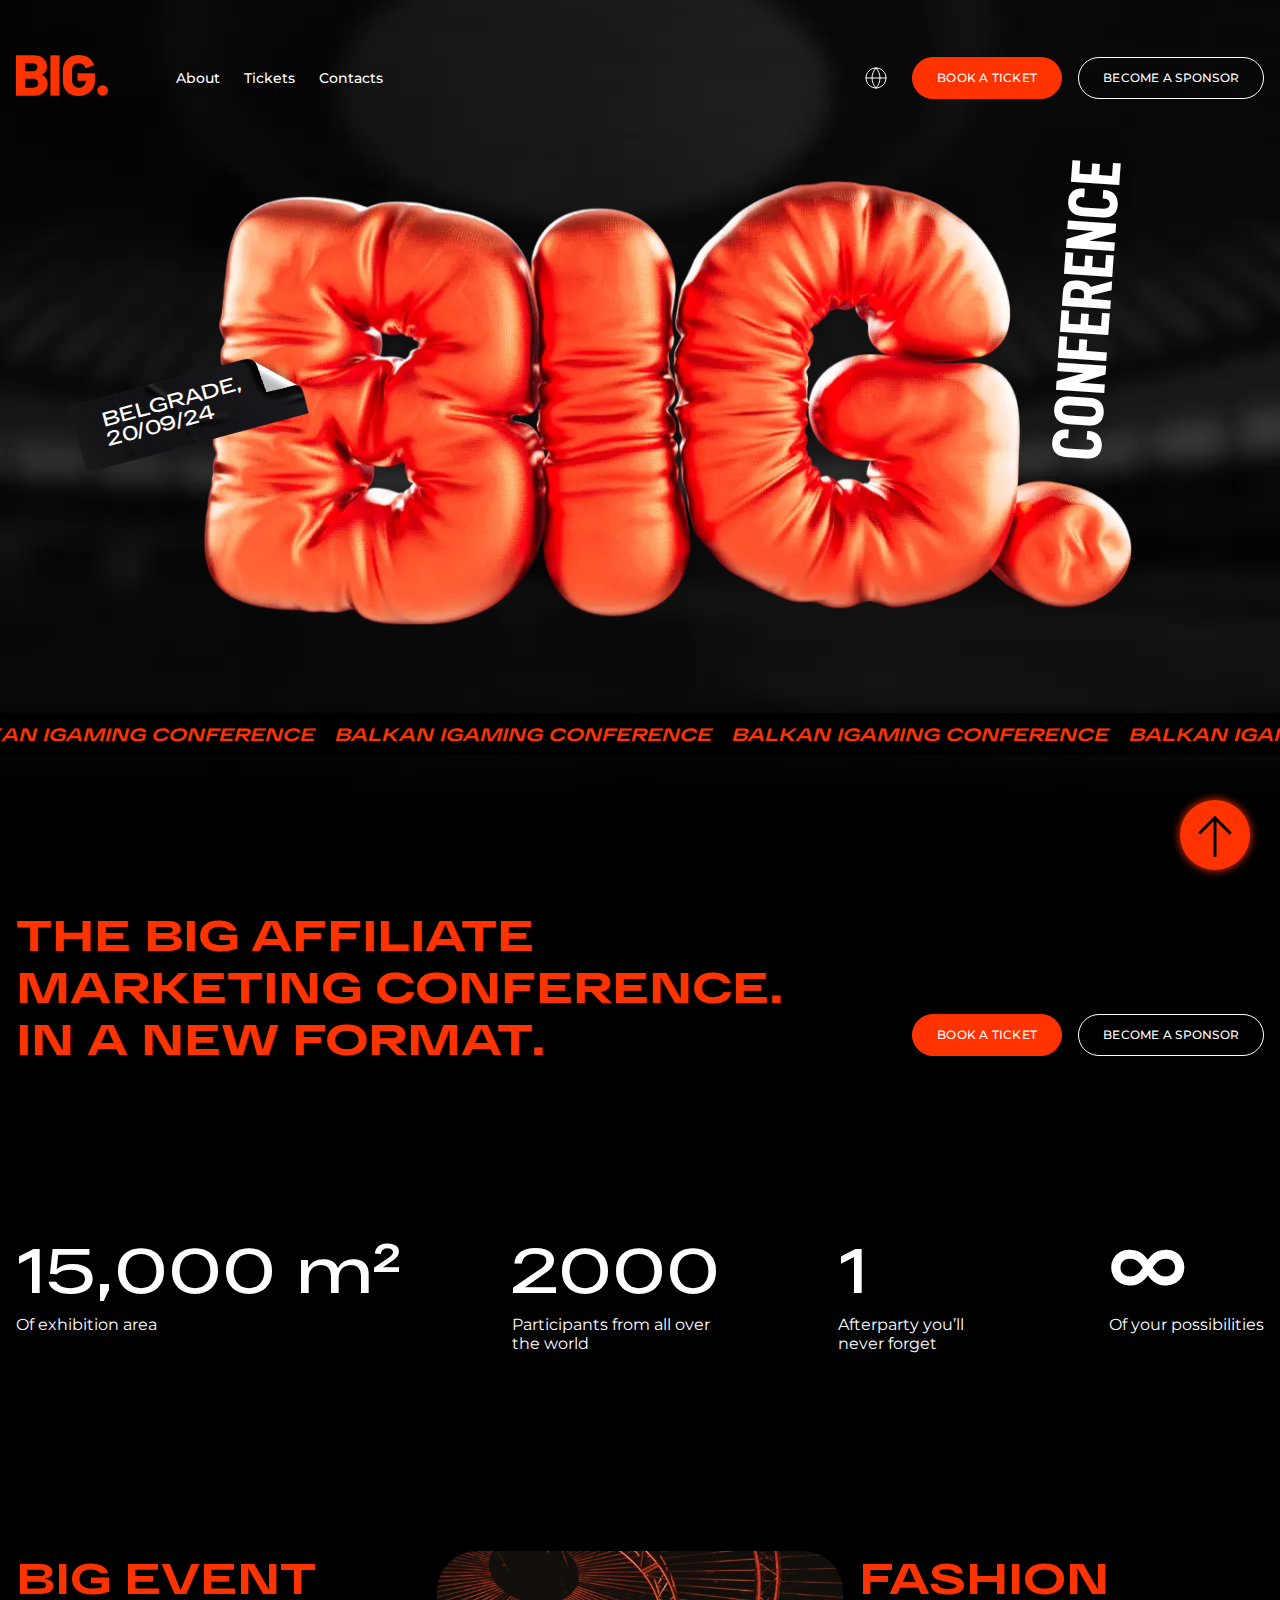
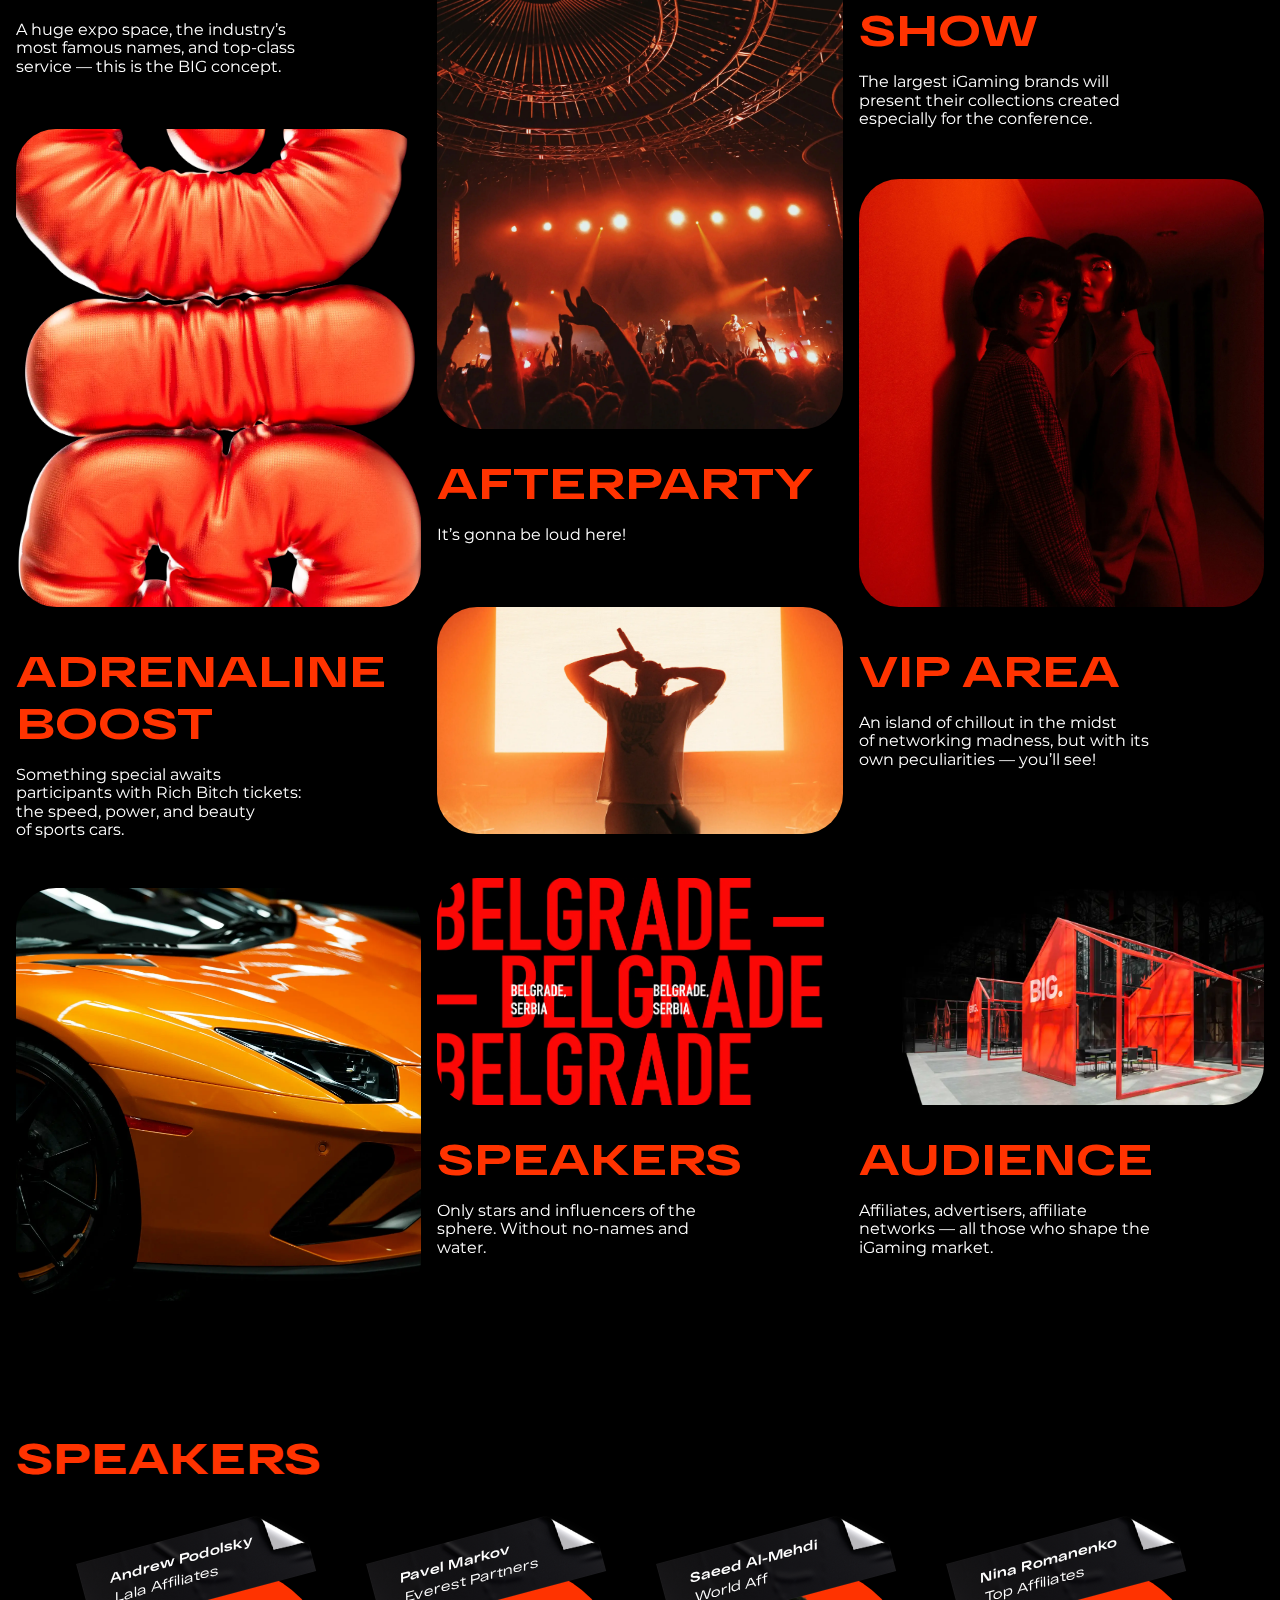
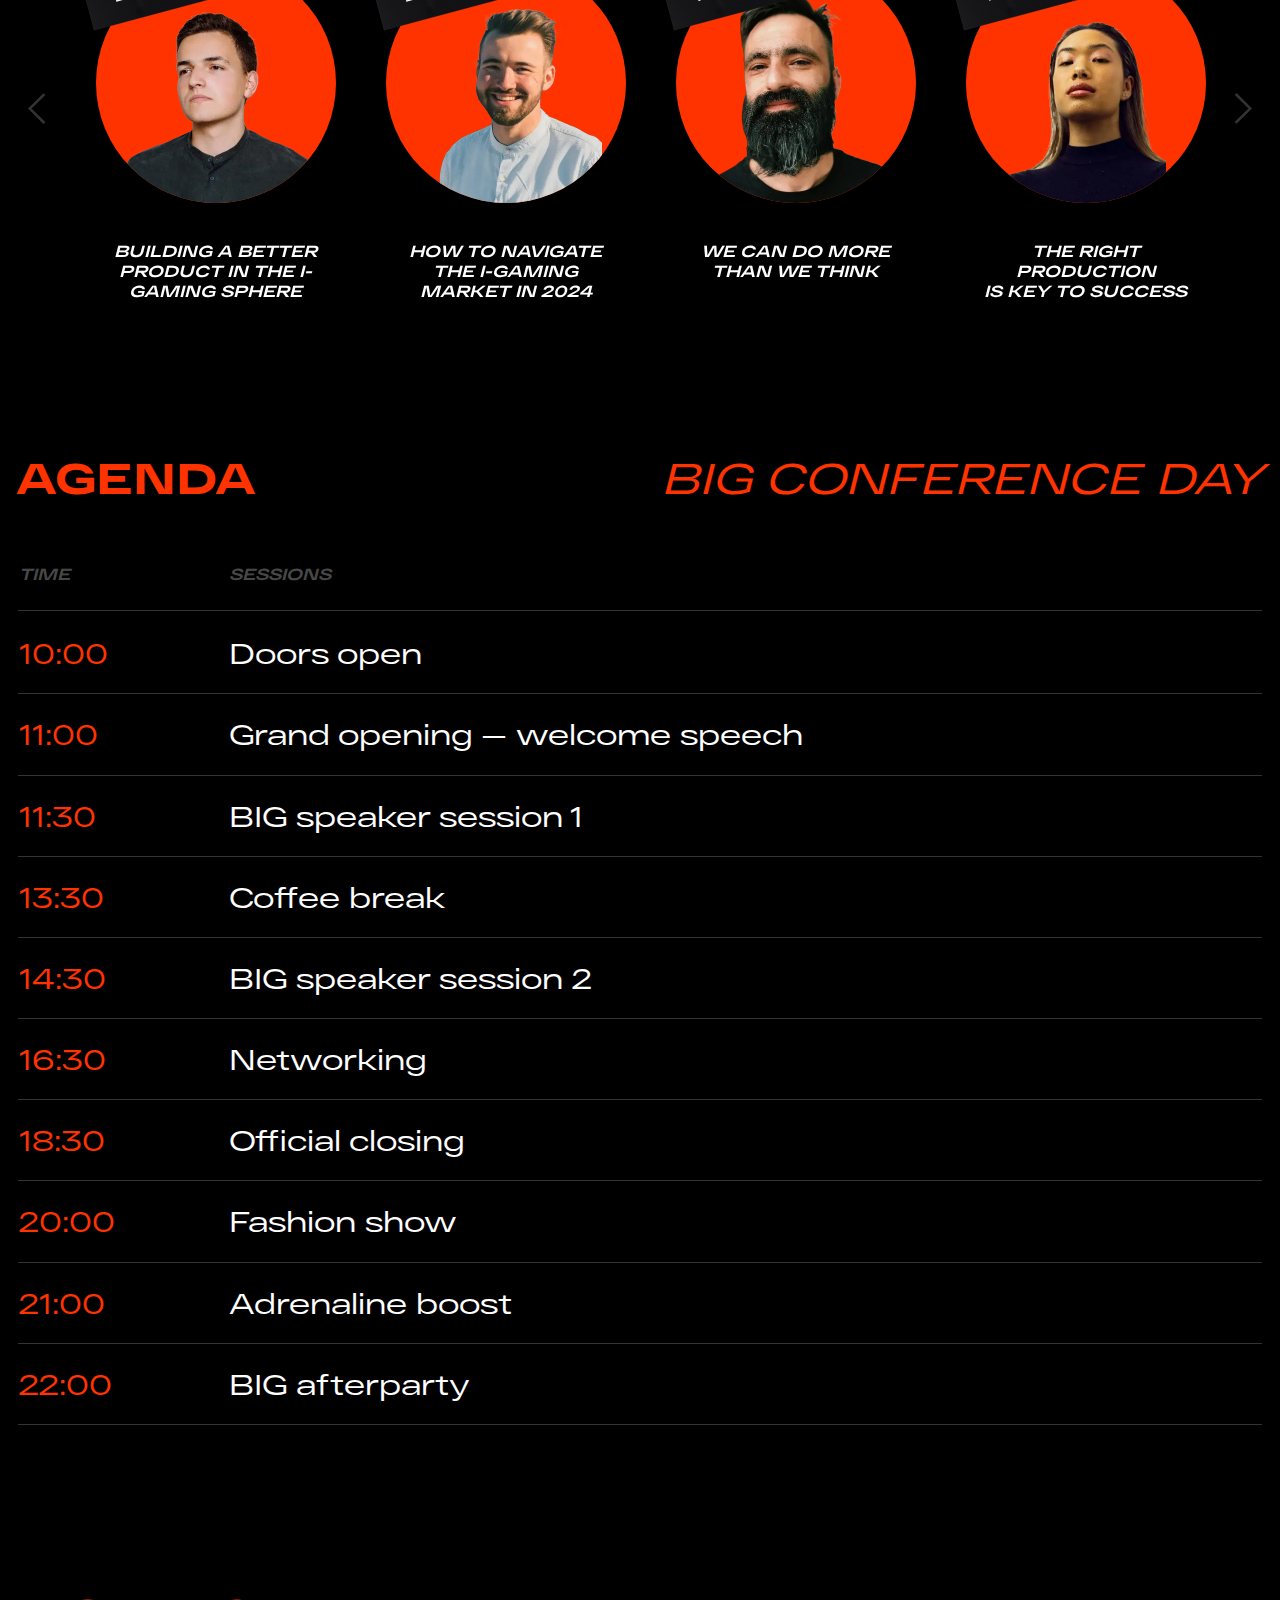
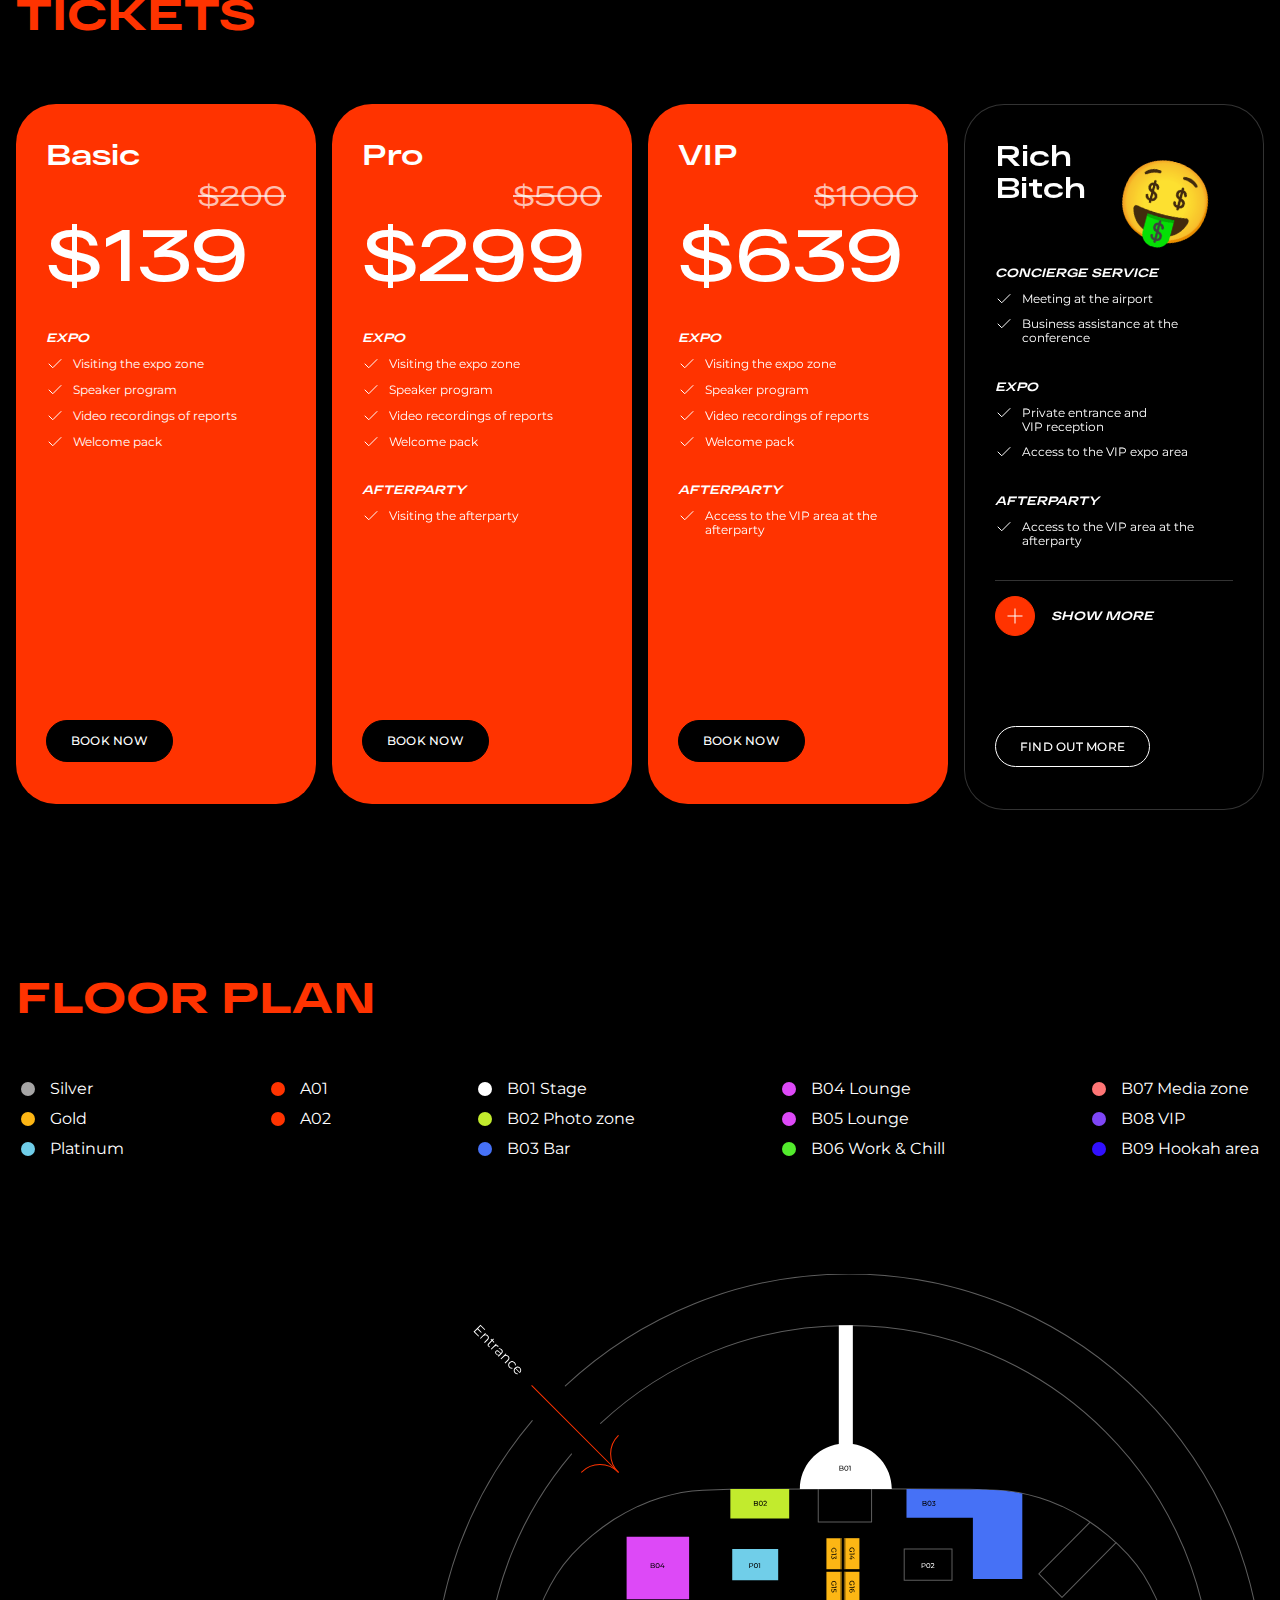
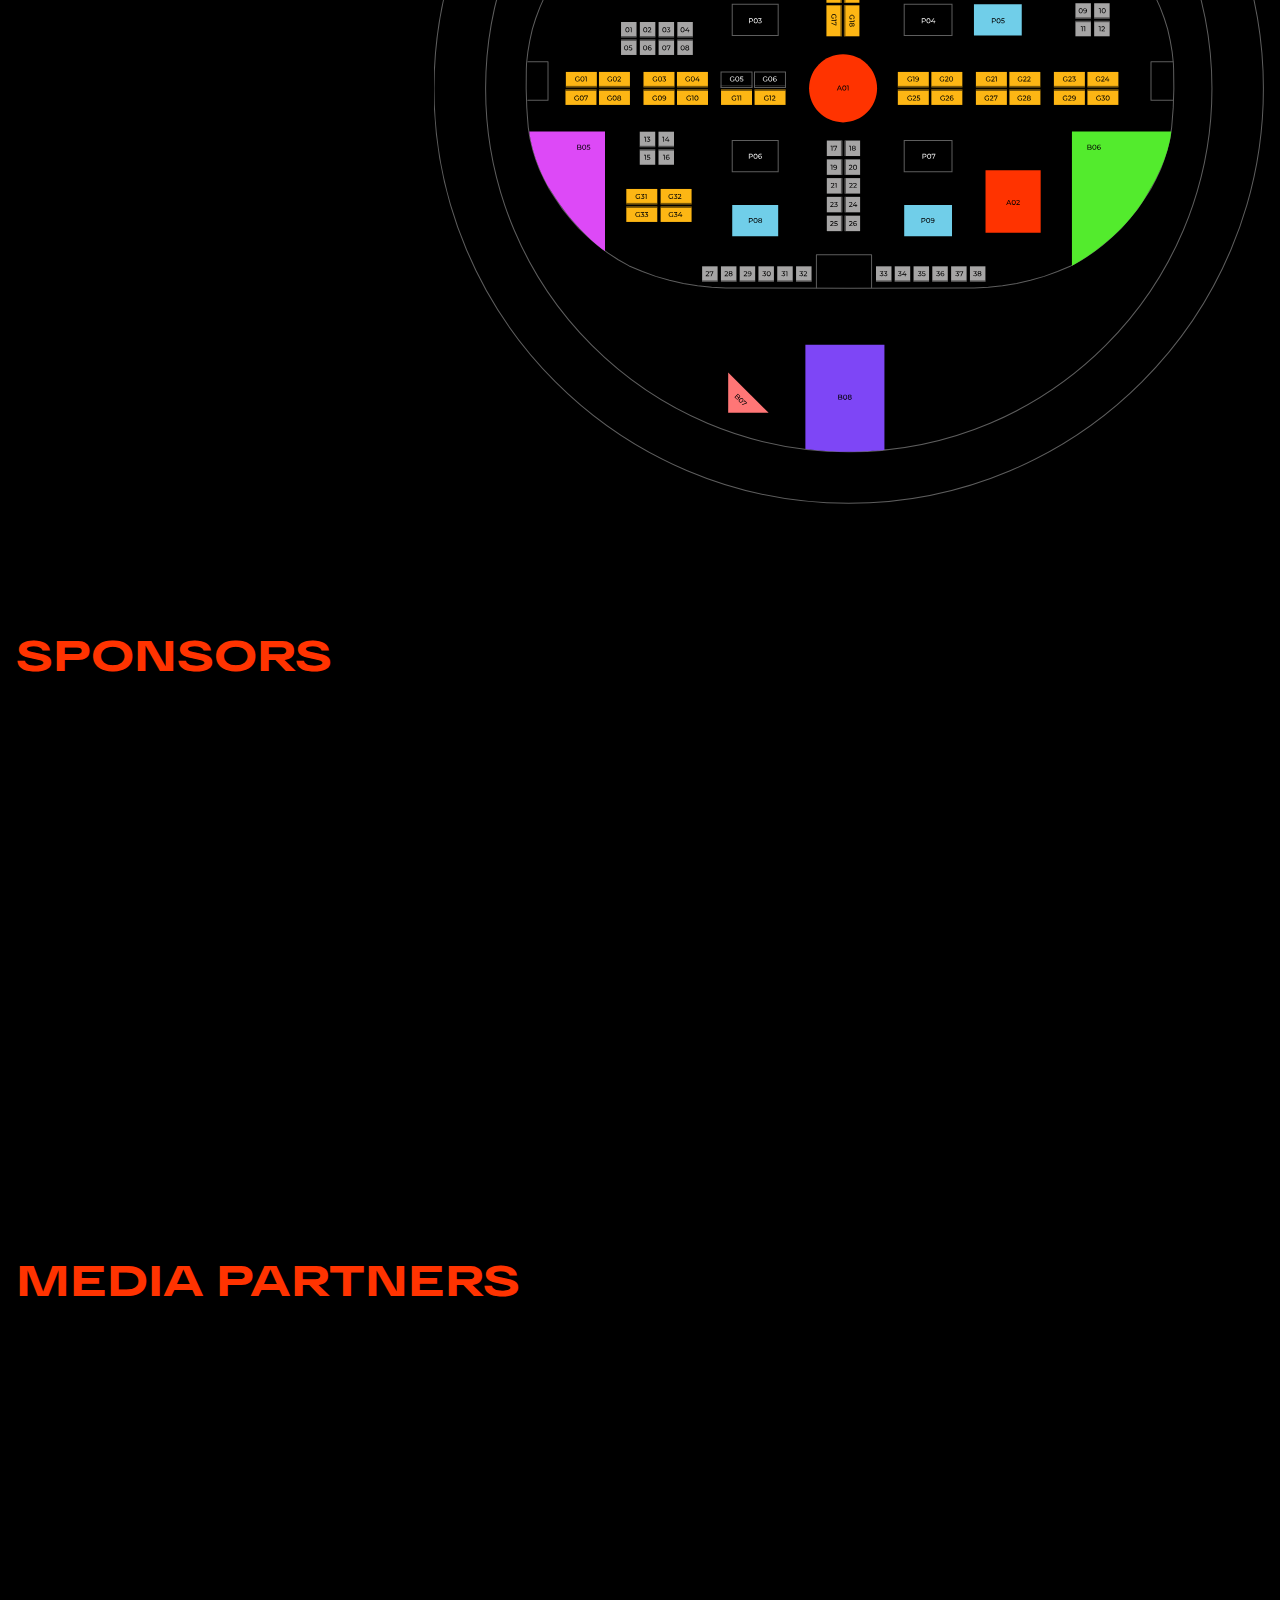
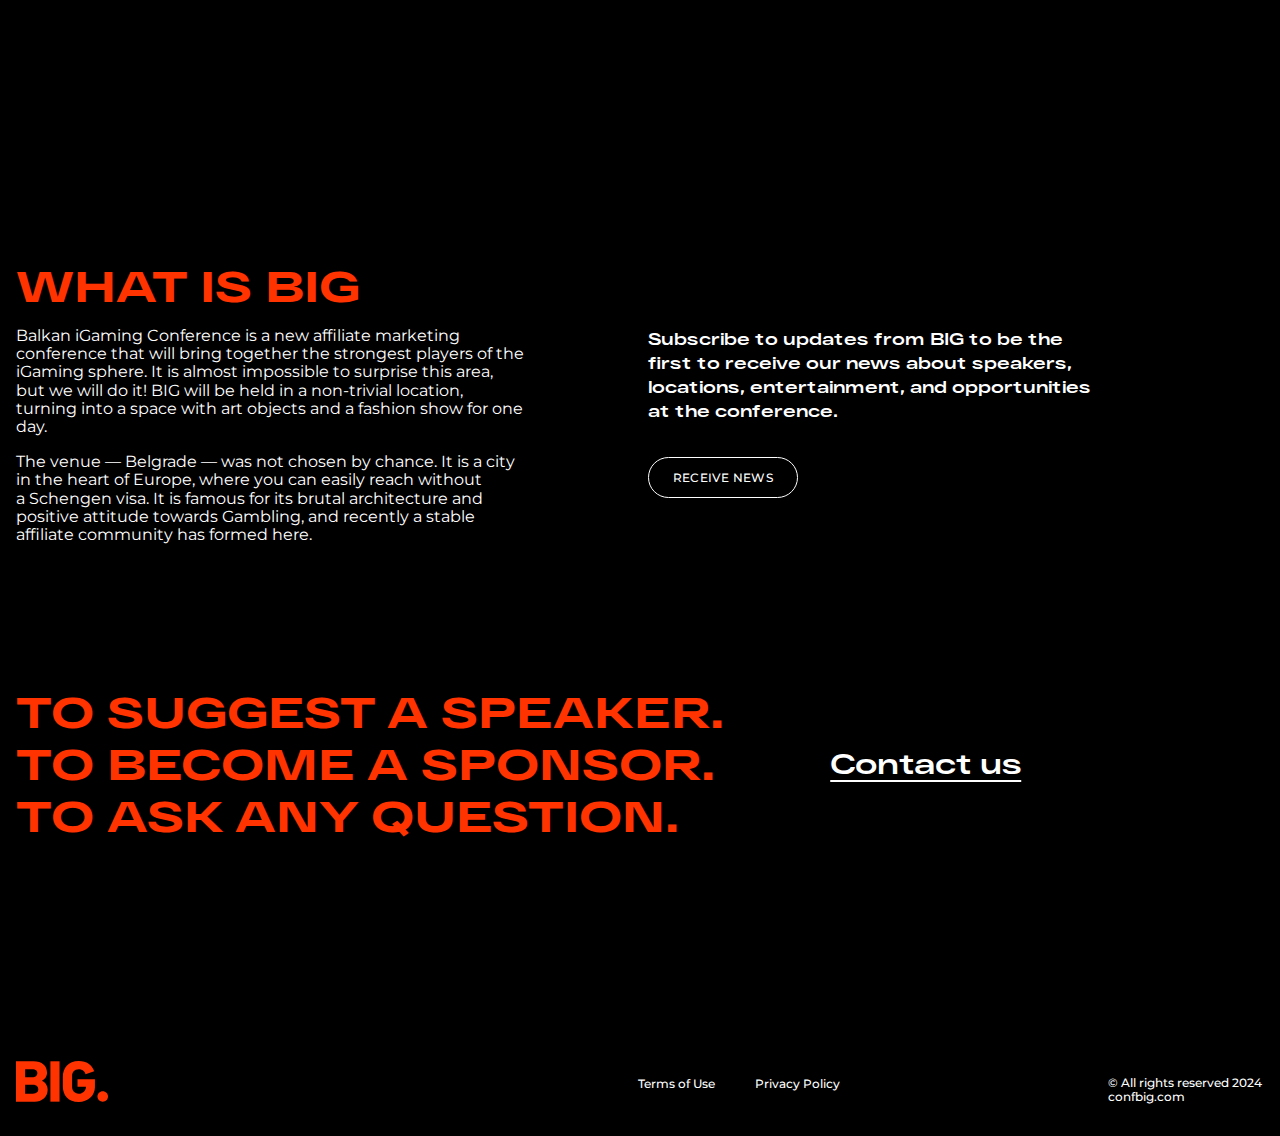
==== index.html @ 8563f480 "Add files via upload" ====
<!DOCTYPE html><html lang="en" class="page"><head><meta charset="UTF-8"><meta name="viewport" content="width=device-width,initial-scale=1"><link rel="shortcut icon" href="favicon.ico" type="image/x-icon"><meta http-equiv="X-UA-Compatible" content="ie=edge"><meta name="theme-color" content="#111111"><title>Big Conference</title><link rel="preload" href="fonts/D-DINCondensed-Bold.woff2" as="font" type="font/woff2" crossorigin><link rel="preload" href="fonts/Montserrat-Regular.woff2" as="font" type="font/woff2" crossorigin><link rel="preload" href="fonts/Montserrat-Medium.woff2" as="font" type="font/woff2" crossorigin><link rel="preload" href="fonts/RFDewiExpanded-Regular.woff2" as="font" type="font/woff2" crossorigin><link rel="preload" href="fonts/RFDewiExpanded-Semibold.woff2" as="font" type="font/woff2" crossorigin><link rel="preload" href="fonts/RFDewiExpanded-Bold.woff2" as="font" type="font/woff2" crossorigin><link rel="preload" href="fonts/RFDewiExpanded-Ultrabold.woff2" as="font" type="font/woff2" crossorigin><link rel="stylesheet" href="css/vendor.css"><link rel="stylesheet" href="css/main.css"><script defer="defer" src="js/main.js"></script></head><body class="page__body"><div class="site-container"><header class="header fixed-block"><div class="container header__container"><a href="" class="logo header__logo"><img src="img/logo.svg" alt="Big Conference logo" class="logo__image"></a><nav class="nav header__nav" title="Header Navigation" data-menu><ul class="list-reset nav__list"><li class="nav__item"><a href="#numbers" class="nav__link" data-menu-item data-scroll>About</a></li><li class="nav__item"><a href="#tickets" class="nav__link" data-menu-item data-scroll>Tickets</a></li><li class="nav__item"><a href="#contacts" class="nav__link" data-menu-item data-scroll>Contacts</a></li><a href="#tickets" class="btn accent-btn header__btn" data-menu-item>BOOK A TICKET</a> <a href="#contacts" class="btn header__btn" data-menu-item>become a sponsor</a></ul></nav><div class="language-nav"><a href="" class="language-nav__icon"></a><ul class="list-reset language-nav__list"><li class="language-nav__item"><a href="#" class="language-nav__link language-nav__link--active">EN</a></li><li class="language-nav__item"><a href="#" class="language-nav__link">SR</a></li><li class="language-nav__item"><a href="#" class="language-nav__link">UA</a></li><li class="language-nav__item"><a href="#" class="language-nav__link">RU</a></li></ul></div><div class="btn-wrapper header__btn-wrapper"><a href="#tickets" class="btn accent-btn header__btn" data-menu-item>BOOK A TICKET</a> <a href="#contacts" class="btn header__btn" data-menu-item>become a sponsor</a></div><button class="btn-reset burger" aria-label="Open menu" aria-expanded="false" data-burger><span class="burger__line"></span></button></div></header><main class="main"><section id="top" class="hero"><picture><source srcset="img/bg.webp" type="image/webp"><img src="img/bg.jpg" class="hero__bg-image" width="" height="" alt="Big Conference"></picture><div class="container hero__container"><div class="hero__image-wrapper"><picture><source srcset="img/big.webp" type="image/webp"><img loading="lazy" src="img/big.jpg" class="hero__image" width="928" height="443" alt="Big Conference"></picture><div class="hero__label label"><span class="hero__label-title">Belgrade,</span> <span class="hero__label-subtitle">20/09/24</span></div><span class="hero__postscript">Conference</span></div></div><div class="hero__line"><span class="hero__line-text">BALKAN iGAMING CONFERENCE </span><span class="hero__line-text" aria-hidden="true">BALKAN iGAMING CONFERENCE </span><span class="hero__line-text" aria-hidden="true">BALKAN iGAMING CONFERENCE </span><span class="hero__line-text" aria-hidden="true">BALKAN iGAMING CONFERENCE </span><span class="hero__line-text" aria-hidden="true">BALKAN iGAMING CONFERENCE </span><span class="hero__line-text" aria-hidden="true">BALKAN iGAMING CONFERENCE </span><span class="hero__line-text" aria-hidden="true">BALKAN iGAMING CONFERENCE</span></div></section><section class="numbers"><div class="container numbers__container"><div class="numbers__top-wrapper"><h1 class="numbers__title heading">The Big Affiliate Marketing Conference. In a new format.</h1><div class="btn-wrapper numbers__btn-wrapper"><a href="#tickets" class="btn accent-btn numbers__btn">BOOK A TICKET</a> <a href="#contacts" class="btn numbers__btn">become a sponsor</a></div></div><div id="numbers" class="numbers__bottom-wrapper"><div class="numbers__item number"><span class="number__title">15,000 m²</span> <span class="number__descr" style="max-width: 24em">Of exhibition area</span></div><div class="numbers__item number"><span class="number__title">2000</span> <span class="number__descr" style="max-width: 13.5em">Participants from all over the world</span></div><div class="numbers__item number"><span class="number__title">1</span> <span class="number__descr" style="max-width: 10em">Afterparty you’ll never forget</span></div><div class="numbers__item number"><span class="number__title number__title-infinity">∞</span> <span class="number__descr" style="max-width: 11.8em">Of your possibilities</span></div></div></div></section><!-- <section class="gallery"> --><section class="swiper gallery"><div class="container gallery__container swiper-wrapper"><div class="swiper-slide gallery__item gallery-item gallery-item-1"><div class="gallery-item__text-wrapper"><h2 class="gallery-item__title heading">BIG event</h2><p class="gallery-item__descr">A huge expo space, the industry’s most famous names, and top-class service — this is the BIG concept.</p></div><div class="gallery-item__image-wrapper"><picture><source srcset="img/1.webp" type="image/webp"><img loading="lazy" src="img/1.png" class="gallery-item__image" width="478" height="405" alt=""></picture></div></div><div class="swiper-slide gallery__item gallery-item gallery-item-2"><div class="gallery-item__text-wrapper"><h2 class="gallery-item__title heading">Adrenaline boost</h2><p class="gallery-item__descr">Something special awaits participants with Rich Bitch tickets: the speed, power, and beauty of sports cars.</p></div><div class="gallery-item__image-wrapper"><picture><source srcset="img/2.webp" type="image/webp"><img loading="lazy" src="img/2.jpeg" class="gallery-item__image" width="" height="" alt=""></picture></div></div><div class="swiper-slide gallery__item gallery-item gallery-item-3"><div class="gallery-item__text-wrapper"><h2 class="gallery-item__title heading">Afterparty</h2><p class="gallery-item__descr">It’s gonna be loud here!</p></div><div class="gallery-item__image-wrapper"><picture><source srcset="img/3.webp" type="image/webp"><img loading="lazy" src="img/3.jpeg" class="gallery-item__image" width="" height="" alt=""></picture></div></div><div class="swiper-slide gallery__item gallery-item gallery-item-4"><div class="gallery-item__text-wrapper"><h2 class="gallery-item__title heading">Fashion<br>show</h2><p class="gallery-item__descr">The largest iGaming brands will present their collections created especially for the conference.</p></div><div class="gallery-item__image-wrapper"><picture><source srcset="img/4.webp" type="image/webp"><img loading="lazy" src="img/4.jpeg" class="gallery-item__image" width="" height="" alt=""></picture></div></div><div class="swiper-slide gallery__item gallery-item gallery-item-5"><div class="gallery-item__text-wrapper"><h2 class="gallery-item__title heading">VIP area</h2><p class="gallery-item__descr">An island of chillout in the midst of networking madness, but with its own peculiarities — you’ll see!</p></div><div class="gallery-item__image-wrapper"><picture><source srcset="img/5.webp" type="image/webp"><img loading="lazy" src="img/5.jpeg" class="gallery-item__image" width="" height="" alt=""></picture></div></div><div class="swiper-slide gallery__item gallery-item gallery-item-6"><div class="gallery-item__text-wrapper"><h2 class="gallery-item__title heading">Speakers</h2><p class="gallery-item__descr">Only stars and influencers of the sphere. Without no-names and water.</p></div><div class="gallery-item__image-wrapper"><picture><source srcset="img/6.webp" type="image/webp"><img loading="lazy" src="img/6.png" class="gallery-item__image" width="" height="" alt=""></picture></div></div><div class="swiper-slide gallery__item gallery-item gallery-item-7"><div class="gallery-item__text-wrapper"><h2 class="gallery-item__title heading">Audience</h2><p class="gallery-item__descr">Affiliates, advertisers, affiliate networks — all those who shape the iGaming market.</p></div><div class="gallery-item__image-wrapper"><picture><source srcset="img/7.webp" type="image/webp"><img loading="lazy" src="img/7.png" class="gallery-item__image" width="" height="" alt=""></picture></div></div></div></section><!-- <div class="container gallery__container">
    <div class="swiper-slide gallery__item gallery-item gallery-item-1">
      <div class="gallery-item__text-wrapper">
        <h2 class="gallery-item__title heading">BIG event</h2>
        <p class="gallery-item__descr">
          A huge expo space, the industry's most famous names, and top-class
          service — this is the BIG concept.
        </p>
      </div>
      <div class="gallery-item__image-wrapper">
        <picture>
          <source srcset="img/1.webp" type="image/webp" />
          <img
            loading="lazy"
            src="img/1.png"
            class="gallery-item__image"
            width="478"
            height="405"
            alt=""
          />
        </picture>
      </div>
    </div>
    <div class="swiper-slide gallery__item gallery-item gallery-item-2">
      <div class="gallery-item__text-wrapper">
        <h2 class="gallery-item__title heading">Adrenaline boost</h2>
        <p class="gallery-item__descr">
          Something special awaits participants with Rich Bitch tickets: the
          speed, power, and beauty of sports cars.
        </p>
      </div>
      <div class="gallery-item__image-wrapper">
        <picture>
          <source srcset="img/2.webp" type="image/webp" />
          <img
            loading="lazy"
            src="img/2.jpeg"
            class="gallery-item__image"
            width=""
            height=""
            alt=""
          />
        </picture>
      </div>
    </div>
    <div class="swiper-slide gallery__item gallery-item gallery-item-3">
      <div class="gallery-item__text-wrapper">
        <h2 class="gallery-item__title heading">Afterparty</h2>
        <p class="gallery-item__descr">It's gonna be loud here!</p>
      </div>
      <div class="gallery-item__image-wrapper">
        <picture>
          <source srcset="img/3.webp" type="image/webp" />
          <img
            loading="lazy"
            src="img/3.jpeg"
            class="gallery-item__image"
            width=""
            height=""
            alt=""
          />
        </picture>
      </div>
    </div>
    <div class="swiper-slide gallery__item gallery-item gallery-item-4">
      <div class="gallery-item__text-wrapper">
        <h2 class="gallery-item__title heading">Fashion<br />show</h2>
        <p class="gallery-item__descr">
          The largest iGaming brands will present their collections created
          especially for the conference.
        </p>
      </div>
      <div class="gallery-item__image-wrapper">
        <picture>
          <source srcset="img/4.webp" type="image/webp" />
          <img
            loading="lazy"
            src="img/4.jpeg"
            class="gallery-item__image"
            width=""
            height=""
            alt=""
          />
        </picture>
      </div>
    </div>
    <div class="swiper-slide gallery__item gallery-item gallery-item-5">
      <div class="gallery-item__text-wrapper">
        <h2 class="gallery-item__title heading">VIP area</h2>
        <p class="gallery-item__descr">
          An island of chillout in the midst of networking madness, but with its
          own peculiarities — you'll see!
        </p>
      </div>
      <div class="gallery-item__image-wrapper">
        <picture>
          <source srcset="img/5.webp" type="image/webp" />
          <img
            loading="lazy"
            src="img/5.jpeg"
            class="gallery-item__image"
            width=""
            height=""
            alt=""
          />
        </picture>
      </div>
    </div>
    <div class="swiper-slide gallery__item gallery-item gallery-item-6">
      <div class="gallery-item__text-wrapper">
        <h2 class="gallery-item__title heading">Speakers</h2>
        <p class="gallery-item__descr">
          Only stars and influencers of the sphere. Without no-names and water.
        </p>
      </div>
      <div class="gallery-item__image-wrapper">
        <picture>
          <source srcset="img/6.webp" type="image/webp" />
          <img
            loading="lazy"
            src="img/6.png"
            class="gallery-item__image"
            width=""
            height=""
            alt=""
          />
        </picture>
      </div>
    </div>
    <div class="swiper-slide gallery__item gallery-item gallery-item-7">
      <div class="gallery-item__text-wrapper">
        <h2 class="gallery-item__title heading">Audience</h2>
        <p class="gallery-item__descr">
          Affiliates, advertisers, affiliate networks — all those who shape the
          iGaming market.
        </p>
      </div>
      <div class="gallery-item__image-wrapper">
        <picture>
          <source srcset="img/7.webp" type="image/webp" />
          <img
            loading="lazy"
            src="img/7.png"
            class="gallery-item__image"
            width=""
            height=""
            alt=""
          />
        </picture>
      </div>
    </div>
  </div>
</section> --><section class="speakers"><div class="container"><h2 class="heading speakers__title">speakers</h2></div><div class="container speakers__container"><div class="swiper speakers-list"><div class="swiper-wrapper speakers-list__wrapper"><div class="swiper-slide speakers-list__item speaker"><div class="speaker__wrapper"><div class="speaker__label label"><span class="speaker__label-title">Andrew Podolsky</span> <span class="speaker__label-subtitle">lala affiliates</span></div><div class="speaker__image-wrapper"><picture><source srcset="img/speaker-1.webp" type="image/webp"><img loading="lazy" src="img/speaker-1.png" class="speaker__image" width="240" height="240" alt="Andrew Podolsky"></picture></div><h3 class="speaker__title">Building a better product in the i-Gaming sphere</h3></div></div><div class="swiper-slide speakers-list__item speaker"><div class="speaker__wrapper"><div class="speaker__label label"><span class="speaker__label-title">Pavel Markov</span> <span class="speaker__label-subtitle">Everest Partners</span></div><div class="speaker__image-wrapper"><picture><source srcset="img/speaker-2.webp" type="image/webp"><img loading="lazy" src="img/speaker-2.png" class="speaker__image" width="240" height="240" alt="Pavel Markov"></picture></div><h3 class="speaker__title">How to navigate the i-Gaming market in 2024</h3></div></div><div class="swiper-slide speakers-list__item speaker"><div class="speaker__wrapper"><div class="speaker__label label"><span class="speaker__label-title">Saeed Al-Mehdi</span> <span class="speaker__label-subtitle">World Aff</span></div><div class="speaker__image-wrapper"><picture><source srcset="img/speaker-3.webp" type="image/webp"><img loading="lazy" src="img/speaker-3.png" class="speaker__image" width="240" height="240" alt="Saeed Al-Mehdi"></picture></div><h3 class="speaker__title">We can do more than we think</h3></div></div><div class="swiper-slide speakers-list__item speaker"><div class="speaker__wrapper"><div class="speaker__label label"><span class="speaker__label-title">Nina Romanenko</span> <span class="speaker__label-subtitle">Top Affiliates</span></div><div class="speaker__image-wrapper"><picture><source srcset="img/speaker-4.webp" type="image/webp"><img loading="lazy" src="img/speaker-4.png" class="speaker__image" width="240" height="240" alt="Nina Romanenko"></picture></div><h3 class="speaker__title">The right production is key to success</h3></div></div><div class="swiper-slide speakers-list__item speaker"><div class="speaker__wrapper"><div class="speaker__label label"><span class="speaker__label-title">Pavel Markov</span> <span class="speaker__label-subtitle">Everest Partners</span></div><div class="speaker__image-wrapper"><picture><source srcset="img/speaker-2.webp" type="image/webp"><img loading="lazy" src="img/speaker-2.png" class="speaker__image" width="240" height="240" alt="Pavel Markov"></picture></div><h3 class="speaker__title">How to navigate the i-Gaming market in 2024</h3></div></div></div></div><div class="speakers__nav-left"></div><div class="speakers__nav-right"></div></div></section></main></div><section class="agenda"><div class="container agenda__container"><div class="agenda__title-wrapper"><h2 class="heading agenda__title">agenda</h2><span class="agenda__day-title">BIG CONFERENCE DAY</span></div><table class="table agenda__table"><thead class="table__head"><tr><th>TIME</th><th>SESSIONS</th></tr></thead><tbody class="table__head"><tr><td>10:00</td><td>Doors open</td></tr><tr><td>11:00</td><td>Grand opening — welcome speech</td></tr><tr><td>11:30</td><td>BIG speaker session 1</td></tr><tr><td>13:30</td><td>Coffee break</td></tr><tr><td>14:30</td><td>BIG speaker session 2</td></tr><tr><td>16:30</td><td>Networking</td></tr><tr><td>18:30</td><td>Official closing</td></tr><tr><td>20:00</td><td>Fashion show</td></tr><tr><td>21:00</td><td>Adrenaline boost</td></tr><tr><td>22:00</td><td>BIG afterparty</td></tr></tbody></table></div></section><section class="swiper tickets"><h2 class="heading tickets__title">tickets</h2><div id="tickets" class="swiper-wrapper container tickets__container"><div class="swiper-slide tickets__item"><div class="ticket__wrapper ticket"><h3 class="ticket__title">Basic</h3><span class="ticket__price-old">$200</span> <span class="ticket__price-new">$139</span><div class="ticket__benefits"><div class="ticket__benefits-wrapper"><span class="ticket__list-title">EXPO</span><ul class="list-reset ticket__list"><li class="ticket__list-item">Visiting the expo zone</li><li class="ticket__list-item">Speaker program</li><li class="ticket__list-item">Video recordings of reports</li><li class="ticket__list-item">Welcome pack</li></ul></div></div><a href="#" class="btn ticket__btn" data-graph-path="modal-book-1">BOOK now</a></div></div><div class="swiper-slide tickets__item"><div class="ticket__wrapper ticket"><h3 class="ticket__title">Pro</h3><span class="ticket__price-old">$500</span> <span class="ticket__price-new">$299</span><div class="ticket__benefits"><div class="ticket__benefits-wrapper"><span class="ticket__list-title">EXPO</span><ul class="list-reset ticket__list"><li class="ticket__list-item">Visiting the expo zone</li><li class="ticket__list-item">Speaker program</li><li class="ticket__list-item">Video recordings of reports</li><li class="ticket__list-item">Welcome pack</li></ul></div><div class="ticket__benefits-wrapper"><span class="ticket__list-title">AFTERPARTY</span><ul class="list-reset ticket__list"><li class="ticket__list-item">Visiting the afterparty</li></ul></div></div><a href="#" class="btn ticket__btn" data-graph-path="modal-book-2">BOOK now</a></div></div><div class="swiper-slide tickets__item"><div class="ticket__wrapper ticket"><h3 class="ticket__title">VIP</h3><span class="ticket__price-old">$1000</span> <span class="ticket__price-new">$639</span><div class="ticket__benefits"><!-- <div class="ticket__benefits-wrapper">
          <span class="ticket__list-title">PREPARTY</span>
          <ul class="list-reset ticket__list">
            <li class="ticket__list-item">Access to the exclusive preparty</li>
          </ul>
        </div> --><div class="ticket__benefits-wrapper"><span class="ticket__list-title">EXPO</span><ul class="list-reset ticket__list"><li class="ticket__list-item">Visiting the expo zone</li><li class="ticket__list-item">Speaker program</li><li class="ticket__list-item">Video recordings of reports</li><li class="ticket__list-item">Welcome pack</li></ul></div><div class="ticket__benefits-wrapper"><span class="ticket__list-title">AFTERPARTY</span><ul class="list-reset ticket__list"><li class="ticket__list-item">Access to the VIP area at the afterparty</li></ul></div></div><a href="#" class="btn ticket__btn" data-graph-path="modal-book-3">BOOK now</a></div></div><div class="swiper-slide tickets__item"><div class="ticket__wrapper ticket ticket-rich"><h3 class="ticket__title">Rich Bitch</h3><div class="ticket__benefits"><!-- <div class="ticket__benefits-wrapper">
          <span class="ticket__list-title">PREPARTY</span>
          <ul class="list-reset ticket__list">
            <li class="ticket__list-item">Access to the exclusive preparty</li>
          </ul>
        </div> --><div class="ticket__benefits-wrapper"><span class="ticket__list-title">CONCIERGE SERVICE</span><ul class="list-reset ticket__list"><li class="ticket__list-item">Meeting at the airport</li><li class="ticket__list-item">Business assistance at the conference</li></ul></div><div class="ticket__benefits-wrapper"><span class="ticket__list-title">EXPO</span><ul class="list-reset ticket__list"><li class="ticket__list-item">Private entrance and<br>VIP reception</li><li class="ticket__list-item">Access to the VIP expo area</li><!-- <li class="ticket__list-item">Speaker sessions</li>
            <li class="ticket__list-item">Video recordings of talks</li>
            <li class="ticket__list-item">Welcome pack</li> --></ul></div><div class="ticket__benefits-wrapper"><span class="ticket__list-title">AFTERPARTY</span><ul class="list-reset ticket__list"><li class="ticket__list-item">Access to the VIP area at the afterparty</li></ul></div><div class="accordion ticket__accordion"><div class="accordion__content" aria-hidden="true"><div class="ticket__benefits-wrapper"><span class="ticket__list-title">EXTRA BENEFITS</span><ul class="list-reset ticket__list"><li class="ticket__list-item">Private parking for all BIG Conference events</li><li class="ticket__list-item">Room in the best hotel for the duration of the conference</li><li class="ticket__list-item">And many more!</li></ul></div></div><button class="accordion__control btn-reset" aria-expanded="false"><span class="accordion__icon"><span class="accordion__option-more visually-hidden">show more</span> <span class="accordion__option-less visually-hidden">show less</span> </span><span class="accordion__option">show MORE</span></button></div><!-- <div class="ticket__benefits-wrapper">
          <span class="ticket__list-title"
            >+ Concierge service <br />&nbsp;&nbsp;&nbsp;& extra benefits</span
          >
        </div> --></div><a href="#" class="btn ticket__btn" data-graph-path="modal-book-rich">find out more</a></div></div></div></section><section class="floorplan"><div class="container"><h2 class="heading floorplan__title">Floor plan</h2><div class="floorplan__history history"><div class="history__wrapper"><div class="history__item"><div class="history__color history__color--silver"></div><span class="history__text">Silver</span></div><div class="history__item"><div class="history__color history__color--gold"></div><span class="history__text">Gold</span></div><div class="history__item"><div class="history__color history__color--platinum"></div><span class="history__text">Platinum</span></div></div><div class="history__wrapper"><div class="history__item"><div class="history__color"></div><span class="history__text">A01</span></div><div class="history__item"><div class="history__color"></div><span class="history__text">A02</span></div></div><div class="history__wrapper"><div class="history__item"><div class="history__color history__color--stage"></div><span class="history__text">B01 Stage</span></div><div class="history__item"><div class="history__color history__color--photo"></div><span class="history__text">B02 Photo zone</span></div><div class="history__item"><div class="history__color history__color--bar"></div><span class="history__text">B03 Bar</span></div></div><div class="history__wrapper"><div class="history__item"><div class="history__color history__color--lounge"></div><span class="history__text">B04 Lounge</span></div><div class="history__item"><div class="history__color history__color--lounge"></div><span class="history__text">B05 Lounge</span></div><div class="history__item"><div class="history__color history__color--chill"></div><span class="history__text">B06 Work & Chill</span></div></div><div class="history__wrapper"><div class="history__item"><div class="history__color history__color--media"></div><span class="history__text">B07 Media zone</span></div><div class="history__item"><div class="history__color history__color--vip"></div><span class="history__text">B08 VIP</span></div><div class="history__item"><div class="history__color history__color--hookah"></div><span class="history__text">B09 Hookah area</span></div></div></div></div><div class="floorplan__container"><div class="floorplan__sidebar-wrapper"><div class="floorplan__sidebar sidebar"><!-- <div class="sidebar__title-wrapper">
          <span class="sidebar__title">silver</span>
          <span class="sidebar__number sidebar__number--silver">08</span>
        </div>
        <div class="sidebar__image-wrapper">
          <picture>
            <source srcset="img/stand-2.webp" type="image/webp" />
            <img
              loading="lazy"
              src="img/stand-2.png"
              class="sidebar__image sidebar__image--booked"
              width="82"
              height="88"
              alt="silver stand photo"
            />
          </picture>
        </div>
        <div class="sidebar__text-wrapper">
          <p class="sidebar__text">This booth is booked. Please, choose another booth.</p>
        </div> --></div></div><div class="floorplan__map-wrapper"><svg width="827" height="827" viewBox="0 0 827 827" fill="none" xmlns="http://www.w3.org/2000/svg"><g id="floorplan"><g id="outlines"><path d="M97.8957 146.071C36.8267 218.103 0 311.289 0 413.122C0 641.34 184.983 826.322 413.2 826.322C641.417 826.322 826.4 641.34 826.4 413.122C826.4 184.905 641.417 0 413.2 0C304.032 0 204.747 42.3854 130.862 111.484" stroke="#5E5E5E" stroke-linecap="round" stroke-linejoin="round"/><path d="M137.116 179.272C83.6129 242.348 51.4185 323.954 51.4185 413.125C51.4185 612.931 213.394 774.983 413.277 774.983C613.161 774.983 775.136 613.008 775.136 413.125C775.136 213.242 613.083 51.2666 413.2 51.2666C317.621 51.2666 230.611 88.3248 165.99 148.93" stroke="#5E5E5E" stroke-linecap="round" stroke-linejoin="round"/><path d="M707.931 522.501L713.95 513.395L719.044 503.75L723.751 493.718L727.532 483.686L730.773 473.268L733.319 462.542L735.017 451.662L735.866 440.781L736.56 432.061L737.178 413.001L736.946 393.786L736.715 388.076L735.48 376.5L733.551 365.234L731.004 353.89L727.609 343.01L723.519 332.129L718.812 321.712L713.256 310.599L707.083 299.873L700.06 289.841L691.263 279.424L681.694 269.624L671.663 260.595L661.014 252.338L649.901 244.621L638.172 237.753L625.98 231.58L613.556 226.487L603.37 222.86L592.875 220.082L582.38 217.69L571.731 216.224L561.082 215.375L533.764 214.526L419.248 213.909L295.24 214.526L267.923 215.375L257.196 216.224L246.547 217.69L236.13 220.082L225.635 222.86L215.372 226.487L203.025 231.58L190.832 237.753L179.103 244.621L167.991 252.338L157.342 260.595L147.31 269.624L137.664 279.424L128.944 289.841L121.922 299.873L115.671 310.599L110.115 321.712L105.485 332.129L101.395 343.01L98.0001 353.89L95.4535 365.234L93.5244 376.5L92.2125 388.076L91.981 393.786L91.8267 413.001L92.444 432.061L93.0613 440.781L93.9102 451.662L95.6079 462.542L98.2315 473.268L101.395 483.686L105.254 493.718L109.961 503.75L115.054 513.395L121.073 522.501" stroke="#5E5E5E" stroke-linecap="round" stroke-linejoin="round"/><path d="M121.073 522.501L128.095 532.996L135.966 542.796L144.3 552.211L153.483 560.931L162.898 569.111L173.084 576.75L183.579 583.618L194.459 589.791L207.732 595.348L220.928 600.209L234.586 604.067L248.476 607.308L262.598 609.624L276.642 611.09L290.764 611.784H305.04L414.772 612.016L523.887 611.784H538.24L552.284 611.09L566.406 609.624L580.528 607.308L594.341 604.067L607.999 600.209L621.272 595.348L634.468 589.791L645.348 583.618L655.843 576.75L666.106 569.111L675.521 560.931L684.704 552.211L692.961 542.796L700.909 532.996L707.931 522.501" stroke="#5E5E5E" stroke-linecap="round" stroke-linejoin="round"/><path d="M736.383 424.776H714.403V386.31H736.383" stroke="#5E5E5E" stroke-linecap="round" stroke-linejoin="round"/><path d="M679.6 267.717L625.724 322.201L602.668 298.839L653.5 247.5" stroke="#5E5E5E" stroke-linecap="round" stroke-linejoin="round"/><path d="M435.982 214.129V247.1H382.862V214.129" stroke="#5E5E5E" stroke-linecap="round" stroke-linejoin="round"/><path d="M93.4502 386.31H113.599V424.776H93.4502" stroke="#5E5E5E" stroke-linecap="round" stroke-linejoin="round"/><path d="M381.03 611.612V578.641H435.982V611.612" stroke="#5E5E5E" stroke-linecap="round" stroke-linejoin="round"/><g id="arrow"><path d="M97.4595 111.276L180.414 194.309" stroke="#FF3300" stroke-linecap="round" stroke-linejoin="round"/><g id="Group"><path d="M183.579 197.472C173.47 187.363 173.47 171.004 183.579 160.972" stroke="#FF3300" stroke-linecap="round" stroke-linejoin="round"/><path d="M147.079 197.472C157.188 187.363 173.547 187.363 183.579 197.472" stroke="#FF3300" stroke-linecap="round" stroke-linejoin="round"/></g></g><path id="Entrance" d="M44.905 61.7089L44.2715 62.3425L39.3712 57.4423L46.3009 50.5126L51.0526 55.2644L50.4191 55.8979L46.3999 51.8787L43.9349 54.3437L47.5185 57.9273L46.8948 58.551L43.3112 54.9674L40.7374 57.5412L44.905 61.7089ZM53.7448 61.3223C54.3981 61.9757 54.7248 62.6851 54.7248 63.4507C54.738 64.2163 54.3816 64.962 53.6557 65.688L50.6363 68.7073L49.9335 68.0045L52.8835 65.0544C53.4247 64.5132 53.7019 63.9655 53.7151 63.4111C53.7283 62.8567 53.4841 62.3288 52.9825 61.8272C52.4215 61.2662 51.8078 60.989 51.1412 60.9956C50.4878 61.0022 49.8675 61.2992 49.2801 61.8866L46.5478 64.6188L45.845 63.916L51.0521 58.7088L51.7253 59.382L50.765 60.3423C51.2732 60.2169 51.7814 60.2367 52.2895 60.4017C52.8109 60.5666 53.296 60.8735 53.7448 61.3223ZM55.6035 73.0409C55.3527 73.0277 55.0953 72.9551 54.8313 72.8231C54.5805 72.6911 54.3495 72.5195 54.1383 72.3084C53.65 71.82 53.4058 71.3118 53.4058 70.7838C53.4058 70.2559 53.6467 69.751 54.1284 69.2692L57.2765 66.1212L56.3459 65.1906L56.9399 64.5966L57.8704 65.5272L59.0089 64.3888L59.7118 65.0916L58.5733 66.2301L60.1572 67.814L59.5633 68.408L57.9793 66.824L54.8709 69.9325C54.5607 70.2427 54.399 70.5561 54.3858 70.8729C54.3858 71.1897 54.531 71.4933 54.8214 71.7837C54.9666 71.9289 55.1283 72.0444 55.3065 72.1302C55.4913 72.2226 55.6761 72.2754 55.8609 72.2886L55.6035 73.0409ZM61.4268 71.1229C61.9416 70.9381 62.4498 70.9183 62.9514 71.0635C63.4595 71.2153 63.9545 71.5321 64.4363 72.0138L63.7532 72.6969L63.5948 72.5187C63.0471 71.9709 62.4498 71.7103 61.803 71.7367C61.1563 71.7631 60.5293 72.0798 59.9221 72.687L57.2691 75.3401L56.5662 74.6372L61.7733 69.4301L62.4465 70.1032L61.4268 71.1229ZM67.5208 75.0983C68.2005 75.7781 68.5503 76.471 68.5701 77.1772C68.5965 77.8768 68.2764 78.5598 67.6098 79.2264L64.3826 82.4536L63.7094 81.7805L64.5212 80.9687C64.0922 81.0809 63.6468 81.0578 63.1848 80.8994C62.7294 80.7476 62.2905 80.4605 61.8681 80.0382C61.2874 79.4574 60.964 78.8568 60.898 78.2364C60.832 77.6161 61.0267 77.0782 61.4821 76.6228C61.9242 76.1807 62.439 75.9827 63.0264 76.0289C63.6204 76.0817 64.2671 76.4578 64.9667 77.1574L66.6199 78.8106L66.9367 78.4938C67.3855 78.0451 67.5999 77.5798 67.5802 77.098C67.567 76.6096 67.3195 76.1246 66.8377 75.6428C66.5077 75.3128 66.1348 75.0521 65.719 74.8607C65.3099 74.6627 64.9007 74.5505 64.4915 74.5241L64.6994 73.6827C65.1878 73.7223 65.6761 73.8675 66.1645 74.1183C66.6595 74.3624 67.1116 74.6891 67.5208 75.0983ZM62.5314 79.5927C62.9274 79.9887 63.3564 80.2394 63.8183 80.345C64.2869 80.444 64.7621 80.3912 65.2439 80.1866L66.0952 79.3353L64.4618 77.7019C63.5709 76.8109 62.8152 76.6756 62.1948 77.296C61.8912 77.5996 61.7658 77.956 61.8186 78.3651C61.878 78.7677 62.1156 79.1769 62.5314 79.5927ZM74.1915 81.769C74.8448 82.4224 75.1715 83.1319 75.1715 83.8974C75.1847 84.663 74.8283 85.4087 74.1024 86.1347L71.083 89.154L70.3802 88.4512L73.3302 85.5011C73.8714 84.96 74.1486 84.4122 74.1618 83.8578C74.175 83.3034 73.9308 82.7755 73.4292 82.2739C72.8682 81.7129 72.2545 81.4357 71.5879 81.4423C70.9345 81.4489 70.3142 81.7459 69.7268 82.3333L66.9945 85.0656L66.2917 84.3627L71.4988 79.1556L72.172 79.8287L71.2117 80.789C71.7199 80.6636 72.2281 80.6834 72.7362 80.8484C73.2576 81.0134 73.7427 81.3202 74.1915 81.769ZM75.1192 93.2892C74.6044 92.7744 74.2546 92.2002 74.0698 91.5667C73.8916 90.9397 73.8883 90.3094 74.0599 89.6759C74.2381 89.0357 74.5813 88.4615 75.0895 87.9533C75.5976 87.4452 76.1685 87.1053 76.8021 86.9337C77.4356 86.7621 78.0659 86.7654 78.6929 86.9436C79.3264 87.1284 79.9006 87.4782 80.4154 87.9929C80.8642 88.4417 81.1743 88.9301 81.3459 89.4581C81.5307 89.986 81.5571 90.5206 81.4251 91.0618L80.5441 90.8935C80.6299 90.4645 80.6035 90.0553 80.4649 89.666C80.3329 89.27 80.1118 88.9169 79.8016 88.6067C79.4254 88.2305 78.9998 87.9764 78.5246 87.8444C78.0626 87.7125 77.5907 87.7158 77.109 87.8543C76.6338 87.9995 76.1982 88.2701 75.8022 88.6661C75.3996 89.0687 75.1258 89.5076 74.9806 89.9827C74.8486 90.4579 74.8453 90.9298 74.9707 91.3984C75.1093 91.8669 75.3666 92.2893 75.7428 92.6655C76.053 92.9757 76.4028 93.2001 76.7922 93.3387C77.1816 93.4773 77.5907 93.5037 78.0197 93.4179L78.188 94.2989C77.6468 94.4309 77.109 94.4078 76.5744 94.2296C76.0464 94.0448 75.5613 93.7313 75.1192 93.2892ZM85.4214 98.7209L81.0657 94.3651C80.5641 94.9459 80.3331 95.5927 80.3727 96.3054C80.4189 97.0116 80.7291 97.6518 81.3032 98.2259C81.6266 98.5493 81.9797 98.7902 82.3625 98.9486C82.7519 99.1004 83.1578 99.1631 83.5801 99.1367L83.5207 99.988C83.0126 100.034 82.511 99.955 82.016 99.7504C81.5276 99.5525 81.0756 99.2456 80.6598 98.8298C80.1252 98.2952 79.7622 97.7079 79.5708 97.0677C79.3926 96.4275 79.3893 95.7907 79.5609 95.1571C79.7325 94.5235 80.0724 93.9526 80.5806 93.4445C81.0888 92.9363 81.653 92.5898 82.2734 92.405C82.9004 92.2268 83.5174 92.2169 84.1246 92.3753C84.7384 92.5403 85.2861 92.8637 85.7679 93.3455C86.2497 93.8273 86.5698 94.3717 86.7282 94.9789C86.8866 95.5861 86.8734 96.1998 86.6886 96.8202C86.5104 97.434 86.1639 97.9982 85.6491 98.513L85.4214 98.7209ZM85.1641 93.9493C84.6625 93.4478 84.0784 93.1871 83.4118 93.1673C82.7585 93.1475 82.1513 93.3719 81.5903 93.8405L85.2828 97.533C85.7514 96.972 85.9725 96.3615 85.9461 95.7016C85.9329 95.0416 85.6722 94.4575 85.1641 93.9493Z" fill="white"/></g><g id="elements"><g id="91" class="stand"><g class="stand__image"><path class="stand__image-main" d="M448.803 773.311C448.803 773.311 427.5 775.299 408 775C388.5 774.701 370.04 772.301 370.04 772.301V668.396H448.803V773.311Z" fill="#7E46F6"/></g>class="stand__text"><path class="stand__text-main" id="B08" d="M406.032 720.459C406.317 720.538 406.541 720.683 406.704 720.893C406.867 721.098 406.949 721.36 406.949 721.677C406.949 722.102 406.788 722.428 406.466 722.657C406.149 722.886 405.684 723 405.073 723H402.735V718.1H404.933C405.493 718.1 405.925 718.212 406.228 718.436C406.536 718.66 406.69 718.97 406.69 719.367C406.69 719.624 406.629 719.845 406.508 720.032C406.391 720.219 406.233 720.361 406.032 720.459ZM403.435 718.667V720.235H404.87C405.229 720.235 405.505 720.17 405.696 720.039C405.892 719.904 405.99 719.708 405.99 719.451C405.99 719.194 405.892 719.001 405.696 718.87C405.505 718.735 405.229 718.667 404.87 718.667H403.435ZM405.045 722.433C405.442 722.433 405.74 722.368 405.941 722.237C406.142 722.106 406.242 721.901 406.242 721.621C406.242 721.075 405.843 720.802 405.045 720.802H403.435V722.433H405.045ZM409.636 723.056C409.249 723.056 408.903 722.958 408.6 722.762C408.301 722.561 408.066 722.272 407.893 721.894C407.72 721.516 407.634 721.068 407.634 720.55C407.634 720.032 407.72 719.584 407.893 719.206C408.066 718.828 408.301 718.541 408.6 718.345C408.903 718.144 409.249 718.044 409.636 718.044C410.019 718.044 410.359 718.144 410.658 718.345C410.961 718.541 411.199 718.828 411.372 719.206C411.545 719.584 411.631 720.032 411.631 720.55C411.631 721.068 411.545 721.516 411.372 721.894C411.199 722.272 410.961 722.561 410.658 722.762C410.359 722.958 410.019 723.056 409.636 723.056ZM409.636 722.433C410.028 722.433 410.341 722.272 410.574 721.95C410.812 721.628 410.931 721.161 410.931 720.55C410.931 719.939 410.812 719.472 410.574 719.15C410.341 718.828 410.028 718.667 409.636 718.667C409.239 718.667 408.922 718.828 408.684 719.15C408.451 719.472 408.334 719.939 408.334 720.55C408.334 721.161 408.451 721.628 408.684 721.95C408.922 722.272 409.239 722.433 409.636 722.433ZM415.299 720.431C415.579 720.538 415.793 720.692 415.943 720.893C416.092 721.094 416.167 721.334 416.167 721.614C416.167 721.908 416.087 722.165 415.929 722.384C415.77 722.599 415.544 722.764 415.25 722.881C414.956 722.998 414.61 723.056 414.214 723.056C413.822 723.056 413.479 722.998 413.185 722.881C412.895 722.764 412.671 722.599 412.513 722.384C412.354 722.165 412.275 721.908 412.275 721.614C412.275 721.334 412.347 721.094 412.492 720.893C412.641 720.692 412.856 720.538 413.136 720.431C412.912 720.324 412.741 720.181 412.625 720.004C412.508 719.827 412.45 719.617 412.45 719.374C412.45 719.103 412.522 718.868 412.667 718.667C412.816 718.466 413.024 718.312 413.29 718.205C413.556 718.098 413.864 718.044 414.214 718.044C414.568 718.044 414.879 718.098 415.145 718.205C415.415 718.312 415.623 718.466 415.768 718.667C415.917 718.868 415.992 719.103 415.992 719.374C415.992 719.612 415.931 719.822 415.81 720.004C415.693 720.181 415.523 720.324 415.299 720.431ZM414.214 718.611C413.882 718.611 413.621 718.683 413.43 718.828C413.238 718.968 413.143 719.159 413.143 719.402C413.143 719.645 413.236 719.836 413.423 719.976C413.614 720.116 413.878 720.186 414.214 720.186C414.554 720.186 414.82 720.116 415.012 719.976C415.208 719.836 415.306 719.645 415.306 719.402C415.306 719.159 415.205 718.968 415.005 718.828C414.809 718.683 414.545 718.611 414.214 718.611ZM414.214 722.489C414.601 722.489 414.907 722.41 415.131 722.251C415.355 722.088 415.467 721.868 415.467 721.593C415.467 721.322 415.355 721.11 415.131 720.956C414.907 720.797 414.601 720.718 414.214 720.718C413.826 720.718 413.523 720.797 413.304 720.956C413.084 721.11 412.975 721.322 412.975 721.593C412.975 721.868 413.084 722.088 413.304 722.251C413.523 722.41 413.826 722.489 414.214 722.489Z" fill="black"/></g></g><g id="90" class="stand"><g class="stand__image"><path class="stand__image-main" d="M293.107 695.871V736.168H333.405L293.107 695.871Z" fill="#FF7676"/></g><g class="stand__text"><path class="stand__text-main" id="B07" d="M303.501 721.094C303.647 721.351 303.703 721.612 303.67 721.876C303.64 722.137 303.513 722.379 303.289 722.604C302.988 722.904 302.643 723.021 302.254 722.955C301.868 722.892 301.459 722.645 301.026 722.213L299.373 720.56L302.838 717.095L304.392 718.649C304.788 719.045 305.014 719.429 305.07 719.802C305.13 720.178 305.019 720.507 304.739 720.787C304.557 720.969 304.358 721.083 304.14 721.129C303.925 721.178 303.713 721.167 303.501 721.094ZM302.932 717.991L301.823 719.099L302.838 720.114C303.092 720.368 303.333 720.517 303.561 720.56C303.795 720.602 304.003 720.533 304.184 720.352C304.366 720.17 304.434 719.964 304.387 719.733C304.348 719.502 304.201 719.259 303.947 719.005L302.932 717.991ZM301.408 721.792C301.688 722.072 301.945 722.237 302.18 722.287C302.414 722.336 302.63 722.262 302.828 722.064C303.214 721.678 303.125 721.203 302.561 720.639L301.422 719.5L300.269 720.654L301.408 721.792ZM304.213 725.479C303.939 725.205 303.765 724.891 303.689 724.538C303.619 724.185 303.657 723.814 303.802 723.425C303.948 723.035 304.203 722.657 304.57 722.291C304.936 721.925 305.314 721.669 305.703 721.524C306.093 721.379 306.462 721.342 306.812 721.415C307.168 721.488 307.483 721.661 307.757 721.935C308.028 722.205 308.198 722.517 308.267 722.87C308.343 723.223 308.308 723.595 308.163 723.984C308.018 724.373 307.762 724.751 307.396 725.117C307.03 725.484 306.652 725.739 306.262 725.885C305.873 726.03 305.5 726.066 305.144 725.994C304.794 725.921 304.484 725.749 304.213 725.479ZM304.654 725.038C304.931 725.315 305.266 725.423 305.659 725.36C306.055 725.301 306.469 725.055 306.901 724.622C307.333 724.19 307.579 723.776 307.639 723.38C307.701 722.987 307.594 722.652 307.317 722.375C307.036 722.095 306.698 721.984 306.302 722.044C305.909 722.106 305.497 722.354 305.065 722.786C304.632 723.218 304.385 723.631 304.322 724.024C304.263 724.419 304.373 724.758 304.654 725.038ZM312.094 726.351L311.757 726.687L307.228 728.415L306.704 727.89L311.109 726.227L309.525 724.643L308.906 725.262L308.431 724.787L309.481 723.737L312.094 726.351Z" fill="black"/></g></g><g id="89" class="stand"><g class="stand__image"><path class="stand__image-main" d="M635.639 455.916V589.632L635.793 589.554C635.793 589.554 678.367 568 706.258 525.606C733.318 484.475 734.552 455.916 734.552 455.916H635.639Z" fill="#53EB2D"/></g><g class="stand__text"><path class="stand__text-main" id="B06" d="M654.388 471.459C654.673 471.538 654.897 471.683 655.06 471.893C655.224 472.098 655.305 472.36 655.305 472.677C655.305 473.102 655.144 473.428 654.822 473.657C654.505 473.886 654.041 474 653.429 474H651.091V469.1H653.289C653.849 469.1 654.281 469.212 654.584 469.436C654.892 469.66 655.046 469.97 655.046 470.367C655.046 470.624 654.986 470.845 654.864 471.032C654.748 471.219 654.589 471.361 654.388 471.459ZM651.791 469.667V471.235H653.226C653.586 471.235 653.861 471.17 654.052 471.039C654.248 470.904 654.346 470.708 654.346 470.451C654.346 470.194 654.248 470.001 654.052 469.87C653.861 469.735 653.586 469.667 653.226 469.667H651.791ZM653.401 473.433C653.798 473.433 654.097 473.368 654.297 473.237C654.498 473.106 654.598 472.901 654.598 472.621C654.598 472.075 654.199 471.802 653.401 471.802H651.791V473.433H653.401ZM657.992 474.056C657.605 474.056 657.26 473.958 656.956 473.762C656.658 473.561 656.422 473.272 656.249 472.894C656.077 472.516 655.99 472.068 655.99 471.55C655.99 471.032 656.077 470.584 656.249 470.206C656.422 469.828 656.658 469.541 656.956 469.345C657.26 469.144 657.605 469.044 657.992 469.044C658.375 469.044 658.716 469.144 659.014 469.345C659.318 469.541 659.556 469.828 659.728 470.206C659.901 470.584 659.987 471.032 659.987 471.55C659.987 472.068 659.901 472.516 659.728 472.894C659.556 473.272 659.318 473.561 659.014 473.762C658.716 473.958 658.375 474.056 657.992 474.056ZM657.992 473.433C658.384 473.433 658.697 473.272 658.93 472.95C659.168 472.628 659.287 472.161 659.287 471.55C659.287 470.939 659.168 470.472 658.93 470.15C658.697 469.828 658.384 469.667 657.992 469.667C657.596 469.667 657.278 469.828 657.04 470.15C656.807 470.472 656.69 470.939 656.69 471.55C656.69 472.161 656.807 472.628 657.04 472.95C657.278 473.272 657.596 473.433 657.992 473.433ZM662.773 471.025C663.095 471.025 663.382 471.086 663.634 471.207C663.891 471.328 664.092 471.503 664.236 471.732C664.381 471.956 664.453 472.215 664.453 472.509C664.453 472.817 664.376 473.088 664.222 473.321C664.073 473.554 663.865 473.736 663.599 473.867C663.338 473.993 663.044 474.056 662.717 474.056C662.059 474.056 661.551 473.844 661.191 473.419C660.837 472.994 660.659 472.392 660.659 471.613C660.659 471.067 660.755 470.603 660.946 470.22C661.142 469.833 661.413 469.541 661.758 469.345C662.108 469.144 662.514 469.044 662.976 469.044C663.214 469.044 663.438 469.07 663.648 469.121C663.858 469.168 664.04 469.238 664.194 469.331L663.928 469.877C663.695 469.723 663.382 469.646 662.99 469.646C662.482 469.646 662.083 469.805 661.793 470.122C661.504 470.435 661.359 470.892 661.359 471.494C661.359 471.569 661.362 471.627 661.366 471.669C661.506 471.459 661.698 471.3 661.94 471.193C662.188 471.081 662.465 471.025 662.773 471.025ZM662.689 473.489C663.011 473.489 663.273 473.403 663.473 473.23C663.674 473.057 663.774 472.826 663.774 472.537C663.774 472.248 663.672 472.019 663.466 471.851C663.266 471.678 662.995 471.592 662.654 471.592C662.435 471.592 662.239 471.634 662.066 471.718C661.898 471.802 661.765 471.916 661.667 472.061C661.574 472.206 661.527 472.367 661.527 472.544C661.527 472.717 661.572 472.875 661.66 473.02C661.754 473.16 661.887 473.274 662.059 473.363C662.237 473.447 662.447 473.489 662.689 473.489Z" fill="black"/></g></g><g id="88" class="stand"><g class="stand__image"><path class="stand__image-main" d="M94.96 455.916C94.96 455.916 97.854 484.736 116.48 515.003C141.41 555.514 170.382 574.978 170.382 574.978V455.916H94.96Z" fill="#DD49F7"/></g><g class="stand__text"><path class="stand__text-main" id="B05" d="M146.039 471.459C146.324 471.538 146.548 471.683 146.711 471.893C146.874 472.098 146.956 472.36 146.956 472.677C146.956 473.102 146.795 473.428 146.473 473.657C146.156 473.886 145.691 474 145.08 474H142.742V469.1H144.94C145.5 469.1 145.932 469.212 146.235 469.436C146.543 469.66 146.697 469.97 146.697 470.367C146.697 470.624 146.636 470.845 146.515 471.032C146.398 471.219 146.24 471.361 146.039 471.459ZM143.442 469.667V471.235H144.877C145.236 471.235 145.512 471.17 145.703 471.039C145.899 470.904 145.997 470.708 145.997 470.451C145.997 470.194 145.899 470.001 145.703 469.87C145.512 469.735 145.236 469.667 144.877 469.667H143.442ZM145.052 473.433C145.449 473.433 145.747 473.368 145.948 473.237C146.149 473.106 146.249 472.901 146.249 472.621C146.249 472.075 145.85 471.802 145.052 471.802H143.442V473.433H145.052ZM149.643 474.056C149.255 474.056 148.91 473.958 148.607 473.762C148.308 473.561 148.072 473.272 147.9 472.894C147.727 472.516 147.641 472.068 147.641 471.55C147.641 471.032 147.727 470.584 147.9 470.206C148.072 469.828 148.308 469.541 148.607 469.345C148.91 469.144 149.255 469.044 149.643 469.044C150.025 469.044 150.366 469.144 150.665 469.345C150.968 469.541 151.206 469.828 151.379 470.206C151.551 470.584 151.638 471.032 151.638 471.55C151.638 472.068 151.551 472.516 151.379 472.894C151.206 473.272 150.968 473.561 150.665 473.762C150.366 473.958 150.025 474.056 149.643 474.056ZM149.643 473.433C150.035 473.433 150.347 473.272 150.581 472.95C150.819 472.628 150.938 472.161 150.938 471.55C150.938 470.939 150.819 470.472 150.581 470.15C150.347 469.828 150.035 469.667 149.643 469.667C149.246 469.667 148.929 469.828 148.691 470.15C148.457 470.472 148.341 470.939 148.341 471.55C148.341 472.161 148.457 472.628 148.691 472.95C148.929 473.272 149.246 473.433 149.643 473.433ZM153.71 471.053C154.41 471.053 154.923 471.186 155.25 471.452C155.581 471.713 155.747 472.073 155.747 472.53C155.747 472.819 155.677 473.081 155.537 473.314C155.401 473.543 155.194 473.725 154.914 473.86C154.638 473.991 154.298 474.056 153.892 474.056C153.546 474.056 153.213 474.005 152.891 473.902C152.569 473.795 152.303 473.648 152.093 473.461L152.415 472.908C152.583 473.067 152.797 473.195 153.059 473.293C153.32 473.386 153.595 473.433 153.885 473.433C154.253 473.433 154.538 473.356 154.739 473.202C154.944 473.043 155.047 472.829 155.047 472.558C155.047 472.264 154.935 472.042 154.711 471.893C154.487 471.739 154.104 471.662 153.563 471.662H152.45L152.709 469.1H155.474V469.709H153.297L153.164 471.053H153.71Z" fill="black"/></g></g><g id="87" class="stand"><g class="stand__image"><path class="stand__image-main" d="M254.193 261.692H191.914V323.971H254.193V261.692Z" fill="#DD49F7"/></g><g class="stand__text"><path class="stand__text-main" id="B04" d="M219.207 290.459C219.492 290.538 219.716 290.683 219.879 290.893C220.043 291.098 220.124 291.36 220.124 291.677C220.124 292.102 219.963 292.428 219.641 292.657C219.324 292.886 218.86 293 218.248 293H215.91V288.1H218.108C218.668 288.1 219.1 288.212 219.403 288.436C219.711 288.66 219.865 288.97 219.865 289.367C219.865 289.624 219.805 289.845 219.683 290.032C219.567 290.219 219.408 290.361 219.207 290.459ZM216.61 288.667V290.235H218.045C218.405 290.235 218.68 290.17 218.871 290.039C219.067 289.904 219.165 289.708 219.165 289.451C219.165 289.194 219.067 289.001 218.871 288.87C218.68 288.735 218.405 288.667 218.045 288.667H216.61ZM218.22 292.433C218.617 292.433 218.916 292.368 219.116 292.237C219.317 292.106 219.417 291.901 219.417 291.621C219.417 291.075 219.018 290.802 218.22 290.802H216.61V292.433H218.22ZM222.811 293.056C222.424 293.056 222.078 292.958 221.775 292.762C221.476 292.561 221.241 292.272 221.068 291.894C220.895 291.516 220.809 291.068 220.809 290.55C220.809 290.032 220.895 289.584 221.068 289.206C221.241 288.828 221.476 288.541 221.775 288.345C222.078 288.144 222.424 288.044 222.811 288.044C223.194 288.044 223.534 288.144 223.833 288.345C224.136 288.541 224.374 288.828 224.547 289.206C224.72 289.584 224.806 290.032 224.806 290.55C224.806 291.068 224.72 291.516 224.547 291.894C224.374 292.272 224.136 292.561 223.833 292.762C223.534 292.958 223.194 293.056 222.811 293.056ZM222.811 292.433C223.203 292.433 223.516 292.272 223.749 291.95C223.987 291.628 224.106 291.161 224.106 290.55C224.106 289.939 223.987 289.472 223.749 289.15C223.516 288.828 223.203 288.667 222.811 288.667C222.414 288.667 222.097 288.828 221.859 289.15C221.626 289.472 221.509 289.939 221.509 290.55C221.509 291.161 221.626 291.628 221.859 291.95C222.097 292.272 222.414 292.433 222.811 292.433ZM229.741 291.796H228.81V293H228.131V291.796H225.408V291.306L227.914 288.1H228.67L226.269 291.194H228.152V290.13H228.81V291.194H229.741V291.796Z" fill="black"/></g></g><g id="86" class="stand"><g class="stand__image"><path class="stand__image-main" d="M561.603 215.578C548.998 214.631 534.241 214.739 534.241 214.739L470.784 214.129V242.954H536.947V303.883H586.182V218.781C586.182 218.781 574.208 216.525 561.603 215.578Z" fill="#4671F6"/></g><g class="stand__text"><path class="stand__text-main" id="B03" d="M490.08 228.459C490.365 228.538 490.589 228.683 490.752 228.893C490.915 229.098 490.997 229.36 490.997 229.677C490.997 230.102 490.836 230.428 490.514 230.657C490.197 230.886 489.732 231 489.121 231H486.783V226.1H488.981C489.541 226.1 489.973 226.212 490.276 226.436C490.584 226.66 490.738 226.97 490.738 227.367C490.738 227.624 490.677 227.845 490.556 228.032C490.439 228.219 490.281 228.361 490.08 228.459ZM487.483 226.667V228.235H488.918C489.277 228.235 489.553 228.17 489.744 228.039C489.94 227.904 490.038 227.708 490.038 227.451C490.038 227.194 489.94 227.001 489.744 226.87C489.553 226.735 489.277 226.667 488.918 226.667H487.483ZM489.093 230.433C489.49 230.433 489.788 230.368 489.989 230.237C490.19 230.106 490.29 229.901 490.29 229.621C490.29 229.075 489.891 228.802 489.093 228.802H487.483V230.433H489.093ZM493.684 231.056C493.296 231.056 492.951 230.958 492.648 230.762C492.349 230.561 492.113 230.272 491.941 229.894C491.768 229.516 491.682 229.068 491.682 228.55C491.682 228.032 491.768 227.584 491.941 227.206C492.113 226.828 492.349 226.541 492.648 226.345C492.951 226.144 493.296 226.044 493.684 226.044C494.066 226.044 494.407 226.144 494.706 226.345C495.009 226.541 495.247 226.828 495.42 227.206C495.592 227.584 495.679 228.032 495.679 228.55C495.679 229.068 495.592 229.516 495.42 229.894C495.247 230.272 495.009 230.561 494.706 230.762C494.407 230.958 494.066 231.056 493.684 231.056ZM493.684 230.433C494.076 230.433 494.388 230.272 494.622 229.95C494.86 229.628 494.979 229.161 494.979 228.55C494.979 227.939 494.86 227.472 494.622 227.15C494.388 226.828 494.076 226.667 493.684 226.667C493.287 226.667 492.97 226.828 492.732 227.15C492.498 227.472 492.382 227.939 492.382 228.55C492.382 229.161 492.498 229.628 492.732 229.95C492.97 230.272 493.287 230.433 493.684 230.433ZM498.158 228.158C498.639 228.205 499.005 228.354 499.257 228.606C499.509 228.853 499.635 229.171 499.635 229.558C499.635 229.838 499.565 230.092 499.425 230.321C499.285 230.545 499.075 230.725 498.795 230.86C498.52 230.991 498.182 231.056 497.78 231.056C497.43 231.056 497.094 231.005 496.772 230.902C496.45 230.795 496.187 230.648 495.981 230.461L496.303 229.908C496.471 230.067 496.686 230.195 496.947 230.293C497.209 230.386 497.486 230.433 497.78 230.433C498.144 230.433 498.427 230.356 498.627 230.202C498.833 230.048 498.935 229.836 498.935 229.565C498.935 229.294 498.835 229.084 498.634 228.935C498.434 228.786 498.13 228.711 497.724 228.711H497.332V228.221L498.564 226.709H496.205V226.1H499.439V226.576L498.158 228.158Z" fill="black"/></g></g><g id="85" class="stand"><g class="stand__image"><path class="stand__image-main" d="M353.903 214.196H295.288V243.504H353.903V214.196Z" fill="#C2EB2D"/></g><g class="stand__text"><path class="stand__text-main" id="B02" d="M322.049 228.459C322.334 228.538 322.558 228.683 322.721 228.893C322.884 229.098 322.966 229.36 322.966 229.677C322.966 230.102 322.805 230.428 322.483 230.657C322.166 230.886 321.701 231 321.09 231H318.752V226.1H320.95C321.51 226.1 321.942 226.212 322.245 226.436C322.553 226.66 322.707 226.97 322.707 227.367C322.707 227.624 322.646 227.845 322.525 228.032C322.408 228.219 322.25 228.361 322.049 228.459ZM319.452 226.667V228.235H320.887C321.246 228.235 321.522 228.17 321.713 228.039C321.909 227.904 322.007 227.708 322.007 227.451C322.007 227.194 321.909 227.001 321.713 226.87C321.522 226.735 321.246 226.667 320.887 226.667H319.452ZM321.062 230.433C321.459 230.433 321.757 230.368 321.958 230.237C322.159 230.106 322.259 229.901 322.259 229.621C322.259 229.075 321.86 228.802 321.062 228.802H319.452V230.433H321.062ZM325.653 231.056C325.266 231.056 324.92 230.958 324.617 230.762C324.318 230.561 324.083 230.272 323.91 229.894C323.737 229.516 323.651 229.068 323.651 228.55C323.651 228.032 323.737 227.584 323.91 227.206C324.083 226.828 324.318 226.541 324.617 226.345C324.92 226.144 325.266 226.044 325.653 226.044C326.036 226.044 326.376 226.144 326.675 226.345C326.978 226.541 327.216 226.828 327.389 227.206C327.562 227.584 327.648 228.032 327.648 228.55C327.648 229.068 327.562 229.516 327.389 229.894C327.216 230.272 326.978 230.561 326.675 230.762C326.376 230.958 326.036 231.056 325.653 231.056ZM325.653 230.433C326.045 230.433 326.358 230.272 326.591 229.95C326.829 229.628 326.948 229.161 326.948 228.55C326.948 227.939 326.829 227.472 326.591 227.15C326.358 226.828 326.045 226.667 325.653 226.667C325.256 226.667 324.939 226.828 324.701 227.15C324.468 227.472 324.351 227.939 324.351 228.55C324.351 229.161 324.468 229.628 324.701 229.95C324.939 230.272 325.256 230.433 325.653 230.433ZM331.743 230.391V231H328.222V230.524L330.217 228.599C330.46 228.366 330.623 228.165 330.707 227.997C330.791 227.824 330.833 227.652 330.833 227.479C330.833 227.222 330.742 227.024 330.56 226.884C330.383 226.739 330.126 226.667 329.79 226.667C329.249 226.667 328.831 226.844 328.537 227.199L328.061 226.786C328.253 226.553 328.502 226.371 328.81 226.24C329.123 226.109 329.471 226.044 329.853 226.044C330.367 226.044 330.775 226.168 331.078 226.415C331.382 226.658 331.533 226.989 331.533 227.409C331.533 227.67 331.477 227.918 331.365 228.151C331.253 228.384 331.041 228.65 330.728 228.949L329.23 230.391H331.743Z" fill="black"/></g></g><g id="84" class="stand"><g class="stand__image"><path class="stand__image-main" d="M403.349 51.106V169.274C381.409 172.6 364.544 191.392 364.544 214.129H456.13C456.13 191.47 439.344 172.677 417.325 169.274V51.106" fill="white"/></g><g class="stand__text"><path class="stand__text-main" id="B01" d="M407.263 193.459C407.548 193.538 407.772 193.683 407.935 193.893C408.099 194.098 408.18 194.36 408.18 194.677C408.18 195.102 408.019 195.428 407.697 195.657C407.38 195.886 406.916 196 406.304 196H403.966V191.1H406.164C406.724 191.1 407.156 191.212 407.459 191.436C407.767 191.66 407.921 191.97 407.921 192.367C407.921 192.624 407.861 192.845 407.739 193.032C407.623 193.219 407.464 193.361 407.263 193.459ZM404.666 191.667V193.235H406.101C406.461 193.235 406.736 193.17 406.927 193.039C407.123 192.904 407.221 192.708 407.221 192.451C407.221 192.194 407.123 192.001 406.927 191.87C406.736 191.735 406.461 191.667 406.101 191.667H404.666ZM406.276 195.433C406.673 195.433 406.972 195.368 407.172 195.237C407.373 195.106 407.473 194.901 407.473 194.621C407.473 194.075 407.074 193.802 406.276 193.802H404.666V195.433H406.276ZM410.867 196.056C410.48 196.056 410.135 195.958 409.831 195.762C409.533 195.561 409.297 195.272 409.124 194.894C408.952 194.516 408.865 194.068 408.865 193.55C408.865 193.032 408.952 192.584 409.124 192.206C409.297 191.828 409.533 191.541 409.831 191.345C410.135 191.144 410.48 191.044 410.867 191.044C411.25 191.044 411.591 191.144 411.889 191.345C412.193 191.541 412.431 191.828 412.603 192.206C412.776 192.584 412.862 193.032 412.862 193.55C412.862 194.068 412.776 194.516 412.603 194.894C412.431 195.272 412.193 195.561 411.889 195.762C411.591 195.958 411.25 196.056 410.867 196.056ZM410.867 195.433C411.259 195.433 411.572 195.272 411.805 194.95C412.043 194.628 412.162 194.161 412.162 193.55C412.162 192.939 412.043 192.472 411.805 192.15C411.572 191.828 411.259 191.667 410.867 191.667C410.471 191.667 410.153 191.828 409.915 192.15C409.682 192.472 409.565 192.939 409.565 193.55C409.565 194.161 409.682 194.628 409.915 194.95C410.153 195.272 410.471 195.433 410.867 195.433ZM415.033 191.1V196H414.34V191.709H413.234V191.1H415.033Z" fill="black"/></g></g><g id="83" class="stand"><g class="stand__image"><path class="stand__image-main" d="M604.481 494.515H549.53V556.793H604.481V494.515Z" fill="#FF3300"/></g><g class="stand__text"><path class="stand__text-main" id="&#208;&#144;02" d="M573.989 527.775H571.385L570.846 529H570.125L572.344 524.1H573.037L575.263 529H574.528L573.989 527.775ZM573.744 527.215L572.687 524.814L571.63 527.215H573.744ZM577.629 529.056C577.242 529.056 576.896 528.958 576.593 528.762C576.294 528.561 576.059 528.272 575.886 527.894C575.713 527.516 575.627 527.068 575.627 526.55C575.627 526.032 575.713 525.584 575.886 525.206C576.059 524.828 576.294 524.541 576.593 524.345C576.896 524.144 577.242 524.044 577.629 524.044C578.012 524.044 578.352 524.144 578.651 524.345C578.954 524.541 579.192 524.828 579.365 525.206C579.538 525.584 579.624 526.032 579.624 526.55C579.624 527.068 579.538 527.516 579.365 527.894C579.192 528.272 578.954 528.561 578.651 528.762C578.352 528.958 578.012 529.056 577.629 529.056ZM577.629 528.433C578.021 528.433 578.334 528.272 578.567 527.95C578.805 527.628 578.924 527.161 578.924 526.55C578.924 525.939 578.805 525.472 578.567 525.15C578.334 524.828 578.021 524.667 577.629 524.667C577.232 524.667 576.915 524.828 576.677 525.15C576.444 525.472 576.327 525.939 576.327 526.55C576.327 527.161 576.444 527.628 576.677 527.95C576.915 528.272 577.232 528.433 577.629 528.433ZM583.719 528.391V529H580.198V528.524L582.193 526.599C582.436 526.366 582.599 526.165 582.683 525.997C582.767 525.824 582.809 525.652 582.809 525.479C582.809 525.222 582.718 525.024 582.536 524.884C582.359 524.739 582.102 524.667 581.766 524.667C581.225 524.667 580.807 524.844 580.513 525.199L580.037 524.786C580.229 524.553 580.478 524.371 580.786 524.24C581.099 524.109 581.447 524.044 581.829 524.044C582.343 524.044 582.751 524.168 583.054 524.415C583.358 524.658 583.509 524.989 583.509 525.409C583.509 525.67 583.453 525.918 583.341 526.151C583.229 526.384 583.017 526.65 582.704 526.949L581.206 528.391H583.719Z" fill="black"/></g></g><g id="82" class="stand"><g class="stand__image"><path class="stand__image-main" d="M407.59 446.757C426.305 446.757 441.477 431.585 441.477 412.87C441.477 394.155 426.305 378.983 407.59 378.983C388.875 378.983 373.703 394.155 373.703 412.87C373.703 431.585 388.875 446.757 407.59 446.757Z" fill="#FF3300"/></g><g class="stand__text"><path class="stand__text-main" id="&#208;&#144;01" d="M405.203 413.775H402.599L402.06 415H401.339L403.558 410.1H404.251L406.477 415H405.742L405.203 413.775ZM404.958 413.215L403.901 410.814L402.844 413.215H404.958ZM408.843 415.056C408.456 415.056 408.111 414.958 407.807 414.762C407.509 414.561 407.273 414.272 407.1 413.894C406.928 413.516 406.841 413.068 406.841 412.55C406.841 412.032 406.928 411.584 407.1 411.206C407.273 410.828 407.509 410.541 407.807 410.345C408.111 410.144 408.456 410.044 408.843 410.044C409.226 410.044 409.567 410.144 409.865 410.345C410.169 410.541 410.407 410.828 410.579 411.206C410.752 411.584 410.838 412.032 410.838 412.55C410.838 413.068 410.752 413.516 410.579 413.894C410.407 414.272 410.169 414.561 409.865 414.762C409.567 414.958 409.226 415.056 408.843 415.056ZM408.843 414.433C409.235 414.433 409.548 414.272 409.781 413.95C410.019 413.628 410.138 413.161 410.138 412.55C410.138 411.939 410.019 411.472 409.781 411.15C409.548 410.828 409.235 410.667 408.843 410.667C408.447 410.667 408.129 410.828 407.891 411.15C407.658 411.472 407.541 411.939 407.541 412.55C407.541 413.161 407.658 413.628 407.891 413.95C408.129 414.272 408.447 414.433 408.843 414.433ZM413.009 410.1V415H412.316V410.709H411.21V410.1H413.009Z" fill="black"/></g></g><g id="81" class="stand"><g class="stand__image"><path class="stand__image-main" d="M516.132 528.972H468.507V560.111H516.132V528.972Z" fill="#70CEE9"/></g><g class="stand__text"><path class="stand__text-main" id="P09" d="M487.646 542.1C488.281 542.1 488.78 542.252 489.144 542.555C489.508 542.858 489.69 543.276 489.69 543.808C489.69 544.34 489.508 544.758 489.144 545.061C488.78 545.364 488.281 545.516 487.646 545.516H486.435V547H485.735V542.1H487.646ZM487.625 544.907C488.068 544.907 488.407 544.814 488.64 544.627C488.873 544.436 488.99 544.163 488.99 543.808C488.99 543.453 488.873 543.183 488.64 542.996C488.407 542.805 488.068 542.709 487.625 542.709H486.435V544.907H487.625ZM492.39 547.056C492.002 547.056 491.657 546.958 491.354 546.762C491.055 546.561 490.819 546.272 490.647 545.894C490.474 545.516 490.388 545.068 490.388 544.55C490.388 544.032 490.474 543.584 490.647 543.206C490.819 542.828 491.055 542.541 491.354 542.345C491.657 542.144 492.002 542.044 492.39 542.044C492.772 542.044 493.113 542.144 493.412 542.345C493.715 542.541 493.953 542.828 494.126 543.206C494.298 543.584 494.385 544.032 494.385 544.55C494.385 545.068 494.298 545.516 494.126 545.894C493.953 546.272 493.715 546.561 493.412 546.762C493.113 546.958 492.772 547.056 492.39 547.056ZM492.39 546.433C492.782 546.433 493.094 546.272 493.328 545.95C493.566 545.628 493.685 545.161 493.685 544.55C493.685 543.939 493.566 543.472 493.328 543.15C493.094 542.828 492.782 542.667 492.39 542.667C491.993 542.667 491.676 542.828 491.438 543.15C491.204 543.472 491.088 543.939 491.088 544.55C491.088 545.161 491.204 545.628 491.438 545.95C491.676 546.272 491.993 546.433 492.39 546.433ZM496.646 542.044C497.304 542.044 497.81 542.256 498.165 542.681C498.524 543.106 498.704 543.708 498.704 544.487C498.704 545.033 498.606 545.5 498.41 545.887C498.218 546.27 497.948 546.561 497.598 546.762C497.252 546.958 496.849 547.056 496.387 547.056C496.149 547.056 495.925 547.033 495.715 546.986C495.505 546.935 495.323 546.862 495.169 546.769L495.435 546.223C495.673 546.377 495.988 546.454 496.38 546.454C496.888 546.454 497.285 546.298 497.57 545.985C497.859 545.668 498.004 545.208 498.004 544.606V544.431C497.864 544.641 497.67 544.802 497.423 544.914C497.175 545.021 496.898 545.075 496.59 545.075C496.268 545.075 495.978 545.014 495.722 544.893C495.47 544.772 495.271 544.599 495.127 544.375C494.987 544.146 494.917 543.885 494.917 543.591C494.917 543.283 494.991 543.012 495.141 542.779C495.295 542.546 495.502 542.366 495.764 542.24C496.025 542.109 496.319 542.044 496.646 542.044ZM496.709 544.508C496.928 544.508 497.124 544.466 497.297 544.382C497.469 544.298 497.602 544.184 497.696 544.039C497.794 543.894 497.843 543.733 497.843 543.556C497.843 543.383 497.796 543.227 497.703 543.087C497.614 542.942 497.481 542.828 497.304 542.744C497.131 542.655 496.921 542.611 496.674 542.611C496.352 542.611 496.09 542.697 495.89 542.87C495.694 543.043 495.596 543.274 495.596 543.563C495.596 543.852 495.696 544.083 495.897 544.256C496.097 544.424 496.368 544.508 496.709 544.508Z" fill="black"/></g></g><g id="80" class="stand"><g class="stand__image"><path class="stand__image-main" d="M342.943 528.972H297.15V560.111H342.943V528.972Z" fill="#70CEE9"/></g><g class="stand__text"><path class="stand__text-main" id="P08" d="M315.646 542.1C316.281 542.1 316.78 542.252 317.144 542.555C317.508 542.858 317.69 543.276 317.69 543.808C317.69 544.34 317.508 544.758 317.144 545.061C316.78 545.364 316.281 545.516 315.646 545.516H314.435V547H313.735V542.1H315.646ZM315.625 544.907C316.068 544.907 316.407 544.814 316.64 544.627C316.873 544.436 316.99 544.163 316.99 543.808C316.99 543.453 316.873 543.183 316.64 542.996C316.407 542.805 316.068 542.709 315.625 542.709H314.435V544.907H315.625ZM320.39 547.056C320.002 547.056 319.657 546.958 319.354 546.762C319.055 546.561 318.819 546.272 318.647 545.894C318.474 545.516 318.388 545.068 318.388 544.55C318.388 544.032 318.474 543.584 318.647 543.206C318.819 542.828 319.055 542.541 319.354 542.345C319.657 542.144 320.002 542.044 320.39 542.044C320.772 542.044 321.113 542.144 321.412 542.345C321.715 542.541 321.953 542.828 322.126 543.206C322.298 543.584 322.385 544.032 322.385 544.55C322.385 545.068 322.298 545.516 322.126 545.894C321.953 546.272 321.715 546.561 321.412 546.762C321.113 546.958 320.772 547.056 320.39 547.056ZM320.39 546.433C320.782 546.433 321.094 546.272 321.328 545.95C321.566 545.628 321.685 545.161 321.685 544.55C321.685 543.939 321.566 543.472 321.328 543.15C321.094 542.828 320.782 542.667 320.39 542.667C319.993 542.667 319.676 542.828 319.438 543.15C319.204 543.472 319.088 543.939 319.088 544.55C319.088 545.161 319.204 545.628 319.438 545.95C319.676 546.272 319.993 546.433 320.39 546.433ZM326.053 544.431C326.333 544.538 326.547 544.692 326.697 544.893C326.846 545.094 326.921 545.334 326.921 545.614C326.921 545.908 326.841 546.165 326.683 546.384C326.524 546.599 326.298 546.764 326.004 546.881C325.71 546.998 325.364 547.056 324.968 547.056C324.576 547.056 324.233 546.998 323.939 546.881C323.649 546.764 323.425 546.599 323.267 546.384C323.108 546.165 323.029 545.908 323.029 545.614C323.029 545.334 323.101 545.094 323.246 544.893C323.395 544.692 323.61 544.538 323.89 544.431C323.666 544.324 323.495 544.181 323.379 544.004C323.262 543.827 323.204 543.617 323.204 543.374C323.204 543.103 323.276 542.868 323.421 542.667C323.57 542.466 323.778 542.312 324.044 542.205C324.31 542.098 324.618 542.044 324.968 542.044C325.322 542.044 325.633 542.098 325.899 542.205C326.169 542.312 326.377 542.466 326.522 542.667C326.671 542.868 326.746 543.103 326.746 543.374C326.746 543.612 326.685 543.822 326.564 544.004C326.447 544.181 326.277 544.324 326.053 544.431ZM324.968 542.611C324.636 542.611 324.375 542.683 324.184 542.828C323.992 542.968 323.897 543.159 323.897 543.402C323.897 543.645 323.99 543.836 324.177 543.976C324.368 544.116 324.632 544.186 324.968 544.186C325.308 544.186 325.574 544.116 325.766 543.976C325.962 543.836 326.06 543.645 326.06 543.402C326.06 543.159 325.959 542.968 325.759 542.828C325.563 542.683 325.299 542.611 324.968 542.611ZM324.968 546.489C325.355 546.489 325.661 546.41 325.885 546.251C326.109 546.088 326.221 545.868 326.221 545.593C326.221 545.322 326.109 545.11 325.885 544.956C325.661 544.797 325.355 544.718 324.968 544.718C324.58 544.718 324.277 544.797 324.058 544.956C323.838 545.11 323.729 545.322 323.729 545.593C323.729 545.868 323.838 546.088 324.058 546.251C324.277 546.41 324.58 546.489 324.968 546.489Z" fill="black"/></g></g><g id="79" class="stand stand--booked"><g class="stand__image"><path class="stand__image-main" d="M516.132 464.713H468.507V495.853H516.132V464.713Z" fill="#70CEE9"/></g><g class="stand__text"><path class="stand__text-main" id="P07" d="M488.646 478.1C489.281 478.1 489.78 478.252 490.144 478.555C490.508 478.858 490.69 479.276 490.69 479.808C490.69 480.34 490.508 480.758 490.144 481.061C489.78 481.364 489.281 481.516 488.646 481.516H487.435V483H486.735V478.1H488.646ZM488.625 480.907C489.068 480.907 489.407 480.814 489.64 480.627C489.873 480.436 489.99 480.163 489.99 479.808C489.99 479.453 489.873 479.183 489.64 478.996C489.407 478.805 489.068 478.709 488.625 478.709H487.435V480.907H488.625ZM493.39 483.056C493.002 483.056 492.657 482.958 492.354 482.762C492.055 482.561 491.819 482.272 491.647 481.894C491.474 481.516 491.388 481.068 491.388 480.55C491.388 480.032 491.474 479.584 491.647 479.206C491.819 478.828 492.055 478.541 492.354 478.345C492.657 478.144 493.002 478.044 493.39 478.044C493.772 478.044 494.113 478.144 494.412 478.345C494.715 478.541 494.953 478.828 495.126 479.206C495.298 479.584 495.385 480.032 495.385 480.55C495.385 481.068 495.298 481.516 495.126 481.894C494.953 482.272 494.715 482.561 494.412 482.762C494.113 482.958 493.772 483.056 493.39 483.056ZM493.39 482.433C493.782 482.433 494.094 482.272 494.328 481.95C494.566 481.628 494.685 481.161 494.685 480.55C494.685 479.939 494.566 479.472 494.328 479.15C494.094 478.828 493.782 478.667 493.39 478.667C492.993 478.667 492.676 478.828 492.438 479.15C492.204 479.472 492.088 479.939 492.088 480.55C492.088 481.161 492.204 481.628 492.438 481.95C492.676 482.272 492.993 482.433 493.39 482.433ZM499.579 478.1V478.576L497.598 483H496.856L498.795 478.709H496.555V479.584H495.883V478.1H499.579Z" fill="black"/></g></g><g id="78" class="stand stand--booked"><g class="stand__image"><path class="stand__image-main" d="M342.943 464.713H297.15V495.853H342.943V464.713Z" fill="#70CEE9"/></g><g class="stand__text"><path class="stand__text-main" id="P06" d="M315.646 478.1C316.281 478.1 316.78 478.252 317.144 478.555C317.508 478.858 317.69 479.276 317.69 479.808C317.69 480.34 317.508 480.758 317.144 481.061C316.78 481.364 316.281 481.516 315.646 481.516H314.435V483H313.735V478.1H315.646ZM315.625 480.907C316.068 480.907 316.407 480.814 316.64 480.627C316.873 480.436 316.99 480.163 316.99 479.808C316.99 479.453 316.873 479.183 316.64 478.996C316.407 478.805 316.068 478.709 315.625 478.709H314.435V480.907H315.625ZM320.39 483.056C320.002 483.056 319.657 482.958 319.354 482.762C319.055 482.561 318.819 482.272 318.647 481.894C318.474 481.516 318.388 481.068 318.388 480.55C318.388 480.032 318.474 479.584 318.647 479.206C318.819 478.828 319.055 478.541 319.354 478.345C319.657 478.144 320.002 478.044 320.39 478.044C320.772 478.044 321.113 478.144 321.412 478.345C321.715 478.541 321.953 478.828 322.126 479.206C322.298 479.584 322.385 480.032 322.385 480.55C322.385 481.068 322.298 481.516 322.126 481.894C321.953 482.272 321.715 482.561 321.412 482.762C321.113 482.958 320.772 483.056 320.39 483.056ZM320.39 482.433C320.782 482.433 321.094 482.272 321.328 481.95C321.566 481.628 321.685 481.161 321.685 480.55C321.685 479.939 321.566 479.472 321.328 479.15C321.094 478.828 320.782 478.667 320.39 478.667C319.993 478.667 319.676 478.828 319.438 479.15C319.204 479.472 319.088 479.939 319.088 480.55C319.088 481.161 319.204 481.628 319.438 481.95C319.676 482.272 319.993 482.433 320.39 482.433ZM325.171 480.025C325.493 480.025 325.78 480.086 326.032 480.207C326.288 480.328 326.489 480.503 326.634 480.732C326.778 480.956 326.851 481.215 326.851 481.509C326.851 481.817 326.774 482.088 326.62 482.321C326.47 482.554 326.263 482.736 325.997 482.867C325.735 482.993 325.441 483.056 325.115 483.056C324.457 483.056 323.948 482.844 323.589 482.419C323.234 481.994 323.057 481.392 323.057 480.613C323.057 480.067 323.152 479.603 323.344 479.22C323.54 478.833 323.81 478.541 324.156 478.345C324.506 478.144 324.912 478.044 325.374 478.044C325.612 478.044 325.836 478.07 326.046 478.121C326.256 478.168 326.438 478.238 326.592 478.331L326.326 478.877C326.092 478.723 325.78 478.646 325.388 478.646C324.879 478.646 324.48 478.805 324.191 479.122C323.901 479.435 323.757 479.892 323.757 480.494C323.757 480.569 323.759 480.627 323.764 480.669C323.904 480.459 324.095 480.3 324.338 480.193C324.585 480.081 324.863 480.025 325.171 480.025ZM325.087 482.489C325.409 482.489 325.67 482.403 325.871 482.23C326.071 482.057 326.172 481.826 326.172 481.537C326.172 481.248 326.069 481.019 325.864 480.851C325.663 480.678 325.392 480.592 325.052 480.592C324.832 480.592 324.636 480.634 324.464 480.718C324.296 480.802 324.163 480.916 324.065 481.061C323.971 481.206 323.925 481.367 323.925 481.544C323.925 481.717 323.969 481.875 324.058 482.02C324.151 482.16 324.284 482.274 324.457 482.363C324.634 482.447 324.844 482.489 325.087 482.489Z" fill="black"/></g></g><g id="77" class="stand"><g class="stand__image"><path class="stand__image-main" d="M585.625 329H538V360.139H585.625V329Z" fill="#70CEE9"/></g><g class="stand__text"><path class="stand__text-main" id="P05" d="M557.776 343.1C558.411 343.1 558.91 343.252 559.274 343.555C559.638 343.858 559.82 344.276 559.82 344.808C559.82 345.34 559.638 345.758 559.274 346.061C558.91 346.364 558.411 346.516 557.776 346.516H556.565V348H555.865V343.1H557.776ZM557.755 345.907C558.198 345.907 558.537 345.814 558.77 345.627C559.003 345.436 559.12 345.163 559.12 344.808C559.12 344.453 559.003 344.183 558.77 343.996C558.537 343.805 558.198 343.709 557.755 343.709H556.565V345.907H557.755ZM562.52 348.056C562.132 348.056 561.787 347.958 561.484 347.762C561.185 347.561 560.949 347.272 560.777 346.894C560.604 346.516 560.518 346.068 560.518 345.55C560.518 345.032 560.604 344.584 560.777 344.206C560.949 343.828 561.185 343.541 561.484 343.345C561.787 343.144 562.132 343.044 562.52 343.044C562.902 343.044 563.243 343.144 563.542 343.345C563.845 343.541 564.083 343.828 564.256 344.206C564.428 344.584 564.515 345.032 564.515 345.55C564.515 346.068 564.428 346.516 564.256 346.894C564.083 347.272 563.845 347.561 563.542 347.762C563.243 347.958 562.902 348.056 562.52 348.056ZM562.52 347.433C562.912 347.433 563.224 347.272 563.458 346.95C563.696 346.628 563.815 346.161 563.815 345.55C563.815 344.939 563.696 344.472 563.458 344.15C563.224 343.828 562.912 343.667 562.52 343.667C562.123 343.667 561.806 343.828 561.568 344.15C561.334 344.472 561.218 344.939 561.218 345.55C561.218 346.161 561.334 346.628 561.568 346.95C561.806 347.272 562.123 347.433 562.52 347.433ZM566.587 345.053C567.287 345.053 567.8 345.186 568.127 345.452C568.458 345.713 568.624 346.073 568.624 346.53C568.624 346.819 568.554 347.081 568.414 347.314C568.278 347.543 568.071 347.725 567.791 347.86C567.515 347.991 567.175 348.056 566.769 348.056C566.423 348.056 566.09 348.005 565.768 347.902C565.446 347.795 565.18 347.648 564.97 347.461L565.292 346.908C565.46 347.067 565.674 347.195 565.936 347.293C566.197 347.386 566.472 347.433 566.762 347.433C567.13 347.433 567.415 347.356 567.616 347.202C567.821 347.043 567.924 346.829 567.924 346.558C567.924 346.264 567.812 346.042 567.588 345.893C567.364 345.739 566.981 345.662 566.44 345.662H565.327L565.586 343.1H568.351V343.709H566.174L566.041 345.053H566.587Z" fill="black"/></g></g><g id="76" class="stand stand--booked"><g class="stand__image"><path class="stand__image-main" d="M516.132 329H468.507V360.139H516.132V329Z" fill="#70CEE9"/></g><g class="stand__text"><path class="stand__text-main" id="P04" d="M487.944 343.1C488.579 343.1 489.078 343.252 489.442 343.555C489.806 343.858 489.988 344.276 489.988 344.808C489.988 345.34 489.806 345.758 489.442 346.061C489.078 346.364 488.579 346.516 487.944 346.516H486.733V348H486.033V343.1H487.944ZM487.923 345.907C488.367 345.907 488.705 345.814 488.938 345.627C489.172 345.436 489.288 345.163 489.288 344.808C489.288 344.453 489.172 344.183 488.938 343.996C488.705 343.805 488.367 343.709 487.923 343.709H486.733V345.907H487.923ZM492.688 348.056C492.301 348.056 491.955 347.958 491.652 347.762C491.353 347.561 491.118 347.272 490.945 346.894C490.772 346.516 490.686 346.068 490.686 345.55C490.686 345.032 490.772 344.584 490.945 344.206C491.118 343.828 491.353 343.541 491.652 343.345C491.955 343.144 492.301 343.044 492.688 343.044C493.071 343.044 493.411 343.144 493.71 343.345C494.013 343.541 494.251 343.828 494.424 344.206C494.597 344.584 494.683 345.032 494.683 345.55C494.683 346.068 494.597 346.516 494.424 346.894C494.251 347.272 494.013 347.561 493.71 347.762C493.411 347.958 493.071 348.056 492.688 348.056ZM492.688 347.433C493.08 347.433 493.393 347.272 493.626 346.95C493.864 346.628 493.983 346.161 493.983 345.55C493.983 344.939 493.864 344.472 493.626 344.15C493.393 343.828 493.08 343.667 492.688 343.667C492.291 343.667 491.974 343.828 491.736 344.15C491.503 344.472 491.386 344.939 491.386 345.55C491.386 346.161 491.503 346.628 491.736 346.95C491.974 347.272 492.291 347.433 492.688 347.433ZM499.618 346.796H498.687V348H498.008V346.796H495.285V346.306L497.791 343.1H498.547L496.146 346.194H498.029V345.13H498.687V346.194H499.618V346.796Z" fill="black"/></g></g><g id="75" class="stand stand--booked"><g class="stand__image"><path class="stand__image-main" d="M342.943 329H297.15V360.139H342.943V329Z" fill="#70CEE9"/></g><g class="stand__text"><path class="stand__text-main" id="P03" d="M315.817 343.1C316.452 343.1 316.951 343.252 317.315 343.555C317.679 343.858 317.861 344.276 317.861 344.808C317.861 345.34 317.679 345.758 317.315 346.061C316.951 346.364 316.452 346.516 315.817 346.516H314.606V348H313.906V343.1H315.817ZM315.796 345.907C316.239 345.907 316.578 345.814 316.811 345.627C317.044 345.436 317.161 345.163 317.161 344.808C317.161 344.453 317.044 344.183 316.811 343.996C316.578 343.805 316.239 343.709 315.796 343.709H314.606V345.907H315.796ZM320.561 348.056C320.173 348.056 319.828 347.958 319.525 347.762C319.226 347.561 318.99 347.272 318.818 346.894C318.645 346.516 318.559 346.068 318.559 345.55C318.559 345.032 318.645 344.584 318.818 344.206C318.99 343.828 319.226 343.541 319.525 343.345C319.828 343.144 320.173 343.044 320.561 343.044C320.943 343.044 321.284 343.144 321.583 343.345C321.886 343.541 322.124 343.828 322.297 344.206C322.469 344.584 322.556 345.032 322.556 345.55C322.556 346.068 322.469 346.516 322.297 346.894C322.124 347.272 321.886 347.561 321.583 347.762C321.284 347.958 320.943 348.056 320.561 348.056ZM320.561 347.433C320.953 347.433 321.265 347.272 321.499 346.95C321.737 346.628 321.856 346.161 321.856 345.55C321.856 344.939 321.737 344.472 321.499 344.15C321.265 343.828 320.953 343.667 320.561 343.667C320.164 343.667 319.847 343.828 319.609 344.15C319.375 344.472 319.259 344.939 319.259 345.55C319.259 346.161 319.375 346.628 319.609 346.95C319.847 347.272 320.164 347.433 320.561 347.433ZM325.035 345.158C325.516 345.205 325.882 345.354 326.134 345.606C326.386 345.853 326.512 346.171 326.512 346.558C326.512 346.838 326.442 347.092 326.302 347.321C326.162 347.545 325.952 347.725 325.672 347.86C325.397 347.991 325.059 348.056 324.657 348.056C324.307 348.056 323.971 348.005 323.649 347.902C323.327 347.795 323.064 347.648 322.858 347.461L323.18 346.908C323.348 347.067 323.563 347.195 323.824 347.293C324.086 347.386 324.363 347.433 324.657 347.433C325.021 347.433 325.304 347.356 325.504 347.202C325.71 347.048 325.812 346.836 325.812 346.565C325.812 346.294 325.712 346.084 325.511 345.935C325.311 345.786 325.007 345.711 324.601 345.711H324.209V345.221L325.441 343.709H323.082V343.1H326.316V343.576L325.035 345.158Z" fill="black"/></g></g><g id="74" class="stand stand--booked"><g class="stand__image"><path class="stand__image-main" d="M516.132 274H468.507V305.139H516.132V274Z" fill="#70CEE9"/></g><g class="stand__text"><path class="stand__text-main" id="P02" d="M487.786 288.1C488.421 288.1 488.92 288.252 489.284 288.555C489.648 288.858 489.83 289.276 489.83 289.808C489.83 290.34 489.648 290.758 489.284 291.061C488.92 291.364 488.421 291.516 487.786 291.516H486.575V293H485.875V288.1H487.786ZM487.765 290.907C488.208 290.907 488.547 290.814 488.78 290.627C489.013 290.436 489.13 290.163 489.13 289.808C489.13 289.453 489.013 289.183 488.78 288.996C488.547 288.805 488.208 288.709 487.765 288.709H486.575V290.907H487.765ZM492.53 293.056C492.143 293.056 491.797 292.958 491.494 292.762C491.195 292.561 490.96 292.272 490.787 291.894C490.614 291.516 490.528 291.068 490.528 290.55C490.528 290.032 490.614 289.584 490.787 289.206C490.96 288.828 491.195 288.541 491.494 288.345C491.797 288.144 492.143 288.044 492.53 288.044C492.913 288.044 493.253 288.144 493.552 288.345C493.855 288.541 494.093 288.828 494.266 289.206C494.439 289.584 494.525 290.032 494.525 290.55C494.525 291.068 494.439 291.516 494.266 291.894C494.093 292.272 493.855 292.561 493.552 292.762C493.253 292.958 492.913 293.056 492.53 293.056ZM492.53 292.433C492.922 292.433 493.235 292.272 493.468 291.95C493.706 291.628 493.825 291.161 493.825 290.55C493.825 289.939 493.706 289.472 493.468 289.15C493.235 288.828 492.922 288.667 492.53 288.667C492.133 288.667 491.816 288.828 491.578 289.15C491.345 289.472 491.228 289.939 491.228 290.55C491.228 291.161 491.345 291.628 491.578 291.95C491.816 292.272 492.133 292.433 492.53 292.433ZM498.62 292.391V293H495.099V292.524L497.094 290.599C497.337 290.366 497.5 290.165 497.584 289.997C497.668 289.824 497.71 289.652 497.71 289.479C497.71 289.222 497.619 289.024 497.437 288.884C497.26 288.739 497.003 288.667 496.667 288.667C496.126 288.667 495.708 288.844 495.414 289.199L494.938 288.786C495.13 288.553 495.379 288.371 495.687 288.24C496 288.109 496.348 288.044 496.73 288.044C497.244 288.044 497.652 288.168 497.955 288.415C498.259 288.658 498.41 288.989 498.41 289.409C498.41 289.67 498.354 289.918 498.242 290.151C498.13 290.384 497.918 290.65 497.605 290.949L496.107 292.391H498.62Z" fill="black"/></g></g><g id="73" class="stand"><g class="stand__image"><path class="stand__image-main" d="M342.943 274H297.15V305.139H342.943V274Z" fill="#70CEE9"/></g><g class="stand__text"><path class="stand__text-main" id="P01" d="M316 288.1C316.635 288.1 317.134 288.252 317.498 288.555C317.862 288.858 318.044 289.276 318.044 289.808C318.044 290.34 317.862 290.758 317.498 291.061C317.134 291.364 316.635 291.516 316 291.516H314.789V293H314.089V288.1H316ZM315.979 290.907C316.423 290.907 316.761 290.814 316.994 290.627C317.228 290.436 317.344 290.163 317.344 289.808C317.344 289.453 317.228 289.183 316.994 288.996C316.761 288.805 316.423 288.709 315.979 288.709H314.789V290.907H315.979ZM320.744 293.056C320.357 293.056 320.012 292.958 319.708 292.762C319.41 292.561 319.174 292.272 319.001 291.894C318.829 291.516 318.742 291.068 318.742 290.55C318.742 290.032 318.829 289.584 319.001 289.206C319.174 288.828 319.41 288.541 319.708 288.345C320.012 288.144 320.357 288.044 320.744 288.044C321.127 288.044 321.468 288.144 321.766 288.345C322.07 288.541 322.308 288.828 322.48 289.206C322.653 289.584 322.739 290.032 322.739 290.55C322.739 291.068 322.653 291.516 322.48 291.894C322.308 292.272 322.07 292.561 321.766 292.762C321.468 292.958 321.127 293.056 320.744 293.056ZM320.744 292.433C321.136 292.433 321.449 292.272 321.682 291.95C321.92 291.628 322.039 291.161 322.039 290.55C322.039 289.939 321.92 289.472 321.682 289.15C321.449 288.828 321.136 288.667 320.744 288.667C320.348 288.667 320.03 288.828 319.792 289.15C319.559 289.472 319.442 289.939 319.442 290.55C319.442 291.161 319.559 291.628 319.792 291.95C320.03 292.272 320.348 292.433 320.744 292.433ZM324.91 288.1V293H324.217V288.709H323.111V288.1H324.91Z" fill="black"/></g></g><g id="72" class="stand"><g class="stand__image"><path class="stand__image-main" d="M256.656 530.526H225.789V545.959H256.656V530.526Z" fill="#FDB614"/><path class="stand__image-secondary" opacity="0.5" d="M256.656 530.526H225.789V532.069H256.656V530.526Z" fill="black"/></g><g class="stand__text"><path class="stand__text-main" id="G34" d="M237.582 538.522H238.254V540.433C238.011 540.634 237.729 540.788 237.407 540.895C237.085 541.002 236.749 541.056 236.399 541.056C235.904 541.056 235.459 540.949 235.062 540.734C234.665 540.515 234.353 540.216 234.124 539.838C233.9 539.455 233.788 539.026 233.788 538.55C233.788 538.074 233.9 537.645 234.124 537.262C234.353 536.879 234.665 536.581 235.062 536.366C235.463 536.151 235.914 536.044 236.413 536.044C236.805 536.044 237.16 536.109 237.477 536.24C237.799 536.366 238.072 536.553 238.296 536.8L237.862 537.234C237.47 536.856 236.996 536.667 236.441 536.667C236.068 536.667 235.732 536.749 235.433 536.912C235.139 537.071 234.908 537.295 234.74 537.584C234.572 537.869 234.488 538.191 234.488 538.55C234.488 538.905 234.572 539.227 234.74 539.516C234.908 539.801 235.139 540.025 235.433 540.188C235.732 540.351 236.065 540.433 236.434 540.433C236.873 540.433 237.255 540.328 237.582 540.118V538.522ZM241.071 538.158C241.552 538.205 241.918 538.354 242.17 538.606C242.422 538.853 242.548 539.171 242.548 539.558C242.548 539.838 242.478 540.092 242.338 540.321C242.198 540.545 241.988 540.725 241.708 540.86C241.433 540.991 241.095 541.056 240.693 541.056C240.343 541.056 240.007 541.005 239.685 540.902C239.363 540.795 239.1 540.648 238.894 540.461L239.216 539.908C239.384 540.067 239.599 540.195 239.86 540.293C240.122 540.386 240.399 540.433 240.693 540.433C241.057 540.433 241.34 540.356 241.54 540.202C241.746 540.048 241.848 539.836 241.848 539.565C241.848 539.294 241.748 539.084 241.547 538.935C241.347 538.786 241.043 538.711 240.637 538.711H240.245V538.221L241.477 536.709H239.118V536.1H242.352V536.576L241.071 538.158ZM247.464 539.796H246.533V541H245.854V539.796H243.131V539.306L245.637 536.1H246.393L243.992 539.194H245.875V538.13H246.533V539.194H247.464V539.796Z" fill="black"/></g></g><g id="71" class="stand"><g class="stand__image"><path class="stand__image-main" d="M222.471 530.526H191.604V545.959H222.471V530.526Z" fill="#FDB614"/><path class="stand__image-secondary" opacity="0.5" d="M222.471 530.526H191.604V532.069H222.471V530.526Z" fill="black"/></g><g class="stand__text"><path class="stand__text-main" id="G33" d="M204.438 538.522H205.11V540.433C204.867 540.634 204.585 540.788 204.263 540.895C203.941 541.002 203.605 541.056 203.255 541.056C202.76 541.056 202.314 540.949 201.918 540.734C201.521 540.515 201.208 540.216 200.98 539.838C200.756 539.455 200.644 539.026 200.644 538.55C200.644 538.074 200.756 537.645 200.98 537.262C201.208 536.879 201.521 536.581 201.918 536.366C202.319 536.151 202.769 536.044 203.269 536.044C203.661 536.044 204.015 536.109 204.333 536.24C204.655 536.366 204.928 536.553 205.152 536.8L204.718 537.234C204.326 536.856 203.852 536.667 203.297 536.667C202.923 536.667 202.587 536.749 202.289 536.912C201.995 537.071 201.764 537.295 201.596 537.584C201.428 537.869 201.344 538.191 201.344 538.55C201.344 538.905 201.428 539.227 201.596 539.516C201.764 539.801 201.995 540.025 202.289 540.188C202.587 540.351 202.921 540.433 203.29 540.433C203.728 540.433 204.111 540.328 204.438 540.118V538.522ZM207.927 538.158C208.408 538.205 208.774 538.354 209.026 538.606C209.278 538.853 209.404 539.171 209.404 539.558C209.404 539.838 209.334 540.092 209.194 540.321C209.054 540.545 208.844 540.725 208.564 540.86C208.289 540.991 207.95 541.056 207.549 541.056C207.199 541.056 206.863 541.005 206.541 540.902C206.219 540.795 205.955 540.648 205.75 540.461L206.072 539.908C206.24 540.067 206.455 540.195 206.716 540.293C206.977 540.386 207.255 540.433 207.549 540.433C207.913 540.433 208.195 540.356 208.396 540.202C208.601 540.048 208.704 539.836 208.704 539.565C208.704 539.294 208.604 539.084 208.403 538.935C208.202 538.786 207.899 538.711 207.493 538.711H207.101V538.221L208.333 536.709H205.974V536.1H209.208V536.576L207.927 538.158ZM211.899 538.158C212.379 538.205 212.746 538.354 212.998 538.606C213.25 538.853 213.376 539.171 213.376 539.558C213.376 539.838 213.306 540.092 213.166 540.321C213.026 540.545 212.816 540.725 212.536 540.86C212.26 540.991 211.922 541.056 211.521 541.056C211.171 541.056 210.835 541.005 210.513 540.902C210.191 540.795 209.927 540.648 209.722 540.461L210.044 539.908C210.212 540.067 210.426 540.195 210.688 540.293C210.949 540.386 211.227 540.433 211.521 540.433C211.885 540.433 212.167 540.356 212.368 540.202C212.573 540.048 212.676 539.836 212.676 539.565C212.676 539.294 212.575 539.084 212.375 538.935C212.174 538.786 211.871 538.711 211.465 538.711H211.073V538.221L212.305 536.709H209.946V536.1H213.18V536.576L211.899 538.158Z" fill="black"/></g></g><g id="70" class="stand"><g class="stand__image"><path class="stand__image-main" d="M256.656 513.086H225.789V528.52H256.656V513.086Z" fill="#FDB614"/><path class="stand__image-secondary" opacity="0.5" d="M256.656 526.977H225.789V528.52H256.656V526.977Z" fill="black"/></g><g class="stand__text"><path class="stand__text-main" id="G32" d="M237.431 520.522H238.103V522.433C237.86 522.634 237.578 522.788 237.256 522.895C236.934 523.002 236.598 523.056 236.248 523.056C235.753 523.056 235.307 522.949 234.911 522.734C234.514 522.515 234.201 522.216 233.973 521.838C233.749 521.455 233.637 521.026 233.637 520.55C233.637 520.074 233.749 519.645 233.973 519.262C234.201 518.879 234.514 518.581 234.911 518.366C235.312 518.151 235.762 518.044 236.262 518.044C236.654 518.044 237.008 518.109 237.326 518.24C237.648 518.366 237.921 518.553 238.145 518.8L237.711 519.234C237.319 518.856 236.845 518.667 236.29 518.667C235.916 518.667 235.58 518.749 235.282 518.912C234.988 519.071 234.757 519.295 234.589 519.584C234.421 519.869 234.337 520.191 234.337 520.55C234.337 520.905 234.421 521.227 234.589 521.516C234.757 521.801 234.988 522.025 235.282 522.188C235.58 522.351 235.914 522.433 236.283 522.433C236.721 522.433 237.104 522.328 237.431 522.118V520.522ZM240.92 520.158C241.401 520.205 241.767 520.354 242.019 520.606C242.271 520.853 242.397 521.171 242.397 521.558C242.397 521.838 242.327 522.092 242.187 522.321C242.047 522.545 241.837 522.725 241.557 522.86C241.282 522.991 240.943 523.056 240.542 523.056C240.192 523.056 239.856 523.005 239.534 522.902C239.212 522.795 238.948 522.648 238.743 522.461L239.065 521.908C239.233 522.067 239.448 522.195 239.709 522.293C239.97 522.386 240.248 522.433 240.542 522.433C240.906 522.433 241.188 522.356 241.389 522.202C241.594 522.048 241.697 521.836 241.697 521.565C241.697 521.294 241.597 521.084 241.396 520.935C241.195 520.786 240.892 520.711 240.486 520.711H240.094V520.221L241.326 518.709H238.967V518.1H242.201V518.576L240.92 520.158ZM246.46 522.391V523H242.939V522.524L244.934 520.599C245.176 520.366 245.34 520.165 245.424 519.997C245.508 519.824 245.55 519.652 245.55 519.479C245.55 519.222 245.459 519.024 245.277 518.884C245.099 518.739 244.843 518.667 244.507 518.667C243.965 518.667 243.548 518.844 243.254 519.199L242.778 518.786C242.969 518.553 243.219 518.371 243.527 518.24C243.839 518.109 244.187 518.044 244.57 518.044C245.083 518.044 245.491 518.168 245.795 518.415C246.098 518.658 246.25 518.989 246.25 519.409C246.25 519.67 246.194 519.918 246.082 520.151C245.97 520.384 245.757 520.65 245.445 520.949L243.947 522.391H246.46Z" fill="black"/></g></g><g id="69" class="stand"><g class="stand__image"><path class="stand__image-main" d="M222.471 513.086H191.604V528.52H222.471V513.086Z" fill="#FDB614"/><path class="stand__image-secondary" opacity="0.5" d="M222.471 526.977H191.604V528.52H222.471V526.977Z" fill="black"/></g><g class="stand__text"><path class="stand__text-main" id="G31" d="M204.628 520.522H205.3V522.433C205.057 522.634 204.775 522.788 204.453 522.895C204.131 523.002 203.795 523.056 203.445 523.056C202.95 523.056 202.505 522.949 202.108 522.734C201.711 522.515 201.399 522.216 201.17 521.838C200.946 521.455 200.834 521.026 200.834 520.55C200.834 520.074 200.946 519.645 201.17 519.262C201.399 518.879 201.711 518.581 202.108 518.366C202.509 518.151 202.96 518.044 203.459 518.044C203.851 518.044 204.206 518.109 204.523 518.24C204.845 518.366 205.118 518.553 205.342 518.8L204.908 519.234C204.516 518.856 204.042 518.667 203.487 518.667C203.114 518.667 202.778 518.749 202.479 518.912C202.185 519.071 201.954 519.295 201.786 519.584C201.618 519.869 201.534 520.191 201.534 520.55C201.534 520.905 201.618 521.227 201.786 521.516C201.954 521.801 202.185 522.025 202.479 522.188C202.778 522.351 203.111 522.433 203.48 522.433C203.919 522.433 204.301 522.328 204.628 522.118V520.522ZM208.117 520.158C208.598 520.205 208.964 520.354 209.216 520.606C209.468 520.853 209.594 521.171 209.594 521.558C209.594 521.838 209.524 522.092 209.384 522.321C209.244 522.545 209.034 522.725 208.754 522.86C208.479 522.991 208.141 523.056 207.739 523.056C207.389 523.056 207.053 523.005 206.731 522.902C206.409 522.795 206.146 522.648 205.94 522.461L206.262 521.908C206.43 522.067 206.645 522.195 206.906 522.293C207.168 522.386 207.445 522.433 207.739 522.433C208.103 522.433 208.386 522.356 208.586 522.202C208.792 522.048 208.894 521.836 208.894 521.565C208.894 521.294 208.794 521.084 208.593 520.935C208.393 520.786 208.089 520.711 207.683 520.711H207.291V520.221L208.523 518.709H206.164V518.1H209.398V518.576L208.117 520.158ZM211.766 518.1V523H211.073V518.709H209.967V518.1H211.766Z" fill="black"/></g></g><g id="68" class="stand"><g class="stand__image"><path class="stand__image-main" d="M681.926 413.926H651.059V429.359H681.926V413.926Z" fill="#FDB614"/><path class="stand__image-secondary" opacity="0.5" d="M681.926 413.926H651.059V415.469H681.926V413.926Z" fill="black"/></g><g class="stand__text"><path class="stand__text-main" id="G30" d="M663.589 422.522H664.261V424.433C664.018 424.634 663.736 424.788 663.414 424.895C663.092 425.002 662.756 425.056 662.406 425.056C661.911 425.056 661.466 424.949 661.069 424.734C660.672 424.515 660.36 424.216 660.131 423.838C659.907 423.455 659.795 423.026 659.795 422.55C659.795 422.074 659.907 421.645 660.131 421.262C660.36 420.879 660.672 420.581 661.069 420.366C661.47 420.151 661.921 420.044 662.42 420.044C662.812 420.044 663.167 420.109 663.484 420.24C663.806 420.366 664.079 420.553 664.303 420.8L663.869 421.234C663.477 420.856 663.003 420.667 662.448 420.667C662.075 420.667 661.739 420.749 661.44 420.912C661.146 421.071 660.915 421.295 660.747 421.584C660.579 421.869 660.495 422.191 660.495 422.55C660.495 422.905 660.579 423.227 660.747 423.516C660.915 423.801 661.146 424.025 661.44 424.188C661.739 424.351 662.072 424.433 662.441 424.433C662.88 424.433 663.262 424.328 663.589 424.118V422.522ZM667.078 422.158C667.559 422.205 667.925 422.354 668.177 422.606C668.429 422.853 668.555 423.171 668.555 423.558C668.555 423.838 668.485 424.092 668.345 424.321C668.205 424.545 667.995 424.725 667.715 424.86C667.44 424.991 667.102 425.056 666.7 425.056C666.35 425.056 666.014 425.005 665.692 424.902C665.37 424.795 665.107 424.648 664.901 424.461L665.223 423.908C665.391 424.067 665.606 424.195 665.867 424.293C666.129 424.386 666.406 424.433 666.7 424.433C667.064 424.433 667.347 424.356 667.547 424.202C667.753 424.048 667.855 423.836 667.855 423.565C667.855 423.294 667.755 423.084 667.554 422.935C667.354 422.786 667.05 422.711 666.644 422.711H666.252V422.221L667.484 420.709H665.125V420.1H668.359V420.576L667.078 422.158ZM671.21 425.056C670.823 425.056 670.477 424.958 670.174 424.762C669.875 424.561 669.64 424.272 669.467 423.894C669.294 423.516 669.208 423.068 669.208 422.55C669.208 422.032 669.294 421.584 669.467 421.206C669.64 420.828 669.875 420.541 670.174 420.345C670.477 420.144 670.823 420.044 671.21 420.044C671.593 420.044 671.933 420.144 672.232 420.345C672.535 420.541 672.773 420.828 672.946 421.206C673.119 421.584 673.205 422.032 673.205 422.55C673.205 423.068 673.119 423.516 672.946 423.894C672.773 424.272 672.535 424.561 672.232 424.762C671.933 424.958 671.593 425.056 671.21 425.056ZM671.21 424.433C671.602 424.433 671.915 424.272 672.148 423.95C672.386 423.628 672.505 423.161 672.505 422.55C672.505 421.939 672.386 421.472 672.148 421.15C671.915 420.828 671.602 420.667 671.21 420.667C670.813 420.667 670.496 420.828 670.258 421.15C670.025 421.472 669.908 421.939 669.908 422.55C669.908 423.161 670.025 423.628 670.258 423.95C670.496 424.272 670.813 424.433 671.21 424.433Z" fill="black"/></g></g><g id="67" class="stand"><g class="stand__image"><path class="stand__image-main" d="M648.512 413.926H617.646V429.359H648.512V413.926Z" fill="#FDB614"/><path class="stand__image-secondary" opacity="0.5" d="M648.512 413.926H617.646V415.469H648.512V413.926Z" fill="black"/></g><g class="stand__text"><path class="stand__text-main" id="G29" d="M630.256 422.522H630.928V424.433C630.686 424.634 630.403 424.788 630.081 424.895C629.759 425.002 629.423 425.056 629.073 425.056C628.579 425.056 628.133 424.949 627.736 424.734C627.34 424.515 627.027 424.216 626.798 423.838C626.574 423.455 626.462 423.026 626.462 422.55C626.462 422.074 626.574 421.645 626.798 421.262C627.027 420.879 627.34 420.581 627.736 420.366C628.138 420.151 628.588 420.044 629.087 420.044C629.479 420.044 629.834 420.109 630.151 420.24C630.473 420.366 630.746 420.553 630.97 420.8L630.536 421.234C630.144 420.856 629.671 420.667 629.115 420.667C628.742 420.667 628.406 420.749 628.107 420.912C627.813 421.071 627.582 421.295 627.414 421.584C627.246 421.869 627.162 422.191 627.162 422.55C627.162 422.905 627.246 423.227 627.414 423.516C627.582 423.801 627.813 424.025 628.107 424.188C628.406 424.351 628.74 424.433 629.108 424.433C629.547 424.433 629.93 424.328 630.256 424.118V422.522ZM635.314 424.391V425H631.793V424.524L633.788 422.599C634.03 422.366 634.194 422.165 634.278 421.997C634.362 421.824 634.404 421.652 634.404 421.479C634.404 421.222 634.313 421.024 634.131 420.884C633.953 420.739 633.697 420.667 633.361 420.667C632.819 420.667 632.402 420.844 632.108 421.199L631.632 420.786C631.823 420.553 632.073 420.371 632.381 420.24C632.693 420.109 633.041 420.044 633.424 420.044C633.937 420.044 634.345 420.168 634.649 420.415C634.952 420.658 635.104 420.989 635.104 421.409C635.104 421.67 635.048 421.918 634.936 422.151C634.824 422.384 634.611 422.65 634.299 422.949L632.801 424.391H635.314ZM637.478 420.044C638.136 420.044 638.643 420.256 638.997 420.681C639.357 421.106 639.536 421.708 639.536 422.487C639.536 423.033 639.438 423.5 639.242 423.887C639.051 424.27 638.78 424.561 638.43 424.762C638.085 424.958 637.681 425.056 637.219 425.056C636.981 425.056 636.757 425.033 636.547 424.986C636.337 424.935 636.155 424.862 636.001 424.769L636.267 424.223C636.505 424.377 636.82 424.454 637.212 424.454C637.721 424.454 638.118 424.298 638.402 423.985C638.692 423.668 638.836 423.208 638.836 422.606V422.431C638.696 422.641 638.503 422.802 638.255 422.914C638.008 423.021 637.73 423.075 637.422 423.075C637.1 423.075 636.811 423.014 636.554 422.893C636.302 422.772 636.104 422.599 635.959 422.375C635.819 422.146 635.749 421.885 635.749 421.591C635.749 421.283 635.824 421.012 635.973 420.779C636.127 420.546 636.335 420.366 636.596 420.24C636.858 420.109 637.152 420.044 637.478 420.044ZM637.541 422.508C637.761 422.508 637.957 422.466 638.129 422.382C638.302 422.298 638.435 422.184 638.528 422.039C638.626 421.894 638.675 421.733 638.675 421.556C638.675 421.383 638.629 421.227 638.535 421.087C638.447 420.942 638.314 420.828 638.136 420.744C637.964 420.655 637.754 420.611 637.506 420.611C637.184 420.611 636.923 420.697 636.722 420.87C636.526 421.043 636.428 421.274 636.428 421.563C636.428 421.852 636.529 422.083 636.729 422.256C636.93 422.424 637.201 422.508 637.541 422.508Z" fill="black"/></g></g><g id="66" class="stand"><g class="stand__image"><path class="stand__image-main" d="M604.219 413.926H573.352V429.359H604.219V413.926Z" fill="#FDB614"/><path class="stand__image-secondary" opacity="0.5" d="M604.219 413.926H573.352V415.469H604.219V413.926Z" fill="black"/></g><g class="stand__text"><path class="stand__text-main" id="G28" d="M585.164 422.522H585.836V424.433C585.594 424.634 585.311 424.788 584.989 424.895C584.667 425.002 584.331 425.056 583.981 425.056C583.487 425.056 583.041 424.949 582.644 424.734C582.248 424.515 581.935 424.216 581.706 423.838C581.482 423.455 581.37 423.026 581.37 422.55C581.37 422.074 581.482 421.645 581.706 421.262C581.935 420.879 582.248 420.581 582.644 420.366C583.046 420.151 583.496 420.044 583.995 420.044C584.387 420.044 584.742 420.109 585.059 420.24C585.381 420.366 585.654 420.553 585.878 420.8L585.444 421.234C585.052 420.856 584.579 420.667 584.023 420.667C583.65 420.667 583.314 420.749 583.015 420.912C582.721 421.071 582.49 421.295 582.322 421.584C582.154 421.869 582.07 422.191 582.07 422.55C582.07 422.905 582.154 423.227 582.322 423.516C582.49 423.801 582.721 424.025 583.015 424.188C583.314 424.351 583.648 424.433 584.016 424.433C584.455 424.433 584.838 424.328 585.164 424.118V422.522ZM590.221 424.391V425H586.7V424.524L588.695 422.599C588.938 422.366 589.101 422.165 589.185 421.997C589.269 421.824 589.311 421.652 589.311 421.479C589.311 421.222 589.22 421.024 589.038 420.884C588.861 420.739 588.604 420.667 588.268 420.667C587.727 420.667 587.309 420.844 587.015 421.199L586.539 420.786C586.731 420.553 586.98 420.371 587.288 420.24C587.601 420.109 587.949 420.044 588.331 420.044C588.845 420.044 589.253 420.168 589.556 420.415C589.86 420.658 590.011 420.989 590.011 421.409C590.011 421.67 589.955 421.918 589.843 422.151C589.731 422.384 589.519 422.65 589.206 422.949L587.708 424.391H590.221ZM593.793 422.431C594.073 422.538 594.288 422.692 594.437 422.893C594.586 423.094 594.661 423.334 594.661 423.614C594.661 423.908 594.582 424.165 594.423 424.384C594.264 424.599 594.038 424.764 593.744 424.881C593.45 424.998 593.105 425.056 592.708 425.056C592.316 425.056 591.973 424.998 591.679 424.881C591.39 424.764 591.166 424.599 591.007 424.384C590.848 424.165 590.769 423.908 590.769 423.614C590.769 423.334 590.841 423.094 590.986 422.893C591.135 422.692 591.35 422.538 591.63 422.431C591.406 422.324 591.236 422.181 591.119 422.004C591.002 421.827 590.944 421.617 590.944 421.374C590.944 421.103 591.016 420.868 591.161 420.667C591.31 420.466 591.518 420.312 591.784 420.205C592.05 420.098 592.358 420.044 592.708 420.044C593.063 420.044 593.373 420.098 593.639 420.205C593.91 420.312 594.117 420.466 594.262 420.667C594.411 420.868 594.486 421.103 594.486 421.374C594.486 421.612 594.425 421.822 594.304 422.004C594.187 422.181 594.017 422.324 593.793 422.431ZM592.708 420.611C592.377 420.611 592.115 420.683 591.924 420.828C591.733 420.968 591.637 421.159 591.637 421.402C591.637 421.645 591.73 421.836 591.917 421.976C592.108 422.116 592.372 422.186 592.708 422.186C593.049 422.186 593.315 422.116 593.506 421.976C593.702 421.836 593.8 421.645 593.8 421.402C593.8 421.159 593.7 420.968 593.499 420.828C593.303 420.683 593.039 420.611 592.708 420.611ZM592.708 424.489C593.095 424.489 593.401 424.41 593.625 424.251C593.849 424.088 593.961 423.868 593.961 423.593C593.961 423.322 593.849 423.11 593.625 422.956C593.401 422.797 593.095 422.718 592.708 422.718C592.321 422.718 592.017 422.797 591.798 422.956C591.579 423.11 591.469 423.322 591.469 423.593C591.469 423.868 591.579 424.088 591.798 424.251C592.017 424.41 592.321 424.489 592.708 424.489Z" fill="black"/></g></g><g id="65" class="stand"><g class="stand__image"><path class="stand__image-main" d="M570.805 413.926H539.938V429.359H570.805V413.926Z" fill="#FDB614"/><path class="stand__image-secondary" opacity="0.5" d="M570.805 413.926H539.938V415.469H570.805V413.926Z" fill="black"/></g><g class="stand__text"><path class="stand__text-main" id="G27" d="M552.335 422.522H553.007V424.433C552.764 424.634 552.482 424.788 552.16 424.895C551.838 425.002 551.502 425.056 551.152 425.056C550.657 425.056 550.212 424.949 549.815 424.734C549.418 424.515 549.106 424.216 548.877 423.838C548.653 423.455 548.541 423.026 548.541 422.55C548.541 422.074 548.653 421.645 548.877 421.262C549.106 420.879 549.418 420.581 549.815 420.366C550.216 420.151 550.667 420.044 551.166 420.044C551.558 420.044 551.913 420.109 552.23 420.24C552.552 420.366 552.825 420.553 553.049 420.8L552.615 421.234C552.223 420.856 551.749 420.667 551.194 420.667C550.821 420.667 550.485 420.749 550.186 420.912C549.892 421.071 549.661 421.295 549.493 421.584C549.325 421.869 549.241 422.191 549.241 422.55C549.241 422.905 549.325 423.227 549.493 423.516C549.661 423.801 549.892 424.025 550.186 424.188C550.485 424.351 550.818 424.433 551.187 424.433C551.626 424.433 552.008 424.328 552.335 424.118V422.522ZM557.392 424.391V425H553.871V424.524L555.866 422.599C556.109 422.366 556.272 422.165 556.356 421.997C556.44 421.824 556.482 421.652 556.482 421.479C556.482 421.222 556.391 421.024 556.209 420.884C556.032 420.739 555.775 420.667 555.439 420.667C554.898 420.667 554.48 420.844 554.186 421.199L553.71 420.786C553.902 420.553 554.151 420.371 554.459 420.24C554.772 420.109 555.12 420.044 555.502 420.044C556.016 420.044 556.424 420.168 556.727 420.415C557.031 420.658 557.182 420.989 557.182 421.409C557.182 421.67 557.126 421.918 557.014 422.151C556.902 422.384 556.69 422.65 556.377 422.949L554.879 424.391H557.392ZM561.517 420.1V420.576L559.536 425H558.794L560.733 420.709H558.493V421.584H557.821V420.1H561.517Z" fill="black"/></g></g><g id="64" class="stand"><g class="stand__image"><path class="stand__image-main" d="M526.434 413.926H495.567V429.359H526.434V413.926Z" fill="#FDB614"/><path class="stand__image-secondary" opacity="0.5" d="M526.434 413.926H495.567V415.469H526.434V413.926Z" fill="black"/></g><g class="stand__text"><path class="stand__text-main" id="G26" d="M508.267 422.522H508.939V424.433C508.696 424.634 508.414 424.788 508.092 424.895C507.77 425.002 507.434 425.056 507.084 425.056C506.589 425.056 506.143 424.949 505.747 424.734C505.35 424.515 505.037 424.216 504.809 423.838C504.585 423.455 504.473 423.026 504.473 422.55C504.473 422.074 504.585 421.645 504.809 421.262C505.037 420.879 505.35 420.581 505.747 420.366C506.148 420.151 506.598 420.044 507.098 420.044C507.49 420.044 507.844 420.109 508.162 420.24C508.484 420.366 508.757 420.553 508.981 420.8L508.547 421.234C508.155 420.856 507.681 420.667 507.126 420.667C506.752 420.667 506.416 420.749 506.118 420.912C505.824 421.071 505.593 421.295 505.425 421.584C505.257 421.869 505.173 422.191 505.173 422.55C505.173 422.905 505.257 423.227 505.425 423.516C505.593 423.801 505.824 424.025 506.118 424.188C506.416 424.351 506.75 424.433 507.119 424.433C507.557 424.433 507.94 424.328 508.267 424.118V422.522ZM513.324 424.391V425H509.803V424.524L511.798 422.599C512.041 422.366 512.204 422.165 512.288 421.997C512.372 421.824 512.414 421.652 512.414 421.479C512.414 421.222 512.323 421.024 512.141 420.884C511.964 420.739 511.707 420.667 511.371 420.667C510.83 420.667 510.412 420.844 510.118 421.199L509.642 420.786C509.833 420.553 510.083 420.371 510.391 420.24C510.704 420.109 511.051 420.044 511.434 420.044C511.947 420.044 512.356 420.168 512.659 420.415C512.962 420.658 513.114 420.989 513.114 421.409C513.114 421.67 513.058 421.918 512.946 422.151C512.834 422.384 512.622 422.65 512.309 422.949L510.811 424.391H513.324ZM515.993 422.025C516.315 422.025 516.602 422.086 516.854 422.207C517.111 422.328 517.311 422.503 517.456 422.732C517.601 422.956 517.673 423.215 517.673 423.509C517.673 423.817 517.596 424.088 517.442 424.321C517.293 424.554 517.085 424.736 516.819 424.867C516.558 424.993 516.264 425.056 515.937 425.056C515.279 425.056 514.77 424.844 514.411 424.419C514.056 423.994 513.879 423.392 513.879 422.613C513.879 422.067 513.975 421.603 514.166 421.22C514.362 420.833 514.633 420.541 514.978 420.345C515.328 420.144 515.734 420.044 516.196 420.044C516.434 420.044 516.658 420.07 516.868 420.121C517.078 420.168 517.26 420.238 517.414 420.331L517.148 420.877C516.915 420.723 516.602 420.646 516.21 420.646C515.701 420.646 515.302 420.805 515.013 421.122C514.724 421.435 514.579 421.892 514.579 422.494C514.579 422.569 514.581 422.627 514.586 422.669C514.726 422.459 514.917 422.3 515.16 422.193C515.407 422.081 515.685 422.025 515.993 422.025ZM515.909 424.489C516.231 424.489 516.492 424.403 516.693 424.23C516.894 424.057 516.994 423.826 516.994 423.537C516.994 423.248 516.891 423.019 516.686 422.851C516.485 422.678 516.215 422.592 515.874 422.592C515.655 422.592 515.459 422.634 515.286 422.718C515.118 422.802 514.985 422.916 514.887 423.061C514.794 423.206 514.747 423.367 514.747 423.544C514.747 423.717 514.791 423.875 514.88 424.02C514.973 424.16 515.106 424.274 515.279 424.363C515.456 424.447 515.666 424.489 515.909 424.489Z" fill="black"/></g></g><g id="63" class="stand"><g class="stand__image"><path class="stand__image-main" d="M493.02 413.926H462.153V429.359H493.02V413.926Z" fill="#FDB614"/><path class="stand__image-secondary" opacity="0.5" d="M493.02 413.926H462.153V415.469H493.02V413.926Z" fill="black"/></g><g class="stand__text"><path class="stand__text-main" id="G25" d="M475.407 422.522H476.079V424.433C475.836 424.634 475.554 424.788 475.232 424.895C474.91 425.002 474.574 425.056 474.224 425.056C473.729 425.056 473.284 424.949 472.887 424.734C472.49 424.515 472.178 424.216 471.949 423.838C471.725 423.455 471.613 423.026 471.613 422.55C471.613 422.074 471.725 421.645 471.949 421.262C472.178 420.879 472.49 420.581 472.887 420.366C473.288 420.151 473.739 420.044 474.238 420.044C474.63 420.044 474.985 420.109 475.302 420.24C475.624 420.366 475.897 420.553 476.121 420.8L475.687 421.234C475.295 420.856 474.821 420.667 474.266 420.667C473.893 420.667 473.557 420.749 473.258 420.912C472.964 421.071 472.733 421.295 472.565 421.584C472.397 421.869 472.313 422.191 472.313 422.55C472.313 422.905 472.397 423.227 472.565 423.516C472.733 423.801 472.964 424.025 473.258 424.188C473.557 424.351 473.89 424.433 474.259 424.433C474.698 424.433 475.08 424.328 475.407 424.118V422.522ZM480.464 424.391V425H476.943V424.524L478.938 422.599C479.181 422.366 479.344 422.165 479.428 421.997C479.512 421.824 479.554 421.652 479.554 421.479C479.554 421.222 479.463 421.024 479.281 420.884C479.104 420.739 478.847 420.667 478.511 420.667C477.97 420.667 477.552 420.844 477.258 421.199L476.782 420.786C476.973 420.553 477.223 420.371 477.531 420.24C477.844 420.109 478.191 420.044 478.574 420.044C479.087 420.044 479.496 420.168 479.799 420.415C480.102 420.658 480.254 420.989 480.254 421.409C480.254 421.67 480.198 421.918 480.086 422.151C479.974 422.384 479.762 422.65 479.449 422.949L477.951 424.391H480.464ZM482.44 422.053C483.14 422.053 483.653 422.186 483.98 422.452C484.311 422.713 484.477 423.073 484.477 423.53C484.477 423.819 484.407 424.081 484.267 424.314C484.131 424.543 483.924 424.725 483.644 424.86C483.368 424.991 483.028 425.056 482.622 425.056C482.276 425.056 481.943 425.005 481.621 424.902C481.299 424.795 481.033 424.648 480.823 424.461L481.145 423.908C481.313 424.067 481.527 424.195 481.789 424.293C482.05 424.386 482.325 424.433 482.615 424.433C482.983 424.433 483.268 424.356 483.469 424.202C483.674 424.043 483.777 423.829 483.777 423.558C483.777 423.264 483.665 423.042 483.441 422.893C483.217 422.739 482.834 422.662 482.293 422.662H481.18L481.439 420.1H484.204V420.709H482.027L481.894 422.053H482.44Z" fill="black"/></g></g><g id="62" class="stand"><g class="stand__image"><path class="stand__image-main" d="M681.926 396.487H651.059V411.92H681.926V396.487Z" fill="#FDB614"/><path class="stand__image-secondary" opacity="0.5" d="M681.926 410.377H651.059V411.92H681.926V410.377Z" fill="black"/></g><g class="stand__text"><path class="stand__text-main" id="G24" d="M663.14 403.522H663.812V405.433C663.57 405.634 663.287 405.788 662.965 405.895C662.643 406.002 662.307 406.056 661.957 406.056C661.463 406.056 661.017 405.949 660.62 405.734C660.224 405.515 659.911 405.216 659.682 404.838C659.458 404.455 659.346 404.026 659.346 403.55C659.346 403.074 659.458 402.645 659.682 402.262C659.911 401.879 660.224 401.581 660.62 401.366C661.022 401.151 661.472 401.044 661.971 401.044C662.363 401.044 662.718 401.109 663.035 401.24C663.357 401.366 663.63 401.553 663.854 401.8L663.42 402.234C663.028 401.856 662.555 401.667 661.999 401.667C661.626 401.667 661.29 401.749 660.991 401.912C660.697 402.071 660.466 402.295 660.298 402.584C660.13 402.869 660.046 403.191 660.046 403.55C660.046 403.905 660.13 404.227 660.298 404.516C660.466 404.801 660.697 405.025 660.991 405.188C661.29 405.351 661.624 405.433 661.992 405.433C662.431 405.433 662.814 405.328 663.14 405.118V403.522ZM668.197 405.391V406H664.676V405.524L666.671 403.599C666.914 403.366 667.077 403.165 667.161 402.997C667.245 402.824 667.287 402.652 667.287 402.479C667.287 402.222 667.196 402.024 667.014 401.884C666.837 401.739 666.58 401.667 666.244 401.667C665.703 401.667 665.285 401.844 664.991 402.199L664.515 401.786C664.707 401.553 664.956 401.371 665.264 401.24C665.577 401.109 665.925 401.044 666.307 401.044C666.821 401.044 667.229 401.168 667.532 401.415C667.836 401.658 667.987 401.989 667.987 402.409C667.987 402.67 667.931 402.918 667.819 403.151C667.707 403.384 667.495 403.65 667.182 403.949L665.684 405.391H668.197ZM672.906 404.796H671.975V406H671.296V404.796H668.573V404.306L671.079 401.1H671.835L669.434 404.194H671.317V403.13H671.975V404.194H672.906V404.796Z" fill="black"/></g></g><g id="61" class="stand"><g class="stand__image"><path class="stand__image-main" d="M648.512 396.487H617.646V411.92H648.512V396.487Z" fill="#FDB614"/><path class="stand__image-secondary" opacity="0.5" d="M648.513 410.377H617.646V411.92H648.513V410.377Z" fill="black"/></g><g class="stand__text"><path class="stand__text-main" id="G23" d="M630.414 403.522H631.086V405.433C630.843 405.634 630.561 405.788 630.239 405.895C629.917 406.002 629.581 406.056 629.231 406.056C628.736 406.056 628.29 405.949 627.894 405.734C627.497 405.515 627.184 405.216 626.956 404.838C626.732 404.455 626.62 404.026 626.62 403.55C626.62 403.074 626.732 402.645 626.956 402.262C627.184 401.879 627.497 401.581 627.894 401.366C628.295 401.151 628.745 401.044 629.245 401.044C629.637 401.044 629.991 401.109 630.309 401.24C630.631 401.366 630.904 401.553 631.128 401.8L630.694 402.234C630.302 401.856 629.828 401.667 629.273 401.667C628.899 401.667 628.563 401.749 628.265 401.912C627.971 402.071 627.74 402.295 627.572 402.584C627.404 402.869 627.32 403.191 627.32 403.55C627.32 403.905 627.404 404.227 627.572 404.516C627.74 404.801 627.971 405.025 628.265 405.188C628.563 405.351 628.897 405.433 629.266 405.433C629.704 405.433 630.087 405.328 630.414 405.118V403.522ZM635.471 405.391V406H631.95V405.524L633.945 403.599C634.188 403.366 634.351 403.165 634.435 402.997C634.519 402.824 634.561 402.652 634.561 402.479C634.561 402.222 634.47 402.024 634.288 401.884C634.111 401.739 633.854 401.667 633.518 401.667C632.977 401.667 632.559 401.844 632.265 402.199L631.789 401.786C631.98 401.553 632.23 401.371 632.538 401.24C632.851 401.109 633.198 401.044 633.581 401.044C634.094 401.044 634.503 401.168 634.806 401.415C635.109 401.658 635.261 401.989 635.261 402.409C635.261 402.67 635.205 402.918 635.093 403.151C634.981 403.384 634.769 403.65 634.456 403.949L632.958 405.391H635.471ZM637.922 403.158C638.403 403.205 638.769 403.354 639.021 403.606C639.273 403.853 639.399 404.171 639.399 404.558C639.399 404.838 639.329 405.092 639.189 405.321C639.049 405.545 638.839 405.725 638.559 405.86C638.284 405.991 637.946 406.056 637.544 406.056C637.194 406.056 636.858 406.005 636.536 405.902C636.214 405.795 635.951 405.648 635.745 405.461L636.067 404.908C636.235 405.067 636.45 405.195 636.711 405.293C636.973 405.386 637.25 405.433 637.544 405.433C637.908 405.433 638.191 405.356 638.391 405.202C638.597 405.048 638.699 404.836 638.699 404.565C638.699 404.294 638.599 404.084 638.398 403.935C638.198 403.786 637.894 403.711 637.488 403.711H637.096V403.221L638.328 401.709H635.969V401.1H639.203V401.576L637.922 403.158Z" fill="black"/></g></g><g id="60" class="stand"><g class="stand__image"><path class="stand__image-main" d="M604.142 396.487H573.275V411.92H604.142V396.487Z" fill="#FDB614"/><path class="stand__image-secondary" opacity="0.5" d="M604.142 410.377H573.275V411.92H604.142V410.377Z" fill="black"/></g><g class="stand__text"><path class="stand__text-main" id="G22" d="M585.407 403.522H586.079V405.433C585.836 405.634 585.554 405.788 585.232 405.895C584.91 406.002 584.574 406.056 584.224 406.056C583.729 406.056 583.284 405.949 582.887 405.734C582.49 405.515 582.178 405.216 581.949 404.838C581.725 404.455 581.613 404.026 581.613 403.55C581.613 403.074 581.725 402.645 581.949 402.262C582.178 401.879 582.49 401.581 582.887 401.366C583.288 401.151 583.739 401.044 584.238 401.044C584.63 401.044 584.985 401.109 585.302 401.24C585.624 401.366 585.897 401.553 586.121 401.8L585.687 402.234C585.295 401.856 584.821 401.667 584.266 401.667C583.893 401.667 583.557 401.749 583.258 401.912C582.964 402.071 582.733 402.295 582.565 402.584C582.397 402.869 582.313 403.191 582.313 403.55C582.313 403.905 582.397 404.227 582.565 404.516C582.733 404.801 582.964 405.025 583.258 405.188C583.557 405.351 583.89 405.433 584.259 405.433C584.698 405.433 585.08 405.328 585.407 405.118V403.522ZM590.464 405.391V406H586.943V405.524L588.938 403.599C589.181 403.366 589.344 403.165 589.428 402.997C589.512 402.824 589.554 402.652 589.554 402.479C589.554 402.222 589.463 402.024 589.281 401.884C589.104 401.739 588.847 401.667 588.511 401.667C587.97 401.667 587.552 401.844 587.258 402.199L586.782 401.786C586.973 401.553 587.223 401.371 587.531 401.24C587.844 401.109 588.191 401.044 588.574 401.044C589.087 401.044 589.496 401.168 589.799 401.415C590.102 401.658 590.254 401.989 590.254 402.409C590.254 402.67 590.198 402.918 590.086 403.151C589.974 403.384 589.762 403.65 589.449 403.949L587.951 405.391H590.464ZM594.484 405.391V406H590.963V405.524L592.958 403.599C593.2 403.366 593.364 403.165 593.448 402.997C593.532 402.824 593.574 402.652 593.574 402.479C593.574 402.222 593.483 402.024 593.301 401.884C593.123 401.739 592.867 401.667 592.531 401.667C591.989 401.667 591.572 401.844 591.278 402.199L590.802 401.786C590.993 401.553 591.243 401.371 591.551 401.24C591.863 401.109 592.211 401.044 592.594 401.044C593.107 401.044 593.515 401.168 593.819 401.415C594.122 401.658 594.274 401.989 594.274 402.409C594.274 402.67 594.218 402.918 594.106 403.151C593.994 403.384 593.781 403.65 593.469 403.949L591.971 405.391H594.484Z" fill="black"/></g></g><g id="59" class="stand"><g class="stand__image"><path class="stand__image-main" d="M570.805 396.487H539.938V411.92H570.805V396.487Z" fill="#FDB614"/><path class="stand__image-secondary" opacity="0.5" d="M570.805 410.377H539.938V411.92H570.805V410.377Z" fill="black"/></g><g class="stand__text"><path class="stand__text-main" id="G21" d="M553.621 403.522H554.293V405.433C554.051 405.634 553.768 405.788 553.446 405.895C553.124 406.002 552.788 406.056 552.438 406.056C551.944 406.056 551.498 405.949 551.101 405.734C550.705 405.515 550.392 405.216 550.163 404.838C549.939 404.455 549.827 404.026 549.827 403.55C549.827 403.074 549.939 402.645 550.163 402.262C550.392 401.879 550.705 401.581 551.101 401.366C551.503 401.151 551.953 401.044 552.452 401.044C552.844 401.044 553.199 401.109 553.516 401.24C553.838 401.366 554.111 401.553 554.335 401.8L553.901 402.234C553.509 401.856 553.036 401.667 552.48 401.667C552.107 401.667 551.771 401.749 551.472 401.912C551.178 402.071 550.947 402.295 550.779 402.584C550.611 402.869 550.527 403.191 550.527 403.55C550.527 403.905 550.611 404.227 550.779 404.516C550.947 404.801 551.178 405.025 551.472 405.188C551.771 405.351 552.105 405.433 552.473 405.433C552.912 405.433 553.295 405.328 553.621 405.118V403.522ZM558.678 405.391V406H555.157V405.524L557.152 403.599C557.395 403.366 557.558 403.165 557.642 402.997C557.726 402.824 557.768 402.652 557.768 402.479C557.768 402.222 557.677 402.024 557.495 401.884C557.318 401.739 557.061 401.667 556.725 401.667C556.184 401.667 555.766 401.844 555.472 402.199L554.996 401.786C555.188 401.553 555.437 401.371 555.745 401.24C556.058 401.109 556.406 401.044 556.788 401.044C557.302 401.044 557.71 401.168 558.013 401.415C558.317 401.658 558.468 401.989 558.468 402.409C558.468 402.67 558.412 402.918 558.3 403.151C558.188 403.384 557.976 403.65 557.663 403.949L556.165 405.391H558.678ZM560.773 401.1V406H560.08V401.709H558.974V401.1H560.773Z" fill="black"/></g></g><g id="58" class="stand"><g class="stand__image"><path class="stand__image-main" d="M526.434 396.487H495.567V411.92H526.434V396.487Z" fill="#FDB614"/><path class="stand__image-secondary" opacity="0.5" d="M526.434 410.377H495.567V411.92H526.434V410.377Z" fill="black"/></g><g class="stand__text"><path class="stand__text-main" id="G20" d="M507.592 403.522H508.264V405.433C508.022 405.634 507.739 405.788 507.417 405.895C507.095 406.002 506.759 406.056 506.409 406.056C505.915 406.056 505.469 405.949 505.072 405.734C504.676 405.515 504.363 405.216 504.134 404.838C503.91 404.455 503.798 404.026 503.798 403.55C503.798 403.074 503.91 402.645 504.134 402.262C504.363 401.879 504.676 401.581 505.072 401.366C505.474 401.151 505.924 401.044 506.423 401.044C506.815 401.044 507.17 401.109 507.487 401.24C507.809 401.366 508.082 401.553 508.306 401.8L507.872 402.234C507.48 401.856 507.007 401.667 506.451 401.667C506.078 401.667 505.742 401.749 505.443 401.912C505.149 402.071 504.918 402.295 504.75 402.584C504.582 402.869 504.498 403.191 504.498 403.55C504.498 403.905 504.582 404.227 504.75 404.516C504.918 404.801 505.149 405.025 505.443 405.188C505.742 405.351 506.076 405.433 506.444 405.433C506.883 405.433 507.266 405.328 507.592 405.118V403.522ZM512.65 405.391V406H509.129V405.524L511.124 403.599C511.366 403.366 511.53 403.165 511.614 402.997C511.698 402.824 511.74 402.652 511.74 402.479C511.74 402.222 511.649 402.024 511.467 401.884C511.289 401.739 511.033 401.667 510.697 401.667C510.155 401.667 509.738 401.844 509.444 402.199L508.968 401.786C509.159 401.553 509.409 401.371 509.717 401.24C510.029 401.109 510.377 401.044 510.76 401.044C511.273 401.044 511.681 401.168 511.985 401.415C512.288 401.658 512.44 401.989 512.44 402.409C512.44 402.67 512.384 402.918 512.272 403.151C512.16 403.384 511.947 403.65 511.635 403.949L510.137 405.391H512.65ZM515.207 406.056C514.819 406.056 514.474 405.958 514.171 405.762C513.872 405.561 513.636 405.272 513.464 404.894C513.291 404.516 513.205 404.068 513.205 403.55C513.205 403.032 513.291 402.584 513.464 402.206C513.636 401.828 513.872 401.541 514.171 401.345C514.474 401.144 514.819 401.044 515.207 401.044C515.589 401.044 515.93 401.144 516.229 401.345C516.532 401.541 516.77 401.828 516.943 402.206C517.115 402.584 517.202 403.032 517.202 403.55C517.202 404.068 517.115 404.516 516.943 404.894C516.77 405.272 516.532 405.561 516.229 405.762C515.93 405.958 515.589 406.056 515.207 406.056ZM515.207 405.433C515.599 405.433 515.911 405.272 516.145 404.95C516.383 404.628 516.502 404.161 516.502 403.55C516.502 402.939 516.383 402.472 516.145 402.15C515.911 401.828 515.599 401.667 515.207 401.667C514.81 401.667 514.493 401.828 514.255 402.15C514.021 402.472 513.905 402.939 513.905 403.55C513.905 404.161 514.021 404.628 514.255 404.95C514.493 405.272 514.81 405.433 515.207 405.433Z" fill="black"/></g></g><g id="57" class="stand"><g class="stand__image"><path class="stand__image-main" d="M493.021 396.487H462.154V411.92H493.021V396.487Z" fill="#FDB614"/><path class="stand__image-secondary" opacity="0.5" d="M493.021 410.377H462.154V411.92H493.021V410.377Z" fill="black"/></g><g class="stand__text"><path class="stand__text-main" id="G19" d="M475.471 403.522H476.143V405.433C475.9 405.634 475.618 405.788 475.296 405.895C474.974 406.002 474.638 406.056 474.288 406.056C473.793 406.056 473.347 405.949 472.951 405.734C472.554 405.515 472.241 405.216 472.013 404.838C471.789 404.455 471.677 404.026 471.677 403.55C471.677 403.074 471.789 402.645 472.013 402.262C472.241 401.879 472.554 401.581 472.951 401.366C473.352 401.151 473.802 401.044 474.302 401.044C474.694 401.044 475.048 401.109 475.366 401.24C475.688 401.366 475.961 401.553 476.185 401.8L475.751 402.234C475.359 401.856 474.885 401.667 474.33 401.667C473.956 401.667 473.62 401.749 473.322 401.912C473.028 402.071 472.797 402.295 472.629 402.584C472.461 402.869 472.377 403.191 472.377 403.55C472.377 403.905 472.461 404.227 472.629 404.516C472.797 404.801 473.028 405.025 473.322 405.188C473.62 405.351 473.954 405.433 474.323 405.433C474.761 405.433 475.144 405.328 475.471 405.118V403.522ZM478.603 401.1V406H477.91V401.709H476.804V401.1H478.603ZM481.264 401.044C481.922 401.044 482.428 401.256 482.783 401.681C483.142 402.106 483.322 402.708 483.322 403.487C483.322 404.033 483.224 404.5 483.028 404.887C482.837 405.27 482.566 405.561 482.216 405.762C481.871 405.958 481.467 406.056 481.005 406.056C480.767 406.056 480.543 406.033 480.333 405.986C480.123 405.935 479.941 405.862 479.787 405.769L480.053 405.223C480.291 405.377 480.606 405.454 480.998 405.454C481.507 405.454 481.903 405.298 482.188 404.985C482.477 404.668 482.622 404.208 482.622 403.606V403.431C482.482 403.641 482.288 403.802 482.041 403.914C481.794 404.021 481.516 404.075 481.208 404.075C480.886 404.075 480.597 404.014 480.34 403.893C480.088 403.772 479.89 403.599 479.745 403.375C479.605 403.146 479.535 402.885 479.535 402.591C479.535 402.283 479.61 402.012 479.759 401.779C479.913 401.546 480.121 401.366 480.382 401.24C480.643 401.109 480.937 401.044 481.264 401.044ZM481.327 403.508C481.546 403.508 481.742 403.466 481.915 403.382C482.088 403.298 482.221 403.184 482.314 403.039C482.412 402.894 482.461 402.733 482.461 402.556C482.461 402.383 482.414 402.227 482.321 402.087C482.232 401.942 482.099 401.828 481.922 401.744C481.749 401.655 481.539 401.611 481.292 401.611C480.97 401.611 480.709 401.697 480.508 401.87C480.312 402.043 480.214 402.274 480.214 402.563C480.214 402.852 480.314 403.083 480.515 403.256C480.716 403.424 480.986 403.508 481.327 403.508Z" fill="black"/></g></g><g id="56" class="stand"><g class="stand__image"><path class="stand__image-main" d="M423.878 330.123H408.445V360.99H423.878V330.123Z" fill="#FDB614"/><path class="stand__image-secondary" opacity="0.5" d="M409.988 330.123H408.445V360.99H409.988V330.123Z" fill="black"/></g><g class="stand__text"><path class="stand__text-main" id="G18" d="M416.478 343.379L416.478 344.051L414.567 344.051C414.366 343.808 414.212 343.526 414.105 343.204C413.998 342.882 413.944 342.546 413.944 342.196C413.944 341.701 414.051 341.255 414.266 340.859C414.485 340.462 414.784 340.149 415.162 339.921C415.545 339.697 415.974 339.585 416.45 339.585C416.926 339.585 417.355 339.697 417.738 339.921C418.121 340.149 418.419 340.462 418.634 340.859C418.849 341.26 418.956 341.71 418.956 342.21C418.956 342.602 418.891 342.956 418.76 343.274C418.634 343.596 418.447 343.869 418.2 344.093L417.766 343.659C418.144 343.267 418.333 342.793 418.333 342.238C418.333 341.864 418.251 341.528 418.088 341.23C417.929 340.936 417.705 340.705 417.416 340.537C417.131 340.369 416.809 340.285 416.45 340.285C416.095 340.285 415.773 340.369 415.484 340.537C415.199 340.705 414.975 340.936 414.812 341.23C414.649 341.528 414.567 341.862 414.567 342.231C414.567 342.669 414.672 343.052 414.882 343.379L416.478 343.379ZM418.9 346.511L414 346.511L414 345.818L418.291 345.818L418.291 344.712L418.9 344.712L418.9 346.511ZM416.569 350.579C416.462 350.859 416.308 351.073 416.107 351.223C415.906 351.372 415.666 351.447 415.386 351.447C415.092 351.447 414.835 351.367 414.616 351.209C414.401 351.05 414.236 350.824 414.119 350.53C414.002 350.236 413.944 349.89 413.944 349.494C413.944 349.102 414.002 348.759 414.119 348.465C414.236 348.175 414.401 347.951 414.616 347.793C414.835 347.634 415.092 347.555 415.386 347.555C415.666 347.555 415.906 347.627 416.107 347.772C416.308 347.921 416.462 348.136 416.569 348.416C416.676 348.192 416.819 348.021 416.996 347.905C417.173 347.788 417.383 347.73 417.626 347.73C417.897 347.73 418.132 347.802 418.333 347.947C418.534 348.096 418.688 348.304 418.795 348.57C418.902 348.836 418.956 349.144 418.956 349.494C418.956 349.848 418.902 350.159 418.795 350.425C418.688 350.695 418.534 350.903 418.333 351.048C418.132 351.197 417.897 351.272 417.626 351.272C417.388 351.272 417.178 351.211 416.996 351.09C416.819 350.973 416.676 350.803 416.569 350.579ZM418.389 349.494C418.389 349.162 418.317 348.901 418.172 348.71C418.032 348.518 417.841 348.423 417.598 348.423C417.355 348.423 417.164 348.516 417.024 348.703C416.884 348.894 416.814 349.158 416.814 349.494C416.814 349.834 416.884 350.1 417.024 350.292C417.164 350.488 417.355 350.586 417.598 350.586C417.841 350.586 418.032 350.485 418.172 350.285C418.317 350.089 418.389 349.825 418.389 349.494ZM414.511 349.494C414.511 349.881 414.59 350.187 414.749 350.411C414.912 350.635 415.132 350.747 415.407 350.747C415.678 350.747 415.89 350.635 416.044 350.411C416.203 350.187 416.282 349.881 416.282 349.494C416.282 349.106 416.203 348.803 416.044 348.584C415.89 348.364 415.678 348.255 415.407 348.255C415.132 348.255 414.912 348.364 414.749 348.584C414.59 348.803 414.511 349.106 414.511 349.494Z" fill="black"/></g></g><g id="55" class="stand"><g class="stand__image"><path class="stand__image-main" d="M406.438 330.123H391.005V360.99H406.438V330.123Z" fill="#FDB614"/><path class="stand__image-secondary" opacity="0.5" d="M406.438 330.123H404.895V360.99H406.438V330.123Z" fill="black"/></g><g class="stand__text"><path class="stand__text-main" id="G17" d="M398.478 342.539L398.478 343.211L396.567 343.211C396.366 342.969 396.212 342.686 396.105 342.364C395.998 342.042 395.944 341.706 395.944 341.356C395.944 340.862 396.051 340.416 396.266 340.019C396.485 339.623 396.784 339.31 397.162 339.081C397.545 338.857 397.974 338.745 398.45 338.745C398.926 338.745 399.355 338.857 399.738 339.081C400.121 339.31 400.419 339.623 400.634 340.019C400.849 340.421 400.956 340.871 400.956 341.37C400.956 341.762 400.891 342.117 400.76 342.434C400.634 342.756 400.447 343.029 400.2 343.253L399.766 342.819C400.144 342.427 400.333 341.954 400.333 341.398C400.333 341.025 400.251 340.689 400.088 340.39C399.929 340.096 399.705 339.865 399.416 339.697C399.131 339.529 398.809 339.445 398.45 339.445C398.095 339.445 397.773 339.529 397.484 339.697C397.199 339.865 396.975 340.096 396.812 340.39C396.649 340.689 396.567 341.023 396.567 341.391C396.567 341.83 396.672 342.213 396.882 342.539L398.478 342.539ZM400.9 345.671L396 345.671L396 344.978L400.291 344.978L400.291 343.872L400.9 343.872L400.9 345.671ZM400.9 350.313L400.424 350.313L396 348.332L396 347.59L400.291 349.529L400.291 347.289L399.416 347.289L399.416 346.617L400.9 346.617L400.9 350.313Z" fill="black"/></g></g><g id="54" class="stand"><g class="stand__image"><path class="stand__image-main" d="M423.878 296.709H408.445V327.576H423.878V296.709Z" fill="#FDB614"/><path class="stand__image-secondary" opacity="0.5" d="M409.988 296.709H408.445V327.576H409.988V296.709Z" fill="black"/></g><g class="stand__text"><path class="stand__text-main" id="G16" d="M416.478 309.471L416.478 310.143L414.567 310.143C414.366 309.9 414.212 309.618 414.105 309.296C413.998 308.974 413.944 308.638 413.944 308.288C413.944 307.793 414.051 307.347 414.266 306.951C414.485 306.554 414.784 306.241 415.162 306.013C415.545 305.789 415.974 305.677 416.45 305.677C416.926 305.677 417.355 305.789 417.738 306.013C418.121 306.241 418.419 306.554 418.634 306.951C418.849 307.352 418.956 307.802 418.956 308.302C418.956 308.694 418.891 309.048 418.76 309.366C418.634 309.688 418.447 309.961 418.2 310.185L417.766 309.751C418.144 309.359 418.333 308.885 418.333 308.33C418.333 307.956 418.251 307.62 418.088 307.322C417.929 307.028 417.705 306.797 417.416 306.629C417.131 306.461 416.809 306.377 416.45 306.377C416.095 306.377 415.773 306.461 415.484 306.629C415.199 306.797 414.975 307.028 414.812 307.322C414.649 307.62 414.567 307.954 414.567 308.323C414.567 308.761 414.672 309.144 414.882 309.471L416.478 309.471ZM418.9 312.603L414 312.603L414 311.91L418.291 311.91L418.291 310.804L418.9 310.804L418.9 312.603ZM416.975 315.789C416.975 316.111 416.914 316.398 416.793 316.65C416.672 316.907 416.497 317.107 416.268 317.252C416.044 317.397 415.785 317.469 415.491 317.469C415.183 317.469 414.912 317.392 414.679 317.238C414.446 317.089 414.264 316.881 414.133 316.615C414.007 316.354 413.944 316.06 413.944 315.733C413.944 315.075 414.156 314.566 414.581 314.207C415.006 313.852 415.608 313.675 416.387 313.675C416.933 313.675 417.397 313.771 417.78 313.962C418.167 314.158 418.459 314.429 418.655 314.774C418.856 315.124 418.956 315.53 418.956 315.992C418.956 316.23 418.93 316.454 418.879 316.664C418.832 316.874 418.762 317.056 418.669 317.21L418.123 316.944C418.277 316.711 418.354 316.398 418.354 316.006C418.354 315.497 418.195 315.098 417.878 314.809C417.565 314.52 417.108 314.375 416.506 314.375C416.431 314.375 416.373 314.377 416.331 314.382C416.541 314.522 416.7 314.713 416.807 314.956C416.919 315.203 416.975 315.481 416.975 315.789ZM414.511 315.705C414.511 316.027 414.597 316.288 414.77 316.489C414.943 316.69 415.174 316.79 415.463 316.79C415.752 316.79 415.981 316.687 416.149 316.482C416.322 316.281 416.408 316.011 416.408 315.67C416.408 315.451 416.366 315.255 416.282 315.082C416.198 314.914 416.084 314.781 415.939 314.683C415.794 314.59 415.633 314.543 415.456 314.543C415.283 314.543 415.125 314.587 414.98 314.676C414.84 314.769 414.726 314.902 414.637 315.075C414.553 315.252 414.511 315.462 414.511 315.705Z" fill="black"/></g></g><g id="53" class="stand"><g class="stand__image"><path class="stand__image-main" d="M406.438 296.709H391.005V327.576H406.438V296.709Z" fill="#FDB614"/><path class="stand__image-secondary" opacity="0.5" d="M406.438 296.709H404.895V327.576H406.438V296.709Z" fill="black"/></g><g class="stand__text"><path class="stand__text-main" id="G15" d="M398.478 309.621L398.478 310.293L396.567 310.293C396.366 310.051 396.212 309.768 396.105 309.446C395.998 309.124 395.944 308.788 395.944 308.438C395.944 307.944 396.051 307.498 396.266 307.101C396.485 306.705 396.784 306.392 397.162 306.163C397.545 305.939 397.974 305.827 398.45 305.827C398.926 305.827 399.355 305.939 399.738 306.163C400.121 306.392 400.419 306.705 400.634 307.101C400.849 307.503 400.956 307.953 400.956 308.452C400.956 308.844 400.891 309.199 400.76 309.516C400.634 309.838 400.447 310.111 400.2 310.335L399.766 309.901C400.144 309.509 400.333 309.036 400.333 308.48C400.333 308.107 400.251 307.771 400.088 307.472C399.929 307.178 399.705 306.947 399.416 306.779C399.131 306.611 398.809 306.527 398.45 306.527C398.095 306.527 397.773 306.611 397.484 306.779C397.199 306.947 396.975 307.178 396.812 307.472C396.649 307.771 396.567 308.105 396.567 308.473C396.567 308.912 396.672 309.295 396.882 309.621L398.478 309.621ZM400.9 312.753L396 312.753L396 312.06L400.291 312.06L400.291 310.954L400.9 310.954L400.9 312.753ZM398.947 315.225C398.947 315.925 398.814 316.439 398.548 316.765C398.287 317.097 397.927 317.262 397.47 317.262C397.181 317.262 396.919 317.192 396.686 317.052C396.457 316.917 396.275 316.709 396.14 316.429C396.009 316.154 395.944 315.813 395.944 315.407C395.944 315.062 395.995 314.728 396.098 314.406C396.205 314.084 396.352 313.818 396.539 313.608L397.092 313.93C396.933 314.098 396.805 314.313 396.707 314.574C396.614 314.836 396.567 315.111 396.567 315.4C396.567 315.769 396.644 316.054 396.798 316.254C396.957 316.46 397.171 316.562 397.442 316.562C397.736 316.562 397.958 316.45 398.107 316.226C398.261 316.002 398.338 315.62 398.338 315.078L398.338 313.965L400.9 314.224L400.9 316.989L400.291 316.989L400.291 314.812L398.947 314.679L398.947 315.225Z" fill="black"/></g></g><g id="52" class="stand"><g class="stand__image"><path class="stand__image-main" d="M423.878 263.218H408.445V294.085H423.878V263.218Z" fill="#FDB614"/><path class="stand__image-secondary" opacity="0.5" d="M409.988 263.218H408.445V294.085H409.988V263.218Z" fill="black"/></g><g class="stand__text"><path class="stand__text-main" id="G14" d="M416.478 276.29L416.478 276.962L414.567 276.962C414.366 276.719 414.212 276.437 414.105 276.115C413.998 275.793 413.944 275.457 413.944 275.107C413.944 274.612 414.051 274.166 414.266 273.77C414.485 273.373 414.784 273.06 415.162 272.832C415.545 272.608 415.974 272.496 416.45 272.496C416.926 272.496 417.355 272.608 417.738 272.832C418.121 273.06 418.419 273.373 418.634 273.77C418.849 274.171 418.956 274.621 418.956 275.121C418.956 275.513 418.891 275.867 418.76 276.185C418.634 276.507 418.447 276.78 418.2 277.004L417.766 276.57C418.144 276.178 418.333 275.704 418.333 275.149C418.333 274.775 418.251 274.439 418.088 274.141C417.929 273.847 417.705 273.616 417.416 273.448C417.131 273.28 416.809 273.196 416.45 273.196C416.095 273.196 415.773 273.28 415.484 273.448C415.199 273.616 414.975 273.847 414.812 274.141C414.649 274.439 414.567 274.773 414.567 275.142C414.567 275.58 414.672 275.963 414.882 276.29L416.478 276.29ZM418.9 279.422L414 279.422L414 278.729L418.291 278.729L418.291 277.623L418.9 277.623L418.9 279.422ZM415.204 284.757L415.204 283.826L414 283.826L414 283.147L415.204 283.147L415.204 280.424L415.694 280.424L418.9 282.93L418.9 283.686L415.806 281.285L415.806 283.168L416.87 283.168L416.87 283.826L415.806 283.826L415.806 284.757L415.204 284.757Z" fill="black"/></g></g><g id="51" class="stand"><g class="stand__image"><path class="stand__image-main" d="M406.438 263.295H391.005V294.162H406.438V263.295Z" fill="#FDB614"/><path class="stand__image-secondary" opacity="0.5" d="M406.438 263.295H404.895V294.162H406.438V263.295Z" fill="black"/></g><g class="stand__text"><path class="stand__text-main" id="G13" d="M398.478 276.628L398.478 277.3L396.567 277.3C396.366 277.057 396.212 276.775 396.105 276.453C395.998 276.131 395.944 275.795 395.944 275.445C395.944 274.95 396.051 274.505 396.266 274.108C396.485 273.711 396.784 273.399 397.162 273.17C397.545 272.946 397.974 272.834 398.45 272.834C398.926 272.834 399.355 272.946 399.738 273.17C400.121 273.399 400.419 273.711 400.634 274.108C400.849 274.509 400.956 274.96 400.956 275.459C400.956 275.851 400.891 276.206 400.76 276.523C400.634 276.845 400.447 277.118 400.2 277.342L399.766 276.908C400.144 276.516 400.333 276.042 400.333 275.487C400.333 275.114 400.251 274.778 400.088 274.479C399.929 274.185 399.705 273.954 399.416 273.786C399.131 273.618 398.809 273.534 398.45 273.534C398.095 273.534 397.773 273.618 397.484 273.786C397.199 273.954 396.975 274.185 396.812 274.479C396.649 274.778 396.567 275.111 396.567 275.48C396.567 275.919 396.672 276.301 396.882 276.628L398.478 276.628ZM400.9 279.76L396 279.76L396 279.067L400.291 279.067L400.291 277.961L400.9 277.961L400.9 279.76ZM398.842 282.708C398.795 283.189 398.646 283.555 398.394 283.807C398.147 284.059 397.829 284.185 397.442 284.185C397.162 284.185 396.908 284.115 396.679 283.975C396.455 283.835 396.275 283.625 396.14 283.345C396.009 283.07 395.944 282.731 395.944 282.33C395.944 281.98 395.995 281.644 396.098 281.322C396.205 281 396.352 280.736 396.539 280.531L397.092 280.853C396.933 281.021 396.805 281.236 396.707 281.497C396.614 281.758 396.567 282.036 396.567 282.33C396.567 282.694 396.644 282.976 396.798 283.177C396.952 283.382 397.164 283.485 397.435 283.485C397.706 283.485 397.916 283.385 398.065 283.184C398.214 282.983 398.289 282.68 398.289 282.274L398.289 281.882L398.779 281.882L400.291 283.114L400.291 280.755L400.9 280.755L400.9 283.989L400.424 283.989L398.842 282.708Z" fill="black"/></g></g><g id="50" class="stand"><g class="stand__image"><path class="stand__image-main" d="M350.28 413.926H319.413V429.359H350.28V413.926Z" fill="#FDB614"/><path class="stand__image-secondary" opacity="0.5" d="M350.28 413.926H319.413V415.469H350.28V413.926Z" fill="black"/></g><g class="stand__text"><path class="stand__text-main" id="G12" d="M332.621 422.522H333.293V424.433C333.051 424.634 332.768 424.788 332.446 424.895C332.124 425.002 331.788 425.056 331.438 425.056C330.944 425.056 330.498 424.949 330.101 424.734C329.705 424.515 329.392 424.216 329.163 423.838C328.939 423.455 328.827 423.026 328.827 422.55C328.827 422.074 328.939 421.645 329.163 421.262C329.392 420.879 329.705 420.581 330.101 420.366C330.503 420.151 330.953 420.044 331.452 420.044C331.844 420.044 332.199 420.109 332.516 420.24C332.838 420.366 333.111 420.553 333.335 420.8L332.901 421.234C332.509 420.856 332.036 420.667 331.48 420.667C331.107 420.667 330.771 420.749 330.472 420.912C330.178 421.071 329.947 421.295 329.779 421.584C329.611 421.869 329.527 422.191 329.527 422.55C329.527 422.905 329.611 423.227 329.779 423.516C329.947 423.801 330.178 424.025 330.472 424.188C330.771 424.351 331.105 424.433 331.473 424.433C331.912 424.433 332.295 424.328 332.621 424.118V422.522ZM335.753 420.1V425H335.06V420.709H333.954V420.1H335.753ZM340.269 424.391V425H336.748V424.524L338.743 422.599C338.986 422.366 339.149 422.165 339.233 421.997C339.317 421.824 339.359 421.652 339.359 421.479C339.359 421.222 339.268 421.024 339.086 420.884C338.909 420.739 338.652 420.667 338.316 420.667C337.775 420.667 337.357 420.844 337.063 421.199L336.587 420.786C336.779 420.553 337.028 420.371 337.336 420.24C337.649 420.109 337.997 420.044 338.379 420.044C338.893 420.044 339.301 420.168 339.604 420.415C339.908 420.658 340.059 420.989 340.059 421.409C340.059 421.67 340.003 421.918 339.891 422.151C339.779 422.384 339.567 422.65 339.254 422.949L337.756 424.391H340.269Z" fill="black"/></g></g><g id="49" class="stand"><g class="stand__image"><path class="stand__image-main" d="M316.867 413.926H286V429.359H316.867V413.926Z" fill="#FDB614"/><path class="stand__image-secondary" opacity="0.5" d="M316.867 413.926H286V415.469H316.867V413.926Z" fill="black"/></g><g class="stand__text"><path class="stand__text-main" id="G11" d="M300.336 422.522H301.008V424.433C300.765 424.634 300.483 424.788 300.161 424.895C299.839 425.002 299.503 425.056 299.153 425.056C298.658 425.056 298.212 424.949 297.816 424.734C297.419 424.515 297.106 424.216 296.878 423.838C296.654 423.455 296.542 423.026 296.542 422.55C296.542 422.074 296.654 421.645 296.878 421.262C297.106 420.879 297.419 420.581 297.816 420.366C298.217 420.151 298.667 420.044 299.167 420.044C299.559 420.044 299.913 420.109 300.231 420.24C300.553 420.366 300.826 420.553 301.05 420.8L300.616 421.234C300.224 420.856 299.75 420.667 299.195 420.667C298.821 420.667 298.485 420.749 298.187 420.912C297.893 421.071 297.662 421.295 297.494 421.584C297.326 421.869 297.242 422.191 297.242 422.55C297.242 422.905 297.326 423.227 297.494 423.516C297.662 423.801 297.893 424.025 298.187 424.188C298.485 424.351 298.819 424.433 299.188 424.433C299.626 424.433 300.009 424.328 300.336 424.118V422.522ZM303.468 420.1V425H302.775V420.709H301.669V420.1H303.468ZM306.059 420.1V425H305.366V420.709H304.26V420.1H306.059Z" fill="black"/></g></g><g id="48" class="stand"><g class="stand__image"><path class="stand__image-main" d="M273.015 413.926H242.148V429.359H273.015V413.926Z" fill="#FDB614"/><path class="stand__image-secondary" opacity="0.5" d="M273.015 413.926H242.148V415.469H273.015V413.926Z" fill="black"/></g><g class="stand__text"><path class="stand__text-main" id="G10" d="M255.297 422.522H255.969V424.433C255.726 424.634 255.444 424.788 255.122 424.895C254.8 425.002 254.464 425.056 254.114 425.056C253.619 425.056 253.173 424.949 252.777 424.734C252.38 424.515 252.067 424.216 251.839 423.838C251.615 423.455 251.503 423.026 251.503 422.55C251.503 422.074 251.615 421.645 251.839 421.262C252.067 420.879 252.38 420.581 252.777 420.366C253.178 420.151 253.628 420.044 254.128 420.044C254.52 420.044 254.874 420.109 255.192 420.24C255.514 420.366 255.787 420.553 256.011 420.8L255.577 421.234C255.185 420.856 254.711 420.667 254.156 420.667C253.782 420.667 253.446 420.749 253.148 420.912C252.854 421.071 252.623 421.295 252.455 421.584C252.287 421.869 252.203 422.191 252.203 422.55C252.203 422.905 252.287 423.227 252.455 423.516C252.623 423.801 252.854 424.025 253.148 424.188C253.446 424.351 253.78 424.433 254.149 424.433C254.587 424.433 254.97 424.328 255.297 424.118V422.522ZM258.429 420.1V425H257.736V420.709H256.63V420.1H258.429ZM261.503 425.056C261.115 425.056 260.77 424.958 260.467 424.762C260.168 424.561 259.932 424.272 259.76 423.894C259.587 423.516 259.501 423.068 259.501 422.55C259.501 422.032 259.587 421.584 259.76 421.206C259.932 420.828 260.168 420.541 260.467 420.345C260.77 420.144 261.115 420.044 261.503 420.044C261.885 420.044 262.226 420.144 262.525 420.345C262.828 420.541 263.066 420.828 263.239 421.206C263.411 421.584 263.498 422.032 263.498 422.55C263.498 423.068 263.411 423.516 263.239 423.894C263.066 424.272 262.828 424.561 262.525 424.762C262.226 424.958 261.885 425.056 261.503 425.056ZM261.503 424.433C261.895 424.433 262.207 424.272 262.441 423.95C262.679 423.628 262.798 423.161 262.798 422.55C262.798 421.939 262.679 421.472 262.441 421.15C262.207 420.828 261.895 420.667 261.503 420.667C261.106 420.667 260.789 420.828 260.551 421.15C260.317 421.472 260.201 421.939 260.201 422.55C260.201 423.161 260.317 423.628 260.551 423.95C260.789 424.272 261.106 424.433 261.503 424.433Z" fill="black"/></g></g><g id="47" class="stand"><g class="stand__image"><path class="stand__image-main" d="M239.602 413.926H208.735V429.359H239.602V413.926Z" fill="#FDB614"/><path class="stand__image-secondary" opacity="0.5" d="M239.602 413.926H208.735V415.469H239.602V413.926Z" fill="black"/></g><g class="stand__text"><path class="stand__text-main" id="G09" d="M221.432 422.522H222.104V424.433C221.861 424.634 221.579 424.788 221.257 424.895C220.935 425.002 220.599 425.056 220.249 425.056C219.754 425.056 219.308 424.949 218.912 424.734C218.515 424.515 218.202 424.216 217.974 423.838C217.75 423.455 217.638 423.026 217.638 422.55C217.638 422.074 217.75 421.645 217.974 421.262C218.202 420.879 218.515 420.581 218.912 420.366C219.313 420.151 219.763 420.044 220.263 420.044C220.655 420.044 221.009 420.109 221.327 420.24C221.649 420.366 221.922 420.553 222.146 420.8L221.712 421.234C221.32 420.856 220.846 420.667 220.291 420.667C219.917 420.667 219.581 420.749 219.283 420.912C218.989 421.071 218.758 421.295 218.59 421.584C218.422 421.869 218.338 422.191 218.338 422.55C218.338 422.905 218.422 423.227 218.59 423.516C218.758 423.801 218.989 424.025 219.283 424.188C219.581 424.351 219.915 424.433 220.284 424.433C220.722 424.433 221.105 424.328 221.432 424.118V422.522ZM225.047 425.056C224.66 425.056 224.314 424.958 224.011 424.762C223.712 424.561 223.477 424.272 223.304 423.894C223.131 423.516 223.045 423.068 223.045 422.55C223.045 422.032 223.131 421.584 223.304 421.206C223.477 420.828 223.712 420.541 224.011 420.345C224.314 420.144 224.66 420.044 225.047 420.044C225.43 420.044 225.77 420.144 226.069 420.345C226.372 420.541 226.61 420.828 226.783 421.206C226.956 421.584 227.042 422.032 227.042 422.55C227.042 423.068 226.956 423.516 226.783 423.894C226.61 424.272 226.372 424.561 226.069 424.762C225.77 424.958 225.43 425.056 225.047 425.056ZM225.047 424.433C225.439 424.433 225.752 424.272 225.985 423.95C226.223 423.628 226.342 423.161 226.342 422.55C226.342 421.939 226.223 421.472 225.985 421.15C225.752 420.828 225.439 420.667 225.047 420.667C224.65 420.667 224.333 420.828 224.095 421.15C223.862 421.472 223.745 421.939 223.745 422.55C223.745 423.161 223.862 423.628 224.095 423.95C224.333 424.272 224.65 424.433 225.047 424.433ZM229.303 420.044C229.961 420.044 230.467 420.256 230.822 420.681C231.181 421.106 231.361 421.708 231.361 422.487C231.361 423.033 231.263 423.5 231.067 423.887C230.876 424.27 230.605 424.561 230.255 424.762C229.91 424.958 229.506 425.056 229.044 425.056C228.806 425.056 228.582 425.033 228.372 424.986C228.162 424.935 227.98 424.862 227.826 424.769L228.092 424.223C228.33 424.377 228.645 424.454 229.037 424.454C229.546 424.454 229.942 424.298 230.227 423.985C230.516 423.668 230.661 423.208 230.661 422.606V422.431C230.521 422.641 230.327 422.802 230.08 422.914C229.833 423.021 229.555 423.075 229.247 423.075C228.925 423.075 228.636 423.014 228.379 422.893C228.127 422.772 227.929 422.599 227.784 422.375C227.644 422.146 227.574 421.885 227.574 421.591C227.574 421.283 227.649 421.012 227.798 420.779C227.952 420.546 228.16 420.366 228.421 420.24C228.682 420.109 228.976 420.044 229.303 420.044ZM229.366 422.508C229.585 422.508 229.781 422.466 229.954 422.382C230.127 422.298 230.26 422.184 230.353 422.039C230.451 421.894 230.5 421.733 230.5 421.556C230.5 421.383 230.453 421.227 230.36 421.087C230.271 420.942 230.138 420.828 229.961 420.744C229.788 420.655 229.578 420.611 229.331 420.611C229.009 420.611 228.748 420.697 228.547 420.87C228.351 421.043 228.253 421.274 228.253 421.563C228.253 421.852 228.353 422.083 228.554 422.256C228.755 422.424 229.025 422.508 229.366 422.508Z" fill="black"/></g></g><g id="46" class="stand"><g class="stand__image"><path class="stand__image-main" d="M195.231 413.926H164.364V429.359H195.231V413.926Z" fill="#FDB614"/><path class="stand__image-secondary" opacity="0.5" d="M195.231 413.926H164.364V415.469H195.231V413.926Z" fill="black"/></g><g class="stand__text"><path class="stand__text-main" id="G08" d="M176.339 422.522H177.011V424.433C176.769 424.634 176.486 424.788 176.164 424.895C175.842 425.002 175.506 425.056 175.156 425.056C174.662 425.056 174.216 424.949 173.819 424.734C173.423 424.515 173.11 424.216 172.881 423.838C172.657 423.455 172.545 423.026 172.545 422.55C172.545 422.074 172.657 421.645 172.881 421.262C173.11 420.879 173.423 420.581 173.819 420.366C174.221 420.151 174.671 420.044 175.17 420.044C175.562 420.044 175.917 420.109 176.234 420.24C176.556 420.366 176.829 420.553 177.053 420.8L176.619 421.234C176.227 420.856 175.754 420.667 175.198 420.667C174.825 420.667 174.489 420.749 174.19 420.912C173.896 421.071 173.665 421.295 173.497 421.584C173.329 421.869 173.245 422.191 173.245 422.55C173.245 422.905 173.329 423.227 173.497 423.516C173.665 423.801 173.896 424.025 174.19 424.188C174.489 424.351 174.823 424.433 175.191 424.433C175.63 424.433 176.013 424.328 176.339 424.118V422.522ZM179.955 425.056C179.567 425.056 179.222 424.958 178.919 424.762C178.62 424.561 178.384 424.272 178.212 423.894C178.039 423.516 177.953 423.068 177.953 422.55C177.953 422.032 178.039 421.584 178.212 421.206C178.384 420.828 178.62 420.541 178.919 420.345C179.222 420.144 179.567 420.044 179.955 420.044C180.337 420.044 180.678 420.144 180.977 420.345C181.28 420.541 181.518 420.828 181.691 421.206C181.863 421.584 181.95 422.032 181.95 422.55C181.95 423.068 181.863 423.516 181.691 423.894C181.518 424.272 181.28 424.561 180.977 424.762C180.678 424.958 180.337 425.056 179.955 425.056ZM179.955 424.433C180.347 424.433 180.659 424.272 180.893 423.95C181.131 423.628 181.25 423.161 181.25 422.55C181.25 421.939 181.131 421.472 180.893 421.15C180.659 420.828 180.347 420.667 179.955 420.667C179.558 420.667 179.241 420.828 179.003 421.15C178.769 421.472 178.653 421.939 178.653 422.55C178.653 423.161 178.769 423.628 179.003 423.95C179.241 424.272 179.558 424.433 179.955 424.433ZM185.618 422.431C185.898 422.538 186.112 422.692 186.262 422.893C186.411 423.094 186.486 423.334 186.486 423.614C186.486 423.908 186.406 424.165 186.248 424.384C186.089 424.599 185.863 424.764 185.569 424.881C185.275 424.998 184.929 425.056 184.533 425.056C184.141 425.056 183.798 424.998 183.504 424.881C183.214 424.764 182.99 424.599 182.832 424.384C182.673 424.165 182.594 423.908 182.594 423.614C182.594 423.334 182.666 423.094 182.811 422.893C182.96 422.692 183.175 422.538 183.455 422.431C183.231 422.324 183.06 422.181 182.944 422.004C182.827 421.827 182.769 421.617 182.769 421.374C182.769 421.103 182.841 420.868 182.986 420.667C183.135 420.466 183.343 420.312 183.609 420.205C183.875 420.098 184.183 420.044 184.533 420.044C184.887 420.044 185.198 420.098 185.464 420.205C185.734 420.312 185.942 420.466 186.087 420.667C186.236 420.868 186.311 421.103 186.311 421.374C186.311 421.612 186.25 421.822 186.129 422.004C186.012 422.181 185.842 422.324 185.618 422.431ZM184.533 420.611C184.201 420.611 183.94 420.683 183.749 420.828C183.557 420.968 183.462 421.159 183.462 421.402C183.462 421.645 183.555 421.836 183.742 421.976C183.933 422.116 184.197 422.186 184.533 422.186C184.873 422.186 185.139 422.116 185.331 421.976C185.527 421.836 185.625 421.645 185.625 421.402C185.625 421.159 185.524 420.968 185.324 420.828C185.128 420.683 184.864 420.611 184.533 420.611ZM184.533 424.489C184.92 424.489 185.226 424.41 185.45 424.251C185.674 424.088 185.786 423.868 185.786 423.593C185.786 423.322 185.674 423.11 185.45 422.956C185.226 422.797 184.92 422.718 184.533 422.718C184.145 422.718 183.842 422.797 183.623 422.956C183.403 423.11 183.294 423.322 183.294 423.593C183.294 423.868 183.403 424.088 183.623 424.251C183.842 424.41 184.145 424.489 184.533 424.489Z" fill="black"/></g></g><g id="45" class="stand"><g class="stand__image"><path class="stand__image-main" d="M161.867 413.926H131V429.359H161.867V413.926Z" fill="#FDB614"/><path class="stand__image-secondary" opacity="0.5" d="M161.867 413.926H131V415.469H161.867V413.926Z" fill="black"/></g><g class="stand__text"><path class="stand__text-main" id="G07" d="M143.573 422.522H144.245V424.433C144.002 424.634 143.72 424.788 143.398 424.895C143.076 425.002 142.74 425.056 142.39 425.056C141.895 425.056 141.45 424.949 141.053 424.734C140.656 424.515 140.344 424.216 140.115 423.838C139.891 423.455 139.779 423.026 139.779 422.55C139.779 422.074 139.891 421.645 140.115 421.262C140.344 420.879 140.656 420.581 141.053 420.366C141.454 420.151 141.905 420.044 142.404 420.044C142.796 420.044 143.151 420.109 143.468 420.24C143.79 420.366 144.063 420.553 144.287 420.8L143.853 421.234C143.461 420.856 142.987 420.667 142.432 420.667C142.059 420.667 141.723 420.749 141.424 420.912C141.13 421.071 140.899 421.295 140.731 421.584C140.563 421.869 140.479 422.191 140.479 422.55C140.479 422.905 140.563 423.227 140.731 423.516C140.899 423.801 141.13 424.025 141.424 424.188C141.723 424.351 142.056 424.433 142.425 424.433C142.864 424.433 143.246 424.328 143.573 424.118V422.522ZM147.188 425.056C146.801 425.056 146.455 424.958 146.152 424.762C145.853 424.561 145.618 424.272 145.445 423.894C145.272 423.516 145.186 423.068 145.186 422.55C145.186 422.032 145.272 421.584 145.445 421.206C145.618 420.828 145.853 420.541 146.152 420.345C146.455 420.144 146.801 420.044 147.188 420.044C147.571 420.044 147.911 420.144 148.21 420.345C148.513 420.541 148.751 420.828 148.924 421.206C149.097 421.584 149.183 422.032 149.183 422.55C149.183 423.068 149.097 423.516 148.924 423.894C148.751 424.272 148.513 424.561 148.21 424.762C147.911 424.958 147.571 425.056 147.188 425.056ZM147.188 424.433C147.58 424.433 147.893 424.272 148.126 423.95C148.364 423.628 148.483 423.161 148.483 422.55C148.483 421.939 148.364 421.472 148.126 421.15C147.893 420.828 147.58 420.667 147.188 420.667C146.791 420.667 146.474 420.828 146.236 421.15C146.003 421.472 145.886 421.939 145.886 422.55C145.886 423.161 146.003 423.628 146.236 423.95C146.474 424.272 146.791 424.433 147.188 424.433ZM153.377 420.1V420.576L151.396 425H150.654L152.593 420.709H150.353V421.584H149.681V420.1H153.377Z" fill="black"/></g></g><g id="44" class="stand stand--booked"><g class="stand__image"><path class="stand__image-main" d="M350.203 396.487H319.336V411.92H350.203V396.487Z" fill="#FDB614"/><path class="stand__image-secondary" opacity="0.5" d="M350.203 410.377H319.336V411.92H350.203V410.377Z" fill="black"/></g><g class="stand__text"><path class="stand__text-main" id="G06" d="M331.432 403.522H332.104V405.433C331.861 405.634 331.579 405.788 331.257 405.895C330.935 406.002 330.599 406.056 330.249 406.056C329.754 406.056 329.308 405.949 328.912 405.734C328.515 405.515 328.202 405.216 327.974 404.838C327.75 404.455 327.638 404.026 327.638 403.55C327.638 403.074 327.75 402.645 327.974 402.262C328.202 401.879 328.515 401.581 328.912 401.366C329.313 401.151 329.763 401.044 330.263 401.044C330.655 401.044 331.009 401.109 331.327 401.24C331.649 401.366 331.922 401.553 332.146 401.8L331.712 402.234C331.32 401.856 330.846 401.667 330.291 401.667C329.917 401.667 329.581 401.749 329.283 401.912C328.989 402.071 328.758 402.295 328.59 402.584C328.422 402.869 328.338 403.191 328.338 403.55C328.338 403.905 328.422 404.227 328.59 404.516C328.758 404.801 328.989 405.025 329.283 405.188C329.581 405.351 329.915 405.433 330.284 405.433C330.722 405.433 331.105 405.328 331.432 405.118V403.522ZM335.047 406.056C334.66 406.056 334.314 405.958 334.011 405.762C333.712 405.561 333.477 405.272 333.304 404.894C333.131 404.516 333.045 404.068 333.045 403.55C333.045 403.032 333.131 402.584 333.304 402.206C333.477 401.828 333.712 401.541 334.011 401.345C334.314 401.144 334.66 401.044 335.047 401.044C335.43 401.044 335.77 401.144 336.069 401.345C336.372 401.541 336.61 401.828 336.783 402.206C336.956 402.584 337.042 403.032 337.042 403.55C337.042 404.068 336.956 404.516 336.783 404.894C336.61 405.272 336.372 405.561 336.069 405.762C335.77 405.958 335.43 406.056 335.047 406.056ZM335.047 405.433C335.439 405.433 335.752 405.272 335.985 404.95C336.223 404.628 336.342 404.161 336.342 403.55C336.342 402.939 336.223 402.472 335.985 402.15C335.752 401.828 335.439 401.667 335.047 401.667C334.65 401.667 334.333 401.828 334.095 402.15C333.862 402.472 333.745 402.939 333.745 403.55C333.745 404.161 333.862 404.628 334.095 404.95C334.333 405.272 334.65 405.433 335.047 405.433ZM339.828 403.025C340.15 403.025 340.437 403.086 340.689 403.207C340.946 403.328 341.146 403.503 341.291 403.732C341.436 403.956 341.508 404.215 341.508 404.509C341.508 404.817 341.431 405.088 341.277 405.321C341.128 405.554 340.92 405.736 340.654 405.867C340.393 405.993 340.099 406.056 339.772 406.056C339.114 406.056 338.605 405.844 338.246 405.419C337.891 404.994 337.714 404.392 337.714 403.613C337.714 403.067 337.81 402.603 338.001 402.22C338.197 401.833 338.468 401.541 338.813 401.345C339.163 401.144 339.569 401.044 340.031 401.044C340.269 401.044 340.493 401.07 340.703 401.121C340.913 401.168 341.095 401.238 341.249 401.331L340.983 401.877C340.75 401.723 340.437 401.646 340.045 401.646C339.536 401.646 339.137 401.805 338.848 402.122C338.559 402.435 338.414 402.892 338.414 403.494C338.414 403.569 338.416 403.627 338.421 403.669C338.561 403.459 338.752 403.3 338.995 403.193C339.242 403.081 339.52 403.025 339.828 403.025ZM339.744 405.489C340.066 405.489 340.327 405.403 340.528 405.23C340.729 405.057 340.829 404.826 340.829 404.537C340.829 404.248 340.726 404.019 340.521 403.851C340.32 403.678 340.05 403.592 339.709 403.592C339.49 403.592 339.294 403.634 339.121 403.718C338.953 403.802 338.82 403.916 338.722 404.061C338.629 404.206 338.582 404.367 338.582 404.544C338.582 404.717 338.626 404.875 338.715 405.02C338.808 405.16 338.941 405.274 339.114 405.363C339.291 405.447 339.501 405.489 339.744 405.489Z" fill="black"/></g></g><g id="43" class="stand stand--booked"><g class="stand__image"><path class="stand__image-main" d="M316.867 396.487H286V411.92H316.867V396.487Z" fill="#FDB614"/><path class="stand__image-secondary" opacity="0.5" d="M316.867 410.377H286V411.92H316.867V410.377Z" fill="black"/></g><g class="stand__text"><path class="stand__text-main" id="G05" d="M298.582 403.522H299.254V405.433C299.011 405.634 298.729 405.788 298.407 405.895C298.085 406.002 297.749 406.056 297.399 406.056C296.904 406.056 296.459 405.949 296.062 405.734C295.665 405.515 295.353 405.216 295.124 404.838C294.9 404.455 294.788 404.026 294.788 403.55C294.788 403.074 294.9 402.645 295.124 402.262C295.353 401.879 295.665 401.581 296.062 401.366C296.463 401.151 296.914 401.044 297.413 401.044C297.805 401.044 298.16 401.109 298.477 401.24C298.799 401.366 299.072 401.553 299.296 401.8L298.862 402.234C298.47 401.856 297.996 401.667 297.441 401.667C297.068 401.667 296.732 401.749 296.433 401.912C296.139 402.071 295.908 402.295 295.74 402.584C295.572 402.869 295.488 403.191 295.488 403.55C295.488 403.905 295.572 404.227 295.74 404.516C295.908 404.801 296.139 405.025 296.433 405.188C296.732 405.351 297.065 405.433 297.434 405.433C297.873 405.433 298.255 405.328 298.582 405.118V403.522ZM302.197 406.056C301.81 406.056 301.465 405.958 301.161 405.762C300.863 405.561 300.627 405.272 300.454 404.894C300.282 404.516 300.195 404.068 300.195 403.55C300.195 403.032 300.282 402.584 300.454 402.206C300.627 401.828 300.863 401.541 301.161 401.345C301.465 401.144 301.81 401.044 302.197 401.044C302.58 401.044 302.921 401.144 303.219 401.345C303.523 401.541 303.761 401.828 303.933 402.206C304.106 402.584 304.192 403.032 304.192 403.55C304.192 404.068 304.106 404.516 303.933 404.894C303.761 405.272 303.523 405.561 303.219 405.762C302.921 405.958 302.58 406.056 302.197 406.056ZM302.197 405.433C302.589 405.433 302.902 405.272 303.135 404.95C303.373 404.628 303.492 404.161 303.492 403.55C303.492 402.939 303.373 402.472 303.135 402.15C302.902 401.828 302.589 401.667 302.197 401.667C301.801 401.667 301.483 401.828 301.245 402.15C301.012 402.472 300.895 402.939 300.895 403.55C300.895 404.161 301.012 404.628 301.245 404.95C301.483 405.272 301.801 405.433 302.197 405.433ZM306.264 403.053C306.964 403.053 307.478 403.186 307.804 403.452C308.136 403.713 308.301 404.073 308.301 404.53C308.301 404.819 308.231 405.081 308.091 405.314C307.956 405.543 307.748 405.725 307.468 405.86C307.193 405.991 306.852 406.056 306.446 406.056C306.101 406.056 305.767 406.005 305.445 405.902C305.123 405.795 304.857 405.648 304.647 405.461L304.969 404.908C305.137 405.067 305.352 405.195 305.613 405.293C305.875 405.386 306.15 405.433 306.439 405.433C306.808 405.433 307.093 405.356 307.293 405.202C307.499 405.043 307.601 404.829 307.601 404.558C307.601 404.264 307.489 404.042 307.265 403.893C307.041 403.739 306.659 403.662 306.117 403.662H305.004L305.263 401.1H308.028V401.709H305.851L305.718 403.053H306.264Z" fill="black"/></g></g><g id="42" class="stand"><g class="stand__image"><path class="stand__image-main" d="M272.938 396.487H242.071V411.92H272.938V396.487Z" fill="#FDB614"/><path class="stand__image-secondary" opacity="0.5" d="M272.938 410.377H242.071V411.92H272.938V410.377Z" fill="black"/></g><g class="stand__text"><path class="stand__text-main" id="G04" d="M254.251 403.522H254.923V405.433C254.68 405.634 254.398 405.788 254.076 405.895C253.754 406.002 253.418 406.056 253.068 406.056C252.573 406.056 252.127 405.949 251.731 405.734C251.334 405.515 251.021 405.216 250.793 404.838C250.569 404.455 250.457 404.026 250.457 403.55C250.457 403.074 250.569 402.645 250.793 402.262C251.021 401.879 251.334 401.581 251.731 401.366C252.132 401.151 252.582 401.044 253.082 401.044C253.474 401.044 253.828 401.109 254.146 401.24C254.468 401.366 254.741 401.553 254.965 401.8L254.531 402.234C254.139 401.856 253.665 401.667 253.11 401.667C252.736 401.667 252.4 401.749 252.102 401.912C251.808 402.071 251.577 402.295 251.409 402.584C251.241 402.869 251.157 403.191 251.157 403.55C251.157 403.905 251.241 404.227 251.409 404.516C251.577 404.801 251.808 405.025 252.102 405.188C252.4 405.351 252.734 405.433 253.103 405.433C253.541 405.433 253.924 405.328 254.251 405.118V403.522ZM257.866 406.056C257.478 406.056 257.133 405.958 256.83 405.762C256.531 405.561 256.295 405.272 256.123 404.894C255.95 404.516 255.864 404.068 255.864 403.55C255.864 403.032 255.95 402.584 256.123 402.206C256.295 401.828 256.531 401.541 256.83 401.345C257.133 401.144 257.478 401.044 257.866 401.044C258.248 401.044 258.589 401.144 258.888 401.345C259.191 401.541 259.429 401.828 259.602 402.206C259.774 402.584 259.861 403.032 259.861 403.55C259.861 404.068 259.774 404.516 259.602 404.894C259.429 405.272 259.191 405.561 258.888 405.762C258.589 405.958 258.248 406.056 257.866 406.056ZM257.866 405.433C258.258 405.433 258.57 405.272 258.804 404.95C259.042 404.628 259.161 404.161 259.161 403.55C259.161 402.939 259.042 402.472 258.804 402.15C258.57 401.828 258.258 401.667 257.866 401.667C257.469 401.667 257.152 401.828 256.914 402.15C256.68 402.472 256.564 402.939 256.564 403.55C256.564 404.161 256.68 404.628 256.914 404.95C257.152 405.272 257.469 405.433 257.866 405.433ZM264.796 404.796H263.865V406H263.186V404.796H260.463V404.306L262.969 401.1H263.725L261.324 404.194H263.207V403.13H263.865V404.194H264.796V404.796Z" fill="black"/></g></g><g id="41" class="stand"><g class="stand__image"><path class="stand__image-main" d="M239.602 396.487H208.735V411.92H239.602V396.487Z" fill="#FDB614"/><path class="stand__image-secondary" opacity="0.5" d="M239.602 410.377H208.735V411.92H239.602V410.377Z" fill="black"/></g><g class="stand__text"><path class="stand__text-main" id="G03" d="M221.623 403.522H222.295V405.433C222.052 405.634 221.77 405.788 221.448 405.895C221.126 406.002 220.79 406.056 220.44 406.056C219.945 406.056 219.5 405.949 219.103 405.734C218.706 405.515 218.394 405.216 218.165 404.838C217.941 404.455 217.829 404.026 217.829 403.55C217.829 403.074 217.941 402.645 218.165 402.262C218.394 401.879 218.706 401.581 219.103 401.366C219.504 401.151 219.955 401.044 220.454 401.044C220.846 401.044 221.201 401.109 221.518 401.24C221.84 401.366 222.113 401.553 222.337 401.8L221.903 402.234C221.511 401.856 221.037 401.667 220.482 401.667C220.109 401.667 219.773 401.749 219.474 401.912C219.18 402.071 218.949 402.295 218.781 402.584C218.613 402.869 218.529 403.191 218.529 403.55C218.529 403.905 218.613 404.227 218.781 404.516C218.949 404.801 219.18 405.025 219.474 405.188C219.773 405.351 220.106 405.433 220.475 405.433C220.914 405.433 221.296 405.328 221.623 405.118V403.522ZM225.238 406.056C224.851 406.056 224.506 405.958 224.202 405.762C223.904 405.561 223.668 405.272 223.495 404.894C223.323 404.516 223.236 404.068 223.236 403.55C223.236 403.032 223.323 402.584 223.495 402.206C223.668 401.828 223.904 401.541 224.202 401.345C224.506 401.144 224.851 401.044 225.238 401.044C225.621 401.044 225.962 401.144 226.26 401.345C226.564 401.541 226.802 401.828 226.974 402.206C227.147 402.584 227.233 403.032 227.233 403.55C227.233 404.068 227.147 404.516 226.974 404.894C226.802 405.272 226.564 405.561 226.26 405.762C225.962 405.958 225.621 406.056 225.238 406.056ZM225.238 405.433C225.63 405.433 225.943 405.272 226.176 404.95C226.414 404.628 226.533 404.161 226.533 403.55C226.533 402.939 226.414 402.472 226.176 402.15C225.943 401.828 225.63 401.667 225.238 401.667C224.842 401.667 224.524 401.828 224.286 402.15C224.053 402.472 223.936 402.939 223.936 403.55C223.936 404.161 224.053 404.628 224.286 404.95C224.524 405.272 224.842 405.433 225.238 405.433ZM229.713 403.158C230.194 403.205 230.56 403.354 230.812 403.606C231.064 403.853 231.19 404.171 231.19 404.558C231.19 404.838 231.12 405.092 230.98 405.321C230.84 405.545 230.63 405.725 230.35 405.86C230.075 405.991 229.736 406.056 229.335 406.056C228.985 406.056 228.649 406.005 228.327 405.902C228.005 405.795 227.741 405.648 227.536 405.461L227.858 404.908C228.026 405.067 228.241 405.195 228.502 405.293C228.763 405.386 229.041 405.433 229.335 405.433C229.699 405.433 229.981 405.356 230.182 405.202C230.387 405.048 230.49 404.836 230.49 404.565C230.49 404.294 230.39 404.084 230.189 403.935C229.988 403.786 229.685 403.711 229.279 403.711H228.887V403.221L230.119 401.709H227.76V401.1H230.994V401.576L229.713 403.158Z" fill="black"/></g></g><g id="40" class="stand"><g class="stand__image"><path class="stand__image-main" d="M195.231 396.487H164.364V411.92H195.231V396.487Z" fill="#FDB614"/><path class="stand__image-secondary" opacity="0.5" d="M195.231 410.377H164.364V411.92H195.231V410.377Z" fill="black"/></g><g class="stand__text"><path class="stand__text-main" id="G02" d="M176.592 403.522H177.264V405.433C177.022 405.634 176.739 405.788 176.417 405.895C176.095 406.002 175.759 406.056 175.409 406.056C174.915 406.056 174.469 405.949 174.072 405.734C173.676 405.515 173.363 405.216 173.134 404.838C172.91 404.455 172.798 404.026 172.798 403.55C172.798 403.074 172.91 402.645 173.134 402.262C173.363 401.879 173.676 401.581 174.072 401.366C174.474 401.151 174.924 401.044 175.423 401.044C175.815 401.044 176.17 401.109 176.487 401.24C176.809 401.366 177.082 401.553 177.306 401.8L176.872 402.234C176.48 401.856 176.007 401.667 175.451 401.667C175.078 401.667 174.742 401.749 174.443 401.912C174.149 402.071 173.918 402.295 173.75 402.584C173.582 402.869 173.498 403.191 173.498 403.55C173.498 403.905 173.582 404.227 173.75 404.516C173.918 404.801 174.149 405.025 174.443 405.188C174.742 405.351 175.076 405.433 175.444 405.433C175.883 405.433 176.266 405.328 176.592 405.118V403.522ZM180.208 406.056C179.82 406.056 179.475 405.958 179.172 405.762C178.873 405.561 178.637 405.272 178.465 404.894C178.292 404.516 178.206 404.068 178.206 403.55C178.206 403.032 178.292 402.584 178.465 402.206C178.637 401.828 178.873 401.541 179.172 401.345C179.475 401.144 179.82 401.044 180.208 401.044C180.59 401.044 180.931 401.144 181.23 401.345C181.533 401.541 181.771 401.828 181.944 402.206C182.116 402.584 182.203 403.032 182.203 403.55C182.203 404.068 182.116 404.516 181.944 404.894C181.771 405.272 181.533 405.561 181.23 405.762C180.931 405.958 180.59 406.056 180.208 406.056ZM180.208 405.433C180.6 405.433 180.912 405.272 181.146 404.95C181.384 404.628 181.503 404.161 181.503 403.55C181.503 402.939 181.384 402.472 181.146 402.15C180.912 401.828 180.6 401.667 180.208 401.667C179.811 401.667 179.494 401.828 179.256 402.15C179.022 402.472 178.906 402.939 178.906 403.55C178.906 404.161 179.022 404.628 179.256 404.95C179.494 405.272 179.811 405.433 180.208 405.433ZM186.298 405.391V406H182.777V405.524L184.772 403.599C185.015 403.366 185.178 403.165 185.262 402.997C185.346 402.824 185.388 402.652 185.388 402.479C185.388 402.222 185.297 402.024 185.115 401.884C184.938 401.739 184.681 401.667 184.345 401.667C183.804 401.667 183.386 401.844 183.092 402.199L182.616 401.786C182.807 401.553 183.057 401.371 183.365 401.24C183.678 401.109 184.025 401.044 184.408 401.044C184.921 401.044 185.33 401.168 185.633 401.415C185.936 401.658 186.088 401.989 186.088 402.409C186.088 402.67 186.032 402.918 185.92 403.151C185.808 403.384 185.596 403.65 185.283 403.949L183.785 405.391H186.298Z" fill="black"/></g></g><g id="39" class="stand"><g class="stand__image"><path class="stand__image-main" d="M162.248 396.487H131.381V411.92H162.248V396.487Z" fill="#FDB614"/><path class="stand__image-secondary" opacity="0.5" d="M162.248 410.377H131.381V411.92H162.248V410.377Z" fill="black"/></g><g class="stand__text"><path class="stand__text-main" id="G01" d="M144.307 403.522H144.979V405.433C144.736 405.634 144.454 405.788 144.132 405.895C143.81 406.002 143.474 406.056 143.124 406.056C142.629 406.056 142.183 405.949 141.787 405.734C141.39 405.515 141.077 405.216 140.849 404.838C140.625 404.455 140.513 404.026 140.513 403.55C140.513 403.074 140.625 402.645 140.849 402.262C141.077 401.879 141.39 401.581 141.787 401.366C142.188 401.151 142.638 401.044 143.138 401.044C143.53 401.044 143.884 401.109 144.202 401.24C144.524 401.366 144.797 401.553 145.021 401.8L144.587 402.234C144.195 401.856 143.721 401.667 143.166 401.667C142.792 401.667 142.456 401.749 142.158 401.912C141.864 402.071 141.633 402.295 141.465 402.584C141.297 402.869 141.213 403.191 141.213 403.55C141.213 403.905 141.297 404.227 141.465 404.516C141.633 404.801 141.864 405.025 142.158 405.188C142.456 405.351 142.79 405.433 143.159 405.433C143.597 405.433 143.98 405.328 144.307 405.118V403.522ZM147.922 406.056C147.535 406.056 147.189 405.958 146.886 405.762C146.587 405.561 146.352 405.272 146.179 404.894C146.006 404.516 145.92 404.068 145.92 403.55C145.92 403.032 146.006 402.584 146.179 402.206C146.352 401.828 146.587 401.541 146.886 401.345C147.189 401.144 147.535 401.044 147.922 401.044C148.305 401.044 148.645 401.144 148.944 401.345C149.247 401.541 149.485 401.828 149.658 402.206C149.831 402.584 149.917 403.032 149.917 403.55C149.917 404.068 149.831 404.516 149.658 404.894C149.485 405.272 149.247 405.561 148.944 405.762C148.645 405.958 148.305 406.056 147.922 406.056ZM147.922 405.433C148.314 405.433 148.627 405.272 148.86 404.95C149.098 404.628 149.217 404.161 149.217 403.55C149.217 402.939 149.098 402.472 148.86 402.15C148.627 401.828 148.314 401.667 147.922 401.667C147.525 401.667 147.208 401.828 146.97 402.15C146.737 402.472 146.62 402.939 146.62 403.55C146.62 404.161 146.737 404.628 146.97 404.95C147.208 405.272 147.525 405.433 147.922 405.433ZM152.087 401.1V406H151.394V401.709H150.288V401.1H152.087Z" fill="black"/></g></g><g id="38" class="stand"><g class="stand__image"><path class="stand__image-main" d="M549.43 590.177H533.996V605.61H549.43V590.177Z" fill="#A6A5A5"/><path class="stand__image-secondary" opacity="0.5" d="M549.43 604.221H533.997V605.61H549.43V604.221Z" fill="black"/></g><g class="stand__text"><path class="stand__text-main" id="38_2" d="M539.457 597.158C539.937 597.205 540.304 597.354 540.556 597.606C540.808 597.853 540.934 598.171 540.934 598.558C540.934 598.838 540.864 599.092 540.724 599.321C540.584 599.545 540.374 599.725 540.094 599.86C539.818 599.991 539.48 600.056 539.079 600.056C538.729 600.056 538.393 600.005 538.071 599.902C537.749 599.795 537.485 599.648 537.28 599.461L537.602 598.908C537.77 599.067 537.984 599.195 538.246 599.293C538.507 599.386 538.785 599.433 539.079 599.433C539.443 599.433 539.725 599.356 539.926 599.202C540.131 599.048 540.234 598.836 540.234 598.565C540.234 598.294 540.133 598.084 539.933 597.935C539.732 597.786 539.429 597.711 539.023 597.711H538.631V597.221L539.863 595.709H537.504V595.1H540.738V595.576L539.457 597.158ZM544.582 597.431C544.862 597.538 545.077 597.692 545.226 597.893C545.376 598.094 545.45 598.334 545.45 598.614C545.45 598.908 545.371 599.165 545.212 599.384C545.054 599.599 544.827 599.764 544.533 599.881C544.239 599.998 543.894 600.056 543.497 600.056C543.105 600.056 542.762 599.998 542.468 599.881C542.179 599.764 541.955 599.599 541.796 599.384C541.638 599.165 541.558 598.908 541.558 598.614C541.558 598.334 541.631 598.094 541.775 597.893C541.925 597.692 542.139 597.538 542.419 597.431C542.195 597.324 542.025 597.181 541.908 597.004C541.792 596.827 541.733 596.617 541.733 596.374C541.733 596.103 541.806 595.868 541.95 595.667C542.1 595.466 542.307 595.312 542.573 595.205C542.839 595.098 543.147 595.044 543.497 595.044C543.852 595.044 544.162 595.098 544.428 595.205C544.699 595.312 544.907 595.466 545.051 595.667C545.201 595.868 545.275 596.103 545.275 596.374C545.275 596.612 545.215 596.822 545.093 597.004C544.977 597.181 544.806 597.324 544.582 597.431ZM543.497 595.611C543.166 595.611 542.905 595.683 542.713 595.828C542.522 595.968 542.426 596.159 542.426 596.402C542.426 596.645 542.52 596.836 542.706 596.976C542.898 597.116 543.161 597.186 543.497 597.186C543.838 597.186 544.104 597.116 544.295 596.976C544.491 596.836 544.589 596.645 544.589 596.402C544.589 596.159 544.489 595.968 544.288 595.828C544.092 595.683 543.829 595.611 543.497 595.611ZM543.497 599.489C543.885 599.489 544.19 599.41 544.414 599.251C544.638 599.088 544.75 598.868 544.75 598.593C544.75 598.322 544.638 598.11 544.414 597.956C544.19 597.797 543.885 597.718 543.497 597.718C543.11 597.718 542.807 597.797 542.587 597.956C542.368 598.11 542.258 598.322 542.258 598.593C542.258 598.868 542.368 599.088 542.587 599.251C542.807 599.41 543.11 599.489 543.497 599.489Z" fill="black"/></g></g><g id="37" class="stand"><g class="stand__image"><path class="stand__image-main" d="M530.678 590.177H515.245V605.61H530.678V590.177Z" fill="#A6A5A5"/><path class="stand__image-secondary" opacity="0.5" d="M530.678 604.221H515.244V605.61H530.678V604.221Z" fill="black"/></g><g class="stand__text"><path class="stand__text-main" id="37_2" d="M521.658 597.158C522.139 597.205 522.505 597.354 522.757 597.606C523.009 597.853 523.135 598.171 523.135 598.558C523.135 598.838 523.065 599.092 522.925 599.321C522.785 599.545 522.575 599.725 522.295 599.86C522.02 599.991 521.682 600.056 521.28 600.056C520.93 600.056 520.594 600.005 520.272 599.902C519.95 599.795 519.687 599.648 519.481 599.461L519.803 598.908C519.971 599.067 520.186 599.195 520.447 599.293C520.709 599.386 520.986 599.433 521.28 599.433C521.644 599.433 521.927 599.356 522.127 599.202C522.333 599.048 522.435 598.836 522.435 598.565C522.435 598.294 522.335 598.084 522.134 597.935C521.934 597.786 521.63 597.711 521.224 597.711H520.832V597.221L522.064 595.709H519.705V595.1H522.939V595.576L521.658 597.158ZM527.276 595.1V595.576L525.295 600H524.553L526.492 595.709H524.252V596.584H523.58V595.1H527.276Z" fill="black"/></g></g><g id="36" class="stand"><g class="stand__image"><path class="stand__image-main" d="M511.926 590.177H496.493V605.61H511.926V590.177Z" fill="#A6A5A5"/><path class="stand__image-secondary" opacity="0.5" d="M511.926 604.221H496.492V605.61H511.926V604.221Z" fill="black"/></g><g class="stand__text"><path class="stand__text-main" id="36_2" d="M502.549 597.158C503.03 597.205 503.396 597.354 503.648 597.606C503.9 597.853 504.026 598.171 504.026 598.558C504.026 598.838 503.956 599.092 503.816 599.321C503.676 599.545 503.466 599.725 503.186 599.86C502.911 599.991 502.572 600.056 502.171 600.056C501.821 600.056 501.485 600.005 501.163 599.902C500.841 599.795 500.577 599.648 500.372 599.461L500.694 598.908C500.862 599.067 501.077 599.195 501.338 599.293C501.599 599.386 501.877 599.433 502.171 599.433C502.535 599.433 502.817 599.356 503.018 599.202C503.223 599.048 503.326 598.836 503.326 598.565C503.326 598.294 503.226 598.084 503.025 597.935C502.824 597.786 502.521 597.711 502.115 597.711H501.723V597.221L502.955 595.709H500.596V595.1H503.83V595.576L502.549 597.158ZM506.793 597.025C507.115 597.025 507.402 597.086 507.654 597.207C507.91 597.328 508.111 597.503 508.256 597.732C508.4 597.956 508.473 598.215 508.473 598.509C508.473 598.817 508.396 599.088 508.242 599.321C508.092 599.554 507.885 599.736 507.619 599.867C507.357 599.993 507.063 600.056 506.737 600.056C506.079 600.056 505.57 599.844 505.211 599.419C504.856 598.994 504.679 598.392 504.679 597.613C504.679 597.067 504.774 596.603 504.966 596.22C505.162 595.833 505.432 595.541 505.778 595.345C506.128 595.144 506.534 595.044 506.996 595.044C507.234 595.044 507.458 595.07 507.668 595.121C507.878 595.168 508.06 595.238 508.214 595.331L507.948 595.877C507.714 595.723 507.402 595.646 507.01 595.646C506.501 595.646 506.102 595.805 505.813 596.122C505.523 596.435 505.379 596.892 505.379 597.494C505.379 597.569 505.381 597.627 505.386 597.669C505.526 597.459 505.717 597.3 505.96 597.193C506.207 597.081 506.485 597.025 506.793 597.025ZM506.709 599.489C507.031 599.489 507.292 599.403 507.493 599.23C507.693 599.057 507.794 598.826 507.794 598.537C507.794 598.248 507.691 598.019 507.486 597.851C507.285 597.678 507.014 597.592 506.674 597.592C506.454 597.592 506.258 597.634 506.086 597.718C505.918 597.802 505.785 597.916 505.687 598.061C505.593 598.206 505.547 598.367 505.547 598.544C505.547 598.717 505.591 598.875 505.68 599.02C505.773 599.16 505.906 599.274 506.079 599.363C506.256 599.447 506.466 599.489 506.709 599.489Z" fill="black"/></g></g><g id="35" class="stand"><g class="stand__image"><path class="stand__image-main" d="M493.252 590.177H477.819V605.61H493.252V590.177Z" fill="#A6A5A5"/><path class="stand__image-secondary" opacity="0.5" d="M493.252 604.221H477.819V605.61H493.252V604.221Z" fill="black"/></g><g class="stand__text"><path class="stand__text-main" id="35_2" d="M484.233 597.158C484.714 597.205 485.08 597.354 485.332 597.606C485.584 597.853 485.71 598.171 485.71 598.558C485.71 598.838 485.64 599.092 485.5 599.321C485.36 599.545 485.15 599.725 484.87 599.86C484.595 599.991 484.257 600.056 483.855 600.056C483.505 600.056 483.169 600.005 482.847 599.902C482.525 599.795 482.262 599.648 482.056 599.461L482.378 598.908C482.546 599.067 482.761 599.195 483.022 599.293C483.284 599.386 483.561 599.433 483.855 599.433C484.219 599.433 484.502 599.356 484.702 599.202C484.908 599.048 485.01 598.836 485.01 598.565C485.01 598.294 484.91 598.084 484.709 597.935C484.509 597.786 484.205 597.711 483.799 597.711H483.407V597.221L484.639 595.709H482.28V595.1H485.514V595.576L484.233 597.158ZM487.695 597.053C488.395 597.053 488.908 597.186 489.235 597.452C489.566 597.713 489.732 598.073 489.732 598.53C489.732 598.819 489.662 599.081 489.522 599.314C489.387 599.543 489.179 599.725 488.899 599.86C488.624 599.991 488.283 600.056 487.877 600.056C487.532 600.056 487.198 600.005 486.876 599.902C486.554 599.795 486.288 599.648 486.078 599.461L486.4 598.908C486.568 599.067 486.783 599.195 487.044 599.293C487.305 599.386 487.581 599.433 487.87 599.433C488.239 599.433 488.523 599.356 488.724 599.202C488.929 599.043 489.032 598.829 489.032 598.558C489.032 598.264 488.92 598.042 488.696 597.893C488.472 597.739 488.089 597.662 487.548 597.662H486.435L486.694 595.1H489.459V595.709H487.282L487.149 597.053H487.695Z" fill="black"/></g></g><g id="34" class="stand"><g class="stand__image"><path class="stand__image-main" d="M474.499 590.177H459.066V605.61H474.499V590.177Z" fill="#A6A5A5"/><path class="stand__image-secondary" opacity="0.5" d="M474.499 604.221H459.066V605.61H474.499V604.221Z" fill="black"/></g><g class="stand__text"><path class="stand__text-main" id="34_2" d="M464.368 597.158C464.848 597.205 465.215 597.354 465.467 597.606C465.719 597.853 465.845 598.171 465.845 598.558C465.845 598.838 465.775 599.092 465.635 599.321C465.495 599.545 465.285 599.725 465.005 599.86C464.729 599.991 464.391 600.056 463.99 600.056C463.64 600.056 463.304 600.005 462.982 599.902C462.66 599.795 462.396 599.648 462.191 599.461L462.513 598.908C462.681 599.067 462.895 599.195 463.157 599.293C463.418 599.386 463.696 599.433 463.99 599.433C464.354 599.433 464.636 599.356 464.837 599.202C465.042 599.048 465.145 598.836 465.145 598.565C465.145 598.294 465.044 598.084 464.844 597.935C464.643 597.786 464.34 597.711 463.934 597.711H463.542V597.221L464.774 595.709H462.415V595.1H465.649V595.576L464.368 597.158ZM470.761 598.796H469.83V600H469.151V598.796H466.428V598.306L468.934 595.1H469.69L467.289 598.194H469.172V597.13H469.83V598.194H470.761V598.796Z" fill="black"/></g></g><g id="33" class="stand"><g class="stand__image"><path class="stand__image-main" d="M455.826 590.177H440.392V605.61H455.826V590.177Z" fill="#A6A5A5"/><path class="stand__image-secondary" opacity="0.5" d="M455.826 604.221H440.392V605.61H455.826V604.221Z" fill="black"/></g><g class="stand__text"><path class="stand__text-main" id="33_2" d="M446.223 597.158C446.704 597.205 447.07 597.354 447.322 597.606C447.574 597.853 447.7 598.171 447.7 598.558C447.7 598.838 447.63 599.092 447.49 599.321C447.35 599.545 447.14 599.725 446.86 599.86C446.585 599.991 446.247 600.056 445.845 600.056C445.495 600.056 445.159 600.005 444.837 599.902C444.515 599.795 444.252 599.648 444.046 599.461L444.368 598.908C444.536 599.067 444.751 599.195 445.012 599.293C445.274 599.386 445.551 599.433 445.845 599.433C446.209 599.433 446.492 599.356 446.692 599.202C446.898 599.048 447 598.836 447 598.565C447 598.294 446.9 598.084 446.699 597.935C446.499 597.786 446.195 597.711 445.789 597.711H445.397V597.221L446.629 595.709H444.27V595.1H447.504V595.576L446.223 597.158ZM450.195 597.158C450.676 597.205 451.042 597.354 451.294 597.606C451.546 597.853 451.672 598.171 451.672 598.558C451.672 598.838 451.602 599.092 451.462 599.321C451.322 599.545 451.112 599.725 450.832 599.86C450.557 599.991 450.218 600.056 449.817 600.056C449.467 600.056 449.131 600.005 448.809 599.902C448.487 599.795 448.223 599.648 448.018 599.461L448.34 598.908C448.508 599.067 448.723 599.195 448.984 599.293C449.245 599.386 449.523 599.433 449.817 599.433C450.181 599.433 450.463 599.356 450.664 599.202C450.869 599.048 450.972 598.836 450.972 598.565C450.972 598.294 450.872 598.084 450.671 597.935C450.47 597.786 450.167 597.711 449.761 597.711H449.369V597.221L450.601 595.709H448.242V595.1H451.476V595.576L450.195 597.158Z" fill="black"/></g></g><g id="32" class="stand"><g class="stand__image"><path class="stand__image-main" d="M376.188 590.177H360.755V605.61H376.188V590.177Z" fill="#A6A5A5"/><path class="stand__image-secondary" opacity="0.5" d="M376.188 604.221H360.755V605.61H376.188V604.221Z" fill="black"/></g><g class="stand__text"><path class="stand__text-main" id="32_2" d="M366.216 597.158C366.697 597.205 367.063 597.354 367.315 597.606C367.567 597.853 367.693 598.171 367.693 598.558C367.693 598.838 367.623 599.092 367.483 599.321C367.343 599.545 367.133 599.725 366.853 599.86C366.578 599.991 366.24 600.056 365.838 600.056C365.488 600.056 365.152 600.005 364.83 599.902C364.508 599.795 364.245 599.648 364.039 599.461L364.361 598.908C364.529 599.067 364.744 599.195 365.005 599.293C365.267 599.386 365.544 599.433 365.838 599.433C366.202 599.433 366.485 599.356 366.685 599.202C366.891 599.048 366.993 598.836 366.993 598.565C366.993 598.294 366.893 598.084 366.692 597.935C366.492 597.786 366.188 597.711 365.782 597.711H365.39V597.221L366.622 595.709H364.263V595.1H367.497V595.576L366.216 597.158ZM371.756 599.391V600H368.235V599.524L370.23 597.599C370.473 597.366 370.636 597.165 370.72 596.997C370.804 596.824 370.846 596.652 370.846 596.479C370.846 596.222 370.755 596.024 370.573 595.884C370.396 595.739 370.139 595.667 369.803 595.667C369.262 595.667 368.844 595.844 368.55 596.199L368.074 595.786C368.265 595.553 368.515 595.371 368.823 595.24C369.136 595.109 369.483 595.044 369.866 595.044C370.379 595.044 370.788 595.168 371.091 595.415C371.394 595.658 371.546 595.989 371.546 596.409C371.546 596.67 371.49 596.918 371.378 597.151C371.266 597.384 371.054 597.65 370.741 597.949L369.243 599.391H371.756Z" fill="black"/></g></g><g id="31" class="stand"><g class="stand__image"><path class="stand__image-main" d="M357.437 590.177H342.004V605.61H357.437V590.177Z" fill="#A6A5A5"/><path class="stand__image-secondary" opacity="0.5" d="M357.437 604.221H342.004V605.61H357.437V604.221Z" fill="black"/></g><g class="stand__text"><path class="stand__text-main" id="31_2" d="M348.414 597.158C348.894 597.205 349.261 597.354 349.513 597.606C349.765 597.853 349.891 598.171 349.891 598.558C349.891 598.838 349.821 599.092 349.681 599.321C349.541 599.545 349.331 599.725 349.051 599.86C348.775 599.991 348.437 600.056 348.036 600.056C347.686 600.056 347.35 600.005 347.028 599.902C346.706 599.795 346.442 599.648 346.237 599.461L346.559 598.908C346.727 599.067 346.941 599.195 347.203 599.293C347.464 599.386 347.742 599.433 348.036 599.433C348.4 599.433 348.682 599.356 348.883 599.202C349.088 599.048 349.191 598.836 349.191 598.565C349.191 598.294 349.09 598.084 348.89 597.935C348.689 597.786 348.386 597.711 347.98 597.711H347.588V597.221L348.82 595.709H346.461V595.1H349.695V595.576L348.414 597.158ZM352.063 595.1V600H351.37V595.709H350.264V595.1H352.063Z" fill="black"/></g></g><g id="30" class="stand"><g class="stand__image"><path class="stand__image-main" d="M338.685 590.177H323.252V605.61H338.685V590.177Z" fill="#A6A5A5"/><path class="stand__image-secondary" opacity="0.5" d="M338.685 604.221H323.252V605.61H338.685V604.221Z" fill="black"/></g><g class="stand__text"><path class="stand__text-main" id="30_2" d="M329.375 597.158C329.855 597.205 330.222 597.354 330.474 597.606C330.726 597.853 330.852 598.171 330.852 598.558C330.852 598.838 330.782 599.092 330.642 599.321C330.502 599.545 330.292 599.725 330.012 599.86C329.736 599.991 329.398 600.056 328.997 600.056C328.647 600.056 328.311 600.005 327.989 599.902C327.667 599.795 327.403 599.648 327.198 599.461L327.52 598.908C327.688 599.067 327.902 599.195 328.164 599.293C328.425 599.386 328.703 599.433 328.997 599.433C329.361 599.433 329.643 599.356 329.844 599.202C330.049 599.048 330.152 598.836 330.152 598.565C330.152 598.294 330.051 598.084 329.851 597.935C329.65 597.786 329.347 597.711 328.941 597.711H328.549V597.221L329.781 595.709H327.422V595.1H330.656V595.576L329.375 597.158ZM333.506 600.056C333.119 600.056 332.774 599.958 332.47 599.762C332.172 599.561 331.936 599.272 331.763 598.894C331.591 598.516 331.504 598.068 331.504 597.55C331.504 597.032 331.591 596.584 331.763 596.206C331.936 595.828 332.172 595.541 332.47 595.345C332.774 595.144 333.119 595.044 333.506 595.044C333.889 595.044 334.23 595.144 334.528 595.345C334.832 595.541 335.07 595.828 335.242 596.206C335.415 596.584 335.501 597.032 335.501 597.55C335.501 598.068 335.415 598.516 335.242 598.894C335.07 599.272 334.832 599.561 334.528 599.762C334.23 599.958 333.889 600.056 333.506 600.056ZM333.506 599.433C333.898 599.433 334.211 599.272 334.444 598.95C334.682 598.628 334.801 598.161 334.801 597.55C334.801 596.939 334.682 596.472 334.444 596.15C334.211 595.828 333.898 595.667 333.506 595.667C333.11 595.667 332.792 595.828 332.554 596.15C332.321 596.472 332.204 596.939 332.204 597.55C332.204 598.161 332.321 598.628 332.554 598.95C332.792 599.272 333.11 599.433 333.506 599.433Z" fill="black"/></g></g><g id="29" class="stand"><g class="stand__image"><path class="stand__image-main" d="M320.011 590.177H304.577V605.61H320.011V590.177Z" fill="#A6A5A5"/><path class="stand__image-secondary" opacity="0.5" d="M320.011 604.221H304.577V605.61H320.011V604.221Z" fill="black"/></g><g class="stand__text"><path class="stand__text-main" id="29_2" d="M312.11 599.391V600H308.589V599.524L310.584 597.599C310.827 597.366 310.99 597.165 311.074 596.997C311.158 596.824 311.2 596.652 311.2 596.479C311.2 596.222 311.109 596.024 310.927 595.884C310.75 595.739 310.493 595.667 310.157 595.667C309.616 595.667 309.198 595.844 308.904 596.199L308.428 595.786C308.619 595.553 308.869 595.371 309.177 595.24C309.49 595.109 309.837 595.044 310.22 595.044C310.733 595.044 311.142 595.168 311.445 595.415C311.748 595.658 311.9 595.989 311.9 596.409C311.9 596.67 311.844 596.918 311.732 597.151C311.62 597.384 311.408 597.65 311.095 597.949L309.597 599.391H312.11ZM314.275 595.044C314.933 595.044 315.439 595.256 315.794 595.681C316.153 596.106 316.333 596.708 316.333 597.487C316.333 598.033 316.235 598.5 316.039 598.887C315.847 599.27 315.577 599.561 315.227 599.762C314.881 599.958 314.478 600.056 314.016 600.056C313.778 600.056 313.554 600.033 313.344 599.986C313.134 599.935 312.952 599.862 312.798 599.769L313.064 599.223C313.302 599.377 313.617 599.454 314.009 599.454C314.517 599.454 314.914 599.298 315.199 598.985C315.488 598.668 315.633 598.208 315.633 597.606V597.431C315.493 597.641 315.299 597.802 315.052 597.914C314.804 598.021 314.527 598.075 314.219 598.075C313.897 598.075 313.607 598.014 313.351 597.893C313.099 597.772 312.9 597.599 312.756 597.375C312.616 597.146 312.546 596.885 312.546 596.591C312.546 596.283 312.62 596.012 312.77 595.779C312.924 595.546 313.131 595.366 313.393 595.24C313.654 595.109 313.948 595.044 314.275 595.044ZM314.338 597.508C314.557 597.508 314.753 597.466 314.926 597.382C315.098 597.298 315.231 597.184 315.325 597.039C315.423 596.894 315.472 596.733 315.472 596.556C315.472 596.383 315.425 596.227 315.332 596.087C315.243 595.942 315.11 595.828 314.933 595.744C314.76 595.655 314.55 595.611 314.303 595.611C313.981 595.611 313.719 595.697 313.519 595.87C313.323 596.043 313.225 596.274 313.225 596.563C313.225 596.852 313.325 597.083 313.526 597.256C313.726 597.424 313.997 597.508 314.338 597.508Z" fill="black"/></g></g><g id="28" class="stand"><g class="stand__image"><path class="stand__image-main" d="M301.337 590.177H285.903V605.61H301.337V590.177Z" fill="#A6A5A5"/><path class="stand__image-secondary" opacity="0.5" d="M301.337 604.221H285.903V605.61H301.337V604.221Z" fill="black"/></g><g class="stand__text"><path class="stand__text-main" id="28_2" d="M293.018 599.391V600H289.497V599.524L291.492 597.599C291.734 597.366 291.898 597.165 291.982 596.997C292.066 596.824 292.108 596.652 292.108 596.479C292.108 596.222 292.017 596.024 291.835 595.884C291.657 595.739 291.401 595.667 291.065 595.667C290.523 595.667 290.106 595.844 289.812 596.199L289.336 595.786C289.527 595.553 289.777 595.371 290.085 595.24C290.397 595.109 290.745 595.044 291.128 595.044C291.641 595.044 292.049 595.168 292.353 595.415C292.656 595.658 292.808 595.989 292.808 596.409C292.808 596.67 292.752 596.918 292.64 597.151C292.528 597.384 292.315 597.65 292.003 597.949L290.505 599.391H293.018ZM296.589 597.431C296.869 597.538 297.084 597.692 297.233 597.893C297.383 598.094 297.457 598.334 297.457 598.614C297.457 598.908 297.378 599.165 297.219 599.384C297.061 599.599 296.834 599.764 296.54 599.881C296.246 599.998 295.901 600.056 295.504 600.056C295.112 600.056 294.769 599.998 294.475 599.881C294.186 599.764 293.962 599.599 293.803 599.384C293.645 599.165 293.565 598.908 293.565 598.614C293.565 598.334 293.638 598.094 293.782 597.893C293.932 597.692 294.146 597.538 294.426 597.431C294.202 597.324 294.032 597.181 293.915 597.004C293.799 596.827 293.74 596.617 293.74 596.374C293.74 596.103 293.813 595.868 293.957 595.667C294.107 595.466 294.314 595.312 294.58 595.205C294.846 595.098 295.154 595.044 295.504 595.044C295.859 595.044 296.169 595.098 296.435 595.205C296.706 595.312 296.914 595.466 297.058 595.667C297.208 595.868 297.282 596.103 297.282 596.374C297.282 596.612 297.222 596.822 297.1 597.004C296.984 597.181 296.813 597.324 296.589 597.431ZM295.504 595.611C295.173 595.611 294.912 595.683 294.72 595.828C294.529 595.968 294.433 596.159 294.433 596.402C294.433 596.645 294.527 596.836 294.713 596.976C294.905 597.116 295.168 597.186 295.504 597.186C295.845 597.186 296.111 597.116 296.302 596.976C296.498 596.836 296.596 596.645 296.596 596.402C296.596 596.159 296.496 595.968 296.295 595.828C296.099 595.683 295.836 595.611 295.504 595.611ZM295.504 599.489C295.892 599.489 296.197 599.41 296.421 599.251C296.645 599.088 296.757 598.868 296.757 598.593C296.757 598.322 296.645 598.11 296.421 597.956C296.197 597.797 295.892 597.718 295.504 597.718C295.117 597.718 294.814 597.797 294.594 597.956C294.375 598.11 294.265 598.322 294.265 598.593C294.265 598.868 294.375 599.088 294.594 599.251C294.814 599.41 295.117 599.489 295.504 599.489Z" fill="black"/></g></g><g id="27" class="stand"><g class="stand__image"><path class="stand__image-main" d="M282.584 590.177H267.151V605.61H282.584V590.177Z" fill="#A6A5A5"/><path class="stand__image-secondary" opacity="0.5" d="M282.584 604.221H267.151V605.61H282.584V604.221Z" fill="black"/></g><g class="stand__text"><path class="stand__text-main" id="27_2" d="M274.189 599.391V600H270.668V599.524L272.663 597.599C272.905 597.366 273.069 597.165 273.153 596.997C273.237 596.824 273.279 596.652 273.279 596.479C273.279 596.222 273.188 596.024 273.006 595.884C272.828 595.739 272.572 595.667 272.236 595.667C271.694 595.667 271.277 595.844 270.983 596.199L270.507 595.786C270.698 595.553 270.948 595.371 271.256 595.24C271.568 595.109 271.916 595.044 272.299 595.044C272.812 595.044 273.22 595.168 273.524 595.415C273.827 595.658 273.979 595.989 273.979 596.409C273.979 596.67 273.923 596.918 273.811 597.151C273.699 597.384 273.486 597.65 273.174 597.949L271.676 599.391H274.189ZM278.314 595.1V595.576L276.333 600H275.591L277.53 595.709H275.29V596.584H274.618V595.1H278.314Z" fill="black"/></g></g><g id="26" class="stand"><g class="stand__image"><path class="stand__image-main" d="M424.572 539.709H409.139V555.142H424.572V539.709Z" fill="#A6A5A5"/><path class="stand__image-secondary" opacity="0.5" d="M410.528 539.709H409.139V555.142H410.528V539.709Z" fill="black"/></g><g class="stand__text"><path class="stand__text-main" id="26_2" d="M417.12 549.391V550H413.599V549.524L415.594 547.599C415.837 547.366 416 547.165 416.084 546.997C416.168 546.824 416.21 546.652 416.21 546.479C416.21 546.222 416.119 546.024 415.937 545.884C415.76 545.739 415.503 545.667 415.167 545.667C414.626 545.667 414.208 545.844 413.914 546.199L413.438 545.786C413.63 545.553 413.879 545.371 414.187 545.24C414.5 545.109 414.848 545.044 415.23 545.044C415.744 545.044 416.152 545.168 416.455 545.415C416.759 545.658 416.91 545.989 416.91 546.409C416.91 546.67 416.854 546.918 416.742 547.151C416.63 547.384 416.418 547.65 416.105 547.949L414.607 549.391H417.12ZM419.789 547.025C420.111 547.025 420.398 547.086 420.65 547.207C420.907 547.328 421.108 547.503 421.252 547.732C421.397 547.956 421.469 548.215 421.469 548.509C421.469 548.817 421.392 549.088 421.238 549.321C421.089 549.554 420.881 549.736 420.615 549.867C420.354 549.993 420.06 550.056 419.733 550.056C419.075 550.056 418.567 549.844 418.207 549.419C417.853 548.994 417.675 548.392 417.675 547.613C417.675 547.067 417.771 546.603 417.962 546.22C418.158 545.833 418.429 545.541 418.774 545.345C419.124 545.144 419.53 545.044 419.992 545.044C420.23 545.044 420.454 545.07 420.664 545.121C420.874 545.168 421.056 545.238 421.21 545.331L420.944 545.877C420.711 545.723 420.398 545.646 420.006 545.646C419.498 545.646 419.099 545.805 418.809 546.122C418.52 546.435 418.375 546.892 418.375 547.494C418.375 547.569 418.378 547.627 418.382 547.669C418.522 547.459 418.714 547.3 418.956 547.193C419.204 547.081 419.481 547.025 419.789 547.025ZM419.705 549.489C420.027 549.489 420.289 549.403 420.489 549.23C420.69 549.057 420.79 548.826 420.79 548.537C420.79 548.248 420.688 548.019 420.482 547.851C420.282 547.678 420.011 547.592 419.67 547.592C419.451 547.592 419.255 547.634 419.082 547.718C418.914 547.802 418.781 547.916 418.683 548.061C418.59 548.206 418.543 548.367 418.543 548.544C418.543 548.717 418.588 548.875 418.676 549.02C418.77 549.16 418.903 549.274 419.075 549.363C419.253 549.447 419.463 549.489 419.705 549.489Z" fill="black"/></g></g><g id="25" class="stand"><g class="stand__image"><path class="stand__image-main" d="M406.824 539.709H391.391V555.142H406.824V539.709Z" fill="#A6A5A5"/><path class="stand__image-secondary" opacity="0.5" d="M406.824 539.709H405.435V555.142H406.824V539.709Z" fill="black"/></g><g class="stand__text"><path class="stand__text-main" id="25_2" d="M398.26 549.391V550H394.739V549.524L396.734 547.599C396.977 547.366 397.14 547.165 397.224 546.997C397.308 546.824 397.35 546.652 397.35 546.479C397.35 546.222 397.259 546.024 397.077 545.884C396.9 545.739 396.643 545.667 396.307 545.667C395.766 545.667 395.348 545.844 395.054 546.199L394.578 545.786C394.77 545.553 395.019 545.371 395.327 545.24C395.64 545.109 395.988 545.044 396.37 545.044C396.884 545.044 397.292 545.168 397.595 545.415C397.899 545.658 398.05 545.989 398.05 546.409C398.05 546.67 397.994 546.918 397.882 547.151C397.77 547.384 397.558 547.65 397.245 547.949L395.747 549.391H398.26ZM400.236 547.053C400.936 547.053 401.449 547.186 401.776 547.452C402.107 547.713 402.273 548.073 402.273 548.53C402.273 548.819 402.203 549.081 402.063 549.314C401.928 549.543 401.72 549.725 401.44 549.86C401.165 549.991 400.824 550.056 400.418 550.056C400.073 550.056 399.739 550.005 399.417 549.902C399.095 549.795 398.829 549.648 398.619 549.461L398.941 548.908C399.109 549.067 399.324 549.195 399.585 549.293C399.846 549.386 400.122 549.433 400.411 549.433C400.78 549.433 401.064 549.356 401.265 549.202C401.47 549.043 401.573 548.829 401.573 548.558C401.573 548.264 401.461 548.042 401.237 547.893C401.013 547.739 400.63 547.662 400.089 547.662H398.976L399.235 545.1H402V545.709H399.823L399.69 547.053H400.236Z" fill="black"/></g></g><g id="24" class="stand"><g class="stand__image"><path class="stand__image-main" d="M424.573 520.958H409.139V536.391H424.573V520.958Z" fill="#A6A5A5"/><path class="stand__image-secondary" opacity="0.5" d="M410.528 521.034H409.139V536.468H410.528V521.034Z" fill="black"/></g><g class="stand__text"><path class="stand__text-main" id="24_2" d="M416.994 530.391V531H413.473V530.524L415.468 528.599C415.711 528.366 415.874 528.165 415.958 527.997C416.042 527.824 416.084 527.652 416.084 527.479C416.084 527.222 415.993 527.024 415.811 526.884C415.634 526.739 415.377 526.667 415.041 526.667C414.5 526.667 414.082 526.844 413.788 527.199L413.312 526.786C413.503 526.553 413.753 526.371 414.061 526.24C414.374 526.109 414.721 526.044 415.104 526.044C415.617 526.044 416.026 526.168 416.329 526.415C416.632 526.658 416.784 526.989 416.784 527.409C416.784 527.67 416.728 527.918 416.616 528.151C416.504 528.384 416.292 528.65 415.979 528.949L414.481 530.391H416.994ZM421.703 529.796H420.772V531H420.093V529.796H417.37V529.306L419.876 526.1H420.632L418.231 529.194H420.114V528.13H420.772V529.194H421.703V529.796Z" fill="black"/></g></g><g id="23" class="stand"><g class="stand__image"><path class="stand__image-main" d="M406.824 520.958H391.391V536.391H406.824V520.958Z" fill="#A6A5A5"/><path class="stand__image-secondary" opacity="0.5" d="M406.824 520.958H405.435V536.391H406.824V520.958Z" fill="black"/></g><g class="stand__text"><path class="stand__text-main" id="23_2" d="M398.267 530.391V531H394.746V530.524L396.741 528.599C396.984 528.366 397.147 528.165 397.231 527.997C397.315 527.824 397.357 527.652 397.357 527.479C397.357 527.222 397.266 527.024 397.084 526.884C396.907 526.739 396.65 526.667 396.314 526.667C395.773 526.667 395.355 526.844 395.061 527.199L394.585 526.786C394.777 526.553 395.026 526.371 395.334 526.24C395.647 526.109 395.995 526.044 396.377 526.044C396.891 526.044 397.299 526.168 397.602 526.415C397.906 526.658 398.057 526.989 398.057 527.409C398.057 527.67 398.001 527.918 397.889 528.151C397.777 528.384 397.565 528.65 397.252 528.949L395.754 530.391H398.267ZM400.719 528.158C401.2 528.205 401.566 528.354 401.818 528.606C402.07 528.853 402.196 529.171 402.196 529.558C402.196 529.838 402.126 530.092 401.986 530.321C401.846 530.545 401.636 530.725 401.356 530.86C401.081 530.991 400.742 531.056 400.341 531.056C399.991 531.056 399.655 531.005 399.333 530.902C399.011 530.795 398.747 530.648 398.542 530.461L398.864 529.908C399.032 530.067 399.247 530.195 399.508 530.293C399.769 530.386 400.047 530.433 400.341 530.433C400.705 530.433 400.987 530.356 401.188 530.202C401.393 530.048 401.496 529.836 401.496 529.565C401.496 529.294 401.396 529.084 401.195 528.935C400.994 528.786 400.691 528.711 400.285 528.711H399.893V528.221L401.125 526.709H398.766V526.1H402V526.576L400.719 528.158Z" fill="black"/></g></g><g id="22" class="stand"><g class="stand__image"><path class="stand__image-main" d="M424.572 502.283H409.139V517.717H424.572V502.283Z" fill="#A6A5A5"/><path class="stand__image-secondary" opacity="0.5" d="M410.528 502.283H409.139V517.717H410.528V502.283Z" fill="black"/></g><g class="stand__text"><path class="stand__text-main" id="22_2" d="M417.26 511.391V512H413.739V511.524L415.734 509.599C415.977 509.366 416.14 509.165 416.224 508.997C416.308 508.824 416.35 508.652 416.35 508.479C416.35 508.222 416.259 508.024 416.077 507.884C415.9 507.739 415.643 507.667 415.307 507.667C414.766 507.667 414.348 507.844 414.054 508.199L413.578 507.786C413.77 507.553 414.019 507.371 414.327 507.24C414.64 507.109 414.988 507.044 415.37 507.044C415.884 507.044 416.292 507.168 416.595 507.415C416.899 507.658 417.05 507.989 417.05 508.409C417.05 508.67 416.994 508.918 416.882 509.151C416.77 509.384 416.558 509.65 416.245 509.949L414.747 511.391H417.26ZM421.28 511.391V512H417.759V511.524L419.754 509.599C419.997 509.366 420.16 509.165 420.244 508.997C420.328 508.824 420.37 508.652 420.37 508.479C420.37 508.222 420.279 508.024 420.097 507.884C419.92 507.739 419.663 507.667 419.327 507.667C418.786 507.667 418.368 507.844 418.074 508.199L417.598 507.786C417.789 507.553 418.039 507.371 418.347 507.24C418.66 507.109 419.007 507.044 419.39 507.044C419.903 507.044 420.312 507.168 420.615 507.415C420.918 507.658 421.07 507.989 421.07 508.409C421.07 508.67 421.014 508.918 420.902 509.151C420.79 509.384 420.578 509.65 420.265 509.949L418.767 511.391H421.28Z" fill="black"/></g></g><g id="21" class="stand"><g class="stand__image"><path class="stand__image-main" d="M406.824 502.283H391.391V517.716H406.824V502.283Z" fill="#A6A5A5"/><path class="stand__image-secondary" opacity="0.5" d="M406.824 502.283H405.435V517.716H406.824V502.283Z" fill="black"/></g><g class="stand__text"><path class="stand__text-main" id="21_2" d="M398.975 511.391V512H395.454V511.524L397.449 509.599C397.691 509.366 397.855 509.165 397.939 508.997C398.023 508.824 398.065 508.652 398.065 508.479C398.065 508.222 397.974 508.024 397.792 507.884C397.614 507.739 397.358 507.667 397.022 507.667C396.48 507.667 396.063 507.844 395.769 508.199L395.293 507.786C395.484 507.553 395.734 507.371 396.042 507.24C396.354 507.109 396.702 507.044 397.085 507.044C397.598 507.044 398.006 507.168 398.31 507.415C398.613 507.658 398.765 507.989 398.765 508.409C398.765 508.67 398.709 508.918 398.597 509.151C398.485 509.384 398.272 509.65 397.96 509.949L396.462 511.391H398.975ZM401.069 507.1V512H400.376V507.709H399.27V507.1H401.069Z" fill="black"/></g></g><g id="20" class="stand"><g class="stand__image"><path class="stand__image-main" d="M424.572 483.609H409.139V499.042H424.572V483.609Z" fill="#A6A5A5"/><path class="stand__image-secondary" opacity="0.5" d="M410.528 483.609H409.139V499.042H410.528V483.609Z" fill="black"/></g><g class="stand__text"><path class="stand__text-main" id="20_2" d="M416.946 493.391V494H413.425V493.524L415.42 491.599C415.663 491.366 415.826 491.165 415.91 490.997C415.994 490.824 416.036 490.652 416.036 490.479C416.036 490.222 415.945 490.024 415.763 489.884C415.586 489.739 415.329 489.667 414.993 489.667C414.452 489.667 414.034 489.844 413.74 490.199L413.264 489.786C413.455 489.553 413.705 489.371 414.013 489.24C414.326 489.109 414.673 489.044 415.056 489.044C415.569 489.044 415.978 489.168 416.281 489.415C416.584 489.658 416.736 489.989 416.736 490.409C416.736 490.67 416.68 490.918 416.568 491.151C416.456 491.384 416.244 491.65 415.931 491.949L414.433 493.391H416.946ZM419.503 494.056C419.116 494.056 418.77 493.958 418.467 493.762C418.168 493.561 417.933 493.272 417.76 492.894C417.587 492.516 417.501 492.068 417.501 491.55C417.501 491.032 417.587 490.584 417.76 490.206C417.933 489.828 418.168 489.541 418.467 489.345C418.77 489.144 419.116 489.044 419.503 489.044C419.886 489.044 420.226 489.144 420.525 489.345C420.828 489.541 421.066 489.828 421.239 490.206C421.412 490.584 421.498 491.032 421.498 491.55C421.498 492.068 421.412 492.516 421.239 492.894C421.066 493.272 420.828 493.561 420.525 493.762C420.226 493.958 419.886 494.056 419.503 494.056ZM419.503 493.433C419.895 493.433 420.208 493.272 420.441 492.95C420.679 492.628 420.798 492.161 420.798 491.55C420.798 490.939 420.679 490.472 420.441 490.15C420.208 489.828 419.895 489.667 419.503 489.667C419.106 489.667 418.789 489.828 418.551 490.15C418.318 490.472 418.201 490.939 418.201 491.55C418.201 492.161 418.318 492.628 418.551 492.95C418.789 493.272 419.106 493.433 419.503 493.433Z" fill="black"/></g></g><g id="19" class="stand"><g class="stand__image"><path class="stand__image-main" d="M406.824 483.608H391.39V499.042H406.824V483.608Z" fill="#A6A5A5"/><path class="stand__image-secondary" opacity="0.5" d="M406.824 483.531H405.435V498.965H406.824V483.531Z" fill="black"/></g><g class="stand__text"><path class="stand__text-main" id="19_2" d="M396.899 489.1V494H396.206V489.709H395.1V489.1H396.899ZM399.56 489.044C400.218 489.044 400.725 489.256 401.079 489.681C401.439 490.106 401.618 490.708 401.618 491.487C401.618 492.033 401.52 492.5 401.324 492.887C401.133 493.27 400.862 493.561 400.512 493.762C400.167 493.958 399.763 494.056 399.301 494.056C399.063 494.056 398.839 494.033 398.629 493.986C398.419 493.935 398.237 493.862 398.083 493.769L398.349 493.223C398.587 493.377 398.902 493.454 399.294 493.454C399.803 493.454 400.2 493.298 400.484 492.985C400.774 492.668 400.918 492.208 400.918 491.606V491.431C400.778 491.641 400.585 491.802 400.337 491.914C400.09 492.021 399.812 492.075 399.504 492.075C399.182 492.075 398.893 492.014 398.636 491.893C398.384 491.772 398.186 491.599 398.041 491.375C397.901 491.146 397.831 490.885 397.831 490.591C397.831 490.283 397.906 490.012 398.055 489.779C398.209 489.546 398.417 489.366 398.678 489.24C398.94 489.109 399.234 489.044 399.56 489.044ZM399.623 491.508C399.843 491.508 400.039 491.466 400.211 491.382C400.384 491.298 400.517 491.184 400.61 491.039C400.708 490.894 400.757 490.733 400.757 490.556C400.757 490.383 400.711 490.227 400.617 490.087C400.529 489.942 400.396 489.828 400.218 489.744C400.046 489.655 399.836 489.611 399.588 489.611C399.266 489.611 399.005 489.697 398.804 489.87C398.608 490.043 398.51 490.274 398.51 490.563C398.51 490.852 398.611 491.083 398.811 491.256C399.012 491.424 399.283 491.508 399.623 491.508Z" fill="black"/></g></g><g id="18" class="stand"><g class="stand__image"><path class="stand__image-main" d="M424.573 464.856H409.139V480.29H424.573V464.856Z" fill="#A6A5A5"/><path class="stand__image-secondary" opacity="0.5" d="M410.528 464.856H409.139V480.29H410.528V464.856Z" fill="black"/></g><g class="stand__text"><path class="stand__text-main" id="18_2" d="M415.307 470.1V475H414.614V470.709H413.508V470.1H415.307ZM419.375 472.431C419.655 472.538 419.87 472.692 420.019 472.893C420.168 473.094 420.243 473.334 420.243 473.614C420.243 473.908 420.164 474.165 420.005 474.384C419.846 474.599 419.62 474.764 419.326 474.881C419.032 474.998 418.687 475.056 418.29 475.056C417.898 475.056 417.555 474.998 417.261 474.881C416.972 474.764 416.748 474.599 416.589 474.384C416.43 474.165 416.351 473.908 416.351 473.614C416.351 473.334 416.423 473.094 416.568 472.893C416.717 472.692 416.932 472.538 417.212 472.431C416.988 472.324 416.818 472.181 416.701 472.004C416.584 471.827 416.526 471.617 416.526 471.374C416.526 471.103 416.598 470.868 416.743 470.667C416.892 470.466 417.1 470.312 417.366 470.205C417.632 470.098 417.94 470.044 418.29 470.044C418.645 470.044 418.955 470.098 419.221 470.205C419.492 470.312 419.699 470.466 419.844 470.667C419.993 470.868 420.068 471.103 420.068 471.374C420.068 471.612 420.007 471.822 419.886 472.004C419.769 472.181 419.599 472.324 419.375 472.431ZM418.29 470.611C417.959 470.611 417.697 470.683 417.506 470.828C417.315 470.968 417.219 471.159 417.219 471.402C417.219 471.645 417.312 471.836 417.499 471.976C417.69 472.116 417.954 472.186 418.29 472.186C418.631 472.186 418.897 472.116 419.088 471.976C419.284 471.836 419.382 471.645 419.382 471.402C419.382 471.159 419.282 470.968 419.081 470.828C418.885 470.683 418.621 470.611 418.29 470.611ZM418.29 474.489C418.677 474.489 418.983 474.41 419.207 474.251C419.431 474.088 419.543 473.868 419.543 473.593C419.543 473.322 419.431 473.11 419.207 472.956C418.983 472.797 418.677 472.718 418.29 472.718C417.903 472.718 417.599 472.797 417.38 472.956C417.161 473.11 417.051 473.322 417.051 473.593C417.051 473.868 417.161 474.088 417.38 474.251C417.599 474.41 417.903 474.489 418.29 474.489Z" fill="black"/></g></g><g id="17" class="stand"><g class="stand__image"><path class="stand__image-main" d="M406.824 464.856H391.391V480.29H406.824V464.856Z" fill="#A6A5A5"/><path class="stand__image-secondary" opacity="0.5" d="M406.824 464.856H405.435V480.29H406.824V464.856Z" fill="black"/></g><g class="stand__text"><path class="stand__text-main" id="17_2" d="M396.968 470.1V475H396.275V470.709H395.169V470.1H396.968ZM401.61 470.1V470.576L399.629 475H398.887L400.826 470.709H398.586V471.584H397.914V470.1H401.61Z" fill="black"/></g></g><g id="16" class="stand"><g class="stand__image"><path class="stand__image-main" d="M239.107 473.557H223.674V488.99H239.107V473.557Z" fill="#A6A5A5"/><path class="stand__image-secondary" opacity="0.5" d="M239.107 473.557H223.674V474.946H239.107V473.557Z" fill="black"/></g><g class="stand__text"><path class="stand__text-main" id="16_2" d="M229.899 479.1V484H229.206V479.709H228.1V479.1H229.899ZM233.085 481.025C233.407 481.025 233.694 481.086 233.946 481.207C234.203 481.328 234.404 481.503 234.548 481.732C234.693 481.956 234.765 482.215 234.765 482.509C234.765 482.817 234.688 483.088 234.534 483.321C234.385 483.554 234.177 483.736 233.911 483.867C233.65 483.993 233.356 484.056 233.029 484.056C232.371 484.056 231.863 483.844 231.503 483.419C231.149 482.994 230.971 482.392 230.971 481.613C230.971 481.067 231.067 480.603 231.258 480.22C231.454 479.833 231.725 479.541 232.07 479.345C232.42 479.144 232.826 479.044 233.288 479.044C233.526 479.044 233.75 479.07 233.96 479.121C234.17 479.168 234.352 479.238 234.506 479.331L234.24 479.877C234.007 479.723 233.694 479.646 233.302 479.646C232.794 479.646 232.395 479.805 232.105 480.122C231.816 480.435 231.671 480.892 231.671 481.494C231.671 481.569 231.674 481.627 231.678 481.669C231.818 481.459 232.01 481.3 232.252 481.193C232.5 481.081 232.777 481.025 233.085 481.025ZM233.001 483.489C233.323 483.489 233.585 483.403 233.785 483.23C233.986 483.057 234.086 482.826 234.086 482.537C234.086 482.248 233.984 482.019 233.778 481.851C233.578 481.678 233.307 481.592 232.966 481.592C232.747 481.592 232.551 481.634 232.378 481.718C232.21 481.802 232.077 481.916 231.979 482.061C231.886 482.206 231.839 482.367 231.839 482.544C231.839 482.717 231.884 482.875 231.972 483.02C232.066 483.16 232.199 483.274 232.371 483.363C232.549 483.447 232.759 483.489 233.001 483.489Z" fill="black"/></g></g><g id="15" class="stand"><g class="stand__image"><path class="stand__image-main" d="M220.433 473.557H205V488.99H220.433V473.557Z" fill="#A6A5A5"/><path class="stand__image-secondary" opacity="0.5" d="M220.433 473.557H205V474.946H220.433V473.557Z" fill="black"/></g><g class="stand__text"><path class="stand__text-main" id="15_2" d="M211.05 479.1V484H210.357V479.709H209.251V479.1H211.05ZM213.522 481.053C214.222 481.053 214.735 481.186 215.062 481.452C215.393 481.713 215.559 482.073 215.559 482.53C215.559 482.819 215.489 483.081 215.349 483.314C215.213 483.543 215.006 483.725 214.726 483.86C214.45 483.991 214.11 484.056 213.704 484.056C213.358 484.056 213.025 484.005 212.703 483.902C212.381 483.795 212.115 483.648 211.905 483.461L212.227 482.908C212.395 483.067 212.609 483.195 212.871 483.293C213.132 483.386 213.407 483.433 213.697 483.433C214.065 483.433 214.35 483.356 214.551 483.202C214.756 483.043 214.859 482.829 214.859 482.558C214.859 482.264 214.747 482.042 214.523 481.893C214.299 481.739 213.916 481.662 213.375 481.662H212.262L212.521 479.1H215.286V479.709H213.109L212.976 481.053H213.522Z" fill="black"/></g></g><g id="14" class="stand"><g class="stand__image"><path class="stand__image-main" d="M239.107 456.039H223.674V471.473H239.107V456.039Z" fill="#A6A5A5"/><path class="stand__image-secondary" opacity="0.5" d="M239.108 470.083H223.674V471.473H239.108V470.083Z" fill="black"/></g><g class="stand__text"><path class="stand__text-main" id="14_2" d="M229.218 461.1V466H228.525V461.709H227.419V461.1H229.218ZM234.553 464.796H233.622V466H232.943V464.796H230.22V464.306L232.726 461.1H233.482L231.081 464.194H232.964V463.13H233.622V464.194H234.553V464.796Z" fill="black"/></g></g><g id="13" class="stand"><g class="stand__image"><path class="stand__image-main" d="M220.433 456.039H205V471.473H220.433V456.039Z" fill="#A6A5A5"/><path class="stand__image-secondary" opacity="0.5" d="M220.433 470.083H205V471.473H220.433V470.083Z" fill="black"/></g><g class="stand__text"><path class="stand__text-main" id="13_2" d="M211.057 461.1V466H210.364V461.709H209.258V461.1H211.057ZM214.004 463.158C214.485 463.205 214.851 463.354 215.103 463.606C215.355 463.853 215.481 464.171 215.481 464.558C215.481 464.838 215.411 465.092 215.271 465.321C215.131 465.545 214.921 465.725 214.641 465.86C214.366 465.991 214.028 466.056 213.626 466.056C213.276 466.056 212.94 466.005 212.618 465.902C212.296 465.795 212.033 465.648 211.827 465.461L212.149 464.908C212.317 465.067 212.532 465.195 212.793 465.293C213.055 465.386 213.332 465.433 213.626 465.433C213.99 465.433 214.273 465.356 214.473 465.202C214.679 465.048 214.781 464.836 214.781 464.565C214.781 464.294 214.681 464.084 214.48 463.935C214.28 463.786 213.976 463.711 213.57 463.711H213.178V463.221L214.41 461.709H212.051V461.1H215.285V461.576L214.004 463.158Z" fill="black"/></g></g><g id="12" class="stand"><g class="stand__image"><path class="stand__image-main" d="M673.206 345.557H657.772V360.99H673.206V345.557Z" fill="#A6A5A5"/><path class="stand__image-secondary" opacity="0.5" d="M673.206 345.557H657.772V346.946H673.206V345.557Z" fill="black"/></g><g class="stand__text"><path class="stand__text-main" id="12_2" d="M664.05 351.1V356H663.357V351.709H662.251V351.1H664.05ZM668.566 355.391V356H665.045V355.524L667.04 353.599C667.282 353.366 667.446 353.165 667.53 352.997C667.614 352.824 667.656 352.652 667.656 352.479C667.656 352.222 667.565 352.024 667.383 351.884C667.205 351.739 666.949 351.667 666.613 351.667C666.071 351.667 665.654 351.844 665.36 352.199L664.884 351.786C665.075 351.553 665.325 351.371 665.633 351.24C665.945 351.109 666.293 351.044 666.676 351.044C667.189 351.044 667.597 351.168 667.901 351.415C668.204 351.658 668.356 351.989 668.356 352.409C668.356 352.67 668.3 352.918 668.188 353.151C668.076 353.384 667.863 353.65 667.551 353.949L666.053 355.391H668.566Z" fill="black"/></g></g><g id="11" class="stand"><g class="stand__image"><path class="stand__image-main" d="M654.532 345.557H639.099V360.99H654.532V345.557Z" fill="#A6A5A5"/><path class="stand__image-secondary" opacity="0.5" d="M654.532 345.557H639.099V346.946H654.532V345.557Z" fill="black"/></g><g class="stand__text"><path class="stand__text-main" id="11_2" d="M646.264 351.1V356H645.571V351.709H644.465V351.1H646.264ZM648.855 351.1V356H648.162V351.709H647.056V351.1H648.855Z" fill="black"/></g></g><g id="10" class="stand"><g class="stand__image"><path class="stand__image-main" d="M673.206 328.039H657.772V343.473H673.206V328.039Z" fill="#A6A5A5"/><path class="stand__image-secondary" opacity="0.5" d="M673.206 342.083H657.773V343.473H673.206V342.083Z" fill="black"/></g><g class="stand__text"><path class="stand__text-main" id="10_2" d="M664.225 333.1V338H663.532V333.709H662.426V333.1H664.225ZM667.299 338.056C666.912 338.056 666.566 337.958 666.263 337.762C665.964 337.561 665.729 337.272 665.556 336.894C665.383 336.516 665.297 336.068 665.297 335.55C665.297 335.032 665.383 334.584 665.556 334.206C665.729 333.828 665.964 333.541 666.263 333.345C666.566 333.144 666.912 333.044 667.299 333.044C667.682 333.044 668.022 333.144 668.321 333.345C668.624 333.541 668.862 333.828 669.035 334.206C669.208 334.584 669.294 335.032 669.294 335.55C669.294 336.068 669.208 336.516 669.035 336.894C668.862 337.272 668.624 337.561 668.321 337.762C668.022 337.958 667.682 338.056 667.299 338.056ZM667.299 337.433C667.691 337.433 668.004 337.272 668.237 336.95C668.475 336.628 668.594 336.161 668.594 335.55C668.594 334.939 668.475 334.472 668.237 334.15C668.004 333.828 667.691 333.667 667.299 333.667C666.902 333.667 666.585 333.828 666.347 334.15C666.114 334.472 665.997 334.939 665.997 335.55C665.997 336.161 666.114 336.628 666.347 336.95C666.585 337.272 666.902 337.433 667.299 337.433Z" fill="black"/></g></g><g id="9" class="stand"><g class="stand__image"><path class="stand__image-main" d="M654.532 328.039H639.099V343.473H654.532V328.039Z" fill="#A6A5A5"/><path class="stand__image-secondary" opacity="0.5" d="M654.532 342.083H639.099V343.473H654.532V342.083Z" fill="black"/></g><g class="stand__text"><path class="stand__text-main" id="09" d="M644.343 338.056C643.956 338.056 643.611 337.958 643.307 337.762C643.009 337.561 642.773 337.272 642.6 336.894C642.428 336.516 642.341 336.068 642.341 335.55C642.341 335.032 642.428 334.584 642.6 334.206C642.773 333.828 643.009 333.541 643.307 333.345C643.611 333.144 643.956 333.044 644.343 333.044C644.726 333.044 645.067 333.144 645.365 333.345C645.669 333.541 645.907 333.828 646.079 334.206C646.252 334.584 646.338 335.032 646.338 335.55C646.338 336.068 646.252 336.516 646.079 336.894C645.907 337.272 645.669 337.561 645.365 337.762C645.067 337.958 644.726 338.056 644.343 338.056ZM644.343 337.433C644.735 337.433 645.048 337.272 645.281 336.95C645.519 336.628 645.638 336.161 645.638 335.55C645.638 334.939 645.519 334.472 645.281 334.15C645.048 333.828 644.735 333.667 644.343 333.667C643.947 333.667 643.629 333.828 643.391 334.15C643.158 334.472 643.041 334.939 643.041 335.55C643.041 336.161 643.158 336.628 643.391 336.95C643.629 337.272 643.947 337.433 644.343 337.433ZM648.599 333.044C649.257 333.044 649.764 333.256 650.118 333.681C650.478 334.106 650.657 334.708 650.657 335.487C650.657 336.033 650.559 336.5 650.363 336.887C650.172 337.27 649.901 337.561 649.551 337.762C649.206 337.958 648.802 338.056 648.34 338.056C648.102 338.056 647.878 338.033 647.668 337.986C647.458 337.935 647.276 337.862 647.122 337.769L647.388 337.223C647.626 337.377 647.941 337.454 648.333 337.454C648.842 337.454 649.239 337.298 649.523 336.985C649.813 336.668 649.957 336.208 649.957 335.606V335.431C649.817 335.641 649.624 335.802 649.376 335.914C649.129 336.021 648.851 336.075 648.543 336.075C648.221 336.075 647.932 336.014 647.675 335.893C647.423 335.772 647.225 335.599 647.08 335.375C646.94 335.146 646.87 334.885 646.87 334.591C646.87 334.283 646.945 334.012 647.094 333.779C647.248 333.546 647.456 333.366 647.717 333.24C647.979 333.109 648.273 333.044 648.599 333.044ZM648.662 335.508C648.882 335.508 649.078 335.466 649.25 335.382C649.423 335.298 649.556 335.184 649.649 335.039C649.747 334.894 649.796 334.733 649.796 334.556C649.796 334.383 649.75 334.227 649.656 334.087C649.568 333.942 649.435 333.828 649.257 333.744C649.085 333.655 648.875 333.611 648.627 333.611C648.305 333.611 648.044 333.697 647.843 333.87C647.647 334.043 647.549 334.274 647.549 334.563C647.549 334.852 647.65 335.083 647.85 335.256C648.051 335.424 648.322 335.508 648.662 335.508Z" fill="black"/></g></g><g id="8" class="stand"><g class="stand__image"><path class="stand__image-main" d="M257.891 364.153H242.458V379.587H257.891V364.153Z" fill="#A6A5A5"/><path class="stand__image-secondary" opacity="0.5" d="M257.891 364.153H242.458V365.542H257.891V364.153Z" fill="black"/></g><g class="stand__text"><path class="stand__text-main" id="08" d="M247.751 375.056C247.364 375.056 247.018 374.958 246.715 374.762C246.416 374.561 246.181 374.272 246.008 373.894C245.835 373.516 245.749 373.068 245.749 372.55C245.749 372.032 245.835 371.584 246.008 371.206C246.181 370.828 246.416 370.541 246.715 370.345C247.018 370.144 247.364 370.044 247.751 370.044C248.134 370.044 248.474 370.144 248.773 370.345C249.076 370.541 249.314 370.828 249.487 371.206C249.66 371.584 249.746 372.032 249.746 372.55C249.746 373.068 249.66 373.516 249.487 373.894C249.314 374.272 249.076 374.561 248.773 374.762C248.474 374.958 248.134 375.056 247.751 375.056ZM247.751 374.433C248.143 374.433 248.456 374.272 248.689 373.95C248.927 373.628 249.046 373.161 249.046 372.55C249.046 371.939 248.927 371.472 248.689 371.15C248.456 370.828 248.143 370.667 247.751 370.667C247.354 370.667 247.037 370.828 246.799 371.15C246.566 371.472 246.449 371.939 246.449 372.55C246.449 373.161 246.566 373.628 246.799 373.95C247.037 374.272 247.354 374.433 247.751 374.433ZM253.414 372.431C253.694 372.538 253.909 372.692 254.058 372.893C254.207 373.094 254.282 373.334 254.282 373.614C254.282 373.908 254.203 374.165 254.044 374.384C253.885 374.599 253.659 374.764 253.365 374.881C253.071 374.998 252.726 375.056 252.329 375.056C251.937 375.056 251.594 374.998 251.3 374.881C251.011 374.764 250.787 374.599 250.628 374.384C250.469 374.165 250.39 373.908 250.39 373.614C250.39 373.334 250.462 373.094 250.607 372.893C250.756 372.692 250.971 372.538 251.251 372.431C251.027 372.324 250.857 372.181 250.74 372.004C250.623 371.827 250.565 371.617 250.565 371.374C250.565 371.103 250.637 370.868 250.782 370.667C250.931 370.466 251.139 370.312 251.405 370.205C251.671 370.098 251.979 370.044 252.329 370.044C252.684 370.044 252.994 370.098 253.26 370.205C253.531 370.312 253.738 370.466 253.883 370.667C254.032 370.868 254.107 371.103 254.107 371.374C254.107 371.612 254.046 371.822 253.925 372.004C253.808 372.181 253.638 372.324 253.414 372.431ZM252.329 370.611C251.998 370.611 251.736 370.683 251.545 370.828C251.354 370.968 251.258 371.159 251.258 371.402C251.258 371.645 251.351 371.836 251.538 371.976C251.729 372.116 251.993 372.186 252.329 372.186C252.67 372.186 252.936 372.116 253.127 371.976C253.323 371.836 253.421 371.645 253.421 371.402C253.421 371.159 253.321 370.968 253.12 370.828C252.924 370.683 252.66 370.611 252.329 370.611ZM252.329 374.489C252.716 374.489 253.022 374.41 253.246 374.251C253.47 374.088 253.582 373.868 253.582 373.593C253.582 373.322 253.47 373.11 253.246 372.956C253.022 372.797 252.716 372.718 252.329 372.718C251.942 372.718 251.638 372.797 251.419 372.956C251.2 373.11 251.09 373.322 251.09 373.593C251.09 373.868 251.2 374.088 251.419 374.251C251.638 374.41 251.942 374.489 252.329 374.489Z" fill="black"/></g></g><g id="7" class="stand"><g class="stand__image"><path class="stand__image-main" d="M239.216 364.153H223.783V379.587H239.216V364.153Z" fill="#A6A5A5"/><path class="stand__image-secondary" opacity="0.5" d="M239.216 364.153H223.783V365.542H239.216V364.153Z" fill="black"/></g><g class="stand__text"><path class="stand__text-main" id="07" d="M229.436 375.056C229.048 375.056 228.703 374.958 228.4 374.762C228.101 374.561 227.865 374.272 227.693 373.894C227.52 373.516 227.434 373.068 227.434 372.55C227.434 372.032 227.52 371.584 227.693 371.206C227.865 370.828 228.101 370.541 228.4 370.345C228.703 370.144 229.048 370.044 229.436 370.044C229.818 370.044 230.159 370.144 230.458 370.345C230.761 370.541 230.999 370.828 231.172 371.206C231.344 371.584 231.431 372.032 231.431 372.55C231.431 373.068 231.344 373.516 231.172 373.894C230.999 374.272 230.761 374.561 230.458 374.762C230.159 374.958 229.818 375.056 229.436 375.056ZM229.436 374.433C229.828 374.433 230.14 374.272 230.374 373.95C230.612 373.628 230.731 373.161 230.731 372.55C230.731 371.939 230.612 371.472 230.374 371.15C230.14 370.828 229.828 370.667 229.436 370.667C229.039 370.667 228.722 370.828 228.484 371.15C228.25 371.472 228.134 371.939 228.134 372.55C228.134 373.161 228.25 373.628 228.484 373.95C228.722 374.272 229.039 374.433 229.436 374.433ZM235.625 370.1V370.576L233.644 375H232.902L234.841 370.709H232.601V371.584H231.929V370.1H235.625Z" fill="black"/></g></g><g id="6" class="stand"><g class="stand__image"><path class="stand__image-main" d="M220.541 364.153H205.108V379.587H220.541V364.153Z" fill="#A6A5A5"/><path class="stand__image-secondary" opacity="0.5" d="M220.541 364.153H205.108V365.542H220.541V364.153Z" fill="black"/></g><g class="stand__text"><path class="stand__text-main" id="06" d="M210.343 375.056C209.956 375.056 209.611 374.958 209.307 374.762C209.009 374.561 208.773 374.272 208.6 373.894C208.428 373.516 208.341 373.068 208.341 372.55C208.341 372.032 208.428 371.584 208.6 371.206C208.773 370.828 209.009 370.541 209.307 370.345C209.611 370.144 209.956 370.044 210.343 370.044C210.726 370.044 211.067 370.144 211.365 370.345C211.669 370.541 211.907 370.828 212.079 371.206C212.252 371.584 212.338 372.032 212.338 372.55C212.338 373.068 212.252 373.516 212.079 373.894C211.907 374.272 211.669 374.561 211.365 374.762C211.067 374.958 210.726 375.056 210.343 375.056ZM210.343 374.433C210.735 374.433 211.048 374.272 211.281 373.95C211.519 373.628 211.638 373.161 211.638 372.55C211.638 371.939 211.519 371.472 211.281 371.15C211.048 370.828 210.735 370.667 210.343 370.667C209.947 370.667 209.629 370.828 209.391 371.15C209.158 371.472 209.041 371.939 209.041 372.55C209.041 373.161 209.158 373.628 209.391 373.95C209.629 374.272 209.947 374.433 210.343 374.433ZM215.124 372.025C215.446 372.025 215.733 372.086 215.985 372.207C216.242 372.328 216.443 372.503 216.587 372.732C216.732 372.956 216.804 373.215 216.804 373.509C216.804 373.817 216.727 374.088 216.573 374.321C216.424 374.554 216.216 374.736 215.95 374.867C215.689 374.993 215.395 375.056 215.068 375.056C214.41 375.056 213.902 374.844 213.542 374.419C213.188 373.994 213.01 373.392 213.01 372.613C213.01 372.067 213.106 371.603 213.297 371.22C213.493 370.833 213.764 370.541 214.109 370.345C214.459 370.144 214.865 370.044 215.327 370.044C215.565 370.044 215.789 370.07 215.999 370.121C216.209 370.168 216.391 370.238 216.545 370.331L216.279 370.877C216.046 370.723 215.733 370.646 215.341 370.646C214.833 370.646 214.434 370.805 214.144 371.122C213.855 371.435 213.71 371.892 213.71 372.494C213.71 372.569 213.713 372.627 213.717 372.669C213.857 372.459 214.049 372.3 214.291 372.193C214.539 372.081 214.816 372.025 215.124 372.025ZM215.04 374.489C215.362 374.489 215.624 374.403 215.824 374.23C216.025 374.057 216.125 373.826 216.125 373.537C216.125 373.248 216.023 373.019 215.817 372.851C215.617 372.678 215.346 372.592 215.005 372.592C214.786 372.592 214.59 372.634 214.417 372.718C214.249 372.802 214.116 372.916 214.018 373.061C213.925 373.206 213.878 373.367 213.878 373.544C213.878 373.717 213.923 373.875 214.011 374.02C214.105 374.16 214.238 374.274 214.41 374.363C214.588 374.447 214.798 374.489 215.04 374.489Z" fill="black"/></g></g><g id="5" class="stand"><g class="stand__image"><path class="stand__image-main" d="M201.79 364.153H186.357V379.587H201.79V364.153Z" fill="#A6A5A5"/><path class="stand__image-secondary" opacity="0.5" d="M201.79 364.153H186.357V365.542H201.79V364.153Z" fill="black"/></g><g class="stand__text"><path class="stand__text-main" id="05" d="M191.494 375.056C191.106 375.056 190.761 374.958 190.458 374.762C190.159 374.561 189.923 374.272 189.751 373.894C189.578 373.516 189.492 373.068 189.492 372.55C189.492 372.032 189.578 371.584 189.751 371.206C189.923 370.828 190.159 370.541 190.458 370.345C190.761 370.144 191.106 370.044 191.494 370.044C191.876 370.044 192.217 370.144 192.516 370.345C192.819 370.541 193.057 370.828 193.23 371.206C193.402 371.584 193.489 372.032 193.489 372.55C193.489 373.068 193.402 373.516 193.23 373.894C193.057 374.272 192.819 374.561 192.516 374.762C192.217 374.958 191.876 375.056 191.494 375.056ZM191.494 374.433C191.886 374.433 192.198 374.272 192.432 373.95C192.67 373.628 192.789 373.161 192.789 372.55C192.789 371.939 192.67 371.472 192.432 371.15C192.198 370.828 191.886 370.667 191.494 370.667C191.097 370.667 190.78 370.828 190.542 371.15C190.308 371.472 190.192 371.939 190.192 372.55C190.192 373.161 190.308 373.628 190.542 373.95C190.78 374.272 191.097 374.433 191.494 374.433ZM195.561 372.053C196.261 372.053 196.774 372.186 197.101 372.452C197.432 372.713 197.598 373.073 197.598 373.53C197.598 373.819 197.528 374.081 197.388 374.314C197.252 374.543 197.045 374.725 196.765 374.86C196.489 374.991 196.149 375.056 195.743 375.056C195.397 375.056 195.064 375.005 194.742 374.902C194.42 374.795 194.154 374.648 193.944 374.461L194.266 373.908C194.434 374.067 194.648 374.195 194.91 374.293C195.171 374.386 195.446 374.433 195.736 374.433C196.104 374.433 196.389 374.356 196.59 374.202C196.795 374.043 196.898 373.829 196.898 373.558C196.898 373.264 196.786 373.042 196.562 372.893C196.338 372.739 195.955 372.662 195.414 372.662H194.301L194.56 370.1H197.325V370.709H195.148L195.015 372.053H195.561Z" fill="black"/></g></g><g id="4" class="stand"><g class="stand__image"><path class="stand__image-main" d="M257.891 346.714H242.458V362.147H257.891V346.714Z" fill="#A6A5A5"/><path class="stand__image-secondary" opacity="0.5" d="M257.891 360.758H242.458V362.147H257.891V360.758Z" fill="black"/></g><g class="stand__text"><path class="stand__text-main" id="04" d="M247.662 357.056C247.275 357.056 246.93 356.958 246.626 356.762C246.328 356.561 246.092 356.272 245.919 355.894C245.747 355.516 245.66 355.068 245.66 354.55C245.66 354.032 245.747 353.584 245.919 353.206C246.092 352.828 246.328 352.541 246.626 352.345C246.93 352.144 247.275 352.044 247.662 352.044C248.045 352.044 248.386 352.144 248.684 352.345C248.988 352.541 249.226 352.828 249.398 353.206C249.571 353.584 249.657 354.032 249.657 354.55C249.657 355.068 249.571 355.516 249.398 355.894C249.226 356.272 248.988 356.561 248.684 356.762C248.386 356.958 248.045 357.056 247.662 357.056ZM247.662 356.433C248.054 356.433 248.367 356.272 248.6 355.95C248.838 355.628 248.957 355.161 248.957 354.55C248.957 353.939 248.838 353.472 248.6 353.15C248.367 352.828 248.054 352.667 247.662 352.667C247.266 352.667 246.948 352.828 246.71 353.15C246.477 353.472 246.36 353.939 246.36 354.55C246.36 355.161 246.477 355.628 246.71 355.95C246.948 356.272 247.266 356.433 247.662 356.433ZM254.592 355.796H253.661V357H252.982V355.796H250.259V355.306L252.765 352.1H253.521L251.12 355.194H253.003V354.13H253.661V355.194H254.592V355.796Z" fill="black"/></g></g><g id="3" class="stand"><g class="stand__image"><path class="stand__image-main" d="M239.216 346.714H223.783V362.147H239.216V346.714Z" fill="#A6A5A5"/><path class="stand__image-secondary" opacity="0.5" d="M239.216 360.758H223.783V362.147H239.216V360.758Z" fill="black"/></g><g class="stand__text"><path class="stand__text-main" id="03" d="M229.535 357.056C229.147 357.056 228.802 356.958 228.499 356.762C228.2 356.561 227.964 356.272 227.792 355.894C227.619 355.516 227.533 355.068 227.533 354.55C227.533 354.032 227.619 353.584 227.792 353.206C227.964 352.828 228.2 352.541 228.499 352.345C228.802 352.144 229.147 352.044 229.535 352.044C229.917 352.044 230.258 352.144 230.557 352.345C230.86 352.541 231.098 352.828 231.271 353.206C231.443 353.584 231.53 354.032 231.53 354.55C231.53 355.068 231.443 355.516 231.271 355.894C231.098 356.272 230.86 356.561 230.557 356.762C230.258 356.958 229.917 357.056 229.535 357.056ZM229.535 356.433C229.927 356.433 230.239 356.272 230.473 355.95C230.711 355.628 230.83 355.161 230.83 354.55C230.83 353.939 230.711 353.472 230.473 353.15C230.239 352.828 229.927 352.667 229.535 352.667C229.138 352.667 228.821 352.828 228.583 353.15C228.349 353.472 228.233 353.939 228.233 354.55C228.233 355.161 228.349 355.628 228.583 355.95C228.821 356.272 229.138 356.433 229.535 356.433ZM234.009 354.158C234.49 354.205 234.856 354.354 235.108 354.606C235.36 354.853 235.486 355.171 235.486 355.558C235.486 355.838 235.416 356.092 235.276 356.321C235.136 356.545 234.926 356.725 234.646 356.86C234.371 356.991 234.033 357.056 233.631 357.056C233.281 357.056 232.945 357.005 232.623 356.902C232.301 356.795 232.038 356.648 231.832 356.461L232.154 355.908C232.322 356.067 232.537 356.195 232.798 356.293C233.06 356.386 233.337 356.433 233.631 356.433C233.995 356.433 234.278 356.356 234.478 356.202C234.684 356.048 234.786 355.836 234.786 355.565C234.786 355.294 234.686 355.084 234.485 354.935C234.285 354.786 233.981 354.711 233.575 354.711H233.183V354.221L234.415 352.709H232.056V352.1H235.29V352.576L234.009 354.158Z" fill="black"/></g></g><g id="2" class="stand"><g class="stand__image"><path class="stand__image-main" d="M220.541 346.714H205.108V362.147H220.541V346.714Z" fill="#A6A5A5"/><path class="stand__image-secondary" opacity="0.5" d="M220.541 360.758H205.108V362.147H220.541V360.758Z" fill="black"/></g><g class="stand__text"><path class="stand__text-main" id="02" d="M210.504 357.056C210.117 357.056 209.771 356.958 209.468 356.762C209.169 356.561 208.934 356.272 208.761 355.894C208.588 355.516 208.502 355.068 208.502 354.55C208.502 354.032 208.588 353.584 208.761 353.206C208.934 352.828 209.169 352.541 209.468 352.345C209.771 352.144 210.117 352.044 210.504 352.044C210.887 352.044 211.227 352.144 211.526 352.345C211.829 352.541 212.067 352.828 212.24 353.206C212.413 353.584 212.499 354.032 212.499 354.55C212.499 355.068 212.413 355.516 212.24 355.894C212.067 356.272 211.829 356.561 211.526 356.762C211.227 356.958 210.887 357.056 210.504 357.056ZM210.504 356.433C210.896 356.433 211.209 356.272 211.442 355.95C211.68 355.628 211.799 355.161 211.799 354.55C211.799 353.939 211.68 353.472 211.442 353.15C211.209 352.828 210.896 352.667 210.504 352.667C210.107 352.667 209.79 352.828 209.552 353.15C209.319 353.472 209.202 353.939 209.202 354.55C209.202 355.161 209.319 355.628 209.552 355.95C209.79 356.272 210.107 356.433 210.504 356.433ZM216.594 356.391V357H213.073V356.524L215.068 354.599C215.311 354.366 215.474 354.165 215.558 353.997C215.642 353.824 215.684 353.652 215.684 353.479C215.684 353.222 215.593 353.024 215.411 352.884C215.234 352.739 214.977 352.667 214.641 352.667C214.1 352.667 213.682 352.844 213.388 353.199L212.912 352.786C213.104 352.553 213.353 352.371 213.661 352.24C213.974 352.109 214.322 352.044 214.704 352.044C215.218 352.044 215.626 352.168 215.929 352.415C216.233 352.658 216.384 352.989 216.384 353.409C216.384 353.67 216.328 353.918 216.216 354.151C216.104 354.384 215.892 354.65 215.579 354.949L214.081 356.391H216.594Z" fill="black"/></g></g><g id="1" class="stand"><g class="stand__image"><path class="stand__image-main" d="M201.79 346.714H186.357V362.147H201.79V346.714Z" fill="#A6A5A5"/><path class="stand__image-secondary" opacity="0.5" d="M201.79 360.758H186.357V362.147H201.79V360.758Z" fill="black"/></g><g class="stand__text"><path class="stand__text-main" id="01" d="M192.718 357.056C192.331 357.056 191.986 356.958 191.682 356.762C191.384 356.561 191.148 356.272 190.975 355.894C190.803 355.516 190.716 355.068 190.716 354.55C190.716 354.032 190.803 353.584 190.975 353.206C191.148 352.828 191.384 352.541 191.682 352.345C191.986 352.144 192.331 352.044 192.718 352.044C193.101 352.044 193.442 352.144 193.74 352.345C194.044 352.541 194.282 352.828 194.454 353.206C194.627 353.584 194.713 354.032 194.713 354.55C194.713 355.068 194.627 355.516 194.454 355.894C194.282 356.272 194.044 356.561 193.74 356.762C193.442 356.958 193.101 357.056 192.718 357.056ZM192.718 356.433C193.11 356.433 193.423 356.272 193.656 355.95C193.894 355.628 194.013 355.161 194.013 354.55C194.013 353.939 193.894 353.472 193.656 353.15C193.423 352.828 193.11 352.667 192.718 352.667C192.322 352.667 192.004 352.828 191.766 353.15C191.533 353.472 191.416 353.939 191.416 354.55C191.416 355.161 191.533 355.628 191.766 355.95C192.004 356.272 192.322 356.433 192.718 356.433ZM196.884 352.1V357H196.191V352.709H195.085V352.1H196.884Z" fill="black"/></g></g></g></svg></div></div></section><!-- <section class="sponsors">
  <div class="container sponsors__container">
    <h2 class="heading sponsors__title">sponsors</h2>
    <div class="sponsors__wrapper">
      <div class="sponsors-list sponsors-list-exclusive swiper">
        <h3 class="sponsors-list__title">Exclusive sponsors</h3>
        <div class="sponsors-list__wrapper swiper-wrapper">
          <div class="sponsors-list__item swiper-slide">
            <div class="sponsors-list__image-wrapper">
              <img src="img/sponsor-1.svg" loading="lazy" alt="" class="sponsors-list__image">
            </div>
          </div>
          <div class="sponsors-list__item swiper-slide">
            <div class="sponsors-list__image-wrapper">
              <img src="img/sponsor-2.svg" loading="lazy" alt="" class="sponsors-list__image">
            </div>
          </div>
        </div>
      </div>
      <div class="sponsors-list sponsors-list-general swiper">
        <h3 class="sponsors-list__title">General sponsors</h3> --><!-- <div class="sponsors-list__wrapper swiper-wrapper">
          <div class="sponsors-list__item swiper-slide">
            <div class="sponsors-list__image-wrapper">
              <img src="img/sponsor-1.svg" loading="lazy" alt="" class="sponsors-list__image">
            </div>
          </div>
          <div class="sponsors-list__item swiper-slide">
            <div class="sponsors-list__image-wrapper">
              <img src="img/sponsor-2.svg" loading="lazy" alt="" class="sponsors-list__image">
            </div>
          </div>
        </div> --><!-- </div>
      <div class="sponsors-list sponsors-list-platinum swiper">
        <h3 class="sponsors-list__title">Platinum sponsors</h3>
        <div class="sponsors-list__wrapper swiper-wrapper">
          <div class="sponsors-list__item swiper-slide">
            <div class="sponsors-list__image-wrapper">
              <img src="img/sponsor-3.svg" loading="lazy" alt="" class="sponsors-list__image">
            </div>
          </div>
          <div class="sponsors-list__item swiper-slide">
            <div class="sponsors-list__image-wrapper">
              <img src="img/sponsor-4.svg" loading="lazy" alt="" class="sponsors-list__image">
            </div>
          </div>
          <div class="sponsors-list__item swiper-slide">
            <div class="sponsors-list__image-wrapper">
              <img src="img/sponsor-5.svg" loading="lazy" alt="" class="sponsors-list__image">
            </div>
          </div>
        </div>
      </div>
      <div class="sponsors-list sponsors-list-gold swiper">
        <h3 class="sponsors-list__title">Gold sponsors</h3>
        <div class="sponsors-list__wrapper swiper-wrapper">
          <div class="sponsors-list__item swiper-slide">
            <div class="sponsors-list__image-wrapper">
              <img src="img/sponsor-6.svg" loading="lazy" alt="" class="sponsors-list__image">
            </div>
          </div>
          <div class="sponsors-list__item swiper-slide">
            <div class="sponsors-list__image-wrapper">
              <img src="img/sponsor-7.svg" loading="lazy" alt="" class="sponsors-list__image">
            </div>
          </div>
        </div>
      </div>
      <div class="sponsors-list sponsors-list-silver swiper">
        <h3 class="sponsors-list__title">Silver sponsors</h3> --><!-- <div class="sponsors-list__wrapper swiper-wrapper">
          <div class="sponsors-list__item swiper-slide">
            <div class="sponsors-list__image-wrapper">
              <img src="img/sponsor-1.svg" loading="lazy" alt="" class="sponsors-list__image">
            </div>
          </div>
          <div class="sponsors-list__item swiper-slide">
            <div class="sponsors-list__image-wrapper">
              <img src="img/sponsor-2.svg" loading="lazy" alt="" class="sponsors-list__image">
            </div>
          </div>
        </div> --><!-- </div>
    </div>
  </div>
</section> --><section class="sponsors"><div class="container sponsors__container"><h2 class="heading sponsors__title" style="margin-bottom: 1em;">Sponsors</h2><div class="sponsors__wrapper"><!-- <div class="sponsors-list sponsors-list-key-media swiper">
        <h3 class="sponsors-list__title">Key Media Partners</h3>
        <div class="sponsors-list__wrapper swiper-wrapper">
          <div class="sponsors-list__item swiper-slide">
            <div class="sponsors-list__image-wrapper">
              <img src="img/sponsor-8.svg" loading="lazy" alt="" class="sponsors-list__image">
            </div>
          </div>
        </div>
      </div> --><div class="sponsors-list sponsors-list-media-temp swiper"><!-- <h3 class="sponsors-list__title">Media Partners</h3> --><div class="sponsors-list__wrapper swiper-wrapper"><div class="sponsors-list__item swiper-slide"><div class="sponsors-list__image-wrapper"><img src="img/sponsor-2.svg" loading="lazy" alt="" class="sponsors-list__image"></div><div class="sponsors-list__image-wrapper"><img src="img/sponsor-7.svg" loading="lazy" alt="" class="sponsors-list__image"></div></div><!-- <div class="sponsors-list__item swiper-slide">
            <div class="sponsors-list__image-wrapper">
              <img src="img/sponsor-5.svg" loading="lazy" alt="" class="sponsors-list__image">
            </div>
            <div class="sponsors-list__image-wrapper">
              <img src="img/sponsor-4.svg" loading="lazy" alt="" class="sponsors-list__image">
            </div>
          </div> --><div class="sponsors-list__item swiper-slide"><div class="sponsors-list__image-wrapper"><img src="img/sponsor-3.svg" loading="lazy" alt="" class="sponsors-list__image"></div><div class="sponsors-list__image-wrapper"><img src="img/sponsor-1.svg" loading="lazy" alt="" class="sponsors-list__image"></div></div><div class="sponsors-list__item swiper-slide"><div class="sponsors-list__image-wrapper"><img src="img/sponsor-19.svg" loading="lazy" alt="" class="sponsors-list__image"></div><div class="sponsors-list__image-wrapper"><img src="img/sponsor-6.svg" loading="lazy" alt="" class="sponsors-list__image"></div></div><div class="sponsors-list__item swiper-slide"><div class="sponsors-list__image-wrapper"><img src="img/sponsor-2.svg" loading="lazy" alt="" class="sponsors-list__image"></div><div class="sponsors-list__image-wrapper"><img src="img/sponsor-7.svg" loading="lazy" alt="" class="sponsors-list__image"></div></div><!-- <div class="sponsors-list__item swiper-slide">
            <div class="sponsors-list__image-wrapper">
              <img src="img/sponsor-5.svg" loading="lazy" alt="" class="sponsors-list__image">
            </div>
            <div class="sponsors-list__image-wrapper">
              <img src="img/sponsor-4.svg" loading="lazy" alt="" class="sponsors-list__image">
            </div>
          </div> --><div class="sponsors-list__item swiper-slide"><div class="sponsors-list__image-wrapper"><img src="img/sponsor-3.svg" loading="lazy" alt="" class="sponsors-list__image"></div><div class="sponsors-list__image-wrapper"><img src="img/sponsor-1.svg" loading="lazy" alt="" class="sponsors-list__image"></div></div><div class="sponsors-list__item swiper-slide"><div class="sponsors-list__image-wrapper"><img src="img/sponsor-19.svg" loading="lazy" alt="" class="sponsors-list__image"></div><div class="sponsors-list__image-wrapper"><img src="img/sponsor-6.svg" loading="lazy" alt="" class="sponsors-list__image"></div></div></div></div></div></div></section><section class="sponsors"><div class="container sponsors__container"><h2 class="heading sponsors__title" style="margin-bottom: 1em;">media partners</h2><div class="sponsors__wrapper"><!-- <div class="sponsors-list sponsors-list-key-media swiper">
        <h3 class="sponsors-list__title">Key Media Partners</h3>
        <div class="sponsors-list__wrapper swiper-wrapper">
          <div class="sponsors-list__item swiper-slide">
            <div class="sponsors-list__image-wrapper">
              <img src="img/sponsor-8.svg" loading="lazy" alt="" class="sponsors-list__image">
            </div>
          </div>
        </div>
      </div> --><div class="sponsors-list sponsors-list-media swiper"><!-- <h3 class="sponsors-list__title">Media Partners</h3> --><div class="sponsors-list__wrapper swiper-wrapper"><div class="sponsors-list__item swiper-slide"><div class="sponsors-list__image-wrapper"><img src="img/sponsor-9.svg" loading="lazy" alt="" class="sponsors-list__image"></div><div class="sponsors-list__image-wrapper"><img src="img/sponsor-14.svg" loading="lazy" alt="" class="sponsors-list__image"></div></div><div class="sponsors-list__item swiper-slide"><div class="sponsors-list__image-wrapper"><img src="img/sponsor-10.svg" loading="lazy" alt="" class="sponsors-list__image"></div><div class="sponsors-list__image-wrapper"><img src="img/sponsor-15.svg" loading="lazy" alt="" class="sponsors-list__image"></div></div><div class="sponsors-list__item swiper-slide"><div class="sponsors-list__image-wrapper"><img src="img/sponsor-11.svg" loading="lazy" alt="" class="sponsors-list__image"></div><div class="sponsors-list__image-wrapper"><img src="img/sponsor-16.svg" loading="lazy" alt="" class="sponsors-list__image"></div></div><div class="sponsors-list__item swiper-slide"><div class="sponsors-list__image-wrapper"><img src="img/sponsor-12.svg" loading="lazy" alt="" class="sponsors-list__image"></div><div class="sponsors-list__image-wrapper"><img src="img/sponsor-17.svg" loading="lazy" alt="" class="sponsors-list__image"></div></div><div class="sponsors-list__item swiper-slide"><div class="sponsors-list__image-wrapper"><img src="img/sponsor-13.svg" loading="lazy" alt="" class="sponsors-list__image"></div><div class="sponsors-list__image-wrapper"><img src="img/sponsor-18.svg" loading="lazy" alt="" class="sponsors-list__image"></div></div><div class="sponsors-list__item swiper-slide"><div class="sponsors-list__image-wrapper"><img src="img/sponsor-20.svg" loading="lazy" alt="" class="sponsors-list__image"></div><div class="sponsors-list__image-wrapper"></div></div><div class="sponsors-list__item swiper-slide"><div class="sponsors-list__image-wrapper"><img src="img/sponsor-9.svg" loading="lazy" alt="" class="sponsors-list__image"></div><div class="sponsors-list__image-wrapper"><img src="img/sponsor-14.svg" loading="lazy" alt="" class="sponsors-list__image"></div></div><div class="sponsors-list__item swiper-slide"><div class="sponsors-list__image-wrapper"><img src="img/sponsor-10.svg" loading="lazy" alt="" class="sponsors-list__image"></div><div class="sponsors-list__image-wrapper"><img src="img/sponsor-15.svg" loading="lazy" alt="" class="sponsors-list__image"></div></div><div class="sponsors-list__item swiper-slide"><div class="sponsors-list__image-wrapper"><img src="img/sponsor-11.svg" loading="lazy" alt="" class="sponsors-list__image"></div><div class="sponsors-list__image-wrapper"><img src="img/sponsor-16.svg" loading="lazy" alt="" class="sponsors-list__image"></div></div><div class="sponsors-list__item swiper-slide"><div class="sponsors-list__image-wrapper"><img src="img/sponsor-12.svg" loading="lazy" alt="" class="sponsors-list__image"></div><div class="sponsors-list__image-wrapper"><img src="img/sponsor-17.svg" loading="lazy" alt="" class="sponsors-list__image"></div></div><div class="sponsors-list__item swiper-slide"><div class="sponsors-list__image-wrapper"><img src="img/sponsor-13.svg" loading="lazy" alt="" class="sponsors-list__image"></div><div class="sponsors-list__image-wrapper"><img src="img/sponsor-18.svg" loading="lazy" alt="" class="sponsors-list__image"></div></div><div class="sponsors-list__item swiper-slide"><div class="sponsors-list__image-wrapper"><img src="img/sponsor-20.svg" loading="lazy" alt="" class="sponsors-list__image"></div><div class="sponsors-list__image-wrapper"></div></div></div></div></div></div></section><section class="what"><div class="container what__container"><h2 class="what__title heading">What is BIG</h2><div class="what__wrapper what__wrapper-left"><p class="what__paragraph">Balkan iGaming Conference is a new affiliate marketing conference that will bring together the strongest players of the iGaming sphere. It is almost impossible to surprise this area, but we will do it! BIG will be held in a non-trivial location, turning into a space with art objects and a fashion show for one day.</p><p class="what__paragraph">The venue — Belgrade — was not chosen by chance. It is a city in the heart of Europe, where you can easily reach without a Schengen visa. It is famous for its brutal architecture and positive attitude towards Gambling, and recently a stable affiliate community has formed here.</p></div><div class="what__wrapper what__wrapper-right"><p class="what__descr">Subscribe to updates from BIG to be the first to receive our news about speakers, locations, entertainment, and opportunities at the conference.</p><a href="#" class="btn what__btn" data-graph-path="modal-news">receive news</a></div></div></section><section id="contacts" class="contacts"><div class="container contacts__container"><h2 class="contacts__title heading"><span>To suggest a speaker.</span> <span>To become a sponsor.</span> <span>To ask any question.</span></h2><a href="#" class="contacts__link">Contact us</a></div></section><div class="graph-modal"><div class="graph-modal__container" role="dialog" aria-modal="true" data-graph-target="modal-book-1"><button class="btn-reset js-modal-close graph-modal__close" aria-label="Close modal"></button><div class="graph-modal__content"><div class="popup"><h2 class="popup__title">Book your ticket</h2><p class="popup__paragraph">To reserve your ticket, please enter your email.</p><p class="popup__paragraph">Enjoy a 5% early booking discount off the listed price.</p><!-- <form action="#" class="form">
          <label class="form__label">
            <input type="email" name="email" class="input-reset form__input form__email" placeholder="Email*" required>
          </label>
          <button class="btn-reset btn form__btn">book now</button>
        </form> --><div class="wpcf7 js" id="wpcf7-f6-o1" lang="ru-RU" dir="ltr"><!-- <div class="screen-reader-response">
            <p role="status" aria-live="polite" aria-atomic="true">One or more fields contain invalid data. Please check them and try again</p>
            <ul>
              <li id="wpcf7-f6-o1-ve-contactName">This field is required</li>
              <li id="wpcf7-f6-o1-ve-contactEmail">This field is required</li>
              <li id="wpcf7-f6-o1-ve-contactTextarea">This field is required</li>
            </ul>
          </div> --><form action="/#wpcf7-f6-o1" method="post" class="wpcf7-form contact-form invalid" aria-label="Контактная форма" novalidate="novalidate" data-status="invalid"><!-- <div style="display: none;">
              <input type="hidden" name="_wpcf7" value="6">
              <input type="hidden" name="_wpcf7_version" value="5.7.7">
              <input type="hidden" name="_wpcf7_locale" value="ru_RU">
              <input type="hidden" name="_wpcf7_unit_tag" value="wpcf7-f6-o1">
              <input type="hidden" name="_wpcf7_container_post" value="0">
              <input type="hidden" name="_wpcf7_posted_data_hash" value="">
            </div> --><p><!-- <span class="wpcf7-form-control-wrap" data-name="contactName">
                <input size="40" class="wpcf7-form-control wpcf7-text wpcf7-validates-as-required contact-form__name wpcf7-not-valid" aria-required="true" aria-invalid="true" placeholder="Your name*" value="" type="text" name="contactName" aria-describedby="wpcf7-f6-o1-ve-contactName">
                <span class="wpcf7-not-valid-tip" aria-hidden="true">This field is required</span>
              </span> --><br><span class="wpcf7-form-control-wrap" data-name="contactEmail"><input size="40" class="wpcf7-form-control wpcf7-text wpcf7-email wpcf7-validates-as-required wpcf7-validates-as-email input-resetform__input form__email wpcf7-not-valid" aria-required="true" aria-invalid="true" placeholder="E-mail*" value="" type="email" name="contactEmail" aria-describedby="wpcf7-f6-o1-ve-contactEmail"> <span class="wpcf7-not-valid-tip" aria-hidden="true">This field is required</span></span></p><!-- <p class="contact-form__textarea-wrapper">
              <span class="wpcf7-form-control-wrap" data-name="contactTextarea">
                <textarea cols="40" rows="10" maxlength="600" class="wpcf7-form-control wpcf7-textarea wpcf7-validates-as-required contact-form__textarea wpcf7-not-valid" aria-required="true" aria-invalid="true" placeholder="Message*" name="contactTextarea" aria-describedby="wpcf7-f6-o1-ve-contactTextarea"></textarea>
                <span class="wpcf7-not-valid-tip" aria-hidden="true">This field is required</span>
              </span>
            </p> --><p><!-- <label class="contact-form__checkbox check text"><br>
                <span class="wpcf7-form-control-wrap" data-name="contactAgreement">
                  <span class="wpcf7-form-control wpcf7-acceptance">
                    <span class="wpcf7-list-item">
                      <label>
                        <input type="checkbox" name="contactAgreement" value="1" checked="checked" class="check__input" aria-invalid="false">
                        <span class="wpcf7-list-item-label">
                          <span class="check__box"></span>
                        </span>
                      </label>
                    </span>
                  </span>
                </span>
                <br>
                By signing and clicking Send, you affirm you have read and agree to the <a href="https://network.appska.com/wp-content/uploads/2023/07/privacy.pdf" target="_blank">Privacy Policy</a> and <a href="https://network.appska.com/wp-content/uploads/2023/07/terms.pdf" target="_blank">Terms of Use</a> and want to receive news<br>
              </label> --><br><input class="wpcf7-form-control has-spinner wpcf7-submit input-reset form__btn btn" type="submit" value="book now"> <span class="wpcf7-spinner"></span></p><div class="wpcf7-response-output" aria-hidden="true">One or more fields contain invalid data. Please check them and try again</div></form></div></div></div></div><div class="graph-modal__container" role="dialog" aria-modal="true" data-graph-target="modal-book-2"><button class="btn-reset js-modal-close graph-modal__close" aria-label="Close modal"></button><div class="graph-modal__content"></div></div><div class="graph-modal__container" role="dialog" aria-modal="true" data-graph-target="modal-book-3"><button class="btn-reset js-modal-close graph-modal__close" aria-label="Close modal"></button><div class="graph-modal__content"></div></div><div class="graph-modal__container" role="dialog" aria-modal="true" data-graph-target="modal-book-rich"><button class="btn-reset js-modal-close graph-modal__close" aria-label="Close modal"></button><div class="graph-modal__content"></div></div><div class="graph-modal__container" role="dialog" aria-modal="true" data-graph-target="modal-news"><button class="btn-reset js-modal-close graph-modal__close" aria-label="Close modal"></button><div class="graph-modal__content"></div></div><div class="graph-modal__container" role="dialog" aria-modal="true" data-graph-target="modal-success"><button class="btn-reset js-modal-close graph-modal__close" aria-label="Close modal"></button><div class="graph-modal__content"><div class="popup"><p class="popup__paragraph">Done! We have received your email and will send you a notification when ticket sales open.</p><p class="popup__paragraph">Subscribe to our Telegram channel to stay up to date with news about the conference.</p><a href="https://t.me/confbig" target="_blank" class="btn form__btn"></a></div></div></div></div><a href="#top" class="top-arrow-btn"></a><footer class="footer"><div class="container footer__container"><a href="" class="logo footer__logo"><img src="img/logo.svg" alt="Big Conference logo" class="logo__image"></a><nav class="nav footer__nav" title="Footer Navigation"><ul class="list-reset nav__list"><li class="nav__item"><a href="#" class="nav__link">Terms of Use</a></li><li class="nav__item"><a href="#" class="nav__link">Privacy Policy</a></li></ul></nav><span class="footer__copyright">© All rights reserved 2024 confbig.com</span></div></footer></body></html>
---- css/main.css ----
@charset "UTF-8";:root{--font-family:"Montserrat";--second-family:"RFDewiExpanded";--third-family:"DINCondensed";--content-width:1248px;--container-offset:15px;--container-width:calc(var(--content-width) + (var(--container-offset) * 2));--big-width:min(928px, calc(100vw - var(--container-offset) * 2) - 80px);--label-width:230px;--light-color:#fff;--dark-color:#000000;--accent-color:#ff3300;--transition:0.3s;--max-image-height:478px;--silver:#A6A5A5;--gold:#FDB614;--platinum:#70CEE9;--stage:#FFFFFF;--photo:#C2EB2D;--bar:#4671F6;--lounge:#DD49F7;--chill:#53EB2D;--media:#FF7676;--vip:#7E46F6;--hookah:#3110FF}.custom-checkbox__field:checked+.custom-checkbox__content::after{opacity:1}.custom-checkbox__field:focus+.custom-checkbox__content::before{outline:red solid 2px;outline-offset:2px}.custom-checkbox__field:disabled+.custom-checkbox__content{opacity:.4;pointer-events:none}@font-face{font-family:Montserrat;src:url(../fonts/Montserrat-Regular.woff2) format("woff2");font-weight:400;font-display:swap;font-style:normal}@font-face{font-family:Montserrat;src:url(../fonts/Montserrat-Medium.woff2) format("woff2");font-weight:500;font-display:swap;font-style:normal}@font-face{font-family:RFDewiExpanded;src:url(../fonts/RFDewiExpanded-Regular.woff2) format("woff2");font-weight:400;font-display:swap;font-style:normal}@font-face{font-family:RFDewiExpanded;src:url(../fonts/RFDewiExpanded-Semibold.woff2) format("woff2");font-weight:600;font-display:swap;font-style:normal}@font-face{font-family:RFDewiExpanded;src:url(../fonts/RFDewiExpanded-Bold.woff2) format("woff2");font-weight:700;font-display:swap;font-style:normal}@font-face{font-family:RFDewiExpanded;src:url(../fonts/RFDewiExpanded-Ultrabold.woff2) format("woff2");font-weight:800;font-display:swap;font-style:normal}@font-face{font-family:DINCondensed;src:url(../fonts/D-DINCondensed-Bold.woff2) format("woff2");font-weight:700;font-display:swap;font-style:normal}*,::after,::before{-webkit-box-sizing:border-box;box-sizing:border-box}.page{height:100%;font-family:var(--font-family),sans-serif;-webkit-text-size-adjust:100%;scroll-behavior:smooth}.page__body{margin:0;min-height:100%;font-size:16px;font-weight:400;background-color:var(--dark-color);color:var(--light-color);overflow-x:hidden}img{height:auto;max-width:100%;-o-object-fit:cover;object-fit:cover}a{text-decoration:none}.site-container{overflow:hidden}.is-hidden{display:none!important}.btn-reset{border:none;padding:0;background-color:transparent;cursor:pointer}.list-reset{list-style:none;margin:0;padding:0}.input-reset{-webkit-appearance:none;-moz-appearance:none;appearance:none;border:none;border-radius:0;background-color:#fff}.input-reset::-webkit-search-cancel-button,.input-reset::-webkit-search-decoration,.input-reset::-webkit-search-results-button,.input-reset::-webkit-search-results-decoration{display:none}.visually-hidden{position:absolute;overflow:hidden;margin:-1px;border:0;padding:0;width:1px;height:1px;clip:rect(0 0 0 0)}.container{margin:0 auto;padding:0 var(--container-offset);max-width:var(--container-width)}.centered{text-align:center}.dis-scroll{position:fixed;left:0;top:0;overflow:hidden;width:100%;height:100vh;-ms-scroll-chaining:none;overscroll-behavior:none}.page--ios .dis-scroll{position:relative}.heading{font-family:var(--second-family);font-weight:800;font-size:43px;line-height:121%;text-transform:uppercase;color:var(--accent-color);text-wrap:balance;margin:0}@media (max-width:1120px){.heading{font-size:34px}}@media (max-width:1024px){.heading{font-size:30px}}@media (max-width:768px){.heading{font-size:24px}}@media (max-width:576px){.heading{font-size:20px}}@media (max-width:480px){.heading{font-size:18px}}.label{width:var(--label-width);aspect-ratio:23/7;background-image:url(../img/label.png);background-repeat:no-repeat;background-position:50%;background-size:contain;padding-block:calc(var(--label-width)/ 230 * 13);padding-left:calc(var(--label-width)/ 230 * 28);padding-right:calc(var(--label-width)/ 230 * 45);-webkit-transform:rotate(-15deg);-ms-transform:rotate(-15deg);transform:rotate(-15deg)}.btn{display:inline-block;color:var(--light-color);padding:13px 24px;background-color:transparent;border:1px solid var(--light-color);text-transform:uppercase;border-radius:50px;font-weight:500;font-size:12px;letter-spacing:.02em;text-wrap:nowrap;text-align:center}.accent-btn,.btn:active{background-color:var(--accent-color);border-color:var(--accent-color)}@media (any-hover:hover){.btn:hover{background-color:var(--accent-color);border-color:var(--accent-color)}.accent-btn:hover{background-color:var(--dark-color);border-color:var(--accent-color);color:var(--accent-color)}.accordion__control:hover .accordion__icon{background-color:transparent}.accordion__control:hover .accordion__icon::after,.accordion__control:hover .accordion__icon::before{background-color:var(--accent-color)}.accordion__control:hover .accordion__option{color:var(--accent-color)}}.accent-btn:active{background-color:var(--dark-color);border-color:var(--accent-color);color:var(--accent-color)}.btn-wrapper{display:-webkit-box;display:-ms-flexbox;display:flex;gap:16px}.accordion{margin-bottom:75px}.accordion__control{display:-webkit-box;display:-ms-flexbox;display:flex;width:100%;gap:16px;-webkit-box-align:center;-ms-flex-align:center;align-items:center;border-top:1px solid rgba(255,255,255,.2);padding-block:15px;-webkit-tap-highlight-color:transparent}.accordion__icon{position:relative;width:40px;aspect-ratio:1;background-color:var(--accent-color);border:1px solid var(--accent-color);border-radius:50%;-webkit-transition:background-color var(--transition) ease-in-out;transition:background-color var(--transition) ease-in-out}.accordion__icon::after,.accordion__icon::before{position:absolute;content:"";display:block;width:15px;height:1px;top:50%;left:50%;background-color:var(--light-color);-webkit-transition:background-color var(--transition) ease-in-out,-webkit-transform var(--transition) ease-in-out;transition:background-color var(--transition) ease-in-out,-webkit-transform var(--transition) ease-in-out;transition:background-color var(--transition) ease-in-out,transform var(--transition) ease-in-out;transition:background-color var(--transition) ease-in-out,transform var(--transition) ease-in-out,-webkit-transform var(--transition) ease-in-out}.accordion__icon::before{-webkit-transform:translate(-50%,-50%);-ms-transform:translate(-50%,-50%);transform:translate(-50%,-50%)}.accordion__icon::after{-webkit-transform:translate(-50%,-50%) rotate(90deg);-ms-transform:translate(-50%,-50%) rotate(90deg);transform:translate(-50%,-50%) rotate(90deg)}.accordion__option{font-family:var(--second-family);font-style:italic;font-weight:700;font-size:12px;text-transform:uppercase;color:var(--light-color);-webkit-transition:color var(--transition) ease-in-out;transition:color var(--transition) ease-in-out;text-align:left}.accordion__content{max-height:0;overflow:hidden;will-change:max-height;-webkit-transition:max-height var(--transition) ease-in-out;transition:max-height var(--transition) ease-in-out}.accordion__control:active .accordion__icon{background-color:transparent}.accordion__control:active .accordion__icon::after,.accordion__control:active .accordion__icon::before{background-color:var(--accent-color)}.accordion__control:active .accordion__option{color:var(--accent-color)}.accordion--open .accordion__icon::before{-webkit-transform:translate(-50%,-50%) rotate(45deg);-ms-transform:translate(-50%,-50%) rotate(45deg);transform:translate(-50%,-50%) rotate(45deg)}.accordion--open .accordion__icon::after{-webkit-transform:translate(-50%,-50%) rotate(135deg);-ms-transform:translate(-50%,-50%) rotate(135deg);transform:translate(-50%,-50%) rotate(135deg)}.header{padding-block:55px;position:absolute;left:0;top:0;width:100%;z-index:10}@media (max-width:768px){.header{position:fixed;padding-block:20px;background-color:var(--dark-color)}.header::before{content:"";position:absolute;display:block;width:100%;height:100%;top:0;left:0;background-color:var(--dark-color)}}.header__container{display:-webkit-box;display:-ms-flexbox;display:flex;-webkit-box-align:center;-ms-flex-align:center;align-items:center}.header__logo{position:relative;z-index:1;margin-right:min(70px,4.8vw)}.header__nav{margin-right:auto}@media (max-width:768px) and (max-width:768px){.header__nav{display:-webkit-box;display:-ms-flexbox;display:flex;position:absolute;width:100%;height:calc(100dvh - var(--header-height));top:var(--header-height);left:0;-webkit-transform:translateY(-100%);-ms-transform:translateY(-100%);transform:translateY(-100%);-webkit-transition:-webkit-transform var(--transition) ease-in-out;transition:-webkit-transform var(--transition) ease-in-out;transition:transform var(--transition) ease-in-out;transition:transform var(--transition) ease-in-out,-webkit-transform var(--transition) ease-in-out;background-color:var(--dark-color);z-index:-1}}@media (max-width:768px){.header__logo{margin-right:auto;-webkit-box-ordinal-group:0;-ms-flex-order:-1;order:-1}.header__btn-wrapper{position:relative;z-index:1;-webkit-box-ordinal-group:0;-ms-flex-order:-1;order:-1;margin-right:14px}.header__btn{-webkit-box-ordinal-group:2;-ms-flex-order:1;order:1}}@media (max-width:480px){.header__btn{display:none}.header__nav .header__btn:first-of-type{display:block;width:100%;text-align:center}}@media (max-width:1024px){.accordion{margin-bottom:40px}.header__btn:last-child{display:none}}.logo{display:inline-block;width:92px;aspect-ratio:92/41}@media (max-width:576px){.logo{width:70px}}.nav__list{display:-webkit-box;display:-ms-flexbox;display:flex;gap:10px}.nav__link{display:block;font-weight:500;font-size:14px;color:var(--light-color);padding:7px}.language-nav{position:relative;width:44px;aspect-ratio:1;background-image:url(../img/language.svg);background-position:50%;background-repeat:no-repeat;background-size:24px,contain;margin-right:14px}.language-nav__icon{position:absolute;display:block;width:100%;height:100%}.language-nav--active .language-nav__list{display:block}.language-nav__list{display:none;position:absolute;width:100%;text-align:center;top:100%;left:0;padding-block:10px}.language-nav__list--active{display:block}.language-nav__link{display:block;font-weight:400;font-size:12px;line-height:150%;text-transform:uppercase;color:var(--light-color)}.language-nav__link--active,.language-nav__link:active{color:var(--accent-color)}@media (max-width:768px){.language-nav{margin-right:4px}.language-nav__list{background-color:var(--dark-color)}.header__nav .nav__list{width:-webkit-max-content;width:-moz-max-content;width:max-content;height:-webkit-max-content;height:-moz-max-content;height:max-content;-webkit-box-orient:vertical;-webkit-box-direction:normal;-ms-flex-direction:column;flex-direction:column;padding:20px;margin:auto}.header__nav .nav__item:last-of-type{margin-bottom:30px}.header__nav .header__btn:last-of-type{display:block}}.header__nav .header__btn{display:none;margin:0 auto}.header__nav.menu--active{-webkit-transform:translateY(0);-ms-transform:translateY(0);transform:translateY(0)}.burger{--burger-width:20px;--burger-height:20px;--burger-line-height:2px;--burger-padding:10px;position:relative;border:none;padding:10px;width:calc(var(--burger-width) + 2 * var(--burger-padding));height:calc(var(--burger-width) + 2 * var(--burger-padding));color:#000;background-color:transparent;cursor:pointer;display:none;color:var(--light-color)}.burger::after,.burger::before{content:"";position:absolute;left:var(--burger-padding);width:var(--burger-width);height:var(--burger-line-height);background-color:currentColor;-webkit-transition:top var(--transition) ease-in-out,-webkit-transform var(--transition) ease-in-out;transition:top var(--transition) ease-in-out,-webkit-transform var(--transition) ease-in-out;transition:transform var(--transition) ease-in-out,top var(--transition) ease-in-out;transition:transform var(--transition) ease-in-out,top var(--transition) ease-in-out,-webkit-transform var(--transition) ease-in-out}.burger::before{top:var(--burger-padding)}.burger::after{top:calc(100% - var(--burger-padding) - var(--burger-line-height))}.burger__line{position:absolute;left:var(--burger-padding);top:50%;width:var(--burger-width);height:var(--burger-line-height);background-color:currentColor;-webkit-transform:translateY(-50%);-ms-transform:translateY(-50%);transform:translateY(-50%);-webkit-transition:-webkit-transform var(--transition) ease-in-out;transition:-webkit-transform var(--transition) ease-in-out;transition:transform var(--transition) ease-in-out;transition:transform var(--transition) ease-in-out,-webkit-transform var(--transition) ease-in-out}.burger--active::before{top:50%;-webkit-transform:translateY(-1px) rotate(45deg);-ms-transform:translateY(-1px) rotate(45deg);transform:translateY(-1px) rotate(45deg);-webkit-transition:top var(--transition) ease-in-out,-webkit-transform var(--transition) ease-in-out;transition:top var(--transition) ease-in-out,-webkit-transform var(--transition) ease-in-out;transition:transform var(--transition) ease-in-out,top var(--transition) ease-in-out;transition:transform var(--transition) ease-in-out,top var(--transition) ease-in-out,-webkit-transform var(--transition) ease-in-out}.burger--active::after{top:50%;-webkit-transform:translateY(-1px) rotate(-45deg);-ms-transform:translateY(-1px) rotate(-45deg);transform:translateY(-1px) rotate(-45deg);-webkit-transition:top var(--transition) ease-in-out,-webkit-transform var(--transition) ease-in-out;transition:top var(--transition) ease-in-out,-webkit-transform var(--transition) ease-in-out;transition:transform var(--transition) ease-in-out,top var(--transition) ease-in-out;transition:transform var(--transition) ease-in-out,top var(--transition) ease-in-out,-webkit-transform var(--transition) ease-in-out}.burger--active .burger__line{-webkit-transform:scale(0);-ms-transform:scale(0);transform:scale(0);-webkit-transition:-webkit-transform var(--transition) ease-in-out;transition:-webkit-transform var(--transition) ease-in-out;transition:transform var(--transition) ease-in-out;transition:transform var(--transition) ease-in-out,-webkit-transform var(--transition) ease-in-out}.hero{position:relative;height:810px}@media (max-width:768px){.burger{display:block}.hero{height:700px}}@media (max-width:576px){.hero{height:550px}}@media (max-width:480px){.hero{height:450px}}.hero::after{position:absolute;content:"";width:100%;height:112px;bottom:0;left:0;background:-webkit-gradient(linear,left bottom,left top,from(#000),to(rgba(0,0,0,0)));background:linear-gradient(0deg,#000 0,rgba(0,0,0,0) 100%)}.hero__container{position:relative;height:100%}.hero__image-wrapper{position:absolute;top:50%;left:50%;width:var(--big-width);aspect-ratio:928/443;-webkit-transform:translate(-47%,-50%);-ms-transform:translate(-47%,-50%);transform:translate(-47%,-50%)}@media (max-width:768px){.hero__image-wrapper{-webkit-transform:translate(-48%,-50%);-ms-transform:translate(-48%,-50%);transform:translate(-48%,-50%);--big-width:min(928px, calc(100vw - var(--container-offset) * 2) - 50px)}}@media (max-width:576px){.hero__image-wrapper{top:55%;--big-width:min(928px, calc(100vw - var(--container-offset) * 2) - 30px)}}@media (max-width:480px){.hero__image-wrapper{-webkit-transform:translate(-49%,-50%);-ms-transform:translate(-49%,-50%);transform:translate(-49%,-50%)}}.hero__bg-image{position:absolute;left:0;width:100%;height:100%;-o-object-fit:cover;object-fit:cover;z-index:-1}.hero__label{--label-width:calc(var(--big-width) / 928 * 230);position:absolute;width:var(--label-width);aspect-ratio:230/72;background-image:url(../img/label.png);background-repeat:no-repeat;background-size:contain;background-position:50%;left:-14%;bottom:41%;-webkit-transform:rotate(-15deg);-ms-transform:rotate(-15deg);transform:rotate(-15deg)}@media (max-width:1120px){.hero__label{left:-8%}}.hero__label-subtitle,.hero__label-title{display:block;font-size:calc(var(--label-width)/ 230 * 20);font-family:var(--second-family);font-weight:600;line-height:100%;letter-spacing:.02em;text-transform:uppercase;color:var(--light-color)}.hero__postscript{position:absolute;font-family:var(--third-family);font-weight:700;font-size:calc(var(--big-width)/ 928 * 70);text-align:center;color:var(--light-color);text-transform:uppercase;-webkit-transform:rotate(-86deg);-ms-transform:rotate(-86deg);transform:rotate(-86deg);right:-11.4%;top:20%}.hero__line{--line-text-gap:20px;max-width:2200px;overflow:hidden;position:absolute;display:-webkit-box;display:-ms-flexbox;display:flex;gap:var(--line-text-gap);bottom:55px;left:50%;-webkit-transform:translateX(-50%);-ms-transform:translateX(-50%);transform:translateX(-50%);z-index:1;padding-block:12px;background-color:var(--dark-color);font-family:var(--second-family);font-style:italic;font-weight:700;font-size:18px;line-height:100%;text-transform:uppercase;color:var(--accent-color)}@media (max-width:576px){.hero__line{font-size:14px;bottom:40px}}.hero__line-text{white-space:nowrap;-webkit-animation:5s linear infinite scroll;animation:5s linear infinite scroll}@-webkit-keyframes scroll{from{-webkit-transform:translateX(0);transform:translateX(0)}to{-webkit-transform:translateX(calc(-100% - var(--line-text-gap)));transform:translateX(calc(-100% - var(--line-text-gap)))}}@keyframes scroll{from{-webkit-transform:translateX(0);transform:translateX(0)}to{-webkit-transform:translateX(calc(-100% - var(--line-text-gap)));transform:translateX(calc(-100% - var(--line-text-gap)))}}.numbers{padding-block:98px}.numbers__container{display:-webkit-box;display:-ms-flexbox;display:flex;-webkit-box-orient:vertical;-webkit-box-direction:normal;-ms-flex-direction:column;flex-direction:column;min-height:445px;gap:100px;-webkit-box-pack:justify;-ms-flex-pack:justify;justify-content:space-between}.numbers__top-wrapper{display:-webkit-box;display:-ms-flexbox;display:flex;-webkit-box-align:end;-ms-flex-align:end;align-items:end;gap:24px;-webkit-box-pack:justify;-ms-flex-pack:justify;justify-content:space-between}@media (max-width:1120px){.numbers__top-wrapper{-webkit-box-orient:vertical;-webkit-box-direction:normal;-ms-flex-direction:column;flex-direction:column;-webkit-box-align:start;-ms-flex-align:start;align-items:start}}.numbers__btn-wrapper{margin-bottom:8px}@media (max-width:1200px){.numbers__btn-wrapper{-webkit-box-orient:vertical;-webkit-box-direction:normal;-ms-flex-direction:column;flex-direction:column;-webkit-box-align:end;-ms-flex-align:end;align-items:end}}@media (max-width:1120px){.numbers__btn-wrapper{-webkit-box-orient:horizontal;-webkit-box-direction:normal;-ms-flex-direction:row;flex-direction:row}}@media (max-width:576px){.numbers__btn-wrapper{-webkit-box-orient:vertical;-webkit-box-direction:normal;-ms-flex-direction:column;flex-direction:column;-webkit-box-align:center;-ms-flex-align:center;align-items:center}}.numbers__btn{width:100%}.numbers__bottom-wrapper{display:-webkit-box;display:-ms-flexbox;display:flex;-webkit-box-pack:justify;-ms-flex-pack:justify;justify-content:space-between;scroll-margin-top:150px}@media (max-width:1024px){.numbers__bottom-wrapper{display:-ms-grid;display:grid;-ms-grid-columns:(1fr)[2];grid-template-columns:repeat(2,1fr);gap:24px;max-width:600px;width:100%;margin-inline:auto}}@media (max-width:480px){.hero__line{bottom:20px}.numbers__bottom-wrapper{max-width:250px;-ms-grid-columns:auto;grid-template-columns:auto}}.numbers__title{max-width:800px}.number{display:-webkit-box;display:-ms-flexbox;display:flex;-webkit-box-orient:vertical;-webkit-box-direction:normal;-ms-flex-direction:column;flex-direction:column;gap:12px}@media (max-width:1024px){.number{-webkit-box-flex:1;-ms-flex:1 0 34%;flex:1 0 34%}}.number__title{font-family:var(--second-family);font-weight:600;font-size:64px;color:var(--light-color)}@media (max-width:1200px){.number__title{font-size:50px}}@media (max-width:768px){.number{-webkit-box-flex:1;-ms-flex:1 0 34%;flex:1 0 34%}.number__title{font-size:36px}}.number__title-infinity{font-family:var(--font-family);font-size:84px;line-height:.876em}@media (max-width:1200px){.number__title-infinity{font-size:65px}}@media (max-width:768px){.number__title-infinity{font-size:47px}}.number__descr{font-weight:400;font-size:16px;width:-webkit-fit-content;width:-moz-fit-content;width:fit-content}@media (max-width:768px){.number__descr{font-size:14px}}.gallery{padding-block:100px}.gallery__container{display:-ms-grid;display:grid;-ms-grid-columns:1fr 16px 1fr 16px 1fr;grid-template-columns:repeat(3,1fr);-ms-grid-rows:656px 271px 423px;grid-template-rows:656px 271px 423px;-webkit-column-gap:16px;-moz-column-gap:16px;column-gap:16px;grid-auto-flow:column;grid-template-areas:"item-1 item-3 item-4" "item-2 item-5 item-5" "item-2 item-6 item-7";width:auto;-webkit-box-sizing:border-box;box-sizing:border-box}@media (max-width:1200px){.gallery__container{-ms-grid-rows:600px 250px 380px;grid-template-rows:600px 250px 380px}.gallery-item__title{font-size:30px}}@media (max-width:1024px){.gallery__container{-ms-grid-rows:540px 220px 380px;grid-template-rows:540px 220px 380px}}@media (max-width:876px){.gallery__container{-ms-grid-columns:1fr 16px 1fr;grid-template-columns:repeat(2,1fr);-ms-grid-rows:480px 16px 480px 16px 160px 16px 315px;grid-template-rows:480px 480px 160px 315px;gap:16px;grid-auto-flow:column;grid-template-areas:"item-1 item-3" "item-2 item-4" "item-5 item-5" "item-6 item-7";max-width:600px}}@media (max-width:576px){.gallery__container{display:-webkit-box;display:-ms-flexbox;display:flex;padding:0;gap:0}.gallery__item{padding-inline:8px}}.gallery-item{display:-webkit-box;display:-ms-flexbox;display:flex;-webkit-box-orient:vertical;-webkit-box-direction:normal;-ms-flex-direction:column;flex-direction:column;-webkit-box-pack:justify;-ms-flex-pack:justify;justify-content:space-between;gap:27px}.gallery-item__title{margin-bottom:.42em}@media (max-width:768px){.gallery-item__title{font-size:24px}}@media (max-width:576px){.gallery-item{gap:16px;-webkit-box-pack:justify;-ms-flex-pack:justify;justify-content:space-between;height:auto;max-height:400px}.gallery-item__title{font-size:18px}}.gallery-item__descr{max-width:300px;font-weight:400;font-size:16px;color:var(--light-color);margin:0 0 1.3125em}.gallery-item__image-wrapper{-webkit-box-flex:1;-ms-flex:1;flex:1;overflow:hidden;border-radius:40px;-o-object-fit:cover;object-fit:cover}.gallery-item__image{width:100%;height:100%;-o-object-fit:cover;object-fit:cover}.gallery-item-1{-ms-grid-row:1;-ms-grid-column:1;grid-area:item-1}.gallery-item-1 .gallery-item__image-wrapper{max-height:calc(1 * var(--max-image-height))}.gallery-item-1 .gallery-item__image{scale:1.3;-o-object-position:center 66%;object-position:center 66%}.gallery-item-2{-ms-grid-row:2;-ms-grid-row-span:2;-ms-grid-column:1;grid-area:item-2}.gallery-item-2 .gallery-item__title{margin-top:.86em}.gallery-item-2 .gallery-item__image-wrapper{max-height:calc(.8953974895 * var(--max-image-height))}.gallery-item-3{-ms-grid-row:1;-ms-grid-column:3;-webkit-box-orient:vertical;-webkit-box-direction:reverse;-ms-flex-direction:column-reverse;flex-direction:column-reverse;-webkit-box-pack:start;-ms-flex-pack:start;justify-content:start;grid-area:item-3}@media (max-width:876px){.gallery-item__descr{margin-bottom:.7em}.gallery-item__image-wrapper{--max-image-height:350px}.gallery-item-2 .gallery-item__title{margin-top:0}.gallery-item-3{-webkit-box-orient:vertical;-webkit-box-direction:normal;-ms-flex-direction:column;flex-direction:column;-webkit-box-pack:justify;-ms-flex-pack:justify;justify-content:space-between}}@media (max-width:576px){.gallery-item-2 .gallery-item__image-wrapper{max-height:var(--max-image-height)}.gallery-item-3{-webkit-box-pack:justify;-ms-flex-pack:justify;justify-content:space-between}}.gallery-item-3 .gallery-item__image-wrapper{max-height:calc(1 * var(--max-image-height))}@media (max-width:876px){.gallery-item-3 .gallery-item__image-wrapper{max-height:calc(1.1046025105 * var(--max-image-height))}}@media (max-width:576px){.gallery-item-3 .gallery-item__image-wrapper{max-height:calc(1 * var(--max-image-height))}}.gallery-item-3 .gallery-item__image{-o-object-position:bottom;object-position:bottom}.gallery-item-4{-ms-grid-row:1;-ms-grid-column:5;grid-area:item-4}.gallery-item-4 .gallery-item__image-wrapper{max-height:calc(.8953974895 * var(--max-image-height))}.gallery-item-4 .gallery-item__image{-o-object-position:center 66%;object-position:center 66%}.gallery-item-5{-ms-grid-row:2;-ms-grid-column:3;-ms-grid-column-span:3;-webkit-box-orient:horizontal;-webkit-box-direction:reverse;-ms-flex-direction:row-reverse;flex-direction:row-reverse;grid-area:item-5;gap:16px}@media (max-width:576px){.gallery-item-4 .gallery-item__image-wrapper{max-height:var(--max-image-height)}.gallery-item-5{-webkit-box-orient:vertical;-webkit-box-direction:normal;-ms-flex-direction:column;flex-direction:column;-webkit-box-pack:justify;-ms-flex-pack:justify;justify-content:space-between}}.gallery-item-5>*{-webkit-box-flex:1;-ms-flex:1;flex:1}.gallery-item-5 .gallery-item__title{margin-top:.86em}.gallery-item-5 .gallery-item__image-wrapper{max-height:calc(.4748953975 * var(--max-image-height))}@media (max-width:576px){.gallery-item-5>*{-webkit-box-flex:0;-ms-flex:none;flex:none}.gallery-item-5 .gallery-item__title{margin-top:0}.gallery-item-5 .gallery-item__image-wrapper{max-height:var(--max-image-height);-ms-flex-negative:1;flex-shrink:1}}.gallery-item-5 .gallery-item__image{-o-object-position:center 41%;object-position:center 41%;scale:1.1}.gallery-item-6{-ms-grid-row:3;-ms-grid-column:3;-webkit-box-orient:vertical;-webkit-box-direction:reverse;-ms-flex-direction:column-reverse;flex-direction:column-reverse;-webkit-box-pack:start;-ms-flex-pack:start;justify-content:start;grid-area:item-6}.gallery-item-6 .gallery-item__image-wrapper{max-height:calc(.4748953975 * var(--max-image-height))}@media (max-width:576px){.gallery-item-6{-webkit-box-orient:vertical;-webkit-box-direction:normal;-ms-flex-direction:column;flex-direction:column;-webkit-box-pack:justify;-ms-flex-pack:justify;justify-content:space-between}.gallery-item-6 .gallery-item__image-wrapper{max-height:var(--max-image-height)}}.gallery-item-7{-ms-grid-row:3;-ms-grid-column:5;-webkit-box-orient:vertical;-webkit-box-direction:reverse;-ms-flex-direction:column-reverse;flex-direction:column-reverse;-webkit-box-pack:start;-ms-flex-pack:start;justify-content:start;grid-area:item-7}@media (max-width:876px){.gallery-item-1{-ms-grid-row:1;-ms-grid-column:1}.gallery-item-2{-ms-grid-row:3;-ms-grid-row-span:1;-ms-grid-column:1}.gallery-item-3{-ms-grid-row:1;-ms-grid-column:3}.gallery-item-4{-ms-grid-row:3;-ms-grid-column:3}.gallery-item-5{-ms-grid-row:5;-ms-grid-column:1;-ms-grid-column-span:3}.gallery-item-6{-ms-grid-row:7;-ms-grid-column:1}.gallery-item-7{-ms-grid-row:7;-ms-grid-column:3}}.gallery-item-7 .gallery-item__image-wrapper{max-height:calc(.4748953975 * var(--max-image-height))}.gallery-item-7 .gallery-item__image{-o-object-position:right bottom;object-position:right bottom}.tickets{padding-block:40px}.tickets__title{margin:0 auto 1.5em;padding:0 var(--container-offset);max-width:var(--container-width)}.tickets__item{display:-webkit-box;display:-ms-flexbox;display:flex}@media (max-width:1024px) and (min-width:577px){.tickets__item:nth-child(1) .ticket,.tickets__item:nth-child(2) .ticket{height:560px}}.tickets__container{display:-ms-grid;display:grid;-ms-grid-columns:(1fr)[4];grid-template-columns:repeat(4,1fr);gap:16px;scroll-margin-top:50px;width:auto;-webkit-box-sizing:border-box;box-sizing:border-box}@media (max-width:576px){.gallery-item-7{-webkit-box-orient:vertical;-webkit-box-direction:normal;-ms-flex-direction:column;flex-direction:column;-webkit-box-pack:justify;-ms-flex-pack:justify;justify-content:space-between}.gallery-item-7 .gallery-item__image-wrapper{max-height:var(--max-image-height)}.tickets__title{margin-bottom:2.5em}.tickets__item{padding-inline:8px}.tickets__container{display:-webkit-box;display:-ms-flexbox;display:flex;gap:0;padding:0;height:auto!important}.swiper-autoheight .ticket:not(.ticket-rich){height:580px}}.ticket{display:-webkit-box;display:-ms-flexbox;display:flex;-webkit-box-orient:vertical;-webkit-box-direction:normal;-ms-flex-direction:column;flex-direction:column;-webkit-box-align:start;-ms-flex-align:start;align-items:start;-webkit-box-flex:1;-ms-flex:1;flex:1;background-color:var(--accent-color);border-radius:40px;height:700px;padding:34px 30px 42px}@media (max-width:1024px){.gallery-item__descr{font-size:14px}.gallery-item__image-wrapper{--max-image-height:400px}.tickets__title{max-width:calc(600px + 2 * var(--container-offset))}.tickets__container{-ms-grid-columns:(1fr)[2];grid-template-columns:repeat(2,1fr);max-width:600px;scroll-margin-top:100px}.ticket{height:640px}}.ticket__title{font-family:var(--second-family);font-weight:700;font-size:28px;color:var(--light-color);margin:0 0 .32em}@media (max-width:576px){.ticket{-webkit-box-flex:0;-ms-flex:none;flex:none;width:100%}.ticket__title{font-size:20px}}.ticket__price-old{font-family:var(--second-family);font-size:28px;text-decoration:line-through;color:rgba(255,255,255,.7);-ms-flex-item-align:end;-ms-grid-row-align:end;align-self:end}@media (max-width:1120px){.ticket{padding:24px 20px 30px;border-radius:30px}.ticket__price-old{font-size:22px}}.ticket__price-new{font-family:var(--second-family);font-weight:600;font-size:78px;text-transform:uppercase;color:var(--light-color);margin-bottom:.49em}@media (max-width:1300px){.ticket__price-new{font-size:5.6vw}}@media (max-width:1120px){.ticket__price-new{font-size:6vw}}@media (max-width:1024px){.ticket__price-old{margin-right:10px}.ticket__price-new{font-size:65px}}@media (max-width:576px){.ticket__price-old{-ms-flex-item-align:center;-ms-grid-row-align:center;align-self:center;-webkit-transform:translateX(60%);-ms-transform:translateX(60%);transform:translateX(60%)}.ticket__price-new{font-size:60px}.ticket__btn{width:100%;margin-top:auto;text-align:center}}@media (max-width:480px){.ticket__price-new{font-size:55px}}.ticket__benefits-wrapper:not(:last-child){margin-bottom:32px}.ticket__benefits-wrapper:last-of-type{margin-bottom:40px}.ticket__list-title{display:inline-block;font-family:var(--second-family);font-style:italic;font-weight:700;font-size:12px;color:var(--light-color);margin-bottom:1em;text-transform:uppercase}.ticket__list-item{position:relative;font-size:12px;color:var(--light-color);padding-left:2.25em}.ticket__list-item:not(:last-child){margin-bottom:1em}.ticket__list-item::before{content:"";display:block;position:absolute;width:18px;aspect-ratio:1;top:-2px;left:0;background-image:url(../img/check.svg);background-repeat:no-repeat;background-position:50%;background-size:contain}.ticket__btn{background-color:var(--dark-color);border-color:var(--dark-color);margin-top:auto}.ticket__btn:active{border-color:var(--light-color)}.ticket-rich{position:relative;background-color:var(--dark-color);border:1px solid rgba(255,255,255,.2);border-radius:40px;height:auto}@media (max-width:1120px){.ticket-rich{border-radius:30px}}.ticket-rich::after{content:"🤑";display:block;position:absolute;font-size:80px;line-height:1em;aspect-ratio:1;top:57px;right:50px;-webkit-transform:rotate(15deg);-ms-transform:rotate(15deg);transform:rotate(15deg)}.ticket-rich .ticket__title{max-width:3.3em;margin-bottom:2.14em}.ticket-rich .ticket__btn{border-color:var(--light-color)}@media (any-hover:hover){.nav__link:hover{color:var(--accent-color)}.language-nav:hover{cursor:pointer}.language-nav:hover .language-nav__list{display:block}.language-nav__link:hover{color:var(--accent-color)}.ticket__btn:hover{border-color:var(--light-color)}.ticket-rich .ticket__btn:hover{border-color:var(--accent-color)}.stand:hover{cursor:pointer}.stand:hover .stand__image{stroke:#5e5e5e;stroke-width:2px}.stand:hover .stand__image-secondary{fill:none}}.floorplan{padding-block:120px 0}.floorplan__title{margin-bottom:1.2em}.floorplan__container{display:-webkit-box;display:-ms-flexbox;display:flex;-webkit-box-align:center;-ms-flex-align:center;align-items:center;position:relative;max-width:var(--container-width);margin-inline:auto;padding-inline:var(--container-offset);margin-top:110px}@media (max-width:1024px){.ticket-rich::after{top:34px}.ticket-rich .ticket__title{margin-bottom:1em}.floorplan__container{padding-inline:0;gap:20px;margin-top:40px;-webkit-box-orient:vertical;-webkit-box-direction:normal;-ms-flex-direction:column;flex-direction:column}}@media (max-width:576px){.ticket-rich{height:auto!important}.ticket-rich .ticket__title{margin-bottom:2.14em}.floorplan__container{margin-top:40px}}.floorplan__sidebar-wrapper{position:absolute;left:var(--container-offset);height:100%}.floorplan__map-wrapper{width:min(100%,830px);margin-left:auto;aspect-ratio:1}@media (max-width:1024px){.floorplan__sidebar-wrapper{position:static;-webkit-box-ordinal-group:2;-ms-flex-order:1;order:1}.floorplan__map-wrapper{margin-right:auto}}.floorplan__map-wrapper>svg{width:100%;height:100%}.history{display:-ms-grid;display:grid;-ms-grid-columns:(-webkit-max-content)[5];-ms-grid-columns:(max-content)[5];grid-template-columns:repeat(5,-webkit-max-content);grid-template-columns:repeat(5,max-content);-webkit-box-pack:justify;-ms-flex-pack:justify;justify-content:space-between;row-gap:10px}@media (max-width:768px){.history{-ms-grid-columns:(-webkit-max-content)[3];-ms-grid-columns:(max-content)[3];grid-template-columns:repeat(3,-webkit-max-content);grid-template-columns:repeat(3,max-content)}}.history__wrapper{display:-webkit-box;display:-ms-flexbox;display:flex;-webkit-box-orient:vertical;-webkit-box-direction:normal;-ms-flex-direction:column;flex-direction:column;-webkit-box-align:start;-ms-flex-align:start;align-items:start}.history__item{display:-webkit-box;display:-ms-flexbox;display:flex;-webkit-box-align:center;-ms-flex-align:center;align-items:center;gap:15px;height:30px;padding-inline:5px}.history__color{width:14px;aspect-ratio:1;border-radius:50%;background-color:var(--accent-color)}.history__color--silver{background-color:var(--silver)}.history__color--gold{background-color:var(--gold)}.history__color--platinum{background-color:var(--platinum)}.history__color--stage{background-color:var(--stage)}.history__color--photo{background-color:var(--photo)}.history__color--bar{background-color:var(--bar)}.history__color--lounge{background-color:var(--lounge)}.history__color--chill{background-color:var(--chill)}.history__color--media{background-color:var(--media)}.history__color--vip{background-color:var(--vip)}.history__color--hookah{background-color:var(--hookah)}.history__text{line-height:137%;white-space:nowrap}@media (max-width:1024px){.history__item{height:26px;gap:12px}.history__text{font-size:14px}}@media (max-width:576px){.history{-ms-grid-columns:(1fr)[2];grid-template-columns:repeat(2,1fr)}.history__text{font-size:12px}}.sidebar{position:sticky;min-height:280px;border:1px solid rgba(255,255,255,.2);border-radius:15px;width:300px;background-color:var(--dark-color);top:20px;-ms-flex-negative:0;flex-shrink:0}.sidebar:empty{display:none}.sidebar__title-wrapper{display:-webkit-box;display:-ms-flexbox;display:flex;-webkit-box-pack:justify;-ms-flex-pack:justify;justify-content:space-between;border-bottom:1px solid rgba(255,255,255,.2);padding:15px 20px}.sidebar__title{font-family:var(--second-family);font-weight:700;font-size:12px;letter-spacing:.05em;text-transform:uppercase;color:var(--accent-color)}.sidebar__number{font-family:var(--font-family);font-weight:700;font-size:12px;letter-spacing:.05em;text-transform:uppercase;color:var(--light-color)}.sidebar__image-wrapper{height:133px;width:100%;border-bottom:1px solid rgba(255,255,255,.2);padding-block:24px;overflow:hidden}.sidebar__image{width:100%;height:100%;-o-object-fit:contain;object-fit:contain}.sidebar__image--booked{-webkit-filter:grayscale(1);filter:grayscale(1)}.sidebar__text-wrapper{padding:20px 24px}.sidebar__text-wrapper-inner{display:-webkit-box;display:-ms-flexbox;display:flex;-webkit-box-align:center;-ms-flex-align:center;align-items:center;-webkit-box-pack:justify;-ms-flex-pack:justify;justify-content:space-between}.sidebar__btn{font-size:10px;padding:8px 19px}.sidebar__size{display:inline-block;font-family:var(--second-family);font-weight:700;font-size:12px;width:56px;text-align:right;position:relative}.sidebar__size::before{content:"";position:absolute;left:0;top:50%;-webkit-transform:translateY(-50%);-ms-transform:translateY(-50%);transform:translateY(-50%);width:1px;height:1em;background-color:var(--accent-color)}.sidebar__text{font-family:var(--font-family);font-weight:500;font-size:12px;line-height:167%;color:#fff;margin:0}.stand.stand--active .stand__image{stroke:var(--accent-color);stroke-width:2px}.stand--booked .stand__image{stroke:#5e5e5e;stroke-width:1px}.stand--booked .stand__image-main{fill:transparent}.stand--booked .stand__image-secondary{fill:none}.stand--booked .stand__text-main{fill:#fff}.what{padding-block:100px}.what__container{display:-webkit-box;display:-ms-flexbox;display:flex;gap:16px;-ms-flex-wrap:wrap;flex-wrap:wrap}@media (max-width:576px){.what__container{-webkit-box-orient:vertical;-webkit-box-direction:normal;-ms-flex-direction:column;flex-direction:column}}.what__wrapper{-webkit-box-flex:1;-ms-flex:1;flex:1}.what__title{width:100%}.what__paragraph{max-width:508px;font-weight:400;font-size:16px;color:var(--light-color);margin:0}@media (max-width:768px){.what__paragraph{font-size:14px}}.what__paragraph:not(:last-child){margin-bottom:1em}.what__descr{max-width:454px;font-family:var(--second-family);font-weight:700;font-size:16px;line-height:150%;color:var(--light-color);margin:0 0 2.125em}.contacts{padding-block:40px 190px;scroll-margin-top:100px}.contacts__container{display:-webkit-box;display:-ms-flexbox;display:flex;-webkit-box-align:center;-ms-flex-align:center;align-items:center;gap:min(120px,8.3vw)}@media (max-width:1200px){.ticket-rich::after{font-size:70px;right:30px}.contacts__container{gap:24px;-webkit-box-pack:justify;-ms-flex-pack:justify;justify-content:space-between}.contacts__link{margin:0 auto}}@media (max-width:768px){.what__descr{font-size:14px}.contacts{padding-block:40px 120px}.contacts__container{-webkit-box-orient:vertical;-webkit-box-direction:normal;-ms-flex-direction:column;flex-direction:column;-webkit-box-align:normal;-ms-flex-align:normal;align-items:normal}}.contacts__title{display:-webkit-box;display:-ms-flexbox;display:flex;-webkit-box-orient:vertical;-webkit-box-direction:normal;-ms-flex-direction:column;flex-direction:column}.contacts__link{font-family:var(--second-family);font-weight:700;font-size:28px;text-decoration:underline;text-underline-offset:6px;-webkit-text-decoration-skip-ink:none;text-decoration-skip-ink:none;color:var(--light-color)}@media (max-width:1024px){.contacts__link{font-size:22px}}.footer{padding-block:30px}.footer__container{display:-webkit-box;display:-ms-flexbox;display:flex;display:-ms-grid;display:grid;grid-auto-flow:column;-webkit-box-align:center;-ms-flex-align:center;align-items:center}@media (max-width:768px){.contacts__link{margin:0}.footer__container{-ms-grid-columns:85px 1fr;grid-template-columns:85px 1fr;grid-auto-flow:row}}.footer__nav{margin-left:auto}.footer__nav .nav__list{gap:min(30px,2vw)}.footer__nav .nav__link{font-size:12px}.footer__copyright{max-width:13em;font-weight:500;font-size:12px;color:var(--light-color);margin-left:auto;margin-top:13px}@media (max-width:768px){.footer__copyright{-ms-grid-column-span:2;grid-column:span 2;margin-top:2em;margin-right:auto;text-align:center}}.graph-modal{background-color:rgba(0,0,0,.6)}.graph-modal__container{position:relative;width:500px;margin:auto;background-color:var(--dark-color);border-radius:10px;padding:67px 56px 46px;cursor:default;display:none;border:1px solid rgba(255,255,255,.2)}@media (max-width:576px){.graph-modal__container{padding:50px 40px 40px}}.graph-modal__close{position:absolute;right:10px;top:10px;border:none;padding:0;width:40px;height:40px;background-color:transparent;background-image:url(../img/cross.svg);background-repeat:no-repeat;background-position:50%;background-size:20px;cursor:pointer}.popup__title{font-family:var(--second-family);font-weight:700;font-size:28px;text-align:center;color:var(--light-color);margin:0 0 2.4em}@media (max-width:768px){.popup__title{font-size:22px}}.popup__paragraph{font-weight:400;font-size:16px;text-align:center;color:var(--light-color);margin:0}@media (max-width:768px){.popup__paragraph{font-size:14px}}.popup__paragraph:not(:last-of-type){margin-bottom:1em}.popup__paragraph:last-of-type{margin-bottom:3em}.popup__paragraph:last-child{margin-bottom:0}.popup__paragraph+.form__btn{margin-top:0}.popup__paragraph+.form__btn:last-child{margin-bottom:0}.form__email,.form__input,.form__text{background:rgba(255,255,255,.03);border:1px solid rgba(255,255,255,.2);border-radius:50px;width:100%;height:42px;font-family:var(--font-family);font-weight:400;font-size:14px;line-height:186%;color:#7e7e7e;padding:8px 24px}.form__btn{width:100%;cursor:pointer;margin-top:20px;margin-bottom:20px;text-align:center}.form br{display:none}.form p{margin-bottom:0}.check__input:checked+span>.check__box{background-color:var(--accent-color)}.wpcf7-not-valid{outline:1px solid var(--accent-color)}.wpcf7-spinner{display:block;margin:20px auto 0}.wpcf7-response-output{display:none}.wpcf7-not-valid-tip{display:block;font-family:var(--font-family);font-weight:400;font-size:12px;text-align:center;color:red;margin-top:7px}.wpcf7-form-control-wrap{position:relative}.top-arrow-btn{display:block;position:fixed;right:30px;bottom:30px;width:70px;aspect-ratio:1;background-color:var(--accent-color);background-image:url(../img/top-arrow.svg);background-repeat:no-repeat;border-radius:50%;-webkit-box-shadow:0 0 10px var(--accent-color);box-shadow:0 0 10px var(--accent-color);z-index:9}@media (max-width:768px){.top-arrow-btn{display:none}}.speakers{padding-block:30px}.speakers__container{position:relative;--content-width:1320px;--container-offset:60px;--container-width:calc(
    var(--content-width) + (var(--container-offset) * 2)
  )}.speakers__title{margin-bottom:.77em}.speakers__nav-left,.speakers__nav-right{position:absolute;width:44px;aspect-ratio:1;top:50%;-webkit-transform:translateY(-50%);-ms-transform:translateY(-50%);transform:translateY(-50%);background-image:url(../img/arrow.svg);background-repeat:no-repeat;background-position:50%;background-size:18px 31px;opacity:.2;cursor:pointer}@media (any-hover:hover){.contacts__link:hover{color:var(--accent-color)}.speakers__nav-left:hover,.speakers__nav-right:hover{opacity:1}}.speakers__nav-left:active,.speakers__nav-right:active{opacity:1}.speakers__nav-left{left:15px;-webkit-transform:translateY(-50%) rotate(180deg);-ms-transform:translateY(-50%) rotate(180deg);transform:translateY(-50%) rotate(180deg)}.speakers__nav-right{right:15px}@media (max-width:669px){.speakers__container{max-width:400px;padding-inline:45px}.speakers__nav-left{left:0}.speakers__nav-right{right:0}}.speaker-list__item{margin-right:8px}.speaker__wrapper{display:-webkit-box;display:-ms-flexbox;display:flex;-webkit-box-orient:vertical;-webkit-box-direction:normal;-ms-flex-direction:column;flex-direction:column;position:relative;padding-top:47px;padding-left:29px;padding-right:8px;gap:38px;max-width:277px;margin-inline:auto}.speaker__image-wrapper{background-color:var(--accent-color);border-radius:50%;aspect-ratio:1;overflow:hidden}.speaker__image{width:100%;aspect-ratio:1;-o-object-fit:contain;object-fit:contain}.speaker__label{position:absolute;top:16px;left:14px}.speaker__label-subtitle,.speaker__label-title{display:block;font-family:var(--second-family);font-size:calc(var(--label-width)/ 230 * 13);font-style:italic;font-weight:700;line-height:154%;letter-spacing:.02em;text-transform:capitalize;color:var(--light-color)}.speaker__label-subtitle{font-weight:400}.speaker__title{font-family:var(--second-family);font-style:italic;font-weight:700;font-size:16px;line-height:125%;text-transform:uppercase;text-align:center;text-wrap:balance;margin:0}.agenda{padding-block:120px}.agenda__title-wrapper{display:-webkit-box;display:-ms-flexbox;display:flex;-webkit-box-pack:justify;-ms-flex-pack:justify;justify-content:space-between;-webkit-box-align:center;-ms-flex-align:center;align-items:center;margin-bottom:33px}@media (max-width:1024px){.speaker__wrapper{max-width:250px}.speaker__label{--label-width:220px}.speaker__title{font-size:14px}.agenda__title-wrapper{margin-bottom:26px}}.agenda__day-title{font-family:var(--second-family);font-style:italic;font-weight:400;font-size:43px;line-height:121%;text-transform:uppercase;color:var(--accent-color)}@media (max-width:1120px){.agenda__day-title{font-size:30px}}.table{width:100%}.table tr{display:-ms-grid;display:grid;border-bottom:1px solid rgba(255,255,255,.2);-ms-grid-columns:210px auto;grid-template-columns:210px auto}@media (max-width:1024px){.agenda__day-title{font-size:26px}.table tr{-ms-grid-columns:140px auto;grid-template-columns:140px auto}}.table th{font-family:var(--second-family);font-style:italic;font-weight:700;font-size:16px;line-height:150%;text-transform:uppercase;color:rgba(255,255,255,.3);text-align:left;padding-block:24px}@media (max-width:768px){.agenda__title-wrapper{margin-bottom:20px}.agenda__day-title{font-size:22px}.table tr{-ms-grid-columns:100px auto;grid-template-columns:100px auto}.table th{font-size:14px}}@media (max-width:1024px){.table th{padding-block:18px}}@media (max-width:576px){.agenda__title-wrapper{-webkit-box-orient:vertical;-webkit-box-direction:normal;-ms-flex-direction:column;flex-direction:column;-webkit-box-align:start;-ms-flex-align:start;align-items:start;gap:40px;margin-bottom:10px}.agenda__day-title{font-size:18px}.table tr{-ms-grid-columns:80px auto;grid-template-columns:80px auto}.table th{font-size:12px;padding-block:14px}}.table td{font-family:var(--second-family);font-weight:400;font-size:28px;padding-block:24px}@media (max-width:1120px){.table td{font-size:24px}}.table td:first-child{color:var(--accent-color)}.sponsors{padding-block:120px 60px}.sponsors__title{margin-bottom:2.3em}.sponsors__wrapper{display:-webkit-box;display:-ms-flexbox;display:flex;-webkit-box-orient:vertical;-webkit-box-direction:normal;-ms-flex-direction:column;flex-direction:column;gap:90px}.sponsors-list{width:100%}.sponsors-list__title{font-family:var(--second-family);font-style:italic;font-weight:700;font-size:16px;line-height:150%;text-transform:uppercase;color:rgba(255,255,255,.3);margin:0 0 1.5em}.sponsors-list__wrapper{display:-ms-grid;display:grid;-ms-grid-columns:(min(272px,33%))[3];grid-template-columns:repeat(3,min(272px,33%));height:175px;-webkit-box-pack:justify;-ms-flex-pack:justify;justify-content:space-between}@media (max-width:1024px){.table td{font-size:22px;padding-block:18px}.sponsors__wrapper{gap:70px}.sponsors-list__wrapper{height:150px}.sponsors-list__image{scale:.9}}@media (max-width:768px){.table td{font-size:18px}.sponsors{padding-block:70px 40px}.sponsors__wrapper{gap:50px}.sponsors-list__title{font-size:14px}.sponsors-list__wrapper{height:125px}}@media (max-width:576px){.table td{font-size:16px;padding-block:14px}.sponsors-list__wrapper{height:118px}}@media (max-width:480px){.sponsors-list__wrapper{display:-webkit-box;display:-ms-flexbox;display:flex}.sponsors-list__item{width:min(272px,50%)}}.sponsors-list__item{display:-webkit-box;display:-ms-flexbox;display:flex;height:100%;-webkit-box-orient:vertical;-webkit-box-direction:normal;-ms-flex-direction:column;flex-direction:column;-webkit-box-pack:justify;-ms-flex-pack:justify;justify-content:space-between}.sponsors-list__image-wrapper{display:-webkit-box;display:-ms-flexbox;display:flex;-webkit-box-flex:1;-ms-flex:1;flex:1;-webkit-box-align:center;-ms-flex-align:center;align-items:center;-webkit-box-pack:center;-ms-flex-pack:center;justify-content:center}.sponsors-list-platinum .sponsors-list__wrapper{-webkit-transition-timing-function:linear;transition-timing-function:linear}.sponsors-list-media .sponsors-list__wrapper{display:-webkit-box;display:-ms-flexbox;display:flex;-webkit-transition-timing-function:linear;transition-timing-function:linear;height:350px}@media (max-width:1024px){.sponsors-list-media .sponsors-list__wrapper{height:300px}}@media (max-width:768px){.sponsors-list__image{scale:.8}.sponsors-list-media .sponsors-list__wrapper{height:250px}}@media (max-width:576px){.sponsors-list__image{scale:.75}.sponsors-list-media .sponsors-list__wrapper{height:225px}}.sponsors-list-media-temp .sponsors-list__wrapper{display:-webkit-box;display:-ms-flexbox;display:flex;-webkit-transition-timing-function:linear;transition-timing-function:linear;height:350px}@media (max-width:1024px){.sponsors-list-media-temp .sponsors-list__wrapper{height:300px}}@media (max-width:768px){.sponsors-list-media-temp .sponsors-list__wrapper{height:250px}}@media (max-width:576px){.sponsors-list-media-temp .sponsors-list__wrapper{height:225px}}
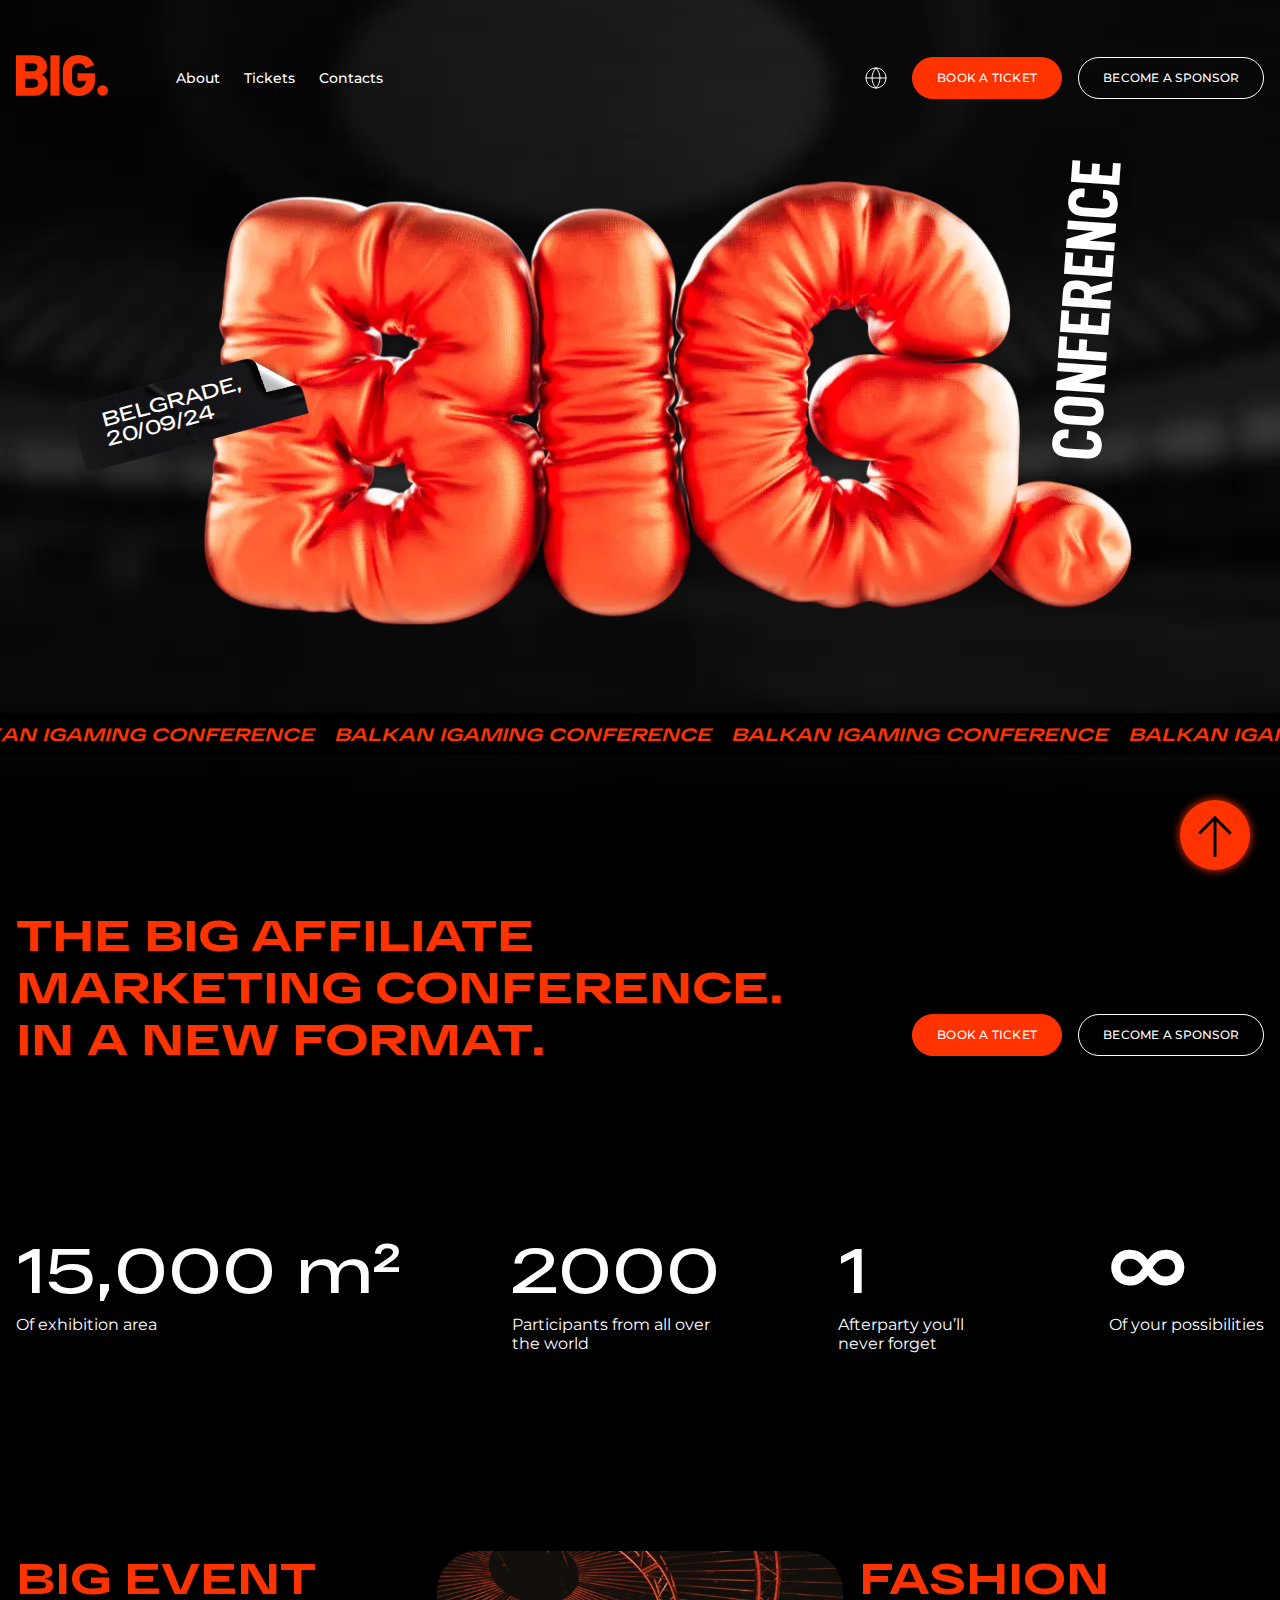
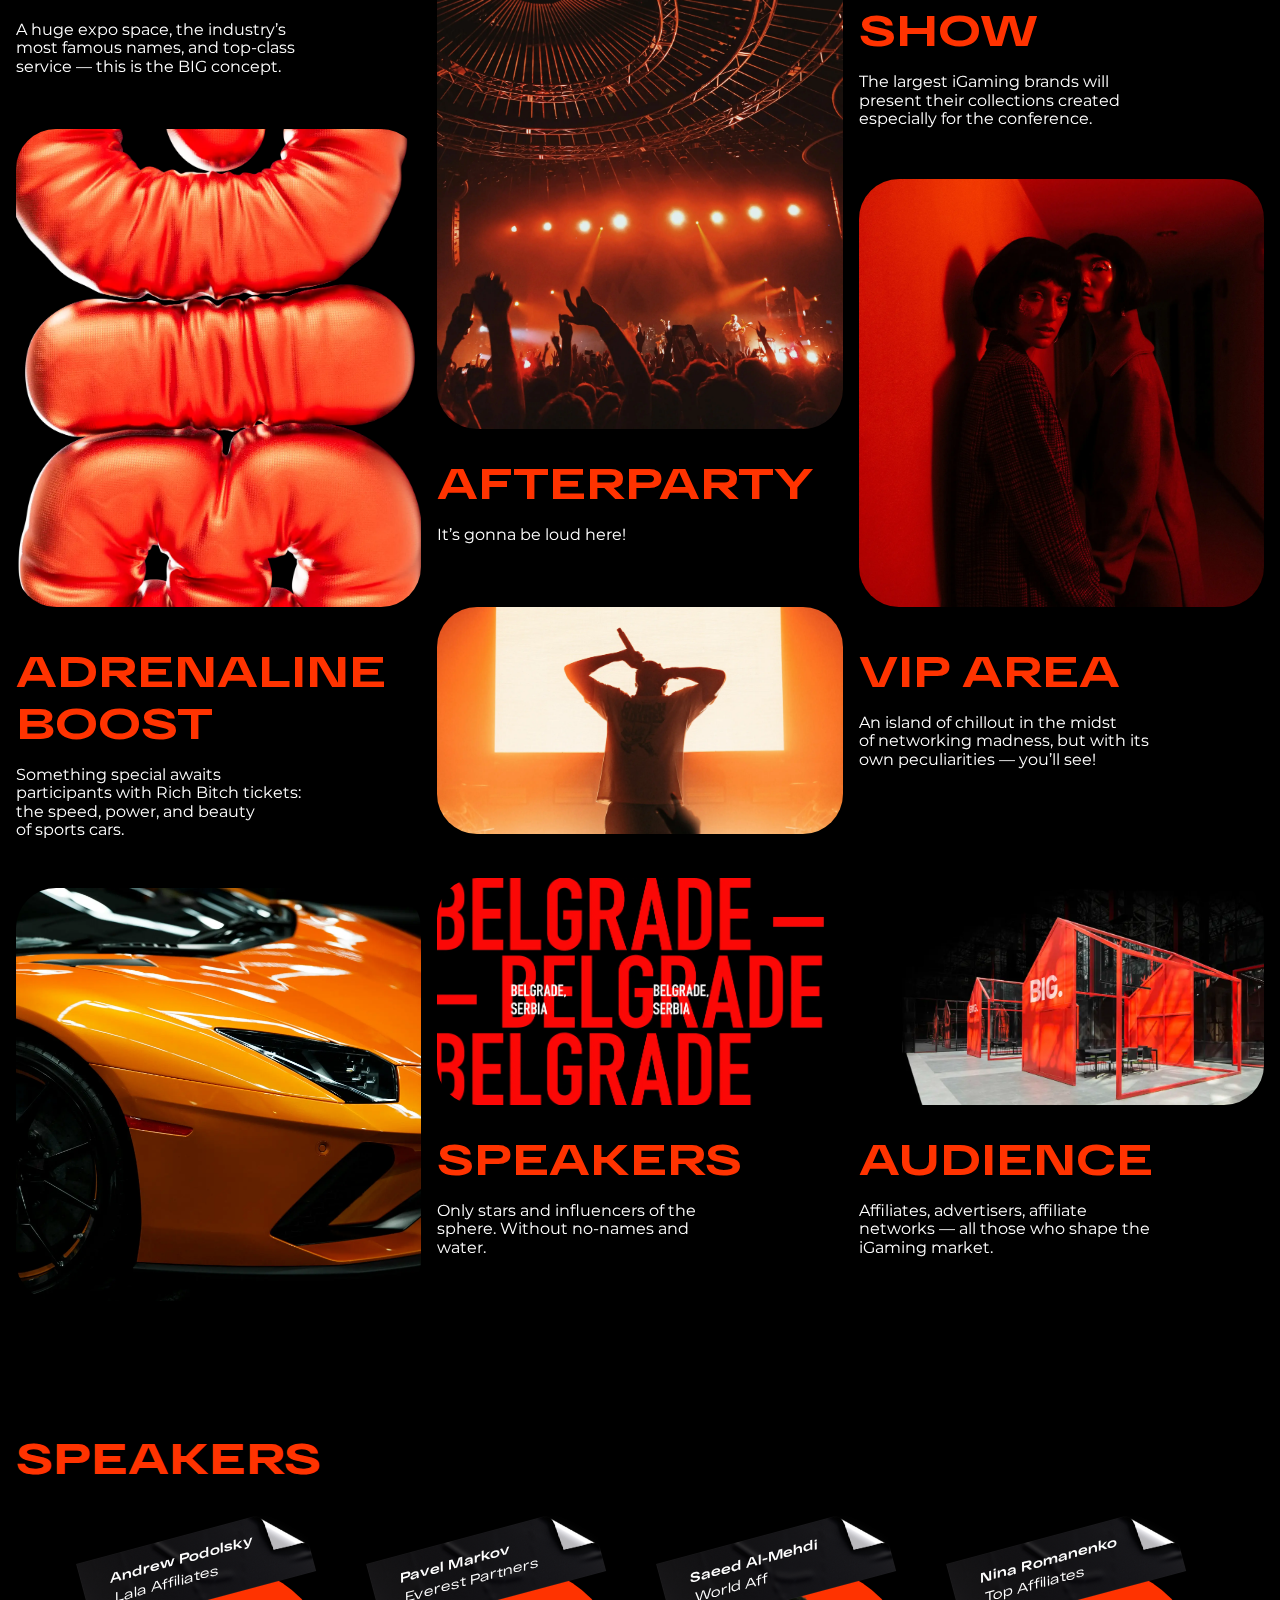
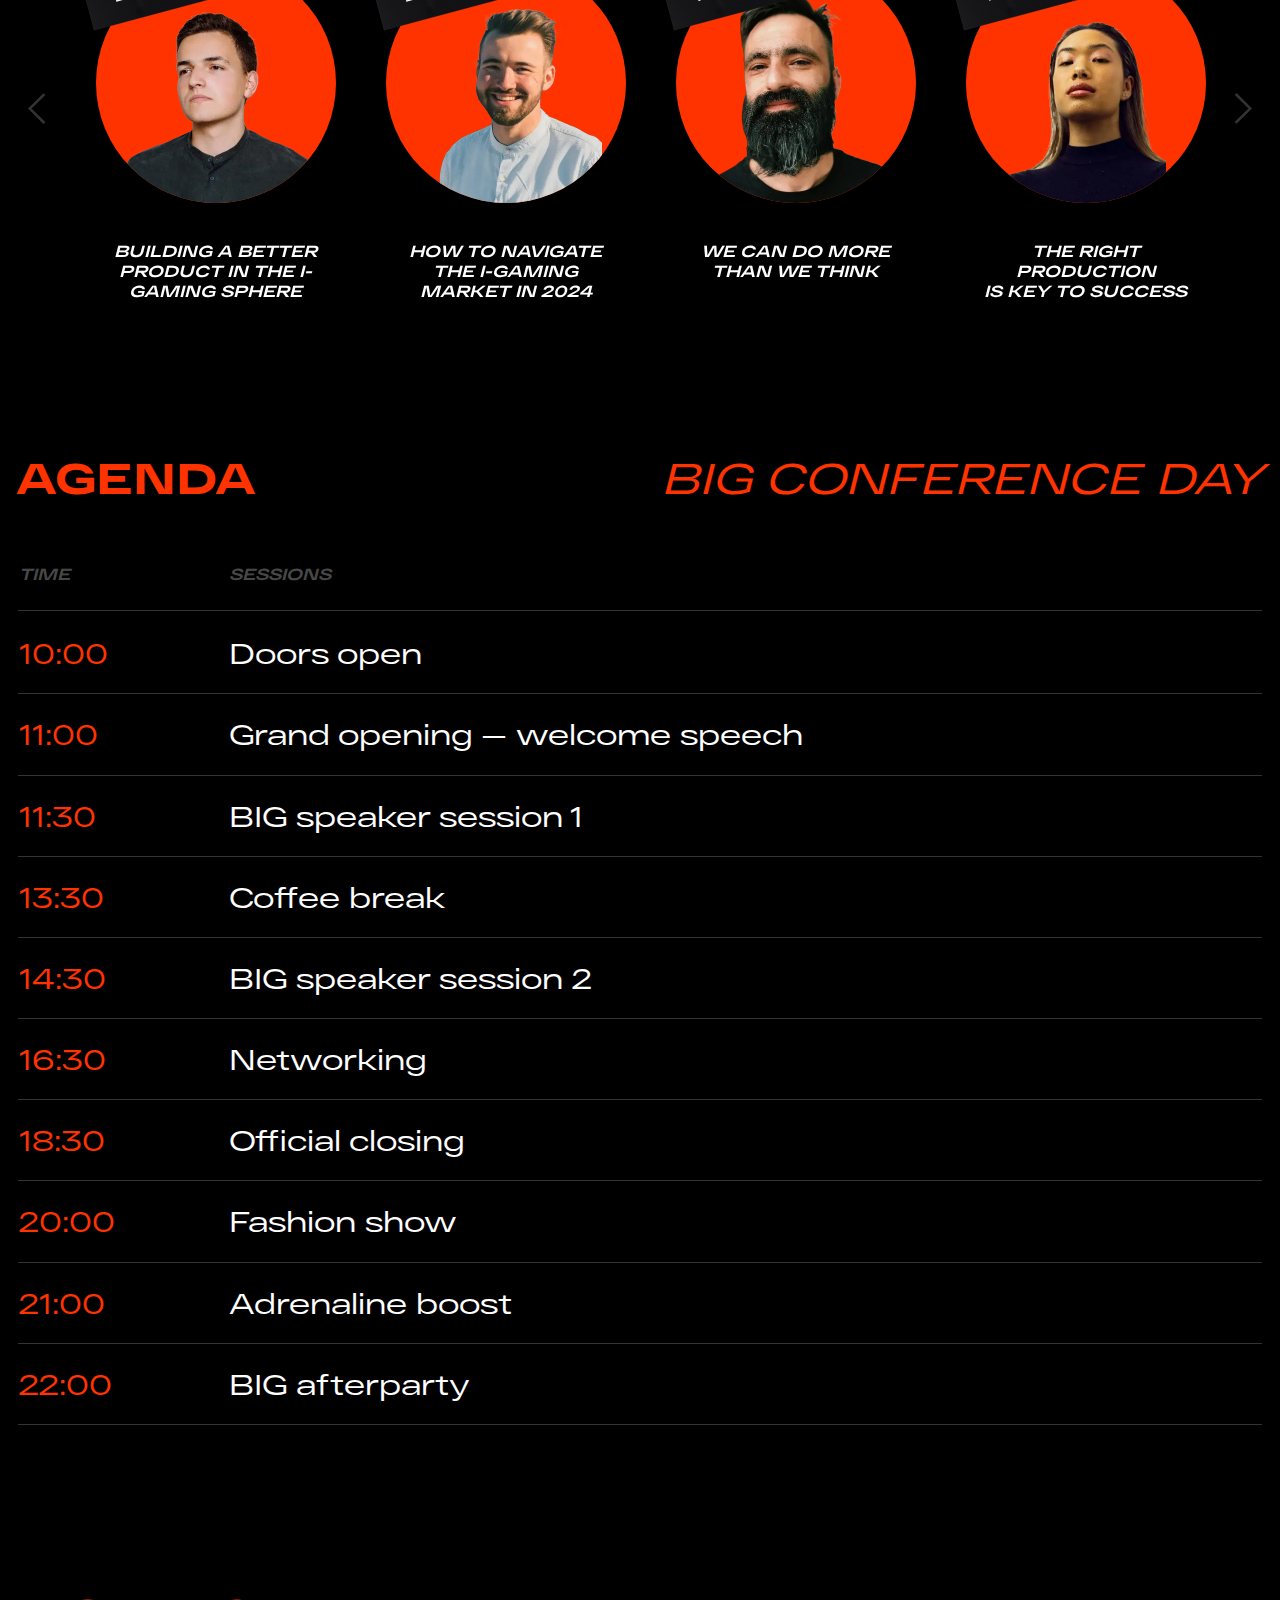
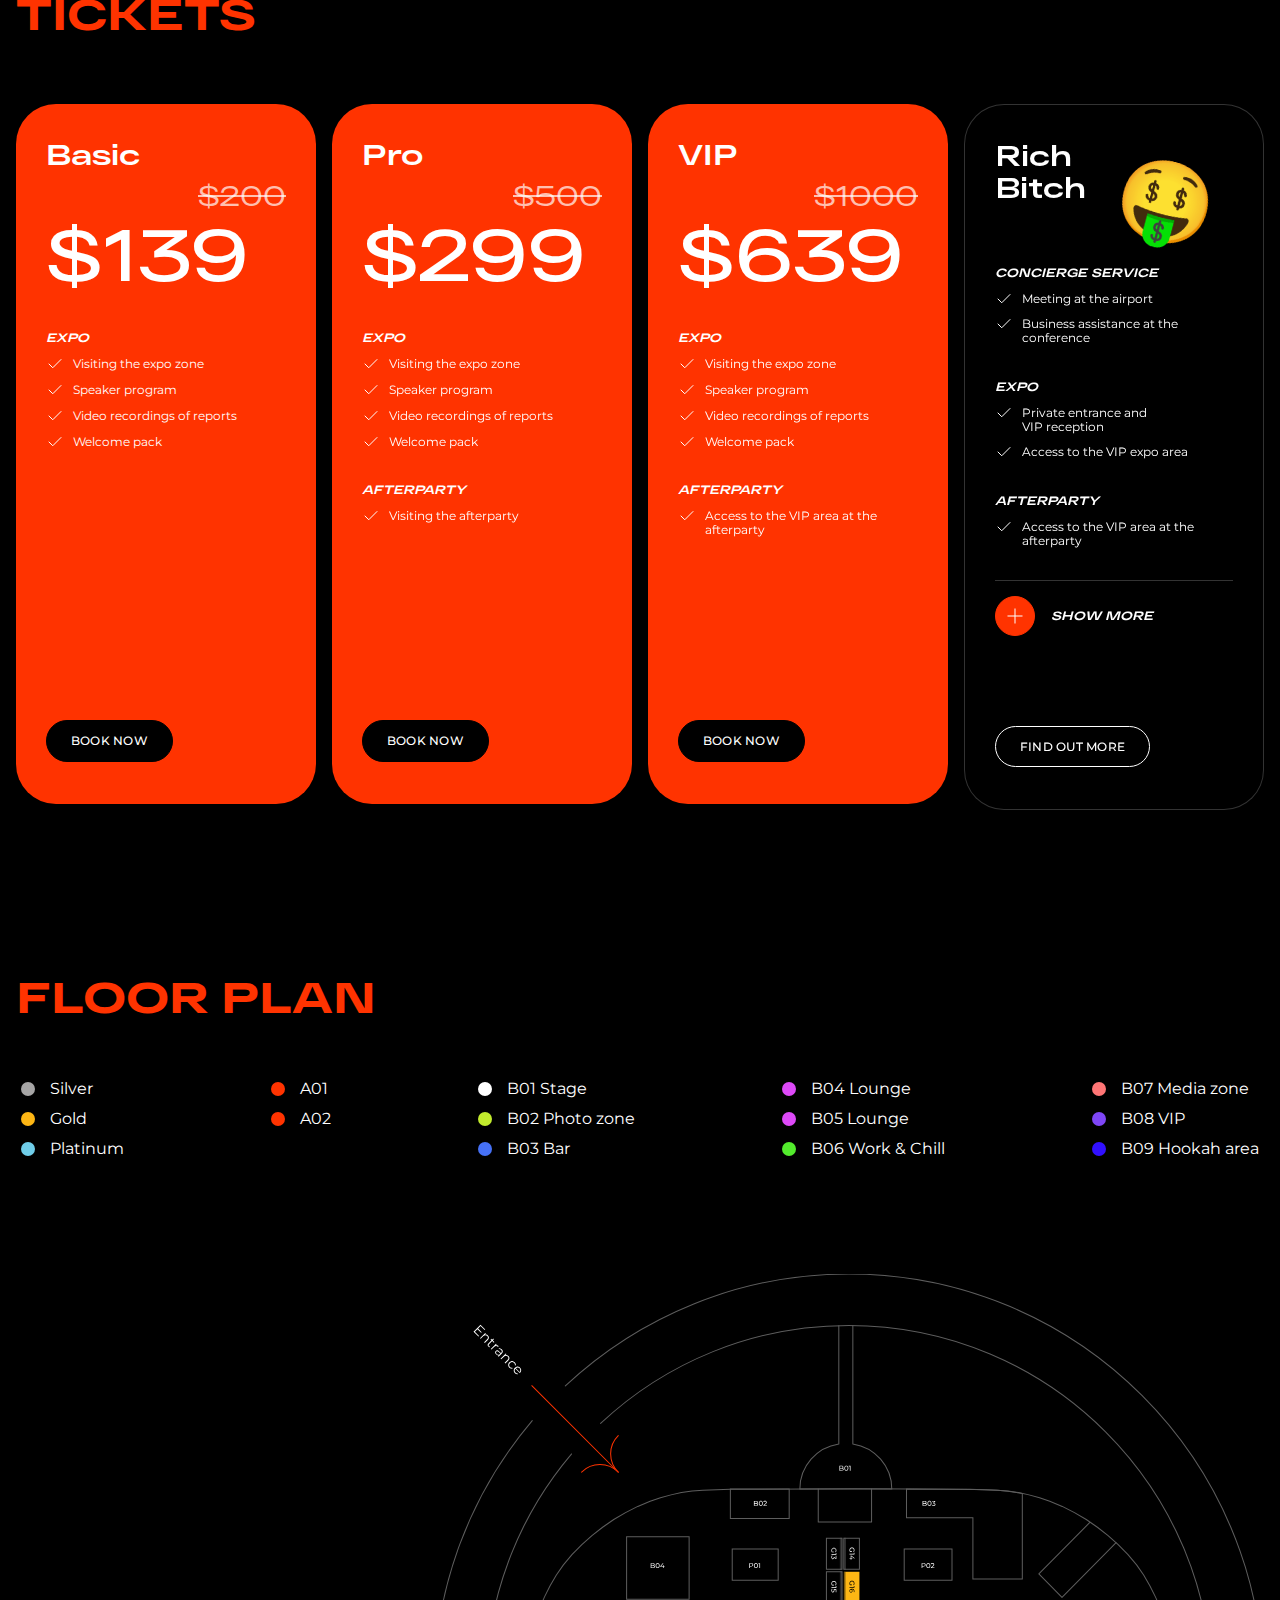
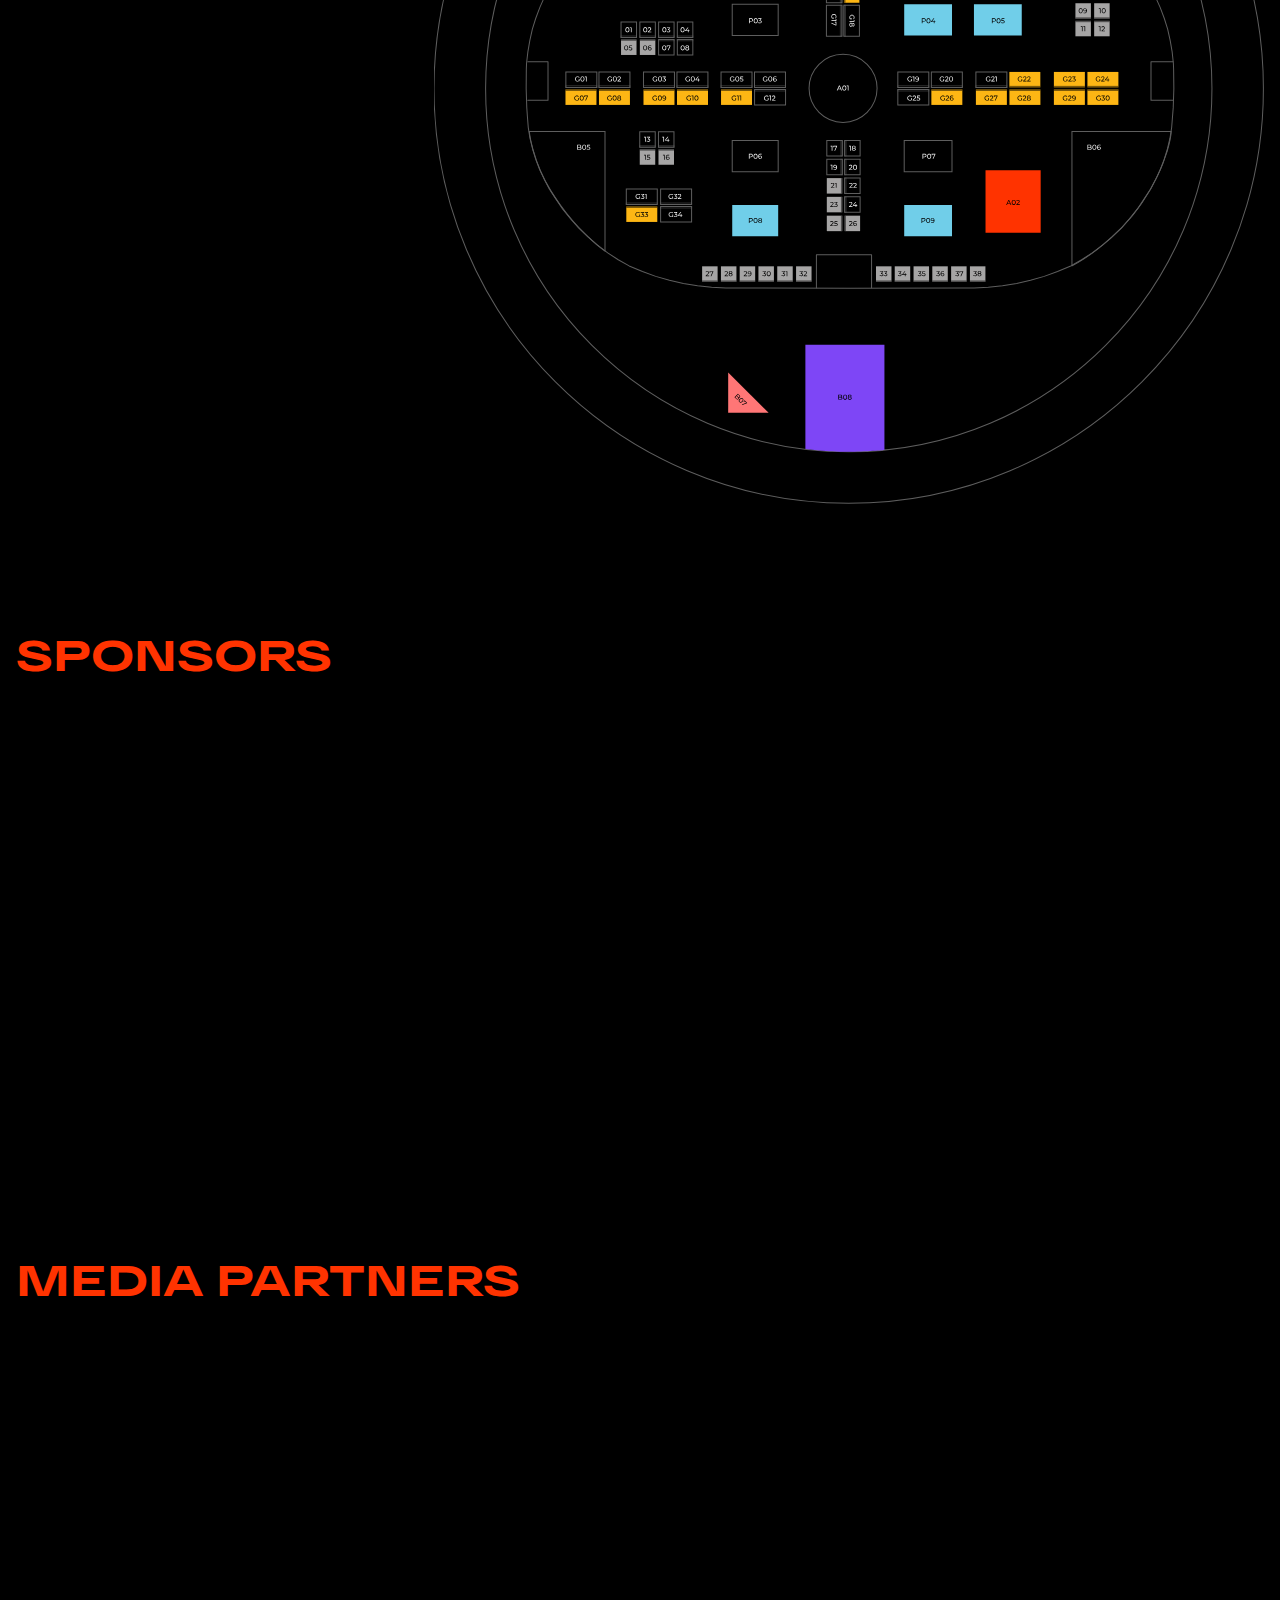
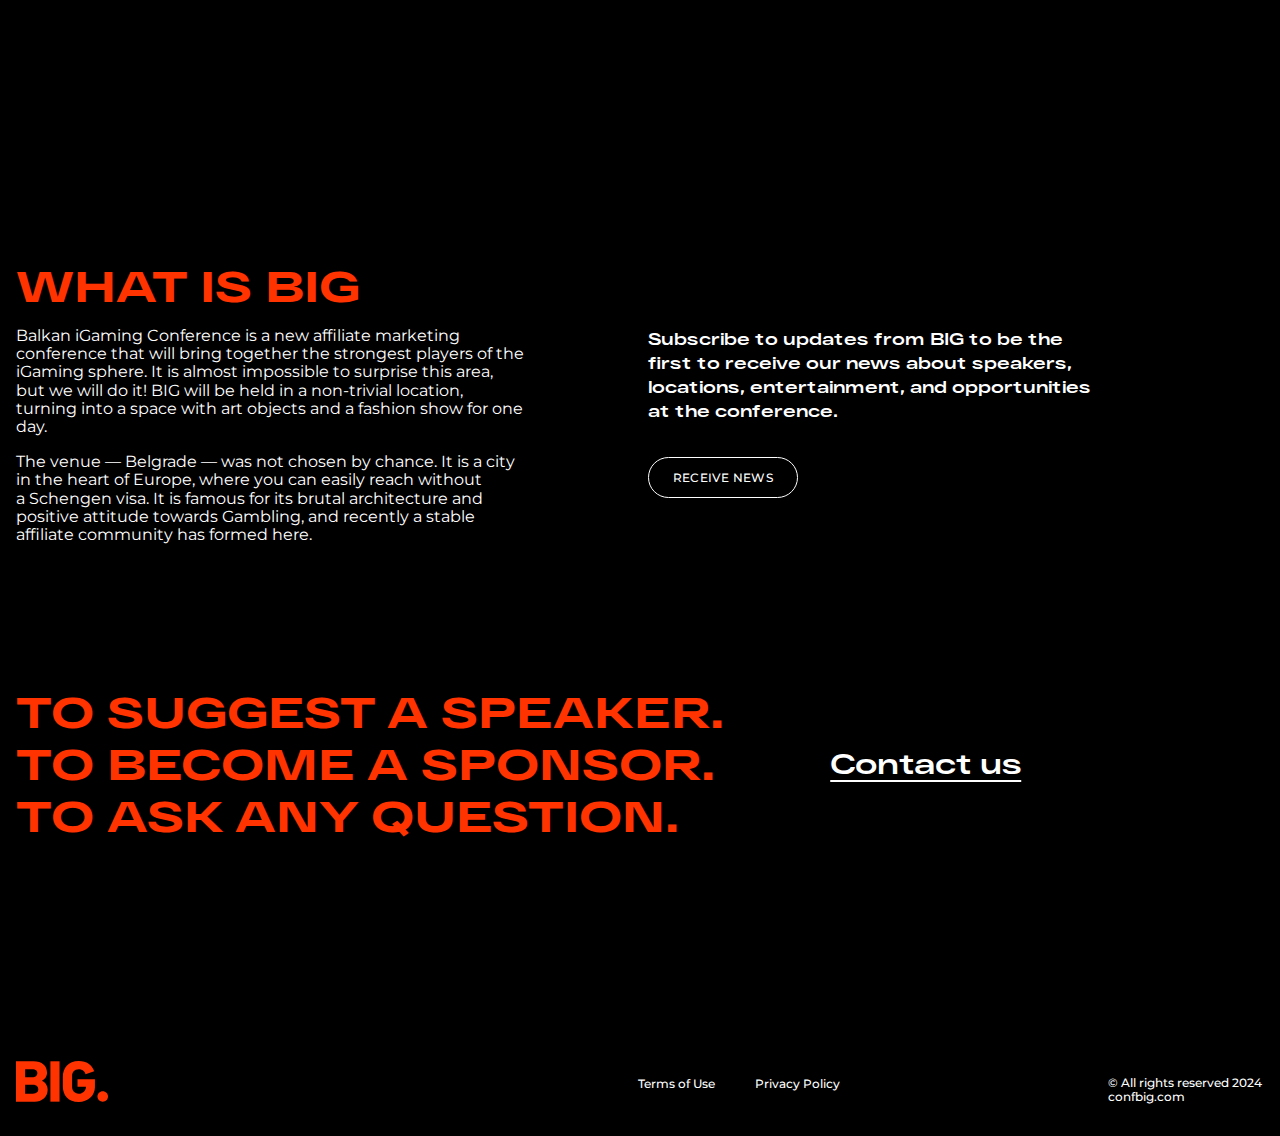
==== commit 2955cb65: "Add files via upload" ====
--- a/index.html
+++ b/index.html
@@ -185,7 +185,7 @@
         </div>
         <div class="sidebar__text-wrapper">
           <p class="sidebar__text">This booth is booked. Please, choose another booth.</p>
-        </div> --></div></div><div class="floorplan__map-wrapper"><svg width="827" height="827" viewBox="0 0 827 827" fill="none" xmlns="http://www.w3.org/2000/svg"><g id="floorplan"><g id="outlines"><path d="M97.8957 146.071C36.8267 218.103 0 311.289 0 413.122C0 641.34 184.983 826.322 413.2 826.322C641.417 826.322 826.4 641.34 826.4 413.122C826.4 184.905 641.417 0 413.2 0C304.032 0 204.747 42.3854 130.862 111.484" stroke="#5E5E5E" stroke-linecap="round" stroke-linejoin="round"/><path d="M137.116 179.272C83.6129 242.348 51.4185 323.954 51.4185 413.125C51.4185 612.931 213.394 774.983 413.277 774.983C613.161 774.983 775.136 613.008 775.136 413.125C775.136 213.242 613.083 51.2666 413.2 51.2666C317.621 51.2666 230.611 88.3248 165.99 148.93" stroke="#5E5E5E" stroke-linecap="round" stroke-linejoin="round"/><path d="M707.931 522.501L713.95 513.395L719.044 503.75L723.751 493.718L727.532 483.686L730.773 473.268L733.319 462.542L735.017 451.662L735.866 440.781L736.56 432.061L737.178 413.001L736.946 393.786L736.715 388.076L735.48 376.5L733.551 365.234L731.004 353.89L727.609 343.01L723.519 332.129L718.812 321.712L713.256 310.599L707.083 299.873L700.06 289.841L691.263 279.424L681.694 269.624L671.663 260.595L661.014 252.338L649.901 244.621L638.172 237.753L625.98 231.58L613.556 226.487L603.37 222.86L592.875 220.082L582.38 217.69L571.731 216.224L561.082 215.375L533.764 214.526L419.248 213.909L295.24 214.526L267.923 215.375L257.196 216.224L246.547 217.69L236.13 220.082L225.635 222.86L215.372 226.487L203.025 231.58L190.832 237.753L179.103 244.621L167.991 252.338L157.342 260.595L147.31 269.624L137.664 279.424L128.944 289.841L121.922 299.873L115.671 310.599L110.115 321.712L105.485 332.129L101.395 343.01L98.0001 353.89L95.4535 365.234L93.5244 376.5L92.2125 388.076L91.981 393.786L91.8267 413.001L92.444 432.061L93.0613 440.781L93.9102 451.662L95.6079 462.542L98.2315 473.268L101.395 483.686L105.254 493.718L109.961 503.75L115.054 513.395L121.073 522.501" stroke="#5E5E5E" stroke-linecap="round" stroke-linejoin="round"/><path d="M121.073 522.501L128.095 532.996L135.966 542.796L144.3 552.211L153.483 560.931L162.898 569.111L173.084 576.75L183.579 583.618L194.459 589.791L207.732 595.348L220.928 600.209L234.586 604.067L248.476 607.308L262.598 609.624L276.642 611.09L290.764 611.784H305.04L414.772 612.016L523.887 611.784H538.24L552.284 611.09L566.406 609.624L580.528 607.308L594.341 604.067L607.999 600.209L621.272 595.348L634.468 589.791L645.348 583.618L655.843 576.75L666.106 569.111L675.521 560.931L684.704 552.211L692.961 542.796L700.909 532.996L707.931 522.501" stroke="#5E5E5E" stroke-linecap="round" stroke-linejoin="round"/><path d="M736.383 424.776H714.403V386.31H736.383" stroke="#5E5E5E" stroke-linecap="round" stroke-linejoin="round"/><path d="M679.6 267.717L625.724 322.201L602.668 298.839L653.5 247.5" stroke="#5E5E5E" stroke-linecap="round" stroke-linejoin="round"/><path d="M435.982 214.129V247.1H382.862V214.129" stroke="#5E5E5E" stroke-linecap="round" stroke-linejoin="round"/><path d="M93.4502 386.31H113.599V424.776H93.4502" stroke="#5E5E5E" stroke-linecap="round" stroke-linejoin="round"/><path d="M381.03 611.612V578.641H435.982V611.612" stroke="#5E5E5E" stroke-linecap="round" stroke-linejoin="round"/><g id="arrow"><path d="M97.4595 111.276L180.414 194.309" stroke="#FF3300" stroke-linecap="round" stroke-linejoin="round"/><g id="Group"><path d="M183.579 197.472C173.47 187.363 173.47 171.004 183.579 160.972" stroke="#FF3300" stroke-linecap="round" stroke-linejoin="round"/><path d="M147.079 197.472C157.188 187.363 173.547 187.363 183.579 197.472" stroke="#FF3300" stroke-linecap="round" stroke-linejoin="round"/></g></g><path id="Entrance" d="M44.905 61.7089L44.2715 62.3425L39.3712 57.4423L46.3009 50.5126L51.0526 55.2644L50.4191 55.8979L46.3999 51.8787L43.9349 54.3437L47.5185 57.9273L46.8948 58.551L43.3112 54.9674L40.7374 57.5412L44.905 61.7089ZM53.7448 61.3223C54.3981 61.9757 54.7248 62.6851 54.7248 63.4507C54.738 64.2163 54.3816 64.962 53.6557 65.688L50.6363 68.7073L49.9335 68.0045L52.8835 65.0544C53.4247 64.5132 53.7019 63.9655 53.7151 63.4111C53.7283 62.8567 53.4841 62.3288 52.9825 61.8272C52.4215 61.2662 51.8078 60.989 51.1412 60.9956C50.4878 61.0022 49.8675 61.2992 49.2801 61.8866L46.5478 64.6188L45.845 63.916L51.0521 58.7088L51.7253 59.382L50.765 60.3423C51.2732 60.2169 51.7814 60.2367 52.2895 60.4017C52.8109 60.5666 53.296 60.8735 53.7448 61.3223ZM55.6035 73.0409C55.3527 73.0277 55.0953 72.9551 54.8313 72.8231C54.5805 72.6911 54.3495 72.5195 54.1383 72.3084C53.65 71.82 53.4058 71.3118 53.4058 70.7838C53.4058 70.2559 53.6467 69.751 54.1284 69.2692L57.2765 66.1212L56.3459 65.1906L56.9399 64.5966L57.8704 65.5272L59.0089 64.3888L59.7118 65.0916L58.5733 66.2301L60.1572 67.814L59.5633 68.408L57.9793 66.824L54.8709 69.9325C54.5607 70.2427 54.399 70.5561 54.3858 70.8729C54.3858 71.1897 54.531 71.4933 54.8214 71.7837C54.9666 71.9289 55.1283 72.0444 55.3065 72.1302C55.4913 72.2226 55.6761 72.2754 55.8609 72.2886L55.6035 73.0409ZM61.4268 71.1229C61.9416 70.9381 62.4498 70.9183 62.9514 71.0635C63.4595 71.2153 63.9545 71.5321 64.4363 72.0138L63.7532 72.6969L63.5948 72.5187C63.0471 71.9709 62.4498 71.7103 61.803 71.7367C61.1563 71.7631 60.5293 72.0798 59.9221 72.687L57.2691 75.3401L56.5662 74.6372L61.7733 69.4301L62.4465 70.1032L61.4268 71.1229ZM67.5208 75.0983C68.2005 75.7781 68.5503 76.471 68.5701 77.1772C68.5965 77.8768 68.2764 78.5598 67.6098 79.2264L64.3826 82.4536L63.7094 81.7805L64.5212 80.9687C64.0922 81.0809 63.6468 81.0578 63.1848 80.8994C62.7294 80.7476 62.2905 80.4605 61.8681 80.0382C61.2874 79.4574 60.964 78.8568 60.898 78.2364C60.832 77.6161 61.0267 77.0782 61.4821 76.6228C61.9242 76.1807 62.439 75.9827 63.0264 76.0289C63.6204 76.0817 64.2671 76.4578 64.9667 77.1574L66.6199 78.8106L66.9367 78.4938C67.3855 78.0451 67.5999 77.5798 67.5802 77.098C67.567 76.6096 67.3195 76.1246 66.8377 75.6428C66.5077 75.3128 66.1348 75.0521 65.719 74.8607C65.3099 74.6627 64.9007 74.5505 64.4915 74.5241L64.6994 73.6827C65.1878 73.7223 65.6761 73.8675 66.1645 74.1183C66.6595 74.3624 67.1116 74.6891 67.5208 75.0983ZM62.5314 79.5927C62.9274 79.9887 63.3564 80.2394 63.8183 80.345C64.2869 80.444 64.7621 80.3912 65.2439 80.1866L66.0952 79.3353L64.4618 77.7019C63.5709 76.8109 62.8152 76.6756 62.1948 77.296C61.8912 77.5996 61.7658 77.956 61.8186 78.3651C61.878 78.7677 62.1156 79.1769 62.5314 79.5927ZM74.1915 81.769C74.8448 82.4224 75.1715 83.1319 75.1715 83.8974C75.1847 84.663 74.8283 85.4087 74.1024 86.1347L71.083 89.154L70.3802 88.4512L73.3302 85.5011C73.8714 84.96 74.1486 84.4122 74.1618 83.8578C74.175 83.3034 73.9308 82.7755 73.4292 82.2739C72.8682 81.7129 72.2545 81.4357 71.5879 81.4423C70.9345 81.4489 70.3142 81.7459 69.7268 82.3333L66.9945 85.0656L66.2917 84.3627L71.4988 79.1556L72.172 79.8287L71.2117 80.789C71.7199 80.6636 72.2281 80.6834 72.7362 80.8484C73.2576 81.0134 73.7427 81.3202 74.1915 81.769ZM75.1192 93.2892C74.6044 92.7744 74.2546 92.2002 74.0698 91.5667C73.8916 90.9397 73.8883 90.3094 74.0599 89.6759C74.2381 89.0357 74.5813 88.4615 75.0895 87.9533C75.5976 87.4452 76.1685 87.1053 76.8021 86.9337C77.4356 86.7621 78.0659 86.7654 78.6929 86.9436C79.3264 87.1284 79.9006 87.4782 80.4154 87.9929C80.8642 88.4417 81.1743 88.9301 81.3459 89.4581C81.5307 89.986 81.5571 90.5206 81.4251 91.0618L80.5441 90.8935C80.6299 90.4645 80.6035 90.0553 80.4649 89.666C80.3329 89.27 80.1118 88.9169 79.8016 88.6067C79.4254 88.2305 78.9998 87.9764 78.5246 87.8444C78.0626 87.7125 77.5907 87.7158 77.109 87.8543C76.6338 87.9995 76.1982 88.2701 75.8022 88.6661C75.3996 89.0687 75.1258 89.5076 74.9806 89.9827C74.8486 90.4579 74.8453 90.9298 74.9707 91.3984C75.1093 91.8669 75.3666 92.2893 75.7428 92.6655C76.053 92.9757 76.4028 93.2001 76.7922 93.3387C77.1816 93.4773 77.5907 93.5037 78.0197 93.4179L78.188 94.2989C77.6468 94.4309 77.109 94.4078 76.5744 94.2296C76.0464 94.0448 75.5613 93.7313 75.1192 93.2892ZM85.4214 98.7209L81.0657 94.3651C80.5641 94.9459 80.3331 95.5927 80.3727 96.3054C80.4189 97.0116 80.7291 97.6518 81.3032 98.2259C81.6266 98.5493 81.9797 98.7902 82.3625 98.9486C82.7519 99.1004 83.1578 99.1631 83.5801 99.1367L83.5207 99.988C83.0126 100.034 82.511 99.955 82.016 99.7504C81.5276 99.5525 81.0756 99.2456 80.6598 98.8298C80.1252 98.2952 79.7622 97.7079 79.5708 97.0677C79.3926 96.4275 79.3893 95.7907 79.5609 95.1571C79.7325 94.5235 80.0724 93.9526 80.5806 93.4445C81.0888 92.9363 81.653 92.5898 82.2734 92.405C82.9004 92.2268 83.5174 92.2169 84.1246 92.3753C84.7384 92.5403 85.2861 92.8637 85.7679 93.3455C86.2497 93.8273 86.5698 94.3717 86.7282 94.9789C86.8866 95.5861 86.8734 96.1998 86.6886 96.8202C86.5104 97.434 86.1639 97.9982 85.6491 98.513L85.4214 98.7209ZM85.1641 93.9493C84.6625 93.4478 84.0784 93.1871 83.4118 93.1673C82.7585 93.1475 82.1513 93.3719 81.5903 93.8405L85.2828 97.533C85.7514 96.972 85.9725 96.3615 85.9461 95.7016C85.9329 95.0416 85.6722 94.4575 85.1641 93.9493Z" fill="white"/></g><g id="elements"><g id="91" class="stand"><g class="stand__image"><path class="stand__image-main" d="M448.803 773.311C448.803 773.311 427.5 775.299 408 775C388.5 774.701 370.04 772.301 370.04 772.301V668.396H448.803V773.311Z" fill="#7E46F6"/></g>class="stand__text"><path class="stand__text-main" id="B08" d="M406.032 720.459C406.317 720.538 406.541 720.683 406.704 720.893C406.867 721.098 406.949 721.36 406.949 721.677C406.949 722.102 406.788 722.428 406.466 722.657C406.149 722.886 405.684 723 405.073 723H402.735V718.1H404.933C405.493 718.1 405.925 718.212 406.228 718.436C406.536 718.66 406.69 718.97 406.69 719.367C406.69 719.624 406.629 719.845 406.508 720.032C406.391 720.219 406.233 720.361 406.032 720.459ZM403.435 718.667V720.235H404.87C405.229 720.235 405.505 720.17 405.696 720.039C405.892 719.904 405.99 719.708 405.99 719.451C405.99 719.194 405.892 719.001 405.696 718.87C405.505 718.735 405.229 718.667 404.87 718.667H403.435ZM405.045 722.433C405.442 722.433 405.74 722.368 405.941 722.237C406.142 722.106 406.242 721.901 406.242 721.621C406.242 721.075 405.843 720.802 405.045 720.802H403.435V722.433H405.045ZM409.636 723.056C409.249 723.056 408.903 722.958 408.6 722.762C408.301 722.561 408.066 722.272 407.893 721.894C407.72 721.516 407.634 721.068 407.634 720.55C407.634 720.032 407.72 719.584 407.893 719.206C408.066 718.828 408.301 718.541 408.6 718.345C408.903 718.144 409.249 718.044 409.636 718.044C410.019 718.044 410.359 718.144 410.658 718.345C410.961 718.541 411.199 718.828 411.372 719.206C411.545 719.584 411.631 720.032 411.631 720.55C411.631 721.068 411.545 721.516 411.372 721.894C411.199 722.272 410.961 722.561 410.658 722.762C410.359 722.958 410.019 723.056 409.636 723.056ZM409.636 722.433C410.028 722.433 410.341 722.272 410.574 721.95C410.812 721.628 410.931 721.161 410.931 720.55C410.931 719.939 410.812 719.472 410.574 719.15C410.341 718.828 410.028 718.667 409.636 718.667C409.239 718.667 408.922 718.828 408.684 719.15C408.451 719.472 408.334 719.939 408.334 720.55C408.334 721.161 408.451 721.628 408.684 721.95C408.922 722.272 409.239 722.433 409.636 722.433ZM415.299 720.431C415.579 720.538 415.793 720.692 415.943 720.893C416.092 721.094 416.167 721.334 416.167 721.614C416.167 721.908 416.087 722.165 415.929 722.384C415.77 722.599 415.544 722.764 415.25 722.881C414.956 722.998 414.61 723.056 414.214 723.056C413.822 723.056 413.479 722.998 413.185 722.881C412.895 722.764 412.671 722.599 412.513 722.384C412.354 722.165 412.275 721.908 412.275 721.614C412.275 721.334 412.347 721.094 412.492 720.893C412.641 720.692 412.856 720.538 413.136 720.431C412.912 720.324 412.741 720.181 412.625 720.004C412.508 719.827 412.45 719.617 412.45 719.374C412.45 719.103 412.522 718.868 412.667 718.667C412.816 718.466 413.024 718.312 413.29 718.205C413.556 718.098 413.864 718.044 414.214 718.044C414.568 718.044 414.879 718.098 415.145 718.205C415.415 718.312 415.623 718.466 415.768 718.667C415.917 718.868 415.992 719.103 415.992 719.374C415.992 719.612 415.931 719.822 415.81 720.004C415.693 720.181 415.523 720.324 415.299 720.431ZM414.214 718.611C413.882 718.611 413.621 718.683 413.43 718.828C413.238 718.968 413.143 719.159 413.143 719.402C413.143 719.645 413.236 719.836 413.423 719.976C413.614 720.116 413.878 720.186 414.214 720.186C414.554 720.186 414.82 720.116 415.012 719.976C415.208 719.836 415.306 719.645 415.306 719.402C415.306 719.159 415.205 718.968 415.005 718.828C414.809 718.683 414.545 718.611 414.214 718.611ZM414.214 722.489C414.601 722.489 414.907 722.41 415.131 722.251C415.355 722.088 415.467 721.868 415.467 721.593C415.467 721.322 415.355 721.11 415.131 720.956C414.907 720.797 414.601 720.718 414.214 720.718C413.826 720.718 413.523 720.797 413.304 720.956C413.084 721.11 412.975 721.322 412.975 721.593C412.975 721.868 413.084 722.088 413.304 722.251C413.523 722.41 413.826 722.489 414.214 722.489Z" fill="black"/></g></g><g id="90" class="stand"><g class="stand__image"><path class="stand__image-main" d="M293.107 695.871V736.168H333.405L293.107 695.871Z" fill="#FF7676"/></g><g class="stand__text"><path class="stand__text-main" id="B07" d="M303.501 721.094C303.647 721.351 303.703 721.612 303.67 721.876C303.64 722.137 303.513 722.379 303.289 722.604C302.988 722.904 302.643 723.021 302.254 722.955C301.868 722.892 301.459 722.645 301.026 722.213L299.373 720.56L302.838 717.095L304.392 718.649C304.788 719.045 305.014 719.429 305.07 719.802C305.13 720.178 305.019 720.507 304.739 720.787C304.557 720.969 304.358 721.083 304.14 721.129C303.925 721.178 303.713 721.167 303.501 721.094ZM302.932 717.991L301.823 719.099L302.838 720.114C303.092 720.368 303.333 720.517 303.561 720.56C303.795 720.602 304.003 720.533 304.184 720.352C304.366 720.17 304.434 719.964 304.387 719.733C304.348 719.502 304.201 719.259 303.947 719.005L302.932 717.991ZM301.408 721.792C301.688 722.072 301.945 722.237 302.18 722.287C302.414 722.336 302.63 722.262 302.828 722.064C303.214 721.678 303.125 721.203 302.561 720.639L301.422 719.5L300.269 720.654L301.408 721.792ZM304.213 725.479C303.939 725.205 303.765 724.891 303.689 724.538C303.619 724.185 303.657 723.814 303.802 723.425C303.948 723.035 304.203 722.657 304.57 722.291C304.936 721.925 305.314 721.669 305.703 721.524C306.093 721.379 306.462 721.342 306.812 721.415C307.168 721.488 307.483 721.661 307.757 721.935C308.028 722.205 308.198 722.517 308.267 722.87C308.343 723.223 308.308 723.595 308.163 723.984C308.018 724.373 307.762 724.751 307.396 725.117C307.03 725.484 306.652 725.739 306.262 725.885C305.873 726.03 305.5 726.066 305.144 725.994C304.794 725.921 304.484 725.749 304.213 725.479ZM304.654 725.038C304.931 725.315 305.266 725.423 305.659 725.36C306.055 725.301 306.469 725.055 306.901 724.622C307.333 724.19 307.579 723.776 307.639 723.38C307.701 722.987 307.594 722.652 307.317 722.375C307.036 722.095 306.698 721.984 306.302 722.044C305.909 722.106 305.497 722.354 305.065 722.786C304.632 723.218 304.385 723.631 304.322 724.024C304.263 724.419 304.373 724.758 304.654 725.038ZM312.094 726.351L311.757 726.687L307.228 728.415L306.704 727.89L311.109 726.227L309.525 724.643L308.906 725.262L308.431 724.787L309.481 723.737L312.094 726.351Z" fill="black"/></g></g><g id="89" class="stand"><g class="stand__image"><path class="stand__image-main" d="M635.639 455.916V589.632L635.793 589.554C635.793 589.554 678.367 568 706.258 525.606C733.318 484.475 734.552 455.916 734.552 455.916H635.639Z" fill="#53EB2D"/></g><g class="stand__text"><path class="stand__text-main" id="B06" d="M654.388 471.459C654.673 471.538 654.897 471.683 655.06 471.893C655.224 472.098 655.305 472.36 655.305 472.677C655.305 473.102 655.144 473.428 654.822 473.657C654.505 473.886 654.041 474 653.429 474H651.091V469.1H653.289C653.849 469.1 654.281 469.212 654.584 469.436C654.892 469.66 655.046 469.97 655.046 470.367C655.046 470.624 654.986 470.845 654.864 471.032C654.748 471.219 654.589 471.361 654.388 471.459ZM651.791 469.667V471.235H653.226C653.586 471.235 653.861 471.17 654.052 471.039C654.248 470.904 654.346 470.708 654.346 470.451C654.346 470.194 654.248 470.001 654.052 469.87C653.861 469.735 653.586 469.667 653.226 469.667H651.791ZM653.401 473.433C653.798 473.433 654.097 473.368 654.297 473.237C654.498 473.106 654.598 472.901 654.598 472.621C654.598 472.075 654.199 471.802 653.401 471.802H651.791V473.433H653.401ZM657.992 474.056C657.605 474.056 657.26 473.958 656.956 473.762C656.658 473.561 656.422 473.272 656.249 472.894C656.077 472.516 655.99 472.068 655.99 471.55C655.99 471.032 656.077 470.584 656.249 470.206C656.422 469.828 656.658 469.541 656.956 469.345C657.26 469.144 657.605 469.044 657.992 469.044C658.375 469.044 658.716 469.144 659.014 469.345C659.318 469.541 659.556 469.828 659.728 470.206C659.901 470.584 659.987 471.032 659.987 471.55C659.987 472.068 659.901 472.516 659.728 472.894C659.556 473.272 659.318 473.561 659.014 473.762C658.716 473.958 658.375 474.056 657.992 474.056ZM657.992 473.433C658.384 473.433 658.697 473.272 658.93 472.95C659.168 472.628 659.287 472.161 659.287 471.55C659.287 470.939 659.168 470.472 658.93 470.15C658.697 469.828 658.384 469.667 657.992 469.667C657.596 469.667 657.278 469.828 657.04 470.15C656.807 470.472 656.69 470.939 656.69 471.55C656.69 472.161 656.807 472.628 657.04 472.95C657.278 473.272 657.596 473.433 657.992 473.433ZM662.773 471.025C663.095 471.025 663.382 471.086 663.634 471.207C663.891 471.328 664.092 471.503 664.236 471.732C664.381 471.956 664.453 472.215 664.453 472.509C664.453 472.817 664.376 473.088 664.222 473.321C664.073 473.554 663.865 473.736 663.599 473.867C663.338 473.993 663.044 474.056 662.717 474.056C662.059 474.056 661.551 473.844 661.191 473.419C660.837 472.994 660.659 472.392 660.659 471.613C660.659 471.067 660.755 470.603 660.946 470.22C661.142 469.833 661.413 469.541 661.758 469.345C662.108 469.144 662.514 469.044 662.976 469.044C663.214 469.044 663.438 469.07 663.648 469.121C663.858 469.168 664.04 469.238 664.194 469.331L663.928 469.877C663.695 469.723 663.382 469.646 662.99 469.646C662.482 469.646 662.083 469.805 661.793 470.122C661.504 470.435 661.359 470.892 661.359 471.494C661.359 471.569 661.362 471.627 661.366 471.669C661.506 471.459 661.698 471.3 661.94 471.193C662.188 471.081 662.465 471.025 662.773 471.025ZM662.689 473.489C663.011 473.489 663.273 473.403 663.473 473.23C663.674 473.057 663.774 472.826 663.774 472.537C663.774 472.248 663.672 472.019 663.466 471.851C663.266 471.678 662.995 471.592 662.654 471.592C662.435 471.592 662.239 471.634 662.066 471.718C661.898 471.802 661.765 471.916 661.667 472.061C661.574 472.206 661.527 472.367 661.527 472.544C661.527 472.717 661.572 472.875 661.66 473.02C661.754 473.16 661.887 473.274 662.059 473.363C662.237 473.447 662.447 473.489 662.689 473.489Z" fill="black"/></g></g><g id="88" class="stand"><g class="stand__image"><path class="stand__image-main" d="M94.96 455.916C94.96 455.916 97.854 484.736 116.48 515.003C141.41 555.514 170.382 574.978 170.382 574.978V455.916H94.96Z" fill="#DD49F7"/></g><g class="stand__text"><path class="stand__text-main" id="B05" d="M146.039 471.459C146.324 471.538 146.548 471.683 146.711 471.893C146.874 472.098 146.956 472.36 146.956 472.677C146.956 473.102 146.795 473.428 146.473 473.657C146.156 473.886 145.691 474 145.08 474H142.742V469.1H144.94C145.5 469.1 145.932 469.212 146.235 469.436C146.543 469.66 146.697 469.97 146.697 470.367C146.697 470.624 146.636 470.845 146.515 471.032C146.398 471.219 146.24 471.361 146.039 471.459ZM143.442 469.667V471.235H144.877C145.236 471.235 145.512 471.17 145.703 471.039C145.899 470.904 145.997 470.708 145.997 470.451C145.997 470.194 145.899 470.001 145.703 469.87C145.512 469.735 145.236 469.667 144.877 469.667H143.442ZM145.052 473.433C145.449 473.433 145.747 473.368 145.948 473.237C146.149 473.106 146.249 472.901 146.249 472.621C146.249 472.075 145.85 471.802 145.052 471.802H143.442V473.433H145.052ZM149.643 474.056C149.255 474.056 148.91 473.958 148.607 473.762C148.308 473.561 148.072 473.272 147.9 472.894C147.727 472.516 147.641 472.068 147.641 471.55C147.641 471.032 147.727 470.584 147.9 470.206C148.072 469.828 148.308 469.541 148.607 469.345C148.91 469.144 149.255 469.044 149.643 469.044C150.025 469.044 150.366 469.144 150.665 469.345C150.968 469.541 151.206 469.828 151.379 470.206C151.551 470.584 151.638 471.032 151.638 471.55C151.638 472.068 151.551 472.516 151.379 472.894C151.206 473.272 150.968 473.561 150.665 473.762C150.366 473.958 150.025 474.056 149.643 474.056ZM149.643 473.433C150.035 473.433 150.347 473.272 150.581 472.95C150.819 472.628 150.938 472.161 150.938 471.55C150.938 470.939 150.819 470.472 150.581 470.15C150.347 469.828 150.035 469.667 149.643 469.667C149.246 469.667 148.929 469.828 148.691 470.15C148.457 470.472 148.341 470.939 148.341 471.55C148.341 472.161 148.457 472.628 148.691 472.95C148.929 473.272 149.246 473.433 149.643 473.433ZM153.71 471.053C154.41 471.053 154.923 471.186 155.25 471.452C155.581 471.713 155.747 472.073 155.747 472.53C155.747 472.819 155.677 473.081 155.537 473.314C155.401 473.543 155.194 473.725 154.914 473.86C154.638 473.991 154.298 474.056 153.892 474.056C153.546 474.056 153.213 474.005 152.891 473.902C152.569 473.795 152.303 473.648 152.093 473.461L152.415 472.908C152.583 473.067 152.797 473.195 153.059 473.293C153.32 473.386 153.595 473.433 153.885 473.433C154.253 473.433 154.538 473.356 154.739 473.202C154.944 473.043 155.047 472.829 155.047 472.558C155.047 472.264 154.935 472.042 154.711 471.893C154.487 471.739 154.104 471.662 153.563 471.662H152.45L152.709 469.1H155.474V469.709H153.297L153.164 471.053H153.71Z" fill="black"/></g></g><g id="87" class="stand"><g class="stand__image"><path class="stand__image-main" d="M254.193 261.692H191.914V323.971H254.193V261.692Z" fill="#DD49F7"/></g><g class="stand__text"><path class="stand__text-main" id="B04" d="M219.207 290.459C219.492 290.538 219.716 290.683 219.879 290.893C220.043 291.098 220.124 291.36 220.124 291.677C220.124 292.102 219.963 292.428 219.641 292.657C219.324 292.886 218.86 293 218.248 293H215.91V288.1H218.108C218.668 288.1 219.1 288.212 219.403 288.436C219.711 288.66 219.865 288.97 219.865 289.367C219.865 289.624 219.805 289.845 219.683 290.032C219.567 290.219 219.408 290.361 219.207 290.459ZM216.61 288.667V290.235H218.045C218.405 290.235 218.68 290.17 218.871 290.039C219.067 289.904 219.165 289.708 219.165 289.451C219.165 289.194 219.067 289.001 218.871 288.87C218.68 288.735 218.405 288.667 218.045 288.667H216.61ZM218.22 292.433C218.617 292.433 218.916 292.368 219.116 292.237C219.317 292.106 219.417 291.901 219.417 291.621C219.417 291.075 219.018 290.802 218.22 290.802H216.61V292.433H218.22ZM222.811 293.056C222.424 293.056 222.078 292.958 221.775 292.762C221.476 292.561 221.241 292.272 221.068 291.894C220.895 291.516 220.809 291.068 220.809 290.55C220.809 290.032 220.895 289.584 221.068 289.206C221.241 288.828 221.476 288.541 221.775 288.345C222.078 288.144 222.424 288.044 222.811 288.044C223.194 288.044 223.534 288.144 223.833 288.345C224.136 288.541 224.374 288.828 224.547 289.206C224.72 289.584 224.806 290.032 224.806 290.55C224.806 291.068 224.72 291.516 224.547 291.894C224.374 292.272 224.136 292.561 223.833 292.762C223.534 292.958 223.194 293.056 222.811 293.056ZM222.811 292.433C223.203 292.433 223.516 292.272 223.749 291.95C223.987 291.628 224.106 291.161 224.106 290.55C224.106 289.939 223.987 289.472 223.749 289.15C223.516 288.828 223.203 288.667 222.811 288.667C222.414 288.667 222.097 288.828 221.859 289.15C221.626 289.472 221.509 289.939 221.509 290.55C221.509 291.161 221.626 291.628 221.859 291.95C222.097 292.272 222.414 292.433 222.811 292.433ZM229.741 291.796H228.81V293H228.131V291.796H225.408V291.306L227.914 288.1H228.67L226.269 291.194H228.152V290.13H228.81V291.194H229.741V291.796Z" fill="black"/></g></g><g id="86" class="stand"><g class="stand__image"><path class="stand__image-main" d="M561.603 215.578C548.998 214.631 534.241 214.739 534.241 214.739L470.784 214.129V242.954H536.947V303.883H586.182V218.781C586.182 218.781 574.208 216.525 561.603 215.578Z" fill="#4671F6"/></g><g class="stand__text"><path class="stand__text-main" id="B03" d="M490.08 228.459C490.365 228.538 490.589 228.683 490.752 228.893C490.915 229.098 490.997 229.36 490.997 229.677C490.997 230.102 490.836 230.428 490.514 230.657C490.197 230.886 489.732 231 489.121 231H486.783V226.1H488.981C489.541 226.1 489.973 226.212 490.276 226.436C490.584 226.66 490.738 226.97 490.738 227.367C490.738 227.624 490.677 227.845 490.556 228.032C490.439 228.219 490.281 228.361 490.08 228.459ZM487.483 226.667V228.235H488.918C489.277 228.235 489.553 228.17 489.744 228.039C489.94 227.904 490.038 227.708 490.038 227.451C490.038 227.194 489.94 227.001 489.744 226.87C489.553 226.735 489.277 226.667 488.918 226.667H487.483ZM489.093 230.433C489.49 230.433 489.788 230.368 489.989 230.237C490.19 230.106 490.29 229.901 490.29 229.621C490.29 229.075 489.891 228.802 489.093 228.802H487.483V230.433H489.093ZM493.684 231.056C493.296 231.056 492.951 230.958 492.648 230.762C492.349 230.561 492.113 230.272 491.941 229.894C491.768 229.516 491.682 229.068 491.682 228.55C491.682 228.032 491.768 227.584 491.941 227.206C492.113 226.828 492.349 226.541 492.648 226.345C492.951 226.144 493.296 226.044 493.684 226.044C494.066 226.044 494.407 226.144 494.706 226.345C495.009 226.541 495.247 226.828 495.42 227.206C495.592 227.584 495.679 228.032 495.679 228.55C495.679 229.068 495.592 229.516 495.42 229.894C495.247 230.272 495.009 230.561 494.706 230.762C494.407 230.958 494.066 231.056 493.684 231.056ZM493.684 230.433C494.076 230.433 494.388 230.272 494.622 229.95C494.86 229.628 494.979 229.161 494.979 228.55C494.979 227.939 494.86 227.472 494.622 227.15C494.388 226.828 494.076 226.667 493.684 226.667C493.287 226.667 492.97 226.828 492.732 227.15C492.498 227.472 492.382 227.939 492.382 228.55C492.382 229.161 492.498 229.628 492.732 229.95C492.97 230.272 493.287 230.433 493.684 230.433ZM498.158 228.158C498.639 228.205 499.005 228.354 499.257 228.606C499.509 228.853 499.635 229.171 499.635 229.558C499.635 229.838 499.565 230.092 499.425 230.321C499.285 230.545 499.075 230.725 498.795 230.86C498.52 230.991 498.182 231.056 497.78 231.056C497.43 231.056 497.094 231.005 496.772 230.902C496.45 230.795 496.187 230.648 495.981 230.461L496.303 229.908C496.471 230.067 496.686 230.195 496.947 230.293C497.209 230.386 497.486 230.433 497.78 230.433C498.144 230.433 498.427 230.356 498.627 230.202C498.833 230.048 498.935 229.836 498.935 229.565C498.935 229.294 498.835 229.084 498.634 228.935C498.434 228.786 498.13 228.711 497.724 228.711H497.332V228.221L498.564 226.709H496.205V226.1H499.439V226.576L498.158 228.158Z" fill="black"/></g></g><g id="85" class="stand"><g class="stand__image"><path class="stand__image-main" d="M353.903 214.196H295.288V243.504H353.903V214.196Z" fill="#C2EB2D"/></g><g class="stand__text"><path class="stand__text-main" id="B02" d="M322.049 228.459C322.334 228.538 322.558 228.683 322.721 228.893C322.884 229.098 322.966 229.36 322.966 229.677C322.966 230.102 322.805 230.428 322.483 230.657C322.166 230.886 321.701 231 321.09 231H318.752V226.1H320.95C321.51 226.1 321.942 226.212 322.245 226.436C322.553 226.66 322.707 226.97 322.707 227.367C322.707 227.624 322.646 227.845 322.525 228.032C322.408 228.219 322.25 228.361 322.049 228.459ZM319.452 226.667V228.235H320.887C321.246 228.235 321.522 228.17 321.713 228.039C321.909 227.904 322.007 227.708 322.007 227.451C322.007 227.194 321.909 227.001 321.713 226.87C321.522 226.735 321.246 226.667 320.887 226.667H319.452ZM321.062 230.433C321.459 230.433 321.757 230.368 321.958 230.237C322.159 230.106 322.259 229.901 322.259 229.621C322.259 229.075 321.86 228.802 321.062 228.802H319.452V230.433H321.062ZM325.653 231.056C325.266 231.056 324.92 230.958 324.617 230.762C324.318 230.561 324.083 230.272 323.91 229.894C323.737 229.516 323.651 229.068 323.651 228.55C323.651 228.032 323.737 227.584 323.91 227.206C324.083 226.828 324.318 226.541 324.617 226.345C324.92 226.144 325.266 226.044 325.653 226.044C326.036 226.044 326.376 226.144 326.675 226.345C326.978 226.541 327.216 226.828 327.389 227.206C327.562 227.584 327.648 228.032 327.648 228.55C327.648 229.068 327.562 229.516 327.389 229.894C327.216 230.272 326.978 230.561 326.675 230.762C326.376 230.958 326.036 231.056 325.653 231.056ZM325.653 230.433C326.045 230.433 326.358 230.272 326.591 229.95C326.829 229.628 326.948 229.161 326.948 228.55C326.948 227.939 326.829 227.472 326.591 227.15C326.358 226.828 326.045 226.667 325.653 226.667C325.256 226.667 324.939 226.828 324.701 227.15C324.468 227.472 324.351 227.939 324.351 228.55C324.351 229.161 324.468 229.628 324.701 229.95C324.939 230.272 325.256 230.433 325.653 230.433ZM331.743 230.391V231H328.222V230.524L330.217 228.599C330.46 228.366 330.623 228.165 330.707 227.997C330.791 227.824 330.833 227.652 330.833 227.479C330.833 227.222 330.742 227.024 330.56 226.884C330.383 226.739 330.126 226.667 329.79 226.667C329.249 226.667 328.831 226.844 328.537 227.199L328.061 226.786C328.253 226.553 328.502 226.371 328.81 226.24C329.123 226.109 329.471 226.044 329.853 226.044C330.367 226.044 330.775 226.168 331.078 226.415C331.382 226.658 331.533 226.989 331.533 227.409C331.533 227.67 331.477 227.918 331.365 228.151C331.253 228.384 331.041 228.65 330.728 228.949L329.23 230.391H331.743Z" fill="black"/></g></g><g id="84" class="stand"><g class="stand__image"><path class="stand__image-main" d="M403.349 51.106V169.274C381.409 172.6 364.544 191.392 364.544 214.129H456.13C456.13 191.47 439.344 172.677 417.325 169.274V51.106" fill="white"/></g><g class="stand__text"><path class="stand__text-main" id="B01" d="M407.263 193.459C407.548 193.538 407.772 193.683 407.935 193.893C408.099 194.098 408.18 194.36 408.18 194.677C408.18 195.102 408.019 195.428 407.697 195.657C407.38 195.886 406.916 196 406.304 196H403.966V191.1H406.164C406.724 191.1 407.156 191.212 407.459 191.436C407.767 191.66 407.921 191.97 407.921 192.367C407.921 192.624 407.861 192.845 407.739 193.032C407.623 193.219 407.464 193.361 407.263 193.459ZM404.666 191.667V193.235H406.101C406.461 193.235 406.736 193.17 406.927 193.039C407.123 192.904 407.221 192.708 407.221 192.451C407.221 192.194 407.123 192.001 406.927 191.87C406.736 191.735 406.461 191.667 406.101 191.667H404.666ZM406.276 195.433C406.673 195.433 406.972 195.368 407.172 195.237C407.373 195.106 407.473 194.901 407.473 194.621C407.473 194.075 407.074 193.802 406.276 193.802H404.666V195.433H406.276ZM410.867 196.056C410.48 196.056 410.135 195.958 409.831 195.762C409.533 195.561 409.297 195.272 409.124 194.894C408.952 194.516 408.865 194.068 408.865 193.55C408.865 193.032 408.952 192.584 409.124 192.206C409.297 191.828 409.533 191.541 409.831 191.345C410.135 191.144 410.48 191.044 410.867 191.044C411.25 191.044 411.591 191.144 411.889 191.345C412.193 191.541 412.431 191.828 412.603 192.206C412.776 192.584 412.862 193.032 412.862 193.55C412.862 194.068 412.776 194.516 412.603 194.894C412.431 195.272 412.193 195.561 411.889 195.762C411.591 195.958 411.25 196.056 410.867 196.056ZM410.867 195.433C411.259 195.433 411.572 195.272 411.805 194.95C412.043 194.628 412.162 194.161 412.162 193.55C412.162 192.939 412.043 192.472 411.805 192.15C411.572 191.828 411.259 191.667 410.867 191.667C410.471 191.667 410.153 191.828 409.915 192.15C409.682 192.472 409.565 192.939 409.565 193.55C409.565 194.161 409.682 194.628 409.915 194.95C410.153 195.272 410.471 195.433 410.867 195.433ZM415.033 191.1V196H414.34V191.709H413.234V191.1H415.033Z" fill="black"/></g></g><g id="83" class="stand"><g class="stand__image"><path class="stand__image-main" d="M604.481 494.515H549.53V556.793H604.481V494.515Z" fill="#FF3300"/></g><g class="stand__text"><path class="stand__text-main" id="&#208;&#144;02" d="M573.989 527.775H571.385L570.846 529H570.125L572.344 524.1H573.037L575.263 529H574.528L573.989 527.775ZM573.744 527.215L572.687 524.814L571.63 527.215H573.744ZM577.629 529.056C577.242 529.056 576.896 528.958 576.593 528.762C576.294 528.561 576.059 528.272 575.886 527.894C575.713 527.516 575.627 527.068 575.627 526.55C575.627 526.032 575.713 525.584 575.886 525.206C576.059 524.828 576.294 524.541 576.593 524.345C576.896 524.144 577.242 524.044 577.629 524.044C578.012 524.044 578.352 524.144 578.651 524.345C578.954 524.541 579.192 524.828 579.365 525.206C579.538 525.584 579.624 526.032 579.624 526.55C579.624 527.068 579.538 527.516 579.365 527.894C579.192 528.272 578.954 528.561 578.651 528.762C578.352 528.958 578.012 529.056 577.629 529.056ZM577.629 528.433C578.021 528.433 578.334 528.272 578.567 527.95C578.805 527.628 578.924 527.161 578.924 526.55C578.924 525.939 578.805 525.472 578.567 525.15C578.334 524.828 578.021 524.667 577.629 524.667C577.232 524.667 576.915 524.828 576.677 525.15C576.444 525.472 576.327 525.939 576.327 526.55C576.327 527.161 576.444 527.628 576.677 527.95C576.915 528.272 577.232 528.433 577.629 528.433ZM583.719 528.391V529H580.198V528.524L582.193 526.599C582.436 526.366 582.599 526.165 582.683 525.997C582.767 525.824 582.809 525.652 582.809 525.479C582.809 525.222 582.718 525.024 582.536 524.884C582.359 524.739 582.102 524.667 581.766 524.667C581.225 524.667 580.807 524.844 580.513 525.199L580.037 524.786C580.229 524.553 580.478 524.371 580.786 524.24C581.099 524.109 581.447 524.044 581.829 524.044C582.343 524.044 582.751 524.168 583.054 524.415C583.358 524.658 583.509 524.989 583.509 525.409C583.509 525.67 583.453 525.918 583.341 526.151C583.229 526.384 583.017 526.65 582.704 526.949L581.206 528.391H583.719Z" fill="black"/></g></g><g id="82" class="stand"><g class="stand__image"><path class="stand__image-main" d="M407.59 446.757C426.305 446.757 441.477 431.585 441.477 412.87C441.477 394.155 426.305 378.983 407.59 378.983C388.875 378.983 373.703 394.155 373.703 412.87C373.703 431.585 388.875 446.757 407.59 446.757Z" fill="#FF3300"/></g><g class="stand__text"><path class="stand__text-main" id="&#208;&#144;01" d="M405.203 413.775H402.599L402.06 415H401.339L403.558 410.1H404.251L406.477 415H405.742L405.203 413.775ZM404.958 413.215L403.901 410.814L402.844 413.215H404.958ZM408.843 415.056C408.456 415.056 408.111 414.958 407.807 414.762C407.509 414.561 407.273 414.272 407.1 413.894C406.928 413.516 406.841 413.068 406.841 412.55C406.841 412.032 406.928 411.584 407.1 411.206C407.273 410.828 407.509 410.541 407.807 410.345C408.111 410.144 408.456 410.044 408.843 410.044C409.226 410.044 409.567 410.144 409.865 410.345C410.169 410.541 410.407 410.828 410.579 411.206C410.752 411.584 410.838 412.032 410.838 412.55C410.838 413.068 410.752 413.516 410.579 413.894C410.407 414.272 410.169 414.561 409.865 414.762C409.567 414.958 409.226 415.056 408.843 415.056ZM408.843 414.433C409.235 414.433 409.548 414.272 409.781 413.95C410.019 413.628 410.138 413.161 410.138 412.55C410.138 411.939 410.019 411.472 409.781 411.15C409.548 410.828 409.235 410.667 408.843 410.667C408.447 410.667 408.129 410.828 407.891 411.15C407.658 411.472 407.541 411.939 407.541 412.55C407.541 413.161 407.658 413.628 407.891 413.95C408.129 414.272 408.447 414.433 408.843 414.433ZM413.009 410.1V415H412.316V410.709H411.21V410.1H413.009Z" fill="black"/></g></g><g id="81" class="stand"><g class="stand__image"><path class="stand__image-main" d="M516.132 528.972H468.507V560.111H516.132V528.972Z" fill="#70CEE9"/></g><g class="stand__text"><path class="stand__text-main" id="P09" d="M487.646 542.1C488.281 542.1 488.78 542.252 489.144 542.555C489.508 542.858 489.69 543.276 489.69 543.808C489.69 544.34 489.508 544.758 489.144 545.061C488.78 545.364 488.281 545.516 487.646 545.516H486.435V547H485.735V542.1H487.646ZM487.625 544.907C488.068 544.907 488.407 544.814 488.64 544.627C488.873 544.436 488.99 544.163 488.99 543.808C488.99 543.453 488.873 543.183 488.64 542.996C488.407 542.805 488.068 542.709 487.625 542.709H486.435V544.907H487.625ZM492.39 547.056C492.002 547.056 491.657 546.958 491.354 546.762C491.055 546.561 490.819 546.272 490.647 545.894C490.474 545.516 490.388 545.068 490.388 544.55C490.388 544.032 490.474 543.584 490.647 543.206C490.819 542.828 491.055 542.541 491.354 542.345C491.657 542.144 492.002 542.044 492.39 542.044C492.772 542.044 493.113 542.144 493.412 542.345C493.715 542.541 493.953 542.828 494.126 543.206C494.298 543.584 494.385 544.032 494.385 544.55C494.385 545.068 494.298 545.516 494.126 545.894C493.953 546.272 493.715 546.561 493.412 546.762C493.113 546.958 492.772 547.056 492.39 547.056ZM492.39 546.433C492.782 546.433 493.094 546.272 493.328 545.95C493.566 545.628 493.685 545.161 493.685 544.55C493.685 543.939 493.566 543.472 493.328 543.15C493.094 542.828 492.782 542.667 492.39 542.667C491.993 542.667 491.676 542.828 491.438 543.15C491.204 543.472 491.088 543.939 491.088 544.55C491.088 545.161 491.204 545.628 491.438 545.95C491.676 546.272 491.993 546.433 492.39 546.433ZM496.646 542.044C497.304 542.044 497.81 542.256 498.165 542.681C498.524 543.106 498.704 543.708 498.704 544.487C498.704 545.033 498.606 545.5 498.41 545.887C498.218 546.27 497.948 546.561 497.598 546.762C497.252 546.958 496.849 547.056 496.387 547.056C496.149 547.056 495.925 547.033 495.715 546.986C495.505 546.935 495.323 546.862 495.169 546.769L495.435 546.223C495.673 546.377 495.988 546.454 496.38 546.454C496.888 546.454 497.285 546.298 497.57 545.985C497.859 545.668 498.004 545.208 498.004 544.606V544.431C497.864 544.641 497.67 544.802 497.423 544.914C497.175 545.021 496.898 545.075 496.59 545.075C496.268 545.075 495.978 545.014 495.722 544.893C495.47 544.772 495.271 544.599 495.127 544.375C494.987 544.146 494.917 543.885 494.917 543.591C494.917 543.283 494.991 543.012 495.141 542.779C495.295 542.546 495.502 542.366 495.764 542.24C496.025 542.109 496.319 542.044 496.646 542.044ZM496.709 544.508C496.928 544.508 497.124 544.466 497.297 544.382C497.469 544.298 497.602 544.184 497.696 544.039C497.794 543.894 497.843 543.733 497.843 543.556C497.843 543.383 497.796 543.227 497.703 543.087C497.614 542.942 497.481 542.828 497.304 542.744C497.131 542.655 496.921 542.611 496.674 542.611C496.352 542.611 496.09 542.697 495.89 542.87C495.694 543.043 495.596 543.274 495.596 543.563C495.596 543.852 495.696 544.083 495.897 544.256C496.097 544.424 496.368 544.508 496.709 544.508Z" fill="black"/></g></g><g id="80" class="stand"><g class="stand__image"><path class="stand__image-main" d="M342.943 528.972H297.15V560.111H342.943V528.972Z" fill="#70CEE9"/></g><g class="stand__text"><path class="stand__text-main" id="P08" d="M315.646 542.1C316.281 542.1 316.78 542.252 317.144 542.555C317.508 542.858 317.69 543.276 317.69 543.808C317.69 544.34 317.508 544.758 317.144 545.061C316.78 545.364 316.281 545.516 315.646 545.516H314.435V547H313.735V542.1H315.646ZM315.625 544.907C316.068 544.907 316.407 544.814 316.64 544.627C316.873 544.436 316.99 544.163 316.99 543.808C316.99 543.453 316.873 543.183 316.64 542.996C316.407 542.805 316.068 542.709 315.625 542.709H314.435V544.907H315.625ZM320.39 547.056C320.002 547.056 319.657 546.958 319.354 546.762C319.055 546.561 318.819 546.272 318.647 545.894C318.474 545.516 318.388 545.068 318.388 544.55C318.388 544.032 318.474 543.584 318.647 543.206C318.819 542.828 319.055 542.541 319.354 542.345C319.657 542.144 320.002 542.044 320.39 542.044C320.772 542.044 321.113 542.144 321.412 542.345C321.715 542.541 321.953 542.828 322.126 543.206C322.298 543.584 322.385 544.032 322.385 544.55C322.385 545.068 322.298 545.516 322.126 545.894C321.953 546.272 321.715 546.561 321.412 546.762C321.113 546.958 320.772 547.056 320.39 547.056ZM320.39 546.433C320.782 546.433 321.094 546.272 321.328 545.95C321.566 545.628 321.685 545.161 321.685 544.55C321.685 543.939 321.566 543.472 321.328 543.15C321.094 542.828 320.782 542.667 320.39 542.667C319.993 542.667 319.676 542.828 319.438 543.15C319.204 543.472 319.088 543.939 319.088 544.55C319.088 545.161 319.204 545.628 319.438 545.95C319.676 546.272 319.993 546.433 320.39 546.433ZM326.053 544.431C326.333 544.538 326.547 544.692 326.697 544.893C326.846 545.094 326.921 545.334 326.921 545.614C326.921 545.908 326.841 546.165 326.683 546.384C326.524 546.599 326.298 546.764 326.004 546.881C325.71 546.998 325.364 547.056 324.968 547.056C324.576 547.056 324.233 546.998 323.939 546.881C323.649 546.764 323.425 546.599 323.267 546.384C323.108 546.165 323.029 545.908 323.029 545.614C323.029 545.334 323.101 545.094 323.246 544.893C323.395 544.692 323.61 544.538 323.89 544.431C323.666 544.324 323.495 544.181 323.379 544.004C323.262 543.827 323.204 543.617 323.204 543.374C323.204 543.103 323.276 542.868 323.421 542.667C323.57 542.466 323.778 542.312 324.044 542.205C324.31 542.098 324.618 542.044 324.968 542.044C325.322 542.044 325.633 542.098 325.899 542.205C326.169 542.312 326.377 542.466 326.522 542.667C326.671 542.868 326.746 543.103 326.746 543.374C326.746 543.612 326.685 543.822 326.564 544.004C326.447 544.181 326.277 544.324 326.053 544.431ZM324.968 542.611C324.636 542.611 324.375 542.683 324.184 542.828C323.992 542.968 323.897 543.159 323.897 543.402C323.897 543.645 323.99 543.836 324.177 543.976C324.368 544.116 324.632 544.186 324.968 544.186C325.308 544.186 325.574 544.116 325.766 543.976C325.962 543.836 326.06 543.645 326.06 543.402C326.06 543.159 325.959 542.968 325.759 542.828C325.563 542.683 325.299 542.611 324.968 542.611ZM324.968 546.489C325.355 546.489 325.661 546.41 325.885 546.251C326.109 546.088 326.221 545.868 326.221 545.593C326.221 545.322 326.109 545.11 325.885 544.956C325.661 544.797 325.355 544.718 324.968 544.718C324.58 544.718 324.277 544.797 324.058 544.956C323.838 545.11 323.729 545.322 323.729 545.593C323.729 545.868 323.838 546.088 324.058 546.251C324.277 546.41 324.58 546.489 324.968 546.489Z" fill="black"/></g></g><g id="79" class="stand stand--booked"><g class="stand__image"><path class="stand__image-main" d="M516.132 464.713H468.507V495.853H516.132V464.713Z" fill="#70CEE9"/></g><g class="stand__text"><path class="stand__text-main" id="P07" d="M488.646 478.1C489.281 478.1 489.78 478.252 490.144 478.555C490.508 478.858 490.69 479.276 490.69 479.808C490.69 480.34 490.508 480.758 490.144 481.061C489.78 481.364 489.281 481.516 488.646 481.516H487.435V483H486.735V478.1H488.646ZM488.625 480.907C489.068 480.907 489.407 480.814 489.64 480.627C489.873 480.436 489.99 480.163 489.99 479.808C489.99 479.453 489.873 479.183 489.64 478.996C489.407 478.805 489.068 478.709 488.625 478.709H487.435V480.907H488.625ZM493.39 483.056C493.002 483.056 492.657 482.958 492.354 482.762C492.055 482.561 491.819 482.272 491.647 481.894C491.474 481.516 491.388 481.068 491.388 480.55C491.388 480.032 491.474 479.584 491.647 479.206C491.819 478.828 492.055 478.541 492.354 478.345C492.657 478.144 493.002 478.044 493.39 478.044C493.772 478.044 494.113 478.144 494.412 478.345C494.715 478.541 494.953 478.828 495.126 479.206C495.298 479.584 495.385 480.032 495.385 480.55C495.385 481.068 495.298 481.516 495.126 481.894C494.953 482.272 494.715 482.561 494.412 482.762C494.113 482.958 493.772 483.056 493.39 483.056ZM493.39 482.433C493.782 482.433 494.094 482.272 494.328 481.95C494.566 481.628 494.685 481.161 494.685 480.55C494.685 479.939 494.566 479.472 494.328 479.15C494.094 478.828 493.782 478.667 493.39 478.667C492.993 478.667 492.676 478.828 492.438 479.15C492.204 479.472 492.088 479.939 492.088 480.55C492.088 481.161 492.204 481.628 492.438 481.95C492.676 482.272 492.993 482.433 493.39 482.433ZM499.579 478.1V478.576L497.598 483H496.856L498.795 478.709H496.555V479.584H495.883V478.1H499.579Z" fill="black"/></g></g><g id="78" class="stand stand--booked"><g class="stand__image"><path class="stand__image-main" d="M342.943 464.713H297.15V495.853H342.943V464.713Z" fill="#70CEE9"/></g><g class="stand__text"><path class="stand__text-main" id="P06" d="M315.646 478.1C316.281 478.1 316.78 478.252 317.144 478.555C317.508 478.858 317.69 479.276 317.69 479.808C317.69 480.34 317.508 480.758 317.144 481.061C316.78 481.364 316.281 481.516 315.646 481.516H314.435V483H313.735V478.1H315.646ZM315.625 480.907C316.068 480.907 316.407 480.814 316.64 480.627C316.873 480.436 316.99 480.163 316.99 479.808C316.99 479.453 316.873 479.183 316.64 478.996C316.407 478.805 316.068 478.709 315.625 478.709H314.435V480.907H315.625ZM320.39 483.056C320.002 483.056 319.657 482.958 319.354 482.762C319.055 482.561 318.819 482.272 318.647 481.894C318.474 481.516 318.388 481.068 318.388 480.55C318.388 480.032 318.474 479.584 318.647 479.206C318.819 478.828 319.055 478.541 319.354 478.345C319.657 478.144 320.002 478.044 320.39 478.044C320.772 478.044 321.113 478.144 321.412 478.345C321.715 478.541 321.953 478.828 322.126 479.206C322.298 479.584 322.385 480.032 322.385 480.55C322.385 481.068 322.298 481.516 322.126 481.894C321.953 482.272 321.715 482.561 321.412 482.762C321.113 482.958 320.772 483.056 320.39 483.056ZM320.39 482.433C320.782 482.433 321.094 482.272 321.328 481.95C321.566 481.628 321.685 481.161 321.685 480.55C321.685 479.939 321.566 479.472 321.328 479.15C321.094 478.828 320.782 478.667 320.39 478.667C319.993 478.667 319.676 478.828 319.438 479.15C319.204 479.472 319.088 479.939 319.088 480.55C319.088 481.161 319.204 481.628 319.438 481.95C319.676 482.272 319.993 482.433 320.39 482.433ZM325.171 480.025C325.493 480.025 325.78 480.086 326.032 480.207C326.288 480.328 326.489 480.503 326.634 480.732C326.778 480.956 326.851 481.215 326.851 481.509C326.851 481.817 326.774 482.088 326.62 482.321C326.47 482.554 326.263 482.736 325.997 482.867C325.735 482.993 325.441 483.056 325.115 483.056C324.457 483.056 323.948 482.844 323.589 482.419C323.234 481.994 323.057 481.392 323.057 480.613C323.057 480.067 323.152 479.603 323.344 479.22C323.54 478.833 323.81 478.541 324.156 478.345C324.506 478.144 324.912 478.044 325.374 478.044C325.612 478.044 325.836 478.07 326.046 478.121C326.256 478.168 326.438 478.238 326.592 478.331L326.326 478.877C326.092 478.723 325.78 478.646 325.388 478.646C324.879 478.646 324.48 478.805 324.191 479.122C323.901 479.435 323.757 479.892 323.757 480.494C323.757 480.569 323.759 480.627 323.764 480.669C323.904 480.459 324.095 480.3 324.338 480.193C324.585 480.081 324.863 480.025 325.171 480.025ZM325.087 482.489C325.409 482.489 325.67 482.403 325.871 482.23C326.071 482.057 326.172 481.826 326.172 481.537C326.172 481.248 326.069 481.019 325.864 480.851C325.663 480.678 325.392 480.592 325.052 480.592C324.832 480.592 324.636 480.634 324.464 480.718C324.296 480.802 324.163 480.916 324.065 481.061C323.971 481.206 323.925 481.367 323.925 481.544C323.925 481.717 323.969 481.875 324.058 482.02C324.151 482.16 324.284 482.274 324.457 482.363C324.634 482.447 324.844 482.489 325.087 482.489Z" fill="black"/></g></g><g id="77" class="stand"><g class="stand__image"><path class="stand__image-main" d="M585.625 329H538V360.139H585.625V329Z" fill="#70CEE9"/></g><g class="stand__text"><path class="stand__text-main" id="P05" d="M557.776 343.1C558.411 343.1 558.91 343.252 559.274 343.555C559.638 343.858 559.82 344.276 559.82 344.808C559.82 345.34 559.638 345.758 559.274 346.061C558.91 346.364 558.411 346.516 557.776 346.516H556.565V348H555.865V343.1H557.776ZM557.755 345.907C558.198 345.907 558.537 345.814 558.77 345.627C559.003 345.436 559.12 345.163 559.12 344.808C559.12 344.453 559.003 344.183 558.77 343.996C558.537 343.805 558.198 343.709 557.755 343.709H556.565V345.907H557.755ZM562.52 348.056C562.132 348.056 561.787 347.958 561.484 347.762C561.185 347.561 560.949 347.272 560.777 346.894C560.604 346.516 560.518 346.068 560.518 345.55C560.518 345.032 560.604 344.584 560.777 344.206C560.949 343.828 561.185 343.541 561.484 343.345C561.787 343.144 562.132 343.044 562.52 343.044C562.902 343.044 563.243 343.144 563.542 343.345C563.845 343.541 564.083 343.828 564.256 344.206C564.428 344.584 564.515 345.032 564.515 345.55C564.515 346.068 564.428 346.516 564.256 346.894C564.083 347.272 563.845 347.561 563.542 347.762C563.243 347.958 562.902 348.056 562.52 348.056ZM562.52 347.433C562.912 347.433 563.224 347.272 563.458 346.95C563.696 346.628 563.815 346.161 563.815 345.55C563.815 344.939 563.696 344.472 563.458 344.15C563.224 343.828 562.912 343.667 562.52 343.667C562.123 343.667 561.806 343.828 561.568 344.15C561.334 344.472 561.218 344.939 561.218 345.55C561.218 346.161 561.334 346.628 561.568 346.95C561.806 347.272 562.123 347.433 562.52 347.433ZM566.587 345.053C567.287 345.053 567.8 345.186 568.127 345.452C568.458 345.713 568.624 346.073 568.624 346.53C568.624 346.819 568.554 347.081 568.414 347.314C568.278 347.543 568.071 347.725 567.791 347.86C567.515 347.991 567.175 348.056 566.769 348.056C566.423 348.056 566.09 348.005 565.768 347.902C565.446 347.795 565.18 347.648 564.97 347.461L565.292 346.908C565.46 347.067 565.674 347.195 565.936 347.293C566.197 347.386 566.472 347.433 566.762 347.433C567.13 347.433 567.415 347.356 567.616 347.202C567.821 347.043 567.924 346.829 567.924 346.558C567.924 346.264 567.812 346.042 567.588 345.893C567.364 345.739 566.981 345.662 566.44 345.662H565.327L565.586 343.1H568.351V343.709H566.174L566.041 345.053H566.587Z" fill="black"/></g></g><g id="76" class="stand stand--booked"><g class="stand__image"><path class="stand__image-main" d="M516.132 329H468.507V360.139H516.132V329Z" fill="#70CEE9"/></g><g class="stand__text"><path class="stand__text-main" id="P04" d="M487.944 343.1C488.579 343.1 489.078 343.252 489.442 343.555C489.806 343.858 489.988 344.276 489.988 344.808C489.988 345.34 489.806 345.758 489.442 346.061C489.078 346.364 488.579 346.516 487.944 346.516H486.733V348H486.033V343.1H487.944ZM487.923 345.907C488.367 345.907 488.705 345.814 488.938 345.627C489.172 345.436 489.288 345.163 489.288 344.808C489.288 344.453 489.172 344.183 488.938 343.996C488.705 343.805 488.367 343.709 487.923 343.709H486.733V345.907H487.923ZM492.688 348.056C492.301 348.056 491.955 347.958 491.652 347.762C491.353 347.561 491.118 347.272 490.945 346.894C490.772 346.516 490.686 346.068 490.686 345.55C490.686 345.032 490.772 344.584 490.945 344.206C491.118 343.828 491.353 343.541 491.652 343.345C491.955 343.144 492.301 343.044 492.688 343.044C493.071 343.044 493.411 343.144 493.71 343.345C494.013 343.541 494.251 343.828 494.424 344.206C494.597 344.584 494.683 345.032 494.683 345.55C494.683 346.068 494.597 346.516 494.424 346.894C494.251 347.272 494.013 347.561 493.71 347.762C493.411 347.958 493.071 348.056 492.688 348.056ZM492.688 347.433C493.08 347.433 493.393 347.272 493.626 346.95C493.864 346.628 493.983 346.161 493.983 345.55C493.983 344.939 493.864 344.472 493.626 344.15C493.393 343.828 493.08 343.667 492.688 343.667C492.291 343.667 491.974 343.828 491.736 344.15C491.503 344.472 491.386 344.939 491.386 345.55C491.386 346.161 491.503 346.628 491.736 346.95C491.974 347.272 492.291 347.433 492.688 347.433ZM499.618 346.796H498.687V348H498.008V346.796H495.285V346.306L497.791 343.1H498.547L496.146 346.194H498.029V345.13H498.687V346.194H499.618V346.796Z" fill="black"/></g></g><g id="75" class="stand stand--booked"><g class="stand__image"><path class="stand__image-main" d="M342.943 329H297.15V360.139H342.943V329Z" fill="#70CEE9"/></g><g class="stand__text"><path class="stand__text-main" id="P03" d="M315.817 343.1C316.452 343.1 316.951 343.252 317.315 343.555C317.679 343.858 317.861 344.276 317.861 344.808C317.861 345.34 317.679 345.758 317.315 346.061C316.951 346.364 316.452 346.516 315.817 346.516H314.606V348H313.906V343.1H315.817ZM315.796 345.907C316.239 345.907 316.578 345.814 316.811 345.627C317.044 345.436 317.161 345.163 317.161 344.808C317.161 344.453 317.044 344.183 316.811 343.996C316.578 343.805 316.239 343.709 315.796 343.709H314.606V345.907H315.796ZM320.561 348.056C320.173 348.056 319.828 347.958 319.525 347.762C319.226 347.561 318.99 347.272 318.818 346.894C318.645 346.516 318.559 346.068 318.559 345.55C318.559 345.032 318.645 344.584 318.818 344.206C318.99 343.828 319.226 343.541 319.525 343.345C319.828 343.144 320.173 343.044 320.561 343.044C320.943 343.044 321.284 343.144 321.583 343.345C321.886 343.541 322.124 343.828 322.297 344.206C322.469 344.584 322.556 345.032 322.556 345.55C322.556 346.068 322.469 346.516 322.297 346.894C322.124 347.272 321.886 347.561 321.583 347.762C321.284 347.958 320.943 348.056 320.561 348.056ZM320.561 347.433C320.953 347.433 321.265 347.272 321.499 346.95C321.737 346.628 321.856 346.161 321.856 345.55C321.856 344.939 321.737 344.472 321.499 344.15C321.265 343.828 320.953 343.667 320.561 343.667C320.164 343.667 319.847 343.828 319.609 344.15C319.375 344.472 319.259 344.939 319.259 345.55C319.259 346.161 319.375 346.628 319.609 346.95C319.847 347.272 320.164 347.433 320.561 347.433ZM325.035 345.158C325.516 345.205 325.882 345.354 326.134 345.606C326.386 345.853 326.512 346.171 326.512 346.558C326.512 346.838 326.442 347.092 326.302 347.321C326.162 347.545 325.952 347.725 325.672 347.86C325.397 347.991 325.059 348.056 324.657 348.056C324.307 348.056 323.971 348.005 323.649 347.902C323.327 347.795 323.064 347.648 322.858 347.461L323.18 346.908C323.348 347.067 323.563 347.195 323.824 347.293C324.086 347.386 324.363 347.433 324.657 347.433C325.021 347.433 325.304 347.356 325.504 347.202C325.71 347.048 325.812 346.836 325.812 346.565C325.812 346.294 325.712 346.084 325.511 345.935C325.311 345.786 325.007 345.711 324.601 345.711H324.209V345.221L325.441 343.709H323.082V343.1H326.316V343.576L325.035 345.158Z" fill="black"/></g></g><g id="74" class="stand stand--booked"><g class="stand__image"><path class="stand__image-main" d="M516.132 274H468.507V305.139H516.132V274Z" fill="#70CEE9"/></g><g class="stand__text"><path class="stand__text-main" id="P02" d="M487.786 288.1C488.421 288.1 488.92 288.252 489.284 288.555C489.648 288.858 489.83 289.276 489.83 289.808C489.83 290.34 489.648 290.758 489.284 291.061C488.92 291.364 488.421 291.516 487.786 291.516H486.575V293H485.875V288.1H487.786ZM487.765 290.907C488.208 290.907 488.547 290.814 488.78 290.627C489.013 290.436 489.13 290.163 489.13 289.808C489.13 289.453 489.013 289.183 488.78 288.996C488.547 288.805 488.208 288.709 487.765 288.709H486.575V290.907H487.765ZM492.53 293.056C492.143 293.056 491.797 292.958 491.494 292.762C491.195 292.561 490.96 292.272 490.787 291.894C490.614 291.516 490.528 291.068 490.528 290.55C490.528 290.032 490.614 289.584 490.787 289.206C490.96 288.828 491.195 288.541 491.494 288.345C491.797 288.144 492.143 288.044 492.53 288.044C492.913 288.044 493.253 288.144 493.552 288.345C493.855 288.541 494.093 288.828 494.266 289.206C494.439 289.584 494.525 290.032 494.525 290.55C494.525 291.068 494.439 291.516 494.266 291.894C494.093 292.272 493.855 292.561 493.552 292.762C493.253 292.958 492.913 293.056 492.53 293.056ZM492.53 292.433C492.922 292.433 493.235 292.272 493.468 291.95C493.706 291.628 493.825 291.161 493.825 290.55C493.825 289.939 493.706 289.472 493.468 289.15C493.235 288.828 492.922 288.667 492.53 288.667C492.133 288.667 491.816 288.828 491.578 289.15C491.345 289.472 491.228 289.939 491.228 290.55C491.228 291.161 491.345 291.628 491.578 291.95C491.816 292.272 492.133 292.433 492.53 292.433ZM498.62 292.391V293H495.099V292.524L497.094 290.599C497.337 290.366 497.5 290.165 497.584 289.997C497.668 289.824 497.71 289.652 497.71 289.479C497.71 289.222 497.619 289.024 497.437 288.884C497.26 288.739 497.003 288.667 496.667 288.667C496.126 288.667 495.708 288.844 495.414 289.199L494.938 288.786C495.13 288.553 495.379 288.371 495.687 288.24C496 288.109 496.348 288.044 496.73 288.044C497.244 288.044 497.652 288.168 497.955 288.415C498.259 288.658 498.41 288.989 498.41 289.409C498.41 289.67 498.354 289.918 498.242 290.151C498.13 290.384 497.918 290.65 497.605 290.949L496.107 292.391H498.62Z" fill="black"/></g></g><g id="73" class="stand"><g class="stand__image"><path class="stand__image-main" d="M342.943 274H297.15V305.139H342.943V274Z" fill="#70CEE9"/></g><g class="stand__text"><path class="stand__text-main" id="P01" d="M316 288.1C316.635 288.1 317.134 288.252 317.498 288.555C317.862 288.858 318.044 289.276 318.044 289.808C318.044 290.34 317.862 290.758 317.498 291.061C317.134 291.364 316.635 291.516 316 291.516H314.789V293H314.089V288.1H316ZM315.979 290.907C316.423 290.907 316.761 290.814 316.994 290.627C317.228 290.436 317.344 290.163 317.344 289.808C317.344 289.453 317.228 289.183 316.994 288.996C316.761 288.805 316.423 288.709 315.979 288.709H314.789V290.907H315.979ZM320.744 293.056C320.357 293.056 320.012 292.958 319.708 292.762C319.41 292.561 319.174 292.272 319.001 291.894C318.829 291.516 318.742 291.068 318.742 290.55C318.742 290.032 318.829 289.584 319.001 289.206C319.174 288.828 319.41 288.541 319.708 288.345C320.012 288.144 320.357 288.044 320.744 288.044C321.127 288.044 321.468 288.144 321.766 288.345C322.07 288.541 322.308 288.828 322.48 289.206C322.653 289.584 322.739 290.032 322.739 290.55C322.739 291.068 322.653 291.516 322.48 291.894C322.308 292.272 322.07 292.561 321.766 292.762C321.468 292.958 321.127 293.056 320.744 293.056ZM320.744 292.433C321.136 292.433 321.449 292.272 321.682 291.95C321.92 291.628 322.039 291.161 322.039 290.55C322.039 289.939 321.92 289.472 321.682 289.15C321.449 288.828 321.136 288.667 320.744 288.667C320.348 288.667 320.03 288.828 319.792 289.15C319.559 289.472 319.442 289.939 319.442 290.55C319.442 291.161 319.559 291.628 319.792 291.95C320.03 292.272 320.348 292.433 320.744 292.433ZM324.91 288.1V293H324.217V288.709H323.111V288.1H324.91Z" fill="black"/></g></g><g id="72" class="stand"><g class="stand__image"><path class="stand__image-main" d="M256.656 530.526H225.789V545.959H256.656V530.526Z" fill="#FDB614"/><path class="stand__image-secondary" opacity="0.5" d="M256.656 530.526H225.789V532.069H256.656V530.526Z" fill="black"/></g><g class="stand__text"><path class="stand__text-main" id="G34" d="M237.582 538.522H238.254V540.433C238.011 540.634 237.729 540.788 237.407 540.895C237.085 541.002 236.749 541.056 236.399 541.056C235.904 541.056 235.459 540.949 235.062 540.734C234.665 540.515 234.353 540.216 234.124 539.838C233.9 539.455 233.788 539.026 233.788 538.55C233.788 538.074 233.9 537.645 234.124 537.262C234.353 536.879 234.665 536.581 235.062 536.366C235.463 536.151 235.914 536.044 236.413 536.044C236.805 536.044 237.16 536.109 237.477 536.24C237.799 536.366 238.072 536.553 238.296 536.8L237.862 537.234C237.47 536.856 236.996 536.667 236.441 536.667C236.068 536.667 235.732 536.749 235.433 536.912C235.139 537.071 234.908 537.295 234.74 537.584C234.572 537.869 234.488 538.191 234.488 538.55C234.488 538.905 234.572 539.227 234.74 539.516C234.908 539.801 235.139 540.025 235.433 540.188C235.732 540.351 236.065 540.433 236.434 540.433C236.873 540.433 237.255 540.328 237.582 540.118V538.522ZM241.071 538.158C241.552 538.205 241.918 538.354 242.17 538.606C242.422 538.853 242.548 539.171 242.548 539.558C242.548 539.838 242.478 540.092 242.338 540.321C242.198 540.545 241.988 540.725 241.708 540.86C241.433 540.991 241.095 541.056 240.693 541.056C240.343 541.056 240.007 541.005 239.685 540.902C239.363 540.795 239.1 540.648 238.894 540.461L239.216 539.908C239.384 540.067 239.599 540.195 239.86 540.293C240.122 540.386 240.399 540.433 240.693 540.433C241.057 540.433 241.34 540.356 241.54 540.202C241.746 540.048 241.848 539.836 241.848 539.565C241.848 539.294 241.748 539.084 241.547 538.935C241.347 538.786 241.043 538.711 240.637 538.711H240.245V538.221L241.477 536.709H239.118V536.1H242.352V536.576L241.071 538.158ZM247.464 539.796H246.533V541H245.854V539.796H243.131V539.306L245.637 536.1H246.393L243.992 539.194H245.875V538.13H246.533V539.194H247.464V539.796Z" fill="black"/></g></g><g id="71" class="stand"><g class="stand__image"><path class="stand__image-main" d="M222.471 530.526H191.604V545.959H222.471V530.526Z" fill="#FDB614"/><path class="stand__image-secondary" opacity="0.5" d="M222.471 530.526H191.604V532.069H222.471V530.526Z" fill="black"/></g><g class="stand__text"><path class="stand__text-main" id="G33" d="M204.438 538.522H205.11V540.433C204.867 540.634 204.585 540.788 204.263 540.895C203.941 541.002 203.605 541.056 203.255 541.056C202.76 541.056 202.314 540.949 201.918 540.734C201.521 540.515 201.208 540.216 200.98 539.838C200.756 539.455 200.644 539.026 200.644 538.55C200.644 538.074 200.756 537.645 200.98 537.262C201.208 536.879 201.521 536.581 201.918 536.366C202.319 536.151 202.769 536.044 203.269 536.044C203.661 536.044 204.015 536.109 204.333 536.24C204.655 536.366 204.928 536.553 205.152 536.8L204.718 537.234C204.326 536.856 203.852 536.667 203.297 536.667C202.923 536.667 202.587 536.749 202.289 536.912C201.995 537.071 201.764 537.295 201.596 537.584C201.428 537.869 201.344 538.191 201.344 538.55C201.344 538.905 201.428 539.227 201.596 539.516C201.764 539.801 201.995 540.025 202.289 540.188C202.587 540.351 202.921 540.433 203.29 540.433C203.728 540.433 204.111 540.328 204.438 540.118V538.522ZM207.927 538.158C208.408 538.205 208.774 538.354 209.026 538.606C209.278 538.853 209.404 539.171 209.404 539.558C209.404 539.838 209.334 540.092 209.194 540.321C209.054 540.545 208.844 540.725 208.564 540.86C208.289 540.991 207.95 541.056 207.549 541.056C207.199 541.056 206.863 541.005 206.541 540.902C206.219 540.795 205.955 540.648 205.75 540.461L206.072 539.908C206.24 540.067 206.455 540.195 206.716 540.293C206.977 540.386 207.255 540.433 207.549 540.433C207.913 540.433 208.195 540.356 208.396 540.202C208.601 540.048 208.704 539.836 208.704 539.565C208.704 539.294 208.604 539.084 208.403 538.935C208.202 538.786 207.899 538.711 207.493 538.711H207.101V538.221L208.333 536.709H205.974V536.1H209.208V536.576L207.927 538.158ZM211.899 538.158C212.379 538.205 212.746 538.354 212.998 538.606C213.25 538.853 213.376 539.171 213.376 539.558C213.376 539.838 213.306 540.092 213.166 540.321C213.026 540.545 212.816 540.725 212.536 540.86C212.26 540.991 211.922 541.056 211.521 541.056C211.171 541.056 210.835 541.005 210.513 540.902C210.191 540.795 209.927 540.648 209.722 540.461L210.044 539.908C210.212 540.067 210.426 540.195 210.688 540.293C210.949 540.386 211.227 540.433 211.521 540.433C211.885 540.433 212.167 540.356 212.368 540.202C212.573 540.048 212.676 539.836 212.676 539.565C212.676 539.294 212.575 539.084 212.375 538.935C212.174 538.786 211.871 538.711 211.465 538.711H211.073V538.221L212.305 536.709H209.946V536.1H213.18V536.576L211.899 538.158Z" fill="black"/></g></g><g id="70" class="stand"><g class="stand__image"><path class="stand__image-main" d="M256.656 513.086H225.789V528.52H256.656V513.086Z" fill="#FDB614"/><path class="stand__image-secondary" opacity="0.5" d="M256.656 526.977H225.789V528.52H256.656V526.977Z" fill="black"/></g><g class="stand__text"><path class="stand__text-main" id="G32" d="M237.431 520.522H238.103V522.433C237.86 522.634 237.578 522.788 237.256 522.895C236.934 523.002 236.598 523.056 236.248 523.056C235.753 523.056 235.307 522.949 234.911 522.734C234.514 522.515 234.201 522.216 233.973 521.838C233.749 521.455 233.637 521.026 233.637 520.55C233.637 520.074 233.749 519.645 233.973 519.262C234.201 518.879 234.514 518.581 234.911 518.366C235.312 518.151 235.762 518.044 236.262 518.044C236.654 518.044 237.008 518.109 237.326 518.24C237.648 518.366 237.921 518.553 238.145 518.8L237.711 519.234C237.319 518.856 236.845 518.667 236.29 518.667C235.916 518.667 235.58 518.749 235.282 518.912C234.988 519.071 234.757 519.295 234.589 519.584C234.421 519.869 234.337 520.191 234.337 520.55C234.337 520.905 234.421 521.227 234.589 521.516C234.757 521.801 234.988 522.025 235.282 522.188C235.58 522.351 235.914 522.433 236.283 522.433C236.721 522.433 237.104 522.328 237.431 522.118V520.522ZM240.92 520.158C241.401 520.205 241.767 520.354 242.019 520.606C242.271 520.853 242.397 521.171 242.397 521.558C242.397 521.838 242.327 522.092 242.187 522.321C242.047 522.545 241.837 522.725 241.557 522.86C241.282 522.991 240.943 523.056 240.542 523.056C240.192 523.056 239.856 523.005 239.534 522.902C239.212 522.795 238.948 522.648 238.743 522.461L239.065 521.908C239.233 522.067 239.448 522.195 239.709 522.293C239.97 522.386 240.248 522.433 240.542 522.433C240.906 522.433 241.188 522.356 241.389 522.202C241.594 522.048 241.697 521.836 241.697 521.565C241.697 521.294 241.597 521.084 241.396 520.935C241.195 520.786 240.892 520.711 240.486 520.711H240.094V520.221L241.326 518.709H238.967V518.1H242.201V518.576L240.92 520.158ZM246.46 522.391V523H242.939V522.524L244.934 520.599C245.176 520.366 245.34 520.165 245.424 519.997C245.508 519.824 245.55 519.652 245.55 519.479C245.55 519.222 245.459 519.024 245.277 518.884C245.099 518.739 244.843 518.667 244.507 518.667C243.965 518.667 243.548 518.844 243.254 519.199L242.778 518.786C242.969 518.553 243.219 518.371 243.527 518.24C243.839 518.109 244.187 518.044 244.57 518.044C245.083 518.044 245.491 518.168 245.795 518.415C246.098 518.658 246.25 518.989 246.25 519.409C246.25 519.67 246.194 519.918 246.082 520.151C245.97 520.384 245.757 520.65 245.445 520.949L243.947 522.391H246.46Z" fill="black"/></g></g><g id="69" class="stand"><g class="stand__image"><path class="stand__image-main" d="M222.471 513.086H191.604V528.52H222.471V513.086Z" fill="#FDB614"/><path class="stand__image-secondary" opacity="0.5" d="M222.471 526.977H191.604V528.52H222.471V526.977Z" fill="black"/></g><g class="stand__text"><path class="stand__text-main" id="G31" d="M204.628 520.522H205.3V522.433C205.057 522.634 204.775 522.788 204.453 522.895C204.131 523.002 203.795 523.056 203.445 523.056C202.95 523.056 202.505 522.949 202.108 522.734C201.711 522.515 201.399 522.216 201.17 521.838C200.946 521.455 200.834 521.026 200.834 520.55C200.834 520.074 200.946 519.645 201.17 519.262C201.399 518.879 201.711 518.581 202.108 518.366C202.509 518.151 202.96 518.044 203.459 518.044C203.851 518.044 204.206 518.109 204.523 518.24C204.845 518.366 205.118 518.553 205.342 518.8L204.908 519.234C204.516 518.856 204.042 518.667 203.487 518.667C203.114 518.667 202.778 518.749 202.479 518.912C202.185 519.071 201.954 519.295 201.786 519.584C201.618 519.869 201.534 520.191 201.534 520.55C201.534 520.905 201.618 521.227 201.786 521.516C201.954 521.801 202.185 522.025 202.479 522.188C202.778 522.351 203.111 522.433 203.48 522.433C203.919 522.433 204.301 522.328 204.628 522.118V520.522ZM208.117 520.158C208.598 520.205 208.964 520.354 209.216 520.606C209.468 520.853 209.594 521.171 209.594 521.558C209.594 521.838 209.524 522.092 209.384 522.321C209.244 522.545 209.034 522.725 208.754 522.86C208.479 522.991 208.141 523.056 207.739 523.056C207.389 523.056 207.053 523.005 206.731 522.902C206.409 522.795 206.146 522.648 205.94 522.461L206.262 521.908C206.43 522.067 206.645 522.195 206.906 522.293C207.168 522.386 207.445 522.433 207.739 522.433C208.103 522.433 208.386 522.356 208.586 522.202C208.792 522.048 208.894 521.836 208.894 521.565C208.894 521.294 208.794 521.084 208.593 520.935C208.393 520.786 208.089 520.711 207.683 520.711H207.291V520.221L208.523 518.709H206.164V518.1H209.398V518.576L208.117 520.158ZM211.766 518.1V523H211.073V518.709H209.967V518.1H211.766Z" fill="black"/></g></g><g id="68" class="stand"><g class="stand__image"><path class="stand__image-main" d="M681.926 413.926H651.059V429.359H681.926V413.926Z" fill="#FDB614"/><path class="stand__image-secondary" opacity="0.5" d="M681.926 413.926H651.059V415.469H681.926V413.926Z" fill="black"/></g><g class="stand__text"><path class="stand__text-main" id="G30" d="M663.589 422.522H664.261V424.433C664.018 424.634 663.736 424.788 663.414 424.895C663.092 425.002 662.756 425.056 662.406 425.056C661.911 425.056 661.466 424.949 661.069 424.734C660.672 424.515 660.36 424.216 660.131 423.838C659.907 423.455 659.795 423.026 659.795 422.55C659.795 422.074 659.907 421.645 660.131 421.262C660.36 420.879 660.672 420.581 661.069 420.366C661.47 420.151 661.921 420.044 662.42 420.044C662.812 420.044 663.167 420.109 663.484 420.24C663.806 420.366 664.079 420.553 664.303 420.8L663.869 421.234C663.477 420.856 663.003 420.667 662.448 420.667C662.075 420.667 661.739 420.749 661.44 420.912C661.146 421.071 660.915 421.295 660.747 421.584C660.579 421.869 660.495 422.191 660.495 422.55C660.495 422.905 660.579 423.227 660.747 423.516C660.915 423.801 661.146 424.025 661.44 424.188C661.739 424.351 662.072 424.433 662.441 424.433C662.88 424.433 663.262 424.328 663.589 424.118V422.522ZM667.078 422.158C667.559 422.205 667.925 422.354 668.177 422.606C668.429 422.853 668.555 423.171 668.555 423.558C668.555 423.838 668.485 424.092 668.345 424.321C668.205 424.545 667.995 424.725 667.715 424.86C667.44 424.991 667.102 425.056 666.7 425.056C666.35 425.056 666.014 425.005 665.692 424.902C665.37 424.795 665.107 424.648 664.901 424.461L665.223 423.908C665.391 424.067 665.606 424.195 665.867 424.293C666.129 424.386 666.406 424.433 666.7 424.433C667.064 424.433 667.347 424.356 667.547 424.202C667.753 424.048 667.855 423.836 667.855 423.565C667.855 423.294 667.755 423.084 667.554 422.935C667.354 422.786 667.05 422.711 666.644 422.711H666.252V422.221L667.484 420.709H665.125V420.1H668.359V420.576L667.078 422.158ZM671.21 425.056C670.823 425.056 670.477 424.958 670.174 424.762C669.875 424.561 669.64 424.272 669.467 423.894C669.294 423.516 669.208 423.068 669.208 422.55C669.208 422.032 669.294 421.584 669.467 421.206C669.64 420.828 669.875 420.541 670.174 420.345C670.477 420.144 670.823 420.044 671.21 420.044C671.593 420.044 671.933 420.144 672.232 420.345C672.535 420.541 672.773 420.828 672.946 421.206C673.119 421.584 673.205 422.032 673.205 422.55C673.205 423.068 673.119 423.516 672.946 423.894C672.773 424.272 672.535 424.561 672.232 424.762C671.933 424.958 671.593 425.056 671.21 425.056ZM671.21 424.433C671.602 424.433 671.915 424.272 672.148 423.95C672.386 423.628 672.505 423.161 672.505 422.55C672.505 421.939 672.386 421.472 672.148 421.15C671.915 420.828 671.602 420.667 671.21 420.667C670.813 420.667 670.496 420.828 670.258 421.15C670.025 421.472 669.908 421.939 669.908 422.55C669.908 423.161 670.025 423.628 670.258 423.95C670.496 424.272 670.813 424.433 671.21 424.433Z" fill="black"/></g></g><g id="67" class="stand"><g class="stand__image"><path class="stand__image-main" d="M648.512 413.926H617.646V429.359H648.512V413.926Z" fill="#FDB614"/><path class="stand__image-secondary" opacity="0.5" d="M648.512 413.926H617.646V415.469H648.512V413.926Z" fill="black"/></g><g class="stand__text"><path class="stand__text-main" id="G29" d="M630.256 422.522H630.928V424.433C630.686 424.634 630.403 424.788 630.081 424.895C629.759 425.002 629.423 425.056 629.073 425.056C628.579 425.056 628.133 424.949 627.736 424.734C627.34 424.515 627.027 424.216 626.798 423.838C626.574 423.455 626.462 423.026 626.462 422.55C626.462 422.074 626.574 421.645 626.798 421.262C627.027 420.879 627.34 420.581 627.736 420.366C628.138 420.151 628.588 420.044 629.087 420.044C629.479 420.044 629.834 420.109 630.151 420.24C630.473 420.366 630.746 420.553 630.97 420.8L630.536 421.234C630.144 420.856 629.671 420.667 629.115 420.667C628.742 420.667 628.406 420.749 628.107 420.912C627.813 421.071 627.582 421.295 627.414 421.584C627.246 421.869 627.162 422.191 627.162 422.55C627.162 422.905 627.246 423.227 627.414 423.516C627.582 423.801 627.813 424.025 628.107 424.188C628.406 424.351 628.74 424.433 629.108 424.433C629.547 424.433 629.93 424.328 630.256 424.118V422.522ZM635.314 424.391V425H631.793V424.524L633.788 422.599C634.03 422.366 634.194 422.165 634.278 421.997C634.362 421.824 634.404 421.652 634.404 421.479C634.404 421.222 634.313 421.024 634.131 420.884C633.953 420.739 633.697 420.667 633.361 420.667C632.819 420.667 632.402 420.844 632.108 421.199L631.632 420.786C631.823 420.553 632.073 420.371 632.381 420.24C632.693 420.109 633.041 420.044 633.424 420.044C633.937 420.044 634.345 420.168 634.649 420.415C634.952 420.658 635.104 420.989 635.104 421.409C635.104 421.67 635.048 421.918 634.936 422.151C634.824 422.384 634.611 422.65 634.299 422.949L632.801 424.391H635.314ZM637.478 420.044C638.136 420.044 638.643 420.256 638.997 420.681C639.357 421.106 639.536 421.708 639.536 422.487C639.536 423.033 639.438 423.5 639.242 423.887C639.051 424.27 638.78 424.561 638.43 424.762C638.085 424.958 637.681 425.056 637.219 425.056C636.981 425.056 636.757 425.033 636.547 424.986C636.337 424.935 636.155 424.862 636.001 424.769L636.267 424.223C636.505 424.377 636.82 424.454 637.212 424.454C637.721 424.454 638.118 424.298 638.402 423.985C638.692 423.668 638.836 423.208 638.836 422.606V422.431C638.696 422.641 638.503 422.802 638.255 422.914C638.008 423.021 637.73 423.075 637.422 423.075C637.1 423.075 636.811 423.014 636.554 422.893C636.302 422.772 636.104 422.599 635.959 422.375C635.819 422.146 635.749 421.885 635.749 421.591C635.749 421.283 635.824 421.012 635.973 420.779C636.127 420.546 636.335 420.366 636.596 420.24C636.858 420.109 637.152 420.044 637.478 420.044ZM637.541 422.508C637.761 422.508 637.957 422.466 638.129 422.382C638.302 422.298 638.435 422.184 638.528 422.039C638.626 421.894 638.675 421.733 638.675 421.556C638.675 421.383 638.629 421.227 638.535 421.087C638.447 420.942 638.314 420.828 638.136 420.744C637.964 420.655 637.754 420.611 637.506 420.611C637.184 420.611 636.923 420.697 636.722 420.87C636.526 421.043 636.428 421.274 636.428 421.563C636.428 421.852 636.529 422.083 636.729 422.256C636.93 422.424 637.201 422.508 637.541 422.508Z" fill="black"/></g></g><g id="66" class="stand"><g class="stand__image"><path class="stand__image-main" d="M604.219 413.926H573.352V429.359H604.219V413.926Z" fill="#FDB614"/><path class="stand__image-secondary" opacity="0.5" d="M604.219 413.926H573.352V415.469H604.219V413.926Z" fill="black"/></g><g class="stand__text"><path class="stand__text-main" id="G28" d="M585.164 422.522H585.836V424.433C585.594 424.634 585.311 424.788 584.989 424.895C584.667 425.002 584.331 425.056 583.981 425.056C583.487 425.056 583.041 424.949 582.644 424.734C582.248 424.515 581.935 424.216 581.706 423.838C581.482 423.455 581.37 423.026 581.37 422.55C581.37 422.074 581.482 421.645 581.706 421.262C581.935 420.879 582.248 420.581 582.644 420.366C583.046 420.151 583.496 420.044 583.995 420.044C584.387 420.044 584.742 420.109 585.059 420.24C585.381 420.366 585.654 420.553 585.878 420.8L585.444 421.234C585.052 420.856 584.579 420.667 584.023 420.667C583.65 420.667 583.314 420.749 583.015 420.912C582.721 421.071 582.49 421.295 582.322 421.584C582.154 421.869 582.07 422.191 582.07 422.55C582.07 422.905 582.154 423.227 582.322 423.516C582.49 423.801 582.721 424.025 583.015 424.188C583.314 424.351 583.648 424.433 584.016 424.433C584.455 424.433 584.838 424.328 585.164 424.118V422.522ZM590.221 424.391V425H586.7V424.524L588.695 422.599C588.938 422.366 589.101 422.165 589.185 421.997C589.269 421.824 589.311 421.652 589.311 421.479C589.311 421.222 589.22 421.024 589.038 420.884C588.861 420.739 588.604 420.667 588.268 420.667C587.727 420.667 587.309 420.844 587.015 421.199L586.539 420.786C586.731 420.553 586.98 420.371 587.288 420.24C587.601 420.109 587.949 420.044 588.331 420.044C588.845 420.044 589.253 420.168 589.556 420.415C589.86 420.658 590.011 420.989 590.011 421.409C590.011 421.67 589.955 421.918 589.843 422.151C589.731 422.384 589.519 422.65 589.206 422.949L587.708 424.391H590.221ZM593.793 422.431C594.073 422.538 594.288 422.692 594.437 422.893C594.586 423.094 594.661 423.334 594.661 423.614C594.661 423.908 594.582 424.165 594.423 424.384C594.264 424.599 594.038 424.764 593.744 424.881C593.45 424.998 593.105 425.056 592.708 425.056C592.316 425.056 591.973 424.998 591.679 424.881C591.39 424.764 591.166 424.599 591.007 424.384C590.848 424.165 590.769 423.908 590.769 423.614C590.769 423.334 590.841 423.094 590.986 422.893C591.135 422.692 591.35 422.538 591.63 422.431C591.406 422.324 591.236 422.181 591.119 422.004C591.002 421.827 590.944 421.617 590.944 421.374C590.944 421.103 591.016 420.868 591.161 420.667C591.31 420.466 591.518 420.312 591.784 420.205C592.05 420.098 592.358 420.044 592.708 420.044C593.063 420.044 593.373 420.098 593.639 420.205C593.91 420.312 594.117 420.466 594.262 420.667C594.411 420.868 594.486 421.103 594.486 421.374C594.486 421.612 594.425 421.822 594.304 422.004C594.187 422.181 594.017 422.324 593.793 422.431ZM592.708 420.611C592.377 420.611 592.115 420.683 591.924 420.828C591.733 420.968 591.637 421.159 591.637 421.402C591.637 421.645 591.73 421.836 591.917 421.976C592.108 422.116 592.372 422.186 592.708 422.186C593.049 422.186 593.315 422.116 593.506 421.976C593.702 421.836 593.8 421.645 593.8 421.402C593.8 421.159 593.7 420.968 593.499 420.828C593.303 420.683 593.039 420.611 592.708 420.611ZM592.708 424.489C593.095 424.489 593.401 424.41 593.625 424.251C593.849 424.088 593.961 423.868 593.961 423.593C593.961 423.322 593.849 423.11 593.625 422.956C593.401 422.797 593.095 422.718 592.708 422.718C592.321 422.718 592.017 422.797 591.798 422.956C591.579 423.11 591.469 423.322 591.469 423.593C591.469 423.868 591.579 424.088 591.798 424.251C592.017 424.41 592.321 424.489 592.708 424.489Z" fill="black"/></g></g><g id="65" class="stand"><g class="stand__image"><path class="stand__image-main" d="M570.805 413.926H539.938V429.359H570.805V413.926Z" fill="#FDB614"/><path class="stand__image-secondary" opacity="0.5" d="M570.805 413.926H539.938V415.469H570.805V413.926Z" fill="black"/></g><g class="stand__text"><path class="stand__text-main" id="G27" d="M552.335 422.522H553.007V424.433C552.764 424.634 552.482 424.788 552.16 424.895C551.838 425.002 551.502 425.056 551.152 425.056C550.657 425.056 550.212 424.949 549.815 424.734C549.418 424.515 549.106 424.216 548.877 423.838C548.653 423.455 548.541 423.026 548.541 422.55C548.541 422.074 548.653 421.645 548.877 421.262C549.106 420.879 549.418 420.581 549.815 420.366C550.216 420.151 550.667 420.044 551.166 420.044C551.558 420.044 551.913 420.109 552.23 420.24C552.552 420.366 552.825 420.553 553.049 420.8L552.615 421.234C552.223 420.856 551.749 420.667 551.194 420.667C550.821 420.667 550.485 420.749 550.186 420.912C549.892 421.071 549.661 421.295 549.493 421.584C549.325 421.869 549.241 422.191 549.241 422.55C549.241 422.905 549.325 423.227 549.493 423.516C549.661 423.801 549.892 424.025 550.186 424.188C550.485 424.351 550.818 424.433 551.187 424.433C551.626 424.433 552.008 424.328 552.335 424.118V422.522ZM557.392 424.391V425H553.871V424.524L555.866 422.599C556.109 422.366 556.272 422.165 556.356 421.997C556.44 421.824 556.482 421.652 556.482 421.479C556.482 421.222 556.391 421.024 556.209 420.884C556.032 420.739 555.775 420.667 555.439 420.667C554.898 420.667 554.48 420.844 554.186 421.199L553.71 420.786C553.902 420.553 554.151 420.371 554.459 420.24C554.772 420.109 555.12 420.044 555.502 420.044C556.016 420.044 556.424 420.168 556.727 420.415C557.031 420.658 557.182 420.989 557.182 421.409C557.182 421.67 557.126 421.918 557.014 422.151C556.902 422.384 556.69 422.65 556.377 422.949L554.879 424.391H557.392ZM561.517 420.1V420.576L559.536 425H558.794L560.733 420.709H558.493V421.584H557.821V420.1H561.517Z" fill="black"/></g></g><g id="64" class="stand"><g class="stand__image"><path class="stand__image-main" d="M526.434 413.926H495.567V429.359H526.434V413.926Z" fill="#FDB614"/><path class="stand__image-secondary" opacity="0.5" d="M526.434 413.926H495.567V415.469H526.434V413.926Z" fill="black"/></g><g class="stand__text"><path class="stand__text-main" id="G26" d="M508.267 422.522H508.939V424.433C508.696 424.634 508.414 424.788 508.092 424.895C507.77 425.002 507.434 425.056 507.084 425.056C506.589 425.056 506.143 424.949 505.747 424.734C505.35 424.515 505.037 424.216 504.809 423.838C504.585 423.455 504.473 423.026 504.473 422.55C504.473 422.074 504.585 421.645 504.809 421.262C505.037 420.879 505.35 420.581 505.747 420.366C506.148 420.151 506.598 420.044 507.098 420.044C507.49 420.044 507.844 420.109 508.162 420.24C508.484 420.366 508.757 420.553 508.981 420.8L508.547 421.234C508.155 420.856 507.681 420.667 507.126 420.667C506.752 420.667 506.416 420.749 506.118 420.912C505.824 421.071 505.593 421.295 505.425 421.584C505.257 421.869 505.173 422.191 505.173 422.55C505.173 422.905 505.257 423.227 505.425 423.516C505.593 423.801 505.824 424.025 506.118 424.188C506.416 424.351 506.75 424.433 507.119 424.433C507.557 424.433 507.94 424.328 508.267 424.118V422.522ZM513.324 424.391V425H509.803V424.524L511.798 422.599C512.041 422.366 512.204 422.165 512.288 421.997C512.372 421.824 512.414 421.652 512.414 421.479C512.414 421.222 512.323 421.024 512.141 420.884C511.964 420.739 511.707 420.667 511.371 420.667C510.83 420.667 510.412 420.844 510.118 421.199L509.642 420.786C509.833 420.553 510.083 420.371 510.391 420.24C510.704 420.109 511.051 420.044 511.434 420.044C511.947 420.044 512.356 420.168 512.659 420.415C512.962 420.658 513.114 420.989 513.114 421.409C513.114 421.67 513.058 421.918 512.946 422.151C512.834 422.384 512.622 422.65 512.309 422.949L510.811 424.391H513.324ZM515.993 422.025C516.315 422.025 516.602 422.086 516.854 422.207C517.111 422.328 517.311 422.503 517.456 422.732C517.601 422.956 517.673 423.215 517.673 423.509C517.673 423.817 517.596 424.088 517.442 424.321C517.293 424.554 517.085 424.736 516.819 424.867C516.558 424.993 516.264 425.056 515.937 425.056C515.279 425.056 514.77 424.844 514.411 424.419C514.056 423.994 513.879 423.392 513.879 422.613C513.879 422.067 513.975 421.603 514.166 421.22C514.362 420.833 514.633 420.541 514.978 420.345C515.328 420.144 515.734 420.044 516.196 420.044C516.434 420.044 516.658 420.07 516.868 420.121C517.078 420.168 517.26 420.238 517.414 420.331L517.148 420.877C516.915 420.723 516.602 420.646 516.21 420.646C515.701 420.646 515.302 420.805 515.013 421.122C514.724 421.435 514.579 421.892 514.579 422.494C514.579 422.569 514.581 422.627 514.586 422.669C514.726 422.459 514.917 422.3 515.16 422.193C515.407 422.081 515.685 422.025 515.993 422.025ZM515.909 424.489C516.231 424.489 516.492 424.403 516.693 424.23C516.894 424.057 516.994 423.826 516.994 423.537C516.994 423.248 516.891 423.019 516.686 422.851C516.485 422.678 516.215 422.592 515.874 422.592C515.655 422.592 515.459 422.634 515.286 422.718C515.118 422.802 514.985 422.916 514.887 423.061C514.794 423.206 514.747 423.367 514.747 423.544C514.747 423.717 514.791 423.875 514.88 424.02C514.973 424.16 515.106 424.274 515.279 424.363C515.456 424.447 515.666 424.489 515.909 424.489Z" fill="black"/></g></g><g id="63" class="stand"><g class="stand__image"><path class="stand__image-main" d="M493.02 413.926H462.153V429.359H493.02V413.926Z" fill="#FDB614"/><path class="stand__image-secondary" opacity="0.5" d="M493.02 413.926H462.153V415.469H493.02V413.926Z" fill="black"/></g><g class="stand__text"><path class="stand__text-main" id="G25" d="M475.407 422.522H476.079V424.433C475.836 424.634 475.554 424.788 475.232 424.895C474.91 425.002 474.574 425.056 474.224 425.056C473.729 425.056 473.284 424.949 472.887 424.734C472.49 424.515 472.178 424.216 471.949 423.838C471.725 423.455 471.613 423.026 471.613 422.55C471.613 422.074 471.725 421.645 471.949 421.262C472.178 420.879 472.49 420.581 472.887 420.366C473.288 420.151 473.739 420.044 474.238 420.044C474.63 420.044 474.985 420.109 475.302 420.24C475.624 420.366 475.897 420.553 476.121 420.8L475.687 421.234C475.295 420.856 474.821 420.667 474.266 420.667C473.893 420.667 473.557 420.749 473.258 420.912C472.964 421.071 472.733 421.295 472.565 421.584C472.397 421.869 472.313 422.191 472.313 422.55C472.313 422.905 472.397 423.227 472.565 423.516C472.733 423.801 472.964 424.025 473.258 424.188C473.557 424.351 473.89 424.433 474.259 424.433C474.698 424.433 475.08 424.328 475.407 424.118V422.522ZM480.464 424.391V425H476.943V424.524L478.938 422.599C479.181 422.366 479.344 422.165 479.428 421.997C479.512 421.824 479.554 421.652 479.554 421.479C479.554 421.222 479.463 421.024 479.281 420.884C479.104 420.739 478.847 420.667 478.511 420.667C477.97 420.667 477.552 420.844 477.258 421.199L476.782 420.786C476.973 420.553 477.223 420.371 477.531 420.24C477.844 420.109 478.191 420.044 478.574 420.044C479.087 420.044 479.496 420.168 479.799 420.415C480.102 420.658 480.254 420.989 480.254 421.409C480.254 421.67 480.198 421.918 480.086 422.151C479.974 422.384 479.762 422.65 479.449 422.949L477.951 424.391H480.464ZM482.44 422.053C483.14 422.053 483.653 422.186 483.98 422.452C484.311 422.713 484.477 423.073 484.477 423.53C484.477 423.819 484.407 424.081 484.267 424.314C484.131 424.543 483.924 424.725 483.644 424.86C483.368 424.991 483.028 425.056 482.622 425.056C482.276 425.056 481.943 425.005 481.621 424.902C481.299 424.795 481.033 424.648 480.823 424.461L481.145 423.908C481.313 424.067 481.527 424.195 481.789 424.293C482.05 424.386 482.325 424.433 482.615 424.433C482.983 424.433 483.268 424.356 483.469 424.202C483.674 424.043 483.777 423.829 483.777 423.558C483.777 423.264 483.665 423.042 483.441 422.893C483.217 422.739 482.834 422.662 482.293 422.662H481.18L481.439 420.1H484.204V420.709H482.027L481.894 422.053H482.44Z" fill="black"/></g></g><g id="62" class="stand"><g class="stand__image"><path class="stand__image-main" d="M681.926 396.487H651.059V411.92H681.926V396.487Z" fill="#FDB614"/><path class="stand__image-secondary" opacity="0.5" d="M681.926 410.377H651.059V411.92H681.926V410.377Z" fill="black"/></g><g class="stand__text"><path class="stand__text-main" id="G24" d="M663.14 403.522H663.812V405.433C663.57 405.634 663.287 405.788 662.965 405.895C662.643 406.002 662.307 406.056 661.957 406.056C661.463 406.056 661.017 405.949 660.62 405.734C660.224 405.515 659.911 405.216 659.682 404.838C659.458 404.455 659.346 404.026 659.346 403.55C659.346 403.074 659.458 402.645 659.682 402.262C659.911 401.879 660.224 401.581 660.62 401.366C661.022 401.151 661.472 401.044 661.971 401.044C662.363 401.044 662.718 401.109 663.035 401.24C663.357 401.366 663.63 401.553 663.854 401.8L663.42 402.234C663.028 401.856 662.555 401.667 661.999 401.667C661.626 401.667 661.29 401.749 660.991 401.912C660.697 402.071 660.466 402.295 660.298 402.584C660.13 402.869 660.046 403.191 660.046 403.55C660.046 403.905 660.13 404.227 660.298 404.516C660.466 404.801 660.697 405.025 660.991 405.188C661.29 405.351 661.624 405.433 661.992 405.433C662.431 405.433 662.814 405.328 663.14 405.118V403.522ZM668.197 405.391V406H664.676V405.524L666.671 403.599C666.914 403.366 667.077 403.165 667.161 402.997C667.245 402.824 667.287 402.652 667.287 402.479C667.287 402.222 667.196 402.024 667.014 401.884C666.837 401.739 666.58 401.667 666.244 401.667C665.703 401.667 665.285 401.844 664.991 402.199L664.515 401.786C664.707 401.553 664.956 401.371 665.264 401.24C665.577 401.109 665.925 401.044 666.307 401.044C666.821 401.044 667.229 401.168 667.532 401.415C667.836 401.658 667.987 401.989 667.987 402.409C667.987 402.67 667.931 402.918 667.819 403.151C667.707 403.384 667.495 403.65 667.182 403.949L665.684 405.391H668.197ZM672.906 404.796H671.975V406H671.296V404.796H668.573V404.306L671.079 401.1H671.835L669.434 404.194H671.317V403.13H671.975V404.194H672.906V404.796Z" fill="black"/></g></g><g id="61" class="stand"><g class="stand__image"><path class="stand__image-main" d="M648.512 396.487H617.646V411.92H648.512V396.487Z" fill="#FDB614"/><path class="stand__image-secondary" opacity="0.5" d="M648.513 410.377H617.646V411.92H648.513V410.377Z" fill="black"/></g><g class="stand__text"><path class="stand__text-main" id="G23" d="M630.414 403.522H631.086V405.433C630.843 405.634 630.561 405.788 630.239 405.895C629.917 406.002 629.581 406.056 629.231 406.056C628.736 406.056 628.29 405.949 627.894 405.734C627.497 405.515 627.184 405.216 626.956 404.838C626.732 404.455 626.62 404.026 626.62 403.55C626.62 403.074 626.732 402.645 626.956 402.262C627.184 401.879 627.497 401.581 627.894 401.366C628.295 401.151 628.745 401.044 629.245 401.044C629.637 401.044 629.991 401.109 630.309 401.24C630.631 401.366 630.904 401.553 631.128 401.8L630.694 402.234C630.302 401.856 629.828 401.667 629.273 401.667C628.899 401.667 628.563 401.749 628.265 401.912C627.971 402.071 627.74 402.295 627.572 402.584C627.404 402.869 627.32 403.191 627.32 403.55C627.32 403.905 627.404 404.227 627.572 404.516C627.74 404.801 627.971 405.025 628.265 405.188C628.563 405.351 628.897 405.433 629.266 405.433C629.704 405.433 630.087 405.328 630.414 405.118V403.522ZM635.471 405.391V406H631.95V405.524L633.945 403.599C634.188 403.366 634.351 403.165 634.435 402.997C634.519 402.824 634.561 402.652 634.561 402.479C634.561 402.222 634.47 402.024 634.288 401.884C634.111 401.739 633.854 401.667 633.518 401.667C632.977 401.667 632.559 401.844 632.265 402.199L631.789 401.786C631.98 401.553 632.23 401.371 632.538 401.24C632.851 401.109 633.198 401.044 633.581 401.044C634.094 401.044 634.503 401.168 634.806 401.415C635.109 401.658 635.261 401.989 635.261 402.409C635.261 402.67 635.205 402.918 635.093 403.151C634.981 403.384 634.769 403.65 634.456 403.949L632.958 405.391H635.471ZM637.922 403.158C638.403 403.205 638.769 403.354 639.021 403.606C639.273 403.853 639.399 404.171 639.399 404.558C639.399 404.838 639.329 405.092 639.189 405.321C639.049 405.545 638.839 405.725 638.559 405.86C638.284 405.991 637.946 406.056 637.544 406.056C637.194 406.056 636.858 406.005 636.536 405.902C636.214 405.795 635.951 405.648 635.745 405.461L636.067 404.908C636.235 405.067 636.45 405.195 636.711 405.293C636.973 405.386 637.25 405.433 637.544 405.433C637.908 405.433 638.191 405.356 638.391 405.202C638.597 405.048 638.699 404.836 638.699 404.565C638.699 404.294 638.599 404.084 638.398 403.935C638.198 403.786 637.894 403.711 637.488 403.711H637.096V403.221L638.328 401.709H635.969V401.1H639.203V401.576L637.922 403.158Z" fill="black"/></g></g><g id="60" class="stand"><g class="stand__image"><path class="stand__image-main" d="M604.142 396.487H573.275V411.92H604.142V396.487Z" fill="#FDB614"/><path class="stand__image-secondary" opacity="0.5" d="M604.142 410.377H573.275V411.92H604.142V410.377Z" fill="black"/></g><g class="stand__text"><path class="stand__text-main" id="G22" d="M585.407 403.522H586.079V405.433C585.836 405.634 585.554 405.788 585.232 405.895C584.91 406.002 584.574 406.056 584.224 406.056C583.729 406.056 583.284 405.949 582.887 405.734C582.49 405.515 582.178 405.216 581.949 404.838C581.725 404.455 581.613 404.026 581.613 403.55C581.613 403.074 581.725 402.645 581.949 402.262C582.178 401.879 582.49 401.581 582.887 401.366C583.288 401.151 583.739 401.044 584.238 401.044C584.63 401.044 584.985 401.109 585.302 401.24C585.624 401.366 585.897 401.553 586.121 401.8L585.687 402.234C585.295 401.856 584.821 401.667 584.266 401.667C583.893 401.667 583.557 401.749 583.258 401.912C582.964 402.071 582.733 402.295 582.565 402.584C582.397 402.869 582.313 403.191 582.313 403.55C582.313 403.905 582.397 404.227 582.565 404.516C582.733 404.801 582.964 405.025 583.258 405.188C583.557 405.351 583.89 405.433 584.259 405.433C584.698 405.433 585.08 405.328 585.407 405.118V403.522ZM590.464 405.391V406H586.943V405.524L588.938 403.599C589.181 403.366 589.344 403.165 589.428 402.997C589.512 402.824 589.554 402.652 589.554 402.479C589.554 402.222 589.463 402.024 589.281 401.884C589.104 401.739 588.847 401.667 588.511 401.667C587.97 401.667 587.552 401.844 587.258 402.199L586.782 401.786C586.973 401.553 587.223 401.371 587.531 401.24C587.844 401.109 588.191 401.044 588.574 401.044C589.087 401.044 589.496 401.168 589.799 401.415C590.102 401.658 590.254 401.989 590.254 402.409C590.254 402.67 590.198 402.918 590.086 403.151C589.974 403.384 589.762 403.65 589.449 403.949L587.951 405.391H590.464ZM594.484 405.391V406H590.963V405.524L592.958 403.599C593.2 403.366 593.364 403.165 593.448 402.997C593.532 402.824 593.574 402.652 593.574 402.479C593.574 402.222 593.483 402.024 593.301 401.884C593.123 401.739 592.867 401.667 592.531 401.667C591.989 401.667 591.572 401.844 591.278 402.199L590.802 401.786C590.993 401.553 591.243 401.371 591.551 401.24C591.863 401.109 592.211 401.044 592.594 401.044C593.107 401.044 593.515 401.168 593.819 401.415C594.122 401.658 594.274 401.989 594.274 402.409C594.274 402.67 594.218 402.918 594.106 403.151C593.994 403.384 593.781 403.65 593.469 403.949L591.971 405.391H594.484Z" fill="black"/></g></g><g id="59" class="stand"><g class="stand__image"><path class="stand__image-main" d="M570.805 396.487H539.938V411.92H570.805V396.487Z" fill="#FDB614"/><path class="stand__image-secondary" opacity="0.5" d="M570.805 410.377H539.938V411.92H570.805V410.377Z" fill="black"/></g><g class="stand__text"><path class="stand__text-main" id="G21" d="M553.621 403.522H554.293V405.433C554.051 405.634 553.768 405.788 553.446 405.895C553.124 406.002 552.788 406.056 552.438 406.056C551.944 406.056 551.498 405.949 551.101 405.734C550.705 405.515 550.392 405.216 550.163 404.838C549.939 404.455 549.827 404.026 549.827 403.55C549.827 403.074 549.939 402.645 550.163 402.262C550.392 401.879 550.705 401.581 551.101 401.366C551.503 401.151 551.953 401.044 552.452 401.044C552.844 401.044 553.199 401.109 553.516 401.24C553.838 401.366 554.111 401.553 554.335 401.8L553.901 402.234C553.509 401.856 553.036 401.667 552.48 401.667C552.107 401.667 551.771 401.749 551.472 401.912C551.178 402.071 550.947 402.295 550.779 402.584C550.611 402.869 550.527 403.191 550.527 403.55C550.527 403.905 550.611 404.227 550.779 404.516C550.947 404.801 551.178 405.025 551.472 405.188C551.771 405.351 552.105 405.433 552.473 405.433C552.912 405.433 553.295 405.328 553.621 405.118V403.522ZM558.678 405.391V406H555.157V405.524L557.152 403.599C557.395 403.366 557.558 403.165 557.642 402.997C557.726 402.824 557.768 402.652 557.768 402.479C557.768 402.222 557.677 402.024 557.495 401.884C557.318 401.739 557.061 401.667 556.725 401.667C556.184 401.667 555.766 401.844 555.472 402.199L554.996 401.786C555.188 401.553 555.437 401.371 555.745 401.24C556.058 401.109 556.406 401.044 556.788 401.044C557.302 401.044 557.71 401.168 558.013 401.415C558.317 401.658 558.468 401.989 558.468 402.409C558.468 402.67 558.412 402.918 558.3 403.151C558.188 403.384 557.976 403.65 557.663 403.949L556.165 405.391H558.678ZM560.773 401.1V406H560.08V401.709H558.974V401.1H560.773Z" fill="black"/></g></g><g id="58" class="stand"><g class="stand__image"><path class="stand__image-main" d="M526.434 396.487H495.567V411.92H526.434V396.487Z" fill="#FDB614"/><path class="stand__image-secondary" opacity="0.5" d="M526.434 410.377H495.567V411.92H526.434V410.377Z" fill="black"/></g><g class="stand__text"><path class="stand__text-main" id="G20" d="M507.592 403.522H508.264V405.433C508.022 405.634 507.739 405.788 507.417 405.895C507.095 406.002 506.759 406.056 506.409 406.056C505.915 406.056 505.469 405.949 505.072 405.734C504.676 405.515 504.363 405.216 504.134 404.838C503.91 404.455 503.798 404.026 503.798 403.55C503.798 403.074 503.91 402.645 504.134 402.262C504.363 401.879 504.676 401.581 505.072 401.366C505.474 401.151 505.924 401.044 506.423 401.044C506.815 401.044 507.17 401.109 507.487 401.24C507.809 401.366 508.082 401.553 508.306 401.8L507.872 402.234C507.48 401.856 507.007 401.667 506.451 401.667C506.078 401.667 505.742 401.749 505.443 401.912C505.149 402.071 504.918 402.295 504.75 402.584C504.582 402.869 504.498 403.191 504.498 403.55C504.498 403.905 504.582 404.227 504.75 404.516C504.918 404.801 505.149 405.025 505.443 405.188C505.742 405.351 506.076 405.433 506.444 405.433C506.883 405.433 507.266 405.328 507.592 405.118V403.522ZM512.65 405.391V406H509.129V405.524L511.124 403.599C511.366 403.366 511.53 403.165 511.614 402.997C511.698 402.824 511.74 402.652 511.74 402.479C511.74 402.222 511.649 402.024 511.467 401.884C511.289 401.739 511.033 401.667 510.697 401.667C510.155 401.667 509.738 401.844 509.444 402.199L508.968 401.786C509.159 401.553 509.409 401.371 509.717 401.24C510.029 401.109 510.377 401.044 510.76 401.044C511.273 401.044 511.681 401.168 511.985 401.415C512.288 401.658 512.44 401.989 512.44 402.409C512.44 402.67 512.384 402.918 512.272 403.151C512.16 403.384 511.947 403.65 511.635 403.949L510.137 405.391H512.65ZM515.207 406.056C514.819 406.056 514.474 405.958 514.171 405.762C513.872 405.561 513.636 405.272 513.464 404.894C513.291 404.516 513.205 404.068 513.205 403.55C513.205 403.032 513.291 402.584 513.464 402.206C513.636 401.828 513.872 401.541 514.171 401.345C514.474 401.144 514.819 401.044 515.207 401.044C515.589 401.044 515.93 401.144 516.229 401.345C516.532 401.541 516.77 401.828 516.943 402.206C517.115 402.584 517.202 403.032 517.202 403.55C517.202 404.068 517.115 404.516 516.943 404.894C516.77 405.272 516.532 405.561 516.229 405.762C515.93 405.958 515.589 406.056 515.207 406.056ZM515.207 405.433C515.599 405.433 515.911 405.272 516.145 404.95C516.383 404.628 516.502 404.161 516.502 403.55C516.502 402.939 516.383 402.472 516.145 402.15C515.911 401.828 515.599 401.667 515.207 401.667C514.81 401.667 514.493 401.828 514.255 402.15C514.021 402.472 513.905 402.939 513.905 403.55C513.905 404.161 514.021 404.628 514.255 404.95C514.493 405.272 514.81 405.433 515.207 405.433Z" fill="black"/></g></g><g id="57" class="stand"><g class="stand__image"><path class="stand__image-main" d="M493.021 396.487H462.154V411.92H493.021V396.487Z" fill="#FDB614"/><path class="stand__image-secondary" opacity="0.5" d="M493.021 410.377H462.154V411.92H493.021V410.377Z" fill="black"/></g><g class="stand__text"><path class="stand__text-main" id="G19" d="M475.471 403.522H476.143V405.433C475.9 405.634 475.618 405.788 475.296 405.895C474.974 406.002 474.638 406.056 474.288 406.056C473.793 406.056 473.347 405.949 472.951 405.734C472.554 405.515 472.241 405.216 472.013 404.838C471.789 404.455 471.677 404.026 471.677 403.55C471.677 403.074 471.789 402.645 472.013 402.262C472.241 401.879 472.554 401.581 472.951 401.366C473.352 401.151 473.802 401.044 474.302 401.044C474.694 401.044 475.048 401.109 475.366 401.24C475.688 401.366 475.961 401.553 476.185 401.8L475.751 402.234C475.359 401.856 474.885 401.667 474.33 401.667C473.956 401.667 473.62 401.749 473.322 401.912C473.028 402.071 472.797 402.295 472.629 402.584C472.461 402.869 472.377 403.191 472.377 403.55C472.377 403.905 472.461 404.227 472.629 404.516C472.797 404.801 473.028 405.025 473.322 405.188C473.62 405.351 473.954 405.433 474.323 405.433C474.761 405.433 475.144 405.328 475.471 405.118V403.522ZM478.603 401.1V406H477.91V401.709H476.804V401.1H478.603ZM481.264 401.044C481.922 401.044 482.428 401.256 482.783 401.681C483.142 402.106 483.322 402.708 483.322 403.487C483.322 404.033 483.224 404.5 483.028 404.887C482.837 405.27 482.566 405.561 482.216 405.762C481.871 405.958 481.467 406.056 481.005 406.056C480.767 406.056 480.543 406.033 480.333 405.986C480.123 405.935 479.941 405.862 479.787 405.769L480.053 405.223C480.291 405.377 480.606 405.454 480.998 405.454C481.507 405.454 481.903 405.298 482.188 404.985C482.477 404.668 482.622 404.208 482.622 403.606V403.431C482.482 403.641 482.288 403.802 482.041 403.914C481.794 404.021 481.516 404.075 481.208 404.075C480.886 404.075 480.597 404.014 480.34 403.893C480.088 403.772 479.89 403.599 479.745 403.375C479.605 403.146 479.535 402.885 479.535 402.591C479.535 402.283 479.61 402.012 479.759 401.779C479.913 401.546 480.121 401.366 480.382 401.24C480.643 401.109 480.937 401.044 481.264 401.044ZM481.327 403.508C481.546 403.508 481.742 403.466 481.915 403.382C482.088 403.298 482.221 403.184 482.314 403.039C482.412 402.894 482.461 402.733 482.461 402.556C482.461 402.383 482.414 402.227 482.321 402.087C482.232 401.942 482.099 401.828 481.922 401.744C481.749 401.655 481.539 401.611 481.292 401.611C480.97 401.611 480.709 401.697 480.508 401.87C480.312 402.043 480.214 402.274 480.214 402.563C480.214 402.852 480.314 403.083 480.515 403.256C480.716 403.424 480.986 403.508 481.327 403.508Z" fill="black"/></g></g><g id="56" class="stand"><g class="stand__image"><path class="stand__image-main" d="M423.878 330.123H408.445V360.99H423.878V330.123Z" fill="#FDB614"/><path class="stand__image-secondary" opacity="0.5" d="M409.988 330.123H408.445V360.99H409.988V330.123Z" fill="black"/></g><g class="stand__text"><path class="stand__text-main" id="G18" d="M416.478 343.379L416.478 344.051L414.567 344.051C414.366 343.808 414.212 343.526 414.105 343.204C413.998 342.882 413.944 342.546 413.944 342.196C413.944 341.701 414.051 341.255 414.266 340.859C414.485 340.462 414.784 340.149 415.162 339.921C415.545 339.697 415.974 339.585 416.45 339.585C416.926 339.585 417.355 339.697 417.738 339.921C418.121 340.149 418.419 340.462 418.634 340.859C418.849 341.26 418.956 341.71 418.956 342.21C418.956 342.602 418.891 342.956 418.76 343.274C418.634 343.596 418.447 343.869 418.2 344.093L417.766 343.659C418.144 343.267 418.333 342.793 418.333 342.238C418.333 341.864 418.251 341.528 418.088 341.23C417.929 340.936 417.705 340.705 417.416 340.537C417.131 340.369 416.809 340.285 416.45 340.285C416.095 340.285 415.773 340.369 415.484 340.537C415.199 340.705 414.975 340.936 414.812 341.23C414.649 341.528 414.567 341.862 414.567 342.231C414.567 342.669 414.672 343.052 414.882 343.379L416.478 343.379ZM418.9 346.511L414 346.511L414 345.818L418.291 345.818L418.291 344.712L418.9 344.712L418.9 346.511ZM416.569 350.579C416.462 350.859 416.308 351.073 416.107 351.223C415.906 351.372 415.666 351.447 415.386 351.447C415.092 351.447 414.835 351.367 414.616 351.209C414.401 351.05 414.236 350.824 414.119 350.53C414.002 350.236 413.944 349.89 413.944 349.494C413.944 349.102 414.002 348.759 414.119 348.465C414.236 348.175 414.401 347.951 414.616 347.793C414.835 347.634 415.092 347.555 415.386 347.555C415.666 347.555 415.906 347.627 416.107 347.772C416.308 347.921 416.462 348.136 416.569 348.416C416.676 348.192 416.819 348.021 416.996 347.905C417.173 347.788 417.383 347.73 417.626 347.73C417.897 347.73 418.132 347.802 418.333 347.947C418.534 348.096 418.688 348.304 418.795 348.57C418.902 348.836 418.956 349.144 418.956 349.494C418.956 349.848 418.902 350.159 418.795 350.425C418.688 350.695 418.534 350.903 418.333 351.048C418.132 351.197 417.897 351.272 417.626 351.272C417.388 351.272 417.178 351.211 416.996 351.09C416.819 350.973 416.676 350.803 416.569 350.579ZM418.389 349.494C418.389 349.162 418.317 348.901 418.172 348.71C418.032 348.518 417.841 348.423 417.598 348.423C417.355 348.423 417.164 348.516 417.024 348.703C416.884 348.894 416.814 349.158 416.814 349.494C416.814 349.834 416.884 350.1 417.024 350.292C417.164 350.488 417.355 350.586 417.598 350.586C417.841 350.586 418.032 350.485 418.172 350.285C418.317 350.089 418.389 349.825 418.389 349.494ZM414.511 349.494C414.511 349.881 414.59 350.187 414.749 350.411C414.912 350.635 415.132 350.747 415.407 350.747C415.678 350.747 415.89 350.635 416.044 350.411C416.203 350.187 416.282 349.881 416.282 349.494C416.282 349.106 416.203 348.803 416.044 348.584C415.89 348.364 415.678 348.255 415.407 348.255C415.132 348.255 414.912 348.364 414.749 348.584C414.59 348.803 414.511 349.106 414.511 349.494Z" fill="black"/></g></g><g id="55" class="stand"><g class="stand__image"><path class="stand__image-main" d="M406.438 330.123H391.005V360.99H406.438V330.123Z" fill="#FDB614"/><path class="stand__image-secondary" opacity="0.5" d="M406.438 330.123H404.895V360.99H406.438V330.123Z" fill="black"/></g><g class="stand__text"><path class="stand__text-main" id="G17" d="M398.478 342.539L398.478 343.211L396.567 343.211C396.366 342.969 396.212 342.686 396.105 342.364C395.998 342.042 395.944 341.706 395.944 341.356C395.944 340.862 396.051 340.416 396.266 340.019C396.485 339.623 396.784 339.31 397.162 339.081C397.545 338.857 397.974 338.745 398.45 338.745C398.926 338.745 399.355 338.857 399.738 339.081C400.121 339.31 400.419 339.623 400.634 340.019C400.849 340.421 400.956 340.871 400.956 341.37C400.956 341.762 400.891 342.117 400.76 342.434C400.634 342.756 400.447 343.029 400.2 343.253L399.766 342.819C400.144 342.427 400.333 341.954 400.333 341.398C400.333 341.025 400.251 340.689 400.088 340.39C399.929 340.096 399.705 339.865 399.416 339.697C399.131 339.529 398.809 339.445 398.45 339.445C398.095 339.445 397.773 339.529 397.484 339.697C397.199 339.865 396.975 340.096 396.812 340.39C396.649 340.689 396.567 341.023 396.567 341.391C396.567 341.83 396.672 342.213 396.882 342.539L398.478 342.539ZM400.9 345.671L396 345.671L396 344.978L400.291 344.978L400.291 343.872L400.9 343.872L400.9 345.671ZM400.9 350.313L400.424 350.313L396 348.332L396 347.59L400.291 349.529L400.291 347.289L399.416 347.289L399.416 346.617L400.9 346.617L400.9 350.313Z" fill="black"/></g></g><g id="54" class="stand"><g class="stand__image"><path class="stand__image-main" d="M423.878 296.709H408.445V327.576H423.878V296.709Z" fill="#FDB614"/><path class="stand__image-secondary" opacity="0.5" d="M409.988 296.709H408.445V327.576H409.988V296.709Z" fill="black"/></g><g class="stand__text"><path class="stand__text-main" id="G16" d="M416.478 309.471L416.478 310.143L414.567 310.143C414.366 309.9 414.212 309.618 414.105 309.296C413.998 308.974 413.944 308.638 413.944 308.288C413.944 307.793 414.051 307.347 414.266 306.951C414.485 306.554 414.784 306.241 415.162 306.013C415.545 305.789 415.974 305.677 416.45 305.677C416.926 305.677 417.355 305.789 417.738 306.013C418.121 306.241 418.419 306.554 418.634 306.951C418.849 307.352 418.956 307.802 418.956 308.302C418.956 308.694 418.891 309.048 418.76 309.366C418.634 309.688 418.447 309.961 418.2 310.185L417.766 309.751C418.144 309.359 418.333 308.885 418.333 308.33C418.333 307.956 418.251 307.62 418.088 307.322C417.929 307.028 417.705 306.797 417.416 306.629C417.131 306.461 416.809 306.377 416.45 306.377C416.095 306.377 415.773 306.461 415.484 306.629C415.199 306.797 414.975 307.028 414.812 307.322C414.649 307.62 414.567 307.954 414.567 308.323C414.567 308.761 414.672 309.144 414.882 309.471L416.478 309.471ZM418.9 312.603L414 312.603L414 311.91L418.291 311.91L418.291 310.804L418.9 310.804L418.9 312.603ZM416.975 315.789C416.975 316.111 416.914 316.398 416.793 316.65C416.672 316.907 416.497 317.107 416.268 317.252C416.044 317.397 415.785 317.469 415.491 317.469C415.183 317.469 414.912 317.392 414.679 317.238C414.446 317.089 414.264 316.881 414.133 316.615C414.007 316.354 413.944 316.06 413.944 315.733C413.944 315.075 414.156 314.566 414.581 314.207C415.006 313.852 415.608 313.675 416.387 313.675C416.933 313.675 417.397 313.771 417.78 313.962C418.167 314.158 418.459 314.429 418.655 314.774C418.856 315.124 418.956 315.53 418.956 315.992C418.956 316.23 418.93 316.454 418.879 316.664C418.832 316.874 418.762 317.056 418.669 317.21L418.123 316.944C418.277 316.711 418.354 316.398 418.354 316.006C418.354 315.497 418.195 315.098 417.878 314.809C417.565 314.52 417.108 314.375 416.506 314.375C416.431 314.375 416.373 314.377 416.331 314.382C416.541 314.522 416.7 314.713 416.807 314.956C416.919 315.203 416.975 315.481 416.975 315.789ZM414.511 315.705C414.511 316.027 414.597 316.288 414.77 316.489C414.943 316.69 415.174 316.79 415.463 316.79C415.752 316.79 415.981 316.687 416.149 316.482C416.322 316.281 416.408 316.011 416.408 315.67C416.408 315.451 416.366 315.255 416.282 315.082C416.198 314.914 416.084 314.781 415.939 314.683C415.794 314.59 415.633 314.543 415.456 314.543C415.283 314.543 415.125 314.587 414.98 314.676C414.84 314.769 414.726 314.902 414.637 315.075C414.553 315.252 414.511 315.462 414.511 315.705Z" fill="black"/></g></g><g id="53" class="stand"><g class="stand__image"><path class="stand__image-main" d="M406.438 296.709H391.005V327.576H406.438V296.709Z" fill="#FDB614"/><path class="stand__image-secondary" opacity="0.5" d="M406.438 296.709H404.895V327.576H406.438V296.709Z" fill="black"/></g><g class="stand__text"><path class="stand__text-main" id="G15" d="M398.478 309.621L398.478 310.293L396.567 310.293C396.366 310.051 396.212 309.768 396.105 309.446C395.998 309.124 395.944 308.788 395.944 308.438C395.944 307.944 396.051 307.498 396.266 307.101C396.485 306.705 396.784 306.392 397.162 306.163C397.545 305.939 397.974 305.827 398.45 305.827C398.926 305.827 399.355 305.939 399.738 306.163C400.121 306.392 400.419 306.705 400.634 307.101C400.849 307.503 400.956 307.953 400.956 308.452C400.956 308.844 400.891 309.199 400.76 309.516C400.634 309.838 400.447 310.111 400.2 310.335L399.766 309.901C400.144 309.509 400.333 309.036 400.333 308.48C400.333 308.107 400.251 307.771 400.088 307.472C399.929 307.178 399.705 306.947 399.416 306.779C399.131 306.611 398.809 306.527 398.45 306.527C398.095 306.527 397.773 306.611 397.484 306.779C397.199 306.947 396.975 307.178 396.812 307.472C396.649 307.771 396.567 308.105 396.567 308.473C396.567 308.912 396.672 309.295 396.882 309.621L398.478 309.621ZM400.9 312.753L396 312.753L396 312.06L400.291 312.06L400.291 310.954L400.9 310.954L400.9 312.753ZM398.947 315.225C398.947 315.925 398.814 316.439 398.548 316.765C398.287 317.097 397.927 317.262 397.47 317.262C397.181 317.262 396.919 317.192 396.686 317.052C396.457 316.917 396.275 316.709 396.14 316.429C396.009 316.154 395.944 315.813 395.944 315.407C395.944 315.062 395.995 314.728 396.098 314.406C396.205 314.084 396.352 313.818 396.539 313.608L397.092 313.93C396.933 314.098 396.805 314.313 396.707 314.574C396.614 314.836 396.567 315.111 396.567 315.4C396.567 315.769 396.644 316.054 396.798 316.254C396.957 316.46 397.171 316.562 397.442 316.562C397.736 316.562 397.958 316.45 398.107 316.226C398.261 316.002 398.338 315.62 398.338 315.078L398.338 313.965L400.9 314.224L400.9 316.989L400.291 316.989L400.291 314.812L398.947 314.679L398.947 315.225Z" fill="black"/></g></g><g id="52" class="stand"><g class="stand__image"><path class="stand__image-main" d="M423.878 263.218H408.445V294.085H423.878V263.218Z" fill="#FDB614"/><path class="stand__image-secondary" opacity="0.5" d="M409.988 263.218H408.445V294.085H409.988V263.218Z" fill="black"/></g><g class="stand__text"><path class="stand__text-main" id="G14" d="M416.478 276.29L416.478 276.962L414.567 276.962C414.366 276.719 414.212 276.437 414.105 276.115C413.998 275.793 413.944 275.457 413.944 275.107C413.944 274.612 414.051 274.166 414.266 273.77C414.485 273.373 414.784 273.06 415.162 272.832C415.545 272.608 415.974 272.496 416.45 272.496C416.926 272.496 417.355 272.608 417.738 272.832C418.121 273.06 418.419 273.373 418.634 273.77C418.849 274.171 418.956 274.621 418.956 275.121C418.956 275.513 418.891 275.867 418.76 276.185C418.634 276.507 418.447 276.78 418.2 277.004L417.766 276.57C418.144 276.178 418.333 275.704 418.333 275.149C418.333 274.775 418.251 274.439 418.088 274.141C417.929 273.847 417.705 273.616 417.416 273.448C417.131 273.28 416.809 273.196 416.45 273.196C416.095 273.196 415.773 273.28 415.484 273.448C415.199 273.616 414.975 273.847 414.812 274.141C414.649 274.439 414.567 274.773 414.567 275.142C414.567 275.58 414.672 275.963 414.882 276.29L416.478 276.29ZM418.9 279.422L414 279.422L414 278.729L418.291 278.729L418.291 277.623L418.9 277.623L418.9 279.422ZM415.204 284.757L415.204 283.826L414 283.826L414 283.147L415.204 283.147L415.204 280.424L415.694 280.424L418.9 282.93L418.9 283.686L415.806 281.285L415.806 283.168L416.87 283.168L416.87 283.826L415.806 283.826L415.806 284.757L415.204 284.757Z" fill="black"/></g></g><g id="51" class="stand"><g class="stand__image"><path class="stand__image-main" d="M406.438 263.295H391.005V294.162H406.438V263.295Z" fill="#FDB614"/><path class="stand__image-secondary" opacity="0.5" d="M406.438 263.295H404.895V294.162H406.438V263.295Z" fill="black"/></g><g class="stand__text"><path class="stand__text-main" id="G13" d="M398.478 276.628L398.478 277.3L396.567 277.3C396.366 277.057 396.212 276.775 396.105 276.453C395.998 276.131 395.944 275.795 395.944 275.445C395.944 274.95 396.051 274.505 396.266 274.108C396.485 273.711 396.784 273.399 397.162 273.17C397.545 272.946 397.974 272.834 398.45 272.834C398.926 272.834 399.355 272.946 399.738 273.17C400.121 273.399 400.419 273.711 400.634 274.108C400.849 274.509 400.956 274.96 400.956 275.459C400.956 275.851 400.891 276.206 400.76 276.523C400.634 276.845 400.447 277.118 400.2 277.342L399.766 276.908C400.144 276.516 400.333 276.042 400.333 275.487C400.333 275.114 400.251 274.778 400.088 274.479C399.929 274.185 399.705 273.954 399.416 273.786C399.131 273.618 398.809 273.534 398.45 273.534C398.095 273.534 397.773 273.618 397.484 273.786C397.199 273.954 396.975 274.185 396.812 274.479C396.649 274.778 396.567 275.111 396.567 275.48C396.567 275.919 396.672 276.301 396.882 276.628L398.478 276.628ZM400.9 279.76L396 279.76L396 279.067L400.291 279.067L400.291 277.961L400.9 277.961L400.9 279.76ZM398.842 282.708C398.795 283.189 398.646 283.555 398.394 283.807C398.147 284.059 397.829 284.185 397.442 284.185C397.162 284.185 396.908 284.115 396.679 283.975C396.455 283.835 396.275 283.625 396.14 283.345C396.009 283.07 395.944 282.731 395.944 282.33C395.944 281.98 395.995 281.644 396.098 281.322C396.205 281 396.352 280.736 396.539 280.531L397.092 280.853C396.933 281.021 396.805 281.236 396.707 281.497C396.614 281.758 396.567 282.036 396.567 282.33C396.567 282.694 396.644 282.976 396.798 283.177C396.952 283.382 397.164 283.485 397.435 283.485C397.706 283.485 397.916 283.385 398.065 283.184C398.214 282.983 398.289 282.68 398.289 282.274L398.289 281.882L398.779 281.882L400.291 283.114L400.291 280.755L400.9 280.755L400.9 283.989L400.424 283.989L398.842 282.708Z" fill="black"/></g></g><g id="50" class="stand"><g class="stand__image"><path class="stand__image-main" d="M350.28 413.926H319.413V429.359H350.28V413.926Z" fill="#FDB614"/><path class="stand__image-secondary" opacity="0.5" d="M350.28 413.926H319.413V415.469H350.28V413.926Z" fill="black"/></g><g class="stand__text"><path class="stand__text-main" id="G12" d="M332.621 422.522H333.293V424.433C333.051 424.634 332.768 424.788 332.446 424.895C332.124 425.002 331.788 425.056 331.438 425.056C330.944 425.056 330.498 424.949 330.101 424.734C329.705 424.515 329.392 424.216 329.163 423.838C328.939 423.455 328.827 423.026 328.827 422.55C328.827 422.074 328.939 421.645 329.163 421.262C329.392 420.879 329.705 420.581 330.101 420.366C330.503 420.151 330.953 420.044 331.452 420.044C331.844 420.044 332.199 420.109 332.516 420.24C332.838 420.366 333.111 420.553 333.335 420.8L332.901 421.234C332.509 420.856 332.036 420.667 331.48 420.667C331.107 420.667 330.771 420.749 330.472 420.912C330.178 421.071 329.947 421.295 329.779 421.584C329.611 421.869 329.527 422.191 329.527 422.55C329.527 422.905 329.611 423.227 329.779 423.516C329.947 423.801 330.178 424.025 330.472 424.188C330.771 424.351 331.105 424.433 331.473 424.433C331.912 424.433 332.295 424.328 332.621 424.118V422.522ZM335.753 420.1V425H335.06V420.709H333.954V420.1H335.753ZM340.269 424.391V425H336.748V424.524L338.743 422.599C338.986 422.366 339.149 422.165 339.233 421.997C339.317 421.824 339.359 421.652 339.359 421.479C339.359 421.222 339.268 421.024 339.086 420.884C338.909 420.739 338.652 420.667 338.316 420.667C337.775 420.667 337.357 420.844 337.063 421.199L336.587 420.786C336.779 420.553 337.028 420.371 337.336 420.24C337.649 420.109 337.997 420.044 338.379 420.044C338.893 420.044 339.301 420.168 339.604 420.415C339.908 420.658 340.059 420.989 340.059 421.409C340.059 421.67 340.003 421.918 339.891 422.151C339.779 422.384 339.567 422.65 339.254 422.949L337.756 424.391H340.269Z" fill="black"/></g></g><g id="49" class="stand"><g class="stand__image"><path class="stand__image-main" d="M316.867 413.926H286V429.359H316.867V413.926Z" fill="#FDB614"/><path class="stand__image-secondary" opacity="0.5" d="M316.867 413.926H286V415.469H316.867V413.926Z" fill="black"/></g><g class="stand__text"><path class="stand__text-main" id="G11" d="M300.336 422.522H301.008V424.433C300.765 424.634 300.483 424.788 300.161 424.895C299.839 425.002 299.503 425.056 299.153 425.056C298.658 425.056 298.212 424.949 297.816 424.734C297.419 424.515 297.106 424.216 296.878 423.838C296.654 423.455 296.542 423.026 296.542 422.55C296.542 422.074 296.654 421.645 296.878 421.262C297.106 420.879 297.419 420.581 297.816 420.366C298.217 420.151 298.667 420.044 299.167 420.044C299.559 420.044 299.913 420.109 300.231 420.24C300.553 420.366 300.826 420.553 301.05 420.8L300.616 421.234C300.224 420.856 299.75 420.667 299.195 420.667C298.821 420.667 298.485 420.749 298.187 420.912C297.893 421.071 297.662 421.295 297.494 421.584C297.326 421.869 297.242 422.191 297.242 422.55C297.242 422.905 297.326 423.227 297.494 423.516C297.662 423.801 297.893 424.025 298.187 424.188C298.485 424.351 298.819 424.433 299.188 424.433C299.626 424.433 300.009 424.328 300.336 424.118V422.522ZM303.468 420.1V425H302.775V420.709H301.669V420.1H303.468ZM306.059 420.1V425H305.366V420.709H304.26V420.1H306.059Z" fill="black"/></g></g><g id="48" class="stand"><g class="stand__image"><path class="stand__image-main" d="M273.015 413.926H242.148V429.359H273.015V413.926Z" fill="#FDB614"/><path class="stand__image-secondary" opacity="0.5" d="M273.015 413.926H242.148V415.469H273.015V413.926Z" fill="black"/></g><g class="stand__text"><path class="stand__text-main" id="G10" d="M255.297 422.522H255.969V424.433C255.726 424.634 255.444 424.788 255.122 424.895C254.8 425.002 254.464 425.056 254.114 425.056C253.619 425.056 253.173 424.949 252.777 424.734C252.38 424.515 252.067 424.216 251.839 423.838C251.615 423.455 251.503 423.026 251.503 422.55C251.503 422.074 251.615 421.645 251.839 421.262C252.067 420.879 252.38 420.581 252.777 420.366C253.178 420.151 253.628 420.044 254.128 420.044C254.52 420.044 254.874 420.109 255.192 420.24C255.514 420.366 255.787 420.553 256.011 420.8L255.577 421.234C255.185 420.856 254.711 420.667 254.156 420.667C253.782 420.667 253.446 420.749 253.148 420.912C252.854 421.071 252.623 421.295 252.455 421.584C252.287 421.869 252.203 422.191 252.203 422.55C252.203 422.905 252.287 423.227 252.455 423.516C252.623 423.801 252.854 424.025 253.148 424.188C253.446 424.351 253.78 424.433 254.149 424.433C254.587 424.433 254.97 424.328 255.297 424.118V422.522ZM258.429 420.1V425H257.736V420.709H256.63V420.1H258.429ZM261.503 425.056C261.115 425.056 260.77 424.958 260.467 424.762C260.168 424.561 259.932 424.272 259.76 423.894C259.587 423.516 259.501 423.068 259.501 422.55C259.501 422.032 259.587 421.584 259.76 421.206C259.932 420.828 260.168 420.541 260.467 420.345C260.77 420.144 261.115 420.044 261.503 420.044C261.885 420.044 262.226 420.144 262.525 420.345C262.828 420.541 263.066 420.828 263.239 421.206C263.411 421.584 263.498 422.032 263.498 422.55C263.498 423.068 263.411 423.516 263.239 423.894C263.066 424.272 262.828 424.561 262.525 424.762C262.226 424.958 261.885 425.056 261.503 425.056ZM261.503 424.433C261.895 424.433 262.207 424.272 262.441 423.95C262.679 423.628 262.798 423.161 262.798 422.55C262.798 421.939 262.679 421.472 262.441 421.15C262.207 420.828 261.895 420.667 261.503 420.667C261.106 420.667 260.789 420.828 260.551 421.15C260.317 421.472 260.201 421.939 260.201 422.55C260.201 423.161 260.317 423.628 260.551 423.95C260.789 424.272 261.106 424.433 261.503 424.433Z" fill="black"/></g></g><g id="47" class="stand"><g class="stand__image"><path class="stand__image-main" d="M239.602 413.926H208.735V429.359H239.602V413.926Z" fill="#FDB614"/><path class="stand__image-secondary" opacity="0.5" d="M239.602 413.926H208.735V415.469H239.602V413.926Z" fill="black"/></g><g class="stand__text"><path class="stand__text-main" id="G09" d="M221.432 422.522H222.104V424.433C221.861 424.634 221.579 424.788 221.257 424.895C220.935 425.002 220.599 425.056 220.249 425.056C219.754 425.056 219.308 424.949 218.912 424.734C218.515 424.515 218.202 424.216 217.974 423.838C217.75 423.455 217.638 423.026 217.638 422.55C217.638 422.074 217.75 421.645 217.974 421.262C218.202 420.879 218.515 420.581 218.912 420.366C219.313 420.151 219.763 420.044 220.263 420.044C220.655 420.044 221.009 420.109 221.327 420.24C221.649 420.366 221.922 420.553 222.146 420.8L221.712 421.234C221.32 420.856 220.846 420.667 220.291 420.667C219.917 420.667 219.581 420.749 219.283 420.912C218.989 421.071 218.758 421.295 218.59 421.584C218.422 421.869 218.338 422.191 218.338 422.55C218.338 422.905 218.422 423.227 218.59 423.516C218.758 423.801 218.989 424.025 219.283 424.188C219.581 424.351 219.915 424.433 220.284 424.433C220.722 424.433 221.105 424.328 221.432 424.118V422.522ZM225.047 425.056C224.66 425.056 224.314 424.958 224.011 424.762C223.712 424.561 223.477 424.272 223.304 423.894C223.131 423.516 223.045 423.068 223.045 422.55C223.045 422.032 223.131 421.584 223.304 421.206C223.477 420.828 223.712 420.541 224.011 420.345C224.314 420.144 224.66 420.044 225.047 420.044C225.43 420.044 225.77 420.144 226.069 420.345C226.372 420.541 226.61 420.828 226.783 421.206C226.956 421.584 227.042 422.032 227.042 422.55C227.042 423.068 226.956 423.516 226.783 423.894C226.61 424.272 226.372 424.561 226.069 424.762C225.77 424.958 225.43 425.056 225.047 425.056ZM225.047 424.433C225.439 424.433 225.752 424.272 225.985 423.95C226.223 423.628 226.342 423.161 226.342 422.55C226.342 421.939 226.223 421.472 225.985 421.15C225.752 420.828 225.439 420.667 225.047 420.667C224.65 420.667 224.333 420.828 224.095 421.15C223.862 421.472 223.745 421.939 223.745 422.55C223.745 423.161 223.862 423.628 224.095 423.95C224.333 424.272 224.65 424.433 225.047 424.433ZM229.303 420.044C229.961 420.044 230.467 420.256 230.822 420.681C231.181 421.106 231.361 421.708 231.361 422.487C231.361 423.033 231.263 423.5 231.067 423.887C230.876 424.27 230.605 424.561 230.255 424.762C229.91 424.958 229.506 425.056 229.044 425.056C228.806 425.056 228.582 425.033 228.372 424.986C228.162 424.935 227.98 424.862 227.826 424.769L228.092 424.223C228.33 424.377 228.645 424.454 229.037 424.454C229.546 424.454 229.942 424.298 230.227 423.985C230.516 423.668 230.661 423.208 230.661 422.606V422.431C230.521 422.641 230.327 422.802 230.08 422.914C229.833 423.021 229.555 423.075 229.247 423.075C228.925 423.075 228.636 423.014 228.379 422.893C228.127 422.772 227.929 422.599 227.784 422.375C227.644 422.146 227.574 421.885 227.574 421.591C227.574 421.283 227.649 421.012 227.798 420.779C227.952 420.546 228.16 420.366 228.421 420.24C228.682 420.109 228.976 420.044 229.303 420.044ZM229.366 422.508C229.585 422.508 229.781 422.466 229.954 422.382C230.127 422.298 230.26 422.184 230.353 422.039C230.451 421.894 230.5 421.733 230.5 421.556C230.5 421.383 230.453 421.227 230.36 421.087C230.271 420.942 230.138 420.828 229.961 420.744C229.788 420.655 229.578 420.611 229.331 420.611C229.009 420.611 228.748 420.697 228.547 420.87C228.351 421.043 228.253 421.274 228.253 421.563C228.253 421.852 228.353 422.083 228.554 422.256C228.755 422.424 229.025 422.508 229.366 422.508Z" fill="black"/></g></g><g id="46" class="stand"><g class="stand__image"><path class="stand__image-main" d="M195.231 413.926H164.364V429.359H195.231V413.926Z" fill="#FDB614"/><path class="stand__image-secondary" opacity="0.5" d="M195.231 413.926H164.364V415.469H195.231V413.926Z" fill="black"/></g><g class="stand__text"><path class="stand__text-main" id="G08" d="M176.339 422.522H177.011V424.433C176.769 424.634 176.486 424.788 176.164 424.895C175.842 425.002 175.506 425.056 175.156 425.056C174.662 425.056 174.216 424.949 173.819 424.734C173.423 424.515 173.11 424.216 172.881 423.838C172.657 423.455 172.545 423.026 172.545 422.55C172.545 422.074 172.657 421.645 172.881 421.262C173.11 420.879 173.423 420.581 173.819 420.366C174.221 420.151 174.671 420.044 175.17 420.044C175.562 420.044 175.917 420.109 176.234 420.24C176.556 420.366 176.829 420.553 177.053 420.8L176.619 421.234C176.227 420.856 175.754 420.667 175.198 420.667C174.825 420.667 174.489 420.749 174.19 420.912C173.896 421.071 173.665 421.295 173.497 421.584C173.329 421.869 173.245 422.191 173.245 422.55C173.245 422.905 173.329 423.227 173.497 423.516C173.665 423.801 173.896 424.025 174.19 424.188C174.489 424.351 174.823 424.433 175.191 424.433C175.63 424.433 176.013 424.328 176.339 424.118V422.522ZM179.955 425.056C179.567 425.056 179.222 424.958 178.919 424.762C178.62 424.561 178.384 424.272 178.212 423.894C178.039 423.516 177.953 423.068 177.953 422.55C177.953 422.032 178.039 421.584 178.212 421.206C178.384 420.828 178.62 420.541 178.919 420.345C179.222 420.144 179.567 420.044 179.955 420.044C180.337 420.044 180.678 420.144 180.977 420.345C181.28 420.541 181.518 420.828 181.691 421.206C181.863 421.584 181.95 422.032 181.95 422.55C181.95 423.068 181.863 423.516 181.691 423.894C181.518 424.272 181.28 424.561 180.977 424.762C180.678 424.958 180.337 425.056 179.955 425.056ZM179.955 424.433C180.347 424.433 180.659 424.272 180.893 423.95C181.131 423.628 181.25 423.161 181.25 422.55C181.25 421.939 181.131 421.472 180.893 421.15C180.659 420.828 180.347 420.667 179.955 420.667C179.558 420.667 179.241 420.828 179.003 421.15C178.769 421.472 178.653 421.939 178.653 422.55C178.653 423.161 178.769 423.628 179.003 423.95C179.241 424.272 179.558 424.433 179.955 424.433ZM185.618 422.431C185.898 422.538 186.112 422.692 186.262 422.893C186.411 423.094 186.486 423.334 186.486 423.614C186.486 423.908 186.406 424.165 186.248 424.384C186.089 424.599 185.863 424.764 185.569 424.881C185.275 424.998 184.929 425.056 184.533 425.056C184.141 425.056 183.798 424.998 183.504 424.881C183.214 424.764 182.99 424.599 182.832 424.384C182.673 424.165 182.594 423.908 182.594 423.614C182.594 423.334 182.666 423.094 182.811 422.893C182.96 422.692 183.175 422.538 183.455 422.431C183.231 422.324 183.06 422.181 182.944 422.004C182.827 421.827 182.769 421.617 182.769 421.374C182.769 421.103 182.841 420.868 182.986 420.667C183.135 420.466 183.343 420.312 183.609 420.205C183.875 420.098 184.183 420.044 184.533 420.044C184.887 420.044 185.198 420.098 185.464 420.205C185.734 420.312 185.942 420.466 186.087 420.667C186.236 420.868 186.311 421.103 186.311 421.374C186.311 421.612 186.25 421.822 186.129 422.004C186.012 422.181 185.842 422.324 185.618 422.431ZM184.533 420.611C184.201 420.611 183.94 420.683 183.749 420.828C183.557 420.968 183.462 421.159 183.462 421.402C183.462 421.645 183.555 421.836 183.742 421.976C183.933 422.116 184.197 422.186 184.533 422.186C184.873 422.186 185.139 422.116 185.331 421.976C185.527 421.836 185.625 421.645 185.625 421.402C185.625 421.159 185.524 420.968 185.324 420.828C185.128 420.683 184.864 420.611 184.533 420.611ZM184.533 424.489C184.92 424.489 185.226 424.41 185.45 424.251C185.674 424.088 185.786 423.868 185.786 423.593C185.786 423.322 185.674 423.11 185.45 422.956C185.226 422.797 184.92 422.718 184.533 422.718C184.145 422.718 183.842 422.797 183.623 422.956C183.403 423.11 183.294 423.322 183.294 423.593C183.294 423.868 183.403 424.088 183.623 424.251C183.842 424.41 184.145 424.489 184.533 424.489Z" fill="black"/></g></g><g id="45" class="stand"><g class="stand__image"><path class="stand__image-main" d="M161.867 413.926H131V429.359H161.867V413.926Z" fill="#FDB614"/><path class="stand__image-secondary" opacity="0.5" d="M161.867 413.926H131V415.469H161.867V413.926Z" fill="black"/></g><g class="stand__text"><path class="stand__text-main" id="G07" d="M143.573 422.522H144.245V424.433C144.002 424.634 143.72 424.788 143.398 424.895C143.076 425.002 142.74 425.056 142.39 425.056C141.895 425.056 141.45 424.949 141.053 424.734C140.656 424.515 140.344 424.216 140.115 423.838C139.891 423.455 139.779 423.026 139.779 422.55C139.779 422.074 139.891 421.645 140.115 421.262C140.344 420.879 140.656 420.581 141.053 420.366C141.454 420.151 141.905 420.044 142.404 420.044C142.796 420.044 143.151 420.109 143.468 420.24C143.79 420.366 144.063 420.553 144.287 420.8L143.853 421.234C143.461 420.856 142.987 420.667 142.432 420.667C142.059 420.667 141.723 420.749 141.424 420.912C141.13 421.071 140.899 421.295 140.731 421.584C140.563 421.869 140.479 422.191 140.479 422.55C140.479 422.905 140.563 423.227 140.731 423.516C140.899 423.801 141.13 424.025 141.424 424.188C141.723 424.351 142.056 424.433 142.425 424.433C142.864 424.433 143.246 424.328 143.573 424.118V422.522ZM147.188 425.056C146.801 425.056 146.455 424.958 146.152 424.762C145.853 424.561 145.618 424.272 145.445 423.894C145.272 423.516 145.186 423.068 145.186 422.55C145.186 422.032 145.272 421.584 145.445 421.206C145.618 420.828 145.853 420.541 146.152 420.345C146.455 420.144 146.801 420.044 147.188 420.044C147.571 420.044 147.911 420.144 148.21 420.345C148.513 420.541 148.751 420.828 148.924 421.206C149.097 421.584 149.183 422.032 149.183 422.55C149.183 423.068 149.097 423.516 148.924 423.894C148.751 424.272 148.513 424.561 148.21 424.762C147.911 424.958 147.571 425.056 147.188 425.056ZM147.188 424.433C147.58 424.433 147.893 424.272 148.126 423.95C148.364 423.628 148.483 423.161 148.483 422.55C148.483 421.939 148.364 421.472 148.126 421.15C147.893 420.828 147.58 420.667 147.188 420.667C146.791 420.667 146.474 420.828 146.236 421.15C146.003 421.472 145.886 421.939 145.886 422.55C145.886 423.161 146.003 423.628 146.236 423.95C146.474 424.272 146.791 424.433 147.188 424.433ZM153.377 420.1V420.576L151.396 425H150.654L152.593 420.709H150.353V421.584H149.681V420.1H153.377Z" fill="black"/></g></g><g id="44" class="stand stand--booked"><g class="stand__image"><path class="stand__image-main" d="M350.203 396.487H319.336V411.92H350.203V396.487Z" fill="#FDB614"/><path class="stand__image-secondary" opacity="0.5" d="M350.203 410.377H319.336V411.92H350.203V410.377Z" fill="black"/></g><g class="stand__text"><path class="stand__text-main" id="G06" d="M331.432 403.522H332.104V405.433C331.861 405.634 331.579 405.788 331.257 405.895C330.935 406.002 330.599 406.056 330.249 406.056C329.754 406.056 329.308 405.949 328.912 405.734C328.515 405.515 328.202 405.216 327.974 404.838C327.75 404.455 327.638 404.026 327.638 403.55C327.638 403.074 327.75 402.645 327.974 402.262C328.202 401.879 328.515 401.581 328.912 401.366C329.313 401.151 329.763 401.044 330.263 401.044C330.655 401.044 331.009 401.109 331.327 401.24C331.649 401.366 331.922 401.553 332.146 401.8L331.712 402.234C331.32 401.856 330.846 401.667 330.291 401.667C329.917 401.667 329.581 401.749 329.283 401.912C328.989 402.071 328.758 402.295 328.59 402.584C328.422 402.869 328.338 403.191 328.338 403.55C328.338 403.905 328.422 404.227 328.59 404.516C328.758 404.801 328.989 405.025 329.283 405.188C329.581 405.351 329.915 405.433 330.284 405.433C330.722 405.433 331.105 405.328 331.432 405.118V403.522ZM335.047 406.056C334.66 406.056 334.314 405.958 334.011 405.762C333.712 405.561 333.477 405.272 333.304 404.894C333.131 404.516 333.045 404.068 333.045 403.55C333.045 403.032 333.131 402.584 333.304 402.206C333.477 401.828 333.712 401.541 334.011 401.345C334.314 401.144 334.66 401.044 335.047 401.044C335.43 401.044 335.77 401.144 336.069 401.345C336.372 401.541 336.61 401.828 336.783 402.206C336.956 402.584 337.042 403.032 337.042 403.55C337.042 404.068 336.956 404.516 336.783 404.894C336.61 405.272 336.372 405.561 336.069 405.762C335.77 405.958 335.43 406.056 335.047 406.056ZM335.047 405.433C335.439 405.433 335.752 405.272 335.985 404.95C336.223 404.628 336.342 404.161 336.342 403.55C336.342 402.939 336.223 402.472 335.985 402.15C335.752 401.828 335.439 401.667 335.047 401.667C334.65 401.667 334.333 401.828 334.095 402.15C333.862 402.472 333.745 402.939 333.745 403.55C333.745 404.161 333.862 404.628 334.095 404.95C334.333 405.272 334.65 405.433 335.047 405.433ZM339.828 403.025C340.15 403.025 340.437 403.086 340.689 403.207C340.946 403.328 341.146 403.503 341.291 403.732C341.436 403.956 341.508 404.215 341.508 404.509C341.508 404.817 341.431 405.088 341.277 405.321C341.128 405.554 340.92 405.736 340.654 405.867C340.393 405.993 340.099 406.056 339.772 406.056C339.114 406.056 338.605 405.844 338.246 405.419C337.891 404.994 337.714 404.392 337.714 403.613C337.714 403.067 337.81 402.603 338.001 402.22C338.197 401.833 338.468 401.541 338.813 401.345C339.163 401.144 339.569 401.044 340.031 401.044C340.269 401.044 340.493 401.07 340.703 401.121C340.913 401.168 341.095 401.238 341.249 401.331L340.983 401.877C340.75 401.723 340.437 401.646 340.045 401.646C339.536 401.646 339.137 401.805 338.848 402.122C338.559 402.435 338.414 402.892 338.414 403.494C338.414 403.569 338.416 403.627 338.421 403.669C338.561 403.459 338.752 403.3 338.995 403.193C339.242 403.081 339.52 403.025 339.828 403.025ZM339.744 405.489C340.066 405.489 340.327 405.403 340.528 405.23C340.729 405.057 340.829 404.826 340.829 404.537C340.829 404.248 340.726 404.019 340.521 403.851C340.32 403.678 340.05 403.592 339.709 403.592C339.49 403.592 339.294 403.634 339.121 403.718C338.953 403.802 338.82 403.916 338.722 404.061C338.629 404.206 338.582 404.367 338.582 404.544C338.582 404.717 338.626 404.875 338.715 405.02C338.808 405.16 338.941 405.274 339.114 405.363C339.291 405.447 339.501 405.489 339.744 405.489Z" fill="black"/></g></g><g id="43" class="stand stand--booked"><g class="stand__image"><path class="stand__image-main" d="M316.867 396.487H286V411.92H316.867V396.487Z" fill="#FDB614"/><path class="stand__image-secondary" opacity="0.5" d="M316.867 410.377H286V411.92H316.867V410.377Z" fill="black"/></g><g class="stand__text"><path class="stand__text-main" id="G05" d="M298.582 403.522H299.254V405.433C299.011 405.634 298.729 405.788 298.407 405.895C298.085 406.002 297.749 406.056 297.399 406.056C296.904 406.056 296.459 405.949 296.062 405.734C295.665 405.515 295.353 405.216 295.124 404.838C294.9 404.455 294.788 404.026 294.788 403.55C294.788 403.074 294.9 402.645 295.124 402.262C295.353 401.879 295.665 401.581 296.062 401.366C296.463 401.151 296.914 401.044 297.413 401.044C297.805 401.044 298.16 401.109 298.477 401.24C298.799 401.366 299.072 401.553 299.296 401.8L298.862 402.234C298.47 401.856 297.996 401.667 297.441 401.667C297.068 401.667 296.732 401.749 296.433 401.912C296.139 402.071 295.908 402.295 295.74 402.584C295.572 402.869 295.488 403.191 295.488 403.55C295.488 403.905 295.572 404.227 295.74 404.516C295.908 404.801 296.139 405.025 296.433 405.188C296.732 405.351 297.065 405.433 297.434 405.433C297.873 405.433 298.255 405.328 298.582 405.118V403.522ZM302.197 406.056C301.81 406.056 301.465 405.958 301.161 405.762C300.863 405.561 300.627 405.272 300.454 404.894C300.282 404.516 300.195 404.068 300.195 403.55C300.195 403.032 300.282 402.584 300.454 402.206C300.627 401.828 300.863 401.541 301.161 401.345C301.465 401.144 301.81 401.044 302.197 401.044C302.58 401.044 302.921 401.144 303.219 401.345C303.523 401.541 303.761 401.828 303.933 402.206C304.106 402.584 304.192 403.032 304.192 403.55C304.192 404.068 304.106 404.516 303.933 404.894C303.761 405.272 303.523 405.561 303.219 405.762C302.921 405.958 302.58 406.056 302.197 406.056ZM302.197 405.433C302.589 405.433 302.902 405.272 303.135 404.95C303.373 404.628 303.492 404.161 303.492 403.55C303.492 402.939 303.373 402.472 303.135 402.15C302.902 401.828 302.589 401.667 302.197 401.667C301.801 401.667 301.483 401.828 301.245 402.15C301.012 402.472 300.895 402.939 300.895 403.55C300.895 404.161 301.012 404.628 301.245 404.95C301.483 405.272 301.801 405.433 302.197 405.433ZM306.264 403.053C306.964 403.053 307.478 403.186 307.804 403.452C308.136 403.713 308.301 404.073 308.301 404.53C308.301 404.819 308.231 405.081 308.091 405.314C307.956 405.543 307.748 405.725 307.468 405.86C307.193 405.991 306.852 406.056 306.446 406.056C306.101 406.056 305.767 406.005 305.445 405.902C305.123 405.795 304.857 405.648 304.647 405.461L304.969 404.908C305.137 405.067 305.352 405.195 305.613 405.293C305.875 405.386 306.15 405.433 306.439 405.433C306.808 405.433 307.093 405.356 307.293 405.202C307.499 405.043 307.601 404.829 307.601 404.558C307.601 404.264 307.489 404.042 307.265 403.893C307.041 403.739 306.659 403.662 306.117 403.662H305.004L305.263 401.1H308.028V401.709H305.851L305.718 403.053H306.264Z" fill="black"/></g></g><g id="42" class="stand"><g class="stand__image"><path class="stand__image-main" d="M272.938 396.487H242.071V411.92H272.938V396.487Z" fill="#FDB614"/><path class="stand__image-secondary" opacity="0.5" d="M272.938 410.377H242.071V411.92H272.938V410.377Z" fill="black"/></g><g class="stand__text"><path class="stand__text-main" id="G04" d="M254.251 403.522H254.923V405.433C254.68 405.634 254.398 405.788 254.076 405.895C253.754 406.002 253.418 406.056 253.068 406.056C252.573 406.056 252.127 405.949 251.731 405.734C251.334 405.515 251.021 405.216 250.793 404.838C250.569 404.455 250.457 404.026 250.457 403.55C250.457 403.074 250.569 402.645 250.793 402.262C251.021 401.879 251.334 401.581 251.731 401.366C252.132 401.151 252.582 401.044 253.082 401.044C253.474 401.044 253.828 401.109 254.146 401.24C254.468 401.366 254.741 401.553 254.965 401.8L254.531 402.234C254.139 401.856 253.665 401.667 253.11 401.667C252.736 401.667 252.4 401.749 252.102 401.912C251.808 402.071 251.577 402.295 251.409 402.584C251.241 402.869 251.157 403.191 251.157 403.55C251.157 403.905 251.241 404.227 251.409 404.516C251.577 404.801 251.808 405.025 252.102 405.188C252.4 405.351 252.734 405.433 253.103 405.433C253.541 405.433 253.924 405.328 254.251 405.118V403.522ZM257.866 406.056C257.478 406.056 257.133 405.958 256.83 405.762C256.531 405.561 256.295 405.272 256.123 404.894C255.95 404.516 255.864 404.068 255.864 403.55C255.864 403.032 255.95 402.584 256.123 402.206C256.295 401.828 256.531 401.541 256.83 401.345C257.133 401.144 257.478 401.044 257.866 401.044C258.248 401.044 258.589 401.144 258.888 401.345C259.191 401.541 259.429 401.828 259.602 402.206C259.774 402.584 259.861 403.032 259.861 403.55C259.861 404.068 259.774 404.516 259.602 404.894C259.429 405.272 259.191 405.561 258.888 405.762C258.589 405.958 258.248 406.056 257.866 406.056ZM257.866 405.433C258.258 405.433 258.57 405.272 258.804 404.95C259.042 404.628 259.161 404.161 259.161 403.55C259.161 402.939 259.042 402.472 258.804 402.15C258.57 401.828 258.258 401.667 257.866 401.667C257.469 401.667 257.152 401.828 256.914 402.15C256.68 402.472 256.564 402.939 256.564 403.55C256.564 404.161 256.68 404.628 256.914 404.95C257.152 405.272 257.469 405.433 257.866 405.433ZM264.796 404.796H263.865V406H263.186V404.796H260.463V404.306L262.969 401.1H263.725L261.324 404.194H263.207V403.13H263.865V404.194H264.796V404.796Z" fill="black"/></g></g><g id="41" class="stand"><g class="stand__image"><path class="stand__image-main" d="M239.602 396.487H208.735V411.92H239.602V396.487Z" fill="#FDB614"/><path class="stand__image-secondary" opacity="0.5" d="M239.602 410.377H208.735V411.92H239.602V410.377Z" fill="black"/></g><g class="stand__text"><path class="stand__text-main" id="G03" d="M221.623 403.522H222.295V405.433C222.052 405.634 221.77 405.788 221.448 405.895C221.126 406.002 220.79 406.056 220.44 406.056C219.945 406.056 219.5 405.949 219.103 405.734C218.706 405.515 218.394 405.216 218.165 404.838C217.941 404.455 217.829 404.026 217.829 403.55C217.829 403.074 217.941 402.645 218.165 402.262C218.394 401.879 218.706 401.581 219.103 401.366C219.504 401.151 219.955 401.044 220.454 401.044C220.846 401.044 221.201 401.109 221.518 401.24C221.84 401.366 222.113 401.553 222.337 401.8L221.903 402.234C221.511 401.856 221.037 401.667 220.482 401.667C220.109 401.667 219.773 401.749 219.474 401.912C219.18 402.071 218.949 402.295 218.781 402.584C218.613 402.869 218.529 403.191 218.529 403.55C218.529 403.905 218.613 404.227 218.781 404.516C218.949 404.801 219.18 405.025 219.474 405.188C219.773 405.351 220.106 405.433 220.475 405.433C220.914 405.433 221.296 405.328 221.623 405.118V403.522ZM225.238 406.056C224.851 406.056 224.506 405.958 224.202 405.762C223.904 405.561 223.668 405.272 223.495 404.894C223.323 404.516 223.236 404.068 223.236 403.55C223.236 403.032 223.323 402.584 223.495 402.206C223.668 401.828 223.904 401.541 224.202 401.345C224.506 401.144 224.851 401.044 225.238 401.044C225.621 401.044 225.962 401.144 226.26 401.345C226.564 401.541 226.802 401.828 226.974 402.206C227.147 402.584 227.233 403.032 227.233 403.55C227.233 404.068 227.147 404.516 226.974 404.894C226.802 405.272 226.564 405.561 226.26 405.762C225.962 405.958 225.621 406.056 225.238 406.056ZM225.238 405.433C225.63 405.433 225.943 405.272 226.176 404.95C226.414 404.628 226.533 404.161 226.533 403.55C226.533 402.939 226.414 402.472 226.176 402.15C225.943 401.828 225.63 401.667 225.238 401.667C224.842 401.667 224.524 401.828 224.286 402.15C224.053 402.472 223.936 402.939 223.936 403.55C223.936 404.161 224.053 404.628 224.286 404.95C224.524 405.272 224.842 405.433 225.238 405.433ZM229.713 403.158C230.194 403.205 230.56 403.354 230.812 403.606C231.064 403.853 231.19 404.171 231.19 404.558C231.19 404.838 231.12 405.092 230.98 405.321C230.84 405.545 230.63 405.725 230.35 405.86C230.075 405.991 229.736 406.056 229.335 406.056C228.985 406.056 228.649 406.005 228.327 405.902C228.005 405.795 227.741 405.648 227.536 405.461L227.858 404.908C228.026 405.067 228.241 405.195 228.502 405.293C228.763 405.386 229.041 405.433 229.335 405.433C229.699 405.433 229.981 405.356 230.182 405.202C230.387 405.048 230.49 404.836 230.49 404.565C230.49 404.294 230.39 404.084 230.189 403.935C229.988 403.786 229.685 403.711 229.279 403.711H228.887V403.221L230.119 401.709H227.76V401.1H230.994V401.576L229.713 403.158Z" fill="black"/></g></g><g id="40" class="stand"><g class="stand__image"><path class="stand__image-main" d="M195.231 396.487H164.364V411.92H195.231V396.487Z" fill="#FDB614"/><path class="stand__image-secondary" opacity="0.5" d="M195.231 410.377H164.364V411.92H195.231V410.377Z" fill="black"/></g><g class="stand__text"><path class="stand__text-main" id="G02" d="M176.592 403.522H177.264V405.433C177.022 405.634 176.739 405.788 176.417 405.895C176.095 406.002 175.759 406.056 175.409 406.056C174.915 406.056 174.469 405.949 174.072 405.734C173.676 405.515 173.363 405.216 173.134 404.838C172.91 404.455 172.798 404.026 172.798 403.55C172.798 403.074 172.91 402.645 173.134 402.262C173.363 401.879 173.676 401.581 174.072 401.366C174.474 401.151 174.924 401.044 175.423 401.044C175.815 401.044 176.17 401.109 176.487 401.24C176.809 401.366 177.082 401.553 177.306 401.8L176.872 402.234C176.48 401.856 176.007 401.667 175.451 401.667C175.078 401.667 174.742 401.749 174.443 401.912C174.149 402.071 173.918 402.295 173.75 402.584C173.582 402.869 173.498 403.191 173.498 403.55C173.498 403.905 173.582 404.227 173.75 404.516C173.918 404.801 174.149 405.025 174.443 405.188C174.742 405.351 175.076 405.433 175.444 405.433C175.883 405.433 176.266 405.328 176.592 405.118V403.522ZM180.208 406.056C179.82 406.056 179.475 405.958 179.172 405.762C178.873 405.561 178.637 405.272 178.465 404.894C178.292 404.516 178.206 404.068 178.206 403.55C178.206 403.032 178.292 402.584 178.465 402.206C178.637 401.828 178.873 401.541 179.172 401.345C179.475 401.144 179.82 401.044 180.208 401.044C180.59 401.044 180.931 401.144 181.23 401.345C181.533 401.541 181.771 401.828 181.944 402.206C182.116 402.584 182.203 403.032 182.203 403.55C182.203 404.068 182.116 404.516 181.944 404.894C181.771 405.272 181.533 405.561 181.23 405.762C180.931 405.958 180.59 406.056 180.208 406.056ZM180.208 405.433C180.6 405.433 180.912 405.272 181.146 404.95C181.384 404.628 181.503 404.161 181.503 403.55C181.503 402.939 181.384 402.472 181.146 402.15C180.912 401.828 180.6 401.667 180.208 401.667C179.811 401.667 179.494 401.828 179.256 402.15C179.022 402.472 178.906 402.939 178.906 403.55C178.906 404.161 179.022 404.628 179.256 404.95C179.494 405.272 179.811 405.433 180.208 405.433ZM186.298 405.391V406H182.777V405.524L184.772 403.599C185.015 403.366 185.178 403.165 185.262 402.997C185.346 402.824 185.388 402.652 185.388 402.479C185.388 402.222 185.297 402.024 185.115 401.884C184.938 401.739 184.681 401.667 184.345 401.667C183.804 401.667 183.386 401.844 183.092 402.199L182.616 401.786C182.807 401.553 183.057 401.371 183.365 401.24C183.678 401.109 184.025 401.044 184.408 401.044C184.921 401.044 185.33 401.168 185.633 401.415C185.936 401.658 186.088 401.989 186.088 402.409C186.088 402.67 186.032 402.918 185.92 403.151C185.808 403.384 185.596 403.65 185.283 403.949L183.785 405.391H186.298Z" fill="black"/></g></g><g id="39" class="stand"><g class="stand__image"><path class="stand__image-main" d="M162.248 396.487H131.381V411.92H162.248V396.487Z" fill="#FDB614"/><path class="stand__image-secondary" opacity="0.5" d="M162.248 410.377H131.381V411.92H162.248V410.377Z" fill="black"/></g><g class="stand__text"><path class="stand__text-main" id="G01" d="M144.307 403.522H144.979V405.433C144.736 405.634 144.454 405.788 144.132 405.895C143.81 406.002 143.474 406.056 143.124 406.056C142.629 406.056 142.183 405.949 141.787 405.734C141.39 405.515 141.077 405.216 140.849 404.838C140.625 404.455 140.513 404.026 140.513 403.55C140.513 403.074 140.625 402.645 140.849 402.262C141.077 401.879 141.39 401.581 141.787 401.366C142.188 401.151 142.638 401.044 143.138 401.044C143.53 401.044 143.884 401.109 144.202 401.24C144.524 401.366 144.797 401.553 145.021 401.8L144.587 402.234C144.195 401.856 143.721 401.667 143.166 401.667C142.792 401.667 142.456 401.749 142.158 401.912C141.864 402.071 141.633 402.295 141.465 402.584C141.297 402.869 141.213 403.191 141.213 403.55C141.213 403.905 141.297 404.227 141.465 404.516C141.633 404.801 141.864 405.025 142.158 405.188C142.456 405.351 142.79 405.433 143.159 405.433C143.597 405.433 143.98 405.328 144.307 405.118V403.522ZM147.922 406.056C147.535 406.056 147.189 405.958 146.886 405.762C146.587 405.561 146.352 405.272 146.179 404.894C146.006 404.516 145.92 404.068 145.92 403.55C145.92 403.032 146.006 402.584 146.179 402.206C146.352 401.828 146.587 401.541 146.886 401.345C147.189 401.144 147.535 401.044 147.922 401.044C148.305 401.044 148.645 401.144 148.944 401.345C149.247 401.541 149.485 401.828 149.658 402.206C149.831 402.584 149.917 403.032 149.917 403.55C149.917 404.068 149.831 404.516 149.658 404.894C149.485 405.272 149.247 405.561 148.944 405.762C148.645 405.958 148.305 406.056 147.922 406.056ZM147.922 405.433C148.314 405.433 148.627 405.272 148.86 404.95C149.098 404.628 149.217 404.161 149.217 403.55C149.217 402.939 149.098 402.472 148.86 402.15C148.627 401.828 148.314 401.667 147.922 401.667C147.525 401.667 147.208 401.828 146.97 402.15C146.737 402.472 146.62 402.939 146.62 403.55C146.62 404.161 146.737 404.628 146.97 404.95C147.208 405.272 147.525 405.433 147.922 405.433ZM152.087 401.1V406H151.394V401.709H150.288V401.1H152.087Z" fill="black"/></g></g><g id="38" class="stand"><g class="stand__image"><path class="stand__image-main" d="M549.43 590.177H533.996V605.61H549.43V590.177Z" fill="#A6A5A5"/><path class="stand__image-secondary" opacity="0.5" d="M549.43 604.221H533.997V605.61H549.43V604.221Z" fill="black"/></g><g class="stand__text"><path class="stand__text-main" id="38_2" d="M539.457 597.158C539.937 597.205 540.304 597.354 540.556 597.606C540.808 597.853 540.934 598.171 540.934 598.558C540.934 598.838 540.864 599.092 540.724 599.321C540.584 599.545 540.374 599.725 540.094 599.86C539.818 599.991 539.48 600.056 539.079 600.056C538.729 600.056 538.393 600.005 538.071 599.902C537.749 599.795 537.485 599.648 537.28 599.461L537.602 598.908C537.77 599.067 537.984 599.195 538.246 599.293C538.507 599.386 538.785 599.433 539.079 599.433C539.443 599.433 539.725 599.356 539.926 599.202C540.131 599.048 540.234 598.836 540.234 598.565C540.234 598.294 540.133 598.084 539.933 597.935C539.732 597.786 539.429 597.711 539.023 597.711H538.631V597.221L539.863 595.709H537.504V595.1H540.738V595.576L539.457 597.158ZM544.582 597.431C544.862 597.538 545.077 597.692 545.226 597.893C545.376 598.094 545.45 598.334 545.45 598.614C545.45 598.908 545.371 599.165 545.212 599.384C545.054 599.599 544.827 599.764 544.533 599.881C544.239 599.998 543.894 600.056 543.497 600.056C543.105 600.056 542.762 599.998 542.468 599.881C542.179 599.764 541.955 599.599 541.796 599.384C541.638 599.165 541.558 598.908 541.558 598.614C541.558 598.334 541.631 598.094 541.775 597.893C541.925 597.692 542.139 597.538 542.419 597.431C542.195 597.324 542.025 597.181 541.908 597.004C541.792 596.827 541.733 596.617 541.733 596.374C541.733 596.103 541.806 595.868 541.95 595.667C542.1 595.466 542.307 595.312 542.573 595.205C542.839 595.098 543.147 595.044 543.497 595.044C543.852 595.044 544.162 595.098 544.428 595.205C544.699 595.312 544.907 595.466 545.051 595.667C545.201 595.868 545.275 596.103 545.275 596.374C545.275 596.612 545.215 596.822 545.093 597.004C544.977 597.181 544.806 597.324 544.582 597.431ZM543.497 595.611C543.166 595.611 542.905 595.683 542.713 595.828C542.522 595.968 542.426 596.159 542.426 596.402C542.426 596.645 542.52 596.836 542.706 596.976C542.898 597.116 543.161 597.186 543.497 597.186C543.838 597.186 544.104 597.116 544.295 596.976C544.491 596.836 544.589 596.645 544.589 596.402C544.589 596.159 544.489 595.968 544.288 595.828C544.092 595.683 543.829 595.611 543.497 595.611ZM543.497 599.489C543.885 599.489 544.19 599.41 544.414 599.251C544.638 599.088 544.75 598.868 544.75 598.593C544.75 598.322 544.638 598.11 544.414 597.956C544.19 597.797 543.885 597.718 543.497 597.718C543.11 597.718 542.807 597.797 542.587 597.956C542.368 598.11 542.258 598.322 542.258 598.593C542.258 598.868 542.368 599.088 542.587 599.251C542.807 599.41 543.11 599.489 543.497 599.489Z" fill="black"/></g></g><g id="37" class="stand"><g class="stand__image"><path class="stand__image-main" d="M530.678 590.177H515.245V605.61H530.678V590.177Z" fill="#A6A5A5"/><path class="stand__image-secondary" opacity="0.5" d="M530.678 604.221H515.244V605.61H530.678V604.221Z" fill="black"/></g><g class="stand__text"><path class="stand__text-main" id="37_2" d="M521.658 597.158C522.139 597.205 522.505 597.354 522.757 597.606C523.009 597.853 523.135 598.171 523.135 598.558C523.135 598.838 523.065 599.092 522.925 599.321C522.785 599.545 522.575 599.725 522.295 599.86C522.02 599.991 521.682 600.056 521.28 600.056C520.93 600.056 520.594 600.005 520.272 599.902C519.95 599.795 519.687 599.648 519.481 599.461L519.803 598.908C519.971 599.067 520.186 599.195 520.447 599.293C520.709 599.386 520.986 599.433 521.28 599.433C521.644 599.433 521.927 599.356 522.127 599.202C522.333 599.048 522.435 598.836 522.435 598.565C522.435 598.294 522.335 598.084 522.134 597.935C521.934 597.786 521.63 597.711 521.224 597.711H520.832V597.221L522.064 595.709H519.705V595.1H522.939V595.576L521.658 597.158ZM527.276 595.1V595.576L525.295 600H524.553L526.492 595.709H524.252V596.584H523.58V595.1H527.276Z" fill="black"/></g></g><g id="36" class="stand"><g class="stand__image"><path class="stand__image-main" d="M511.926 590.177H496.493V605.61H511.926V590.177Z" fill="#A6A5A5"/><path class="stand__image-secondary" opacity="0.5" d="M511.926 604.221H496.492V605.61H511.926V604.221Z" fill="black"/></g><g class="stand__text"><path class="stand__text-main" id="36_2" d="M502.549 597.158C503.03 597.205 503.396 597.354 503.648 597.606C503.9 597.853 504.026 598.171 504.026 598.558C504.026 598.838 503.956 599.092 503.816 599.321C503.676 599.545 503.466 599.725 503.186 599.86C502.911 599.991 502.572 600.056 502.171 600.056C501.821 600.056 501.485 600.005 501.163 599.902C500.841 599.795 500.577 599.648 500.372 599.461L500.694 598.908C500.862 599.067 501.077 599.195 501.338 599.293C501.599 599.386 501.877 599.433 502.171 599.433C502.535 599.433 502.817 599.356 503.018 599.202C503.223 599.048 503.326 598.836 503.326 598.565C503.326 598.294 503.226 598.084 503.025 597.935C502.824 597.786 502.521 597.711 502.115 597.711H501.723V597.221L502.955 595.709H500.596V595.1H503.83V595.576L502.549 597.158ZM506.793 597.025C507.115 597.025 507.402 597.086 507.654 597.207C507.91 597.328 508.111 597.503 508.256 597.732C508.4 597.956 508.473 598.215 508.473 598.509C508.473 598.817 508.396 599.088 508.242 599.321C508.092 599.554 507.885 599.736 507.619 599.867C507.357 599.993 507.063 600.056 506.737 600.056C506.079 600.056 505.57 599.844 505.211 599.419C504.856 598.994 504.679 598.392 504.679 597.613C504.679 597.067 504.774 596.603 504.966 596.22C505.162 595.833 505.432 595.541 505.778 595.345C506.128 595.144 506.534 595.044 506.996 595.044C507.234 595.044 507.458 595.07 507.668 595.121C507.878 595.168 508.06 595.238 508.214 595.331L507.948 595.877C507.714 595.723 507.402 595.646 507.01 595.646C506.501 595.646 506.102 595.805 505.813 596.122C505.523 596.435 505.379 596.892 505.379 597.494C505.379 597.569 505.381 597.627 505.386 597.669C505.526 597.459 505.717 597.3 505.96 597.193C506.207 597.081 506.485 597.025 506.793 597.025ZM506.709 599.489C507.031 599.489 507.292 599.403 507.493 599.23C507.693 599.057 507.794 598.826 507.794 598.537C507.794 598.248 507.691 598.019 507.486 597.851C507.285 597.678 507.014 597.592 506.674 597.592C506.454 597.592 506.258 597.634 506.086 597.718C505.918 597.802 505.785 597.916 505.687 598.061C505.593 598.206 505.547 598.367 505.547 598.544C505.547 598.717 505.591 598.875 505.68 599.02C505.773 599.16 505.906 599.274 506.079 599.363C506.256 599.447 506.466 599.489 506.709 599.489Z" fill="black"/></g></g><g id="35" class="stand"><g class="stand__image"><path class="stand__image-main" d="M493.252 590.177H477.819V605.61H493.252V590.177Z" fill="#A6A5A5"/><path class="stand__image-secondary" opacity="0.5" d="M493.252 604.221H477.819V605.61H493.252V604.221Z" fill="black"/></g><g class="stand__text"><path class="stand__text-main" id="35_2" d="M484.233 597.158C484.714 597.205 485.08 597.354 485.332 597.606C485.584 597.853 485.71 598.171 485.71 598.558C485.71 598.838 485.64 599.092 485.5 599.321C485.36 599.545 485.15 599.725 484.87 599.86C484.595 599.991 484.257 600.056 483.855 600.056C483.505 600.056 483.169 600.005 482.847 599.902C482.525 599.795 482.262 599.648 482.056 599.461L482.378 598.908C482.546 599.067 482.761 599.195 483.022 599.293C483.284 599.386 483.561 599.433 483.855 599.433C484.219 599.433 484.502 599.356 484.702 599.202C484.908 599.048 485.01 598.836 485.01 598.565C485.01 598.294 484.91 598.084 484.709 597.935C484.509 597.786 484.205 597.711 483.799 597.711H483.407V597.221L484.639 595.709H482.28V595.1H485.514V595.576L484.233 597.158ZM487.695 597.053C488.395 597.053 488.908 597.186 489.235 597.452C489.566 597.713 489.732 598.073 489.732 598.53C489.732 598.819 489.662 599.081 489.522 599.314C489.387 599.543 489.179 599.725 488.899 599.86C488.624 599.991 488.283 600.056 487.877 600.056C487.532 600.056 487.198 600.005 486.876 599.902C486.554 599.795 486.288 599.648 486.078 599.461L486.4 598.908C486.568 599.067 486.783 599.195 487.044 599.293C487.305 599.386 487.581 599.433 487.87 599.433C488.239 599.433 488.523 599.356 488.724 599.202C488.929 599.043 489.032 598.829 489.032 598.558C489.032 598.264 488.92 598.042 488.696 597.893C488.472 597.739 488.089 597.662 487.548 597.662H486.435L486.694 595.1H489.459V595.709H487.282L487.149 597.053H487.695Z" fill="black"/></g></g><g id="34" class="stand"><g class="stand__image"><path class="stand__image-main" d="M474.499 590.177H459.066V605.61H474.499V590.177Z" fill="#A6A5A5"/><path class="stand__image-secondary" opacity="0.5" d="M474.499 604.221H459.066V605.61H474.499V604.221Z" fill="black"/></g><g class="stand__text"><path class="stand__text-main" id="34_2" d="M464.368 597.158C464.848 597.205 465.215 597.354 465.467 597.606C465.719 597.853 465.845 598.171 465.845 598.558C465.845 598.838 465.775 599.092 465.635 599.321C465.495 599.545 465.285 599.725 465.005 599.86C464.729 599.991 464.391 600.056 463.99 600.056C463.64 600.056 463.304 600.005 462.982 599.902C462.66 599.795 462.396 599.648 462.191 599.461L462.513 598.908C462.681 599.067 462.895 599.195 463.157 599.293C463.418 599.386 463.696 599.433 463.99 599.433C464.354 599.433 464.636 599.356 464.837 599.202C465.042 599.048 465.145 598.836 465.145 598.565C465.145 598.294 465.044 598.084 464.844 597.935C464.643 597.786 464.34 597.711 463.934 597.711H463.542V597.221L464.774 595.709H462.415V595.1H465.649V595.576L464.368 597.158ZM470.761 598.796H469.83V600H469.151V598.796H466.428V598.306L468.934 595.1H469.69L467.289 598.194H469.172V597.13H469.83V598.194H470.761V598.796Z" fill="black"/></g></g><g id="33" class="stand"><g class="stand__image"><path class="stand__image-main" d="M455.826 590.177H440.392V605.61H455.826V590.177Z" fill="#A6A5A5"/><path class="stand__image-secondary" opacity="0.5" d="M455.826 604.221H440.392V605.61H455.826V604.221Z" fill="black"/></g><g class="stand__text"><path class="stand__text-main" id="33_2" d="M446.223 597.158C446.704 597.205 447.07 597.354 447.322 597.606C447.574 597.853 447.7 598.171 447.7 598.558C447.7 598.838 447.63 599.092 447.49 599.321C447.35 599.545 447.14 599.725 446.86 599.86C446.585 599.991 446.247 600.056 445.845 600.056C445.495 600.056 445.159 600.005 444.837 599.902C444.515 599.795 444.252 599.648 444.046 599.461L444.368 598.908C444.536 599.067 444.751 599.195 445.012 599.293C445.274 599.386 445.551 599.433 445.845 599.433C446.209 599.433 446.492 599.356 446.692 599.202C446.898 599.048 447 598.836 447 598.565C447 598.294 446.9 598.084 446.699 597.935C446.499 597.786 446.195 597.711 445.789 597.711H445.397V597.221L446.629 595.709H444.27V595.1H447.504V595.576L446.223 597.158ZM450.195 597.158C450.676 597.205 451.042 597.354 451.294 597.606C451.546 597.853 451.672 598.171 451.672 598.558C451.672 598.838 451.602 599.092 451.462 599.321C451.322 599.545 451.112 599.725 450.832 599.86C450.557 599.991 450.218 600.056 449.817 600.056C449.467 600.056 449.131 600.005 448.809 599.902C448.487 599.795 448.223 599.648 448.018 599.461L448.34 598.908C448.508 599.067 448.723 599.195 448.984 599.293C449.245 599.386 449.523 599.433 449.817 599.433C450.181 599.433 450.463 599.356 450.664 599.202C450.869 599.048 450.972 598.836 450.972 598.565C450.972 598.294 450.872 598.084 450.671 597.935C450.47 597.786 450.167 597.711 449.761 597.711H449.369V597.221L450.601 595.709H448.242V595.1H451.476V595.576L450.195 597.158Z" fill="black"/></g></g><g id="32" class="stand"><g class="stand__image"><path class="stand__image-main" d="M376.188 590.177H360.755V605.61H376.188V590.177Z" fill="#A6A5A5"/><path class="stand__image-secondary" opacity="0.5" d="M376.188 604.221H360.755V605.61H376.188V604.221Z" fill="black"/></g><g class="stand__text"><path class="stand__text-main" id="32_2" d="M366.216 597.158C366.697 597.205 367.063 597.354 367.315 597.606C367.567 597.853 367.693 598.171 367.693 598.558C367.693 598.838 367.623 599.092 367.483 599.321C367.343 599.545 367.133 599.725 366.853 599.86C366.578 599.991 366.24 600.056 365.838 600.056C365.488 600.056 365.152 600.005 364.83 599.902C364.508 599.795 364.245 599.648 364.039 599.461L364.361 598.908C364.529 599.067 364.744 599.195 365.005 599.293C365.267 599.386 365.544 599.433 365.838 599.433C366.202 599.433 366.485 599.356 366.685 599.202C366.891 599.048 366.993 598.836 366.993 598.565C366.993 598.294 366.893 598.084 366.692 597.935C366.492 597.786 366.188 597.711 365.782 597.711H365.39V597.221L366.622 595.709H364.263V595.1H367.497V595.576L366.216 597.158ZM371.756 599.391V600H368.235V599.524L370.23 597.599C370.473 597.366 370.636 597.165 370.72 596.997C370.804 596.824 370.846 596.652 370.846 596.479C370.846 596.222 370.755 596.024 370.573 595.884C370.396 595.739 370.139 595.667 369.803 595.667C369.262 595.667 368.844 595.844 368.55 596.199L368.074 595.786C368.265 595.553 368.515 595.371 368.823 595.24C369.136 595.109 369.483 595.044 369.866 595.044C370.379 595.044 370.788 595.168 371.091 595.415C371.394 595.658 371.546 595.989 371.546 596.409C371.546 596.67 371.49 596.918 371.378 597.151C371.266 597.384 371.054 597.65 370.741 597.949L369.243 599.391H371.756Z" fill="black"/></g></g><g id="31" class="stand"><g class="stand__image"><path class="stand__image-main" d="M357.437 590.177H342.004V605.61H357.437V590.177Z" fill="#A6A5A5"/><path class="stand__image-secondary" opacity="0.5" d="M357.437 604.221H342.004V605.61H357.437V604.221Z" fill="black"/></g><g class="stand__text"><path class="stand__text-main" id="31_2" d="M348.414 597.158C348.894 597.205 349.261 597.354 349.513 597.606C349.765 597.853 349.891 598.171 349.891 598.558C349.891 598.838 349.821 599.092 349.681 599.321C349.541 599.545 349.331 599.725 349.051 599.86C348.775 599.991 348.437 600.056 348.036 600.056C347.686 600.056 347.35 600.005 347.028 599.902C346.706 599.795 346.442 599.648 346.237 599.461L346.559 598.908C346.727 599.067 346.941 599.195 347.203 599.293C347.464 599.386 347.742 599.433 348.036 599.433C348.4 599.433 348.682 599.356 348.883 599.202C349.088 599.048 349.191 598.836 349.191 598.565C349.191 598.294 349.09 598.084 348.89 597.935C348.689 597.786 348.386 597.711 347.98 597.711H347.588V597.221L348.82 595.709H346.461V595.1H349.695V595.576L348.414 597.158ZM352.063 595.1V600H351.37V595.709H350.264V595.1H352.063Z" fill="black"/></g></g><g id="30" class="stand"><g class="stand__image"><path class="stand__image-main" d="M338.685 590.177H323.252V605.61H338.685V590.177Z" fill="#A6A5A5"/><path class="stand__image-secondary" opacity="0.5" d="M338.685 604.221H323.252V605.61H338.685V604.221Z" fill="black"/></g><g class="stand__text"><path class="stand__text-main" id="30_2" d="M329.375 597.158C329.855 597.205 330.222 597.354 330.474 597.606C330.726 597.853 330.852 598.171 330.852 598.558C330.852 598.838 330.782 599.092 330.642 599.321C330.502 599.545 330.292 599.725 330.012 599.86C329.736 599.991 329.398 600.056 328.997 600.056C328.647 600.056 328.311 600.005 327.989 599.902C327.667 599.795 327.403 599.648 327.198 599.461L327.52 598.908C327.688 599.067 327.902 599.195 328.164 599.293C328.425 599.386 328.703 599.433 328.997 599.433C329.361 599.433 329.643 599.356 329.844 599.202C330.049 599.048 330.152 598.836 330.152 598.565C330.152 598.294 330.051 598.084 329.851 597.935C329.65 597.786 329.347 597.711 328.941 597.711H328.549V597.221L329.781 595.709H327.422V595.1H330.656V595.576L329.375 597.158ZM333.506 600.056C333.119 600.056 332.774 599.958 332.47 599.762C332.172 599.561 331.936 599.272 331.763 598.894C331.591 598.516 331.504 598.068 331.504 597.55C331.504 597.032 331.591 596.584 331.763 596.206C331.936 595.828 332.172 595.541 332.47 595.345C332.774 595.144 333.119 595.044 333.506 595.044C333.889 595.044 334.23 595.144 334.528 595.345C334.832 595.541 335.07 595.828 335.242 596.206C335.415 596.584 335.501 597.032 335.501 597.55C335.501 598.068 335.415 598.516 335.242 598.894C335.07 599.272 334.832 599.561 334.528 599.762C334.23 599.958 333.889 600.056 333.506 600.056ZM333.506 599.433C333.898 599.433 334.211 599.272 334.444 598.95C334.682 598.628 334.801 598.161 334.801 597.55C334.801 596.939 334.682 596.472 334.444 596.15C334.211 595.828 333.898 595.667 333.506 595.667C333.11 595.667 332.792 595.828 332.554 596.15C332.321 596.472 332.204 596.939 332.204 597.55C332.204 598.161 332.321 598.628 332.554 598.95C332.792 599.272 333.11 599.433 333.506 599.433Z" fill="black"/></g></g><g id="29" class="stand"><g class="stand__image"><path class="stand__image-main" d="M320.011 590.177H304.577V605.61H320.011V590.177Z" fill="#A6A5A5"/><path class="stand__image-secondary" opacity="0.5" d="M320.011 604.221H304.577V605.61H320.011V604.221Z" fill="black"/></g><g class="stand__text"><path class="stand__text-main" id="29_2" d="M312.11 599.391V600H308.589V599.524L310.584 597.599C310.827 597.366 310.99 597.165 311.074 596.997C311.158 596.824 311.2 596.652 311.2 596.479C311.2 596.222 311.109 596.024 310.927 595.884C310.75 595.739 310.493 595.667 310.157 595.667C309.616 595.667 309.198 595.844 308.904 596.199L308.428 595.786C308.619 595.553 308.869 595.371 309.177 595.24C309.49 595.109 309.837 595.044 310.22 595.044C310.733 595.044 311.142 595.168 311.445 595.415C311.748 595.658 311.9 595.989 311.9 596.409C311.9 596.67 311.844 596.918 311.732 597.151C311.62 597.384 311.408 597.65 311.095 597.949L309.597 599.391H312.11ZM314.275 595.044C314.933 595.044 315.439 595.256 315.794 595.681C316.153 596.106 316.333 596.708 316.333 597.487C316.333 598.033 316.235 598.5 316.039 598.887C315.847 599.27 315.577 599.561 315.227 599.762C314.881 599.958 314.478 600.056 314.016 600.056C313.778 600.056 313.554 600.033 313.344 599.986C313.134 599.935 312.952 599.862 312.798 599.769L313.064 599.223C313.302 599.377 313.617 599.454 314.009 599.454C314.517 599.454 314.914 599.298 315.199 598.985C315.488 598.668 315.633 598.208 315.633 597.606V597.431C315.493 597.641 315.299 597.802 315.052 597.914C314.804 598.021 314.527 598.075 314.219 598.075C313.897 598.075 313.607 598.014 313.351 597.893C313.099 597.772 312.9 597.599 312.756 597.375C312.616 597.146 312.546 596.885 312.546 596.591C312.546 596.283 312.62 596.012 312.77 595.779C312.924 595.546 313.131 595.366 313.393 595.24C313.654 595.109 313.948 595.044 314.275 595.044ZM314.338 597.508C314.557 597.508 314.753 597.466 314.926 597.382C315.098 597.298 315.231 597.184 315.325 597.039C315.423 596.894 315.472 596.733 315.472 596.556C315.472 596.383 315.425 596.227 315.332 596.087C315.243 595.942 315.11 595.828 314.933 595.744C314.76 595.655 314.55 595.611 314.303 595.611C313.981 595.611 313.719 595.697 313.519 595.87C313.323 596.043 313.225 596.274 313.225 596.563C313.225 596.852 313.325 597.083 313.526 597.256C313.726 597.424 313.997 597.508 314.338 597.508Z" fill="black"/></g></g><g id="28" class="stand"><g class="stand__image"><path class="stand__image-main" d="M301.337 590.177H285.903V605.61H301.337V590.177Z" fill="#A6A5A5"/><path class="stand__image-secondary" opacity="0.5" d="M301.337 604.221H285.903V605.61H301.337V604.221Z" fill="black"/></g><g class="stand__text"><path class="stand__text-main" id="28_2" d="M293.018 599.391V600H289.497V599.524L291.492 597.599C291.734 597.366 291.898 597.165 291.982 596.997C292.066 596.824 292.108 596.652 292.108 596.479C292.108 596.222 292.017 596.024 291.835 595.884C291.657 595.739 291.401 595.667 291.065 595.667C290.523 595.667 290.106 595.844 289.812 596.199L289.336 595.786C289.527 595.553 289.777 595.371 290.085 595.24C290.397 595.109 290.745 595.044 291.128 595.044C291.641 595.044 292.049 595.168 292.353 595.415C292.656 595.658 292.808 595.989 292.808 596.409C292.808 596.67 292.752 596.918 292.64 597.151C292.528 597.384 292.315 597.65 292.003 597.949L290.505 599.391H293.018ZM296.589 597.431C296.869 597.538 297.084 597.692 297.233 597.893C297.383 598.094 297.457 598.334 297.457 598.614C297.457 598.908 297.378 599.165 297.219 599.384C297.061 599.599 296.834 599.764 296.54 599.881C296.246 599.998 295.901 600.056 295.504 600.056C295.112 600.056 294.769 599.998 294.475 599.881C294.186 599.764 293.962 599.599 293.803 599.384C293.645 599.165 293.565 598.908 293.565 598.614C293.565 598.334 293.638 598.094 293.782 597.893C293.932 597.692 294.146 597.538 294.426 597.431C294.202 597.324 294.032 597.181 293.915 597.004C293.799 596.827 293.74 596.617 293.74 596.374C293.74 596.103 293.813 595.868 293.957 595.667C294.107 595.466 294.314 595.312 294.58 595.205C294.846 595.098 295.154 595.044 295.504 595.044C295.859 595.044 296.169 595.098 296.435 595.205C296.706 595.312 296.914 595.466 297.058 595.667C297.208 595.868 297.282 596.103 297.282 596.374C297.282 596.612 297.222 596.822 297.1 597.004C296.984 597.181 296.813 597.324 296.589 597.431ZM295.504 595.611C295.173 595.611 294.912 595.683 294.72 595.828C294.529 595.968 294.433 596.159 294.433 596.402C294.433 596.645 294.527 596.836 294.713 596.976C294.905 597.116 295.168 597.186 295.504 597.186C295.845 597.186 296.111 597.116 296.302 596.976C296.498 596.836 296.596 596.645 296.596 596.402C296.596 596.159 296.496 595.968 296.295 595.828C296.099 595.683 295.836 595.611 295.504 595.611ZM295.504 599.489C295.892 599.489 296.197 599.41 296.421 599.251C296.645 599.088 296.757 598.868 296.757 598.593C296.757 598.322 296.645 598.11 296.421 597.956C296.197 597.797 295.892 597.718 295.504 597.718C295.117 597.718 294.814 597.797 294.594 597.956C294.375 598.11 294.265 598.322 294.265 598.593C294.265 598.868 294.375 599.088 294.594 599.251C294.814 599.41 295.117 599.489 295.504 599.489Z" fill="black"/></g></g><g id="27" class="stand"><g class="stand__image"><path class="stand__image-main" d="M282.584 590.177H267.151V605.61H282.584V590.177Z" fill="#A6A5A5"/><path class="stand__image-secondary" opacity="0.5" d="M282.584 604.221H267.151V605.61H282.584V604.221Z" fill="black"/></g><g class="stand__text"><path class="stand__text-main" id="27_2" d="M274.189 599.391V600H270.668V599.524L272.663 597.599C272.905 597.366 273.069 597.165 273.153 596.997C273.237 596.824 273.279 596.652 273.279 596.479C273.279 596.222 273.188 596.024 273.006 595.884C272.828 595.739 272.572 595.667 272.236 595.667C271.694 595.667 271.277 595.844 270.983 596.199L270.507 595.786C270.698 595.553 270.948 595.371 271.256 595.24C271.568 595.109 271.916 595.044 272.299 595.044C272.812 595.044 273.22 595.168 273.524 595.415C273.827 595.658 273.979 595.989 273.979 596.409C273.979 596.67 273.923 596.918 273.811 597.151C273.699 597.384 273.486 597.65 273.174 597.949L271.676 599.391H274.189ZM278.314 595.1V595.576L276.333 600H275.591L277.53 595.709H275.29V596.584H274.618V595.1H278.314Z" fill="black"/></g></g><g id="26" class="stand"><g class="stand__image"><path class="stand__image-main" d="M424.572 539.709H409.139V555.142H424.572V539.709Z" fill="#A6A5A5"/><path class="stand__image-secondary" opacity="0.5" d="M410.528 539.709H409.139V555.142H410.528V539.709Z" fill="black"/></g><g class="stand__text"><path class="stand__text-main" id="26_2" d="M417.12 549.391V550H413.599V549.524L415.594 547.599C415.837 547.366 416 547.165 416.084 546.997C416.168 546.824 416.21 546.652 416.21 546.479C416.21 546.222 416.119 546.024 415.937 545.884C415.76 545.739 415.503 545.667 415.167 545.667C414.626 545.667 414.208 545.844 413.914 546.199L413.438 545.786C413.63 545.553 413.879 545.371 414.187 545.24C414.5 545.109 414.848 545.044 415.23 545.044C415.744 545.044 416.152 545.168 416.455 545.415C416.759 545.658 416.91 545.989 416.91 546.409C416.91 546.67 416.854 546.918 416.742 547.151C416.63 547.384 416.418 547.65 416.105 547.949L414.607 549.391H417.12ZM419.789 547.025C420.111 547.025 420.398 547.086 420.65 547.207C420.907 547.328 421.108 547.503 421.252 547.732C421.397 547.956 421.469 548.215 421.469 548.509C421.469 548.817 421.392 549.088 421.238 549.321C421.089 549.554 420.881 549.736 420.615 549.867C420.354 549.993 420.06 550.056 419.733 550.056C419.075 550.056 418.567 549.844 418.207 549.419C417.853 548.994 417.675 548.392 417.675 547.613C417.675 547.067 417.771 546.603 417.962 546.22C418.158 545.833 418.429 545.541 418.774 545.345C419.124 545.144 419.53 545.044 419.992 545.044C420.23 545.044 420.454 545.07 420.664 545.121C420.874 545.168 421.056 545.238 421.21 545.331L420.944 545.877C420.711 545.723 420.398 545.646 420.006 545.646C419.498 545.646 419.099 545.805 418.809 546.122C418.52 546.435 418.375 546.892 418.375 547.494C418.375 547.569 418.378 547.627 418.382 547.669C418.522 547.459 418.714 547.3 418.956 547.193C419.204 547.081 419.481 547.025 419.789 547.025ZM419.705 549.489C420.027 549.489 420.289 549.403 420.489 549.23C420.69 549.057 420.79 548.826 420.79 548.537C420.79 548.248 420.688 548.019 420.482 547.851C420.282 547.678 420.011 547.592 419.67 547.592C419.451 547.592 419.255 547.634 419.082 547.718C418.914 547.802 418.781 547.916 418.683 548.061C418.59 548.206 418.543 548.367 418.543 548.544C418.543 548.717 418.588 548.875 418.676 549.02C418.77 549.16 418.903 549.274 419.075 549.363C419.253 549.447 419.463 549.489 419.705 549.489Z" fill="black"/></g></g><g id="25" class="stand"><g class="stand__image"><path class="stand__image-main" d="M406.824 539.709H391.391V555.142H406.824V539.709Z" fill="#A6A5A5"/><path class="stand__image-secondary" opacity="0.5" d="M406.824 539.709H405.435V555.142H406.824V539.709Z" fill="black"/></g><g class="stand__text"><path class="stand__text-main" id="25_2" d="M398.26 549.391V550H394.739V549.524L396.734 547.599C396.977 547.366 397.14 547.165 397.224 546.997C397.308 546.824 397.35 546.652 397.35 546.479C397.35 546.222 397.259 546.024 397.077 545.884C396.9 545.739 396.643 545.667 396.307 545.667C395.766 545.667 395.348 545.844 395.054 546.199L394.578 545.786C394.77 545.553 395.019 545.371 395.327 545.24C395.64 545.109 395.988 545.044 396.37 545.044C396.884 545.044 397.292 545.168 397.595 545.415C397.899 545.658 398.05 545.989 398.05 546.409C398.05 546.67 397.994 546.918 397.882 547.151C397.77 547.384 397.558 547.65 397.245 547.949L395.747 549.391H398.26ZM400.236 547.053C400.936 547.053 401.449 547.186 401.776 547.452C402.107 547.713 402.273 548.073 402.273 548.53C402.273 548.819 402.203 549.081 402.063 549.314C401.928 549.543 401.72 549.725 401.44 549.86C401.165 549.991 400.824 550.056 400.418 550.056C400.073 550.056 399.739 550.005 399.417 549.902C399.095 549.795 398.829 549.648 398.619 549.461L398.941 548.908C399.109 549.067 399.324 549.195 399.585 549.293C399.846 549.386 400.122 549.433 400.411 549.433C400.78 549.433 401.064 549.356 401.265 549.202C401.47 549.043 401.573 548.829 401.573 548.558C401.573 548.264 401.461 548.042 401.237 547.893C401.013 547.739 400.63 547.662 400.089 547.662H398.976L399.235 545.1H402V545.709H399.823L399.69 547.053H400.236Z" fill="black"/></g></g><g id="24" class="stand"><g class="stand__image"><path class="stand__image-main" d="M424.573 520.958H409.139V536.391H424.573V520.958Z" fill="#A6A5A5"/><path class="stand__image-secondary" opacity="0.5" d="M410.528 521.034H409.139V536.468H410.528V521.034Z" fill="black"/></g><g class="stand__text"><path class="stand__text-main" id="24_2" d="M416.994 530.391V531H413.473V530.524L415.468 528.599C415.711 528.366 415.874 528.165 415.958 527.997C416.042 527.824 416.084 527.652 416.084 527.479C416.084 527.222 415.993 527.024 415.811 526.884C415.634 526.739 415.377 526.667 415.041 526.667C414.5 526.667 414.082 526.844 413.788 527.199L413.312 526.786C413.503 526.553 413.753 526.371 414.061 526.24C414.374 526.109 414.721 526.044 415.104 526.044C415.617 526.044 416.026 526.168 416.329 526.415C416.632 526.658 416.784 526.989 416.784 527.409C416.784 527.67 416.728 527.918 416.616 528.151C416.504 528.384 416.292 528.65 415.979 528.949L414.481 530.391H416.994ZM421.703 529.796H420.772V531H420.093V529.796H417.37V529.306L419.876 526.1H420.632L418.231 529.194H420.114V528.13H420.772V529.194H421.703V529.796Z" fill="black"/></g></g><g id="23" class="stand"><g class="stand__image"><path class="stand__image-main" d="M406.824 520.958H391.391V536.391H406.824V520.958Z" fill="#A6A5A5"/><path class="stand__image-secondary" opacity="0.5" d="M406.824 520.958H405.435V536.391H406.824V520.958Z" fill="black"/></g><g class="stand__text"><path class="stand__text-main" id="23_2" d="M398.267 530.391V531H394.746V530.524L396.741 528.599C396.984 528.366 397.147 528.165 397.231 527.997C397.315 527.824 397.357 527.652 397.357 527.479C397.357 527.222 397.266 527.024 397.084 526.884C396.907 526.739 396.65 526.667 396.314 526.667C395.773 526.667 395.355 526.844 395.061 527.199L394.585 526.786C394.777 526.553 395.026 526.371 395.334 526.24C395.647 526.109 395.995 526.044 396.377 526.044C396.891 526.044 397.299 526.168 397.602 526.415C397.906 526.658 398.057 526.989 398.057 527.409C398.057 527.67 398.001 527.918 397.889 528.151C397.777 528.384 397.565 528.65 397.252 528.949L395.754 530.391H398.267ZM400.719 528.158C401.2 528.205 401.566 528.354 401.818 528.606C402.07 528.853 402.196 529.171 402.196 529.558C402.196 529.838 402.126 530.092 401.986 530.321C401.846 530.545 401.636 530.725 401.356 530.86C401.081 530.991 400.742 531.056 400.341 531.056C399.991 531.056 399.655 531.005 399.333 530.902C399.011 530.795 398.747 530.648 398.542 530.461L398.864 529.908C399.032 530.067 399.247 530.195 399.508 530.293C399.769 530.386 400.047 530.433 400.341 530.433C400.705 530.433 400.987 530.356 401.188 530.202C401.393 530.048 401.496 529.836 401.496 529.565C401.496 529.294 401.396 529.084 401.195 528.935C400.994 528.786 400.691 528.711 400.285 528.711H399.893V528.221L401.125 526.709H398.766V526.1H402V526.576L400.719 528.158Z" fill="black"/></g></g><g id="22" class="stand"><g class="stand__image"><path class="stand__image-main" d="M424.572 502.283H409.139V517.717H424.572V502.283Z" fill="#A6A5A5"/><path class="stand__image-secondary" opacity="0.5" d="M410.528 502.283H409.139V517.717H410.528V502.283Z" fill="black"/></g><g class="stand__text"><path class="stand__text-main" id="22_2" d="M417.26 511.391V512H413.739V511.524L415.734 509.599C415.977 509.366 416.14 509.165 416.224 508.997C416.308 508.824 416.35 508.652 416.35 508.479C416.35 508.222 416.259 508.024 416.077 507.884C415.9 507.739 415.643 507.667 415.307 507.667C414.766 507.667 414.348 507.844 414.054 508.199L413.578 507.786C413.77 507.553 414.019 507.371 414.327 507.24C414.64 507.109 414.988 507.044 415.37 507.044C415.884 507.044 416.292 507.168 416.595 507.415C416.899 507.658 417.05 507.989 417.05 508.409C417.05 508.67 416.994 508.918 416.882 509.151C416.77 509.384 416.558 509.65 416.245 509.949L414.747 511.391H417.26ZM421.28 511.391V512H417.759V511.524L419.754 509.599C419.997 509.366 420.16 509.165 420.244 508.997C420.328 508.824 420.37 508.652 420.37 508.479C420.37 508.222 420.279 508.024 420.097 507.884C419.92 507.739 419.663 507.667 419.327 507.667C418.786 507.667 418.368 507.844 418.074 508.199L417.598 507.786C417.789 507.553 418.039 507.371 418.347 507.24C418.66 507.109 419.007 507.044 419.39 507.044C419.903 507.044 420.312 507.168 420.615 507.415C420.918 507.658 421.07 507.989 421.07 508.409C421.07 508.67 421.014 508.918 420.902 509.151C420.79 509.384 420.578 509.65 420.265 509.949L418.767 511.391H421.28Z" fill="black"/></g></g><g id="21" class="stand"><g class="stand__image"><path class="stand__image-main" d="M406.824 502.283H391.391V517.716H406.824V502.283Z" fill="#A6A5A5"/><path class="stand__image-secondary" opacity="0.5" d="M406.824 502.283H405.435V517.716H406.824V502.283Z" fill="black"/></g><g class="stand__text"><path class="stand__text-main" id="21_2" d="M398.975 511.391V512H395.454V511.524L397.449 509.599C397.691 509.366 397.855 509.165 397.939 508.997C398.023 508.824 398.065 508.652 398.065 508.479C398.065 508.222 397.974 508.024 397.792 507.884C397.614 507.739 397.358 507.667 397.022 507.667C396.48 507.667 396.063 507.844 395.769 508.199L395.293 507.786C395.484 507.553 395.734 507.371 396.042 507.24C396.354 507.109 396.702 507.044 397.085 507.044C397.598 507.044 398.006 507.168 398.31 507.415C398.613 507.658 398.765 507.989 398.765 508.409C398.765 508.67 398.709 508.918 398.597 509.151C398.485 509.384 398.272 509.65 397.96 509.949L396.462 511.391H398.975ZM401.069 507.1V512H400.376V507.709H399.27V507.1H401.069Z" fill="black"/></g></g><g id="20" class="stand"><g class="stand__image"><path class="stand__image-main" d="M424.572 483.609H409.139V499.042H424.572V483.609Z" fill="#A6A5A5"/><path class="stand__image-secondary" opacity="0.5" d="M410.528 483.609H409.139V499.042H410.528V483.609Z" fill="black"/></g><g class="stand__text"><path class="stand__text-main" id="20_2" d="M416.946 493.391V494H413.425V493.524L415.42 491.599C415.663 491.366 415.826 491.165 415.91 490.997C415.994 490.824 416.036 490.652 416.036 490.479C416.036 490.222 415.945 490.024 415.763 489.884C415.586 489.739 415.329 489.667 414.993 489.667C414.452 489.667 414.034 489.844 413.74 490.199L413.264 489.786C413.455 489.553 413.705 489.371 414.013 489.24C414.326 489.109 414.673 489.044 415.056 489.044C415.569 489.044 415.978 489.168 416.281 489.415C416.584 489.658 416.736 489.989 416.736 490.409C416.736 490.67 416.68 490.918 416.568 491.151C416.456 491.384 416.244 491.65 415.931 491.949L414.433 493.391H416.946ZM419.503 494.056C419.116 494.056 418.77 493.958 418.467 493.762C418.168 493.561 417.933 493.272 417.76 492.894C417.587 492.516 417.501 492.068 417.501 491.55C417.501 491.032 417.587 490.584 417.76 490.206C417.933 489.828 418.168 489.541 418.467 489.345C418.77 489.144 419.116 489.044 419.503 489.044C419.886 489.044 420.226 489.144 420.525 489.345C420.828 489.541 421.066 489.828 421.239 490.206C421.412 490.584 421.498 491.032 421.498 491.55C421.498 492.068 421.412 492.516 421.239 492.894C421.066 493.272 420.828 493.561 420.525 493.762C420.226 493.958 419.886 494.056 419.503 494.056ZM419.503 493.433C419.895 493.433 420.208 493.272 420.441 492.95C420.679 492.628 420.798 492.161 420.798 491.55C420.798 490.939 420.679 490.472 420.441 490.15C420.208 489.828 419.895 489.667 419.503 489.667C419.106 489.667 418.789 489.828 418.551 490.15C418.318 490.472 418.201 490.939 418.201 491.55C418.201 492.161 418.318 492.628 418.551 492.95C418.789 493.272 419.106 493.433 419.503 493.433Z" fill="black"/></g></g><g id="19" class="stand"><g class="stand__image"><path class="stand__image-main" d="M406.824 483.608H391.39V499.042H406.824V483.608Z" fill="#A6A5A5"/><path class="stand__image-secondary" opacity="0.5" d="M406.824 483.531H405.435V498.965H406.824V483.531Z" fill="black"/></g><g class="stand__text"><path class="stand__text-main" id="19_2" d="M396.899 489.1V494H396.206V489.709H395.1V489.1H396.899ZM399.56 489.044C400.218 489.044 400.725 489.256 401.079 489.681C401.439 490.106 401.618 490.708 401.618 491.487C401.618 492.033 401.52 492.5 401.324 492.887C401.133 493.27 400.862 493.561 400.512 493.762C400.167 493.958 399.763 494.056 399.301 494.056C399.063 494.056 398.839 494.033 398.629 493.986C398.419 493.935 398.237 493.862 398.083 493.769L398.349 493.223C398.587 493.377 398.902 493.454 399.294 493.454C399.803 493.454 400.2 493.298 400.484 492.985C400.774 492.668 400.918 492.208 400.918 491.606V491.431C400.778 491.641 400.585 491.802 400.337 491.914C400.09 492.021 399.812 492.075 399.504 492.075C399.182 492.075 398.893 492.014 398.636 491.893C398.384 491.772 398.186 491.599 398.041 491.375C397.901 491.146 397.831 490.885 397.831 490.591C397.831 490.283 397.906 490.012 398.055 489.779C398.209 489.546 398.417 489.366 398.678 489.24C398.94 489.109 399.234 489.044 399.56 489.044ZM399.623 491.508C399.843 491.508 400.039 491.466 400.211 491.382C400.384 491.298 400.517 491.184 400.61 491.039C400.708 490.894 400.757 490.733 400.757 490.556C400.757 490.383 400.711 490.227 400.617 490.087C400.529 489.942 400.396 489.828 400.218 489.744C400.046 489.655 399.836 489.611 399.588 489.611C399.266 489.611 399.005 489.697 398.804 489.87C398.608 490.043 398.51 490.274 398.51 490.563C398.51 490.852 398.611 491.083 398.811 491.256C399.012 491.424 399.283 491.508 399.623 491.508Z" fill="black"/></g></g><g id="18" class="stand"><g class="stand__image"><path class="stand__image-main" d="M424.573 464.856H409.139V480.29H424.573V464.856Z" fill="#A6A5A5"/><path class="stand__image-secondary" opacity="0.5" d="M410.528 464.856H409.139V480.29H410.528V464.856Z" fill="black"/></g><g class="stand__text"><path class="stand__text-main" id="18_2" d="M415.307 470.1V475H414.614V470.709H413.508V470.1H415.307ZM419.375 472.431C419.655 472.538 419.87 472.692 420.019 472.893C420.168 473.094 420.243 473.334 420.243 473.614C420.243 473.908 420.164 474.165 420.005 474.384C419.846 474.599 419.62 474.764 419.326 474.881C419.032 474.998 418.687 475.056 418.29 475.056C417.898 475.056 417.555 474.998 417.261 474.881C416.972 474.764 416.748 474.599 416.589 474.384C416.43 474.165 416.351 473.908 416.351 473.614C416.351 473.334 416.423 473.094 416.568 472.893C416.717 472.692 416.932 472.538 417.212 472.431C416.988 472.324 416.818 472.181 416.701 472.004C416.584 471.827 416.526 471.617 416.526 471.374C416.526 471.103 416.598 470.868 416.743 470.667C416.892 470.466 417.1 470.312 417.366 470.205C417.632 470.098 417.94 470.044 418.29 470.044C418.645 470.044 418.955 470.098 419.221 470.205C419.492 470.312 419.699 470.466 419.844 470.667C419.993 470.868 420.068 471.103 420.068 471.374C420.068 471.612 420.007 471.822 419.886 472.004C419.769 472.181 419.599 472.324 419.375 472.431ZM418.29 470.611C417.959 470.611 417.697 470.683 417.506 470.828C417.315 470.968 417.219 471.159 417.219 471.402C417.219 471.645 417.312 471.836 417.499 471.976C417.69 472.116 417.954 472.186 418.29 472.186C418.631 472.186 418.897 472.116 419.088 471.976C419.284 471.836 419.382 471.645 419.382 471.402C419.382 471.159 419.282 470.968 419.081 470.828C418.885 470.683 418.621 470.611 418.29 470.611ZM418.29 474.489C418.677 474.489 418.983 474.41 419.207 474.251C419.431 474.088 419.543 473.868 419.543 473.593C419.543 473.322 419.431 473.11 419.207 472.956C418.983 472.797 418.677 472.718 418.29 472.718C417.903 472.718 417.599 472.797 417.38 472.956C417.161 473.11 417.051 473.322 417.051 473.593C417.051 473.868 417.161 474.088 417.38 474.251C417.599 474.41 417.903 474.489 418.29 474.489Z" fill="black"/></g></g><g id="17" class="stand"><g class="stand__image"><path class="stand__image-main" d="M406.824 464.856H391.391V480.29H406.824V464.856Z" fill="#A6A5A5"/><path class="stand__image-secondary" opacity="0.5" d="M406.824 464.856H405.435V480.29H406.824V464.856Z" fill="black"/></g><g class="stand__text"><path class="stand__text-main" id="17_2" d="M396.968 470.1V475H396.275V470.709H395.169V470.1H396.968ZM401.61 470.1V470.576L399.629 475H398.887L400.826 470.709H398.586V471.584H397.914V470.1H401.61Z" fill="black"/></g></g><g id="16" class="stand"><g class="stand__image"><path class="stand__image-main" d="M239.107 473.557H223.674V488.99H239.107V473.557Z" fill="#A6A5A5"/><path class="stand__image-secondary" opacity="0.5" d="M239.107 473.557H223.674V474.946H239.107V473.557Z" fill="black"/></g><g class="stand__text"><path class="stand__text-main" id="16_2" d="M229.899 479.1V484H229.206V479.709H228.1V479.1H229.899ZM233.085 481.025C233.407 481.025 233.694 481.086 233.946 481.207C234.203 481.328 234.404 481.503 234.548 481.732C234.693 481.956 234.765 482.215 234.765 482.509C234.765 482.817 234.688 483.088 234.534 483.321C234.385 483.554 234.177 483.736 233.911 483.867C233.65 483.993 233.356 484.056 233.029 484.056C232.371 484.056 231.863 483.844 231.503 483.419C231.149 482.994 230.971 482.392 230.971 481.613C230.971 481.067 231.067 480.603 231.258 480.22C231.454 479.833 231.725 479.541 232.07 479.345C232.42 479.144 232.826 479.044 233.288 479.044C233.526 479.044 233.75 479.07 233.96 479.121C234.17 479.168 234.352 479.238 234.506 479.331L234.24 479.877C234.007 479.723 233.694 479.646 233.302 479.646C232.794 479.646 232.395 479.805 232.105 480.122C231.816 480.435 231.671 480.892 231.671 481.494C231.671 481.569 231.674 481.627 231.678 481.669C231.818 481.459 232.01 481.3 232.252 481.193C232.5 481.081 232.777 481.025 233.085 481.025ZM233.001 483.489C233.323 483.489 233.585 483.403 233.785 483.23C233.986 483.057 234.086 482.826 234.086 482.537C234.086 482.248 233.984 482.019 233.778 481.851C233.578 481.678 233.307 481.592 232.966 481.592C232.747 481.592 232.551 481.634 232.378 481.718C232.21 481.802 232.077 481.916 231.979 482.061C231.886 482.206 231.839 482.367 231.839 482.544C231.839 482.717 231.884 482.875 231.972 483.02C232.066 483.16 232.199 483.274 232.371 483.363C232.549 483.447 232.759 483.489 233.001 483.489Z" fill="black"/></g></g><g id="15" class="stand"><g class="stand__image"><path class="stand__image-main" d="M220.433 473.557H205V488.99H220.433V473.557Z" fill="#A6A5A5"/><path class="stand__image-secondary" opacity="0.5" d="M220.433 473.557H205V474.946H220.433V473.557Z" fill="black"/></g><g class="stand__text"><path class="stand__text-main" id="15_2" d="M211.05 479.1V484H210.357V479.709H209.251V479.1H211.05ZM213.522 481.053C214.222 481.053 214.735 481.186 215.062 481.452C215.393 481.713 215.559 482.073 215.559 482.53C215.559 482.819 215.489 483.081 215.349 483.314C215.213 483.543 215.006 483.725 214.726 483.86C214.45 483.991 214.11 484.056 213.704 484.056C213.358 484.056 213.025 484.005 212.703 483.902C212.381 483.795 212.115 483.648 211.905 483.461L212.227 482.908C212.395 483.067 212.609 483.195 212.871 483.293C213.132 483.386 213.407 483.433 213.697 483.433C214.065 483.433 214.35 483.356 214.551 483.202C214.756 483.043 214.859 482.829 214.859 482.558C214.859 482.264 214.747 482.042 214.523 481.893C214.299 481.739 213.916 481.662 213.375 481.662H212.262L212.521 479.1H215.286V479.709H213.109L212.976 481.053H213.522Z" fill="black"/></g></g><g id="14" class="stand"><g class="stand__image"><path class="stand__image-main" d="M239.107 456.039H223.674V471.473H239.107V456.039Z" fill="#A6A5A5"/><path class="stand__image-secondary" opacity="0.5" d="M239.108 470.083H223.674V471.473H239.108V470.083Z" fill="black"/></g><g class="stand__text"><path class="stand__text-main" id="14_2" d="M229.218 461.1V466H228.525V461.709H227.419V461.1H229.218ZM234.553 464.796H233.622V466H232.943V464.796H230.22V464.306L232.726 461.1H233.482L231.081 464.194H232.964V463.13H233.622V464.194H234.553V464.796Z" fill="black"/></g></g><g id="13" class="stand"><g class="stand__image"><path class="stand__image-main" d="M220.433 456.039H205V471.473H220.433V456.039Z" fill="#A6A5A5"/><path class="stand__image-secondary" opacity="0.5" d="M220.433 470.083H205V471.473H220.433V470.083Z" fill="black"/></g><g class="stand__text"><path class="stand__text-main" id="13_2" d="M211.057 461.1V466H210.364V461.709H209.258V461.1H211.057ZM214.004 463.158C214.485 463.205 214.851 463.354 215.103 463.606C215.355 463.853 215.481 464.171 215.481 464.558C215.481 464.838 215.411 465.092 215.271 465.321C215.131 465.545 214.921 465.725 214.641 465.86C214.366 465.991 214.028 466.056 213.626 466.056C213.276 466.056 212.94 466.005 212.618 465.902C212.296 465.795 212.033 465.648 211.827 465.461L212.149 464.908C212.317 465.067 212.532 465.195 212.793 465.293C213.055 465.386 213.332 465.433 213.626 465.433C213.99 465.433 214.273 465.356 214.473 465.202C214.679 465.048 214.781 464.836 214.781 464.565C214.781 464.294 214.681 464.084 214.48 463.935C214.28 463.786 213.976 463.711 213.57 463.711H213.178V463.221L214.41 461.709H212.051V461.1H215.285V461.576L214.004 463.158Z" fill="black"/></g></g><g id="12" class="stand"><g class="stand__image"><path class="stand__image-main" d="M673.206 345.557H657.772V360.99H673.206V345.557Z" fill="#A6A5A5"/><path class="stand__image-secondary" opacity="0.5" d="M673.206 345.557H657.772V346.946H673.206V345.557Z" fill="black"/></g><g class="stand__text"><path class="stand__text-main" id="12_2" d="M664.05 351.1V356H663.357V351.709H662.251V351.1H664.05ZM668.566 355.391V356H665.045V355.524L667.04 353.599C667.282 353.366 667.446 353.165 667.53 352.997C667.614 352.824 667.656 352.652 667.656 352.479C667.656 352.222 667.565 352.024 667.383 351.884C667.205 351.739 666.949 351.667 666.613 351.667C666.071 351.667 665.654 351.844 665.36 352.199L664.884 351.786C665.075 351.553 665.325 351.371 665.633 351.24C665.945 351.109 666.293 351.044 666.676 351.044C667.189 351.044 667.597 351.168 667.901 351.415C668.204 351.658 668.356 351.989 668.356 352.409C668.356 352.67 668.3 352.918 668.188 353.151C668.076 353.384 667.863 353.65 667.551 353.949L666.053 355.391H668.566Z" fill="black"/></g></g><g id="11" class="stand"><g class="stand__image"><path class="stand__image-main" d="M654.532 345.557H639.099V360.99H654.532V345.557Z" fill="#A6A5A5"/><path class="stand__image-secondary" opacity="0.5" d="M654.532 345.557H639.099V346.946H654.532V345.557Z" fill="black"/></g><g class="stand__text"><path class="stand__text-main" id="11_2" d="M646.264 351.1V356H645.571V351.709H644.465V351.1H646.264ZM648.855 351.1V356H648.162V351.709H647.056V351.1H648.855Z" fill="black"/></g></g><g id="10" class="stand"><g class="stand__image"><path class="stand__image-main" d="M673.206 328.039H657.772V343.473H673.206V328.039Z" fill="#A6A5A5"/><path class="stand__image-secondary" opacity="0.5" d="M673.206 342.083H657.773V343.473H673.206V342.083Z" fill="black"/></g><g class="stand__text"><path class="stand__text-main" id="10_2" d="M664.225 333.1V338H663.532V333.709H662.426V333.1H664.225ZM667.299 338.056C666.912 338.056 666.566 337.958 666.263 337.762C665.964 337.561 665.729 337.272 665.556 336.894C665.383 336.516 665.297 336.068 665.297 335.55C665.297 335.032 665.383 334.584 665.556 334.206C665.729 333.828 665.964 333.541 666.263 333.345C666.566 333.144 666.912 333.044 667.299 333.044C667.682 333.044 668.022 333.144 668.321 333.345C668.624 333.541 668.862 333.828 669.035 334.206C669.208 334.584 669.294 335.032 669.294 335.55C669.294 336.068 669.208 336.516 669.035 336.894C668.862 337.272 668.624 337.561 668.321 337.762C668.022 337.958 667.682 338.056 667.299 338.056ZM667.299 337.433C667.691 337.433 668.004 337.272 668.237 336.95C668.475 336.628 668.594 336.161 668.594 335.55C668.594 334.939 668.475 334.472 668.237 334.15C668.004 333.828 667.691 333.667 667.299 333.667C666.902 333.667 666.585 333.828 666.347 334.15C666.114 334.472 665.997 334.939 665.997 335.55C665.997 336.161 666.114 336.628 666.347 336.95C666.585 337.272 666.902 337.433 667.299 337.433Z" fill="black"/></g></g><g id="9" class="stand"><g class="stand__image"><path class="stand__image-main" d="M654.532 328.039H639.099V343.473H654.532V328.039Z" fill="#A6A5A5"/><path class="stand__image-secondary" opacity="0.5" d="M654.532 342.083H639.099V343.473H654.532V342.083Z" fill="black"/></g><g class="stand__text"><path class="stand__text-main" id="09" d="M644.343 338.056C643.956 338.056 643.611 337.958 643.307 337.762C643.009 337.561 642.773 337.272 642.6 336.894C642.428 336.516 642.341 336.068 642.341 335.55C642.341 335.032 642.428 334.584 642.6 334.206C642.773 333.828 643.009 333.541 643.307 333.345C643.611 333.144 643.956 333.044 644.343 333.044C644.726 333.044 645.067 333.144 645.365 333.345C645.669 333.541 645.907 333.828 646.079 334.206C646.252 334.584 646.338 335.032 646.338 335.55C646.338 336.068 646.252 336.516 646.079 336.894C645.907 337.272 645.669 337.561 645.365 337.762C645.067 337.958 644.726 338.056 644.343 338.056ZM644.343 337.433C644.735 337.433 645.048 337.272 645.281 336.95C645.519 336.628 645.638 336.161 645.638 335.55C645.638 334.939 645.519 334.472 645.281 334.15C645.048 333.828 644.735 333.667 644.343 333.667C643.947 333.667 643.629 333.828 643.391 334.15C643.158 334.472 643.041 334.939 643.041 335.55C643.041 336.161 643.158 336.628 643.391 336.95C643.629 337.272 643.947 337.433 644.343 337.433ZM648.599 333.044C649.257 333.044 649.764 333.256 650.118 333.681C650.478 334.106 650.657 334.708 650.657 335.487C650.657 336.033 650.559 336.5 650.363 336.887C650.172 337.27 649.901 337.561 649.551 337.762C649.206 337.958 648.802 338.056 648.34 338.056C648.102 338.056 647.878 338.033 647.668 337.986C647.458 337.935 647.276 337.862 647.122 337.769L647.388 337.223C647.626 337.377 647.941 337.454 648.333 337.454C648.842 337.454 649.239 337.298 649.523 336.985C649.813 336.668 649.957 336.208 649.957 335.606V335.431C649.817 335.641 649.624 335.802 649.376 335.914C649.129 336.021 648.851 336.075 648.543 336.075C648.221 336.075 647.932 336.014 647.675 335.893C647.423 335.772 647.225 335.599 647.08 335.375C646.94 335.146 646.87 334.885 646.87 334.591C646.87 334.283 646.945 334.012 647.094 333.779C647.248 333.546 647.456 333.366 647.717 333.24C647.979 333.109 648.273 333.044 648.599 333.044ZM648.662 335.508C648.882 335.508 649.078 335.466 649.25 335.382C649.423 335.298 649.556 335.184 649.649 335.039C649.747 334.894 649.796 334.733 649.796 334.556C649.796 334.383 649.75 334.227 649.656 334.087C649.568 333.942 649.435 333.828 649.257 333.744C649.085 333.655 648.875 333.611 648.627 333.611C648.305 333.611 648.044 333.697 647.843 333.87C647.647 334.043 647.549 334.274 647.549 334.563C647.549 334.852 647.65 335.083 647.85 335.256C648.051 335.424 648.322 335.508 648.662 335.508Z" fill="black"/></g></g><g id="8" class="stand"><g class="stand__image"><path class="stand__image-main" d="M257.891 364.153H242.458V379.587H257.891V364.153Z" fill="#A6A5A5"/><path class="stand__image-secondary" opacity="0.5" d="M257.891 364.153H242.458V365.542H257.891V364.153Z" fill="black"/></g><g class="stand__text"><path class="stand__text-main" id="08" d="M247.751 375.056C247.364 375.056 247.018 374.958 246.715 374.762C246.416 374.561 246.181 374.272 246.008 373.894C245.835 373.516 245.749 373.068 245.749 372.55C245.749 372.032 245.835 371.584 246.008 371.206C246.181 370.828 246.416 370.541 246.715 370.345C247.018 370.144 247.364 370.044 247.751 370.044C248.134 370.044 248.474 370.144 248.773 370.345C249.076 370.541 249.314 370.828 249.487 371.206C249.66 371.584 249.746 372.032 249.746 372.55C249.746 373.068 249.66 373.516 249.487 373.894C249.314 374.272 249.076 374.561 248.773 374.762C248.474 374.958 248.134 375.056 247.751 375.056ZM247.751 374.433C248.143 374.433 248.456 374.272 248.689 373.95C248.927 373.628 249.046 373.161 249.046 372.55C249.046 371.939 248.927 371.472 248.689 371.15C248.456 370.828 248.143 370.667 247.751 370.667C247.354 370.667 247.037 370.828 246.799 371.15C246.566 371.472 246.449 371.939 246.449 372.55C246.449 373.161 246.566 373.628 246.799 373.95C247.037 374.272 247.354 374.433 247.751 374.433ZM253.414 372.431C253.694 372.538 253.909 372.692 254.058 372.893C254.207 373.094 254.282 373.334 254.282 373.614C254.282 373.908 254.203 374.165 254.044 374.384C253.885 374.599 253.659 374.764 253.365 374.881C253.071 374.998 252.726 375.056 252.329 375.056C251.937 375.056 251.594 374.998 251.3 374.881C251.011 374.764 250.787 374.599 250.628 374.384C250.469 374.165 250.39 373.908 250.39 373.614C250.39 373.334 250.462 373.094 250.607 372.893C250.756 372.692 250.971 372.538 251.251 372.431C251.027 372.324 250.857 372.181 250.74 372.004C250.623 371.827 250.565 371.617 250.565 371.374C250.565 371.103 250.637 370.868 250.782 370.667C250.931 370.466 251.139 370.312 251.405 370.205C251.671 370.098 251.979 370.044 252.329 370.044C252.684 370.044 252.994 370.098 253.26 370.205C253.531 370.312 253.738 370.466 253.883 370.667C254.032 370.868 254.107 371.103 254.107 371.374C254.107 371.612 254.046 371.822 253.925 372.004C253.808 372.181 253.638 372.324 253.414 372.431ZM252.329 370.611C251.998 370.611 251.736 370.683 251.545 370.828C251.354 370.968 251.258 371.159 251.258 371.402C251.258 371.645 251.351 371.836 251.538 371.976C251.729 372.116 251.993 372.186 252.329 372.186C252.67 372.186 252.936 372.116 253.127 371.976C253.323 371.836 253.421 371.645 253.421 371.402C253.421 371.159 253.321 370.968 253.12 370.828C252.924 370.683 252.66 370.611 252.329 370.611ZM252.329 374.489C252.716 374.489 253.022 374.41 253.246 374.251C253.47 374.088 253.582 373.868 253.582 373.593C253.582 373.322 253.47 373.11 253.246 372.956C253.022 372.797 252.716 372.718 252.329 372.718C251.942 372.718 251.638 372.797 251.419 372.956C251.2 373.11 251.09 373.322 251.09 373.593C251.09 373.868 251.2 374.088 251.419 374.251C251.638 374.41 251.942 374.489 252.329 374.489Z" fill="black"/></g></g><g id="7" class="stand"><g class="stand__image"><path class="stand__image-main" d="M239.216 364.153H223.783V379.587H239.216V364.153Z" fill="#A6A5A5"/><path class="stand__image-secondary" opacity="0.5" d="M239.216 364.153H223.783V365.542H239.216V364.153Z" fill="black"/></g><g class="stand__text"><path class="stand__text-main" id="07" d="M229.436 375.056C229.048 375.056 228.703 374.958 228.4 374.762C228.101 374.561 227.865 374.272 227.693 373.894C227.52 373.516 227.434 373.068 227.434 372.55C227.434 372.032 227.52 371.584 227.693 371.206C227.865 370.828 228.101 370.541 228.4 370.345C228.703 370.144 229.048 370.044 229.436 370.044C229.818 370.044 230.159 370.144 230.458 370.345C230.761 370.541 230.999 370.828 231.172 371.206C231.344 371.584 231.431 372.032 231.431 372.55C231.431 373.068 231.344 373.516 231.172 373.894C230.999 374.272 230.761 374.561 230.458 374.762C230.159 374.958 229.818 375.056 229.436 375.056ZM229.436 374.433C229.828 374.433 230.14 374.272 230.374 373.95C230.612 373.628 230.731 373.161 230.731 372.55C230.731 371.939 230.612 371.472 230.374 371.15C230.14 370.828 229.828 370.667 229.436 370.667C229.039 370.667 228.722 370.828 228.484 371.15C228.25 371.472 228.134 371.939 228.134 372.55C228.134 373.161 228.25 373.628 228.484 373.95C228.722 374.272 229.039 374.433 229.436 374.433ZM235.625 370.1V370.576L233.644 375H232.902L234.841 370.709H232.601V371.584H231.929V370.1H235.625Z" fill="black"/></g></g><g id="6" class="stand"><g class="stand__image"><path class="stand__image-main" d="M220.541 364.153H205.108V379.587H220.541V364.153Z" fill="#A6A5A5"/><path class="stand__image-secondary" opacity="0.5" d="M220.541 364.153H205.108V365.542H220.541V364.153Z" fill="black"/></g><g class="stand__text"><path class="stand__text-main" id="06" d="M210.343 375.056C209.956 375.056 209.611 374.958 209.307 374.762C209.009 374.561 208.773 374.272 208.6 373.894C208.428 373.516 208.341 373.068 208.341 372.55C208.341 372.032 208.428 371.584 208.6 371.206C208.773 370.828 209.009 370.541 209.307 370.345C209.611 370.144 209.956 370.044 210.343 370.044C210.726 370.044 211.067 370.144 211.365 370.345C211.669 370.541 211.907 370.828 212.079 371.206C212.252 371.584 212.338 372.032 212.338 372.55C212.338 373.068 212.252 373.516 212.079 373.894C211.907 374.272 211.669 374.561 211.365 374.762C211.067 374.958 210.726 375.056 210.343 375.056ZM210.343 374.433C210.735 374.433 211.048 374.272 211.281 373.95C211.519 373.628 211.638 373.161 211.638 372.55C211.638 371.939 211.519 371.472 211.281 371.15C211.048 370.828 210.735 370.667 210.343 370.667C209.947 370.667 209.629 370.828 209.391 371.15C209.158 371.472 209.041 371.939 209.041 372.55C209.041 373.161 209.158 373.628 209.391 373.95C209.629 374.272 209.947 374.433 210.343 374.433ZM215.124 372.025C215.446 372.025 215.733 372.086 215.985 372.207C216.242 372.328 216.443 372.503 216.587 372.732C216.732 372.956 216.804 373.215 216.804 373.509C216.804 373.817 216.727 374.088 216.573 374.321C216.424 374.554 216.216 374.736 215.95 374.867C215.689 374.993 215.395 375.056 215.068 375.056C214.41 375.056 213.902 374.844 213.542 374.419C213.188 373.994 213.01 373.392 213.01 372.613C213.01 372.067 213.106 371.603 213.297 371.22C213.493 370.833 213.764 370.541 214.109 370.345C214.459 370.144 214.865 370.044 215.327 370.044C215.565 370.044 215.789 370.07 215.999 370.121C216.209 370.168 216.391 370.238 216.545 370.331L216.279 370.877C216.046 370.723 215.733 370.646 215.341 370.646C214.833 370.646 214.434 370.805 214.144 371.122C213.855 371.435 213.71 371.892 213.71 372.494C213.71 372.569 213.713 372.627 213.717 372.669C213.857 372.459 214.049 372.3 214.291 372.193C214.539 372.081 214.816 372.025 215.124 372.025ZM215.04 374.489C215.362 374.489 215.624 374.403 215.824 374.23C216.025 374.057 216.125 373.826 216.125 373.537C216.125 373.248 216.023 373.019 215.817 372.851C215.617 372.678 215.346 372.592 215.005 372.592C214.786 372.592 214.59 372.634 214.417 372.718C214.249 372.802 214.116 372.916 214.018 373.061C213.925 373.206 213.878 373.367 213.878 373.544C213.878 373.717 213.923 373.875 214.011 374.02C214.105 374.16 214.238 374.274 214.41 374.363C214.588 374.447 214.798 374.489 215.04 374.489Z" fill="black"/></g></g><g id="5" class="stand"><g class="stand__image"><path class="stand__image-main" d="M201.79 364.153H186.357V379.587H201.79V364.153Z" fill="#A6A5A5"/><path class="stand__image-secondary" opacity="0.5" d="M201.79 364.153H186.357V365.542H201.79V364.153Z" fill="black"/></g><g class="stand__text"><path class="stand__text-main" id="05" d="M191.494 375.056C191.106 375.056 190.761 374.958 190.458 374.762C190.159 374.561 189.923 374.272 189.751 373.894C189.578 373.516 189.492 373.068 189.492 372.55C189.492 372.032 189.578 371.584 189.751 371.206C189.923 370.828 190.159 370.541 190.458 370.345C190.761 370.144 191.106 370.044 191.494 370.044C191.876 370.044 192.217 370.144 192.516 370.345C192.819 370.541 193.057 370.828 193.23 371.206C193.402 371.584 193.489 372.032 193.489 372.55C193.489 373.068 193.402 373.516 193.23 373.894C193.057 374.272 192.819 374.561 192.516 374.762C192.217 374.958 191.876 375.056 191.494 375.056ZM191.494 374.433C191.886 374.433 192.198 374.272 192.432 373.95C192.67 373.628 192.789 373.161 192.789 372.55C192.789 371.939 192.67 371.472 192.432 371.15C192.198 370.828 191.886 370.667 191.494 370.667C191.097 370.667 190.78 370.828 190.542 371.15C190.308 371.472 190.192 371.939 190.192 372.55C190.192 373.161 190.308 373.628 190.542 373.95C190.78 374.272 191.097 374.433 191.494 374.433ZM195.561 372.053C196.261 372.053 196.774 372.186 197.101 372.452C197.432 372.713 197.598 373.073 197.598 373.53C197.598 373.819 197.528 374.081 197.388 374.314C197.252 374.543 197.045 374.725 196.765 374.86C196.489 374.991 196.149 375.056 195.743 375.056C195.397 375.056 195.064 375.005 194.742 374.902C194.42 374.795 194.154 374.648 193.944 374.461L194.266 373.908C194.434 374.067 194.648 374.195 194.91 374.293C195.171 374.386 195.446 374.433 195.736 374.433C196.104 374.433 196.389 374.356 196.59 374.202C196.795 374.043 196.898 373.829 196.898 373.558C196.898 373.264 196.786 373.042 196.562 372.893C196.338 372.739 195.955 372.662 195.414 372.662H194.301L194.56 370.1H197.325V370.709H195.148L195.015 372.053H195.561Z" fill="black"/></g></g><g id="4" class="stand"><g class="stand__image"><path class="stand__image-main" d="M257.891 346.714H242.458V362.147H257.891V346.714Z" fill="#A6A5A5"/><path class="stand__image-secondary" opacity="0.5" d="M257.891 360.758H242.458V362.147H257.891V360.758Z" fill="black"/></g><g class="stand__text"><path class="stand__text-main" id="04" d="M247.662 357.056C247.275 357.056 246.93 356.958 246.626 356.762C246.328 356.561 246.092 356.272 245.919 355.894C245.747 355.516 245.66 355.068 245.66 354.55C245.66 354.032 245.747 353.584 245.919 353.206C246.092 352.828 246.328 352.541 246.626 352.345C246.93 352.144 247.275 352.044 247.662 352.044C248.045 352.044 248.386 352.144 248.684 352.345C248.988 352.541 249.226 352.828 249.398 353.206C249.571 353.584 249.657 354.032 249.657 354.55C249.657 355.068 249.571 355.516 249.398 355.894C249.226 356.272 248.988 356.561 248.684 356.762C248.386 356.958 248.045 357.056 247.662 357.056ZM247.662 356.433C248.054 356.433 248.367 356.272 248.6 355.95C248.838 355.628 248.957 355.161 248.957 354.55C248.957 353.939 248.838 353.472 248.6 353.15C248.367 352.828 248.054 352.667 247.662 352.667C247.266 352.667 246.948 352.828 246.71 353.15C246.477 353.472 246.36 353.939 246.36 354.55C246.36 355.161 246.477 355.628 246.71 355.95C246.948 356.272 247.266 356.433 247.662 356.433ZM254.592 355.796H253.661V357H252.982V355.796H250.259V355.306L252.765 352.1H253.521L251.12 355.194H253.003V354.13H253.661V355.194H254.592V355.796Z" fill="black"/></g></g><g id="3" class="stand"><g class="stand__image"><path class="stand__image-main" d="M239.216 346.714H223.783V362.147H239.216V346.714Z" fill="#A6A5A5"/><path class="stand__image-secondary" opacity="0.5" d="M239.216 360.758H223.783V362.147H239.216V360.758Z" fill="black"/></g><g class="stand__text"><path class="stand__text-main" id="03" d="M229.535 357.056C229.147 357.056 228.802 356.958 228.499 356.762C228.2 356.561 227.964 356.272 227.792 355.894C227.619 355.516 227.533 355.068 227.533 354.55C227.533 354.032 227.619 353.584 227.792 353.206C227.964 352.828 228.2 352.541 228.499 352.345C228.802 352.144 229.147 352.044 229.535 352.044C229.917 352.044 230.258 352.144 230.557 352.345C230.86 352.541 231.098 352.828 231.271 353.206C231.443 353.584 231.53 354.032 231.53 354.55C231.53 355.068 231.443 355.516 231.271 355.894C231.098 356.272 230.86 356.561 230.557 356.762C230.258 356.958 229.917 357.056 229.535 357.056ZM229.535 356.433C229.927 356.433 230.239 356.272 230.473 355.95C230.711 355.628 230.83 355.161 230.83 354.55C230.83 353.939 230.711 353.472 230.473 353.15C230.239 352.828 229.927 352.667 229.535 352.667C229.138 352.667 228.821 352.828 228.583 353.15C228.349 353.472 228.233 353.939 228.233 354.55C228.233 355.161 228.349 355.628 228.583 355.95C228.821 356.272 229.138 356.433 229.535 356.433ZM234.009 354.158C234.49 354.205 234.856 354.354 235.108 354.606C235.36 354.853 235.486 355.171 235.486 355.558C235.486 355.838 235.416 356.092 235.276 356.321C235.136 356.545 234.926 356.725 234.646 356.86C234.371 356.991 234.033 357.056 233.631 357.056C233.281 357.056 232.945 357.005 232.623 356.902C232.301 356.795 232.038 356.648 231.832 356.461L232.154 355.908C232.322 356.067 232.537 356.195 232.798 356.293C233.06 356.386 233.337 356.433 233.631 356.433C233.995 356.433 234.278 356.356 234.478 356.202C234.684 356.048 234.786 355.836 234.786 355.565C234.786 355.294 234.686 355.084 234.485 354.935C234.285 354.786 233.981 354.711 233.575 354.711H233.183V354.221L234.415 352.709H232.056V352.1H235.29V352.576L234.009 354.158Z" fill="black"/></g></g><g id="2" class="stand"><g class="stand__image"><path class="stand__image-main" d="M220.541 346.714H205.108V362.147H220.541V346.714Z" fill="#A6A5A5"/><path class="stand__image-secondary" opacity="0.5" d="M220.541 360.758H205.108V362.147H220.541V360.758Z" fill="black"/></g><g class="stand__text"><path class="stand__text-main" id="02" d="M210.504 357.056C210.117 357.056 209.771 356.958 209.468 356.762C209.169 356.561 208.934 356.272 208.761 355.894C208.588 355.516 208.502 355.068 208.502 354.55C208.502 354.032 208.588 353.584 208.761 353.206C208.934 352.828 209.169 352.541 209.468 352.345C209.771 352.144 210.117 352.044 210.504 352.044C210.887 352.044 211.227 352.144 211.526 352.345C211.829 352.541 212.067 352.828 212.24 353.206C212.413 353.584 212.499 354.032 212.499 354.55C212.499 355.068 212.413 355.516 212.24 355.894C212.067 356.272 211.829 356.561 211.526 356.762C211.227 356.958 210.887 357.056 210.504 357.056ZM210.504 356.433C210.896 356.433 211.209 356.272 211.442 355.95C211.68 355.628 211.799 355.161 211.799 354.55C211.799 353.939 211.68 353.472 211.442 353.15C211.209 352.828 210.896 352.667 210.504 352.667C210.107 352.667 209.79 352.828 209.552 353.15C209.319 353.472 209.202 353.939 209.202 354.55C209.202 355.161 209.319 355.628 209.552 355.95C209.79 356.272 210.107 356.433 210.504 356.433ZM216.594 356.391V357H213.073V356.524L215.068 354.599C215.311 354.366 215.474 354.165 215.558 353.997C215.642 353.824 215.684 353.652 215.684 353.479C215.684 353.222 215.593 353.024 215.411 352.884C215.234 352.739 214.977 352.667 214.641 352.667C214.1 352.667 213.682 352.844 213.388 353.199L212.912 352.786C213.104 352.553 213.353 352.371 213.661 352.24C213.974 352.109 214.322 352.044 214.704 352.044C215.218 352.044 215.626 352.168 215.929 352.415C216.233 352.658 216.384 352.989 216.384 353.409C216.384 353.67 216.328 353.918 216.216 354.151C216.104 354.384 215.892 354.65 215.579 354.949L214.081 356.391H216.594Z" fill="black"/></g></g><g id="1" class="stand"><g class="stand__image"><path class="stand__image-main" d="M201.79 346.714H186.357V362.147H201.79V346.714Z" fill="#A6A5A5"/><path class="stand__image-secondary" opacity="0.5" d="M201.79 360.758H186.357V362.147H201.79V360.758Z" fill="black"/></g><g class="stand__text"><path class="stand__text-main" id="01" d="M192.718 357.056C192.331 357.056 191.986 356.958 191.682 356.762C191.384 356.561 191.148 356.272 190.975 355.894C190.803 355.516 190.716 355.068 190.716 354.55C190.716 354.032 190.803 353.584 190.975 353.206C191.148 352.828 191.384 352.541 191.682 352.345C191.986 352.144 192.331 352.044 192.718 352.044C193.101 352.044 193.442 352.144 193.74 352.345C194.044 352.541 194.282 352.828 194.454 353.206C194.627 353.584 194.713 354.032 194.713 354.55C194.713 355.068 194.627 355.516 194.454 355.894C194.282 356.272 194.044 356.561 193.74 356.762C193.442 356.958 193.101 357.056 192.718 357.056ZM192.718 356.433C193.11 356.433 193.423 356.272 193.656 355.95C193.894 355.628 194.013 355.161 194.013 354.55C194.013 353.939 193.894 353.472 193.656 353.15C193.423 352.828 193.11 352.667 192.718 352.667C192.322 352.667 192.004 352.828 191.766 353.15C191.533 353.472 191.416 353.939 191.416 354.55C191.416 355.161 191.533 355.628 191.766 355.95C192.004 356.272 192.322 356.433 192.718 356.433ZM196.884 352.1V357H196.191V352.709H195.085V352.1H196.884Z" fill="black"/></g></g></g></svg></div></div></section><!-- <section class="sponsors">
+        </div> --></div></div><div class="floorplan__map-wrapper"><svg width="827" height="827" viewBox="0 0 827 827" fill="none" xmlns="http://www.w3.org/2000/svg"><g id="floorplan"><g id="outlines"><path d="M97.8957 146.071C36.8267 218.103 0 311.289 0 413.122C0 641.34 184.983 826.322 413.2 826.322C641.417 826.322 826.4 641.34 826.4 413.122C826.4 184.905 641.417 0 413.2 0C304.032 0 204.747 42.3854 130.862 111.484" stroke="#5E5E5E" stroke-linecap="round" stroke-linejoin="round"/><path d="M137.116 179.272C83.6129 242.348 51.4185 323.954 51.4185 413.125C51.4185 612.931 213.394 774.983 413.277 774.983C613.161 774.983 775.136 613.008 775.136 413.125C775.136 213.242 613.083 51.2666 413.2 51.2666C317.621 51.2666 230.611 88.3248 165.99 148.93" stroke="#5E5E5E" stroke-linecap="round" stroke-linejoin="round"/><path d="M707.931 522.501L713.95 513.395L719.044 503.75L723.751 493.718L727.532 483.686L730.773 473.268L733.319 462.542L735.017 451.662L735.866 440.781L736.56 432.061L737.178 413.001L736.946 393.786L736.715 388.076L735.48 376.5L733.551 365.234L731.004 353.89L727.609 343.01L723.519 332.129L718.812 321.712L713.256 310.599L707.083 299.873L700.06 289.841L691.263 279.424L681.694 269.624L671.663 260.595L661.014 252.338L649.901 244.621L638.172 237.753L625.98 231.58L613.556 226.487L603.37 222.86L592.875 220.082L582.38 217.69L571.731 216.224L561.082 215.375L533.764 214.526L419.248 213.909L295.24 214.526L267.923 215.375L257.196 216.224L246.547 217.69L236.13 220.082L225.635 222.86L215.372 226.487L203.025 231.58L190.832 237.753L179.103 244.621L167.991 252.338L157.342 260.595L147.31 269.624L137.664 279.424L128.944 289.841L121.922 299.873L115.671 310.599L110.115 321.712L105.485 332.129L101.395 343.01L98.0001 353.89L95.4535 365.234L93.5244 376.5L92.2125 388.076L91.981 393.786L91.8267 413.001L92.444 432.061L93.0613 440.781L93.9102 451.662L95.6079 462.542L98.2315 473.268L101.395 483.686L105.254 493.718L109.961 503.75L115.054 513.395L121.073 522.501" stroke="#5E5E5E" stroke-linecap="round" stroke-linejoin="round"/><path d="M121.073 522.501L128.095 532.996L135.966 542.796L144.3 552.211L153.483 560.931L162.898 569.111L173.084 576.75L183.579 583.618L194.459 589.791L207.732 595.348L220.928 600.209L234.586 604.067L248.476 607.308L262.598 609.624L276.642 611.09L290.764 611.784H305.04L414.772 612.016L523.887 611.784H538.24L552.284 611.09L566.406 609.624L580.528 607.308L594.341 604.067L607.999 600.209L621.272 595.348L634.468 589.791L645.348 583.618L655.843 576.75L666.106 569.111L675.521 560.931L684.704 552.211L692.961 542.796L700.909 532.996L707.931 522.501" stroke="#5E5E5E" stroke-linecap="round" stroke-linejoin="round"/><path d="M736.383 424.776H714.403V386.31H736.383" stroke="#5E5E5E" stroke-linecap="round" stroke-linejoin="round"/><path d="M679.6 267.717L625.724 322.201L602.668 298.839L653.5 247.5" stroke="#5E5E5E" stroke-linecap="round" stroke-linejoin="round"/><path d="M435.982 214.129V247.1H382.862V214.129" stroke="#5E5E5E" stroke-linecap="round" stroke-linejoin="round"/><path d="M93.4502 386.31H113.599V424.776H93.4502" stroke="#5E5E5E" stroke-linecap="round" stroke-linejoin="round"/><path d="M381.03 611.612V578.641H435.982V611.612" stroke="#5E5E5E" stroke-linecap="round" stroke-linejoin="round"/><g id="arrow"><path d="M97.4595 111.276L180.414 194.309" stroke="#FF3300" stroke-linecap="round" stroke-linejoin="round"/><g id="Group"><path d="M183.579 197.472C173.47 187.363 173.47 171.004 183.579 160.972" stroke="#FF3300" stroke-linecap="round" stroke-linejoin="round"/><path d="M147.079 197.472C157.188 187.363 173.547 187.363 183.579 197.472" stroke="#FF3300" stroke-linecap="round" stroke-linejoin="round"/></g></g><path id="Entrance" d="M44.905 61.7089L44.2715 62.3425L39.3712 57.4423L46.3009 50.5126L51.0526 55.2644L50.4191 55.8979L46.3999 51.8787L43.9349 54.3437L47.5185 57.9273L46.8948 58.551L43.3112 54.9674L40.7374 57.5412L44.905 61.7089ZM53.7448 61.3223C54.3981 61.9757 54.7248 62.6851 54.7248 63.4507C54.738 64.2163 54.3816 64.962 53.6557 65.688L50.6363 68.7073L49.9335 68.0045L52.8835 65.0544C53.4247 64.5132 53.7019 63.9655 53.7151 63.4111C53.7283 62.8567 53.4841 62.3288 52.9825 61.8272C52.4215 61.2662 51.8078 60.989 51.1412 60.9956C50.4878 61.0022 49.8675 61.2992 49.2801 61.8866L46.5478 64.6188L45.845 63.916L51.0521 58.7088L51.7253 59.382L50.765 60.3423C51.2732 60.2169 51.7814 60.2367 52.2895 60.4017C52.8109 60.5666 53.296 60.8735 53.7448 61.3223ZM55.6035 73.0409C55.3527 73.0277 55.0953 72.9551 54.8313 72.8231C54.5805 72.6911 54.3495 72.5195 54.1383 72.3084C53.65 71.82 53.4058 71.3118 53.4058 70.7838C53.4058 70.2559 53.6467 69.751 54.1284 69.2692L57.2765 66.1212L56.3459 65.1906L56.9399 64.5966L57.8704 65.5272L59.0089 64.3888L59.7118 65.0916L58.5733 66.2301L60.1572 67.814L59.5633 68.408L57.9793 66.824L54.8709 69.9325C54.5607 70.2427 54.399 70.5561 54.3858 70.8729C54.3858 71.1897 54.531 71.4933 54.8214 71.7837C54.9666 71.9289 55.1283 72.0444 55.3065 72.1302C55.4913 72.2226 55.6761 72.2754 55.8609 72.2886L55.6035 73.0409ZM61.4268 71.1229C61.9416 70.9381 62.4498 70.9183 62.9514 71.0635C63.4595 71.2153 63.9545 71.5321 64.4363 72.0138L63.7532 72.6969L63.5948 72.5187C63.0471 71.9709 62.4498 71.7103 61.803 71.7367C61.1563 71.7631 60.5293 72.0798 59.9221 72.687L57.2691 75.3401L56.5662 74.6372L61.7733 69.4301L62.4465 70.1032L61.4268 71.1229ZM67.5208 75.0983C68.2005 75.7781 68.5503 76.471 68.5701 77.1772C68.5965 77.8768 68.2764 78.5598 67.6098 79.2264L64.3826 82.4536L63.7094 81.7805L64.5212 80.9687C64.0922 81.0809 63.6468 81.0578 63.1848 80.8994C62.7294 80.7476 62.2905 80.4605 61.8681 80.0382C61.2874 79.4574 60.964 78.8568 60.898 78.2364C60.832 77.6161 61.0267 77.0782 61.4821 76.6228C61.9242 76.1807 62.439 75.9827 63.0264 76.0289C63.6204 76.0817 64.2671 76.4578 64.9667 77.1574L66.6199 78.8106L66.9367 78.4938C67.3855 78.0451 67.5999 77.5798 67.5802 77.098C67.567 76.6096 67.3195 76.1246 66.8377 75.6428C66.5077 75.3128 66.1348 75.0521 65.719 74.8607C65.3099 74.6627 64.9007 74.5505 64.4915 74.5241L64.6994 73.6827C65.1878 73.7223 65.6761 73.8675 66.1645 74.1183C66.6595 74.3624 67.1116 74.6891 67.5208 75.0983ZM62.5314 79.5927C62.9274 79.9887 63.3564 80.2394 63.8183 80.345C64.2869 80.444 64.7621 80.3912 65.2439 80.1866L66.0952 79.3353L64.4618 77.7019C63.5709 76.8109 62.8152 76.6756 62.1948 77.296C61.8912 77.5996 61.7658 77.956 61.8186 78.3651C61.878 78.7677 62.1156 79.1769 62.5314 79.5927ZM74.1915 81.769C74.8448 82.4224 75.1715 83.1319 75.1715 83.8974C75.1847 84.663 74.8283 85.4087 74.1024 86.1347L71.083 89.154L70.3802 88.4512L73.3302 85.5011C73.8714 84.96 74.1486 84.4122 74.1618 83.8578C74.175 83.3034 73.9308 82.7755 73.4292 82.2739C72.8682 81.7129 72.2545 81.4357 71.5879 81.4423C70.9345 81.4489 70.3142 81.7459 69.7268 82.3333L66.9945 85.0656L66.2917 84.3627L71.4988 79.1556L72.172 79.8287L71.2117 80.789C71.7199 80.6636 72.2281 80.6834 72.7362 80.8484C73.2576 81.0134 73.7427 81.3202 74.1915 81.769ZM75.1192 93.2892C74.6044 92.7744 74.2546 92.2002 74.0698 91.5667C73.8916 90.9397 73.8883 90.3094 74.0599 89.6759C74.2381 89.0357 74.5813 88.4615 75.0895 87.9533C75.5976 87.4452 76.1685 87.1053 76.8021 86.9337C77.4356 86.7621 78.0659 86.7654 78.6929 86.9436C79.3264 87.1284 79.9006 87.4782 80.4154 87.9929C80.8642 88.4417 81.1743 88.9301 81.3459 89.4581C81.5307 89.986 81.5571 90.5206 81.4251 91.0618L80.5441 90.8935C80.6299 90.4645 80.6035 90.0553 80.4649 89.666C80.3329 89.27 80.1118 88.9169 79.8016 88.6067C79.4254 88.2305 78.9998 87.9764 78.5246 87.8444C78.0626 87.7125 77.5907 87.7158 77.109 87.8543C76.6338 87.9995 76.1982 88.2701 75.8022 88.6661C75.3996 89.0687 75.1258 89.5076 74.9806 89.9827C74.8486 90.4579 74.8453 90.9298 74.9707 91.3984C75.1093 91.8669 75.3666 92.2893 75.7428 92.6655C76.053 92.9757 76.4028 93.2001 76.7922 93.3387C77.1816 93.4773 77.5907 93.5037 78.0197 93.4179L78.188 94.2989C77.6468 94.4309 77.109 94.4078 76.5744 94.2296C76.0464 94.0448 75.5613 93.7313 75.1192 93.2892ZM85.4214 98.7209L81.0657 94.3651C80.5641 94.9459 80.3331 95.5927 80.3727 96.3054C80.4189 97.0116 80.7291 97.6518 81.3032 98.2259C81.6266 98.5493 81.9797 98.7902 82.3625 98.9486C82.7519 99.1004 83.1578 99.1631 83.5801 99.1367L83.5207 99.988C83.0126 100.034 82.511 99.955 82.016 99.7504C81.5276 99.5525 81.0756 99.2456 80.6598 98.8298C80.1252 98.2952 79.7622 97.7079 79.5708 97.0677C79.3926 96.4275 79.3893 95.7907 79.5609 95.1571C79.7325 94.5235 80.0724 93.9526 80.5806 93.4445C81.0888 92.9363 81.653 92.5898 82.2734 92.405C82.9004 92.2268 83.5174 92.2169 84.1246 92.3753C84.7384 92.5403 85.2861 92.8637 85.7679 93.3455C86.2497 93.8273 86.5698 94.3717 86.7282 94.9789C86.8866 95.5861 86.8734 96.1998 86.6886 96.8202C86.5104 97.434 86.1639 97.9982 85.6491 98.513L85.4214 98.7209ZM85.1641 93.9493C84.6625 93.4478 84.0784 93.1871 83.4118 93.1673C82.7585 93.1475 82.1513 93.3719 81.5903 93.8405L85.2828 97.533C85.7514 96.972 85.9725 96.3615 85.9461 95.7016C85.9329 95.0416 85.6722 94.4575 85.1641 93.9493Z" fill="white"/></g><g id="elements"><g id="91" class="stand"><g class="stand__image"><path class="stand__image-main" d="M448.803 773.311C448.803 773.311 427.5 775.299 408 775C388.5 774.701 370.04 772.301 370.04 772.301V668.396H448.803V773.311Z" fill="#7E46F6"/></g>class="stand__text"><path class="stand__text-main" id="B08" d="M406.032 720.459C406.317 720.538 406.541 720.683 406.704 720.893C406.867 721.098 406.949 721.36 406.949 721.677C406.949 722.102 406.788 722.428 406.466 722.657C406.149 722.886 405.684 723 405.073 723H402.735V718.1H404.933C405.493 718.1 405.925 718.212 406.228 718.436C406.536 718.66 406.69 718.97 406.69 719.367C406.69 719.624 406.629 719.845 406.508 720.032C406.391 720.219 406.233 720.361 406.032 720.459ZM403.435 718.667V720.235H404.87C405.229 720.235 405.505 720.17 405.696 720.039C405.892 719.904 405.99 719.708 405.99 719.451C405.99 719.194 405.892 719.001 405.696 718.87C405.505 718.735 405.229 718.667 404.87 718.667H403.435ZM405.045 722.433C405.442 722.433 405.74 722.368 405.941 722.237C406.142 722.106 406.242 721.901 406.242 721.621C406.242 721.075 405.843 720.802 405.045 720.802H403.435V722.433H405.045ZM409.636 723.056C409.249 723.056 408.903 722.958 408.6 722.762C408.301 722.561 408.066 722.272 407.893 721.894C407.72 721.516 407.634 721.068 407.634 720.55C407.634 720.032 407.72 719.584 407.893 719.206C408.066 718.828 408.301 718.541 408.6 718.345C408.903 718.144 409.249 718.044 409.636 718.044C410.019 718.044 410.359 718.144 410.658 718.345C410.961 718.541 411.199 718.828 411.372 719.206C411.545 719.584 411.631 720.032 411.631 720.55C411.631 721.068 411.545 721.516 411.372 721.894C411.199 722.272 410.961 722.561 410.658 722.762C410.359 722.958 410.019 723.056 409.636 723.056ZM409.636 722.433C410.028 722.433 410.341 722.272 410.574 721.95C410.812 721.628 410.931 721.161 410.931 720.55C410.931 719.939 410.812 719.472 410.574 719.15C410.341 718.828 410.028 718.667 409.636 718.667C409.239 718.667 408.922 718.828 408.684 719.15C408.451 719.472 408.334 719.939 408.334 720.55C408.334 721.161 408.451 721.628 408.684 721.95C408.922 722.272 409.239 722.433 409.636 722.433ZM415.299 720.431C415.579 720.538 415.793 720.692 415.943 720.893C416.092 721.094 416.167 721.334 416.167 721.614C416.167 721.908 416.087 722.165 415.929 722.384C415.77 722.599 415.544 722.764 415.25 722.881C414.956 722.998 414.61 723.056 414.214 723.056C413.822 723.056 413.479 722.998 413.185 722.881C412.895 722.764 412.671 722.599 412.513 722.384C412.354 722.165 412.275 721.908 412.275 721.614C412.275 721.334 412.347 721.094 412.492 720.893C412.641 720.692 412.856 720.538 413.136 720.431C412.912 720.324 412.741 720.181 412.625 720.004C412.508 719.827 412.45 719.617 412.45 719.374C412.45 719.103 412.522 718.868 412.667 718.667C412.816 718.466 413.024 718.312 413.29 718.205C413.556 718.098 413.864 718.044 414.214 718.044C414.568 718.044 414.879 718.098 415.145 718.205C415.415 718.312 415.623 718.466 415.768 718.667C415.917 718.868 415.992 719.103 415.992 719.374C415.992 719.612 415.931 719.822 415.81 720.004C415.693 720.181 415.523 720.324 415.299 720.431ZM414.214 718.611C413.882 718.611 413.621 718.683 413.43 718.828C413.238 718.968 413.143 719.159 413.143 719.402C413.143 719.645 413.236 719.836 413.423 719.976C413.614 720.116 413.878 720.186 414.214 720.186C414.554 720.186 414.82 720.116 415.012 719.976C415.208 719.836 415.306 719.645 415.306 719.402C415.306 719.159 415.205 718.968 415.005 718.828C414.809 718.683 414.545 718.611 414.214 718.611ZM414.214 722.489C414.601 722.489 414.907 722.41 415.131 722.251C415.355 722.088 415.467 721.868 415.467 721.593C415.467 721.322 415.355 721.11 415.131 720.956C414.907 720.797 414.601 720.718 414.214 720.718C413.826 720.718 413.523 720.797 413.304 720.956C413.084 721.11 412.975 721.322 412.975 721.593C412.975 721.868 413.084 722.088 413.304 722.251C413.523 722.41 413.826 722.489 414.214 722.489Z" fill="black"/></g></g><g id="90" class="stand"><g class="stand__image"><path class="stand__image-main" d="M293.107 695.871V736.168H333.405L293.107 695.871Z" fill="#FF7676"/></g><g class="stand__text"><path class="stand__text-main" id="B07" d="M303.501 721.094C303.647 721.351 303.703 721.612 303.67 721.876C303.64 722.137 303.513 722.379 303.289 722.604C302.988 722.904 302.643 723.021 302.254 722.955C301.868 722.892 301.459 722.645 301.026 722.213L299.373 720.56L302.838 717.095L304.392 718.649C304.788 719.045 305.014 719.429 305.07 719.802C305.13 720.178 305.019 720.507 304.739 720.787C304.557 720.969 304.358 721.083 304.14 721.129C303.925 721.178 303.713 721.167 303.501 721.094ZM302.932 717.991L301.823 719.099L302.838 720.114C303.092 720.368 303.333 720.517 303.561 720.56C303.795 720.602 304.003 720.533 304.184 720.352C304.366 720.17 304.434 719.964 304.387 719.733C304.348 719.502 304.201 719.259 303.947 719.005L302.932 717.991ZM301.408 721.792C301.688 722.072 301.945 722.237 302.18 722.287C302.414 722.336 302.63 722.262 302.828 722.064C303.214 721.678 303.125 721.203 302.561 720.639L301.422 719.5L300.269 720.654L301.408 721.792ZM304.213 725.479C303.939 725.205 303.765 724.891 303.689 724.538C303.619 724.185 303.657 723.814 303.802 723.425C303.948 723.035 304.203 722.657 304.57 722.291C304.936 721.925 305.314 721.669 305.703 721.524C306.093 721.379 306.462 721.342 306.812 721.415C307.168 721.488 307.483 721.661 307.757 721.935C308.028 722.205 308.198 722.517 308.267 722.87C308.343 723.223 308.308 723.595 308.163 723.984C308.018 724.373 307.762 724.751 307.396 725.117C307.03 725.484 306.652 725.739 306.262 725.885C305.873 726.03 305.5 726.066 305.144 725.994C304.794 725.921 304.484 725.749 304.213 725.479ZM304.654 725.038C304.931 725.315 305.266 725.423 305.659 725.36C306.055 725.301 306.469 725.055 306.901 724.622C307.333 724.19 307.579 723.776 307.639 723.38C307.701 722.987 307.594 722.652 307.317 722.375C307.036 722.095 306.698 721.984 306.302 722.044C305.909 722.106 305.497 722.354 305.065 722.786C304.632 723.218 304.385 723.631 304.322 724.024C304.263 724.419 304.373 724.758 304.654 725.038ZM312.094 726.351L311.757 726.687L307.228 728.415L306.704 727.89L311.109 726.227L309.525 724.643L308.906 725.262L308.431 724.787L309.481 723.737L312.094 726.351Z" fill="black"/></g></g><g id="89" class="stand stand--booked"><g class="stand__image"><path class="stand__image-main" d="M635.639 455.916V589.632L635.793 589.554C635.793 589.554 678.367 568 706.258 525.606C733.318 484.475 734.552 455.916 734.552 455.916H635.639Z" fill="#53EB2D"/></g><g class="stand__text"><path class="stand__text-main" id="B06" d="M654.388 471.459C654.673 471.538 654.897 471.683 655.06 471.893C655.224 472.098 655.305 472.36 655.305 472.677C655.305 473.102 655.144 473.428 654.822 473.657C654.505 473.886 654.041 474 653.429 474H651.091V469.1H653.289C653.849 469.1 654.281 469.212 654.584 469.436C654.892 469.66 655.046 469.97 655.046 470.367C655.046 470.624 654.986 470.845 654.864 471.032C654.748 471.219 654.589 471.361 654.388 471.459ZM651.791 469.667V471.235H653.226C653.586 471.235 653.861 471.17 654.052 471.039C654.248 470.904 654.346 470.708 654.346 470.451C654.346 470.194 654.248 470.001 654.052 469.87C653.861 469.735 653.586 469.667 653.226 469.667H651.791ZM653.401 473.433C653.798 473.433 654.097 473.368 654.297 473.237C654.498 473.106 654.598 472.901 654.598 472.621C654.598 472.075 654.199 471.802 653.401 471.802H651.791V473.433H653.401ZM657.992 474.056C657.605 474.056 657.26 473.958 656.956 473.762C656.658 473.561 656.422 473.272 656.249 472.894C656.077 472.516 655.99 472.068 655.99 471.55C655.99 471.032 656.077 470.584 656.249 470.206C656.422 469.828 656.658 469.541 656.956 469.345C657.26 469.144 657.605 469.044 657.992 469.044C658.375 469.044 658.716 469.144 659.014 469.345C659.318 469.541 659.556 469.828 659.728 470.206C659.901 470.584 659.987 471.032 659.987 471.55C659.987 472.068 659.901 472.516 659.728 472.894C659.556 473.272 659.318 473.561 659.014 473.762C658.716 473.958 658.375 474.056 657.992 474.056ZM657.992 473.433C658.384 473.433 658.697 473.272 658.93 472.95C659.168 472.628 659.287 472.161 659.287 471.55C659.287 470.939 659.168 470.472 658.93 470.15C658.697 469.828 658.384 469.667 657.992 469.667C657.596 469.667 657.278 469.828 657.04 470.15C656.807 470.472 656.69 470.939 656.69 471.55C656.69 472.161 656.807 472.628 657.04 472.95C657.278 473.272 657.596 473.433 657.992 473.433ZM662.773 471.025C663.095 471.025 663.382 471.086 663.634 471.207C663.891 471.328 664.092 471.503 664.236 471.732C664.381 471.956 664.453 472.215 664.453 472.509C664.453 472.817 664.376 473.088 664.222 473.321C664.073 473.554 663.865 473.736 663.599 473.867C663.338 473.993 663.044 474.056 662.717 474.056C662.059 474.056 661.551 473.844 661.191 473.419C660.837 472.994 660.659 472.392 660.659 471.613C660.659 471.067 660.755 470.603 660.946 470.22C661.142 469.833 661.413 469.541 661.758 469.345C662.108 469.144 662.514 469.044 662.976 469.044C663.214 469.044 663.438 469.07 663.648 469.121C663.858 469.168 664.04 469.238 664.194 469.331L663.928 469.877C663.695 469.723 663.382 469.646 662.99 469.646C662.482 469.646 662.083 469.805 661.793 470.122C661.504 470.435 661.359 470.892 661.359 471.494C661.359 471.569 661.362 471.627 661.366 471.669C661.506 471.459 661.698 471.3 661.94 471.193C662.188 471.081 662.465 471.025 662.773 471.025ZM662.689 473.489C663.011 473.489 663.273 473.403 663.473 473.23C663.674 473.057 663.774 472.826 663.774 472.537C663.774 472.248 663.672 472.019 663.466 471.851C663.266 471.678 662.995 471.592 662.654 471.592C662.435 471.592 662.239 471.634 662.066 471.718C661.898 471.802 661.765 471.916 661.667 472.061C661.574 472.206 661.527 472.367 661.527 472.544C661.527 472.717 661.572 472.875 661.66 473.02C661.754 473.16 661.887 473.274 662.059 473.363C662.237 473.447 662.447 473.489 662.689 473.489Z" fill="black"/></g></g><g id="88" class="stand stand--booked"><g class="stand__image"><path class="stand__image-main" d="M94.96 455.916C94.96 455.916 97.854 484.736 116.48 515.003C141.41 555.514 170.382 574.978 170.382 574.978V455.916H94.96Z" fill="#DD49F7"/></g><g class="stand__text"><path class="stand__text-main" id="B05" d="M146.039 471.459C146.324 471.538 146.548 471.683 146.711 471.893C146.874 472.098 146.956 472.36 146.956 472.677C146.956 473.102 146.795 473.428 146.473 473.657C146.156 473.886 145.691 474 145.08 474H142.742V469.1H144.94C145.5 469.1 145.932 469.212 146.235 469.436C146.543 469.66 146.697 469.97 146.697 470.367C146.697 470.624 146.636 470.845 146.515 471.032C146.398 471.219 146.24 471.361 146.039 471.459ZM143.442 469.667V471.235H144.877C145.236 471.235 145.512 471.17 145.703 471.039C145.899 470.904 145.997 470.708 145.997 470.451C145.997 470.194 145.899 470.001 145.703 469.87C145.512 469.735 145.236 469.667 144.877 469.667H143.442ZM145.052 473.433C145.449 473.433 145.747 473.368 145.948 473.237C146.149 473.106 146.249 472.901 146.249 472.621C146.249 472.075 145.85 471.802 145.052 471.802H143.442V473.433H145.052ZM149.643 474.056C149.255 474.056 148.91 473.958 148.607 473.762C148.308 473.561 148.072 473.272 147.9 472.894C147.727 472.516 147.641 472.068 147.641 471.55C147.641 471.032 147.727 470.584 147.9 470.206C148.072 469.828 148.308 469.541 148.607 469.345C148.91 469.144 149.255 469.044 149.643 469.044C150.025 469.044 150.366 469.144 150.665 469.345C150.968 469.541 151.206 469.828 151.379 470.206C151.551 470.584 151.638 471.032 151.638 471.55C151.638 472.068 151.551 472.516 151.379 472.894C151.206 473.272 150.968 473.561 150.665 473.762C150.366 473.958 150.025 474.056 149.643 474.056ZM149.643 473.433C150.035 473.433 150.347 473.272 150.581 472.95C150.819 472.628 150.938 472.161 150.938 471.55C150.938 470.939 150.819 470.472 150.581 470.15C150.347 469.828 150.035 469.667 149.643 469.667C149.246 469.667 148.929 469.828 148.691 470.15C148.457 470.472 148.341 470.939 148.341 471.55C148.341 472.161 148.457 472.628 148.691 472.95C148.929 473.272 149.246 473.433 149.643 473.433ZM153.71 471.053C154.41 471.053 154.923 471.186 155.25 471.452C155.581 471.713 155.747 472.073 155.747 472.53C155.747 472.819 155.677 473.081 155.537 473.314C155.401 473.543 155.194 473.725 154.914 473.86C154.638 473.991 154.298 474.056 153.892 474.056C153.546 474.056 153.213 474.005 152.891 473.902C152.569 473.795 152.303 473.648 152.093 473.461L152.415 472.908C152.583 473.067 152.797 473.195 153.059 473.293C153.32 473.386 153.595 473.433 153.885 473.433C154.253 473.433 154.538 473.356 154.739 473.202C154.944 473.043 155.047 472.829 155.047 472.558C155.047 472.264 154.935 472.042 154.711 471.893C154.487 471.739 154.104 471.662 153.563 471.662H152.45L152.709 469.1H155.474V469.709H153.297L153.164 471.053H153.71Z" fill="black"/></g></g><g id="87" class="stand stand--booked"><g class="stand__image"><path class="stand__image-main" d="M254.193 261.692H191.914V323.971H254.193V261.692Z" fill="#DD49F7"/></g><g class="stand__text"><path class="stand__text-main" id="B04" d="M219.207 290.459C219.492 290.538 219.716 290.683 219.879 290.893C220.043 291.098 220.124 291.36 220.124 291.677C220.124 292.102 219.963 292.428 219.641 292.657C219.324 292.886 218.86 293 218.248 293H215.91V288.1H218.108C218.668 288.1 219.1 288.212 219.403 288.436C219.711 288.66 219.865 288.97 219.865 289.367C219.865 289.624 219.805 289.845 219.683 290.032C219.567 290.219 219.408 290.361 219.207 290.459ZM216.61 288.667V290.235H218.045C218.405 290.235 218.68 290.17 218.871 290.039C219.067 289.904 219.165 289.708 219.165 289.451C219.165 289.194 219.067 289.001 218.871 288.87C218.68 288.735 218.405 288.667 218.045 288.667H216.61ZM218.22 292.433C218.617 292.433 218.916 292.368 219.116 292.237C219.317 292.106 219.417 291.901 219.417 291.621C219.417 291.075 219.018 290.802 218.22 290.802H216.61V292.433H218.22ZM222.811 293.056C222.424 293.056 222.078 292.958 221.775 292.762C221.476 292.561 221.241 292.272 221.068 291.894C220.895 291.516 220.809 291.068 220.809 290.55C220.809 290.032 220.895 289.584 221.068 289.206C221.241 288.828 221.476 288.541 221.775 288.345C222.078 288.144 222.424 288.044 222.811 288.044C223.194 288.044 223.534 288.144 223.833 288.345C224.136 288.541 224.374 288.828 224.547 289.206C224.72 289.584 224.806 290.032 224.806 290.55C224.806 291.068 224.72 291.516 224.547 291.894C224.374 292.272 224.136 292.561 223.833 292.762C223.534 292.958 223.194 293.056 222.811 293.056ZM222.811 292.433C223.203 292.433 223.516 292.272 223.749 291.95C223.987 291.628 224.106 291.161 224.106 290.55C224.106 289.939 223.987 289.472 223.749 289.15C223.516 288.828 223.203 288.667 222.811 288.667C222.414 288.667 222.097 288.828 221.859 289.15C221.626 289.472 221.509 289.939 221.509 290.55C221.509 291.161 221.626 291.628 221.859 291.95C222.097 292.272 222.414 292.433 222.811 292.433ZM229.741 291.796H228.81V293H228.131V291.796H225.408V291.306L227.914 288.1H228.67L226.269 291.194H228.152V290.13H228.81V291.194H229.741V291.796Z" fill="black"/></g></g><g id="86" class="stand stand--booked"><g class="stand__image"><path class="stand__image-main" d="M561.603 215.578C548.998 214.631 534.241 214.739 534.241 214.739L470.784 214.129V242.954H536.947V303.883H586.182V218.781C586.182 218.781 574.208 216.525 561.603 215.578Z" fill="#4671F6"/></g><g class="stand__text"><path class="stand__text-main" id="B03" d="M490.08 228.459C490.365 228.538 490.589 228.683 490.752 228.893C490.915 229.098 490.997 229.36 490.997 229.677C490.997 230.102 490.836 230.428 490.514 230.657C490.197 230.886 489.732 231 489.121 231H486.783V226.1H488.981C489.541 226.1 489.973 226.212 490.276 226.436C490.584 226.66 490.738 226.97 490.738 227.367C490.738 227.624 490.677 227.845 490.556 228.032C490.439 228.219 490.281 228.361 490.08 228.459ZM487.483 226.667V228.235H488.918C489.277 228.235 489.553 228.17 489.744 228.039C489.94 227.904 490.038 227.708 490.038 227.451C490.038 227.194 489.94 227.001 489.744 226.87C489.553 226.735 489.277 226.667 488.918 226.667H487.483ZM489.093 230.433C489.49 230.433 489.788 230.368 489.989 230.237C490.19 230.106 490.29 229.901 490.29 229.621C490.29 229.075 489.891 228.802 489.093 228.802H487.483V230.433H489.093ZM493.684 231.056C493.296 231.056 492.951 230.958 492.648 230.762C492.349 230.561 492.113 230.272 491.941 229.894C491.768 229.516 491.682 229.068 491.682 228.55C491.682 228.032 491.768 227.584 491.941 227.206C492.113 226.828 492.349 226.541 492.648 226.345C492.951 226.144 493.296 226.044 493.684 226.044C494.066 226.044 494.407 226.144 494.706 226.345C495.009 226.541 495.247 226.828 495.42 227.206C495.592 227.584 495.679 228.032 495.679 228.55C495.679 229.068 495.592 229.516 495.42 229.894C495.247 230.272 495.009 230.561 494.706 230.762C494.407 230.958 494.066 231.056 493.684 231.056ZM493.684 230.433C494.076 230.433 494.388 230.272 494.622 229.95C494.86 229.628 494.979 229.161 494.979 228.55C494.979 227.939 494.86 227.472 494.622 227.15C494.388 226.828 494.076 226.667 493.684 226.667C493.287 226.667 492.97 226.828 492.732 227.15C492.498 227.472 492.382 227.939 492.382 228.55C492.382 229.161 492.498 229.628 492.732 229.95C492.97 230.272 493.287 230.433 493.684 230.433ZM498.158 228.158C498.639 228.205 499.005 228.354 499.257 228.606C499.509 228.853 499.635 229.171 499.635 229.558C499.635 229.838 499.565 230.092 499.425 230.321C499.285 230.545 499.075 230.725 498.795 230.86C498.52 230.991 498.182 231.056 497.78 231.056C497.43 231.056 497.094 231.005 496.772 230.902C496.45 230.795 496.187 230.648 495.981 230.461L496.303 229.908C496.471 230.067 496.686 230.195 496.947 230.293C497.209 230.386 497.486 230.433 497.78 230.433C498.144 230.433 498.427 230.356 498.627 230.202C498.833 230.048 498.935 229.836 498.935 229.565C498.935 229.294 498.835 229.084 498.634 228.935C498.434 228.786 498.13 228.711 497.724 228.711H497.332V228.221L498.564 226.709H496.205V226.1H499.439V226.576L498.158 228.158Z" fill="black"/></g></g><g id="85" class="stand stand--booked"><g class="stand__image"><path class="stand__image-main" d="M353.903 214.196H295.288V243.504H353.903V214.196Z" fill="#C2EB2D"/></g><g class="stand__text"><path class="stand__text-main" id="B02" d="M322.049 228.459C322.334 228.538 322.558 228.683 322.721 228.893C322.884 229.098 322.966 229.36 322.966 229.677C322.966 230.102 322.805 230.428 322.483 230.657C322.166 230.886 321.701 231 321.09 231H318.752V226.1H320.95C321.51 226.1 321.942 226.212 322.245 226.436C322.553 226.66 322.707 226.97 322.707 227.367C322.707 227.624 322.646 227.845 322.525 228.032C322.408 228.219 322.25 228.361 322.049 228.459ZM319.452 226.667V228.235H320.887C321.246 228.235 321.522 228.17 321.713 228.039C321.909 227.904 322.007 227.708 322.007 227.451C322.007 227.194 321.909 227.001 321.713 226.87C321.522 226.735 321.246 226.667 320.887 226.667H319.452ZM321.062 230.433C321.459 230.433 321.757 230.368 321.958 230.237C322.159 230.106 322.259 229.901 322.259 229.621C322.259 229.075 321.86 228.802 321.062 228.802H319.452V230.433H321.062ZM325.653 231.056C325.266 231.056 324.92 230.958 324.617 230.762C324.318 230.561 324.083 230.272 323.91 229.894C323.737 229.516 323.651 229.068 323.651 228.55C323.651 228.032 323.737 227.584 323.91 227.206C324.083 226.828 324.318 226.541 324.617 226.345C324.92 226.144 325.266 226.044 325.653 226.044C326.036 226.044 326.376 226.144 326.675 226.345C326.978 226.541 327.216 226.828 327.389 227.206C327.562 227.584 327.648 228.032 327.648 228.55C327.648 229.068 327.562 229.516 327.389 229.894C327.216 230.272 326.978 230.561 326.675 230.762C326.376 230.958 326.036 231.056 325.653 231.056ZM325.653 230.433C326.045 230.433 326.358 230.272 326.591 229.95C326.829 229.628 326.948 229.161 326.948 228.55C326.948 227.939 326.829 227.472 326.591 227.15C326.358 226.828 326.045 226.667 325.653 226.667C325.256 226.667 324.939 226.828 324.701 227.15C324.468 227.472 324.351 227.939 324.351 228.55C324.351 229.161 324.468 229.628 324.701 229.95C324.939 230.272 325.256 230.433 325.653 230.433ZM331.743 230.391V231H328.222V230.524L330.217 228.599C330.46 228.366 330.623 228.165 330.707 227.997C330.791 227.824 330.833 227.652 330.833 227.479C330.833 227.222 330.742 227.024 330.56 226.884C330.383 226.739 330.126 226.667 329.79 226.667C329.249 226.667 328.831 226.844 328.537 227.199L328.061 226.786C328.253 226.553 328.502 226.371 328.81 226.24C329.123 226.109 329.471 226.044 329.853 226.044C330.367 226.044 330.775 226.168 331.078 226.415C331.382 226.658 331.533 226.989 331.533 227.409C331.533 227.67 331.477 227.918 331.365 228.151C331.253 228.384 331.041 228.65 330.728 228.949L329.23 230.391H331.743Z" fill="black"/></g></g><g id="84" class="stand stand--booked"><g class="stand__image"><path class="stand__image-main" d="M403.349 51.106V169.274C381.409 172.6 364.544 191.392 364.544 214.129H456.13C456.13 191.47 439.344 172.677 417.325 169.274V51.106" fill="white"/></g><g class="stand__text"><path class="stand__text-main" id="B01" d="M407.263 193.459C407.548 193.538 407.772 193.683 407.935 193.893C408.099 194.098 408.18 194.36 408.18 194.677C408.18 195.102 408.019 195.428 407.697 195.657C407.38 195.886 406.916 196 406.304 196H403.966V191.1H406.164C406.724 191.1 407.156 191.212 407.459 191.436C407.767 191.66 407.921 191.97 407.921 192.367C407.921 192.624 407.861 192.845 407.739 193.032C407.623 193.219 407.464 193.361 407.263 193.459ZM404.666 191.667V193.235H406.101C406.461 193.235 406.736 193.17 406.927 193.039C407.123 192.904 407.221 192.708 407.221 192.451C407.221 192.194 407.123 192.001 406.927 191.87C406.736 191.735 406.461 191.667 406.101 191.667H404.666ZM406.276 195.433C406.673 195.433 406.972 195.368 407.172 195.237C407.373 195.106 407.473 194.901 407.473 194.621C407.473 194.075 407.074 193.802 406.276 193.802H404.666V195.433H406.276ZM410.867 196.056C410.48 196.056 410.135 195.958 409.831 195.762C409.533 195.561 409.297 195.272 409.124 194.894C408.952 194.516 408.865 194.068 408.865 193.55C408.865 193.032 408.952 192.584 409.124 192.206C409.297 191.828 409.533 191.541 409.831 191.345C410.135 191.144 410.48 191.044 410.867 191.044C411.25 191.044 411.591 191.144 411.889 191.345C412.193 191.541 412.431 191.828 412.603 192.206C412.776 192.584 412.862 193.032 412.862 193.55C412.862 194.068 412.776 194.516 412.603 194.894C412.431 195.272 412.193 195.561 411.889 195.762C411.591 195.958 411.25 196.056 410.867 196.056ZM410.867 195.433C411.259 195.433 411.572 195.272 411.805 194.95C412.043 194.628 412.162 194.161 412.162 193.55C412.162 192.939 412.043 192.472 411.805 192.15C411.572 191.828 411.259 191.667 410.867 191.667C410.471 191.667 410.153 191.828 409.915 192.15C409.682 192.472 409.565 192.939 409.565 193.55C409.565 194.161 409.682 194.628 409.915 194.95C410.153 195.272 410.471 195.433 410.867 195.433ZM415.033 191.1V196H414.34V191.709H413.234V191.1H415.033Z" fill="black"/></g></g><g id="83" class="stand"><g class="stand__image"><path class="stand__image-main" d="M604.481 494.515H549.53V556.793H604.481V494.515Z" fill="#FF3300"/></g><g class="stand__text"><path class="stand__text-main" id="&#208;&#144;02" d="M573.989 527.775H571.385L570.846 529H570.125L572.344 524.1H573.037L575.263 529H574.528L573.989 527.775ZM573.744 527.215L572.687 524.814L571.63 527.215H573.744ZM577.629 529.056C577.242 529.056 576.896 528.958 576.593 528.762C576.294 528.561 576.059 528.272 575.886 527.894C575.713 527.516 575.627 527.068 575.627 526.55C575.627 526.032 575.713 525.584 575.886 525.206C576.059 524.828 576.294 524.541 576.593 524.345C576.896 524.144 577.242 524.044 577.629 524.044C578.012 524.044 578.352 524.144 578.651 524.345C578.954 524.541 579.192 524.828 579.365 525.206C579.538 525.584 579.624 526.032 579.624 526.55C579.624 527.068 579.538 527.516 579.365 527.894C579.192 528.272 578.954 528.561 578.651 528.762C578.352 528.958 578.012 529.056 577.629 529.056ZM577.629 528.433C578.021 528.433 578.334 528.272 578.567 527.95C578.805 527.628 578.924 527.161 578.924 526.55C578.924 525.939 578.805 525.472 578.567 525.15C578.334 524.828 578.021 524.667 577.629 524.667C577.232 524.667 576.915 524.828 576.677 525.15C576.444 525.472 576.327 525.939 576.327 526.55C576.327 527.161 576.444 527.628 576.677 527.95C576.915 528.272 577.232 528.433 577.629 528.433ZM583.719 528.391V529H580.198V528.524L582.193 526.599C582.436 526.366 582.599 526.165 582.683 525.997C582.767 525.824 582.809 525.652 582.809 525.479C582.809 525.222 582.718 525.024 582.536 524.884C582.359 524.739 582.102 524.667 581.766 524.667C581.225 524.667 580.807 524.844 580.513 525.199L580.037 524.786C580.229 524.553 580.478 524.371 580.786 524.24C581.099 524.109 581.447 524.044 581.829 524.044C582.343 524.044 582.751 524.168 583.054 524.415C583.358 524.658 583.509 524.989 583.509 525.409C583.509 525.67 583.453 525.918 583.341 526.151C583.229 526.384 583.017 526.65 582.704 526.949L581.206 528.391H583.719Z" fill="black"/></g></g><g id="82" class="stand stand--booked"><g class="stand__image"><path class="stand__image-main" d="M407.59 446.757C426.305 446.757 441.477 431.585 441.477 412.87C441.477 394.155 426.305 378.983 407.59 378.983C388.875 378.983 373.703 394.155 373.703 412.87C373.703 431.585 388.875 446.757 407.59 446.757Z" fill="#FF3300"/></g><g class="stand__text"><path class="stand__text-main" id="&#208;&#144;01" d="M405.203 413.775H402.599L402.06 415H401.339L403.558 410.1H404.251L406.477 415H405.742L405.203 413.775ZM404.958 413.215L403.901 410.814L402.844 413.215H404.958ZM408.843 415.056C408.456 415.056 408.111 414.958 407.807 414.762C407.509 414.561 407.273 414.272 407.1 413.894C406.928 413.516 406.841 413.068 406.841 412.55C406.841 412.032 406.928 411.584 407.1 411.206C407.273 410.828 407.509 410.541 407.807 410.345C408.111 410.144 408.456 410.044 408.843 410.044C409.226 410.044 409.567 410.144 409.865 410.345C410.169 410.541 410.407 410.828 410.579 411.206C410.752 411.584 410.838 412.032 410.838 412.55C410.838 413.068 410.752 413.516 410.579 413.894C410.407 414.272 410.169 414.561 409.865 414.762C409.567 414.958 409.226 415.056 408.843 415.056ZM408.843 414.433C409.235 414.433 409.548 414.272 409.781 413.95C410.019 413.628 410.138 413.161 410.138 412.55C410.138 411.939 410.019 411.472 409.781 411.15C409.548 410.828 409.235 410.667 408.843 410.667C408.447 410.667 408.129 410.828 407.891 411.15C407.658 411.472 407.541 411.939 407.541 412.55C407.541 413.161 407.658 413.628 407.891 413.95C408.129 414.272 408.447 414.433 408.843 414.433ZM413.009 410.1V415H412.316V410.709H411.21V410.1H413.009Z" fill="black"/></g></g><g id="81" class="stand"><g class="stand__image"><path class="stand__image-main" d="M516.132 528.972H468.507V560.111H516.132V528.972Z" fill="#70CEE9"/></g><g class="stand__text"><path class="stand__text-main" id="P09" d="M487.646 542.1C488.281 542.1 488.78 542.252 489.144 542.555C489.508 542.858 489.69 543.276 489.69 543.808C489.69 544.34 489.508 544.758 489.144 545.061C488.78 545.364 488.281 545.516 487.646 545.516H486.435V547H485.735V542.1H487.646ZM487.625 544.907C488.068 544.907 488.407 544.814 488.64 544.627C488.873 544.436 488.99 544.163 488.99 543.808C488.99 543.453 488.873 543.183 488.64 542.996C488.407 542.805 488.068 542.709 487.625 542.709H486.435V544.907H487.625ZM492.39 547.056C492.002 547.056 491.657 546.958 491.354 546.762C491.055 546.561 490.819 546.272 490.647 545.894C490.474 545.516 490.388 545.068 490.388 544.55C490.388 544.032 490.474 543.584 490.647 543.206C490.819 542.828 491.055 542.541 491.354 542.345C491.657 542.144 492.002 542.044 492.39 542.044C492.772 542.044 493.113 542.144 493.412 542.345C493.715 542.541 493.953 542.828 494.126 543.206C494.298 543.584 494.385 544.032 494.385 544.55C494.385 545.068 494.298 545.516 494.126 545.894C493.953 546.272 493.715 546.561 493.412 546.762C493.113 546.958 492.772 547.056 492.39 547.056ZM492.39 546.433C492.782 546.433 493.094 546.272 493.328 545.95C493.566 545.628 493.685 545.161 493.685 544.55C493.685 543.939 493.566 543.472 493.328 543.15C493.094 542.828 492.782 542.667 492.39 542.667C491.993 542.667 491.676 542.828 491.438 543.15C491.204 543.472 491.088 543.939 491.088 544.55C491.088 545.161 491.204 545.628 491.438 545.95C491.676 546.272 491.993 546.433 492.39 546.433ZM496.646 542.044C497.304 542.044 497.81 542.256 498.165 542.681C498.524 543.106 498.704 543.708 498.704 544.487C498.704 545.033 498.606 545.5 498.41 545.887C498.218 546.27 497.948 546.561 497.598 546.762C497.252 546.958 496.849 547.056 496.387 547.056C496.149 547.056 495.925 547.033 495.715 546.986C495.505 546.935 495.323 546.862 495.169 546.769L495.435 546.223C495.673 546.377 495.988 546.454 496.38 546.454C496.888 546.454 497.285 546.298 497.57 545.985C497.859 545.668 498.004 545.208 498.004 544.606V544.431C497.864 544.641 497.67 544.802 497.423 544.914C497.175 545.021 496.898 545.075 496.59 545.075C496.268 545.075 495.978 545.014 495.722 544.893C495.47 544.772 495.271 544.599 495.127 544.375C494.987 544.146 494.917 543.885 494.917 543.591C494.917 543.283 494.991 543.012 495.141 542.779C495.295 542.546 495.502 542.366 495.764 542.24C496.025 542.109 496.319 542.044 496.646 542.044ZM496.709 544.508C496.928 544.508 497.124 544.466 497.297 544.382C497.469 544.298 497.602 544.184 497.696 544.039C497.794 543.894 497.843 543.733 497.843 543.556C497.843 543.383 497.796 543.227 497.703 543.087C497.614 542.942 497.481 542.828 497.304 542.744C497.131 542.655 496.921 542.611 496.674 542.611C496.352 542.611 496.09 542.697 495.89 542.87C495.694 543.043 495.596 543.274 495.596 543.563C495.596 543.852 495.696 544.083 495.897 544.256C496.097 544.424 496.368 544.508 496.709 544.508Z" fill="black"/></g></g><g id="80" class="stand"><g class="stand__image"><path class="stand__image-main" d="M342.943 528.972H297.15V560.111H342.943V528.972Z" fill="#70CEE9"/></g><g class="stand__text"><path class="stand__text-main" id="P08" d="M315.646 542.1C316.281 542.1 316.78 542.252 317.144 542.555C317.508 542.858 317.69 543.276 317.69 543.808C317.69 544.34 317.508 544.758 317.144 545.061C316.78 545.364 316.281 545.516 315.646 545.516H314.435V547H313.735V542.1H315.646ZM315.625 544.907C316.068 544.907 316.407 544.814 316.64 544.627C316.873 544.436 316.99 544.163 316.99 543.808C316.99 543.453 316.873 543.183 316.64 542.996C316.407 542.805 316.068 542.709 315.625 542.709H314.435V544.907H315.625ZM320.39 547.056C320.002 547.056 319.657 546.958 319.354 546.762C319.055 546.561 318.819 546.272 318.647 545.894C318.474 545.516 318.388 545.068 318.388 544.55C318.388 544.032 318.474 543.584 318.647 543.206C318.819 542.828 319.055 542.541 319.354 542.345C319.657 542.144 320.002 542.044 320.39 542.044C320.772 542.044 321.113 542.144 321.412 542.345C321.715 542.541 321.953 542.828 322.126 543.206C322.298 543.584 322.385 544.032 322.385 544.55C322.385 545.068 322.298 545.516 322.126 545.894C321.953 546.272 321.715 546.561 321.412 546.762C321.113 546.958 320.772 547.056 320.39 547.056ZM320.39 546.433C320.782 546.433 321.094 546.272 321.328 545.95C321.566 545.628 321.685 545.161 321.685 544.55C321.685 543.939 321.566 543.472 321.328 543.15C321.094 542.828 320.782 542.667 320.39 542.667C319.993 542.667 319.676 542.828 319.438 543.15C319.204 543.472 319.088 543.939 319.088 544.55C319.088 545.161 319.204 545.628 319.438 545.95C319.676 546.272 319.993 546.433 320.39 546.433ZM326.053 544.431C326.333 544.538 326.547 544.692 326.697 544.893C326.846 545.094 326.921 545.334 326.921 545.614C326.921 545.908 326.841 546.165 326.683 546.384C326.524 546.599 326.298 546.764 326.004 546.881C325.71 546.998 325.364 547.056 324.968 547.056C324.576 547.056 324.233 546.998 323.939 546.881C323.649 546.764 323.425 546.599 323.267 546.384C323.108 546.165 323.029 545.908 323.029 545.614C323.029 545.334 323.101 545.094 323.246 544.893C323.395 544.692 323.61 544.538 323.89 544.431C323.666 544.324 323.495 544.181 323.379 544.004C323.262 543.827 323.204 543.617 323.204 543.374C323.204 543.103 323.276 542.868 323.421 542.667C323.57 542.466 323.778 542.312 324.044 542.205C324.31 542.098 324.618 542.044 324.968 542.044C325.322 542.044 325.633 542.098 325.899 542.205C326.169 542.312 326.377 542.466 326.522 542.667C326.671 542.868 326.746 543.103 326.746 543.374C326.746 543.612 326.685 543.822 326.564 544.004C326.447 544.181 326.277 544.324 326.053 544.431ZM324.968 542.611C324.636 542.611 324.375 542.683 324.184 542.828C323.992 542.968 323.897 543.159 323.897 543.402C323.897 543.645 323.99 543.836 324.177 543.976C324.368 544.116 324.632 544.186 324.968 544.186C325.308 544.186 325.574 544.116 325.766 543.976C325.962 543.836 326.06 543.645 326.06 543.402C326.06 543.159 325.959 542.968 325.759 542.828C325.563 542.683 325.299 542.611 324.968 542.611ZM324.968 546.489C325.355 546.489 325.661 546.41 325.885 546.251C326.109 546.088 326.221 545.868 326.221 545.593C326.221 545.322 326.109 545.11 325.885 544.956C325.661 544.797 325.355 544.718 324.968 544.718C324.58 544.718 324.277 544.797 324.058 544.956C323.838 545.11 323.729 545.322 323.729 545.593C323.729 545.868 323.838 546.088 324.058 546.251C324.277 546.41 324.58 546.489 324.968 546.489Z" fill="black"/></g></g><g id="79" class="stand stand--booked"><g class="stand__image"><path class="stand__image-main" d="M516.132 464.713H468.507V495.853H516.132V464.713Z" fill="#70CEE9"/></g><g class="stand__text"><path class="stand__text-main" id="P07" d="M488.646 478.1C489.281 478.1 489.78 478.252 490.144 478.555C490.508 478.858 490.69 479.276 490.69 479.808C490.69 480.34 490.508 480.758 490.144 481.061C489.78 481.364 489.281 481.516 488.646 481.516H487.435V483H486.735V478.1H488.646ZM488.625 480.907C489.068 480.907 489.407 480.814 489.64 480.627C489.873 480.436 489.99 480.163 489.99 479.808C489.99 479.453 489.873 479.183 489.64 478.996C489.407 478.805 489.068 478.709 488.625 478.709H487.435V480.907H488.625ZM493.39 483.056C493.002 483.056 492.657 482.958 492.354 482.762C492.055 482.561 491.819 482.272 491.647 481.894C491.474 481.516 491.388 481.068 491.388 480.55C491.388 480.032 491.474 479.584 491.647 479.206C491.819 478.828 492.055 478.541 492.354 478.345C492.657 478.144 493.002 478.044 493.39 478.044C493.772 478.044 494.113 478.144 494.412 478.345C494.715 478.541 494.953 478.828 495.126 479.206C495.298 479.584 495.385 480.032 495.385 480.55C495.385 481.068 495.298 481.516 495.126 481.894C494.953 482.272 494.715 482.561 494.412 482.762C494.113 482.958 493.772 483.056 493.39 483.056ZM493.39 482.433C493.782 482.433 494.094 482.272 494.328 481.95C494.566 481.628 494.685 481.161 494.685 480.55C494.685 479.939 494.566 479.472 494.328 479.15C494.094 478.828 493.782 478.667 493.39 478.667C492.993 478.667 492.676 478.828 492.438 479.15C492.204 479.472 492.088 479.939 492.088 480.55C492.088 481.161 492.204 481.628 492.438 481.95C492.676 482.272 492.993 482.433 493.39 482.433ZM499.579 478.1V478.576L497.598 483H496.856L498.795 478.709H496.555V479.584H495.883V478.1H499.579Z" fill="black"/></g></g><g id="78" class="stand stand--booked"><g class="stand__image"><path class="stand__image-main" d="M342.943 464.713H297.15V495.853H342.943V464.713Z" fill="#70CEE9"/></g><g class="stand__text"><path class="stand__text-main" id="P06" d="M315.646 478.1C316.281 478.1 316.78 478.252 317.144 478.555C317.508 478.858 317.69 479.276 317.69 479.808C317.69 480.34 317.508 480.758 317.144 481.061C316.78 481.364 316.281 481.516 315.646 481.516H314.435V483H313.735V478.1H315.646ZM315.625 480.907C316.068 480.907 316.407 480.814 316.64 480.627C316.873 480.436 316.99 480.163 316.99 479.808C316.99 479.453 316.873 479.183 316.64 478.996C316.407 478.805 316.068 478.709 315.625 478.709H314.435V480.907H315.625ZM320.39 483.056C320.002 483.056 319.657 482.958 319.354 482.762C319.055 482.561 318.819 482.272 318.647 481.894C318.474 481.516 318.388 481.068 318.388 480.55C318.388 480.032 318.474 479.584 318.647 479.206C318.819 478.828 319.055 478.541 319.354 478.345C319.657 478.144 320.002 478.044 320.39 478.044C320.772 478.044 321.113 478.144 321.412 478.345C321.715 478.541 321.953 478.828 322.126 479.206C322.298 479.584 322.385 480.032 322.385 480.55C322.385 481.068 322.298 481.516 322.126 481.894C321.953 482.272 321.715 482.561 321.412 482.762C321.113 482.958 320.772 483.056 320.39 483.056ZM320.39 482.433C320.782 482.433 321.094 482.272 321.328 481.95C321.566 481.628 321.685 481.161 321.685 480.55C321.685 479.939 321.566 479.472 321.328 479.15C321.094 478.828 320.782 478.667 320.39 478.667C319.993 478.667 319.676 478.828 319.438 479.15C319.204 479.472 319.088 479.939 319.088 480.55C319.088 481.161 319.204 481.628 319.438 481.95C319.676 482.272 319.993 482.433 320.39 482.433ZM325.171 480.025C325.493 480.025 325.78 480.086 326.032 480.207C326.288 480.328 326.489 480.503 326.634 480.732C326.778 480.956 326.851 481.215 326.851 481.509C326.851 481.817 326.774 482.088 326.62 482.321C326.47 482.554 326.263 482.736 325.997 482.867C325.735 482.993 325.441 483.056 325.115 483.056C324.457 483.056 323.948 482.844 323.589 482.419C323.234 481.994 323.057 481.392 323.057 480.613C323.057 480.067 323.152 479.603 323.344 479.22C323.54 478.833 323.81 478.541 324.156 478.345C324.506 478.144 324.912 478.044 325.374 478.044C325.612 478.044 325.836 478.07 326.046 478.121C326.256 478.168 326.438 478.238 326.592 478.331L326.326 478.877C326.092 478.723 325.78 478.646 325.388 478.646C324.879 478.646 324.48 478.805 324.191 479.122C323.901 479.435 323.757 479.892 323.757 480.494C323.757 480.569 323.759 480.627 323.764 480.669C323.904 480.459 324.095 480.3 324.338 480.193C324.585 480.081 324.863 480.025 325.171 480.025ZM325.087 482.489C325.409 482.489 325.67 482.403 325.871 482.23C326.071 482.057 326.172 481.826 326.172 481.537C326.172 481.248 326.069 481.019 325.864 480.851C325.663 480.678 325.392 480.592 325.052 480.592C324.832 480.592 324.636 480.634 324.464 480.718C324.296 480.802 324.163 480.916 324.065 481.061C323.971 481.206 323.925 481.367 323.925 481.544C323.925 481.717 323.969 481.875 324.058 482.02C324.151 482.16 324.284 482.274 324.457 482.363C324.634 482.447 324.844 482.489 325.087 482.489Z" fill="black"/></g></g><g id="77" class="stand"><g class="stand__image"><path class="stand__image-main" d="M585.625 329H538V360.139H585.625V329Z" fill="#70CEE9"/></g><g class="stand__text"><path class="stand__text-main" id="P05" d="M557.776 343.1C558.411 343.1 558.91 343.252 559.274 343.555C559.638 343.858 559.82 344.276 559.82 344.808C559.82 345.34 559.638 345.758 559.274 346.061C558.91 346.364 558.411 346.516 557.776 346.516H556.565V348H555.865V343.1H557.776ZM557.755 345.907C558.198 345.907 558.537 345.814 558.77 345.627C559.003 345.436 559.12 345.163 559.12 344.808C559.12 344.453 559.003 344.183 558.77 343.996C558.537 343.805 558.198 343.709 557.755 343.709H556.565V345.907H557.755ZM562.52 348.056C562.132 348.056 561.787 347.958 561.484 347.762C561.185 347.561 560.949 347.272 560.777 346.894C560.604 346.516 560.518 346.068 560.518 345.55C560.518 345.032 560.604 344.584 560.777 344.206C560.949 343.828 561.185 343.541 561.484 343.345C561.787 343.144 562.132 343.044 562.52 343.044C562.902 343.044 563.243 343.144 563.542 343.345C563.845 343.541 564.083 343.828 564.256 344.206C564.428 344.584 564.515 345.032 564.515 345.55C564.515 346.068 564.428 346.516 564.256 346.894C564.083 347.272 563.845 347.561 563.542 347.762C563.243 347.958 562.902 348.056 562.52 348.056ZM562.52 347.433C562.912 347.433 563.224 347.272 563.458 346.95C563.696 346.628 563.815 346.161 563.815 345.55C563.815 344.939 563.696 344.472 563.458 344.15C563.224 343.828 562.912 343.667 562.52 343.667C562.123 343.667 561.806 343.828 561.568 344.15C561.334 344.472 561.218 344.939 561.218 345.55C561.218 346.161 561.334 346.628 561.568 346.95C561.806 347.272 562.123 347.433 562.52 347.433ZM566.587 345.053C567.287 345.053 567.8 345.186 568.127 345.452C568.458 345.713 568.624 346.073 568.624 346.53C568.624 346.819 568.554 347.081 568.414 347.314C568.278 347.543 568.071 347.725 567.791 347.86C567.515 347.991 567.175 348.056 566.769 348.056C566.423 348.056 566.09 348.005 565.768 347.902C565.446 347.795 565.18 347.648 564.97 347.461L565.292 346.908C565.46 347.067 565.674 347.195 565.936 347.293C566.197 347.386 566.472 347.433 566.762 347.433C567.13 347.433 567.415 347.356 567.616 347.202C567.821 347.043 567.924 346.829 567.924 346.558C567.924 346.264 567.812 346.042 567.588 345.893C567.364 345.739 566.981 345.662 566.44 345.662H565.327L565.586 343.1H568.351V343.709H566.174L566.041 345.053H566.587Z" fill="black"/></g></g><g id="76" class="stand"><g class="stand__image"><path class="stand__image-main" d="M516.132 329H468.507V360.139H516.132V329Z" fill="#70CEE9"/></g><g class="stand__text"><path class="stand__text-main" id="P04" d="M487.944 343.1C488.579 343.1 489.078 343.252 489.442 343.555C489.806 343.858 489.988 344.276 489.988 344.808C489.988 345.34 489.806 345.758 489.442 346.061C489.078 346.364 488.579 346.516 487.944 346.516H486.733V348H486.033V343.1H487.944ZM487.923 345.907C488.367 345.907 488.705 345.814 488.938 345.627C489.172 345.436 489.288 345.163 489.288 344.808C489.288 344.453 489.172 344.183 488.938 343.996C488.705 343.805 488.367 343.709 487.923 343.709H486.733V345.907H487.923ZM492.688 348.056C492.301 348.056 491.955 347.958 491.652 347.762C491.353 347.561 491.118 347.272 490.945 346.894C490.772 346.516 490.686 346.068 490.686 345.55C490.686 345.032 490.772 344.584 490.945 344.206C491.118 343.828 491.353 343.541 491.652 343.345C491.955 343.144 492.301 343.044 492.688 343.044C493.071 343.044 493.411 343.144 493.71 343.345C494.013 343.541 494.251 343.828 494.424 344.206C494.597 344.584 494.683 345.032 494.683 345.55C494.683 346.068 494.597 346.516 494.424 346.894C494.251 347.272 494.013 347.561 493.71 347.762C493.411 347.958 493.071 348.056 492.688 348.056ZM492.688 347.433C493.08 347.433 493.393 347.272 493.626 346.95C493.864 346.628 493.983 346.161 493.983 345.55C493.983 344.939 493.864 344.472 493.626 344.15C493.393 343.828 493.08 343.667 492.688 343.667C492.291 343.667 491.974 343.828 491.736 344.15C491.503 344.472 491.386 344.939 491.386 345.55C491.386 346.161 491.503 346.628 491.736 346.95C491.974 347.272 492.291 347.433 492.688 347.433ZM499.618 346.796H498.687V348H498.008V346.796H495.285V346.306L497.791 343.1H498.547L496.146 346.194H498.029V345.13H498.687V346.194H499.618V346.796Z" fill="black"/></g></g><g id="75" class="stand stand--booked"><g class="stand__image"><path class="stand__image-main" d="M342.943 329H297.15V360.139H342.943V329Z" fill="#70CEE9"/></g><g class="stand__text"><path class="stand__text-main" id="P03" d="M315.817 343.1C316.452 343.1 316.951 343.252 317.315 343.555C317.679 343.858 317.861 344.276 317.861 344.808C317.861 345.34 317.679 345.758 317.315 346.061C316.951 346.364 316.452 346.516 315.817 346.516H314.606V348H313.906V343.1H315.817ZM315.796 345.907C316.239 345.907 316.578 345.814 316.811 345.627C317.044 345.436 317.161 345.163 317.161 344.808C317.161 344.453 317.044 344.183 316.811 343.996C316.578 343.805 316.239 343.709 315.796 343.709H314.606V345.907H315.796ZM320.561 348.056C320.173 348.056 319.828 347.958 319.525 347.762C319.226 347.561 318.99 347.272 318.818 346.894C318.645 346.516 318.559 346.068 318.559 345.55C318.559 345.032 318.645 344.584 318.818 344.206C318.99 343.828 319.226 343.541 319.525 343.345C319.828 343.144 320.173 343.044 320.561 343.044C320.943 343.044 321.284 343.144 321.583 343.345C321.886 343.541 322.124 343.828 322.297 344.206C322.469 344.584 322.556 345.032 322.556 345.55C322.556 346.068 322.469 346.516 322.297 346.894C322.124 347.272 321.886 347.561 321.583 347.762C321.284 347.958 320.943 348.056 320.561 348.056ZM320.561 347.433C320.953 347.433 321.265 347.272 321.499 346.95C321.737 346.628 321.856 346.161 321.856 345.55C321.856 344.939 321.737 344.472 321.499 344.15C321.265 343.828 320.953 343.667 320.561 343.667C320.164 343.667 319.847 343.828 319.609 344.15C319.375 344.472 319.259 344.939 319.259 345.55C319.259 346.161 319.375 346.628 319.609 346.95C319.847 347.272 320.164 347.433 320.561 347.433ZM325.035 345.158C325.516 345.205 325.882 345.354 326.134 345.606C326.386 345.853 326.512 346.171 326.512 346.558C326.512 346.838 326.442 347.092 326.302 347.321C326.162 347.545 325.952 347.725 325.672 347.86C325.397 347.991 325.059 348.056 324.657 348.056C324.307 348.056 323.971 348.005 323.649 347.902C323.327 347.795 323.064 347.648 322.858 347.461L323.18 346.908C323.348 347.067 323.563 347.195 323.824 347.293C324.086 347.386 324.363 347.433 324.657 347.433C325.021 347.433 325.304 347.356 325.504 347.202C325.71 347.048 325.812 346.836 325.812 346.565C325.812 346.294 325.712 346.084 325.511 345.935C325.311 345.786 325.007 345.711 324.601 345.711H324.209V345.221L325.441 343.709H323.082V343.1H326.316V343.576L325.035 345.158Z" fill="black"/></g></g><g id="74" class="stand stand--booked"><g class="stand__image"><path class="stand__image-main" d="M516.132 274H468.507V305.139H516.132V274Z" fill="#70CEE9"/></g><g class="stand__text"><path class="stand__text-main" id="P02" d="M487.786 288.1C488.421 288.1 488.92 288.252 489.284 288.555C489.648 288.858 489.83 289.276 489.83 289.808C489.83 290.34 489.648 290.758 489.284 291.061C488.92 291.364 488.421 291.516 487.786 291.516H486.575V293H485.875V288.1H487.786ZM487.765 290.907C488.208 290.907 488.547 290.814 488.78 290.627C489.013 290.436 489.13 290.163 489.13 289.808C489.13 289.453 489.013 289.183 488.78 288.996C488.547 288.805 488.208 288.709 487.765 288.709H486.575V290.907H487.765ZM492.53 293.056C492.143 293.056 491.797 292.958 491.494 292.762C491.195 292.561 490.96 292.272 490.787 291.894C490.614 291.516 490.528 291.068 490.528 290.55C490.528 290.032 490.614 289.584 490.787 289.206C490.96 288.828 491.195 288.541 491.494 288.345C491.797 288.144 492.143 288.044 492.53 288.044C492.913 288.044 493.253 288.144 493.552 288.345C493.855 288.541 494.093 288.828 494.266 289.206C494.439 289.584 494.525 290.032 494.525 290.55C494.525 291.068 494.439 291.516 494.266 291.894C494.093 292.272 493.855 292.561 493.552 292.762C493.253 292.958 492.913 293.056 492.53 293.056ZM492.53 292.433C492.922 292.433 493.235 292.272 493.468 291.95C493.706 291.628 493.825 291.161 493.825 290.55C493.825 289.939 493.706 289.472 493.468 289.15C493.235 288.828 492.922 288.667 492.53 288.667C492.133 288.667 491.816 288.828 491.578 289.15C491.345 289.472 491.228 289.939 491.228 290.55C491.228 291.161 491.345 291.628 491.578 291.95C491.816 292.272 492.133 292.433 492.53 292.433ZM498.62 292.391V293H495.099V292.524L497.094 290.599C497.337 290.366 497.5 290.165 497.584 289.997C497.668 289.824 497.71 289.652 497.71 289.479C497.71 289.222 497.619 289.024 497.437 288.884C497.26 288.739 497.003 288.667 496.667 288.667C496.126 288.667 495.708 288.844 495.414 289.199L494.938 288.786C495.13 288.553 495.379 288.371 495.687 288.24C496 288.109 496.348 288.044 496.73 288.044C497.244 288.044 497.652 288.168 497.955 288.415C498.259 288.658 498.41 288.989 498.41 289.409C498.41 289.67 498.354 289.918 498.242 290.151C498.13 290.384 497.918 290.65 497.605 290.949L496.107 292.391H498.62Z" fill="black"/></g></g><g id="73" class="stand stand--booked"><g class="stand__image"><path class="stand__image-main" d="M342.943 274H297.15V305.139H342.943V274Z" fill="#70CEE9"/></g><g class="stand__text"><path class="stand__text-main" id="P01" d="M316 288.1C316.635 288.1 317.134 288.252 317.498 288.555C317.862 288.858 318.044 289.276 318.044 289.808C318.044 290.34 317.862 290.758 317.498 291.061C317.134 291.364 316.635 291.516 316 291.516H314.789V293H314.089V288.1H316ZM315.979 290.907C316.423 290.907 316.761 290.814 316.994 290.627C317.228 290.436 317.344 290.163 317.344 289.808C317.344 289.453 317.228 289.183 316.994 288.996C316.761 288.805 316.423 288.709 315.979 288.709H314.789V290.907H315.979ZM320.744 293.056C320.357 293.056 320.012 292.958 319.708 292.762C319.41 292.561 319.174 292.272 319.001 291.894C318.829 291.516 318.742 291.068 318.742 290.55C318.742 290.032 318.829 289.584 319.001 289.206C319.174 288.828 319.41 288.541 319.708 288.345C320.012 288.144 320.357 288.044 320.744 288.044C321.127 288.044 321.468 288.144 321.766 288.345C322.07 288.541 322.308 288.828 322.48 289.206C322.653 289.584 322.739 290.032 322.739 290.55C322.739 291.068 322.653 291.516 322.48 291.894C322.308 292.272 322.07 292.561 321.766 292.762C321.468 292.958 321.127 293.056 320.744 293.056ZM320.744 292.433C321.136 292.433 321.449 292.272 321.682 291.95C321.92 291.628 322.039 291.161 322.039 290.55C322.039 289.939 321.92 289.472 321.682 289.15C321.449 288.828 321.136 288.667 320.744 288.667C320.348 288.667 320.03 288.828 319.792 289.15C319.559 289.472 319.442 289.939 319.442 290.55C319.442 291.161 319.559 291.628 319.792 291.95C320.03 292.272 320.348 292.433 320.744 292.433ZM324.91 288.1V293H324.217V288.709H323.111V288.1H324.91Z" fill="black"/></g></g><g id="72" class="stand stand--booked"><g class="stand__image"><path class="stand__image-main" d="M256.656 530.526H225.789V545.959H256.656V530.526Z" fill="#FDB614"/><path class="stand__image-secondary" opacity="0.5" d="M256.656 530.526H225.789V532.069H256.656V530.526Z" fill="black"/></g><g class="stand__text"><path class="stand__text-main" id="G34" d="M237.582 538.522H238.254V540.433C238.011 540.634 237.729 540.788 237.407 540.895C237.085 541.002 236.749 541.056 236.399 541.056C235.904 541.056 235.459 540.949 235.062 540.734C234.665 540.515 234.353 540.216 234.124 539.838C233.9 539.455 233.788 539.026 233.788 538.55C233.788 538.074 233.9 537.645 234.124 537.262C234.353 536.879 234.665 536.581 235.062 536.366C235.463 536.151 235.914 536.044 236.413 536.044C236.805 536.044 237.16 536.109 237.477 536.24C237.799 536.366 238.072 536.553 238.296 536.8L237.862 537.234C237.47 536.856 236.996 536.667 236.441 536.667C236.068 536.667 235.732 536.749 235.433 536.912C235.139 537.071 234.908 537.295 234.74 537.584C234.572 537.869 234.488 538.191 234.488 538.55C234.488 538.905 234.572 539.227 234.74 539.516C234.908 539.801 235.139 540.025 235.433 540.188C235.732 540.351 236.065 540.433 236.434 540.433C236.873 540.433 237.255 540.328 237.582 540.118V538.522ZM241.071 538.158C241.552 538.205 241.918 538.354 242.17 538.606C242.422 538.853 242.548 539.171 242.548 539.558C242.548 539.838 242.478 540.092 242.338 540.321C242.198 540.545 241.988 540.725 241.708 540.86C241.433 540.991 241.095 541.056 240.693 541.056C240.343 541.056 240.007 541.005 239.685 540.902C239.363 540.795 239.1 540.648 238.894 540.461L239.216 539.908C239.384 540.067 239.599 540.195 239.86 540.293C240.122 540.386 240.399 540.433 240.693 540.433C241.057 540.433 241.34 540.356 241.54 540.202C241.746 540.048 241.848 539.836 241.848 539.565C241.848 539.294 241.748 539.084 241.547 538.935C241.347 538.786 241.043 538.711 240.637 538.711H240.245V538.221L241.477 536.709H239.118V536.1H242.352V536.576L241.071 538.158ZM247.464 539.796H246.533V541H245.854V539.796H243.131V539.306L245.637 536.1H246.393L243.992 539.194H245.875V538.13H246.533V539.194H247.464V539.796Z" fill="black"/></g></g><g id="71" class="stand"><g class="stand__image"><path class="stand__image-main" d="M222.471 530.526H191.604V545.959H222.471V530.526Z" fill="#FDB614"/><path class="stand__image-secondary" opacity="0.5" d="M222.471 530.526H191.604V532.069H222.471V530.526Z" fill="black"/></g><g class="stand__text"><path class="stand__text-main" id="G33" d="M204.438 538.522H205.11V540.433C204.867 540.634 204.585 540.788 204.263 540.895C203.941 541.002 203.605 541.056 203.255 541.056C202.76 541.056 202.314 540.949 201.918 540.734C201.521 540.515 201.208 540.216 200.98 539.838C200.756 539.455 200.644 539.026 200.644 538.55C200.644 538.074 200.756 537.645 200.98 537.262C201.208 536.879 201.521 536.581 201.918 536.366C202.319 536.151 202.769 536.044 203.269 536.044C203.661 536.044 204.015 536.109 204.333 536.24C204.655 536.366 204.928 536.553 205.152 536.8L204.718 537.234C204.326 536.856 203.852 536.667 203.297 536.667C202.923 536.667 202.587 536.749 202.289 536.912C201.995 537.071 201.764 537.295 201.596 537.584C201.428 537.869 201.344 538.191 201.344 538.55C201.344 538.905 201.428 539.227 201.596 539.516C201.764 539.801 201.995 540.025 202.289 540.188C202.587 540.351 202.921 540.433 203.29 540.433C203.728 540.433 204.111 540.328 204.438 540.118V538.522ZM207.927 538.158C208.408 538.205 208.774 538.354 209.026 538.606C209.278 538.853 209.404 539.171 209.404 539.558C209.404 539.838 209.334 540.092 209.194 540.321C209.054 540.545 208.844 540.725 208.564 540.86C208.289 540.991 207.95 541.056 207.549 541.056C207.199 541.056 206.863 541.005 206.541 540.902C206.219 540.795 205.955 540.648 205.75 540.461L206.072 539.908C206.24 540.067 206.455 540.195 206.716 540.293C206.977 540.386 207.255 540.433 207.549 540.433C207.913 540.433 208.195 540.356 208.396 540.202C208.601 540.048 208.704 539.836 208.704 539.565C208.704 539.294 208.604 539.084 208.403 538.935C208.202 538.786 207.899 538.711 207.493 538.711H207.101V538.221L208.333 536.709H205.974V536.1H209.208V536.576L207.927 538.158ZM211.899 538.158C212.379 538.205 212.746 538.354 212.998 538.606C213.25 538.853 213.376 539.171 213.376 539.558C213.376 539.838 213.306 540.092 213.166 540.321C213.026 540.545 212.816 540.725 212.536 540.86C212.26 540.991 211.922 541.056 211.521 541.056C211.171 541.056 210.835 541.005 210.513 540.902C210.191 540.795 209.927 540.648 209.722 540.461L210.044 539.908C210.212 540.067 210.426 540.195 210.688 540.293C210.949 540.386 211.227 540.433 211.521 540.433C211.885 540.433 212.167 540.356 212.368 540.202C212.573 540.048 212.676 539.836 212.676 539.565C212.676 539.294 212.575 539.084 212.375 538.935C212.174 538.786 211.871 538.711 211.465 538.711H211.073V538.221L212.305 536.709H209.946V536.1H213.18V536.576L211.899 538.158Z" fill="black"/></g></g><g id="70" class="stand stand--booked"><g class="stand__image"><path class="stand__image-main" d="M256.656 513.086H225.789V528.52H256.656V513.086Z" fill="#FDB614"/><path class="stand__image-secondary" opacity="0.5" d="M256.656 526.977H225.789V528.52H256.656V526.977Z" fill="black"/></g><g class="stand__text"><path class="stand__text-main" id="G32" d="M237.431 520.522H238.103V522.433C237.86 522.634 237.578 522.788 237.256 522.895C236.934 523.002 236.598 523.056 236.248 523.056C235.753 523.056 235.307 522.949 234.911 522.734C234.514 522.515 234.201 522.216 233.973 521.838C233.749 521.455 233.637 521.026 233.637 520.55C233.637 520.074 233.749 519.645 233.973 519.262C234.201 518.879 234.514 518.581 234.911 518.366C235.312 518.151 235.762 518.044 236.262 518.044C236.654 518.044 237.008 518.109 237.326 518.24C237.648 518.366 237.921 518.553 238.145 518.8L237.711 519.234C237.319 518.856 236.845 518.667 236.29 518.667C235.916 518.667 235.58 518.749 235.282 518.912C234.988 519.071 234.757 519.295 234.589 519.584C234.421 519.869 234.337 520.191 234.337 520.55C234.337 520.905 234.421 521.227 234.589 521.516C234.757 521.801 234.988 522.025 235.282 522.188C235.58 522.351 235.914 522.433 236.283 522.433C236.721 522.433 237.104 522.328 237.431 522.118V520.522ZM240.92 520.158C241.401 520.205 241.767 520.354 242.019 520.606C242.271 520.853 242.397 521.171 242.397 521.558C242.397 521.838 242.327 522.092 242.187 522.321C242.047 522.545 241.837 522.725 241.557 522.86C241.282 522.991 240.943 523.056 240.542 523.056C240.192 523.056 239.856 523.005 239.534 522.902C239.212 522.795 238.948 522.648 238.743 522.461L239.065 521.908C239.233 522.067 239.448 522.195 239.709 522.293C239.97 522.386 240.248 522.433 240.542 522.433C240.906 522.433 241.188 522.356 241.389 522.202C241.594 522.048 241.697 521.836 241.697 521.565C241.697 521.294 241.597 521.084 241.396 520.935C241.195 520.786 240.892 520.711 240.486 520.711H240.094V520.221L241.326 518.709H238.967V518.1H242.201V518.576L240.92 520.158ZM246.46 522.391V523H242.939V522.524L244.934 520.599C245.176 520.366 245.34 520.165 245.424 519.997C245.508 519.824 245.55 519.652 245.55 519.479C245.55 519.222 245.459 519.024 245.277 518.884C245.099 518.739 244.843 518.667 244.507 518.667C243.965 518.667 243.548 518.844 243.254 519.199L242.778 518.786C242.969 518.553 243.219 518.371 243.527 518.24C243.839 518.109 244.187 518.044 244.57 518.044C245.083 518.044 245.491 518.168 245.795 518.415C246.098 518.658 246.25 518.989 246.25 519.409C246.25 519.67 246.194 519.918 246.082 520.151C245.97 520.384 245.757 520.65 245.445 520.949L243.947 522.391H246.46Z" fill="black"/></g></g><g id="69" class="stand stand--booked"><g class="stand__image"><path class="stand__image-main" d="M222.471 513.086H191.604V528.52H222.471V513.086Z" fill="#FDB614"/><path class="stand__image-secondary" opacity="0.5" d="M222.471 526.977H191.604V528.52H222.471V526.977Z" fill="black"/></g><g class="stand__text"><path class="stand__text-main" id="G31" d="M204.628 520.522H205.3V522.433C205.057 522.634 204.775 522.788 204.453 522.895C204.131 523.002 203.795 523.056 203.445 523.056C202.95 523.056 202.505 522.949 202.108 522.734C201.711 522.515 201.399 522.216 201.17 521.838C200.946 521.455 200.834 521.026 200.834 520.55C200.834 520.074 200.946 519.645 201.17 519.262C201.399 518.879 201.711 518.581 202.108 518.366C202.509 518.151 202.96 518.044 203.459 518.044C203.851 518.044 204.206 518.109 204.523 518.24C204.845 518.366 205.118 518.553 205.342 518.8L204.908 519.234C204.516 518.856 204.042 518.667 203.487 518.667C203.114 518.667 202.778 518.749 202.479 518.912C202.185 519.071 201.954 519.295 201.786 519.584C201.618 519.869 201.534 520.191 201.534 520.55C201.534 520.905 201.618 521.227 201.786 521.516C201.954 521.801 202.185 522.025 202.479 522.188C202.778 522.351 203.111 522.433 203.48 522.433C203.919 522.433 204.301 522.328 204.628 522.118V520.522ZM208.117 520.158C208.598 520.205 208.964 520.354 209.216 520.606C209.468 520.853 209.594 521.171 209.594 521.558C209.594 521.838 209.524 522.092 209.384 522.321C209.244 522.545 209.034 522.725 208.754 522.86C208.479 522.991 208.141 523.056 207.739 523.056C207.389 523.056 207.053 523.005 206.731 522.902C206.409 522.795 206.146 522.648 205.94 522.461L206.262 521.908C206.43 522.067 206.645 522.195 206.906 522.293C207.168 522.386 207.445 522.433 207.739 522.433C208.103 522.433 208.386 522.356 208.586 522.202C208.792 522.048 208.894 521.836 208.894 521.565C208.894 521.294 208.794 521.084 208.593 520.935C208.393 520.786 208.089 520.711 207.683 520.711H207.291V520.221L208.523 518.709H206.164V518.1H209.398V518.576L208.117 520.158ZM211.766 518.1V523H211.073V518.709H209.967V518.1H211.766Z" fill="black"/></g></g><g id="68" class="stand"><g class="stand__image"><path class="stand__image-main" d="M681.926 413.926H651.059V429.359H681.926V413.926Z" fill="#FDB614"/><path class="stand__image-secondary" opacity="0.5" d="M681.926 413.926H651.059V415.469H681.926V413.926Z" fill="black"/></g><g class="stand__text"><path class="stand__text-main" id="G30" d="M663.589 422.522H664.261V424.433C664.018 424.634 663.736 424.788 663.414 424.895C663.092 425.002 662.756 425.056 662.406 425.056C661.911 425.056 661.466 424.949 661.069 424.734C660.672 424.515 660.36 424.216 660.131 423.838C659.907 423.455 659.795 423.026 659.795 422.55C659.795 422.074 659.907 421.645 660.131 421.262C660.36 420.879 660.672 420.581 661.069 420.366C661.47 420.151 661.921 420.044 662.42 420.044C662.812 420.044 663.167 420.109 663.484 420.24C663.806 420.366 664.079 420.553 664.303 420.8L663.869 421.234C663.477 420.856 663.003 420.667 662.448 420.667C662.075 420.667 661.739 420.749 661.44 420.912C661.146 421.071 660.915 421.295 660.747 421.584C660.579 421.869 660.495 422.191 660.495 422.55C660.495 422.905 660.579 423.227 660.747 423.516C660.915 423.801 661.146 424.025 661.44 424.188C661.739 424.351 662.072 424.433 662.441 424.433C662.88 424.433 663.262 424.328 663.589 424.118V422.522ZM667.078 422.158C667.559 422.205 667.925 422.354 668.177 422.606C668.429 422.853 668.555 423.171 668.555 423.558C668.555 423.838 668.485 424.092 668.345 424.321C668.205 424.545 667.995 424.725 667.715 424.86C667.44 424.991 667.102 425.056 666.7 425.056C666.35 425.056 666.014 425.005 665.692 424.902C665.37 424.795 665.107 424.648 664.901 424.461L665.223 423.908C665.391 424.067 665.606 424.195 665.867 424.293C666.129 424.386 666.406 424.433 666.7 424.433C667.064 424.433 667.347 424.356 667.547 424.202C667.753 424.048 667.855 423.836 667.855 423.565C667.855 423.294 667.755 423.084 667.554 422.935C667.354 422.786 667.05 422.711 666.644 422.711H666.252V422.221L667.484 420.709H665.125V420.1H668.359V420.576L667.078 422.158ZM671.21 425.056C670.823 425.056 670.477 424.958 670.174 424.762C669.875 424.561 669.64 424.272 669.467 423.894C669.294 423.516 669.208 423.068 669.208 422.55C669.208 422.032 669.294 421.584 669.467 421.206C669.64 420.828 669.875 420.541 670.174 420.345C670.477 420.144 670.823 420.044 671.21 420.044C671.593 420.044 671.933 420.144 672.232 420.345C672.535 420.541 672.773 420.828 672.946 421.206C673.119 421.584 673.205 422.032 673.205 422.55C673.205 423.068 673.119 423.516 672.946 423.894C672.773 424.272 672.535 424.561 672.232 424.762C671.933 424.958 671.593 425.056 671.21 425.056ZM671.21 424.433C671.602 424.433 671.915 424.272 672.148 423.95C672.386 423.628 672.505 423.161 672.505 422.55C672.505 421.939 672.386 421.472 672.148 421.15C671.915 420.828 671.602 420.667 671.21 420.667C670.813 420.667 670.496 420.828 670.258 421.15C670.025 421.472 669.908 421.939 669.908 422.55C669.908 423.161 670.025 423.628 670.258 423.95C670.496 424.272 670.813 424.433 671.21 424.433Z" fill="black"/></g></g><g id="67" class="stand"><g class="stand__image"><path class="stand__image-main" d="M648.512 413.926H617.646V429.359H648.512V413.926Z" fill="#FDB614"/><path class="stand__image-secondary" opacity="0.5" d="M648.512 413.926H617.646V415.469H648.512V413.926Z" fill="black"/></g><g class="stand__text"><path class="stand__text-main" id="G29" d="M630.256 422.522H630.928V424.433C630.686 424.634 630.403 424.788 630.081 424.895C629.759 425.002 629.423 425.056 629.073 425.056C628.579 425.056 628.133 424.949 627.736 424.734C627.34 424.515 627.027 424.216 626.798 423.838C626.574 423.455 626.462 423.026 626.462 422.55C626.462 422.074 626.574 421.645 626.798 421.262C627.027 420.879 627.34 420.581 627.736 420.366C628.138 420.151 628.588 420.044 629.087 420.044C629.479 420.044 629.834 420.109 630.151 420.24C630.473 420.366 630.746 420.553 630.97 420.8L630.536 421.234C630.144 420.856 629.671 420.667 629.115 420.667C628.742 420.667 628.406 420.749 628.107 420.912C627.813 421.071 627.582 421.295 627.414 421.584C627.246 421.869 627.162 422.191 627.162 422.55C627.162 422.905 627.246 423.227 627.414 423.516C627.582 423.801 627.813 424.025 628.107 424.188C628.406 424.351 628.74 424.433 629.108 424.433C629.547 424.433 629.93 424.328 630.256 424.118V422.522ZM635.314 424.391V425H631.793V424.524L633.788 422.599C634.03 422.366 634.194 422.165 634.278 421.997C634.362 421.824 634.404 421.652 634.404 421.479C634.404 421.222 634.313 421.024 634.131 420.884C633.953 420.739 633.697 420.667 633.361 420.667C632.819 420.667 632.402 420.844 632.108 421.199L631.632 420.786C631.823 420.553 632.073 420.371 632.381 420.24C632.693 420.109 633.041 420.044 633.424 420.044C633.937 420.044 634.345 420.168 634.649 420.415C634.952 420.658 635.104 420.989 635.104 421.409C635.104 421.67 635.048 421.918 634.936 422.151C634.824 422.384 634.611 422.65 634.299 422.949L632.801 424.391H635.314ZM637.478 420.044C638.136 420.044 638.643 420.256 638.997 420.681C639.357 421.106 639.536 421.708 639.536 422.487C639.536 423.033 639.438 423.5 639.242 423.887C639.051 424.27 638.78 424.561 638.43 424.762C638.085 424.958 637.681 425.056 637.219 425.056C636.981 425.056 636.757 425.033 636.547 424.986C636.337 424.935 636.155 424.862 636.001 424.769L636.267 424.223C636.505 424.377 636.82 424.454 637.212 424.454C637.721 424.454 638.118 424.298 638.402 423.985C638.692 423.668 638.836 423.208 638.836 422.606V422.431C638.696 422.641 638.503 422.802 638.255 422.914C638.008 423.021 637.73 423.075 637.422 423.075C637.1 423.075 636.811 423.014 636.554 422.893C636.302 422.772 636.104 422.599 635.959 422.375C635.819 422.146 635.749 421.885 635.749 421.591C635.749 421.283 635.824 421.012 635.973 420.779C636.127 420.546 636.335 420.366 636.596 420.24C636.858 420.109 637.152 420.044 637.478 420.044ZM637.541 422.508C637.761 422.508 637.957 422.466 638.129 422.382C638.302 422.298 638.435 422.184 638.528 422.039C638.626 421.894 638.675 421.733 638.675 421.556C638.675 421.383 638.629 421.227 638.535 421.087C638.447 420.942 638.314 420.828 638.136 420.744C637.964 420.655 637.754 420.611 637.506 420.611C637.184 420.611 636.923 420.697 636.722 420.87C636.526 421.043 636.428 421.274 636.428 421.563C636.428 421.852 636.529 422.083 636.729 422.256C636.93 422.424 637.201 422.508 637.541 422.508Z" fill="black"/></g></g><g id="66" class="stand"><g class="stand__image"><path class="stand__image-main" d="M604.219 413.926H573.352V429.359H604.219V413.926Z" fill="#FDB614"/><path class="stand__image-secondary" opacity="0.5" d="M604.219 413.926H573.352V415.469H604.219V413.926Z" fill="black"/></g><g class="stand__text"><path class="stand__text-main" id="G28" d="M585.164 422.522H585.836V424.433C585.594 424.634 585.311 424.788 584.989 424.895C584.667 425.002 584.331 425.056 583.981 425.056C583.487 425.056 583.041 424.949 582.644 424.734C582.248 424.515 581.935 424.216 581.706 423.838C581.482 423.455 581.37 423.026 581.37 422.55C581.37 422.074 581.482 421.645 581.706 421.262C581.935 420.879 582.248 420.581 582.644 420.366C583.046 420.151 583.496 420.044 583.995 420.044C584.387 420.044 584.742 420.109 585.059 420.24C585.381 420.366 585.654 420.553 585.878 420.8L585.444 421.234C585.052 420.856 584.579 420.667 584.023 420.667C583.65 420.667 583.314 420.749 583.015 420.912C582.721 421.071 582.49 421.295 582.322 421.584C582.154 421.869 582.07 422.191 582.07 422.55C582.07 422.905 582.154 423.227 582.322 423.516C582.49 423.801 582.721 424.025 583.015 424.188C583.314 424.351 583.648 424.433 584.016 424.433C584.455 424.433 584.838 424.328 585.164 424.118V422.522ZM590.221 424.391V425H586.7V424.524L588.695 422.599C588.938 422.366 589.101 422.165 589.185 421.997C589.269 421.824 589.311 421.652 589.311 421.479C589.311 421.222 589.22 421.024 589.038 420.884C588.861 420.739 588.604 420.667 588.268 420.667C587.727 420.667 587.309 420.844 587.015 421.199L586.539 420.786C586.731 420.553 586.98 420.371 587.288 420.24C587.601 420.109 587.949 420.044 588.331 420.044C588.845 420.044 589.253 420.168 589.556 420.415C589.86 420.658 590.011 420.989 590.011 421.409C590.011 421.67 589.955 421.918 589.843 422.151C589.731 422.384 589.519 422.65 589.206 422.949L587.708 424.391H590.221ZM593.793 422.431C594.073 422.538 594.288 422.692 594.437 422.893C594.586 423.094 594.661 423.334 594.661 423.614C594.661 423.908 594.582 424.165 594.423 424.384C594.264 424.599 594.038 424.764 593.744 424.881C593.45 424.998 593.105 425.056 592.708 425.056C592.316 425.056 591.973 424.998 591.679 424.881C591.39 424.764 591.166 424.599 591.007 424.384C590.848 424.165 590.769 423.908 590.769 423.614C590.769 423.334 590.841 423.094 590.986 422.893C591.135 422.692 591.35 422.538 591.63 422.431C591.406 422.324 591.236 422.181 591.119 422.004C591.002 421.827 590.944 421.617 590.944 421.374C590.944 421.103 591.016 420.868 591.161 420.667C591.31 420.466 591.518 420.312 591.784 420.205C592.05 420.098 592.358 420.044 592.708 420.044C593.063 420.044 593.373 420.098 593.639 420.205C593.91 420.312 594.117 420.466 594.262 420.667C594.411 420.868 594.486 421.103 594.486 421.374C594.486 421.612 594.425 421.822 594.304 422.004C594.187 422.181 594.017 422.324 593.793 422.431ZM592.708 420.611C592.377 420.611 592.115 420.683 591.924 420.828C591.733 420.968 591.637 421.159 591.637 421.402C591.637 421.645 591.73 421.836 591.917 421.976C592.108 422.116 592.372 422.186 592.708 422.186C593.049 422.186 593.315 422.116 593.506 421.976C593.702 421.836 593.8 421.645 593.8 421.402C593.8 421.159 593.7 420.968 593.499 420.828C593.303 420.683 593.039 420.611 592.708 420.611ZM592.708 424.489C593.095 424.489 593.401 424.41 593.625 424.251C593.849 424.088 593.961 423.868 593.961 423.593C593.961 423.322 593.849 423.11 593.625 422.956C593.401 422.797 593.095 422.718 592.708 422.718C592.321 422.718 592.017 422.797 591.798 422.956C591.579 423.11 591.469 423.322 591.469 423.593C591.469 423.868 591.579 424.088 591.798 424.251C592.017 424.41 592.321 424.489 592.708 424.489Z" fill="black"/></g></g><g id="65" class="stand"><g class="stand__image"><path class="stand__image-main" d="M570.805 413.926H539.938V429.359H570.805V413.926Z" fill="#FDB614"/><path class="stand__image-secondary" opacity="0.5" d="M570.805 413.926H539.938V415.469H570.805V413.926Z" fill="black"/></g><g class="stand__text"><path class="stand__text-main" id="G27" d="M552.335 422.522H553.007V424.433C552.764 424.634 552.482 424.788 552.16 424.895C551.838 425.002 551.502 425.056 551.152 425.056C550.657 425.056 550.212 424.949 549.815 424.734C549.418 424.515 549.106 424.216 548.877 423.838C548.653 423.455 548.541 423.026 548.541 422.55C548.541 422.074 548.653 421.645 548.877 421.262C549.106 420.879 549.418 420.581 549.815 420.366C550.216 420.151 550.667 420.044 551.166 420.044C551.558 420.044 551.913 420.109 552.23 420.24C552.552 420.366 552.825 420.553 553.049 420.8L552.615 421.234C552.223 420.856 551.749 420.667 551.194 420.667C550.821 420.667 550.485 420.749 550.186 420.912C549.892 421.071 549.661 421.295 549.493 421.584C549.325 421.869 549.241 422.191 549.241 422.55C549.241 422.905 549.325 423.227 549.493 423.516C549.661 423.801 549.892 424.025 550.186 424.188C550.485 424.351 550.818 424.433 551.187 424.433C551.626 424.433 552.008 424.328 552.335 424.118V422.522ZM557.392 424.391V425H553.871V424.524L555.866 422.599C556.109 422.366 556.272 422.165 556.356 421.997C556.44 421.824 556.482 421.652 556.482 421.479C556.482 421.222 556.391 421.024 556.209 420.884C556.032 420.739 555.775 420.667 555.439 420.667C554.898 420.667 554.48 420.844 554.186 421.199L553.71 420.786C553.902 420.553 554.151 420.371 554.459 420.24C554.772 420.109 555.12 420.044 555.502 420.044C556.016 420.044 556.424 420.168 556.727 420.415C557.031 420.658 557.182 420.989 557.182 421.409C557.182 421.67 557.126 421.918 557.014 422.151C556.902 422.384 556.69 422.65 556.377 422.949L554.879 424.391H557.392ZM561.517 420.1V420.576L559.536 425H558.794L560.733 420.709H558.493V421.584H557.821V420.1H561.517Z" fill="black"/></g></g><g id="64" class="stand"><g class="stand__image"><path class="stand__image-main" d="M526.434 413.926H495.567V429.359H526.434V413.926Z" fill="#FDB614"/><path class="stand__image-secondary" opacity="0.5" d="M526.434 413.926H495.567V415.469H526.434V413.926Z" fill="black"/></g><g class="stand__text"><path class="stand__text-main" id="G26" d="M508.267 422.522H508.939V424.433C508.696 424.634 508.414 424.788 508.092 424.895C507.77 425.002 507.434 425.056 507.084 425.056C506.589 425.056 506.143 424.949 505.747 424.734C505.35 424.515 505.037 424.216 504.809 423.838C504.585 423.455 504.473 423.026 504.473 422.55C504.473 422.074 504.585 421.645 504.809 421.262C505.037 420.879 505.35 420.581 505.747 420.366C506.148 420.151 506.598 420.044 507.098 420.044C507.49 420.044 507.844 420.109 508.162 420.24C508.484 420.366 508.757 420.553 508.981 420.8L508.547 421.234C508.155 420.856 507.681 420.667 507.126 420.667C506.752 420.667 506.416 420.749 506.118 420.912C505.824 421.071 505.593 421.295 505.425 421.584C505.257 421.869 505.173 422.191 505.173 422.55C505.173 422.905 505.257 423.227 505.425 423.516C505.593 423.801 505.824 424.025 506.118 424.188C506.416 424.351 506.75 424.433 507.119 424.433C507.557 424.433 507.94 424.328 508.267 424.118V422.522ZM513.324 424.391V425H509.803V424.524L511.798 422.599C512.041 422.366 512.204 422.165 512.288 421.997C512.372 421.824 512.414 421.652 512.414 421.479C512.414 421.222 512.323 421.024 512.141 420.884C511.964 420.739 511.707 420.667 511.371 420.667C510.83 420.667 510.412 420.844 510.118 421.199L509.642 420.786C509.833 420.553 510.083 420.371 510.391 420.24C510.704 420.109 511.051 420.044 511.434 420.044C511.947 420.044 512.356 420.168 512.659 420.415C512.962 420.658 513.114 420.989 513.114 421.409C513.114 421.67 513.058 421.918 512.946 422.151C512.834 422.384 512.622 422.65 512.309 422.949L510.811 424.391H513.324ZM515.993 422.025C516.315 422.025 516.602 422.086 516.854 422.207C517.111 422.328 517.311 422.503 517.456 422.732C517.601 422.956 517.673 423.215 517.673 423.509C517.673 423.817 517.596 424.088 517.442 424.321C517.293 424.554 517.085 424.736 516.819 424.867C516.558 424.993 516.264 425.056 515.937 425.056C515.279 425.056 514.77 424.844 514.411 424.419C514.056 423.994 513.879 423.392 513.879 422.613C513.879 422.067 513.975 421.603 514.166 421.22C514.362 420.833 514.633 420.541 514.978 420.345C515.328 420.144 515.734 420.044 516.196 420.044C516.434 420.044 516.658 420.07 516.868 420.121C517.078 420.168 517.26 420.238 517.414 420.331L517.148 420.877C516.915 420.723 516.602 420.646 516.21 420.646C515.701 420.646 515.302 420.805 515.013 421.122C514.724 421.435 514.579 421.892 514.579 422.494C514.579 422.569 514.581 422.627 514.586 422.669C514.726 422.459 514.917 422.3 515.16 422.193C515.407 422.081 515.685 422.025 515.993 422.025ZM515.909 424.489C516.231 424.489 516.492 424.403 516.693 424.23C516.894 424.057 516.994 423.826 516.994 423.537C516.994 423.248 516.891 423.019 516.686 422.851C516.485 422.678 516.215 422.592 515.874 422.592C515.655 422.592 515.459 422.634 515.286 422.718C515.118 422.802 514.985 422.916 514.887 423.061C514.794 423.206 514.747 423.367 514.747 423.544C514.747 423.717 514.791 423.875 514.88 424.02C514.973 424.16 515.106 424.274 515.279 424.363C515.456 424.447 515.666 424.489 515.909 424.489Z" fill="black"/></g></g><g id="63" class="stand stand--booked"><g class="stand__image"><path class="stand__image-main" d="M493.02 413.926H462.153V429.359H493.02V413.926Z" fill="#FDB614"/><path class="stand__image-secondary" opacity="0.5" d="M493.02 413.926H462.153V415.469H493.02V413.926Z" fill="black"/></g><g class="stand__text"><path class="stand__text-main" id="G25" d="M475.407 422.522H476.079V424.433C475.836 424.634 475.554 424.788 475.232 424.895C474.91 425.002 474.574 425.056 474.224 425.056C473.729 425.056 473.284 424.949 472.887 424.734C472.49 424.515 472.178 424.216 471.949 423.838C471.725 423.455 471.613 423.026 471.613 422.55C471.613 422.074 471.725 421.645 471.949 421.262C472.178 420.879 472.49 420.581 472.887 420.366C473.288 420.151 473.739 420.044 474.238 420.044C474.63 420.044 474.985 420.109 475.302 420.24C475.624 420.366 475.897 420.553 476.121 420.8L475.687 421.234C475.295 420.856 474.821 420.667 474.266 420.667C473.893 420.667 473.557 420.749 473.258 420.912C472.964 421.071 472.733 421.295 472.565 421.584C472.397 421.869 472.313 422.191 472.313 422.55C472.313 422.905 472.397 423.227 472.565 423.516C472.733 423.801 472.964 424.025 473.258 424.188C473.557 424.351 473.89 424.433 474.259 424.433C474.698 424.433 475.08 424.328 475.407 424.118V422.522ZM480.464 424.391V425H476.943V424.524L478.938 422.599C479.181 422.366 479.344 422.165 479.428 421.997C479.512 421.824 479.554 421.652 479.554 421.479C479.554 421.222 479.463 421.024 479.281 420.884C479.104 420.739 478.847 420.667 478.511 420.667C477.97 420.667 477.552 420.844 477.258 421.199L476.782 420.786C476.973 420.553 477.223 420.371 477.531 420.24C477.844 420.109 478.191 420.044 478.574 420.044C479.087 420.044 479.496 420.168 479.799 420.415C480.102 420.658 480.254 420.989 480.254 421.409C480.254 421.67 480.198 421.918 480.086 422.151C479.974 422.384 479.762 422.65 479.449 422.949L477.951 424.391H480.464ZM482.44 422.053C483.14 422.053 483.653 422.186 483.98 422.452C484.311 422.713 484.477 423.073 484.477 423.53C484.477 423.819 484.407 424.081 484.267 424.314C484.131 424.543 483.924 424.725 483.644 424.86C483.368 424.991 483.028 425.056 482.622 425.056C482.276 425.056 481.943 425.005 481.621 424.902C481.299 424.795 481.033 424.648 480.823 424.461L481.145 423.908C481.313 424.067 481.527 424.195 481.789 424.293C482.05 424.386 482.325 424.433 482.615 424.433C482.983 424.433 483.268 424.356 483.469 424.202C483.674 424.043 483.777 423.829 483.777 423.558C483.777 423.264 483.665 423.042 483.441 422.893C483.217 422.739 482.834 422.662 482.293 422.662H481.18L481.439 420.1H484.204V420.709H482.027L481.894 422.053H482.44Z" fill="black"/></g></g><g id="62" class="stand"><g class="stand__image"><path class="stand__image-main" d="M681.926 396.487H651.059V411.92H681.926V396.487Z" fill="#FDB614"/><path class="stand__image-secondary" opacity="0.5" d="M681.926 410.377H651.059V411.92H681.926V410.377Z" fill="black"/></g><g class="stand__text"><path class="stand__text-main" id="G24" d="M663.14 403.522H663.812V405.433C663.57 405.634 663.287 405.788 662.965 405.895C662.643 406.002 662.307 406.056 661.957 406.056C661.463 406.056 661.017 405.949 660.62 405.734C660.224 405.515 659.911 405.216 659.682 404.838C659.458 404.455 659.346 404.026 659.346 403.55C659.346 403.074 659.458 402.645 659.682 402.262C659.911 401.879 660.224 401.581 660.62 401.366C661.022 401.151 661.472 401.044 661.971 401.044C662.363 401.044 662.718 401.109 663.035 401.24C663.357 401.366 663.63 401.553 663.854 401.8L663.42 402.234C663.028 401.856 662.555 401.667 661.999 401.667C661.626 401.667 661.29 401.749 660.991 401.912C660.697 402.071 660.466 402.295 660.298 402.584C660.13 402.869 660.046 403.191 660.046 403.55C660.046 403.905 660.13 404.227 660.298 404.516C660.466 404.801 660.697 405.025 660.991 405.188C661.29 405.351 661.624 405.433 661.992 405.433C662.431 405.433 662.814 405.328 663.14 405.118V403.522ZM668.197 405.391V406H664.676V405.524L666.671 403.599C666.914 403.366 667.077 403.165 667.161 402.997C667.245 402.824 667.287 402.652 667.287 402.479C667.287 402.222 667.196 402.024 667.014 401.884C666.837 401.739 666.58 401.667 666.244 401.667C665.703 401.667 665.285 401.844 664.991 402.199L664.515 401.786C664.707 401.553 664.956 401.371 665.264 401.24C665.577 401.109 665.925 401.044 666.307 401.044C666.821 401.044 667.229 401.168 667.532 401.415C667.836 401.658 667.987 401.989 667.987 402.409C667.987 402.67 667.931 402.918 667.819 403.151C667.707 403.384 667.495 403.65 667.182 403.949L665.684 405.391H668.197ZM672.906 404.796H671.975V406H671.296V404.796H668.573V404.306L671.079 401.1H671.835L669.434 404.194H671.317V403.13H671.975V404.194H672.906V404.796Z" fill="black"/></g></g><g id="61" class="stand"><g class="stand__image"><path class="stand__image-main" d="M648.512 396.487H617.646V411.92H648.512V396.487Z" fill="#FDB614"/><path class="stand__image-secondary" opacity="0.5" d="M648.513 410.377H617.646V411.92H648.513V410.377Z" fill="black"/></g><g class="stand__text"><path class="stand__text-main" id="G23" d="M630.414 403.522H631.086V405.433C630.843 405.634 630.561 405.788 630.239 405.895C629.917 406.002 629.581 406.056 629.231 406.056C628.736 406.056 628.29 405.949 627.894 405.734C627.497 405.515 627.184 405.216 626.956 404.838C626.732 404.455 626.62 404.026 626.62 403.55C626.62 403.074 626.732 402.645 626.956 402.262C627.184 401.879 627.497 401.581 627.894 401.366C628.295 401.151 628.745 401.044 629.245 401.044C629.637 401.044 629.991 401.109 630.309 401.24C630.631 401.366 630.904 401.553 631.128 401.8L630.694 402.234C630.302 401.856 629.828 401.667 629.273 401.667C628.899 401.667 628.563 401.749 628.265 401.912C627.971 402.071 627.74 402.295 627.572 402.584C627.404 402.869 627.32 403.191 627.32 403.55C627.32 403.905 627.404 404.227 627.572 404.516C627.74 404.801 627.971 405.025 628.265 405.188C628.563 405.351 628.897 405.433 629.266 405.433C629.704 405.433 630.087 405.328 630.414 405.118V403.522ZM635.471 405.391V406H631.95V405.524L633.945 403.599C634.188 403.366 634.351 403.165 634.435 402.997C634.519 402.824 634.561 402.652 634.561 402.479C634.561 402.222 634.47 402.024 634.288 401.884C634.111 401.739 633.854 401.667 633.518 401.667C632.977 401.667 632.559 401.844 632.265 402.199L631.789 401.786C631.98 401.553 632.23 401.371 632.538 401.24C632.851 401.109 633.198 401.044 633.581 401.044C634.094 401.044 634.503 401.168 634.806 401.415C635.109 401.658 635.261 401.989 635.261 402.409C635.261 402.67 635.205 402.918 635.093 403.151C634.981 403.384 634.769 403.65 634.456 403.949L632.958 405.391H635.471ZM637.922 403.158C638.403 403.205 638.769 403.354 639.021 403.606C639.273 403.853 639.399 404.171 639.399 404.558C639.399 404.838 639.329 405.092 639.189 405.321C639.049 405.545 638.839 405.725 638.559 405.86C638.284 405.991 637.946 406.056 637.544 406.056C637.194 406.056 636.858 406.005 636.536 405.902C636.214 405.795 635.951 405.648 635.745 405.461L636.067 404.908C636.235 405.067 636.45 405.195 636.711 405.293C636.973 405.386 637.25 405.433 637.544 405.433C637.908 405.433 638.191 405.356 638.391 405.20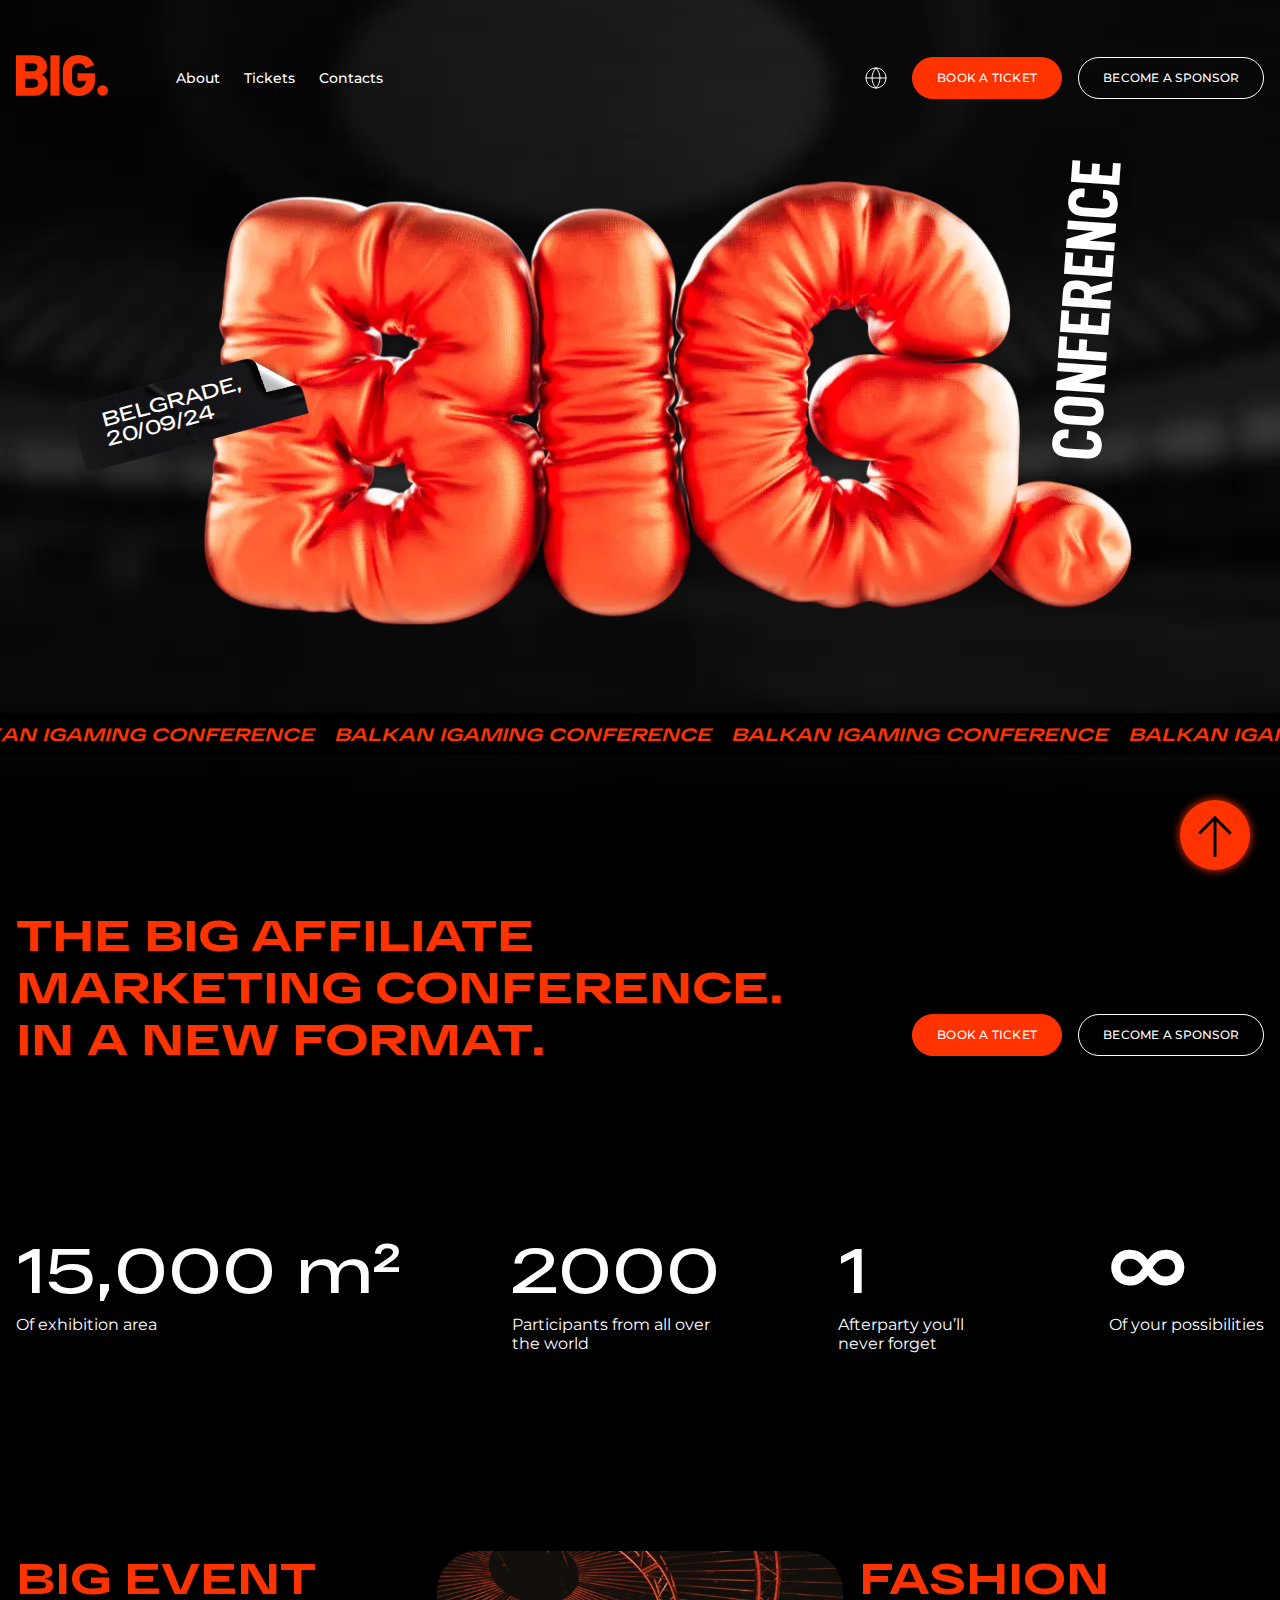
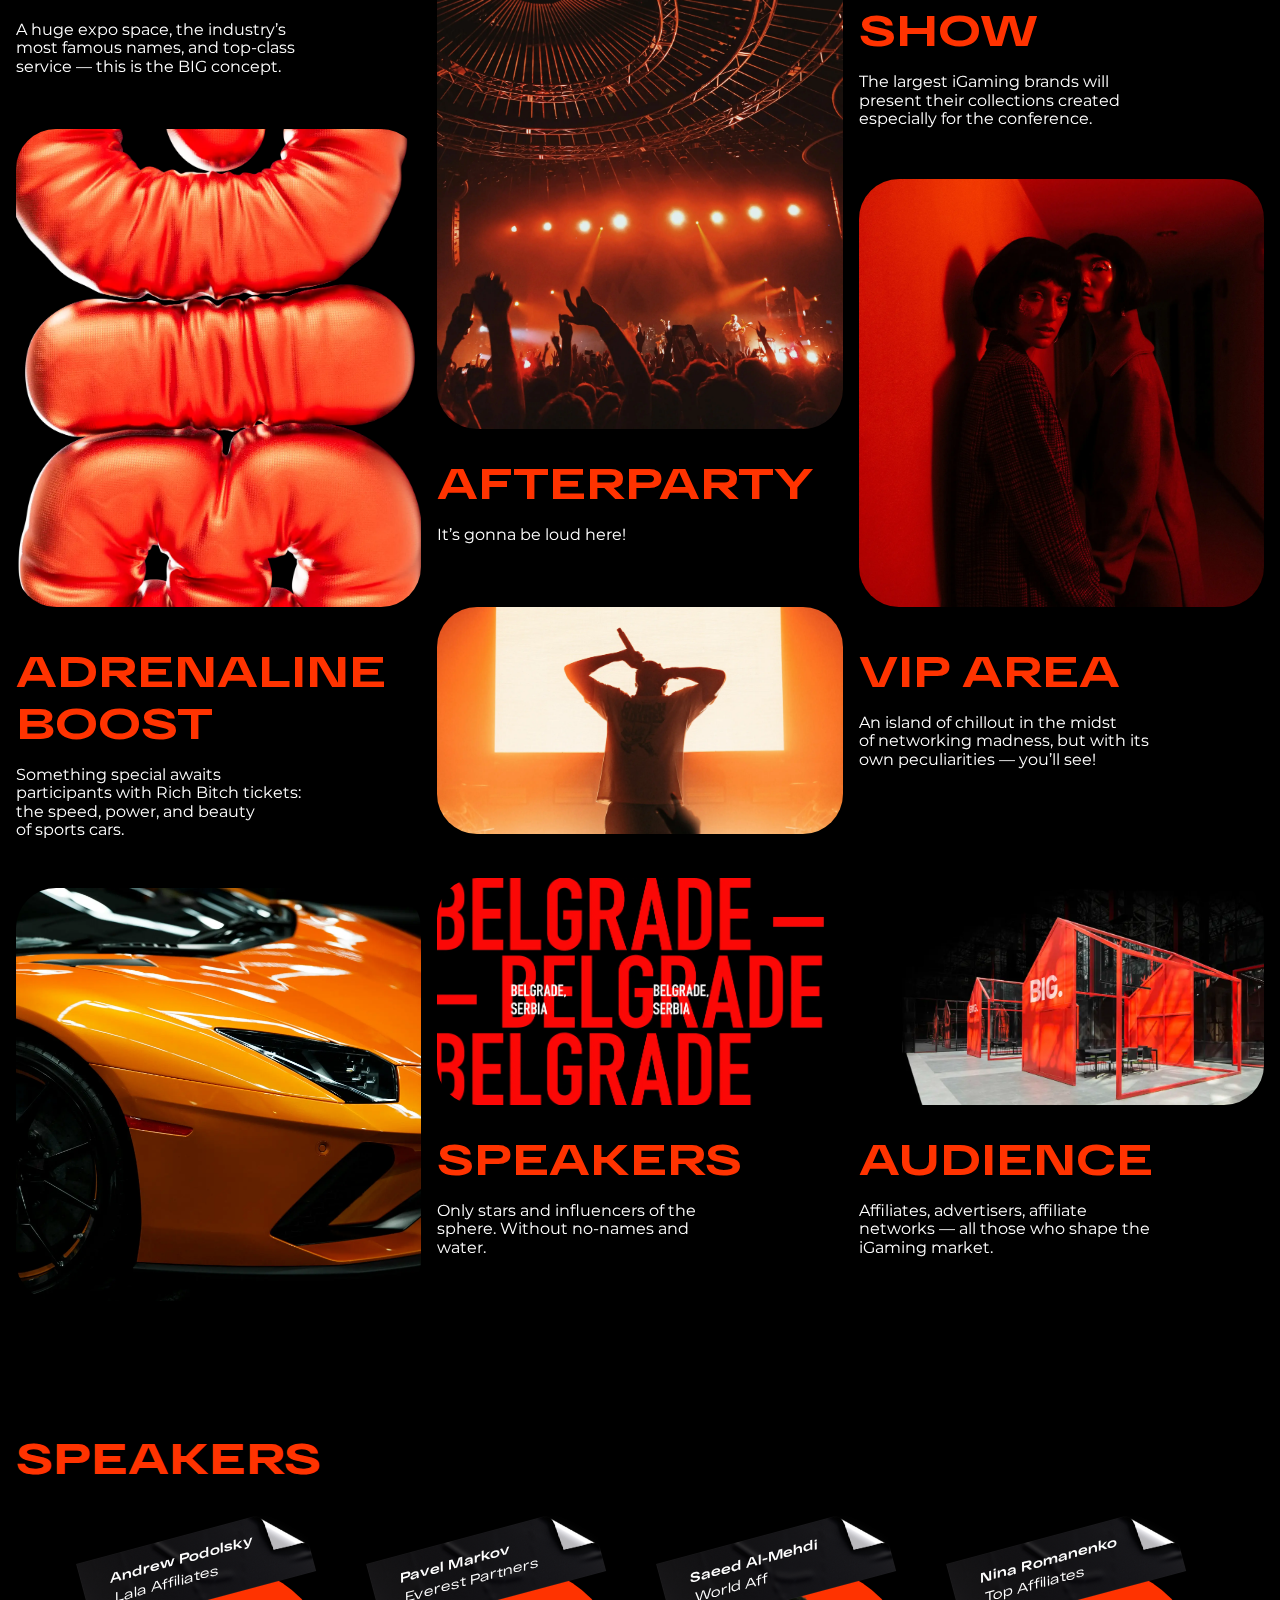
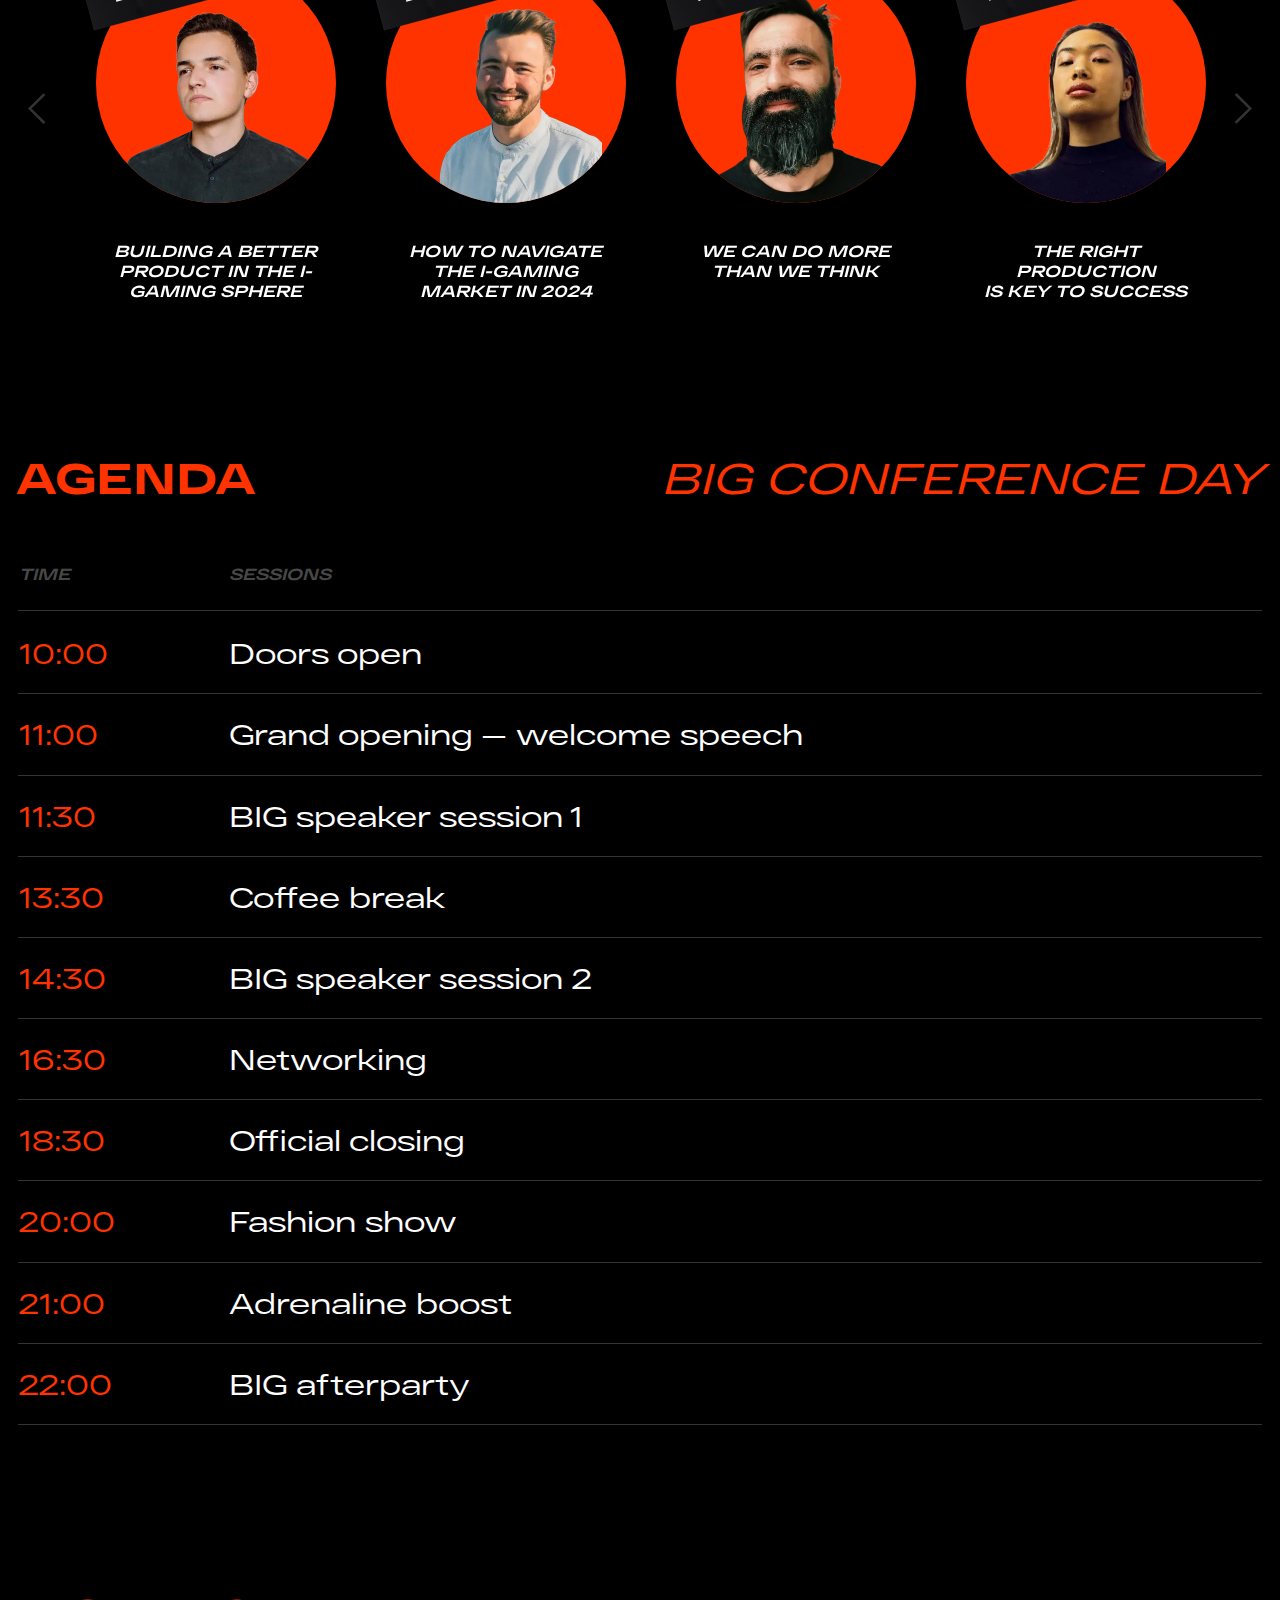
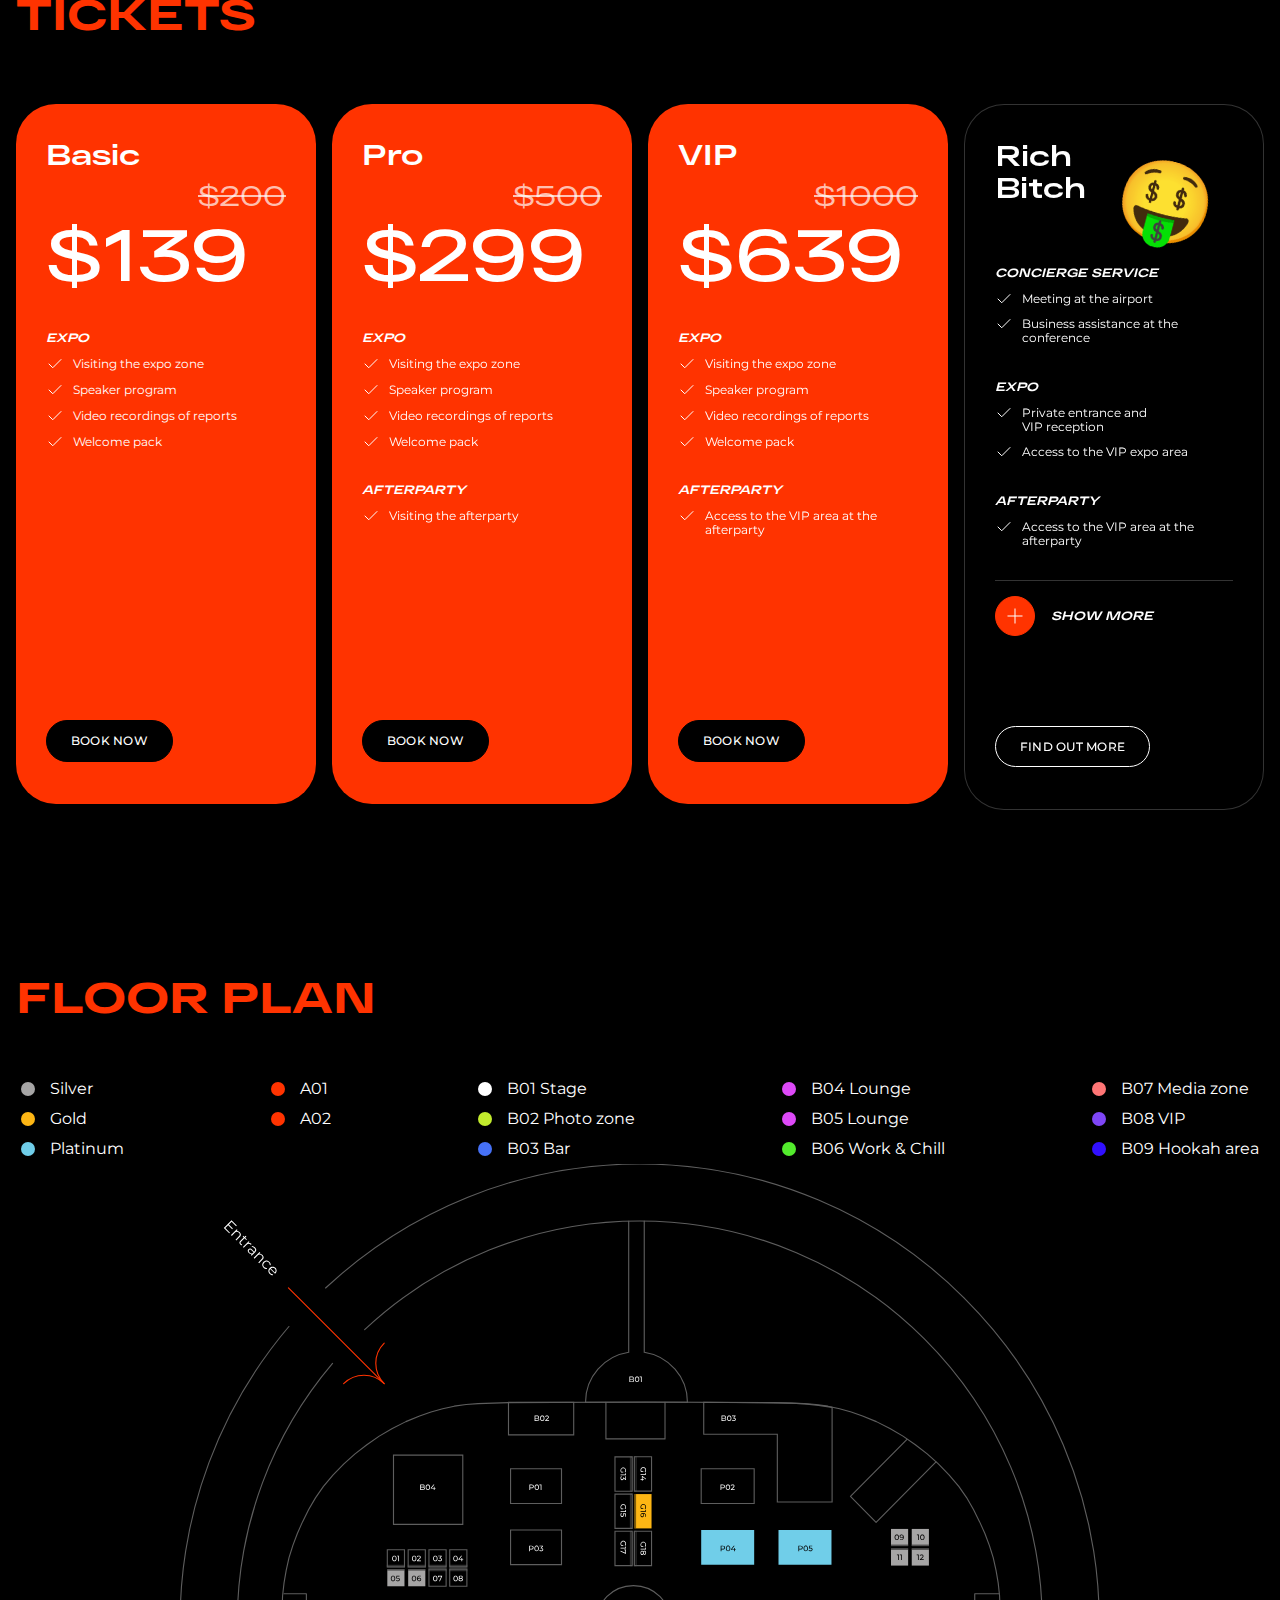
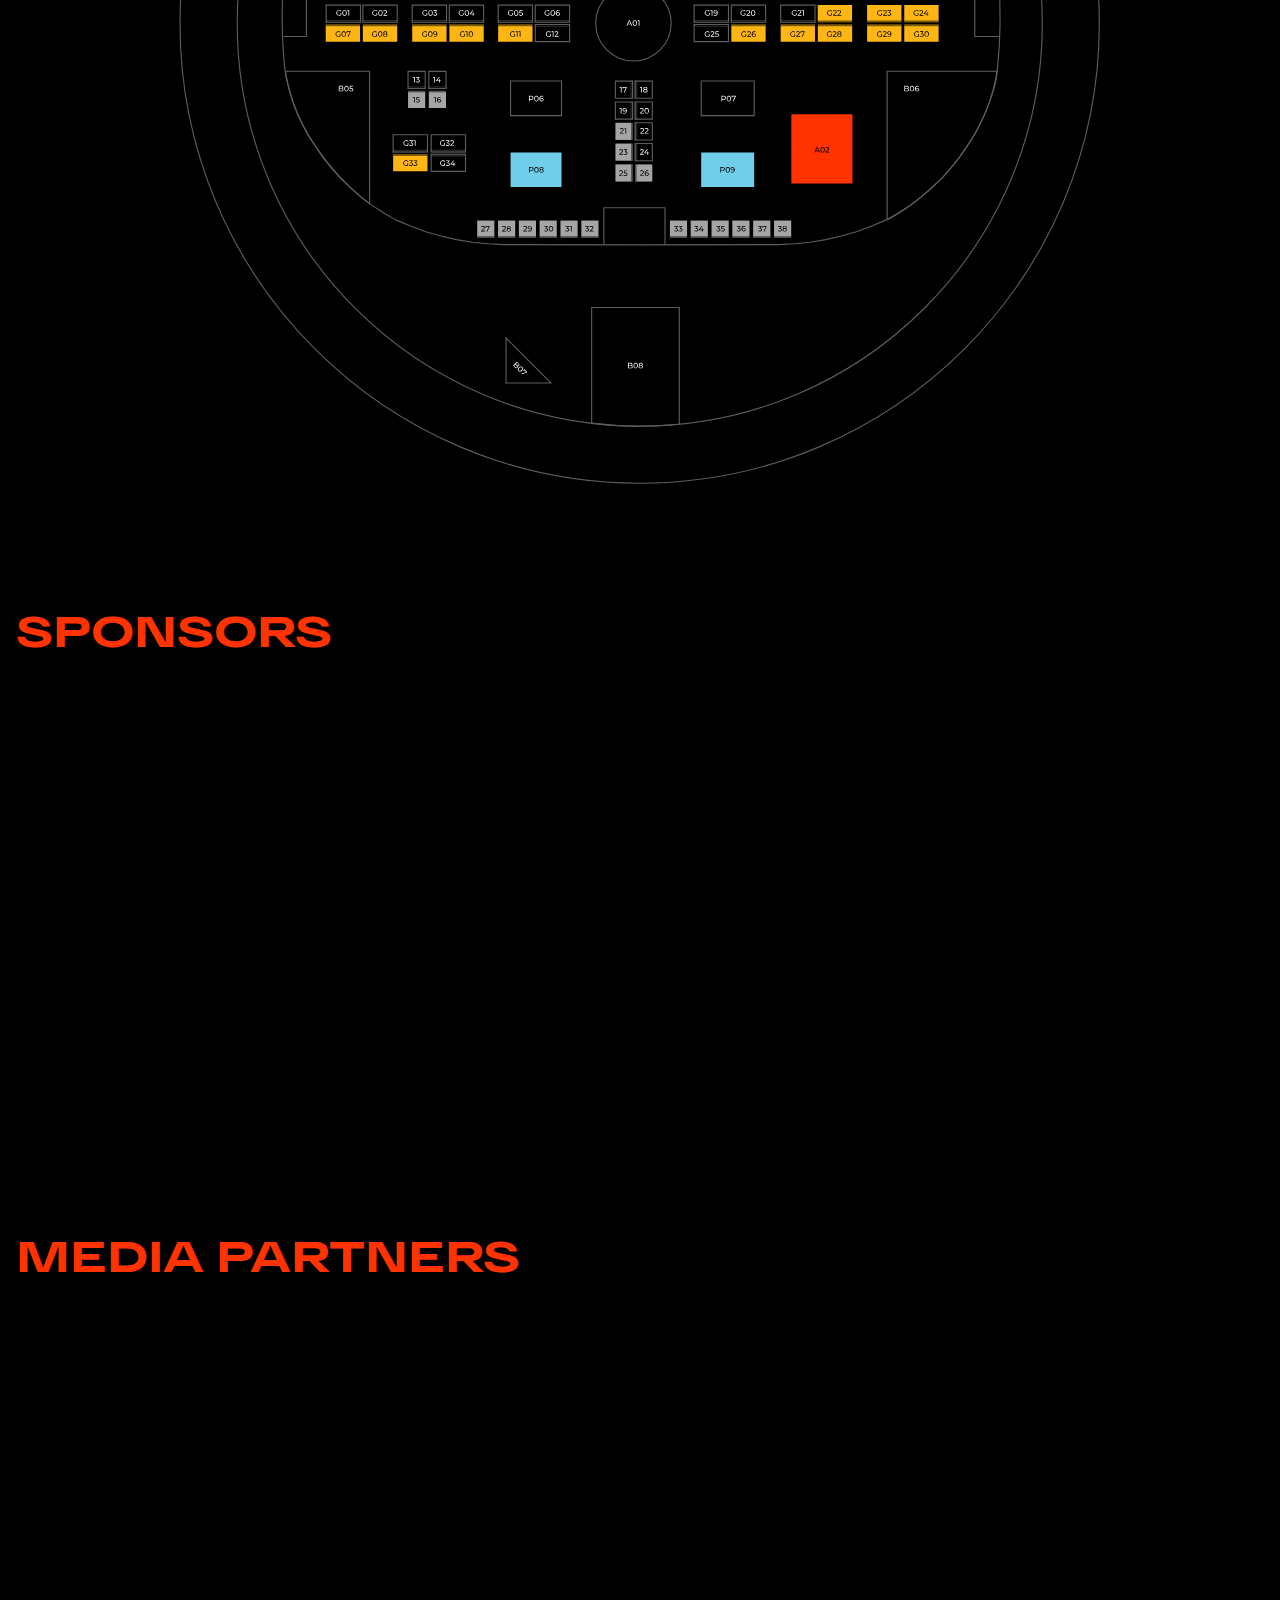
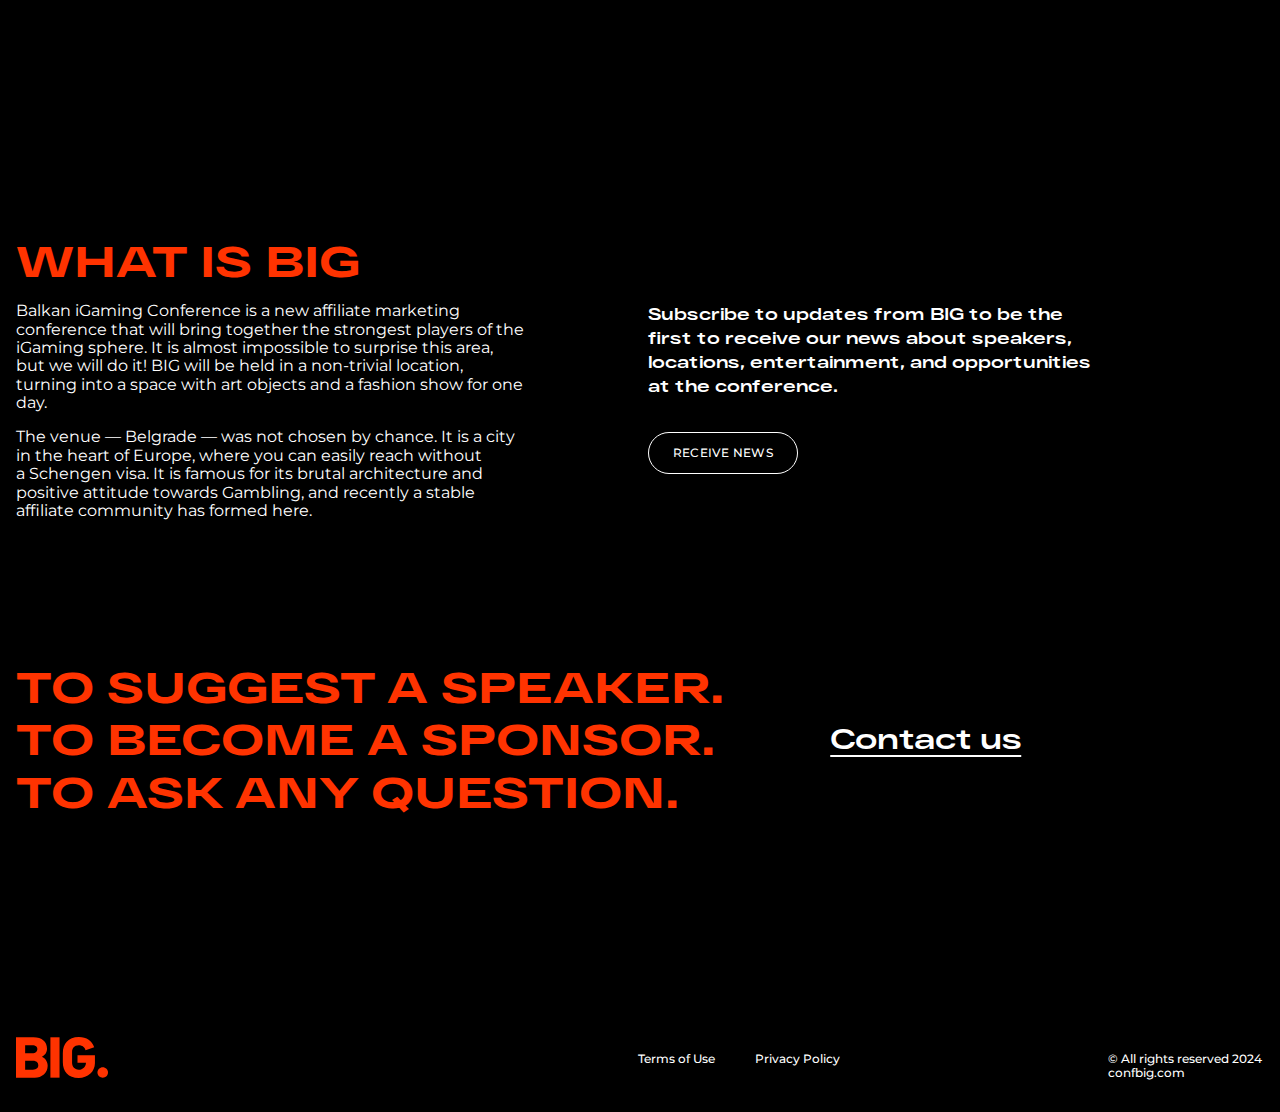
==== commit 7af1356c: "Add files via upload" ====
--- a/index.html
+++ b/index.html
@@ -185,7 +185,7 @@
         </div>
         <div class="sidebar__text-wrapper">
           <p class="sidebar__text">This booth is booked. Please, choose another booth.</p>
-        </div> --></div></div><div class="floorplan__map-wrapper"><svg width="827" height="827" viewBox="0 0 827 827" fill="none" xmlns="http://www.w3.org/2000/svg"><g id="floorplan"><g id="outlines"><path d="M97.8957 146.071C36.8267 218.103 0 311.289 0 413.122C0 641.34 184.983 826.322 413.2 826.322C641.417 826.322 826.4 641.34 826.4 413.122C826.4 184.905 641.417 0 413.2 0C304.032 0 204.747 42.3854 130.862 111.484" stroke="#5E5E5E" stroke-linecap="round" stroke-linejoin="round"/><path d="M137.116 179.272C83.6129 242.348 51.4185 323.954 51.4185 413.125C51.4185 612.931 213.394 774.983 413.277 774.983C613.161 774.983 775.136 613.008 775.136 413.125C775.136 213.242 613.083 51.2666 413.2 51.2666C317.621 51.2666 230.611 88.3248 165.99 148.93" stroke="#5E5E5E" stroke-linecap="round" stroke-linejoin="round"/><path d="M707.931 522.501L713.95 513.395L719.044 503.75L723.751 493.718L727.532 483.686L730.773 473.268L733.319 462.542L735.017 451.662L735.866 440.781L736.56 432.061L737.178 413.001L736.946 393.786L736.715 388.076L735.48 376.5L733.551 365.234L731.004 353.89L727.609 343.01L723.519 332.129L718.812 321.712L713.256 310.599L707.083 299.873L700.06 289.841L691.263 279.424L681.694 269.624L671.663 260.595L661.014 252.338L649.901 244.621L638.172 237.753L625.98 231.58L613.556 226.487L603.37 222.86L592.875 220.082L582.38 217.69L571.731 216.224L561.082 215.375L533.764 214.526L419.248 213.909L295.24 214.526L267.923 215.375L257.196 216.224L246.547 217.69L236.13 220.082L225.635 222.86L215.372 226.487L203.025 231.58L190.832 237.753L179.103 244.621L167.991 252.338L157.342 260.595L147.31 269.624L137.664 279.424L128.944 289.841L121.922 299.873L115.671 310.599L110.115 321.712L105.485 332.129L101.395 343.01L98.0001 353.89L95.4535 365.234L93.5244 376.5L92.2125 388.076L91.981 393.786L91.8267 413.001L92.444 432.061L93.0613 440.781L93.9102 451.662L95.6079 462.542L98.2315 473.268L101.395 483.686L105.254 493.718L109.961 503.75L115.054 513.395L121.073 522.501" stroke="#5E5E5E" stroke-linecap="round" stroke-linejoin="round"/><path d="M121.073 522.501L128.095 532.996L135.966 542.796L144.3 552.211L153.483 560.931L162.898 569.111L173.084 576.75L183.579 583.618L194.459 589.791L207.732 595.348L220.928 600.209L234.586 604.067L248.476 607.308L262.598 609.624L276.642 611.09L290.764 611.784H305.04L414.772 612.016L523.887 611.784H538.24L552.284 611.09L566.406 609.624L580.528 607.308L594.341 604.067L607.999 600.209L621.272 595.348L634.468 589.791L645.348 583.618L655.843 576.75L666.106 569.111L675.521 560.931L684.704 552.211L692.961 542.796L700.909 532.996L707.931 522.501" stroke="#5E5E5E" stroke-linecap="round" stroke-linejoin="round"/><path d="M736.383 424.776H714.403V386.31H736.383" stroke="#5E5E5E" stroke-linecap="round" stroke-linejoin="round"/><path d="M679.6 267.717L625.724 322.201L602.668 298.839L653.5 247.5" stroke="#5E5E5E" stroke-linecap="round" stroke-linejoin="round"/><path d="M435.982 214.129V247.1H382.862V214.129" stroke="#5E5E5E" stroke-linecap="round" stroke-linejoin="round"/><path d="M93.4502 386.31H113.599V424.776H93.4502" stroke="#5E5E5E" stroke-linecap="round" stroke-linejoin="round"/><path d="M381.03 611.612V578.641H435.982V611.612" stroke="#5E5E5E" stroke-linecap="round" stroke-linejoin="round"/><g id="arrow"><path d="M97.4595 111.276L180.414 194.309" stroke="#FF3300" stroke-linecap="round" stroke-linejoin="round"/><g id="Group"><path d="M183.579 197.472C173.47 187.363 173.47 171.004 183.579 160.972" stroke="#FF3300" stroke-linecap="round" stroke-linejoin="round"/><path d="M147.079 197.472C157.188 187.363 173.547 187.363 183.579 197.472" stroke="#FF3300" stroke-linecap="round" stroke-linejoin="round"/></g></g><path id="Entrance" d="M44.905 61.7089L44.2715 62.3425L39.3712 57.4423L46.3009 50.5126L51.0526 55.2644L50.4191 55.8979L46.3999 51.8787L43.9349 54.3437L47.5185 57.9273L46.8948 58.551L43.3112 54.9674L40.7374 57.5412L44.905 61.7089ZM53.7448 61.3223C54.3981 61.9757 54.7248 62.6851 54.7248 63.4507C54.738 64.2163 54.3816 64.962 53.6557 65.688L50.6363 68.7073L49.9335 68.0045L52.8835 65.0544C53.4247 64.5132 53.7019 63.9655 53.7151 63.4111C53.7283 62.8567 53.4841 62.3288 52.9825 61.8272C52.4215 61.2662 51.8078 60.989 51.1412 60.9956C50.4878 61.0022 49.8675 61.2992 49.2801 61.8866L46.5478 64.6188L45.845 63.916L51.0521 58.7088L51.7253 59.382L50.765 60.3423C51.2732 60.2169 51.7814 60.2367 52.2895 60.4017C52.8109 60.5666 53.296 60.8735 53.7448 61.3223ZM55.6035 73.0409C55.3527 73.0277 55.0953 72.9551 54.8313 72.8231C54.5805 72.6911 54.3495 72.5195 54.1383 72.3084C53.65 71.82 53.4058 71.3118 53.4058 70.7838C53.4058 70.2559 53.6467 69.751 54.1284 69.2692L57.2765 66.1212L56.3459 65.1906L56.9399 64.5966L57.8704 65.5272L59.0089 64.3888L59.7118 65.0916L58.5733 66.2301L60.1572 67.814L59.5633 68.408L57.9793 66.824L54.8709 69.9325C54.5607 70.2427 54.399 70.5561 54.3858 70.8729C54.3858 71.1897 54.531 71.4933 54.8214 71.7837C54.9666 71.9289 55.1283 72.0444 55.3065 72.1302C55.4913 72.2226 55.6761 72.2754 55.8609 72.2886L55.6035 73.0409ZM61.4268 71.1229C61.9416 70.9381 62.4498 70.9183 62.9514 71.0635C63.4595 71.2153 63.9545 71.5321 64.4363 72.0138L63.7532 72.6969L63.5948 72.5187C63.0471 71.9709 62.4498 71.7103 61.803 71.7367C61.1563 71.7631 60.5293 72.0798 59.9221 72.687L57.2691 75.3401L56.5662 74.6372L61.7733 69.4301L62.4465 70.1032L61.4268 71.1229ZM67.5208 75.0983C68.2005 75.7781 68.5503 76.471 68.5701 77.1772C68.5965 77.8768 68.2764 78.5598 67.6098 79.2264L64.3826 82.4536L63.7094 81.7805L64.5212 80.9687C64.0922 81.0809 63.6468 81.0578 63.1848 80.8994C62.7294 80.7476 62.2905 80.4605 61.8681 80.0382C61.2874 79.4574 60.964 78.8568 60.898 78.2364C60.832 77.6161 61.0267 77.0782 61.4821 76.6228C61.9242 76.1807 62.439 75.9827 63.0264 76.0289C63.6204 76.0817 64.2671 76.4578 64.9667 77.1574L66.6199 78.8106L66.9367 78.4938C67.3855 78.0451 67.5999 77.5798 67.5802 77.098C67.567 76.6096 67.3195 76.1246 66.8377 75.6428C66.5077 75.3128 66.1348 75.0521 65.719 74.8607C65.3099 74.6627 64.9007 74.5505 64.4915 74.5241L64.6994 73.6827C65.1878 73.7223 65.6761 73.8675 66.1645 74.1183C66.6595 74.3624 67.1116 74.6891 67.5208 75.0983ZM62.5314 79.5927C62.9274 79.9887 63.3564 80.2394 63.8183 80.345C64.2869 80.444 64.7621 80.3912 65.2439 80.1866L66.0952 79.3353L64.4618 77.7019C63.5709 76.8109 62.8152 76.6756 62.1948 77.296C61.8912 77.5996 61.7658 77.956 61.8186 78.3651C61.878 78.7677 62.1156 79.1769 62.5314 79.5927ZM74.1915 81.769C74.8448 82.4224 75.1715 83.1319 75.1715 83.8974C75.1847 84.663 74.8283 85.4087 74.1024 86.1347L71.083 89.154L70.3802 88.4512L73.3302 85.5011C73.8714 84.96 74.1486 84.4122 74.1618 83.8578C74.175 83.3034 73.9308 82.7755 73.4292 82.2739C72.8682 81.7129 72.2545 81.4357 71.5879 81.4423C70.9345 81.4489 70.3142 81.7459 69.7268 82.3333L66.9945 85.0656L66.2917 84.3627L71.4988 79.1556L72.172 79.8287L71.2117 80.789C71.7199 80.6636 72.2281 80.6834 72.7362 80.8484C73.2576 81.0134 73.7427 81.3202 74.1915 81.769ZM75.1192 93.2892C74.6044 92.7744 74.2546 92.2002 74.0698 91.5667C73.8916 90.9397 73.8883 90.3094 74.0599 89.6759C74.2381 89.0357 74.5813 88.4615 75.0895 87.9533C75.5976 87.4452 76.1685 87.1053 76.8021 86.9337C77.4356 86.7621 78.0659 86.7654 78.6929 86.9436C79.3264 87.1284 79.9006 87.4782 80.4154 87.9929C80.8642 88.4417 81.1743 88.9301 81.3459 89.4581C81.5307 89.986 81.5571 90.5206 81.4251 91.0618L80.5441 90.8935C80.6299 90.4645 80.6035 90.0553 80.4649 89.666C80.3329 89.27 80.1118 88.9169 79.8016 88.6067C79.4254 88.2305 78.9998 87.9764 78.5246 87.8444C78.0626 87.7125 77.5907 87.7158 77.109 87.8543C76.6338 87.9995 76.1982 88.2701 75.8022 88.6661C75.3996 89.0687 75.1258 89.5076 74.9806 89.9827C74.8486 90.4579 74.8453 90.9298 74.9707 91.3984C75.1093 91.8669 75.3666 92.2893 75.7428 92.6655C76.053 92.9757 76.4028 93.2001 76.7922 93.3387C77.1816 93.4773 77.5907 93.5037 78.0197 93.4179L78.188 94.2989C77.6468 94.4309 77.109 94.4078 76.5744 94.2296C76.0464 94.0448 75.5613 93.7313 75.1192 93.2892ZM85.4214 98.7209L81.0657 94.3651C80.5641 94.9459 80.3331 95.5927 80.3727 96.3054C80.4189 97.0116 80.7291 97.6518 81.3032 98.2259C81.6266 98.5493 81.9797 98.7902 82.3625 98.9486C82.7519 99.1004 83.1578 99.1631 83.5801 99.1367L83.5207 99.988C83.0126 100.034 82.511 99.955 82.016 99.7504C81.5276 99.5525 81.0756 99.2456 80.6598 98.8298C80.1252 98.2952 79.7622 97.7079 79.5708 97.0677C79.3926 96.4275 79.3893 95.7907 79.5609 95.1571C79.7325 94.5235 80.0724 93.9526 80.5806 93.4445C81.0888 92.9363 81.653 92.5898 82.2734 92.405C82.9004 92.2268 83.5174 92.2169 84.1246 92.3753C84.7384 92.5403 85.2861 92.8637 85.7679 93.3455C86.2497 93.8273 86.5698 94.3717 86.7282 94.9789C86.8866 95.5861 86.8734 96.1998 86.6886 96.8202C86.5104 97.434 86.1639 97.9982 85.6491 98.513L85.4214 98.7209ZM85.1641 93.9493C84.6625 93.4478 84.0784 93.1871 83.4118 93.1673C82.7585 93.1475 82.1513 93.3719 81.5903 93.8405L85.2828 97.533C85.7514 96.972 85.9725 96.3615 85.9461 95.7016C85.9329 95.0416 85.6722 94.4575 85.1641 93.9493Z" fill="white"/></g><g id="elements"><g id="91" class="stand"><g class="stand__image"><path class="stand__image-main" d="M448.803 773.311C448.803 773.311 427.5 775.299 408 775C388.5 774.701 370.04 772.301 370.04 772.301V668.396H448.803V773.311Z" fill="#7E46F6"/></g>class="stand__text"><path class="stand__text-main" id="B08" d="M406.032 720.459C406.317 720.538 406.541 720.683 406.704 720.893C406.867 721.098 406.949 721.36 406.949 721.677C406.949 722.102 406.788 722.428 406.466 722.657C406.149 722.886 405.684 723 405.073 723H402.735V718.1H404.933C405.493 718.1 405.925 718.212 406.228 718.436C406.536 718.66 406.69 718.97 406.69 719.367C406.69 719.624 406.629 719.845 406.508 720.032C406.391 720.219 406.233 720.361 406.032 720.459ZM403.435 718.667V720.235H404.87C405.229 720.235 405.505 720.17 405.696 720.039C405.892 719.904 405.99 719.708 405.99 719.451C405.99 719.194 405.892 719.001 405.696 718.87C405.505 718.735 405.229 718.667 404.87 718.667H403.435ZM405.045 722.433C405.442 722.433 405.74 722.368 405.941 722.237C406.142 722.106 406.242 721.901 406.242 721.621C406.242 721.075 405.843 720.802 405.045 720.802H403.435V722.433H405.045ZM409.636 723.056C409.249 723.056 408.903 722.958 408.6 722.762C408.301 722.561 408.066 722.272 407.893 721.894C407.72 721.516 407.634 721.068 407.634 720.55C407.634 720.032 407.72 719.584 407.893 719.206C408.066 718.828 408.301 718.541 408.6 718.345C408.903 718.144 409.249 718.044 409.636 718.044C410.019 718.044 410.359 718.144 410.658 718.345C410.961 718.541 411.199 718.828 411.372 719.206C411.545 719.584 411.631 720.032 411.631 720.55C411.631 721.068 411.545 721.516 411.372 721.894C411.199 722.272 410.961 722.561 410.658 722.762C410.359 722.958 410.019 723.056 409.636 723.056ZM409.636 722.433C410.028 722.433 410.341 722.272 410.574 721.95C410.812 721.628 410.931 721.161 410.931 720.55C410.931 719.939 410.812 719.472 410.574 719.15C410.341 718.828 410.028 718.667 409.636 718.667C409.239 718.667 408.922 718.828 408.684 719.15C408.451 719.472 408.334 719.939 408.334 720.55C408.334 721.161 408.451 721.628 408.684 721.95C408.922 722.272 409.239 722.433 409.636 722.433ZM415.299 720.431C415.579 720.538 415.793 720.692 415.943 720.893C416.092 721.094 416.167 721.334 416.167 721.614C416.167 721.908 416.087 722.165 415.929 722.384C415.77 722.599 415.544 722.764 415.25 722.881C414.956 722.998 414.61 723.056 414.214 723.056C413.822 723.056 413.479 722.998 413.185 722.881C412.895 722.764 412.671 722.599 412.513 722.384C412.354 722.165 412.275 721.908 412.275 721.614C412.275 721.334 412.347 721.094 412.492 720.893C412.641 720.692 412.856 720.538 413.136 720.431C412.912 720.324 412.741 720.181 412.625 720.004C412.508 719.827 412.45 719.617 412.45 719.374C412.45 719.103 412.522 718.868 412.667 718.667C412.816 718.466 413.024 718.312 413.29 718.205C413.556 718.098 413.864 718.044 414.214 718.044C414.568 718.044 414.879 718.098 415.145 718.205C415.415 718.312 415.623 718.466 415.768 718.667C415.917 718.868 415.992 719.103 415.992 719.374C415.992 719.612 415.931 719.822 415.81 720.004C415.693 720.181 415.523 720.324 415.299 720.431ZM414.214 718.611C413.882 718.611 413.621 718.683 413.43 718.828C413.238 718.968 413.143 719.159 413.143 719.402C413.143 719.645 413.236 719.836 413.423 719.976C413.614 720.116 413.878 720.186 414.214 720.186C414.554 720.186 414.82 720.116 415.012 719.976C415.208 719.836 415.306 719.645 415.306 719.402C415.306 719.159 415.205 718.968 415.005 718.828C414.809 718.683 414.545 718.611 414.214 718.611ZM414.214 722.489C414.601 722.489 414.907 722.41 415.131 722.251C415.355 722.088 415.467 721.868 415.467 721.593C415.467 721.322 415.355 721.11 415.131 720.956C414.907 720.797 414.601 720.718 414.214 720.718C413.826 720.718 413.523 720.797 413.304 720.956C413.084 721.11 412.975 721.322 412.975 721.593C412.975 721.868 413.084 722.088 413.304 722.251C413.523 722.41 413.826 722.489 414.214 722.489Z" fill="black"/></g></g><g id="90" class="stand"><g class="stand__image"><path class="stand__image-main" d="M293.107 695.871V736.168H333.405L293.107 695.871Z" fill="#FF7676"/></g><g class="stand__text"><path class="stand__text-main" id="B07" d="M303.501 721.094C303.647 721.351 303.703 721.612 303.67 721.876C303.64 722.137 303.513 722.379 303.289 722.604C302.988 722.904 302.643 723.021 302.254 722.955C301.868 722.892 301.459 722.645 301.026 722.213L299.373 720.56L302.838 717.095L304.392 718.649C304.788 719.045 305.014 719.429 305.07 719.802C305.13 720.178 305.019 720.507 304.739 720.787C304.557 720.969 304.358 721.083 304.14 721.129C303.925 721.178 303.713 721.167 303.501 721.094ZM302.932 717.991L301.823 719.099L302.838 720.114C303.092 720.368 303.333 720.517 303.561 720.56C303.795 720.602 304.003 720.533 304.184 720.352C304.366 720.17 304.434 719.964 304.387 719.733C304.348 719.502 304.201 719.259 303.947 719.005L302.932 717.991ZM301.408 721.792C301.688 722.072 301.945 722.237 302.18 722.287C302.414 722.336 302.63 722.262 302.828 722.064C303.214 721.678 303.125 721.203 302.561 720.639L301.422 719.5L300.269 720.654L301.408 721.792ZM304.213 725.479C303.939 725.205 303.765 724.891 303.689 724.538C303.619 724.185 303.657 723.814 303.802 723.425C303.948 723.035 304.203 722.657 304.57 722.291C304.936 721.925 305.314 721.669 305.703 721.524C306.093 721.379 306.462 721.342 306.812 721.415C307.168 721.488 307.483 721.661 307.757 721.935C308.028 722.205 308.198 722.517 308.267 722.87C308.343 723.223 308.308 723.595 308.163 723.984C308.018 724.373 307.762 724.751 307.396 725.117C307.03 725.484 306.652 725.739 306.262 725.885C305.873 726.03 305.5 726.066 305.144 725.994C304.794 725.921 304.484 725.749 304.213 725.479ZM304.654 725.038C304.931 725.315 305.266 725.423 305.659 725.36C306.055 725.301 306.469 725.055 306.901 724.622C307.333 724.19 307.579 723.776 307.639 723.38C307.701 722.987 307.594 722.652 307.317 722.375C307.036 722.095 306.698 721.984 306.302 722.044C305.909 722.106 305.497 722.354 305.065 722.786C304.632 723.218 304.385 723.631 304.322 724.024C304.263 724.419 304.373 724.758 304.654 725.038ZM312.094 726.351L311.757 726.687L307.228 728.415L306.704 727.89L311.109 726.227L309.525 724.643L308.906 725.262L308.431 724.787L309.481 723.737L312.094 726.351Z" fill="black"/></g></g><g id="89" class="stand stand--booked"><g class="stand__image"><path class="stand__image-main" d="M635.639 455.916V589.632L635.793 589.554C635.793 589.554 678.367 568 706.258 525.606C733.318 484.475 734.552 455.916 734.552 455.916H635.639Z" fill="#53EB2D"/></g><g class="stand__text"><path class="stand__text-main" id="B06" d="M654.388 471.459C654.673 471.538 654.897 471.683 655.06 471.893C655.224 472.098 655.305 472.36 655.305 472.677C655.305 473.102 655.144 473.428 654.822 473.657C654.505 473.886 654.041 474 653.429 474H651.091V469.1H653.289C653.849 469.1 654.281 469.212 654.584 469.436C654.892 469.66 655.046 469.97 655.046 470.367C655.046 470.624 654.986 470.845 654.864 471.032C654.748 471.219 654.589 471.361 654.388 471.459ZM651.791 469.667V471.235H653.226C653.586 471.235 653.861 471.17 654.052 471.039C654.248 470.904 654.346 470.708 654.346 470.451C654.346 470.194 654.248 470.001 654.052 469.87C653.861 469.735 653.586 469.667 653.226 469.667H651.791ZM653.401 473.433C653.798 473.433 654.097 473.368 654.297 473.237C654.498 473.106 654.598 472.901 654.598 472.621C654.598 472.075 654.199 471.802 653.401 471.802H651.791V473.433H653.401ZM657.992 474.056C657.605 474.056 657.26 473.958 656.956 473.762C656.658 473.561 656.422 473.272 656.249 472.894C656.077 472.516 655.99 472.068 655.99 471.55C655.99 471.032 656.077 470.584 656.249 470.206C656.422 469.828 656.658 469.541 656.956 469.345C657.26 469.144 657.605 469.044 657.992 469.044C658.375 469.044 658.716 469.144 659.014 469.345C659.318 469.541 659.556 469.828 659.728 470.206C659.901 470.584 659.987 471.032 659.987 471.55C659.987 472.068 659.901 472.516 659.728 472.894C659.556 473.272 659.318 473.561 659.014 473.762C658.716 473.958 658.375 474.056 657.992 474.056ZM657.992 473.433C658.384 473.433 658.697 473.272 658.93 472.95C659.168 472.628 659.287 472.161 659.287 471.55C659.287 470.939 659.168 470.472 658.93 470.15C658.697 469.828 658.384 469.667 657.992 469.667C657.596 469.667 657.278 469.828 657.04 470.15C656.807 470.472 656.69 470.939 656.69 471.55C656.69 472.161 656.807 472.628 657.04 472.95C657.278 473.272 657.596 473.433 657.992 473.433ZM662.773 471.025C663.095 471.025 663.382 471.086 663.634 471.207C663.891 471.328 664.092 471.503 664.236 471.732C664.381 471.956 664.453 472.215 664.453 472.509C664.453 472.817 664.376 473.088 664.222 473.321C664.073 473.554 663.865 473.736 663.599 473.867C663.338 473.993 663.044 474.056 662.717 474.056C662.059 474.056 661.551 473.844 661.191 473.419C660.837 472.994 660.659 472.392 660.659 471.613C660.659 471.067 660.755 470.603 660.946 470.22C661.142 469.833 661.413 469.541 661.758 469.345C662.108 469.144 662.514 469.044 662.976 469.044C663.214 469.044 663.438 469.07 663.648 469.121C663.858 469.168 664.04 469.238 664.194 469.331L663.928 469.877C663.695 469.723 663.382 469.646 662.99 469.646C662.482 469.646 662.083 469.805 661.793 470.122C661.504 470.435 661.359 470.892 661.359 471.494C661.359 471.569 661.362 471.627 661.366 471.669C661.506 471.459 661.698 471.3 661.94 471.193C662.188 471.081 662.465 471.025 662.773 471.025ZM662.689 473.489C663.011 473.489 663.273 473.403 663.473 473.23C663.674 473.057 663.774 472.826 663.774 472.537C663.774 472.248 663.672 472.019 663.466 471.851C663.266 471.678 662.995 471.592 662.654 471.592C662.435 471.592 662.239 471.634 662.066 471.718C661.898 471.802 661.765 471.916 661.667 472.061C661.574 472.206 661.527 472.367 661.527 472.544C661.527 472.717 661.572 472.875 661.66 473.02C661.754 473.16 661.887 473.274 662.059 473.363C662.237 473.447 662.447 473.489 662.689 473.489Z" fill="black"/></g></g><g id="88" class="stand stand--booked"><g class="stand__image"><path class="stand__image-main" d="M94.96 455.916C94.96 455.916 97.854 484.736 116.48 515.003C141.41 555.514 170.382 574.978 170.382 574.978V455.916H94.96Z" fill="#DD49F7"/></g><g class="stand__text"><path class="stand__text-main" id="B05" d="M146.039 471.459C146.324 471.538 146.548 471.683 146.711 471.893C146.874 472.098 146.956 472.36 146.956 472.677C146.956 473.102 146.795 473.428 146.473 473.657C146.156 473.886 145.691 474 145.08 474H142.742V469.1H144.94C145.5 469.1 145.932 469.212 146.235 469.436C146.543 469.66 146.697 469.97 146.697 470.367C146.697 470.624 146.636 470.845 146.515 471.032C146.398 471.219 146.24 471.361 146.039 471.459ZM143.442 469.667V471.235H144.877C145.236 471.235 145.512 471.17 145.703 471.039C145.899 470.904 145.997 470.708 145.997 470.451C145.997 470.194 145.899 470.001 145.703 469.87C145.512 469.735 145.236 469.667 144.877 469.667H143.442ZM145.052 473.433C145.449 473.433 145.747 473.368 145.948 473.237C146.149 473.106 146.249 472.901 146.249 472.621C146.249 472.075 145.85 471.802 145.052 471.802H143.442V473.433H145.052ZM149.643 474.056C149.255 474.056 148.91 473.958 148.607 473.762C148.308 473.561 148.072 473.272 147.9 472.894C147.727 472.516 147.641 472.068 147.641 471.55C147.641 471.032 147.727 470.584 147.9 470.206C148.072 469.828 148.308 469.541 148.607 469.345C148.91 469.144 149.255 469.044 149.643 469.044C150.025 469.044 150.366 469.144 150.665 469.345C150.968 469.541 151.206 469.828 151.379 470.206C151.551 470.584 151.638 471.032 151.638 471.55C151.638 472.068 151.551 472.516 151.379 472.894C151.206 473.272 150.968 473.561 150.665 473.762C150.366 473.958 150.025 474.056 149.643 474.056ZM149.643 473.433C150.035 473.433 150.347 473.272 150.581 472.95C150.819 472.628 150.938 472.161 150.938 471.55C150.938 470.939 150.819 470.472 150.581 470.15C150.347 469.828 150.035 469.667 149.643 469.667C149.246 469.667 148.929 469.828 148.691 470.15C148.457 470.472 148.341 470.939 148.341 471.55C148.341 472.161 148.457 472.628 148.691 472.95C148.929 473.272 149.246 473.433 149.643 473.433ZM153.71 471.053C154.41 471.053 154.923 471.186 155.25 471.452C155.581 471.713 155.747 472.073 155.747 472.53C155.747 472.819 155.677 473.081 155.537 473.314C155.401 473.543 155.194 473.725 154.914 473.86C154.638 473.991 154.298 474.056 153.892 474.056C153.546 474.056 153.213 474.005 152.891 473.902C152.569 473.795 152.303 473.648 152.093 473.461L152.415 472.908C152.583 473.067 152.797 473.195 153.059 473.293C153.32 473.386 153.595 473.433 153.885 473.433C154.253 473.433 154.538 473.356 154.739 473.202C154.944 473.043 155.047 472.829 155.047 472.558C155.047 472.264 154.935 472.042 154.711 471.893C154.487 471.739 154.104 471.662 153.563 471.662H152.45L152.709 469.1H155.474V469.709H153.297L153.164 471.053H153.71Z" fill="black"/></g></g><g id="87" class="stand stand--booked"><g class="stand__image"><path class="stand__image-main" d="M254.193 261.692H191.914V323.971H254.193V261.692Z" fill="#DD49F7"/></g><g class="stand__text"><path class="stand__text-main" id="B04" d="M219.207 290.459C219.492 290.538 219.716 290.683 219.879 290.893C220.043 291.098 220.124 291.36 220.124 291.677C220.124 292.102 219.963 292.428 219.641 292.657C219.324 292.886 218.86 293 218.248 293H215.91V288.1H218.108C218.668 288.1 219.1 288.212 219.403 288.436C219.711 288.66 219.865 288.97 219.865 289.367C219.865 289.624 219.805 289.845 219.683 290.032C219.567 290.219 219.408 290.361 219.207 290.459ZM216.61 288.667V290.235H218.045C218.405 290.235 218.68 290.17 218.871 290.039C219.067 289.904 219.165 289.708 219.165 289.451C219.165 289.194 219.067 289.001 218.871 288.87C218.68 288.735 218.405 288.667 218.045 288.667H216.61ZM218.22 292.433C218.617 292.433 218.916 292.368 219.116 292.237C219.317 292.106 219.417 291.901 219.417 291.621C219.417 291.075 219.018 290.802 218.22 290.802H216.61V292.433H218.22ZM222.811 293.056C222.424 293.056 222.078 292.958 221.775 292.762C221.476 292.561 221.241 292.272 221.068 291.894C220.895 291.516 220.809 291.068 220.809 290.55C220.809 290.032 220.895 289.584 221.068 289.206C221.241 288.828 221.476 288.541 221.775 288.345C222.078 288.144 222.424 288.044 222.811 288.044C223.194 288.044 223.534 288.144 223.833 288.345C224.136 288.541 224.374 288.828 224.547 289.206C224.72 289.584 224.806 290.032 224.806 290.55C224.806 291.068 224.72 291.516 224.547 291.894C224.374 292.272 224.136 292.561 223.833 292.762C223.534 292.958 223.194 293.056 222.811 293.056ZM222.811 292.433C223.203 292.433 223.516 292.272 223.749 291.95C223.987 291.628 224.106 291.161 224.106 290.55C224.106 289.939 223.987 289.472 223.749 289.15C223.516 288.828 223.203 288.667 222.811 288.667C222.414 288.667 222.097 288.828 221.859 289.15C221.626 289.472 221.509 289.939 221.509 290.55C221.509 291.161 221.626 291.628 221.859 291.95C222.097 292.272 222.414 292.433 222.811 292.433ZM229.741 291.796H228.81V293H228.131V291.796H225.408V291.306L227.914 288.1H228.67L226.269 291.194H228.152V290.13H228.81V291.194H229.741V291.796Z" fill="black"/></g></g><g id="86" class="stand stand--booked"><g class="stand__image"><path class="stand__image-main" d="M561.603 215.578C548.998 214.631 534.241 214.739 534.241 214.739L470.784 214.129V242.954H536.947V303.883H586.182V218.781C586.182 218.781 574.208 216.525 561.603 215.578Z" fill="#4671F6"/></g><g class="stand__text"><path class="stand__text-main" id="B03" d="M490.08 228.459C490.365 228.538 490.589 228.683 490.752 228.893C490.915 229.098 490.997 229.36 490.997 229.677C490.997 230.102 490.836 230.428 490.514 230.657C490.197 230.886 489.732 231 489.121 231H486.783V226.1H488.981C489.541 226.1 489.973 226.212 490.276 226.436C490.584 226.66 490.738 226.97 490.738 227.367C490.738 227.624 490.677 227.845 490.556 228.032C490.439 228.219 490.281 228.361 490.08 228.459ZM487.483 226.667V228.235H488.918C489.277 228.235 489.553 228.17 489.744 228.039C489.94 227.904 490.038 227.708 490.038 227.451C490.038 227.194 489.94 227.001 489.744 226.87C489.553 226.735 489.277 226.667 488.918 226.667H487.483ZM489.093 230.433C489.49 230.433 489.788 230.368 489.989 230.237C490.19 230.106 490.29 229.901 490.29 229.621C490.29 229.075 489.891 228.802 489.093 228.802H487.483V230.433H489.093ZM493.684 231.056C493.296 231.056 492.951 230.958 492.648 230.762C492.349 230.561 492.113 230.272 491.941 229.894C491.768 229.516 491.682 229.068 491.682 228.55C491.682 228.032 491.768 227.584 491.941 227.206C492.113 226.828 492.349 226.541 492.648 226.345C492.951 226.144 493.296 226.044 493.684 226.044C494.066 226.044 494.407 226.144 494.706 226.345C495.009 226.541 495.247 226.828 495.42 227.206C495.592 227.584 495.679 228.032 495.679 228.55C495.679 229.068 495.592 229.516 495.42 229.894C495.247 230.272 495.009 230.561 494.706 230.762C494.407 230.958 494.066 231.056 493.684 231.056ZM493.684 230.433C494.076 230.433 494.388 230.272 494.622 229.95C494.86 229.628 494.979 229.161 494.979 228.55C494.979 227.939 494.86 227.472 494.622 227.15C494.388 226.828 494.076 226.667 493.684 226.667C493.287 226.667 492.97 226.828 492.732 227.15C492.498 227.472 492.382 227.939 492.382 228.55C492.382 229.161 492.498 229.628 492.732 229.95C492.97 230.272 493.287 230.433 493.684 230.433ZM498.158 228.158C498.639 228.205 499.005 228.354 499.257 228.606C499.509 228.853 499.635 229.171 499.635 229.558C499.635 229.838 499.565 230.092 499.425 230.321C499.285 230.545 499.075 230.725 498.795 230.86C498.52 230.991 498.182 231.056 497.78 231.056C497.43 231.056 497.094 231.005 496.772 230.902C496.45 230.795 496.187 230.648 495.981 230.461L496.303 229.908C496.471 230.067 496.686 230.195 496.947 230.293C497.209 230.386 497.486 230.433 497.78 230.433C498.144 230.433 498.427 230.356 498.627 230.202C498.833 230.048 498.935 229.836 498.935 229.565C498.935 229.294 498.835 229.084 498.634 228.935C498.434 228.786 498.13 228.711 497.724 228.711H497.332V228.221L498.564 226.709H496.205V226.1H499.439V226.576L498.158 228.158Z" fill="black"/></g></g><g id="85" class="stand stand--booked"><g class="stand__image"><path class="stand__image-main" d="M353.903 214.196H295.288V243.504H353.903V214.196Z" fill="#C2EB2D"/></g><g class="stand__text"><path class="stand__text-main" id="B02" d="M322.049 228.459C322.334 228.538 322.558 228.683 322.721 228.893C322.884 229.098 322.966 229.36 322.966 229.677C322.966 230.102 322.805 230.428 322.483 230.657C322.166 230.886 321.701 231 321.09 231H318.752V226.1H320.95C321.51 226.1 321.942 226.212 322.245 226.436C322.553 226.66 322.707 226.97 322.707 227.367C322.707 227.624 322.646 227.845 322.525 228.032C322.408 228.219 322.25 228.361 322.049 228.459ZM319.452 226.667V228.235H320.887C321.246 228.235 321.522 228.17 321.713 228.039C321.909 227.904 322.007 227.708 322.007 227.451C322.007 227.194 321.909 227.001 321.713 226.87C321.522 226.735 321.246 226.667 320.887 226.667H319.452ZM321.062 230.433C321.459 230.433 321.757 230.368 321.958 230.237C322.159 230.106 322.259 229.901 322.259 229.621C322.259 229.075 321.86 228.802 321.062 228.802H319.452V230.433H321.062ZM325.653 231.056C325.266 231.056 324.92 230.958 324.617 230.762C324.318 230.561 324.083 230.272 323.91 229.894C323.737 229.516 323.651 229.068 323.651 228.55C323.651 228.032 323.737 227.584 323.91 227.206C324.083 226.828 324.318 226.541 324.617 226.345C324.92 226.144 325.266 226.044 325.653 226.044C326.036 226.044 326.376 226.144 326.675 226.345C326.978 226.541 327.216 226.828 327.389 227.206C327.562 227.584 327.648 228.032 327.648 228.55C327.648 229.068 327.562 229.516 327.389 229.894C327.216 230.272 326.978 230.561 326.675 230.762C326.376 230.958 326.036 231.056 325.653 231.056ZM325.653 230.433C326.045 230.433 326.358 230.272 326.591 229.95C326.829 229.628 326.948 229.161 326.948 228.55C326.948 227.939 326.829 227.472 326.591 227.15C326.358 226.828 326.045 226.667 325.653 226.667C325.256 226.667 324.939 226.828 324.701 227.15C324.468 227.472 324.351 227.939 324.351 228.55C324.351 229.161 324.468 229.628 324.701 229.95C324.939 230.272 325.256 230.433 325.653 230.433ZM331.743 230.391V231H328.222V230.524L330.217 228.599C330.46 228.366 330.623 228.165 330.707 227.997C330.791 227.824 330.833 227.652 330.833 227.479C330.833 227.222 330.742 227.024 330.56 226.884C330.383 226.739 330.126 226.667 329.79 226.667C329.249 226.667 328.831 226.844 328.537 227.199L328.061 226.786C328.253 226.553 328.502 226.371 328.81 226.24C329.123 226.109 329.471 226.044 329.853 226.044C330.367 226.044 330.775 226.168 331.078 226.415C331.382 226.658 331.533 226.989 331.533 227.409C331.533 227.67 331.477 227.918 331.365 228.151C331.253 228.384 331.041 228.65 330.728 228.949L329.23 230.391H331.743Z" fill="black"/></g></g><g id="84" class="stand stand--booked"><g class="stand__image"><path class="stand__image-main" d="M403.349 51.106V169.274C381.409 172.6 364.544 191.392 364.544 214.129H456.13C456.13 191.47 439.344 172.677 417.325 169.274V51.106" fill="white"/></g><g class="stand__text"><path class="stand__text-main" id="B01" d="M407.263 193.459C407.548 193.538 407.772 193.683 407.935 193.893C408.099 194.098 408.18 194.36 408.18 194.677C408.18 195.102 408.019 195.428 407.697 195.657C407.38 195.886 406.916 196 406.304 196H403.966V191.1H406.164C406.724 191.1 407.156 191.212 407.459 191.436C407.767 191.66 407.921 191.97 407.921 192.367C407.921 192.624 407.861 192.845 407.739 193.032C407.623 193.219 407.464 193.361 407.263 193.459ZM404.666 191.667V193.235H406.101C406.461 193.235 406.736 193.17 406.927 193.039C407.123 192.904 407.221 192.708 407.221 192.451C407.221 192.194 407.123 192.001 406.927 191.87C406.736 191.735 406.461 191.667 406.101 191.667H404.666ZM406.276 195.433C406.673 195.433 406.972 195.368 407.172 195.237C407.373 195.106 407.473 194.901 407.473 194.621C407.473 194.075 407.074 193.802 406.276 193.802H404.666V195.433H406.276ZM410.867 196.056C410.48 196.056 410.135 195.958 409.831 195.762C409.533 195.561 409.297 195.272 409.124 194.894C408.952 194.516 408.865 194.068 408.865 193.55C408.865 193.032 408.952 192.584 409.124 192.206C409.297 191.828 409.533 191.541 409.831 191.345C410.135 191.144 410.48 191.044 410.867 191.044C411.25 191.044 411.591 191.144 411.889 191.345C412.193 191.541 412.431 191.828 412.603 192.206C412.776 192.584 412.862 193.032 412.862 193.55C412.862 194.068 412.776 194.516 412.603 194.894C412.431 195.272 412.193 195.561 411.889 195.762C411.591 195.958 411.25 196.056 410.867 196.056ZM410.867 195.433C411.259 195.433 411.572 195.272 411.805 194.95C412.043 194.628 412.162 194.161 412.162 193.55C412.162 192.939 412.043 192.472 411.805 192.15C411.572 191.828 411.259 191.667 410.867 191.667C410.471 191.667 410.153 191.828 409.915 192.15C409.682 192.472 409.565 192.939 409.565 193.55C409.565 194.161 409.682 194.628 409.915 194.95C410.153 195.272 410.471 195.433 410.867 195.433ZM415.033 191.1V196H414.34V191.709H413.234V191.1H415.033Z" fill="black"/></g></g><g id="83" class="stand"><g class="stand__image"><path class="stand__image-main" d="M604.481 494.515H549.53V556.793H604.481V494.515Z" fill="#FF3300"/></g><g class="stand__text"><path class="stand__text-main" id="&#208;&#144;02" d="M573.989 527.775H571.385L570.846 529H570.125L572.344 524.1H573.037L575.263 529H574.528L573.989 527.775ZM573.744 527.215L572.687 524.814L571.63 527.215H573.744ZM577.629 529.056C577.242 529.056 576.896 528.958 576.593 528.762C576.294 528.561 576.059 528.272 575.886 527.894C575.713 527.516 575.627 527.068 575.627 526.55C575.627 526.032 575.713 525.584 575.886 525.206C576.059 524.828 576.294 524.541 576.593 524.345C576.896 524.144 577.242 524.044 577.629 524.044C578.012 524.044 578.352 524.144 578.651 524.345C578.954 524.541 579.192 524.828 579.365 525.206C579.538 525.584 579.624 526.032 579.624 526.55C579.624 527.068 579.538 527.516 579.365 527.894C579.192 528.272 578.954 528.561 578.651 528.762C578.352 528.958 578.012 529.056 577.629 529.056ZM577.629 528.433C578.021 528.433 578.334 528.272 578.567 527.95C578.805 527.628 578.924 527.161 578.924 526.55C578.924 525.939 578.805 525.472 578.567 525.15C578.334 524.828 578.021 524.667 577.629 524.667C577.232 524.667 576.915 524.828 576.677 525.15C576.444 525.472 576.327 525.939 576.327 526.55C576.327 527.161 576.444 527.628 576.677 527.95C576.915 528.272 577.232 528.433 577.629 528.433ZM583.719 528.391V529H580.198V528.524L582.193 526.599C582.436 526.366 582.599 526.165 582.683 525.997C582.767 525.824 582.809 525.652 582.809 525.479C582.809 525.222 582.718 525.024 582.536 524.884C582.359 524.739 582.102 524.667 581.766 524.667C581.225 524.667 580.807 524.844 580.513 525.199L580.037 524.786C580.229 524.553 580.478 524.371 580.786 524.24C581.099 524.109 581.447 524.044 581.829 524.044C582.343 524.044 582.751 524.168 583.054 524.415C583.358 524.658 583.509 524.989 583.509 525.409C583.509 525.67 583.453 525.918 583.341 526.151C583.229 526.384 583.017 526.65 582.704 526.949L581.206 528.391H583.719Z" fill="black"/></g></g><g id="82" class="stand stand--booked"><g class="stand__image"><path class="stand__image-main" d="M407.59 446.757C426.305 446.757 441.477 431.585 441.477 412.87C441.477 394.155 426.305 378.983 407.59 378.983C388.875 378.983 373.703 394.155 373.703 412.87C373.703 431.585 388.875 446.757 407.59 446.757Z" fill="#FF3300"/></g><g class="stand__text"><path class="stand__text-main" id="&#208;&#144;01" d="M405.203 413.775H402.599L402.06 415H401.339L403.558 410.1H404.251L406.477 415H405.742L405.203 413.775ZM404.958 413.215L403.901 410.814L402.844 413.215H404.958ZM408.843 415.056C408.456 415.056 408.111 414.958 407.807 414.762C407.509 414.561 407.273 414.272 407.1 413.894C406.928 413.516 406.841 413.068 406.841 412.55C406.841 412.032 406.928 411.584 407.1 411.206C407.273 410.828 407.509 410.541 407.807 410.345C408.111 410.144 408.456 410.044 408.843 410.044C409.226 410.044 409.567 410.144 409.865 410.345C410.169 410.541 410.407 410.828 410.579 411.206C410.752 411.584 410.838 412.032 410.838 412.55C410.838 413.068 410.752 413.516 410.579 413.894C410.407 414.272 410.169 414.561 409.865 414.762C409.567 414.958 409.226 415.056 408.843 415.056ZM408.843 414.433C409.235 414.433 409.548 414.272 409.781 413.95C410.019 413.628 410.138 413.161 410.138 412.55C410.138 411.939 410.019 411.472 409.781 411.15C409.548 410.828 409.235 410.667 408.843 410.667C408.447 410.667 408.129 410.828 407.891 411.15C407.658 411.472 407.541 411.939 407.541 412.55C407.541 413.161 407.658 413.628 407.891 413.95C408.129 414.272 408.447 414.433 408.843 414.433ZM413.009 410.1V415H412.316V410.709H411.21V410.1H413.009Z" fill="black"/></g></g><g id="81" class="stand"><g class="stand__image"><path class="stand__image-main" d="M516.132 528.972H468.507V560.111H516.132V528.972Z" fill="#70CEE9"/></g><g class="stand__text"><path class="stand__text-main" id="P09" d="M487.646 542.1C488.281 542.1 488.78 542.252 489.144 542.555C489.508 542.858 489.69 543.276 489.69 543.808C489.69 544.34 489.508 544.758 489.144 545.061C488.78 545.364 488.281 545.516 487.646 545.516H486.435V547H485.735V542.1H487.646ZM487.625 544.907C488.068 544.907 488.407 544.814 488.64 544.627C488.873 544.436 488.99 544.163 488.99 543.808C488.99 543.453 488.873 543.183 488.64 542.996C488.407 542.805 488.068 542.709 487.625 542.709H486.435V544.907H487.625ZM492.39 547.056C492.002 547.056 491.657 546.958 491.354 546.762C491.055 546.561 490.819 546.272 490.647 545.894C490.474 545.516 490.388 545.068 490.388 544.55C490.388 544.032 490.474 543.584 490.647 543.206C490.819 542.828 491.055 542.541 491.354 542.345C491.657 542.144 492.002 542.044 492.39 542.044C492.772 542.044 493.113 542.144 493.412 542.345C493.715 542.541 493.953 542.828 494.126 543.206C494.298 543.584 494.385 544.032 494.385 544.55C494.385 545.068 494.298 545.516 494.126 545.894C493.953 546.272 493.715 546.561 493.412 546.762C493.113 546.958 492.772 547.056 492.39 547.056ZM492.39 546.433C492.782 546.433 493.094 546.272 493.328 545.95C493.566 545.628 493.685 545.161 493.685 544.55C493.685 543.939 493.566 543.472 493.328 543.15C493.094 542.828 492.782 542.667 492.39 542.667C491.993 542.667 491.676 542.828 491.438 543.15C491.204 543.472 491.088 543.939 491.088 544.55C491.088 545.161 491.204 545.628 491.438 545.95C491.676 546.272 491.993 546.433 492.39 546.433ZM496.646 542.044C497.304 542.044 497.81 542.256 498.165 542.681C498.524 543.106 498.704 543.708 498.704 544.487C498.704 545.033 498.606 545.5 498.41 545.887C498.218 546.27 497.948 546.561 497.598 546.762C497.252 546.958 496.849 547.056 496.387 547.056C496.149 547.056 495.925 547.033 495.715 546.986C495.505 546.935 495.323 546.862 495.169 546.769L495.435 546.223C495.673 546.377 495.988 546.454 496.38 546.454C496.888 546.454 497.285 546.298 497.57 545.985C497.859 545.668 498.004 545.208 498.004 544.606V544.431C497.864 544.641 497.67 544.802 497.423 544.914C497.175 545.021 496.898 545.075 496.59 545.075C496.268 545.075 495.978 545.014 495.722 544.893C495.47 544.772 495.271 544.599 495.127 544.375C494.987 544.146 494.917 543.885 494.917 543.591C494.917 543.283 494.991 543.012 495.141 542.779C495.295 542.546 495.502 542.366 495.764 542.24C496.025 542.109 496.319 542.044 496.646 542.044ZM496.709 544.508C496.928 544.508 497.124 544.466 497.297 544.382C497.469 544.298 497.602 544.184 497.696 544.039C497.794 543.894 497.843 543.733 497.843 543.556C497.843 543.383 497.796 543.227 497.703 543.087C497.614 542.942 497.481 542.828 497.304 542.744C497.131 542.655 496.921 542.611 496.674 542.611C496.352 542.611 496.09 542.697 495.89 542.87C495.694 543.043 495.596 543.274 495.596 543.563C495.596 543.852 495.696 544.083 495.897 544.256C496.097 544.424 496.368 544.508 496.709 544.508Z" fill="black"/></g></g><g id="80" class="stand"><g class="stand__image"><path class="stand__image-main" d="M342.943 528.972H297.15V560.111H342.943V528.972Z" fill="#70CEE9"/></g><g class="stand__text"><path class="stand__text-main" id="P08" d="M315.646 542.1C316.281 542.1 316.78 542.252 317.144 542.555C317.508 542.858 317.69 543.276 317.69 543.808C317.69 544.34 317.508 544.758 317.144 545.061C316.78 545.364 316.281 545.516 315.646 545.516H314.435V547H313.735V542.1H315.646ZM315.625 544.907C316.068 544.907 316.407 544.814 316.64 544.627C316.873 544.436 316.99 544.163 316.99 543.808C316.99 543.453 316.873 543.183 316.64 542.996C316.407 542.805 316.068 542.709 315.625 542.709H314.435V544.907H315.625ZM320.39 547.056C320.002 547.056 319.657 546.958 319.354 546.762C319.055 546.561 318.819 546.272 318.647 545.894C318.474 545.516 318.388 545.068 318.388 544.55C318.388 544.032 318.474 543.584 318.647 543.206C318.819 542.828 319.055 542.541 319.354 542.345C319.657 542.144 320.002 542.044 320.39 542.044C320.772 542.044 321.113 542.144 321.412 542.345C321.715 542.541 321.953 542.828 322.126 543.206C322.298 543.584 322.385 544.032 322.385 544.55C322.385 545.068 322.298 545.516 322.126 545.894C321.953 546.272 321.715 546.561 321.412 546.762C321.113 546.958 320.772 547.056 320.39 547.056ZM320.39 546.433C320.782 546.433 321.094 546.272 321.328 545.95C321.566 545.628 321.685 545.161 321.685 544.55C321.685 543.939 321.566 543.472 321.328 543.15C321.094 542.828 320.782 542.667 320.39 542.667C319.993 542.667 319.676 542.828 319.438 543.15C319.204 543.472 319.088 543.939 319.088 544.55C319.088 545.161 319.204 545.628 319.438 545.95C319.676 546.272 319.993 546.433 320.39 546.433ZM326.053 544.431C326.333 544.538 326.547 544.692 326.697 544.893C326.846 545.094 326.921 545.334 326.921 545.614C326.921 545.908 326.841 546.165 326.683 546.384C326.524 546.599 326.298 546.764 326.004 546.881C325.71 546.998 325.364 547.056 324.968 547.056C324.576 547.056 324.233 546.998 323.939 546.881C323.649 546.764 323.425 546.599 323.267 546.384C323.108 546.165 323.029 545.908 323.029 545.614C323.029 545.334 323.101 545.094 323.246 544.893C323.395 544.692 323.61 544.538 323.89 544.431C323.666 544.324 323.495 544.181 323.379 544.004C323.262 543.827 323.204 543.617 323.204 543.374C323.204 543.103 323.276 542.868 323.421 542.667C323.57 542.466 323.778 542.312 324.044 542.205C324.31 542.098 324.618 542.044 324.968 542.044C325.322 542.044 325.633 542.098 325.899 542.205C326.169 542.312 326.377 542.466 326.522 542.667C326.671 542.868 326.746 543.103 326.746 543.374C326.746 543.612 326.685 543.822 326.564 544.004C326.447 544.181 326.277 544.324 326.053 544.431ZM324.968 542.611C324.636 542.611 324.375 542.683 324.184 542.828C323.992 542.968 323.897 543.159 323.897 543.402C323.897 543.645 323.99 543.836 324.177 543.976C324.368 544.116 324.632 544.186 324.968 544.186C325.308 544.186 325.574 544.116 325.766 543.976C325.962 543.836 326.06 543.645 326.06 543.402C326.06 543.159 325.959 542.968 325.759 542.828C325.563 542.683 325.299 542.611 324.968 542.611ZM324.968 546.489C325.355 546.489 325.661 546.41 325.885 546.251C326.109 546.088 326.221 545.868 326.221 545.593C326.221 545.322 326.109 545.11 325.885 544.956C325.661 544.797 325.355 544.718 324.968 544.718C324.58 544.718 324.277 544.797 324.058 544.956C323.838 545.11 323.729 545.322 323.729 545.593C323.729 545.868 323.838 546.088 324.058 546.251C324.277 546.41 324.58 546.489 324.968 546.489Z" fill="black"/></g></g><g id="79" class="stand stand--booked"><g class="stand__image"><path class="stand__image-main" d="M516.132 464.713H468.507V495.853H516.132V464.713Z" fill="#70CEE9"/></g><g class="stand__text"><path class="stand__text-main" id="P07" d="M488.646 478.1C489.281 478.1 489.78 478.252 490.144 478.555C490.508 478.858 490.69 479.276 490.69 479.808C490.69 480.34 490.508 480.758 490.144 481.061C489.78 481.364 489.281 481.516 488.646 481.516H487.435V483H486.735V478.1H488.646ZM488.625 480.907C489.068 480.907 489.407 480.814 489.64 480.627C489.873 480.436 489.99 480.163 489.99 479.808C489.99 479.453 489.873 479.183 489.64 478.996C489.407 478.805 489.068 478.709 488.625 478.709H487.435V480.907H488.625ZM493.39 483.056C493.002 483.056 492.657 482.958 492.354 482.762C492.055 482.561 491.819 482.272 491.647 481.894C491.474 481.516 491.388 481.068 491.388 480.55C491.388 480.032 491.474 479.584 491.647 479.206C491.819 478.828 492.055 478.541 492.354 478.345C492.657 478.144 493.002 478.044 493.39 478.044C493.772 478.044 494.113 478.144 494.412 478.345C494.715 478.541 494.953 478.828 495.126 479.206C495.298 479.584 495.385 480.032 495.385 480.55C495.385 481.068 495.298 481.516 495.126 481.894C494.953 482.272 494.715 482.561 494.412 482.762C494.113 482.958 493.772 483.056 493.39 483.056ZM493.39 482.433C493.782 482.433 494.094 482.272 494.328 481.95C494.566 481.628 494.685 481.161 494.685 480.55C494.685 479.939 494.566 479.472 494.328 479.15C494.094 478.828 493.782 478.667 493.39 478.667C492.993 478.667 492.676 478.828 492.438 479.15C492.204 479.472 492.088 479.939 492.088 480.55C492.088 481.161 492.204 481.628 492.438 481.95C492.676 482.272 492.993 482.433 493.39 482.433ZM499.579 478.1V478.576L497.598 483H496.856L498.795 478.709H496.555V479.584H495.883V478.1H499.579Z" fill="black"/></g></g><g id="78" class="stand stand--booked"><g class="stand__image"><path class="stand__image-main" d="M342.943 464.713H297.15V495.853H342.943V464.713Z" fill="#70CEE9"/></g><g class="stand__text"><path class="stand__text-main" id="P06" d="M315.646 478.1C316.281 478.1 316.78 478.252 317.144 478.555C317.508 478.858 317.69 479.276 317.69 479.808C317.69 480.34 317.508 480.758 317.144 481.061C316.78 481.364 316.281 481.516 315.646 481.516H314.435V483H313.735V478.1H315.646ZM315.625 480.907C316.068 480.907 316.407 480.814 316.64 480.627C316.873 480.436 316.99 480.163 316.99 479.808C316.99 479.453 316.873 479.183 316.64 478.996C316.407 478.805 316.068 478.709 315.625 478.709H314.435V480.907H315.625ZM320.39 483.056C320.002 483.056 319.657 482.958 319.354 482.762C319.055 482.561 318.819 482.272 318.647 481.894C318.474 481.516 318.388 481.068 318.388 480.55C318.388 480.032 318.474 479.584 318.647 479.206C318.819 478.828 319.055 478.541 319.354 478.345C319.657 478.144 320.002 478.044 320.39 478.044C320.772 478.044 321.113 478.144 321.412 478.345C321.715 478.541 321.953 478.828 322.126 479.206C322.298 479.584 322.385 480.032 322.385 480.55C322.385 481.068 322.298 481.516 322.126 481.894C321.953 482.272 321.715 482.561 321.412 482.762C321.113 482.958 320.772 483.056 320.39 483.056ZM320.39 482.433C320.782 482.433 321.094 482.272 321.328 481.95C321.566 481.628 321.685 481.161 321.685 480.55C321.685 479.939 321.566 479.472 321.328 479.15C321.094 478.828 320.782 478.667 320.39 478.667C319.993 478.667 319.676 478.828 319.438 479.15C319.204 479.472 319.088 479.939 319.088 480.55C319.088 481.161 319.204 481.628 319.438 481.95C319.676 482.272 319.993 482.433 320.39 482.433ZM325.171 480.025C325.493 480.025 325.78 480.086 326.032 480.207C326.288 480.328 326.489 480.503 326.634 480.732C326.778 480.956 326.851 481.215 326.851 481.509C326.851 481.817 326.774 482.088 326.62 482.321C326.47 482.554 326.263 482.736 325.997 482.867C325.735 482.993 325.441 483.056 325.115 483.056C324.457 483.056 323.948 482.844 323.589 482.419C323.234 481.994 323.057 481.392 323.057 480.613C323.057 480.067 323.152 479.603 323.344 479.22C323.54 478.833 323.81 478.541 324.156 478.345C324.506 478.144 324.912 478.044 325.374 478.044C325.612 478.044 325.836 478.07 326.046 478.121C326.256 478.168 326.438 478.238 326.592 478.331L326.326 478.877C326.092 478.723 325.78 478.646 325.388 478.646C324.879 478.646 324.48 478.805 324.191 479.122C323.901 479.435 323.757 479.892 323.757 480.494C323.757 480.569 323.759 480.627 323.764 480.669C323.904 480.459 324.095 480.3 324.338 480.193C324.585 480.081 324.863 480.025 325.171 480.025ZM325.087 482.489C325.409 482.489 325.67 482.403 325.871 482.23C326.071 482.057 326.172 481.826 326.172 481.537C326.172 481.248 326.069 481.019 325.864 480.851C325.663 480.678 325.392 480.592 325.052 480.592C324.832 480.592 324.636 480.634 324.464 480.718C324.296 480.802 324.163 480.916 324.065 481.061C323.971 481.206 323.925 481.367 323.925 481.544C323.925 481.717 323.969 481.875 324.058 482.02C324.151 482.16 324.284 482.274 324.457 482.363C324.634 482.447 324.844 482.489 325.087 482.489Z" fill="black"/></g></g><g id="77" class="stand"><g class="stand__image"><path class="stand__image-main" d="M585.625 329H538V360.139H585.625V329Z" fill="#70CEE9"/></g><g class="stand__text"><path class="stand__text-main" id="P05" d="M557.776 343.1C558.411 343.1 558.91 343.252 559.274 343.555C559.638 343.858 559.82 344.276 559.82 344.808C559.82 345.34 559.638 345.758 559.274 346.061C558.91 346.364 558.411 346.516 557.776 346.516H556.565V348H555.865V343.1H557.776ZM557.755 345.907C558.198 345.907 558.537 345.814 558.77 345.627C559.003 345.436 559.12 345.163 559.12 344.808C559.12 344.453 559.003 344.183 558.77 343.996C558.537 343.805 558.198 343.709 557.755 343.709H556.565V345.907H557.755ZM562.52 348.056C562.132 348.056 561.787 347.958 561.484 347.762C561.185 347.561 560.949 347.272 560.777 346.894C560.604 346.516 560.518 346.068 560.518 345.55C560.518 345.032 560.604 344.584 560.777 344.206C560.949 343.828 561.185 343.541 561.484 343.345C561.787 343.144 562.132 343.044 562.52 343.044C562.902 343.044 563.243 343.144 563.542 343.345C563.845 343.541 564.083 343.828 564.256 344.206C564.428 344.584 564.515 345.032 564.515 345.55C564.515 346.068 564.428 346.516 564.256 346.894C564.083 347.272 563.845 347.561 563.542 347.762C563.243 347.958 562.902 348.056 562.52 348.056ZM562.52 347.433C562.912 347.433 563.224 347.272 563.458 346.95C563.696 346.628 563.815 346.161 563.815 345.55C563.815 344.939 563.696 344.472 563.458 344.15C563.224 343.828 562.912 343.667 562.52 343.667C562.123 343.667 561.806 343.828 561.568 344.15C561.334 344.472 561.218 344.939 561.218 345.55C561.218 346.161 561.334 346.628 561.568 346.95C561.806 347.272 562.123 347.433 562.52 347.433ZM566.587 345.053C567.287 345.053 567.8 345.186 568.127 345.452C568.458 345.713 568.624 346.073 568.624 346.53C568.624 346.819 568.554 347.081 568.414 347.314C568.278 347.543 568.071 347.725 567.791 347.86C567.515 347.991 567.175 348.056 566.769 348.056C566.423 348.056 566.09 348.005 565.768 347.902C565.446 347.795 565.18 347.648 564.97 347.461L565.292 346.908C565.46 347.067 565.674 347.195 565.936 347.293C566.197 347.386 566.472 347.433 566.762 347.433C567.13 347.433 567.415 347.356 567.616 347.202C567.821 347.043 567.924 346.829 567.924 346.558C567.924 346.264 567.812 346.042 567.588 345.893C567.364 345.739 566.981 345.662 566.44 345.662H565.327L565.586 343.1H568.351V343.709H566.174L566.041 345.053H566.587Z" fill="black"/></g></g><g id="76" class="stand"><g class="stand__image"><path class="stand__image-main" d="M516.132 329H468.507V360.139H516.132V329Z" fill="#70CEE9"/></g><g class="stand__text"><path class="stand__text-main" id="P04" d="M487.944 343.1C488.579 343.1 489.078 343.252 489.442 343.555C489.806 343.858 489.988 344.276 489.988 344.808C489.988 345.34 489.806 345.758 489.442 346.061C489.078 346.364 488.579 346.516 487.944 346.516H486.733V348H486.033V343.1H487.944ZM487.923 345.907C488.367 345.907 488.705 345.814 488.938 345.627C489.172 345.436 489.288 345.163 489.288 344.808C489.288 344.453 489.172 344.183 488.938 343.996C488.705 343.805 488.367 343.709 487.923 343.709H486.733V345.907H487.923ZM492.688 348.056C492.301 348.056 491.955 347.958 491.652 347.762C491.353 347.561 491.118 347.272 490.945 346.894C490.772 346.516 490.686 346.068 490.686 345.55C490.686 345.032 490.772 344.584 490.945 344.206C491.118 343.828 491.353 343.541 491.652 343.345C491.955 343.144 492.301 343.044 492.688 343.044C493.071 343.044 493.411 343.144 493.71 343.345C494.013 343.541 494.251 343.828 494.424 344.206C494.597 344.584 494.683 345.032 494.683 345.55C494.683 346.068 494.597 346.516 494.424 346.894C494.251 347.272 494.013 347.561 493.71 347.762C493.411 347.958 493.071 348.056 492.688 348.056ZM492.688 347.433C493.08 347.433 493.393 347.272 493.626 346.95C493.864 346.628 493.983 346.161 493.983 345.55C493.983 344.939 493.864 344.472 493.626 344.15C493.393 343.828 493.08 343.667 492.688 343.667C492.291 343.667 491.974 343.828 491.736 344.15C491.503 344.472 491.386 344.939 491.386 345.55C491.386 346.161 491.503 346.628 491.736 346.95C491.974 347.272 492.291 347.433 492.688 347.433ZM499.618 346.796H498.687V348H498.008V346.796H495.285V346.306L497.791 343.1H498.547L496.146 346.194H498.029V345.13H498.687V346.194H499.618V346.796Z" fill="black"/></g></g><g id="75" class="stand stand--booked"><g class="stand__image"><path class="stand__image-main" d="M342.943 329H297.15V360.139H342.943V329Z" fill="#70CEE9"/></g><g class="stand__text"><path class="stand__text-main" id="P03" d="M315.817 343.1C316.452 343.1 316.951 343.252 317.315 343.555C317.679 343.858 317.861 344.276 317.861 344.808C317.861 345.34 317.679 345.758 317.315 346.061C316.951 346.364 316.452 346.516 315.817 346.516H314.606V348H313.906V343.1H315.817ZM315.796 345.907C316.239 345.907 316.578 345.814 316.811 345.627C317.044 345.436 317.161 345.163 317.161 344.808C317.161 344.453 317.044 344.183 316.811 343.996C316.578 343.805 316.239 343.709 315.796 343.709H314.606V345.907H315.796ZM320.561 348.056C320.173 348.056 319.828 347.958 319.525 347.762C319.226 347.561 318.99 347.272 318.818 346.894C318.645 346.516 318.559 346.068 318.559 345.55C318.559 345.032 318.645 344.584 318.818 344.206C318.99 343.828 319.226 343.541 319.525 343.345C319.828 343.144 320.173 343.044 320.561 343.044C320.943 343.044 321.284 343.144 321.583 343.345C321.886 343.541 322.124 343.828 322.297 344.206C322.469 344.584 322.556 345.032 322.556 345.55C322.556 346.068 322.469 346.516 322.297 346.894C322.124 347.272 321.886 347.561 321.583 347.762C321.284 347.958 320.943 348.056 320.561 348.056ZM320.561 347.433C320.953 347.433 321.265 347.272 321.499 346.95C321.737 346.628 321.856 346.161 321.856 345.55C321.856 344.939 321.737 344.472 321.499 344.15C321.265 343.828 320.953 343.667 320.561 343.667C320.164 343.667 319.847 343.828 319.609 344.15C319.375 344.472 319.259 344.939 319.259 345.55C319.259 346.161 319.375 346.628 319.609 346.95C319.847 347.272 320.164 347.433 320.561 347.433ZM325.035 345.158C325.516 345.205 325.882 345.354 326.134 345.606C326.386 345.853 326.512 346.171 326.512 346.558C326.512 346.838 326.442 347.092 326.302 347.321C326.162 347.545 325.952 347.725 325.672 347.86C325.397 347.991 325.059 348.056 324.657 348.056C324.307 348.056 323.971 348.005 323.649 347.902C323.327 347.795 323.064 347.648 322.858 347.461L323.18 346.908C323.348 347.067 323.563 347.195 323.824 347.293C324.086 347.386 324.363 347.433 324.657 347.433C325.021 347.433 325.304 347.356 325.504 347.202C325.71 347.048 325.812 346.836 325.812 346.565C325.812 346.294 325.712 346.084 325.511 345.935C325.311 345.786 325.007 345.711 324.601 345.711H324.209V345.221L325.441 343.709H323.082V343.1H326.316V343.576L325.035 345.158Z" fill="black"/></g></g><g id="74" class="stand stand--booked"><g class="stand__image"><path class="stand__image-main" d="M516.132 274H468.507V305.139H516.132V274Z" fill="#70CEE9"/></g><g class="stand__text"><path class="stand__text-main" id="P02" d="M487.786 288.1C488.421 288.1 488.92 288.252 489.284 288.555C489.648 288.858 489.83 289.276 489.83 289.808C489.83 290.34 489.648 290.758 489.284 291.061C488.92 291.364 488.421 291.516 487.786 291.516H486.575V293H485.875V288.1H487.786ZM487.765 290.907C488.208 290.907 488.547 290.814 488.78 290.627C489.013 290.436 489.13 290.163 489.13 289.808C489.13 289.453 489.013 289.183 488.78 288.996C488.547 288.805 488.208 288.709 487.765 288.709H486.575V290.907H487.765ZM492.53 293.056C492.143 293.056 491.797 292.958 491.494 292.762C491.195 292.561 490.96 292.272 490.787 291.894C490.614 291.516 490.528 291.068 490.528 290.55C490.528 290.032 490.614 289.584 490.787 289.206C490.96 288.828 491.195 288.541 491.494 288.345C491.797 288.144 492.143 288.044 492.53 288.044C492.913 288.044 493.253 288.144 493.552 288.345C493.855 288.541 494.093 288.828 494.266 289.206C494.439 289.584 494.525 290.032 494.525 290.55C494.525 291.068 494.439 291.516 494.266 291.894C494.093 292.272 493.855 292.561 493.552 292.762C493.253 292.958 492.913 293.056 492.53 293.056ZM492.53 292.433C492.922 292.433 493.235 292.272 493.468 291.95C493.706 291.628 493.825 291.161 493.825 290.55C493.825 289.939 493.706 289.472 493.468 289.15C493.235 288.828 492.922 288.667 492.53 288.667C492.133 288.667 491.816 288.828 491.578 289.15C491.345 289.472 491.228 289.939 491.228 290.55C491.228 291.161 491.345 291.628 491.578 291.95C491.816 292.272 492.133 292.433 492.53 292.433ZM498.62 292.391V293H495.099V292.524L497.094 290.599C497.337 290.366 497.5 290.165 497.584 289.997C497.668 289.824 497.71 289.652 497.71 289.479C497.71 289.222 497.619 289.024 497.437 288.884C497.26 288.739 497.003 288.667 496.667 288.667C496.126 288.667 495.708 288.844 495.414 289.199L494.938 288.786C495.13 288.553 495.379 288.371 495.687 288.24C496 288.109 496.348 288.044 496.73 288.044C497.244 288.044 497.652 288.168 497.955 288.415C498.259 288.658 498.41 288.989 498.41 289.409C498.41 289.67 498.354 289.918 498.242 290.151C498.13 290.384 497.918 290.65 497.605 290.949L496.107 292.391H498.62Z" fill="black"/></g></g><g id="73" class="stand stand--booked"><g class="stand__image"><path class="stand__image-main" d="M342.943 274H297.15V305.139H342.943V274Z" fill="#70CEE9"/></g><g class="stand__text"><path class="stand__text-main" id="P01" d="M316 288.1C316.635 288.1 317.134 288.252 317.498 288.555C317.862 288.858 318.044 289.276 318.044 289.808C318.044 290.34 317.862 290.758 317.498 291.061C317.134 291.364 316.635 291.516 316 291.516H314.789V293H314.089V288.1H316ZM315.979 290.907C316.423 290.907 316.761 290.814 316.994 290.627C317.228 290.436 317.344 290.163 317.344 289.808C317.344 289.453 317.228 289.183 316.994 288.996C316.761 288.805 316.423 288.709 315.979 288.709H314.789V290.907H315.979ZM320.744 293.056C320.357 293.056 320.012 292.958 319.708 292.762C319.41 292.561 319.174 292.272 319.001 291.894C318.829 291.516 318.742 291.068 318.742 290.55C318.742 290.032 318.829 289.584 319.001 289.206C319.174 288.828 319.41 288.541 319.708 288.345C320.012 288.144 320.357 288.044 320.744 288.044C321.127 288.044 321.468 288.144 321.766 288.345C322.07 288.541 322.308 288.828 322.48 289.206C322.653 289.584 322.739 290.032 322.739 290.55C322.739 291.068 322.653 291.516 322.48 291.894C322.308 292.272 322.07 292.561 321.766 292.762C321.468 292.958 321.127 293.056 320.744 293.056ZM320.744 292.433C321.136 292.433 321.449 292.272 321.682 291.95C321.92 291.628 322.039 291.161 322.039 290.55C322.039 289.939 321.92 289.472 321.682 289.15C321.449 288.828 321.136 288.667 320.744 288.667C320.348 288.667 320.03 288.828 319.792 289.15C319.559 289.472 319.442 289.939 319.442 290.55C319.442 291.161 319.559 291.628 319.792 291.95C320.03 292.272 320.348 292.433 320.744 292.433ZM324.91 288.1V293H324.217V288.709H323.111V288.1H324.91Z" fill="black"/></g></g><g id="72" class="stand stand--booked"><g class="stand__image"><path class="stand__image-main" d="M256.656 530.526H225.789V545.959H256.656V530.526Z" fill="#FDB614"/><path class="stand__image-secondary" opacity="0.5" d="M256.656 530.526H225.789V532.069H256.656V530.526Z" fill="black"/></g><g class="stand__text"><path class="stand__text-main" id="G34" d="M237.582 538.522H238.254V540.433C238.011 540.634 237.729 540.788 237.407 540.895C237.085 541.002 236.749 541.056 236.399 541.056C235.904 541.056 235.459 540.949 235.062 540.734C234.665 540.515 234.353 540.216 234.124 539.838C233.9 539.455 233.788 539.026 233.788 538.55C233.788 538.074 233.9 537.645 234.124 537.262C234.353 536.879 234.665 536.581 235.062 536.366C235.463 536.151 235.914 536.044 236.413 536.044C236.805 536.044 237.16 536.109 237.477 536.24C237.799 536.366 238.072 536.553 238.296 536.8L237.862 537.234C237.47 536.856 236.996 536.667 236.441 536.667C236.068 536.667 235.732 536.749 235.433 536.912C235.139 537.071 234.908 537.295 234.74 537.584C234.572 537.869 234.488 538.191 234.488 538.55C234.488 538.905 234.572 539.227 234.74 539.516C234.908 539.801 235.139 540.025 235.433 540.188C235.732 540.351 236.065 540.433 236.434 540.433C236.873 540.433 237.255 540.328 237.582 540.118V538.522ZM241.071 538.158C241.552 538.205 241.918 538.354 242.17 538.606C242.422 538.853 242.548 539.171 242.548 539.558C242.548 539.838 242.478 540.092 242.338 540.321C242.198 540.545 241.988 540.725 241.708 540.86C241.433 540.991 241.095 541.056 240.693 541.056C240.343 541.056 240.007 541.005 239.685 540.902C239.363 540.795 239.1 540.648 238.894 540.461L239.216 539.908C239.384 540.067 239.599 540.195 239.86 540.293C240.122 540.386 240.399 540.433 240.693 540.433C241.057 540.433 241.34 540.356 241.54 540.202C241.746 540.048 241.848 539.836 241.848 539.565C241.848 539.294 241.748 539.084 241.547 538.935C241.347 538.786 241.043 538.711 240.637 538.711H240.245V538.221L241.477 536.709H239.118V536.1H242.352V536.576L241.071 538.158ZM247.464 539.796H246.533V541H245.854V539.796H243.131V539.306L245.637 536.1H246.393L243.992 539.194H245.875V538.13H246.533V539.194H247.464V539.796Z" fill="black"/></g></g><g id="71" class="stand"><g class="stand__image"><path class="stand__image-main" d="M222.471 530.526H191.604V545.959H222.471V530.526Z" fill="#FDB614"/><path class="stand__image-secondary" opacity="0.5" d="M222.471 530.526H191.604V532.069H222.471V530.526Z" fill="black"/></g><g class="stand__text"><path class="stand__text-main" id="G33" d="M204.438 538.522H205.11V540.433C204.867 540.634 204.585 540.788 204.263 540.895C203.941 541.002 203.605 541.056 203.255 541.056C202.76 541.056 202.314 540.949 201.918 540.734C201.521 540.515 201.208 540.216 200.98 539.838C200.756 539.455 200.644 539.026 200.644 538.55C200.644 538.074 200.756 537.645 200.98 537.262C201.208 536.879 201.521 536.581 201.918 536.366C202.319 536.151 202.769 536.044 203.269 536.044C203.661 536.044 204.015 536.109 204.333 536.24C204.655 536.366 204.928 536.553 205.152 536.8L204.718 537.234C204.326 536.856 203.852 536.667 203.297 536.667C202.923 536.667 202.587 536.749 202.289 536.912C201.995 537.071 201.764 537.295 201.596 537.584C201.428 537.869 201.344 538.191 201.344 538.55C201.344 538.905 201.428 539.227 201.596 539.516C201.764 539.801 201.995 540.025 202.289 540.188C202.587 540.351 202.921 540.433 203.29 540.433C203.728 540.433 204.111 540.328 204.438 540.118V538.522ZM207.927 538.158C208.408 538.205 208.774 538.354 209.026 538.606C209.278 538.853 209.404 539.171 209.404 539.558C209.404 539.838 209.334 540.092 209.194 540.321C209.054 540.545 208.844 540.725 208.564 540.86C208.289 540.991 207.95 541.056 207.549 541.056C207.199 541.056 206.863 541.005 206.541 540.902C206.219 540.795 205.955 540.648 205.75 540.461L206.072 539.908C206.24 540.067 206.455 540.195 206.716 540.293C206.977 540.386 207.255 540.433 207.549 540.433C207.913 540.433 208.195 540.356 208.396 540.202C208.601 540.048 208.704 539.836 208.704 539.565C208.704 539.294 208.604 539.084 208.403 538.935C208.202 538.786 207.899 538.711 207.493 538.711H207.101V538.221L208.333 536.709H205.974V536.1H209.208V536.576L207.927 538.158ZM211.899 538.158C212.379 538.205 212.746 538.354 212.998 538.606C213.25 538.853 213.376 539.171 213.376 539.558C213.376 539.838 213.306 540.092 213.166 540.321C213.026 540.545 212.816 540.725 212.536 540.86C212.26 540.991 211.922 541.056 211.521 541.056C211.171 541.056 210.835 541.005 210.513 540.902C210.191 540.795 209.927 540.648 209.722 540.461L210.044 539.908C210.212 540.067 210.426 540.195 210.688 540.293C210.949 540.386 211.227 540.433 211.521 540.433C211.885 540.433 212.167 540.356 212.368 540.202C212.573 540.048 212.676 539.836 212.676 539.565C212.676 539.294 212.575 539.084 212.375 538.935C212.174 538.786 211.871 538.711 211.465 538.711H211.073V538.221L212.305 536.709H209.946V536.1H213.18V536.576L211.899 538.158Z" fill="black"/></g></g><g id="70" class="stand stand--booked"><g class="stand__image"><path class="stand__image-main" d="M256.656 513.086H225.789V528.52H256.656V513.086Z" fill="#FDB614"/><path class="stand__image-secondary" opacity="0.5" d="M256.656 526.977H225.789V528.52H256.656V526.977Z" fill="black"/></g><g class="stand__text"><path class="stand__text-main" id="G32" d="M237.431 520.522H238.103V522.433C237.86 522.634 237.578 522.788 237.256 522.895C236.934 523.002 236.598 523.056 236.248 523.056C235.753 523.056 235.307 522.949 234.911 522.734C234.514 522.515 234.201 522.216 233.973 521.838C233.749 521.455 233.637 521.026 233.637 520.55C233.637 520.074 233.749 519.645 233.973 519.262C234.201 518.879 234.514 518.581 234.911 518.366C235.312 518.151 235.762 518.044 236.262 518.044C236.654 518.044 237.008 518.109 237.326 518.24C237.648 518.366 237.921 518.553 238.145 518.8L237.711 519.234C237.319 518.856 236.845 518.667 236.29 518.667C235.916 518.667 235.58 518.749 235.282 518.912C234.988 519.071 234.757 519.295 234.589 519.584C234.421 519.869 234.337 520.191 234.337 520.55C234.337 520.905 234.421 521.227 234.589 521.516C234.757 521.801 234.988 522.025 235.282 522.188C235.58 522.351 235.914 522.433 236.283 522.433C236.721 522.433 237.104 522.328 237.431 522.118V520.522ZM240.92 520.158C241.401 520.205 241.767 520.354 242.019 520.606C242.271 520.853 242.397 521.171 242.397 521.558C242.397 521.838 242.327 522.092 242.187 522.321C242.047 522.545 241.837 522.725 241.557 522.86C241.282 522.991 240.943 523.056 240.542 523.056C240.192 523.056 239.856 523.005 239.534 522.902C239.212 522.795 238.948 522.648 238.743 522.461L239.065 521.908C239.233 522.067 239.448 522.195 239.709 522.293C239.97 522.386 240.248 522.433 240.542 522.433C240.906 522.433 241.188 522.356 241.389 522.202C241.594 522.048 241.697 521.836 241.697 521.565C241.697 521.294 241.597 521.084 241.396 520.935C241.195 520.786 240.892 520.711 240.486 520.711H240.094V520.221L241.326 518.709H238.967V518.1H242.201V518.576L240.92 520.158ZM246.46 522.391V523H242.939V522.524L244.934 520.599C245.176 520.366 245.34 520.165 245.424 519.997C245.508 519.824 245.55 519.652 245.55 519.479C245.55 519.222 245.459 519.024 245.277 518.884C245.099 518.739 244.843 518.667 244.507 518.667C243.965 518.667 243.548 518.844 243.254 519.199L242.778 518.786C242.969 518.553 243.219 518.371 243.527 518.24C243.839 518.109 244.187 518.044 244.57 518.044C245.083 518.044 245.491 518.168 245.795 518.415C246.098 518.658 246.25 518.989 246.25 519.409C246.25 519.67 246.194 519.918 246.082 520.151C245.97 520.384 245.757 520.65 245.445 520.949L243.947 522.391H246.46Z" fill="black"/></g></g><g id="69" class="stand stand--booked"><g class="stand__image"><path class="stand__image-main" d="M222.471 513.086H191.604V528.52H222.471V513.086Z" fill="#FDB614"/><path class="stand__image-secondary" opacity="0.5" d="M222.471 526.977H191.604V528.52H222.471V526.977Z" fill="black"/></g><g class="stand__text"><path class="stand__text-main" id="G31" d="M204.628 520.522H205.3V522.433C205.057 522.634 204.775 522.788 204.453 522.895C204.131 523.002 203.795 523.056 203.445 523.056C202.95 523.056 202.505 522.949 202.108 522.734C201.711 522.515 201.399 522.216 201.17 521.838C200.946 521.455 200.834 521.026 200.834 520.55C200.834 520.074 200.946 519.645 201.17 519.262C201.399 518.879 201.711 518.581 202.108 518.366C202.509 518.151 202.96 518.044 203.459 518.044C203.851 518.044 204.206 518.109 204.523 518.24C204.845 518.366 205.118 518.553 205.342 518.8L204.908 519.234C204.516 518.856 204.042 518.667 203.487 518.667C203.114 518.667 202.778 518.749 202.479 518.912C202.185 519.071 201.954 519.295 201.786 519.584C201.618 519.869 201.534 520.191 201.534 520.55C201.534 520.905 201.618 521.227 201.786 521.516C201.954 521.801 202.185 522.025 202.479 522.188C202.778 522.351 203.111 522.433 203.48 522.433C203.919 522.433 204.301 522.328 204.628 522.118V520.522ZM208.117 520.158C208.598 520.205 208.964 520.354 209.216 520.606C209.468 520.853 209.594 521.171 209.594 521.558C209.594 521.838 209.524 522.092 209.384 522.321C209.244 522.545 209.034 522.725 208.754 522.86C208.479 522.991 208.141 523.056 207.739 523.056C207.389 523.056 207.053 523.005 206.731 522.902C206.409 522.795 206.146 522.648 205.94 522.461L206.262 521.908C206.43 522.067 206.645 522.195 206.906 522.293C207.168 522.386 207.445 522.433 207.739 522.433C208.103 522.433 208.386 522.356 208.586 522.202C208.792 522.048 208.894 521.836 208.894 521.565C208.894 521.294 208.794 521.084 208.593 520.935C208.393 520.786 208.089 520.711 207.683 520.711H207.291V520.221L208.523 518.709H206.164V518.1H209.398V518.576L208.117 520.158ZM211.766 518.1V523H211.073V518.709H209.967V518.1H211.766Z" fill="black"/></g></g><g id="68" class="stand"><g class="stand__image"><path class="stand__image-main" d="M681.926 413.926H651.059V429.359H681.926V413.926Z" fill="#FDB614"/><path class="stand__image-secondary" opacity="0.5" d="M681.926 413.926H651.059V415.469H681.926V413.926Z" fill="black"/></g><g class="stand__text"><path class="stand__text-main" id="G30" d="M663.589 422.522H664.261V424.433C664.018 424.634 663.736 424.788 663.414 424.895C663.092 425.002 662.756 425.056 662.406 425.056C661.911 425.056 661.466 424.949 661.069 424.734C660.672 424.515 660.36 424.216 660.131 423.838C659.907 423.455 659.795 423.026 659.795 422.55C659.795 422.074 659.907 421.645 660.131 421.262C660.36 420.879 660.672 420.581 661.069 420.366C661.47 420.151 661.921 420.044 662.42 420.044C662.812 420.044 663.167 420.109 663.484 420.24C663.806 420.366 664.079 420.553 664.303 420.8L663.869 421.234C663.477 420.856 663.003 420.667 662.448 420.667C662.075 420.667 661.739 420.749 661.44 420.912C661.146 421.071 660.915 421.295 660.747 421.584C660.579 421.869 660.495 422.191 660.495 422.55C660.495 422.905 660.579 423.227 660.747 423.516C660.915 423.801 661.146 424.025 661.44 424.188C661.739 424.351 662.072 424.433 662.441 424.433C662.88 424.433 663.262 424.328 663.589 424.118V422.522ZM667.078 422.158C667.559 422.205 667.925 422.354 668.177 422.606C668.429 422.853 668.555 423.171 668.555 423.558C668.555 423.838 668.485 424.092 668.345 424.321C668.205 424.545 667.995 424.725 667.715 424.86C667.44 424.991 667.102 425.056 666.7 425.056C666.35 425.056 666.014 425.005 665.692 424.902C665.37 424.795 665.107 424.648 664.901 424.461L665.223 423.908C665.391 424.067 665.606 424.195 665.867 424.293C666.129 424.386 666.406 424.433 666.7 424.433C667.064 424.433 667.347 424.356 667.547 424.202C667.753 424.048 667.855 423.836 667.855 423.565C667.855 423.294 667.755 423.084 667.554 422.935C667.354 422.786 667.05 422.711 666.644 422.711H666.252V422.221L667.484 420.709H665.125V420.1H668.359V420.576L667.078 422.158ZM671.21 425.056C670.823 425.056 670.477 424.958 670.174 424.762C669.875 424.561 669.64 424.272 669.467 423.894C669.294 423.516 669.208 423.068 669.208 422.55C669.208 422.032 669.294 421.584 669.467 421.206C669.64 420.828 669.875 420.541 670.174 420.345C670.477 420.144 670.823 420.044 671.21 420.044C671.593 420.044 671.933 420.144 672.232 420.345C672.535 420.541 672.773 420.828 672.946 421.206C673.119 421.584 673.205 422.032 673.205 422.55C673.205 423.068 673.119 423.516 672.946 423.894C672.773 424.272 672.535 424.561 672.232 424.762C671.933 424.958 671.593 425.056 671.21 425.056ZM671.21 424.433C671.602 424.433 671.915 424.272 672.148 423.95C672.386 423.628 672.505 423.161 672.505 422.55C672.505 421.939 672.386 421.472 672.148 421.15C671.915 420.828 671.602 420.667 671.21 420.667C670.813 420.667 670.496 420.828 670.258 421.15C670.025 421.472 669.908 421.939 669.908 422.55C669.908 423.161 670.025 423.628 670.258 423.95C670.496 424.272 670.813 424.433 671.21 424.433Z" fill="black"/></g></g><g id="67" class="stand"><g class="stand__image"><path class="stand__image-main" d="M648.512 413.926H617.646V429.359H648.512V413.926Z" fill="#FDB614"/><path class="stand__image-secondary" opacity="0.5" d="M648.512 413.926H617.646V415.469H648.512V413.926Z" fill="black"/></g><g class="stand__text"><path class="stand__text-main" id="G29" d="M630.256 422.522H630.928V424.433C630.686 424.634 630.403 424.788 630.081 424.895C629.759 425.002 629.423 425.056 629.073 425.056C628.579 425.056 628.133 424.949 627.736 424.734C627.34 424.515 627.027 424.216 626.798 423.838C626.574 423.455 626.462 423.026 626.462 422.55C626.462 422.074 626.574 421.645 626.798 421.262C627.027 420.879 627.34 420.581 627.736 420.366C628.138 420.151 628.588 420.044 629.087 420.044C629.479 420.044 629.834 420.109 630.151 420.24C630.473 420.366 630.746 420.553 630.97 420.8L630.536 421.234C630.144 420.856 629.671 420.667 629.115 420.667C628.742 420.667 628.406 420.749 628.107 420.912C627.813 421.071 627.582 421.295 627.414 421.584C627.246 421.869 627.162 422.191 627.162 422.55C627.162 422.905 627.246 423.227 627.414 423.516C627.582 423.801 627.813 424.025 628.107 424.188C628.406 424.351 628.74 424.433 629.108 424.433C629.547 424.433 629.93 424.328 630.256 424.118V422.522ZM635.314 424.391V425H631.793V424.524L633.788 422.599C634.03 422.366 634.194 422.165 634.278 421.997C634.362 421.824 634.404 421.652 634.404 421.479C634.404 421.222 634.313 421.024 634.131 420.884C633.953 420.739 633.697 420.667 633.361 420.667C632.819 420.667 632.402 420.844 632.108 421.199L631.632 420.786C631.823 420.553 632.073 420.371 632.381 420.24C632.693 420.109 633.041 420.044 633.424 420.044C633.937 420.044 634.345 420.168 634.649 420.415C634.952 420.658 635.104 420.989 635.104 421.409C635.104 421.67 635.048 421.918 634.936 422.151C634.824 422.384 634.611 422.65 634.299 422.949L632.801 424.391H635.314ZM637.478 420.044C638.136 420.044 638.643 420.256 638.997 420.681C639.357 421.106 639.536 421.708 639.536 422.487C639.536 423.033 639.438 423.5 639.242 423.887C639.051 424.27 638.78 424.561 638.43 424.762C638.085 424.958 637.681 425.056 637.219 425.056C636.981 425.056 636.757 425.033 636.547 424.986C636.337 424.935 636.155 424.862 636.001 424.769L636.267 424.223C636.505 424.377 636.82 424.454 637.212 424.454C637.721 424.454 638.118 424.298 638.402 423.985C638.692 423.668 638.836 423.208 638.836 422.606V422.431C638.696 422.641 638.503 422.802 638.255 422.914C638.008 423.021 637.73 423.075 637.422 423.075C637.1 423.075 636.811 423.014 636.554 422.893C636.302 422.772 636.104 422.599 635.959 422.375C635.819 422.146 635.749 421.885 635.749 421.591C635.749 421.283 635.824 421.012 635.973 420.779C636.127 420.546 636.335 420.366 636.596 420.24C636.858 420.109 637.152 420.044 637.478 420.044ZM637.541 422.508C637.761 422.508 637.957 422.466 638.129 422.382C638.302 422.298 638.435 422.184 638.528 422.039C638.626 421.894 638.675 421.733 638.675 421.556C638.675 421.383 638.629 421.227 638.535 421.087C638.447 420.942 638.314 420.828 638.136 420.744C637.964 420.655 637.754 420.611 637.506 420.611C637.184 420.611 636.923 420.697 636.722 420.87C636.526 421.043 636.428 421.274 636.428 421.563C636.428 421.852 636.529 422.083 636.729 422.256C636.93 422.424 637.201 422.508 637.541 422.508Z" fill="black"/></g></g><g id="66" class="stand"><g class="stand__image"><path class="stand__image-main" d="M604.219 413.926H573.352V429.359H604.219V413.926Z" fill="#FDB614"/><path class="stand__image-secondary" opacity="0.5" d="M604.219 413.926H573.352V415.469H604.219V413.926Z" fill="black"/></g><g class="stand__text"><path class="stand__text-main" id="G28" d="M585.164 422.522H585.836V424.433C585.594 424.634 585.311 424.788 584.989 424.895C584.667 425.002 584.331 425.056 583.981 425.056C583.487 425.056 583.041 424.949 582.644 424.734C582.248 424.515 581.935 424.216 581.706 423.838C581.482 423.455 581.37 423.026 581.37 422.55C581.37 422.074 581.482 421.645 581.706 421.262C581.935 420.879 582.248 420.581 582.644 420.366C583.046 420.151 583.496 420.044 583.995 420.044C584.387 420.044 584.742 420.109 585.059 420.24C585.381 420.366 585.654 420.553 585.878 420.8L585.444 421.234C585.052 420.856 584.579 420.667 584.023 420.667C583.65 420.667 583.314 420.749 583.015 420.912C582.721 421.071 582.49 421.295 582.322 421.584C582.154 421.869 582.07 422.191 582.07 422.55C582.07 422.905 582.154 423.227 582.322 423.516C582.49 423.801 582.721 424.025 583.015 424.188C583.314 424.351 583.648 424.433 584.016 424.433C584.455 424.433 584.838 424.328 585.164 424.118V422.522ZM590.221 424.391V425H586.7V424.524L588.695 422.599C588.938 422.366 589.101 422.165 589.185 421.997C589.269 421.824 589.311 421.652 589.311 421.479C589.311 421.222 589.22 421.024 589.038 420.884C588.861 420.739 588.604 420.667 588.268 420.667C587.727 420.667 587.309 420.844 587.015 421.199L586.539 420.786C586.731 420.553 586.98 420.371 587.288 420.24C587.601 420.109 587.949 420.044 588.331 420.044C588.845 420.044 589.253 420.168 589.556 420.415C589.86 420.658 590.011 420.989 590.011 421.409C590.011 421.67 589.955 421.918 589.843 422.151C589.731 422.384 589.519 422.65 589.206 422.949L587.708 424.391H590.221ZM593.793 422.431C594.073 422.538 594.288 422.692 594.437 422.893C594.586 423.094 594.661 423.334 594.661 423.614C594.661 423.908 594.582 424.165 594.423 424.384C594.264 424.599 594.038 424.764 593.744 424.881C593.45 424.998 593.105 425.056 592.708 425.056C592.316 425.056 591.973 424.998 591.679 424.881C591.39 424.764 591.166 424.599 591.007 424.384C590.848 424.165 590.769 423.908 590.769 423.614C590.769 423.334 590.841 423.094 590.986 422.893C591.135 422.692 591.35 422.538 591.63 422.431C591.406 422.324 591.236 422.181 591.119 422.004C591.002 421.827 590.944 421.617 590.944 421.374C590.944 421.103 591.016 420.868 591.161 420.667C591.31 420.466 591.518 420.312 591.784 420.205C592.05 420.098 592.358 420.044 592.708 420.044C593.063 420.044 593.373 420.098 593.639 420.205C593.91 420.312 594.117 420.466 594.262 420.667C594.411 420.868 594.486 421.103 594.486 421.374C594.486 421.612 594.425 421.822 594.304 422.004C594.187 422.181 594.017 422.324 593.793 422.431ZM592.708 420.611C592.377 420.611 592.115 420.683 591.924 420.828C591.733 420.968 591.637 421.159 591.637 421.402C591.637 421.645 591.73 421.836 591.917 421.976C592.108 422.116 592.372 422.186 592.708 422.186C593.049 422.186 593.315 422.116 593.506 421.976C593.702 421.836 593.8 421.645 593.8 421.402C593.8 421.159 593.7 420.968 593.499 420.828C593.303 420.683 593.039 420.611 592.708 420.611ZM592.708 424.489C593.095 424.489 593.401 424.41 593.625 424.251C593.849 424.088 593.961 423.868 593.961 423.593C593.961 423.322 593.849 423.11 593.625 422.956C593.401 422.797 593.095 422.718 592.708 422.718C592.321 422.718 592.017 422.797 591.798 422.956C591.579 423.11 591.469 423.322 591.469 423.593C591.469 423.868 591.579 424.088 591.798 424.251C592.017 424.41 592.321 424.489 592.708 424.489Z" fill="black"/></g></g><g id="65" class="stand"><g class="stand__image"><path class="stand__image-main" d="M570.805 413.926H539.938V429.359H570.805V413.926Z" fill="#FDB614"/><path class="stand__image-secondary" opacity="0.5" d="M570.805 413.926H539.938V415.469H570.805V413.926Z" fill="black"/></g><g class="stand__text"><path class="stand__text-main" id="G27" d="M552.335 422.522H553.007V424.433C552.764 424.634 552.482 424.788 552.16 424.895C551.838 425.002 551.502 425.056 551.152 425.056C550.657 425.056 550.212 424.949 549.815 424.734C549.418 424.515 549.106 424.216 548.877 423.838C548.653 423.455 548.541 423.026 548.541 422.55C548.541 422.074 548.653 421.645 548.877 421.262C549.106 420.879 549.418 420.581 549.815 420.366C550.216 420.151 550.667 420.044 551.166 420.044C551.558 420.044 551.913 420.109 552.23 420.24C552.552 420.366 552.825 420.553 553.049 420.8L552.615 421.234C552.223 420.856 551.749 420.667 551.194 420.667C550.821 420.667 550.485 420.749 550.186 420.912C549.892 421.071 549.661 421.295 549.493 421.584C549.325 421.869 549.241 422.191 549.241 422.55C549.241 422.905 549.325 423.227 549.493 423.516C549.661 423.801 549.892 424.025 550.186 424.188C550.485 424.351 550.818 424.433 551.187 424.433C551.626 424.433 552.008 424.328 552.335 424.118V422.522ZM557.392 424.391V425H553.871V424.524L555.866 422.599C556.109 422.366 556.272 422.165 556.356 421.997C556.44 421.824 556.482 421.652 556.482 421.479C556.482 421.222 556.391 421.024 556.209 420.884C556.032 420.739 555.775 420.667 555.439 420.667C554.898 420.667 554.48 420.844 554.186 421.199L553.71 420.786C553.902 420.553 554.151 420.371 554.459 420.24C554.772 420.109 555.12 420.044 555.502 420.044C556.016 420.044 556.424 420.168 556.727 420.415C557.031 420.658 557.182 420.989 557.182 421.409C557.182 421.67 557.126 421.918 557.014 422.151C556.902 422.384 556.69 422.65 556.377 422.949L554.879 424.391H557.392ZM561.517 420.1V420.576L559.536 425H558.794L560.733 420.709H558.493V421.584H557.821V420.1H561.517Z" fill="black"/></g></g><g id="64" class="stand"><g class="stand__image"><path class="stand__image-main" d="M526.434 413.926H495.567V429.359H526.434V413.926Z" fill="#FDB614"/><path class="stand__image-secondary" opacity="0.5" d="M526.434 413.926H495.567V415.469H526.434V413.926Z" fill="black"/></g><g class="stand__text"><path class="stand__text-main" id="G26" d="M508.267 422.522H508.939V424.433C508.696 424.634 508.414 424.788 508.092 424.895C507.77 425.002 507.434 425.056 507.084 425.056C506.589 425.056 506.143 424.949 505.747 424.734C505.35 424.515 505.037 424.216 504.809 423.838C504.585 423.455 504.473 423.026 504.473 422.55C504.473 422.074 504.585 421.645 504.809 421.262C505.037 420.879 505.35 420.581 505.747 420.366C506.148 420.151 506.598 420.044 507.098 420.044C507.49 420.044 507.844 420.109 508.162 420.24C508.484 420.366 508.757 420.553 508.981 420.8L508.547 421.234C508.155 420.856 507.681 420.667 507.126 420.667C506.752 420.667 506.416 420.749 506.118 420.912C505.824 421.071 505.593 421.295 505.425 421.584C505.257 421.869 505.173 422.191 505.173 422.55C505.173 422.905 505.257 423.227 505.425 423.516C505.593 423.801 505.824 424.025 506.118 424.188C506.416 424.351 506.75 424.433 507.119 424.433C507.557 424.433 507.94 424.328 508.267 424.118V422.522ZM513.324 424.391V425H509.803V424.524L511.798 422.599C512.041 422.366 512.204 422.165 512.288 421.997C512.372 421.824 512.414 421.652 512.414 421.479C512.414 421.222 512.323 421.024 512.141 420.884C511.964 420.739 511.707 420.667 511.371 420.667C510.83 420.667 510.412 420.844 510.118 421.199L509.642 420.786C509.833 420.553 510.083 420.371 510.391 420.24C510.704 420.109 511.051 420.044 511.434 420.044C511.947 420.044 512.356 420.168 512.659 420.415C512.962 420.658 513.114 420.989 513.114 421.409C513.114 421.67 513.058 421.918 512.946 422.151C512.834 422.384 512.622 422.65 512.309 422.949L510.811 424.391H513.324ZM515.993 422.025C516.315 422.025 516.602 422.086 516.854 422.207C517.111 422.328 517.311 422.503 517.456 422.732C517.601 422.956 517.673 423.215 517.673 423.509C517.673 423.817 517.596 424.088 517.442 424.321C517.293 424.554 517.085 424.736 516.819 424.867C516.558 424.993 516.264 425.056 515.937 425.056C515.279 425.056 514.77 424.844 514.411 424.419C514.056 423.994 513.879 423.392 513.879 422.613C513.879 422.067 513.975 421.603 514.166 421.22C514.362 420.833 514.633 420.541 514.978 420.345C515.328 420.144 515.734 420.044 516.196 420.044C516.434 420.044 516.658 420.07 516.868 420.121C517.078 420.168 517.26 420.238 517.414 420.331L517.148 420.877C516.915 420.723 516.602 420.646 516.21 420.646C515.701 420.646 515.302 420.805 515.013 421.122C514.724 421.435 514.579 421.892 514.579 422.494C514.579 422.569 514.581 422.627 514.586 422.669C514.726 422.459 514.917 422.3 515.16 422.193C515.407 422.081 515.685 422.025 515.993 422.025ZM515.909 424.489C516.231 424.489 516.492 424.403 516.693 424.23C516.894 424.057 516.994 423.826 516.994 423.537C516.994 423.248 516.891 423.019 516.686 422.851C516.485 422.678 516.215 422.592 515.874 422.592C515.655 422.592 515.459 422.634 515.286 422.718C515.118 422.802 514.985 422.916 514.887 423.061C514.794 423.206 514.747 423.367 514.747 423.544C514.747 423.717 514.791 423.875 514.88 424.02C514.973 424.16 515.106 424.274 515.279 424.363C515.456 424.447 515.666 424.489 515.909 424.489Z" fill="black"/></g></g><g id="63" class="stand stand--booked"><g class="stand__image"><path class="stand__image-main" d="M493.02 413.926H462.153V429.359H493.02V413.926Z" fill="#FDB614"/><path class="stand__image-secondary" opacity="0.5" d="M493.02 413.926H462.153V415.469H493.02V413.926Z" fill="black"/></g><g class="stand__text"><path class="stand__text-main" id="G25" d="M475.407 422.522H476.079V424.433C475.836 424.634 475.554 424.788 475.232 424.895C474.91 425.002 474.574 425.056 474.224 425.056C473.729 425.056 473.284 424.949 472.887 424.734C472.49 424.515 472.178 424.216 471.949 423.838C471.725 423.455 471.613 423.026 471.613 422.55C471.613 422.074 471.725 421.645 471.949 421.262C472.178 420.879 472.49 420.581 472.887 420.366C473.288 420.151 473.739 420.044 474.238 420.044C474.63 420.044 474.985 420.109 475.302 420.24C475.624 420.366 475.897 420.553 476.121 420.8L475.687 421.234C475.295 420.856 474.821 420.667 474.266 420.667C473.893 420.667 473.557 420.749 473.258 420.912C472.964 421.071 472.733 421.295 472.565 421.584C472.397 421.869 472.313 422.191 472.313 422.55C472.313 422.905 472.397 423.227 472.565 423.516C472.733 423.801 472.964 424.025 473.258 424.188C473.557 424.351 473.89 424.433 474.259 424.433C474.698 424.433 475.08 424.328 475.407 424.118V422.522ZM480.464 424.391V425H476.943V424.524L478.938 422.599C479.181 422.366 479.344 422.165 479.428 421.997C479.512 421.824 479.554 421.652 479.554 421.479C479.554 421.222 479.463 421.024 479.281 420.884C479.104 420.739 478.847 420.667 478.511 420.667C477.97 420.667 477.552 420.844 477.258 421.199L476.782 420.786C476.973 420.553 477.223 420.371 477.531 420.24C477.844 420.109 478.191 420.044 478.574 420.044C479.087 420.044 479.496 420.168 479.799 420.415C480.102 420.658 480.254 420.989 480.254 421.409C480.254 421.67 480.198 421.918 480.086 422.151C479.974 422.384 479.762 422.65 479.449 422.949L477.951 424.391H480.464ZM482.44 422.053C483.14 422.053 483.653 422.186 483.98 422.452C484.311 422.713 484.477 423.073 484.477 423.53C484.477 423.819 484.407 424.081 484.267 424.314C484.131 424.543 483.924 424.725 483.644 424.86C483.368 424.991 483.028 425.056 482.622 425.056C482.276 425.056 481.943 425.005 481.621 424.902C481.299 424.795 481.033 424.648 480.823 424.461L481.145 423.908C481.313 424.067 481.527 424.195 481.789 424.293C482.05 424.386 482.325 424.433 482.615 424.433C482.983 424.433 483.268 424.356 483.469 424.202C483.674 424.043 483.777 423.829 483.777 423.558C483.777 423.264 483.665 423.042 483.441 422.893C483.217 422.739 482.834 422.662 482.293 422.662H481.18L481.439 420.1H484.204V420.709H482.027L481.894 422.053H482.44Z" fill="black"/></g></g><g id="62" class="stand"><g class="stand__image"><path class="stand__image-main" d="M681.926 396.487H651.059V411.92H681.926V396.487Z" fill="#FDB614"/><path class="stand__image-secondary" opacity="0.5" d="M681.926 410.377H651.059V411.92H681.926V410.377Z" fill="black"/></g><g class="stand__text"><path class="stand__text-main" id="G24" d="M663.14 403.522H663.812V405.433C663.57 405.634 663.287 405.788 662.965 405.895C662.643 406.002 662.307 406.056 661.957 406.056C661.463 406.056 661.017 405.949 660.62 405.734C660.224 405.515 659.911 405.216 659.682 404.838C659.458 404.455 659.346 404.026 659.346 403.55C659.346 403.074 659.458 402.645 659.682 402.262C659.911 401.879 660.224 401.581 660.62 401.366C661.022 401.151 661.472 401.044 661.971 401.044C662.363 401.044 662.718 401.109 663.035 401.24C663.357 401.366 663.63 401.553 663.854 401.8L663.42 402.234C663.028 401.856 662.555 401.667 661.999 401.667C661.626 401.667 661.29 401.749 660.991 401.912C660.697 402.071 660.466 402.295 660.298 402.584C660.13 402.869 660.046 403.191 660.046 403.55C660.046 403.905 660.13 404.227 660.298 404.516C660.466 404.801 660.697 405.025 660.991 405.188C661.29 405.351 661.624 405.433 661.992 405.433C662.431 405.433 662.814 405.328 663.14 405.118V403.522ZM668.197 405.391V406H664.676V405.524L666.671 403.599C666.914 403.366 667.077 403.165 667.161 402.997C667.245 402.824 667.287 402.652 667.287 402.479C667.287 402.222 667.196 402.024 667.014 401.884C666.837 401.739 666.58 401.667 666.244 401.667C665.703 401.667 665.285 401.844 664.991 402.199L664.515 401.786C664.707 401.553 664.956 401.371 665.264 401.24C665.577 401.109 665.925 401.044 666.307 401.044C666.821 401.044 667.229 401.168 667.532 401.415C667.836 401.658 667.987 401.989 667.987 402.409C667.987 402.67 667.931 402.918 667.819 403.151C667.707 403.384 667.495 403.65 667.182 403.949L665.684 405.391H668.197ZM672.906 404.796H671.975V406H671.296V404.796H668.573V404.306L671.079 401.1H671.835L669.434 404.194H671.317V403.13H671.975V404.194H672.906V404.796Z" fill="black"/></g></g><g id="61" class="stand"><g class="stand__image"><path class="stand__image-main" d="M648.512 396.487H617.646V411.92H648.512V396.487Z" fill="#FDB614"/><path class="stand__image-secondary" opacity="0.5" d="M648.513 410.377H617.646V411.92H648.513V410.377Z" fill="black"/></g><g class="stand__text"><path class="stand__text-main" id="G23" d="M630.414 403.522H631.086V405.433C630.843 405.634 630.561 405.788 630.239 405.895C629.917 406.002 629.581 406.056 629.231 406.056C628.736 406.056 628.29 405.949 627.894 405.734C627.497 405.515 627.184 405.216 626.956 404.838C626.732 404.455 626.62 404.026 626.62 403.55C626.62 403.074 626.732 402.645 626.956 402.262C627.184 401.879 627.497 401.581 627.894 401.366C628.295 401.151 628.745 401.044 629.245 401.044C629.637 401.044 629.991 401.109 630.309 401.24C630.631 401.366 630.904 401.553 631.128 401.8L630.694 402.234C630.302 401.856 629.828 401.667 629.273 401.667C628.899 401.667 628.563 401.749 628.265 401.912C627.971 402.071 627.74 402.295 627.572 402.584C627.404 402.869 627.32 403.191 627.32 403.55C627.32 403.905 627.404 404.227 627.572 404.516C627.74 404.801 627.971 405.025 628.265 405.188C628.563 405.351 628.897 405.433 629.266 405.433C629.704 405.433 630.087 405.328 630.414 405.118V403.522ZM635.471 405.391V406H631.95V405.524L633.945 403.599C634.188 403.366 634.351 403.165 634.435 402.997C634.519 402.824 634.561 402.652 634.561 402.479C634.561 402.222 634.47 402.024 634.288 401.884C634.111 401.739 633.854 401.667 633.518 401.667C632.977 401.667 632.559 401.844 632.265 402.199L631.789 401.786C631.98 401.553 632.23 401.371 632.538 401.24C632.851 401.109 633.198 401.044 633.581 401.044C634.094 401.044 634.503 401.168 634.806 401.415C635.109 401.658 635.261 401.989 635.261 402.409C635.261 402.67 635.205 402.918 635.093 403.151C634.981 403.384 634.769 403.65 634.456 403.949L632.958 405.391H635.471ZM637.922 403.158C638.403 403.205 638.769 403.354 639.021 403.606C639.273 403.853 639.399 404.171 639.399 404.558C639.399 404.838 639.329 405.092 639.189 405.321C639.049 405.545 638.839 405.725 638.559 405.86C638.284 405.991 637.946 406.056 637.544 406.056C637.194 406.056 636.858 406.005 636.536 405.902C636.214 405.795 635.951 405.648 635.745 405.461L636.067 404.908C636.235 405.067 636.45 405.195 636.711 405.293C636.973 405.386 637.25 405.433 637.544 405.433C637.908 405.433 638.191 405.356 638.391 405.202C638.597 405.048 638.699 404.836 638.699 404.565C638.699 404.294 638.599 404.084 638.398 403.935C638.198 403.786 637.894 403.711 637.488 403.711H637.096V403.221L638.328 401.709H635.969V401.1H639.203V401.576L637.922 403.158Z" fill="black"/></g></g><g id="60" class="stand"><g class="stand__image"><path class="stand__image-main" d="M604.142 396.487H573.275V411.92H604.142V396.487Z" fill="#FDB614"/><path class="stand__image-secondary" opacity="0.5" d="M604.142 410.377H573.275V411.92H604.142V410.377Z" fill="black"/></g><g class="stand__text"><path class="stand__text-main" id="G22" d="M585.407 403.522H586.079V405.433C585.836 405.634 585.554 405.788 585.232 405.895C584.91 406.002 584.574 406.056 584.224 406.056C583.729 406.056 583.284 405.949 582.887 405.734C582.49 405.515 582.178 405.216 581.949 404.838C581.725 404.455 581.613 404.026 581.613 403.55C581.613 403.074 581.725 402.645 581.949 402.262C582.178 401.879 582.49 401.581 582.887 401.366C583.288 401.151 583.739 401.044 584.238 401.044C584.63 401.044 584.985 401.109 585.302 401.24C585.624 401.366 585.897 401.553 586.121 401.8L585.687 402.234C585.295 401.856 584.821 401.667 584.266 401.667C583.893 401.667 583.557 401.749 583.258 401.912C582.964 402.071 582.733 402.295 582.565 402.584C582.397 402.869 582.313 403.191 582.313 403.55C582.313 403.905 582.397 404.227 582.565 404.516C582.733 404.801 582.964 405.025 583.258 405.188C583.557 405.351 583.89 405.433 584.259 405.433C584.698 405.433 585.08 405.328 585.407 405.118V403.522ZM590.464 405.391V406H586.943V405.524L588.938 403.599C589.181 403.366 589.344 403.165 589.428 402.997C589.512 402.824 589.554 402.652 589.554 402.479C589.554 402.222 589.463 402.024 589.281 401.884C589.104 401.739 588.847 401.667 588.511 401.667C587.97 401.667 587.552 401.844 587.258 402.199L586.782 401.786C586.973 401.553 587.223 401.371 587.531 401.24C587.844 401.109 588.191 401.044 588.574 401.044C589.087 401.044 589.496 401.168 589.799 401.415C590.102 401.658 590.254 401.989 590.254 402.409C590.254 402.67 590.198 402.918 590.086 403.151C589.974 403.384 589.762 403.65 589.449 403.949L587.951 405.391H590.464ZM594.484 405.391V406H590.963V405.524L592.958 403.599C593.2 403.366 593.364 403.165 593.448 402.997C593.532 402.824 593.574 402.652 593.574 402.479C593.574 402.222 593.483 402.024 593.301 401.884C593.123 401.739 592.867 401.667 592.531 401.667C591.989 401.667 591.572 401.844 591.278 402.199L590.802 401.786C590.993 401.553 591.243 401.371 591.551 401.24C591.863 401.109 592.211 401.044 592.594 401.044C593.107 401.044 593.515 401.168 593.819 401.415C594.122 401.658 594.274 401.989 594.274 402.409C594.274 402.67 594.218 402.918 594.106 403.151C593.994 403.384 593.781 403.65 593.469 403.949L591.971 405.391H594.484Z" fill="black"/></g></g><g id="59" class="stand stand--booked"><g class="stand__image"><path class="stand__image-main" d="M570.805 396.487H539.938V411.92H570.805V396.487Z" fill="#FDB614"/><path class="stand__image-secondary" opacity="0.5" d="M570.805 410.377H539.938V411.92H570.805V410.377Z" fill="black"/></g><g class="stand__text"><path class="stand__text-main" id="G21" d="M553.621 403.522H554.293V405.433C554.051 405.634 553.768 405.788 553.446 405.895C553.124 406.002 552.788 406.056 552.438 406.056C551.944 406.056 551.498 405.949 551.101 405.734C550.705 405.515 550.392 405.216 550.163 404.838C549.939 404.455 549.827 404.026 549.827 403.55C549.827 403.074 549.939 402.645 550.163 402.262C550.392 401.879 550.705 401.581 551.101 401.366C551.503 401.151 551.953 401.044 552.452 401.044C552.844 401.044 553.199 401.109 553.516 401.24C553.838 401.366 554.111 401.553 554.335 401.8L553.901 402.234C553.509 401.856 553.036 401.667 552.48 401.667C552.107 401.667 551.771 401.749 551.472 401.912C551.178 402.071 550.947 402.295 550.779 402.584C550.611 402.869 550.527 403.191 550.527 403.55C550.527 403.905 550.611 404.227 550.779 404.516C550.947 404.801 551.178 405.025 551.472 405.188C551.771 405.351 552.105 405.433 552.473 405.433C552.912 405.433 553.295 405.328 553.621 405.118V403.522ZM558.678 405.391V406H555.157V405.524L557.152 403.599C557.395 403.366 557.558 403.165 557.642 402.997C557.726 402.824 557.768 402.652 557.768 402.479C557.768 402.222 557.677 402.024 557.495 401.884C557.318 401.739 557.061 401.667 556.725 401.667C556.184 401.667 555.766 401.844 555.472 402.199L554.996 401.786C555.188 401.553 555.437 401.371 555.745 401.24C556.058 401.109 556.406 401.044 556.788 401.044C557.302 401.044 557.71 401.168 558.013 401.415C558.317 401.658 558.468 401.989 558.468 402.409C558.468 402.67 558.412 402.918 558.3 403.151C558.188 403.384 557.976 403.65 557.663 403.949L556.165 405.391H558.678ZM560.773 401.1V406H560.08V401.709H558.974V401.1H560.773Z" fill="black"/></g></g><g id="58" class="stand stand--booked"><g class="stand__image"><path class="stand__image-main" d="M526.434 396.487H495.567V411.92H526.434V396.487Z" fill="#FDB614"/><path class="stand__image-secondary" opacity="0.5" d="M526.434 410.377H495.567V411.92H526.434V410.377Z" fill="black"/></g><g class="stand__text"><path class="stand__text-main" id="G20" d="M507.592 403.522H508.264V405.433C508.022 405.634 507.739 405.788 507.417 405.895C507.095 406.002 506.759 406.056 506.409 406.056C505.915 406.056 505.469 405.949 505.072 405.734C504.676 405.515 504.363 405.216 504.134 404.838C503.91 404.455 503.798 404.026 503.798 403.55C503.798 403.074 503.91 402.645 504.134 402.262C504.363 401.879 504.676 401.581 505.072 401.366C505.474 401.151 505.924 401.044 506.423 401.044C506.815 401.044 507.17 401.109 507.487 401.24C507.809 401.366 508.082 401.553 508.306 401.8L507.872 402.234C507.48 401.856 507.007 401.667 506.451 401.667C506.078 401.667 505.742 401.749 505.443 401.912C505.149 402.071 504.918 402.295 504.75 402.584C504.582 402.869 504.498 403.191 504.498 403.55C504.498 403.905 504.582 404.227 504.75 404.516C504.918 404.801 505.149 405.025 505.443 405.188C505.742 405.351 506.076 405.433 506.444 405.433C506.883 405.433 507.266 405.328 507.592 405.118V403.522ZM512.65 405.391V406H509.129V405.524L511.124 403.599C511.366 403.366 511.53 403.165 511.614 402.997C511.698 402.824 511.74 402.652 511.74 402.479C511.74 402.222 511.649 402.024 511.467 401.884C511.289 401.739 511.033 401.667 510.697 401.667C510.155 401.667 509.738 401.844 509.444 402.199L508.968 401.786C509.159 401.553 509.409 401.371 509.717 401.24C510.029 401.109 510.377 401.044 510.76 401.044C511.273 401.044 511.681 401.168 511.985 401.415C512.288 401.658 512.44 401.989 512.44 402.409C512.44 402.67 512.384 402.918 512.272 403.151C512.16 403.384 511.947 403.65 511.635 403.949L510.137 405.391H512.65ZM515.207 406.056C514.819 406.056 514.474 405.958 514.171 405.762C513.872 405.561 513.636 405.272 513.464 404.894C513.291 404.516 513.205 404.068 513.205 403.55C513.205 403.032 513.291 402.584 513.464 402.206C513.636 401.828 513.872 401.541 514.171 401.345C514.474 401.144 514.819 401.044 515.207 401.044C515.589 401.044 515.93 401.144 516.229 401.345C516.532 401.541 516.77 401.828 516.943 402.206C517.115 402.584 517.202 403.032 517.202 403.55C517.202 404.068 517.115 404.516 516.943 404.894C516.77 405.272 516.532 405.561 516.229 405.762C515.93 405.958 515.589 406.056 515.207 406.056ZM515.207 405.433C515.599 405.433 515.911 405.272 516.145 404.95C516.383 404.628 516.502 404.161 516.502 403.55C516.502 402.939 516.383 402.472 516.145 402.15C515.911 401.828 515.599 401.667 515.207 401.667C514.81 401.667 514.493 401.828 514.255 402.15C514.021 402.472 513.905 402.939 513.905 403.55C513.905 404.161 514.021 404.628 514.255 404.95C514.493 405.272 514.81 405.433 515.207 405.433Z" fill="black"/></g></g><g id="57" class="stand stand--booked"><g class="stand__image"><path class="stand__image-main" d="M493.021 396.487H462.154V411.92H493.021V396.487Z" fill="#FDB614"/><path class="stand__image-secondary" opacity="0.5" d="M493.021 410.377H462.154V411.92H493.021V410.377Z" fill="black"/></g><g class="stand__text"><path class="stand__text-main" id="G19" d="M475.471 403.522H476.143V405.433C475.9 405.634 475.618 405.788 475.296 405.895C474.974 406.002 474.638 406.056 474.288 406.056C473.793 406.056 473.347 405.949 472.951 405.734C472.554 405.515 472.241 405.216 472.013 404.838C471.789 404.455 471.677 404.026 471.677 403.55C471.677 403.074 471.789 402.645 472.013 402.262C472.241 401.879 472.554 401.581 472.951 401.366C473.352 401.151 473.802 401.044 474.302 401.044C474.694 401.044 475.048 401.109 475.366 401.24C475.688 401.366 475.961 401.553 476.185 401.8L475.751 402.234C475.359 401.856 474.885 401.667 474.33 401.667C473.956 401.667 473.62 401.749 473.322 401.912C473.028 402.071 472.797 402.295 472.629 402.584C472.461 402.869 472.377 403.191 472.377 403.55C472.377 403.905 472.461 404.227 472.629 404.516C472.797 404.801 473.028 405.025 473.322 405.188C473.62 405.351 473.954 405.433 474.323 405.433C474.761 405.433 475.144 405.328 475.471 405.118V403.522ZM478.603 401.1V406H477.91V401.709H476.804V401.1H478.603ZM481.264 401.044C481.922 401.044 482.428 401.256 482.783 401.681C483.142 402.106 483.322 402.708 483.322 403.487C483.322 404.033 483.224 404.5 483.028 404.887C482.837 405.27 482.566 405.561 482.216 405.762C481.871 405.958 481.467 406.056 481.005 406.056C480.767 406.056 480.543 406.033 480.333 405.986C480.123 405.935 479.941 405.862 479.787 405.769L480.053 405.223C480.291 405.377 480.606 405.454 480.998 405.454C481.507 405.454 481.903 405.298 482.188 404.985C482.477 404.668 482.622 404.208 482.622 403.606V403.431C482.482 403.641 482.288 403.802 482.041 403.914C481.794 404.021 481.516 404.075 481.208 404.075C480.886 404.075 480.597 404.014 480.34 403.893C480.088 403.772 479.89 403.599 479.745 403.375C479.605 403.146 479.535 402.885 479.535 402.591C479.535 402.283 479.61 402.012 479.759 401.779C479.913 401.546 480.121 401.366 480.382 401.24C480.643 401.109 480.937 401.044 481.264 401.044ZM481.327 403.508C481.546 403.508 481.742 403.466 481.915 403.382C482.088 403.298 482.221 403.184 482.314 403.039C482.412 402.894 482.461 402.733 482.461 402.556C482.461 402.383 482.414 402.227 482.321 402.087C482.232 401.942 482.099 401.828 481.922 401.744C481.749 401.655 481.539 401.611 481.292 401.611C480.97 401.611 480.709 401.697 480.508 401.87C480.312 402.043 480.214 402.274 480.214 402.563C480.214 402.852 480.314 403.083 480.515 403.256C480.716 403.424 480.986 403.508 481.327 403.508Z" fill="black"/></g></g><g id="56" class="stand stand--booked"><g class="stand__image"><path class="stand__image-main" d="M423.878 330.123H408.445V360.99H423.878V330.123Z" fill="#FDB614"/><path class="stand__image-secondary" opacity="0.5" d="M409.988 330.123H408.445V360.99H409.988V330.123Z" fill="black"/></g><g class="stand__text"><path class="stand__text-main" id="G18" d="M416.478 343.379L416.478 344.051L414.567 344.051C414.366 343.808 414.212 343.526 414.105 343.204C413.998 342.882 413.944 342.546 413.944 342.196C413.944 341.701 414.051 341.255 414.266 340.859C414.485 340.462 414.784 340.149 415.162 339.921C415.545 339.697 415.974 339.585 416.45 339.585C416.926 339.585 417.355 339.697 417.738 339.921C418.121 340.149 418.419 340.462 418.634 340.859C418.849 341.26 418.956 341.71 418.956 342.21C418.956 342.602 418.891 342.956 418.76 343.274C418.634 343.596 418.447 343.869 418.2 344.093L417.766 343.659C418.144 343.267 418.333 342.793 418.333 342.238C418.333 341.864 418.251 341.528 418.088 341.23C417.929 340.936 417.705 340.705 417.416 340.537C417.131 340.369 416.809 340.285 416.45 340.285C416.095 340.285 415.773 340.369 415.484 340.537C415.199 340.705 414.975 340.936 414.812 341.23C414.649 341.528 414.567 341.862 414.567 342.231C414.567 342.669 414.672 343.052 414.882 343.379L416.478 343.379ZM418.9 346.511L414 346.511L414 345.818L418.291 345.818L418.291 344.712L418.9 344.712L418.9 346.511ZM416.569 350.579C416.462 350.859 416.308 351.073 416.107 351.223C415.906 351.372 415.666 351.447 415.386 351.447C415.092 351.447 414.835 351.367 414.616 351.209C414.401 351.05 414.236 350.824 414.119 350.53C414.002 350.236 413.944 349.89 413.944 349.494C413.944 349.102 414.002 348.759 414.119 348.465C414.236 348.175 414.401 347.951 414.616 347.793C414.835 347.634 415.092 347.555 415.386 347.555C415.666 347.555 415.906 347.627 416.107 347.772C416.308 347.921 416.462 348.136 416.569 348.416C416.676 348.192 416.819 348.021 416.996 347.905C417.173 347.788 417.383 347.73 417.626 347.73C417.897 347.73 418.132 347.802 418.333 347.947C418.534 348.096 418.688 348.304 418.795 348.57C418.902 348.836 418.956 349.144 418.956 349.494C418.956 349.848 418.902 350.159 418.795 350.425C418.688 350.695 418.534 350.903 418.333 351.048C418.132 351.197 417.897 351.272 417.626 351.272C417.388 351.272 417.178 351.211 416.996 351.09C416.819 350.973 416.676 350.803 416.569 350.579ZM418.389 349.494C418.389 349.162 418.317 348.901 418.172 348.71C418.032 348.518 417.841 348.423 417.598 348.423C417.355 348.423 417.164 348.516 417.024 348.703C416.884 348.894 416.814 349.158 416.814 349.494C416.814 349.834 416.884 350.1 417.024 350.292C417.164 350.488 417.355 350.586 417.598 350.586C417.841 350.586 418.032 350.485 418.172 350.285C418.317 350.089 418.389 349.825 418.389 349.494ZM414.511 349.494C414.511 349.881 414.59 350.187 414.749 350.411C414.912 350.635 415.132 350.747 415.407 350.747C415.678 350.747 415.89 350.635 416.044 350.411C416.203 350.187 416.282 349.881 416.282 349.494C416.282 349.106 416.203 348.803 416.044 348.584C415.89 348.364 415.678 348.255 415.407 348.255C415.132 348.255 414.912 348.364 414.749 348.584C414.59 348.803 414.511 349.106 414.511 349.494Z" fill="black"/></g></g><g id="55" class="stand stand--booked"><g class="stand__image"><path class="stand__image-main" d="M406.438 330.123H391.005V360.99H406.438V330.123Z" fill="#FDB614"/><path class="stand__image-secondary" opacity="0.5" d="M406.438 330.123H404.895V360.99H406.438V330.123Z" fill="black"/></g><g class="stand__text"><path class="stand__text-main" id="G17" d="M398.478 342.539L398.478 343.211L396.567 343.211C396.366 342.969 396.212 342.686 396.105 342.364C395.998 342.042 395.944 341.706 395.944 341.356C395.944 340.862 396.051 340.416 396.266 340.019C396.485 339.623 396.784 339.31 397.162 339.081C397.545 338.857 397.974 338.745 398.45 338.745C398.926 338.745 399.355 338.857 399.738 339.081C400.121 339.31 400.419 339.623 400.634 340.019C400.849 340.421 400.956 340.871 400.956 341.37C400.956 341.762 400.891 342.117 400.76 342.434C400.634 342.756 400.447 343.029 400.2 343.253L399.766 342.819C400.144 342.427 400.333 341.954 400.333 341.398C400.333 341.025 400.251 340.689 400.088 340.39C399.929 340.096 399.705 339.865 399.416 339.697C399.131 339.529 398.809 339.445 398.45 339.445C398.095 339.445 397.773 339.529 397.484 339.697C397.199 339.865 396.975 340.096 396.812 340.39C396.649 340.689 396.567 341.023 396.567 341.391C396.567 341.83 396.672 342.213 396.882 342.539L398.478 342.539ZM400.9 345.671L396 345.671L396 344.978L400.291 344.978L400.291 343.872L400.9 343.872L400.9 345.671ZM400.9 350.313L400.424 350.313L396 348.332L396 347.59L400.291 349.529L400.291 347.289L399.416 347.289L399.416 346.617L400.9 346.617L400.9 350.313Z" fill="black"/></g></g><g id="54" class="stand"><g class="stand__image"><path class="stand__image-main" d="M423.878 296.709H408.445V327.576H423.878V296.709Z" fill="#FDB614"/><path class="stand__image-secondary" opacity="0.5" d="M409.988 296.709H408.445V327.576H409.988V296.709Z" fill="black"/></g><g class="stand__text"><path class="stand__text-main" id="G16" d="M416.478 309.471L416.478 310.143L414.567 310.143C414.366 309.9 414.212 309.618 414.105 309.296C413.998 308.974 413.944 308.638 413.944 308.288C413.944 307.793 414.051 307.347 414.266 306.951C414.485 306.554 414.784 306.241 415.162 306.013C415.545 305.789 415.974 305.677 416.45 305.677C416.926 305.677 417.355 305.789 417.738 306.013C418.121 306.241 418.419 306.554 418.634 306.951C418.849 307.352 418.956 307.802 418.956 308.302C418.956 308.694 418.891 309.048 418.76 309.366C418.634 309.688 418.447 309.961 418.2 310.185L417.766 309.751C418.144 309.359 418.333 308.885 418.333 308.33C418.333 307.956 418.251 307.62 418.088 307.322C417.929 307.028 417.705 306.797 417.416 306.629C417.131 306.461 416.809 306.377 416.45 306.377C416.095 306.377 415.773 306.461 415.484 306.629C415.199 306.797 414.975 307.028 414.812 307.322C414.649 307.62 414.567 307.954 414.567 308.323C414.567 308.761 414.672 309.144 414.882 309.471L416.478 309.471ZM418.9 312.603L414 312.603L414 311.91L418.291 311.91L418.291 310.804L418.9 310.804L418.9 312.603ZM416.975 315.789C416.975 316.111 416.914 316.398 416.793 316.65C416.672 316.907 416.497 317.107 416.268 317.252C416.044 317.397 415.785 317.469 415.491 317.469C415.183 317.469 414.912 317.392 414.679 317.238C414.446 317.089 414.264 316.881 414.133 316.615C414.007 316.354 413.944 316.06 413.944 315.733C413.944 315.075 414.156 314.566 414.581 314.207C415.006 313.852 415.608 313.675 416.387 313.675C416.933 313.675 417.397 313.771 417.78 313.962C418.167 314.158 418.459 314.429 418.655 314.774C418.856 315.124 418.956 315.53 418.956 315.992C418.956 316.23 418.93 316.454 418.879 316.664C418.832 316.874 418.762 317.056 418.669 317.21L418.123 316.944C418.277 316.711 418.354 316.398 418.354 316.006C418.354 315.497 418.195 315.098 417.878 314.809C417.565 314.52 417.108 314.375 416.506 314.375C416.431 314.375 416.373 314.377 416.331 314.382C416.541 314.522 416.7 314.713 416.807 314.956C416.919 315.203 416.975 315.481 416.975 315.789ZM414.511 315.705C414.511 316.027 414.597 316.288 414.77 316.489C414.943 316.69 415.174 316.79 415.463 316.79C415.752 316.79 415.981 316.687 416.149 316.482C416.322 316.281 416.408 316.011 416.408 315.67C416.408 315.451 416.366 315.255 416.282 315.082C416.198 314.914 416.084 314.781 415.939 314.683C415.794 314.59 415.633 314.543 415.456 314.543C415.283 314.543 415.125 314.587 414.98 314.676C414.84 314.769 414.726 314.902 414.637 315.075C414.553 315.252 414.511 315.462 414.511 315.705Z" fill="black"/></g></g><g id="53" class="stand stand--booked"><g class="stand__image"><path class="stand__image-main" d="M406.438 296.709H391.005V327.576H406.438V296.709Z" fill="#FDB614"/><path class="stand__image-secondary" opacity="0.5" d="M406.438 296.709H404.895V327.576H406.438V296.709Z" fill="black"/></g><g class="stand__text"><path class="stand__text-main" id="G15" d="M398.478 309.621L398.478 310.293L396.567 310.293C396.366 310.051 396.212 309.768 396.105 309.446C395.998 309.124 395.944 308.788 395.944 308.438C395.944 307.944 396.051 307.498 396.266 307.101C396.485 306.705 396.784 306.392 397.162 306.163C397.545 305.939 397.974 305.827 398.45 305.827C398.926 305.827 399.355 305.939 399.738 306.163C400.121 306.392 400.419 306.705 400.634 307.101C400.849 307.503 400.956 307.953 400.956 308.452C400.956 308.844 400.891 309.199 400.76 309.516C400.634 309.838 400.447 310.111 400.2 310.335L399.766 309.901C400.144 309.509 400.333 309.036 400.333 308.48C400.333 308.107 400.251 307.771 400.088 307.472C399.929 307.178 399.705 306.947 399.416 306.779C399.131 306.611 398.809 306.527 398.45 306.527C398.095 306.527 397.773 306.611 397.484 306.779C397.199 306.947 396.975 307.178 396.812 307.472C396.649 307.771 396.567 308.105 396.567 308.473C396.567 308.912 396.672 309.295 396.882 309.621L398.478 309.621ZM400.9 312.753L396 312.753L396 312.06L400.291 312.06L400.291 310.954L400.9 310.954L400.9 312.753ZM398.947 315.225C398.947 315.925 398.814 316.439 398.548 316.765C398.287 317.097 397.927 317.262 397.47 317.262C397.181 317.262 396.919 317.192 396.686 317.052C396.457 316.917 396.275 316.709 396.14 316.429C396.009 316.154 395.944 315.813 395.944 315.407C395.944 315.062 395.995 314.728 396.098 314.406C396.205 314.084 396.352 313.818 396.539 313.608L397.092 313.93C396.933 314.098 396.805 314.313 396.707 314.574C396.614 314.836 396.567 315.111 396.567 315.4C396.567 315.769 396.644 316.054 396.798 316.254C396.957 316.46 397.171 316.562 397.442 316.562C397.736 316.562 397.958 316.45 398.107 316.226C398.261 316.002 398.338 315.62 398.338 315.078L398.338 313.965L400.9 314.224L400.9 316.989L400.291 316.989L400.291 314.812L398.947 314.679L398.947 315.225Z" fill="black"/></g></g><g id="52" class="stand stand--booked"><g class="stand__image"><path class="stand__image-main" d="M423.878 263.218H408.445V294.085H423.878V263.218Z" fill="#FDB614"/><path class="stand__image-secondary" opacity="0.5" d="M409.988 263.218H408.445V294.085H409.988V263.218Z" fill="black"/></g><g class="stand__text"><path class="stand__text-main" id="G14" d="M416.478 276.29L416.478 276.962L414.567 276.962C414.366 276.719 414.212 276.437 414.105 276.115C413.998 275.793 413.944 275.457 413.944 275.107C413.944 274.612 414.051 274.166 414.266 273.77C414.485 273.373 414.784 273.06 415.162 272.832C415.545 272.608 415.974 272.496 416.45 272.496C416.926 272.496 417.355 272.608 417.738 272.832C418.121 273.06 418.419 273.373 418.634 273.77C418.849 274.171 418.956 274.621 418.956 275.121C418.956 275.513 418.891 275.867 418.76 276.185C418.634 276.507 418.447 276.78 418.2 277.004L417.766 276.57C418.144 276.178 418.333 275.704 418.333 275.149C418.333 274.775 418.251 274.439 418.088 274.141C417.929 273.847 417.705 273.616 417.416 273.448C417.131 273.28 416.809 273.196 416.45 273.196C416.095 273.196 415.773 273.28 415.484 273.448C415.199 273.616 414.975 273.847 414.812 274.141C414.649 274.439 414.567 274.773 414.567 275.142C414.567 275.58 414.672 275.963 414.882 276.29L416.478 276.29ZM418.9 279.422L414 279.422L414 278.729L418.291 278.729L418.291 277.623L418.9 277.623L418.9 279.422ZM415.204 284.757L415.204 283.826L414 283.826L414 283.147L415.204 283.147L415.204 280.424L415.694 280.424L418.9 282.93L418.9 283.686L415.806 281.285L415.806 283.168L416.87 283.168L416.87 283.826L415.806 283.826L415.806 284.757L415.204 284.757Z" fill="black"/></g></g><g id="51" class="stand stand--booked"><g class="stand__image"><path class="stand__image-main" d="M406.438 263.295H391.005V294.162H406.438V263.295Z" fill="#FDB614"/><path class="stand__image-secondary" opacity="0.5" d="M406.438 263.295H404.895V294.162H406.438V263.295Z" fill="black"/></g><g class="stand__text"><path class="stand__text-main" id="G13" d="M398.478 276.628L398.478 277.3L396.567 277.3C396.366 277.057 396.212 276.775 396.105 276.453C395.998 276.131 395.944 275.795 395.944 275.445C395.944 274.95 396.051 274.505 396.266 274.108C396.485 273.711 396.784 273.399 397.162 273.17C397.545 272.946 397.974 272.834 398.45 272.834C398.926 272.834 399.355 272.946 399.738 273.17C400.121 273.399 400.419 273.711 400.634 274.108C400.849 274.509 400.956 274.96 400.956 275.459C400.956 275.851 400.891 276.206 400.76 276.523C400.634 276.845 400.447 277.118 400.2 277.342L399.766 276.908C400.144 276.516 400.333 276.042 400.333 275.487C400.333 275.114 400.251 274.778 400.088 274.479C399.929 274.185 399.705 273.954 399.416 273.786C399.131 273.618 398.809 273.534 398.45 273.534C398.095 273.534 397.773 273.618 397.484 273.786C397.199 273.954 396.975 274.185 396.812 274.479C396.649 274.778 396.567 275.111 396.567 275.48C396.567 275.919 396.672 276.301 396.882 276.628L398.478 276.628ZM400.9 279.76L396 279.76L396 279.067L400.291 279.067L400.291 277.961L400.9 277.961L400.9 279.76ZM398.842 282.708C398.795 283.189 398.646 283.555 398.394 283.807C398.147 284.059 397.829 284.185 397.442 284.185C397.162 284.185 396.908 284.115 396.679 283.975C396.455 283.835 396.275 283.625 396.14 283.345C396.009 283.07 395.944 282.731 395.944 282.33C395.944 281.98 395.995 281.644 396.098 281.322C396.205 281 396.352 280.736 396.539 280.531L397.092 280.853C396.933 281.021 396.805 281.236 396.707 281.497C396.614 281.758 396.567 282.036 396.567 282.33C396.567 282.694 396.644 282.976 396.798 283.177C396.952 283.382 397.164 283.485 397.435 283.485C397.706 283.485 397.916 283.385 398.065 283.184C398.214 282.983 398.289 282.68 398.289 282.274L398.289 281.882L398.779 281.882L400.291 283.114L400.291 280.755L400.9 280.755L400.9 283.989L400.424 283.989L398.842 282.708Z" fill="black"/></g></g><g id="50" class="stand stand--booked"><g class="stand__image"><path class="stand__image-main" d="M350.28 413.926H319.413V429.359H350.28V413.926Z" fill="#FDB614"/><path class="stand__image-secondary" opacity="0.5" d="M350.28 413.926H319.413V415.469H350.28V413.926Z" fill="black"/></g><g class="stand__text"><path class="stand__text-main" id="G12" d="M332.621 422.522H333.293V424.433C333.051 424.634 332.768 424.788 332.446 424.895C332.124 425.002 331.788 425.056 331.438 425.056C330.944 425.056 330.498 424.949 330.101 424.734C329.705 424.515 329.392 424.216 329.163 423.838C328.939 423.455 328.827 423.026 328.827 422.55C328.827 422.074 328.939 421.645 329.163 421.262C329.392 420.879 329.705 420.581 330.101 420.366C330.503 420.151 330.953 420.044 331.452 420.044C331.844 420.044 332.199 420.109 332.516 420.24C332.838 420.366 333.111 420.553 333.335 420.8L332.901 421.234C332.509 420.856 332.036 420.667 331.48 420.667C331.107 420.667 330.771 420.749 330.472 420.912C330.178 421.071 329.947 421.295 329.779 421.584C329.611 421.869 329.527 422.191 329.527 422.55C329.527 422.905 329.611 423.227 329.779 423.516C329.947 423.801 330.178 424.025 330.472 424.188C330.771 424.351 331.105 424.433 331.473 424.433C331.912 424.433 332.295 424.328 332.621 424.118V422.522ZM335.753 420.1V425H335.06V420.709H333.954V420.1H335.753ZM340.269 424.391V425H336.748V424.524L338.743 422.599C338.986 422.366 339.149 422.165 339.233 421.997C339.317 421.824 339.359 421.652 339.359 421.479C339.359 421.222 339.268 421.024 339.086 420.884C338.909 420.739 338.652 420.667 338.316 420.667C337.775 420.667 337.357 420.844 337.063 421.199L336.587 420.786C336.779 420.553 337.028 420.371 337.336 420.24C337.649 420.109 337.997 420.044 338.379 420.044C338.893 420.044 339.301 420.168 339.604 420.415C339.908 420.658 340.059 420.989 340.059 421.409C340.059 421.67 340.003 421.918 339.891 422.151C339.779 422.384 339.567 422.65 339.254 422.949L337.756 424.391H340.269Z" fill="black"/></g></g><g id="49" class="stand"><g class="stand__image"><path class="stand__image-main" d="M316.867 413.926H286V429.359H316.867V413.926Z" fill="#FDB614"/><path class="stand__image-secondary" opacity="0.5" d="M316.867 413.926H286V415.469H316.867V413.926Z" fill="black"/></g><g class="stand__text"><path class="stand__text-main" id="G11" d="M300.336 422.522H301.008V424.433C300.765 424.634 300.483 424.788 300.161 424.895C299.839 425.002 299.503 425.056 299.153 425.056C298.658 425.056 298.212 424.949 297.816 424.734C297.419 424.515 297.106 424.216 296.878 423.838C296.654 423.455 296.542 423.026 296.542 422.55C296.542 422.074 296.654 421.645 296.878 421.262C297.106 420.879 297.419 420.581 297.816 420.366C298.217 420.151 298.667 420.044 299.167 420.044C299.559 420.044 299.913 420.109 300.231 420.24C300.553 420.366 300.826 420.553 301.05 420.8L300.616 421.234C300.224 420.856 299.75 420.667 299.195 420.667C298.821 420.667 298.485 420.749 298.187 420.912C297.893 421.071 297.662 421.295 297.494 421.584C297.326 421.869 297.242 422.191 297.242 422.55C297.242 422.905 297.326 423.227 297.494 423.516C297.662 423.801 297.893 424.025 298.187 424.188C298.485 424.351 298.819 424.433 299.188 424.433C299.626 424.433 300.009 424.328 300.336 424.118V422.522ZM303.468 420.1V425H302.775V420.709H301.669V420.1H303.468ZM306.059 420.1V425H305.366V420.709H304.26V420.1H306.059Z" fill="black"/></g></g><g id="48" class="stand"><g class="stand__image"><path class="stand__image-main" d="M273.015 413.926H242.148V429.359H273.015V413.926Z" fill="#FDB614"/><path class="stand__image-secondary" opacity="0.5" d="M273.015 413.926H242.148V415.469H273.015V413.926Z" fill="black"/></g><g class="stand__text"><path class="stand__text-main" id="G10" d="M255.297 422.522H255.969V424.433C255.726 424.634 255.444 424.788 255.122 424.895C254.8 425.002 254.464 425.056 254.114 425.056C253.619 425.056 253.173 424.949 252.777 424.734C252.38 424.515 252.067 424.216 251.839 423.838C251.615 423.455 251.503 423.026 251.503 422.55C251.503 422.074 251.615 421.645 251.839 421.262C252.067 420.879 252.38 420.581 252.777 420.366C253.178 420.151 253.628 420.044 254.128 420.044C254.52 420.044 254.874 420.109 255.192 420.24C255.514 420.366 255.787 420.553 256.011 420.8L255.577 421.234C255.185 420.856 254.711 420.667 254.156 420.667C253.782 420.667 253.446 420.749 253.148 420.912C252.854 421.071 252.623 421.295 252.455 421.584C252.287 421.869 252.203 422.191 252.203 422.55C252.203 422.905 252.287 423.227 252.455 423.516C252.623 423.801 252.854 424.025 253.148 424.188C253.446 424.351 253.78 424.433 254.149 424.433C254.587 424.433 254.97 424.328 255.297 424.118V422.522ZM258.429 420.1V425H257.736V420.709H256.63V420.1H258.429ZM261.503 425.056C261.115 425.056 260.77 424.958 260.467 424.762C260.168 424.561 259.932 424.272 259.76 423.894C259.587 423.516 259.501 423.068 259.501 422.55C259.501 422.032 259.587 421.584 259.76 421.206C259.932 420.828 260.168 420.541 260.467 420.345C260.77 420.144 261.115 420.044 261.503 420.044C261.885 420.044 262.226 420.144 262.525 420.345C262.828 420.541 263.066 420.828 263.239 421.206C263.411 421.584 263.498 422.032 263.498 422.55C263.498 423.068 263.411 423.516 263.239 423.894C263.066 424.272 262.828 424.561 262.525 424.762C262.226 424.958 261.885 425.056 261.503 425.056ZM261.503 424.433C261.895 424.433 262.207 424.272 262.441 423.95C262.679 423.628 262.798 423.161 262.798 422.55C262.798 421.939 262.679 421.472 262.441 421.15C262.207 420.828 261.895 420.667 261.503 420.667C261.106 420.667 260.789 420.828 260.551 421.15C260.317 421.472 260.201 421.939 260.201 422.55C260.201 423.161 260.317 423.628 260.551 423.95C260.789 424.272 261.106 424.433 261.503 424.433Z" fill="black"/></g></g><g id="47" class="stand"><g class="stand__image"><path class="stand__image-main" d="M239.602 413.926H208.735V429.359H239.602V413.926Z" fill="#FDB614"/><path class="stand__image-secondary" opacity="0.5" d="M239.602 413.926H208.735V415.469H239.602V413.926Z" fill="black"/></g><g class="stand__text"><path class="stand__text-main" id="G09" d="M221.432 422.522H222.104V424.433C221.861 424.634 221.579 424.788 221.257 424.895C220.935 425.002 220.599 425.056 220.249 425.056C219.754 425.056 219.308 424.949 218.912 424.734C218.515 424.515 218.202 424.216 217.974 423.838C217.75 423.455 217.638 423.026 217.638 422.55C217.638 422.074 217.75 421.645 217.974 421.262C218.202 420.879 218.515 420.581 218.912 420.366C219.313 420.151 219.763 420.044 220.263 420.044C220.655 420.044 221.009 420.109 221.327 420.24C221.649 420.366 221.922 420.553 222.146 420.8L221.712 421.234C221.32 420.856 220.846 420.667 220.291 420.667C219.917 420.667 219.581 420.749 219.283 420.912C218.989 421.071 218.758 421.295 218.59 421.584C218.422 421.869 218.338 422.191 218.338 422.55C218.338 422.905 218.422 423.227 218.59 423.516C218.758 423.801 218.989 424.025 219.283 424.188C219.581 424.351 219.915 424.433 220.284 424.433C220.722 424.433 221.105 424.328 221.432 424.118V422.522ZM225.047 425.056C224.66 425.056 224.314 424.958 224.011 424.762C223.712 424.561 223.477 424.272 223.304 423.894C223.131 423.516 223.045 423.068 223.045 422.55C223.045 422.032 223.131 421.584 223.304 421.206C223.477 420.828 223.712 420.541 224.011 420.345C224.314 420.144 224.66 420.044 225.047 420.044C225.43 420.044 225.77 420.144 226.069 420.345C226.372 420.541 226.61 420.828 226.783 421.206C226.956 421.584 227.042 422.032 227.042 422.55C227.042 423.068 226.956 423.516 226.783 423.894C226.61 424.272 226.372 424.561 226.069 424.762C225.77 424.958 225.43 425.056 225.047 425.056ZM225.047 424.433C225.439 424.433 225.752 424.272 225.985 423.95C226.223 423.628 226.342 423.161 226.342 422.55C226.342 421.939 226.223 421.472 225.985 421.15C225.752 420.828 225.439 420.667 225.047 420.667C224.65 420.667 224.333 420.828 224.095 421.15C223.862 421.472 223.745 421.939 223.745 422.55C223.745 423.161 223.862 423.628 224.095 423.95C224.333 424.272 224.65 424.433 225.047 424.433ZM229.303 420.044C229.961 420.044 230.467 420.256 230.822 420.681C231.181 421.106 231.361 421.708 231.361 422.487C231.361 423.033 231.263 423.5 231.067 423.887C230.876 424.27 230.605 424.561 230.255 424.762C229.91 424.958 229.506 425.056 229.044 425.056C228.806 425.056 228.582 425.033 228.372 424.986C228.162 424.935 227.98 424.862 227.826 424.769L228.092 424.223C228.33 424.377 228.645 424.454 229.037 424.454C229.546 424.454 229.942 424.298 230.227 423.985C230.516 423.668 230.661 423.208 230.661 422.606V422.431C230.521 422.641 230.327 422.802 230.08 422.914C229.833 423.021 229.555 423.075 229.247 423.075C228.925 423.075 228.636 423.014 228.379 422.893C228.127 422.772 227.929 422.599 227.784 422.375C227.644 422.146 227.574 421.885 227.574 421.591C227.574 421.283 227.649 421.012 227.798 420.779C227.952 420.546 228.16 420.366 228.421 420.24C228.682 420.109 228.976 420.044 229.303 420.044ZM229.366 422.508C229.585 422.508 229.781 422.466 229.954 422.382C230.127 422.298 230.26 422.184 230.353 422.039C230.451 421.894 230.5 421.733 230.5 421.556C230.5 421.383 230.453 421.227 230.36 421.087C230.271 420.942 230.138 420.828 229.961 420.744C229.788 420.655 229.578 420.611 229.331 420.611C229.009 420.611 228.748 420.697 228.547 420.87C228.351 421.043 228.253 421.274 228.253 421.563C228.253 421.852 228.353 422.083 228.554 422.256C228.755 422.424 229.025 422.508 229.366 422.508Z" fill="black"/></g></g><g id="46" class="stand"><g class="stand__image"><path class="stand__image-main" d="M195.231 413.926H164.364V429.359H195.231V413.926Z" fill="#FDB614"/><path class="stand__image-secondary" opacity="0.5" d="M195.231 413.926H164.364V415.469H195.231V413.926Z" fill="black"/></g><g class="stand__text"><path class="stand__text-main" id="G08" d="M176.339 422.522H177.011V424.433C176.769 424.634 176.486 424.788 176.164 424.895C175.842 425.002 175.506 425.056 175.156 425.056C174.662 425.056 174.216 424.949 173.819 424.734C173.423 424.515 173.11 424.216 172.881 423.838C172.657 423.455 172.545 423.026 172.545 422.55C172.545 422.074 172.657 421.645 172.881 421.262C173.11 420.879 173.423 420.581 173.819 420.366C174.221 420.151 174.671 420.044 175.17 420.044C175.562 420.044 175.917 420.109 176.234 420.24C176.556 420.366 176.829 420.553 177.053 420.8L176.619 421.234C176.227 420.856 175.754 420.667 175.198 420.667C174.825 420.667 174.489 420.749 174.19 420.912C173.896 421.071 173.665 421.295 173.497 421.584C173.329 421.869 173.245 422.191 173.245 422.55C173.245 422.905 173.329 423.227 173.497 423.516C173.665 423.801 173.896 424.025 174.19 424.188C174.489 424.351 174.823 424.433 175.191 424.433C175.63 424.433 176.013 424.328 176.339 424.118V422.522ZM179.955 425.056C179.567 425.056 179.222 424.958 178.919 424.762C178.62 424.561 178.384 424.272 178.212 423.894C178.039 423.516 177.953 423.068 177.953 422.55C177.953 422.032 178.039 421.584 178.212 421.206C178.384 420.828 178.62 420.541 178.919 420.345C179.222 420.144 179.567 420.044 179.955 420.044C180.337 420.044 180.678 420.144 180.977 420.345C181.28 420.541 181.518 420.828 181.691 421.206C181.863 421.584 181.95 422.032 181.95 422.55C181.95 423.068 181.863 423.516 181.691 423.894C181.518 424.272 181.28 424.561 180.977 424.762C180.678 424.958 180.337 425.056 179.955 425.056ZM179.955 424.433C180.347 424.433 180.659 424.272 180.893 423.95C181.131 423.628 181.25 423.161 181.25 422.55C181.25 421.939 181.131 421.472 180.893 421.15C180.659 420.828 180.347 420.667 179.955 420.667C179.558 420.667 179.241 420.828 179.003 421.15C178.769 421.472 178.653 421.939 178.653 422.55C178.653 423.161 178.769 423.628 179.003 423.95C179.241 424.272 179.558 424.433 179.955 424.433ZM185.618 422.431C185.898 422.538 186.112 422.692 186.262 422.893C186.411 423.094 186.486 423.334 186.486 423.614C186.486 423.908 186.406 424.165 186.248 424.384C186.089 424.599 185.863 424.764 185.569 424.881C185.275 424.998 184.929 425.056 184.533 425.056C184.141 425.056 183.798 424.998 183.504 424.881C183.214 424.764 182.99 424.599 182.832 424.384C182.673 424.165 182.594 423.908 182.594 423.614C182.594 423.334 182.666 423.094 182.811 422.893C182.96 422.692 183.175 422.538 183.455 422.431C183.231 422.324 183.06 422.181 182.944 422.004C182.827 421.827 182.769 421.617 182.769 421.374C182.769 421.103 182.841 420.868 182.986 420.667C183.135 420.466 183.343 420.312 183.609 420.205C183.875 420.098 184.183 420.044 184.533 420.044C184.887 420.044 185.198 420.098 185.464 420.205C185.734 420.312 185.942 420.466 186.087 420.667C186.236 420.868 186.311 421.103 186.311 421.374C186.311 421.612 186.25 421.822 186.129 422.004C186.012 422.181 185.842 422.324 185.618 422.431ZM184.533 420.611C184.201 420.611 183.94 420.683 183.749 420.828C183.557 420.968 183.462 421.159 183.462 421.402C183.462 421.645 183.555 421.836 183.742 421.976C183.933 422.116 184.197 422.186 184.533 422.186C184.873 422.186 185.139 422.116 185.331 421.976C185.527 421.836 185.625 421.645 185.625 421.402C185.625 421.159 185.524 420.968 185.324 420.828C185.128 420.683 184.864 420.611 184.533 420.611ZM184.533 424.489C184.92 424.489 185.226 424.41 185.45 424.251C185.674 424.088 185.786 423.868 185.786 423.593C185.786 423.322 185.674 423.11 185.45 422.956C185.226 422.797 184.92 422.718 184.533 422.718C184.145 422.718 183.842 422.797 183.623 422.956C183.403 423.11 183.294 423.322 183.294 423.593C183.294 423.868 183.403 424.088 183.623 424.251C183.842 424.41 184.145 424.489 184.533 424.489Z" fill="black"/></g></g><g id="45" class="stand"><g class="stand__image"><path class="stand__image-main" d="M161.867 413.926H131V429.359H161.867V413.926Z" fill="#FDB614"/><path class="stand__image-secondary" opacity="0.5" d="M161.867 413.926H131V415.469H161.867V413.926Z" fill="black"/></g><g class="stand__text"><path class="stand__text-main" id="G07" d="M143.573 422.522H144.245V424.433C144.002 424.634 143.72 424.788 143.398 424.895C143.076 425.002 142.74 425.056 142.39 425.056C141.895 425.056 141.45 424.949 141.053 424.734C140.656 424.515 140.344 424.216 140.115 423.838C139.891 423.455 139.779 423.026 139.779 422.55C139.779 422.074 139.891 421.645 140.115 421.262C140.344 420.879 140.656 420.581 141.053 420.366C141.454 420.151 141.905 420.044 142.404 420.044C142.796 420.044 143.151 420.109 143.468 420.24C143.79 420.366 144.063 420.553 144.287 420.8L143.853 421.234C143.461 420.856 142.987 420.667 142.432 420.667C142.059 420.667 141.723 420.749 141.424 420.912C141.13 421.071 140.899 421.295 140.731 421.584C140.563 421.869 140.479 422.191 140.479 422.55C140.479 422.905 140.563 423.227 140.731 423.516C140.899 423.801 141.13 424.025 141.424 424.188C141.723 424.351 142.056 424.433 142.425 424.433C142.864 424.433 143.246 424.328 143.573 424.118V422.522ZM147.188 425.056C146.801 425.056 146.455 424.958 146.152 424.762C145.853 424.561 145.618 424.272 145.445 423.894C145.272 423.516 145.186 423.068 145.186 422.55C145.186 422.032 145.272 421.584 145.445 421.206C145.618 420.828 145.853 420.541 146.152 420.345C146.455 420.144 146.801 420.044 147.188 420.044C147.571 420.044 147.911 420.144 148.21 420.345C148.513 420.541 148.751 420.828 148.924 421.206C149.097 421.584 149.183 422.032 149.183 422.55C149.183 423.068 149.097 423.516 148.924 423.894C148.751 424.272 148.513 424.561 148.21 424.762C147.911 424.958 147.571 425.056 147.188 425.056ZM147.188 424.433C147.58 424.433 147.893 424.272 148.126 423.95C148.364 423.628 148.483 423.161 148.483 422.55C148.483 421.939 148.364 421.472 148.126 421.15C147.893 420.828 147.58 420.667 147.188 420.667C146.791 420.667 146.474 420.828 146.236 421.15C146.003 421.472 145.886 421.939 145.886 422.55C145.886 423.161 146.003 423.628 146.236 423.95C146.474 424.272 146.791 424.433 147.188 424.433ZM153.377 420.1V420.576L151.396 425H150.654L152.593 420.709H150.353V421.584H149.681V420.1H153.377Z" fill="black"/></g></g><g id="44" class="stand stand--booked"><g class="stand__image"><path class="stand__image-main" d="M350.203 396.487H319.336V411.92H350.203V396.487Z" fill="#FDB614"/><path class="stand__image-secondary" opacity="0.5" d="M350.203 410.377H319.336V411.92H350.203V410.377Z" fill="black"/></g><g class="stand__text"><path class="stand__text-main" id="G06" d="M331.432 403.522H332.104V405.433C331.861 405.634 331.579 405.788 331.257 405.895C330.935 406.002 330.599 406.056 330.249 406.056C329.754 406.056 329.308 405.949 328.912 405.734C328.515 405.515 328.202 405.216 327.974 404.838C327.75 404.455 327.638 404.026 327.638 403.55C327.638 403.074 327.75 402.645 327.974 402.262C328.202 401.879 328.515 401.581 328.912 401.366C329.313 401.151 329.763 401.044 330.263 401.044C330.655 401.044 331.009 401.109 331.327 401.24C331.649 401.366 331.922 401.553 332.146 401.8L331.712 402.234C331.32 401.856 330.846 401.667 330.291 401.667C329.917 401.667 329.581 401.749 329.283 401.912C328.989 402.071 328.758 402.295 328.59 402.584C328.422 402.869 328.338 403.191 328.338 403.55C328.338 403.905 328.422 404.227 328.59 404.516C328.758 404.801 328.989 405.025 329.283 405.188C329.581 405.351 329.915 405.433 330.284 405.433C330.722 405.433 331.105 405.328 331.432 405.118V403.522ZM335.047 406.056C334.66 406.056 334.314 405.958 334.011 405.762C333.712 405.561 333.477 405.272 333.304 404.894C333.131 404.516 333.045 404.068 333.045 403.55C333.045 403.032 333.131 402.584 333.304 402.206C333.477 401.828 333.712 401.541 334.011 401.345C334.314 401.144 334.66 401.044 335.047 401.044C335.43 401.044 335.77 401.144 336.069 401.345C336.372 401.541 336.61 401.828 336.783 402.206C336.956 402.584 337.042 403.032 337.042 403.55C337.042 404.068 336.956 404.516 336.783 404.894C336.61 405.272 336.372 405.561 336.069 405.762C335.77 405.958 335.43 406.056 335.047 406.056ZM335.047 405.433C335.439 405.433 335.752 405.272 335.985 404.95C336.223 404.628 336.342 404.161 336.342 403.55C336.342 402.939 336.223 402.472 335.985 402.15C335.752 401.828 335.439 401.667 335.047 401.667C334.65 401.667 334.333 401.828 334.095 402.15C333.862 402.472 333.745 402.939 333.745 403.55C333.745 404.161 333.862 404.628 334.095 404.95C334.333 405.272 334.65 405.433 335.047 405.433ZM339.828 403.025C340.15 403.025 340.437 403.086 340.689 403.207C340.946 403.328 341.146 403.503 341.291 403.732C341.436 403.956 341.508 404.215 341.508 404.509C341.508 404.817 341.431 405.088 341.277 405.321C341.128 405.554 340.92 405.736 340.654 405.867C340.393 405.993 340.099 406.056 339.772 406.056C339.114 406.056 338.605 405.844 338.246 405.419C337.891 404.994 337.714 404.392 337.714 403.613C337.714 403.067 337.81 402.603 338.001 402.22C338.197 401.833 338.468 401.541 338.813 401.345C339.163 401.144 339.569 401.044 340.031 401.044C340.269 401.044 340.493 401.07 340.703 401.121C340.913 401.168 341.095 401.238 341.249 401.331L340.983 401.877C340.75 401.723 340.437 401.646 340.045 401.646C339.536 401.646 339.137 401.805 338.848 402.122C338.559 402.435 338.414 402.892 338.414 403.494C338.414 403.569 338.416 403.627 338.421 403.669C338.561 403.459 338.752 403.3 338.995 403.193C339.242 403.081 339.52 403.025 339.828 403.025ZM339.744 405.489C340.066 405.489 340.327 405.403 340.528 405.23C340.729 405.057 340.829 404.826 340.829 404.537C340.829 404.248 340.726 404.019 340.521 403.851C340.32 403.678 340.05 403.592 339.709 403.592C339.49 403.592 339.294 403.634 339.121 403.718C338.953 403.802 338.82 403.916 338.722 404.061C338.629 404.206 338.582 404.367 338.582 404.544C338.582 404.717 338.626 404.875 338.715 405.02C338.808 405.16 338.941 405.274 339.114 405.363C339.291 405.447 339.501 405.489 339.744 405.489Z" fill="black"/></g></g><g id="43" class="stand stand--booked"><g class="stand__image"><path class="stand__image-main" d="M316.867 396.487H286V411.92H316.867V396.487Z" fill="#FDB614"/><path class="stand__image-secondary" opacity="0.5" d="M316.867 410.377H286V411.92H316.867V410.377Z" fill="black"/></g><g class="stand__text"><path class="stand__text-main" id="G05" d="M298.582 403.522H299.254V405.433C299.011 405.634 298.729 405.788 298.407 405.895C298.085 406.002 297.749 406.056 297.399 406.056C296.904 406.056 296.459 405.949 296.062 405.734C295.665 405.515 295.353 405.216 295.124 404.838C294.9 404.455 294.788 404.026 294.788 403.55C294.788 403.074 294.9 402.645 295.124 402.262C295.353 401.879 295.665 401.581 296.062 401.366C296.463 401.151 296.914 401.044 297.413 401.044C297.805 401.044 298.16 401.109 298.477 401.24C298.799 401.366 299.072 401.553 299.296 401.8L298.862 402.234C298.47 401.856 297.996 401.667 297.441 401.667C297.068 401.667 296.732 401.749 296.433 401.912C296.139 402.071 295.908 402.295 295.74 402.584C295.572 402.869 295.488 403.191 295.488 403.55C295.488 403.905 295.572 404.227 295.74 404.516C295.908 404.801 296.139 405.025 296.433 405.188C296.732 405.351 297.065 405.433 297.434 405.433C297.873 405.433 298.255 405.328 298.582 405.118V403.522ZM302.197 406.056C301.81 406.056 301.465 405.958 301.161 405.762C300.863 405.561 300.627 405.272 300.454 404.894C300.282 404.516 300.195 404.068 300.195 403.55C300.195 403.032 300.282 402.584 300.454 402.206C300.627 401.828 300.863 401.541 301.161 401.345C301.465 401.144 301.81 401.044 302.197 401.044C302.58 401.044 302.921 401.144 303.219 401.345C303.523 401.541 303.761 401.828 303.933 402.206C304.106 402.584 304.192 403.032 304.192 403.55C304.192 404.068 304.106 404.516 303.933 404.894C303.761 405.272 303.523 405.561 303.219 405.762C302.921 405.958 302.58 406.056 302.197 406.056ZM302.197 405.433C302.589 405.433 302.902 405.272 303.135 404.95C303.373 404.628 303.492 404.161 303.492 403.55C303.492 402.939 303.373 402.472 303.135 402.15C302.902 401.828 302.589 401.667 302.197 401.667C301.801 401.667 301.483 401.828 301.245 402.15C301.012 402.472 300.895 402.939 300.895 403.55C300.895 404.161 301.012 404.628 301.245 404.95C301.483 405.272 301.801 405.433 302.197 405.433ZM306.264 403.053C306.964 403.053 307.478 403.186 307.804 403.452C308.136 403.713 308.301 404.073 308.301 404.53C308.301 404.819 308.231 405.081 308.091 405.314C307.956 405.543 307.748 405.725 307.468 405.86C307.193 405.991 306.852 406.056 306.446 406.056C306.101 406.056 305.767 406.005 305.445 405.902C305.123 405.795 304.857 405.648 304.647 405.461L304.969 404.908C305.137 405.067 305.352 405.195 305.613 405.293C305.875 405.386 306.15 405.433 306.439 405.433C306.808 405.433 307.093 405.356 307.293 405.202C307.499 405.043 307.601 404.829 307.601 404.558C307.601 404.264 307.489 404.042 307.265 403.893C307.041 403.739 306.659 403.662 306.117 403.662H305.004L305.263 401.1H308.028V401.709H305.851L305.718 403.053H306.264Z" fill="black"/></g></g><g id="42" class="stand stand--booked"><g class="stand__image"><path class="stand__image-main" d="M272.938 396.487H242.071V411.92H272.938V396.487Z" fill="#FDB614"/><path class="stand__image-secondary" opacity="0.5" d="M272.938 410.377H242.071V411.92H272.938V410.377Z" fill="black"/></g><g class="stand__text"><path class="stand__text-main" id="G04" d="M254.251 403.522H254.923V405.433C254.68 405.634 254.398 405.788 254.076 405.895C253.754 406.002 253.418 406.056 253.068 406.056C252.573 406.056 252.127 405.949 251.731 405.734C251.334 405.515 251.021 405.216 250.793 404.838C250.569 404.455 250.457 404.026 250.457 403.55C250.457 403.074 250.569 402.645 250.793 402.262C251.021 401.879 251.334 401.581 251.731 401.366C252.132 401.151 252.582 401.044 253.082 401.044C253.474 401.044 253.828 401.109 254.146 401.24C254.468 401.366 254.741 401.553 254.965 401.8L254.531 402.234C254.139 401.856 253.665 401.667 253.11 401.667C252.736 401.667 252.4 401.749 252.102 401.912C251.808 402.071 251.577 402.295 251.409 402.584C251.241 402.869 251.157 403.191 251.157 403.55C251.157 403.905 251.241 404.227 251.409 404.516C251.577 404.801 251.808 405.025 252.102 405.188C252.4 405.351 252.734 405.433 253.103 405.433C253.541 405.433 253.924 405.328 254.251 405.118V403.522ZM257.866 406.056C257.478 406.056 257.133 405.958 256.83 405.762C256.531 405.561 256.295 405.272 256.123 404.894C255.95 404.516 255.864 404.068 255.864 403.55C255.864 403.032 255.95 402.584 256.123 402.206C256.295 401.828 256.531 401.541 256.83 401.345C257.133 401.144 257.478 401.044 257.866 401.044C258.248 401.044 258.589 401.144 258.888 401.345C259.191 401.541 259.429 401.828 259.602 402.206C259.774 402.584 259.861 403.032 259.861 403.55C259.861 404.068 259.774 404.516 259.602 404.894C259.429 405.272 259.191 405.561 258.888 405.762C258.589 405.958 258.248 406.056 257.866 406.056ZM257.866 405.433C258.258 405.433 258.57 405.272 258.804 404.95C259.042 404.628 259.161 404.161 259.161 403.55C259.161 402.939 259.042 402.472 258.804 402.15C258.57 401.828 258.258 401.667 257.866 401.667C257.469 401.667 257.152 401.828 256.914 402.15C256.68 402.472 256.564 402.939 256.564 403.55C256.564 404.161 256.68 404.628 256.914 404.95C257.152 405.272 257.469 405.433 257.866 405.433ZM264.796 404.796H263.865V406H263.186V404.796H260.463V404.306L262.969 401.1H263.725L261.324 404.194H263.207V403.13H263.865V404.194H264.796V404.796Z" fill="black"/></g></g><g id="41" class="stand stand--booked"><g class="stand__image"><path class="stand__image-main" d="M239.602 396.487H208.735V411.92H239.602V396.487Z" fill="#FDB614"/><path class="stand__image-secondary" opacity="0.5" d="M239.602 410.377H208.735V411.92H239.602V410.377Z" fill="black"/></g><g class="stand__text"><path class="stand__text-main" id="G03" d="M221.623 403.522H222.295V405.433C222.052 405.634 221.77 405.788 221.448 405.895C221.126 406.002 220.79 406.056 220.44 406.056C219.945 406.056 219.5 405.949 219.103 405.734C218.706 405.515 218.394 405.216 218.165 404.838C217.941 404.455 217.829 404.026 217.829 403.55C217.829 403.074 217.941 402.645 218.165 402.262C218.394 401.879 218.706 401.581 219.103 401.366C219.504 401.151 219.955 401.044 220.454 401.044C220.846 401.044 221.201 401.109 221.518 401.24C221.84 401.366 222.113 401.553 222.337 401.8L221.903 402.234C221.511 401.856 221.037 401.667 220.482 401.667C220.109 401.667 219.773 401.749 219.474 401.912C219.18 402.071 218.949 402.295 218.781 402.584C218.613 402.869 218.529 403.191 218.529 403.55C218.529 403.905 218.613 404.227 218.781 404.516C218.949 404.801 219.18 405.025 219.474 405.188C219.773 405.351 220.106 405.433 220.475 405.433C220.914 405.433 221.296 405.328 221.623 405.118V403.522ZM225.238 406.056C224.851 406.056 224.506 405.958 224.202 405.762C223.904 405.561 223.668 405.272 223.495 404.894C223.323 404.516 223.236 404.068 223.236 403.55C223.236 403.032 223.323 402.584 223.495 402.206C223.668 401.828 223.904 401.541 224.202 401.345C224.506 401.144 224.851 401.044 225.238 401.044C225.621 401.044 225.962 401.144 226.26 401.345C226.564 401.541 226.802 401.828 226.974 402.206C227.147 402.584 227.233 403.032 227.233 403.55C227.233 404.068 227.147 404.516 226.974 404.894C226.802 405.272 226.564 405.561 226.26 405.762C225.962 405.958 225.621 406.056 225.238 406.056ZM225.238 405.433C225.63 405.433 225.943 405.272 226.176 404.95C226.414 404.628 226.533 404.161 226.533 403.55C226.533 402.939 226.414 402.472 226.176 402.15C225.943 401.828 225.63 401.667 225.238 401.667C224.842 401.667 224.524 401.828 224.286 402.15C224.053 402.472 223.936 402.939 223.936 403.55C223.936 404.161 224.053 404.628 224.286 404.95C224.524 405.272 224.842 405.433 225.238 405.433ZM229.713 403.158C230.194 403.205 230.56 403.354 230.812 403.606C231.064 403.853 231.19 404.171 231.19 404.558C231.19 404.838 231.12 405.092 230.98 405.321C230.84 405.545 230.63 405.725 230.35 405.86C230.075 405.991 229.736 406.056 229.335 406.056C228.985 406.056 228.649 406.005 228.327 405.902C228.005 405.795 227.741 405.648 227.536 405.461L227.858 404.908C228.026 405.067 228.241 405.195 228.502 405.293C228.763 405.386 229.041 405.433 229.335 405.433C229.699 405.433 229.981 405.356 230.182 405.202C230.387 405.048 230.49 404.836 230.49 404.565C230.49 404.294 230.39 404.084 230.189 403.935C229.988 403.786 229.685 403.711 229.279 403.711H228.887V403.221L230.119 401.709H227.76V401.1H230.994V401.576L229.713 403.158Z" fill="black"/></g></g><g id="40" class="stand stand--booked"><g class="stand__image"><path class="stand__image-main" d="M195.231 396.487H164.364V411.92H195.231V396.487Z" fill="#FDB614"/><path class="stand__image-secondary" opacity="0.5" d="M195.231 410.377H164.364V411.92H195.231V410.377Z" fill="black"/></g><g class="stand__text"><path class="stand__text-main" id="G02" d="M176.592 403.522H177.264V405.433C177.022 405.634 176.739 405.788 176.417 405.895C176.095 406.002 175.759 406.056 175.409 406.056C174.915 406.056 174.469 405.949 174.072 405.734C173.676 405.515 173.363 405.216 173.134 404.838C172.91 404.455 172.798 404.026 172.798 403.55C172.798 403.074 172.91 402.645 173.134 402.262C173.363 401.879 173.676 401.581 174.072 401.366C174.474 401.151 174.924 401.044 175.423 401.044C175.815 401.044 176.17 401.109 176.487 401.24C176.809 401.366 177.082 401.553 177.306 401.8L176.872 402.234C176.48 401.856 176.007 401.667 175.451 401.667C175.078 401.667 174.742 401.749 174.443 401.912C174.149 402.071 173.918 402.295 173.75 402.584C173.582 402.869 173.498 403.191 173.498 403.55C173.498 403.905 173.582 404.227 173.75 404.516C173.918 404.801 174.149 405.025 174.443 405.188C174.742 405.351 175.076 405.433 175.444 405.433C175.883 405.433 176.266 405.328 176.592 405.118V403.522ZM180.208 406.056C179.82 406.056 179.475 405.958 179.172 405.762C178.873 405.561 178.637 405.272 178.465 404.894C178.292 404.516 178.206 404.068 178.206 403.55C178.206 403.032 178.292 402.584 178.465 402.206C178.637 401.828 178.873 401.541 179.172 401.345C179.475 401.144 179.82 401.044 180.208 401.044C180.59 401.044 180.931 401.144 181.23 401.345C181.533 401.541 181.771 401.828 181.944 402.206C182.116 402.584 182.203 403.032 182.203 403.55C182.203 404.068 182.116 404.516 181.944 404.894C181.771 405.272 181.533 405.561 181.23 405.762C180.931 405.958 180.59 406.056 180.208 406.056ZM180.208 405.433C180.6 405.433 180.912 405.272 181.146 404.95C181.384 404.628 181.503 404.161 181.503 403.55C181.503 402.939 181.384 402.472 181.146 402.15C180.912 401.828 180.6 401.667 180.208 401.667C179.811 401.667 179.494 401.828 179.256 402.15C179.022 402.472 178.906 402.939 178.906 403.55C178.906 404.161 179.022 404.628 179.256 404.95C179.494 405.272 179.811 405.433 180.208 405.433ZM186.298 405.391V406H182.777V405.524L184.772 403.599C185.015 403.366 185.178 403.165 185.262 402.997C185.346 402.824 185.388 402.652 185.388 402.479C185.388 402.222 185.297 402.024 185.115 401.884C184.938 401.739 184.681 401.667 184.345 401.667C183.804 401.667 183.386 401.844 183.092 402.199L182.616 401.786C182.807 401.553 183.057 401.371 183.365 401.24C183.678 401.109 184.025 401.044 184.408 401.044C184.921 401.044 185.33 401.168 185.633 401.415C185.936 401.658 186.088 401.989 186.088 402.409C186.088 402.67 186.032 402.918 185.92 403.151C185.808 403.384 185.596 403.65 185.283 403.949L183.785 405.391H186.298Z" fill="black"/></g></g><g id="39" class="stand stand--booked"><g class="stand__image"><path class="stand__image-main" d="M162.248 396.487H131.381V411.92H162.248V396.487Z" fill="#FDB614"/><path class="stand__image-secondary" opacity="0.5" d="M162.248 410.377H131.381V411.92H162.248V410.377Z" fill="black"/></g><g class="stand__text"><path class="stand__text-main" id="G01" d="M144.307 403.522H144.979V405.433C144.736 405.634 144.454 405.788 144.132 405.895C143.81 406.002 143.474 406.056 143.124 406.056C142.629 406.056 142.183 405.949 141.787 405.734C141.39 405.515 141.077 405.216 140.849 404.838C140.625 404.455 140.513 404.026 140.513 403.55C140.513 403.074 140.625 402.645 140.849 402.262C141.077 401.879 141.39 401.581 141.787 401.366C142.188 401.151 142.638 401.044 143.138 401.044C143.53 401.044 143.884 401.109 144.202 401.24C144.524 401.366 144.797 401.553 145.021 401.8L144.587 402.234C144.195 401.856 143.721 401.667 143.166 401.667C142.792 401.667 142.456 401.749 142.158 401.912C141.864 402.071 141.633 402.295 141.465 402.584C141.297 402.869 141.213 403.191 141.213 403.55C141.213 403.905 141.297 404.227 141.465 404.516C141.633 404.801 141.864 405.025 142.158 405.188C142.456 405.351 142.79 405.433 143.159 405.433C143.597 405.433 143.98 405.328 144.307 405.118V403.522ZM147.922 406.056C147.535 406.056 147.189 405.958 146.886 405.762C146.587 405.561 146.352 405.272 146.179 404.894C146.006 404.516 145.92 404.068 145.92 403.55C145.92 403.032 146.006 402.584 146.179 402.206C146.352 401.828 146.587 401.541 146.886 401.345C147.189 401.144 147.535 401.044 147.922 401.044C148.305 401.044 148.645 401.144 148.944 401.345C149.247 401.541 149.485 401.828 149.658 402.206C149.831 402.584 149.917 403.032 149.917 403.55C149.917 404.068 149.831 404.516 149.658 404.894C149.485 405.272 149.247 405.561 148.944 405.762C148.645 405.958 148.305 406.056 147.922 406.056ZM147.922 405.433C148.314 405.433 148.627 405.272 148.86 404.95C149.098 404.628 149.217 404.161 149.217 403.55C149.217 402.939 149.098 402.472 148.86 402.15C148.627 401.828 148.314 401.667 147.922 401.667C147.525 401.667 147.208 401.828 146.97 402.15C146.737 402.472 146.62 402.939 146.62 403.55C146.62 404.161 146.737 404.628 146.97 404.95C147.208 405.272 147.525 405.433 147.922 405.433ZM152.087 401.1V406H151.394V401.709H150.288V401.1H152.087Z" fill="black"/></g></g><g id="38" class="stand"><g class="stand__image"><path class="stand__image-main" d="M549.43 590.177H533.996V605.61H549.43V590.177Z" fill="#A6A5A5"/><path class="stand__image-secondary" opacity="0.5" d="M549.43 604.221H533.997V605.61H549.43V604.221Z" fill="black"/></g><g class="stand__text"><path class="stand__text-main" id="38_2" d="M539.457 597.158C539.937 597.205 540.304 597.354 540.556 597.606C540.808 597.853 540.934 598.171 540.934 598.558C540.934 598.838 540.864 599.092 540.724 599.321C540.584 599.545 540.374 599.725 540.094 599.86C539.818 599.991 539.48 600.056 539.079 600.056C538.729 600.056 538.393 600.005 538.071 599.902C537.749 599.795 537.485 599.648 537.28 599.461L537.602 598.908C537.77 599.067 537.984 599.195 538.246 599.293C538.507 599.386 538.785 599.433 539.079 599.433C539.443 599.433 539.725 599.356 539.926 599.202C540.131 599.048 540.234 598.836 540.234 598.565C540.234 598.294 540.133 598.084 539.933 597.935C539.732 597.786 539.429 597.711 539.023 597.711H538.631V597.221L539.863 595.709H537.504V595.1H540.738V595.576L539.457 597.158ZM544.582 597.431C544.862 597.538 545.077 597.692 545.226 597.893C545.376 598.094 545.45 598.334 545.45 598.614C545.45 598.908 545.371 599.165 545.212 599.384C545.054 599.599 544.827 599.764 544.533 599.881C544.239 599.998 543.894 600.056 543.497 600.056C543.105 600.056 542.762 599.998 542.468 599.881C542.179 599.764 541.955 599.599 541.796 599.384C541.638 599.165 541.558 598.908 541.558 598.614C541.558 598.334 541.631 598.094 541.775 597.893C541.925 597.692 542.139 597.538 542.419 597.431C542.195 597.324 542.025 597.181 541.908 597.004C541.792 596.827 541.733 596.617 541.733 596.374C541.733 596.103 541.806 595.868 541.95 595.667C542.1 595.466 542.307 595.312 542.573 595.205C542.839 595.098 543.147 595.044 543.497 595.044C543.852 595.044 544.162 595.098 544.428 595.205C544.699 595.312 544.907 595.466 545.051 595.667C545.201 595.868 545.275 596.103 545.275 596.374C545.275 596.612 545.215 596.822 545.093 597.004C544.977 597.181 544.806 597.324 544.582 597.431ZM543.497 595.611C543.166 595.611 542.905 595.683 542.713 595.828C542.522 595.968 542.426 596.159 542.426 596.402C542.426 596.645 542.52 596.836 542.706 596.976C542.898 597.116 543.161 597.186 543.497 597.186C543.838 597.186 544.104 597.116 544.295 596.976C544.491 596.836 544.589 596.645 544.589 596.402C544.589 596.159 544.489 595.968 544.288 595.828C544.092 595.683 543.829 595.611 543.497 595.611ZM543.497 599.489C543.885 599.489 544.19 599.41 544.414 599.251C544.638 599.088 544.75 598.868 544.75 598.593C544.75 598.322 544.638 598.11 544.414 597.956C544.19 597.797 543.885 597.718 543.497 597.718C543.11 597.718 542.807 597.797 542.587 597.956C542.368 598.11 542.258 598.322 542.258 598.593C542.258 598.868 542.368 599.088 542.587 599.251C542.807 599.41 543.11 599.489 543.497 599.489Z" fill="black"/></g></g><g id="37" class="stand"><g class="stand__image"><path class="stand__image-main" d="M530.678 590.177H515.245V605.61H530.678V590.177Z" fill="#A6A5A5"/><path class="stand__image-secondary" opacity="0.5" d="M530.678 604.221H515.244V605.61H530.678V604.221Z" fill="black"/></g><g class="stand__text"><path class="stand__text-main" id="37_2" d="M521.658 597.158C522.139 597.205 522.505 597.354 522.757 597.606C523.009 597.853 523.135 598.171 523.135 598.558C523.135 598.838 523.065 599.092 522.925 599.321C522.785 599.545 522.575 599.725 522.295 599.86C522.02 599.991 521.682 600.056 521.28 600.056C520.93 600.056 520.594 600.005 520.272 599.902C519.95 599.795 519.687 599.648 519.481 599.461L519.803 598.908C519.971 599.067 520.186 599.195 520.447 599.293C520.709 599.386 520.986 599.433 521.28 599.433C521.644 599.433 521.927 599.356 522.127 599.202C522.333 599.048 522.435 598.836 522.435 598.565C522.435 598.294 522.335 598.084 522.134 597.935C521.934 597.786 521.63 597.711 521.224 597.711H520.832V597.221L522.064 595.709H519.705V595.1H522.939V595.576L521.658 597.158ZM527.276 595.1V595.576L525.295 600H524.553L526.492 595.709H524.252V596.584H523.58V595.1H527.276Z" fill="black"/></g></g><g id="36" class="stand"><g class="stand__image"><path class="stand__image-main" d="M511.926 590.177H496.493V605.61H511.926V590.177Z" fill="#A6A5A5"/><path class="stand__image-secondary" opacity="0.5" d="M511.926 604.221H496.492V605.61H511.926V604.221Z" fill="black"/></g><g class="stand__text"><path class="stand__text-main" id="36_2" d="M502.549 597.158C503.03 597.205 503.396 597.354 503.648 597.606C503.9 597.853 504.026 598.171 504.026 598.558C504.026 598.838 503.956 599.092 503.816 599.321C503.676 599.545 503.466 599.725 503.186 599.86C502.911 599.991 502.572 600.056 502.171 600.056C501.821 600.056 501.485 600.005 501.163 599.902C500.841 599.795 500.577 599.648 500.372 599.461L500.694 598.908C500.862 599.067 501.077 599.195 501.338 599.293C501.599 599.386 501.877 599.433 502.171 599.433C502.535 599.433 502.817 599.356 503.018 599.202C503.223 599.048 503.326 598.836 503.326 598.565C503.326 598.294 503.226 598.084 503.025 597.935C502.824 597.786 502.521 597.711 502.115 597.711H501.723V597.221L502.955 595.709H500.596V595.1H503.83V595.576L502.549 597.158ZM506.793 597.025C507.115 597.025 507.402 597.086 507.654 597.207C507.91 597.328 508.111 597.503 508.256 597.732C508.4 597.956 508.473 598.215 508.473 598.509C508.473 598.817 508.396 599.088 508.242 599.321C508.092 599.554 507.885 599.736 507.619 599.867C507.357 599.993 507.063 600.056 506.737 600.056C506.079 600.056 505.57 599.844 505.211 599.419C504.856 598.994 504.679 598.392 504.679 597.613C504.679 597.067 504.774 596.603 504.966 596.22C505.162 595.833 505.432 595.541 505.778 595.345C506.128 595.144 506.534 595.044 506.996 595.044C507.234 595.044 507.458 595.07 507.668 595.121C507.878 595.168 508.06 595.238 508.214 595.331L507.948 595.877C507.714 595.723 507.402 595.646 507.01 595.646C506.501 595.646 506.102 595.805 505.813 596.122C505.523 596.435 505.379 596.892 505.379 597.494C505.379 597.569 505.381 597.627 505.386 597.669C505.526 597.459 505.717 597.3 505.96 597.193C506.207 597.081 506.485 597.025 506.793 597.025ZM506.709 599.489C507.031 599.489 507.292 599.403 507.493 599.23C507.693 599.057 507.794 598.826 507.794 598.537C507.794 598.248 507.691 598.019 507.486 597.851C507.285 597.678 507.014 597.592 506.674 597.592C506.454 597.592 506.258 597.634 506.086 597.718C505.918 597.802 505.785 597.916 505.687 598.061C505.593 598.206 505.547 598.367 505.547 598.544C505.547 598.717 505.591 598.875 505.68 599.02C505.773 599.16 505.906 599.274 506.079 599.363C506.256 599.447 506.466 599.489 506.709 599.489Z" fill="black"/></g></g><g id="35" class="stand"><g class="stand__image"><path class="stand__image-main" d="M493.252 590.177H477.819V605.61H493.252V590.177Z" fill="#A6A5A5"/><path class="stand__image-secondary" opacity="0.5" d="M493.252 604.221H477.819V605.61H493.252V604.221Z" fill="black"/></g><g class="stand__text"><path class="stand__text-main" id="35_2" d="M484.233 597.158C484.714 597.205 485.08 597.354 485.332 597.606C485.584 597.853 485.71 598.171 485.71 598.558C485.71 598.838 485.64 599.092 485.5 599.321C485.36 599.545 485.15 599.725 484.87 599.86C484.595 599.991 484.257 600.056 483.855 600.056C483.505 600.056 483.169 600.005 482.847 599.902C482.525 599.795 482.262 599.648 482.056 599.461L482.378 598.908C482.546 599.067 482.761 599.195 483.022 599.293C483.284 599.386 483.561 599.433 483.855 599.433C484.219 599.433 484.502 599.356 484.702 599.202C484.908 599.048 485.01 598.836 485.01 598.565C485.01 598.294 484.91 598.084 484.709 597.935C484.509 597.786 484.205 597.711 483.799 597.711H483.407V597.221L484.639 595.709H482.28V595.1H485.514V595.576L484.233 597.158ZM487.695 597.053C488.395 597.053 488.908 597.186 489.235 597.452C489.566 597.713 489.732 598.073 489.732 598.53C489.732 598.819 489.662 599.081 489.522 599.314C489.387 599.543 489.179 599.725 488.899 599.86C488.624 599.991 488.283 600.056 487.877 600.056C487.532 600.056 487.198 600.005 486.876 599.902C486.554 599.795 486.288 599.648 486.078 599.461L486.4 598.908C486.568 599.067 486.783 599.195 487.044 599.293C487.305 599.386 487.581 599.433 487.87 599.433C488.239 599.433 488.523 599.356 488.724 599.202C488.929 599.043 489.032 598.829 489.032 598.558C489.032 598.264 488.92 598.042 488.696 597.893C488.472 597.739 488.089 597.662 487.548 597.662H486.435L486.694 595.1H489.459V595.709H487.282L487.149 597.053H487.695Z" fill="black"/></g></g><g id="34" class="stand"><g class="stand__image"><path class="stand__image-main" d="M474.499 590.177H459.066V605.61H474.499V590.177Z" fill="#A6A5A5"/><path class="stand__image-secondary" opacity="0.5" d="M474.499 604.221H459.066V605.61H474.499V604.221Z" fill="black"/></g><g class="stand__text"><path class="stand__text-main" id="34_2" d="M464.368 597.158C464.848 597.205 465.215 597.354 465.467 597.606C465.719 597.853 465.845 598.171 465.845 598.558C465.845 598.838 465.775 599.092 465.635 599.321C465.495 599.545 465.285 599.725 465.005 599.86C464.729 599.991 464.391 600.056 463.99 600.056C463.64 600.056 463.304 600.005 462.982 599.902C462.66 599.795 462.396 599.648 462.191 599.461L462.513 598.908C462.681 599.067 462.895 599.195 463.157 599.293C463.418 599.386 463.696 599.433 463.99 599.433C464.354 599.433 464.636 599.356 464.837 599.202C465.042 599.048 465.145 598.836 465.145 598.565C465.145 598.294 465.044 598.084 464.844 597.935C464.643 597.786 464.34 597.711 463.934 597.711H463.542V597.221L464.774 595.709H462.415V595.1H465.649V595.576L464.368 597.158ZM470.761 598.796H469.83V600H469.151V598.796H466.428V598.306L468.934 595.1H469.69L467.289 598.194H469.172V597.13H469.83V598.194H470.761V598.796Z" fill="black"/></g></g><g id="33" class="stand"><g class="stand__image"><path class="stand__image-main" d="M455.826 590.177H440.392V605.61H455.826V590.177Z" fill="#A6A5A5"/><path class="stand__image-secondary" opacity="0.5" d="M455.826 604.221H440.392V605.61H455.826V604.221Z" fill="black"/></g><g class="stand__text"><path class="stand__text-main" id="33_2" d="M446.223 597.158C446.704 597.205 447.07 597.354 447.322 597.606C447.574 597.853 447.7 598.171 447.7 598.558C447.7 598.838 447.63 599.092 447.49 599.321C447.35 599.545 447.14 599.725 446.86 599.86C446.585 599.991 446.247 600.056 445.845 600.056C445.495 600.056 445.159 600.005 444.837 599.902C444.515 599.795 444.252 599.648 444.046 599.461L444.368 598.908C444.536 599.067 444.751 599.195 445.012 599.293C445.274 599.386 445.551 599.433 445.845 599.433C446.209 599.433 446.492 599.356 446.692 599.202C446.898 599.048 447 598.836 447 598.565C447 598.294 446.9 598.084 446.699 597.935C446.499 597.786 446.195 597.711 445.789 597.711H445.397V597.221L446.629 595.709H444.27V595.1H447.504V595.576L446.223 597.158ZM450.195 597.158C450.676 597.205 451.042 597.354 451.294 597.606C451.546 597.853 451.672 598.171 451.672 598.558C451.672 598.838 451.602 599.092 451.462 599.321C451.322 599.545 451.112 599.725 450.832 599.86C450.557 599.991 450.218 600.056 449.817 600.056C449.467 600.056 449.131 600.005 448.809 599.902C448.487 599.795 448.223 599.648 448.018 599.461L448.34 598.908C448.508 599.067 448.723 599.195 448.984 599.293C449.245 599.386 449.523 599.433 449.817 599.433C450.181 599.433 450.463 599.356 450.664 599.202C450.869 599.048 450.972 598.836 450.972 598.565C450.972 598.294 450.872 598.084 450.671 597.935C450.47 597.786 450.167 597.711 449.761 597.711H449.369V597.221L450.601 595.709H448.242V595.1H451.476V595.576L450.195 597.158Z" fill="black"/></g></g><g id="32" class="stand"><g class="stand__image"><path class="stand__image-main" d="M376.188 590.177H360.755V605.61H376.188V590.177Z" fill="#A6A5A5"/><path class="stand__image-secondary" opacity="0.5" d="M376.188 604.221H360.755V605.61H376.188V604.221Z" fill="black"/></g><g class="stand__text"><path class="stand__text-main" id="32_2" d="M366.216 597.158C366.697 597.205 367.063 597.354 367.315 597.606C367.567 597.853 367.693 598.171 367.693 598.558C367.693 598.838 367.623 599.092 367.483 599.321C367.343 599.545 367.133 599.725 366.853 599.86C366.578 599.991 366.24 600.056 365.838 600.056C365.488 600.056 365.152 600.005 364.83 599.902C364.508 599.795 364.245 599.648 364.039 599.461L364.361 598.908C364.529 599.067 364.744 599.195 365.005 599.293C365.267 599.386 365.544 599.433 365.838 599.433C366.202 599.433 366.485 599.356 366.685 599.202C366.891 599.048 366.993 598.836 366.993 598.565C366.993 598.294 366.893 598.084 366.692 597.935C366.492 597.786 366.188 597.711 365.782 597.711H365.39V597.221L366.622 595.709H364.263V595.1H367.497V595.576L366.216 597.158ZM371.756 599.391V600H368.235V599.524L370.23 597.599C370.473 597.366 370.636 597.165 370.72 596.997C370.804 596.824 370.846 596.652 370.846 596.479C370.846 596.222 370.755 596.024 370.573 595.884C370.396 595.739 370.139 595.667 369.803 595.667C369.262 595.667 368.844 595.844 368.55 596.199L368.074 595.786C368.265 595.553 368.515 595.371 368.823 595.24C369.136 595.109 369.483 595.044 369.866 595.044C370.379 595.044 370.788 595.168 371.091 595.415C371.394 595.658 371.546 595.989 371.546 596.409C371.546 596.67 371.49 596.918 371.378 597.151C371.266 597.384 371.054 597.65 370.741 597.949L369.243 599.391H371.756Z" fill="black"/></g></g><g id="31" class="stand"><g class="stand__image"><path class="stand__image-main" d="M357.437 590.177H342.004V605.61H357.437V590.177Z" fill="#A6A5A5"/><path class="stand__image-secondary" opacity="0.5" d="M357.437 604.221H342.004V605.61H357.437V604.221Z" fill="black"/></g><g class="stand__text"><path class="stand__text-main" id="31_2" d="M348.414 597.158C348.894 597.205 349.261 597.354 349.513 597.606C349.765 597.853 349.891 598.171 349.891 598.558C349.891 598.838 349.821 599.092 349.681 599.321C349.541 599.545 349.331 599.725 349.051 599.86C348.775 599.991 348.437 600.056 348.036 600.056C347.686 600.056 347.35 600.005 347.028 599.902C346.706 599.795 346.442 599.648 346.237 599.461L346.559 598.908C346.727 599.067 346.941 599.195 347.203 599.293C347.464 599.386 347.742 599.433 348.036 599.433C348.4 599.433 348.682 599.356 348.883 599.202C349.088 599.048 349.191 598.836 349.191 598.565C349.191 598.294 349.09 598.084 348.89 597.935C348.689 597.786 348.386 597.711 347.98 597.711H347.588V597.221L348.82 595.709H346.461V595.1H349.695V595.576L348.414 597.158ZM352.063 595.1V600H351.37V595.709H350.264V595.1H352.063Z" fill="black"/></g></g><g id="30" class="stand"><g class="stand__image"><path class="stand__image-main" d="M338.685 590.177H323.252V605.61H338.685V590.177Z" fill="#A6A5A5"/><path class="stand__image-secondary" opacity="0.5" d="M338.685 604.221H323.252V605.61H338.685V604.221Z" fill="black"/></g><g class="stand__text"><path class="stand__text-main" id="30_2" d="M329.375 597.158C329.855 597.205 330.222 597.354 330.474 597.606C330.726 597.853 330.852 598.171 330.852 598.558C330.852 598.838 330.782 599.092 330.642 599.321C330.502 599.545 330.292 599.725 330.012 599.86C329.736 599.991 329.398 600.056 328.997 600.056C328.647 600.056 328.311 600.005 327.989 599.902C327.667 599.795 327.403 599.648 327.198 599.461L327.52 598.908C327.688 599.067 327.902 599.195 328.164 599.293C328.425 599.386 328.703 599.433 328.997 599.433C329.361 599.433 329.643 599.356 329.844 599.202C330.049 599.048 330.152 598.836 330.152 598.565C330.152 598.294 330.051 598.084 329.851 597.935C329.65 597.786 329.347 597.711 328.941 597.711H328.549V597.221L329.781 595.709H327.422V595.1H330.656V595.576L329.375 597.158ZM333.506 600.056C333.119 600.056 332.774 599.958 332.47 599.762C332.172 599.561 331.936 599.272 331.763 598.894C331.591 598.516 331.504 598.068 331.504 597.55C331.504 597.032 331.591 596.584 331.763 596.206C331.936 595.828 332.172 595.541 332.47 595.345C332.774 595.144 333.119 595.044 333.506 595.044C333.889 595.044 334.23 595.144 334.528 595.345C334.832 595.541 335.07 595.828 335.242 596.206C335.415 596.584 335.501 597.032 335.501 597.55C335.501 598.068 335.415 598.516 335.242 598.894C335.07 599.272 334.832 599.561 334.528 599.762C334.23 599.958 333.889 600.056 333.506 600.056ZM333.506 599.433C333.898 599.433 334.211 599.272 334.444 598.95C334.682 598.628 334.801 598.161 334.801 597.55C334.801 596.939 334.682 596.472 334.444 596.15C334.211 595.828 333.898 595.667 333.506 595.667C333.11 595.667 332.792 595.828 332.554 596.15C332.321 596.472 332.204 596.939 332.204 597.55C332.204 598.161 332.321 598.628 332.554 598.95C332.792 599.272 333.11 599.433 333.506 599.433Z" fill="black"/></g></g><g id="29" class="stand"><g class="stand__image"><path class="stand__image-main" d="M320.011 590.177H304.577V605.61H320.011V590.177Z" fill="#A6A5A5"/><path class="stand__image-secondary" opacity="0.5" d="M320.011 604.221H304.577V605.61H320.011V604.221Z" fill="black"/></g><g class="stand__text"><path class="stand__text-main" id="29_2" d="M312.11 599.391V600H308.589V599.524L310.584 597.599C310.827 597.366 310.99 597.165 311.074 596.997C311.158 596.824 311.2 596.652 311.2 596.479C311.2 596.222 311.109 596.024 310.927 595.884C310.75 595.739 310.493 595.667 310.157 595.667C309.616 595.667 309.198 595.844 308.904 596.199L308.428 595.786C308.619 595.553 308.869 595.371 309.177 595.24C309.49 595.109 309.837 595.044 310.22 595.044C310.733 595.044 311.142 595.168 311.445 595.415C311.748 595.658 311.9 595.989 311.9 596.409C311.9 596.67 311.844 596.918 311.732 597.151C311.62 597.384 311.408 597.65 311.095 597.949L309.597 599.391H312.11ZM314.275 595.044C314.933 595.044 315.439 595.256 315.794 595.681C316.153 596.106 316.333 596.708 316.333 597.487C316.333 598.033 316.235 598.5 316.039 598.887C315.847 599.27 315.577 599.561 315.227 599.762C314.881 599.958 314.478 600.056 314.016 600.056C313.778 600.056 313.554 600.033 313.344 599.986C313.134 599.935 312.952 599.862 312.798 599.769L313.064 599.223C313.302 599.377 313.617 599.454 314.009 599.454C314.517 599.454 314.914 599.298 315.199 598.985C315.488 598.668 315.633 598.208 315.633 597.606V597.431C315.493 597.641 315.299 597.802 315.052 597.914C314.804 598.021 314.527 598.075 314.219 598.075C313.897 598.075 313.607 598.014 313.351 597.893C313.099 597.772 312.9 597.599 312.756 597.375C312.616 597.146 312.546 596.885 312.546 596.591C312.546 596.283 312.62 596.012 312.77 595.779C312.924 595.546 313.131 595.366 313.393 595.24C313.654 595.109 313.948 595.044 314.275 595.044ZM314.338 597.508C314.557 597.508 314.753 597.466 314.926 597.382C315.098 597.298 315.231 597.184 315.325 597.039C315.423 596.894 315.472 596.733 315.472 596.556C315.472 596.383 315.425 596.227 315.332 596.087C315.243 595.942 315.11 595.828 314.933 595.744C314.76 595.655 314.55 595.611 314.303 595.611C313.981 595.611 313.719 595.697 313.519 595.87C313.323 596.043 313.225 596.274 313.225 596.563C313.225 596.852 313.325 597.083 313.526 597.256C313.726 597.424 313.997 597.508 314.338 597.508Z" fill="black"/></g></g><g id="28" class="stand"><g class="stand__image"><path class="stand__image-main" d="M301.337 590.177H285.903V605.61H301.337V590.177Z" fill="#A6A5A5"/><path class="stand__image-secondary" opacity="0.5" d="M301.337 604.221H285.903V605.61H301.337V604.221Z" fill="black"/></g><g class="stand__text"><path class="stand__text-main" id="28_2" d="M293.018 599.391V600H289.497V599.524L291.492 597.599C291.734 597.366 291.898 597.165 291.982 596.997C292.066 596.824 292.108 596.652 292.108 596.479C292.108 596.222 292.017 596.024 291.835 595.884C291.657 595.739 291.401 595.667 291.065 595.667C290.523 595.667 290.106 595.844 289.812 596.199L289.336 595.786C289.527 595.553 289.777 595.371 290.085 595.24C290.397 595.109 290.745 595.044 291.128 595.044C291.641 595.044 292.049 595.168 292.353 595.415C292.656 595.658 292.808 595.989 292.808 596.409C292.808 596.67 292.752 596.918 292.64 597.151C292.528 597.384 292.315 597.65 292.003 597.949L290.505 599.391H293.018ZM296.589 597.431C296.869 597.538 297.084 597.692 297.233 597.893C297.383 598.094 297.457 598.334 297.457 598.614C297.457 598.908 297.378 599.165 297.219 599.384C297.061 599.599 296.834 599.764 296.54 599.881C296.246 599.998 295.901 600.056 295.504 600.056C295.112 600.056 294.769 599.998 294.475 599.881C294.186 599.764 293.962 599.599 293.803 599.384C293.645 599.165 293.565 598.908 293.565 598.614C293.565 598.334 293.638 598.094 293.782 597.893C293.932 597.692 294.146 597.538 294.426 597.431C294.202 597.324 294.032 597.181 293.915 597.004C293.799 596.827 293.74 596.617 293.74 596.374C293.74 596.103 293.813 595.868 293.957 595.667C294.107 595.466 294.314 595.312 294.58 595.205C294.846 595.098 295.154 595.044 295.504 595.044C295.859 595.044 296.169 595.098 296.435 595.205C296.706 595.312 296.914 595.466 297.058 595.667C297.208 595.868 297.282 596.103 297.282 596.374C297.282 596.612 297.222 596.822 297.1 597.004C296.984 597.181 296.813 597.324 296.589 597.431ZM295.504 595.611C295.173 595.611 294.912 595.683 294.72 595.828C294.529 595.968 294.433 596.159 294.433 596.402C294.433 596.645 294.527 596.836 294.713 596.976C294.905 597.116 295.168 597.186 295.504 597.186C295.845 597.186 296.111 597.116 296.302 596.976C296.498 596.836 296.596 596.645 296.596 596.402C296.596 596.159 296.496 595.968 296.295 595.828C296.099 595.683 295.836 595.611 295.504 595.611ZM295.504 599.489C295.892 599.489 296.197 599.41 296.421 599.251C296.645 599.088 296.757 598.868 296.757 598.593C296.757 598.322 296.645 598.11 296.421 597.956C296.197 597.797 295.892 597.718 295.504 597.718C295.117 597.718 294.814 597.797 294.594 597.956C294.375 598.11 294.265 598.322 294.265 598.593C294.265 598.868 294.375 599.088 294.594 599.251C294.814 599.41 295.117 599.489 295.504 599.489Z" fill="black"/></g></g><g id="27" class="stand"><g class="stand__image"><path class="stand__image-main" d="M282.584 590.177H267.151V605.61H282.584V590.177Z" fill="#A6A5A5"/><path class="stand__image-secondary" opacity="0.5" d="M282.584 604.221H267.151V605.61H282.584V604.221Z" fill="black"/></g><g class="stand__text"><path class="stand__text-main" id="27_2" d="M274.189 599.391V600H270.668V599.524L272.663 597.599C272.905 597.366 273.069 597.165 273.153 596.997C273.237 596.824 273.279 596.652 273.279 596.479C273.279 596.222 273.188 596.024 273.006 595.884C272.828 595.739 272.572 595.667 272.236 595.667C271.694 595.667 271.277 595.844 270.983 596.199L270.507 595.786C270.698 595.553 270.948 595.371 271.256 595.24C271.568 595.109 271.916 595.044 272.299 595.044C272.812 595.044 273.22 595.168 273.524 595.415C273.827 595.658 273.979 595.989 273.979 596.409C273.979 596.67 273.923 596.918 273.811 597.151C273.699 597.384 273.486 597.65 273.174 597.949L271.676 599.391H274.189ZM278.314 595.1V595.576L276.333 600H275.591L277.53 595.709H275.29V596.584H274.618V595.1H278.314Z" fill="black"/></g></g><g id="26" class="stand"><g class="stand__image"><path class="stand__image-main" d="M424.572 539.709H409.139V555.142H424.572V539.709Z" fill="#A6A5A5"/><path class="stand__image-secondary" opacity="0.5" d="M410.528 539.709H409.139V555.142H410.528V539.709Z" fill="black"/></g><g class="stand__text"><path class="stand__text-main" id="26_2" d="M417.12 549.391V550H413.599V549.524L415.594 547.599C415.837 547.366 416 547.165 416.084 546.997C416.168 546.824 416.21 546.652 416.21 546.479C416.21 546.222 416.119 546.024 415.937 545.884C415.76 545.739 415.503 545.667 415.167 545.667C414.626 545.667 414.208 545.844 413.914 546.199L413.438 545.786C413.63 545.553 413.879 545.371 414.187 545.24C414.5 545.109 414.848 545.044 415.23 545.044C415.744 545.044 416.152 545.168 416.455 545.415C416.759 545.658 416.91 545.989 416.91 546.409C416.91 546.67 416.854 546.918 416.742 547.151C416.63 547.384 416.418 547.65 416.105 547.949L414.607 549.391H417.12ZM419.789 547.025C420.111 547.025 420.398 547.086 420.65 547.207C420.907 547.328 421.108 547.503 421.252 547.732C421.397 547.956 421.469 548.215 421.469 548.509C421.469 548.817 421.392 549.088 421.238 549.321C421.089 549.554 420.881 549.736 420.615 549.867C420.354 549.993 420.06 550.056 419.733 550.056C419.075 550.056 418.567 549.844 418.207 549.419C417.853 548.994 417.675 548.392 417.675 547.613C417.675 547.067 417.771 546.603 417.962 546.22C418.158 545.833 418.429 545.541 418.774 545.345C419.124 545.144 419.53 545.044 419.992 545.044C420.23 545.044 420.454 545.07 420.664 545.121C420.874 545.168 421.056 545.238 421.21 545.331L420.944 545.877C420.711 545.723 420.398 545.646 420.006 545.646C419.498 545.646 419.099 545.805 418.809 546.122C418.52 546.435 418.375 546.892 418.375 547.494C418.375 547.569 418.378 547.627 418.382 547.669C418.522 547.459 418.714 547.3 418.956 547.193C419.204 547.081 419.481 547.025 419.789 547.025ZM419.705 549.489C420.027 549.489 420.289 549.403 420.489 549.23C420.69 549.057 420.79 548.826 420.79 548.537C420.79 548.248 420.688 548.019 420.482 547.851C420.282 547.678 420.011 547.592 419.67 547.592C419.451 547.592 419.255 547.634 419.082 547.718C418.914 547.802 418.781 547.916 418.683 548.061C418.59 548.206 418.543 548.367 418.543 548.544C418.543 548.717 418.588 548.875 418.676 549.02C418.77 549.16 418.903 549.274 419.075 549.363C419.253 549.447 419.463 549.489 419.705 549.489Z" fill="black"/></g></g><g id="25" class="stand"><g class="stand__image"><path class="stand__image-main" d="M406.824 539.709H391.391V555.142H406.824V539.709Z" fill="#A6A5A5"/><path class="stand__image-secondary" opacity="0.5" d="M406.824 539.709H405.435V555.142H406.824V539.709Z" fill="black"/></g><g class="stand__text"><path class="stand__text-main" id="25_2" d="M398.26 549.391V550H394.739V549.524L396.734 547.599C396.977 547.366 397.14 547.165 397.224 546.997C397.308 546.824 397.35 546.652 397.35 546.479C397.35 546.222 397.259 546.024 397.077 545.884C396.9 545.739 396.643 545.667 396.307 545.667C395.766 545.667 395.348 545.844 395.054 546.199L394.578 545.786C394.77 545.553 395.019 545.371 395.327 545.24C395.64 545.109 395.988 545.044 396.37 545.044C396.884 545.044 397.292 545.168 397.595 545.415C397.899 545.658 398.05 545.989 398.05 546.409C398.05 546.67 397.994 546.918 397.882 547.151C397.77 547.384 397.558 547.65 397.245 547.949L395.747 549.391H398.26ZM400.236 547.053C400.936 547.053 401.449 547.186 401.776 547.452C402.107 547.713 402.273 548.073 402.273 548.53C402.273 548.819 402.203 549.081 402.063 549.314C401.928 549.543 401.72 549.725 401.44 549.86C401.165 549.991 400.824 550.056 400.418 550.056C400.073 550.056 399.739 550.005 399.417 549.902C399.095 549.795 398.829 549.648 398.619 549.461L398.941 548.908C399.109 549.067 399.324 549.195 399.585 549.293C399.846 549.386 400.122 549.433 400.411 549.433C400.78 549.433 401.064 549.356 401.265 549.202C401.47 549.043 401.573 548.829 401.573 548.558C401.573 548.264 401.461 548.042 401.237 547.893C401.013 547.739 400.63 547.662 400.089 547.662H398.976L399.235 545.1H402V545.709H399.823L399.69 547.053H400.236Z" fill="black"/></g></g><g id="24" class="stand stand--booked"><g class="stand__image"><path class="stand__image-main" d="M424.573 520.958H409.139V536.391H424.573V520.958Z" fill="#A6A5A5"/><path class="stand__image-secondary" opacity="0.5" d="M410.528 521.034H409.139V536.468H410.528V521.034Z" fill="black"/></g><g class="stand__text"><path class="stand__text-main" id="24_2" d="M416.994 530.391V531H413.473V530.524L415.468 528.599C415.711 528.366 415.874 528.165 415.958 527.997C416.042 527.824 416.084 527.652 416.084 527.479C416.084 527.222 415.993 527.024 415.811 526.884C415.634 526.739 415.377 526.667 415.041 526.667C414.5 526.667 414.082 526.844 413.788 527.199L413.312 526.786C413.503 526.553 413.753 526.371 414.061 526.24C414.374 526.109 414.721 526.044 415.104 526.044C415.617 526.044 416.026 526.168 416.329 526.415C416.632 526.658 416.784 526.989 416.784 527.409C416.784 527.67 416.728 527.918 416.616 528.151C416.504 528.384 416.292 528.65 415.979 528.949L414.481 530.391H416.994ZM421.703 529.796H420.772V531H420.093V529.796H417.37V529.306L419.876 526.1H420.632L418.231 529.194H420.114V528.13H420.772V529.194H421.703V529.796Z" fill="black"/></g></g><g id="23" class="stand"><g class="stand__image"><path class="stand__image-main" d="M406.824 520.958H391.391V536.391H406.824V520.958Z" fill="#A6A5A5"/><path class="stand__image-secondary" opacity="0.5" d="M406.824 520.958H405.435V536.391H406.824V520.958Z" fill="black"/></g><g class="stand__text"><path class="stand__text-main" id="23_2" d="M398.267 530.391V531H394.746V530.524L396.741 528.599C396.984 528.366 397.147 528.165 397.231 527.997C397.315 527.824 397.357 527.652 397.357 527.479C397.357 527.222 397.266 527.024 397.084 526.884C396.907 526.739 396.65 526.667 396.314 526.667C395.773 526.667 395.355 526.844 395.061 527.199L394.585 526.786C394.777 526.553 395.026 526.371 395.334 526.24C395.647 526.109 395.995 526.044 396.377 526.044C396.891 526.044 397.299 526.168 397.602 526.415C397.906 526.658 398.057 526.989 398.057 527.409C398.057 527.67 398.001 527.918 397.889 528.151C397.777 528.384 397.565 528.65 397.252 528.949L395.754 530.391H398.267ZM400.719 528.158C401.2 528.205 401.566 528.354 401.818 528.606C402.07 528.853 402.196 529.171 402.196 529.558C402.196 529.838 402.126 530.092 401.986 530.321C401.846 530.545 401.636 530.725 401.356 530.86C401.081 530.991 400.742 531.056 400.341 531.056C399.991 531.056 399.655 531.005 399.333 530.902C399.011 530.795 398.747 530.648 398.542 530.461L398.864 529.908C399.032 530.067 399.247 530.195 399.508 530.293C399.769 530.386 400.047 530.433 400.341 530.433C400.705 530.433 400.987 530.356 401.188 530.202C401.393 530.048 401.496 529.836 401.496 529.565C401.496 529.294 401.396 529.084 401.195 528.935C400.994 528.786 400.691 528.711 400.285 528.711H399.893V528.221L401.125 526.709H398.766V526.1H402V526.576L400.719 528.158Z" fill="black"/></g></g><g id="22" class="stand stand--booked"><g class="stand__image"><path class="stand__image-main" d="M424.572 502.283H409.139V517.717H424.572V502.283Z" fill="#A6A5A5"/><path class="stand__image-secondary" opacity="0.5" d="M410.528 502.283H409.139V517.717H410.528V502.283Z" fill="black"/></g><g class="stand__text"><path class="stand__text-main" id="22_2" d="M417.26 511.391V512H413.739V511.524L415.734 509.599C415.977 509.366 416.14 509.165 416.224 508.997C416.308 508.824 416.35 508.652 416.35 508.479C416.35 508.222 416.259 508.024 416.077 507.884C415.9 507.739 415.643 507.667 415.307 507.667C414.766 507.667 414.348 507.844 414.054 508.199L413.578 507.786C413.77 507.553 414.019 507.371 414.327 507.24C414.64 507.109 414.988 507.044 415.37 507.044C415.884 507.044 416.292 507.168 416.595 507.415C416.899 507.658 417.05 507.989 417.05 508.409C417.05 508.67 416.994 508.918 416.882 509.151C416.77 509.384 416.558 509.65 416.245 509.949L414.747 511.391H417.26ZM421.28 511.391V512H417.759V511.524L419.754 509.599C419.997 509.366 420.16 509.165 420.244 508.997C420.328 508.824 420.37 508.652 420.37 508.479C420.37 508.222 420.279 508.024 420.097 507.884C419.92 507.739 419.663 507.667 419.327 507.667C418.786 507.667 418.368 507.844 418.074 508.199L417.598 507.786C417.789 507.553 418.039 507.371 418.347 507.24C418.66 507.109 419.007 507.044 419.39 507.044C419.903 507.044 420.312 507.168 420.615 507.415C420.918 507.658 421.07 507.989 421.07 508.409C421.07 508.67 421.014 508.918 420.902 509.151C420.79 509.384 420.578 509.65 420.265 509.949L418.767 511.391H421.28Z" fill="black"/></g></g><g id="21" class="stand"><g class="stand__image"><path class="stand__image-main" d="M406.824 502.283H391.391V517.716H406.824V502.283Z" fill="#A6A5A5"/><path class="stand__image-secondary" opacity="0.5" d="M406.824 502.283H405.435V517.716H406.824V502.283Z" fill="black"/></g><g class="stand__text"><path class="stand__text-main" id="21_2" d="M398.975 511.391V512H395.454V511.524L397.449 509.599C397.691 509.366 397.855 509.165 397.939 508.997C398.023 508.824 398.065 508.652 398.065 508.479C398.065 508.222 397.974 508.024 397.792 507.884C397.614 507.739 397.358 507.667 397.022 507.667C396.48 507.667 396.063 507.844 395.769 508.199L395.293 507.786C395.484 507.553 395.734 507.371 396.042 507.24C396.354 507.109 396.702 507.044 397.085 507.044C397.598 507.044 398.006 507.168 398.31 507.415C398.613 507.658 398.765 507.989 398.765 508.409C398.765 508.67 398.709 508.918 398.597 509.151C398.485 509.384 398.272 509.65 397.96 509.949L396.462 511.391H398.975ZM401.069 507.1V512H400.376V507.709H399.27V507.1H401.069Z" fill="black"/></g></g><g id="20" class="stand stand--booked"><g class="stand__image"><path class="stand__image-main" d="M424.572 483.609H409.139V499.042H424.572V483.609Z" fill="#A6A5A5"/><path class="stand__image-secondary" opacity="0.5" d="M410.528 483.609H409.139V499.042H410.528V483.609Z" fill="black"/></g><g class="stand__text"><path class="stand__text-main" id="20_2" d="M416.946 493.391V494H413.425V493.524L415.42 491.599C415.663 491.366 415.826 491.165 415.91 490.997C415.994 490.824 416.036 490.652 416.036 490.479C416.036 490.222 415.945 490.024 415.763 489.884C415.586 489.739 415.329 489.667 414.993 489.667C414.452 489.667 414.034 489.844 413.74 490.199L413.264 489.786C413.455 489.553 413.705 489.371 414.013 489.24C414.326 489.109 414.673 489.044 415.056 489.044C415.569 489.044 415.978 489.168 416.281 489.415C416.584 489.658 416.736 489.989 416.736 490.409C416.736 490.67 416.68 490.918 416.568 491.151C416.456 491.384 416.244 491.65 415.931 491.949L414.433 493.391H416.946ZM419.503 494.056C419.116 494.056 418.77 493.958 418.467 493.762C418.168 493.561 417.933 493.272 417.76 492.894C417.587 492.516 417.501 492.068 417.501 491.55C417.501 491.032 417.587 490.584 417.76 490.206C417.933 489.828 418.168 489.541 418.467 489.345C418.77 489.144 419.116 489.044 419.503 489.044C419.886 489.044 420.226 489.144 420.525 489.345C420.828 489.541 421.066 489.828 421.239 490.206C421.412 490.584 421.498 491.032 421.498 491.55C421.498 492.068 421.412 492.516 421.239 492.894C421.066 493.272 420.828 493.561 420.525 493.762C420.226 493.958 419.886 494.056 419.503 494.056ZM419.503 493.433C419.895 493.433 420.208 493.272 420.441 492.95C420.679 492.628 420.798 492.161 420.798 491.55C420.798 490.939 420.679 490.472 420.441 490.15C420.208 489.828 419.895 489.667 419.503 489.667C419.106 489.667 418.789 489.828 418.551 490.15C418.318 490.472 418.201 490.939 418.201 491.55C418.201 492.161 418.318 492.628 418.551 492.95C418.789 493.272 419.106 493.433 419.503 493.433Z" fill="black"/></g></g><g id="19" class="stand stand--booked"><g class="stand__image"><path class="stand__image-main" d="M406.824 483.608H391.39V499.042H406.824V483.608Z" fill="#A6A5A5"/><path class="stand__image-secondary" opacity="0.5" d="M406.824 483.531H405.435V498.965H406.824V483.531Z" fill="black"/></g><g class="stand__text"><path class="stand__text-main" id="19_2" d="M396.899 489.1V494H396.206V489.709H395.1V489.1H396.899ZM399.56 489.044C400.218 489.044 400.725 489.256 401.079 489.681C401.439 490.106 401.618 490.708 401.618 491.487C401.618 492.033 401.52 492.5 401.324 492.887C401.133 493.27 400.862 493.561 400.512 493.762C400.167 493.958 399.763 494.056 399.301 494.056C399.063 494.056 398.839 494.033 398.629 493.986C398.419 493.935 398.237 493.862 398.083 493.769L398.349 493.223C398.587 493.377 398.902 493.454 399.294 493.454C399.803 493.454 400.2 493.298 400.484 492.985C400.774 492.668 400.918 492.208 400.918 491.606V491.431C400.778 491.641 400.585 491.802 400.337 491.914C400.09 492.021 399.812 492.075 399.504 492.075C399.182 492.075 398.893 492.014 398.636 491.893C398.384 491.772 398.186 491.599 398.041 491.375C397.901 491.146 397.831 490.885 397.831 490.591C397.831 490.283 397.906 490.012 398.055 489.779C398.209 489.546 398.417 489.366 398.678 489.24C398.94 489.109 399.234 489.044 399.56 489.044ZM399.623 491.508C399.843 491.508 400.039 491.466 400.211 491.382C400.384 491.298 400.517 491.184 400.61 491.039C400.708 490.894 400.757 490.733 400.757 490.556C400.757 490.383 400.711 490.227 400.617 490.087C400.529 489.942 400.396 489.828 400.218 489.744C400.046 489.655 399.836 489.611 399.588 489.611C399.266 489.611 399.005 489.697 398.804 489.87C398.608 490.043 398.51 490.274 398.51 490.563C398.51 490.852 398.611 491.083 398.811 491.256C399.012 491.424 399.283 491.508 399.623 491.508Z" fill="black"/></g></g><g id="18" class="stand stand--booked"><g class="stand__image"><path class="stand__image-main" d="M424.573 464.856H409.139V480.29H424.573V464.856Z" fill="#A6A5A5"/><path class="stand__image-secondary" opacity="0.5" d="M410.528 464.856H409.139V480.29H410.528V464.856Z" fill="black"/></g><g class="stand__text"><path class="stand__text-main" id="18_2" d="M415.307 470.1V475H414.614V470.709H413.508V470.1H415.307ZM419.375 472.431C419.655 472.538 419.87 472.692 420.019 472.893C420.168 473.094 420.243 473.334 420.243 473.614C420.243 473.908 420.164 474.165 420.005 474.384C419.846 474.599 419.62 474.764 419.326 474.881C419.032 474.998 418.687 475.056 418.29 475.056C417.898 475.056 417.555 474.998 417.261 474.881C416.972 474.764 416.748 474.599 416.589 474.384C416.43 474.165 416.351 473.908 416.351 473.614C416.351 473.334 416.423 473.094 416.568 472.893C416.717 472.692 416.932 472.538 417.212 472.431C416.988 472.324 416.818 472.181 416.701 472.004C416.584 471.827 416.526 471.617 416.526 471.374C416.526 471.103 416.598 470.868 416.743 470.667C416.892 470.466 417.1 470.312 417.366 470.205C417.632 470.098 417.94 470.044 418.29 470.044C418.645 470.044 418.955 470.098 419.221 470.205C419.492 470.312 419.699 470.466 419.844 470.667C419.993 470.868 420.068 471.103 420.068 471.374C420.068 471.612 420.007 471.822 419.886 472.004C419.769 472.181 419.599 472.324 419.375 472.431ZM418.29 470.611C417.959 470.611 417.697 470.683 417.506 470.828C417.315 470.968 417.219 471.159 417.219 471.402C417.219 471.645 417.312 471.836 417.499 471.976C417.69 472.116 417.954 472.186 418.29 472.186C418.631 472.186 418.897 472.116 419.088 471.976C419.284 471.836 419.382 471.645 419.382 471.402C419.382 471.159 419.282 470.968 419.081 470.828C418.885 470.683 418.621 470.611 418.29 470.611ZM418.29 474.489C418.677 474.489 418.983 474.41 419.207 474.251C419.431 474.088 419.543 473.868 419.543 473.593C419.543 473.322 419.431 473.11 419.207 472.956C418.983 472.797 418.677 472.718 418.29 472.718C417.903 472.718 417.599 472.797 417.38 472.956C417.161 473.11 417.051 473.322 417.051 473.593C417.051 473.868 417.161 474.088 417.38 474.251C417.599 474.41 417.903 474.489 418.29 474.489Z" fill="black"/></g></g><g id="17" class="stand stand--booked"><g class="stand__image"><path class="stand__image-main" d="M406.824 464.856H391.391V480.29H406.824V464.856Z" fill="#A6A5A5"/><path class="stand__image-secondary" opacity="0.5" d="M406.824 464.856H405.435V480.29H406.824V464.856Z" fill="black"/></g><g class="stand__text"><path class="stand__text-main" id="17_2" d="M396.968 470.1V475H396.275V470.709H395.169V470.1H396.968ZM401.61 470.1V470.576L399.629 475H398.887L400.826 470.709H398.586V471.584H397.914V470.1H401.61Z" fill="black"/></g></g><g id="16" class="stand"><g class="stand__image"><path class="stand__image-main" d="M239.107 473.557H223.674V488.99H239.107V473.557Z" fill="#A6A5A5"/><path class="stand__image-secondary" opacity="0.5" d="M239.107 473.557H223.674V474.946H239.107V473.557Z" fill="black"/></g><g class="stand__text"><path class="stand__text-main" id="16_2" d="M229.899 479.1V484H229.206V479.709H228.1V479.1H229.899ZM233.085 481.025C233.407 481.025 233.694 481.086 233.946 481.207C234.203 481.328 234.404 481.503 234.548 481.732C234.693 481.956 234.765 482.215 234.765 482.509C234.765 482.817 234.688 483.088 234.534 483.321C234.385 483.554 234.177 483.736 233.911 483.867C233.65 483.993 233.356 484.056 233.029 484.056C232.371 484.056 231.863 483.844 231.503 483.419C231.149 482.994 230.971 482.392 230.971 481.613C230.971 481.067 231.067 480.603 231.258 480.22C231.454 479.833 231.725 479.541 232.07 479.345C232.42 479.144 232.826 479.044 233.288 479.044C233.526 479.044 233.75 479.07 233.96 479.121C234.17 479.168 234.352 479.238 234.506 479.331L234.24 479.877C234.007 479.723 233.694 479.646 233.302 479.646C232.794 479.646 232.395 479.805 232.105 480.122C231.816 480.435 231.671 480.892 231.671 481.494C231.671 481.569 231.674 481.627 231.678 481.669C231.818 481.459 232.01 481.3 232.252 481.193C232.5 481.081 232.777 481.025 233.085 481.025ZM233.001 483.489C233.323 483.489 233.585 483.403 233.785 483.23C233.986 483.057 234.086 482.826 234.086 482.537C234.086 482.248 233.984 482.019 233.778 481.851C233.578 481.678 233.307 481.592 232.966 481.592C232.747 481.592 232.551 481.634 232.378 481.718C232.21 481.802 232.077 481.916 231.979 482.061C231.886 482.206 231.839 482.367 231.839 482.544C231.839 482.717 231.884 482.875 231.972 483.02C232.066 483.16 232.199 483.274 232.371 483.363C232.549 483.447 232.759 483.489 233.001 483.489Z" fill="black"/></g></g><g id="15" class="stand"><g class="stand__image"><path class="stand__image-main" d="M220.433 473.557H205V488.99H220.433V473.557Z" fill="#A6A5A5"/><path class="stand__image-secondary" opacity="0.5" d="M220.433 473.557H205V474.946H220.433V473.557Z" fill="black"/></g><g class="stand__text"><path class="stand__text-main" id="15_2" d="M211.05 479.1V484H210.357V479.709H209.251V479.1H211.05ZM213.522 481.053C214.222 481.053 214.735 481.186 215.062 481.452C215.393 481.713 215.559 482.073 215.559 482.53C215.559 482.819 215.489 483.081 215.349 483.314C215.213 483.543 215.006 483.725 214.726 483.86C214.45 483.991 214.11 484.056 213.704 484.056C213.358 484.056 213.025 484.005 212.703 483.902C212.381 483.795 212.115 483.648 211.905 483.461L212.227 482.908C212.395 483.067 212.609 483.195 212.871 483.293C213.132 483.386 213.407 483.433 213.697 483.433C214.065 483.433 214.35 483.356 214.551 483.202C214.756 483.043 214.859 482.829 214.859 482.558C214.859 482.264 214.747 482.042 214.523 481.893C214.299 481.739 213.916 481.662 213.375 481.662H212.262L212.521 479.1H215.286V479.709H213.109L212.976 481.053H213.522Z" fill="black"/></g></g><g id="14" class="stand stand--booked"><g class="stand__image"><path class="stand__image-main" d="M239.107 456.039H223.674V471.473H239.107V456.039Z" fill="#A6A5A5"/><path class="stand__image-secondary" opacity="0.5" d="M239.108 470.083H223.674V471.473H239.108V470.083Z" fill="black"/></g><g class="stand__text"><path class="stand__text-main" id="14_2" d="M229.218 461.1V466H228.525V461.709H227.419V461.1H229.218ZM234.553 464.796H233.622V466H232.943V464.796H230.22V464.306L232.726 461.1H233.482L231.081 464.194H232.964V463.13H233.622V464.194H234.553V464.796Z" fill="black"/></g></g><g id="13" class="stand stand--booked"><g class="stand__image"><path class="stand__image-main" d="M220.433 456.039H205V471.473H220.433V456.039Z" fill="#A6A5A5"/><path class="stand__image-secondary" opacity="0.5" d="M220.433 470.083H205V471.473H220.433V470.083Z" fill="black"/></g><g class="stand__text"><path class="stand__text-main" id="13_2" d="M211.057 461.1V466H210.364V461.709H209.258V461.1H211.057ZM214.004 463.158C214.485 463.205 214.851 463.354 215.103 463.606C215.355 463.853 215.481 464.171 215.481 464.558C215.481 464.838 215.411 465.092 215.271 465.321C215.131 465.545 214.921 465.725 214.641 465.86C214.366 465.991 214.028 466.056 213.626 466.056C213.276 466.056 212.94 466.005 212.618 465.902C212.296 465.795 212.033 465.648 211.827 465.461L212.149 464.908C212.317 465.067 212.532 465.195 212.793 465.293C213.055 465.386 213.332 465.433 213.626 465.433C213.99 465.433 214.273 465.356 214.473 465.202C214.679 465.048 214.781 464.836 214.781 464.565C214.781 464.294 214.681 464.084 214.48 463.935C214.28 463.786 213.976 463.711 213.57 463.711H213.178V463.221L214.41 461.709H212.051V461.1H215.285V461.576L214.004 463.158Z" fill="black"/></g></g><g id="12" class="stand"><g class="stand__image"><path class="stand__image-main" d="M673.206 345.557H657.772V360.99H673.206V345.557Z" fill="#A6A5A5"/><path class="stand__image-secondary" opacity="0.5" d="M673.206 345.557H657.772V346.946H673.206V345.557Z" fill="black"/></g><g class="stand__text"><path class="stand__text-main" id="12_2" d="M664.05 351.1V356H663.357V351.709H662.251V351.1H664.05ZM668.566 355.391V356H665.045V355.524L667.04 353.599C667.282 353.366 667.446 353.165 667.53 352.997C667.614 352.824 667.656 352.652 667.656 352.479C667.656 352.222 667.565 352.024 667.383 351.884C667.205 351.739 666.949 351.667 666.613 351.667C666.071 351.667 665.654 351.844 665.36 352.199L664.884 351.786C665.075 351.553 665.325 351.371 665.633 351.24C665.945 351.109 666.293 351.044 666.676 351.044C667.189 351.044 667.597 351.168 667.901 351.415C668.204 351.658 668.356 351.989 668.356 352.409C668.356 352.67 668.3 352.918 668.188 353.151C668.076 353.384 667.863 353.65 667.551 353.949L666.053 355.391H668.566Z" fill="black"/></g></g><g id="11" class="stand"><g class="stand__image"><path class="stand__image-main" d="M654.532 345.557H639.099V360.99H654.532V345.557Z" fill="#A6A5A5"/><path class="stand__image-secondary" opacity="0.5" d="M654.532 345.557H639.099V346.946H654.532V345.557Z" fill="black"/></g><g class="stand__text"><path class="stand__text-main" id="11_2" d="M646.264 351.1V356H645.571V351.709H644.465V351.1H646.264ZM648.855 351.1V356H648.162V351.709H647.056V351.1H648.855Z" fill="black"/></g></g><g id="10" class="stand"><g class="stand__image"><path class="stand__image-main" d="M673.206 328.039H657.772V343.473H673.206V328.039Z" fill="#A6A5A5"/><path class="stand__image-secondary" opacity="0.5" d="M673.206 342.083H657.773V343.473H673.206V342.083Z" fill="black"/></g><g class="stand__text"><path class="stand__text-main" id="10_2" d="M664.225 333.1V338H663.532V333.709H662.426V333.1H664.225ZM667.299 338.056C666.912 338.056 666.566 337.958 666.263 337.762C665.964 337.561 665.729 337.272 665.556 336.894C665.383 336.516 665.297 336.068 665.297 335.55C665.297 335.032 665.383 334.584 665.556 334.206C665.729 333.828 665.964 333.541 666.263 333.345C666.566 333.144 666.912 333.044 667.299 333.044C667.682 333.044 668.022 333.144 668.321 333.345C668.624 333.541 668.862 333.828 669.035 334.206C669.208 334.584 669.294 335.032 669.294 335.55C669.294 336.068 669.208 336.516 669.035 336.894C668.862 337.272 668.624 337.561 668.321 337.762C668.022 337.958 667.682 338.056 667.299 338.056ZM667.299 337.433C667.691 337.433 668.004 337.272 668.237 336.95C668.475 336.628 668.594 336.161 668.594 335.55C668.594 334.939 668.475 334.472 668.237 334.15C668.004 333.828 667.691 333.667 667.299 333.667C666.902 333.667 666.585 333.828 666.347 334.15C666.114 334.472 665.997 334.939 665.997 335.55C665.997 336.161 666.114 336.628 666.347 336.95C666.585 337.272 666.902 337.433 667.299 337.433Z" fill="black"/></g></g><g id="9" class="stand"><g class="stand__image"><path class="stand__image-main" d="M654.532 328.039H639.099V343.473H654.532V328.039Z" fill="#A6A5A5"/><path class="stand__image-secondary" opacity="0.5" d="M654.532 342.083H639.099V343.473H654.532V342.083Z" fill="black"/></g><g class="stand__text"><path class="stand__text-main" id="09" d="M644.343 338.056C643.956 338.056 643.611 337.958 643.307 337.762C643.009 337.561 642.773 337.272 642.6 336.894C642.428 336.516 642.341 336.068 642.341 335.55C642.341 335.032 642.428 334.584 642.6 334.206C642.773 333.828 643.009 333.541 643.307 333.345C643.611 333.144 643.956 333.044 644.343 333.044C644.726 333.044 645.067 333.144 645.365 333.345C645.669 333.541 645.907 333.828 646.079 334.206C646.252 334.584 646.338 335.032 646.338 335.55C646.338 336.068 646.252 336.516 646.079 336.894C645.907 337.272 645.669 337.561 645.365 337.762C645.067 337.958 644.726 338.056 644.343 338.056ZM644.343 337.433C644.735 337.433 645.048 337.272 645.281 336.95C645.519 336.628 645.638 336.161 645.638 335.55C645.638 334.939 645.519 334.472 645.281 334.15C645.048 333.828 644.735 333.667 644.343 333.667C643.947 333.667 643.629 333.828 643.391 334.15C643.158 334.472 643.041 334.939 643.041 335.55C643.041 336.161 643.158 336.628 643.391 336.95C643.629 337.272 643.947 337.433 644.343 337.433ZM648.599 333.044C649.257 333.044 649.764 333.256 650.118 333.681C650.478 334.106 650.657 334.708 650.657 335.487C650.657 336.033 650.559 336.5 650.363 336.887C650.172 337.27 649.901 337.561 649.551 337.762C649.206 337.958 648.802 338.056 648.34 338.056C648.102 338.056 647.878 338.033 647.668 337.986C647.458 337.935 647.276 337.862 647.122 337.769L647.388 337.223C647.626 337.377 647.941 337.454 648.333 337.454C648.842 337.454 649.239 337.298 649.523 336.985C649.813 336.668 649.957 336.208 649.957 335.606V335.431C649.817 335.641 649.624 335.802 649.376 335.914C649.129 336.021 648.851 336.075 648.543 336.075C648.221 336.075 647.932 336.014 647.675 335.893C647.423 335.772 647.225 335.599 647.08 335.375C646.94 335.146 646.87 334.885 646.87 334.591C646.87 334.283 646.945 334.012 647.094 333.779C647.248 333.546 647.456 333.366 647.717 333.24C647.979 333.109 648.273 333.044 648.599 333.044ZM648.662 335.508C648.882 335.508 649.078 335.466 649.25 335.382C649.423 335.298 649.556 335.184 649.649 335.039C649.747 334.894 649.796 334.733 649.796 334.556C649.796 334.383 649.75 334.227 649.656 334.087C649.568 333.942 649.435 333.828 649.257 333.744C649.085 333.655 648.875 333.611 648.627 333.611C648.305 333.611 648.044 333.697 647.843 333.87C647.647 334.043 647.549 334.274 647.549 334.563C647.549 334.852 647.65 335.083 647.85 335.256C648.051 335.424 648.322 335.508 648.662 335.508Z" fill="black"/></g></g><g id="8" class="stand stand--booked"><g class="stand__image"><path class="stand__image-main" d="M257.891 364.153H242.458V379.587H257.891V364.153Z" fill="#A6A5A5"/><path class="stand__image-secondary" opacity="0.5" d="M257.891 364.153H242.458V365.542H257.891V364.153Z" fill="black"/></g><g class="stand__text"><path class="stand__text-main" id="08" d="M247.751 375.056C247.364 375.056 247.018 374.958 246.715 374.762C246.416 374.561 246.181 374.272 246.008 373.894C245.835 373.516 245.749 373.068 245.749 372.55C245.749 372.032 245.835 371.584 246.008 371.206C246.181 370.828 246.416 370.541 246.715 370.345C247.018 370.144 247.364 370.044 247.751 370.044C248.134 370.044 248.474 370.144 248.773 370.345C249.076 370.541 249.314 370.828 249.487 371.206C249.66 371.584 249.746 372.032 249.746 372.55C249.746 373.068 249.66 373.516 249.487 373.894C249.314 374.272 249.076 374.561 248.773 374.762C248.474 374.958 248.134 375.056 247.751 375.056ZM247.751 374.433C248.143 374.433 248.456 374.272 248.689 373.95C248.927 373.628 249.046 373.161 249.046 372.55C249.046 371.939 248.927 371.472 248.689 371.15C248.456 370.828 248.143 370.667 247.751 370.667C247.354 370.667 247.037 370.828 246.799 371.15C246.566 371.472 246.449 371.939 246.449 372.55C246.449 373.161 246.566 373.628 246.799 373.95C247.037 374.272 247.354 374.433 247.751 374.433ZM253.414 372.431C253.694 372.538 253.909 372.692 254.058 372.893C254.207 373.094 254.282 373.334 254.282 373.614C254.282 373.908 254.203 374.165 254.044 374.384C253.885 374.599 253.659 374.764 253.365 374.881C253.071 374.998 252.726 375.056 252.329 375.056C251.937 375.056 251.594 374.998 251.3 374.881C251.011 374.764 250.787 374.599 250.628 374.384C250.469 374.165 250.39 373.908 250.39 373.614C250.39 373.334 250.462 373.094 250.607 372.893C250.756 372.692 250.971 372.538 251.251 372.431C251.027 372.324 250.857 372.181 250.74 372.004C250.623 371.827 250.565 371.617 250.565 371.374C250.565 371.103 250.637 370.868 250.782 370.667C250.931 370.466 251.139 370.312 251.405 370.205C251.671 370.098 251.979 370.044 252.329 370.044C252.684 370.044 252.994 370.098 253.26 370.205C253.531 370.312 253.738 370.466 253.883 370.667C254.032 370.868 254.107 371.103 254.107 371.374C254.107 371.612 254.046 371.822 253.925 372.004C253.808 372.181 253.638 372.324 253.414 372.431ZM252.329 370.611C251.998 370.611 251.736 370.683 251.545 370.828C251.354 370.968 251.258 371.159 251.258 371.402C251.258 371.645 251.351 371.836 251.538 371.976C251.729 372.116 251.993 372.186 252.329 372.186C252.67 372.186 252.936 372.116 253.127 371.976C253.323 371.836 253.421 371.645 253.421 371.402C253.421 371.159 253.321 370.968 253.12 370.828C252.924 370.683 252.66 370.611 252.329 370.611ZM252.329 374.489C252.716 374.489 253.022 374.41 253.246 374.251C253.47 374.088 253.582 373.868 253.582 373.593C253.582 373.322 253.47 373.11 253.246 372.956C253.022 372.797 252.716 372.718 252.329 372.718C251.942 372.718 251.638 372.797 251.419 372.956C251.2 373.11 251.09 373.322 251.09 373.593C251.09 373.868 251.2 374.088 251.419 374.251C251.638 374.41 251.942 374.489 252.329 374.489Z" fill="black"/></g></g><g id="7" class="stand stand--booked"><g class="stand__image"><path class="stand__image-main" d="M239.216 364.153H223.783V379.587H239.216V364.153Z" fill="#A6A5A5"/><path class="stand__image-secondary" opacity="0.5" d="M239.216 364.153H223.783V365.542H239.216V364.153Z" fill="black"/></g><g class="stand__text"><path class="stand__text-main" id="07" d="M229.436 375.056C229.048 375.056 228.703 374.958 228.4 374.762C228.101 374.561 227.865 374.272 227.693 373.894C227.52 373.516 227.434 373.068 227.434 372.55C227.434 372.032 227.52 371.584 227.693 371.206C227.865 370.828 228.101 370.541 228.4 370.345C228.703 370.144 229.048 370.044 229.436 370.044C229.818 370.044 230.159 370.144 230.458 370.345C230.761 370.541 230.999 370.828 231.172 371.206C231.344 371.584 231.431 372.032 231.431 372.55C231.431 373.068 231.344 373.516 231.172 373.894C230.999 374.272 230.761 374.561 230.458 374.762C230.159 374.958 229.818 375.056 229.436 375.056ZM229.436 374.433C229.828 374.433 230.14 374.272 230.374 373.95C230.612 373.628 230.731 373.161 230.731 372.55C230.731 371.939 230.612 371.472 230.374 371.15C230.14 370.828 229.828 370.667 229.436 370.667C229.039 370.667 228.722 370.828 228.484 371.15C228.25 371.472 228.134 371.939 228.134 372.55C228.134 373.161 228.25 373.628 228.484 373.95C228.722 374.272 229.039 374.433 229.436 374.433ZM235.625 370.1V370.576L233.644 375H232.902L234.841 370.709H232.601V371.584H231.929V370.1H235.625Z" fill="black"/></g></g><g id="6" class="stand"><g class="stand__image"><path class="stand__image-main" d="M220.541 364.153H205.108V379.587H220.541V364.153Z" fill="#A6A5A5"/><path class="stand__image-secondary" opacity="0.5" d="M220.541 364.153H205.108V365.542H220.541V364.153Z" fill="black"/></g><g class="stand__text"><path class="stand__text-main" id="06" d="M210.343 375.056C209.956 375.056 209.611 374.958 209.307 374.762C209.009 374.561 208.773 374.272 208.6 373.894C208.428 373.516 208.341 373.068 208.341 372.55C208.341 372.032 208.428 371.584 208.6 371.206C208.773 370.828 209.009 370.541 209.307 370.345C209.611 370.144 209.956 370.044 210.343 370.044C210.726 370.044 211.067 370.144 211.365 370.345C211.669 370.541 211.907 370.828 212.079 371.206C212.252 371.584 212.338 372.032 212.338 372.55C212.338 373.068 212.252 373.516 212.079 373.894C211.907 374.272 211.669 374.561 211.365 374.762C211.067 374.958 210.726 375.056 210.343 375.056ZM210.343 374.433C210.735 374.433 211.048 374.272 211.281 373.95C211.519 373.628 211.638 373.161 211.638 372.55C211.638 371.939 211.519 371.472 211.281 371.15C211.048 370.828 210.735 370.667 210.343 370.667C209.947 370.667 209.629 370.828 209.391 371.15C209.158 371.472 209.041 371.939 209.041 372.55C209.041 373.161 209.158 373.628 209.391 373.95C209.629 374.272 209.947 374.433 210.343 374.433ZM215.124 372.025C215.446 372.025 215.733 372.086 215.985 372.207C216.242 372.328 216.443 372.503 216.587 372.732C216.732 372.956 216.804 373.215 216.804 373.509C216.804 373.817 216.727 374.088 216.573 374.321C216.424 374.554 216.216 374.736 215.95 374.867C215.689 374.993 215.395 375.056 215.068 375.056C214.41 375.056 213.902 374.844 213.542 374.419C213.188 373.994 213.01 373.392 213.01 372.613C213.01 372.067 213.106 371.603 213.297 371.22C213.493 370.833 213.764 370.541 214.109 370.345C214.459 370.144 214.865 370.044 215.327 370.044C215.565 370.044 215.789 370.07 215.999 370.121C216.209 370.168 216.391 370.238 216.545 370.331L216.279 370.877C216.046 370.723 215.733 370.646 215.341 370.646C214.833 370.646 214.434 370.805 214.144 371.122C213.855 371.435 213.71 371.892 213.71 372.494C213.71 372.569 213.713 372.627 213.717 372.669C213.857 372.459 214.049 372.3 214.291 372.193C214.539 372.081 214.816 372.025 215.124 372.025ZM215.04 374.489C215.362 374.489 215.624 374.403 215.824 374.23C216.025 374.057 216.125 373.826 216.125 373.537C216.125 373.248 216.023 373.019 215.817 372.851C215.617 372.678 215.346 372.592 215.005 372.592C214.786 372.592 214.59 372.634 214.417 372.718C214.249 372.802 214.116 372.916 214.018 373.061C213.925 373.206 213.878 373.367 213.878 373.544C213.878 373.717 213.923 373.875 214.011 374.02C214.105 374.16 214.238 374.274 214.41 374.363C214.588 374.447 214.798 374.489 215.04 374.489Z" fill="black"/></g></g><g id="5" class="stand"><g class="stand__image"><path class="stand__image-main" d="M201.79 364.153H186.357V379.587H201.79V364.153Z" fill="#A6A5A5"/><path class="stand__image-secondary" opacity="0.5" d="M201.79 364.153H186.357V365.542H201.79V364.153Z" fill="black"/></g><g class="stand__text"><path class="stand__text-main" id="05" d="M191.494 375.056C191.106 375.056 190.761 374.958 190.458 374.762C190.159 374.561 189.923 374.272 189.751 373.894C189.578 373.516 189.492 373.068 189.492 372.55C189.492 372.032 189.578 371.584 189.751 371.206C189.923 370.828 190.159 370.541 190.458 370.345C190.761 370.144 191.106 370.044 191.494 370.044C191.876 370.044 192.217 370.144 192.516 370.345C192.819 370.541 193.057 370.828 193.23 371.206C193.402 371.584 193.489 372.032 193.489 372.55C193.489 373.068 193.402 373.516 193.23 373.894C193.057 374.272 192.819 374.561 192.516 374.762C192.217 374.958 191.876 375.056 191.494 375.056ZM191.494 374.433C191.886 374.433 192.198 374.272 192.432 373.95C192.67 373.628 192.789 373.161 192.789 372.55C192.789 371.939 192.67 371.472 192.432 371.15C192.198 370.828 191.886 370.667 191.494 370.667C191.097 370.667 190.78 370.828 190.542 371.15C190.308 371.472 190.192 371.939 190.192 372.55C190.192 373.161 190.308 373.628 190.542 373.95C190.78 374.272 191.097 374.433 191.494 374.433ZM195.561 372.053C196.261 372.053 196.774 372.186 197.101 372.452C197.432 372.713 197.598 373.073 197.598 373.53C197.598 373.819 197.528 374.081 197.388 374.314C197.252 374.543 197.045 374.725 196.765 374.86C196.489 374.991 196.149 375.056 195.743 375.056C195.397 375.056 195.064 375.005 194.742 374.902C194.42 374.795 194.154 374.648 193.944 374.461L194.266 373.908C194.434 374.067 194.648 374.195 194.91 374.293C195.171 374.386 195.446 374.433 195.736 374.433C196.104 374.433 196.389 374.356 196.59 374.202C196.795 374.043 196.898 373.829 196.898 373.558C196.898 373.264 196.786 373.042 196.562 372.893C196.338 372.739 195.955 372.662 195.414 372.662H194.301L194.56 370.1H197.325V370.709H195.148L195.015 372.053H195.561Z" fill="black"/></g></g><g id="4" class="stand stand--booked"><g class="stand__image"><path class="stand__image-main" d="M257.891 346.714H242.458V362.147H257.891V346.714Z" fill="#A6A5A5"/><path class="stand__image-secondary" opacity="0.5" d="M257.891 360.758H242.458V362.147H257.891V360.758Z" fill="black"/></g><g class="stand__text"><path class="stand__text-main" id="04" d="M247.662 357.056C247.275 357.056 246.93 356.958 246.626 356.762C246.328 356.561 246.092 356.272 245.919 355.894C245.747 355.516 245.66 355.068 245.66 354.55C245.66 354.032 245.747 353.584 245.919 353.206C246.092 352.828 246.328 352.541 246.626 352.345C246.93 352.144 247.275 352.044 247.662 352.044C248.045 352.044 248.386 352.144 248.684 352.345C248.988 352.541 249.226 352.828 249.398 353.206C249.571 353.584 249.657 354.032 249.657 354.55C249.657 355.068 249.571 355.516 249.398 355.894C249.226 356.272 248.988 356.561 248.684 356.762C248.386 356.958 248.045 357.056 247.662 357.056ZM247.662 356.433C248.054 356.433 248.367 356.272 248.6 355.95C248.838 355.628 248.957 355.161 248.957 354.55C248.957 353.939 248.838 353.472 248.6 353.15C248.367 352.828 248.054 352.667 247.662 352.667C247.266 352.667 246.948 352.828 246.71 353.15C246.477 353.472 246.36 353.939 246.36 354.55C246.36 355.161 246.477 355.628 246.71 355.95C246.948 356.272 247.266 356.433 247.662 356.433ZM254.592 355.796H253.661V357H252.982V355.796H250.259V355.306L252.765 352.1H253.521L251.12 355.194H253.003V354.13H253.661V355.194H254.592V355.796Z" fill="black"/></g></g><g id="3" class="stand stand--booked"><g class="stand__image"><path class="stand__image-main" d="M239.216 346.714H223.783V362.147H239.216V346.714Z" fill="#A6A5A5"/><path class="stand__image-secondary" opacity="0.5" d="M239.216 360.758H223.783V362.147H239.216V360.758Z" fill="black"/></g><g class="stand__text"><path class="stand__text-main" id="03" d="M229.535 357.056C229.147 357.056 228.802 356.958 228.499 356.762C228.2 356.561 227.964 356.272 227.792 355.894C227.619 355.516 227.533 355.068 227.533 354.55C227.533 354.032 227.619 353.584 227.792 353.206C227.964 352.828 228.2 352.541 228.499 352.345C228.802 352.144 229.147 352.044 229.535 352.044C229.917 352.044 230.258 352.144 230.557 352.345C230.86 352.541 231.098 352.828 231.271 353.206C231.443 353.584 231.53 354.032 231.53 354.55C231.53 355.068 231.443 355.516 231.271 355.894C231.098 356.272 230.86 356.561 230.557 356.762C230.258 356.958 229.917 357.056 229.535 357.056ZM229.535 356.433C229.927 356.433 230.239 356.272 230.473 355.95C230.711 355.628 230.83 355.161 230.83 354.55C230.83 353.939 230.711 353.472 230.473 353.15C230.239 352.828 229.927 352.667 229.535 352.667C229.138 352.667 228.821 352.828 228.583 353.15C228.349 353.472 228.233 353.939 228.233 354.55C228.233 355.161 228.349 355.628 228.583 355.95C228.821 356.272 229.138 356.433 229.535 356.433ZM234.009 354.158C234.49 354.205 234.856 354.354 235.108 354.606C235.36 354.853 235.486 355.171 235.486 355.558C235.486 355.838 235.416 356.092 235.276 356.321C235.136 356.545 234.926 356.725 234.646 356.86C234.371 356.991 234.033 357.056 233.631 357.056C233.281 357.056 232.945 357.005 232.623 356.902C232.301 356.795 232.038 356.648 231.832 356.461L232.154 355.908C232.322 356.067 232.537 356.195 232.798 356.293C233.06 356.386 233.337 356.433 233.631 356.433C233.995 356.433 234.278 356.356 234.478 356.202C234.684 356.048 234.786 355.836 234.786 355.565C234.786 355.294 234.686 355.084 234.485 354.935C234.285 354.786 233.981 354.711 233.575 354.711H233.183V354.221L234.415 352.709H232.056V352.1H235.29V352.576L234.009 354.158Z" fill="black"/></g></g><g id="2" class="stand stand--booked"><g class="stand__image"><path class="stand__image-main" d="M220.541 346.714H205.108V362.147H220.541V346.714Z" fill="#A6A5A5"/><path class="stand__image-secondary" opacity="0.5" d="M220.541 360.758H205.108V362.147H220.541V360.758Z" fill="black"/></g><g class="stand__text"><path class="stand__text-main" id="02" d="M210.504 357.056C210.117 357.056 209.771 356.958 209.468 356.762C209.169 356.561 208.934 356.272 208.761 355.894C208.588 355.516 208.502 355.068 208.502 354.55C208.502 354.032 208.588 353.584 208.761 353.206C208.934 352.828 209.169 352.541 209.468 352.345C209.771 352.144 210.117 352.044 210.504 352.044C210.887 352.044 211.227 352.144 211.526 352.345C211.829 352.541 212.067 352.828 212.24 353.206C212.413 353.584 212.499 354.032 212.499 354.55C212.499 355.068 212.413 355.516 212.24 355.894C212.067 356.272 211.829 356.561 211.526 356.762C211.227 356.958 210.887 357.056 210.504 357.056ZM210.504 356.433C210.896 356.433 211.209 356.272 211.442 355.95C211.68 355.628 211.799 355.161 211.799 354.55C211.799 353.939 211.68 353.472 211.442 353.15C211.209 352.828 210.896 352.667 210.504 352.667C210.107 352.667 209.79 352.828 209.552 353.15C209.319 353.472 209.202 353.939 209.202 354.55C209.202 355.161 209.319 355.628 209.552 355.95C209.79 356.272 210.107 356.433 210.504 356.433ZM216.594 356.391V357H213.073V356.524L215.068 354.599C215.311 354.366 215.474 354.165 215.558 353.997C215.642 353.824 215.684 353.652 215.684 353.479C215.684 353.222 215.593 353.024 215.411 352.884C215.234 352.739 214.977 352.667 214.641 352.667C214.1 352.667 213.682 352.844 213.388 353.199L212.912 352.786C213.104 352.553 213.353 352.371 213.661 352.24C213.974 352.109 214.322 352.044 214.704 352.044C215.218 352.044 215.626 352.168 215.929 352.415C216.233 352.658 216.384 352.989 216.384 353.409C216.384 353.67 216.328 353.918 216.216 354.151C216.104 354.384 215.892 354.65 215.579 354.949L214.081 356.391H216.594Z" fill="black"/></g></g><g id="1" class="stand stand--booked"><g class="stand__image"><path class="stand__image-main" d="M201.79 346.714H186.357V362.147H201.79V346.714Z" fill="#A6A5A5"/><path class="stand__image-secondary" opacity="0.5" d="M201.79 360.758H186.357V362.147H201.79V360.758Z" fill="black"/></g><g class="stand__text"><path class="stand__text-main" id="01" d="M192.718 357.056C192.331 357.056 191.986 356.958 191.682 356.762C191.384 356.561 191.148 356.272 190.975 355.894C190.803 355.516 190.716 355.068 190.716 354.55C190.716 354.032 190.803 353.584 190.975 353.206C191.148 352.828 191.384 352.541 191.682 352.345C191.986 352.144 192.331 352.044 192.718 352.044C193.101 352.044 193.442 352.144 193.74 352.345C194.044 352.541 194.282 352.828 194.454 353.206C194.627 353.584 194.713 354.032 194.713 354.55C194.713 355.068 194.627 355.516 194.454 355.894C194.282 356.272 194.044 356.561 193.74 356.762C193.442 356.958 193.101 357.056 192.718 357.056ZM192.718 356.433C193.11 356.433 193.423 356.272 193.656 355.95C193.894 355.628 194.013 355.161 194.013 354.55C194.013 353.939 193.894 353.472 193.656 353.15C193.423 352.828 193.11 352.667 192.718 352.667C192.322 352.667 192.004 352.828 191.766 353.15C191.533 353.472 191.416 353.939 191.416 354.55C191.416 355.161 191.533 355.628 191.766 355.95C192.004 356.272 192.322 356.433 192.718 356.433ZM196.884 352.1V357H196.191V352.709H195.085V352.1H196.884Z" fill="black"/></g></g></g></svg></div></div></section><!-- <section class="sponsors">
+        </div> --></div></div><div class="floorplan__map-wrapper"><svg width="827" height="827" viewBox="0 0 827 827" fill="none" xmlns="http://www.w3.org/2000/svg"><g id="floorplan"><g id="outlines"><path d="M97.8957 146.071C36.8267 218.103 0 311.289 0 413.122C0 641.34 184.983 826.322 413.2 826.322C641.417 826.322 826.4 641.34 826.4 413.122C826.4 184.905 641.417 0 413.2 0C304.032 0 204.747 42.3854 130.862 111.484" stroke="#5E5E5E" stroke-linecap="round" stroke-linejoin="round"/><path d="M137.116 179.272C83.6129 242.348 51.4185 323.954 51.4185 413.125C51.4185 612.931 213.394 774.983 413.277 774.983C613.161 774.983 775.136 613.008 775.136 413.125C775.136 213.242 613.083 51.2666 413.2 51.2666C317.621 51.2666 230.611 88.3248 165.99 148.93" stroke="#5E5E5E" stroke-linecap="round" stroke-linejoin="round"/><path d="M707.931 522.501L713.95 513.395L719.044 503.75L723.751 493.718L727.532 483.686L730.773 473.268L733.319 462.542L735.017 451.662L735.866 440.781L736.56 432.061L737.178 413.001L736.946 393.786L736.715 388.076L735.48 376.5L733.551 365.234L731.004 353.89L727.609 343.01L723.519 332.129L718.812 321.712L713.256 310.599L707.083 299.873L700.06 289.841L691.263 279.424L681.694 269.624L671.663 260.595L661.014 252.338L649.901 244.621L638.172 237.753L625.98 231.58L613.556 226.487L603.37 222.86L592.875 220.082L582.38 217.69L571.731 216.224L561.082 215.375L533.764 214.526L419.248 213.909L295.24 214.526L267.923 215.375L257.196 216.224L246.547 217.69L236.13 220.082L225.635 222.86L215.372 226.487L203.025 231.58L190.832 237.753L179.103 244.621L167.991 252.338L157.342 260.595L147.31 269.624L137.664 279.424L128.944 289.841L121.922 299.873L115.671 310.599L110.115 321.712L105.485 332.129L101.395 343.01L98.0001 353.89L95.4535 365.234L93.5244 376.5L92.2125 388.076L91.981 393.786L91.8267 413.001L92.444 432.061L93.0613 440.781L93.9102 451.662L95.6079 462.542L98.2315 473.268L101.395 483.686L105.254 493.718L109.961 503.75L115.054 513.395L121.073 522.501" stroke="#5E5E5E" stroke-linecap="round" stroke-linejoin="round"/><path d="M121.073 522.501L128.095 532.996L135.966 542.796L144.3 552.211L153.483 560.931L162.898 569.111L173.084 576.75L183.579 583.618L194.459 589.791L207.732 595.348L220.928 600.209L234.586 604.067L248.476 607.308L262.598 609.624L276.642 611.09L290.764 611.784H305.04L414.772 612.016L523.887 611.784H538.24L552.284 611.09L566.406 609.624L580.528 607.308L594.341 604.067L607.999 600.209L621.272 595.348L634.468 589.791L645.348 583.618L655.843 576.75L666.106 569.111L675.521 560.931L684.704 552.211L692.961 542.796L700.909 532.996L707.931 522.501" stroke="#5E5E5E" stroke-linecap="round" stroke-linejoin="round"/><path d="M736.383 424.776H714.403V386.31H736.383" stroke="#5E5E5E" stroke-linecap="round" stroke-linejoin="round"/><path d="M679.6 267.717L625.724 322.201L602.668 298.839L653.5 247.5" stroke="#5E5E5E" stroke-linecap="round" stroke-linejoin="round"/><path d="M435.982 214.129V247.1H382.862V214.129" stroke="#5E5E5E" stroke-linecap="round" stroke-linejoin="round"/><path d="M93.4502 386.31H113.599V424.776H93.4502" stroke="#5E5E5E" stroke-linecap="round" stroke-linejoin="round"/><path d="M381.03 611.612V578.641H435.982V611.612" stroke="#5E5E5E" stroke-linecap="round" stroke-linejoin="round"/><g id="arrow"><path d="M97.4595 111.276L180.414 194.309" stroke="#FF3300" stroke-linecap="round" stroke-linejoin="round"/><g id="Group"><path d="M183.579 197.472C173.47 187.363 173.47 171.004 183.579 160.972" stroke="#FF3300" stroke-linecap="round" stroke-linejoin="round"/><path d="M147.079 197.472C157.188 187.363 173.547 187.363 183.579 197.472" stroke="#FF3300" stroke-linecap="round" stroke-linejoin="round"/></g></g><path id="Entrance" d="M44.905 61.7089L44.2715 62.3425L39.3712 57.4423L46.3009 50.5126L51.0526 55.2644L50.4191 55.8979L46.3999 51.8787L43.9349 54.3437L47.5185 57.9273L46.8948 58.551L43.3112 54.9674L40.7374 57.5412L44.905 61.7089ZM53.7448 61.3223C54.3981 61.9757 54.7248 62.6851 54.7248 63.4507C54.738 64.2163 54.3816 64.962 53.6557 65.688L50.6363 68.7073L49.9335 68.0045L52.8835 65.0544C53.4247 64.5132 53.7019 63.9655 53.7151 63.4111C53.7283 62.8567 53.4841 62.3288 52.9825 61.8272C52.4215 61.2662 51.8078 60.989 51.1412 60.9956C50.4878 61.0022 49.8675 61.2992 49.2801 61.8866L46.5478 64.6188L45.845 63.916L51.0521 58.7088L51.7253 59.382L50.765 60.3423C51.2732 60.2169 51.7814 60.2367 52.2895 60.4017C52.8109 60.5666 53.296 60.8735 53.7448 61.3223ZM55.6035 73.0409C55.3527 73.0277 55.0953 72.9551 54.8313 72.8231C54.5805 72.6911 54.3495 72.5195 54.1383 72.3084C53.65 71.82 53.4058 71.3118 53.4058 70.7838C53.4058 70.2559 53.6467 69.751 54.1284 69.2692L57.2765 66.1212L56.3459 65.1906L56.9399 64.5966L57.8704 65.5272L59.0089 64.3888L59.7118 65.0916L58.5733 66.2301L60.1572 67.814L59.5633 68.408L57.9793 66.824L54.8709 69.9325C54.5607 70.2427 54.399 70.5561 54.3858 70.8729C54.3858 71.1897 54.531 71.4933 54.8214 71.7837C54.9666 71.9289 55.1283 72.0444 55.3065 72.1302C55.4913 72.2226 55.6761 72.2754 55.8609 72.2886L55.6035 73.0409ZM61.4268 71.1229C61.9416 70.9381 62.4498 70.9183 62.9514 71.0635C63.4595 71.2153 63.9545 71.5321 64.4363 72.0138L63.7532 72.6969L63.5948 72.5187C63.0471 71.9709 62.4498 71.7103 61.803 71.7367C61.1563 71.7631 60.5293 72.0798 59.9221 72.687L57.2691 75.3401L56.5662 74.6372L61.7733 69.4301L62.4465 70.1032L61.4268 71.1229ZM67.5208 75.0983C68.2005 75.7781 68.5503 76.471 68.5701 77.1772C68.5965 77.8768 68.2764 78.5598 67.6098 79.2264L64.3826 82.4536L63.7094 81.7805L64.5212 80.9687C64.0922 81.0809 63.6468 81.0578 63.1848 80.8994C62.7294 80.7476 62.2905 80.4605 61.8681 80.0382C61.2874 79.4574 60.964 78.8568 60.898 78.2364C60.832 77.6161 61.0267 77.0782 61.4821 76.6228C61.9242 76.1807 62.439 75.9827 63.0264 76.0289C63.6204 76.0817 64.2671 76.4578 64.9667 77.1574L66.6199 78.8106L66.9367 78.4938C67.3855 78.0451 67.5999 77.5798 67.5802 77.098C67.567 76.6096 67.3195 76.1246 66.8377 75.6428C66.5077 75.3128 66.1348 75.0521 65.719 74.8607C65.3099 74.6627 64.9007 74.5505 64.4915 74.5241L64.6994 73.6827C65.1878 73.7223 65.6761 73.8675 66.1645 74.1183C66.6595 74.3624 67.1116 74.6891 67.5208 75.0983ZM62.5314 79.5927C62.9274 79.9887 63.3564 80.2394 63.8183 80.345C64.2869 80.444 64.7621 80.3912 65.2439 80.1866L66.0952 79.3353L64.4618 77.7019C63.5709 76.8109 62.8152 76.6756 62.1948 77.296C61.8912 77.5996 61.7658 77.956 61.8186 78.3651C61.878 78.7677 62.1156 79.1769 62.5314 79.5927ZM74.1915 81.769C74.8448 82.4224 75.1715 83.1319 75.1715 83.8974C75.1847 84.663 74.8283 85.4087 74.1024 86.1347L71.083 89.154L70.3802 88.4512L73.3302 85.5011C73.8714 84.96 74.1486 84.4122 74.1618 83.8578C74.175 83.3034 73.9308 82.7755 73.4292 82.2739C72.8682 81.7129 72.2545 81.4357 71.5879 81.4423C70.9345 81.4489 70.3142 81.7459 69.7268 82.3333L66.9945 85.0656L66.2917 84.3627L71.4988 79.1556L72.172 79.8287L71.2117 80.789C71.7199 80.6636 72.2281 80.6834 72.7362 80.8484C73.2576 81.0134 73.7427 81.3202 74.1915 81.769ZM75.1192 93.2892C74.6044 92.7744 74.2546 92.2002 74.0698 91.5667C73.8916 90.9397 73.8883 90.3094 74.0599 89.6759C74.2381 89.0357 74.5813 88.4615 75.0895 87.9533C75.5976 87.4452 76.1685 87.1053 76.8021 86.9337C77.4356 86.7621 78.0659 86.7654 78.6929 86.9436C79.3264 87.1284 79.9006 87.4782 80.4154 87.9929C80.8642 88.4417 81.1743 88.9301 81.3459 89.4581C81.5307 89.986 81.5571 90.5206 81.4251 91.0618L80.5441 90.8935C80.6299 90.4645 80.6035 90.0553 80.4649 89.666C80.3329 89.27 80.1118 88.9169 79.8016 88.6067C79.4254 88.2305 78.9998 87.9764 78.5246 87.8444C78.0626 87.7125 77.5907 87.7158 77.109 87.8543C76.6338 87.9995 76.1982 88.2701 75.8022 88.6661C75.3996 89.0687 75.1258 89.5076 74.9806 89.9827C74.8486 90.4579 74.8453 90.9298 74.9707 91.3984C75.1093 91.8669 75.3666 92.2893 75.7428 92.6655C76.053 92.9757 76.4028 93.2001 76.7922 93.3387C77.1816 93.4773 77.5907 93.5037 78.0197 93.4179L78.188 94.2989C77.6468 94.4309 77.109 94.4078 76.5744 94.2296C76.0464 94.0448 75.5613 93.7313 75.1192 93.2892ZM85.4214 98.7209L81.0657 94.3651C80.5641 94.9459 80.3331 95.5927 80.3727 96.3054C80.4189 97.0116 80.7291 97.6518 81.3032 98.2259C81.6266 98.5493 81.9797 98.7902 82.3625 98.9486C82.7519 99.1004 83.1578 99.1631 83.5801 99.1367L83.5207 99.988C83.0126 100.034 82.511 99.955 82.016 99.7504C81.5276 99.5525 81.0756 99.2456 80.6598 98.8298C80.1252 98.2952 79.7622 97.7079 79.5708 97.0677C79.3926 96.4275 79.3893 95.7907 79.5609 95.1571C79.7325 94.5235 80.0724 93.9526 80.5806 93.4445C81.0888 92.9363 81.653 92.5898 82.2734 92.405C82.9004 92.2268 83.5174 92.2169 84.1246 92.3753C84.7384 92.5403 85.2861 92.8637 85.7679 93.3455C86.2497 93.8273 86.5698 94.3717 86.7282 94.9789C86.8866 95.5861 86.8734 96.1998 86.6886 96.8202C86.5104 97.434 86.1639 97.9982 85.6491 98.513L85.4214 98.7209ZM85.1641 93.9493C84.6625 93.4478 84.0784 93.1871 83.4118 93.1673C82.7585 93.1475 82.1513 93.3719 81.5903 93.8405L85.2828 97.533C85.7514 96.972 85.9725 96.3615 85.9461 95.7016C85.9329 95.0416 85.6722 94.4575 85.1641 93.9493Z" fill="white"/></g><g id="elements"><g id="91" class="stand stand--booked"><g class="stand__image"><path class="stand__image-main" d="M448.803 773.311C448.803 773.311 427.5 775.299 408 775C388.5 774.701 370.04 772.301 370.04 772.301V668.396H448.803V773.311Z" fill="#7E46F6"/></g>class="stand__text"><path class="stand__text-main" id="B08" d="M406.032 720.459C406.317 720.538 406.541 720.683 406.704 720.893C406.867 721.098 406.949 721.36 406.949 721.677C406.949 722.102 406.788 722.428 406.466 722.657C406.149 722.886 405.684 723 405.073 723H402.735V718.1H404.933C405.493 718.1 405.925 718.212 406.228 718.436C406.536 718.66 406.69 718.97 406.69 719.367C406.69 719.624 406.629 719.845 406.508 720.032C406.391 720.219 406.233 720.361 406.032 720.459ZM403.435 718.667V720.235H404.87C405.229 720.235 405.505 720.17 405.696 720.039C405.892 719.904 405.99 719.708 405.99 719.451C405.99 719.194 405.892 719.001 405.696 718.87C405.505 718.735 405.229 718.667 404.87 718.667H403.435ZM405.045 722.433C405.442 722.433 405.74 722.368 405.941 722.237C406.142 722.106 406.242 721.901 406.242 721.621C406.242 721.075 405.843 720.802 405.045 720.802H403.435V722.433H405.045ZM409.636 723.056C409.249 723.056 408.903 722.958 408.6 722.762C408.301 722.561 408.066 722.272 407.893 721.894C407.72 721.516 407.634 721.068 407.634 720.55C407.634 720.032 407.72 719.584 407.893 719.206C408.066 718.828 408.301 718.541 408.6 718.345C408.903 718.144 409.249 718.044 409.636 718.044C410.019 718.044 410.359 718.144 410.658 718.345C410.961 718.541 411.199 718.828 411.372 719.206C411.545 719.584 411.631 720.032 411.631 720.55C411.631 721.068 411.545 721.516 411.372 721.894C411.199 722.272 410.961 722.561 410.658 722.762C410.359 722.958 410.019 723.056 409.636 723.056ZM409.636 722.433C410.028 722.433 410.341 722.272 410.574 721.95C410.812 721.628 410.931 721.161 410.931 720.55C410.931 719.939 410.812 719.472 410.574 719.15C410.341 718.828 410.028 718.667 409.636 718.667C409.239 718.667 408.922 718.828 408.684 719.15C408.451 719.472 408.334 719.939 408.334 720.55C408.334 721.161 408.451 721.628 408.684 721.95C408.922 722.272 409.239 722.433 409.636 722.433ZM415.299 720.431C415.579 720.538 415.793 720.692 415.943 720.893C416.092 721.094 416.167 721.334 416.167 721.614C416.167 721.908 416.087 722.165 415.929 722.384C415.77 722.599 415.544 722.764 415.25 722.881C414.956 722.998 414.61 723.056 414.214 723.056C413.822 723.056 413.479 722.998 413.185 722.881C412.895 722.764 412.671 722.599 412.513 722.384C412.354 722.165 412.275 721.908 412.275 721.614C412.275 721.334 412.347 721.094 412.492 720.893C412.641 720.692 412.856 720.538 413.136 720.431C412.912 720.324 412.741 720.181 412.625 720.004C412.508 719.827 412.45 719.617 412.45 719.374C412.45 719.103 412.522 718.868 412.667 718.667C412.816 718.466 413.024 718.312 413.29 718.205C413.556 718.098 413.864 718.044 414.214 718.044C414.568 718.044 414.879 718.098 415.145 718.205C415.415 718.312 415.623 718.466 415.768 718.667C415.917 718.868 415.992 719.103 415.992 719.374C415.992 719.612 415.931 719.822 415.81 720.004C415.693 720.181 415.523 720.324 415.299 720.431ZM414.214 718.611C413.882 718.611 413.621 718.683 413.43 718.828C413.238 718.968 413.143 719.159 413.143 719.402C413.143 719.645 413.236 719.836 413.423 719.976C413.614 720.116 413.878 720.186 414.214 720.186C414.554 720.186 414.82 720.116 415.012 719.976C415.208 719.836 415.306 719.645 415.306 719.402C415.306 719.159 415.205 718.968 415.005 718.828C414.809 718.683 414.545 718.611 414.214 718.611ZM414.214 722.489C414.601 722.489 414.907 722.41 415.131 722.251C415.355 722.088 415.467 721.868 415.467 721.593C415.467 721.322 415.355 721.11 415.131 720.956C414.907 720.797 414.601 720.718 414.214 720.718C413.826 720.718 413.523 720.797 413.304 720.956C413.084 721.11 412.975 721.322 412.975 721.593C412.975 721.868 413.084 722.088 413.304 722.251C413.523 722.41 413.826 722.489 414.214 722.489Z" fill="black"/></g></g><g id="90" class="stand stand--booked"><g class="stand__image"><path class="stand__image-main" d="M293.107 695.871V736.168H333.405L293.107 695.871Z" fill="#FF7676"/></g><g class="stand__text"><path class="stand__text-main" id="B07" d="M303.501 721.094C303.647 721.351 303.703 721.612 303.67 721.876C303.64 722.137 303.513 722.379 303.289 722.604C302.988 722.904 302.643 723.021 302.254 722.955C301.868 722.892 301.459 722.645 301.026 722.213L299.373 720.56L302.838 717.095L304.392 718.649C304.788 719.045 305.014 719.429 305.07 719.802C305.13 720.178 305.019 720.507 304.739 720.787C304.557 720.969 304.358 721.083 304.14 721.129C303.925 721.178 303.713 721.167 303.501 721.094ZM302.932 717.991L301.823 719.099L302.838 720.114C303.092 720.368 303.333 720.517 303.561 720.56C303.795 720.602 304.003 720.533 304.184 720.352C304.366 720.17 304.434 719.964 304.387 719.733C304.348 719.502 304.201 719.259 303.947 719.005L302.932 717.991ZM301.408 721.792C301.688 722.072 301.945 722.237 302.18 722.287C302.414 722.336 302.63 722.262 302.828 722.064C303.214 721.678 303.125 721.203 302.561 720.639L301.422 719.5L300.269 720.654L301.408 721.792ZM304.213 725.479C303.939 725.205 303.765 724.891 303.689 724.538C303.619 724.185 303.657 723.814 303.802 723.425C303.948 723.035 304.203 722.657 304.57 722.291C304.936 721.925 305.314 721.669 305.703 721.524C306.093 721.379 306.462 721.342 306.812 721.415C307.168 721.488 307.483 721.661 307.757 721.935C308.028 722.205 308.198 722.517 308.267 722.87C308.343 723.223 308.308 723.595 308.163 723.984C308.018 724.373 307.762 724.751 307.396 725.117C307.03 725.484 306.652 725.739 306.262 725.885C305.873 726.03 305.5 726.066 305.144 725.994C304.794 725.921 304.484 725.749 304.213 725.479ZM304.654 725.038C304.931 725.315 305.266 725.423 305.659 725.36C306.055 725.301 306.469 725.055 306.901 724.622C307.333 724.19 307.579 723.776 307.639 723.38C307.701 722.987 307.594 722.652 307.317 722.375C307.036 722.095 306.698 721.984 306.302 722.044C305.909 722.106 305.497 722.354 305.065 722.786C304.632 723.218 304.385 723.631 304.322 724.024C304.263 724.419 304.373 724.758 304.654 725.038ZM312.094 726.351L311.757 726.687L307.228 728.415L306.704 727.89L311.109 726.227L309.525 724.643L308.906 725.262L308.431 724.787L309.481 723.737L312.094 726.351Z" fill="black"/></g></g><g id="89" class="stand stand--booked"><g class="stand__image"><path class="stand__image-main" d="M635.639 455.916V589.632L635.793 589.554C635.793 589.554 678.367 568 706.258 525.606C733.318 484.475 734.552 455.916 734.552 455.916H635.639Z" fill="#53EB2D"/></g><g class="stand__text"><path class="stand__text-main" id="B06" d="M654.388 471.459C654.673 471.538 654.897 471.683 655.06 471.893C655.224 472.098 655.305 472.36 655.305 472.677C655.305 473.102 655.144 473.428 654.822 473.657C654.505 473.886 654.041 474 653.429 474H651.091V469.1H653.289C653.849 469.1 654.281 469.212 654.584 469.436C654.892 469.66 655.046 469.97 655.046 470.367C655.046 470.624 654.986 470.845 654.864 471.032C654.748 471.219 654.589 471.361 654.388 471.459ZM651.791 469.667V471.235H653.226C653.586 471.235 653.861 471.17 654.052 471.039C654.248 470.904 654.346 470.708 654.346 470.451C654.346 470.194 654.248 470.001 654.052 469.87C653.861 469.735 653.586 469.667 653.226 469.667H651.791ZM653.401 473.433C653.798 473.433 654.097 473.368 654.297 473.237C654.498 473.106 654.598 472.901 654.598 472.621C654.598 472.075 654.199 471.802 653.401 471.802H651.791V473.433H653.401ZM657.992 474.056C657.605 474.056 657.26 473.958 656.956 473.762C656.658 473.561 656.422 473.272 656.249 472.894C656.077 472.516 655.99 472.068 655.99 471.55C655.99 471.032 656.077 470.584 656.249 470.206C656.422 469.828 656.658 469.541 656.956 469.345C657.26 469.144 657.605 469.044 657.992 469.044C658.375 469.044 658.716 469.144 659.014 469.345C659.318 469.541 659.556 469.828 659.728 470.206C659.901 470.584 659.987 471.032 659.987 471.55C659.987 472.068 659.901 472.516 659.728 472.894C659.556 473.272 659.318 473.561 659.014 473.762C658.716 473.958 658.375 474.056 657.992 474.056ZM657.992 473.433C658.384 473.433 658.697 473.272 658.93 472.95C659.168 472.628 659.287 472.161 659.287 471.55C659.287 470.939 659.168 470.472 658.93 470.15C658.697 469.828 658.384 469.667 657.992 469.667C657.596 469.667 657.278 469.828 657.04 470.15C656.807 470.472 656.69 470.939 656.69 471.55C656.69 472.161 656.807 472.628 657.04 472.95C657.278 473.272 657.596 473.433 657.992 473.433ZM662.773 471.025C663.095 471.025 663.382 471.086 663.634 471.207C663.891 471.328 664.092 471.503 664.236 471.732C664.381 471.956 664.453 472.215 664.453 472.509C664.453 472.817 664.376 473.088 664.222 473.321C664.073 473.554 663.865 473.736 663.599 473.867C663.338 473.993 663.044 474.056 662.717 474.056C662.059 474.056 661.551 473.844 661.191 473.419C660.837 472.994 660.659 472.392 660.659 471.613C660.659 471.067 660.755 470.603 660.946 470.22C661.142 469.833 661.413 469.541 661.758 469.345C662.108 469.144 662.514 469.044 662.976 469.044C663.214 469.044 663.438 469.07 663.648 469.121C663.858 469.168 664.04 469.238 664.194 469.331L663.928 469.877C663.695 469.723 663.382 469.646 662.99 469.646C662.482 469.646 662.083 469.805 661.793 470.122C661.504 470.435 661.359 470.892 661.359 471.494C661.359 471.569 661.362 471.627 661.366 471.669C661.506 471.459 661.698 471.3 661.94 471.193C662.188 471.081 662.465 471.025 662.773 471.025ZM662.689 473.489C663.011 473.489 663.273 473.403 663.473 473.23C663.674 473.057 663.774 472.826 663.774 472.537C663.774 472.248 663.672 472.019 663.466 471.851C663.266 471.678 662.995 471.592 662.654 471.592C662.435 471.592 662.239 471.634 662.066 471.718C661.898 471.802 661.765 471.916 661.667 472.061C661.574 472.206 661.527 472.367 661.527 472.544C661.527 472.717 661.572 472.875 661.66 473.02C661.754 473.16 661.887 473.274 662.059 473.363C662.237 473.447 662.447 473.489 662.689 473.489Z" fill="black"/></g></g><g id="88" class="stand stand--booked"><g class="stand__image"><path class="stand__image-main" d="M94.96 455.916C94.96 455.916 97.854 484.736 116.48 515.003C141.41 555.514 170.382 574.978 170.382 574.978V455.916H94.96Z" fill="#DD49F7"/></g><g class="stand__text"><path class="stand__text-main" id="B05" d="M146.039 471.459C146.324 471.538 146.548 471.683 146.711 471.893C146.874 472.098 146.956 472.36 146.956 472.677C146.956 473.102 146.795 473.428 146.473 473.657C146.156 473.886 145.691 474 145.08 474H142.742V469.1H144.94C145.5 469.1 145.932 469.212 146.235 469.436C146.543 469.66 146.697 469.97 146.697 470.367C146.697 470.624 146.636 470.845 146.515 471.032C146.398 471.219 146.24 471.361 146.039 471.459ZM143.442 469.667V471.235H144.877C145.236 471.235 145.512 471.17 145.703 471.039C145.899 470.904 145.997 470.708 145.997 470.451C145.997 470.194 145.899 470.001 145.703 469.87C145.512 469.735 145.236 469.667 144.877 469.667H143.442ZM145.052 473.433C145.449 473.433 145.747 473.368 145.948 473.237C146.149 473.106 146.249 472.901 146.249 472.621C146.249 472.075 145.85 471.802 145.052 471.802H143.442V473.433H145.052ZM149.643 474.056C149.255 474.056 148.91 473.958 148.607 473.762C148.308 473.561 148.072 473.272 147.9 472.894C147.727 472.516 147.641 472.068 147.641 471.55C147.641 471.032 147.727 470.584 147.9 470.206C148.072 469.828 148.308 469.541 148.607 469.345C148.91 469.144 149.255 469.044 149.643 469.044C150.025 469.044 150.366 469.144 150.665 469.345C150.968 469.541 151.206 469.828 151.379 470.206C151.551 470.584 151.638 471.032 151.638 471.55C151.638 472.068 151.551 472.516 151.379 472.894C151.206 473.272 150.968 473.561 150.665 473.762C150.366 473.958 150.025 474.056 149.643 474.056ZM149.643 473.433C150.035 473.433 150.347 473.272 150.581 472.95C150.819 472.628 150.938 472.161 150.938 471.55C150.938 470.939 150.819 470.472 150.581 470.15C150.347 469.828 150.035 469.667 149.643 469.667C149.246 469.667 148.929 469.828 148.691 470.15C148.457 470.472 148.341 470.939 148.341 471.55C148.341 472.161 148.457 472.628 148.691 472.95C148.929 473.272 149.246 473.433 149.643 473.433ZM153.71 471.053C154.41 471.053 154.923 471.186 155.25 471.452C155.581 471.713 155.747 472.073 155.747 472.53C155.747 472.819 155.677 473.081 155.537 473.314C155.401 473.543 155.194 473.725 154.914 473.86C154.638 473.991 154.298 474.056 153.892 474.056C153.546 474.056 153.213 474.005 152.891 473.902C152.569 473.795 152.303 473.648 152.093 473.461L152.415 472.908C152.583 473.067 152.797 473.195 153.059 473.293C153.32 473.386 153.595 473.433 153.885 473.433C154.253 473.433 154.538 473.356 154.739 473.202C154.944 473.043 155.047 472.829 155.047 472.558C155.047 472.264 154.935 472.042 154.711 471.893C154.487 471.739 154.104 471.662 153.563 471.662H152.45L152.709 469.1H155.474V469.709H153.297L153.164 471.053H153.71Z" fill="black"/></g></g><g id="87" class="stand stand--booked"><g class="stand__image"><path class="stand__image-main" d="M254.193 261.692H191.914V323.971H254.193V261.692Z" fill="#DD49F7"/></g><g class="stand__text"><path class="stand__text-main" id="B04" d="M219.207 290.459C219.492 290.538 219.716 290.683 219.879 290.893C220.043 291.098 220.124 291.36 220.124 291.677C220.124 292.102 219.963 292.428 219.641 292.657C219.324 292.886 218.86 293 218.248 293H215.91V288.1H218.108C218.668 288.1 219.1 288.212 219.403 288.436C219.711 288.66 219.865 288.97 219.865 289.367C219.865 289.624 219.805 289.845 219.683 290.032C219.567 290.219 219.408 290.361 219.207 290.459ZM216.61 288.667V290.235H218.045C218.405 290.235 218.68 290.17 218.871 290.039C219.067 289.904 219.165 289.708 219.165 289.451C219.165 289.194 219.067 289.001 218.871 288.87C218.68 288.735 218.405 288.667 218.045 288.667H216.61ZM218.22 292.433C218.617 292.433 218.916 292.368 219.116 292.237C219.317 292.106 219.417 291.901 219.417 291.621C219.417 291.075 219.018 290.802 218.22 290.802H216.61V292.433H218.22ZM222.811 293.056C222.424 293.056 222.078 292.958 221.775 292.762C221.476 292.561 221.241 292.272 221.068 291.894C220.895 291.516 220.809 291.068 220.809 290.55C220.809 290.032 220.895 289.584 221.068 289.206C221.241 288.828 221.476 288.541 221.775 288.345C222.078 288.144 222.424 288.044 222.811 288.044C223.194 288.044 223.534 288.144 223.833 288.345C224.136 288.541 224.374 288.828 224.547 289.206C224.72 289.584 224.806 290.032 224.806 290.55C224.806 291.068 224.72 291.516 224.547 291.894C224.374 292.272 224.136 292.561 223.833 292.762C223.534 292.958 223.194 293.056 222.811 293.056ZM222.811 292.433C223.203 292.433 223.516 292.272 223.749 291.95C223.987 291.628 224.106 291.161 224.106 290.55C224.106 289.939 223.987 289.472 223.749 289.15C223.516 288.828 223.203 288.667 222.811 288.667C222.414 288.667 222.097 288.828 221.859 289.15C221.626 289.472 221.509 289.939 221.509 290.55C221.509 291.161 221.626 291.628 221.859 291.95C222.097 292.272 222.414 292.433 222.811 292.433ZM229.741 291.796H228.81V293H228.131V291.796H225.408V291.306L227.914 288.1H228.67L226.269 291.194H228.152V290.13H228.81V291.194H229.741V291.796Z" fill="black"/></g></g><g id="86" class="stand stand--booked"><g class="stand__image"><path class="stand__image-main" d="M561.603 215.578C548.998 214.631 534.241 214.739 534.241 214.739L470.784 214.129V242.954H536.947V303.883H586.182V218.781C586.182 218.781 574.208 216.525 561.603 215.578Z" fill="#4671F6"/></g><g class="stand__text"><path class="stand__text-main" id="B03" d="M490.08 228.459C490.365 228.538 490.589 228.683 490.752 228.893C490.915 229.098 490.997 229.36 490.997 229.677C490.997 230.102 490.836 230.428 490.514 230.657C490.197 230.886 489.732 231 489.121 231H486.783V226.1H488.981C489.541 226.1 489.973 226.212 490.276 226.436C490.584 226.66 490.738 226.97 490.738 227.367C490.738 227.624 490.677 227.845 490.556 228.032C490.439 228.219 490.281 228.361 490.08 228.459ZM487.483 226.667V228.235H488.918C489.277 228.235 489.553 228.17 489.744 228.039C489.94 227.904 490.038 227.708 490.038 227.451C490.038 227.194 489.94 227.001 489.744 226.87C489.553 226.735 489.277 226.667 488.918 226.667H487.483ZM489.093 230.433C489.49 230.433 489.788 230.368 489.989 230.237C490.19 230.106 490.29 229.901 490.29 229.621C490.29 229.075 489.891 228.802 489.093 228.802H487.483V230.433H489.093ZM493.684 231.056C493.296 231.056 492.951 230.958 492.648 230.762C492.349 230.561 492.113 230.272 491.941 229.894C491.768 229.516 491.682 229.068 491.682 228.55C491.682 228.032 491.768 227.584 491.941 227.206C492.113 226.828 492.349 226.541 492.648 226.345C492.951 226.144 493.296 226.044 493.684 226.044C494.066 226.044 494.407 226.144 494.706 226.345C495.009 226.541 495.247 226.828 495.42 227.206C495.592 227.584 495.679 228.032 495.679 228.55C495.679 229.068 495.592 229.516 495.42 229.894C495.247 230.272 495.009 230.561 494.706 230.762C494.407 230.958 494.066 231.056 493.684 231.056ZM493.684 230.433C494.076 230.433 494.388 230.272 494.622 229.95C494.86 229.628 494.979 229.161 494.979 228.55C494.979 227.939 494.86 227.472 494.622 227.15C494.388 226.828 494.076 226.667 493.684 226.667C493.287 226.667 492.97 226.828 492.732 227.15C492.498 227.472 492.382 227.939 492.382 228.55C492.382 229.161 492.498 229.628 492.732 229.95C492.97 230.272 493.287 230.433 493.684 230.433ZM498.158 228.158C498.639 228.205 499.005 228.354 499.257 228.606C499.509 228.853 499.635 229.171 499.635 229.558C499.635 229.838 499.565 230.092 499.425 230.321C499.285 230.545 499.075 230.725 498.795 230.86C498.52 230.991 498.182 231.056 497.78 231.056C497.43 231.056 497.094 231.005 496.772 230.902C496.45 230.795 496.187 230.648 495.981 230.461L496.303 229.908C496.471 230.067 496.686 230.195 496.947 230.293C497.209 230.386 497.486 230.433 497.78 230.433C498.144 230.433 498.427 230.356 498.627 230.202C498.833 230.048 498.935 229.836 498.935 229.565C498.935 229.294 498.835 229.084 498.634 228.935C498.434 228.786 498.13 228.711 497.724 228.711H497.332V228.221L498.564 226.709H496.205V226.1H499.439V226.576L498.158 228.158Z" fill="black"/></g></g><g id="85" class="stand stand--booked"><g class="stand__image"><path class="stand__image-main" d="M353.903 214.196H295.288V243.504H353.903V214.196Z" fill="#C2EB2D"/></g><g class="stand__text"><path class="stand__text-main" id="B02" d="M322.049 228.459C322.334 228.538 322.558 228.683 322.721 228.893C322.884 229.098 322.966 229.36 322.966 229.677C322.966 230.102 322.805 230.428 322.483 230.657C322.166 230.886 321.701 231 321.09 231H318.752V226.1H320.95C321.51 226.1 321.942 226.212 322.245 226.436C322.553 226.66 322.707 226.97 322.707 227.367C322.707 227.624 322.646 227.845 322.525 228.032C322.408 228.219 322.25 228.361 322.049 228.459ZM319.452 226.667V228.235H320.887C321.246 228.235 321.522 228.17 321.713 228.039C321.909 227.904 322.007 227.708 322.007 227.451C322.007 227.194 321.909 227.001 321.713 226.87C321.522 226.735 321.246 226.667 320.887 226.667H319.452ZM321.062 230.433C321.459 230.433 321.757 230.368 321.958 230.237C322.159 230.106 322.259 229.901 322.259 229.621C322.259 229.075 321.86 228.802 321.062 228.802H319.452V230.433H321.062ZM325.653 231.056C325.266 231.056 324.92 230.958 324.617 230.762C324.318 230.561 324.083 230.272 323.91 229.894C323.737 229.516 323.651 229.068 323.651 228.55C323.651 228.032 323.737 227.584 323.91 227.206C324.083 226.828 324.318 226.541 324.617 226.345C324.92 226.144 325.266 226.044 325.653 226.044C326.036 226.044 326.376 226.144 326.675 226.345C326.978 226.541 327.216 226.828 327.389 227.206C327.562 227.584 327.648 228.032 327.648 228.55C327.648 229.068 327.562 229.516 327.389 229.894C327.216 230.272 326.978 230.561 326.675 230.762C326.376 230.958 326.036 231.056 325.653 231.056ZM325.653 230.433C326.045 230.433 326.358 230.272 326.591 229.95C326.829 229.628 326.948 229.161 326.948 228.55C326.948 227.939 326.829 227.472 326.591 227.15C326.358 226.828 326.045 226.667 325.653 226.667C325.256 226.667 324.939 226.828 324.701 227.15C324.468 227.472 324.351 227.939 324.351 228.55C324.351 229.161 324.468 229.628 324.701 229.95C324.939 230.272 325.256 230.433 325.653 230.433ZM331.743 230.391V231H328.222V230.524L330.217 228.599C330.46 228.366 330.623 228.165 330.707 227.997C330.791 227.824 330.833 227.652 330.833 227.479C330.833 227.222 330.742 227.024 330.56 226.884C330.383 226.739 330.126 226.667 329.79 226.667C329.249 226.667 328.831 226.844 328.537 227.199L328.061 226.786C328.253 226.553 328.502 226.371 328.81 226.24C329.123 226.109 329.471 226.044 329.853 226.044C330.367 226.044 330.775 226.168 331.078 226.415C331.382 226.658 331.533 226.989 331.533 227.409C331.533 227.67 331.477 227.918 331.365 228.151C331.253 228.384 331.041 228.65 330.728 228.949L329.23 230.391H331.743Z" fill="black"/></g></g><g id="84" class="stand stand--booked"><g class="stand__image"><path class="stand__image-main" d="M403.349 51.106V169.274C381.409 172.6 364.544 191.392 364.544 214.129H456.13C456.13 191.47 439.344 172.677 417.325 169.274V51.106" fill="white"/></g><g class="stand__text"><path class="stand__text-main" id="B01" d="M407.263 193.459C407.548 193.538 407.772 193.683 407.935 193.893C408.099 194.098 408.18 194.36 408.18 194.677C408.18 195.102 408.019 195.428 407.697 195.657C407.38 195.886 406.916 196 406.304 196H403.966V191.1H406.164C406.724 191.1 407.156 191.212 407.459 191.436C407.767 191.66 407.921 191.97 407.921 192.367C407.921 192.624 407.861 192.845 407.739 193.032C407.623 193.219 407.464 193.361 407.263 193.459ZM404.666 191.667V193.235H406.101C406.461 193.235 406.736 193.17 406.927 193.039C407.123 192.904 407.221 192.708 407.221 192.451C407.221 192.194 407.123 192.001 406.927 191.87C406.736 191.735 406.461 191.667 406.101 191.667H404.666ZM406.276 195.433C406.673 195.433 406.972 195.368 407.172 195.237C407.373 195.106 407.473 194.901 407.473 194.621C407.473 194.075 407.074 193.802 406.276 193.802H404.666V195.433H406.276ZM410.867 196.056C410.48 196.056 410.135 195.958 409.831 195.762C409.533 195.561 409.297 195.272 409.124 194.894C408.952 194.516 408.865 194.068 408.865 193.55C408.865 193.032 408.952 192.584 409.124 192.206C409.297 191.828 409.533 191.541 409.831 191.345C410.135 191.144 410.48 191.044 410.867 191.044C411.25 191.044 411.591 191.144 411.889 191.345C412.193 191.541 412.431 191.828 412.603 192.206C412.776 192.584 412.862 193.032 412.862 193.55C412.862 194.068 412.776 194.516 412.603 194.894C412.431 195.272 412.193 195.561 411.889 195.762C411.591 195.958 411.25 196.056 410.867 196.056ZM410.867 195.433C411.259 195.433 411.572 195.272 411.805 194.95C412.043 194.628 412.162 194.161 412.162 193.55C412.162 192.939 412.043 192.472 411.805 192.15C411.572 191.828 411.259 191.667 410.867 191.667C410.471 191.667 410.153 191.828 409.915 192.15C409.682 192.472 409.565 192.939 409.565 193.55C409.565 194.161 409.682 194.628 409.915 194.95C410.153 195.272 410.471 195.433 410.867 195.433ZM415.033 191.1V196H414.34V191.709H413.234V191.1H415.033Z" fill="black"/></g></g><g id="83" class="stand"><g class="stand__image"><path class="stand__image-main" d="M604.481 494.515H549.53V556.793H604.481V494.515Z" fill="#FF3300"/></g><g class="stand__text"><path class="stand__text-main" id="&#208;&#144;02" d="M573.989 527.775H571.385L570.846 529H570.125L572.344 524.1H573.037L575.263 529H574.528L573.989 527.775ZM573.744 527.215L572.687 524.814L571.63 527.215H573.744ZM577.629 529.056C577.242 529.056 576.896 528.958 576.593 528.762C576.294 528.561 576.059 528.272 575.886 527.894C575.713 527.516 575.627 527.068 575.627 526.55C575.627 526.032 575.713 525.584 575.886 525.206C576.059 524.828 576.294 524.541 576.593 524.345C576.896 524.144 577.242 524.044 577.629 524.044C578.012 524.044 578.352 524.144 578.651 524.345C578.954 524.541 579.192 524.828 579.365 525.206C579.538 525.584 579.624 526.032 579.624 526.55C579.624 527.068 579.538 527.516 579.365 527.894C579.192 528.272 578.954 528.561 578.651 528.762C578.352 528.958 578.012 529.056 577.629 529.056ZM577.629 528.433C578.021 528.433 578.334 528.272 578.567 527.95C578.805 527.628 578.924 527.161 578.924 526.55C578.924 525.939 578.805 525.472 578.567 525.15C578.334 524.828 578.021 524.667 577.629 524.667C577.232 524.667 576.915 524.828 576.677 525.15C576.444 525.472 576.327 525.939 576.327 526.55C576.327 527.161 576.444 527.628 576.677 527.95C576.915 528.272 577.232 528.433 577.629 528.433ZM583.719 528.391V529H580.198V528.524L582.193 526.599C582.436 526.366 582.599 526.165 582.683 525.997C582.767 525.824 582.809 525.652 582.809 525.479C582.809 525.222 582.718 525.024 582.536 524.884C582.359 524.739 582.102 524.667 581.766 524.667C581.225 524.667 580.807 524.844 580.513 525.199L580.037 524.786C580.229 524.553 580.478 524.371 580.786 524.24C581.099 524.109 581.447 524.044 581.829 524.044C582.343 524.044 582.751 524.168 583.054 524.415C583.358 524.658 583.509 524.989 583.509 525.409C583.509 525.67 583.453 525.918 583.341 526.151C583.229 526.384 583.017 526.65 582.704 526.949L581.206 528.391H583.719Z" fill="black"/></g></g><g id="82" class="stand stand--booked"><g class="stand__image"><path class="stand__image-main" d="M407.59 446.757C426.305 446.757 441.477 431.585 441.477 412.87C441.477 394.155 426.305 378.983 407.59 378.983C388.875 378.983 373.703 394.155 373.703 412.87C373.703 431.585 388.875 446.757 407.59 446.757Z" fill="#FF3300"/></g><g class="stand__text"><path class="stand__text-main" id="&#208;&#144;01" d="M405.203 413.775H402.599L402.06 415H401.339L403.558 410.1H404.251L406.477 415H405.742L405.203 413.775ZM404.958 413.215L403.901 410.814L402.844 413.215H404.958ZM408.843 415.056C408.456 415.056 408.111 414.958 407.807 414.762C407.509 414.561 407.273 414.272 407.1 413.894C406.928 413.516 406.841 413.068 406.841 412.55C406.841 412.032 406.928 411.584 407.1 411.206C407.273 410.828 407.509 410.541 407.807 410.345C408.111 410.144 408.456 410.044 408.843 410.044C409.226 410.044 409.567 410.144 409.865 410.345C410.169 410.541 410.407 410.828 410.579 411.206C410.752 411.584 410.838 412.032 410.838 412.55C410.838 413.068 410.752 413.516 410.579 413.894C410.407 414.272 410.169 414.561 409.865 414.762C409.567 414.958 409.226 415.056 408.843 415.056ZM408.843 414.433C409.235 414.433 409.548 414.272 409.781 413.95C410.019 413.628 410.138 413.161 410.138 412.55C410.138 411.939 410.019 411.472 409.781 411.15C409.548 410.828 409.235 410.667 408.843 410.667C408.447 410.667 408.129 410.828 407.891 411.15C407.658 411.472 407.541 411.939 407.541 412.55C407.541 413.161 407.658 413.628 407.891 413.95C408.129 414.272 408.447 414.433 408.843 414.433ZM413.009 410.1V415H412.316V410.709H411.21V410.1H413.009Z" fill="black"/></g></g><g id="81" class="stand"><g class="stand__image"><path class="stand__image-main" d="M516.132 528.972H468.507V560.111H516.132V528.972Z" fill="#70CEE9"/></g><g class="stand__text"><path class="stand__text-main" id="P09" d="M487.646 542.1C488.281 542.1 488.78 542.252 489.144 542.555C489.508 542.858 489.69 543.276 489.69 543.808C489.69 544.34 489.508 544.758 489.144 545.061C488.78 545.364 488.281 545.516 487.646 545.516H486.435V547H485.735V542.1H487.646ZM487.625 544.907C488.068 544.907 488.407 544.814 488.64 544.627C488.873 544.436 488.99 544.163 488.99 543.808C488.99 543.453 488.873 543.183 488.64 542.996C488.407 542.805 488.068 542.709 487.625 542.709H486.435V544.907H487.625ZM492.39 547.056C492.002 547.056 491.657 546.958 491.354 546.762C491.055 546.561 490.819 546.272 490.647 545.894C490.474 545.516 490.388 545.068 490.388 544.55C490.388 544.032 490.474 543.584 490.647 543.206C490.819 542.828 491.055 542.541 491.354 542.345C491.657 542.144 492.002 542.044 492.39 542.044C492.772 542.044 493.113 542.144 493.412 542.345C493.715 542.541 493.953 542.828 494.126 543.206C494.298 543.584 494.385 544.032 494.385 544.55C494.385 545.068 494.298 545.516 494.126 545.894C493.953 546.272 493.715 546.561 493.412 546.762C493.113 546.958 492.772 547.056 492.39 547.056ZM492.39 546.433C492.782 546.433 493.094 546.272 493.328 545.95C493.566 545.628 493.685 545.161 493.685 544.55C493.685 543.939 493.566 543.472 493.328 543.15C493.094 542.828 492.782 542.667 492.39 542.667C491.993 542.667 491.676 542.828 491.438 543.15C491.204 543.472 491.088 543.939 491.088 544.55C491.088 545.161 491.204 545.628 491.438 545.95C491.676 546.272 491.993 546.433 492.39 546.433ZM496.646 542.044C497.304 542.044 497.81 542.256 498.165 542.681C498.524 543.106 498.704 543.708 498.704 544.487C498.704 545.033 498.606 545.5 498.41 545.887C498.218 546.27 497.948 546.561 497.598 546.762C497.252 546.958 496.849 547.056 496.387 547.056C496.149 547.056 495.925 547.033 495.715 546.986C495.505 546.935 495.323 546.862 495.169 546.769L495.435 546.223C495.673 546.377 495.988 546.454 496.38 546.454C496.888 546.454 497.285 546.298 497.57 545.985C497.859 545.668 498.004 545.208 498.004 544.606V544.431C497.864 544.641 497.67 544.802 497.423 544.914C497.175 545.021 496.898 545.075 496.59 545.075C496.268 545.075 495.978 545.014 495.722 544.893C495.47 544.772 495.271 544.599 495.127 544.375C494.987 544.146 494.917 543.885 494.917 543.591C494.917 543.283 494.991 543.012 495.141 542.779C495.295 542.546 495.502 542.366 495.764 542.24C496.025 542.109 496.319 542.044 496.646 542.044ZM496.709 544.508C496.928 544.508 497.124 544.466 497.297 544.382C497.469 544.298 497.602 544.184 497.696 544.039C497.794 543.894 497.843 543.733 497.843 543.556C497.843 543.383 497.796 543.227 497.703 543.087C497.614 542.942 497.481 542.828 497.304 542.744C497.131 542.655 496.921 542.611 496.674 542.611C496.352 542.611 496.09 542.697 495.89 542.87C495.694 543.043 495.596 543.274 495.596 543.563C495.596 543.852 495.696 544.083 495.897 544.256C496.097 544.424 496.368 544.508 496.709 544.508Z" fill="black"/></g></g><g id="80" class="stand"><g class="stand__image"><path class="stand__image-main" d="M342.943 528.972H297.15V560.111H342.943V528.972Z" fill="#70CEE9"/></g><g class="stand__text"><path class="stand__text-main" id="P08" d="M315.646 542.1C316.281 542.1 316.78 542.252 317.144 542.555C317.508 542.858 317.69 543.276 317.69 543.808C317.69 544.34 317.508 544.758 317.144 545.061C316.78 545.364 316.281 545.516 315.646 545.516H314.435V547H313.735V542.1H315.646ZM315.625 544.907C316.068 544.907 316.407 544.814 316.64 544.627C316.873 544.436 316.99 544.163 316.99 543.808C316.99 543.453 316.873 543.183 316.64 542.996C316.407 542.805 316.068 542.709 315.625 542.709H314.435V544.907H315.625ZM320.39 547.056C320.002 547.056 319.657 546.958 319.354 546.762C319.055 546.561 318.819 546.272 318.647 545.894C318.474 545.516 318.388 545.068 318.388 544.55C318.388 544.032 318.474 543.584 318.647 543.206C318.819 542.828 319.055 542.541 319.354 542.345C319.657 542.144 320.002 542.044 320.39 542.044C320.772 542.044 321.113 542.144 321.412 542.345C321.715 542.541 321.953 542.828 322.126 543.206C322.298 543.584 322.385 544.032 322.385 544.55C322.385 545.068 322.298 545.516 322.126 545.894C321.953 546.272 321.715 546.561 321.412 546.762C321.113 546.958 320.772 547.056 320.39 547.056ZM320.39 546.433C320.782 546.433 321.094 546.272 321.328 545.95C321.566 545.628 321.685 545.161 321.685 544.55C321.685 543.939 321.566 543.472 321.328 543.15C321.094 542.828 320.782 542.667 320.39 542.667C319.993 542.667 319.676 542.828 319.438 543.15C319.204 543.472 319.088 543.939 319.088 544.55C319.088 545.161 319.204 545.628 319.438 545.95C319.676 546.272 319.993 546.433 320.39 546.433ZM326.053 544.431C326.333 544.538 326.547 544.692 326.697 544.893C326.846 545.094 326.921 545.334 326.921 545.614C326.921 545.908 326.841 546.165 326.683 546.384C326.524 546.599 326.298 546.764 326.004 546.881C325.71 546.998 325.364 547.056 324.968 547.056C324.576 547.056 324.233 546.998 323.939 546.881C323.649 546.764 323.425 546.599 323.267 546.384C323.108 546.165 323.029 545.908 323.029 545.614C323.029 545.334 323.101 545.094 323.246 544.893C323.395 544.692 323.61 544.538 323.89 544.431C323.666 544.324 323.495 544.181 323.379 544.004C323.262 543.827 323.204 543.617 323.204 543.374C323.204 543.103 323.276 542.868 323.421 542.667C323.57 542.466 323.778 542.312 324.044 542.205C324.31 542.098 324.618 542.044 324.968 542.044C325.322 542.044 325.633 542.098 325.899 542.205C326.169 542.312 326.377 542.466 326.522 542.667C326.671 542.868 326.746 543.103 326.746 543.374C326.746 543.612 326.685 543.822 326.564 544.004C326.447 544.181 326.277 544.324 326.053 544.431ZM324.968 542.611C324.636 542.611 324.375 542.683 324.184 542.828C323.992 542.968 323.897 543.159 323.897 543.402C323.897 543.645 323.99 543.836 324.177 543.976C324.368 544.116 324.632 544.186 324.968 544.186C325.308 544.186 325.574 544.116 325.766 543.976C325.962 543.836 326.06 543.645 326.06 543.402C326.06 543.159 325.959 542.968 325.759 542.828C325.563 542.683 325.299 542.611 324.968 542.611ZM324.968 546.489C325.355 546.489 325.661 546.41 325.885 546.251C326.109 546.088 326.221 545.868 326.221 545.593C326.221 545.322 326.109 545.11 325.885 544.956C325.661 544.797 325.355 544.718 324.968 544.718C324.58 544.718 324.277 544.797 324.058 544.956C323.838 545.11 323.729 545.322 323.729 545.593C323.729 545.868 323.838 546.088 324.058 546.251C324.277 546.41 324.58 546.489 324.968 546.489Z" fill="black"/></g></g><g id="79" class="stand stand--booked"><g class="stand__image"><path class="stand__image-main" d="M516.132 464.713H468.507V495.853H516.132V464.713Z" fill="#70CEE9"/></g><g class="stand__text"><path class="stand__text-main" id="P07" d="M488.646 478.1C489.281 478.1 489.78 478.252 490.144 478.555C490.508 478.858 490.69 479.276 490.69 479.808C490.69 480.34 490.508 480.758 490.144 481.061C489.78 481.364 489.281 481.516 488.646 481.516H487.435V483H486.735V478.1H488.646ZM488.625 480.907C489.068 480.907 489.407 480.814 489.64 480.627C489.873 480.436 489.99 480.163 489.99 479.808C489.99 479.453 489.873 479.183 489.64 478.996C489.407 478.805 489.068 478.709 488.625 478.709H487.435V480.907H488.625ZM493.39 483.056C493.002 483.056 492.657 482.958 492.354 482.762C492.055 482.561 491.819 482.272 491.647 481.894C491.474 481.516 491.388 481.068 491.388 480.55C491.388 480.032 491.474 479.584 491.647 479.206C491.819 478.828 492.055 478.541 492.354 478.345C492.657 478.144 493.002 478.044 493.39 478.044C493.772 478.044 494.113 478.144 494.412 478.345C494.715 478.541 494.953 478.828 495.126 479.206C495.298 479.584 495.385 480.032 495.385 480.55C495.385 481.068 495.298 481.516 495.126 481.894C494.953 482.272 494.715 482.561 494.412 482.762C494.113 482.958 493.772 483.056 493.39 483.056ZM493.39 482.433C493.782 482.433 494.094 482.272 494.328 481.95C494.566 481.628 494.685 481.161 494.685 480.55C494.685 479.939 494.566 479.472 494.328 479.15C494.094 478.828 493.782 478.667 493.39 478.667C492.993 478.667 492.676 478.828 492.438 479.15C492.204 479.472 492.088 479.939 492.088 480.55C492.088 481.161 492.204 481.628 492.438 481.95C492.676 482.272 492.993 482.433 493.39 482.433ZM499.579 478.1V478.576L497.598 483H496.856L498.795 478.709H496.555V479.584H495.883V478.1H499.579Z" fill="black"/></g></g><g id="78" class="stand stand--booked"><g class="stand__image"><path class="stand__image-main" d="M342.943 464.713H297.15V495.853H342.943V464.713Z" fill="#70CEE9"/></g><g class="stand__text"><path class="stand__text-main" id="P06" d="M315.646 478.1C316.281 478.1 316.78 478.252 317.144 478.555C317.508 478.858 317.69 479.276 317.69 479.808C317.69 480.34 317.508 480.758 317.144 481.061C316.78 481.364 316.281 481.516 315.646 481.516H314.435V483H313.735V478.1H315.646ZM315.625 480.907C316.068 480.907 316.407 480.814 316.64 480.627C316.873 480.436 316.99 480.163 316.99 479.808C316.99 479.453 316.873 479.183 316.64 478.996C316.407 478.805 316.068 478.709 315.625 478.709H314.435V480.907H315.625ZM320.39 483.056C320.002 483.056 319.657 482.958 319.354 482.762C319.055 482.561 318.819 482.272 318.647 481.894C318.474 481.516 318.388 481.068 318.388 480.55C318.388 480.032 318.474 479.584 318.647 479.206C318.819 478.828 319.055 478.541 319.354 478.345C319.657 478.144 320.002 478.044 320.39 478.044C320.772 478.044 321.113 478.144 321.412 478.345C321.715 478.541 321.953 478.828 322.126 479.206C322.298 479.584 322.385 480.032 322.385 480.55C322.385 481.068 322.298 481.516 322.126 481.894C321.953 482.272 321.715 482.561 321.412 482.762C321.113 482.958 320.772 483.056 320.39 483.056ZM320.39 482.433C320.782 482.433 321.094 482.272 321.328 481.95C321.566 481.628 321.685 481.161 321.685 480.55C321.685 479.939 321.566 479.472 321.328 479.15C321.094 478.828 320.782 478.667 320.39 478.667C319.993 478.667 319.676 478.828 319.438 479.15C319.204 479.472 319.088 479.939 319.088 480.55C319.088 481.161 319.204 481.628 319.438 481.95C319.676 482.272 319.993 482.433 320.39 482.433ZM325.171 480.025C325.493 480.025 325.78 480.086 326.032 480.207C326.288 480.328 326.489 480.503 326.634 480.732C326.778 480.956 326.851 481.215 326.851 481.509C326.851 481.817 326.774 482.088 326.62 482.321C326.47 482.554 326.263 482.736 325.997 482.867C325.735 482.993 325.441 483.056 325.115 483.056C324.457 483.056 323.948 482.844 323.589 482.419C323.234 481.994 323.057 481.392 323.057 480.613C323.057 480.067 323.152 479.603 323.344 479.22C323.54 478.833 323.81 478.541 324.156 478.345C324.506 478.144 324.912 478.044 325.374 478.044C325.612 478.044 325.836 478.07 326.046 478.121C326.256 478.168 326.438 478.238 326.592 478.331L326.326 478.877C326.092 478.723 325.78 478.646 325.388 478.646C324.879 478.646 324.48 478.805 324.191 479.122C323.901 479.435 323.757 479.892 323.757 480.494C323.757 480.569 323.759 480.627 323.764 480.669C323.904 480.459 324.095 480.3 324.338 480.193C324.585 480.081 324.863 480.025 325.171 480.025ZM325.087 482.489C325.409 482.489 325.67 482.403 325.871 482.23C326.071 482.057 326.172 481.826 326.172 481.537C326.172 481.248 326.069 481.019 325.864 480.851C325.663 480.678 325.392 480.592 325.052 480.592C324.832 480.592 324.636 480.634 324.464 480.718C324.296 480.802 324.163 480.916 324.065 481.061C323.971 481.206 323.925 481.367 323.925 481.544C323.925 481.717 323.969 481.875 324.058 482.02C324.151 482.16 324.284 482.274 324.457 482.363C324.634 482.447 324.844 482.489 325.087 482.489Z" fill="black"/></g></g><g id="77" class="stand"><g class="stand__image"><path class="stand__image-main" d="M585.625 329H538V360.139H585.625V329Z" fill="#70CEE9"/></g><g class="stand__text"><path class="stand__text-main" id="P05" d="M557.776 343.1C558.411 343.1 558.91 343.252 559.274 343.555C559.638 343.858 559.82 344.276 559.82 344.808C559.82 345.34 559.638 345.758 559.274 346.061C558.91 346.364 558.411 346.516 557.776 346.516H556.565V348H555.865V343.1H557.776ZM557.755 345.907C558.198 345.907 558.537 345.814 558.77 345.627C559.003 345.436 559.12 345.163 559.12 344.808C559.12 344.453 559.003 344.183 558.77 343.996C558.537 343.805 558.198 343.709 557.755 343.709H556.565V345.907H557.755ZM562.52 348.056C562.132 348.056 561.787 347.958 561.484 347.762C561.185 347.561 560.949 347.272 560.777 346.894C560.604 346.516 560.518 346.068 560.518 345.55C560.518 345.032 560.604 344.584 560.777 344.206C560.949 343.828 561.185 343.541 561.484 343.345C561.787 343.144 562.132 343.044 562.52 343.044C562.902 343.044 563.243 343.144 563.542 343.345C563.845 343.541 564.083 343.828 564.256 344.206C564.428 344.584 564.515 345.032 564.515 345.55C564.515 346.068 564.428 346.516 564.256 346.894C564.083 347.272 563.845 347.561 563.542 347.762C563.243 347.958 562.902 348.056 562.52 348.056ZM562.52 347.433C562.912 347.433 563.224 347.272 563.458 346.95C563.696 346.628 563.815 346.161 563.815 345.55C563.815 344.939 563.696 344.472 563.458 344.15C563.224 343.828 562.912 343.667 562.52 343.667C562.123 343.667 561.806 343.828 561.568 344.15C561.334 344.472 561.218 344.939 561.218 345.55C561.218 346.161 561.334 346.628 561.568 346.95C561.806 347.272 562.123 347.433 562.52 347.433ZM566.587 345.053C567.287 345.053 567.8 345.186 568.127 345.452C568.458 345.713 568.624 346.073 568.624 346.53C568.624 346.819 568.554 347.081 568.414 347.314C568.278 347.543 568.071 347.725 567.791 347.86C567.515 347.991 567.175 348.056 566.769 348.056C566.423 348.056 566.09 348.005 565.768 347.902C565.446 347.795 565.18 347.648 564.97 347.461L565.292 346.908C565.46 347.067 565.674 347.195 565.936 347.293C566.197 347.386 566.472 347.433 566.762 347.433C567.13 347.433 567.415 347.356 567.616 347.202C567.821 347.043 567.924 346.829 567.924 346.558C567.924 346.264 567.812 346.042 567.588 345.893C567.364 345.739 566.981 345.662 566.44 345.662H565.327L565.586 343.1H568.351V343.709H566.174L566.041 345.053H566.587Z" fill="black"/></g></g><g id="76" class="stand"><g class="stand__image"><path class="stand__image-main" d="M516.132 329H468.507V360.139H516.132V329Z" fill="#70CEE9"/></g><g class="stand__text"><path class="stand__text-main" id="P04" d="M487.944 343.1C488.579 343.1 489.078 343.252 489.442 343.555C489.806 343.858 489.988 344.276 489.988 344.808C489.988 345.34 489.806 345.758 489.442 346.061C489.078 346.364 488.579 346.516 487.944 346.516H486.733V348H486.033V343.1H487.944ZM487.923 345.907C488.367 345.907 488.705 345.814 488.938 345.627C489.172 345.436 489.288 345.163 489.288 344.808C489.288 344.453 489.172 344.183 488.938 343.996C488.705 343.805 488.367 343.709 487.923 343.709H486.733V345.907H487.923ZM492.688 348.056C492.301 348.056 491.955 347.958 491.652 347.762C491.353 347.561 491.118 347.272 490.945 346.894C490.772 346.516 490.686 346.068 490.686 345.55C490.686 345.032 490.772 344.584 490.945 344.206C491.118 343.828 491.353 343.541 491.652 343.345C491.955 343.144 492.301 343.044 492.688 343.044C493.071 343.044 493.411 343.144 493.71 343.345C494.013 343.541 494.251 343.828 494.424 344.206C494.597 344.584 494.683 345.032 494.683 345.55C494.683 346.068 494.597 346.516 494.424 346.894C494.251 347.272 494.013 347.561 493.71 347.762C493.411 347.958 493.071 348.056 492.688 348.056ZM492.688 347.433C493.08 347.433 493.393 347.272 493.626 346.95C493.864 346.628 493.983 346.161 493.983 345.55C493.983 344.939 493.864 344.472 493.626 344.15C493.393 343.828 493.08 343.667 492.688 343.667C492.291 343.667 491.974 343.828 491.736 344.15C491.503 344.472 491.386 344.939 491.386 345.55C491.386 346.161 491.503 346.628 491.736 346.95C491.974 347.272 492.291 347.433 492.688 347.433ZM499.618 346.796H498.687V348H498.008V346.796H495.285V346.306L497.791 343.1H498.547L496.146 346.194H498.029V345.13H498.687V346.194H499.618V346.796Z" fill="black"/></g></g><g id="75" class="stand stand--booked"><g class="stand__image"><path class="stand__image-main" d="M342.943 329H297.15V360.139H342.943V329Z" fill="#70CEE9"/></g><g class="stand__text"><path class="stand__text-main" id="P03" d="M315.817 343.1C316.452 343.1 316.951 343.252 317.315 343.555C317.679 343.858 317.861 344.276 317.861 344.808C317.861 345.34 317.679 345.758 317.315 346.061C316.951 346.364 316.452 346.516 315.817 346.516H314.606V348H313.906V343.1H315.817ZM315.796 345.907C316.239 345.907 316.578 345.814 316.811 345.627C317.044 345.436 317.161 345.163 317.161 344.808C317.161 344.453 317.044 344.183 316.811 343.996C316.578 343.805 316.239 343.709 315.796 343.709H314.606V345.907H315.796ZM320.561 348.056C320.173 348.056 319.828 347.958 319.525 347.762C319.226 347.561 318.99 347.272 318.818 346.894C318.645 346.516 318.559 346.068 318.559 345.55C318.559 345.032 318.645 344.584 318.818 344.206C318.99 343.828 319.226 343.541 319.525 343.345C319.828 343.144 320.173 343.044 320.561 343.044C320.943 343.044 321.284 343.144 321.583 343.345C321.886 343.541 322.124 343.828 322.297 344.206C322.469 344.584 322.556 345.032 322.556 345.55C322.556 346.068 322.469 346.516 322.297 346.894C322.124 347.272 321.886 347.561 321.583 347.762C321.284 347.958 320.943 348.056 320.561 348.056ZM320.561 347.433C320.953 347.433 321.265 347.272 321.499 346.95C321.737 346.628 321.856 346.161 321.856 345.55C321.856 344.939 321.737 344.472 321.499 344.15C321.265 343.828 320.953 343.667 320.561 343.667C320.164 343.667 319.847 343.828 319.609 344.15C319.375 344.472 319.259 344.939 319.259 345.55C319.259 346.161 319.375 346.628 319.609 346.95C319.847 347.272 320.164 347.433 320.561 347.433ZM325.035 345.158C325.516 345.205 325.882 345.354 326.134 345.606C326.386 345.853 326.512 346.171 326.512 346.558C326.512 346.838 326.442 347.092 326.302 347.321C326.162 347.545 325.952 347.725 325.672 347.86C325.397 347.991 325.059 348.056 324.657 348.056C324.307 348.056 323.971 348.005 323.649 347.902C323.327 347.795 323.064 347.648 322.858 347.461L323.18 346.908C323.348 347.067 323.563 347.195 323.824 347.293C324.086 347.386 324.363 347.433 324.657 347.433C325.021 347.433 325.304 347.356 325.504 347.202C325.71 347.048 325.812 346.836 325.812 346.565C325.812 346.294 325.712 346.084 325.511 345.935C325.311 345.786 325.007 345.711 324.601 345.711H324.209V345.221L325.441 343.709H323.082V343.1H326.316V343.576L325.035 345.158Z" fill="black"/></g></g><g id="74" class="stand stand--booked"><g class="stand__image"><path class="stand__image-main" d="M516.132 274H468.507V305.139H516.132V274Z" fill="#70CEE9"/></g><g class="stand__text"><path class="stand__text-main" id="P02" d="M487.786 288.1C488.421 288.1 488.92 288.252 489.284 288.555C489.648 288.858 489.83 289.276 489.83 289.808C489.83 290.34 489.648 290.758 489.284 291.061C488.92 291.364 488.421 291.516 487.786 291.516H486.575V293H485.875V288.1H487.786ZM487.765 290.907C488.208 290.907 488.547 290.814 488.78 290.627C489.013 290.436 489.13 290.163 489.13 289.808C489.13 289.453 489.013 289.183 488.78 288.996C488.547 288.805 488.208 288.709 487.765 288.709H486.575V290.907H487.765ZM492.53 293.056C492.143 293.056 491.797 292.958 491.494 292.762C491.195 292.561 490.96 292.272 490.787 291.894C490.614 291.516 490.528 291.068 490.528 290.55C490.528 290.032 490.614 289.584 490.787 289.206C490.96 288.828 491.195 288.541 491.494 288.345C491.797 288.144 492.143 288.044 492.53 288.044C492.913 288.044 493.253 288.144 493.552 288.345C493.855 288.541 494.093 288.828 494.266 289.206C494.439 289.584 494.525 290.032 494.525 290.55C494.525 291.068 494.439 291.516 494.266 291.894C494.093 292.272 493.855 292.561 493.552 292.762C493.253 292.958 492.913 293.056 492.53 293.056ZM492.53 292.433C492.922 292.433 493.235 292.272 493.468 291.95C493.706 291.628 493.825 291.161 493.825 290.55C493.825 289.939 493.706 289.472 493.468 289.15C493.235 288.828 492.922 288.667 492.53 288.667C492.133 288.667 491.816 288.828 491.578 289.15C491.345 289.472 491.228 289.939 491.228 290.55C491.228 291.161 491.345 291.628 491.578 291.95C491.816 292.272 492.133 292.433 492.53 292.433ZM498.62 292.391V293H495.099V292.524L497.094 290.599C497.337 290.366 497.5 290.165 497.584 289.997C497.668 289.824 497.71 289.652 497.71 289.479C497.71 289.222 497.619 289.024 497.437 288.884C497.26 288.739 497.003 288.667 496.667 288.667C496.126 288.667 495.708 288.844 495.414 289.199L494.938 288.786C495.13 288.553 495.379 288.371 495.687 288.24C496 288.109 496.348 288.044 496.73 288.044C497.244 288.044 497.652 288.168 497.955 288.415C498.259 288.658 498.41 288.989 498.41 289.409C498.41 289.67 498.354 289.918 498.242 290.151C498.13 290.384 497.918 290.65 497.605 290.949L496.107 292.391H498.62Z" fill="black"/></g></g><g id="73" class="stand stand--booked"><g class="stand__image"><path class="stand__image-main" d="M342.943 274H297.15V305.139H342.943V274Z" fill="#70CEE9"/></g><g class="stand__text"><path class="stand__text-main" id="P01" d="M316 288.1C316.635 288.1 317.134 288.252 317.498 288.555C317.862 288.858 318.044 289.276 318.044 289.808C318.044 290.34 317.862 290.758 317.498 291.061C317.134 291.364 316.635 291.516 316 291.516H314.789V293H314.089V288.1H316ZM315.979 290.907C316.423 290.907 316.761 290.814 316.994 290.627C317.228 290.436 317.344 290.163 317.344 289.808C317.344 289.453 317.228 289.183 316.994 288.996C316.761 288.805 316.423 288.709 315.979 288.709H314.789V290.907H315.979ZM320.744 293.056C320.357 293.056 320.012 292.958 319.708 292.762C319.41 292.561 319.174 292.272 319.001 291.894C318.829 291.516 318.742 291.068 318.742 290.55C318.742 290.032 318.829 289.584 319.001 289.206C319.174 288.828 319.41 288.541 319.708 288.345C320.012 288.144 320.357 288.044 320.744 288.044C321.127 288.044 321.468 288.144 321.766 288.345C322.07 288.541 322.308 288.828 322.48 289.206C322.653 289.584 322.739 290.032 322.739 290.55C322.739 291.068 322.653 291.516 322.48 291.894C322.308 292.272 322.07 292.561 321.766 292.762C321.468 292.958 321.127 293.056 320.744 293.056ZM320.744 292.433C321.136 292.433 321.449 292.272 321.682 291.95C321.92 291.628 322.039 291.161 322.039 290.55C322.039 289.939 321.92 289.472 321.682 289.15C321.449 288.828 321.136 288.667 320.744 288.667C320.348 288.667 320.03 288.828 319.792 289.15C319.559 289.472 319.442 289.939 319.442 290.55C319.442 291.161 319.559 291.628 319.792 291.95C320.03 292.272 320.348 292.433 320.744 292.433ZM324.91 288.1V293H324.217V288.709H323.111V288.1H324.91Z" fill="black"/></g></g><g id="72" class="stand stand--booked"><g class="stand__image"><path class="stand__image-main" d="M256.656 530.526H225.789V545.959H256.656V530.526Z" fill="#FDB614"/><path class="stand__image-secondary" opacity="0.5" d="M256.656 530.526H225.789V532.069H256.656V530.526Z" fill="black"/></g><g class="stand__text"><path class="stand__text-main" id="G34" d="M237.582 538.522H238.254V540.433C238.011 540.634 237.729 540.788 237.407 540.895C237.085 541.002 236.749 541.056 236.399 541.056C235.904 541.056 235.459 540.949 235.062 540.734C234.665 540.515 234.353 540.216 234.124 539.838C233.9 539.455 233.788 539.026 233.788 538.55C233.788 538.074 233.9 537.645 234.124 537.262C234.353 536.879 234.665 536.581 235.062 536.366C235.463 536.151 235.914 536.044 236.413 536.044C236.805 536.044 237.16 536.109 237.477 536.24C237.799 536.366 238.072 536.553 238.296 536.8L237.862 537.234C237.47 536.856 236.996 536.667 236.441 536.667C236.068 536.667 235.732 536.749 235.433 536.912C235.139 537.071 234.908 537.295 234.74 537.584C234.572 537.869 234.488 538.191 234.488 538.55C234.488 538.905 234.572 539.227 234.74 539.516C234.908 539.801 235.139 540.025 235.433 540.188C235.732 540.351 236.065 540.433 236.434 540.433C236.873 540.433 237.255 540.328 237.582 540.118V538.522ZM241.071 538.158C241.552 538.205 241.918 538.354 242.17 538.606C242.422 538.853 242.548 539.171 242.548 539.558C242.548 539.838 242.478 540.092 242.338 540.321C242.198 540.545 241.988 540.725 241.708 540.86C241.433 540.991 241.095 541.056 240.693 541.056C240.343 541.056 240.007 541.005 239.685 540.902C239.363 540.795 239.1 540.648 238.894 540.461L239.216 539.908C239.384 540.067 239.599 540.195 239.86 540.293C240.122 540.386 240.399 540.433 240.693 540.433C241.057 540.433 241.34 540.356 241.54 540.202C241.746 540.048 241.848 539.836 241.848 539.565C241.848 539.294 241.748 539.084 241.547 538.935C241.347 538.786 241.043 538.711 240.637 538.711H240.245V538.221L241.477 536.709H239.118V536.1H242.352V536.576L241.071 538.158ZM247.464 539.796H246.533V541H245.854V539.796H243.131V539.306L245.637 536.1H246.393L243.992 539.194H245.875V538.13H246.533V539.194H247.464V539.796Z" fill="black"/></g></g><g id="71" class="stand"><g class="stand__image"><path class="stand__image-main" d="M222.471 530.526H191.604V545.959H222.471V530.526Z" fill="#FDB614"/><path class="stand__image-secondary" opacity="0.5" d="M222.471 530.526H191.604V532.069H222.471V530.526Z" fill="black"/></g><g class="stand__text"><path class="stand__text-main" id="G33" d="M204.438 538.522H205.11V540.433C204.867 540.634 204.585 540.788 204.263 540.895C203.941 541.002 203.605 541.056 203.255 541.056C202.76 541.056 202.314 540.949 201.918 540.734C201.521 540.515 201.208 540.216 200.98 539.838C200.756 539.455 200.644 539.026 200.644 538.55C200.644 538.074 200.756 537.645 200.98 537.262C201.208 536.879 201.521 536.581 201.918 536.366C202.319 536.151 202.769 536.044 203.269 536.044C203.661 536.044 204.015 536.109 204.333 536.24C204.655 536.366 204.928 536.553 205.152 536.8L204.718 537.234C204.326 536.856 203.852 536.667 203.297 536.667C202.923 536.667 202.587 536.749 202.289 536.912C201.995 537.071 201.764 537.295 201.596 537.584C201.428 537.869 201.344 538.191 201.344 538.55C201.344 538.905 201.428 539.227 201.596 539.516C201.764 539.801 201.995 540.025 202.289 540.188C202.587 540.351 202.921 540.433 203.29 540.433C203.728 540.433 204.111 540.328 204.438 540.118V538.522ZM207.927 538.158C208.408 538.205 208.774 538.354 209.026 538.606C209.278 538.853 209.404 539.171 209.404 539.558C209.404 539.838 209.334 540.092 209.194 540.321C209.054 540.545 208.844 540.725 208.564 540.86C208.289 540.991 207.95 541.056 207.549 541.056C207.199 541.056 206.863 541.005 206.541 540.902C206.219 540.795 205.955 540.648 205.75 540.461L206.072 539.908C206.24 540.067 206.455 540.195 206.716 540.293C206.977 540.386 207.255 540.433 207.549 540.433C207.913 540.433 208.195 540.356 208.396 540.202C208.601 540.048 208.704 539.836 208.704 539.565C208.704 539.294 208.604 539.084 208.403 538.935C208.202 538.786 207.899 538.711 207.493 538.711H207.101V538.221L208.333 536.709H205.974V536.1H209.208V536.576L207.927 538.158ZM211.899 538.158C212.379 538.205 212.746 538.354 212.998 538.606C213.25 538.853 213.376 539.171 213.376 539.558C213.376 539.838 213.306 540.092 213.166 540.321C213.026 540.545 212.816 540.725 212.536 540.86C212.26 540.991 211.922 541.056 211.521 541.056C211.171 541.056 210.835 541.005 210.513 540.902C210.191 540.795 209.927 540.648 209.722 540.461L210.044 539.908C210.212 540.067 210.426 540.195 210.688 540.293C210.949 540.386 211.227 540.433 211.521 540.433C211.885 540.433 212.167 540.356 212.368 540.202C212.573 540.048 212.676 539.836 212.676 539.565C212.676 539.294 212.575 539.084 212.375 538.935C212.174 538.786 211.871 538.711 211.465 538.711H211.073V538.221L212.305 536.709H209.946V536.1H213.18V536.576L211.899 538.158Z" fill="black"/></g></g><g id="70" class="stand stand--booked"><g class="stand__image"><path class="stand__image-main" d="M256.656 513.086H225.789V528.52H256.656V513.086Z" fill="#FDB614"/><path class="stand__image-secondary" opacity="0.5" d="M256.656 526.977H225.789V528.52H256.656V526.977Z" fill="black"/></g><g class="stand__text"><path class="stand__text-main" id="G32" d="M237.431 520.522H238.103V522.433C237.86 522.634 237.578 522.788 237.256 522.895C236.934 523.002 236.598 523.056 236.248 523.056C235.753 523.056 235.307 522.949 234.911 522.734C234.514 522.515 234.201 522.216 233.973 521.838C233.749 521.455 233.637 521.026 233.637 520.55C233.637 520.074 233.749 519.645 233.973 519.262C234.201 518.879 234.514 518.581 234.911 518.366C235.312 518.151 235.762 518.044 236.262 518.044C236.654 518.044 237.008 518.109 237.326 518.24C237.648 518.366 237.921 518.553 238.145 518.8L237.711 519.234C237.319 518.856 236.845 518.667 236.29 518.667C235.916 518.667 235.58 518.749 235.282 518.912C234.988 519.071 234.757 519.295 234.589 519.584C234.421 519.869 234.337 520.191 234.337 520.55C234.337 520.905 234.421 521.227 234.589 521.516C234.757 521.801 234.988 522.025 235.282 522.188C235.58 522.351 235.914 522.433 236.283 522.433C236.721 522.433 237.104 522.328 237.431 522.118V520.522ZM240.92 520.158C241.401 520.205 241.767 520.354 242.019 520.606C242.271 520.853 242.397 521.171 242.397 521.558C242.397 521.838 242.327 522.092 242.187 522.321C242.047 522.545 241.837 522.725 241.557 522.86C241.282 522.991 240.943 523.056 240.542 523.056C240.192 523.056 239.856 523.005 239.534 522.902C239.212 522.795 238.948 522.648 238.743 522.461L239.065 521.908C239.233 522.067 239.448 522.195 239.709 522.293C239.97 522.386 240.248 522.433 240.542 522.433C240.906 522.433 241.188 522.356 241.389 522.202C241.594 522.048 241.697 521.836 241.697 521.565C241.697 521.294 241.597 521.084 241.396 520.935C241.195 520.786 240.892 520.711 240.486 520.711H240.094V520.221L241.326 518.709H238.967V518.1H242.201V518.576L240.92 520.158ZM246.46 522.391V523H242.939V522.524L244.934 520.599C245.176 520.366 245.34 520.165 245.424 519.997C245.508 519.824 245.55 519.652 245.55 519.479C245.55 519.222 245.459 519.024 245.277 518.884C245.099 518.739 244.843 518.667 244.507 518.667C243.965 518.667 243.548 518.844 243.254 519.199L242.778 518.786C242.969 518.553 243.219 518.371 243.527 518.24C243.839 518.109 244.187 518.044 244.57 518.044C245.083 518.044 245.491 518.168 245.795 518.415C246.098 518.658 246.25 518.989 246.25 519.409C246.25 519.67 246.194 519.918 246.082 520.151C245.97 520.384 245.757 520.65 245.445 520.949L243.947 522.391H246.46Z" fill="black"/></g></g><g id="69" class="stand stand--booked"><g class="stand__image"><path class="stand__image-main" d="M222.471 513.086H191.604V528.52H222.471V513.086Z" fill="#FDB614"/><path class="stand__image-secondary" opacity="0.5" d="M222.471 526.977H191.604V528.52H222.471V526.977Z" fill="black"/></g><g class="stand__text"><path class="stand__text-main" id="G31" d="M204.628 520.522H205.3V522.433C205.057 522.634 204.775 522.788 204.453 522.895C204.131 523.002 203.795 523.056 203.445 523.056C202.95 523.056 202.505 522.949 202.108 522.734C201.711 522.515 201.399 522.216 201.17 521.838C200.946 521.455 200.834 521.026 200.834 520.55C200.834 520.074 200.946 519.645 201.17 519.262C201.399 518.879 201.711 518.581 202.108 518.366C202.509 518.151 202.96 518.044 203.459 518.044C203.851 518.044 204.206 518.109 204.523 518.24C204.845 518.366 205.118 518.553 205.342 518.8L204.908 519.234C204.516 518.856 204.042 518.667 203.487 518.667C203.114 518.667 202.778 518.749 202.479 518.912C202.185 519.071 201.954 519.295 201.786 519.584C201.618 519.869 201.534 520.191 201.534 520.55C201.534 520.905 201.618 521.227 201.786 521.516C201.954 521.801 202.185 522.025 202.479 522.188C202.778 522.351 203.111 522.433 203.48 522.433C203.919 522.433 204.301 522.328 204.628 522.118V520.522ZM208.117 520.158C208.598 520.205 208.964 520.354 209.216 520.606C209.468 520.853 209.594 521.171 209.594 521.558C209.594 521.838 209.524 522.092 209.384 522.321C209.244 522.545 209.034 522.725 208.754 522.86C208.479 522.991 208.141 523.056 207.739 523.056C207.389 523.056 207.053 523.005 206.731 522.902C206.409 522.795 206.146 522.648 205.94 522.461L206.262 521.908C206.43 522.067 206.645 522.195 206.906 522.293C207.168 522.386 207.445 522.433 207.739 522.433C208.103 522.433 208.386 522.356 208.586 522.202C208.792 522.048 208.894 521.836 208.894 521.565C208.894 521.294 208.794 521.084 208.593 520.935C208.393 520.786 208.089 520.711 207.683 520.711H207.291V520.221L208.523 518.709H206.164V518.1H209.398V518.576L208.117 520.158ZM211.766 518.1V523H211.073V518.709H209.967V518.1H211.766Z" fill="black"/></g></g><g id="68" class="stand"><g class="stand__image"><path class="stand__image-main" d="M681.926 413.926H651.059V429.359H681.926V413.926Z" fill="#FDB614"/><path class="stand__image-secondary" opacity="0.5" d="M681.926 413.926H651.059V415.469H681.926V413.926Z" fill="black"/></g><g class="stand__text"><path class="stand__text-main" id="G30" d="M663.589 422.522H664.261V424.433C664.018 424.634 663.736 424.788 663.414 424.895C663.092 425.002 662.756 425.056 662.406 425.056C661.911 425.056 661.466 424.949 661.069 424.734C660.672 424.515 660.36 424.216 660.131 423.838C659.907 423.455 659.795 423.026 659.795 422.55C659.795 422.074 659.907 421.645 660.131 421.262C660.36 420.879 660.672 420.581 661.069 420.366C661.47 420.151 661.921 420.044 662.42 420.044C662.812 420.044 663.167 420.109 663.484 420.24C663.806 420.366 664.079 420.553 664.303 420.8L663.869 421.234C663.477 420.856 663.003 420.667 662.448 420.667C662.075 420.667 661.739 420.749 661.44 420.912C661.146 421.071 660.915 421.295 660.747 421.584C660.579 421.869 660.495 422.191 660.495 422.55C660.495 422.905 660.579 423.227 660.747 423.516C660.915 423.801 661.146 424.025 661.44 424.188C661.739 424.351 662.072 424.433 662.441 424.433C662.88 424.433 663.262 424.328 663.589 424.118V422.522ZM667.078 422.158C667.559 422.205 667.925 422.354 668.177 422.606C668.429 422.853 668.555 423.171 668.555 423.558C668.555 423.838 668.485 424.092 668.345 424.321C668.205 424.545 667.995 424.725 667.715 424.86C667.44 424.991 667.102 425.056 666.7 425.056C666.35 425.056 666.014 425.005 665.692 424.902C665.37 424.795 665.107 424.648 664.901 424.461L665.223 423.908C665.391 424.067 665.606 424.195 665.867 424.293C666.129 424.386 666.406 424.433 666.7 424.433C667.064 424.433 667.347 424.356 667.547 424.202C667.753 424.048 667.855 423.836 667.855 423.565C667.855 423.294 667.755 423.084 667.554 422.935C667.354 422.786 667.05 422.711 666.644 422.711H666.252V422.221L667.484 420.709H665.125V420.1H668.359V420.576L667.078 422.158ZM671.21 425.056C670.823 425.056 670.477 424.958 670.174 424.762C669.875 424.561 669.64 424.272 669.467 423.894C669.294 423.516 669.208 423.068 669.208 422.55C669.208 422.032 669.294 421.584 669.467 421.206C669.64 420.828 669.875 420.541 670.174 420.345C670.477 420.144 670.823 420.044 671.21 420.044C671.593 420.044 671.933 420.144 672.232 420.345C672.535 420.541 672.773 420.828 672.946 421.206C673.119 421.584 673.205 422.032 673.205 422.55C673.205 423.068 673.119 423.516 672.946 423.894C672.773 424.272 672.535 424.561 672.232 424.762C671.933 424.958 671.593 425.056 671.21 425.056ZM671.21 424.433C671.602 424.433 671.915 424.272 672.148 423.95C672.386 423.628 672.505 423.161 672.505 422.55C672.505 421.939 672.386 421.472 672.148 421.15C671.915 420.828 671.602 420.667 671.21 420.667C670.813 420.667 670.496 420.828 670.258 421.15C670.025 421.472 669.908 421.939 669.908 422.55C669.908 423.161 670.025 423.628 670.258 423.95C670.496 424.272 670.813 424.433 671.21 424.433Z" fill="black"/></g></g><g id="67" class="stand"><g class="stand__image"><path class="stand__image-main" d="M648.512 413.926H617.646V429.359H648.512V413.926Z" fill="#FDB614"/><path class="stand__image-secondary" opacity="0.5" d="M648.512 413.926H617.646V415.469H648.512V413.926Z" fill="black"/></g><g class="stand__text"><path class="stand__text-main" id="G29" d="M630.256 422.522H630.928V424.433C630.686 424.634 630.403 424.788 630.081 424.895C629.759 425.002 629.423 425.056 629.073 425.056C628.579 425.056 628.133 424.949 627.736 424.734C627.34 424.515 627.027 424.216 626.798 423.838C626.574 423.455 626.462 423.026 626.462 422.55C626.462 422.074 626.574 421.645 626.798 421.262C627.027 420.879 627.34 420.581 627.736 420.366C628.138 420.151 628.588 420.044 629.087 420.044C629.479 420.044 629.834 420.109 630.151 420.24C630.473 420.366 630.746 420.553 630.97 420.8L630.536 421.234C630.144 420.856 629.671 420.667 629.115 420.667C628.742 420.667 628.406 420.749 628.107 420.912C627.813 421.071 627.582 421.295 627.414 421.584C627.246 421.869 627.162 422.191 627.162 422.55C627.162 422.905 627.246 423.227 627.414 423.516C627.582 423.801 627.813 424.025 628.107 424.188C628.406 424.351 628.74 424.433 629.108 424.433C629.547 424.433 629.93 424.328 630.256 424.118V422.522ZM635.314 424.391V425H631.793V424.524L633.788 422.599C634.03 422.366 634.194 422.165 634.278 421.997C634.362 421.824 634.404 421.652 634.404 421.479C634.404 421.222 634.313 421.024 634.131 420.884C633.953 420.739 633.697 420.667 633.361 420.667C632.819 420.667 632.402 420.844 632.108 421.199L631.632 420.786C631.823 420.553 632.073 420.371 632.381 420.24C632.693 420.109 633.041 420.044 633.424 420.044C633.937 420.044 634.345 420.168 634.649 420.415C634.952 420.658 635.104 420.989 635.104 421.409C635.104 421.67 635.048 421.918 634.936 422.151C634.824 422.384 634.611 422.65 634.299 422.949L632.801 424.391H635.314ZM637.478 420.044C638.136 420.044 638.643 420.256 638.997 420.681C639.357 421.106 639.536 421.708 639.536 422.487C639.536 423.033 639.438 423.5 639.242 423.887C639.051 424.27 638.78 424.561 638.43 424.762C638.085 424.958 637.681 425.056 637.219 425.056C636.981 425.056 636.757 425.033 636.547 424.986C636.337 424.935 636.155 424.862 636.001 424.769L636.267 424.223C636.505 424.377 636.82 424.454 637.212 424.454C637.721 424.454 638.118 424.298 638.402 423.985C638.692 423.668 638.836 423.208 638.836 422.606V422.431C638.696 422.641 638.503 422.802 638.255 422.914C638.008 423.021 637.73 423.075 637.422 423.075C637.1 423.075 636.811 423.014 636.554 422.893C636.302 422.772 636.104 422.599 635.959 422.375C635.819 422.146 635.749 421.885 635.749 421.591C635.749 421.283 635.824 421.012 635.973 420.779C636.127 420.546 636.335 420.366 636.596 420.24C636.858 420.109 637.152 420.044 637.478 420.044ZM637.541 422.508C637.761 422.508 637.957 422.466 638.129 422.382C638.302 422.298 638.435 422.184 638.528 422.039C638.626 421.894 638.675 421.733 638.675 421.556C638.675 421.383 638.629 421.227 638.535 421.087C638.447 420.942 638.314 420.828 638.136 420.744C637.964 420.655 637.754 420.611 637.506 420.611C637.184 420.611 636.923 420.697 636.722 420.87C636.526 421.043 636.428 421.274 636.428 421.563C636.428 421.852 636.529 422.083 636.729 422.256C636.93 422.424 637.201 422.508 637.541 422.508Z" fill="black"/></g></g><g id="66" class="stand"><g class="stand__image"><path class="stand__image-main" d="M604.219 413.926H573.352V429.359H604.219V413.926Z" fill="#FDB614"/><path class="stand__image-secondary" opacity="0.5" d="M604.219 413.926H573.352V415.469H604.219V413.926Z" fill="black"/></g><g class="stand__text"><path class="stand__text-main" id="G28" d="M585.164 422.522H585.836V424.433C585.594 424.634 585.311 424.788 584.989 424.895C584.667 425.002 584.331 425.056 583.981 425.056C583.487 425.056 583.041 424.949 582.644 424.734C582.248 424.515 581.935 424.216 581.706 423.838C581.482 423.455 581.37 423.026 581.37 422.55C581.37 422.074 581.482 421.645 581.706 421.262C581.935 420.879 582.248 420.581 582.644 420.366C583.046 420.151 583.496 420.044 583.995 420.044C584.387 420.044 584.742 420.109 585.059 420.24C585.381 420.366 585.654 420.553 585.878 420.8L585.444 421.234C585.052 420.856 584.579 420.667 584.023 420.667C583.65 420.667 583.314 420.749 583.015 420.912C582.721 421.071 582.49 421.295 582.322 421.584C582.154 421.869 582.07 422.191 582.07 422.55C582.07 422.905 582.154 423.227 582.322 423.516C582.49 423.801 582.721 424.025 583.015 424.188C583.314 424.351 583.648 424.433 584.016 424.433C584.455 424.433 584.838 424.328 585.164 424.118V422.522ZM590.221 424.391V425H586.7V424.524L588.695 422.599C588.938 422.366 589.101 422.165 589.185 421.997C589.269 421.824 589.311 421.652 589.311 421.479C589.311 421.222 589.22 421.024 589.038 420.884C588.861 420.739 588.604 420.667 588.268 420.667C587.727 420.667 587.309 420.844 587.015 421.199L586.539 420.786C586.731 420.553 586.98 420.371 587.288 420.24C587.601 420.109 587.949 420.044 588.331 420.044C588.845 420.044 589.253 420.168 589.556 420.415C589.86 420.658 590.011 420.989 590.011 421.409C590.011 421.67 589.955 421.918 589.843 422.151C589.731 422.384 589.519 422.65 589.206 422.949L587.708 424.391H590.221ZM593.793 422.431C594.073 422.538 594.288 422.692 594.437 422.893C594.586 423.094 594.661 423.334 594.661 423.614C594.661 423.908 594.582 424.165 594.423 424.384C594.264 424.599 594.038 424.764 593.744 424.881C593.45 424.998 593.105 425.056 592.708 425.056C592.316 425.056 591.973 424.998 591.679 424.881C591.39 424.764 591.166 424.599 591.007 424.384C590.848 424.165 590.769 423.908 590.769 423.614C590.769 423.334 590.841 423.094 590.986 422.893C591.135 422.692 591.35 422.538 591.63 422.431C591.406 422.324 591.236 422.181 591.119 422.004C591.002 421.827 590.944 421.617 590.944 421.374C590.944 421.103 591.016 420.868 591.161 420.667C591.31 420.466 591.518 420.312 591.784 420.205C592.05 420.098 592.358 420.044 592.708 420.044C593.063 420.044 593.373 420.098 593.639 420.205C593.91 420.312 594.117 420.466 594.262 420.667C594.411 420.868 594.486 421.103 594.486 421.374C594.486 421.612 594.425 421.822 594.304 422.004C594.187 422.181 594.017 422.324 593.793 422.431ZM592.708 420.611C592.377 420.611 592.115 420.683 591.924 420.828C591.733 420.968 591.637 421.159 591.637 421.402C591.637 421.645 591.73 421.836 591.917 421.976C592.108 422.116 592.372 422.186 592.708 422.186C593.049 422.186 593.315 422.116 593.506 421.976C593.702 421.836 593.8 421.645 593.8 421.402C593.8 421.159 593.7 420.968 593.499 420.828C593.303 420.683 593.039 420.611 592.708 420.611ZM592.708 424.489C593.095 424.489 593.401 424.41 593.625 424.251C593.849 424.088 593.961 423.868 593.961 423.593C593.961 423.322 593.849 423.11 593.625 422.956C593.401 422.797 593.095 422.718 592.708 422.718C592.321 422.718 592.017 422.797 591.798 422.956C591.579 423.11 591.469 423.322 591.469 423.593C591.469 423.868 591.579 424.088 591.798 424.251C592.017 424.41 592.321 424.489 592.708 424.489Z" fill="black"/></g></g><g id="65" class="stand"><g class="stand__image"><path class="stand__image-main" d="M570.805 413.926H539.938V429.359H570.805V413.926Z" fill="#FDB614"/><path class="stand__image-secondary" opacity="0.5" d="M570.805 413.926H539.938V415.469H570.805V413.926Z" fill="black"/></g><g class="stand__text"><path class="stand__text-main" id="G27" d="M552.335 422.522H553.007V424.433C552.764 424.634 552.482 424.788 552.16 424.895C551.838 425.002 551.502 425.056 551.152 425.056C550.657 425.056 550.212 424.949 549.815 424.734C549.418 424.515 549.106 424.216 548.877 423.838C548.653 423.455 548.541 423.026 548.541 422.55C548.541 422.074 548.653 421.645 548.877 421.262C549.106 420.879 549.418 420.581 549.815 420.366C550.216 420.151 550.667 420.044 551.166 420.044C551.558 420.044 551.913 420.109 552.23 420.24C552.552 420.366 552.825 420.553 553.049 420.8L552.615 421.234C552.223 420.856 551.749 420.667 551.194 420.667C550.821 420.667 550.485 420.749 550.186 420.912C549.892 421.071 549.661 421.295 549.493 421.584C549.325 421.869 549.241 422.191 549.241 422.55C549.241 422.905 549.325 423.227 549.493 423.516C549.661 423.801 549.892 424.025 550.186 424.188C550.485 424.351 550.818 424.433 551.187 424.433C551.626 424.433 552.008 424.328 552.335 424.118V422.522ZM557.392 424.391V425H553.871V424.524L555.866 422.599C556.109 422.366 556.272 422.165 556.356 421.997C556.44 421.824 556.482 421.652 556.482 421.479C556.482 421.222 556.391 421.024 556.209 420.884C556.032 420.739 555.775 420.667 555.439 420.667C554.898 420.667 554.48 420.844 554.186 421.199L553.71 420.786C553.902 420.553 554.151 420.371 554.459 420.24C554.772 420.109 555.12 420.044 555.502 420.044C556.016 420.044 556.424 420.168 556.727 420.415C557.031 420.658 557.182 420.989 557.182 421.409C557.182 421.67 557.126 421.918 557.014 422.151C556.902 422.384 556.69 422.65 556.377 422.949L554.879 424.391H557.392ZM561.517 420.1V420.576L559.536 425H558.794L560.733 420.709H558.493V421.584H557.821V420.1H561.517Z" fill="black"/></g></g><g id="64" class="stand"><g class="stand__image"><path class="stand__image-main" d="M526.434 413.926H495.567V429.359H526.434V413.926Z" fill="#FDB614"/><path class="stand__image-secondary" opacity="0.5" d="M526.434 413.926H495.567V415.469H526.434V413.926Z" fill="black"/></g><g class="stand__text"><path class="stand__text-main" id="G26" d="M508.267 422.522H508.939V424.433C508.696 424.634 508.414 424.788 508.092 424.895C507.77 425.002 507.434 425.056 507.084 425.056C506.589 425.056 506.143 424.949 505.747 424.734C505.35 424.515 505.037 424.216 504.809 423.838C504.585 423.455 504.473 423.026 504.473 422.55C504.473 422.074 504.585 421.645 504.809 421.262C505.037 420.879 505.35 420.581 505.747 420.366C506.148 420.151 506.598 420.044 507.098 420.044C507.49 420.044 507.844 420.109 508.162 420.24C508.484 420.366 508.757 420.553 508.981 420.8L508.547 421.234C508.155 420.856 507.681 420.667 507.126 420.667C506.752 420.667 506.416 420.749 506.118 420.912C505.824 421.071 505.593 421.295 505.425 421.584C505.257 421.869 505.173 422.191 505.173 422.55C505.173 422.905 505.257 423.227 505.425 423.516C505.593 423.801 505.824 424.025 506.118 424.188C506.416 424.351 506.75 424.433 507.119 424.433C507.557 424.433 507.94 424.328 508.267 424.118V422.522ZM513.324 424.391V425H509.803V424.524L511.798 422.599C512.041 422.366 512.204 422.165 512.288 421.997C512.372 421.824 512.414 421.652 512.414 421.479C512.414 421.222 512.323 421.024 512.141 420.884C511.964 420.739 511.707 420.667 511.371 420.667C510.83 420.667 510.412 420.844 510.118 421.199L509.642 420.786C509.833 420.553 510.083 420.371 510.391 420.24C510.704 420.109 511.051 420.044 511.434 420.044C511.947 420.044 512.356 420.168 512.659 420.415C512.962 420.658 513.114 420.989 513.114 421.409C513.114 421.67 513.058 421.918 512.946 422.151C512.834 422.384 512.622 422.65 512.309 422.949L510.811 424.391H513.324ZM515.993 422.025C516.315 422.025 516.602 422.086 516.854 422.207C517.111 422.328 517.311 422.503 517.456 422.732C517.601 422.956 517.673 423.215 517.673 423.509C517.673 423.817 517.596 424.088 517.442 424.321C517.293 424.554 517.085 424.736 516.819 424.867C516.558 424.993 516.264 425.056 515.937 425.056C515.279 425.056 514.77 424.844 514.411 424.419C514.056 423.994 513.879 423.392 513.879 422.613C513.879 422.067 513.975 421.603 514.166 421.22C514.362 420.833 514.633 420.541 514.978 420.345C515.328 420.144 515.734 420.044 516.196 420.044C516.434 420.044 516.658 420.07 516.868 420.121C517.078 420.168 517.26 420.238 517.414 420.331L517.148 420.877C516.915 420.723 516.602 420.646 516.21 420.646C515.701 420.646 515.302 420.805 515.013 421.122C514.724 421.435 514.579 421.892 514.579 422.494C514.579 422.569 514.581 422.627 514.586 422.669C514.726 422.459 514.917 422.3 515.16 422.193C515.407 422.081 515.685 422.025 515.993 422.025ZM515.909 424.489C516.231 424.489 516.492 424.403 516.693 424.23C516.894 424.057 516.994 423.826 516.994 423.537C516.994 423.248 516.891 423.019 516.686 422.851C516.485 422.678 516.215 422.592 515.874 422.592C515.655 422.592 515.459 422.634 515.286 422.718C515.118 422.802 514.985 422.916 514.887 423.061C514.794 423.206 514.747 423.367 514.747 423.544C514.747 423.717 514.791 423.875 514.88 424.02C514.973 424.16 515.106 424.274 515.279 424.363C515.456 424.447 515.666 424.489 515.909 424.489Z" fill="black"/></g></g><g id="63" class="stand stand--booked"><g class="stand__image"><path class="stand__image-main" d="M493.02 413.926H462.153V429.359H493.02V413.926Z" fill="#FDB614"/><path class="stand__image-secondary" opacity="0.5" d="M493.02 413.926H462.153V415.469H493.02V413.926Z" fill="black"/></g><g class="stand__text"><path class="stand__text-main" id="G25" d="M475.407 422.522H476.079V424.433C475.836 424.634 475.554 424.788 475.232 424.895C474.91 425.002 474.574 425.056 474.224 425.056C473.729 425.056 473.284 424.949 472.887 424.734C472.49 424.515 472.178 424.216 471.949 423.838C471.725 423.455 471.613 423.026 471.613 422.55C471.613 422.074 471.725 421.645 471.949 421.262C472.178 420.879 472.49 420.581 472.887 420.366C473.288 420.151 473.739 420.044 474.238 420.044C474.63 420.044 474.985 420.109 475.302 420.24C475.624 420.366 475.897 420.553 476.121 420.8L475.687 421.234C475.295 420.856 474.821 420.667 474.266 420.667C473.893 420.667 473.557 420.749 473.258 420.912C472.964 421.071 472.733 421.295 472.565 421.584C472.397 421.869 472.313 422.191 472.313 422.55C472.313 422.905 472.397 423.227 472.565 423.516C472.733 423.801 472.964 424.025 473.258 424.188C473.557 424.351 473.89 424.433 474.259 424.433C474.698 424.433 475.08 424.328 475.407 424.118V422.522ZM480.464 424.391V425H476.943V424.524L478.938 422.599C479.181 422.366 479.344 422.165 479.428 421.997C479.512 421.824 479.554 421.652 479.554 421.479C479.554 421.222 479.463 421.024 479.281 420.884C479.104 420.739 478.847 420.667 478.511 420.667C477.97 420.667 477.552 420.844 477.258 421.199L476.782 420.786C476.973 420.553 477.223 420.371 477.531 420.24C477.844 420.109 478.191 420.044 478.574 420.044C479.087 420.044 479.496 420.168 479.799 420.415C480.102 420.658 480.254 420.989 480.254 421.409C480.254 421.67 480.198 421.918 480.086 422.151C479.974 422.384 479.762 422.65 479.449 422.949L477.951 424.391H480.464ZM482.44 422.053C483.14 422.053 483.653 422.186 483.98 422.452C484.311 422.713 484.477 423.073 484.477 423.53C484.477 423.819 484.407 424.081 484.267 424.314C484.131 424.543 483.924 424.725 483.644 424.86C483.368 424.991 483.028 425.056 482.622 425.056C482.276 425.056 481.943 425.005 481.621 424.902C481.299 424.795 481.033 424.648 480.823 424.461L481.145 423.908C481.313 424.067 481.527 424.195 481.789 424.293C482.05 424.386 482.325 424.433 482.615 424.433C482.983 424.433 483.268 424.356 483.469 424.202C483.674 424.043 483.777 423.829 483.777 423.558C483.777 423.264 483.665 423.042 483.441 422.893C483.217 422.739 482.834 422.662 482.293 422.662H481.18L481.439 420.1H484.204V420.709H482.027L481.894 422.053H482.44Z" fill="black"/></g></g><g id="62" class="stand"><g class="stand__image"><path class="stand__image-main" d="M681.926 396.487H651.059V411.92H681.926V396.487Z" fill="#FDB614"/><path class="stand__image-secondary" opacity="0.5" d="M681.926 410.377H651.059V411.92H681.926V410.377Z" fill="black"/></g><g class="stand__text"><path class="stand__text-main" id="G24" d="M663.14 403.522H663.812V405.433C663.57 405.634 663.287 405.788 662.965 405.895C662.643 406.002 662.307 406.056 661.957 406.056C661.463 406.056 661.017 405.949 660.62 405.734C660.224 405.515 659.911 405.216 659.682 404.838C659.458 404.455 659.346 404.026 659.346 403.55C659.346 403.074 659.458 402.645 659.682 402.262C659.911 401.879 660.224 401.581 660.62 401.366C661.022 401.151 661.472 401.044 661.971 401.044C662.363 401.044 662.718 401.109 663.035 401.24C663.357 401.366 663.63 401.553 663.854 401.8L663.42 402.234C663.028 401.856 662.555 401.667 661.999 401.667C661.626 401.667 661.29 401.749 660.991 401.912C660.697 402.071 660.466 402.295 660.298 402.584C660.13 402.869 660.046 403.191 660.046 403.55C660.046 403.905 660.13 404.227 660.298 404.516C660.466 404.801 660.697 405.025 660.991 405.188C661.29 405.351 661.624 405.433 661.992 405.433C662.431 405.433 662.814 405.328 663.14 405.118V403.522ZM668.197 405.391V406H664.676V405.524L666.671 403.599C666.914 403.366 667.077 403.165 667.161 402.997C667.245 402.824 667.287 402.652 667.287 402.479C667.287 402.222 667.196 402.024 667.014 401.884C666.837 401.739 666.58 401.667 666.244 401.667C665.703 401.667 665.285 401.844 664.991 402.199L664.515 401.786C664.707 401.553 664.956 401.371 665.264 401.24C665.577 401.109 665.925 401.044 666.307 401.044C666.821 401.044 667.229 401.168 667.532 401.415C667.836 401.658 667.987 401.989 667.987 402.409C667.987 402.67 667.931 402.918 667.819 403.151C667.707 403.384 667.495 403.65 667.182 403.949L665.684 405.391H668.197ZM672.906 404.796H671.975V406H671.296V404.796H668.573V404.306L671.079 401.1H671.835L669.434 404.194H671.317V403.13H671.975V404.194H672.906V404.796Z" fill="black"/></g></g><g id="61" class="stand"><g class="stand__image"><path class="stand__image-main" d="M648.512 396.487H617.646V411.92H648.512V396.487Z" fill="#FDB614"/><path class="stand__image-secondary" opacity="0.5" d="M648.513 410.377H617.646V411.92H648.513V410.377Z" fill="black"/></g><g class="stand__text"><path class="stand__text-main" id="G23" d="M630.414 403.522H631.086V405.433C630.843 405.634 630.561 405.788 630.239 405.895C629.917 406.002 629.581 406.056 629.231 406.056C628.736 406.056 628.29 405.949 627.894 405.734C627.497 405.515 627.184 405.216 626.956 404.838C626.732 404.455 626.62 404.026 626.62 403.55C626.62 403.074 626.732 402.645 626.956 402.262C627.184 401.879 627.497 401.581 627.894 401.366C628.295 401.151 628.745 401.044 629.245 401.044C629.637 401.044 629.991 401.109 630.309 401.24C630.631 401.366 630.904 401.553 631.128 401.8L630.694 402.234C630.302 401.856 629.828 401.667 629.273 401.667C628.899 401.667 628.563 401.749 628.265 401.912C627.971 402.071 627.74 402.295 627.572 402.584C627.404 402.869 627.32 403.191 627.32 403.55C627.32 403.905 627.404 404.227 627.572 404.516C627.74 404.801 627.971 405.025 628.265 405.188C628.563 405.351 628.897 405.433 629.266 405.433C629.704 405.433 630.087 405.328 630.414 405.118V403.522ZM635.471 405.391V406H631.95V405.524L633.945 403.599C634.188 403.366 634.351 403.165 634.435 402.997C634.519 402.824 634.561 402.652 634.561 402.479C634.561 402.222 634.47 402.024 634.288 401.884C634.111 401.739 633.854 401.667 633.518 401.667C632.977 401.667 632.559 401.844 632.265 402.199L631.789 401.786C631.98 401.553 632.23 401.371 632.538 401.24C632.851 401.109 633.198 401.044 633.581 401.044C634.094 401.044 634.503 401.168 634.806 401.415C635.109 401.658 635.261 401.989 635.261 402.409C635.261 402.67 635.205 402.918 635.093 403.151C634.981 403.384 634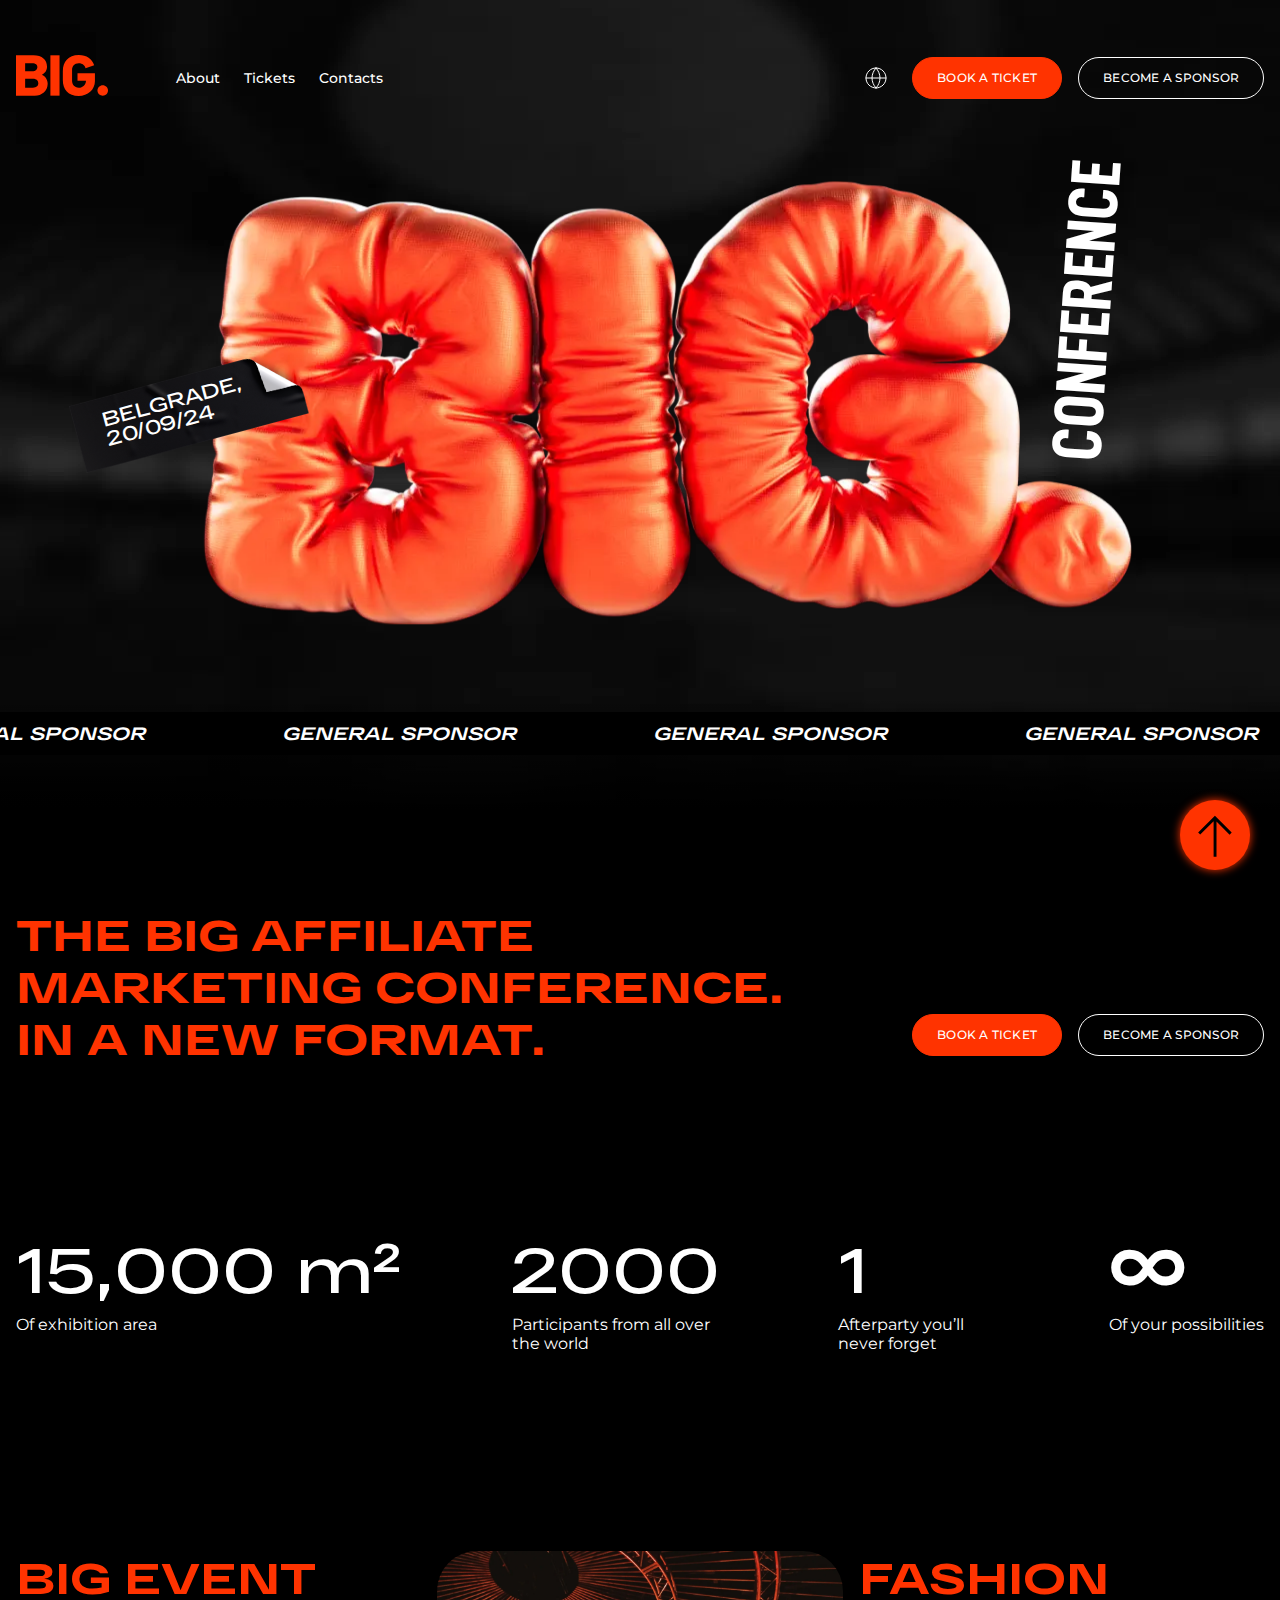
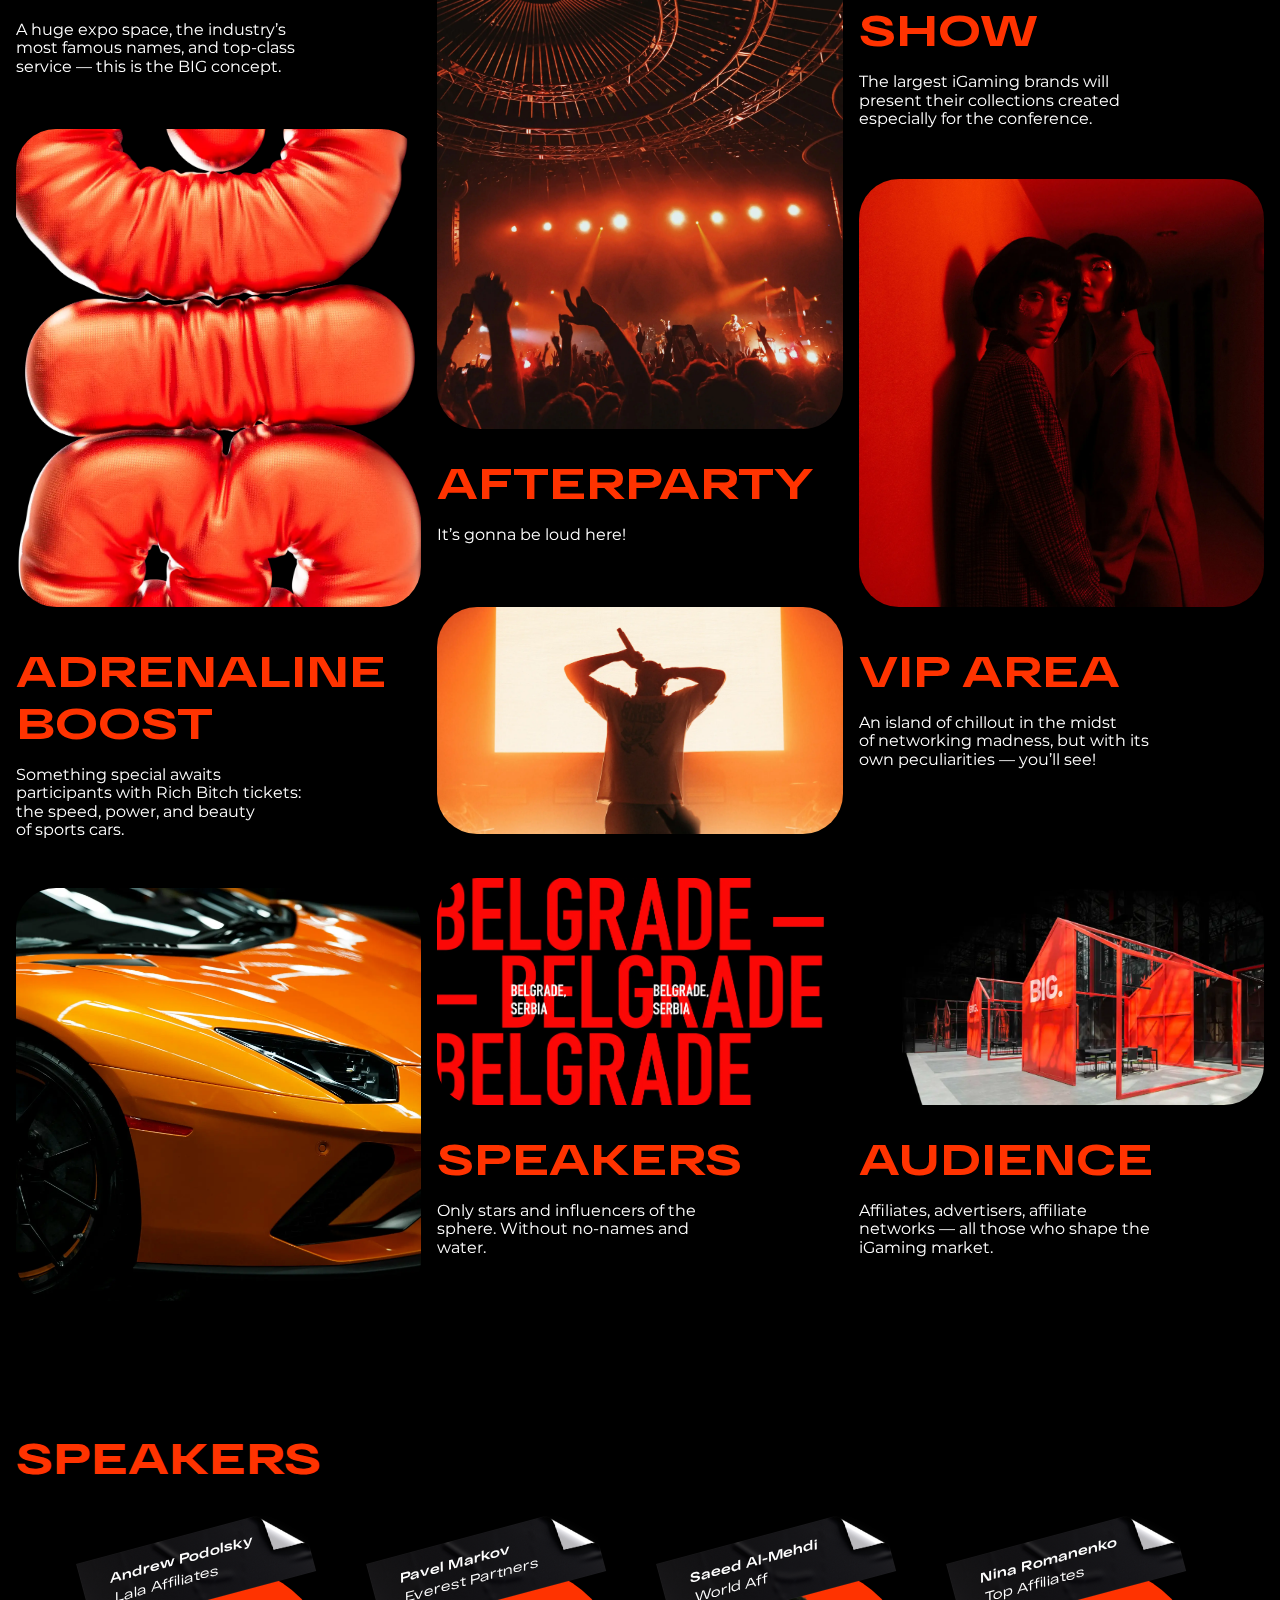
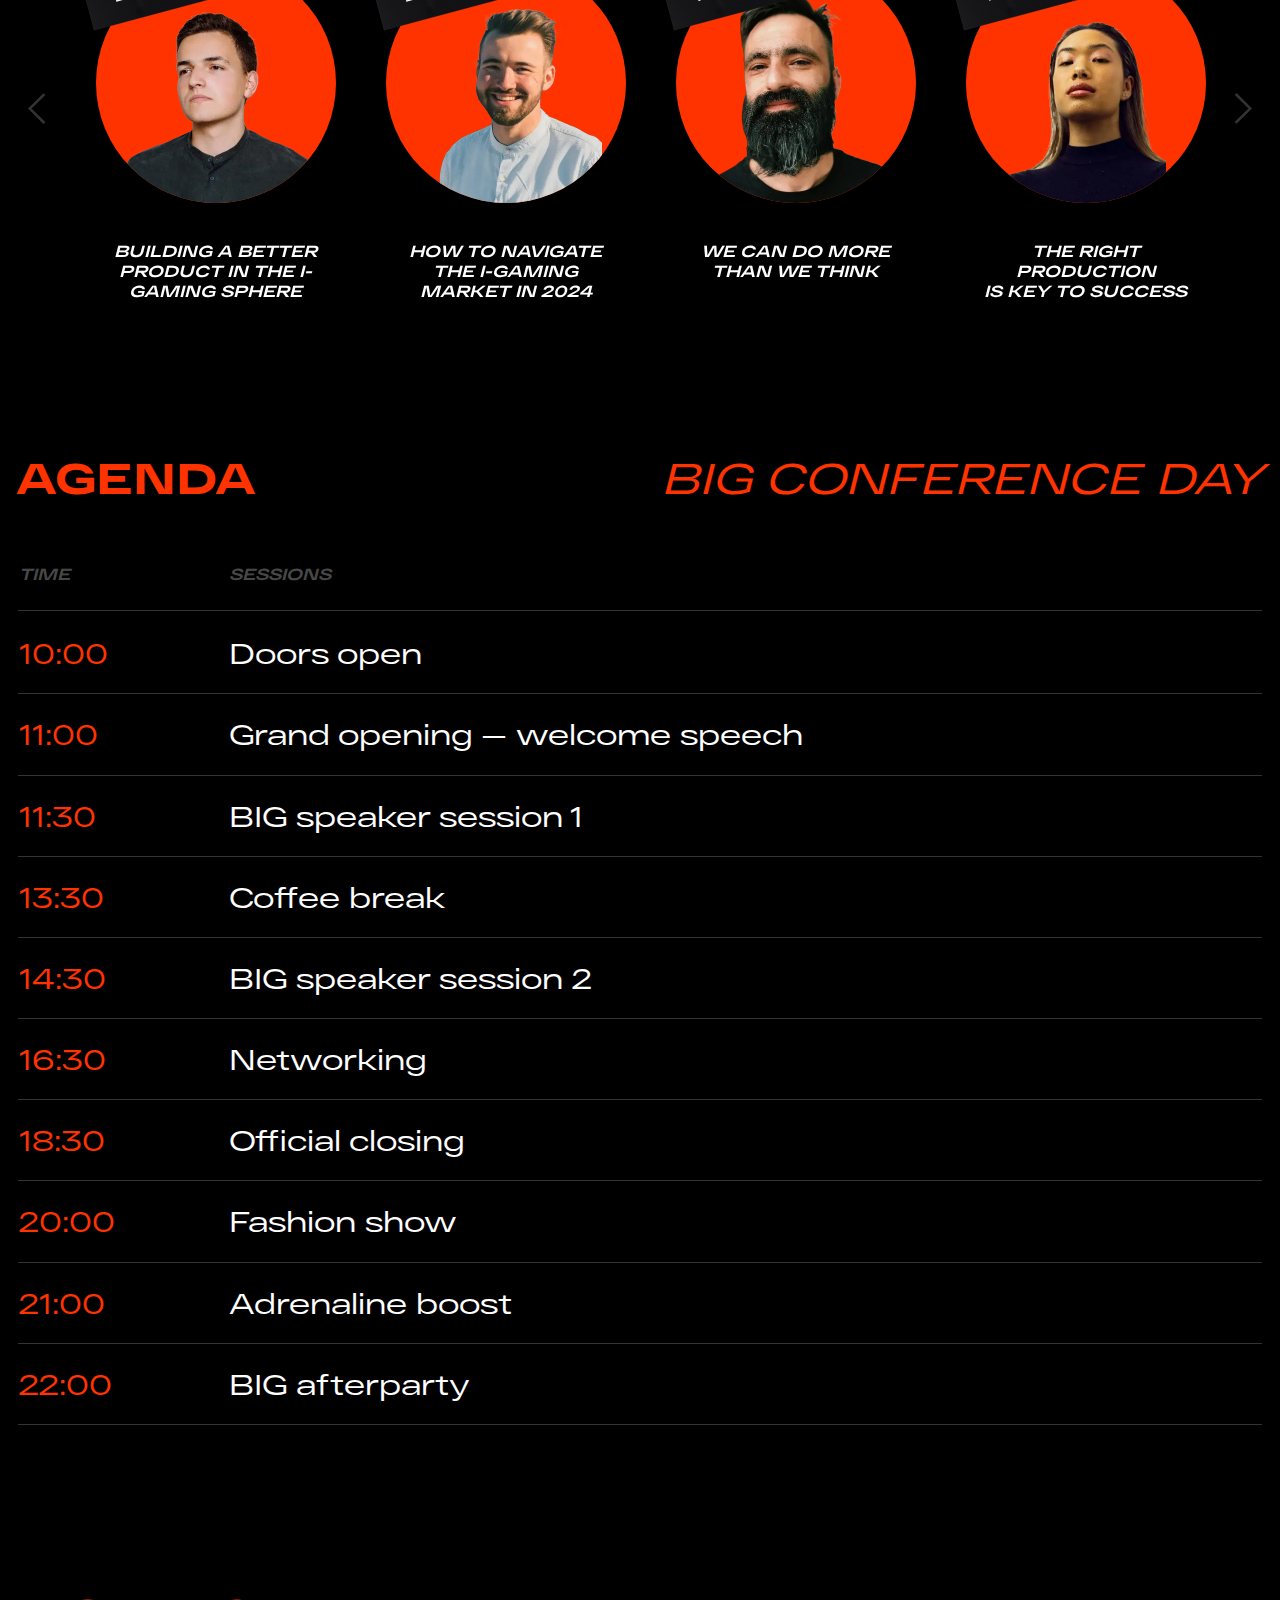
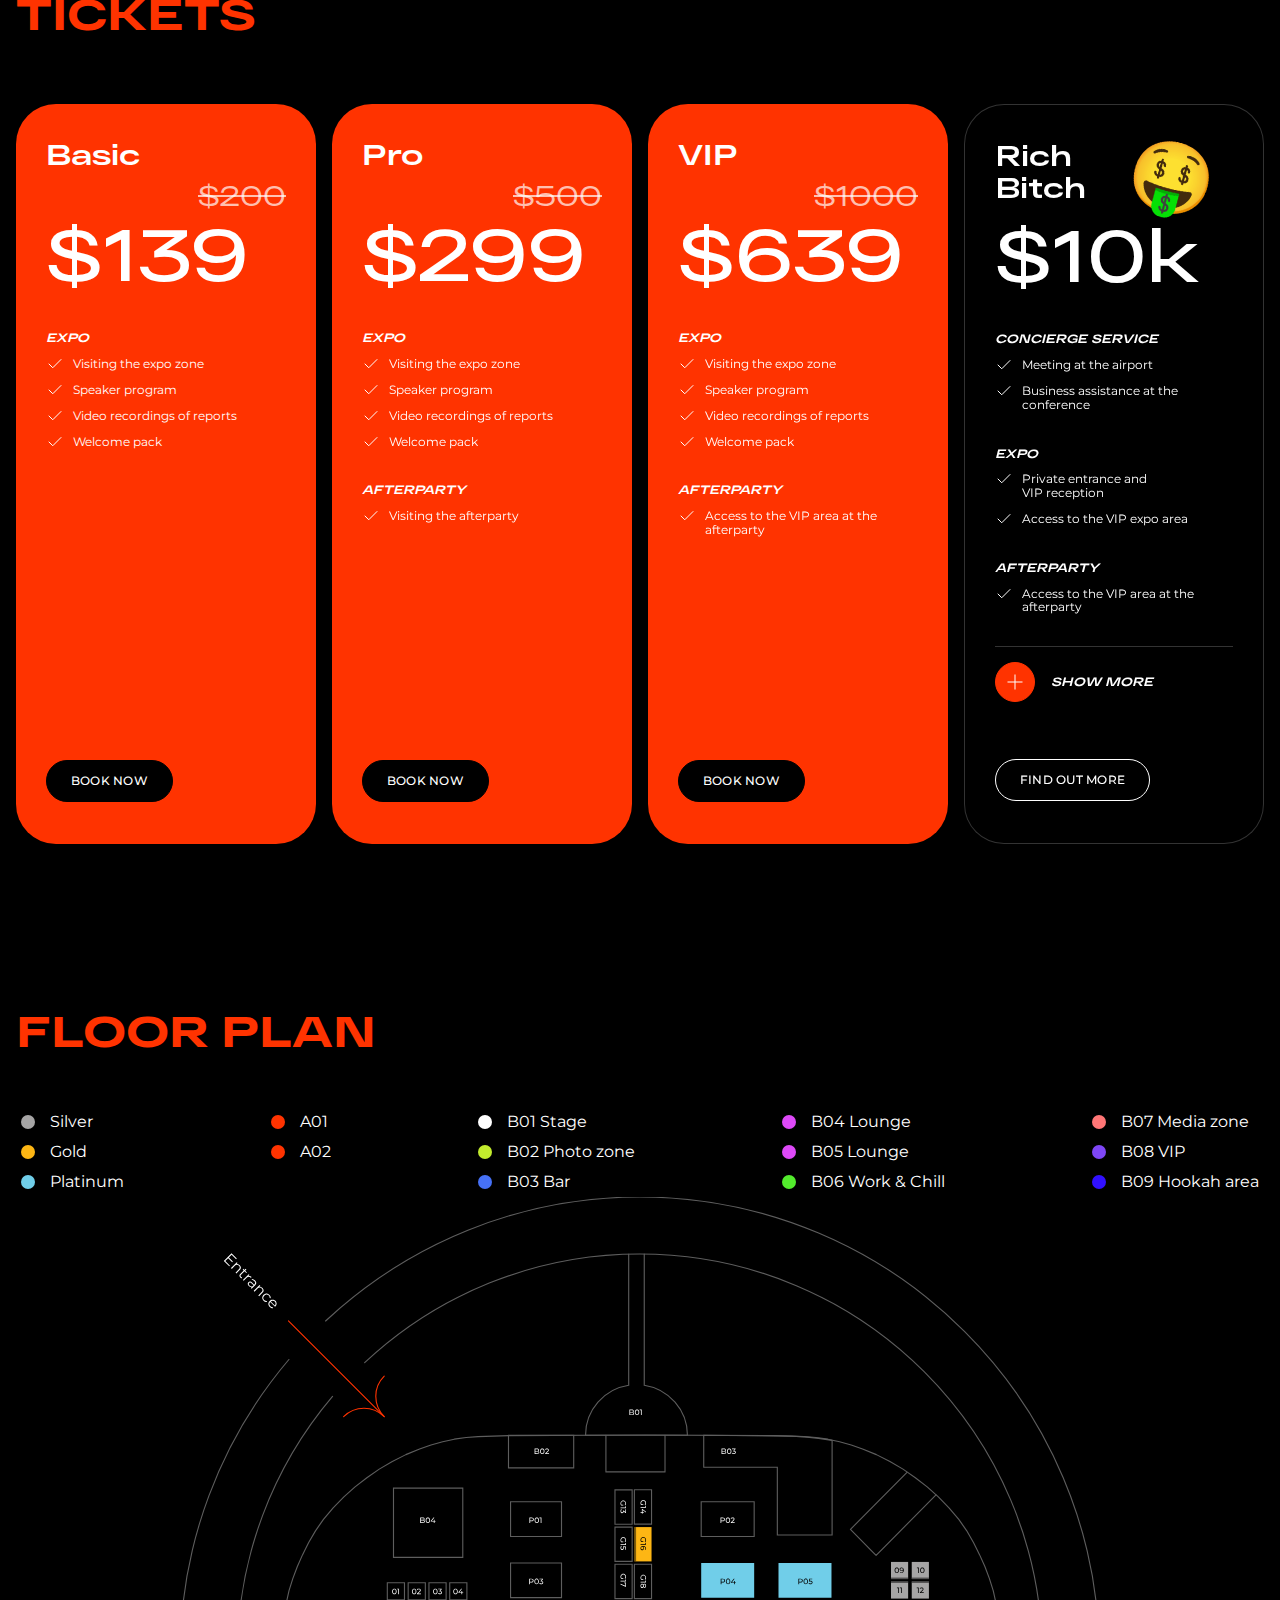
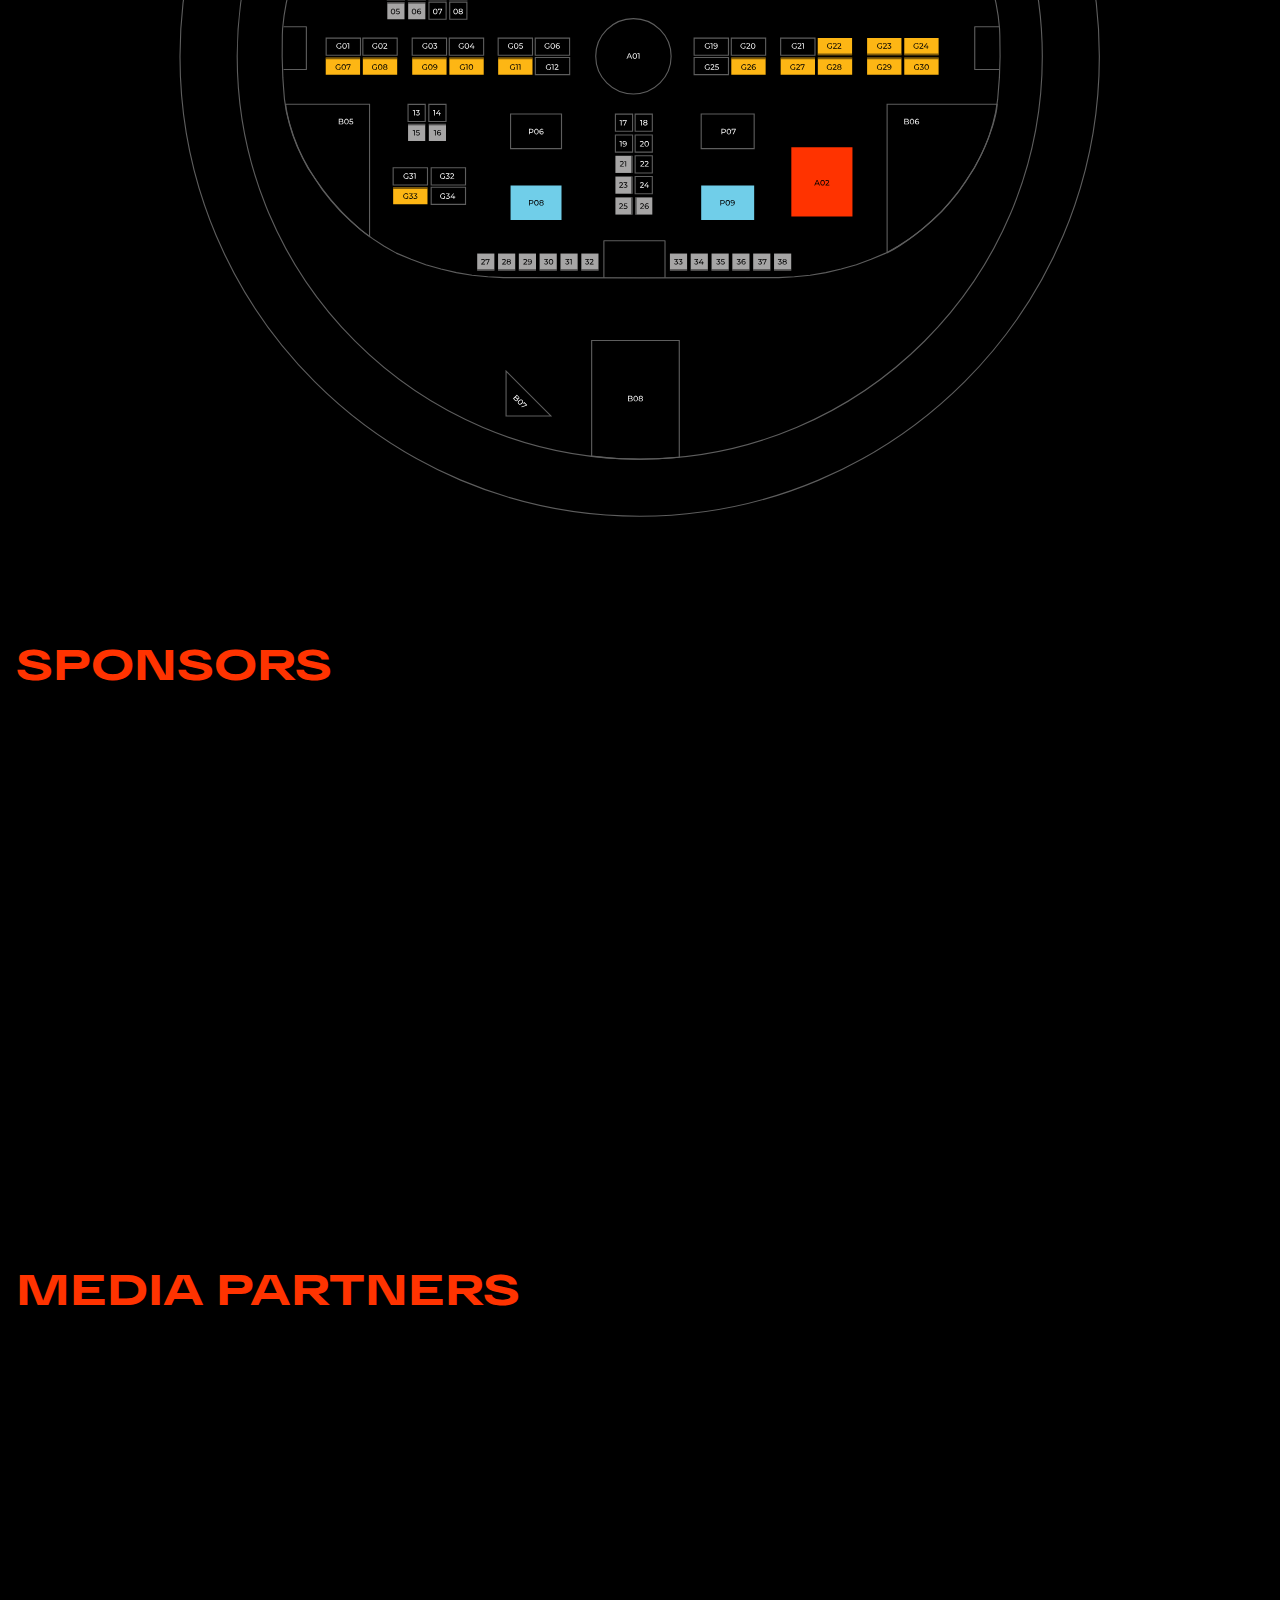
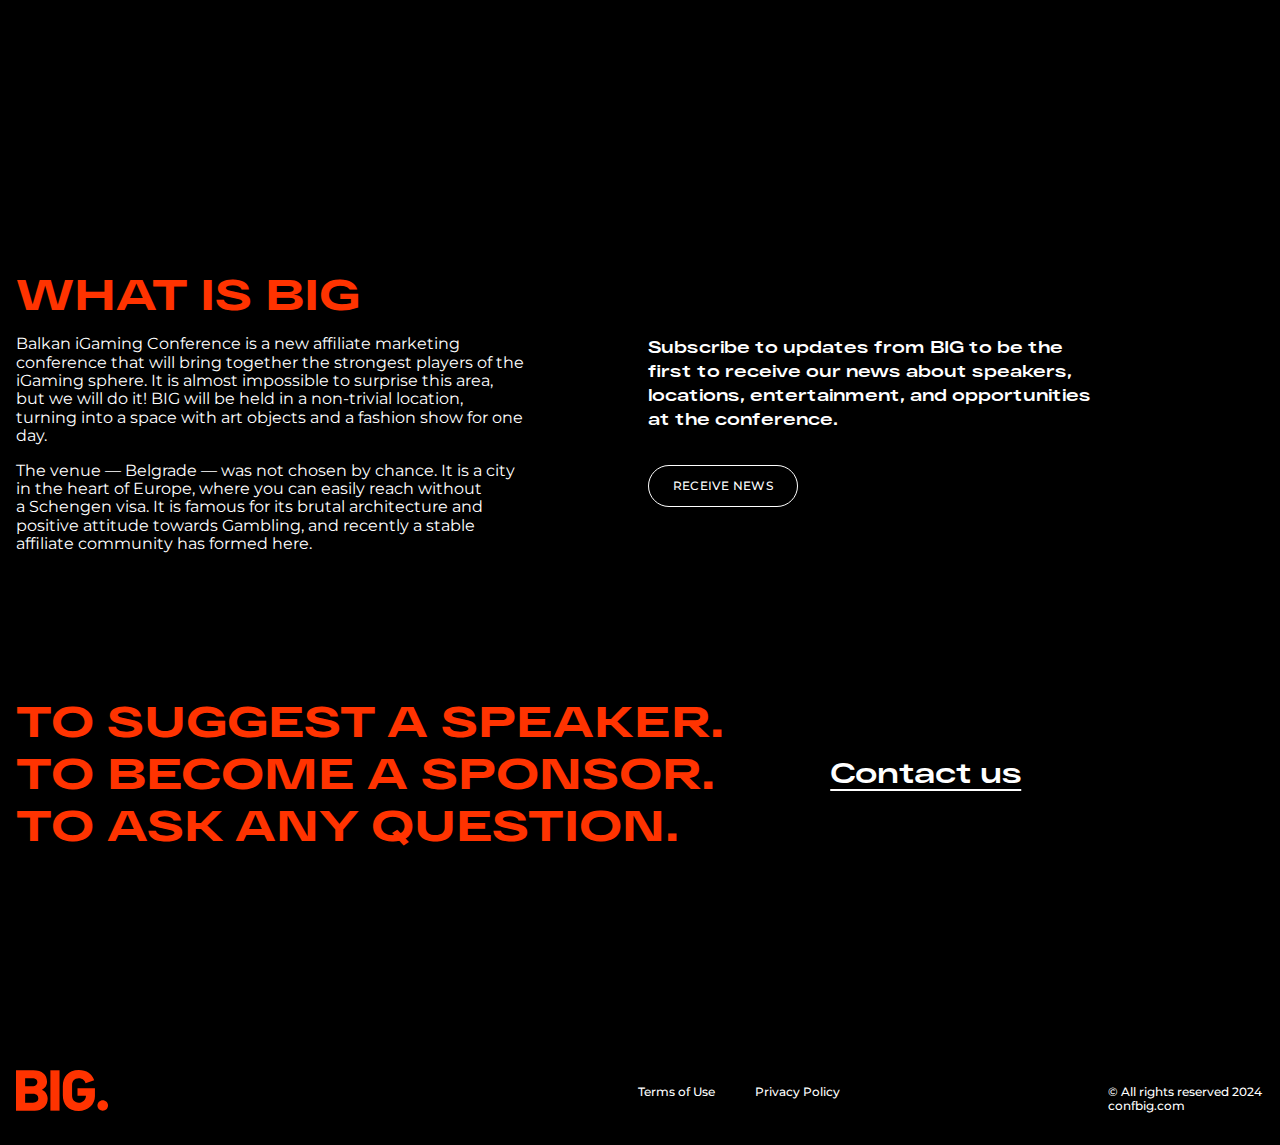
==== commit ebf89a17: "Add files via upload" ====
--- a/index.html
+++ b/index.html
@@ -1,4 +1,4 @@
-<!DOCTYPE html><html lang="en" class="page"><head><meta charset="UTF-8"><meta name="viewport" content="width=device-width,initial-scale=1"><link rel="shortcut icon" href="favicon.ico" type="image/x-icon"><meta http-equiv="X-UA-Compatible" content="ie=edge"><meta name="theme-color" content="#111111"><title>Big Conference</title><link rel="preload" href="fonts/D-DINCondensed-Bold.woff2" as="font" type="font/woff2" crossorigin><link rel="preload" href="fonts/Montserrat-Regular.woff2" as="font" type="font/woff2" crossorigin><link rel="preload" href="fonts/Montserrat-Medium.woff2" as="font" type="font/woff2" crossorigin><link rel="preload" href="fonts/RFDewiExpanded-Regular.woff2" as="font" type="font/woff2" crossorigin><link rel="preload" href="fonts/RFDewiExpanded-Semibold.woff2" as="font" type="font/woff2" crossorigin><link rel="preload" href="fonts/RFDewiExpanded-Bold.woff2" as="font" type="font/woff2" crossorigin><link rel="preload" href="fonts/RFDewiExpanded-Ultrabold.woff2" as="font" type="font/woff2" crossorigin><link rel="stylesheet" href="css/vendor.css"><link rel="stylesheet" href="css/main.css"><script defer="defer" src="js/main.js"></script></head><body class="page__body"><div class="site-container"><header class="header fixed-block"><div class="container header__container"><a href="" class="logo header__logo"><img src="img/logo.svg" alt="Big Conference logo" class="logo__image"></a><nav class="nav header__nav" title="Header Navigation" data-menu><ul class="list-reset nav__list"><li class="nav__item"><a href="#numbers" class="nav__link" data-menu-item data-scroll>About</a></li><li class="nav__item"><a href="#tickets" class="nav__link" data-menu-item data-scroll>Tickets</a></li><li class="nav__item"><a href="#contacts" class="nav__link" data-menu-item data-scroll>Contacts</a></li><a href="#tickets" class="btn accent-btn header__btn" data-menu-item>BOOK A TICKET</a> <a href="#contacts" class="btn header__btn" data-menu-item>become a sponsor</a></ul></nav><div class="language-nav"><a href="" class="language-nav__icon"></a><ul class="list-reset language-nav__list"><li class="language-nav__item"><a href="#" class="language-nav__link language-nav__link--active">EN</a></li><li class="language-nav__item"><a href="#" class="language-nav__link">SR</a></li><li class="language-nav__item"><a href="#" class="language-nav__link">UA</a></li><li class="language-nav__item"><a href="#" class="language-nav__link">RU</a></li></ul></div><div class="btn-wrapper header__btn-wrapper"><a href="#tickets" class="btn accent-btn header__btn" data-menu-item>BOOK A TICKET</a> <a href="#contacts" class="btn header__btn" data-menu-item>become a sponsor</a></div><button class="btn-reset burger" aria-label="Open menu" aria-expanded="false" data-burger><span class="burger__line"></span></button></div></header><main class="main"><section id="top" class="hero"><picture><source srcset="img/bg.webp" type="image/webp"><img src="img/bg.jpg" class="hero__bg-image" width="" height="" alt="Big Conference"></picture><div class="container hero__container"><div class="hero__image-wrapper"><picture><source srcset="img/big.webp" type="image/webp"><img loading="lazy" src="img/big.jpg" class="hero__image" width="928" height="443" alt="Big Conference"></picture><div class="hero__label label"><span class="hero__label-title">Belgrade,</span> <span class="hero__label-subtitle">20/09/24</span></div><span class="hero__postscript">Conference</span></div></div><div class="hero__line"><span class="hero__line-text">BALKAN iGAMING CONFERENCE </span><span class="hero__line-text" aria-hidden="true">BALKAN iGAMING CONFERENCE </span><span class="hero__line-text" aria-hidden="true">BALKAN iGAMING CONFERENCE </span><span class="hero__line-text" aria-hidden="true">BALKAN iGAMING CONFERENCE </span><span class="hero__line-text" aria-hidden="true">BALKAN iGAMING CONFERENCE </span><span class="hero__line-text" aria-hidden="true">BALKAN iGAMING CONFERENCE </span><span class="hero__line-text" aria-hidden="true">BALKAN iGAMING CONFERENCE</span></div></section><section class="numbers"><div class="container numbers__container"><div class="numbers__top-wrapper"><h1 class="numbers__title heading">The Big Affiliate Marketing Conference. In a new format.</h1><div class="btn-wrapper numbers__btn-wrapper"><a href="#tickets" class="btn accent-btn numbers__btn">BOOK A TICKET</a> <a href="#contacts" class="btn numbers__btn">become a sponsor</a></div></div><div id="numbers" class="numbers__bottom-wrapper"><div class="numbers__item number"><span class="number__title">15,000 m²</span> <span class="number__descr" style="max-width: 24em">Of exhibition area</span></div><div class="numbers__item number"><span class="number__title">2000</span> <span class="number__descr" style="max-width: 13.5em">Participants from all over the world</span></div><div class="numbers__item number"><span class="number__title">1</span> <span class="number__descr" style="max-width: 10em">Afterparty you’ll never forget</span></div><div class="numbers__item number"><span class="number__title number__title-infinity">∞</span> <span class="number__descr" style="max-width: 11.8em">Of your possibilities</span></div></div></div></section><!-- <section class="gallery"> --><section class="swiper gallery"><div class="container gallery__container swiper-wrapper"><div class="swiper-slide gallery__item gallery-item gallery-item-1"><div class="gallery-item__text-wrapper"><h2 class="gallery-item__title heading">BIG event</h2><p class="gallery-item__descr">A huge expo space, the industry’s most famous names, and top-class service — this is the BIG concept.</p></div><div class="gallery-item__image-wrapper"><picture><source srcset="img/1.webp" type="image/webp"><img loading="lazy" src="img/1.png" class="gallery-item__image" width="478" height="405" alt=""></picture></div></div><div class="swiper-slide gallery__item gallery-item gallery-item-2"><div class="gallery-item__text-wrapper"><h2 class="gallery-item__title heading">Adrenaline boost</h2><p class="gallery-item__descr">Something special awaits participants with Rich Bitch tickets: the speed, power, and beauty of sports cars.</p></div><div class="gallery-item__image-wrapper"><picture><source srcset="img/2.webp" type="image/webp"><img loading="lazy" src="img/2.jpeg" class="gallery-item__image" width="" height="" alt=""></picture></div></div><div class="swiper-slide gallery__item gallery-item gallery-item-3"><div class="gallery-item__text-wrapper"><h2 class="gallery-item__title heading">Afterparty</h2><p class="gallery-item__descr">It’s gonna be loud here!</p></div><div class="gallery-item__image-wrapper"><picture><source srcset="img/3.webp" type="image/webp"><img loading="lazy" src="img/3.jpeg" class="gallery-item__image" width="" height="" alt=""></picture></div></div><div class="swiper-slide gallery__item gallery-item gallery-item-4"><div class="gallery-item__text-wrapper"><h2 class="gallery-item__title heading">Fashion<br>show</h2><p class="gallery-item__descr">The largest iGaming brands will present their collections created especially for the conference.</p></div><div class="gallery-item__image-wrapper"><picture><source srcset="img/4.webp" type="image/webp"><img loading="lazy" src="img/4.jpeg" class="gallery-item__image" width="" height="" alt=""></picture></div></div><div class="swiper-slide gallery__item gallery-item gallery-item-5"><div class="gallery-item__text-wrapper"><h2 class="gallery-item__title heading">VIP area</h2><p class="gallery-item__descr">An island of chillout in the midst of networking madness, but with its own peculiarities — you’ll see!</p></div><div class="gallery-item__image-wrapper"><picture><source srcset="img/5.webp" type="image/webp"><img loading="lazy" src="img/5.jpeg" class="gallery-item__image" width="" height="" alt=""></picture></div></div><div class="swiper-slide gallery__item gallery-item gallery-item-6"><div class="gallery-item__text-wrapper"><h2 class="gallery-item__title heading">Speakers</h2><p class="gallery-item__descr">Only stars and influencers of the sphere. Without no-names and water.</p></div><div class="gallery-item__image-wrapper"><picture><source srcset="img/6.webp" type="image/webp"><img loading="lazy" src="img/6.png" class="gallery-item__image" width="" height="" alt=""></picture></div></div><div class="swiper-slide gallery__item gallery-item gallery-item-7"><div class="gallery-item__text-wrapper"><h2 class="gallery-item__title heading">Audience</h2><p class="gallery-item__descr">Affiliates, advertisers, affiliate networks — all those who shape the iGaming market.</p></div><div class="gallery-item__image-wrapper"><picture><source srcset="img/7.webp" type="image/webp"><img loading="lazy" src="img/7.png" class="gallery-item__image" width="" height="" alt=""></picture></div></div></div></section><!-- <div class="container gallery__container">
+<!DOCTYPE html><html lang="en" class="page"><head><meta charset="UTF-8"><meta name="viewport" content="width=device-width,initial-scale=1"><link rel="shortcut icon" href="favicon.ico" type="image/x-icon"><meta http-equiv="X-UA-Compatible" content="ie=edge"><meta name="theme-color" content="#111111"><title>Big Conference</title><link rel="preload" href="fonts/D-DINCondensed-Bold.woff2" as="font" type="font/woff2" crossorigin><link rel="preload" href="fonts/Montserrat-Regular.woff2" as="font" type="font/woff2" crossorigin><link rel="preload" href="fonts/Montserrat-Medium.woff2" as="font" type="font/woff2" crossorigin><link rel="preload" href="fonts/RFDewiExpanded-Regular.woff2" as="font" type="font/woff2" crossorigin><link rel="preload" href="fonts/RFDewiExpanded-Semibold.woff2" as="font" type="font/woff2" crossorigin><link rel="preload" href="fonts/RFDewiExpanded-Bold.woff2" as="font" type="font/woff2" crossorigin><link rel="preload" href="fonts/RFDewiExpanded-Ultrabold.woff2" as="font" type="font/woff2" crossorigin><link rel="stylesheet" href="css/vendor.css"><link rel="stylesheet" href="css/main.css"><script defer="defer" src="js/main.js"></script></head><body class="page__body"><div class="site-container"><header class="header fixed-block"><div class="container header__container"><a href="" class="logo header__logo"><img src="img/logo.svg" alt="Big Conference logo" class="logo__image"></a><nav class="nav header__nav" title="Header Navigation" data-menu><ul class="list-reset nav__list"><li class="nav__item"><a href="#numbers" class="nav__link" data-menu-item data-scroll>About</a></li><li class="nav__item"><a href="#tickets" class="nav__link" data-menu-item data-scroll>Tickets</a></li><li class="nav__item"><a href="#contacts" class="nav__link" data-menu-item data-scroll>Contacts</a></li><a href="#tickets" class="btn accent-btn header__btn" data-menu-item>BOOK A TICKET</a> <a href="#contacts" class="btn header__btn" data-menu-item>become a sponsor</a></ul></nav><div class="language-nav"><a href="" class="language-nav__icon"></a><ul class="list-reset language-nav__list"><li class="language-nav__item"><a href="#" class="language-nav__link language-nav__link--active">EN</a></li><li class="language-nav__item"><a href="#" class="language-nav__link">SR</a></li><li class="language-nav__item"><a href="#" class="language-nav__link">UA</a></li><li class="language-nav__item"><a href="#" class="language-nav__link">RU</a></li></ul></div><div class="btn-wrapper header__btn-wrapper"><a href="#tickets" class="btn accent-btn header__btn" data-menu-item>BOOK A TICKET</a> <a href="#contacts" class="btn header__btn" data-menu-item>become a sponsor</a></div><button class="btn-reset burger" aria-label="Open menu" aria-expanded="false" data-burger><span class="burger__line"></span></button></div></header><main class="main"><section id="top" class="hero"><picture><source srcset="img/bg.webp" type="image/webp"><img src="img/bg.jpg" class="hero__bg-image" width="" height="" alt="Big Conference"></picture><div class="container hero__container"><div class="hero__image-wrapper"><picture><source srcset="img/big.webp" type="image/webp"><img loading="lazy" src="img/big.jpg" class="hero__image" width="928" height="443" alt="Big Conference"></picture><div class="hero__label label"><span class="hero__label-title">Belgrade,</span> <span class="hero__label-subtitle">20/09/24</span></div><span class="hero__postscript">Conference</span></div></div><div class="hero__line"><div class="hero__line-wrapper"><span class="hero__line-text">general sponsor </span><span class="hero__line-logo"></span></div><div class="hero__line-wrapper"><span class="hero__line-text" aria-hidden="true">general sponsor </span><span class="hero__line-logo" aria-hidden="true"></span></div><div class="hero__line-wrapper"><span class="hero__line-text" aria-hidden="true">general sponsor </span><span class="hero__line-logo" aria-hidden="true"></span></div><div class="hero__line-wrapper"><span class="hero__line-text" aria-hidden="true">general sponsor </span><span class="hero__line-logo" aria-hidden="true"></span></div><div class="hero__line-wrapper"><span class="hero__line-text" aria-hidden="true">general sponsor </span><span class="hero__line-logo" aria-hidden="true"></span></div><div class="hero__line-wrapper"><span class="hero__line-text" aria-hidden="true">general sponsor </span><span class="hero__line-logo" aria-hidden="true"></span></div><div class="hero__line-wrapper"><span class="hero__line-text" aria-hidden="true">general sponsor </span><span class="hero__line-logo" aria-hidden="true"></span></div></div></section><section class="numbers"><div class="container numbers__container"><div class="numbers__top-wrapper"><h1 class="numbers__title heading">The Big Affiliate Marketing Conference. In a new format.</h1><div class="btn-wrapper numbers__btn-wrapper"><a href="#tickets" class="btn accent-btn numbers__btn">BOOK A TICKET</a> <a href="#contacts" class="btn numbers__btn">become a sponsor</a></div></div><div id="numbers" class="numbers__bottom-wrapper"><div class="numbers__item number"><span class="number__title">15,000 m²</span> <span class="number__descr" style="max-width: 24em">Of exhibition area</span></div><div class="numbers__item number"><span class="number__title">2000</span> <span class="number__descr" style="max-width: 13.5em">Participants from all over the world</span></div><div class="numbers__item number"><span class="number__title">1</span> <span class="number__descr" style="max-width: 10em">Afterparty you’ll never forget</span></div><div class="numbers__item number"><span class="number__title number__title-infinity">∞</span> <span class="number__descr" style="max-width: 11.8em">Of your possibilities</span></div></div></div></section><!-- <section class="gallery"> --><section class="swiper gallery"><div class="container gallery__container swiper-wrapper"><div class="swiper-slide gallery__item gallery-item gallery-item-1"><div class="gallery-item__text-wrapper"><h2 class="gallery-item__title heading">BIG event</h2><p class="gallery-item__descr">A huge expo space, the industry’s most famous names, and top-class service — this is the BIG concept.</p></div><div class="gallery-item__image-wrapper"><picture><source srcset="img/1.webp" type="image/webp"><img loading="lazy" src="img/1.png" class="gallery-item__image" width="478" height="405" alt=""></picture></div></div><div class="swiper-slide gallery__item gallery-item gallery-item-2"><div class="gallery-item__text-wrapper"><h2 class="gallery-item__title heading">Adrenaline boost</h2><p class="gallery-item__descr">Something special awaits participants with Rich Bitch tickets: the speed, power, and beauty of sports cars.</p></div><div class="gallery-item__image-wrapper"><picture><source srcset="img/2.webp" type="image/webp"><img loading="lazy" src="img/2.jpeg" class="gallery-item__image" width="" height="" alt=""></picture></div></div><div class="swiper-slide gallery__item gallery-item gallery-item-3"><div class="gallery-item__text-wrapper"><h2 class="gallery-item__title heading">Afterparty</h2><p class="gallery-item__descr">It’s gonna be loud here!</p></div><div class="gallery-item__image-wrapper"><picture><source srcset="img/3.webp" type="image/webp"><img loading="lazy" src="img/3.jpeg" class="gallery-item__image" width="" height="" alt=""></picture></div></div><div class="swiper-slide gallery__item gallery-item gallery-item-4"><div class="gallery-item__text-wrapper"><h2 class="gallery-item__title heading">Fashion<br>show</h2><p class="gallery-item__descr">The largest iGaming brands will present their collections created especially for the conference.</p></div><div class="gallery-item__image-wrapper"><picture><source srcset="img/4.webp" type="image/webp"><img loading="lazy" src="img/4.jpeg" class="gallery-item__image" width="" height="" alt=""></picture></div></div><div class="swiper-slide gallery__item gallery-item gallery-item-5"><div class="gallery-item__text-wrapper"><h2 class="gallery-item__title heading">VIP area</h2><p class="gallery-item__descr">An island of chillout in the midst of networking madness, but with its own peculiarities — you’ll see!</p></div><div class="gallery-item__image-wrapper"><picture><source srcset="img/5.webp" type="image/webp"><img loading="lazy" src="img/5.jpeg" class="gallery-item__image" width="" height="" alt=""></picture></div></div><div class="swiper-slide gallery__item gallery-item gallery-item-6"><div class="gallery-item__text-wrapper"><h2 class="gallery-item__title heading">Speakers</h2><p class="gallery-item__descr">Only stars and influencers of the sphere. Without no-names and water.</p></div><div class="gallery-item__image-wrapper"><picture><source srcset="img/6.webp" type="image/webp"><img loading="lazy" src="img/6.png" class="gallery-item__image" width="" height="" alt=""></picture></div></div><div class="swiper-slide gallery__item gallery-item gallery-item-7"><div class="gallery-item__text-wrapper"><h2 class="gallery-item__title heading">Audience</h2><p class="gallery-item__descr">Affiliates, advertisers, affiliate networks — all those who shape the iGaming market.</p></div><div class="gallery-item__image-wrapper"><picture><source srcset="img/7.webp" type="image/webp"><img loading="lazy" src="img/7.png" class="gallery-item__image" width="" height="" alt=""></picture></div></div></div></section><!-- <div class="container gallery__container">
     <div class="swiper-slide gallery__item gallery-item gallery-item-1">
       <div class="gallery-item__text-wrapper">
         <h2 class="gallery-item__title heading">BIG event</h2>
@@ -155,7 +155,7 @@
           <ul class="list-reset ticket__list">
             <li class="ticket__list-item">Access to the exclusive preparty</li>
           </ul>
-        </div> --><div class="ticket__benefits-wrapper"><span class="ticket__list-title">EXPO</span><ul class="list-reset ticket__list"><li class="ticket__list-item">Visiting the expo zone</li><li class="ticket__list-item">Speaker program</li><li class="ticket__list-item">Video recordings of reports</li><li class="ticket__list-item">Welcome pack</li></ul></div><div class="ticket__benefits-wrapper"><span class="ticket__list-title">AFTERPARTY</span><ul class="list-reset ticket__list"><li class="ticket__list-item">Access to the VIP area at the afterparty</li></ul></div></div><a href="#" class="btn ticket__btn" data-graph-path="modal-book-3">BOOK now</a></div></div><div class="swiper-slide tickets__item"><div class="ticket__wrapper ticket ticket-rich"><h3 class="ticket__title">Rich Bitch</h3><div class="ticket__benefits"><!-- <div class="ticket__benefits-wrapper">
+        </div> --><div class="ticket__benefits-wrapper"><span class="ticket__list-title">EXPO</span><ul class="list-reset ticket__list"><li class="ticket__list-item">Visiting the expo zone</li><li class="ticket__list-item">Speaker program</li><li class="ticket__list-item">Video recordings of reports</li><li class="ticket__list-item">Welcome pack</li></ul></div><div class="ticket__benefits-wrapper"><span class="ticket__list-title">AFTERPARTY</span><ul class="list-reset ticket__list"><li class="ticket__list-item">Access to the VIP area at the afterparty</li></ul></div></div><a href="#" class="btn ticket__btn" data-graph-path="modal-book-3">BOOK now</a></div></div><div class="swiper-slide tickets__item"><div class="ticket__wrapper ticket ticket-rich"><h3 class="ticket__title">Rich Bitch</h3><span class="ticket__price-new">$10k</span><div class="ticket__benefits"><!-- <div class="ticket__benefits-wrapper">
           <span class="ticket__list-title">PREPARTY</span>
           <ul class="list-reset ticket__list">
             <li class="ticket__list-item">Access to the exclusive preparty</li>
--- a/css/main.css
+++ b/css/main.css
@@ -1,3 +1,3 @@
-@charset "UTF-8";:root{--font-family:"Montserrat";--second-family:"RFDewiExpanded";--third-family:"DINCondensed";--content-width:1248px;--container-offset:15px;--container-width:calc(var(--content-width) + (var(--container-offset) * 2));--big-width:min(928px, calc(100vw - var(--container-offset) * 2) - 80px);--label-width:230px;--light-color:#fff;--dark-color:#000000;--accent-color:#ff3300;--transition:0.3s;--max-image-height:478px;--silver:#A6A5A5;--gold:#FDB614;--platinum:#70CEE9;--stage:#FFFFFF;--photo:#C2EB2D;--bar:#4671F6;--lounge:#DD49F7;--chill:#53EB2D;--media:#FF7676;--vip:#7E46F6;--hookah:#3110FF}.custom-checkbox__field:checked+.custom-checkbox__content::after{opacity:1}.custom-checkbox__field:focus+.custom-checkbox__content::before{outline:red solid 2px;outline-offset:2px}.custom-checkbox__field:disabled+.custom-checkbox__content{opacity:.4;pointer-events:none}@font-face{font-family:Montserrat;src:url(../fonts/Montserrat-Regular.woff2) format("woff2");font-weight:400;font-display:swap;font-style:normal}@font-face{font-family:Montserrat;src:url(../fonts/Montserrat-Medium.woff2) format("woff2");font-weight:500;font-display:swap;font-style:normal}@font-face{font-family:RFDewiExpanded;src:url(../fonts/RFDewiExpanded-Regular.woff2) format("woff2");font-weight:400;font-display:swap;font-style:normal}@font-face{font-family:RFDewiExpanded;src:url(../fonts/RFDewiExpanded-Semibold.woff2) format("woff2");font-weight:600;font-display:swap;font-style:normal}@font-face{font-family:RFDewiExpanded;src:url(../fonts/RFDewiExpanded-Bold.woff2) format("woff2");font-weight:700;font-display:swap;font-style:normal}@font-face{font-family:RFDewiExpanded;src:url(../fonts/RFDewiExpanded-Ultrabold.woff2) format("woff2");font-weight:800;font-display:swap;font-style:normal}@font-face{font-family:DINCondensed;src:url(../fonts/D-DINCondensed-Bold.woff2) format("woff2");font-weight:700;font-display:swap;font-style:normal}*,::after,::before{-webkit-box-sizing:border-box;box-sizing:border-box}.page{height:100%;font-family:var(--font-family),sans-serif;-webkit-text-size-adjust:100%;scroll-behavior:smooth}.page__body{margin:0;min-height:100%;font-size:16px;font-weight:400;background-color:var(--dark-color);color:var(--light-color);overflow-x:hidden}img{height:auto;max-width:100%;-o-object-fit:cover;object-fit:cover}a{text-decoration:none}.site-container{overflow:hidden}.is-hidden{display:none!important}.btn-reset{border:none;padding:0;background-color:transparent;cursor:pointer}.list-reset{list-style:none;margin:0;padding:0}.input-reset{-webkit-appearance:none;-moz-appearance:none;appearance:none;border:none;border-radius:0;background-color:#fff}.input-reset::-webkit-search-cancel-button,.input-reset::-webkit-search-decoration,.input-reset::-webkit-search-results-button,.input-reset::-webkit-search-results-decoration{display:none}.visually-hidden{position:absolute;overflow:hidden;margin:-1px;border:0;padding:0;width:1px;height:1px;clip:rect(0 0 0 0)}.container{margin:0 auto;padding:0 var(--container-offset);max-width:var(--container-width)}.centered{text-align:center}.dis-scroll{position:fixed;left:0;top:0;overflow:hidden;width:100%;height:100vh;-ms-scroll-chaining:none;overscroll-behavior:none}.page--ios .dis-scroll{position:relative}.heading{font-family:var(--second-family);font-weight:800;font-size:43px;line-height:121%;text-transform:uppercase;color:var(--accent-color);text-wrap:balance;margin:0}@media (max-width:1120px){.heading{font-size:34px}}@media (max-width:1024px){.heading{font-size:30px}}@media (max-width:768px){.heading{font-size:24px}}@media (max-width:576px){.heading{font-size:20px}}@media (max-width:480px){.heading{font-size:18px}}.label{width:var(--label-width);aspect-ratio:23/7;background-image:url(../img/label.png);background-repeat:no-repeat;background-position:50%;background-size:contain;padding-block:calc(var(--label-width)/ 230 * 13);padding-left:calc(var(--label-width)/ 230 * 28);padding-right:calc(var(--label-width)/ 230 * 45);-webkit-transform:rotate(-15deg);-ms-transform:rotate(-15deg);transform:rotate(-15deg)}.btn{display:inline-block;color:var(--light-color);padding:13px 24px;background-color:transparent;border:1px solid var(--light-color);text-transform:uppercase;border-radius:50px;font-weight:500;font-size:12px;letter-spacing:.02em;text-wrap:nowrap;text-align:center}.accent-btn,.btn:active{background-color:var(--accent-color);border-color:var(--accent-color)}@media (any-hover:hover){.btn:hover{background-color:var(--accent-color);border-color:var(--accent-color)}.accent-btn:hover{background-color:var(--dark-color);border-color:var(--accent-color);color:var(--accent-color)}.accordion__control:hover .accordion__icon{background-color:transparent}.accordion__control:hover .accordion__icon::after,.accordion__control:hover .accordion__icon::before{background-color:var(--accent-color)}.accordion__control:hover .accordion__option{color:var(--accent-color)}}.accent-btn:active{background-color:var(--dark-color);border-color:var(--accent-color);color:var(--accent-color)}.btn-wrapper{display:-webkit-box;display:-ms-flexbox;display:flex;gap:16px}.accordion{margin-bottom:75px}.accordion__control{display:-webkit-box;display:-ms-flexbox;display:flex;width:100%;gap:16px;-webkit-box-align:center;-ms-flex-align:center;align-items:center;border-top:1px solid rgba(255,255,255,.2);padding-block:15px;-webkit-tap-highlight-color:transparent}.accordion__icon{position:relative;width:40px;aspect-ratio:1;background-color:var(--accent-color);border:1px solid var(--accent-color);border-radius:50%;-webkit-transition:background-color var(--transition) ease-in-out;transition:background-color var(--transition) ease-in-out}.accordion__icon::after,.accordion__icon::before{position:absolute;content:"";display:block;width:15px;height:1px;top:50%;left:50%;background-color:var(--light-color);-webkit-transition:background-color var(--transition) ease-in-out,-webkit-transform var(--transition) ease-in-out;transition:background-color var(--transition) ease-in-out,-webkit-transform var(--transition) ease-in-out;transition:background-color var(--transition) ease-in-out,transform var(--transition) ease-in-out;transition:background-color var(--transition) ease-in-out,transform var(--transition) ease-in-out,-webkit-transform var(--transition) ease-in-out}.accordion__icon::before{-webkit-transform:translate(-50%,-50%);-ms-transform:translate(-50%,-50%);transform:translate(-50%,-50%)}.accordion__icon::after{-webkit-transform:translate(-50%,-50%) rotate(90deg);-ms-transform:translate(-50%,-50%) rotate(90deg);transform:translate(-50%,-50%) rotate(90deg)}.accordion__option{font-family:var(--second-family);font-style:italic;font-weight:700;font-size:12px;text-transform:uppercase;color:var(--light-color);-webkit-transition:color var(--transition) ease-in-out;transition:color var(--transition) ease-in-out;text-align:left}.accordion__content{max-height:0;overflow:hidden;will-change:max-height;-webkit-transition:max-height var(--transition) ease-in-out;transition:max-height var(--transition) ease-in-out}.accordion__control:active .accordion__icon{background-color:transparent}.accordion__control:active .accordion__icon::after,.accordion__control:active .accordion__icon::before{background-color:var(--accent-color)}.accordion__control:active .accordion__option{color:var(--accent-color)}.accordion--open .accordion__icon::before{-webkit-transform:translate(-50%,-50%) rotate(45deg);-ms-transform:translate(-50%,-50%) rotate(45deg);transform:translate(-50%,-50%) rotate(45deg)}.accordion--open .accordion__icon::after{-webkit-transform:translate(-50%,-50%) rotate(135deg);-ms-transform:translate(-50%,-50%) rotate(135deg);transform:translate(-50%,-50%) rotate(135deg)}.header{padding-block:55px;position:absolute;left:0;top:0;width:100%;z-index:10}@media (max-width:768px){.header{position:fixed;padding-block:20px;background-color:var(--dark-color)}.header::before{content:"";position:absolute;display:block;width:100%;height:100%;top:0;left:0;background-color:var(--dark-color)}}.header__container{display:-webkit-box;display:-ms-flexbox;display:flex;-webkit-box-align:center;-ms-flex-align:center;align-items:center}.header__logo{position:relative;z-index:1;margin-right:min(70px,4.8vw)}.header__nav{margin-right:auto}@media (max-width:768px) and (max-width:768px){.header__nav{display:-webkit-box;display:-ms-flexbox;display:flex;position:absolute;width:100%;height:calc(100dvh - var(--header-height));top:var(--header-height);left:0;-webkit-transform:translateY(-100%);-ms-transform:translateY(-100%);transform:translateY(-100%);-webkit-transition:-webkit-transform var(--transition) ease-in-out;transition:-webkit-transform var(--transition) ease-in-out;transition:transform var(--transition) ease-in-out;transition:transform var(--transition) ease-in-out,-webkit-transform var(--transition) ease-in-out;background-color:var(--dark-color);z-index:-1}}@media (max-width:768px){.header__logo{margin-right:auto;-webkit-box-ordinal-group:0;-ms-flex-order:-1;order:-1}.header__btn-wrapper{position:relative;z-index:1;-webkit-box-ordinal-group:0;-ms-flex-order:-1;order:-1;margin-right:14px}.header__btn{-webkit-box-ordinal-group:2;-ms-flex-order:1;order:1}}@media (max-width:480px){.header__btn{display:none}.header__nav .header__btn:first-of-type{display:block;width:100%;text-align:center}}@media (max-width:1024px){.accordion{margin-bottom:40px}.header__btn:last-child{display:none}}.logo{display:inline-block;width:92px;aspect-ratio:92/41}@media (max-width:576px){.logo{width:70px}}.nav__list{display:-webkit-box;display:-ms-flexbox;display:flex;gap:10px}.nav__link{display:block;font-weight:500;font-size:14px;color:var(--light-color);padding:7px}.language-nav{position:relative;width:44px;aspect-ratio:1;background-image:url(../img/language.svg);background-position:50%;background-repeat:no-repeat;background-size:24px,contain;margin-right:14px}.language-nav__icon{position:absolute;display:block;width:100%;height:100%}.language-nav--active .language-nav__list{display:block}.language-nav__list{display:none;position:absolute;width:100%;text-align:center;top:100%;left:0;padding-block:10px}.language-nav__list--active{display:block}.language-nav__link{display:block;font-weight:400;font-size:12px;line-height:150%;text-transform:uppercase;color:var(--light-color)}.language-nav__link--active,.language-nav__link:active{color:var(--accent-color)}@media (max-width:768px){.language-nav{margin-right:4px}.language-nav__list{background-color:var(--dark-color)}.header__nav .nav__list{width:-webkit-max-content;width:-moz-max-content;width:max-content;height:-webkit-max-content;height:-moz-max-content;height:max-content;-webkit-box-orient:vertical;-webkit-box-direction:normal;-ms-flex-direction:column;flex-direction:column;padding:20px;margin:auto}.header__nav .nav__item:last-of-type{margin-bottom:30px}.header__nav .header__btn:last-of-type{display:block}}.header__nav .header__btn{display:none;margin:0 auto}.header__nav.menu--active{-webkit-transform:translateY(0);-ms-transform:translateY(0);transform:translateY(0)}.burger{--burger-width:20px;--burger-height:20px;--burger-line-height:2px;--burger-padding:10px;position:relative;border:none;padding:10px;width:calc(var(--burger-width) + 2 * var(--burger-padding));height:calc(var(--burger-width) + 2 * var(--burger-padding));color:#000;background-color:transparent;cursor:pointer;display:none;color:var(--light-color)}.burger::after,.burger::before{content:"";position:absolute;left:var(--burger-padding);width:var(--burger-width);height:var(--burger-line-height);background-color:currentColor;-webkit-transition:top var(--transition) ease-in-out,-webkit-transform var(--transition) ease-in-out;transition:top var(--transition) ease-in-out,-webkit-transform var(--transition) ease-in-out;transition:transform var(--transition) ease-in-out,top var(--transition) ease-in-out;transition:transform var(--transition) ease-in-out,top var(--transition) ease-in-out,-webkit-transform var(--transition) ease-in-out}.burger::before{top:var(--burger-padding)}.burger::after{top:calc(100% - var(--burger-padding) - var(--burger-line-height))}.burger__line{position:absolute;left:var(--burger-padding);top:50%;width:var(--burger-width);height:var(--burger-line-height);background-color:currentColor;-webkit-transform:translateY(-50%);-ms-transform:translateY(-50%);transform:translateY(-50%);-webkit-transition:-webkit-transform var(--transition) ease-in-out;transition:-webkit-transform var(--transition) ease-in-out;transition:transform var(--transition) ease-in-out;transition:transform var(--transition) ease-in-out,-webkit-transform var(--transition) ease-in-out}.burger--active::before{top:50%;-webkit-transform:translateY(-1px) rotate(45deg);-ms-transform:translateY(-1px) rotate(45deg);transform:translateY(-1px) rotate(45deg);-webkit-transition:top var(--transition) ease-in-out,-webkit-transform var(--transition) ease-in-out;transition:top var(--transition) ease-in-out,-webkit-transform var(--transition) ease-in-out;transition:transform var(--transition) ease-in-out,top var(--transition) ease-in-out;transition:transform var(--transition) ease-in-out,top var(--transition) ease-in-out,-webkit-transform var(--transition) ease-in-out}.burger--active::after{top:50%;-webkit-transform:translateY(-1px) rotate(-45deg);-ms-transform:translateY(-1px) rotate(-45deg);transform:translateY(-1px) rotate(-45deg);-webkit-transition:top var(--transition) ease-in-out,-webkit-transform var(--transition) ease-in-out;transition:top var(--transition) ease-in-out,-webkit-transform var(--transition) ease-in-out;transition:transform var(--transition) ease-in-out,top var(--transition) ease-in-out;transition:transform var(--transition) ease-in-out,top var(--transition) ease-in-out,-webkit-transform var(--transition) ease-in-out}.burger--active .burger__line{-webkit-transform:scale(0);-ms-transform:scale(0);transform:scale(0);-webkit-transition:-webkit-transform var(--transition) ease-in-out;transition:-webkit-transform var(--transition) ease-in-out;transition:transform var(--transition) ease-in-out;transition:transform var(--transition) ease-in-out,-webkit-transform var(--transition) ease-in-out}.hero{position:relative;height:810px}@media (max-width:768px){.burger{display:block}.hero{height:700px}}@media (max-width:576px){.hero{height:550px}}@media (max-width:480px){.hero{height:450px}}.hero::after{position:absolute;content:"";width:100%;height:112px;bottom:0;left:0;background:-webkit-gradient(linear,left bottom,left top,from(#000),to(rgba(0,0,0,0)));background:linear-gradient(0deg,#000 0,rgba(0,0,0,0) 100%)}.hero__container{position:relative;height:100%}.hero__image-wrapper{position:absolute;top:50%;left:50%;width:var(--big-width);aspect-ratio:928/443;-webkit-transform:translate(-47%,-50%);-ms-transform:translate(-47%,-50%);transform:translate(-47%,-50%)}@media (max-width:768px){.hero__image-wrapper{-webkit-transform:translate(-48%,-50%);-ms-transform:translate(-48%,-50%);transform:translate(-48%,-50%);--big-width:min(928px, calc(100vw - var(--container-offset) * 2) - 50px)}}@media (max-width:576px){.hero__image-wrapper{top:55%;--big-width:min(928px, calc(100vw - var(--container-offset) * 2) - 30px)}}@media (max-width:480px){.hero__image-wrapper{-webkit-transform:translate(-49%,-50%);-ms-transform:translate(-49%,-50%);transform:translate(-49%,-50%)}}.hero__bg-image{position:absolute;left:0;width:100%;height:100%;-o-object-fit:cover;object-fit:cover;z-index:-1}.hero__label{--label-width:calc(var(--big-width) / 928 * 230);position:absolute;width:var(--label-width);aspect-ratio:230/72;background-image:url(../img/label.png);background-repeat:no-repeat;background-size:contain;background-position:50%;left:-14%;bottom:41%;-webkit-transform:rotate(-15deg);-ms-transform:rotate(-15deg);transform:rotate(-15deg)}@media (max-width:1120px){.hero__label{left:-8%}}.hero__label-subtitle,.hero__label-title{display:block;font-size:calc(var(--label-width)/ 230 * 20);font-family:var(--second-family);font-weight:600;line-height:100%;letter-spacing:.02em;text-transform:uppercase;color:var(--light-color)}.hero__postscript{position:absolute;font-family:var(--third-family);font-weight:700;font-size:calc(var(--big-width)/ 928 * 70);text-align:center;color:var(--light-color);text-transform:uppercase;-webkit-transform:rotate(-86deg);-ms-transform:rotate(-86deg);transform:rotate(-86deg);right:-11.4%;top:20%}.hero__line{--line-text-gap:20px;max-width:2200px;overflow:hidden;position:absolute;display:-webkit-box;display:-ms-flexbox;display:flex;gap:var(--line-text-gap);bottom:55px;left:50%;-webkit-transform:translateX(-50%);-ms-transform:translateX(-50%);transform:translateX(-50%);z-index:1;padding-block:12px;background-color:var(--dark-color);font-family:var(--second-family);font-style:italic;font-weight:700;font-size:18px;line-height:100%;text-transform:uppercase;color:var(--accent-color)}@media (max-width:576px){.hero__line{font-size:14px;bottom:40px}}.hero__line-text{white-space:nowrap;-webkit-animation:5s linear infinite scroll;animation:5s linear infinite scroll}@-webkit-keyframes scroll{from{-webkit-transform:translateX(0);transform:translateX(0)}to{-webkit-transform:translateX(calc(-100% - var(--line-text-gap)));transform:translateX(calc(-100% - var(--line-text-gap)))}}@keyframes scroll{from{-webkit-transform:translateX(0);transform:translateX(0)}to{-webkit-transform:translateX(calc(-100% - var(--line-text-gap)));transform:translateX(calc(-100% - var(--line-text-gap)))}}.numbers{padding-block:98px}.numbers__container{display:-webkit-box;display:-ms-flexbox;display:flex;-webkit-box-orient:vertical;-webkit-box-direction:normal;-ms-flex-direction:column;flex-direction:column;min-height:445px;gap:100px;-webkit-box-pack:justify;-ms-flex-pack:justify;justify-content:space-between}.numbers__top-wrapper{display:-webkit-box;display:-ms-flexbox;display:flex;-webkit-box-align:end;-ms-flex-align:end;align-items:end;gap:24px;-webkit-box-pack:justify;-ms-flex-pack:justify;justify-content:space-between}@media (max-width:1120px){.numbers__top-wrapper{-webkit-box-orient:vertical;-webkit-box-direction:normal;-ms-flex-direction:column;flex-direction:column;-webkit-box-align:start;-ms-flex-align:start;align-items:start}}.numbers__btn-wrapper{margin-bottom:8px}@media (max-width:1200px){.numbers__btn-wrapper{-webkit-box-orient:vertical;-webkit-box-direction:normal;-ms-flex-direction:column;flex-direction:column;-webkit-box-align:end;-ms-flex-align:end;align-items:end}}@media (max-width:1120px){.numbers__btn-wrapper{-webkit-box-orient:horizontal;-webkit-box-direction:normal;-ms-flex-direction:row;flex-direction:row}}@media (max-width:576px){.numbers__btn-wrapper{-webkit-box-orient:vertical;-webkit-box-direction:normal;-ms-flex-direction:column;flex-direction:column;-webkit-box-align:center;-ms-flex-align:center;align-items:center}}.numbers__btn{width:100%}.numbers__bottom-wrapper{display:-webkit-box;display:-ms-flexbox;display:flex;-webkit-box-pack:justify;-ms-flex-pack:justify;justify-content:space-between;scroll-margin-top:150px}@media (max-width:1024px){.numbers__bottom-wrapper{display:-ms-grid;display:grid;-ms-grid-columns:(1fr)[2];grid-template-columns:repeat(2,1fr);gap:24px;max-width:600px;width:100%;margin-inline:auto}}@media (max-width:480px){.hero__line{bottom:20px}.numbers__bottom-wrapper{max-width:250px;-ms-grid-columns:auto;grid-template-columns:auto}}.numbers__title{max-width:800px}.number{display:-webkit-box;display:-ms-flexbox;display:flex;-webkit-box-orient:vertical;-webkit-box-direction:normal;-ms-flex-direction:column;flex-direction:column;gap:12px}@media (max-width:1024px){.number{-webkit-box-flex:1;-ms-flex:1 0 34%;flex:1 0 34%}}.number__title{font-family:var(--second-family);font-weight:600;font-size:64px;color:var(--light-color)}@media (max-width:1200px){.number__title{font-size:50px}}@media (max-width:768px){.number{-webkit-box-flex:1;-ms-flex:1 0 34%;flex:1 0 34%}.number__title{font-size:36px}}.number__title-infinity{font-family:var(--font-family);font-size:84px;line-height:.876em}@media (max-width:1200px){.number__title-infinity{font-size:65px}}@media (max-width:768px){.number__title-infinity{font-size:47px}}.number__descr{font-weight:400;font-size:16px;width:-webkit-fit-content;width:-moz-fit-content;width:fit-content}@media (max-width:768px){.number__descr{font-size:14px}}.gallery{padding-block:100px}.gallery__container{display:-ms-grid;display:grid;-ms-grid-columns:1fr 16px 1fr 16px 1fr;grid-template-columns:repeat(3,1fr);-ms-grid-rows:656px 271px 423px;grid-template-rows:656px 271px 423px;-webkit-column-gap:16px;-moz-column-gap:16px;column-gap:16px;grid-auto-flow:column;grid-template-areas:"item-1 item-3 item-4" "item-2 item-5 item-5" "item-2 item-6 item-7";width:auto;-webkit-box-sizing:border-box;box-sizing:border-box}@media (max-width:1200px){.gallery__container{-ms-grid-rows:600px 250px 380px;grid-template-rows:600px 250px 380px}.gallery-item__title{font-size:30px}}@media (max-width:1024px){.gallery__container{-ms-grid-rows:540px 220px 380px;grid-template-rows:540px 220px 380px}}@media (max-width:876px){.gallery__container{-ms-grid-columns:1fr 16px 1fr;grid-template-columns:repeat(2,1fr);-ms-grid-rows:480px 16px 480px 16px 160px 16px 315px;grid-template-rows:480px 480px 160px 315px;gap:16px;grid-auto-flow:column;grid-template-areas:"item-1 item-3" "item-2 item-4" "item-5 item-5" "item-6 item-7";max-width:600px}}@media (max-width:576px){.gallery__container{display:-webkit-box;display:-ms-flexbox;display:flex;padding:0;gap:0}.gallery__item{padding-inline:8px}}.gallery-item{display:-webkit-box;display:-ms-flexbox;display:flex;-webkit-box-orient:vertical;-webkit-box-direction:normal;-ms-flex-direction:column;flex-direction:column;-webkit-box-pack:justify;-ms-flex-pack:justify;justify-content:space-between;gap:27px}.gallery-item__title{margin-bottom:.42em}@media (max-width:768px){.gallery-item__title{font-size:24px}}@media (max-width:576px){.gallery-item{gap:16px;-webkit-box-pack:justify;-ms-flex-pack:justify;justify-content:space-between;height:auto;max-height:400px}.gallery-item__title{font-size:18px}}.gallery-item__descr{max-width:300px;font-weight:400;font-size:16px;color:var(--light-color);margin:0 0 1.3125em}.gallery-item__image-wrapper{-webkit-box-flex:1;-ms-flex:1;flex:1;overflow:hidden;border-radius:40px;-o-object-fit:cover;object-fit:cover}.gallery-item__image{width:100%;height:100%;-o-object-fit:cover;object-fit:cover}.gallery-item-1{-ms-grid-row:1;-ms-grid-column:1;grid-area:item-1}.gallery-item-1 .gallery-item__image-wrapper{max-height:calc(1 * var(--max-image-height))}.gallery-item-1 .gallery-item__image{scale:1.3;-o-object-position:center 66%;object-position:center 66%}.gallery-item-2{-ms-grid-row:2;-ms-grid-row-span:2;-ms-grid-column:1;grid-area:item-2}.gallery-item-2 .gallery-item__title{margin-top:.86em}.gallery-item-2 .gallery-item__image-wrapper{max-height:calc(.8953974895 * var(--max-image-height))}.gallery-item-3{-ms-grid-row:1;-ms-grid-column:3;-webkit-box-orient:vertical;-webkit-box-direction:reverse;-ms-flex-direction:column-reverse;flex-direction:column-reverse;-webkit-box-pack:start;-ms-flex-pack:start;justify-content:start;grid-area:item-3}@media (max-width:876px){.gallery-item__descr{margin-bottom:.7em}.gallery-item__image-wrapper{--max-image-height:350px}.gallery-item-2 .gallery-item__title{margin-top:0}.gallery-item-3{-webkit-box-orient:vertical;-webkit-box-direction:normal;-ms-flex-direction:column;flex-direction:column;-webkit-box-pack:justify;-ms-flex-pack:justify;justify-content:space-between}}@media (max-width:576px){.gallery-item-2 .gallery-item__image-wrapper{max-height:var(--max-image-height)}.gallery-item-3{-webkit-box-pack:justify;-ms-flex-pack:justify;justify-content:space-between}}.gallery-item-3 .gallery-item__image-wrapper{max-height:calc(1 * var(--max-image-height))}@media (max-width:876px){.gallery-item-3 .gallery-item__image-wrapper{max-height:calc(1.1046025105 * var(--max-image-height))}}@media (max-width:576px){.gallery-item-3 .gallery-item__image-wrapper{max-height:calc(1 * var(--max-image-height))}}.gallery-item-3 .gallery-item__image{-o-object-position:bottom;object-position:bottom}.gallery-item-4{-ms-grid-row:1;-ms-grid-column:5;grid-area:item-4}.gallery-item-4 .gallery-item__image-wrapper{max-height:calc(.8953974895 * var(--max-image-height))}.gallery-item-4 .gallery-item__image{-o-object-position:center 66%;object-position:center 66%}.gallery-item-5{-ms-grid-row:2;-ms-grid-column:3;-ms-grid-column-span:3;-webkit-box-orient:horizontal;-webkit-box-direction:reverse;-ms-flex-direction:row-reverse;flex-direction:row-reverse;grid-area:item-5;gap:16px}@media (max-width:576px){.gallery-item-4 .gallery-item__image-wrapper{max-height:var(--max-image-height)}.gallery-item-5{-webkit-box-orient:vertical;-webkit-box-direction:normal;-ms-flex-direction:column;flex-direction:column;-webkit-box-pack:justify;-ms-flex-pack:justify;justify-content:space-between}}.gallery-item-5>*{-webkit-box-flex:1;-ms-flex:1;flex:1}.gallery-item-5 .gallery-item__title{margin-top:.86em}.gallery-item-5 .gallery-item__image-wrapper{max-height:calc(.4748953975 * var(--max-image-height))}@media (max-width:576px){.gallery-item-5>*{-webkit-box-flex:0;-ms-flex:none;flex:none}.gallery-item-5 .gallery-item__title{margin-top:0}.gallery-item-5 .gallery-item__image-wrapper{max-height:var(--max-image-height);-ms-flex-negative:1;flex-shrink:1}}.gallery-item-5 .gallery-item__image{-o-object-position:center 41%;object-position:center 41%;scale:1.1}.gallery-item-6{-ms-grid-row:3;-ms-grid-column:3;-webkit-box-orient:vertical;-webkit-box-direction:reverse;-ms-flex-direction:column-reverse;flex-direction:column-reverse;-webkit-box-pack:start;-ms-flex-pack:start;justify-content:start;grid-area:item-6}.gallery-item-6 .gallery-item__image-wrapper{max-height:calc(.4748953975 * var(--max-image-height))}@media (max-width:576px){.gallery-item-6{-webkit-box-orient:vertical;-webkit-box-direction:normal;-ms-flex-direction:column;flex-direction:column;-webkit-box-pack:justify;-ms-flex-pack:justify;justify-content:space-between}.gallery-item-6 .gallery-item__image-wrapper{max-height:var(--max-image-height)}}.gallery-item-7{-ms-grid-row:3;-ms-grid-column:5;-webkit-box-orient:vertical;-webkit-box-direction:reverse;-ms-flex-direction:column-reverse;flex-direction:column-reverse;-webkit-box-pack:start;-ms-flex-pack:start;justify-content:start;grid-area:item-7}@media (max-width:876px){.gallery-item-1{-ms-grid-row:1;-ms-grid-column:1}.gallery-item-2{-ms-grid-row:3;-ms-grid-row-span:1;-ms-grid-column:1}.gallery-item-3{-ms-grid-row:1;-ms-grid-column:3}.gallery-item-4{-ms-grid-row:3;-ms-grid-column:3}.gallery-item-5{-ms-grid-row:5;-ms-grid-column:1;-ms-grid-column-span:3}.gallery-item-6{-ms-grid-row:7;-ms-grid-column:1}.gallery-item-7{-ms-grid-row:7;-ms-grid-column:3}}.gallery-item-7 .gallery-item__image-wrapper{max-height:calc(.4748953975 * var(--max-image-height))}.gallery-item-7 .gallery-item__image{-o-object-position:right bottom;object-position:right bottom}.tickets{padding-block:40px}.tickets__title{margin:0 auto 1.5em;padding:0 var(--container-offset);max-width:var(--container-width)}.tickets__item{display:-webkit-box;display:-ms-flexbox;display:flex}@media (max-width:1024px) and (min-width:577px){.tickets__item:nth-child(1) .ticket,.tickets__item:nth-child(2) .ticket{height:560px}}.tickets__container{display:-ms-grid;display:grid;-ms-grid-columns:(1fr)[4];grid-template-columns:repeat(4,1fr);gap:16px;scroll-margin-top:50px;width:auto;-webkit-box-sizing:border-box;box-sizing:border-box}@media (max-width:576px){.gallery-item-7{-webkit-box-orient:vertical;-webkit-box-direction:normal;-ms-flex-direction:column;flex-direction:column;-webkit-box-pack:justify;-ms-flex-pack:justify;justify-content:space-between}.gallery-item-7 .gallery-item__image-wrapper{max-height:var(--max-image-height)}.tickets__title{margin-bottom:2.5em}.tickets__item{padding-inline:8px}.tickets__container{display:-webkit-box;display:-ms-flexbox;display:flex;gap:0;padding:0;height:auto!important}.swiper-autoheight .ticket:not(.ticket-rich){height:580px}}.ticket{display:-webkit-box;display:-ms-flexbox;display:flex;-webkit-box-orient:vertical;-webkit-box-direction:normal;-ms-flex-direction:column;flex-direction:column;-webkit-box-align:start;-ms-flex-align:start;align-items:start;-webkit-box-flex:1;-ms-flex:1;flex:1;background-color:var(--accent-color);border-radius:40px;height:700px;padding:34px 30px 42px}@media (max-width:1024px){.gallery-item__descr{font-size:14px}.gallery-item__image-wrapper{--max-image-height:400px}.tickets__title{max-width:calc(600px + 2 * var(--container-offset))}.tickets__container{-ms-grid-columns:(1fr)[2];grid-template-columns:repeat(2,1fr);max-width:600px;scroll-margin-top:100px}.ticket{height:640px}}.ticket__title{font-family:var(--second-family);font-weight:700;font-size:28px;color:var(--light-color);margin:0 0 .32em}@media (max-width:576px){.ticket{-webkit-box-flex:0;-ms-flex:none;flex:none;width:100%}.ticket__title{font-size:20px}}.ticket__price-old{font-family:var(--second-family);font-size:28px;text-decoration:line-through;color:rgba(255,255,255,.7);-ms-flex-item-align:end;-ms-grid-row-align:end;align-self:end}@media (max-width:1120px){.ticket{padding:24px 20px 30px;border-radius:30px}.ticket__price-old{font-size:22px}}.ticket__price-new{font-family:var(--second-family);font-weight:600;font-size:78px;text-transform:uppercase;color:var(--light-color);margin-bottom:.49em}@media (max-width:1300px){.ticket__price-new{font-size:5.6vw}}@media (max-width:1120px){.ticket__price-new{font-size:6vw}}@media (max-width:1024px){.ticket__price-old{margin-right:10px}.ticket__price-new{font-size:65px}}@media (max-width:576px){.ticket__price-old{-ms-flex-item-align:center;-ms-grid-row-align:center;align-self:center;-webkit-transform:translateX(60%);-ms-transform:translateX(60%);transform:translateX(60%)}.ticket__price-new{font-size:60px}.ticket__btn{width:100%;margin-top:auto;text-align:center}}@media (max-width:480px){.ticket__price-new{font-size:55px}}.ticket__benefits-wrapper:not(:last-child){margin-bottom:32px}.ticket__benefits-wrapper:last-of-type{margin-bottom:40px}.ticket__list-title{display:inline-block;font-family:var(--second-family);font-style:italic;font-weight:700;font-size:12px;color:var(--light-color);margin-bottom:1em;text-transform:uppercase}.ticket__list-item{position:relative;font-size:12px;color:var(--light-color);padding-left:2.25em}.ticket__list-item:not(:last-child){margin-bottom:1em}.ticket__list-item::before{content:"";display:block;position:absolute;width:18px;aspect-ratio:1;top:-2px;left:0;background-image:url(../img/check.svg);background-repeat:no-repeat;background-position:50%;background-size:contain}.ticket__btn{background-color:var(--dark-color);border-color:var(--dark-color);margin-top:auto}.ticket__btn:active{border-color:var(--light-color)}.ticket-rich{position:relative;background-color:var(--dark-color);border:1px solid rgba(255,255,255,.2);border-radius:40px;height:auto}@media (max-width:1120px){.ticket-rich{border-radius:30px}}.ticket-rich::after{content:"🤑";display:block;position:absolute;font-size:80px;line-height:1em;aspect-ratio:1;top:57px;right:50px;-webkit-transform:rotate(15deg);-ms-transform:rotate(15deg);transform:rotate(15deg)}.ticket-rich .ticket__title{max-width:3.3em;margin-bottom:2.14em}.ticket-rich .ticket__btn{border-color:var(--light-color)}@media (any-hover:hover){.nav__link:hover{color:var(--accent-color)}.language-nav:hover{cursor:pointer}.language-nav:hover .language-nav__list{display:block}.language-nav__link:hover{color:var(--accent-color)}.ticket__btn:hover{border-color:var(--light-color)}.ticket-rich .ticket__btn:hover{border-color:var(--accent-color)}.stand:hover{cursor:pointer}.stand:hover .stand__image{stroke:#5e5e5e;stroke-width:2px}.stand:hover .stand__image-secondary{fill:none}}.floorplan{padding-block:120px 0}.floorplan__title{margin-bottom:1.2em}.floorplan__container{display:-webkit-box;display:-ms-flexbox;display:flex;-webkit-box-align:center;-ms-flex-align:center;align-items:center;position:relative;max-width:var(--container-width);margin-inline:auto;padding-inline:var(--container-offset);-webkit-box-align:end;-ms-flex-align:end;align-items:end}@media (max-width:1024px){.ticket-rich::after{top:34px}.ticket-rich .ticket__title{margin-bottom:1em}.floorplan__container{padding-inline:0;gap:20px;-webkit-box-orient:vertical;-webkit-box-direction:normal;-ms-flex-direction:column;flex-direction:column}}@media (max-width:576px){.ticket-rich{height:auto!important}.ticket-rich .ticket__title{margin-bottom:2.14em}.floorplan__container{margin-top:40px}}.floorplan__sidebar-wrapper{position:absolute;left:var(--container-offset);bottom:0;padding-top:110px;top:0}.floorplan__map-wrapper{width:100%;height:min(920px,100vw);z-index:1}@media (max-width:1024px){.floorplan__sidebar-wrapper{position:static;-webkit-box-ordinal-group:2;-ms-flex-order:1;order:1;padding-top:40px}.floorplan__map-wrapper{margin-right:auto}}.floorplan__map-wrapper>svg{width:100%;height:100%}.history{display:-ms-grid;display:grid;-ms-grid-columns:(-webkit-max-content)[5];-ms-grid-columns:(max-content)[5];grid-template-columns:repeat(5,-webkit-max-content);grid-template-columns:repeat(5,max-content);-webkit-box-pack:justify;-ms-flex-pack:justify;justify-content:space-between;row-gap:10px;width:100%;top:0;left:0;z-index:2}@media (max-width:768px){.history{-ms-grid-columns:(-webkit-max-content)[3];-ms-grid-columns:(max-content)[3];grid-template-columns:repeat(3,-webkit-max-content);grid-template-columns:repeat(3,max-content)}}.history__wrapper{display:-webkit-box;display:-ms-flexbox;display:flex;-webkit-box-orient:vertical;-webkit-box-direction:normal;-ms-flex-direction:column;flex-direction:column;-webkit-box-align:start;-ms-flex-align:start;align-items:start}.history__item{display:-webkit-box;display:-ms-flexbox;display:flex;-webkit-box-align:center;-ms-flex-align:center;align-items:center;gap:15px;height:30px;padding-inline:5px}.history__color{width:14px;aspect-ratio:1;border-radius:50%;background-color:var(--accent-color)}.history__color--silver{background-color:var(--silver)}.history__color--gold{background-color:var(--gold)}.history__color--platinum{background-color:var(--platinum)}.history__color--stage{background-color:var(--stage)}.history__color--photo{background-color:var(--photo)}.history__color--bar{background-color:var(--bar)}.history__color--lounge{background-color:var(--lounge)}.history__color--chill{background-color:var(--chill)}.history__color--media{background-color:var(--media)}.history__color--vip{background-color:var(--vip)}.history__color--hookah{background-color:var(--hookah)}.history__text{line-height:137%;white-space:nowrap}@media (max-width:1024px){.history__item{height:26px;gap:12px}.history__text{font-size:14px}}@media (max-width:576px){.history{-ms-grid-columns:(1fr)[2];grid-template-columns:repeat(2,1fr)}.history__text{font-size:12px}}.sidebar{position:sticky;min-height:280px;border:1px solid rgba(255,255,255,.2);border-radius:15px;width:300px;-webkit-backdrop-filter:blur(10px);backdrop-filter:blur(10px);top:20px;-ms-flex-negative:0;flex-shrink:0;z-index:2}.sidebar:empty{display:none}.sidebar__title-wrapper{display:-webkit-box;display:-ms-flexbox;display:flex;-webkit-box-pack:justify;-ms-flex-pack:justify;justify-content:space-between;border-bottom:1px solid rgba(255,255,255,.2);padding:15px 20px}.sidebar__title{font-family:var(--second-family);font-weight:700;font-size:12px;letter-spacing:.05em;text-transform:uppercase;color:var(--accent-color)}.sidebar__number{font-family:var(--font-family);font-weight:700;font-size:12px;letter-spacing:.05em;text-transform:uppercase;color:var(--light-color)}.sidebar__image-wrapper{height:133px;width:100%;border-bottom:1px solid rgba(255,255,255,.2);padding-block:24px;overflow:hidden}.sidebar__image{width:100%;height:100%;-o-object-fit:contain;object-fit:contain}.sidebar__image--booked{-webkit-filter:grayscale(1);filter:grayscale(1)}.sidebar__text-wrapper{padding:20px 24px}.sidebar__text-wrapper-inner{display:-webkit-box;display:-ms-flexbox;display:flex;-webkit-box-align:center;-ms-flex-align:center;align-items:center;-webkit-box-pack:justify;-ms-flex-pack:justify;justify-content:space-between}.sidebar__btn{font-size:10px;padding:8px 19px}.sidebar__size{display:inline-block;font-family:var(--second-family);font-weight:700;font-size:12px;width:56px;text-align:right;position:relative}.sidebar__size::before{content:"";position:absolute;left:0;top:50%;-webkit-transform:translateY(-50%);-ms-transform:translateY(-50%);transform:translateY(-50%);width:1px;height:1em;background-color:var(--accent-color)}.sidebar__text{font-family:var(--font-family);font-weight:500;font-size:12px;line-height:167%;color:#fff;margin:0}.stand.stand--active .stand__image{stroke:var(--accent-color);stroke-width:2px}.stand--booked .stand__image{stroke:#5e5e5e;stroke-width:1px}.stand--booked .stand__image-main{fill:transparent}.stand--booked .stand__image-secondary{fill:none}.stand--booked .stand__text-main{fill:#fff}.what{padding-block:100px}.what__container{display:-webkit-box;display:-ms-flexbox;display:flex;gap:16px;-ms-flex-wrap:wrap;flex-wrap:wrap}@media (max-width:576px){.what__container{-webkit-box-orient:vertical;-webkit-box-direction:normal;-ms-flex-direction:column;flex-direction:column}}.what__wrapper{-webkit-box-flex:1;-ms-flex:1;flex:1}.what__title{width:100%}.what__paragraph{max-width:508px;font-weight:400;font-size:16px;color:var(--light-color);margin:0}@media (max-width:768px){.what__paragraph{font-size:14px}}.what__paragraph:not(:last-child){margin-bottom:1em}.what__descr{max-width:454px;font-family:var(--second-family);font-weight:700;font-size:16px;line-height:150%;color:var(--light-color);margin:0 0 2.125em}.contacts{padding-block:40px 190px;scroll-margin-top:100px}.contacts__container{display:-webkit-box;display:-ms-flexbox;display:flex;-webkit-box-align:center;-ms-flex-align:center;align-items:center;gap:min(120px,8.3vw)}@media (max-width:1200px){.ticket-rich::after{font-size:70px;right:30px}.contacts__container{gap:24px;-webkit-box-pack:justify;-ms-flex-pack:justify;justify-content:space-between}.contacts__link{margin:0 auto}}@media (max-width:768px){.what__descr{font-size:14px}.contacts{padding-block:40px 120px}.contacts__container{-webkit-box-orient:vertical;-webkit-box-direction:normal;-ms-flex-direction:column;flex-direction:column;-webkit-box-align:normal;-ms-flex-align:normal;align-items:normal}}.contacts__title{display:-webkit-box;display:-ms-flexbox;display:flex;-webkit-box-orient:vertical;-webkit-box-direction:normal;-ms-flex-direction:column;flex-direction:column}.contacts__link{font-family:var(--second-family);font-weight:700;font-size:28px;text-decoration:underline;text-underline-offset:6px;-webkit-text-decoration-skip-ink:none;text-decoration-skip-ink:none;color:var(--light-color)}@media (max-width:1024px){.contacts__link{font-size:22px}}.footer{padding-block:30px}.footer__container{display:-webkit-box;display:-ms-flexbox;display:flex;display:-ms-grid;display:grid;grid-auto-flow:column;-webkit-box-align:center;-ms-flex-align:center;align-items:center}@media (max-width:768px){.contacts__link{margin:0}.footer__container{-ms-grid-columns:85px 1fr;grid-template-columns:85px 1fr;grid-auto-flow:row}}.footer__nav{margin-left:auto}.footer__nav .nav__list{gap:min(30px,2vw)}.footer__nav .nav__link{font-size:12px}.footer__copyright{max-width:13em;font-weight:500;font-size:12px;color:var(--light-color);margin-left:auto;margin-top:13px}@media (max-width:768px){.footer__copyright{-ms-grid-column-span:2;grid-column:span 2;margin-top:2em;margin-right:auto;text-align:center}}.graph-modal{background-color:rgba(0,0,0,.6)}.graph-modal__container{position:relative;width:500px;margin:auto;background-color:var(--dark-color);border-radius:10px;padding:67px 56px 46px;cursor:default;display:none;border:1px solid rgba(255,255,255,.2)}@media (max-width:576px){.graph-modal__container{padding:50px 40px 40px}}.graph-modal__close{position:absolute;right:10px;top:10px;border:none;padding:0;width:40px;height:40px;background-color:transparent;background-image:url(../img/cross.svg);background-repeat:no-repeat;background-position:50%;background-size:20px;cursor:pointer}.popup__title{font-family:var(--second-family);font-weight:700;font-size:28px;text-align:center;color:var(--light-color);margin:0 0 2.4em}@media (max-width:768px){.popup__title{font-size:22px}}.popup__paragraph{font-weight:400;font-size:16px;text-align:center;color:var(--light-color);margin:0}@media (max-width:768px){.popup__paragraph{font-size:14px}}.popup__paragraph:not(:last-of-type){margin-bottom:1em}.popup__paragraph:last-of-type{margin-bottom:3em}.popup__paragraph:last-child{margin-bottom:0}.popup__paragraph+.form__btn{margin-top:0}.popup__paragraph+.form__btn:last-child{margin-bottom:0}.form__email,.form__input,.form__text{background:rgba(255,255,255,.03);border:1px solid rgba(255,255,255,.2);border-radius:50px;width:100%;height:42px;font-family:var(--font-family);font-weight:400;font-size:14px;line-height:186%;color:#7e7e7e;padding:8px 24px}.form__btn{width:100%;cursor:pointer;margin-top:20px;margin-bottom:20px;text-align:center}.form br{display:none}.form p{margin-bottom:0}.check__input:checked+span>.check__box{background-color:var(--accent-color)}.wpcf7-not-valid{outline:1px solid var(--accent-color)}.wpcf7-spinner{display:block;margin:20px auto 0}.wpcf7-response-output{display:none}.wpcf7-not-valid-tip{display:block;font-family:var(--font-family);font-weight:400;font-size:12px;text-align:center;color:red;margin-top:7px}.wpcf7-form-control-wrap{position:relative}.top-arrow-btn{display:block;position:fixed;right:30px;bottom:30px;width:70px;aspect-ratio:1;background-color:var(--accent-color);background-image:url(../img/top-arrow.svg);background-repeat:no-repeat;border-radius:50%;-webkit-box-shadow:0 0 10px var(--accent-color);box-shadow:0 0 10px var(--accent-color);z-index:9}@media (max-width:768px){.top-arrow-btn{display:none}}.speakers{padding-block:30px}.speakers__container{position:relative;--content-width:1320px;--container-offset:60px;--container-width:calc(
+@charset "UTF-8";:root{--font-family:"Montserrat";--second-family:"RFDewiExpanded";--third-family:"DINCondensed";--content-width:1248px;--container-offset:15px;--container-width:calc(var(--content-width) + (var(--container-offset) * 2));--big-width:min(928px, calc(100vw - var(--container-offset) * 2) - 80px);--label-width:230px;--light-color:#fff;--dark-color:#000000;--accent-color:#ff3300;--transition:0.3s;--max-image-height:478px;--silver:#A6A5A5;--gold:#FDB614;--platinum:#70CEE9;--stage:#FFFFFF;--photo:#C2EB2D;--bar:#4671F6;--lounge:#DD49F7;--chill:#53EB2D;--media:#FF7676;--vip:#7E46F6;--hookah:#3110FF}.custom-checkbox__field:checked+.custom-checkbox__content::after{opacity:1}.custom-checkbox__field:focus+.custom-checkbox__content::before{outline:red solid 2px;outline-offset:2px}.custom-checkbox__field:disabled+.custom-checkbox__content{opacity:.4;pointer-events:none}@font-face{font-family:Montserrat;src:url(../fonts/Montserrat-Regular.woff2) format("woff2");font-weight:400;font-display:swap;font-style:normal}@font-face{font-family:Montserrat;src:url(../fonts/Montserrat-Medium.woff2) format("woff2");font-weight:500;font-display:swap;font-style:normal}@font-face{font-family:RFDewiExpanded;src:url(../fonts/RFDewiExpanded-Regular.woff2) format("woff2");font-weight:400;font-display:swap;font-style:normal}@font-face{font-family:RFDewiExpanded;src:url(../fonts/RFDewiExpanded-Semibold.woff2) format("woff2");font-weight:600;font-display:swap;font-style:normal}@font-face{font-family:RFDewiExpanded;src:url(../fonts/RFDewiExpanded-Bold.woff2) format("woff2");font-weight:700;font-display:swap;font-style:normal}@font-face{font-family:RFDewiExpanded;src:url(../fonts/RFDewiExpanded-Ultrabold.woff2) format("woff2");font-weight:800;font-display:swap;font-style:normal}@font-face{font-family:DINCondensed;src:url(../fonts/D-DINCondensed-Bold.woff2) format("woff2");font-weight:700;font-display:swap;font-style:normal}*,::after,::before{-webkit-box-sizing:border-box;box-sizing:border-box}.page{height:100%;font-family:var(--font-family),sans-serif;-webkit-text-size-adjust:100%;scroll-behavior:smooth}.page__body{margin:0;min-height:100%;font-size:16px;font-weight:400;background-color:var(--dark-color);color:var(--light-color);overflow-x:hidden}img{height:auto;max-width:100%;-o-object-fit:cover;object-fit:cover}a{text-decoration:none}.site-container{overflow:hidden}.is-hidden{display:none!important}.btn-reset{border:none;padding:0;background-color:transparent;cursor:pointer}.list-reset{list-style:none;margin:0;padding:0}.input-reset{-webkit-appearance:none;-moz-appearance:none;appearance:none;border:none;border-radius:0;background-color:#fff}.input-reset::-webkit-search-cancel-button,.input-reset::-webkit-search-decoration,.input-reset::-webkit-search-results-button,.input-reset::-webkit-search-results-decoration{display:none}.visually-hidden{position:absolute;overflow:hidden;margin:-1px;border:0;padding:0;width:1px;height:1px;clip:rect(0 0 0 0)}.container{margin:0 auto;padding:0 var(--container-offset);max-width:var(--container-width)}.centered{text-align:center}.dis-scroll{position:fixed;left:0;top:0;overflow:hidden;width:100%;height:100vh;-ms-scroll-chaining:none;overscroll-behavior:none}.page--ios .dis-scroll{position:relative}.heading{font-family:var(--second-family);font-weight:800;font-size:43px;line-height:121%;text-transform:uppercase;color:var(--accent-color);text-wrap:balance;margin:0}@media (max-width:1120px){.heading{font-size:34px}}@media (max-width:1024px){.heading{font-size:30px}}@media (max-width:768px){.heading{font-size:24px}}@media (max-width:576px){.heading{font-size:20px}}@media (max-width:480px){.heading{font-size:18px}}.label{width:var(--label-width);aspect-ratio:23/7;background-image:url(../img/label.png);background-repeat:no-repeat;background-position:50%;background-size:contain;padding-block:calc(var(--label-width)/ 230 * 13);padding-left:calc(var(--label-width)/ 230 * 28);padding-right:calc(var(--label-width)/ 230 * 45);-webkit-transform:rotate(-15deg);-ms-transform:rotate(-15deg);transform:rotate(-15deg)}.btn{display:inline-block;color:var(--light-color);padding:13px 24px;background-color:transparent;border:1px solid var(--light-color);text-transform:uppercase;border-radius:50px;font-weight:500;font-size:12px;letter-spacing:.02em;text-wrap:nowrap;text-align:center}.accent-btn,.btn:active{background-color:var(--accent-color);border-color:var(--accent-color)}@media (any-hover:hover){.btn:hover{background-color:var(--accent-color);border-color:var(--accent-color)}.accent-btn:hover{background-color:var(--dark-color);border-color:var(--accent-color);color:var(--accent-color)}.accordion__control:hover .accordion__icon{background-color:transparent}.accordion__control:hover .accordion__icon::after,.accordion__control:hover .accordion__icon::before{background-color:var(--accent-color)}.accordion__control:hover .accordion__option{color:var(--accent-color)}}.accent-btn:active{background-color:var(--dark-color);border-color:var(--accent-color);color:var(--accent-color)}.btn-wrapper{display:-webkit-box;display:-ms-flexbox;display:flex;gap:16px}.accordion__control{display:-webkit-box;display:-ms-flexbox;display:flex;width:100%;gap:16px;-webkit-box-align:center;-ms-flex-align:center;align-items:center;border-top:1px solid rgba(255,255,255,.2);padding-block:15px;-webkit-tap-highlight-color:transparent}.accordion__icon{position:relative;width:40px;aspect-ratio:1;background-color:var(--accent-color);border:1px solid var(--accent-color);border-radius:50%;-webkit-transition:background-color var(--transition) ease-in-out;transition:background-color var(--transition) ease-in-out}.accordion__icon::after,.accordion__icon::before{position:absolute;content:"";display:block;width:15px;height:1px;top:50%;left:50%;background-color:var(--light-color);-webkit-transition:background-color var(--transition) ease-in-out,-webkit-transform var(--transition) ease-in-out;transition:background-color var(--transition) ease-in-out,-webkit-transform var(--transition) ease-in-out;transition:background-color var(--transition) ease-in-out,transform var(--transition) ease-in-out;transition:background-color var(--transition) ease-in-out,transform var(--transition) ease-in-out,-webkit-transform var(--transition) ease-in-out}.accordion__icon::before{-webkit-transform:translate(-50%,-50%);-ms-transform:translate(-50%,-50%);transform:translate(-50%,-50%)}.accordion__icon::after{-webkit-transform:translate(-50%,-50%) rotate(90deg);-ms-transform:translate(-50%,-50%) rotate(90deg);transform:translate(-50%,-50%) rotate(90deg)}.accordion__option{font-family:var(--second-family);font-style:italic;font-weight:700;font-size:12px;text-transform:uppercase;color:var(--light-color);-webkit-transition:color var(--transition) ease-in-out;transition:color var(--transition) ease-in-out;text-align:left}.accordion__content{max-height:0;overflow:hidden;will-change:max-height;-webkit-transition:max-height var(--transition) ease-in-out;transition:max-height var(--transition) ease-in-out}.accordion__control:active .accordion__icon{background-color:transparent}.accordion__control:active .accordion__icon::after,.accordion__control:active .accordion__icon::before{background-color:var(--accent-color)}.accordion__control:active .accordion__option{color:var(--accent-color)}.accordion--open .accordion__icon::before{-webkit-transform:translate(-50%,-50%) rotate(45deg);-ms-transform:translate(-50%,-50%) rotate(45deg);transform:translate(-50%,-50%) rotate(45deg)}.accordion--open .accordion__icon::after{-webkit-transform:translate(-50%,-50%) rotate(135deg);-ms-transform:translate(-50%,-50%) rotate(135deg);transform:translate(-50%,-50%) rotate(135deg)}.header{padding-block:55px;position:absolute;left:0;top:0;width:100%;z-index:10}@media (max-width:768px){.header{position:fixed;padding-block:20px;background-color:var(--dark-color)}.header::before{content:"";position:absolute;display:block;width:100%;height:100%;top:0;left:0;background-color:var(--dark-color)}}.header__container{display:-webkit-box;display:-ms-flexbox;display:flex;-webkit-box-align:center;-ms-flex-align:center;align-items:center}.header__logo{position:relative;z-index:1;margin-right:min(70px,4.8vw)}.header__nav{margin-right:auto}@media (max-width:768px) and (max-width:768px){.header__nav{display:-webkit-box;display:-ms-flexbox;display:flex;position:absolute;width:100%;height:calc(100dvh - var(--header-height));top:var(--header-height);left:0;-webkit-transform:translateY(-100%);-ms-transform:translateY(-100%);transform:translateY(-100%);-webkit-transition:-webkit-transform var(--transition) ease-in-out;transition:-webkit-transform var(--transition) ease-in-out;transition:transform var(--transition) ease-in-out;transition:transform var(--transition) ease-in-out,-webkit-transform var(--transition) ease-in-out;background-color:var(--dark-color);z-index:-1}}@media (max-width:768px){.header__logo{margin-right:auto;-webkit-box-ordinal-group:0;-ms-flex-order:-1;order:-1}.header__btn-wrapper{position:relative;z-index:1;-webkit-box-ordinal-group:0;-ms-flex-order:-1;order:-1;margin-right:14px}.header__btn{-webkit-box-ordinal-group:2;-ms-flex-order:1;order:1}}@media (max-width:480px){.header__btn{display:none}.header__nav .header__btn:first-of-type{display:block;width:100%;text-align:center}}@media (max-width:1024px){.header__btn:last-child{display:none}}.logo{display:inline-block;width:92px;aspect-ratio:92/41}@media (max-width:576px){.logo{width:70px}}.nav__list{display:-webkit-box;display:-ms-flexbox;display:flex;gap:10px}.nav__link{display:block;font-weight:500;font-size:14px;color:var(--light-color);padding:7px}.language-nav{position:relative;width:44px;aspect-ratio:1;background-image:url(../img/language.svg);background-position:50%;background-repeat:no-repeat;background-size:24px,contain;margin-right:14px}.language-nav__icon{position:absolute;display:block;width:100%;height:100%}.language-nav--active .language-nav__list{display:block}.language-nav__list{display:none;position:absolute;width:100%;text-align:center;top:100%;left:0;padding-block:10px}.language-nav__list--active{display:block}.language-nav__link{display:block;font-weight:400;font-size:12px;line-height:150%;text-transform:uppercase;color:var(--light-color)}.language-nav__link--active,.language-nav__link:active{color:var(--accent-color)}@media (max-width:768px){.language-nav{margin-right:4px}.language-nav__list{background-color:var(--dark-color)}.header__nav .nav__list{width:-webkit-max-content;width:-moz-max-content;width:max-content;height:-webkit-max-content;height:-moz-max-content;height:max-content;-webkit-box-orient:vertical;-webkit-box-direction:normal;-ms-flex-direction:column;flex-direction:column;padding:20px;margin:auto}.header__nav .nav__item:last-of-type{margin-bottom:30px}.header__nav .header__btn:last-of-type{display:block}}.header__nav .header__btn{display:none;margin:0 auto}.header__nav.menu--active{-webkit-transform:translateY(0);-ms-transform:translateY(0);transform:translateY(0)}.burger{--burger-width:20px;--burger-height:20px;--burger-line-height:2px;--burger-padding:10px;position:relative;border:none;padding:10px;width:calc(var(--burger-width) + 2 * var(--burger-padding));height:calc(var(--burger-width) + 2 * var(--burger-padding));color:#000;background-color:transparent;cursor:pointer;display:none;color:var(--light-color)}.burger::after,.burger::before{content:"";position:absolute;left:var(--burger-padding);width:var(--burger-width);height:var(--burger-line-height);background-color:currentColor;-webkit-transition:top var(--transition) ease-in-out,-webkit-transform var(--transition) ease-in-out;transition:top var(--transition) ease-in-out,-webkit-transform var(--transition) ease-in-out;transition:transform var(--transition) ease-in-out,top var(--transition) ease-in-out;transition:transform var(--transition) ease-in-out,top var(--transition) ease-in-out,-webkit-transform var(--transition) ease-in-out}.burger::before{top:var(--burger-padding)}.burger::after{top:calc(100% - var(--burger-padding) - var(--burger-line-height))}.burger__line{position:absolute;left:var(--burger-padding);top:50%;width:var(--burger-width);height:var(--burger-line-height);background-color:currentColor;-webkit-transform:translateY(-50%);-ms-transform:translateY(-50%);transform:translateY(-50%);-webkit-transition:-webkit-transform var(--transition) ease-in-out;transition:-webkit-transform var(--transition) ease-in-out;transition:transform var(--transition) ease-in-out;transition:transform var(--transition) ease-in-out,-webkit-transform var(--transition) ease-in-out}.burger--active::before{top:50%;-webkit-transform:translateY(-1px) rotate(45deg);-ms-transform:translateY(-1px) rotate(45deg);transform:translateY(-1px) rotate(45deg);-webkit-transition:top var(--transition) ease-in-out,-webkit-transform var(--transition) ease-in-out;transition:top var(--transition) ease-in-out,-webkit-transform var(--transition) ease-in-out;transition:transform var(--transition) ease-in-out,top var(--transition) ease-in-out;transition:transform var(--transition) ease-in-out,top var(--transition) ease-in-out,-webkit-transform var(--transition) ease-in-out}.burger--active::after{top:50%;-webkit-transform:translateY(-1px) rotate(-45deg);-ms-transform:translateY(-1px) rotate(-45deg);transform:translateY(-1px) rotate(-45deg);-webkit-transition:top var(--transition) ease-in-out,-webkit-transform var(--transition) ease-in-out;transition:top var(--transition) ease-in-out,-webkit-transform var(--transition) ease-in-out;transition:transform var(--transition) ease-in-out,top var(--transition) ease-in-out;transition:transform var(--transition) ease-in-out,top var(--transition) ease-in-out,-webkit-transform var(--transition) ease-in-out}.burger--active .burger__line{-webkit-transform:scale(0);-ms-transform:scale(0);transform:scale(0);-webkit-transition:-webkit-transform var(--transition) ease-in-out;transition:-webkit-transform var(--transition) ease-in-out;transition:transform var(--transition) ease-in-out;transition:transform var(--transition) ease-in-out,-webkit-transform var(--transition) ease-in-out}.hero{position:relative;height:810px}@media (max-width:768px){.burger{display:block}.hero{height:700px}}@media (max-width:576px){.hero{height:550px}}@media (max-width:480px){.hero{height:450px}}.hero::after{position:absolute;content:"";width:100%;height:112px;bottom:0;left:0;background:-webkit-gradient(linear,left bottom,left top,from(#000),to(rgba(0,0,0,0)));background:linear-gradient(0deg,#000 0,rgba(0,0,0,0) 100%)}.hero__container{position:relative;height:100%}.hero__image-wrapper{position:absolute;top:50%;left:50%;width:var(--big-width);aspect-ratio:928/443;-webkit-transform:translate(-47%,-50%);-ms-transform:translate(-47%,-50%);transform:translate(-47%,-50%)}@media (max-width:768px){.hero__image-wrapper{-webkit-transform:translate(-48%,-50%);-ms-transform:translate(-48%,-50%);transform:translate(-48%,-50%);--big-width:min(928px, calc(100vw - var(--container-offset) * 2) - 50px)}}@media (max-width:576px){.hero__image-wrapper{top:55%;--big-width:min(928px, calc(100vw - var(--container-offset) * 2) - 30px)}}@media (max-width:480px){.hero__image-wrapper{-webkit-transform:translate(-49%,-50%);-ms-transform:translate(-49%,-50%);transform:translate(-49%,-50%)}}.hero__bg-image{position:absolute;left:0;width:100%;height:100%;-o-object-fit:cover;object-fit:cover;z-index:-1}.hero__label{--label-width:calc(var(--big-width) / 928 * 230);position:absolute;width:var(--label-width);aspect-ratio:230/72;background-image:url(../img/label.png);background-repeat:no-repeat;background-size:contain;background-position:50%;left:-14%;bottom:41%;-webkit-transform:rotate(-15deg);-ms-transform:rotate(-15deg);transform:rotate(-15deg)}@media (max-width:1120px){.hero__label{left:-8%}}.hero__label-subtitle,.hero__label-title{display:block;font-size:calc(var(--label-width)/ 230 * 20);font-family:var(--second-family);font-weight:600;line-height:100%;letter-spacing:.02em;text-transform:uppercase;color:var(--light-color)}.hero__postscript{position:absolute;font-family:var(--third-family);font-weight:700;font-size:calc(var(--big-width)/ 928 * 70);text-align:center;color:var(--light-color);text-transform:uppercase;-webkit-transform:rotate(-86deg);-ms-transform:rotate(-86deg);transform:rotate(-86deg);right:-11.4%;top:20%}.hero__line{--line-text-gap:16px;max-width:2200px;overflow:hidden;position:absolute;display:-webkit-box;display:-ms-flexbox;display:flex;-webkit-box-align:center;-ms-flex-align:center;align-items:center;gap:var(--line-text-gap);bottom:55px;left:50%;-webkit-transform:translateX(-50%);-ms-transform:translateX(-50%);transform:translateX(-50%);z-index:1;padding-block:5px;background-color:var(--dark-color);font-family:var(--second-family);font-style:italic;font-weight:700;font-size:18px;line-height:100%;text-transform:uppercase;color:var(--light-color)}@media (max-width:576px){.hero__line{font-size:14px;bottom:40px}}.hero__line-wrapper{display:-webkit-box;display:-ms-flexbox;display:flex;-webkit-box-align:center;-ms-flex-align:center;align-items:center;gap:calc(var(--line-text-gap) + 5px);-webkit-animation:5s linear infinite scroll;animation:5s linear infinite scroll}.hero__line-text{white-space:nowrap}.hero__line-logo{display:block;-ms-flex-negative:0;flex-shrink:0;width:100px;aspect-ratio:3;background-image:url(../img/1x_logo.svg)}@-webkit-keyframes scroll{from{-webkit-transform:translateX(0);transform:translateX(0)}to{-webkit-transform:translateX(calc(-100% - var(--line-text-gap)));transform:translateX(calc(-100% - var(--line-text-gap)))}}@keyframes scroll{from{-webkit-transform:translateX(0);transform:translateX(0)}to{-webkit-transform:translateX(calc(-100% - var(--line-text-gap)));transform:translateX(calc(-100% - var(--line-text-gap)))}}.numbers{padding-block:98px}.numbers__container{display:-webkit-box;display:-ms-flexbox;display:flex;-webkit-box-orient:vertical;-webkit-box-direction:normal;-ms-flex-direction:column;flex-direction:column;min-height:445px;gap:100px;-webkit-box-pack:justify;-ms-flex-pack:justify;justify-content:space-between}.numbers__top-wrapper{display:-webkit-box;display:-ms-flexbox;display:flex;-webkit-box-align:end;-ms-flex-align:end;align-items:end;gap:24px;-webkit-box-pack:justify;-ms-flex-pack:justify;justify-content:space-between}@media (max-width:1120px){.numbers__top-wrapper{-webkit-box-orient:vertical;-webkit-box-direction:normal;-ms-flex-direction:column;flex-direction:column;-webkit-box-align:start;-ms-flex-align:start;align-items:start}}.numbers__btn-wrapper{margin-bottom:8px}@media (max-width:1200px){.numbers__btn-wrapper{-webkit-box-orient:vertical;-webkit-box-direction:normal;-ms-flex-direction:column;flex-direction:column;-webkit-box-align:end;-ms-flex-align:end;align-items:end}}@media (max-width:1120px){.numbers__btn-wrapper{-webkit-box-orient:horizontal;-webkit-box-direction:normal;-ms-flex-direction:row;flex-direction:row}}@media (max-width:576px){.numbers__btn-wrapper{-webkit-box-orient:vertical;-webkit-box-direction:normal;-ms-flex-direction:column;flex-direction:column;-webkit-box-align:center;-ms-flex-align:center;align-items:center}}.numbers__btn{width:100%}.numbers__bottom-wrapper{display:-webkit-box;display:-ms-flexbox;display:flex;-webkit-box-pack:justify;-ms-flex-pack:justify;justify-content:space-between;scroll-margin-top:150px}@media (max-width:1024px){.numbers__bottom-wrapper{display:-ms-grid;display:grid;-ms-grid-columns:(1fr)[2];grid-template-columns:repeat(2,1fr);gap:24px;max-width:600px;width:100%;margin-inline:auto}}@media (max-width:480px){.hero__line{bottom:20px}.numbers__bottom-wrapper{max-width:250px;-ms-grid-columns:auto;grid-template-columns:auto}}.numbers__title{max-width:800px}.number{display:-webkit-box;display:-ms-flexbox;display:flex;-webkit-box-orient:vertical;-webkit-box-direction:normal;-ms-flex-direction:column;flex-direction:column;gap:12px}@media (max-width:1024px){.number{-webkit-box-flex:1;-ms-flex:1 0 34%;flex:1 0 34%}}.number__title{font-family:var(--second-family);font-weight:600;font-size:64px;color:var(--light-color)}@media (max-width:1200px){.number__title{font-size:50px}}@media (max-width:768px){.number{-webkit-box-flex:1;-ms-flex:1 0 34%;flex:1 0 34%}.number__title{font-size:36px}}.number__title-infinity{font-family:var(--font-family);font-size:84px;line-height:.876em}@media (max-width:1200px){.number__title-infinity{font-size:65px}}@media (max-width:768px){.number__title-infinity{font-size:47px}}.number__descr{font-weight:400;font-size:16px;width:-webkit-fit-content;width:-moz-fit-content;width:fit-content}@media (max-width:768px){.number__descr{font-size:14px}}.gallery{padding-block:100px}.gallery__container{display:-ms-grid;display:grid;-ms-grid-columns:1fr 16px 1fr 16px 1fr;grid-template-columns:repeat(3,1fr);-ms-grid-rows:656px 271px 423px;grid-template-rows:656px 271px 423px;-webkit-column-gap:16px;-moz-column-gap:16px;column-gap:16px;grid-auto-flow:column;grid-template-areas:"item-1 item-3 item-4" "item-2 item-5 item-5" "item-2 item-6 item-7";width:auto;-webkit-box-sizing:border-box;box-sizing:border-box}@media (max-width:1200px){.gallery__container{-ms-grid-rows:600px 250px 380px;grid-template-rows:600px 250px 380px}.gallery-item__title{font-size:30px}}@media (max-width:1024px){.gallery__container{-ms-grid-rows:540px 220px 380px;grid-template-rows:540px 220px 380px}}@media (max-width:876px){.gallery__container{-ms-grid-columns:1fr 16px 1fr;grid-template-columns:repeat(2,1fr);-ms-grid-rows:480px 16px 480px 16px 160px 16px 315px;grid-template-rows:480px 480px 160px 315px;gap:16px;grid-auto-flow:column;grid-template-areas:"item-1 item-3" "item-2 item-4" "item-5 item-5" "item-6 item-7";max-width:600px}}@media (max-width:576px){.gallery__container{display:-webkit-box;display:-ms-flexbox;display:flex;padding:0;gap:0}.gallery__item{padding-inline:8px}}.gallery-item{display:-webkit-box;display:-ms-flexbox;display:flex;-webkit-box-orient:vertical;-webkit-box-direction:normal;-ms-flex-direction:column;flex-direction:column;-webkit-box-pack:justify;-ms-flex-pack:justify;justify-content:space-between;gap:27px}.gallery-item__title{margin-bottom:.42em}@media (max-width:768px){.gallery-item__title{font-size:24px}}@media (max-width:576px){.gallery-item{gap:16px;-webkit-box-pack:justify;-ms-flex-pack:justify;justify-content:space-between;height:auto;max-height:400px}.gallery-item__title{font-size:18px}}.gallery-item__descr{max-width:300px;font-weight:400;font-size:16px;color:var(--light-color);margin:0 0 1.3125em}.gallery-item__image-wrapper{-webkit-box-flex:1;-ms-flex:1;flex:1;overflow:hidden;border-radius:40px;-o-object-fit:cover;object-fit:cover}.gallery-item__image{width:100%;height:100%;-o-object-fit:cover;object-fit:cover}.gallery-item-1{-ms-grid-row:1;-ms-grid-column:1;grid-area:item-1}.gallery-item-1 .gallery-item__image-wrapper{max-height:calc(1 * var(--max-image-height))}.gallery-item-1 .gallery-item__image{scale:1.3;-o-object-position:center 66%;object-position:center 66%}.gallery-item-2{-ms-grid-row:2;-ms-grid-row-span:2;-ms-grid-column:1;grid-area:item-2}.gallery-item-2 .gallery-item__title{margin-top:.86em}.gallery-item-2 .gallery-item__image-wrapper{max-height:calc(.8953974895 * var(--max-image-height))}.gallery-item-3{-ms-grid-row:1;-ms-grid-column:3;-webkit-box-orient:vertical;-webkit-box-direction:reverse;-ms-flex-direction:column-reverse;flex-direction:column-reverse;-webkit-box-pack:start;-ms-flex-pack:start;justify-content:start;grid-area:item-3}@media (max-width:876px){.gallery-item__descr{margin-bottom:.7em}.gallery-item__image-wrapper{--max-image-height:350px}.gallery-item-2 .gallery-item__title{margin-top:0}.gallery-item-3{-webkit-box-orient:vertical;-webkit-box-direction:normal;-ms-flex-direction:column;flex-direction:column;-webkit-box-pack:justify;-ms-flex-pack:justify;justify-content:space-between}}@media (max-width:576px){.gallery-item-2 .gallery-item__image-wrapper{max-height:var(--max-image-height)}.gallery-item-3{-webkit-box-pack:justify;-ms-flex-pack:justify;justify-content:space-between}}.gallery-item-3 .gallery-item__image-wrapper{max-height:calc(1 * var(--max-image-height))}@media (max-width:876px){.gallery-item-3 .gallery-item__image-wrapper{max-height:calc(1.1046025105 * var(--max-image-height))}}@media (max-width:576px){.gallery-item-3 .gallery-item__image-wrapper{max-height:calc(1 * var(--max-image-height))}}.gallery-item-3 .gallery-item__image{-o-object-position:bottom;object-position:bottom}.gallery-item-4{-ms-grid-row:1;-ms-grid-column:5;grid-area:item-4}.gallery-item-4 .gallery-item__image-wrapper{max-height:calc(.8953974895 * var(--max-image-height))}.gallery-item-4 .gallery-item__image{-o-object-position:center 66%;object-position:center 66%}.gallery-item-5{-ms-grid-row:2;-ms-grid-column:3;-ms-grid-column-span:3;-webkit-box-orient:horizontal;-webkit-box-direction:reverse;-ms-flex-direction:row-reverse;flex-direction:row-reverse;grid-area:item-5;gap:16px}@media (max-width:576px){.gallery-item-4 .gallery-item__image-wrapper{max-height:var(--max-image-height)}.gallery-item-5{-webkit-box-orient:vertical;-webkit-box-direction:normal;-ms-flex-direction:column;flex-direction:column;-webkit-box-pack:justify;-ms-flex-pack:justify;justify-content:space-between}}.gallery-item-5>*{-webkit-box-flex:1;-ms-flex:1;flex:1}.gallery-item-5 .gallery-item__title{margin-top:.86em}.gallery-item-5 .gallery-item__image-wrapper{max-height:calc(.4748953975 * var(--max-image-height))}@media (max-width:576px){.gallery-item-5>*{-webkit-box-flex:0;-ms-flex:none;flex:none}.gallery-item-5 .gallery-item__title{margin-top:0}.gallery-item-5 .gallery-item__image-wrapper{max-height:var(--max-image-height);-ms-flex-negative:1;flex-shrink:1}}.gallery-item-5 .gallery-item__image{-o-object-position:center 41%;object-position:center 41%;scale:1.1}.gallery-item-6{-ms-grid-row:3;-ms-grid-column:3;-webkit-box-orient:vertical;-webkit-box-direction:reverse;-ms-flex-direction:column-reverse;flex-direction:column-reverse;-webkit-box-pack:start;-ms-flex-pack:start;justify-content:start;grid-area:item-6}.gallery-item-6 .gallery-item__image-wrapper{max-height:calc(.4748953975 * var(--max-image-height))}@media (max-width:576px){.gallery-item-6{-webkit-box-orient:vertical;-webkit-box-direction:normal;-ms-flex-direction:column;flex-direction:column;-webkit-box-pack:justify;-ms-flex-pack:justify;justify-content:space-between}.gallery-item-6 .gallery-item__image-wrapper{max-height:var(--max-image-height)}}.gallery-item-7{-ms-grid-row:3;-ms-grid-column:5;-webkit-box-orient:vertical;-webkit-box-direction:reverse;-ms-flex-direction:column-reverse;flex-direction:column-reverse;-webkit-box-pack:start;-ms-flex-pack:start;justify-content:start;grid-area:item-7}@media (max-width:876px){.gallery-item-1{-ms-grid-row:1;-ms-grid-column:1}.gallery-item-2{-ms-grid-row:3;-ms-grid-row-span:1;-ms-grid-column:1}.gallery-item-3{-ms-grid-row:1;-ms-grid-column:3}.gallery-item-4{-ms-grid-row:3;-ms-grid-column:3}.gallery-item-5{-ms-grid-row:5;-ms-grid-column:1;-ms-grid-column-span:3}.gallery-item-6{-ms-grid-row:7;-ms-grid-column:1}.gallery-item-7{-ms-grid-row:7;-ms-grid-column:3}}.gallery-item-7 .gallery-item__image-wrapper{max-height:calc(.4748953975 * var(--max-image-height))}.gallery-item-7 .gallery-item__image{-o-object-position:right bottom;object-position:right bottom}.tickets{padding-block:40px}.tickets__title{margin:0 auto 1.5em;padding:0 var(--container-offset);max-width:var(--container-width)}.tickets__item{display:-webkit-box;display:-ms-flexbox;display:flex}@media (max-width:1024px) and (min-width:577px){.tickets__item:nth-child(1) .ticket,.tickets__item:nth-child(2) .ticket{height:560px}}.tickets__container{display:-ms-grid;display:grid;-ms-grid-columns:(1fr)[4];grid-template-columns:repeat(4,1fr);gap:16px;scroll-margin-top:50px;width:auto;-webkit-box-sizing:border-box;box-sizing:border-box}@media (max-width:576px){.gallery-item-7{-webkit-box-orient:vertical;-webkit-box-direction:normal;-ms-flex-direction:column;flex-direction:column;-webkit-box-pack:justify;-ms-flex-pack:justify;justify-content:space-between}.gallery-item-7 .gallery-item__image-wrapper{max-height:var(--max-image-height)}.tickets__title{margin-bottom:2.5em}.tickets__item{padding-inline:8px}.tickets__container{display:-webkit-box;display:-ms-flexbox;display:flex;gap:0;padding:0;height:auto!important}.swiper-autoheight .ticket:not(.ticket-rich){height:580px}}.ticket{display:-webkit-box;display:-ms-flexbox;display:flex;-webkit-box-orient:vertical;-webkit-box-direction:normal;-ms-flex-direction:column;flex-direction:column;-webkit-box-align:start;-ms-flex-align:start;align-items:start;-webkit-box-flex:1;-ms-flex:1;flex:1;background-color:var(--accent-color);border-radius:40px;height:740px;padding:34px 30px 42px}@media (max-width:1024px){.gallery-item__descr{font-size:14px}.gallery-item__image-wrapper{--max-image-height:400px}.tickets__title{max-width:calc(600px + 2 * var(--container-offset))}.tickets__container{-ms-grid-columns:(1fr)[2];grid-template-columns:repeat(2,1fr);max-width:600px;scroll-margin-top:100px}.ticket{height:700px}}.ticket__title{font-family:var(--second-family);font-weight:700;font-size:28px;color:var(--light-color);margin:0 0 .32em}@media (max-width:576px){.ticket{-webkit-box-flex:0;-ms-flex:none;flex:none;width:100%}.ticket__title{font-size:20px}}.ticket__price-old{font-family:var(--second-family);font-size:28px;text-decoration:line-through;color:rgba(255,255,255,.7);-ms-flex-item-align:end;-ms-grid-row-align:end;align-self:end}@media (max-width:1120px){.ticket{padding:24px 20px 30px;border-radius:30px}.ticket__price-old{font-size:22px;margin-top:8px}}.ticket__price-new{font-family:var(--second-family);font-weight:600;font-size:78px;color:var(--light-color);margin-bottom:.49em}@media (max-width:1300px){.ticket__price-new{font-size:5.6vw}}@media (max-width:1120px){.ticket__price-new{font-size:6vw}}@media (max-width:1024px){.ticket__price-old{margin-right:10px}.ticket__price-new{font-size:65px}}@media (max-width:576px){.ticket__price-old{-ms-flex-item-align:center;-ms-grid-row-align:center;align-self:center;-webkit-transform:translateX(60%);-ms-transform:translateX(60%);transform:translateX(60%);margin-top:0}.ticket__price-new{font-size:60px}.ticket__btn{width:100%;margin-top:auto;text-align:center}}@media (max-width:480px){.ticket__price-new{font-size:55px}}.ticket__benefits-wrapper:not(:last-child){margin-bottom:32px}.ticket__benefits-wrapper:last-of-type{margin-bottom:40px}.ticket__list-title{display:inline-block;font-family:var(--second-family);font-style:italic;font-weight:700;font-size:12px;color:var(--light-color);margin-bottom:1em;text-transform:uppercase}.ticket__list-item{position:relative;font-size:12px;color:var(--light-color);padding-left:2.25em}.ticket__list-item:not(:last-child){margin-bottom:1em}.ticket__list-item::before{content:"";display:block;position:absolute;width:18px;aspect-ratio:1;top:-2px;left:0;background-image:url(../img/check.svg);background-repeat:no-repeat;background-position:50%;background-size:contain}.ticket__accordion{margin-bottom:30px}.ticket__btn{background-color:var(--dark-color);border-color:var(--dark-color);margin-top:auto}.ticket__btn:active{border-color:var(--light-color)}.ticket-rich{position:relative;background-color:var(--dark-color);border:1px solid rgba(255,255,255,.2);border-radius:40px;height:auto}@media (max-width:1120px){.ticket-rich{border-radius:30px}}.ticket-rich::after{content:"🤑";display:block;position:absolute;font-size:70px;line-height:1em;aspect-ratio:1;top:37px;right:50px;-webkit-transform:rotate(15deg);-ms-transform:rotate(15deg);transform:rotate(15deg)}.ticket-rich .ticket__title{max-width:3.3em}.ticket-rich .ticket__btn{border-color:var(--light-color)}@media (any-hover:hover){.nav__link:hover{color:var(--accent-color)}.language-nav:hover{cursor:pointer}.language-nav:hover .language-nav__list{display:block}.language-nav__link:hover{color:var(--accent-color)}.ticket__btn:hover{border-color:var(--light-color)}.ticket-rich .ticket__btn:hover{border-color:var(--accent-color)}.stand:hover{cursor:pointer}.stand:hover .stand__image-main{stroke:#5e5e5e;stroke-width:2px}.stand:hover .stand__image-secondary{fill:none}}.floorplan{padding-block:120px 0}.floorplan__title{margin-bottom:1.2em}.floorplan__container{display:-webkit-box;display:-ms-flexbox;display:flex;-webkit-box-align:center;-ms-flex-align:center;align-items:center;position:relative;max-width:var(--container-width);margin-inline:auto;padding-inline:var(--container-offset);-webkit-box-align:end;-ms-flex-align:end;align-items:end}@media (max-width:1024px){.ticket-rich::after{top:30px}.floorplan__container{padding-inline:0;gap:20px;-webkit-box-orient:vertical;-webkit-box-direction:normal;-ms-flex-direction:column;flex-direction:column}}@media (max-width:576px){.ticket-rich{height:auto!important}.ticket-rich::after{top:15px}.floorplan__container{margin-top:40px}}.floorplan__sidebar-wrapper{position:absolute;left:var(--container-offset);bottom:0;padding-top:110px;top:0}.floorplan__map-wrapper{width:100%;height:min(920px,100vw);z-index:1}@media (max-width:1024px){.floorplan__sidebar-wrapper{position:static;-webkit-box-ordinal-group:2;-ms-flex-order:1;order:1;padding-top:40px}.floorplan__map-wrapper{margin-right:auto}}.floorplan__map-wrapper>svg{width:100%;height:100%}.history{display:-ms-grid;display:grid;-ms-grid-columns:(-webkit-max-content)[5];-ms-grid-columns:(max-content)[5];grid-template-columns:repeat(5,-webkit-max-content);grid-template-columns:repeat(5,max-content);-webkit-box-pack:justify;-ms-flex-pack:justify;justify-content:space-between;row-gap:10px;width:100%;top:0;left:0;z-index:2}@media (max-width:768px){.history{-ms-grid-columns:(-webkit-max-content)[3];-ms-grid-columns:(max-content)[3];grid-template-columns:repeat(3,-webkit-max-content);grid-template-columns:repeat(3,max-content)}}.history__wrapper{display:-webkit-box;display:-ms-flexbox;display:flex;-webkit-box-orient:vertical;-webkit-box-direction:normal;-ms-flex-direction:column;flex-direction:column;-webkit-box-align:start;-ms-flex-align:start;align-items:start}.history__item{display:-webkit-box;display:-ms-flexbox;display:flex;-webkit-box-align:center;-ms-flex-align:center;align-items:center;gap:15px;height:30px;padding-inline:5px}.history__color{width:14px;aspect-ratio:1;border-radius:50%;background-color:var(--accent-color)}.history__color--silver{background-color:var(--silver)}.history__color--gold{background-color:var(--gold)}.history__color--platinum{background-color:var(--platinum)}.history__color--stage{background-color:var(--stage)}.history__color--photo{background-color:var(--photo)}.history__color--bar{background-color:var(--bar)}.history__color--lounge{background-color:var(--lounge)}.history__color--chill{background-color:var(--chill)}.history__color--media{background-color:var(--media)}.history__color--vip{background-color:var(--vip)}.history__color--hookah{background-color:var(--hookah)}.history__text{line-height:137%;white-space:nowrap}@media (max-width:1024px){.history__item{height:26px;gap:12px}.history__text{font-size:14px}}@media (max-width:576px){.history{-ms-grid-columns:(1fr)[2];grid-template-columns:repeat(2,1fr)}.history__text{font-size:12px}}.sidebar{position:sticky;min-height:280px;border:1px solid rgba(255,255,255,.2);border-radius:15px;width:300px;-webkit-backdrop-filter:blur(10px);backdrop-filter:blur(10px);top:20px;-ms-flex-negative:0;flex-shrink:0;z-index:2}.sidebar:empty{display:none}.sidebar__title-wrapper{display:-webkit-box;display:-ms-flexbox;display:flex;-webkit-box-pack:justify;-ms-flex-pack:justify;justify-content:space-between;border-bottom:1px solid rgba(255,255,255,.2);padding:15px 20px}.sidebar__title{font-family:var(--second-family);font-weight:700;font-size:12px;letter-spacing:.05em;text-transform:uppercase;color:var(--accent-color)}.sidebar__number{font-family:var(--font-family);font-weight:700;font-size:12px;letter-spacing:.05em;text-transform:uppercase;color:var(--light-color)}.sidebar__image-wrapper{height:133px;width:100%;border-bottom:1px solid rgba(255,255,255,.2);padding-block:24px;overflow:hidden}.sidebar__image{width:100%;height:100%;-o-object-fit:contain;object-fit:contain}.sidebar__image--booked{-webkit-filter:grayscale(1);filter:grayscale(1)}.sidebar__text-wrapper{padding:20px 24px}.sidebar__text-wrapper-inner{display:-webkit-box;display:-ms-flexbox;display:flex;-webkit-box-align:center;-ms-flex-align:center;align-items:center;-webkit-box-pack:justify;-ms-flex-pack:justify;justify-content:space-between}.sidebar__btn{font-size:10px;padding:8px 19px}.sidebar__size{display:inline-block;font-family:var(--second-family);font-weight:700;font-size:12px;width:56px;text-align:right;position:relative}.sidebar__size::before{content:"";position:absolute;left:0;top:50%;-webkit-transform:translateY(-50%);-ms-transform:translateY(-50%);transform:translateY(-50%);width:1px;height:1em;background-color:var(--accent-color)}.sidebar__text{font-family:var(--font-family);font-weight:500;font-size:12px;line-height:167%;color:#fff;margin:0}.stand.stand--active .stand__image-main{stroke:var(--accent-color);stroke-width:2px}.stand.stand--active .stand__image-secondary{fill:none}.stand--booked .stand__image-main{stroke:#5e5e5e;stroke-width:1px;fill:transparent}.stand--booked .stand__image-secondary{position:relative;fill:none;z-index:-1}.stand--booked .stand__text-main{fill:#fff}.what{padding-block:100px}.what__container{display:-webkit-box;display:-ms-flexbox;display:flex;gap:16px;-ms-flex-wrap:wrap;flex-wrap:wrap}@media (max-width:576px){.what__container{-webkit-box-orient:vertical;-webkit-box-direction:normal;-ms-flex-direction:column;flex-direction:column}}.what__wrapper{-webkit-box-flex:1;-ms-flex:1;flex:1}.what__title{width:100%}.what__paragraph{max-width:508px;font-weight:400;font-size:16px;color:var(--light-color);margin:0}@media (max-width:768px){.what__paragraph{font-size:14px}}.what__paragraph:not(:last-child){margin-bottom:1em}.what__descr{max-width:454px;font-family:var(--second-family);font-weight:700;font-size:16px;line-height:150%;color:var(--light-color);margin:0 0 2.125em}.contacts{padding-block:40px 190px;scroll-margin-top:100px}.contacts__container{display:-webkit-box;display:-ms-flexbox;display:flex;-webkit-box-align:center;-ms-flex-align:center;align-items:center;gap:min(120px,8.3vw)}@media (max-width:1200px){.ticket-rich::after{font-size:70px;right:30px}.contacts__container{gap:24px;-webkit-box-pack:justify;-ms-flex-pack:justify;justify-content:space-between}.contacts__link{margin:0 auto}}@media (max-width:768px){.what__descr{font-size:14px}.contacts{padding-block:40px 120px}.contacts__container{-webkit-box-orient:vertical;-webkit-box-direction:normal;-ms-flex-direction:column;flex-direction:column;-webkit-box-align:normal;-ms-flex-align:normal;align-items:normal}}.contacts__title{display:-webkit-box;display:-ms-flexbox;display:flex;-webkit-box-orient:vertical;-webkit-box-direction:normal;-ms-flex-direction:column;flex-direction:column}.contacts__link{font-family:var(--second-family);font-weight:700;font-size:28px;text-decoration:underline;text-underline-offset:6px;-webkit-text-decoration-skip-ink:none;text-decoration-skip-ink:none;color:var(--light-color)}@media (max-width:1024px){.contacts__link{font-size:22px}}.footer{padding-block:30px}.footer__container{display:-webkit-box;display:-ms-flexbox;display:flex;display:-ms-grid;display:grid;grid-auto-flow:column;-webkit-box-align:center;-ms-flex-align:center;align-items:center}@media (max-width:768px){.contacts__link{margin:0}.footer__container{-ms-grid-columns:85px 1fr;grid-template-columns:85px 1fr;grid-auto-flow:row}}.footer__nav{margin-left:auto}.footer__nav .nav__list{gap:min(30px,2vw)}.footer__nav .nav__link{font-size:12px}.footer__copyright{max-width:13em;font-weight:500;font-size:12px;color:var(--light-color);margin-left:auto;margin-top:13px}@media (max-width:768px){.footer__copyright{-ms-grid-column-span:2;grid-column:span 2;margin-top:2em;margin-right:auto;text-align:center}}.graph-modal{background-color:rgba(0,0,0,.6)}.graph-modal__container{position:relative;width:500px;margin:auto;background-color:var(--dark-color);border-radius:10px;padding:67px 56px 46px;cursor:default;display:none;border:1px solid rgba(255,255,255,.2)}@media (max-width:576px){.graph-modal__container{padding:50px 40px 40px}}.graph-modal__close{position:absolute;right:10px;top:10px;border:none;padding:0;width:40px;height:40px;background-color:transparent;background-image:url(../img/cross.svg);background-repeat:no-repeat;background-position:50%;background-size:20px;cursor:pointer}.popup__title{font-family:var(--second-family);font-weight:700;font-size:28px;text-align:center;color:var(--light-color);margin:0 0 2.4em}@media (max-width:768px){.popup__title{font-size:22px}}.popup__paragraph{font-weight:400;font-size:16px;text-align:center;color:var(--light-color);margin:0}@media (max-width:768px){.popup__paragraph{font-size:14px}}.popup__paragraph:not(:last-of-type){margin-bottom:1em}.popup__paragraph:last-of-type{margin-bottom:3em}.popup__paragraph:last-child{margin-bottom:0}.popup__paragraph+.form__btn{margin-top:0}.popup__paragraph+.form__btn:last-child{margin-bottom:0}.form__email,.form__input,.form__text{background:rgba(255,255,255,.03);border:1px solid rgba(255,255,255,.2);border-radius:50px;width:100%;height:42px;font-family:var(--font-family);font-weight:400;font-size:14px;line-height:186%;color:#7e7e7e;padding:8px 24px}.form__btn{width:100%;cursor:pointer;margin-top:20px;margin-bottom:20px;text-align:center}.form br{display:none}.form p{margin-bottom:0}.check__input:checked+span>.check__box{background-color:var(--accent-color)}.wpcf7-not-valid{outline:1px solid var(--accent-color)}.wpcf7-spinner{display:block;margin:20px auto 0}.wpcf7-response-output{display:none}.wpcf7-not-valid-tip{display:block;font-family:var(--font-family);font-weight:400;font-size:12px;text-align:center;color:red;margin-top:7px}.wpcf7-form-control-wrap{position:relative}.top-arrow-btn{display:block;position:fixed;right:30px;bottom:30px;width:70px;aspect-ratio:1;background-color:var(--accent-color);background-image:url(../img/top-arrow.svg);background-repeat:no-repeat;border-radius:50%;-webkit-box-shadow:0 0 10px var(--accent-color);box-shadow:0 0 10px var(--accent-color);z-index:9}@media (max-width:768px){.top-arrow-btn{display:none}}.speakers{padding-block:30px}.speakers__container{position:relative;--content-width:1320px;--container-offset:60px;--container-width:calc(
     var(--content-width) + (var(--container-offset) * 2)
   )}.speakers__title{margin-bottom:.77em}.speakers__nav-left,.speakers__nav-right{position:absolute;width:44px;aspect-ratio:1;top:50%;-webkit-transform:translateY(-50%);-ms-transform:translateY(-50%);transform:translateY(-50%);background-image:url(../img/arrow.svg);background-repeat:no-repeat;background-position:50%;background-size:18px 31px;opacity:.2;cursor:pointer}@media (any-hover:hover){.contacts__link:hover{color:var(--accent-color)}.speakers__nav-left:hover,.speakers__nav-right:hover{opacity:1}}.speakers__nav-left:active,.speakers__nav-right:active{opacity:1}.speakers__nav-left{left:15px;-webkit-transform:translateY(-50%) rotate(180deg);-ms-transform:translateY(-50%) rotate(180deg);transform:translateY(-50%) rotate(180deg)}.speakers__nav-right{right:15px}@media (max-width:669px){.speakers__container{max-width:400px;padding-inline:45px}.speakers__nav-left{left:0}.speakers__nav-right{right:0}}.speaker-list__item{margin-right:8px}.speaker__wrapper{display:-webkit-box;display:-ms-flexbox;display:flex;-webkit-box-orient:vertical;-webkit-box-direction:normal;-ms-flex-direction:column;flex-direction:column;position:relative;padding-top:47px;padding-left:29px;padding-right:8px;gap:38px;max-width:277px;margin-inline:auto}.speaker__image-wrapper{background-color:var(--accent-color);border-radius:50%;aspect-ratio:1;overflow:hidden}.speaker__image{width:100%;aspect-ratio:1;-o-object-fit:contain;object-fit:contain}.speaker__label{position:absolute;top:16px;left:14px}.speaker__label-subtitle,.speaker__label-title{display:block;font-family:var(--second-family);font-size:calc(var(--label-width)/ 230 * 13);font-style:italic;font-weight:700;line-height:154%;letter-spacing:.02em;text-transform:capitalize;color:var(--light-color)}.speaker__label-subtitle{font-weight:400}.speaker__title{font-family:var(--second-family);font-style:italic;font-weight:700;font-size:16px;line-height:125%;text-transform:uppercase;text-align:center;text-wrap:balance;margin:0}.agenda{padding-block:120px}.agenda__title-wrapper{display:-webkit-box;display:-ms-flexbox;display:flex;-webkit-box-pack:justify;-ms-flex-pack:justify;justify-content:space-between;-webkit-box-align:center;-ms-flex-align:center;align-items:center;margin-bottom:33px}@media (max-width:1024px){.speaker__wrapper{max-width:250px}.speaker__label{--label-width:220px}.speaker__title{font-size:14px}.agenda__title-wrapper{margin-bottom:26px}}.agenda__day-title{font-family:var(--second-family);font-style:italic;font-weight:400;font-size:43px;line-height:121%;text-transform:uppercase;color:var(--accent-color)}@media (max-width:1120px){.agenda__day-title{font-size:30px}}.table{width:100%}.table tr{display:-ms-grid;display:grid;border-bottom:1px solid rgba(255,255,255,.2);-ms-grid-columns:210px auto;grid-template-columns:210px auto}@media (max-width:1024px){.agenda__day-title{font-size:26px}.table tr{-ms-grid-columns:140px auto;grid-template-columns:140px auto}}.table th{font-family:var(--second-family);font-style:italic;font-weight:700;font-size:16px;line-height:150%;text-transform:uppercase;color:rgba(255,255,255,.3);text-align:left;padding-block:24px}@media (max-width:768px){.agenda__title-wrapper{margin-bottom:20px}.agenda__day-title{font-size:22px}.table tr{-ms-grid-columns:100px auto;grid-template-columns:100px auto}.table th{font-size:14px}}@media (max-width:1024px){.table th{padding-block:18px}}@media (max-width:576px){.agenda__title-wrapper{-webkit-box-orient:vertical;-webkit-box-direction:normal;-ms-flex-direction:column;flex-direction:column;-webkit-box-align:start;-ms-flex-align:start;align-items:start;gap:40px;margin-bottom:10px}.agenda__day-title{font-size:18px}.table tr{-ms-grid-columns:80px auto;grid-template-columns:80px auto}.table th{font-size:12px;padding-block:14px}}.table td{font-family:var(--second-family);font-weight:400;font-size:28px;padding-block:24px}@media (max-width:1120px){.table td{font-size:24px}}.table td:first-child{color:var(--accent-color)}.sponsors{padding-block:120px 60px}.sponsors__title{margin-bottom:2.3em}.sponsors__wrapper{display:-webkit-box;display:-ms-flexbox;display:flex;-webkit-box-orient:vertical;-webkit-box-direction:normal;-ms-flex-direction:column;flex-direction:column;gap:90px}.sponsors-list{width:100%}.sponsors-list__title{font-family:var(--second-family);font-style:italic;font-weight:700;font-size:16px;line-height:150%;text-transform:uppercase;color:rgba(255,255,255,.3);margin:0 0 1.5em}.sponsors-list__wrapper{display:-ms-grid;display:grid;-ms-grid-columns:(min(272px,33%))[3];grid-template-columns:repeat(3,min(272px,33%));height:175px;-webkit-box-pack:justify;-ms-flex-pack:justify;justify-content:space-between}@media (max-width:1024px){.table td{font-size:22px;padding-block:18px}.sponsors__wrapper{gap:70px}.sponsors-list__wrapper{height:150px}.sponsors-list__image{scale:.9}}@media (max-width:768px){.table td{font-size:18px}.sponsors{padding-block:70px 40px}.sponsors__wrapper{gap:50px}.sponsors-list__title{font-size:14px}.sponsors-list__wrapper{height:125px}}@media (max-width:576px){.table td{font-size:16px;padding-block:14px}.sponsors-list__wrapper{height:118px}}@media (max-width:480px){.sponsors-list__wrapper{display:-webkit-box;display:-ms-flexbox;display:flex}.sponsors-list__item{width:min(272px,50%)}}.sponsors-list__item{display:-webkit-box;display:-ms-flexbox;display:flex;height:100%;-webkit-box-orient:vertical;-webkit-box-direction:normal;-ms-flex-direction:column;flex-direction:column;-webkit-box-pack:justify;-ms-flex-pack:justify;justify-content:space-between}.sponsors-list__image-wrapper{display:-webkit-box;display:-ms-flexbox;display:flex;-webkit-box-flex:1;-ms-flex:1;flex:1;-webkit-box-align:center;-ms-flex-align:center;align-items:center;-webkit-box-pack:center;-ms-flex-pack:center;justify-content:center}.sponsors-list-platinum .sponsors-list__wrapper{-webkit-transition-timing-function:linear;transition-timing-function:linear}.sponsors-list-media .sponsors-list__wrapper{display:-webkit-box;display:-ms-flexbox;display:flex;-webkit-transition-timing-function:linear;transition-timing-function:linear;height:350px}@media (max-width:1024px){.sponsors-list-media .sponsors-list__wrapper{height:300px}}@media (max-width:768px){.sponsors-list__image{scale:.8}.sponsors-list-media .sponsors-list__wrapper{height:250px}}@media (max-width:576px){.sponsors-list__image{scale:.75}.sponsors-list-media .sponsors-list__wrapper{height:225px}}.sponsors-list-media-temp .sponsors-list__wrapper{display:-webkit-box;display:-ms-flexbox;display:flex;-webkit-transition-timing-function:linear;transition-timing-function:linear;height:350px}@media (max-width:1024px){.sponsors-list-media-temp .sponsors-list__wrapper{height:300px}}@media (max-width:768px){.sponsors-list-media-temp .sponsors-list__wrapper{height:250px}}@media (max-width:576px){.sponsors-list-media-temp .sponsors-list__wrapper{height:225px}}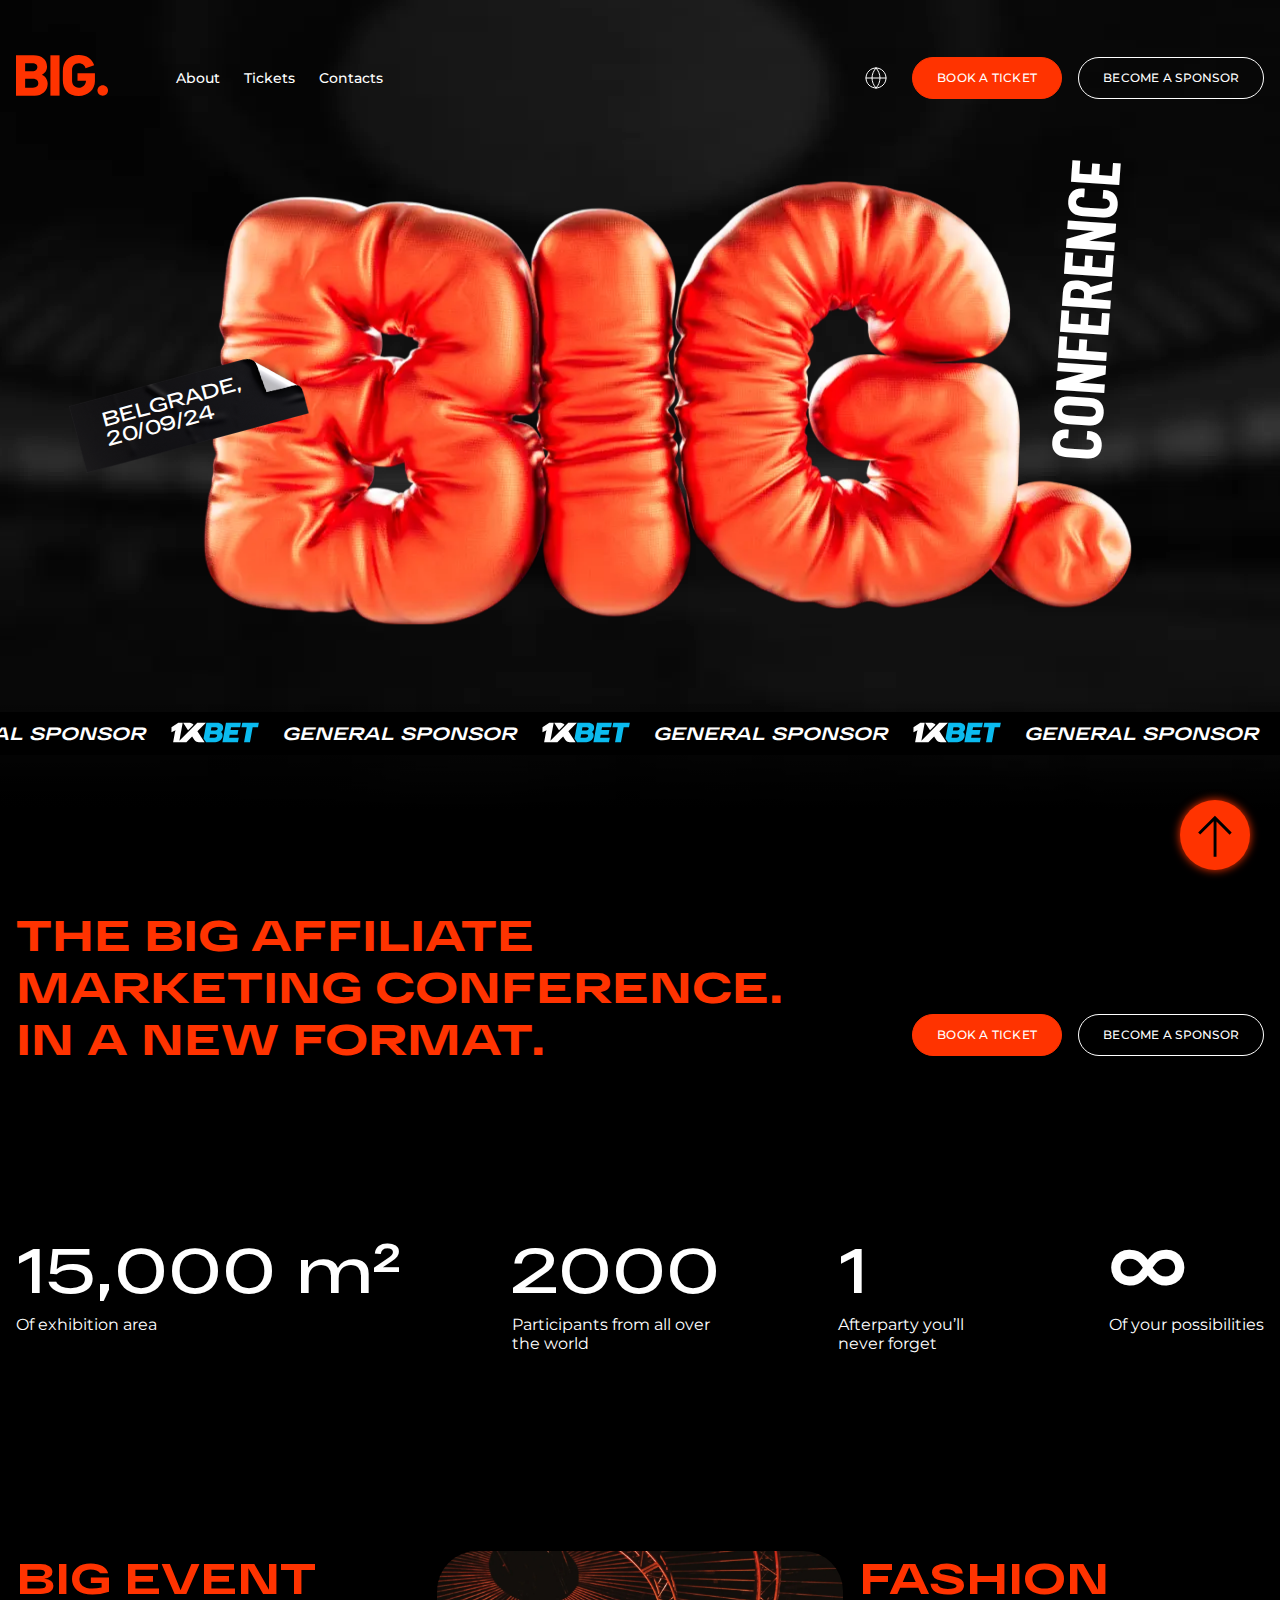
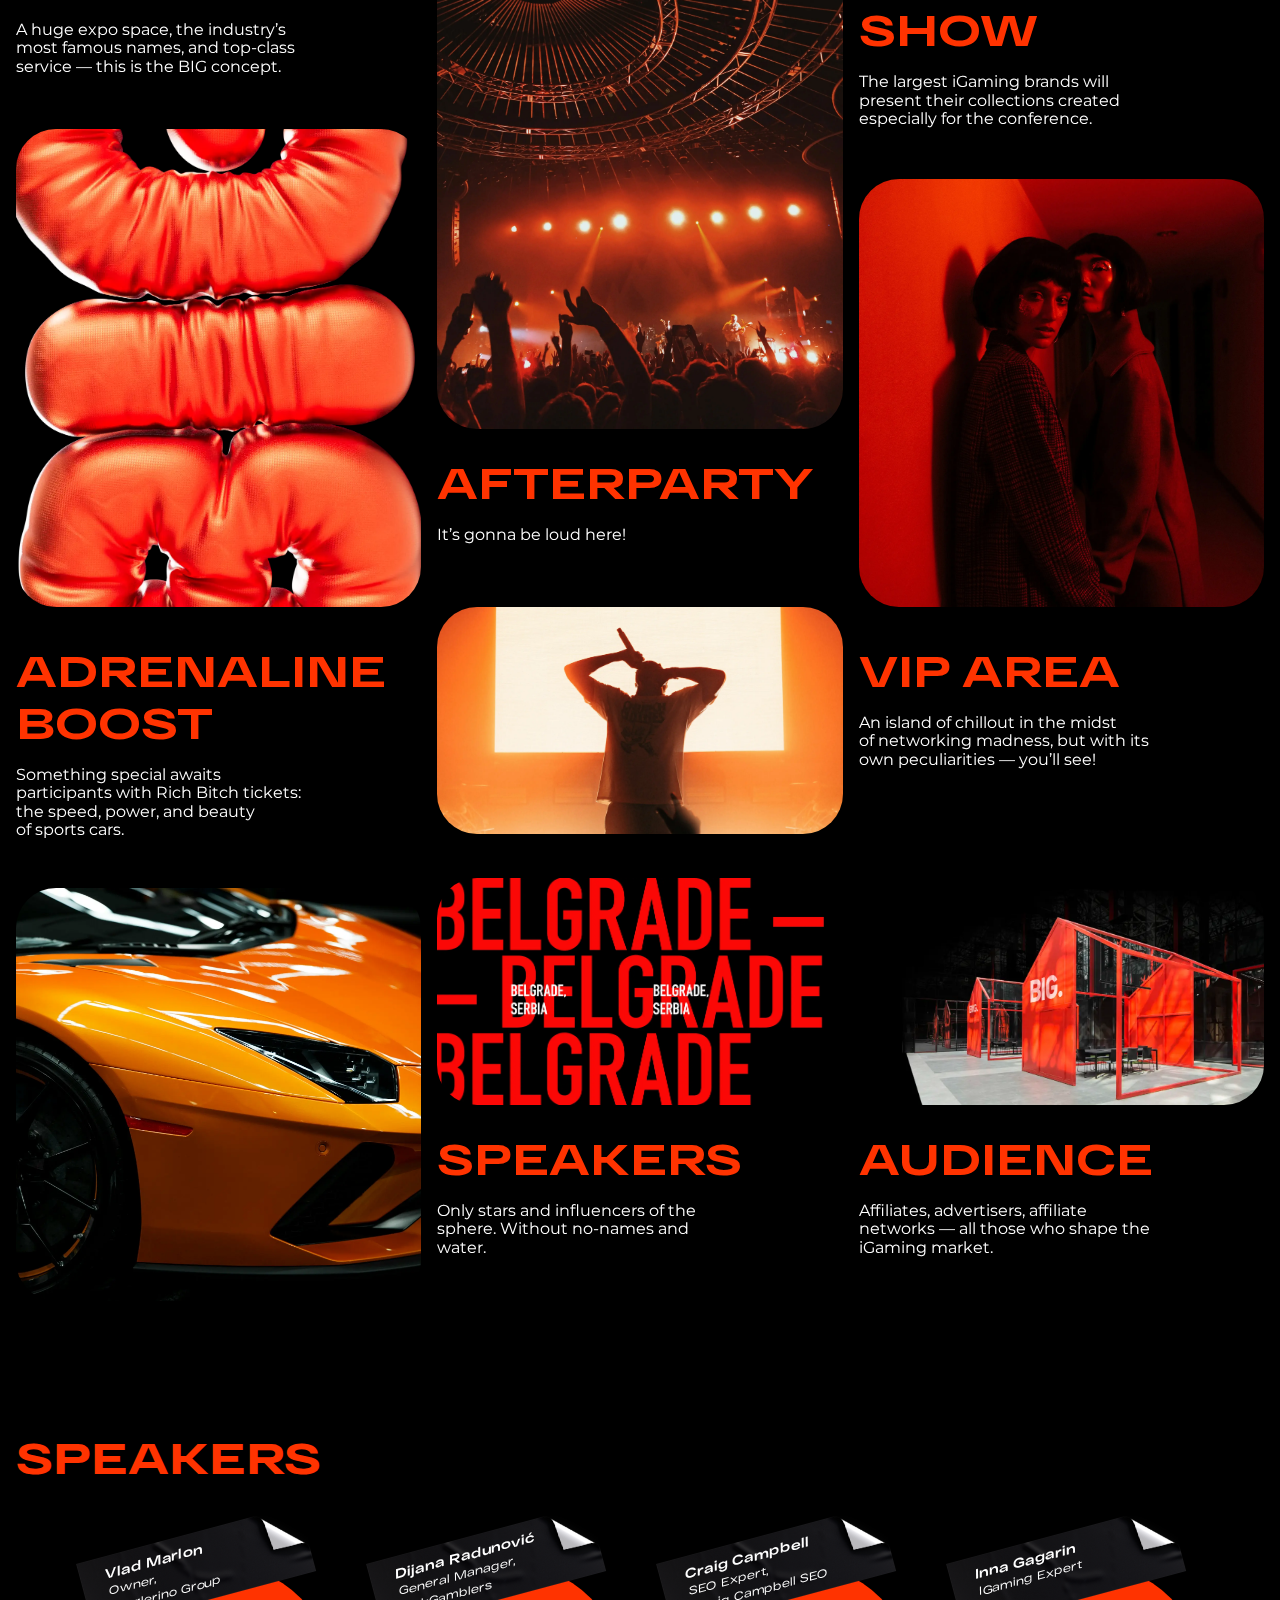
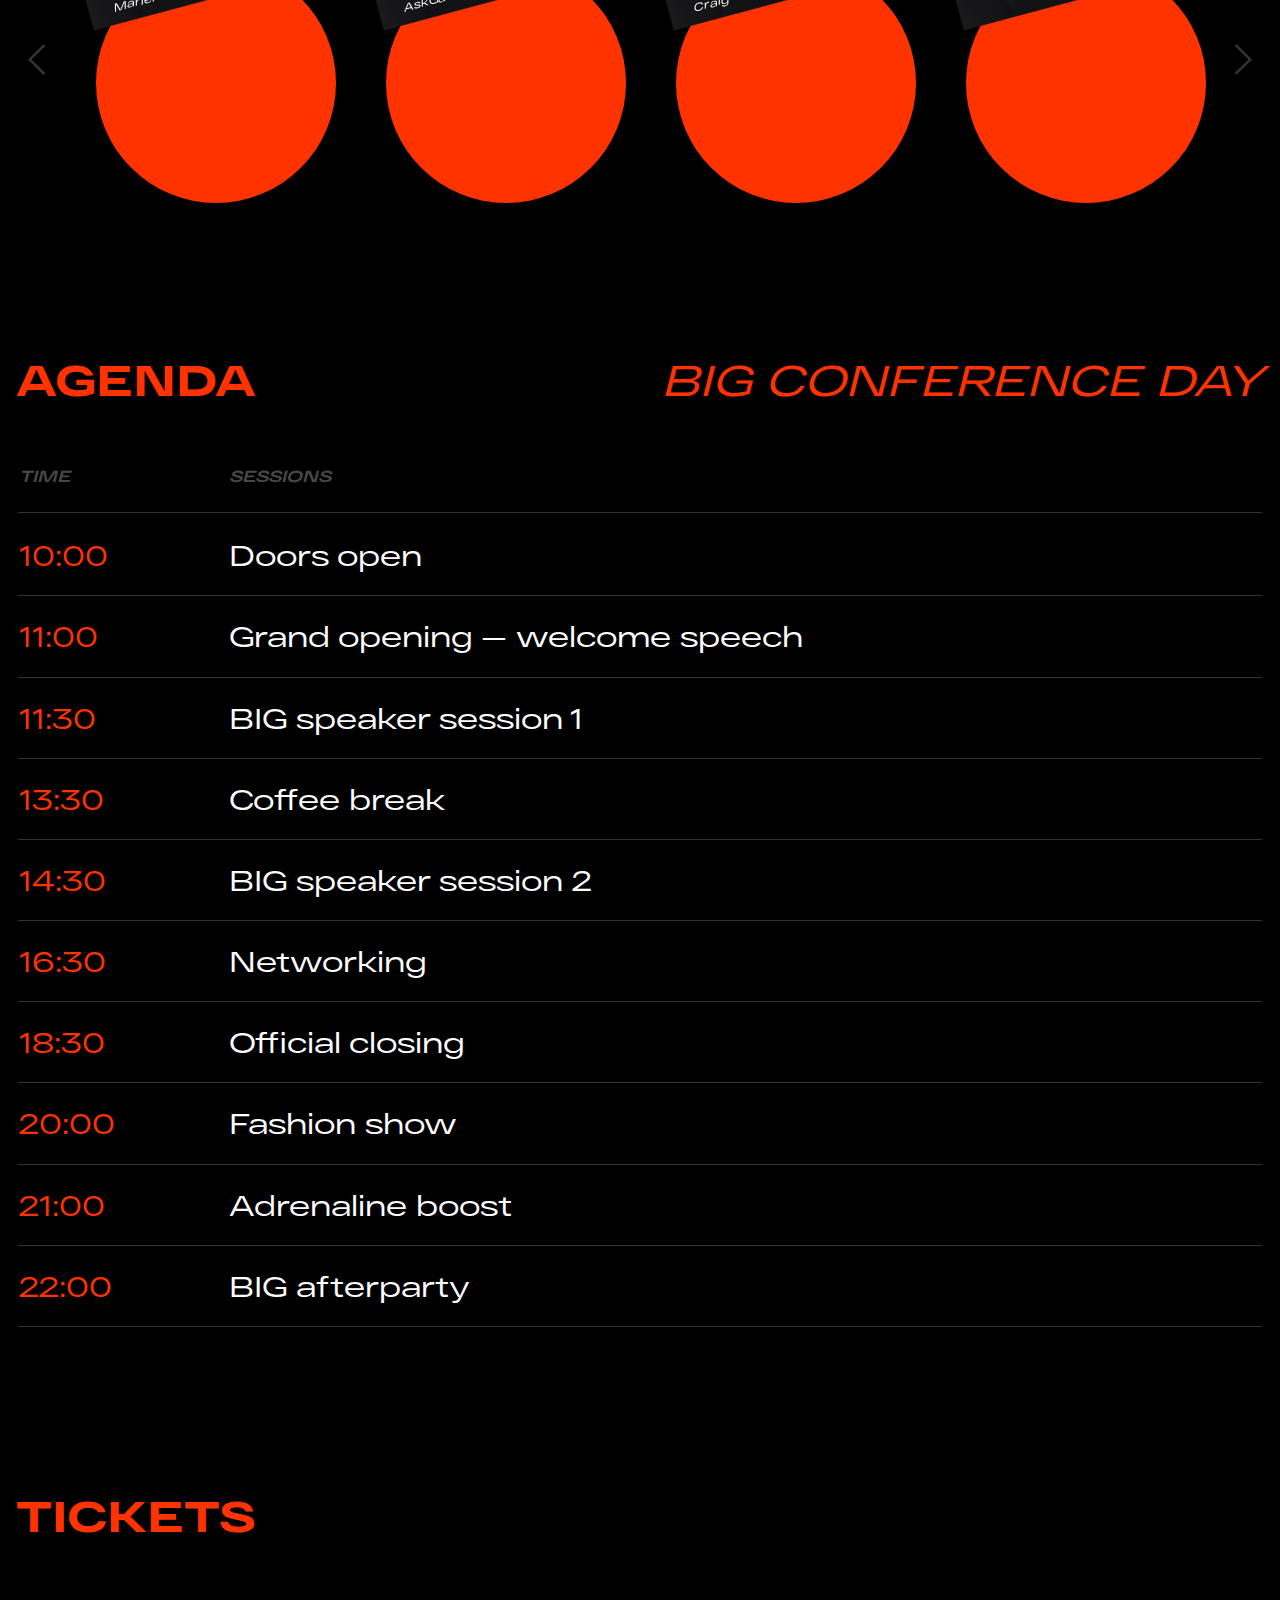
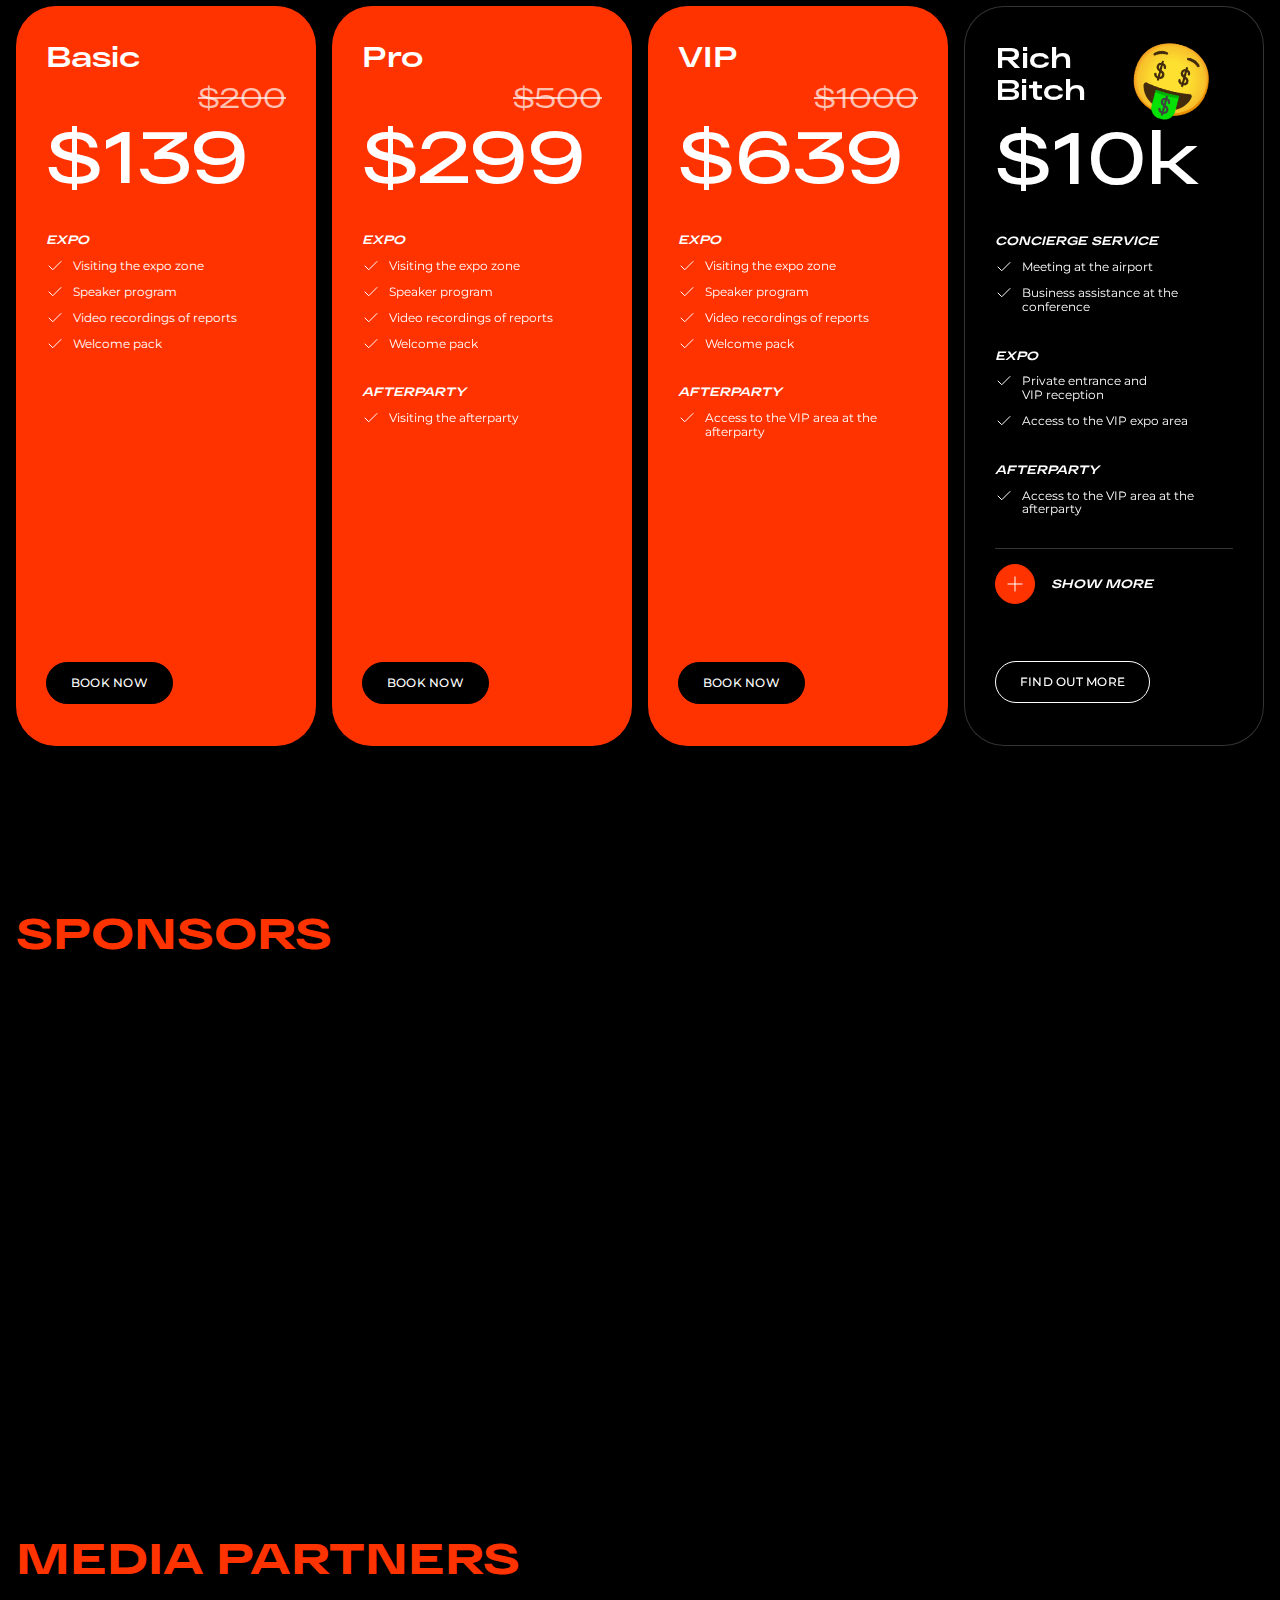
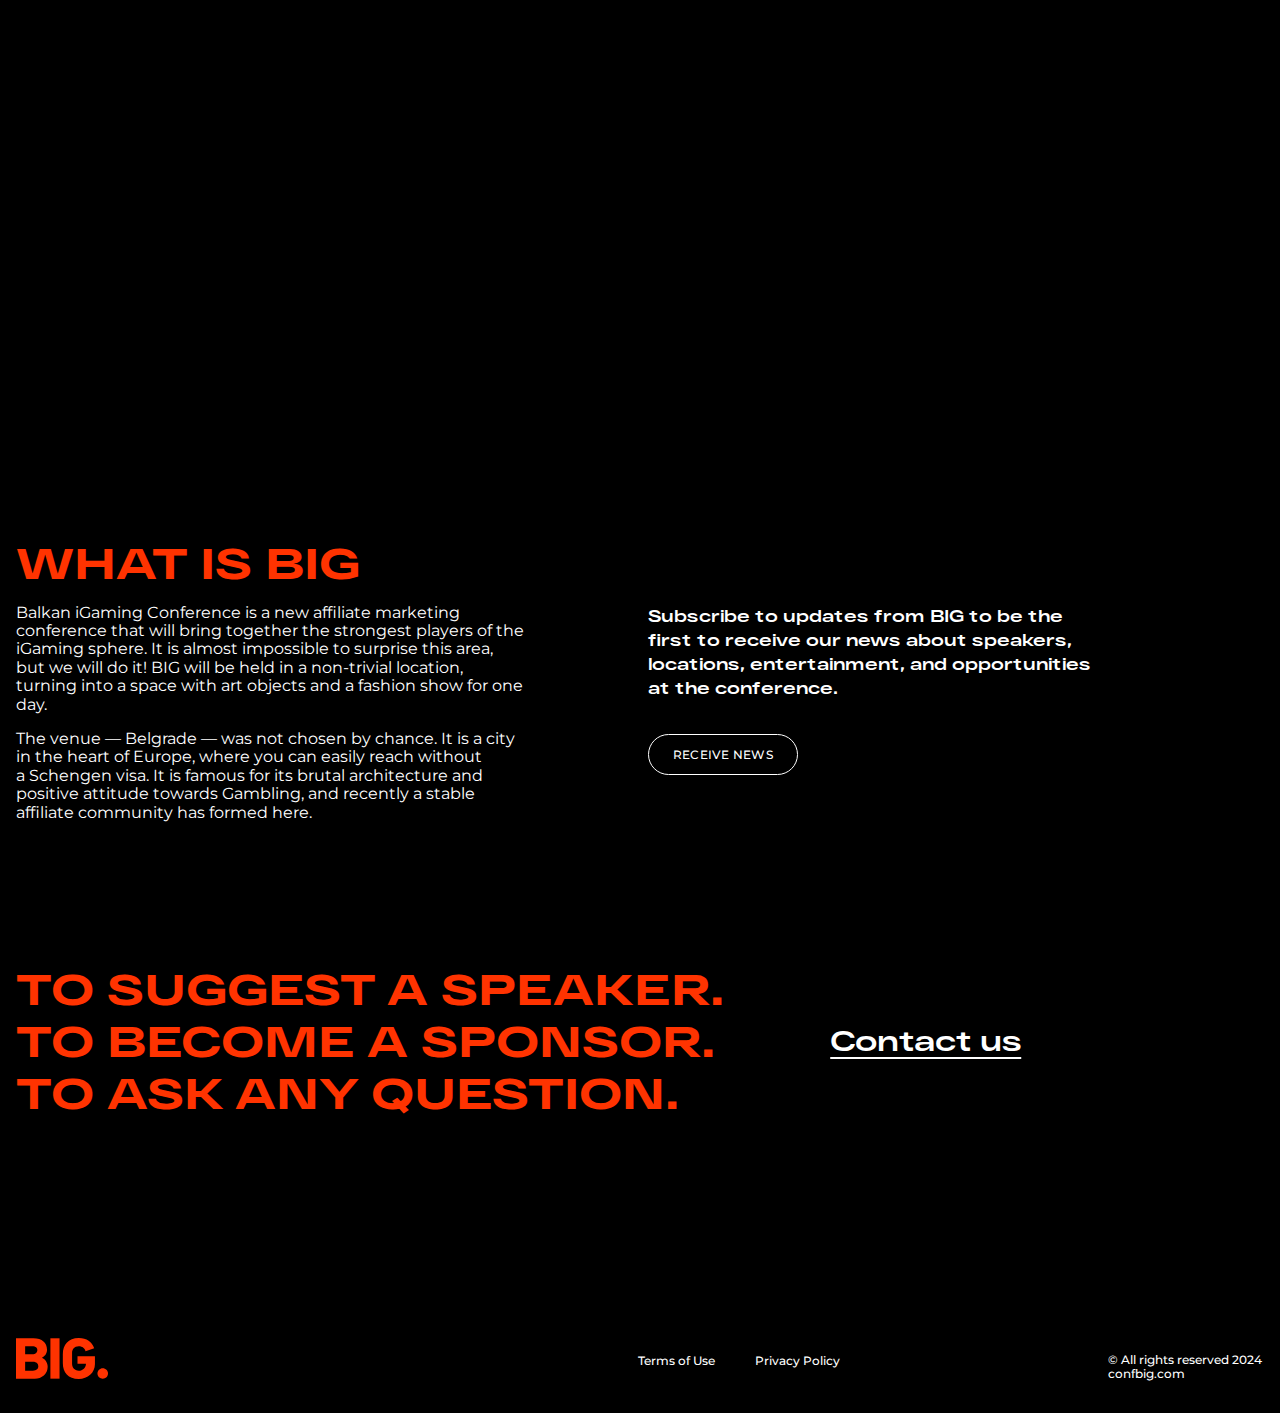
==== commit e8684989: "Add files via upload" ====
--- a/index.html
+++ b/index.html
@@ -150,7 +150,15 @@
       </div>
     </div>
   </div>
-</section> --><section class="speakers"><div class="container"><h2 class="heading speakers__title">speakers</h2></div><div class="container speakers__container"><div class="swiper speakers-list"><div class="swiper-wrapper speakers-list__wrapper"><div class="swiper-slide speakers-list__item speaker"><div class="speaker__wrapper"><div class="speaker__label label"><span class="speaker__label-title">Andrew Podolsky</span> <span class="speaker__label-subtitle">lala affiliates</span></div><div class="speaker__image-wrapper"><picture><source srcset="img/speaker-1.webp" type="image/webp"><img loading="lazy" src="img/speaker-1.png" class="speaker__image" width="240" height="240" alt="Andrew Podolsky"></picture></div><h3 class="speaker__title">Building a better product in the i-Gaming sphere</h3></div></div><div class="swiper-slide speakers-list__item speaker"><div class="speaker__wrapper"><div class="speaker__label label"><span class="speaker__label-title">Pavel Markov</span> <span class="speaker__label-subtitle">Everest Partners</span></div><div class="speaker__image-wrapper"><picture><source srcset="img/speaker-2.webp" type="image/webp"><img loading="lazy" src="img/speaker-2.png" class="speaker__image" width="240" height="240" alt="Pavel Markov"></picture></div><h3 class="speaker__title">How to navigate the i-Gaming market in 2024</h3></div></div><div class="swiper-slide speakers-list__item speaker"><div class="speaker__wrapper"><div class="speaker__label label"><span class="speaker__label-title">Saeed Al-Mehdi</span> <span class="speaker__label-subtitle">World Aff</span></div><div class="speaker__image-wrapper"><picture><source srcset="img/speaker-3.webp" type="image/webp"><img loading="lazy" src="img/speaker-3.png" class="speaker__image" width="240" height="240" alt="Saeed Al-Mehdi"></picture></div><h3 class="speaker__title">We can do more than we think</h3></div></div><div class="swiper-slide speakers-list__item speaker"><div class="speaker__wrapper"><div class="speaker__label label"><span class="speaker__label-title">Nina Romanenko</span> <span class="speaker__label-subtitle">Top Affiliates</span></div><div class="speaker__image-wrapper"><picture><source srcset="img/speaker-4.webp" type="image/webp"><img loading="lazy" src="img/speaker-4.png" class="speaker__image" width="240" height="240" alt="Nina Romanenko"></picture></div><h3 class="speaker__title">The right production is key to success</h3></div></div><div class="swiper-slide speakers-list__item speaker"><div class="speaker__wrapper"><div class="speaker__label label"><span class="speaker__label-title">Pavel Markov</span> <span class="speaker__label-subtitle">Everest Partners</span></div><div class="speaker__image-wrapper"><picture><source srcset="img/speaker-2.webp" type="image/webp"><img loading="lazy" src="img/speaker-2.png" class="speaker__image" width="240" height="240" alt="Pavel Markov"></picture></div><h3 class="speaker__title">How to navigate the i-Gaming market in 2024</h3></div></div></div></div><div class="speakers__nav-left"></div><div class="speakers__nav-right"></div></div></section></main></div><section class="agenda"><div class="container agenda__container"><div class="agenda__title-wrapper"><h2 class="heading agenda__title">agenda</h2><span class="agenda__day-title">BIG CONFERENCE DAY</span></div><table class="table agenda__table"><thead class="table__head"><tr><th>TIME</th><th>SESSIONS</th></tr></thead><tbody class="table__head"><tr><td>10:00</td><td>Doors open</td></tr><tr><td>11:00</td><td>Grand opening — welcome speech</td></tr><tr><td>11:30</td><td>BIG speaker session 1</td></tr><tr><td>13:30</td><td>Coffee break</td></tr><tr><td>14:30</td><td>BIG speaker session 2</td></tr><tr><td>16:30</td><td>Networking</td></tr><tr><td>18:30</td><td>Official closing</td></tr><tr><td>20:00</td><td>Fashion show</td></tr><tr><td>21:00</td><td>Adrenaline boost</td></tr><tr><td>22:00</td><td>BIG afterparty</td></tr></tbody></table></div></section><section class="swiper tickets"><h2 class="heading tickets__title">tickets</h2><div id="tickets" class="swiper-wrapper container tickets__container"><div class="swiper-slide tickets__item"><div class="ticket__wrapper ticket"><h3 class="ticket__title">Basic</h3><span class="ticket__price-old">$200</span> <span class="ticket__price-new">$139</span><div class="ticket__benefits"><div class="ticket__benefits-wrapper"><span class="ticket__list-title">EXPO</span><ul class="list-reset ticket__list"><li class="ticket__list-item">Visiting the expo zone</li><li class="ticket__list-item">Speaker program</li><li class="ticket__list-item">Video recordings of reports</li><li class="ticket__list-item">Welcome pack</li></ul></div></div><a href="#" class="btn ticket__btn" data-graph-path="modal-book-1">BOOK now</a></div></div><div class="swiper-slide tickets__item"><div class="ticket__wrapper ticket"><h3 class="ticket__title">Pro</h3><span class="ticket__price-old">$500</span> <span class="ticket__price-new">$299</span><div class="ticket__benefits"><div class="ticket__benefits-wrapper"><span class="ticket__list-title">EXPO</span><ul class="list-reset ticket__list"><li class="ticket__list-item">Visiting the expo zone</li><li class="ticket__list-item">Speaker program</li><li class="ticket__list-item">Video recordings of reports</li><li class="ticket__list-item">Welcome pack</li></ul></div><div class="ticket__benefits-wrapper"><span class="ticket__list-title">AFTERPARTY</span><ul class="list-reset ticket__list"><li class="ticket__list-item">Visiting the afterparty</li></ul></div></div><a href="#" class="btn ticket__btn" data-graph-path="modal-book-2">BOOK now</a></div></div><div class="swiper-slide tickets__item"><div class="ticket__wrapper ticket"><h3 class="ticket__title">VIP</h3><span class="ticket__price-old">$1000</span> <span class="ticket__price-new">$639</span><div class="ticket__benefits"><!-- <div class="ticket__benefits-wrapper">
+</section> --><section class="speakers"><div class="container"><h2 class="heading speakers__title">speakers</h2></div><div class="container speakers__container"><div class="swiper speakers-list"><div class="swiper-wrapper speakers-list__wrapper"><div class="swiper-slide speakers-list__item speaker"><div class="speaker__wrapper"><div class="speaker__label label"><span class="speaker__label-title">Vlad Marlon</span> <span class="speaker__label-subtitle">Owner,<br>Marlerino Group</span></div><div class="speaker__image-wrapper"><picture><source srcset="img/speaker-5.webp" type="image/webp"><img loading="lazy" src="img/speaker-5.png" class="speaker__image" width="240" height="240" alt="Vlad Marlon"></picture></div><!-- <h3 class="speaker__title">
+                Building a better product in the i-Gaming sphere
+              </h3> --></div></div><div class="swiper-slide speakers-list__item speaker"><div class="speaker__wrapper"><div class="speaker__label label"><span class="speaker__label-title">Dijana Radunović</span> <span class="speaker__label-subtitle">general Manager,<br>AskGamblers</span></div><div class="speaker__image-wrapper"><picture><source srcset="img/speaker-8.webp" type="image/webp"><img loading="lazy" src="img/speaker-8.png" class="speaker__image" width="240" height="240" alt="Inna Gagarin"></picture></div><!-- <h3 class="speaker__title">We can do more than we think</h3> --></div></div><div class="swiper-slide speakers-list__item speaker"><div class="speaker__wrapper"><div class="speaker__label label"><span class="speaker__label-title">Craig Campbell</span> <span class="speaker__label-subtitle">SEO Expert,<br>Craig Campbell SEO</span></div><div class="speaker__image-wrapper"><picture><source srcset="img/speaker-6.webp" type="image/webp"><img loading="lazy" src="img/speaker-6.png" class="speaker__image" width="240" height="240" alt="Craig Campbell"></picture></div><!-- <h3 class="speaker__title">
+                How to navigate the i-Gaming market in 2024
+              </h3> --></div></div><div class="swiper-slide speakers-list__item speaker"><div class="speaker__wrapper"><div class="speaker__label label"><span class="speaker__label-title">Inna Gagarin</span> <span class="speaker__label-subtitle">iGaming expert</span></div><div class="speaker__image-wrapper"><picture><source srcset="img/speaker-7.webp" type="image/webp"><img loading="lazy" src="img/speaker-7.png" class="speaker__image" width="240" height="240" alt="Inna Gagarin"></picture></div><!-- <h3 class="speaker__title">We can do more than we think</h3> --></div></div><div class="swiper-slide speakers-list__item speaker"><div class="speaker__wrapper"><div class="speaker__label label"><span class="speaker__label-title">Emanuele Arosio</span> <span class="speaker__label-subtitle">Digital & SEO Advisor,<br>ASO Specialist</span></div><div class="speaker__image-wrapper"><picture><source srcset="img/speaker-10.webp" type="image/webp"><img loading="lazy" src="img/speaker-10.png" class="speaker__image" width="240" height="240" alt="Emanuele Arosio"></picture></div><!-- <h3 class="speaker__title">
+                How to navigate the i-Gaming market in 2024
+              </h3> --></div></div><div class="swiper-slide speakers-list__item speaker"><div class="speaker__wrapper"><div class="speaker__label label"><span class="speaker__label-title">Polina Kapitonova</span> <span class="speaker__label-subtitle">Founder,<br>HeadshotIt</span></div><div class="speaker__image-wrapper"><picture><source srcset="img/speaker-11.webp" type="image/webp"><img loading="lazy" src="img/speaker-11.png" class="speaker__image" width="240" height="240" alt="Polina Kapitonova"></picture></div><!-- <h3 class="speaker__title">
+                How to navigate the i-Gaming market in 2024
+              </h3> --></div></div><div class="swiper-slide speakers-list__item speaker"><div class="speaker__wrapper"><div class="speaker__label label"><span class="speaker__label-title">Roman Manuylov</span> <span class="speaker__label-subtitle">CEO,<br>Alfaleads Group</span></div><div class="speaker__image-wrapper"><picture><source srcset="img/speaker-9.webp" type="image/webp"><img loading="lazy" src="img/speaker-9.png" class="speaker__image" width="240" height="240" alt="Roman Manuylov"></picture></div><!-- <h3 class="speaker__title">The right production is key to success</h3> --></div></div></div></div><div class="speakers__nav-left"></div><div class="speakers__nav-right"></div></div></section></main></div><section class="agenda"><div class="container agenda__container"><div class="agenda__title-wrapper"><h2 class="heading agenda__title">agenda</h2><span class="agenda__day-title">BIG CONFERENCE DAY</span></div><table class="table agenda__table"><thead class="table__head"><tr><th>TIME</th><th>SESSIONS</th></tr></thead><tbody class="table__head"><tr><td>10:00</td><td>Doors open</td></tr><tr><td>11:00</td><td>Grand opening — welcome speech</td></tr><tr><td>11:30</td><td>BIG speaker session 1</td></tr><tr><td>13:30</td><td>Coffee break</td></tr><tr><td>14:30</td><td>BIG speaker session 2</td></tr><tr><td>16:30</td><td>Networking</td></tr><tr><td>18:30</td><td>Official closing</td></tr><tr><td>20:00</td><td>Fashion show</td></tr><tr><td>21:00</td><td>Adrenaline boost</td></tr><tr><td>22:00</td><td>BIG afterparty</td></tr></tbody></table></div></section><section class="swiper tickets"><h2 class="heading tickets__title">tickets</h2><div id="tickets" class="swiper-wrapper container tickets__container"><div class="swiper-slide tickets__item"><div class="ticket__wrapper ticket"><h3 class="ticket__title">Basic</h3><span class="ticket__price-old">$200</span> <span class="ticket__price-new">$139</span><div class="ticket__benefits"><div class="ticket__benefits-wrapper"><span class="ticket__list-title">EXPO</span><ul class="list-reset ticket__list"><li class="ticket__list-item">Visiting the expo zone</li><li class="ticket__list-item">Speaker program</li><li class="ticket__list-item">Video recordings of reports</li><li class="ticket__list-item">Welcome pack</li></ul></div></div><a href="#" class="btn ticket__btn" data-graph-path="modal-book-1">BOOK now</a></div></div><div class="swiper-slide tickets__item"><div class="ticket__wrapper ticket"><h3 class="ticket__title">Pro</h3><span class="ticket__price-old">$500</span> <span class="ticket__price-new">$299</span><div class="ticket__benefits"><div class="ticket__benefits-wrapper"><span class="ticket__list-title">EXPO</span><ul class="list-reset ticket__list"><li class="ticket__list-item">Visiting the expo zone</li><li class="ticket__list-item">Speaker program</li><li class="ticket__list-item">Video recordings of reports</li><li class="ticket__list-item">Welcome pack</li></ul></div><div class="ticket__benefits-wrapper"><span class="ticket__list-title">AFTERPARTY</span><ul class="list-reset ticket__list"><li class="ticket__list-item">Visiting the afterparty</li></ul></div></div><a href="#" class="btn ticket__btn" data-graph-path="modal-book-2">BOOK now</a></div></div><div class="swiper-slide tickets__item"><div class="ticket__wrapper ticket"><h3 class="ticket__title">VIP</h3><span class="ticket__price-old">$1000</span> <span class="ticket__price-new">$639</span><div class="ticket__benefits"><!-- <div class="ticket__benefits-wrapper">
           <span class="ticket__list-title">PREPARTY</span>
           <ul class="list-reset ticket__list">
             <li class="ticket__list-item">Access to the exclusive preparty</li>
@@ -166,26 +174,7 @@
           <span class="ticket__list-title"
             >+ Concierge service <br />&nbsp;&nbsp;&nbsp;& extra benefits</span
           >
-        </div> --></div><a href="#" class="btn ticket__btn" data-graph-path="modal-book-rich">find out more</a></div></div></div></section><section class="floorplan"><div class="container"><h2 class="heading floorplan__title">Floor plan</h2><div class="floorplan__history history"><div class="history__wrapper"><div class="history__item"><div class="history__color history__color--silver"></div><span class="history__text">Silver</span></div><div class="history__item"><div class="history__color history__color--gold"></div><span class="history__text">Gold</span></div><div class="history__item"><div class="history__color history__color--platinum"></div><span class="history__text">Platinum</span></div></div><div class="history__wrapper"><div class="history__item"><div class="history__color"></div><span class="history__text">A01</span></div><div class="history__item"><div class="history__color"></div><span class="history__text">A02</span></div></div><div class="history__wrapper"><div class="history__item"><div class="history__color history__color--stage"></div><span class="history__text">B01 Stage</span></div><div class="history__item"><div class="history__color history__color--photo"></div><span class="history__text">B02 Photo zone</span></div><div class="history__item"><div class="history__color history__color--bar"></div><span class="history__text">B03 Bar</span></div></div><div class="history__wrapper"><div class="history__item"><div class="history__color history__color--lounge"></div><span class="history__text">B04 Lounge</span></div><div class="history__item"><div class="history__color history__color--lounge"></div><span class="history__text">B05 Lounge</span></div><div class="history__item"><div class="history__color history__color--chill"></div><span class="history__text">B06 Work & Chill</span></div></div><div class="history__wrapper"><div class="history__item"><div class="history__color history__color--media"></div><span class="history__text">B07 Media zone</span></div><div class="history__item"><div class="history__color history__color--vip"></div><span class="history__text">B08 VIP</span></div><div class="history__item"><div class="history__color history__color--hookah"></div><span class="history__text">B09 Hookah area</span></div></div></div></div><div class="floorplan__container"><div class="floorplan__sidebar-wrapper"><div class="floorplan__sidebar sidebar"><!-- <div class="sidebar__title-wrapper">
-          <span class="sidebar__title">silver</span>
-          <span class="sidebar__number sidebar__number--silver">08</span>
-        </div>
-        <div class="sidebar__image-wrapper">
-          <picture>
-            <source srcset="img/stand-2.webp" type="image/webp" />
-            <img
-              loading="lazy"
-              src="img/stand-2.png"
-              class="sidebar__image sidebar__image--booked"
-              width="82"
-              height="88"
-              alt="silver stand photo"
-            />
-          </picture>
-        </div>
-        <div class="sidebar__text-wrapper">
-          <p class="sidebar__text">This booth is booked. Please, choose another booth.</p>
-        </div> --></div></div><div class="floorplan__map-wrapper"><svg width="827" height="827" viewBox="0 0 827 827" fill="none" xmlns="http://www.w3.org/2000/svg"><g id="floorplan"><g id="outlines"><path d="M97.8957 146.071C36.8267 218.103 0 311.289 0 413.122C0 641.34 184.983 826.322 413.2 826.322C641.417 826.322 826.4 641.34 826.4 413.122C826.4 184.905 641.417 0 413.2 0C304.032 0 204.747 42.3854 130.862 111.484" stroke="#5E5E5E" stroke-linecap="round" stroke-linejoin="round"/><path d="M137.116 179.272C83.6129 242.348 51.4185 323.954 51.4185 413.125C51.4185 612.931 213.394 774.983 413.277 774.983C613.161 774.983 775.136 613.008 775.136 413.125C775.136 213.242 613.083 51.2666 413.2 51.2666C317.621 51.2666 230.611 88.3248 165.99 148.93" stroke="#5E5E5E" stroke-linecap="round" stroke-linejoin="round"/><path d="M707.931 522.501L713.95 513.395L719.044 503.75L723.751 493.718L727.532 483.686L730.773 473.268L733.319 462.542L735.017 451.662L735.866 440.781L736.56 432.061L737.178 413.001L736.946 393.786L736.715 388.076L735.48 376.5L733.551 365.234L731.004 353.89L727.609 343.01L723.519 332.129L718.812 321.712L713.256 310.599L707.083 299.873L700.06 289.841L691.263 279.424L681.694 269.624L671.663 260.595L661.014 252.338L649.901 244.621L638.172 237.753L625.98 231.58L613.556 226.487L603.37 222.86L592.875 220.082L582.38 217.69L571.731 216.224L561.082 215.375L533.764 214.526L419.248 213.909L295.24 214.526L267.923 215.375L257.196 216.224L246.547 217.69L236.13 220.082L225.635 222.86L215.372 226.487L203.025 231.58L190.832 237.753L179.103 244.621L167.991 252.338L157.342 260.595L147.31 269.624L137.664 279.424L128.944 289.841L121.922 299.873L115.671 310.599L110.115 321.712L105.485 332.129L101.395 343.01L98.0001 353.89L95.4535 365.234L93.5244 376.5L92.2125 388.076L91.981 393.786L91.8267 413.001L92.444 432.061L93.0613 440.781L93.9102 451.662L95.6079 462.542L98.2315 473.268L101.395 483.686L105.254 493.718L109.961 503.75L115.054 513.395L121.073 522.501" stroke="#5E5E5E" stroke-linecap="round" stroke-linejoin="round"/><path d="M121.073 522.501L128.095 532.996L135.966 542.796L144.3 552.211L153.483 560.931L162.898 569.111L173.084 576.75L183.579 583.618L194.459 589.791L207.732 595.348L220.928 600.209L234.586 604.067L248.476 607.308L262.598 609.624L276.642 611.09L290.764 611.784H305.04L414.772 612.016L523.887 611.784H538.24L552.284 611.09L566.406 609.624L580.528 607.308L594.341 604.067L607.999 600.209L621.272 595.348L634.468 589.791L645.348 583.618L655.843 576.75L666.106 569.111L675.521 560.931L684.704 552.211L692.961 542.796L700.909 532.996L707.931 522.501" stroke="#5E5E5E" stroke-linecap="round" stroke-linejoin="round"/><path d="M736.383 424.776H714.403V386.31H736.383" stroke="#5E5E5E" stroke-linecap="round" stroke-linejoin="round"/><path d="M679.6 267.717L625.724 322.201L602.668 298.839L653.5 247.5" stroke="#5E5E5E" stroke-linecap="round" stroke-linejoin="round"/><path d="M435.982 214.129V247.1H382.862V214.129" stroke="#5E5E5E" stroke-linecap="round" stroke-linejoin="round"/><path d="M93.4502 386.31H113.599V424.776H93.4502" stroke="#5E5E5E" stroke-linecap="round" stroke-linejoin="round"/><path d="M381.03 611.612V578.641H435.982V611.612" stroke="#5E5E5E" stroke-linecap="round" stroke-linejoin="round"/><g id="arrow"><path d="M97.4595 111.276L180.414 194.309" stroke="#FF3300" stroke-linecap="round" stroke-linejoin="round"/><g id="Group"><path d="M183.579 197.472C173.47 187.363 173.47 171.004 183.579 160.972" stroke="#FF3300" stroke-linecap="round" stroke-linejoin="round"/><path d="M147.079 197.472C157.188 187.363 173.547 187.363 183.579 197.472" stroke="#FF3300" stroke-linecap="round" stroke-linejoin="round"/></g></g><path id="Entrance" d="M44.905 61.7089L44.2715 62.3425L39.3712 57.4423L46.3009 50.5126L51.0526 55.2644L50.4191 55.8979L46.3999 51.8787L43.9349 54.3437L47.5185 57.9273L46.8948 58.551L43.3112 54.9674L40.7374 57.5412L44.905 61.7089ZM53.7448 61.3223C54.3981 61.9757 54.7248 62.6851 54.7248 63.4507C54.738 64.2163 54.3816 64.962 53.6557 65.688L50.6363 68.7073L49.9335 68.0045L52.8835 65.0544C53.4247 64.5132 53.7019 63.9655 53.7151 63.4111C53.7283 62.8567 53.4841 62.3288 52.9825 61.8272C52.4215 61.2662 51.8078 60.989 51.1412 60.9956C50.4878 61.0022 49.8675 61.2992 49.2801 61.8866L46.5478 64.6188L45.845 63.916L51.0521 58.7088L51.7253 59.382L50.765 60.3423C51.2732 60.2169 51.7814 60.2367 52.2895 60.4017C52.8109 60.5666 53.296 60.8735 53.7448 61.3223ZM55.6035 73.0409C55.3527 73.0277 55.0953 72.9551 54.8313 72.8231C54.5805 72.6911 54.3495 72.5195 54.1383 72.3084C53.65 71.82 53.4058 71.3118 53.4058 70.7838C53.4058 70.2559 53.6467 69.751 54.1284 69.2692L57.2765 66.1212L56.3459 65.1906L56.9399 64.5966L57.8704 65.5272L59.0089 64.3888L59.7118 65.0916L58.5733 66.2301L60.1572 67.814L59.5633 68.408L57.9793 66.824L54.8709 69.9325C54.5607 70.2427 54.399 70.5561 54.3858 70.8729C54.3858 71.1897 54.531 71.4933 54.8214 71.7837C54.9666 71.9289 55.1283 72.0444 55.3065 72.1302C55.4913 72.2226 55.6761 72.2754 55.8609 72.2886L55.6035 73.0409ZM61.4268 71.1229C61.9416 70.9381 62.4498 70.9183 62.9514 71.0635C63.4595 71.2153 63.9545 71.5321 64.4363 72.0138L63.7532 72.6969L63.5948 72.5187C63.0471 71.9709 62.4498 71.7103 61.803 71.7367C61.1563 71.7631 60.5293 72.0798 59.9221 72.687L57.2691 75.3401L56.5662 74.6372L61.7733 69.4301L62.4465 70.1032L61.4268 71.1229ZM67.5208 75.0983C68.2005 75.7781 68.5503 76.471 68.5701 77.1772C68.5965 77.8768 68.2764 78.5598 67.6098 79.2264L64.3826 82.4536L63.7094 81.7805L64.5212 80.9687C64.0922 81.0809 63.6468 81.0578 63.1848 80.8994C62.7294 80.7476 62.2905 80.4605 61.8681 80.0382C61.2874 79.4574 60.964 78.8568 60.898 78.2364C60.832 77.6161 61.0267 77.0782 61.4821 76.6228C61.9242 76.1807 62.439 75.9827 63.0264 76.0289C63.6204 76.0817 64.2671 76.4578 64.9667 77.1574L66.6199 78.8106L66.9367 78.4938C67.3855 78.0451 67.5999 77.5798 67.5802 77.098C67.567 76.6096 67.3195 76.1246 66.8377 75.6428C66.5077 75.3128 66.1348 75.0521 65.719 74.8607C65.3099 74.6627 64.9007 74.5505 64.4915 74.5241L64.6994 73.6827C65.1878 73.7223 65.6761 73.8675 66.1645 74.1183C66.6595 74.3624 67.1116 74.6891 67.5208 75.0983ZM62.5314 79.5927C62.9274 79.9887 63.3564 80.2394 63.8183 80.345C64.2869 80.444 64.7621 80.3912 65.2439 80.1866L66.0952 79.3353L64.4618 77.7019C63.5709 76.8109 62.8152 76.6756 62.1948 77.296C61.8912 77.5996 61.7658 77.956 61.8186 78.3651C61.878 78.7677 62.1156 79.1769 62.5314 79.5927ZM74.1915 81.769C74.8448 82.4224 75.1715 83.1319 75.1715 83.8974C75.1847 84.663 74.8283 85.4087 74.1024 86.1347L71.083 89.154L70.3802 88.4512L73.3302 85.5011C73.8714 84.96 74.1486 84.4122 74.1618 83.8578C74.175 83.3034 73.9308 82.7755 73.4292 82.2739C72.8682 81.7129 72.2545 81.4357 71.5879 81.4423C70.9345 81.4489 70.3142 81.7459 69.7268 82.3333L66.9945 85.0656L66.2917 84.3627L71.4988 79.1556L72.172 79.8287L71.2117 80.789C71.7199 80.6636 72.2281 80.6834 72.7362 80.8484C73.2576 81.0134 73.7427 81.3202 74.1915 81.769ZM75.1192 93.2892C74.6044 92.7744 74.2546 92.2002 74.0698 91.5667C73.8916 90.9397 73.8883 90.3094 74.0599 89.6759C74.2381 89.0357 74.5813 88.4615 75.0895 87.9533C75.5976 87.4452 76.1685 87.1053 76.8021 86.9337C77.4356 86.7621 78.0659 86.7654 78.6929 86.9436C79.3264 87.1284 79.9006 87.4782 80.4154 87.9929C80.8642 88.4417 81.1743 88.9301 81.3459 89.4581C81.5307 89.986 81.5571 90.5206 81.4251 91.0618L80.5441 90.8935C80.6299 90.4645 80.6035 90.0553 80.4649 89.666C80.3329 89.27 80.1118 88.9169 79.8016 88.6067C79.4254 88.2305 78.9998 87.9764 78.5246 87.8444C78.0626 87.7125 77.5907 87.7158 77.109 87.8543C76.6338 87.9995 76.1982 88.2701 75.8022 88.6661C75.3996 89.0687 75.1258 89.5076 74.9806 89.9827C74.8486 90.4579 74.8453 90.9298 74.9707 91.3984C75.1093 91.8669 75.3666 92.2893 75.7428 92.6655C76.053 92.9757 76.4028 93.2001 76.7922 93.3387C77.1816 93.4773 77.5907 93.5037 78.0197 93.4179L78.188 94.2989C77.6468 94.4309 77.109 94.4078 76.5744 94.2296C76.0464 94.0448 75.5613 93.7313 75.1192 93.2892ZM85.4214 98.7209L81.0657 94.3651C80.5641 94.9459 80.3331 95.5927 80.3727 96.3054C80.4189 97.0116 80.7291 97.6518 81.3032 98.2259C81.6266 98.5493 81.9797 98.7902 82.3625 98.9486C82.7519 99.1004 83.1578 99.1631 83.5801 99.1367L83.5207 99.988C83.0126 100.034 82.511 99.955 82.016 99.7504C81.5276 99.5525 81.0756 99.2456 80.6598 98.8298C80.1252 98.2952 79.7622 97.7079 79.5708 97.0677C79.3926 96.4275 79.3893 95.7907 79.5609 95.1571C79.7325 94.5235 80.0724 93.9526 80.5806 93.4445C81.0888 92.9363 81.653 92.5898 82.2734 92.405C82.9004 92.2268 83.5174 92.2169 84.1246 92.3753C84.7384 92.5403 85.2861 92.8637 85.7679 93.3455C86.2497 93.8273 86.5698 94.3717 86.7282 94.9789C86.8866 95.5861 86.8734 96.1998 86.6886 96.8202C86.5104 97.434 86.1639 97.9982 85.6491 98.513L85.4214 98.7209ZM85.1641 93.9493C84.6625 93.4478 84.0784 93.1871 83.4118 93.1673C82.7585 93.1475 82.1513 93.3719 81.5903 93.8405L85.2828 97.533C85.7514 96.972 85.9725 96.3615 85.9461 95.7016C85.9329 95.0416 85.6722 94.4575 85.1641 93.9493Z" fill="white"/></g><g id="elements"><g id="91" class="stand stand--booked"><g class="stand__image"><path class="stand__image-main" d="M448.803 773.311C448.803 773.311 427.5 775.299 408 775C388.5 774.701 370.04 772.301 370.04 772.301V668.396H448.803V773.311Z" fill="#7E46F6"/></g>class="stand__text"><path class="stand__text-main" id="B08" d="M406.032 720.459C406.317 720.538 406.541 720.683 406.704 720.893C406.867 721.098 406.949 721.36 406.949 721.677C406.949 722.102 406.788 722.428 406.466 722.657C406.149 722.886 405.684 723 405.073 723H402.735V718.1H404.933C405.493 718.1 405.925 718.212 406.228 718.436C406.536 718.66 406.69 718.97 406.69 719.367C406.69 719.624 406.629 719.845 406.508 720.032C406.391 720.219 406.233 720.361 406.032 720.459ZM403.435 718.667V720.235H404.87C405.229 720.235 405.505 720.17 405.696 720.039C405.892 719.904 405.99 719.708 405.99 719.451C405.99 719.194 405.892 719.001 405.696 718.87C405.505 718.735 405.229 718.667 404.87 718.667H403.435ZM405.045 722.433C405.442 722.433 405.74 722.368 405.941 722.237C406.142 722.106 406.242 721.901 406.242 721.621C406.242 721.075 405.843 720.802 405.045 720.802H403.435V722.433H405.045ZM409.636 723.056C409.249 723.056 408.903 722.958 408.6 722.762C408.301 722.561 408.066 722.272 407.893 721.894C407.72 721.516 407.634 721.068 407.634 720.55C407.634 720.032 407.72 719.584 407.893 719.206C408.066 718.828 408.301 718.541 408.6 718.345C408.903 718.144 409.249 718.044 409.636 718.044C410.019 718.044 410.359 718.144 410.658 718.345C410.961 718.541 411.199 718.828 411.372 719.206C411.545 719.584 411.631 720.032 411.631 720.55C411.631 721.068 411.545 721.516 411.372 721.894C411.199 722.272 410.961 722.561 410.658 722.762C410.359 722.958 410.019 723.056 409.636 723.056ZM409.636 722.433C410.028 722.433 410.341 722.272 410.574 721.95C410.812 721.628 410.931 721.161 410.931 720.55C410.931 719.939 410.812 719.472 410.574 719.15C410.341 718.828 410.028 718.667 409.636 718.667C409.239 718.667 408.922 718.828 408.684 719.15C408.451 719.472 408.334 719.939 408.334 720.55C408.334 721.161 408.451 721.628 408.684 721.95C408.922 722.272 409.239 722.433 409.636 722.433ZM415.299 720.431C415.579 720.538 415.793 720.692 415.943 720.893C416.092 721.094 416.167 721.334 416.167 721.614C416.167 721.908 416.087 722.165 415.929 722.384C415.77 722.599 415.544 722.764 415.25 722.881C414.956 722.998 414.61 723.056 414.214 723.056C413.822 723.056 413.479 722.998 413.185 722.881C412.895 722.764 412.671 722.599 412.513 722.384C412.354 722.165 412.275 721.908 412.275 721.614C412.275 721.334 412.347 721.094 412.492 720.893C412.641 720.692 412.856 720.538 413.136 720.431C412.912 720.324 412.741 720.181 412.625 720.004C412.508 719.827 412.45 719.617 412.45 719.374C412.45 719.103 412.522 718.868 412.667 718.667C412.816 718.466 413.024 718.312 413.29 718.205C413.556 718.098 413.864 718.044 414.214 718.044C414.568 718.044 414.879 718.098 415.145 718.205C415.415 718.312 415.623 718.466 415.768 718.667C415.917 718.868 415.992 719.103 415.992 719.374C415.992 719.612 415.931 719.822 415.81 720.004C415.693 720.181 415.523 720.324 415.299 720.431ZM414.214 718.611C413.882 718.611 413.621 718.683 413.43 718.828C413.238 718.968 413.143 719.159 413.143 719.402C413.143 719.645 413.236 719.836 413.423 719.976C413.614 720.116 413.878 720.186 414.214 720.186C414.554 720.186 414.82 720.116 415.012 719.976C415.208 719.836 415.306 719.645 415.306 719.402C415.306 719.159 415.205 718.968 415.005 718.828C414.809 718.683 414.545 718.611 414.214 718.611ZM414.214 722.489C414.601 722.489 414.907 722.41 415.131 722.251C415.355 722.088 415.467 721.868 415.467 721.593C415.467 721.322 415.355 721.11 415.131 720.956C414.907 720.797 414.601 720.718 414.214 720.718C413.826 720.718 413.523 720.797 413.304 720.956C413.084 721.11 412.975 721.322 412.975 721.593C412.975 721.868 413.084 722.088 413.304 722.251C413.523 722.41 413.826 722.489 414.214 722.489Z" fill="black"/></g></g><g id="90" class="stand stand--booked"><g class="stand__image"><path class="stand__image-main" d="M293.107 695.871V736.168H333.405L293.107 695.871Z" fill="#FF7676"/></g><g class="stand__text"><path class="stand__text-main" id="B07" d="M303.501 721.094C303.647 721.351 303.703 721.612 303.67 721.876C303.64 722.137 303.513 722.379 303.289 722.604C302.988 722.904 302.643 723.021 302.254 722.955C301.868 722.892 301.459 722.645 301.026 722.213L299.373 720.56L302.838 717.095L304.392 718.649C304.788 719.045 305.014 719.429 305.07 719.802C305.13 720.178 305.019 720.507 304.739 720.787C304.557 720.969 304.358 721.083 304.14 721.129C303.925 721.178 303.713 721.167 303.501 721.094ZM302.932 717.991L301.823 719.099L302.838 720.114C303.092 720.368 303.333 720.517 303.561 720.56C303.795 720.602 304.003 720.533 304.184 720.352C304.366 720.17 304.434 719.964 304.387 719.733C304.348 719.502 304.201 719.259 303.947 719.005L302.932 717.991ZM301.408 721.792C301.688 722.072 301.945 722.237 302.18 722.287C302.414 722.336 302.63 722.262 302.828 722.064C303.214 721.678 303.125 721.203 302.561 720.639L301.422 719.5L300.269 720.654L301.408 721.792ZM304.213 725.479C303.939 725.205 303.765 724.891 303.689 724.538C303.619 724.185 303.657 723.814 303.802 723.425C303.948 723.035 304.203 722.657 304.57 722.291C304.936 721.925 305.314 721.669 305.703 721.524C306.093 721.379 306.462 721.342 306.812 721.415C307.168 721.488 307.483 721.661 307.757 721.935C308.028 722.205 308.198 722.517 308.267 722.87C308.343 723.223 308.308 723.595 308.163 723.984C308.018 724.373 307.762 724.751 307.396 725.117C307.03 725.484 306.652 725.739 306.262 725.885C305.873 726.03 305.5 726.066 305.144 725.994C304.794 725.921 304.484 725.749 304.213 725.479ZM304.654 725.038C304.931 725.315 305.266 725.423 305.659 725.36C306.055 725.301 306.469 725.055 306.901 724.622C307.333 724.19 307.579 723.776 307.639 723.38C307.701 722.987 307.594 722.652 307.317 722.375C307.036 722.095 306.698 721.984 306.302 722.044C305.909 722.106 305.497 722.354 305.065 722.786C304.632 723.218 304.385 723.631 304.322 724.024C304.263 724.419 304.373 724.758 304.654 725.038ZM312.094 726.351L311.757 726.687L307.228 728.415L306.704 727.89L311.109 726.227L309.525 724.643L308.906 725.262L308.431 724.787L309.481 723.737L312.094 726.351Z" fill="black"/></g></g><g id="89" class="stand stand--booked"><g class="stand__image"><path class="stand__image-main" d="M635.639 455.916V589.632L635.793 589.554C635.793 589.554 678.367 568 706.258 525.606C733.318 484.475 734.552 455.916 734.552 455.916H635.639Z" fill="#53EB2D"/></g><g class="stand__text"><path class="stand__text-main" id="B06" d="M654.388 471.459C654.673 471.538 654.897 471.683 655.06 471.893C655.224 472.098 655.305 472.36 655.305 472.677C655.305 473.102 655.144 473.428 654.822 473.657C654.505 473.886 654.041 474 653.429 474H651.091V469.1H653.289C653.849 469.1 654.281 469.212 654.584 469.436C654.892 469.66 655.046 469.97 655.046 470.367C655.046 470.624 654.986 470.845 654.864 471.032C654.748 471.219 654.589 471.361 654.388 471.459ZM651.791 469.667V471.235H653.226C653.586 471.235 653.861 471.17 654.052 471.039C654.248 470.904 654.346 470.708 654.346 470.451C654.346 470.194 654.248 470.001 654.052 469.87C653.861 469.735 653.586 469.667 653.226 469.667H651.791ZM653.401 473.433C653.798 473.433 654.097 473.368 654.297 473.237C654.498 473.106 654.598 472.901 654.598 472.621C654.598 472.075 654.199 471.802 653.401 471.802H651.791V473.433H653.401ZM657.992 474.056C657.605 474.056 657.26 473.958 656.956 473.762C656.658 473.561 656.422 473.272 656.249 472.894C656.077 472.516 655.99 472.068 655.99 471.55C655.99 471.032 656.077 470.584 656.249 470.206C656.422 469.828 656.658 469.541 656.956 469.345C657.26 469.144 657.605 469.044 657.992 469.044C658.375 469.044 658.716 469.144 659.014 469.345C659.318 469.541 659.556 469.828 659.728 470.206C659.901 470.584 659.987 471.032 659.987 471.55C659.987 472.068 659.901 472.516 659.728 472.894C659.556 473.272 659.318 473.561 659.014 473.762C658.716 473.958 658.375 474.056 657.992 474.056ZM657.992 473.433C658.384 473.433 658.697 473.272 658.93 472.95C659.168 472.628 659.287 472.161 659.287 471.55C659.287 470.939 659.168 470.472 658.93 470.15C658.697 469.828 658.384 469.667 657.992 469.667C657.596 469.667 657.278 469.828 657.04 470.15C656.807 470.472 656.69 470.939 656.69 471.55C656.69 472.161 656.807 472.628 657.04 472.95C657.278 473.272 657.596 473.433 657.992 473.433ZM662.773 471.025C663.095 471.025 663.382 471.086 663.634 471.207C663.891 471.328 664.092 471.503 664.236 471.732C664.381 471.956 664.453 472.215 664.453 472.509C664.453 472.817 664.376 473.088 664.222 473.321C664.073 473.554 663.865 473.736 663.599 473.867C663.338 473.993 663.044 474.056 662.717 474.056C662.059 474.056 661.551 473.844 661.191 473.419C660.837 472.994 660.659 472.392 660.659 471.613C660.659 471.067 660.755 470.603 660.946 470.22C661.142 469.833 661.413 469.541 661.758 469.345C662.108 469.144 662.514 469.044 662.976 469.044C663.214 469.044 663.438 469.07 663.648 469.121C663.858 469.168 664.04 469.238 664.194 469.331L663.928 469.877C663.695 469.723 663.382 469.646 662.99 469.646C662.482 469.646 662.083 469.805 661.793 470.122C661.504 470.435 661.359 470.892 661.359 471.494C661.359 471.569 661.362 471.627 661.366 471.669C661.506 471.459 661.698 471.3 661.94 471.193C662.188 471.081 662.465 471.025 662.773 471.025ZM662.689 473.489C663.011 473.489 663.273 473.403 663.473 473.23C663.674 473.057 663.774 472.826 663.774 472.537C663.774 472.248 663.672 472.019 663.466 471.851C663.266 471.678 662.995 471.592 662.654 471.592C662.435 471.592 662.239 471.634 662.066 471.718C661.898 471.802 661.765 471.916 661.667 472.061C661.574 472.206 661.527 472.367 661.527 472.544C661.527 472.717 661.572 472.875 661.66 473.02C661.754 473.16 661.887 473.274 662.059 473.363C662.237 473.447 662.447 473.489 662.689 473.489Z" fill="black"/></g></g><g id="88" class="stand stand--booked"><g class="stand__image"><path class="stand__image-main" d="M94.96 455.916C94.96 455.916 97.854 484.736 116.48 515.003C141.41 555.514 170.382 574.978 170.382 574.978V455.916H94.96Z" fill="#DD49F7"/></g><g class="stand__text"><path class="stand__text-main" id="B05" d="M146.039 471.459C146.324 471.538 146.548 471.683 146.711 471.893C146.874 472.098 146.956 472.36 146.956 472.677C146.956 473.102 146.795 473.428 146.473 473.657C146.156 473.886 145.691 474 145.08 474H142.742V469.1H144.94C145.5 469.1 145.932 469.212 146.235 469.436C146.543 469.66 146.697 469.97 146.697 470.367C146.697 470.624 146.636 470.845 146.515 471.032C146.398 471.219 146.24 471.361 146.039 471.459ZM143.442 469.667V471.235H144.877C145.236 471.235 145.512 471.17 145.703 471.039C145.899 470.904 145.997 470.708 145.997 470.451C145.997 470.194 145.899 470.001 145.703 469.87C145.512 469.735 145.236 469.667 144.877 469.667H143.442ZM145.052 473.433C145.449 473.433 145.747 473.368 145.948 473.237C146.149 473.106 146.249 472.901 146.249 472.621C146.249 472.075 145.85 471.802 145.052 471.802H143.442V473.433H145.052ZM149.643 474.056C149.255 474.056 148.91 473.958 148.607 473.762C148.308 473.561 148.072 473.272 147.9 472.894C147.727 472.516 147.641 472.068 147.641 471.55C147.641 471.032 147.727 470.584 147.9 470.206C148.072 469.828 148.308 469.541 148.607 469.345C148.91 469.144 149.255 469.044 149.643 469.044C150.025 469.044 150.366 469.144 150.665 469.345C150.968 469.541 151.206 469.828 151.379 470.206C151.551 470.584 151.638 471.032 151.638 471.55C151.638 472.068 151.551 472.516 151.379 472.894C151.206 473.272 150.968 473.561 150.665 473.762C150.366 473.958 150.025 474.056 149.643 474.056ZM149.643 473.433C150.035 473.433 150.347 473.272 150.581 472.95C150.819 472.628 150.938 472.161 150.938 471.55C150.938 470.939 150.819 470.472 150.581 470.15C150.347 469.828 150.035 469.667 149.643 469.667C149.246 469.667 148.929 469.828 148.691 470.15C148.457 470.472 148.341 470.939 148.341 471.55C148.341 472.161 148.457 472.628 148.691 472.95C148.929 473.272 149.246 473.433 149.643 473.433ZM153.71 471.053C154.41 471.053 154.923 471.186 155.25 471.452C155.581 471.713 155.747 472.073 155.747 472.53C155.747 472.819 155.677 473.081 155.537 473.314C155.401 473.543 155.194 473.725 154.914 473.86C154.638 473.991 154.298 474.056 153.892 474.056C153.546 474.056 153.213 474.005 152.891 473.902C152.569 473.795 152.303 473.648 152.093 473.461L152.415 472.908C152.583 473.067 152.797 473.195 153.059 473.293C153.32 473.386 153.595 473.433 153.885 473.433C154.253 473.433 154.538 473.356 154.739 473.202C154.944 473.043 155.047 472.829 155.047 472.558C155.047 472.264 154.935 472.042 154.711 471.893C154.487 471.739 154.104 471.662 153.563 471.662H152.45L152.709 469.1H155.474V469.709H153.297L153.164 471.053H153.71Z" fill="black"/></g></g><g id="87" class="stand stand--booked"><g class="stand__image"><path class="stand__image-main" d="M254.193 261.692H191.914V323.971H254.193V261.692Z" fill="#DD49F7"/></g><g class="stand__text"><path class="stand__text-main" id="B04" d="M219.207 290.459C219.492 290.538 219.716 290.683 219.879 290.893C220.043 291.098 220.124 291.36 220.124 291.677C220.124 292.102 219.963 292.428 219.641 292.657C219.324 292.886 218.86 293 218.248 293H215.91V288.1H218.108C218.668 288.1 219.1 288.212 219.403 288.436C219.711 288.66 219.865 288.97 219.865 289.367C219.865 289.624 219.805 289.845 219.683 290.032C219.567 290.219 219.408 290.361 219.207 290.459ZM216.61 288.667V290.235H218.045C218.405 290.235 218.68 290.17 218.871 290.039C219.067 289.904 219.165 289.708 219.165 289.451C219.165 289.194 219.067 289.001 218.871 288.87C218.68 288.735 218.405 288.667 218.045 288.667H216.61ZM218.22 292.433C218.617 292.433 218.916 292.368 219.116 292.237C219.317 292.106 219.417 291.901 219.417 291.621C219.417 291.075 219.018 290.802 218.22 290.802H216.61V292.433H218.22ZM222.811 293.056C222.424 293.056 222.078 292.958 221.775 292.762C221.476 292.561 221.241 292.272 221.068 291.894C220.895 291.516 220.809 291.068 220.809 290.55C220.809 290.032 220.895 289.584 221.068 289.206C221.241 288.828 221.476 288.541 221.775 288.345C222.078 288.144 222.424 288.044 222.811 288.044C223.194 288.044 223.534 288.144 223.833 288.345C224.136 288.541 224.374 288.828 224.547 289.206C224.72 289.584 224.806 290.032 224.806 290.55C224.806 291.068 224.72 291.516 224.547 291.894C224.374 292.272 224.136 292.561 223.833 292.762C223.534 292.958 223.194 293.056 222.811 293.056ZM222.811 292.433C223.203 292.433 223.516 292.272 223.749 291.95C223.987 291.628 224.106 291.161 224.106 290.55C224.106 289.939 223.987 289.472 223.749 289.15C223.516 288.828 223.203 288.667 222.811 288.667C222.414 288.667 222.097 288.828 221.859 289.15C221.626 289.472 221.509 289.939 221.509 290.55C221.509 291.161 221.626 291.628 221.859 291.95C222.097 292.272 222.414 292.433 222.811 292.433ZM229.741 291.796H228.81V293H228.131V291.796H225.408V291.306L227.914 288.1H228.67L226.269 291.194H228.152V290.13H228.81V291.194H229.741V291.796Z" fill="black"/></g></g><g id="86" class="stand stand--booked"><g class="stand__image"><path class="stand__image-main" d="M561.603 215.578C548.998 214.631 534.241 214.739 534.241 214.739L470.784 214.129V242.954H536.947V303.883H586.182V218.781C586.182 218.781 574.208 216.525 561.603 215.578Z" fill="#4671F6"/></g><g class="stand__text"><path class="stand__text-main" id="B03" d="M490.08 228.459C490.365 228.538 490.589 228.683 490.752 228.893C490.915 229.098 490.997 229.36 490.997 229.677C490.997 230.102 490.836 230.428 490.514 230.657C490.197 230.886 489.732 231 489.121 231H486.783V226.1H488.981C489.541 226.1 489.973 226.212 490.276 226.436C490.584 226.66 490.738 226.97 490.738 227.367C490.738 227.624 490.677 227.845 490.556 228.032C490.439 228.219 490.281 228.361 490.08 228.459ZM487.483 226.667V228.235H488.918C489.277 228.235 489.553 228.17 489.744 228.039C489.94 227.904 490.038 227.708 490.038 227.451C490.038 227.194 489.94 227.001 489.744 226.87C489.553 226.735 489.277 226.667 488.918 226.667H487.483ZM489.093 230.433C489.49 230.433 489.788 230.368 489.989 230.237C490.19 230.106 490.29 229.901 490.29 229.621C490.29 229.075 489.891 228.802 489.093 228.802H487.483V230.433H489.093ZM493.684 231.056C493.296 231.056 492.951 230.958 492.648 230.762C492.349 230.561 492.113 230.272 491.941 229.894C491.768 229.516 491.682 229.068 491.682 228.55C491.682 228.032 491.768 227.584 491.941 227.206C492.113 226.828 492.349 226.541 492.648 226.345C492.951 226.144 493.296 226.044 493.684 226.044C494.066 226.044 494.407 226.144 494.706 226.345C495.009 226.541 495.247 226.828 495.42 227.206C495.592 227.584 495.679 228.032 495.679 228.55C495.679 229.068 495.592 229.516 495.42 229.894C495.247 230.272 495.009 230.561 494.706 230.762C494.407 230.958 494.066 231.056 493.684 231.056ZM493.684 230.433C494.076 230.433 494.388 230.272 494.622 229.95C494.86 229.628 494.979 229.161 494.979 228.55C494.979 227.939 494.86 227.472 494.622 227.15C494.388 226.828 494.076 226.667 493.684 226.667C493.287 226.667 492.97 226.828 492.732 227.15C492.498 227.472 492.382 227.939 492.382 228.55C492.382 229.161 492.498 229.628 492.732 229.95C492.97 230.272 493.287 230.433 493.684 230.433ZM498.158 228.158C498.639 228.205 499.005 228.354 499.257 228.606C499.509 228.853 499.635 229.171 499.635 229.558C499.635 229.838 499.565 230.092 499.425 230.321C499.285 230.545 499.075 230.725 498.795 230.86C498.52 230.991 498.182 231.056 497.78 231.056C497.43 231.056 497.094 231.005 496.772 230.902C496.45 230.795 496.187 230.648 495.981 230.461L496.303 229.908C496.471 230.067 496.686 230.195 496.947 230.293C497.209 230.386 497.486 230.433 497.78 230.433C498.144 230.433 498.427 230.356 498.627 230.202C498.833 230.048 498.935 229.836 498.935 229.565C498.935 229.294 498.835 229.084 498.634 228.935C498.434 228.786 498.13 228.711 497.724 228.711H497.332V228.221L498.564 226.709H496.205V226.1H499.439V226.576L498.158 228.158Z" fill="black"/></g></g><g id="85" class="stand stand--booked"><g class="stand__image"><path class="stand__image-main" d="M353.903 214.196H295.288V243.504H353.903V214.196Z" fill="#C2EB2D"/></g><g class="stand__text"><path class="stand__text-main" id="B02" d="M322.049 228.459C322.334 228.538 322.558 228.683 322.721 228.893C322.884 229.098 322.966 229.36 322.966 229.677C322.966 230.102 322.805 230.428 322.483 230.657C322.166 230.886 321.701 231 321.09 231H318.752V226.1H320.95C321.51 226.1 321.942 226.212 322.245 226.436C322.553 226.66 322.707 226.97 322.707 227.367C322.707 227.624 322.646 227.845 322.525 228.032C322.408 228.219 322.25 228.361 322.049 228.459ZM319.452 226.667V228.235H320.887C321.246 228.235 321.522 228.17 321.713 228.039C321.909 227.904 322.007 227.708 322.007 227.451C322.007 227.194 321.909 227.001 321.713 226.87C321.522 226.735 321.246 226.667 320.887 226.667H319.452ZM321.062 230.433C321.459 230.433 321.757 230.368 321.958 230.237C322.159 230.106 322.259 229.901 322.259 229.621C322.259 229.075 321.86 228.802 321.062 228.802H319.452V230.433H321.062ZM325.653 231.056C325.266 231.056 324.92 230.958 324.617 230.762C324.318 230.561 324.083 230.272 323.91 229.894C323.737 229.516 323.651 229.068 323.651 228.55C323.651 228.032 323.737 227.584 323.91 227.206C324.083 226.828 324.318 226.541 324.617 226.345C324.92 226.144 325.266 226.044 325.653 226.044C326.036 226.044 326.376 226.144 326.675 226.345C326.978 226.541 327.216 226.828 327.389 227.206C327.562 227.584 327.648 228.032 327.648 228.55C327.648 229.068 327.562 229.516 327.389 229.894C327.216 230.272 326.978 230.561 326.675 230.762C326.376 230.958 326.036 231.056 325.653 231.056ZM325.653 230.433C326.045 230.433 326.358 230.272 326.591 229.95C326.829 229.628 326.948 229.161 326.948 228.55C326.948 227.939 326.829 227.472 326.591 227.15C326.358 226.828 326.045 226.667 325.653 226.667C325.256 226.667 324.939 226.828 324.701 227.15C324.468 227.472 324.351 227.939 324.351 228.55C324.351 229.161 324.468 229.628 324.701 229.95C324.939 230.272 325.256 230.433 325.653 230.433ZM331.743 230.391V231H328.222V230.524L330.217 228.599C330.46 228.366 330.623 228.165 330.707 227.997C330.791 227.824 330.833 227.652 330.833 227.479C330.833 227.222 330.742 227.024 330.56 226.884C330.383 226.739 330.126 226.667 329.79 226.667C329.249 226.667 328.831 226.844 328.537 227.199L328.061 226.786C328.253 226.553 328.502 226.371 328.81 226.24C329.123 226.109 329.471 226.044 329.853 226.044C330.367 226.044 330.775 226.168 331.078 226.415C331.382 226.658 331.533 226.989 331.533 227.409C331.533 227.67 331.477 227.918 331.365 228.151C331.253 228.384 331.041 228.65 330.728 228.949L329.23 230.391H331.743Z" fill="black"/></g></g><g id="84" class="stand stand--booked"><g class="stand__image"><path class="stand__image-main" d="M403.349 51.106V169.274C381.409 172.6 364.544 191.392 364.544 214.129H456.13C456.13 191.47 439.344 172.677 417.325 169.274V51.106" fill="white"/></g><g class="stand__text"><path class="stand__text-main" id="B01" d="M407.263 193.459C407.548 193.538 407.772 193.683 407.935 193.893C408.099 194.098 408.18 194.36 408.18 194.677C408.18 195.102 408.019 195.428 407.697 195.657C407.38 195.886 406.916 196 406.304 196H403.966V191.1H406.164C406.724 191.1 407.156 191.212 407.459 191.436C407.767 191.66 407.921 191.97 407.921 192.367C407.921 192.624 407.861 192.845 407.739 193.032C407.623 193.219 407.464 193.361 407.263 193.459ZM404.666 191.667V193.235H406.101C406.461 193.235 406.736 193.17 406.927 193.039C407.123 192.904 407.221 192.708 407.221 192.451C407.221 192.194 407.123 192.001 406.927 191.87C406.736 191.735 406.461 191.667 406.101 191.667H404.666ZM406.276 195.433C406.673 195.433 406.972 195.368 407.172 195.237C407.373 195.106 407.473 194.901 407.473 194.621C407.473 194.075 407.074 193.802 406.276 193.802H404.666V195.433H406.276ZM410.867 196.056C410.48 196.056 410.135 195.958 409.831 195.762C409.533 195.561 409.297 195.272 409.124 194.894C408.952 194.516 408.865 194.068 408.865 193.55C408.865 193.032 408.952 192.584 409.124 192.206C409.297 191.828 409.533 191.541 409.831 191.345C410.135 191.144 410.48 191.044 410.867 191.044C411.25 191.044 411.591 191.144 411.889 191.345C412.193 191.541 412.431 191.828 412.603 192.206C412.776 192.584 412.862 193.032 412.862 193.55C412.862 194.068 412.776 194.516 412.603 194.894C412.431 195.272 412.193 195.561 411.889 195.762C411.591 195.958 411.25 196.056 410.867 196.056ZM410.867 195.433C411.259 195.433 411.572 195.272 411.805 194.95C412.043 194.628 412.162 194.161 412.162 193.55C412.162 192.939 412.043 192.472 411.805 192.15C411.572 191.828 411.259 191.667 410.867 191.667C410.471 191.667 410.153 191.828 409.915 192.15C409.682 192.472 409.565 192.939 409.565 193.55C409.565 194.161 409.682 194.628 409.915 194.95C410.153 195.272 410.471 195.433 410.867 195.433ZM415.033 191.1V196H414.34V191.709H413.234V191.1H415.033Z" fill="black"/></g></g><g id="83" class="stand"><g class="stand__image"><path class="stand__image-main" d="M604.481 494.515H549.53V556.793H604.481V494.515Z" fill="#FF3300"/></g><g class="stand__text"><path class="stand__text-main" id="&#208;&#144;02" d="M573.989 527.775H571.385L570.846 529H570.125L572.344 524.1H573.037L575.263 529H574.528L573.989 527.775ZM573.744 527.215L572.687 524.814L571.63 527.215H573.744ZM577.629 529.056C577.242 529.056 576.896 528.958 576.593 528.762C576.294 528.561 576.059 528.272 575.886 527.894C575.713 527.516 575.627 527.068 575.627 526.55C575.627 526.032 575.713 525.584 575.886 525.206C576.059 524.828 576.294 524.541 576.593 524.345C576.896 524.144 577.242 524.044 577.629 524.044C578.012 524.044 578.352 524.144 578.651 524.345C578.954 524.541 579.192 524.828 579.365 525.206C579.538 525.584 579.624 526.032 579.624 526.55C579.624 527.068 579.538 527.516 579.365 527.894C579.192 528.272 578.954 528.561 578.651 528.762C578.352 528.958 578.012 529.056 577.629 529.056ZM577.629 528.433C578.021 528.433 578.334 528.272 578.567 527.95C578.805 527.628 578.924 527.161 578.924 526.55C578.924 525.939 578.805 525.472 578.567 525.15C578.334 524.828 578.021 524.667 577.629 524.667C577.232 524.667 576.915 524.828 576.677 525.15C576.444 525.472 576.327 525.939 576.327 526.55C576.327 527.161 576.444 527.628 576.677 527.95C576.915 528.272 577.232 528.433 577.629 528.433ZM583.719 528.391V529H580.198V528.524L582.193 526.599C582.436 526.366 582.599 526.165 582.683 525.997C582.767 525.824 582.809 525.652 582.809 525.479C582.809 525.222 582.718 525.024 582.536 524.884C582.359 524.739 582.102 524.667 581.766 524.667C581.225 524.667 580.807 524.844 580.513 525.199L580.037 524.786C580.229 524.553 580.478 524.371 580.786 524.24C581.099 524.109 581.447 524.044 581.829 524.044C582.343 524.044 582.751 524.168 583.054 524.415C583.358 524.658 583.509 524.989 583.509 525.409C583.509 525.67 583.453 525.918 583.341 526.151C583.229 526.384 583.017 526.65 582.704 526.949L581.206 528.391H583.719Z" fill="black"/></g></g><g id="82" class="stand stand--booked"><g class="stand__image"><path class="stand__image-main" d="M407.59 446.757C426.305 446.757 441.477 431.585 441.477 412.87C441.477 394.155 426.305 378.983 407.59 378.983C388.875 378.983 373.703 394.155 373.703 412.87C373.703 431.585 388.875 446.757 407.59 446.757Z" fill="#FF3300"/></g><g class="stand__text"><path class="stand__text-main" id="&#208;&#144;01" d="M405.203 413.775H402.599L402.06 415H401.339L403.558 410.1H404.251L406.477 415H405.742L405.203 413.775ZM404.958 413.215L403.901 410.814L402.844 413.215H404.958ZM408.843 415.056C408.456 415.056 408.111 414.958 407.807 414.762C407.509 414.561 407.273 414.272 407.1 413.894C406.928 413.516 406.841 413.068 406.841 412.55C406.841 412.032 406.928 411.584 407.1 411.206C407.273 410.828 407.509 410.541 407.807 410.345C408.111 410.144 408.456 410.044 408.843 410.044C409.226 410.044 409.567 410.144 409.865 410.345C410.169 410.541 410.407 410.828 410.579 411.206C410.752 411.584 410.838 412.032 410.838 412.55C410.838 413.068 410.752 413.516 410.579 413.894C410.407 414.272 410.169 414.561 409.865 414.762C409.567 414.958 409.226 415.056 408.843 415.056ZM408.843 414.433C409.235 414.433 409.548 414.272 409.781 413.95C410.019 413.628 410.138 413.161 410.138 412.55C410.138 411.939 410.019 411.472 409.781 411.15C409.548 410.828 409.235 410.667 408.843 410.667C408.447 410.667 408.129 410.828 407.891 411.15C407.658 411.472 407.541 411.939 407.541 412.55C407.541 413.161 407.658 413.628 407.891 413.95C408.129 414.272 408.447 414.433 408.843 414.433ZM413.009 410.1V415H412.316V410.709H411.21V410.1H413.009Z" fill="black"/></g></g><g id="81" class="stand"><g class="stand__image"><path class="stand__image-main" d="M516.132 528.972H468.507V560.111H516.132V528.972Z" fill="#70CEE9"/></g><g class="stand__text"><path class="stand__text-main" id="P09" d="M487.646 542.1C488.281 542.1 488.78 542.252 489.144 542.555C489.508 542.858 489.69 543.276 489.69 543.808C489.69 544.34 489.508 544.758 489.144 545.061C488.78 545.364 488.281 545.516 487.646 545.516H486.435V547H485.735V542.1H487.646ZM487.625 544.907C488.068 544.907 488.407 544.814 488.64 544.627C488.873 544.436 488.99 544.163 488.99 543.808C488.99 543.453 488.873 543.183 488.64 542.996C488.407 542.805 488.068 542.709 487.625 542.709H486.435V544.907H487.625ZM492.39 547.056C492.002 547.056 491.657 546.958 491.354 546.762C491.055 546.561 490.819 546.272 490.647 545.894C490.474 545.516 490.388 545.068 490.388 544.55C490.388 544.032 490.474 543.584 490.647 543.206C490.819 542.828 491.055 542.541 491.354 542.345C491.657 542.144 492.002 542.044 492.39 542.044C492.772 542.044 493.113 542.144 493.412 542.345C493.715 542.541 493.953 542.828 494.126 543.206C494.298 543.584 494.385 544.032 494.385 544.55C494.385 545.068 494.298 545.516 494.126 545.894C493.953 546.272 493.715 546.561 493.412 546.762C493.113 546.958 492.772 547.056 492.39 547.056ZM492.39 546.433C492.782 546.433 493.094 546.272 493.328 545.95C493.566 545.628 493.685 545.161 493.685 544.55C493.685 543.939 493.566 543.472 493.328 543.15C493.094 542.828 492.782 542.667 492.39 542.667C491.993 542.667 491.676 542.828 491.438 543.15C491.204 543.472 491.088 543.939 491.088 544.55C491.088 545.161 491.204 545.628 491.438 545.95C491.676 546.272 491.993 546.433 492.39 546.433ZM496.646 542.044C497.304 542.044 497.81 542.256 498.165 542.681C498.524 543.106 498.704 543.708 498.704 544.487C498.704 545.033 498.606 545.5 498.41 545.887C498.218 546.27 497.948 546.561 497.598 546.762C497.252 546.958 496.849 547.056 496.387 547.056C496.149 547.056 495.925 547.033 495.715 546.986C495.505 546.935 495.323 546.862 495.169 546.769L495.435 546.223C495.673 546.377 495.988 546.454 496.38 546.454C496.888 546.454 497.285 546.298 497.57 545.985C497.859 545.668 498.004 545.208 498.004 544.606V544.431C497.864 544.641 497.67 544.802 497.423 544.914C497.175 545.021 496.898 545.075 496.59 545.075C496.268 545.075 495.978 545.014 495.722 544.893C495.47 544.772 495.271 544.599 495.127 544.375C494.987 544.146 494.917 543.885 494.917 543.591C494.917 543.283 494.991 543.012 495.141 542.779C495.295 542.546 495.502 542.366 495.764 542.24C496.025 542.109 496.319 542.044 496.646 542.044ZM496.709 544.508C496.928 544.508 497.124 544.466 497.297 544.382C497.469 544.298 497.602 544.184 497.696 544.039C497.794 543.894 497.843 543.733 497.843 543.556C497.843 543.383 497.796 543.227 497.703 543.087C497.614 542.942 497.481 542.828 497.304 542.744C497.131 542.655 496.921 542.611 496.674 542.611C496.352 542.611 496.09 542.697 495.89 542.87C495.694 543.043 495.596 543.274 495.596 543.563C495.596 543.852 495.696 544.083 495.897 544.256C496.097 544.424 496.368 544.508 496.709 544.508Z" fill="black"/></g></g><g id="80" class="stand"><g class="stand__image"><path class="stand__image-main" d="M342.943 528.972H297.15V560.111H342.943V528.972Z" fill="#70CEE9"/></g><g class="stand__text"><path class="stand__text-main" id="P08" d="M315.646 542.1C316.281 542.1 316.78 542.252 317.144 542.555C317.508 542.858 317.69 543.276 317.69 543.808C317.69 544.34 317.508 544.758 317.144 545.061C316.78 545.364 316.281 545.516 315.646 545.516H314.435V547H313.735V542.1H315.646ZM315.625 544.907C316.068 544.907 316.407 544.814 316.64 544.627C316.873 544.436 316.99 544.163 316.99 543.808C316.99 543.453 316.873 543.183 316.64 542.996C316.407 542.805 316.068 542.709 315.625 542.709H314.435V544.907H315.625ZM320.39 547.056C320.002 547.056 319.657 546.958 319.354 546.762C319.055 546.561 318.819 546.272 318.647 545.894C318.474 545.516 318.388 545.068 318.388 544.55C318.388 544.032 318.474 543.584 318.647 543.206C318.819 542.828 319.055 542.541 319.354 542.345C319.657 542.144 320.002 542.044 320.39 542.044C320.772 542.044 321.113 542.144 321.412 542.345C321.715 542.541 321.953 542.828 322.126 543.206C322.298 543.584 322.385 544.032 322.385 544.55C322.385 545.068 322.298 545.516 322.126 545.894C321.953 546.272 321.715 546.561 321.412 546.762C321.113 546.958 320.772 547.056 320.39 547.056ZM320.39 546.433C320.782 546.433 321.094 546.272 321.328 545.95C321.566 545.628 321.685 545.161 321.685 544.55C321.685 543.939 321.566 543.472 321.328 543.15C321.094 542.828 320.782 542.667 320.39 542.667C319.993 542.667 319.676 542.828 319.438 543.15C319.204 543.472 319.088 543.939 319.088 544.55C319.088 545.161 319.204 545.628 319.438 545.95C319.676 546.272 319.993 546.433 320.39 546.433ZM326.053 544.431C326.333 544.538 326.547 544.692 326.697 544.893C326.846 545.094 326.921 545.334 326.921 545.614C326.921 545.908 326.841 546.165 326.683 546.384C326.524 546.599 326.298 546.764 326.004 546.881C325.71 546.998 325.364 547.056 324.968 547.056C324.576 547.056 324.233 546.998 323.939 546.881C323.649 546.764 323.425 546.599 323.267 546.384C323.108 546.165 323.029 545.908 323.029 545.614C323.029 545.334 323.101 545.094 323.246 544.893C323.395 544.692 323.61 544.538 323.89 544.431C323.666 544.324 323.495 544.181 323.379 544.004C323.262 543.827 323.204 543.617 323.204 543.374C323.204 543.103 323.276 542.868 323.421 542.667C323.57 542.466 323.778 542.312 324.044 542.205C324.31 542.098 324.618 542.044 324.968 542.044C325.322 542.044 325.633 542.098 325.899 542.205C326.169 542.312 326.377 542.466 326.522 542.667C326.671 542.868 326.746 543.103 326.746 543.374C326.746 543.612 326.685 543.822 326.564 544.004C326.447 544.181 326.277 544.324 326.053 544.431ZM324.968 542.611C324.636 542.611 324.375 542.683 324.184 542.828C323.992 542.968 323.897 543.159 323.897 543.402C323.897 543.645 323.99 543.836 324.177 543.976C324.368 544.116 324.632 544.186 324.968 544.186C325.308 544.186 325.574 544.116 325.766 543.976C325.962 543.836 326.06 543.645 326.06 543.402C326.06 543.159 325.959 542.968 325.759 542.828C325.563 542.683 325.299 542.611 324.968 542.611ZM324.968 546.489C325.355 546.489 325.661 546.41 325.885 546.251C326.109 546.088 326.221 545.868 326.221 545.593C326.221 545.322 326.109 545.11 325.885 544.956C325.661 544.797 325.355 544.718 324.968 544.718C324.58 544.718 324.277 544.797 324.058 544.956C323.838 545.11 323.729 545.322 323.729 545.593C323.729 545.868 323.838 546.088 324.058 546.251C324.277 546.41 324.58 546.489 324.968 546.489Z" fill="black"/></g></g><g id="79" class="stand stand--booked"><g class="stand__image"><path class="stand__image-main" d="M516.132 464.713H468.507V495.853H516.132V464.713Z" fill="#70CEE9"/></g><g class="stand__text"><path class="stand__text-main" id="P07" d="M488.646 478.1C489.281 478.1 489.78 478.252 490.144 478.555C490.508 478.858 490.69 479.276 490.69 479.808C490.69 480.34 490.508 480.758 490.144 481.061C489.78 481.364 489.281 481.516 488.646 481.516H487.435V483H486.735V478.1H488.646ZM488.625 480.907C489.068 480.907 489.407 480.814 489.64 480.627C489.873 480.436 489.99 480.163 489.99 479.808C489.99 479.453 489.873 479.183 489.64 478.996C489.407 478.805 489.068 478.709 488.625 478.709H487.435V480.907H488.625ZM493.39 483.056C493.002 483.056 492.657 482.958 492.354 482.762C492.055 482.561 491.819 482.272 491.647 481.894C491.474 481.516 491.388 481.068 491.388 480.55C491.388 480.032 491.474 479.584 491.647 479.206C491.819 478.828 492.055 478.541 492.354 478.345C492.657 478.144 493.002 478.044 493.39 478.044C493.772 478.044 494.113 478.144 494.412 478.345C494.715 478.541 494.953 478.828 495.126 479.206C495.298 479.584 495.385 480.032 495.385 480.55C495.385 481.068 495.298 481.516 495.126 481.894C494.953 482.272 494.715 482.561 494.412 482.762C494.113 482.958 493.772 483.056 493.39 483.056ZM493.39 482.433C493.782 482.433 494.094 482.272 494.328 481.95C494.566 481.628 494.685 481.161 494.685 480.55C494.685 479.939 494.566 479.472 494.328 479.15C494.094 478.828 493.782 478.667 493.39 478.667C492.993 478.667 492.676 478.828 492.438 479.15C492.204 479.472 492.088 479.939 492.088 480.55C492.088 481.161 492.204 481.628 492.438 481.95C492.676 482.272 492.993 482.433 493.39 482.433ZM499.579 478.1V478.576L497.598 483H496.856L498.795 478.709H496.555V479.584H495.883V478.1H499.579Z" fill="black"/></g></g><g id="78" class="stand stand--booked"><g class="stand__image"><path class="stand__image-main" d="M342.943 464.713H297.15V495.853H342.943V464.713Z" fill="#70CEE9"/></g><g class="stand__text"><path class="stand__text-main" id="P06" d="M315.646 478.1C316.281 478.1 316.78 478.252 317.144 478.555C317.508 478.858 317.69 479.276 317.69 479.808C317.69 480.34 317.508 480.758 317.144 481.061C316.78 481.364 316.281 481.516 315.646 481.516H314.435V483H313.735V478.1H315.646ZM315.625 480.907C316.068 480.907 316.407 480.814 316.64 480.627C316.873 480.436 316.99 480.163 316.99 479.808C316.99 479.453 316.873 479.183 316.64 478.996C316.407 478.805 316.068 478.709 315.625 478.709H314.435V480.907H315.625ZM320.39 483.056C320.002 483.056 319.657 482.958 319.354 482.762C319.055 482.561 318.819 482.272 318.647 481.894C318.474 481.516 318.388 481.068 318.388 480.55C318.388 480.032 318.474 479.584 318.647 479.206C318.819 478.828 319.055 478.541 319.354 478.345C319.657 478.144 320.002 478.044 320.39 478.044C320.772 478.044 321.113 478.144 321.412 478.345C321.715 478.541 321.953 478.828 322.126 479.206C322.298 479.584 322.385 480.032 322.385 480.55C322.385 481.068 322.298 481.516 322.126 481.894C321.953 482.272 321.715 482.561 321.412 482.762C321.113 482.958 320.772 483.056 320.39 483.056ZM320.39 482.433C320.782 482.433 321.094 482.272 321.328 481.95C321.566 481.628 321.685 481.161 321.685 480.55C321.685 479.939 321.566 479.472 321.328 479.15C321.094 478.828 320.782 478.667 320.39 478.667C319.993 478.667 319.676 478.828 319.438 479.15C319.204 479.472 319.088 479.939 319.088 480.55C319.088 481.161 319.204 481.628 319.438 481.95C319.676 482.272 319.993 482.433 320.39 482.433ZM325.171 480.025C325.493 480.025 325.78 480.086 326.032 480.207C326.288 480.328 326.489 480.503 326.634 480.732C326.778 480.956 326.851 481.215 326.851 481.509C326.851 481.817 326.774 482.088 326.62 482.321C326.47 482.554 326.263 482.736 325.997 482.867C325.735 482.993 325.441 483.056 325.115 483.056C324.457 483.056 323.948 482.844 323.589 482.419C323.234 481.994 323.057 481.392 323.057 480.613C323.057 480.067 323.152 479.603 323.344 479.22C323.54 478.833 323.81 478.541 324.156 478.345C324.506 478.144 324.912 478.044 325.374 478.044C325.612 478.044 325.836 478.07 326.046 478.121C326.256 478.168 326.438 478.238 326.592 478.331L326.326 478.877C326.092 478.723 325.78 478.646 325.388 478.646C324.879 478.646 324.48 478.805 324.191 479.122C323.901 479.435 323.757 479.892 323.757 480.494C323.757 480.569 323.759 480.627 323.764 480.669C323.904 480.459 324.095 480.3 324.338 480.193C324.585 480.081 324.863 480.025 325.171 480.025ZM325.087 482.489C325.409 482.489 325.67 482.403 325.871 482.23C326.071 482.057 326.172 481.826 326.172 481.537C326.172 481.248 326.069 481.019 325.864 480.851C325.663 480.678 325.392 480.592 325.052 480.592C324.832 480.592 324.636 480.634 324.464 480.718C324.296 480.802 324.163 480.916 324.065 481.061C323.971 481.206 323.925 481.367 323.925 481.544C323.925 481.717 323.969 481.875 324.058 482.02C324.151 482.16 324.284 482.274 324.457 482.363C324.634 482.447 324.844 482.489 325.087 482.489Z" fill="black"/></g></g><g id="77" class="stand"><g class="stand__image"><path class="stand__image-main" d="M585.625 329H538V360.139H585.625V329Z" fill="#70CEE9"/></g><g class="stand__text"><path class="stand__text-main" id="P05" d="M557.776 343.1C558.411 343.1 558.91 343.252 559.274 343.555C559.638 343.858 559.82 344.276 559.82 344.808C559.82 345.34 559.638 345.758 559.274 346.061C558.91 346.364 558.411 346.516 557.776 346.516H556.565V348H555.865V343.1H557.776ZM557.755 345.907C558.198 345.907 558.537 345.814 558.77 345.627C559.003 345.436 559.12 345.163 559.12 344.808C559.12 344.453 559.003 344.183 558.77 343.996C558.537 343.805 558.198 343.709 557.755 343.709H556.565V345.907H557.755ZM562.52 348.056C562.132 348.056 561.787 347.958 561.484 347.762C561.185 347.561 560.949 347.272 560.777 346.894C560.604 346.516 560.518 346.068 560.518 345.55C560.518 345.032 560.604 344.584 560.777 344.206C560.949 343.828 561.185 343.541 561.484 343.345C561.787 343.144 562.132 343.044 562.52 343.044C562.902 343.044 563.243 343.144 563.542 343.345C563.845 343.541 564.083 343.828 564.256 344.206C564.428 344.584 564.515 345.032 564.515 345.55C564.515 346.068 564.428 346.516 564.256 346.894C564.083 347.272 563.845 347.561 563.542 347.762C563.243 347.958 562.902 348.056 562.52 348.056ZM562.52 347.433C562.912 347.433 563.224 347.272 563.458 346.95C563.696 346.628 563.815 346.161 563.815 345.55C563.815 344.939 563.696 344.472 563.458 344.15C563.224 343.828 562.912 343.667 562.52 343.667C562.123 343.667 561.806 343.828 561.568 344.15C561.334 344.472 561.218 344.939 561.218 345.55C561.218 346.161 561.334 346.628 561.568 346.95C561.806 347.272 562.123 347.433 562.52 347.433ZM566.587 345.053C567.287 345.053 567.8 345.186 568.127 345.452C568.458 345.713 568.624 346.073 568.624 346.53C568.624 346.819 568.554 347.081 568.414 347.314C568.278 347.543 568.071 347.725 567.791 347.86C567.515 347.991 567.175 348.056 566.769 348.056C566.423 348.056 566.09 348.005 565.768 347.902C565.446 347.795 565.18 347.648 564.97 347.461L565.292 346.908C565.46 347.067 565.674 347.195 565.936 347.293C566.197 347.386 566.472 347.433 566.762 347.433C567.13 347.433 567.415 347.356 567.616 347.202C567.821 347.043 567.924 346.829 567.924 346.558C567.924 346.264 567.812 346.042 567.588 345.893C567.364 345.739 566.981 345.662 566.44 345.662H565.327L565.586 343.1H568.351V343.709H566.174L566.041 345.053H566.587Z" fill="black"/></g></g><g id="76" class="stand"><g class="stand__image"><path class="stand__image-main" d="M516.132 329H468.507V360.139H516.132V329Z" fill="#70CEE9"/></g><g class="stand__text"><path class="stand__text-main" id="P04" d="M487.944 343.1C488.579 343.1 489.078 343.252 489.442 343.555C489.806 343.858 489.988 344.276 489.988 344.808C489.988 345.34 489.806 345.758 489.442 346.061C489.078 346.364 488.579 346.516 487.944 346.516H486.733V348H486.033V343.1H487.944ZM487.923 345.907C488.367 345.907 488.705 345.814 488.938 345.627C489.172 345.436 489.288 345.163 489.288 344.808C489.288 344.453 489.172 344.183 488.938 343.996C488.705 343.805 488.367 343.709 487.923 343.709H486.733V345.907H487.923ZM492.688 348.056C492.301 348.056 491.955 347.958 491.652 347.762C491.353 347.561 491.118 347.272 490.945 346.894C490.772 346.516 490.686 346.068 490.686 345.55C490.686 345.032 490.772 344.584 490.945 344.206C491.118 343.828 491.353 343.541 491.652 343.345C491.955 343.144 492.301 343.044 492.688 343.044C493.071 343.044 493.411 343.144 493.71 343.345C494.013 343.541 494.251 343.828 494.424 344.206C494.597 344.584 494.683 345.032 494.683 345.55C494.683 346.068 494.597 346.516 494.424 346.894C494.251 347.272 494.013 347.561 493.71 347.762C493.411 347.958 493.071 348.056 492.688 348.056ZM492.688 347.433C493.08 347.433 493.393 347.272 493.626 346.95C493.864 346.628 493.983 346.161 493.983 345.55C493.983 344.939 493.864 344.472 493.626 344.15C493.393 343.828 493.08 343.667 492.688 343.667C492.291 343.667 491.974 343.828 491.736 344.15C491.503 344.472 491.386 344.939 491.386 345.55C491.386 346.161 491.503 346.628 491.736 346.95C491.974 347.272 492.291 347.433 492.688 347.433ZM499.618 346.796H498.687V348H498.008V346.796H495.285V346.306L497.791 343.1H498.547L496.146 346.194H498.029V345.13H498.687V346.194H499.618V346.796Z" fill="black"/></g></g><g id="75" class="stand stand--booked"><g class="stand__image"><path class="stand__image-main" d="M342.943 329H297.15V360.139H342.943V329Z" fill="#70CEE9"/></g><g class="stand__text"><path class="stand__text-main" id="P03" d="M315.817 343.1C316.452 343.1 316.951 343.252 317.315 343.555C317.679 343.858 317.861 344.276 317.861 344.808C317.861 345.34 317.679 345.758 317.315 346.061C316.951 346.364 316.452 346.516 315.817 346.516H314.606V348H313.906V343.1H315.817ZM315.796 345.907C316.239 345.907 316.578 345.814 316.811 345.627C317.044 345.436 317.161 345.163 317.161 344.808C317.161 344.453 317.044 344.183 316.811 343.996C316.578 343.805 316.239 343.709 315.796 343.709H314.606V345.907H315.796ZM320.561 348.056C320.173 348.056 319.828 347.958 319.525 347.762C319.226 347.561 318.99 347.272 318.818 346.894C318.645 346.516 318.559 346.068 318.559 345.55C318.559 345.032 318.645 344.584 318.818 344.206C318.99 343.828 319.226 343.541 319.525 343.345C319.828 343.144 320.173 343.044 320.561 343.044C320.943 343.044 321.284 343.144 321.583 343.345C321.886 343.541 322.124 343.828 322.297 344.206C322.469 344.584 322.556 345.032 322.556 345.55C322.556 346.068 322.469 346.516 322.297 346.894C322.124 347.272 321.886 347.561 321.583 347.762C321.284 347.958 320.943 348.056 320.561 348.056ZM320.561 347.433C320.953 347.433 321.265 347.272 321.499 346.95C321.737 346.628 321.856 346.161 321.856 345.55C321.856 344.939 321.737 344.472 321.499 344.15C321.265 343.828 320.953 343.667 320.561 343.667C320.164 343.667 319.847 343.828 319.609 344.15C319.375 344.472 319.259 344.939 319.259 345.55C319.259 346.161 319.375 346.628 319.609 346.95C319.847 347.272 320.164 347.433 320.561 347.433ZM325.035 345.158C325.516 345.205 325.882 345.354 326.134 345.606C326.386 345.853 326.512 346.171 326.512 346.558C326.512 346.838 326.442 347.092 326.302 347.321C326.162 347.545 325.952 347.725 325.672 347.86C325.397 347.991 325.059 348.056 324.657 348.056C324.307 348.056 323.971 348.005 323.649 347.902C323.327 347.795 323.064 347.648 322.858 347.461L323.18 346.908C323.348 347.067 323.563 347.195 323.824 347.293C324.086 347.386 324.363 347.433 324.657 347.433C325.021 347.433 325.304 347.356 325.504 347.202C325.71 347.048 325.812 346.836 325.812 346.565C325.812 346.294 325.712 346.084 325.511 345.935C325.311 345.786 325.007 345.711 324.601 345.711H324.209V345.221L325.441 343.709H323.082V343.1H326.316V343.576L325.035 345.158Z" fill="black"/></g></g><g id="74" class="stand stand--booked"><g class="stand__image"><path class="stand__image-main" d="M516.132 274H468.507V305.139H516.132V274Z" fill="#70CEE9"/></g><g class="stand__text"><path class="stand__text-main" id="P02" d="M487.786 288.1C488.421 288.1 488.92 288.252 489.284 288.555C489.648 288.858 489.83 289.276 489.83 289.808C489.83 290.34 489.648 290.758 489.284 291.061C488.92 291.364 488.421 291.516 487.786 291.516H486.575V293H485.875V288.1H487.786ZM487.765 290.907C488.208 290.907 488.547 290.814 488.78 290.627C489.013 290.436 489.13 290.163 489.13 289.808C489.13 289.453 489.013 289.183 488.78 288.996C488.547 288.805 488.208 288.709 487.765 288.709H486.575V290.907H487.765ZM492.53 293.056C492.143 293.056 491.797 292.958 491.494 292.762C491.195 292.561 490.96 292.272 490.787 291.894C490.614 291.516 490.528 291.068 490.528 290.55C490.528 290.032 490.614 289.584 490.787 289.206C490.96 288.828 491.195 288.541 491.494 288.345C491.797 288.144 492.143 288.044 492.53 288.044C492.913 288.044 493.253 288.144 493.552 288.345C493.855 288.541 494.093 288.828 494.266 289.206C494.439 289.584 494.525 290.032 494.525 290.55C494.525 291.068 494.439 291.516 494.266 291.894C494.093 292.272 493.855 292.561 493.552 292.762C493.253 292.958 492.913 293.056 492.53 293.056ZM492.53 292.433C492.922 292.433 493.235 292.272 493.468 291.95C493.706 291.628 493.825 291.161 493.825 290.55C493.825 289.939 493.706 289.472 493.468 289.15C493.235 288.828 492.922 288.667 492.53 288.667C492.133 288.667 491.816 288.828 491.578 289.15C491.345 289.472 491.228 289.939 491.228 290.55C491.228 291.161 491.345 291.628 491.578 291.95C491.816 292.272 492.133 292.433 492.53 292.433ZM498.62 292.391V293H495.099V292.524L497.094 290.599C497.337 290.366 497.5 290.165 497.584 289.997C497.668 289.824 497.71 289.652 497.71 289.479C497.71 289.222 497.619 289.024 497.437 288.884C497.26 288.739 497.003 288.667 496.667 288.667C496.126 288.667 495.708 288.844 495.414 289.199L494.938 288.786C495.13 288.553 495.379 288.371 495.687 288.24C496 288.109 496.348 288.044 496.73 288.044C497.244 288.044 497.652 288.168 497.955 288.415C498.259 288.658 498.41 288.989 498.41 289.409C498.41 289.67 498.354 289.918 498.242 290.151C498.13 290.384 497.918 290.65 497.605 290.949L496.107 292.391H498.62Z" fill="black"/></g></g><g id="73" class="stand stand--booked"><g class="stand__image"><path class="stand__image-main" d="M342.943 274H297.15V305.139H342.943V274Z" fill="#70CEE9"/></g><g class="stand__text"><path class="stand__text-main" id="P01" d="M316 288.1C316.635 288.1 317.134 288.252 317.498 288.555C317.862 288.858 318.044 289.276 318.044 289.808C318.044 290.34 317.862 290.758 317.498 291.061C317.134 291.364 316.635 291.516 316 291.516H314.789V293H314.089V288.1H316ZM315.979 290.907C316.423 290.907 316.761 290.814 316.994 290.627C317.228 290.436 317.344 290.163 317.344 289.808C317.344 289.453 317.228 289.183 316.994 288.996C316.761 288.805 316.423 288.709 315.979 288.709H314.789V290.907H315.979ZM320.744 293.056C320.357 293.056 320.012 292.958 319.708 292.762C319.41 292.561 319.174 292.272 319.001 291.894C318.829 291.516 318.742 291.068 318.742 290.55C318.742 290.032 318.829 289.584 319.001 289.206C319.174 288.828 319.41 288.541 319.708 288.345C320.012 288.144 320.357 288.044 320.744 288.044C321.127 288.044 321.468 288.144 321.766 288.345C322.07 288.541 322.308 288.828 322.48 289.206C322.653 289.584 322.739 290.032 322.739 290.55C322.739 291.068 322.653 291.516 322.48 291.894C322.308 292.272 322.07 292.561 321.766 292.762C321.468 292.958 321.127 293.056 320.744 293.056ZM320.744 292.433C321.136 292.433 321.449 292.272 321.682 291.95C321.92 291.628 322.039 291.161 322.039 290.55C322.039 289.939 321.92 289.472 321.682 289.15C321.449 288.828 321.136 288.667 320.744 288.667C320.348 288.667 320.03 288.828 319.792 289.15C319.559 289.472 319.442 289.939 319.442 290.55C319.442 291.161 319.559 291.628 319.792 291.95C320.03 292.272 320.348 292.433 320.744 292.433ZM324.91 288.1V293H324.217V288.709H323.111V288.1H324.91Z" fill="black"/></g></g><g id="72" class="stand stand--booked"><g class="stand__image"><path class="stand__image-main" d="M256.656 530.526H225.789V545.959H256.656V530.526Z" fill="#FDB614"/><path class="stand__image-secondary" opacity="0.5" d="M256.656 530.526H225.789V532.069H256.656V530.526Z" fill="black"/></g><g class="stand__text"><path class="stand__text-main" id="G34" d="M237.582 538.522H238.254V540.433C238.011 540.634 237.729 540.788 237.407 540.895C237.085 541.002 236.749 541.056 236.399 541.056C235.904 541.056 235.459 540.949 235.062 540.734C234.665 540.515 234.353 540.216 234.124 539.838C233.9 539.455 233.788 539.026 233.788 538.55C233.788 538.074 233.9 537.645 234.124 537.262C234.353 536.879 234.665 536.581 235.062 536.366C235.463 536.151 235.914 536.044 236.413 536.044C236.805 536.044 237.16 536.109 237.477 536.24C237.799 536.366 238.072 536.553 238.296 536.8L237.862 537.234C237.47 536.856 236.996 536.667 236.441 536.667C236.068 536.667 235.732 536.749 235.433 536.912C235.139 537.071 234.908 537.295 234.74 537.584C234.572 537.869 234.488 538.191 234.488 538.55C234.488 538.905 234.572 539.227 234.74 539.516C234.908 539.801 235.139 540.025 235.433 540.188C235.732 540.351 236.065 540.433 236.434 540.433C236.873 540.433 237.255 540.328 237.582 540.118V538.522ZM241.071 538.158C241.552 538.205 241.918 538.354 242.17 538.606C242.422 538.853 242.548 539.171 242.548 539.558C242.548 539.838 242.478 540.092 242.338 540.321C242.198 540.545 241.988 540.725 241.708 540.86C241.433 540.991 241.095 541.056 240.693 541.056C240.343 541.056 240.007 541.005 239.685 540.902C239.363 540.795 239.1 540.648 238.894 540.461L239.216 539.908C239.384 540.067 239.599 540.195 239.86 540.293C240.122 540.386 240.399 540.433 240.693 540.433C241.057 540.433 241.34 540.356 241.54 540.202C241.746 540.048 241.848 539.836 241.848 539.565C241.848 539.294 241.748 539.084 241.547 538.935C241.347 538.786 241.043 538.711 240.637 538.711H240.245V538.221L241.477 536.709H239.118V536.1H242.352V536.576L241.071 538.158ZM247.464 539.796H246.533V541H245.854V539.796H243.131V539.306L245.637 536.1H246.393L243.992 539.194H245.875V538.13H246.533V539.194H247.464V539.796Z" fill="black"/></g></g><g id="71" class="stand"><g class="stand__image"><path class="stand__image-main" d="M222.471 530.526H191.604V545.959H222.471V530.526Z" fill="#FDB614"/><path class="stand__image-secondary" opacity="0.5" d="M222.471 530.526H191.604V532.069H222.471V530.526Z" fill="black"/></g><g class="stand__text"><path class="stand__text-main" id="G33" d="M204.438 538.522H205.11V540.433C204.867 540.634 204.585 540.788 204.263 540.895C203.941 541.002 203.605 541.056 203.255 541.056C202.76 541.056 202.314 540.949 201.918 540.734C201.521 540.515 201.208 540.216 200.98 539.838C200.756 539.455 200.644 539.026 200.644 538.55C200.644 538.074 200.756 537.645 200.98 537.262C201.208 536.879 201.521 536.581 201.918 536.366C202.319 536.151 202.769 536.044 203.269 536.044C203.661 536.044 204.015 536.109 204.333 536.24C204.655 536.366 204.928 536.553 205.152 536.8L204.718 537.234C204.326 536.856 203.852 536.667 203.297 536.667C202.923 536.667 202.587 536.749 202.289 536.912C201.995 537.071 201.764 537.295 201.596 537.584C201.428 537.869 201.344 538.191 201.344 538.55C201.344 538.905 201.428 539.227 201.596 539.516C201.764 539.801 201.995 540.025 202.289 540.188C202.587 540.351 202.921 540.433 203.29 540.433C203.728 540.433 204.111 540.328 204.438 540.118V538.522ZM207.927 538.158C208.408 538.205 208.774 538.354 209.026 538.606C209.278 538.853 209.404 539.171 209.404 539.558C209.404 539.838 209.334 540.092 209.194 540.321C209.054 540.545 208.844 540.725 208.564 540.86C208.289 540.991 207.95 541.056 207.549 541.056C207.199 541.056 206.863 541.005 206.541 540.902C206.219 540.795 205.955 540.648 205.75 540.461L206.072 539.908C206.24 540.067 206.455 540.195 206.716 540.293C206.977 540.386 207.255 540.433 207.549 540.433C207.913 540.433 208.195 540.356 208.396 540.202C208.601 540.048 208.704 539.836 208.704 539.565C208.704 539.294 208.604 539.084 208.403 538.935C208.202 538.786 207.899 538.711 207.493 538.711H207.101V538.221L208.333 536.709H205.974V536.1H209.208V536.576L207.927 538.158ZM211.899 538.158C212.379 538.205 212.746 538.354 212.998 538.606C213.25 538.853 213.376 539.171 213.376 539.558C213.376 539.838 213.306 540.092 213.166 540.321C213.026 540.545 212.816 540.725 212.536 540.86C212.26 540.991 211.922 541.056 211.521 541.056C211.171 541.056 210.835 541.005 210.513 540.902C210.191 540.795 209.927 540.648 209.722 540.461L210.044 539.908C210.212 540.067 210.426 540.195 210.688 540.293C210.949 540.386 211.227 540.433 211.521 540.433C211.885 540.433 212.167 540.356 212.368 540.202C212.573 540.048 212.676 539.836 212.676 539.565C212.676 539.294 212.575 539.084 212.375 538.935C212.174 538.786 211.871 538.711 211.465 538.711H211.073V538.221L212.305 536.709H209.946V536.1H213.18V536.576L211.899 538.158Z" fill="black"/></g></g><g id="70" class="stand stand--booked"><g class="stand__image"><path class="stand__image-main" d="M256.656 513.086H225.789V528.52H256.656V513.086Z" fill="#FDB614"/><path class="stand__image-secondary" opacity="0.5" d="M256.656 526.977H225.789V528.52H256.656V526.977Z" fill="black"/></g><g class="stand__text"><path class="stand__text-main" id="G32" d="M237.431 520.522H238.103V522.433C237.86 522.634 237.578 522.788 237.256 522.895C236.934 523.002 236.598 523.056 236.248 523.056C235.753 523.056 235.307 522.949 234.911 522.734C234.514 522.515 234.201 522.216 233.973 521.838C233.749 521.455 233.637 521.026 233.637 520.55C233.637 520.074 233.749 519.645 233.973 519.262C234.201 518.879 234.514 518.581 234.911 518.366C235.312 518.151 235.762 518.044 236.262 518.044C236.654 518.044 237.008 518.109 237.326 518.24C237.648 518.366 237.921 518.553 238.145 518.8L237.711 519.234C237.319 518.856 236.845 518.667 236.29 518.667C235.916 518.667 235.58 518.749 235.282 518.912C234.988 519.071 234.757 519.295 234.589 519.584C234.421 519.869 234.337 520.191 234.337 520.55C234.337 520.905 234.421 521.227 234.589 521.516C234.757 521.801 234.988 522.025 235.282 522.188C235.58 522.351 235.914 522.433 236.283 522.433C236.721 522.433 237.104 522.328 237.431 522.118V520.522ZM240.92 520.158C241.401 520.205 241.767 520.354 242.019 520.606C242.271 520.853 242.397 521.171 242.397 521.558C242.397 521.838 242.327 522.092 242.187 522.321C242.047 522.545 241.837 522.725 241.557 522.86C241.282 522.991 240.943 523.056 240.542 523.056C240.192 523.056 239.856 523.005 239.534 522.902C239.212 522.795 238.948 522.648 238.743 522.461L239.065 521.908C239.233 522.067 239.448 522.195 239.709 522.293C239.97 522.386 240.248 522.433 240.542 522.433C240.906 522.433 241.188 522.356 241.389 522.202C241.594 522.048 241.697 521.836 241.697 521.565C241.697 521.294 241.597 521.084 241.396 520.935C241.195 520.786 240.892 520.711 240.486 520.711H240.094V520.221L241.326 518.709H238.967V518.1H242.201V518.576L240.92 520.158ZM246.46 522.391V523H242.939V522.524L244.934 520.599C245.176 520.366 245.34 520.165 245.424 519.997C245.508 519.824 245.55 519.652 245.55 519.479C245.55 519.222 245.459 519.024 245.277 518.884C245.099 518.739 244.843 518.667 244.507 518.667C243.965 518.667 243.548 518.844 243.254 519.199L242.778 518.786C242.969 518.553 243.219 518.371 243.527 518.24C243.839 518.109 244.187 518.044 244.57 518.044C245.083 518.044 245.491 518.168 245.795 518.415C246.098 518.658 246.25 518.989 246.25 519.409C246.25 519.67 246.194 519.918 246.082 520.151C245.97 520.384 245.757 520.65 245.445 520.949L243.947 522.391H246.46Z" fill="black"/></g></g><g id="69" class="stand stand--booked"><g class="stand__image"><path class="stand__image-main" d="M222.471 513.086H191.604V528.52H222.471V513.086Z" fill="#FDB614"/><path class="stand__image-secondary" opacity="0.5" d="M222.471 526.977H191.604V528.52H222.471V526.977Z" fill="black"/></g><g class="stand__text"><path class="stand__text-main" id="G31" d="M204.628 520.522H205.3V522.433C205.057 522.634 204.775 522.788 204.453 522.895C204.131 523.002 203.795 523.056 203.445 523.056C202.95 523.056 202.505 522.949 202.108 522.734C201.711 522.515 201.399 522.216 201.17 521.838C200.946 521.455 200.834 521.026 200.834 520.55C200.834 520.074 200.946 519.645 201.17 519.262C201.399 518.879 201.711 518.581 202.108 518.366C202.509 518.151 202.96 518.044 203.459 518.044C203.851 518.044 204.206 518.109 204.523 518.24C204.845 518.366 205.118 518.553 205.342 518.8L204.908 519.234C204.516 518.856 204.042 518.667 203.487 518.667C203.114 518.667 202.778 518.749 202.479 518.912C202.185 519.071 201.954 519.295 201.786 519.584C201.618 519.869 201.534 520.191 201.534 520.55C201.534 520.905 201.618 521.227 201.786 521.516C201.954 521.801 202.185 522.025 202.479 522.188C202.778 522.351 203.111 522.433 203.48 522.433C203.919 522.433 204.301 522.328 204.628 522.118V520.522ZM208.117 520.158C208.598 520.205 208.964 520.354 209.216 520.606C209.468 520.853 209.594 521.171 209.594 521.558C209.594 521.838 209.524 522.092 209.384 522.321C209.244 522.545 209.034 522.725 208.754 522.86C208.479 522.991 208.141 523.056 207.739 523.056C207.389 523.056 207.053 523.005 206.731 522.902C206.409 522.795 206.146 522.648 205.94 522.461L206.262 521.908C206.43 522.067 206.645 522.195 206.906 522.293C207.168 522.386 207.445 522.433 207.739 522.433C208.103 522.433 208.386 522.356 208.586 522.202C208.792 522.048 208.894 521.836 208.894 521.565C208.894 521.294 208.794 521.084 208.593 520.935C208.393 520.786 208.089 520.711 207.683 520.711H207.291V520.221L208.523 518.709H206.164V518.1H209.398V518.576L208.117 520.158ZM211.766 518.1V523H211.073V518.709H209.967V518.1H211.766Z" fill="black"/></g></g><g id="68" class="stand"><g class="stand__image"><path class="stand__image-main" d="M681.926 413.926H651.059V429.359H681.926V413.926Z" fill="#FDB614"/><path class="stand__image-secondary" opacity="0.5" d="M681.926 413.926H651.059V415.469H681.926V413.926Z" fill="black"/></g><g class="stand__text"><path class="stand__text-main" id="G30" d="M663.589 422.522H664.261V424.433C664.018 424.634 663.736 424.788 663.414 424.895C663.092 425.002 662.756 425.056 662.406 425.056C661.911 425.056 661.466 424.949 661.069 424.734C660.672 424.515 660.36 424.216 660.131 423.838C659.907 423.455 659.795 423.026 659.795 422.55C659.795 422.074 659.907 421.645 660.131 421.262C660.36 420.879 660.672 420.581 661.069 420.366C661.47 420.151 661.921 420.044 662.42 420.044C662.812 420.044 663.167 420.109 663.484 420.24C663.806 420.366 664.079 420.553 664.303 420.8L663.869 421.234C663.477 420.856 663.003 420.667 662.448 420.667C662.075 420.667 661.739 420.749 661.44 420.912C661.146 421.071 660.915 421.295 660.747 421.584C660.579 421.869 660.495 422.191 660.495 422.55C660.495 422.905 660.579 423.227 660.747 423.516C660.915 423.801 661.146 424.025 661.44 424.188C661.739 424.351 662.072 424.433 662.441 424.433C662.88 424.433 663.262 424.328 663.589 424.118V422.522ZM667.078 422.158C667.559 422.205 667.925 422.354 668.177 422.606C668.429 422.853 668.555 423.171 668.555 423.558C668.555 423.838 668.485 424.092 668.345 424.321C668.205 424.545 667.995 424.725 667.715 424.86C667.44 424.991 667.102 425.056 666.7 425.056C666.35 425.056 666.014 425.005 665.692 424.902C665.37 424.795 665.107 424.648 664.901 424.461L665.223 423.908C665.391 424.067 665.606 424.195 665.867 424.293C666.129 424.386 666.406 424.433 666.7 424.433C667.064 424.433 667.347 424.356 667.547 424.202C667.753 424.048 667.855 423.836 667.855 423.565C667.855 423.294 667.755 423.084 667.554 422.935C667.354 422.786 667.05 422.711 666.644 422.711H666.252V422.221L667.484 420.709H665.125V420.1H668.359V420.576L667.078 422.158ZM671.21 425.056C670.823 425.056 670.477 424.958 670.174 424.762C669.875 424.561 669.64 424.272 669.467 423.894C669.294 423.516 669.208 423.068 669.208 422.55C669.208 422.032 669.294 421.584 669.467 421.206C669.64 420.828 669.875 420.541 670.174 420.345C670.477 420.144 670.823 420.044 671.21 420.044C671.593 420.044 671.933 420.144 672.232 420.345C672.535 420.541 672.773 420.828 672.946 421.206C673.119 421.584 673.205 422.032 673.205 422.55C673.205 423.068 673.119 423.516 672.946 423.894C672.773 424.272 672.535 424.561 672.232 424.762C671.933 424.958 671.593 425.056 671.21 425.056ZM671.21 424.433C671.602 424.433 671.915 424.272 672.148 423.95C672.386 423.628 672.505 423.161 672.505 422.55C672.505 421.939 672.386 421.472 672.148 421.15C671.915 420.828 671.602 420.667 671.21 420.667C670.813 420.667 670.496 420.828 670.258 421.15C670.025 421.472 669.908 421.939 669.908 422.55C669.908 423.161 670.025 423.628 670.258 423.95C670.496 424.272 670.813 424.433 671.21 424.433Z" fill="black"/></g></g><g id="67" class="stand"><g class="stand__image"><path class="stand__image-main" d="M648.512 413.926H617.646V429.359H648.512V413.926Z" fill="#FDB614"/><path class="stand__image-secondary" opacity="0.5" d="M648.512 413.926H617.646V415.469H648.512V413.926Z" fill="black"/></g><g class="stand__text"><path class="stand__text-main" id="G29" d="M630.256 422.522H630.928V424.433C630.686 424.634 630.403 424.788 630.081 424.895C629.759 425.002 629.423 425.056 629.073 425.056C628.579 425.056 628.133 424.949 627.736 424.734C627.34 424.515 627.027 424.216 626.798 423.838C626.574 423.455 626.462 423.026 626.462 422.55C626.462 422.074 626.574 421.645 626.798 421.262C627.027 420.879 627.34 420.581 627.736 420.366C628.138 420.151 628.588 420.044 629.087 420.044C629.479 420.044 629.834 420.109 630.151 420.24C630.473 420.366 630.746 420.553 630.97 420.8L630.536 421.234C630.144 420.856 629.671 420.667 629.115 420.667C628.742 420.667 628.406 420.749 628.107 420.912C627.813 421.071 627.582 421.295 627.414 421.584C627.246 421.869 627.162 422.191 627.162 422.55C627.162 422.905 627.246 423.227 627.414 423.516C627.582 423.801 627.813 424.025 628.107 424.188C628.406 424.351 628.74 424.433 629.108 424.433C629.547 424.433 629.93 424.328 630.256 424.118V422.522ZM635.314 424.391V425H631.793V424.524L633.788 422.599C634.03 422.366 634.194 422.165 634.278 421.997C634.362 421.824 634.404 421.652 634.404 421.479C634.404 421.222 634.313 421.024 634.131 420.884C633.953 420.739 633.697 420.667 633.361 420.667C632.819 420.667 632.402 420.844 632.108 421.199L631.632 420.786C631.823 420.553 632.073 420.371 632.381 420.24C632.693 420.109 633.041 420.044 633.424 420.044C633.937 420.044 634.345 420.168 634.649 420.415C634.952 420.658 635.104 420.989 635.104 421.409C635.104 421.67 635.048 421.918 634.936 422.151C634.824 422.384 634.611 422.65 634.299 422.949L632.801 424.391H635.314ZM637.478 420.044C638.136 420.044 638.643 420.256 638.997 420.681C639.357 421.106 639.536 421.708 639.536 422.487C639.536 423.033 639.438 423.5 639.242 423.887C639.051 424.27 638.78 424.561 638.43 424.762C638.085 424.958 637.681 425.056 637.219 425.056C636.981 425.056 636.757 425.033 636.547 424.986C636.337 424.935 636.155 424.862 636.001 424.769L636.267 424.223C636.505 424.377 636.82 424.454 637.212 424.454C637.721 424.454 638.118 424.298 638.402 423.985C638.692 423.668 638.836 423.208 638.836 422.606V422.431C638.696 422.641 638.503 422.802 638.255 422.914C638.008 423.021 637.73 423.075 637.422 423.075C637.1 423.075 636.811 423.014 636.554 422.893C636.302 422.772 636.104 422.599 635.959 422.375C635.819 422.146 635.749 421.885 635.749 421.591C635.749 421.283 635.824 421.012 635.973 420.779C636.127 420.546 636.335 420.366 636.596 420.24C636.858 420.109 637.152 420.044 637.478 420.044ZM637.541 422.508C637.761 422.508 637.957 422.466 638.129 422.382C638.302 422.298 638.435 422.184 638.528 422.039C638.626 421.894 638.675 421.733 638.675 421.556C638.675 421.383 638.629 421.227 638.535 421.087C638.447 420.942 638.314 420.828 638.136 420.744C637.964 420.655 637.754 420.611 637.506 420.611C637.184 420.611 636.923 420.697 636.722 420.87C636.526 421.043 636.428 421.274 636.428 421.563C636.428 421.852 636.529 422.083 636.729 422.256C636.93 422.424 637.201 422.508 637.541 422.508Z" fill="black"/></g></g><g id="66" class="stand"><g class="stand__image"><path class="stand__image-main" d="M604.219 413.926H573.352V429.359H604.219V413.926Z" fill="#FDB614"/><path class="stand__image-secondary" opacity="0.5" d="M604.219 413.926H573.352V415.469H604.219V413.926Z" fill="black"/></g><g class="stand__text"><path class="stand__text-main" id="G28" d="M585.164 422.522H585.836V424.433C585.594 424.634 585.311 424.788 584.989 424.895C584.667 425.002 584.331 425.056 583.981 425.056C583.487 425.056 583.041 424.949 582.644 424.734C582.248 424.515 581.935 424.216 581.706 423.838C581.482 423.455 581.37 423.026 581.37 422.55C581.37 422.074 581.482 421.645 581.706 421.262C581.935 420.879 582.248 420.581 582.644 420.366C583.046 420.151 583.496 420.044 583.995 420.044C584.387 420.044 584.742 420.109 585.059 420.24C585.381 420.366 585.654 420.553 585.878 420.8L585.444 421.234C585.052 420.856 584.579 420.667 584.023 420.667C583.65 420.667 583.314 420.749 583.015 420.912C582.721 421.071 582.49 421.295 582.322 421.584C582.154 421.869 582.07 422.191 582.07 422.55C582.07 422.905 582.154 423.227 582.322 423.516C582.49 423.801 582.721 424.025 583.015 424.188C583.314 424.351 583.648 424.433 584.016 424.433C584.455 424.433 584.838 424.328 585.164 424.118V422.522ZM590.221 424.391V425H586.7V424.524L588.695 422.599C588.938 422.366 589.101 422.165 589.185 421.997C589.269 421.824 589.311 421.652 589.311 421.479C589.311 421.222 589.22 421.024 589.038 420.884C588.861 420.739 588.604 420.667 588.268 420.667C587.727 420.667 587.309 420.844 587.015 421.199L586.539 420.786C586.731 420.553 586.98 420.371 587.288 420.24C587.601 420.109 587.949 420.044 588.331 420.044C588.845 420.044 589.253 420.168 589.556 420.415C589.86 420.658 590.011 420.989 590.011 421.409C590.011 421.67 589.955 421.918 589.843 422.151C589.731 422.384 589.519 422.65 589.206 422.949L587.708 424.391H590.221ZM593.793 422.431C594.073 422.538 594.288 422.692 594.437 422.893C594.586 423.094 594.661 423.334 594.661 423.614C594.661 423.908 594.582 424.165 594.423 424.384C594.264 424.599 594.038 424.764 593.744 424.881C593.45 424.998 593.105 425.056 592.708 425.056C592.316 425.056 591.973 424.998 591.679 424.881C591.39 424.764 591.166 424.599 591.007 424.384C590.848 424.165 590.769 423.908 590.769 423.614C590.769 423.334 590.841 423.094 590.986 422.893C591.135 422.692 591.35 422.538 591.63 422.431C591.406 422.324 591.236 422.181 591.119 422.004C591.002 421.827 590.944 421.617 590.944 421.374C590.944 421.103 591.016 420.868 591.161 420.667C591.31 420.466 591.518 420.312 591.784 420.205C592.05 420.098 592.358 420.044 592.708 420.044C593.063 420.044 593.373 420.098 593.639 420.205C593.91 420.312 594.117 420.466 594.262 420.667C594.411 420.868 594.486 421.103 594.486 421.374C594.486 421.612 594.425 421.822 594.304 422.004C594.187 422.181 594.017 422.324 593.793 422.431ZM592.708 420.611C592.377 420.611 592.115 420.683 591.924 420.828C591.733 420.968 591.637 421.159 591.637 421.402C591.637 421.645 591.73 421.836 591.917 421.976C592.108 422.116 592.372 422.186 592.708 422.186C593.049 422.186 593.315 422.116 593.506 421.976C593.702 421.836 593.8 421.645 593.8 421.402C593.8 421.159 593.7 420.968 593.499 420.828C593.303 420.683 593.039 420.611 592.708 420.611ZM592.708 424.489C593.095 424.489 593.401 424.41 593.625 424.251C593.849 424.088 593.961 423.868 593.961 423.593C593.961 423.322 593.849 423.11 593.625 422.956C593.401 422.797 593.095 422.718 592.708 422.718C592.321 422.718 592.017 422.797 591.798 422.956C591.579 423.11 591.469 423.322 591.469 423.593C591.469 423.868 591.579 424.088 591.798 424.251C592.017 424.41 592.321 424.489 592.708 424.489Z" fill="black"/></g></g><g id="65" class="stand"><g class="stand__image"><path class="stand__image-main" d="M570.805 413.926H539.938V429.359H570.805V413.926Z" fill="#FDB614"/><path class="stand__image-secondary" opacity="0.5" d="M570.805 413.926H539.938V415.469H570.805V413.926Z" fill="black"/></g><g class="stand__text"><path class="stand__text-main" id="G27" d="M552.335 422.522H553.007V424.433C552.764 424.634 552.482 424.788 552.16 424.895C551.838 425.002 551.502 425.056 551.152 425.056C550.657 425.056 550.212 424.949 549.815 424.734C549.418 424.515 549.106 424.216 548.877 423.838C548.653 423.455 548.541 423.026 548.541 422.55C548.541 422.074 548.653 421.645 548.877 421.262C549.106 420.879 549.418 420.581 549.815 420.366C550.216 420.151 550.667 420.044 551.166 420.044C551.558 420.044 551.913 420.109 552.23 420.24C552.552 420.366 552.825 420.553 553.049 420.8L552.615 421.234C552.223 420.856 551.749 420.667 551.194 420.667C550.821 420.667 550.485 420.749 550.186 420.912C549.892 421.071 549.661 421.295 549.493 421.584C549.325 421.869 549.241 422.191 549.241 422.55C549.241 422.905 549.325 423.227 549.493 423.516C549.661 423.801 549.892 424.025 550.186 424.188C550.485 424.351 550.818 424.433 551.187 424.433C551.626 424.433 552.008 424.328 552.335 424.118V422.522ZM557.392 424.391V425H553.871V424.524L555.866 422.599C556.109 422.366 556.272 422.165 556.356 421.997C556.44 421.824 556.482 421.652 556.482 421.479C556.482 421.222 556.391 421.024 556.209 420.884C556.032 420.739 555.775 420.667 555.439 420.667C554.898 420.667 554.48 420.844 554.186 421.199L553.71 420.786C553.902 420.553 554.151 420.371 554.459 420.24C554.772 420.109 555.12 420.044 555.502 420.044C556.016 420.044 556.424 420.168 556.727 420.415C557.031 420.658 557.182 420.989 557.182 421.409C557.182 421.67 557.126 421.918 557.014 422.151C556.902 422.384 556.69 422.65 556.377 422.949L554.879 424.391H557.392ZM561.517 420.1V420.576L559.536 425H558.794L560.733 420.709H558.493V421.584H557.821V420.1H561.517Z" fill="black"/></g></g><g id="64" class="stand"><g class="stand__image"><path class="stand__image-main" d="M526.434 413.926H495.567V429.359H526.434V413.926Z" fill="#FDB614"/><path class="stand__image-secondary" opacity="0.5" d="M526.434 413.926H495.567V415.469H526.434V413.926Z" fill="black"/></g><g class="stand__text"><path class="stand__text-main" id="G26" d="M508.267 422.522H508.939V424.433C508.696 424.634 508.414 424.788 508.092 424.895C507.77 425.002 507.434 425.056 507.084 425.056C506.589 425.056 506.143 424.949 505.747 424.734C505.35 424.515 505.037 424.216 504.809 423.838C504.585 423.455 504.473 423.026 504.473 422.55C504.473 422.074 504.585 421.645 504.809 421.262C505.037 420.879 505.35 420.581 505.747 420.366C506.148 420.151 506.598 420.044 507.098 420.044C507.49 420.044 507.844 420.109 508.162 420.24C508.484 420.366 508.757 420.553 508.981 420.8L508.547 421.234C508.155 420.856 507.681 420.667 507.126 420.667C506.752 420.667 506.416 420.749 506.118 420.912C505.824 421.071 505.593 421.295 505.425 421.584C505.257 421.869 505.173 422.191 505.173 422.55C505.173 422.905 505.257 423.227 505.425 423.516C505.593 423.801 505.824 424.025 506.118 424.188C506.416 424.351 506.75 424.433 507.119 424.433C507.557 424.433 507.94 424.328 508.267 424.118V422.522ZM513.324 424.391V425H509.803V424.524L511.798 422.599C512.041 422.366 512.204 422.165 512.288 421.997C512.372 421.824 512.414 421.652 512.414 421.479C512.414 421.222 512.323 421.024 512.141 420.884C511.964 420.739 511.707 420.667 511.371 420.667C510.83 420.667 510.412 420.844 510.118 421.199L509.642 420.786C509.833 420.553 510.083 420.371 510.391 420.24C510.704 420.109 511.051 420.044 511.434 420.044C511.947 420.044 512.356 420.168 512.659 420.415C512.962 420.658 513.114 420.989 513.114 421.409C513.114 421.67 513.058 421.918 512.946 422.151C512.834 422.384 512.622 422.65 512.309 422.949L510.811 424.391H513.324ZM515.993 422.025C516.315 422.025 516.602 422.086 516.854 422.207C517.111 422.328 517.311 422.503 517.456 422.732C517.601 422.956 517.673 423.215 517.673 423.509C517.673 423.817 517.596 424.088 517.442 424.321C517.293 424.554 517.085 424.736 516.819 424.867C516.558 424.993 516.264 425.056 515.937 425.056C515.279 425.056 514.77 424.844 514.411 424.419C514.056 423.994 513.879 423.392 513.879 422.613C513.879 422.067 513.975 421.603 514.166 421.22C514.362 420.833 514.633 420.541 514.978 420.345C515.328 420.144 515.734 420.044 516.196 420.044C516.434 420.044 516.658 420.07 516.868 420.121C517.078 420.168 517.26 420.238 517.414 420.331L517.148 420.877C516.915 420.723 516.602 420.646 516.21 420.646C515.701 420.646 515.302 420.805 515.013 421.122C514.724 421.435 514.579 421.892 514.579 422.494C514.579 422.569 514.581 422.627 514.586 422.669C514.726 422.459 514.917 422.3 515.16 422.193C515.407 422.081 515.685 422.025 515.993 422.025ZM515.909 424.489C516.231 424.489 516.492 424.403 516.693 424.23C516.894 424.057 516.994 423.826 516.994 423.537C516.994 423.248 516.891 423.019 516.686 422.851C516.485 422.678 516.215 422.592 515.874 422.592C515.655 422.592 515.459 422.634 515.286 422.718C515.118 422.802 514.985 422.916 514.887 423.061C514.794 423.206 514.747 423.367 514.747 423.544C514.747 423.717 514.791 423.875 514.88 424.02C514.973 424.16 515.106 424.274 515.279 424.363C515.456 424.447 515.666 424.489 515.909 424.489Z" fill="black"/></g></g><g id="63" class="stand stand--booked"><g class="stand__image"><path class="stand__image-main" d="M493.02 413.926H462.153V429.359H493.02V413.926Z" fill="#FDB614"/><path class="stand__image-secondary" opacity="0.5" d="M493.02 413.926H462.153V415.469H493.02V413.926Z" fill="black"/></g><g class="stand__text"><path class="stand__text-main" id="G25" d="M475.407 422.522H476.079V424.433C475.836 424.634 475.554 424.788 475.232 424.895C474.91 425.002 474.574 425.056 474.224 425.056C473.729 425.056 473.284 424.949 472.887 424.734C472.49 424.515 472.178 424.216 471.949 423.838C471.725 423.455 471.613 423.026 471.613 422.55C471.613 422.074 471.725 421.645 471.949 421.262C472.178 420.879 472.49 420.581 472.887 420.366C473.288 420.151 473.739 420.044 474.238 420.044C474.63 420.044 474.985 420.109 475.302 420.24C475.624 420.366 475.897 420.553 476.121 420.8L475.687 421.234C475.295 420.856 474.821 420.667 474.266 420.667C473.893 420.667 473.557 420.749 473.258 420.912C472.964 421.071 472.733 421.295 472.565 421.584C472.397 421.869 472.313 422.191 472.313 422.55C472.313 422.905 472.397 423.227 472.565 423.516C472.733 423.801 472.964 424.025 473.258 424.188C473.557 424.351 473.89 424.433 474.259 424.433C474.698 424.433 475.08 424.328 475.407 424.118V422.522ZM480.464 424.391V425H476.943V424.524L478.938 422.599C479.181 422.366 479.344 422.165 479.428 421.997C479.512 421.824 479.554 421.652 479.554 421.479C479.554 421.222 479.463 421.024 479.281 420.884C479.104 420.739 478.847 420.667 478.511 420.667C477.97 420.667 477.552 420.844 477.258 421.199L476.782 420.786C476.973 420.553 477.223 420.371 477.531 420.24C477.844 420.109 478.191 420.044 478.574 420.044C479.087 420.044 479.496 420.168 479.799 420.415C480.102 420.658 480.254 420.989 480.254 421.409C480.254 421.67 480.198 421.918 480.086 422.151C479.974 422.384 479.762 422.65 479.449 422.949L477.951 424.391H480.464ZM482.44 422.053C483.14 422.053 483.653 422.186 483.98 422.452C484.311 422.713 484.477 423.073 484.477 423.53C484.477 423.819 484.407 424.081 484.267 424.314C484.131 424.543 483.924 424.725 483.644 424.86C483.368 424.991 483.028 425.056 482.622 425.056C482.276 425.056 481.943 425.005 481.621 424.902C481.299 424.795 481.033 424.648 480.823 424.461L481.145 423.908C481.313 424.067 481.527 424.195 481.789 424.293C482.05 424.386 482.325 424.433 482.615 424.433C482.983 424.433 483.268 424.356 483.469 424.202C483.674 424.043 483.777 423.829 483.777 423.558C483.777 423.264 483.665 423.042 483.441 422.893C483.217 422.739 482.834 422.662 482.293 422.662H481.18L481.439 420.1H484.204V420.709H482.027L481.894 422.053H482.44Z" fill="black"/></g></g><g id="62" class="stand"><g class="stand__image"><path class="stand__image-main" d="M681.926 396.487H651.059V411.92H681.926V396.487Z" fill="#FDB614"/><path class="stand__image-secondary" opacity="0.5" d="M681.926 410.377H651.059V411.92H681.926V410.377Z" fill="black"/></g><g class="stand__text"><path class="stand__text-main" id="G24" d="M663.14 403.522H663.812V405.433C663.57 405.634 663.287 405.788 662.965 405.895C662.643 406.002 662.307 406.056 661.957 406.056C661.463 406.056 661.017 405.949 660.62 405.734C660.224 405.515 659.911 405.216 659.682 404.838C659.458 404.455 659.346 404.026 659.346 403.55C659.346 403.074 659.458 402.645 659.682 402.262C659.911 401.879 660.224 401.581 660.62 401.366C661.022 401.151 661.472 401.044 661.971 401.044C662.363 401.044 662.718 401.109 663.035 401.24C663.357 401.366 663.63 401.553 663.854 401.8L663.42 402.234C663.028 401.856 662.555 401.667 661.999 401.667C661.626 401.667 661.29 401.749 660.991 401.912C660.697 402.071 660.466 402.295 660.298 402.584C660.13 402.869 660.046 403.191 660.046 403.55C660.046 403.905 660.13 404.227 660.298 404.516C660.466 404.801 660.697 405.025 660.991 405.188C661.29 405.351 661.624 405.433 661.992 405.433C662.431 405.433 662.814 405.328 663.14 405.118V403.522ZM668.197 405.391V406H664.676V405.524L666.671 403.599C666.914 403.366 667.077 403.165 667.161 402.997C667.245 402.824 667.287 402.652 667.287 402.479C667.287 402.222 667.196 402.024 667.014 401.884C666.837 401.739 666.58 401.667 666.244 401.667C665.703 401.667 665.285 401.844 664.991 402.199L664.515 401.786C664.707 401.553 664.956 401.371 665.264 401.24C665.577 401.109 665.925 401.044 666.307 401.044C666.821 401.044 667.229 401.168 667.532 401.415C667.836 401.658 667.987 401.989 667.987 402.409C667.987 402.67 667.931 402.918 667.819 403.151C667.707 403.384 667.495 403.65 667.182 403.949L665.684 405.391H668.197ZM672.906 404.796H671.975V406H671.296V404.796H668.573V404.306L671.079 401.1H671.835L669.434 404.194H671.317V403.13H671.975V404.194H672.906V404.796Z" fill="black"/></g></g><g id="61" class="stand"><g class="stand__image"><path class="stand__image-main" d="M648.512 396.487H617.646V411.92H648.512V396.487Z" fill="#FDB614"/><path class="stand__image-secondary" opacity="0.5" d="M648.513 410.377H617.646V411.92H648.513V410.377Z" fill="black"/></g><g class="stand__text"><path class="stand__text-main" id="G23" d="M630.414 403.522H631.086V405.433C630.843 405.634 630.561 405.788 630.239 405.895C629.917 406.002 629.581 406.056 629.231 406.056C628.736 406.056 628.29 405.949 627.894 405.734C627.497 405.515 627.184 405.216 626.956 404.838C626.732 404.455 626.62 404.026 626.62 403.55C626.62 403.074 626.732 402.645 626.956 402.262C627.184 401.879 627.497 401.581 627.894 401.366C628.295 401.151 628.745 401.044 629.245 401.044C629.637 401.044 629.991 401.109 630.309 401.24C630.631 401.366 630.904 401.553 631.128 401.8L630.694 402.234C630.302 401.856 629.828 401.667 629.273 401.667C628.899 401.667 628.563 401.749 628.265 401.912C627.971 402.071 627.74 402.295 627.572 402.584C627.404 402.869 627.32 403.191 627.32 403.55C627.32 403.905 627.404 404.227 627.572 404.516C627.74 404.801 627.971 405.025 628.265 405.188C628.563 405.351 628.897 405.433 629.266 405.433C629.704 405.433 630.087 405.328 630.414 405.118V403.522ZM635.471 405.391V406H631.95V405.524L633.945 403.599C634.188 403.366 634.351 403.165 634.435 402.997C634.519 402.824 634.561 402.652 634.561 402.479C634.561 402.222 634.47 402.024 634.288 401.884C634.111 401.739 633.854 401.667 633.518 401.667C632.977 401.667 632.559 401.844 632.265 402.199L631.789 401.786C631.98 401.553 632.23 401.371 632.538 401.24C632.851 401.109 633.198 401.044 633.581 401.044C634.094 401.044 634.503 401.168 634.806 401.415C635.109 401.658 635.261 401.989 635.261 402.409C635.261 402.67 635.205 402.918 635.093 403.151C634.981 403.384 634.769 403.65 634.456 403.949L632.958 405.391H635.471ZM637.922 403.158C638.403 403.205 638.769 403.354 639.021 403.606C639.273 403.853 639.399 404.171 639.399 404.558C639.399 404.838 639.329 405.092 639.189 405.321C639.049 405.545 638.839 405.725 638.559 405.86C638.284 405.991 637.946 406.056 637.544 406.056C637.194 406.056 636.858 406.005 636.536 405.902C636.214 405.795 635.951 405.648 635.745 405.461L636.067 404.908C636.235 405.067 636.45 405.195 636.711 405.293C636.973 405.386 637.25 405.433 637.544 405.433C637.908 405.433 638.191 405.356 638.391 405.202C638.597 405.048 638.699 404.836 638.699 404.565C638.699 404.294 638.599 404.084 638.398 403.935C638.198 403.786 637.894 403.711 637.488 403.711H637.096V403.221L638.328 401.709H635.969V401.1H639.203V401.576L637.922 403.158Z" fill="black"/></g></g><g id="60" class="stand"><g class="stand__image"><path class="stand__image-main" d="M604.142 396.487H573.275V411.92H604.142V396.487Z" fill="#FDB614"/><path class="stand__image-secondary" opacity="0.5" d="M604.142 410.377H573.275V411.92H604.142V410.377Z" fill="black"/></g><g class="stand__text"><path class="stand__text-main" id="G22" d="M585.407 403.522H586.079V405.433C585.836 405.634 585.554 405.788 585.232 405.895C584.91 406.002 584.574 406.056 584.224 406.056C583.729 406.056 583.284 405.949 582.887 405.734C582.49 405.515 582.178 405.216 581.949 404.838C581.725 404.455 581.613 404.026 581.613 403.55C581.613 403.074 581.725 402.645 581.949 402.262C582.178 401.879 582.49 401.581 582.887 401.366C583.288 401.151 583.739 401.044 584.238 401.044C584.63 401.044 584.985 401.109 585.302 401.24C585.624 401.366 585.897 401.553 586.121 401.8L585.687 402.234C585.295 401.856 584.821 401.667 584.266 401.667C583.893 401.667 583.557 401.749 583.258 401.912C582.964 402.071 582.733 402.295 582.565 402.584C582.397 402.869 582.313 403.191 582.313 403.55C582.313 403.905 582.397 404.227 582.565 404.516C582.733 404.801 582.964 405.025 583.258 405.188C583.557 405.351 583.89 405.433 584.259 405.433C584.698 405.433 585.08 405.328 585.407 405.118V403.522ZM590.464 405.391V406H586.943V405.524L588.938 403.599C589.181 403.366 589.344 403.165 589.428 402.997C589.512 402.824 589.554 402.652 589.554 402.479C589.554 402.222 589.463 402.024 589.281 401.884C589.104 401.739 588.847 401.667 588.511 401.667C587.97 401.667 587.552 401.844 587.258 402.199L586.782 401.786C586.973 401.553 587.223 401.371 587.531 401.24C587.844 401.109 588.191 401.044 588.574 401.044C589.087 401.044 589.496 401.168 589.799 401.415C590.102 401.658 590.254 401.989 590.254 402.409C590.254 402.67 590.198 402.918 590.086 403.151C589.974 403.384 589.762 403.65 589.449 403.949L587.951 405.391H590.464ZM594.484 405.391V406H590.963V405.524L592.958 403.599C593.2 403.366 593.364 403.165 593.448 402.997C593.532 402.824 593.574 402.652 593.574 402.479C593.574 402.222 593.483 402.024 593.301 401.884C593.123 401.739 592.867 401.667 592.531 401.667C591.989 401.667 591.572 401.844 591.278 402.199L590.802 401.786C590.993 401.553 591.243 401.371 591.551 401.24C591.863 401.109 592.211 401.044 592.594 401.044C593.107 401.044 593.515 401.168 593.819 401.415C594.122 401.658 594.274 401.989 594.274 402.409C594.274 402.67 594.218 402.918 594.106 403.151C593.994 403.384 593.781 403.65 593.469 403.949L591.971 405.391H594.484Z" fill="black"/></g></g><g id="59" class="stand stand--booked"><g class="stand__image"><path class="stand__image-main" d="M570.805 396.487H539.938V411.92H570.805V396.487Z" fill="#FDB614"/><path class="stand__image-secondary" opacity="0.5" d="M570.805 410.377H539.938V411.92H570.805V410.377Z" fill="black"/></g><g class="stand__text"><path class="stand__text-main" id="G21" d="M553.621 403.522H554.293V405.433C554.051 405.634 553.768 405.788 553.446 405.895C553.124 406.002 552.788 406.056 552.438 406.056C551.944 406.056 551.498 405.949 551.101 405.734C550.705 405.515 550.392 405.216 550.163 404.838C549.939 404.455 549.827 404.026 549.827 403.55C549.827 403.074 549.939 402.645 550.163 402.262C550.392 401.879 550.705 401.581 551.101 401.366C551.503 401.151 551.953 401.044 552.452 401.044C552.844 401.044 553.199 401.109 553.516 401.24C553.838 401.366 554.111 401.553 554.335 401.8L553.901 402.234C553.509 401.856 553.036 401.667 552.48 401.667C552.107 401.667 551.771 401.749 551.472 401.912C551.178 402.071 550.947 402.295 550.779 402.584C550.611 402.869 550.527 403.191 550.527 403.55C550.527 403.905 550.611 404.227 550.779 404.516C550.947 404.801 551.178 405.025 551.472 405.188C551.771 405.351 552.105 405.433 552.473 405.433C552.912 405.433 553.295 405.328 553.621 405.118V403.522ZM558.678 405.391V406H555.157V405.524L557.152 403.599C557.395 403.366 557.558 403.165 557.642 402.997C557.726 402.824 557.768 402.652 557.768 402.479C557.768 402.222 557.677 402.024 557.495 401.884C557.318 401.739 557.061 401.667 556.725 401.667C556.184 401.667 555.766 401.844 555.472 402.199L554.996 401.786C555.188 401.553 555.437 401.371 555.745 401.24C556.058 401.109 556.406 401.044 556.788 401.044C557.302 401.044 557.71 401.168 558.013 401.415C558.317 401.658 558.468 401.989 558.468 402.409C558.468 402.67 558.412 402.918 558.3 403.151C558.188 403.384 557.976 403.65 557.663 403.949L556.165 405.391H558.678ZM560.773 401.1V406H560.08V401.709H558.974V401.1H560.773Z" fill="black"/></g></g><g id="58" class="stand stand--booked"><g class="stand__image"><path class="stand__image-main" d="M526.434 396.487H495.567V411.92H526.434V396.487Z" fill="#FDB614"/><path class="stand__image-secondary" opacity="0.5" d="M526.434 410.377H495.567V411.92H526.434V410.377Z" fill="black"/></g><g class="stand__text"><path class="stand__text-main" id="G20" d="M507.592 403.522H508.264V405.433C508.022 405.634 507.739 405.788 507.417 405.895C507.095 406.002 506.759 406.056 506.409 406.056C505.915 406.056 505.469 405.949 505.072 405.734C504.676 405.515 504.363 405.216 504.134 404.838C503.91 404.455 503.798 404.026 503.798 403.55C503.798 403.074 503.91 402.645 504.134 402.262C504.363 401.879 504.676 401.581 505.072 401.366C505.474 401.151 505.924 401.044 506.423 401.044C506.815 401.044 507.17 401.109 507.487 401.24C507.809 401.366 508.082 401.553 508.306 401.8L507.872 402.234C507.48 401.856 507.007 401.667 506.451 401.667C506.078 401.667 505.742 401.749 505.443 401.912C505.149 402.071 504.918 402.295 504.75 402.584C504.582 402.869 504.498 403.191 504.498 403.55C504.498 403.905 504.582 404.227 504.75 404.516C504.918 404.801 505.149 405.025 505.443 405.188C505.742 405.351 506.076 405.433 506.444 405.433C506.883 405.433 507.266 405.328 507.592 405.118V403.522ZM512.65 405.391V406H509.129V405.524L511.124 403.599C511.366 403.366 511.53 403.165 511.614 402.997C511.698 402.824 511.74 402.652 511.74 402.479C511.74 402.222 511.649 402.024 511.467 401.884C511.289 401.739 511.033 401.667 510.697 401.667C510.155 401.667 509.738 401.844 509.444 402.199L508.968 401.786C509.159 401.553 509.409 401.371 509.717 401.24C510.029 401.109 510.377 401.044 510.76 401.044C511.273 401.044 511.681 401.168 511.985 401.415C512.288 401.658 512.44 401.989 512.44 402.409C512.44 402.67 512.384 402.918 512.272 403.151C512.16 403.384 511.947 403.65 511.635 403.949L510.137 405.391H512.65ZM515.207 406.056C514.819 406.056 514.474 405.958 514.171 405.762C513.872 405.561 513.636 405.272 513.464 404.894C513.291 404.516 513.205 404.068 513.205 403.55C513.205 403.032 513.291 402.584 513.464 402.206C513.636 401.828 513.872 401.541 514.171 401.345C514.474 401.144 514.819 401.044 515.207 401.044C515.589 401.044 515.93 401.144 516.229 401.345C516.532 401.541 516.77 401.828 516.943 402.206C517.115 402.584 517.202 403.032 517.202 403.55C517.202 404.068 517.115 404.516 516.943 404.894C516.77 405.272 516.532 405.561 516.229 405.762C515.93 405.958 515.589 406.056 515.207 406.056ZM515.207 405.433C515.599 405.433 515.911 405.272 516.145 404.95C516.383 404.628 516.502 404.161 516.502 403.55C516.502 402.939 516.383 402.472 516.145 402.15C515.911 401.828 515.599 401.667 515.207 401.667C514.81 401.667 514.493 401.828 514.255 402.15C514.021 402.472 513.905 402.939 513.905 403.55C513.905 404.161 514.021 404.628 514.255 404.95C514.493 405.272 514.81 405.433 515.207 405.433Z" fill="black"/></g></g><g id="57" class="stand stand--booked"><g class="stand__image"><path class="stand__image-main" d="M493.021 396.487H462.154V411.92H493.021V396.487Z" fill="#FDB614"/><path class="stand__image-secondary" opacity="0.5" d="M493.021 410.377H462.154V411.92H493.021V410.377Z" fill="black"/></g><g class="stand__text"><path class="stand__text-main" id="G19" d="M475.471 403.522H476.143V405.433C475.9 405.634 475.618 405.788 475.296 405.895C474.974 406.002 474.638 406.056 474.288 406.056C473.793 406.056 473.347 405.949 472.951 405.734C472.554 405.515 472.241 405.216 472.013 404.838C471.789 404.455 471.677 404.026 471.677 403.55C471.677 403.074 471.789 402.645 472.013 402.262C472.241 401.879 472.554 401.581 472.951 401.366C473.352 401.151 473.802 401.044 474.302 401.044C474.694 401.044 475.048 401.109 475.366 401.24C475.688 401.366 475.961 401.553 476.185 401.8L475.751 402.234C475.359 401.856 474.885 401.667 474.33 401.667C473.956 401.667 473.62 401.749 473.322 401.912C473.028 402.071 472.797 402.295 472.629 402.584C472.461 402.869 472.377 403.191 472.377 403.55C472.377 403.905 472.461 404.227 472.629 404.516C472.797 404.801 473.028 405.025 473.322 405.188C473.62 405.351 473.954 405.433 474.323 405.433C474.761 405.433 475.144 405.328 475.471 405.118V403.522ZM478.603 401.1V406H477.91V401.709H476.804V401.1H478.603ZM481.264 401.044C481.922 401.044 482.428 401.256 482.783 401.681C483.142 402.106 483.322 402.708 483.322 403.487C483.322 404.033 483.224 404.5 483.028 404.887C482.837 405.27 482.566 405.561 482.216 405.762C481.871 405.958 481.467 406.056 481.005 406.056C480.767 406.056 480.543 406.033 480.333 405.986C480.123 405.935 479.941 405.862 479.787 405.769L480.053 405.223C480.291 405.377 480.606 405.454 480.998 405.454C481.507 405.454 481.903 405.298 482.188 404.985C482.477 404.668 482.622 404.208 482.622 403.606V403.431C482.482 403.641 482.288 403.802 482.041 403.914C481.794 404.021 481.516 404.075 481.208 404.075C480.886 404.075 480.597 404.014 480.34 403.893C480.088 403.772 479.89 403.599 479.745 403.375C479.605 403.146 479.535 402.885 479.535 402.591C479.535 402.283 479.61 402.012 479.759 401.779C479.913 401.546 480.121 401.366 480.382 401.24C480.643 401.109 480.937 401.044 481.264 401.044ZM481.327 403.508C481.546 403.508 481.742 403.466 481.915 403.382C482.088 403.298 482.221 403.184 482.314 403.039C482.412 402.894 482.461 402.733 482.461 402.556C482.461 402.383 482.414 402.227 482.321 402.087C482.232 401.942 482.099 401.828 481.922 401.744C481.749 401.655 481.539 401.611 481.292 401.611C480.97 401.611 480.709 401.697 480.508 401.87C480.312 402.043 480.214 402.274 480.214 402.563C480.214 402.852 480.314 403.083 480.515 403.256C480.716 403.424 480.986 403.508 481.327 403.508Z" fill="black"/></g></g><g id="56" class="stand stand--booked"><g class="stand__image"><path class="stand__image-main" d="M423.878 330.123H408.445V360.99H423.878V330.123Z" fill="#FDB614"/><path class="stand__image-secondary" opacity="0.5" d="M409.988 330.123H408.445V360.99H409.988V330.123Z" fill="black"/></g><g class="stand__text"><path class="stand__text-main" id="G18" d="M416.478 343.379L416.478 344.051L414.567 344.051C414.366 343.808 414.212 343.526 414.105 343.204C413.998 342.882 413.944 342.546 413.944 342.196C413.944 341.701 414.051 341.255 414.266 340.859C414.485 340.462 414.784 340.149 415.162 339.921C415.545 339.697 415.974 339.585 416.45 339.585C416.926 339.585 417.355 339.697 417.738 339.921C418.121 340.149 418.419 340.462 418.634 340.859C418.849 341.26 418.956 341.71 418.956 342.21C418.956 342.602 418.891 342.956 418.76 343.274C418.634 343.596 418.447 343.869 418.2 344.093L417.766 343.659C418.144 343.267 418.333 342.793 418.333 342.238C418.333 341.864 418.251 341.528 418.088 341.23C417.929 340.936 417.705 340.705 417.416 340.537C417.131 340.369 416.809 340.285 416.45 340.285C416.095 340.285 415.773 340.369 415.484 340.537C415.199 340.705 414.975 340.936 414.812 341.23C414.649 341.528 414.567 341.862 414.567 342.231C414.567 342.669 414.672 343.052 414.882 343.379L416.478 343.379ZM418.9 346.511L414 346.511L414 345.818L418.291 345.818L418.291 344.712L418.9 344.712L418.9 346.511ZM416.569 350.579C416.462 350.859 416.308 351.073 416.107 351.223C415.906 351.372 415.666 351.447 415.386 351.447C415.092 351.447 414.835 351.367 414.616 351.209C414.401 351.05 414.236 350.824 414.119 350.53C414.002 350.236 413.944 349.89 413.944 349.494C413.944 349.102 414.002 348.759 414.119 348.465C414.236 348.175 414.401 347.951 414.616 347.793C414.835 347.634 415.092 347.555 415.386 347.555C415.666 347.555 415.906 347.627 416.107 347.772C416.308 347.921 416.462 348.136 416.569 348.416C416.676 348.192 416.819 348.021 416.996 347.905C417.173 347.788 417.383 347.73 417.626 347.73C417.897 347.73 418.132 347.802 418.333 347.947C418.534 348.096 418.688 348.304 418.795 348.57C418.902 348.836 418.956 349.144 418.956 349.494C418.956 349.848 418.902 350.159 418.795 350.425C418.688 350.695 418.534 350.903 418.333 351.048C418.132 351.197 417.897 351.272 417.626 351.272C417.388 351.272 417.178 351.211 416.996 351.09C416.819 350.973 416.676 350.803 416.569 350.579ZM418.389 349.494C418.389 349.162 418.317 348.901 418.172 348.71C418.032 348.518 417.841 348.423 417.598 348.423C417.355 348.423 417.164 348.516 417.024 348.703C416.884 348.894 416.814 349.158 416.814 349.494C416.814 349.834 416.884 350.1 417.024 350.292C417.164 350.488 417.355 350.586 417.598 350.586C417.841 350.586 418.032 350.485 418.172 350.285C418.317 350.089 418.389 349.825 418.389 349.494ZM414.511 349.494C414.511 349.881 414.59 350.187 414.749 350.411C414.912 350.635 415.132 350.747 415.407 350.747C415.678 350.747 415.89 350.635 416.044 350.411C416.203 350.187 416.282 349.881 416.282 349.494C416.282 349.106 416.203 348.803 416.044 348.584C415.89 348.364 415.678 348.255 415.407 348.255C415.132 348.255 414.912 348.364 414.749 348.584C414.59 348.803 414.511 349.106 414.511 349.494Z" fill="black"/></g></g><g id="55" class="stand stand--booked"><g class="stand__image"><path class="stand__image-main" d="M406.438 330.123H391.005V360.99H406.438V330.123Z" fill="#FDB614"/><path class="stand__image-secondary" opacity="0.5" d="M406.438 330.123H404.895V360.99H406.438V330.123Z" fill="black"/></g><g class="stand__text"><path class="stand__text-main" id="G17" d="M398.478 342.539L398.478 343.211L396.567 343.211C396.366 342.969 396.212 342.686 396.105 342.364C395.998 342.042 395.944 341.706 395.944 341.356C395.944 340.862 396.051 340.416 396.266 340.019C396.485 339.623 396.784 339.31 397.162 339.081C397.545 338.857 397.974 338.745 398.45 338.745C398.926 338.745 399.355 338.857 399.738 339.081C400.121 339.31 400.419 339.623 400.634 340.019C400.849 340.421 400.956 340.871 400.956 341.37C400.956 341.762 400.891 342.117 400.76 342.434C400.634 342.756 400.447 343.029 400.2 343.253L399.766 342.819C400.144 342.427 400.333 341.954 400.333 341.398C400.333 341.025 400.251 340.689 400.088 340.39C399.929 340.096 399.705 339.865 399.416 339.697C399.131 339.529 398.809 339.445 398.45 339.445C398.095 339.445 397.773 339.529 397.484 339.697C397.199 339.865 396.975 340.096 396.812 340.39C396.649 340.689 396.567 341.023 396.567 341.391C396.567 341.83 396.672 342.213 396.882 342.539L398.478 342.539ZM400.9 345.671L396 345.671L396 344.978L400.291 344.978L400.291 343.872L400.9 343.872L400.9 345.671ZM400.9 350.313L400.424 350.313L396 348.332L396 347.59L400.291 349.529L400.291 347.289L399.416 347.289L399.416 346.617L400.9 346.617L400.9 350.313Z" fill="black"/></g></g><g id="54" class="stand"><g class="stand__image"><path class="stand__image-main" d="M423.878 296.709H408.445V327.576H423.878V296.709Z" fill="#FDB614"/><path class="stand__image-secondary" opacity="0.5" d="M409.988 296.709H408.445V327.576H409.988V296.709Z" fill="black"/></g><g class="stand__text"><path class="stand__text-main" id="G16" d="M416.478 309.471L416.478 310.143L414.567 310.143C414.366 309.9 414.212 309.618 414.105 309.296C413.998 308.974 413.944 308.638 413.944 308.288C413.944 307.793 414.051 307.347 414.266 306.951C414.485 306.554 414.784 306.241 415.162 306.013C415.545 305.789 415.974 305.677 416.45 305.677C416.926 305.677 417.355 305.789 417.738 306.013C418.121 306.241 418.419 306.554 418.634 306.951C418.849 307.352 418.956 307.802 418.956 308.302C418.956 308.694 418.891 309.048 418.76 309.366C418.634 309.688 418.447 309.961 418.2 310.185L417.766 309.751C418.144 309.359 418.333 308.885 418.333 308.33C418.333 307.956 418.251 307.62 418.088 307.322C417.929 307.028 417.705 306.797 417.416 306.629C417.131 306.461 416.809 306.377 416.45 306.377C416.095 306.377 415.773 306.461 415.484 306.629C415.199 306.797 414.975 307.028 414.812 307.322C414.649 307.62 414.567 307.954 414.567 308.323C414.567 308.761 414.672 309.144 414.882 309.471L416.478 309.471ZM418.9 312.603L414 312.603L414 311.91L418.291 311.91L418.291 310.804L418.9 310.804L418.9 312.603ZM416.975 315.789C416.975 316.111 416.914 316.398 416.793 316.65C416.672 316.907 416.497 317.107 416.268 317.252C416.044 317.397 415.785 317.469 415.491 317.469C415.183 317.469 414.912 317.392 414.679 317.238C414.446 317.089 414.264 316.881 414.133 316.615C414.007 316.354 413.944 316.06 413.944 315.733C413.944 315.075 414.156 314.566 414.581 314.207C415.006 313.852 415.608 313.675 416.387 313.675C416.933 313.675 417.397 313.771 417.78 313.962C418.167 314.158 418.459 314.429 418.655 314.774C418.856 315.124 418.956 315.53 418.956 315.992C418.956 316.23 418.93 316.454 418.879 316.664C418.832 316.874 418.762 317.056 418.669 317.21L418.123 316.944C418.277 316.711 418.354 316.398 418.354 316.006C418.354 315.497 418.195 315.098 417.878 314.809C417.565 314.52 417.108 314.375 416.506 314.375C416.431 314.375 416.373 314.377 416.331 314.382C416.541 314.522 416.7 314.713 416.807 314.956C416.919 315.203 416.975 315.481 416.975 315.789ZM414.511 315.705C414.511 316.027 414.597 316.288 414.77 316.489C414.943 316.69 415.174 316.79 415.463 316.79C415.752 316.79 415.981 316.687 416.149 316.482C416.322 316.281 416.408 316.011 416.408 315.67C416.408 315.451 416.366 315.255 416.282 315.082C416.198 314.914 416.084 314.781 415.939 314.683C415.794 314.59 415.633 314.543 415.456 314.543C415.283 314.543 415.125 314.587 414.98 314.676C414.84 314.769 414.726 314.902 414.637 315.075C414.553 315.252 414.511 315.462 414.511 315.705Z" fill="black"/></g></g><g id="53" class="stand stand--booked"><g class="stand__image"><path class="stand__image-main" d="M406.438 296.709H391.005V327.576H406.438V296.709Z" fill="#FDB614"/><path class="stand__image-secondary" opacity="0.5" d="M406.438 296.709H404.895V327.576H406.438V296.709Z" fill="black"/></g><g class="stand__text"><path class="stand__text-main" id="G15" d="M398.478 309.621L398.478 310.293L396.567 310.293C396.366 310.051 396.212 309.768 396.105 309.446C395.998 309.124 395.944 308.788 395.944 308.438C395.944 307.944 396.051 307.498 396.266 307.101C396.485 306.705 396.784 306.392 397.162 306.163C397.545 305.939 397.974 305.827 398.45 305.827C398.926 305.827 399.355 305.939 399.738 306.163C400.121 306.392 400.419 306.705 400.634 307.101C400.849 307.503 400.956 307.953 400.956 308.452C400.956 308.844 400.891 309.199 400.76 309.516C400.634 309.838 400.447 310.111 400.2 310.335L399.766 309.901C400.144 309.509 400.333 309.036 400.333 308.48C400.333 308.107 400.251 307.771 400.088 307.472C399.929 307.178 399.705 306.947 399.416 306.779C399.131 306.611 398.809 306.527 398.45 306.527C398.095 306.527 397.773 306.611 397.484 306.779C397.199 306.947 396.975 307.178 396.812 307.472C396.649 307.771 396.567 308.105 396.567 308.473C396.567 308.912 396.672 309.295 396.882 309.621L398.478 309.621ZM400.9 312.753L396 312.753L396 312.06L400.291 312.06L400.291 310.954L400.9 310.954L400.9 312.753ZM398.947 315.225C398.947 315.925 398.814 316.439 398.548 316.765C398.287 317.097 397.927 317.262 397.47 317.262C397.181 317.262 396.919 317.192 396.686 317.052C396.457 316.917 396.275 316.709 396.14 316.429C396.009 316.154 395.944 315.813 395.944 315.407C395.944 315.062 395.995 314.728 396.098 314.406C396.205 314.084 396.352 313.818 396.539 313.608L397.092 313.93C396.933 314.098 396.805 314.313 396.707 314.574C396.614 314.836 396.567 315.111 396.567 315.4C396.567 315.769 396.644 316.054 396.798 316.254C396.957 316.46 397.171 316.562 397.442 316.562C397.736 316.562 397.958 316.45 398.107 316.226C398.261 316.002 398.338 315.62 398.338 315.078L398.338 313.965L400.9 314.224L400.9 316.989L400.291 316.989L400.291 314.812L398.947 314.679L398.947 315.225Z" fill="black"/></g></g><g id="52" class="stand stand--booked"><g class="stand__image"><path class="stand__image-main" d="M423.878 263.218H408.445V294.085H423.878V263.218Z" fill="#FDB614"/><path class="stand__image-secondary" opacity="0.5" d="M409.988 263.218H408.445V294.085H409.988V263.218Z" fill="black"/></g><g class="stand__text"><path class="stand__text-main" id="G14" d="M416.478 276.29L416.478 276.962L414.567 276.962C414.366 276.719 414.212 276.437 414.105 276.115C413.998 275.793 413.944 275.457 413.944 275.107C413.944 274.612 414.051 274.166 414.266 273.77C414.485 273.373 414.784 273.06 415.162 272.832C415.545 272.608 415.974 272.496 416.45 272.496C416.926 272.496 417.355 272.608 417.738 272.832C418.121 273.06 418.419 273.373 418.634 273.77C418.849 274.171 418.956 274.621 418.956 275.121C418.956 275.513 418.891 275.867 418.76 276.185C418.634 276.507 418.447 276.78 418.2 277.004L417.766 276.57C418.144 276.178 418.333 275.704 418.333 275.149C418.333 274.775 418.251 274.439 418.088 274.141C417.929 273.847 417.705 273.616 417.416 273.448C417.131 273.28 416.809 273.196 416.45 273.196C416.095 273.196 415.773 273.28 415.484 273.448C415.199 273.616 414.975 273.847 414.812 274.141C414.649 274.439 414.567 274.773 414.567 275.142C414.567 275.58 414.672 275.963 414.882 276.29L416.478 276.29ZM418.9 279.422L414 279.422L414 278.729L418.291 278.729L418.291 277.623L418.9 277.623L418.9 279.422ZM415.204 284.757L415.204 283.826L414 283.826L414 283.147L415.204 283.147L415.204 280.424L415.694 280.424L418.9 282.93L418.9 283.686L415.806 281.285L415.806 283.168L416.87 283.168L416.87 283.826L415.806 283.826L415.806 284.757L415.204 284.757Z" fill="black"/></g></g><g id="51" class="stand stand--booked"><g class="stand__image"><path class="stand__image-main" d="M406.438 263.295H391.005V294.162H406.438V263.295Z" fill="#FDB614"/><path class="stand__image-secondary" opacity="0.5" d="M406.438 263.295H404.895V294.162H406.438V263.295Z" fill="black"/></g><g class="stand__text"><path class="stand__text-main" id="G13" d="M398.478 276.628L398.478 277.3L396.567 277.3C396.366 277.057 396.212 276.775 396.105 276.453C395.998 276.131 395.944 275.795 395.944 275.445C395.944 274.95 396.051 274.505 396.266 274.108C396.485 273.711 396.784 273.399 397.162 273.17C397.545 272.946 397.974 272.834 398.45 272.834C398.926 272.834 399.355 272.946 399.738 273.17C400.121 273.399 400.419 273.711 400.634 274.108C400.849 274.509 400.956 274.96 400.956 275.459C400.956 275.851 400.891 276.206 400.76 276.523C400.634 276.845 400.447 277.118 400.2 277.342L399.766 276.908C400.144 276.516 400.333 276.042 400.333 275.487C400.333 275.114 400.251 274.778 400.088 274.479C399.929 274.185 399.705 273.954 399.416 273.786C399.131 273.618 398.809 273.534 398.45 273.534C398.095 273.534 397.773 273.618 397.484 273.786C397.199 273.954 396.975 274.185 396.812 274.479C396.649 274.778 396.567 275.111 396.567 275.48C396.567 275.919 396.672 276.301 396.882 276.628L398.478 276.628ZM400.9 279.76L396 279.76L396 279.067L400.291 279.067L400.291 277.961L400.9 277.961L400.9 279.76ZM398.842 282.708C398.795 283.189 398.646 283.555 398.394 283.807C398.147 284.059 397.829 284.185 397.442 284.185C397.162 284.185 396.908 284.115 396.679 283.975C396.455 283.835 396.275 283.625 396.14 283.345C396.009 283.07 395.944 282.731 395.944 282.33C395.944 281.98 395.995 281.644 396.098 281.322C396.205 281 396.352 280.736 396.539 280.531L397.092 280.853C396.933 281.021 396.805 281.236 396.707 281.497C396.614 281.758 396.567 282.036 396.567 282.33C396.567 282.694 396.644 282.976 396.798 283.177C396.952 283.382 397.164 283.485 397.435 283.485C397.706 283.485 397.916 283.385 398.065 283.184C398.214 282.983 398.289 282.68 398.289 282.274L398.289 281.882L398.779 281.882L400.291 283.114L400.291 280.755L400.9 280.755L400.9 283.989L400.424 283.989L398.842 282.708Z" fill="black"/></g></g><g id="50" class="stand stand--booked"><g class="stand__image"><path class="stand__image-main" d="M350.28 413.926H319.413V429.359H350.28V413.926Z" fill="#FDB614"/><path class="stand__image-secondary" opacity="0.5" d="M350.28 413.926H319.413V415.469H350.28V413.926Z" fill="black"/></g><g class="stand__text"><path class="stand__text-main" id="G12" d="M332.621 422.522H333.293V424.433C333.051 424.634 332.768 424.788 332.446 424.895C332.124 425.002 331.788 425.056 331.438 425.056C330.944 425.056 330.498 424.949 330.101 424.734C329.705 424.515 329.392 424.216 329.163 423.838C328.939 423.455 328.827 423.026 328.827 422.55C328.827 422.074 328.939 421.645 329.163 421.262C329.392 420.879 329.705 420.581 330.101 420.366C330.503 420.151 330.953 420.044 331.452 420.044C331.844 420.044 332.199 420.109 332.516 420.24C332.838 420.366 333.111 420.553 333.335 420.8L332.901 421.234C332.509 420.856 332.036 420.667 331.48 420.667C331.107 420.667 330.771 420.749 330.472 420.912C330.178 421.071 329.947 421.295 329.779 421.584C329.611 421.869 329.527 422.191 329.527 422.55C329.527 422.905 329.611 423.227 329.779 423.516C329.947 423.801 330.178 424.025 330.472 424.188C330.771 424.351 331.105 424.433 331.473 424.433C331.912 424.433 332.295 424.328 332.621 424.118V422.522ZM335.753 420.1V425H335.06V420.709H333.954V420.1H335.753ZM340.269 424.391V425H336.748V424.524L338.743 422.599C338.986 422.366 339.149 422.165 339.233 421.997C339.317 421.824 339.359 421.652 339.359 421.479C339.359 421.222 339.268 421.024 339.086 420.884C338.909 420.739 338.652 420.667 338.316 420.667C337.775 420.667 337.357 420.844 337.063 421.199L336.587 420.786C336.779 420.553 337.028 420.371 337.336 420.24C337.649 420.109 337.997 420.044 338.379 420.044C338.893 420.044 339.301 420.168 339.604 420.415C339.908 420.658 340.059 420.989 340.059 421.409C340.059 421.67 340.003 421.918 339.891 422.151C339.779 422.384 339.567 422.65 339.254 422.949L337.756 424.391H340.269Z" fill="black"/></g></g><g id="49" class="stand"><g class="stand__image"><path class="stand__image-main" d="M316.867 413.926H286V429.359H316.867V413.926Z" fill="#FDB614"/><path class="stand__image-secondary" opacity="0.5" d="M316.867 413.926H286V415.469H316.867V413.926Z" fill="black"/></g><g class="stand__text"><path class="stand__text-main" id="G11" d="M300.336 422.522H301.008V424.433C300.765 424.634 300.483 424.788 300.161 424.895C299.839 425.002 299.503 425.056 299.153 425.056C298.658 425.056 298.212 424.949 297.816 424.734C297.419 424.515 297.106 424.216 296.878 423.838C296.654 423.455 296.542 423.026 296.542 422.55C296.542 422.074 296.654 421.645 296.878 421.262C297.106 420.879 297.419 420.581 297.816 420.366C298.217 420.151 298.667 420.044 299.167 420.044C299.559 420.044 299.913 420.109 300.231 420.24C300.553 420.366 300.826 420.553 301.05 420.8L300.616 421.234C300.224 420.856 299.75 420.667 299.195 420.667C298.821 420.667 298.485 420.749 298.187 420.912C297.893 421.071 297.662 421.295 297.494 421.584C297.326 421.869 297.242 422.191 297.242 422.55C297.242 422.905 297.326 423.227 297.494 423.516C297.662 423.801 297.893 424.025 298.187 424.188C298.485 424.351 298.819 424.433 299.188 424.433C299.626 424.433 300.009 424.328 300.336 424.118V422.522ZM303.468 420.1V425H302.775V420.709H301.669V420.1H303.468ZM306.059 420.1V425H305.366V420.709H304.26V420.1H306.059Z" fill="black"/></g></g><g id="48" class="stand"><g class="stand__image"><path class="stand__image-main" d="M273.015 413.926H242.148V429.359H273.015V413.926Z" fill="#FDB614"/><path class="stand__image-secondary" opacity="0.5" d="M273.015 413.926H242.148V415.469H273.015V413.926Z" fill="black"/></g><g class="stand__text"><path class="stand__text-main" id="G10" d="M255.297 422.522H255.969V424.433C255.726 424.634 255.444 424.788 255.122 424.895C254.8 425.002 254.464 425.056 254.114 425.056C253.619 425.056 253.173 424.949 252.777 424.734C252.38 424.515 252.067 424.216 251.839 423.838C251.615 423.455 251.503 423.026 251.503 422.55C251.503 422.074 251.615 421.645 251.839 421.262C252.067 420.879 252.38 420.581 252.777 420.366C253.178 420.151 253.628 420.044 254.128 420.044C254.52 420.044 254.874 420.109 255.192 420.24C255.514 420.366 255.787 420.553 256.011 420.8L255.577 421.234C255.185 420.856 254.711 420.667 254.156 420.667C253.782 420.667 253.446 420.749 253.148 420.912C252.854 421.071 252.623 421.295 252.455 421.584C252.287 421.869 252.203 422.191 252.203 422.55C252.203 422.905 252.287 423.227 252.455 423.516C252.623 423.801 252.854 424.025 253.148 424.188C253.446 424.351 253.78 424.433 254.149 424.433C254.587 424.433 254.97 424.328 255.297 424.118V422.522ZM258.429 420.1V425H257.736V420.709H256.63V420.1H258.429ZM261.503 425.056C261.115 425.056 260.77 424.958 260.467 424.762C260.168 424.561 259.932 424.272 259.76 423.894C259.587 423.516 259.501 423.068 259.501 422.55C259.501 422.032 259.587 421.584 259.76 421.206C259.932 420.828 260.168 420.541 260.467 420.345C260.77 420.144 261.115 420.044 261.503 420.044C261.885 420.044 262.226 420.144 262.525 420.345C262.828 420.541 263.066 420.828 263.239 421.206C263.411 421.584 263.498 422.032 263.498 422.55C263.498 423.068 263.411 423.516 263.239 423.894C263.066 424.272 262.828 424.561 262.525 424.762C262.226 424.958 261.885 425.056 261.503 425.056ZM261.503 424.433C261.895 424.433 262.207 424.272 262.441 423.95C262.679 423.628 262.798 423.161 262.798 422.55C262.798 421.939 262.679 421.472 262.441 421.15C262.207 420.828 261.895 420.667 261.503 420.667C261.106 420.667 260.789 420.828 260.551 421.15C260.317 421.472 260.201 421.939 260.201 422.55C260.201 423.161 260.317 423.628 260.551 423.95C260.789 424.272 261.106 424.433 261.503 424.433Z" fill="black"/></g></g><g id="47" class="stand"><g class="stand__image"><path class="stand__image-main" d="M239.602 413.926H208.735V429.359H239.602V413.926Z" fill="#FDB614"/><path class="stand__image-secondary" opacity="0.5" d="M239.602 413.926H208.735V415.469H239.602V413.926Z" fill="black"/></g><g class="stand__text"><path class="stand__text-main" id="G09" d="M221.432 422.522H222.104V424.433C221.861 424.634 221.579 424.788 221.257 424.895C220.935 425.002 220.599 425.056 220.249 425.056C219.754 425.056 219.308 424.949 218.912 424.734C218.515 424.515 218.202 424.216 217.974 423.838C217.75 423.455 217.638 423.026 217.638 422.55C217.638 422.074 217.75 421.645 217.974 421.262C218.202 420.879 218.515 420.581 218.912 420.366C219.313 420.151 219.763 420.044 220.263 420.044C220.655 420.044 221.009 420.109 221.327 420.24C221.649 420.366 221.922 420.553 222.146 420.8L221.712 421.234C221.32 420.856 220.846 420.667 220.291 420.667C219.917 420.667 219.581 420.749 219.283 420.912C218.989 421.071 218.758 421.295 218.59 421.584C218.422 421.869 218.338 422.191 218.338 422.55C218.338 422.905 218.422 423.227 218.59 423.516C218.758 423.801 218.989 424.025 219.283 424.188C219.581 424.351 219.915 424.433 220.284 424.433C220.722 424.433 221.105 424.328 221.432 424.118V422.522ZM225.047 425.056C224.66 425.056 224.314 424.958 224.011 424.762C223.712 424.561 223.477 424.272 223.304 423.894C223.131 423.516 223.045 423.068 223.045 422.55C223.045 422.032 223.131 421.584 223.304 421.206C223.477 420.828 223.712 420.541 224.011 420.345C224.314 420.144 224.66 420.044 225.047 420.044C225.43 420.044 225.77 420.144 226.069 420.345C226.372 420.541 226.61 420.828 226.783 421.206C226.956 421.584 227.042 422.032 227.042 422.55C227.042 423.068 226.956 423.516 226.783 423.894C226.61 424.272 226.372 424.561 226.069 424.762C225.77 424.958 225.43 425.056 225.047 425.056ZM225.047 424.433C225.439 424.433 225.752 424.272 225.985 423.95C226.223 423.628 226.342 423.161 226.342 422.55C226.342 421.939 226.223 421.472 225.985 421.15C225.752 420.828 225.439 420.667 225.047 420.667C224.65 420.667 224.333 420.828 224.095 421.15C223.862 421.472 223.745 421.939 223.745 422.55C223.745 423.161 223.862 423.628 224.095 423.95C224.333 424.272 224.65 424.433 225.047 424.433ZM229.303 420.044C229.961 420.044 230.467 420.256 230.822 420.681C231.181 421.106 231.361 421.708 231.361 422.487C231.361 423.033 231.263 423.5 231.067 423.887C230.876 424.27 230.605 424.561 230.255 424.762C229.91 424.958 229.506 425.056 229.044 425.056C228.806 425.056 228.582 425.033 228.372 424.986C228.162 424.935 227.98 424.862 227.826 424.769L228.092 424.223C228.33 424.377 228.645 424.454 229.037 424.454C229.546 424.454 229.942 424.298 230.227 423.985C230.516 423.668 230.661 423.208 230.661 422.606V422.431C230.521 422.641 230.327 422.802 230.08 422.914C229.833 423.021 229.555 423.075 229.247 423.075C228.925 423.075 228.636 423.014 228.379 422.893C228.127 422.772 227.929 422.599 227.784 422.375C227.644 422.146 227.574 421.885 227.574 421.591C227.574 421.283 227.649 421.012 227.798 420.779C227.952 420.546 228.16 420.366 228.421 420.24C228.682 420.109 228.976 420.044 229.303 420.044ZM229.366 422.508C229.585 422.508 229.781 422.466 229.954 422.382C230.127 422.298 230.26 422.184 230.353 422.039C230.451 421.894 230.5 421.733 230.5 421.556C230.5 421.383 230.453 421.227 230.36 421.087C230.271 420.942 230.138 420.828 229.961 420.744C229.788 420.655 229.578 420.611 229.331 420.611C229.009 420.611 228.748 420.697 228.547 420.87C228.351 421.043 228.253 421.274 228.253 421.563C228.253 421.852 228.353 422.083 228.554 422.256C228.755 422.424 229.025 422.508 229.366 422.508Z" fill="black"/></g></g><g id="46" class="stand"><g class="stand__image"><path class="stand__image-main" d="M195.231 413.926H164.364V429.359H195.231V413.926Z" fill="#FDB614"/><path class="stand__image-secondary" opacity="0.5" d="M195.231 413.926H164.364V415.469H195.231V413.926Z" fill="black"/></g><g class="stand__text"><path class="stand__text-main" id="G08" d="M176.339 422.522H177.011V424.433C176.769 424.634 176.486 424.788 176.164 424.895C175.842 425.002 175.506 425.056 175.156 425.056C174.662 425.056 174.216 424.949 173.819 424.734C173.423 424.515 173.11 424.216 172.881 423.838C172.657 423.455 172.545 423.026 172.545 422.55C172.545 422.074 172.657 421.645 172.881 421.262C173.11 420.879 173.423 420.581 173.819 420.366C174.221 420.151 174.671 420.044 175.17 420.044C175.562 420.044 175.917 420.109 176.234 420.24C176.556 420.366 176.829 420.553 177.053 420.8L176.619 421.234C176.227 420.856 175.754 420.667 175.198 420.667C174.825 420.667 174.489 420.749 174.19 420.912C173.896 421.071 173.665 421.295 173.497 421.584C173.329 421.869 173.245 422.191 173.245 422.55C173.245 422.905 173.329 423.227 173.497 423.516C173.665 423.801 173.896 424.025 174.19 424.188C174.489 424.351 174.823 424.433 175.191 424.433C175.63 424.433 176.013 424.328 176.339 424.118V422.522ZM179.955 425.056C179.567 425.056 179.222 424.958 178.919 424.762C178.62 424.561 178.384 424.272 178.212 423.894C178.039 423.516 177.953 423.068 177.953 422.55C177.953 422.032 178.039 421.584 178.212 421.206C178.384 420.828 178.62 420.541 178.919 420.345C179.222 420.144 179.567 420.044 179.955 420.044C180.337 420.044 180.678 420.144 180.977 420.345C181.28 420.541 181.518 420.828 181.691 421.206C181.863 421.584 181.95 422.032 181.95 422.55C181.95 423.068 181.863 423.516 181.691 423.894C181.518 424.272 181.28 424.561 180.977 424.762C180.678 424.958 180.337 425.056 179.955 425.056ZM179.955 424.433C180.347 424.433 180.659 424.272 180.893 423.95C181.131 423.628 181.25 423.161 181.25 422.55C181.25 421.939 181.131 421.472 180.893 421.15C180.659 420.828 180.347 420.667 179.955 420.667C179.558 420.667 179.241 420.828 179.003 421.15C178.769 421.472 178.653 421.939 178.653 422.55C178.653 423.161 178.769 423.628 179.003 423.95C179.241 424.272 179.558 424.433 179.955 424.433ZM185.618 422.431C185.898 422.538 186.112 422.692 186.262 422.893C186.411 423.094 186.486 423.334 186.486 423.614C186.486 423.908 186.406 424.165 186.248 424.384C186.089 424.599 185.863 424.764 185.569 424.881C185.275 424.998 184.929 425.056 184.533 425.056C184.141 425.056 183.798 424.998 183.504 424.881C183.214 424.764 182.99 424.599 182.832 424.384C182.673 424.165 182.594 423.908 182.594 423.614C182.594 423.334 182.666 423.094 182.811 422.893C182.96 422.692 183.175 422.538 183.455 422.431C183.231 422.324 183.06 422.181 182.944 422.004C182.827 421.827 182.769 421.617 182.769 421.374C182.769 421.103 182.841 420.868 182.986 420.667C183.135 420.466 183.343 420.312 183.609 420.205C183.875 420.098 184.183 420.044 184.533 420.044C184.887 420.044 185.198 420.098 185.464 420.205C185.734 420.312 185.942 420.466 186.087 420.667C186.236 420.868 186.311 421.103 186.311 421.374C186.311 421.612 186.25 421.822 186.129 422.004C186.012 422.181 185.842 422.324 185.618 422.431ZM184.533 420.611C184.201 420.611 183.94 420.683 183.749 420.828C183.557 420.968 183.462 421.159 183.462 421.402C183.462 421.645 183.555 421.836 183.742 421.976C183.933 422.116 184.197 422.186 184.533 422.186C184.873 422.186 185.139 422.116 185.331 421.976C185.527 421.836 185.625 421.645 185.625 421.402C185.625 421.159 185.524 420.968 185.324 420.828C185.128 420.683 184.864 420.611 184.533 420.611ZM184.533 424.489C184.92 424.489 185.226 424.41 185.45 424.251C185.674 424.088 185.786 423.868 185.786 423.593C185.786 423.322 185.674 423.11 185.45 422.956C185.226 422.797 184.92 422.718 184.533 422.718C184.145 422.718 183.842 422.797 183.623 422.956C183.403 423.11 183.294 423.322 183.294 423.593C183.294 423.868 183.403 424.088 183.623 424.251C183.842 424.41 184.145 424.489 184.533 424.489Z" fill="black"/></g></g><g id="45" class="stand"><g class="stand__image"><path class="stand__image-main" d="M161.867 413.926H131V429.359H161.867V413.926Z" fill="#FDB614"/><path class="stand__image-secondary" opacity="0.5" d="M161.867 413.926H131V415.469H161.867V413.926Z" fill="black"/></g><g class="stand__text"><path class="stand__text-main" id="G07" d="M143.573 422.522H144.245V424.433C144.002 424.634 143.72 424.788 143.398 424.895C143.076 425.002 142.74 425.056 142.39 425.056C141.895 425.056 141.45 424.949 141.053 424.734C140.656 424.515 140.344 424.216 140.115 423.838C139.891 423.455 139.779 423.026 139.779 422.55C139.779 422.074 139.891 421.645 140.115 421.262C140.344 420.879 140.656 420.581 141.053 420.366C141.454 420.151 141.905 420.044 142.404 420.044C142.796 420.044 143.151 420.109 143.468 420.24C143.79 420.366 144.063 420.553 144.287 420.8L143.853 421.234C143.461 420.856 142.987 420.667 142.432 420.667C142.059 420.667 141.723 420.749 141.424 420.912C141.13 421.071 140.899 421.295 140.731 421.584C140.563 421.869 140.479 422.191 140.479 422.55C140.479 422.905 140.563 423.227 140.731 423.516C140.899 423.801 141.13 424.025 141.424 424.188C141.723 424.351 142.056 424.433 142.425 424.433C142.864 424.433 143.246 424.328 143.573 424.118V422.522ZM147.188 425.056C146.801 425.056 146.455 424.958 146.152 424.762C145.853 424.561 145.618 424.272 145.445 423.894C145.272 423.516 145.186 423.068 145.186 422.55C145.186 422.032 145.272 421.584 145.445 421.206C145.618 420.828 145.853 420.541 146.152 420.345C146.455 420.144 146.801 420.044 147.188 420.044C147.571 420.044 147.911 420.144 148.21 420.345C148.513 420.541 148.751 420.828 148.924 421.206C149.097 421.584 149.183 422.032 149.183 422.55C149.183 423.068 149.097 423.516 148.924 423.894C148.751 424.272 148.513 424.561 148.21 424.762C147.911 424.958 147.571 425.056 147.188 425.056ZM147.188 424.433C147.58 424.433 147.893 424.272 148.126 423.95C148.364 423.628 148.483 423.161 148.483 422.55C148.483 421.939 148.364 421.472 148.126 421.15C147.893 420.828 147.58 420.667 147.188 420.667C146.791 420.667 146.474 420.828 146.236 421.15C146.003 421.472 145.886 421.939 145.886 422.55C145.886 423.161 146.003 423.628 146.236 423.95C146.474 424.272 146.791 424.433 147.188 424.433ZM153.377 420.1V420.576L151.396 425H150.654L152.593 420.709H150.353V421.584H149.681V420.1H153.377Z" fill="black"/></g></g><g id="44" class="stand stand--booked"><g class="stand__image"><path class="stand__image-main" d="M350.203 396.487H319.336V411.92H350.203V396.487Z" fill="#FDB614"/><path class="stand__image-secondary" opacity="0.5" d="M350.203 410.377H319.336V411.92H350.203V410.377Z" fill="black"/></g><g class="stand__text"><path class="stand__text-main" id="G06" d="M331.432 403.522H332.104V405.433C331.861 405.634 331.579 405.788 331.257 405.895C330.935 406.002 330.599 406.056 330.249 406.056C329.754 406.056 329.308 405.949 328.912 405.734C328.515 405.515 328.202 405.216 327.974 404.838C327.75 404.455 327.638 404.026 327.638 403.55C327.638 403.074 327.75 402.645 327.974 402.262C328.202 401.879 328.515 401.581 328.912 401.366C329.313 401.151 329.763 401.044 330.263 401.044C330.655 401.044 331.009 401.109 331.327 401.24C331.649 401.366 331.922 401.553 332.146 401.8L331.712 402.234C331.32 401.856 330.846 401.667 330.291 401.667C329.917 401.667 329.581 401.749 329.283 401.912C328.989 402.071 328.758 402.295 328.59 402.584C328.422 402.869 328.338 403.191 328.338 403.55C328.338 403.905 328.422 404.227 328.59 404.516C328.758 404.801 328.989 405.025 329.283 405.188C329.581 405.351 329.915 405.433 330.284 405.433C330.722 405.433 331.105 405.328 331.432 405.118V403.522ZM335.047 406.056C334.66 406.056 334.314 405.958 334.011 405.762C333.712 405.561 333.477 405.272 333.304 404.894C333.131 404.516 333.045 404.068 333.045 403.55C333.045 403.032 333.131 402.584 333.304 402.206C333.477 401.828 333.712 401.541 334.011 401.345C334.314 401.144 334.66 401.044 335.047 401.044C335.43 401.044 335.77 401.144 336.069 401.345C336.372 401.541 336.61 401.828 336.783 402.206C336.956 402.584 337.042 403.032 337.042 403.55C337.042 404.068 336.956 404.516 336.783 404.894C336.61 405.272 336.372 405.561 336.069 405.762C335.77 405.958 335.43 406.056 335.047 406.056ZM335.047 405.433C335.439 405.433 335.752 405.272 335.985 404.95C336.223 404.628 336.342 404.161 336.342 403.55C336.342 402.939 336.223 402.472 335.985 402.15C335.752 401.828 335.439 401.667 335.047 401.667C334.65 401.667 334.333 401.828 334.095 402.15C333.862 402.472 333.745 402.939 333.745 403.55C333.745 404.161 333.862 404.628 334.095 404.95C334.333 405.272 334.65 405.433 335.047 405.433ZM339.828 403.025C340.15 403.025 340.437 403.086 340.689 403.207C340.946 403.328 341.146 403.503 341.291 403.732C341.436 403.956 341.508 404.215 341.508 404.509C341.508 404.817 341.431 405.088 341.277 405.321C341.128 405.554 340.92 405.736 340.654 405.867C340.393 405.993 340.099 406.056 339.772 406.056C339.114 406.056 338.605 405.844 338.246 405.419C337.891 404.994 337.714 404.392 337.714 403.613C337.714 403.067 337.81 402.603 338.001 402.22C338.197 401.833 338.468 401.541 338.813 401.345C339.163 401.144 339.569 401.044 340.031 401.044C340.269 401.044 340.493 401.07 340.703 401.121C340.913 401.168 341.095 401.238 341.249 401.331L340.983 401.877C340.75 401.723 340.437 401.646 340.045 401.646C339.536 401.646 339.137 401.805 338.848 402.122C338.559 402.435 338.414 402.892 338.414 403.494C338.414 403.569 338.416 403.627 338.421 403.669C338.561 403.459 338.752 403.3 338.995 403.193C339.242 403.081 339.52 403.025 339.828 403.025ZM339.744 405.489C340.066 405.489 340.327 405.403 340.528 405.23C340.729 405.057 340.829 404.826 340.829 404.537C340.829 404.248 340.726 404.019 340.521 403.851C340.32 403.678 340.05 403.592 339.709 403.592C339.49 403.592 339.294 403.634 339.121 403.718C338.953 403.802 338.82 403.916 338.722 404.061C338.629 404.206 338.582 404.367 338.582 404.544C338.582 404.717 338.626 404.875 338.715 405.02C338.808 405.16 338.941 405.274 339.114 405.363C339.291 405.447 339.501 405.489 339.744 405.489Z" fill="black"/></g></g><g id="43" class="stand stand--booked"><g class="stand__image"><path class="stand__image-main" d="M316.867 396.487H286V411.92H316.867V396.487Z" fill="#FDB614"/><path class="stand__image-secondary" opacity="0.5" d="M316.867 410.377H286V411.92H316.867V410.377Z" fill="black"/></g><g class="stand__text"><path class="stand__text-main" id="G05" d="M298.582 403.522H299.254V405.433C299.011 405.634 298.729 405.788 298.407 405.895C298.085 406.002 297.749 406.056 297.399 406.056C296.904 406.056 296.459 405.949 296.062 405.734C295.665 405.515 295.353 405.216 295.124 404.838C294.9 404.455 294.788 404.026 294.788 403.55C294.788 403.074 294.9 402.645 295.124 402.262C295.353 401.879 295.665 401.581 296.062 401.366C296.463 401.151 296.914 401.044 297.413 401.044C297.805 401.044 298.16 401.109 298.477 401.24C298.799 401.366 299.072 401.553 299.296 401.8L298.862 402.234C298.47 401.856 297.996 401.667 297.441 401.667C297.068 401.667 296.732 401.749 296.433 401.912C296.139 402.071 295.908 402.295 295.74 402.584C295.572 402.869 295.488 403.191 295.488 403.55C295.488 403.905 295.572 404.227 295.74 404.516C295.908 404.801 296.139 405.025 296.433 405.188C296.732 405.351 297.065 405.433 297.434 405.433C297.873 405.433 298.255 405.328 298.582 405.118V403.522ZM302.197 406.056C301.81 406.056 301.465 405.958 301.161 405.762C300.863 405.561 300.627 405.272 300.454 404.894C300.282 404.516 300.195 404.068 300.195 403.55C300.195 403.032 300.282 402.584 300.454 402.206C300.627 401.828 300.863 401.541 301.161 401.345C301.465 401.144 301.81 401.044 302.197 401.044C302.58 401.044 302.921 401.144 303.219 401.345C303.523 401.541 303.761 401.828 303.933 402.206C304.106 402.584 304.192 403.032 304.192 403.55C304.192 404.068 304.106 404.516 303.933 404.894C303.761 405.272 303.523 405.561 303.219 405.762C302.921 405.958 302.58 406.056 302.197 406.056ZM302.197 405.433C302.589 405.433 302.902 405.272 303.135 404.95C303.373 404.628 303.492 404.161 303.492 403.55C303.492 402.939 303.373 402.472 303.135 402.15C302.902 401.828 302.589 401.667 302.197 401.667C301.801 401.667 301.483 401.828 301.245 402.15C301.012 402.472 300.895 402.939 300.895 403.55C300.895 404.161 301.012 404.628 301.245 404.95C301.483 405.272 301.801 405.433 302.197 405.433ZM306.264 403.053C306.964 403.053 307.478 403.186 307.804 403.452C308.136 403.713 308.301 404.073 308.301 404.53C308.301 404.819 308.231 405.081 308.091 405.314C307.956 405.543 307.748 405.725 307.468 405.86C307.193 405.991 306.852 406.056 306.446 406.056C306.101 406.056 305.767 406.005 305.445 405.902C305.123 405.795 304.857 405.648 304.647 405.461L304.969 404.908C305.137 405.067 305.352 405.195 305.613 405.293C305.875 405.386 306.15 405.433 306.439 405.433C306.808 405.433 307.093 405.356 307.293 405.202C307.499 405.043 307.601 404.829 307.601 404.558C307.601 404.264 307.489 404.042 307.265 403.893C307.041 403.739 306.659 403.662 306.117 403.662H305.004L305.263 401.1H308.028V401.709H305.851L305.718 403.053H306.264Z" fill="black"/></g></g><g id="42" class="stand stand--booked"><g class="stand__image"><path class="stand__image-main" d="M272.938 396.487H242.071V411.92H272.938V396.487Z" fill="#FDB614"/><path class="stand__image-secondary" opacity="0.5" d="M272.938 410.377H242.071V411.92H272.938V410.377Z" fill="black"/></g><g class="stand__text"><path class="stand__text-main" id="G04" d="M254.251 403.522H254.923V405.433C254.68 405.634 254.398 405.788 254.076 405.895C253.754 406.002 253.418 406.056 253.068 406.056C252.573 406.056 252.127 405.949 251.731 405.734C251.334 405.515 251.021 405.216 250.793 404.838C250.569 404.455 250.457 404.026 250.457 403.55C250.457 403.074 250.569 402.645 250.793 402.262C251.021 401.879 251.334 401.581 251.731 401.366C252.132 401.151 252.582 401.044 253.082 401.044C253.474 401.044 253.828 401.109 254.146 401.24C254.468 401.366 254.741 401.553 254.965 401.8L254.531 402.234C254.139 401.856 253.665 401.667 253.11 401.667C252.736 401.667 252.4 401.749 252.102 401.912C251.808 402.071 251.577 402.295 251.409 402.584C251.241 402.869 251.157 403.191 251.157 403.55C251.157 403.905 251.241 404.227 251.409 404.516C251.577 404.801 251.808 405.025 252.102 405.188C252.4 405.351 252.734 405.433 253.103 405.433C253.541 405.433 253.924 405.328 254.251 405.118V403.522ZM257.866 406.056C257.478 406.056 257.133 405.958 256.83 405.762C256.531 405.561 256.295 405.272 256.123 404.894C255.95 404.516 255.864 404.068 255.864 403.55C255.864 403.032 255.95 402.584 256.123 402.206C256.295 401.828 256.531 401.541 256.83 401.345C257.133 401.144 257.478 401.044 257.866 401.044C258.248 401.044 258.589 401.144 258.888 401.345C259.191 401.541 259.429 401.828 259.602 402.206C259.774 402.584 259.861 403.032 259.861 403.55C259.861 404.068 259.774 404.516 259.602 404.894C259.429 405.272 259.191 405.561 258.888 405.762C258.589 405.958 258.248 406.056 257.866 406.056ZM257.866 405.433C258.258 405.433 258.57 405.272 258.804 404.95C259.042 404.628 259.161 404.161 259.161 403.55C259.161 402.939 259.042 402.472 258.804 402.15C258.57 401.828 258.258 401.667 257.866 401.667C257.469 401.667 257.152 401.828 256.914 402.15C256.68 402.472 256.564 402.939 256.564 403.55C256.564 404.161 256.68 404.628 256.914 404.95C257.152 405.272 257.469 405.433 257.866 405.433ZM264.796 404.796H263.865V406H263.186V404.796H260.463V404.306L262.969 401.1H263.725L261.324 404.194H263.207V403.13H263.865V404.194H264.796V404.796Z" fill="black"/></g></g><g id="41" class="stand stand--booked"><g class="stand__image"><path class="stand__image-main" d="M239.602 396.487H208.735V411.92H239.602V396.487Z" fill="#FDB614"/><path class="stand__image-secondary" opacity="0.5" d="M239.602 410.377H208.735V411.92H239.602V410.377Z" fill="black"/></g><g class="stand__text"><path class="stand__text-main" id="G03" d="M221.623 403.522H222.295V405.433C222.052 405.634 221.77 405.788 221.448 405.895C221.126 406.002 220.79 406.056 220.44 406.056C219.945 406.056 219.5 405.949 219.103 405.734C218.706 405.515 218.394 405.216 218.165 404.838C217.941 404.455 217.829 404.026 217.829 403.55C217.829 403.074 217.941 402.645 218.165 402.262C218.394 401.879 218.706 401.581 219.103 401.366C219.504 401.151 219.955 401.044 220.454 401.044C220.846 401.044 221.201 401.109 221.518 401.24C221.84 401.366 222.113 401.553 222.337 401.8L221.903 402.234C221.511 401.856 221.037 401.667 220.482 401.667C220.109 401.667 219.773 401.749 219.474 401.912C219.18 402.071 218.949 402.295 218.781 402.584C218.613 402.869 218.529 403.191 218.529 403.55C218.529 403.905 218.613 404.227 218.781 404.516C218.949 404.801 219.18 405.025 219.474 405.188C219.773 405.351 220.106 405.433 220.475 405.433C220.914 405.433 221.296 405.328 221.623 405.118V403.522ZM225.238 406.056C224.851 406.056 224.506 405.958 224.202 405.762C223.904 405.561 223.668 405.272 223.495 404.894C223.323 404.516 223.236 404.068 223.236 403.55C223.236 403.032 223.323 402.584 223.495 402.206C223.668 401.828 223.904 401.541 224.202 401.345C224.506 401.144 224.851 401.044 225.238 401.044C225.621 401.044 225.962 401.144 226.26 401.345C226.564 401.541 226.802 401.828 226.974 402.206C227.147 402.584 227.233 403.032 227.233 403.55C227.233 404.068 227.147 404.516 226.974 404.894C226.802 405.272 226.564 405.561 226.26 405.762C225.962 405.958 225.621 406.056 225.238 406.056ZM225.238 405.433C225.63 405.433 225.943 405.272 226.176 404.95C226.414 404.628 226.533 404.161 226.533 403.55C226.533 402.939 226.414 402.472 226.176 402.15C225.943 401.828 225.63 401.667 225.238 401.667C224.842 401.667 224.524 401.828 224.286 402.15C224.053 402.472 223.936 402.939 223.936 403.55C223.936 404.161 224.053 404.628 224.286 404.95C224.524 405.272 224.842 405.433 225.238 405.433ZM229.713 403.158C230.194 403.205 230.56 403.354 230.812 403.606C231.064 403.853 231.19 404.171 231.19 404.558C231.19 404.838 231.12 405.092 230.98 405.321C230.84 405.545 230.63 405.725 230.35 405.86C230.075 405.991 229.736 406.056 229.335 406.056C228.985 406.056 228.649 406.005 228.327 405.902C228.005 405.795 227.741 405.648 227.536 405.461L227.858 404.908C228.026 405.067 228.241 405.195 228.502 405.293C228.763 405.386 229.041 405.433 229.335 405.433C229.699 405.433 229.981 405.356 230.182 405.202C230.387 405.048 230.49 404.836 230.49 404.565C230.49 404.294 230.39 404.084 230.189 403.935C229.988 403.786 229.685 403.711 229.279 403.711H228.887V403.221L230.119 401.709H227.76V401.1H230.994V401.576L229.713 403.158Z" fill="black"/></g></g><g id="40" class="stand stand--booked"><g class="stand__image"><path class="stand__image-main" d="M195.231 396.487H164.364V411.92H195.231V396.487Z" fill="#FDB614"/><path class="stand__image-secondary" opacity="0.5" d="M195.231 410.377H164.364V411.92H195.231V410.377Z" fill="black"/></g><g class="stand__text"><path class="stand__text-main" id="G02" d="M176.592 403.522H177.264V405.433C177.022 405.634 176.739 405.788 176.417 405.895C176.095 406.002 175.759 406.056 175.409 406.056C174.915 406.056 174.469 405.949 174.072 405.734C173.676 405.515 173.363 405.216 173.134 404.838C172.91 404.455 172.798 404.026 172.798 403.55C172.798 403.074 172.91 402.645 173.134 402.262C173.363 401.879 173.676 401.581 174.072 401.366C174.474 401.151 174.924 401.044 175.423 401.044C175.815 401.044 176.17 401.109 176.487 401.24C176.809 401.366 177.082 401.553 177.306 401.8L176.872 402.234C176.48 401.856 176.007 401.667 175.451 401.667C175.078 401.667 174.742 401.749 174.443 401.912C174.149 402.071 173.918 402.295 173.75 402.584C173.582 402.869 173.498 403.191 173.498 403.55C173.498 403.905 173.582 404.227 173.75 404.516C173.918 404.801 174.149 405.025 174.443 405.188C174.742 405.351 175.076 405.433 175.444 405.433C175.883 405.433 176.266 405.328 176.592 405.118V403.522ZM180.208 406.056C179.82 406.056 179.475 405.958 179.172 405.762C178.873 405.561 178.637 405.272 178.465 404.894C178.292 404.516 178.206 404.068 178.206 403.55C178.206 403.032 178.292 402.584 178.465 402.206C178.637 401.828 178.873 401.541 179.172 401.345C179.475 401.144 179.82 401.044 180.208 401.044C180.59 401.044 180.931 401.144 181.23 401.345C181.533 401.541 181.771 401.828 181.944 402.206C182.116 402.584 182.203 403.032 182.203 403.55C182.203 404.068 182.116 404.516 181.944 404.894C181.771 405.272 181.533 405.561 181.23 405.762C180.931 405.958 180.59 406.056 180.208 406.056ZM180.208 405.433C180.6 405.433 180.912 405.272 181.146 404.95C181.384 404.628 181.503 404.161 181.503 403.55C181.503 402.939 181.384 402.472 181.146 402.15C180.912 401.828 180.6 401.667 180.208 401.667C179.811 401.667 179.494 401.828 179.256 402.15C179.022 402.472 178.906 402.939 178.906 403.55C178.906 404.161 179.022 404.628 179.256 404.95C179.494 405.272 179.811 405.433 180.208 405.433ZM186.298 405.391V406H182.777V405.524L184.772 403.599C185.015 403.366 185.178 403.165 185.262 402.997C185.346 402.824 185.388 402.652 185.388 402.479C185.388 402.222 185.297 402.024 185.115 401.884C184.938 401.739 184.681 401.667 184.345 401.667C183.804 401.667 183.386 401.844 183.092 402.199L182.616 401.786C182.807 401.553 183.057 401.371 183.365 401.24C183.678 401.109 184.025 401.044 184.408 401.044C184.921 401.044 185.33 401.168 185.633 401.415C185.936 401.658 186.088 401.989 186.088 402.409C186.088 402.67 186.032 402.918 185.92 403.151C185.808 403.384 185.596 403.65 185.283 403.949L183.785 405.391H186.298Z" fill="black"/></g></g><g id="39" class="stand stand--booked"><g class="stand__image"><path class="stand__image-main" d="M162.248 396.487H131.381V411.92H162.248V396.487Z" fill="#FDB614"/><path class="stand__image-secondary" opacity="0.5" d="M162.248 410.377H131.381V411.92H162.248V410.377Z" fill="black"/></g><g class="stand__text"><path class="stand__text-main" id="G01" d="M144.307 403.522H144.979V405.433C144.736 405.634 144.454 405.788 144.132 405.895C143.81 406.002 143.474 406.056 143.124 406.056C142.629 406.056 142.183 405.949 141.787 405.734C141.39 405.515 141.077 405.216 140.849 404.838C140.625 404.455 140.513 404.026 140.513 403.55C140.513 403.074 140.625 402.645 140.849 402.262C141.077 401.879 141.39 401.581 141.787 401.366C142.188 401.151 142.638 401.044 143.138 401.044C143.53 401.044 143.884 401.109 144.202 401.24C144.524 401.366 144.797 401.553 145.021 401.8L144.587 402.234C144.195 401.856 143.721 401.667 143.166 401.667C142.792 401.667 142.456 401.749 142.158 401.912C141.864 402.071 141.633 402.295 141.465 402.584C141.297 402.869 141.213 403.191 141.213 403.55C141.213 403.905 141.297 404.227 141.465 404.516C141.633 404.801 141.864 405.025 142.158 405.188C142.456 405.351 142.79 405.433 143.159 405.433C143.597 405.433 143.98 405.328 144.307 405.118V403.522ZM147.922 406.056C147.535 406.056 147.189 405.958 146.886 405.762C146.587 405.561 146.352 405.272 146.179 404.894C146.006 404.516 145.92 404.068 145.92 403.55C145.92 403.032 146.006 402.584 146.179 402.206C146.352 401.828 146.587 401.541 146.886 401.345C147.189 401.144 147.535 401.044 147.922 401.044C148.305 401.044 148.645 401.144 148.944 401.345C149.247 401.541 149.485 401.828 149.658 402.206C149.831 402.584 149.917 403.032 149.917 403.55C149.917 404.068 149.831 404.516 149.658 404.894C149.485 405.272 149.247 405.561 148.944 405.762C148.645 405.958 148.305 406.056 147.922 406.056ZM147.922 405.433C148.314 405.433 148.627 405.272 148.86 404.95C149.098 404.628 149.217 404.161 149.217 403.55C149.217 402.939 149.098 402.472 148.86 402.15C148.627 401.828 148.314 401.667 147.922 401.667C147.525 401.667 147.208 401.828 146.97 402.15C146.737 402.472 146.62 402.939 146.62 403.55C146.62 404.161 146.737 404.628 146.97 404.95C147.208 405.272 147.525 405.433 147.922 405.433ZM152.087 401.1V406H151.394V401.709H150.288V401.1H152.087Z" fill="black"/></g></g><g id="38" class="stand"><g class="stand__image"><path class="stand__image-main" d="M549.43 590.177H533.996V605.61H549.43V590.177Z" fill="#A6A5A5"/><path class="stand__image-secondary" opacity="0.5" d="M549.43 604.221H533.997V605.61H549.43V604.221Z" fill="black"/></g><g class="stand__text"><path class="stand__text-main" id="38_2" d="M539.457 597.158C539.937 597.205 540.304 597.354 540.556 597.606C540.808 597.853 540.934 598.171 540.934 598.558C540.934 598.838 540.864 599.092 540.724 599.321C540.584 599.545 540.374 599.725 540.094 599.86C539.818 599.991 539.48 600.056 539.079 600.056C538.729 600.056 538.393 600.005 538.071 599.902C537.749 599.795 537.485 599.648 537.28 599.461L537.602 598.908C537.77 599.067 537.984 599.195 538.246 599.293C538.507 599.386 538.785 599.433 539.079 599.433C539.443 599.433 539.725 599.356 539.926 599.202C540.131 599.048 540.234 598.836 540.234 598.565C540.234 598.294 540.133 598.084 539.933 597.935C539.732 597.786 539.429 597.711 539.023 597.711H538.631V597.221L539.863 595.709H537.504V595.1H540.738V595.576L539.457 597.158ZM544.582 597.431C544.862 597.538 545.077 597.692 545.226 597.893C545.376 598.094 545.45 598.334 545.45 598.614C545.45 598.908 545.371 599.165 545.212 599.384C545.054 599.599 544.827 599.764 544.533 599.881C544.239 599.998 543.894 600.056 543.497 600.056C543.105 600.056 542.762 599.998 542.468 599.881C542.179 599.764 541.955 599.599 541.796 599.384C541.638 599.165 541.558 598.908 541.558 598.614C541.558 598.334 541.631 598.094 541.775 597.893C541.925 597.692 542.139 597.538 542.419 597.431C542.195 597.324 542.025 597.181 541.908 597.004C541.792 596.827 541.733 596.617 541.733 596.374C541.733 596.103 541.806 595.868 541.95 595.667C542.1 595.466 542.307 595.312 542.573 595.205C542.839 595.098 543.147 595.044 543.497 595.044C543.852 595.044 544.162 595.098 544.428 595.205C544.699 595.312 544.907 595.466 545.051 595.667C545.201 595.868 545.275 596.103 545.275 596.374C545.275 596.612 545.215 596.822 545.093 597.004C544.977 597.181 544.806 597.324 544.582 597.431ZM543.497 595.611C543.166 595.611 542.905 595.683 542.713 595.828C542.522 595.968 542.426 596.159 542.426 596.402C542.426 596.645 542.52 596.836 542.706 596.976C542.898 597.116 543.161 597.186 543.497 597.186C543.838 597.186 544.104 597.116 544.295 596.976C544.491 596.836 544.589 596.645 544.589 596.402C544.589 596.159 544.489 595.968 544.288 595.828C544.092 595.683 543.829 595.611 543.497 595.611ZM543.497 599.489C543.885 599.489 544.19 599.41 544.414 599.251C544.638 599.088 544.75 598.868 544.75 598.593C544.75 598.322 544.638 598.11 544.414 597.956C544.19 597.797 543.885 597.718 543.497 597.718C543.11 597.718 542.807 597.797 542.587 597.956C542.368 598.11 542.258 598.322 542.258 598.593C542.258 598.868 542.368 599.088 542.587 599.251C542.807 599.41 543.11 599.489 543.497 599.489Z" fill="black"/></g></g><g id="37" class="stand"><g class="stand__image"><path class="stand__image-main" d="M530.678 590.177H515.245V605.61H530.678V590.177Z" fill="#A6A5A5"/><path class="stand__image-secondary" opacity="0.5" d="M530.678 604.221H515.244V605.61H530.678V604.221Z" fill="black"/></g><g class="stand__text"><path class="stand__text-main" id="37_2" d="M521.658 597.158C522.139 597.205 522.505 597.354 522.757 597.606C523.009 597.853 523.135 598.171 523.135 598.558C523.135 598.838 523.065 599.092 522.925 599.321C522.785 599.545 522.575 599.725 522.295 599.86C522.02 599.991 521.682 600.056 521.28 600.056C520.93 600.056 520.594 600.005 520.272 599.902C519.95 599.795 519.687 599.648 519.481 599.461L519.803 598.908C519.971 599.067 520.186 599.195 520.447 599.293C520.709 599.386 520.986 599.433 521.28 599.433C521.644 599.433 521.927 599.356 522.127 599.202C522.333 599.048 522.435 598.836 522.435 598.565C522.435 598.294 522.335 598.084 522.134 597.935C521.934 597.786 521.63 597.711 521.224 597.711H520.832V597.221L522.064 595.709H519.705V595.1H522.939V595.576L521.658 597.158ZM527.276 595.1V595.576L525.295 600H524.553L526.492 595.709H524.252V596.584H523.58V595.1H527.276Z" fill="black"/></g></g><g id="36" class="stand"><g class="stand__image"><path class="stand__image-main" d="M511.926 590.177H496.493V605.61H511.926V590.177Z" fill="#A6A5A5"/><path class="stand__image-secondary" opacity="0.5" d="M511.926 604.221H496.492V605.61H511.926V604.221Z" fill="black"/></g><g class="stand__text"><path class="stand__text-main" id="36_2" d="M502.549 597.158C503.03 597.205 503.396 597.354 503.648 597.606C503.9 597.853 504.026 598.171 504.026 598.558C504.026 598.838 503.956 599.092 503.816 599.321C503.676 599.545 503.466 599.725 503.186 599.86C502.911 599.991 502.572 600.056 502.171 600.056C501.821 600.056 501.485 600.005 501.163 599.902C500.841 599.795 500.577 599.648 500.372 599.461L500.694 598.908C500.862 599.067 501.077 599.195 501.338 599.293C501.599 599.386 501.877 599.433 502.171 599.433C502.535 599.433 502.817 599.356 503.018 599.202C503.223 599.048 503.326 598.836 503.326 598.565C503.326 598.294 503.226 598.084 503.025 597.935C502.824 597.786 502.521 597.711 502.115 597.711H501.723V597.221L502.955 595.709H500.596V595.1H503.83V595.576L502.549 597.158ZM506.793 597.025C507.115 597.025 507.402 597.086 507.654 597.207C507.91 597.328 508.111 597.503 508.256 597.732C508.4 597.956 508.473 598.215 508.473 598.509C508.473 598.817 508.396 599.088 508.242 599.321C508.092 599.554 507.885 599.736 507.619 599.867C507.357 599.993 507.063 600.056 506.737 600.056C506.079 600.056 505.57 599.844 505.211 599.419C504.856 598.994 504.679 598.392 504.679 597.613C504.679 597.067 504.774 596.603 504.966 596.22C505.162 595.833 505.432 595.541 505.778 595.345C506.128 595.144 506.534 595.044 506.996 595.044C507.234 595.044 507.458 595.07 507.668 595.121C507.878 595.168 508.06 595.238 508.214 595.331L507.948 595.877C507.714 595.723 507.402 595.646 507.01 595.646C506.501 595.646 506.102 595.805 505.813 596.122C505.523 596.435 505.379 596.892 505.379 597.494C505.379 597.569 505.381 597.627 505.386 597.669C505.526 597.459 505.717 597.3 505.96 597.193C506.207 597.081 506.485 597.025 506.793 597.025ZM506.709 599.489C507.031 599.489 507.292 599.403 507.493 599.23C507.693 599.057 507.794 598.826 507.794 598.537C507.794 598.248 507.691 598.019 507.486 597.851C507.285 597.678 507.014 597.592 506.674 597.592C506.454 597.592 506.258 597.634 506.086 597.718C505.918 597.802 505.785 597.916 505.687 598.061C505.593 598.206 505.547 598.367 505.547 598.544C505.547 598.717 505.591 598.875 505.68 599.02C505.773 599.16 505.906 599.274 506.079 599.363C506.256 599.447 506.466 599.489 506.709 599.489Z" fill="black"/></g></g><g id="35" class="stand"><g class="stand__image"><path class="stand__image-main" d="M493.252 590.177H477.819V605.61H493.252V590.177Z" fill="#A6A5A5"/><path class="stand__image-secondary" opacity="0.5" d="M493.252 604.221H477.819V605.61H493.252V604.221Z" fill="black"/></g><g class="stand__text"><path class="stand__text-main" id="35_2" d="M484.233 597.158C484.714 597.205 485.08 597.354 485.332 597.606C485.584 597.853 485.71 598.171 485.71 598.558C485.71 598.838 485.64 599.092 485.5 599.321C485.36 599.545 485.15 599.725 484.87 599.86C484.595 599.991 484.257 600.056 483.855 600.056C483.505 600.056 483.169 600.005 482.847 599.902C482.525 599.795 482.262 599.648 482.056 599.461L482.378 598.908C482.546 599.067 482.761 599.195 483.022 599.293C483.284 599.386 483.561 599.433 483.855 599.433C484.219 599.433 484.502 599.356 484.702 599.202C484.908 599.048 485.01 598.836 485.01 598.565C485.01 598.294 484.91 598.084 484.709 597.935C484.509 597.786 484.205 597.711 483.799 597.711H483.407V597.221L484.639 595.709H482.28V595.1H485.514V595.576L484.233 597.158ZM487.695 597.053C488.395 597.053 488.908 597.186 489.235 597.452C489.566 597.713 489.732 598.073 489.732 598.53C489.732 598.819 489.662 599.081 489.522 599.314C489.387 599.543 489.179 599.725 488.899 599.86C488.624 599.991 488.283 600.056 487.877 600.056C487.532 600.056 487.198 600.005 486.876 599.902C486.554 599.795 486.288 599.648 486.078 599.461L486.4 598.908C486.568 599.067 486.783 599.195 487.044 599.293C487.305 599.386 487.581 599.433 487.87 599.433C488.239 599.433 488.523 599.356 488.724 599.202C488.929 599.043 489.032 598.829 489.032 598.558C489.032 598.264 488.92 598.042 488.696 597.893C488.472 597.739 488.089 597.662 487.548 597.662H486.435L486.694 595.1H489.459V595.709H487.282L487.149 597.053H487.695Z" fill="black"/></g></g><g id="34" class="stand"><g class="stand__image"><path class="stand__image-main" d="M474.499 590.177H459.066V605.61H474.499V590.177Z" fill="#A6A5A5"/><path class="stand__image-secondary" opacity="0.5" d="M474.499 604.221H459.066V605.61H474.499V604.221Z" fill="black"/></g><g class="stand__text"><path class="stand__text-main" id="34_2" d="M464.368 597.158C464.848 597.205 465.215 597.354 465.467 597.606C465.719 597.853 465.845 598.171 465.845 598.558C465.845 598.838 465.775 599.092 465.635 599.321C465.495 599.545 465.285 599.725 465.005 599.86C464.729 599.991 464.391 600.056 463.99 600.056C463.64 600.056 463.304 600.005 462.982 599.902C462.66 599.795 462.396 599.648 462.191 599.461L462.513 598.908C462.681 599.067 462.895 599.195 463.157 599.293C463.418 599.386 463.696 599.433 463.99 599.433C464.354 599.433 464.636 599.356 464.837 599.202C465.042 599.048 465.145 598.836 465.145 598.565C465.145 598.294 465.044 598.084 464.844 597.935C464.643 597.786 464.34 597.711 463.934 597.711H463.542V597.221L464.774 595.709H462.415V595.1H465.649V595.576L464.368 597.158ZM470.761 598.796H469.83V600H469.151V598.796H466.428V598.306L468.934 595.1H469.69L467.289 598.194H469.172V597.13H469.83V598.194H470.761V598.796Z" fill="black"/></g></g><g id="33" class="stand"><g class="stand__image"><path class="stand__image-main" d="M455.826 590.177H440.392V605.61H455.826V590.177Z" fill="#A6A5A5"/><path class="stand__image-secondary" opacity="0.5" d="M455.826 604.221H440.392V605.61H455.826V604.221Z" fill="black"/></g><g class="stand__text"><path class="stand__text-main" id="33_2" d="M446.223 597.158C446.704 597.205 447.07 597.354 447.322 597.606C447.574 597.853 447.7 598.171 447.7 598.558C447.7 598.838 447.63 599.092 447.49 599.321C447.35 599.545 447.14 599.725 446.86 599.86C446.585 599.991 446.247 600.056 445.845 600.056C445.495 600.056 445.159 600.005 444.837 599.902C444.515 599.795 444.252 599.648 444.046 599.461L444.368 598.908C444.536 599.067 444.751 599.195 445.012 599.293C445.274 599.386 445.551 599.433 445.845 599.433C446.209 599.433 446.492 599.356 446.692 599.202C446.898 599.048 447 598.836 447 598.565C447 598.294 446.9 598.084 446.699 597.935C446.499 597.786 446.195 597.711 445.789 597.711H445.397V597.221L446.629 595.709H444.27V595.1H447.504V595.576L446.223 597.158ZM450.195 597.158C450.676 597.205 451.042 597.354 451.294 597.606C451.546 597.853 451.672 598.171 451.672 598.558C451.672 598.838 451.602 599.092 451.462 599.321C451.322 599.545 451.112 599.725 450.832 599.86C450.557 599.991 450.218 600.056 449.817 600.056C449.467 600.056 449.131 600.005 448.809 599.902C448.487 599.795 448.223 599.648 448.018 599.461L448.34 598.908C448.508 599.067 448.723 599.195 448.984 599.293C449.245 599.386 449.523 599.433 449.817 599.433C450.181 599.433 450.463 599.356 450.664 599.202C450.869 599.048 450.972 598.836 450.972 598.565C450.972 598.294 450.872 598.084 450.671 597.935C450.47 597.786 450.167 597.711 449.761 597.711H449.369V597.221L450.601 595.709H448.242V595.1H451.476V595.576L450.195 597.158Z" fill="black"/></g></g><g id="32" class="stand"><g class="stand__image"><path class="stand__image-main" d="M376.188 590.177H360.755V605.61H376.188V590.177Z" fill="#A6A5A5"/><path class="stand__image-secondary" opacity="0.5" d="M376.188 604.221H360.755V605.61H376.188V604.221Z" fill="black"/></g><g class="stand__text"><path class="stand__text-main" id="32_2" d="M366.216 597.158C366.697 597.205 367.063 597.354 367.315 597.606C367.567 597.853 367.693 598.171 367.693 598.558C367.693 598.838 367.623 599.092 367.483 599.321C367.343 599.545 367.133 599.725 366.853 599.86C366.578 599.991 366.24 600.056 365.838 600.056C365.488 600.056 365.152 600.005 364.83 599.902C364.508 599.795 364.245 599.648 364.039 599.461L364.361 598.908C364.529 599.067 364.744 599.195 365.005 599.293C365.267 599.386 365.544 599.433 365.838 599.433C366.202 599.433 366.485 599.356 366.685 599.202C366.891 599.048 366.993 598.836 366.993 598.565C366.993 598.294 366.893 598.084 366.692 597.935C366.492 597.786 366.188 597.711 365.782 597.711H365.39V597.221L366.622 595.709H364.263V595.1H367.497V595.576L366.216 597.158ZM371.756 599.391V600H368.235V599.524L370.23 597.599C370.473 597.366 370.636 597.165 370.72 596.997C370.804 596.824 370.846 596.652 370.846 596.479C370.846 596.222 370.755 596.024 370.573 595.884C370.396 595.739 370.139 595.667 369.803 595.667C369.262 595.667 368.844 595.844 368.55 596.199L368.074 595.786C368.265 595.553 368.515 595.371 368.823 595.24C369.136 595.109 369.483 595.044 369.866 595.044C370.379 595.044 370.788 595.168 371.091 595.415C371.394 595.658 371.546 595.989 371.546 596.409C371.546 596.67 371.49 596.918 371.378 597.151C371.266 597.384 371.054 597.65 370.741 597.949L369.243 599.391H371.756Z" fill="black"/></g></g><g id="31" class="stand"><g class="stand__image"><path class="stand__image-main" d="M357.437 590.177H342.004V605.61H357.437V590.177Z" fill="#A6A5A5"/><path class="stand__image-secondary" opacity="0.5" d="M357.437 604.221H342.004V605.61H357.437V604.221Z" fill="black"/></g><g class="stand__text"><path class="stand__text-main" id="31_2" d="M348.414 597.158C348.894 597.205 349.261 597.354 349.513 597.606C349.765 597.853 349.891 598.171 349.891 598.558C349.891 598.838 349.821 599.092 349.681 599.321C349.541 599.545 349.331 599.725 349.051 599.86C348.775 599.991 348.437 600.056 348.036 600.056C347.686 600.056 347.35 600.005 347.028 599.902C346.706 599.795 346.442 599.648 346.237 599.461L346.559 598.908C346.727 599.067 346.941 599.195 347.203 599.293C347.464 599.386 347.742 599.433 348.036 599.433C348.4 599.433 348.682 599.356 348.883 599.202C349.088 599.048 349.191 598.836 349.191 598.565C349.191 598.294 349.09 598.084 348.89 597.935C348.689 597.786 348.386 597.711 347.98 597.711H347.588V597.221L348.82 595.709H346.461V595.1H349.695V595.576L348.414 597.158ZM352.063 595.1V600H351.37V595.709H350.264V595.1H352.063Z" fill="black"/></g></g><g id="30" class="stand"><g class="stand__image"><path class="stand__image-main" d="M338.685 590.177H323.252V605.61H338.685V590.177Z" fill="#A6A5A5"/><path class="stand__image-secondary" opacity="0.5" d="M338.685 604.221H323.252V605.61H338.685V604.221Z" fill="black"/></g><g class="stand__text"><path class="stand__text-main" id="30_2" d="M329.375 597.158C329.855 597.205 330.222 597.354 330.474 597.606C330.726 597.853 330.852 598.171 330.852 598.558C330.852 598.838 330.782 599.092 330.642 599.321C330.502 599.545 330.292 599.725 330.012 599.86C329.736 599.991 329.398 600.056 328.997 600.056C328.647 600.056 328.311 600.005 327.989 599.902C327.667 599.795 327.403 599.648 327.198 599.461L327.52 598.908C327.688 599.067 327.902 599.195 328.164 599.293C328.425 599.386 328.703 599.433 328.997 599.433C329.361 599.433 329.643 599.356 329.844 599.202C330.049 599.048 330.152 598.836 330.152 598.565C330.152 598.294 330.051 598.084 329.851 597.935C329.65 597.786 329.347 597.711 328.941 597.711H328.549V597.221L329.781 595.709H327.422V595.1H330.656V595.576L329.375 597.158ZM333.506 600.056C333.119 600.056 332.774 599.958 332.47 599.762C332.172 599.561 331.936 599.272 331.763 598.894C331.591 598.516 331.504 598.068 331.504 597.55C331.504 597.032 331.591 596.584 331.763 596.206C331.936 595.828 332.172 595.541 332.47 595.345C332.774 595.144 333.119 595.044 333.506 595.044C333.889 595.044 334.23 595.144 334.528 595.345C334.832 595.541 335.07 595.828 335.242 596.206C335.415 596.584 335.501 597.032 335.501 597.55C335.501 598.068 335.415 598.516 335.242 598.894C335.07 599.272 334.832 599.561 334.528 599.762C334.23 599.958 333.889 600.056 333.506 600.056ZM333.506 599.433C333.898 599.433 334.211 599.272 334.444 598.95C334.682 598.628 334.801 598.161 334.801 597.55C334.801 596.939 334.682 596.472 334.444 596.15C334.211 595.828 333.898 595.667 333.506 595.667C333.11 595.667 332.792 595.828 332.554 596.15C332.321 596.472 332.204 596.939 332.204 597.55C332.204 598.161 332.321 598.628 332.554 598.95C332.792 599.272 333.11 599.433 333.506 599.433Z" fill="black"/></g></g><g id="29" class="stand"><g class="stand__image"><path class="stand__image-main" d="M320.011 590.177H304.577V605.61H320.011V590.177Z" fill="#A6A5A5"/><path class="stand__image-secondary" opacity="0.5" d="M320.011 604.221H304.577V605.61H320.011V604.221Z" fill="black"/></g><g class="stand__text"><path class="stand__text-main" id="29_2" d="M312.11 599.391V600H308.589V599.524L310.584 597.599C310.827 597.366 310.99 597.165 311.074 596.997C311.158 596.824 311.2 596.652 311.2 596.479C311.2 596.222 311.109 596.024 310.927 595.884C310.75 595.739 310.493 595.667 310.157 595.667C309.616 595.667 309.198 595.844 308.904 596.199L308.428 595.786C308.619 595.553 308.869 595.371 309.177 595.24C309.49 595.109 309.837 595.044 310.22 595.044C310.733 595.044 311.142 595.168 311.445 595.415C311.748 595.658 311.9 595.989 311.9 596.409C311.9 596.67 311.844 596.918 311.732 597.151C311.62 597.384 311.408 597.65 311.095 597.949L309.597 599.391H312.11ZM314.275 595.044C314.933 595.044 315.439 595.256 315.794 595.681C316.153 596.106 316.333 596.708 316.333 597.487C316.333 598.033 316.235 598.5 316.039 598.887C315.847 599.27 315.577 599.561 315.227 599.762C314.881 599.958 314.478 600.056 314.016 600.056C313.778 600.056 313.554 600.033 313.344 599.986C313.134 599.935 312.952 599.862 312.798 599.769L313.064 599.223C313.302 599.377 313.617 599.454 314.009 599.454C314.517 599.454 314.914 599.298 315.199 598.985C315.488 598.668 315.633 598.208 315.633 597.606V597.431C315.493 597.641 315.299 597.802 315.052 597.914C314.804 598.021 314.527 598.075 314.219 598.075C313.897 598.075 313.607 598.014 313.351 597.893C313.099 597.772 312.9 597.599 312.756 597.375C312.616 597.146 312.546 596.885 312.546 596.591C312.546 596.283 312.62 596.012 312.77 595.779C312.924 595.546 313.131 595.366 313.393 595.24C313.654 595.109 313.948 595.044 314.275 595.044ZM314.338 597.508C314.557 597.508 314.753 597.466 314.926 597.382C315.098 597.298 315.231 597.184 315.325 597.039C315.423 596.894 315.472 596.733 315.472 596.556C315.472 596.383 315.425 596.227 315.332 596.087C315.243 595.942 315.11 595.828 314.933 595.744C314.76 595.655 314.55 595.611 314.303 595.611C313.981 595.611 313.719 595.697 313.519 595.87C313.323 596.043 313.225 596.274 313.225 596.563C313.225 596.852 313.325 597.083 313.526 597.256C313.726 597.424 313.997 597.508 314.338 597.508Z" fill="black"/></g></g><g id="28" class="stand"><g class="stand__image"><path class="stand__image-main" d="M301.337 590.177H285.903V605.61H301.337V590.177Z" fill="#A6A5A5"/><path class="stand__image-secondary" opacity="0.5" d="M301.337 604.221H285.903V605.61H301.337V604.221Z" fill="black"/></g><g class="stand__text"><path class="stand__text-main" id="28_2" d="M293.018 599.391V600H289.497V599.524L291.492 597.599C291.734 597.366 291.898 597.165 291.982 596.997C292.066 596.824 292.108 596.652 292.108 596.479C292.108 596.222 292.017 596.024 291.835 595.884C291.657 595.739 291.401 595.667 291.065 595.667C290.523 595.667 290.106 595.844 289.812 596.199L289.336 595.786C289.527 595.553 289.777 595.371 290.085 595.24C290.397 595.109 290.745 595.044 291.128 595.044C291.641 595.044 292.049 595.168 292.353 595.415C292.656 595.658 292.808 595.989 292.808 596.409C292.808 596.67 292.752 596.918 292.64 597.151C292.528 597.384 292.315 597.65 292.003 597.949L290.505 599.391H293.018ZM296.589 597.431C296.869 597.538 297.084 597.692 297.233 597.893C297.383 598.094 297.457 598.334 297.457 598.614C297.457 598.908 297.378 599.165 297.219 599.384C297.061 599.599 296.834 599.764 296.54 599.881C296.246 599.998 295.901 600.056 295.504 600.056C295.112 600.056 294.769 599.998 294.475 599.881C294.186 599.764 293.962 599.599 293.803 599.384C293.645 599.165 293.565 598.908 293.565 598.614C293.565 598.334 293.638 598.094 293.782 597.893C293.932 597.692 294.146 597.538 294.426 597.431C294.202 597.324 294.032 597.181 293.915 597.004C293.799 596.827 293.74 596.617 293.74 596.374C293.74 596.103 293.813 595.868 293.957 595.667C294.107 595.466 294.314 595.312 294.58 595.205C294.846 595.098 295.154 595.044 295.504 595.044C295.859 595.044 296.169 595.098 296.435 595.205C296.706 595.312 296.914 595.466 297.058 595.667C297.208 595.868 297.282 596.103 297.282 596.374C297.282 596.612 297.222 596.822 297.1 597.004C296.984 597.181 296.813 597.324 296.589 597.431ZM295.504 595.611C295.173 595.611 294.912 595.683 294.72 595.828C294.529 595.968 294.433 596.159 294.433 596.402C294.433 596.645 294.527 596.836 294.713 596.976C294.905 597.116 295.168 597.186 295.504 597.186C295.845 597.186 296.111 597.116 296.302 596.976C296.498 596.836 296.596 596.645 296.596 596.402C296.596 596.159 296.496 595.968 296.295 595.828C296.099 595.683 295.836 595.611 295.504 595.611ZM295.504 599.489C295.892 599.489 296.197 599.41 296.421 599.251C296.645 599.088 296.757 598.868 296.757 598.593C296.757 598.322 296.645 598.11 296.421 597.956C296.197 597.797 295.892 597.718 295.504 597.718C295.117 597.718 294.814 597.797 294.594 597.956C294.375 598.11 294.265 598.322 294.265 598.593C294.265 598.868 294.375 599.088 294.594 599.251C294.814 599.41 295.117 599.489 295.504 599.489Z" fill="black"/></g></g><g id="27" class="stand"><g class="stand__image"><path class="stand__image-main" d="M282.584 590.177H267.151V605.61H282.584V590.177Z" fill="#A6A5A5"/><path class="stand__image-secondary" opacity="0.5" d="M282.584 604.221H267.151V605.61H282.584V604.221Z" fill="black"/></g><g class="stand__text"><path class="stand__text-main" id="27_2" d="M274.189 599.391V600H270.668V599.524L272.663 597.599C272.905 597.366 273.069 597.165 273.153 596.997C273.237 596.824 273.279 596.652 273.279 596.479C273.279 596.222 273.188 596.024 273.006 595.884C272.828 595.739 272.572 595.667 272.236 595.667C271.694 595.667 271.277 595.844 270.983 596.199L270.507 595.786C270.698 595.553 270.948 595.371 271.256 595.24C271.568 595.109 271.916 595.044 272.299 595.044C272.812 595.044 273.22 595.168 273.524 595.415C273.827 595.658 273.979 595.989 273.979 596.409C273.979 596.67 273.923 596.918 273.811 597.151C273.699 597.384 273.486 597.65 273.174 597.949L271.676 599.391H274.189ZM278.314 595.1V595.576L276.333 600H275.591L277.53 595.709H275.29V596.584H274.618V595.1H278.314Z" fill="black"/></g></g><g id="26" class="stand"><g class="stand__image"><path class="stand__image-main" d="M424.572 539.709H409.139V555.142H424.572V539.709Z" fill="#A6A5A5"/><path class="stand__image-secondary" opacity="0.5" d="M410.528 539.709H409.139V555.142H410.528V539.709Z" fill="black"/></g><g class="stand__text"><path class="stand__text-main" id="26_2" d="M417.12 549.391V550H413.599V549.524L415.594 547.599C415.837 547.366 416 547.165 416.084 546.997C416.168 546.824 416.21 546.652 416.21 546.479C416.21 546.222 416.119 546.024 415.937 545.884C415.76 545.739 415.503 545.667 415.167 545.667C414.626 545.667 414.208 545.844 413.914 546.199L413.438 545.786C413.63 545.553 413.879 545.371 414.187 545.24C414.5 545.109 414.848 545.044 415.23 545.044C415.744 545.044 416.152 545.168 416.455 545.415C416.759 545.658 416.91 545.989 416.91 546.409C416.91 546.67 416.854 546.918 416.742 547.151C416.63 547.384 416.418 547.65 416.105 547.949L414.607 549.391H417.12ZM419.789 547.025C420.111 547.025 420.398 547.086 420.65 547.207C420.907 547.328 421.108 547.503 421.252 547.732C421.397 547.956 421.469 548.215 421.469 548.509C421.469 548.817 421.392 549.088 421.238 549.321C421.089 549.554 420.881 549.736 420.615 549.867C420.354 549.993 420.06 550.056 419.733 550.056C419.075 550.056 418.567 549.844 418.207 549.419C417.853 548.994 417.675 548.392 417.675 547.613C417.675 547.067 417.771 546.603 417.962 546.22C418.158 545.833 418.429 545.541 418.774 545.345C419.124 545.144 419.53 545.044 419.992 545.044C420.23 545.044 420.454 545.07 420.664 545.121C420.874 545.168 421.056 545.238 421.21 545.331L420.944 545.877C420.711 545.723 420.398 545.646 420.006 545.646C419.498 545.646 419.099 545.805 418.809 546.122C418.52 546.435 418.375 546.892 418.375 547.494C418.375 547.569 418.378 547.627 418.382 547.669C418.522 547.459 418.714 547.3 418.956 547.193C419.204 547.081 419.481 547.025 419.789 547.025ZM419.705 549.489C420.027 549.489 420.289 549.403 420.489 549.23C420.69 549.057 420.79 548.826 420.79 548.537C420.79 548.248 420.688 548.019 420.482 547.851C420.282 547.678 420.011 547.592 419.67 547.592C419.451 547.592 419.255 547.634 419.082 547.718C418.914 547.802 418.781 547.916 418.683 548.061C418.59 548.206 418.543 548.367 418.543 548.544C418.543 548.717 418.588 548.875 418.676 549.02C418.77 549.16 418.903 549.274 419.075 549.363C419.253 549.447 419.463 549.489 419.705 549.489Z" fill="black"/></g></g><g id="25" class="stand"><g class="stand__image"><path class="stand__image-main" d="M406.824 539.709H391.391V555.142H406.824V539.709Z" fill="#A6A5A5"/><path class="stand__image-secondary" opacity="0.5" d="M406.824 539.709H405.435V555.142H406.824V539.709Z" fill="black"/></g><g class="stand__text"><path class="stand__text-main" id="25_2" d="M398.26 549.391V550H394.739V549.524L396.734 547.599C396.977 547.366 397.14 547.165 397.224 546.997C397.308 546.824 397.35 546.652 397.35 546.479C397.35 546.222 397.259 546.024 397.077 545.884C396.9 545.739 396.643 545.667 396.307 545.667C395.766 545.667 395.348 545.844 395.054 546.199L394.578 545.786C394.77 545.553 395.019 545.371 395.327 545.24C395.64 545.109 395.988 545.044 396.37 545.044C396.884 545.044 397.292 545.168 397.595 545.415C397.899 545.658 398.05 545.989 398.05 546.409C398.05 546.67 397.994 546.918 397.882 547.151C397.77 547.384 397.558 547.65 397.245 547.949L395.747 549.391H398.26ZM400.236 547.053C400.936 547.053 401.449 547.186 401.776 547.452C402.107 547.713 402.273 548.073 402.273 548.53C402.273 548.819 402.203 549.081 402.063 549.314C401.928 549.543 401.72 549.725 401.44 549.86C401.165 549.991 400.824 550.056 400.418 550.056C400.073 550.056 399.739 550.005 399.417 549.902C399.095 549.795 398.829 549.648 398.619 549.461L398.941 548.908C399.109 549.067 399.324 549.195 399.585 549.293C399.846 549.386 400.122 549.433 400.411 549.433C400.78 549.433 401.064 549.356 401.265 549.202C401.47 549.043 401.573 548.829 401.573 548.558C401.573 548.264 401.461 548.042 401.237 547.893C401.013 547.739 400.63 547.662 400.089 547.662H398.976L399.235 545.1H402V545.709H399.823L399.69 547.053H400.236Z" fill="black"/></g></g><g id="24" class="stand stand--booked"><g class="stand__image"><path class="stand__image-main" d="M424.573 520.958H409.139V536.391H424.573V520.958Z" fill="#A6A5A5"/><path class="stand__image-secondary" opacity="0.5" d="M410.528 521.034H409.139V536.468H410.528V521.034Z" fill="black"/></g><g class="stand__text"><path class="stand__text-main" id="24_2" d="M416.994 530.391V531H413.473V530.524L415.468 528.599C415.711 528.366 415.874 528.165 415.958 527.997C416.042 527.824 416.084 527.652 416.084 527.479C416.084 527.222 415.993 527.024 415.811 526.884C415.634 526.739 415.377 526.667 415.041 526.667C414.5 526.667 414.082 526.844 413.788 527.199L413.312 526.786C413.503 526.553 413.753 526.371 414.061 526.24C414.374 526.109 414.721 526.044 415.104 526.044C415.617 526.044 416.026 526.168 416.329 526.415C416.632 526.658 416.784 526.989 416.784 527.409C416.784 527.67 416.728 527.918 416.616 528.151C416.504 528.384 416.292 528.65 415.979 528.949L414.481 530.391H416.994ZM421.703 529.796H420.772V531H420.093V529.796H417.37V529.306L419.876 526.1H420.632L418.231 529.194H420.114V528.13H420.772V529.194H421.703V529.796Z" fill="black"/></g></g><g id="23" class="stand"><g class="stand__image"><path class="stand__image-main" d="M406.824 520.958H391.391V536.391H406.824V520.958Z" fill="#A6A5A5"/><path class="stand__image-secondary" opacity="0.5" d="M406.824 520.958H405.435V536.391H406.824V520.958Z" fill="black"/></g><g class="stand__text"><path class="stand__text-main" id="23_2" d="M398.267 530.391V531H394.746V530.524L396.741 528.599C396.984 528.366 397.147 528.165 397.231 527.997C397.315 527.824 397.357 527.652 397.357 527.479C397.357 527.222 397.266 527.024 397.084 526.884C396.907 526.739 396.65 526.667 396.314 526.667C395.773 526.667 395.355 526.844 395.061 527.199L394.585 526.786C394.777 526.553 395.026 526.371 395.334 526.24C395.647 526.109 395.995 526.044 396.377 526.044C396.891 526.044 397.299 526.168 397.602 526.415C397.906 526.658 398.057 526.989 398.057 527.409C398.057 527.67 398.001 527.918 397.889 528.151C397.777 528.384 397.565 528.65 397.252 528.949L395.754 530.391H398.267ZM400.719 528.158C401.2 528.205 401.566 528.354 401.818 528.606C402.07 528.853 402.196 529.171 402.196 529.558C402.196 529.838 402.126 530.092 401.986 530.321C401.846 530.545 401.636 530.725 401.356 530.86C401.081 530.991 400.742 531.056 400.341 531.056C399.991 531.056 399.655 531.005 399.333 530.902C399.011 530.795 398.747 530.648 398.542 530.461L398.864 529.908C399.032 530.067 399.247 530.195 399.508 530.293C399.769 530.386 400.047 530.433 400.341 530.433C400.705 530.433 400.987 530.356 401.188 530.202C401.393 530.048 401.496 529.836 401.496 529.565C401.496 529.294 401.396 529.084 401.195 528.935C400.994 528.786 400.691 528.711 400.285 528.711H399.893V528.221L401.125 526.709H398.766V526.1H402V526.576L400.719 528.158Z" fill="black"/></g></g><g id="22" class="stand stand--booked"><g class="stand__image"><path class="stand__image-main" d="M424.572 502.283H409.139V517.717H424.572V502.283Z" fill="#A6A5A5"/><path class="stand__image-secondary" opacity="0.5" d="M410.528 502.283H409.139V517.717H410.528V502.283Z" fill="black"/></g><g class="stand__text"><path class="stand__text-main" id="22_2" d="M417.26 511.391V512H413.739V511.524L415.734 509.599C415.977 509.366 416.14 509.165 416.224 508.997C416.308 508.824 416.35 508.652 416.35 508.479C416.35 508.222 416.259 508.024 416.077 507.884C415.9 507.739 415.643 507.667 415.307 507.667C414.766 507.667 414.348 507.844 414.054 508.199L413.578 507.786C413.77 507.553 414.019 507.371 414.327 507.24C414.64 507.109 414.988 507.044 415.37 507.044C415.884 507.044 416.292 507.168 416.595 507.415C416.899 507.658 417.05 507.989 417.05 508.409C417.05 508.67 416.994 508.918 416.882 509.151C416.77 509.384 416.558 509.65 416.245 509.949L414.747 511.391H417.26ZM421.28 511.391V512H417.759V511.524L419.754 509.599C419.997 509.366 420.16 509.165 420.244 508.997C420.328 508.824 420.37 508.652 420.37 508.479C420.37 508.222 420.279 508.024 420.097 507.884C419.92 507.739 419.663 507.667 419.327 507.667C418.786 507.667 418.368 507.844 418.074 508.199L417.598 507.786C417.789 507.553 418.039 507.371 418.347 507.24C418.66 507.109 419.007 507.044 419.39 507.044C419.903 507.044 420.312 507.168 420.615 507.415C420.918 507.658 421.07 507.989 421.07 508.409C421.07 508.67 421.014 508.918 420.902 509.151C420.79 509.384 420.578 509.65 420.265 509.949L418.767 511.391H421.28Z" fill="black"/></g></g><g id="21" class="stand"><g class="stand__image"><path class="stand__image-main" d="M406.824 502.283H391.391V517.716H406.824V502.283Z" fill="#A6A5A5"/><path class="stand__image-secondary" opacity="0.5" d="M406.824 502.283H405.435V517.716H406.824V502.283Z" fill="black"/></g><g class="stand__text"><path class="stand__text-main" id="21_2" d="M398.975 511.391V512H395.454V511.524L397.449 509.599C397.691 509.366 397.855 509.165 397.939 508.997C398.023 508.824 398.065 508.652 398.065 508.479C398.065 508.222 397.974 508.024 397.792 507.884C397.614 507.739 397.358 507.667 397.022 507.667C396.48 507.667 396.063 507.844 395.769 508.199L395.293 507.786C395.484 507.553 395.734 507.371 396.042 507.24C396.354 507.109 396.702 507.044 397.085 507.044C397.598 507.044 398.006 507.168 398.31 507.415C398.613 507.658 398.765 507.989 398.765 508.409C398.765 508.67 398.709 508.918 398.597 509.151C398.485 509.384 398.272 509.65 397.96 509.949L396.462 511.391H398.975ZM401.069 507.1V512H400.376V507.709H399.27V507.1H401.069Z" fill="black"/></g></g><g id="20" class="stand stand--booked"><g class="stand__image"><path class="stand__image-main" d="M424.572 483.609H409.139V499.042H424.572V483.609Z" fill="#A6A5A5"/><path class="stand__image-secondary" opacity="0.5" d="M410.528 483.609H409.139V499.042H410.528V483.609Z" fill="black"/></g><g class="stand__text"><path class="stand__text-main" id="20_2" d="M416.946 493.391V494H413.425V493.524L415.42 491.599C415.663 491.366 415.826 491.165 415.91 490.997C415.994 490.824 416.036 490.652 416.036 490.479C416.036 490.222 415.945 490.024 415.763 489.884C415.586 489.739 415.329 489.667 414.993 489.667C414.452 489.667 414.034 489.844 413.74 490.199L413.264 489.786C413.455 489.553 413.705 489.371 414.013 489.24C414.326 489.109 414.673 489.044 415.056 489.044C415.569 489.044 415.978 489.168 416.281 489.415C416.584 489.658 416.736 489.989 416.736 490.409C416.736 490.67 416.68 490.918 416.568 491.151C416.456 491.384 416.244 491.65 415.931 491.949L414.433 493.391H416.946ZM419.503 494.056C419.116 494.056 418.77 493.958 418.467 493.762C418.168 493.561 417.933 493.272 417.76 492.894C417.587 492.516 417.501 492.068 417.501 491.55C417.501 491.032 417.587 490.584 417.76 490.206C417.933 489.828 418.168 489.541 418.467 489.345C418.77 489.144 419.116 489.044 419.503 489.044C419.886 489.044 420.226 489.144 420.525 489.345C420.828 489.541 421.066 489.828 421.239 490.206C421.412 490.584 421.498 491.032 421.498 491.55C421.498 492.068 421.412 492.516 421.239 492.894C421.066 493.272 420.828 493.561 420.525 493.762C420.226 493.958 419.886 494.056 419.503 494.056ZM419.503 493.433C419.895 493.433 420.208 493.272 420.441 492.95C420.679 492.628 420.798 492.161 420.798 491.55C420.798 490.939 420.679 490.472 420.441 490.15C420.208 489.828 419.895 489.667 419.503 489.667C419.106 489.667 418.789 489.828 418.551 490.15C418.318 490.472 418.201 490.939 418.201 491.55C418.201 492.161 418.318 492.628 418.551 492.95C418.789 493.272 419.106 493.433 419.503 493.433Z" fill="black"/></g></g><g id="19" class="stand stand--booked"><g class="stand__image"><path class="stand__image-main" d="M406.824 483.608H391.39V499.042H406.824V483.608Z" fill="#A6A5A5"/><path class="stand__image-secondary" opacity="0.5" d="M406.824 483.531H405.435V498.965H406.824V483.531Z" fill="black"/></g><g class="stand__text"><path class="stand__text-main" id="19_2" d="M396.899 489.1V494H396.206V489.709H395.1V489.1H396.899ZM399.56 489.044C400.218 489.044 400.725 489.256 401.079 489.681C401.439 490.106 401.618 490.708 401.618 491.487C401.618 492.033 401.52 492.5 401.324 492.887C401.133 493.27 400.862 493.561 400.512 493.762C400.167 493.958 399.763 494.056 399.301 494.056C399.063 494.056 398.839 494.033 398.629 493.986C398.419 493.935 398.237 493.862 398.083 493.769L398.349 493.223C398.587 493.377 398.902 493.454 399.294 493.454C399.803 493.454 400.2 493.298 400.484 492.985C400.774 492.668 400.918 492.208 400.918 491.606V491.431C400.778 491.641 400.585 491.802 400.337 491.914C400.09 492.021 399.812 492.075 399.504 492.075C399.182 492.075 398.893 492.014 398.636 491.893C398.384 491.772 398.186 491.599 398.041 491.375C397.901 491.146 397.831 490.885 397.831 490.591C397.831 490.283 397.906 490.012 398.055 489.779C398.209 489.546 398.417 489.366 398.678 489.24C398.94 489.109 399.234 489.044 399.56 489.044ZM399.623 491.508C399.843 491.508 400.039 491.466 400.211 491.382C400.384 491.298 400.517 491.184 400.61 491.039C400.708 490.894 400.757 490.733 400.757 490.556C400.757 490.383 400.711 490.227 400.617 490.087C400.529 489.942 400.396 489.828 400.218 489.744C400.046 489.655 399.836 489.611 399.588 489.611C399.266 489.611 399.005 489.697 398.804 489.87C398.608 490.043 398.51 490.274 398.51 490.563C398.51 490.852 398.611 491.083 398.811 491.256C399.012 491.424 399.283 491.508 399.623 491.508Z" fill="black"/></g></g><g id="18" class="stand stand--booked"><g class="stand__image"><path class="stand__image-main" d="M424.573 464.856H409.139V480.29H424.573V464.856Z" fill="#A6A5A5"/><path class="stand__image-secondary" opacity="0.5" d="M410.528 464.856H409.139V480.29H410.528V464.856Z" fill="black"/></g><g class="stand__text"><path class="stand__text-main" id="18_2" d="M415.307 470.1V475H414.614V470.709H413.508V470.1H415.307ZM419.375 472.431C419.655 472.538 419.87 472.692 420.019 472.893C420.168 473.094 420.243 473.334 420.243 473.614C420.243 473.908 420.164 474.165 420.005 474.384C419.846 474.599 419.62 474.764 419.326 474.881C419.032 474.998 418.687 475.056 418.29 475.056C417.898 475.056 417.555 474.998 417.261 474.881C416.972 474.764 416.748 474.599 416.589 474.384C416.43 474.165 416.351 473.908 416.351 473.614C416.351 473.334 416.423 473.094 416.568 472.893C416.717 472.692 416.932 472.538 417.212 472.431C416.988 472.324 416.818 472.181 416.701 472.004C416.584 471.827 416.526 471.617 416.526 471.374C416.526 471.103 416.598 470.868 416.743 470.667C416.892 470.466 417.1 470.312 417.366 470.205C417.632 470.098 417.94 470.044 418.29 470.044C418.645 470.044 418.955 470.098 419.221 470.205C419.492 470.312 419.699 470.466 419.844 470.667C419.993 470.868 420.068 471.103 420.068 471.374C420.068 471.612 420.007 471.822 419.886 472.004C419.769 472.181 419.599 472.324 419.375 472.431ZM418.29 470.611C417.959 470.611 417.697 470.683 417.506 470.828C417.315 470.968 417.219 471.159 417.219 471.402C417.219 471.645 417.312 471.836 417.499 471.976C417.69 472.116 417.954 472.186 418.29 472.186C418.631 472.186 418.897 472.116 419.088 471.976C419.284 471.836 419.382 471.645 419.382 471.402C419.382 471.159 419.282 470.968 419.081 470.828C418.885 470.683 418.621 470.611 418.29 470.611ZM418.29 474.489C418.677 474.489 418.983 474.41 419.207 474.251C419.431 474.088 419.543 473.868 419.543 473.593C419.543 473.322 419.431 473.11 419.207 472.956C418.983 472.797 418.677 472.718 418.29 472.718C417.903 472.718 417.599 472.797 417.38 472.956C417.161 473.11 417.051 473.322 417.051 473.593C417.051 473.868 417.161 474.088 417.38 474.251C417.599 474.41 417.903 474.489 418.29 474.489Z" fill="black"/></g></g><g id="17" class="stand stand--booked"><g class="stand__image"><path class="stand__image-main" d="M406.824 464.856H391.391V480.29H406.824V464.856Z" fill="#A6A5A5"/><path class="stand__image-secondary" opacity="0.5" d="M406.824 464.856H405.435V480.29H406.824V464.856Z" fill="black"/></g><g class="stand__text"><path class="stand__text-main" id="17_2" d="M396.968 470.1V475H396.275V470.709H395.169V470.1H396.968ZM401.61 470.1V470.576L399.629 475H398.887L400.826 470.709H398.586V471.584H397.914V470.1H401.61Z" fill="black"/></g></g><g id="16" class="stand"><g class="stand__image"><path class="stand__image-main" d="M239.107 473.557H223.674V488.99H239.107V473.557Z" fill="#A6A5A5"/><path class="stand__image-secondary" opacity="0.5" d="M239.107 473.557H223.674V474.946H239.107V473.557Z" fill="black"/></g><g class="stand__text"><path class="stand__text-main" id="16_2" d="M229.899 479.1V484H229.206V479.709H228.1V479.1H229.899ZM233.085 481.025C233.407 481.025 233.694 481.086 233.946 481.207C234.203 481.328 234.404 481.503 234.548 481.732C234.693 481.956 234.765 482.215 234.765 482.509C234.765 482.817 234.688 483.088 234.534 483.321C234.385 483.554 234.177 483.736 233.911 483.867C233.65 483.993 233.356 484.056 233.029 484.056C232.371 484.056 231.863 483.844 231.503 483.419C231.149 482.994 230.971 482.392 230.971 481.613C230.971 481.067 231.067 480.603 231.258 480.22C231.454 479.833 231.725 479.541 232.07 479.345C232.42 479.144 232.826 479.044 233.288 479.044C233.526 479.044 233.75 479.07 233.96 479.121C234.17 479.168 234.352 479.238 234.506 479.331L234.24 479.877C234.007 479.723 233.694 479.646 233.302 479.646C232.794 479.646 232.395 479.805 232.105 480.122C231.816 480.435 231.671 480.892 231.671 481.494C231.671 481.569 231.674 481.627 231.678 481.669C231.818 481.459 232.01 481.3 232.252 481.193C232.5 481.081 232.777 481.025 233.085 481.025ZM233.001 483.489C233.323 483.489 233.585 483.403 233.785 483.23C233.986 483.057 234.086 482.826 234.086 482.537C234.086 482.248 233.984 482.019 233.778 481.851C233.578 481.678 233.307 481.592 232.966 481.592C232.747 481.592 232.551 481.634 232.378 481.718C232.21 481.802 232.077 481.916 231.979 482.061C231.886 482.206 231.839 482.367 231.839 482.544C231.839 482.717 231.884 482.875 231.972 483.02C232.066 483.16 232.199 483.274 232.371 483.363C232.549 483.447 232.759 483.489 233.001 483.489Z" fill="black"/></g></g><g id="15" class="stand"><g class="stand__image"><path class="stand__image-main" d="M220.433 473.557H205V488.99H220.433V473.557Z" fill="#A6A5A5"/><path class="stand__image-secondary" opacity="0.5" d="M220.433 473.557H205V474.946H220.433V473.557Z" fill="black"/></g><g class="stand__text"><path class="stand__text-main" id="15_2" d="M211.05 479.1V484H210.357V479.709H209.251V479.1H211.05ZM213.522 481.053C214.222 481.053 214.735 481.186 215.062 481.452C215.393 481.713 215.559 482.073 215.559 482.53C215.559 482.819 215.489 483.081 215.349 483.314C215.213 483.543 215.006 483.725 214.726 483.86C214.45 483.991 214.11 484.056 213.704 484.056C213.358 484.056 213.025 484.005 212.703 483.902C212.381 483.795 212.115 483.648 211.905 483.461L212.227 482.908C212.395 483.067 212.609 483.195 212.871 483.293C213.132 483.386 213.407 483.433 213.697 483.433C214.065 483.433 214.35 483.356 214.551 483.202C214.756 483.043 214.859 482.829 214.859 482.558C214.859 482.264 214.747 482.042 214.523 481.893C214.299 481.739 213.916 481.662 213.375 481.662H212.262L212.521 479.1H215.286V479.709H213.109L212.976 481.053H213.522Z" fill="black"/></g></g><g id="14" class="stand stand--booked"><g class="stand__image"><path class="stand__image-main" d="M239.107 456.039H223.674V471.473H239.107V456.039Z" fill="#A6A5A5"/><path class="stand__image-secondary" opacity="0.5" d="M239.108 470.083H223.674V471.473H239.108V470.083Z" fill="black"/></g><g class="stand__text"><path class="stand__text-main" id="14_2" d="M229.218 461.1V466H228.525V461.709H227.419V461.1H229.218ZM234.553 464.796H233.622V466H232.943V464.796H230.22V464.306L232.726 461.1H233.482L231.081 464.194H232.964V463.13H233.622V464.194H234.553V464.796Z" fill="black"/></g></g><g id="13" class="stand stand--booked"><g class="stand__image"><path class="stand__image-main" d="M220.433 456.039H205V471.473H220.433V456.039Z" fill="#A6A5A5"/><path class="stand__image-secondary" opacity="0.5" d="M220.433 470.083H205V471.473H220.433V470.083Z" fill="black"/></g><g class="stand__text"><path class="stand__text-main" id="13_2" d="M211.057 461.1V466H210.364V461.709H209.258V461.1H211.057ZM214.004 463.158C214.485 463.205 214.851 463.354 215.103 463.606C215.355 463.853 215.481 464.171 215.481 464.558C215.481 464.838 215.411 465.092 215.271 465.321C215.131 465.545 214.921 465.725 214.641 465.86C214.366 465.991 214.028 466.056 213.626 466.056C213.276 466.056 212.94 466.005 212.618 465.902C212.296 465.795 212.033 465.648 211.827 465.461L212.149 464.908C212.317 465.067 212.532 465.195 212.793 465.293C213.055 465.386 213.332 465.433 213.626 465.433C213.99 465.433 214.273 465.356 214.473 465.202C214.679 465.048 214.781 464.836 214.781 464.565C214.781 464.294 214.681 464.084 214.48 463.935C214.28 463.786 213.976 463.711 213.57 463.711H213.178V463.221L214.41 461.709H212.051V461.1H215.285V461.576L214.004 463.158Z" fill="black"/></g></g><g id="12" class="stand"><g class="stand__image"><path class="stand__image-main" d="M673.206 345.557H657.772V360.99H673.206V345.557Z" fill="#A6A5A5"/><path class="stand__image-secondary" opacity="0.5" d="M673.206 345.557H657.772V346.946H673.206V345.557Z" fill="black"/></g><g class="stand__text"><path class="stand__text-main" id="12_2" d="M664.05 351.1V356H663.357V351.709H662.251V351.1H664.05ZM668.566 355.391V356H665.045V355.524L667.04 353.599C667.282 353.366 667.446 353.165 667.53 352.997C667.614 352.824 667.656 352.652 667.656 352.479C667.656 352.222 667.565 352.024 667.383 351.884C667.205 351.739 666.949 351.667 666.613 351.667C666.071 351.667 665.654 351.844 665.36 352.199L664.884 351.786C665.075 351.553 665.325 351.371 665.633 351.24C665.945 351.109 666.293 351.044 666.676 351.044C667.189 351.044 667.597 351.168 667.901 351.415C668.204 351.658 668.356 351.989 668.356 352.409C668.356 352.67 668.3 352.918 668.188 353.151C668.076 353.384 667.863 353.65 667.551 353.949L666.053 355.391H668.566Z" fill="black"/></g></g><g id="11" class="stand"><g class="stand__image"><path class="stand__image-main" d="M654.532 345.557H639.099V360.99H654.532V345.557Z" fill="#A6A5A5"/><path class="stand__image-secondary" opacity="0.5" d="M654.532 345.557H639.099V346.946H654.532V345.557Z" fill="black"/></g><g class="stand__text"><path class="stand__text-main" id="11_2" d="M646.264 351.1V356H645.571V351.709H644.465V351.1H646.264ZM648.855 351.1V356H648.162V351.709H647.056V351.1H648.855Z" fill="black"/></g></g><g id="10" class="stand"><g class="stand__image"><path class="stand__image-main" d="M673.206 328.039H657.772V343.473H673.206V328.039Z" fill="#A6A5A5"/><path class="stand__image-secondary" opacity="0.5" d="M673.206 342.083H657.773V343.473H673.206V342.083Z" fill="black"/></g><g class="stand__text"><path class="stand__text-main" id="10_2" d="M664.225 333.1V338H663.532V333.709H662.426V333.1H664.225ZM667.299 338.056C666.912 338.056 666.566 337.958 666.263 337.762C665.964 337.561 665.729 337.272 665.556 336.894C665.383 336.516 665.297 336.068 665.297 335.55C665.297 335.032 665.383 334.584 665.556 334.206C665.729 333.828 665.964 333.541 666.263 333.345C666.566 333.144 666.912 333.044 667.299 333.044C667.682 333.044 668.022 333.144 668.321 333.345C668.624 333.541 668.862 333.828 669.035 334.206C669.208 334.584 669.294 335.032 669.294 335.55C669.294 336.068 669.208 336.516 669.035 336.894C668.862 337.272 668.624 337.561 668.321 337.762C668.022 337.958 667.682 338.056 667.299 338.056ZM667.299 337.433C667.691 337.433 668.004 337.272 668.237 336.95C668.475 336.628 668.594 336.161 668.594 335.55C668.594 334.939 668.475 334.472 668.237 334.15C668.004 333.828 667.691 333.667 667.299 333.667C666.902 333.667 666.585 333.828 666.347 334.15C666.114 334.472 665.997 334.939 665.997 335.55C665.997 336.161 666.114 336.628 666.347 336.95C666.585 337.272 666.902 337.433 667.299 337.433Z" fill="black"/></g></g><g id="9" class="stand"><g class="stand__image"><path class="stand__image-main" d="M654.532 328.039H639.099V343.473H654.532V328.039Z" fill="#A6A5A5"/><path class="stand__image-secondary" opacity="0.5" d="M654.532 342.083H639.099V343.473H654.532V342.083Z" fill="black"/></g><g class="stand__text"><path class="stand__text-main" id="09" d="M644.343 338.056C643.956 338.056 643.611 337.958 643.307 337.762C643.009 337.561 642.773 337.272 642.6 336.894C642.428 336.516 642.341 336.068 642.341 335.55C642.341 335.032 642.428 334.584 642.6 334.206C642.773 333.828 643.009 333.541 643.307 333.345C643.611 333.144 643.956 333.044 644.343 333.044C644.726 333.044 645.067 333.144 645.365 333.345C645.669 333.541 645.907 333.828 646.079 334.206C646.252 334.584 646.338 335.032 646.338 335.55C646.338 336.068 646.252 336.516 646.079 336.894C645.907 337.272 645.669 337.561 645.365 337.762C645.067 337.958 644.726 338.056 644.343 338.056ZM644.343 337.433C644.735 337.433 645.048 337.272 645.281 336.95C645.519 336.628 645.638 336.161 645.638 335.55C645.638 334.939 645.519 334.472 645.281 334.15C645.048 333.828 644.735 333.667 644.343 333.667C643.947 333.667 643.629 333.828 643.391 334.15C643.158 334.472 643.041 334.939 643.041 335.55C643.041 336.161 643.158 336.628 643.391 336.95C643.629 337.272 643.947 337.433 644.343 337.433ZM648.599 333.044C649.257 333.044 649.764 333.256 650.118 333.681C650.478 334.106 650.657 334.708 650.657 335.487C650.657 336.033 650.559 336.5 650.363 336.887C650.172 337.27 649.901 337.561 649.551 337.762C649.206 337.958 648.802 338.056 648.34 338.056C648.102 338.056 647.878 338.033 647.668 337.986C647.458 337.935 647.276 337.862 647.122 337.769L647.388 337.223C647.626 337.377 647.941 337.454 648.333 337.454C648.842 337.454 649.239 337.298 649.523 336.985C649.813 336.668 649.957 336.208 649.957 335.606V335.431C649.817 335.641 649.624 335.802 649.376 335.914C649.129 336.021 648.851 336.075 648.543 336.075C648.221 336.075 647.932 336.014 647.675 335.893C647.423 335.772 647.225 335.599 647.08 335.375C646.94 335.146 646.87 334.885 646.87 334.591C646.87 334.283 646.945 334.012 647.094 333.779C647.248 333.546 647.456 333.366 647.717 333.24C647.979 333.109 648.273 333.044 648.599 333.044ZM648.662 335.508C648.882 335.508 649.078 335.466 649.25 335.382C649.423 335.298 649.556 335.184 649.649 335.039C649.747 334.894 649.796 334.733 649.796 334.556C649.796 334.383 649.75 334.227 649.656 334.087C649.568 333.942 649.435 333.828 649.257 333.744C649.085 333.655 648.875 333.611 648.627 333.611C648.305 333.611 648.044 333.697 647.843 333.87C647.647 334.043 647.549 334.274 647.549 334.563C647.549 334.852 647.65 335.083 647.85 335.256C648.051 335.424 648.322 335.508 648.662 335.508Z" fill="black"/></g></g><g id="8" class="stand stand--booked"><g class="stand__image"><path class="stand__image-main" d="M257.891 364.153H242.458V379.587H257.891V364.153Z" fill="#A6A5A5"/><path class="stand__image-secondary" opacity="0.5" d="M257.891 364.153H242.458V365.542H257.891V364.153Z" fill="black"/></g><g class="stand__text"><path class="stand__text-main" id="08" d="M247.751 375.056C247.364 375.056 247.018 374.958 246.715 374.762C246.416 374.561 246.181 374.272 246.008 373.894C245.835 373.516 245.749 373.068 245.749 372.55C245.749 372.032 245.835 371.584 246.008 371.206C246.181 370.828 246.416 370.541 246.715 370.345C247.018 370.144 247.364 370.044 247.751 370.044C248.134 370.044 248.474 370.144 248.773 370.345C249.076 370.541 249.314 370.828 249.487 371.206C249.66 371.584 249.746 372.032 249.746 372.55C249.746 373.068 249.66 373.516 249.487 373.894C249.314 374.272 249.076 374.561 248.773 374.762C248.474 374.958 248.134 375.056 247.751 375.056ZM247.751 374.433C248.143 374.433 248.456 374.272 248.689 373.95C248.927 373.628 249.046 373.161 249.046 372.55C249.046 371.939 248.927 371.472 248.689 371.15C248.456 370.828 248.143 370.667 247.751 370.667C247.354 370.667 247.037 370.828 246.799 371.15C246.566 371.472 246.449 371.939 246.449 372.55C246.449 373.161 246.566 373.628 246.799 373.95C247.037 374.272 247.354 374.433 247.751 374.433ZM253.414 372.431C253.694 372.538 253.909 372.692 254.058 372.893C254.207 373.094 254.282 373.334 254.282 373.614C254.282 373.908 254.203 374.165 254.044 374.384C253.885 374.599 253.659 374.764 253.365 374.881C253.071 374.998 252.726 375.056 252.329 375.056C251.937 375.056 251.594 374.998 251.3 374.881C251.011 374.764 250.787 374.599 250.628 374.384C250.469 374.165 250.39 373.908 250.39 373.614C250.39 373.334 250.462 373.094 250.607 372.893C250.756 372.692 250.971 372.538 251.251 372.431C251.027 372.324 250.857 372.181 250.74 372.004C250.623 371.827 250.565 371.617 250.565 371.374C250.565 371.103 250.637 370.868 250.782 370.667C250.931 370.466 251.139 370.312 251.405 370.205C251.671 370.098 251.979 370.044 252.329 370.044C252.684 370.044 252.994 370.098 253.26 370.205C253.531 370.312 253.738 370.466 253.883 370.667C254.032 370.868 254.107 371.103 254.107 371.374C254.107 371.612 254.046 371.822 253.925 372.004C253.808 372.181 253.638 372.324 253.414 372.431ZM252.329 370.611C251.998 370.611 251.736 370.683 251.545 370.828C251.354 370.968 251.258 371.159 251.258 371.402C251.258 371.645 251.351 371.836 251.538 371.976C251.729 372.116 251.993 372.186 252.329 372.186C252.67 372.186 252.936 372.116 253.127 371.976C253.323 371.836 253.421 371.645 253.421 371.402C253.421 371.159 253.321 370.968 253.12 370.828C252.924 370.683 252.66 370.611 252.329 370.611ZM252.329 374.489C252.716 374.489 253.022 374.41 253.246 374.251C253.47 374.088 253.582 373.868 253.582 373.593C253.582 373.322 253.47 373.11 253.246 372.956C253.022 372.797 252.716 372.718 252.329 372.718C251.942 372.718 251.638 372.797 251.419 372.956C251.2 373.11 251.09 373.322 251.09 373.593C251.09 373.868 251.2 374.088 251.419 374.251C251.638 374.41 251.942 374.489 252.329 374.489Z" fill="black"/></g></g><g id="7" class="stand stand--booked"><g class="stand__image"><path class="stand__image-main" d="M239.216 364.153H223.783V379.587H239.216V364.153Z" fill="#A6A5A5"/><path class="stand__image-secondary" opacity="0.5" d="M239.216 364.153H223.783V365.542H239.216V364.153Z" fill="black"/></g><g class="stand__text"><path class="stand__text-main" id="07" d="M229.436 375.056C229.048 375.056 228.703 374.958 228.4 374.762C228.101 374.561 227.865 374.272 227.693 373.894C227.52 373.516 227.434 373.068 227.434 372.55C227.434 372.032 227.52 371.584 227.693 371.206C227.865 370.828 228.101 370.541 228.4 370.345C228.703 370.144 229.048 370.044 229.436 370.044C229.818 370.044 230.159 370.144 230.458 370.345C230.761 370.541 230.999 370.828 231.172 371.206C231.344 371.584 231.431 372.032 231.431 372.55C231.431 373.068 231.344 373.516 231.172 373.894C230.999 374.272 230.761 374.561 230.458 374.762C230.159 374.958 229.818 375.056 229.436 375.056ZM229.436 374.433C229.828 374.433 230.14 374.272 230.374 373.95C230.612 373.628 230.731 373.161 230.731 372.55C230.731 371.939 230.612 371.472 230.374 371.15C230.14 370.828 229.828 370.667 229.436 370.667C229.039 370.667 228.722 370.828 228.484 371.15C228.25 371.472 228.134 371.939 228.134 372.55C228.134 373.161 228.25 373.628 228.484 373.95C228.722 374.272 229.039 374.433 229.436 374.433ZM235.625 370.1V370.576L233.644 375H232.902L234.841 370.709H232.601V371.584H231.929V370.1H235.625Z" fill="black"/></g></g><g id="6" class="stand"><g class="stand__image"><path class="stand__image-main" d="M220.541 364.153H205.108V379.587H220.541V364.153Z" fill="#A6A5A5"/><path class="stand__image-secondary" opacity="0.5" d="M220.541 364.153H205.108V365.542H220.541V364.153Z" fill="black"/></g><g class="stand__text"><path class="stand__text-main" id="06" d="M210.343 375.056C209.956 375.056 209.611 374.958 209.307 374.762C209.009 374.561 208.773 374.272 208.6 373.894C208.428 373.516 208.341 373.068 208.341 372.55C208.341 372.032 208.428 371.584 208.6 371.206C208.773 370.828 209.009 370.541 209.307 370.345C209.611 370.144 209.956 370.044 210.343 370.044C210.726 370.044 211.067 370.144 211.365 370.345C211.669 370.541 211.907 370.828 212.079 371.206C212.252 371.584 212.338 372.032 212.338 372.55C212.338 373.068 212.252 373.516 212.079 373.894C211.907 374.272 211.669 374.561 211.365 374.762C211.067 374.958 210.726 375.056 210.343 375.056ZM210.343 374.433C210.735 374.433 211.048 374.272 211.281 373.95C211.519 373.628 211.638 373.161 211.638 372.55C211.638 371.939 211.519 371.472 211.281 371.15C211.048 370.828 210.735 370.667 210.343 370.667C209.947 370.667 209.629 370.828 209.391 371.15C209.158 371.472 209.041 371.939 209.041 372.55C209.041 373.161 209.158 373.628 209.391 373.95C209.629 374.272 209.947 374.433 210.343 374.433ZM215.124 372.025C215.446 372.025 215.733 372.086 215.985 372.207C216.242 372.328 216.443 372.503 216.587 372.732C216.732 372.956 216.804 373.215 216.804 373.509C216.804 373.817 216.727 374.088 216.573 374.321C216.424 374.554 216.216 374.736 215.95 374.867C215.689 374.993 215.395 375.056 215.068 375.056C214.41 375.056 213.902 374.844 213.542 374.419C213.188 373.994 213.01 373.392 213.01 372.613C213.01 372.067 213.106 371.603 213.297 371.22C213.493 370.833 213.764 370.541 214.109 370.345C214.459 370.144 214.865 370.044 215.327 370.044C215.565 370.044 215.789 370.07 215.999 370.121C216.209 370.168 216.391 370.238 216.545 370.331L216.279 370.877C216.046 370.723 215.733 370.646 215.341 370.646C214.833 370.646 214.434 370.805 214.144 371.122C213.855 371.435 213.71 371.892 213.71 372.494C213.71 372.569 213.713 372.627 213.717 372.669C213.857 372.459 214.049 372.3 214.291 372.193C214.539 372.081 214.816 372.025 215.124 372.025ZM215.04 374.489C215.362 374.489 215.624 374.403 215.824 374.23C216.025 374.057 216.125 373.826 216.125 373.537C216.125 373.248 216.023 373.019 215.817 372.851C215.617 372.678 215.346 372.592 215.005 372.592C214.786 372.592 214.59 372.634 214.417 372.718C214.249 372.802 214.116 372.916 214.018 373.061C213.925 373.206 213.878 373.367 213.878 373.544C213.878 373.717 213.923 373.875 214.011 374.02C214.105 374.16 214.238 374.274 214.41 374.363C214.588 374.447 214.798 374.489 215.04 374.489Z" fill="black"/></g></g><g id="5" class="stand"><g class="stand__image"><path class="stand__image-main" d="M201.79 364.153H186.357V379.587H201.79V364.153Z" fill="#A6A5A5"/><path class="stand__image-secondary" opacity="0.5" d="M201.79 364.153H186.357V365.542H201.79V364.153Z" fill="black"/></g><g class="stand__text"><path class="stand__text-main" id="05" d="M191.494 375.056C191.106 375.056 190.761 374.958 190.458 374.762C190.159 374.561 189.923 374.272 189.751 373.894C189.578 373.516 189.492 373.068 189.492 372.55C189.492 372.032 189.578 371.584 189.751 371.206C189.923 370.828 190.159 370.541 190.458 370.345C190.761 370.144 191.106 370.044 191.494 370.044C191.876 370.044 192.217 370.144 192.516 370.345C192.819 370.541 193.057 370.828 193.23 371.206C193.402 371.584 193.489 372.032 193.489 372.55C193.489 373.068 193.402 373.516 193.23 373.894C193.057 374.272 192.819 374.561 192.516 374.762C192.217 374.958 191.876 375.056 191.494 375.056ZM191.494 374.433C191.886 374.433 192.198 374.272 192.432 373.95C192.67 373.628 192.789 373.161 192.789 372.55C192.789 371.939 192.67 371.472 192.432 371.15C192.198 370.828 191.886 370.667 191.494 370.667C191.097 370.667 190.78 370.828 190.542 371.15C190.308 371.472 190.192 371.939 190.192 372.55C190.192 373.161 190.308 373.628 190.542 373.95C190.78 374.272 191.097 374.433 191.494 374.433ZM195.561 372.053C196.261 372.053 196.774 372.186 197.101 372.452C197.432 372.713 197.598 373.073 197.598 373.53C197.598 373.819 197.528 374.081 197.388 374.314C197.252 374.543 197.045 374.725 196.765 374.86C196.489 374.991 196.149 375.056 195.743 375.056C195.397 375.056 195.064 375.005 194.742 374.902C194.42 374.795 194.154 374.648 193.944 374.461L194.266 373.908C194.434 374.067 194.648 374.195 194.91 374.293C195.171 374.386 195.446 374.433 195.736 374.433C196.104 374.433 196.389 374.356 196.59 374.202C196.795 374.043 196.898 373.829 196.898 373.558C196.898 373.264 196.786 373.042 196.562 372.893C196.338 372.739 195.955 372.662 195.414 372.662H194.301L194.56 370.1H197.325V370.709H195.148L195.015 372.053H195.561Z" fill="black"/></g></g><g id="4" class="stand stand--booked"><g class="stand__image"><path class="stand__image-main" d="M257.891 346.714H242.458V362.147H257.891V346.714Z" fill="#A6A5A5"/><path class="stand__image-secondary" opacity="0.5" d="M257.891 360.758H242.458V362.147H257.891V360.758Z" fill="black"/></g><g class="stand__text"><path class="stand__text-main" id="04" d="M247.662 357.056C247.275 357.056 246.93 356.958 246.626 356.762C246.328 356.561 246.092 356.272 245.919 355.894C245.747 355.516 245.66 355.068 245.66 354.55C245.66 354.032 245.747 353.584 245.919 353.206C246.092 352.828 246.328 352.541 246.626 352.345C246.93 352.144 247.275 352.044 247.662 352.044C248.045 352.044 248.386 352.144 248.684 352.345C248.988 352.541 249.226 352.828 249.398 353.206C249.571 353.584 249.657 354.032 249.657 354.55C249.657 355.068 249.571 355.516 249.398 355.894C249.226 356.272 248.988 356.561 248.684 356.762C248.386 356.958 248.045 357.056 247.662 357.056ZM247.662 356.433C248.054 356.433 248.367 356.272 248.6 355.95C248.838 355.628 248.957 355.161 248.957 354.55C248.957 353.939 248.838 353.472 248.6 353.15C248.367 352.828 248.054 352.667 247.662 352.667C247.266 352.667 246.948 352.828 246.71 353.15C246.477 353.472 246.36 353.939 246.36 354.55C246.36 355.161 246.477 355.628 246.71 355.95C246.948 356.272 247.266 356.433 247.662 356.433ZM254.592 355.796H253.661V357H252.982V355.796H250.259V355.306L252.765 352.1H253.521L251.12 355.194H253.003V354.13H253.661V355.194H254.592V355.796Z" fill="black"/></g></g><g id="3" class="stand stand--booked"><g class="stand__image"><path class="stand__image-main" d="M239.216 346.714H223.783V362.147H239.216V346.714Z" fill="#A6A5A5"/><path class="stand__image-secondary" opacity="0.5" d="M239.216 360.758H223.783V362.147H239.216V360.758Z" fill="black"/></g><g class="stand__text"><path class="stand__text-main" id="03" d="M229.535 357.056C229.147 357.056 228.802 356.958 228.499 356.762C228.2 356.561 227.964 356.272 227.792 355.894C227.619 355.516 227.533 355.068 227.533 354.55C227.533 354.032 227.619 353.584 227.792 353.206C227.964 352.828 228.2 352.541 228.499 352.345C228.802 352.144 229.147 352.044 229.535 352.044C229.917 352.044 230.258 352.144 230.557 352.345C230.86 352.541 231.098 352.828 231.271 353.206C231.443 353.584 231.53 354.032 231.53 354.55C231.53 355.068 231.443 355.516 231.271 355.894C231.098 356.272 230.86 356.561 230.557 356.762C230.258 356.958 229.917 357.056 229.535 357.056ZM229.535 356.433C229.927 356.433 230.239 356.272 230.473 355.95C230.711 355.628 230.83 355.161 230.83 354.55C230.83 353.939 230.711 353.472 230.473 353.15C230.239 352.828 229.927 352.667 229.535 352.667C229.138 352.667 228.821 352.828 228.583 353.15C228.349 353.472 228.233 353.939 228.233 354.55C228.233 355.161 228.349 355.628 228.583 355.95C228.821 356.272 229.138 356.433 229.535 356.433ZM234.009 354.158C234.49 354.205 234.856 354.354 235.108 354.606C235.36 354.853 235.486 355.171 235.486 355.558C235.486 355.838 235.416 356.092 235.276 356.321C235.136 356.545 234.926 356.725 234.646 356.86C234.371 356.991 234.033 357.056 233.631 357.056C233.281 357.056 232.945 357.005 232.623 356.902C232.301 356.795 232.038 356.648 231.832 356.461L232.154 355.908C232.322 356.067 232.537 356.195 232.798 356.293C233.06 356.386 233.337 356.433 233.631 356.433C233.995 356.433 234.278 356.356 234.478 356.202C234.684 356.048 234.786 355.836 234.786 355.565C234.786 355.294 234.686 355.084 234.485 354.935C234.285 354.786 233.981 354.711 233.575 354.711H233.183V354.221L234.415 352.709H232.056V352.1H235.29V352.576L234.009 354.158Z" fill="black"/></g></g><g id="2" class="stand stand--booked"><g class="stand__image"><path class="stand__image-main" d="M220.541 346.714H205.108V362.147H220.541V346.714Z" fill="#A6A5A5"/><path class="stand__image-secondary" opacity="0.5" d="M220.541 360.758H205.108V362.147H220.541V360.758Z" fill="black"/></g><g class="stand__text"><path class="stand__text-main" id="02" d="M210.504 357.056C210.117 357.056 209.771 356.958 209.468 356.762C209.169 356.561 208.934 356.272 208.761 355.894C208.588 355.516 208.502 355.068 208.502 354.55C208.502 354.032 208.588 353.584 208.761 353.206C208.934 352.828 209.169 352.541 209.468 352.345C209.771 352.144 210.117 352.044 210.504 352.044C210.887 352.044 211.227 352.144 211.526 352.345C211.829 352.541 212.067 352.828 212.24 353.206C212.413 353.584 212.499 354.032 212.499 354.55C212.499 355.068 212.413 355.516 212.24 355.894C212.067 356.272 211.829 356.561 211.526 356.762C211.227 356.958 210.887 357.056 210.504 357.056ZM210.504 356.433C210.896 356.433 211.209 356.272 211.442 355.95C211.68 355.628 211.799 355.161 211.799 354.55C211.799 353.939 211.68 353.472 211.442 353.15C211.209 352.828 210.896 352.667 210.504 352.667C210.107 352.667 209.79 352.828 209.552 353.15C209.319 353.472 209.202 353.939 209.202 354.55C209.202 355.161 209.319 355.628 209.552 355.95C209.79 356.272 210.107 356.433 210.504 356.433ZM216.594 356.391V357H213.073V356.524L215.068 354.599C215.311 354.366 215.474 354.165 215.558 353.997C215.642 353.824 215.684 353.652 215.684 353.479C215.684 353.222 215.593 353.024 215.411 352.884C215.234 352.739 214.977 352.667 214.641 352.667C214.1 352.667 213.682 352.844 213.388 353.199L212.912 352.786C213.104 352.553 213.353 352.371 213.661 352.24C213.974 352.109 214.322 352.044 214.704 352.044C215.218 352.044 215.626 352.168 215.929 352.415C216.233 352.658 216.384 352.989 216.384 353.409C216.384 353.67 216.328 353.918 216.216 354.151C216.104 354.384 215.892 354.65 215.579 354.949L214.081 356.391H216.594Z" fill="black"/></g></g><g id="1" class="stand stand--booked"><g class="stand__image"><path class="stand__image-main" d="M201.79 346.714H186.357V362.147H201.79V346.714Z" fill="#A6A5A5"/><path class="stand__image-secondary" opacity="0.5" d="M201.79 360.758H186.357V362.147H201.79V360.758Z" fill="black"/></g><g class="stand__text"><path class="stand__text-main" id="01" d="M192.718 357.056C192.331 357.056 191.986 356.958 191.682 356.762C191.384 356.561 191.148 356.272 190.975 355.894C190.803 355.516 190.716 355.068 190.716 354.55C190.716 354.032 190.803 353.584 190.975 353.206C191.148 352.828 191.384 352.541 191.682 352.345C191.986 352.144 192.331 352.044 192.718 352.044C193.101 352.044 193.442 352.144 193.74 352.345C194.044 352.541 194.282 352.828 194.454 353.206C194.627 353.584 194.713 354.032 194.713 354.55C194.713 355.068 194.627 355.516 194.454 355.894C194.282 356.272 194.044 356.561 193.74 356.762C193.442 356.958 193.101 357.056 192.718 357.056ZM192.718 356.433C193.11 356.433 193.423 356.272 193.656 355.95C193.894 355.628 194.013 355.161 194.013 354.55C194.013 353.939 193.894 353.472 193.656 353.15C193.423 352.828 193.11 352.667 192.718 352.667C192.322 352.667 192.004 352.828 191.766 353.15C191.533 353.472 191.416 353.939 191.416 354.55C191.416 355.161 191.533 355.628 191.766 355.95C192.004 356.272 192.322 356.433 192.718 356.433ZM196.884 352.1V357H196.191V352.709H195.085V352.1H196.884Z" fill="black"/></g></g></g></svg></div></div></section><!-- <section class="sponsors">
+        </div> --></div><a href="#" class="btn ticket__btn" data-graph-path="modal-book-rich">find out more</a></div></div></div></section><!-- <section class="sponsors">
   <div class="container sponsors__container">
     <h2 class="heading sponsors__title">sponsors</h2>
     <div class="sponsors__wrapper">
--- a/css/main.css
+++ b/css/main.css
@@ -1,3 +1,3 @@
-@charset "UTF-8";:root{--font-family:"Montserrat";--second-family:"RFDewiExpanded";--third-family:"DINCondensed";--content-width:1248px;--container-offset:15px;--container-width:calc(var(--content-width) + (var(--container-offset) * 2));--big-width:min(928px, calc(100vw - var(--container-offset) * 2) - 80px);--label-width:230px;--light-color:#fff;--dark-color:#000000;--accent-color:#ff3300;--transition:0.3s;--max-image-height:478px;--silver:#A6A5A5;--gold:#FDB614;--platinum:#70CEE9;--stage:#FFFFFF;--photo:#C2EB2D;--bar:#4671F6;--lounge:#DD49F7;--chill:#53EB2D;--media:#FF7676;--vip:#7E46F6;--hookah:#3110FF}.custom-checkbox__field:checked+.custom-checkbox__content::after{opacity:1}.custom-checkbox__field:focus+.custom-checkbox__content::before{outline:red solid 2px;outline-offset:2px}.custom-checkbox__field:disabled+.custom-checkbox__content{opacity:.4;pointer-events:none}@font-face{font-family:Montserrat;src:url(../fonts/Montserrat-Regular.woff2) format("woff2");font-weight:400;font-display:swap;font-style:normal}@font-face{font-family:Montserrat;src:url(../fonts/Montserrat-Medium.woff2) format("woff2");font-weight:500;font-display:swap;font-style:normal}@font-face{font-family:RFDewiExpanded;src:url(../fonts/RFDewiExpanded-Regular.woff2) format("woff2");font-weight:400;font-display:swap;font-style:normal}@font-face{font-family:RFDewiExpanded;src:url(../fonts/RFDewiExpanded-Semibold.woff2) format("woff2");font-weight:600;font-display:swap;font-style:normal}@font-face{font-family:RFDewiExpanded;src:url(../fonts/RFDewiExpanded-Bold.woff2) format("woff2");font-weight:700;font-display:swap;font-style:normal}@font-face{font-family:RFDewiExpanded;src:url(../fonts/RFDewiExpanded-Ultrabold.woff2) format("woff2");font-weight:800;font-display:swap;font-style:normal}@font-face{font-family:DINCondensed;src:url(../fonts/D-DINCondensed-Bold.woff2) format("woff2");font-weight:700;font-display:swap;font-style:normal}*,::after,::before{-webkit-box-sizing:border-box;box-sizing:border-box}.page{height:100%;font-family:var(--font-family),sans-serif;-webkit-text-size-adjust:100%;scroll-behavior:smooth}.page__body{margin:0;min-height:100%;font-size:16px;font-weight:400;background-color:var(--dark-color);color:var(--light-color);overflow-x:hidden}img{height:auto;max-width:100%;-o-object-fit:cover;object-fit:cover}a{text-decoration:none}.site-container{overflow:hidden}.is-hidden{display:none!important}.btn-reset{border:none;padding:0;background-color:transparent;cursor:pointer}.list-reset{list-style:none;margin:0;padding:0}.input-reset{-webkit-appearance:none;-moz-appearance:none;appearance:none;border:none;border-radius:0;background-color:#fff}.input-reset::-webkit-search-cancel-button,.input-reset::-webkit-search-decoration,.input-reset::-webkit-search-results-button,.input-reset::-webkit-search-results-decoration{display:none}.visually-hidden{position:absolute;overflow:hidden;margin:-1px;border:0;padding:0;width:1px;height:1px;clip:rect(0 0 0 0)}.container{margin:0 auto;padding:0 var(--container-offset);max-width:var(--container-width)}.centered{text-align:center}.dis-scroll{position:fixed;left:0;top:0;overflow:hidden;width:100%;height:100vh;-ms-scroll-chaining:none;overscroll-behavior:none}.page--ios .dis-scroll{position:relative}.heading{font-family:var(--second-family);font-weight:800;font-size:43px;line-height:121%;text-transform:uppercase;color:var(--accent-color);text-wrap:balance;margin:0}@media (max-width:1120px){.heading{font-size:34px}}@media (max-width:1024px){.heading{font-size:30px}}@media (max-width:768px){.heading{font-size:24px}}@media (max-width:576px){.heading{font-size:20px}}@media (max-width:480px){.heading{font-size:18px}}.label{width:var(--label-width);aspect-ratio:23/7;background-image:url(../img/label.png);background-repeat:no-repeat;background-position:50%;background-size:contain;padding-block:calc(var(--label-width)/ 230 * 13);padding-left:calc(var(--label-width)/ 230 * 28);padding-right:calc(var(--label-width)/ 230 * 45);-webkit-transform:rotate(-15deg);-ms-transform:rotate(-15deg);transform:rotate(-15deg)}.btn{display:inline-block;color:var(--light-color);padding:13px 24px;background-color:transparent;border:1px solid var(--light-color);text-transform:uppercase;border-radius:50px;font-weight:500;font-size:12px;letter-spacing:.02em;text-wrap:nowrap;text-align:center}.accent-btn,.btn:active{background-color:var(--accent-color);border-color:var(--accent-color)}@media (any-hover:hover){.btn:hover{background-color:var(--accent-color);border-color:var(--accent-color)}.accent-btn:hover{background-color:var(--dark-color);border-color:var(--accent-color);color:var(--accent-color)}.accordion__control:hover .accordion__icon{background-color:transparent}.accordion__control:hover .accordion__icon::after,.accordion__control:hover .accordion__icon::before{background-color:var(--accent-color)}.accordion__control:hover .accordion__option{color:var(--accent-color)}}.accent-btn:active{background-color:var(--dark-color);border-color:var(--accent-color);color:var(--accent-color)}.btn-wrapper{display:-webkit-box;display:-ms-flexbox;display:flex;gap:16px}.accordion__control{display:-webkit-box;display:-ms-flexbox;display:flex;width:100%;gap:16px;-webkit-box-align:center;-ms-flex-align:center;align-items:center;border-top:1px solid rgba(255,255,255,.2);padding-block:15px;-webkit-tap-highlight-color:transparent}.accordion__icon{position:relative;width:40px;aspect-ratio:1;background-color:var(--accent-color);border:1px solid var(--accent-color);border-radius:50%;-webkit-transition:background-color var(--transition) ease-in-out;transition:background-color var(--transition) ease-in-out}.accordion__icon::after,.accordion__icon::before{position:absolute;content:"";display:block;width:15px;height:1px;top:50%;left:50%;background-color:var(--light-color);-webkit-transition:background-color var(--transition) ease-in-out,-webkit-transform var(--transition) ease-in-out;transition:background-color var(--transition) ease-in-out,-webkit-transform var(--transition) ease-in-out;transition:background-color var(--transition) ease-in-out,transform var(--transition) ease-in-out;transition:background-color var(--transition) ease-in-out,transform var(--transition) ease-in-out,-webkit-transform var(--transition) ease-in-out}.accordion__icon::before{-webkit-transform:translate(-50%,-50%);-ms-transform:translate(-50%,-50%);transform:translate(-50%,-50%)}.accordion__icon::after{-webkit-transform:translate(-50%,-50%) rotate(90deg);-ms-transform:translate(-50%,-50%) rotate(90deg);transform:translate(-50%,-50%) rotate(90deg)}.accordion__option{font-family:var(--second-family);font-style:italic;font-weight:700;font-size:12px;text-transform:uppercase;color:var(--light-color);-webkit-transition:color var(--transition) ease-in-out;transition:color var(--transition) ease-in-out;text-align:left}.accordion__content{max-height:0;overflow:hidden;will-change:max-height;-webkit-transition:max-height var(--transition) ease-in-out;transition:max-height var(--transition) ease-in-out}.accordion__control:active .accordion__icon{background-color:transparent}.accordion__control:active .accordion__icon::after,.accordion__control:active .accordion__icon::before{background-color:var(--accent-color)}.accordion__control:active .accordion__option{color:var(--accent-color)}.accordion--open .accordion__icon::before{-webkit-transform:translate(-50%,-50%) rotate(45deg);-ms-transform:translate(-50%,-50%) rotate(45deg);transform:translate(-50%,-50%) rotate(45deg)}.accordion--open .accordion__icon::after{-webkit-transform:translate(-50%,-50%) rotate(135deg);-ms-transform:translate(-50%,-50%) rotate(135deg);transform:translate(-50%,-50%) rotate(135deg)}.header{padding-block:55px;position:absolute;left:0;top:0;width:100%;z-index:10}@media (max-width:768px){.header{position:fixed;padding-block:20px;background-color:var(--dark-color)}.header::before{content:"";position:absolute;display:block;width:100%;height:100%;top:0;left:0;background-color:var(--dark-color)}}.header__container{display:-webkit-box;display:-ms-flexbox;display:flex;-webkit-box-align:center;-ms-flex-align:center;align-items:center}.header__logo{position:relative;z-index:1;margin-right:min(70px,4.8vw)}.header__nav{margin-right:auto}@media (max-width:768px) and (max-width:768px){.header__nav{display:-webkit-box;display:-ms-flexbox;display:flex;position:absolute;width:100%;height:calc(100dvh - var(--header-height));top:var(--header-height);left:0;-webkit-transform:translateY(-100%);-ms-transform:translateY(-100%);transform:translateY(-100%);-webkit-transition:-webkit-transform var(--transition) ease-in-out;transition:-webkit-transform var(--transition) ease-in-out;transition:transform var(--transition) ease-in-out;transition:transform var(--transition) ease-in-out,-webkit-transform var(--transition) ease-in-out;background-color:var(--dark-color);z-index:-1}}@media (max-width:768px){.header__logo{margin-right:auto;-webkit-box-ordinal-group:0;-ms-flex-order:-1;order:-1}.header__btn-wrapper{position:relative;z-index:1;-webkit-box-ordinal-group:0;-ms-flex-order:-1;order:-1;margin-right:14px}.header__btn{-webkit-box-ordinal-group:2;-ms-flex-order:1;order:1}}@media (max-width:480px){.header__btn{display:none}.header__nav .header__btn:first-of-type{display:block;width:100%;text-align:center}}@media (max-width:1024px){.header__btn:last-child{display:none}}.logo{display:inline-block;width:92px;aspect-ratio:92/41}@media (max-width:576px){.logo{width:70px}}.nav__list{display:-webkit-box;display:-ms-flexbox;display:flex;gap:10px}.nav__link{display:block;font-weight:500;font-size:14px;color:var(--light-color);padding:7px}.language-nav{position:relative;width:44px;aspect-ratio:1;background-image:url(../img/language.svg);background-position:50%;background-repeat:no-repeat;background-size:24px,contain;margin-right:14px}.language-nav__icon{position:absolute;display:block;width:100%;height:100%}.language-nav--active .language-nav__list{display:block}.language-nav__list{display:none;position:absolute;width:100%;text-align:center;top:100%;left:0;padding-block:10px}.language-nav__list--active{display:block}.language-nav__link{display:block;font-weight:400;font-size:12px;line-height:150%;text-transform:uppercase;color:var(--light-color)}.language-nav__link--active,.language-nav__link:active{color:var(--accent-color)}@media (max-width:768px){.language-nav{margin-right:4px}.language-nav__list{background-color:var(--dark-color)}.header__nav .nav__list{width:-webkit-max-content;width:-moz-max-content;width:max-content;height:-webkit-max-content;height:-moz-max-content;height:max-content;-webkit-box-orient:vertical;-webkit-box-direction:normal;-ms-flex-direction:column;flex-direction:column;padding:20px;margin:auto}.header__nav .nav__item:last-of-type{margin-bottom:30px}.header__nav .header__btn:last-of-type{display:block}}.header__nav .header__btn{display:none;margin:0 auto}.header__nav.menu--active{-webkit-transform:translateY(0);-ms-transform:translateY(0);transform:translateY(0)}.burger{--burger-width:20px;--burger-height:20px;--burger-line-height:2px;--burger-padding:10px;position:relative;border:none;padding:10px;width:calc(var(--burger-width) + 2 * var(--burger-padding));height:calc(var(--burger-width) + 2 * var(--burger-padding));color:#000;background-color:transparent;cursor:pointer;display:none;color:var(--light-color)}.burger::after,.burger::before{content:"";position:absolute;left:var(--burger-padding);width:var(--burger-width);height:var(--burger-line-height);background-color:currentColor;-webkit-transition:top var(--transition) ease-in-out,-webkit-transform var(--transition) ease-in-out;transition:top var(--transition) ease-in-out,-webkit-transform var(--transition) ease-in-out;transition:transform var(--transition) ease-in-out,top var(--transition) ease-in-out;transition:transform var(--transition) ease-in-out,top var(--transition) ease-in-out,-webkit-transform var(--transition) ease-in-out}.burger::before{top:var(--burger-padding)}.burger::after{top:calc(100% - var(--burger-padding) - var(--burger-line-height))}.burger__line{position:absolute;left:var(--burger-padding);top:50%;width:var(--burger-width);height:var(--burger-line-height);background-color:currentColor;-webkit-transform:translateY(-50%);-ms-transform:translateY(-50%);transform:translateY(-50%);-webkit-transition:-webkit-transform var(--transition) ease-in-out;transition:-webkit-transform var(--transition) ease-in-out;transition:transform var(--transition) ease-in-out;transition:transform var(--transition) ease-in-out,-webkit-transform var(--transition) ease-in-out}.burger--active::before{top:50%;-webkit-transform:translateY(-1px) rotate(45deg);-ms-transform:translateY(-1px) rotate(45deg);transform:translateY(-1px) rotate(45deg);-webkit-transition:top var(--transition) ease-in-out,-webkit-transform var(--transition) ease-in-out;transition:top var(--transition) ease-in-out,-webkit-transform var(--transition) ease-in-out;transition:transform var(--transition) ease-in-out,top var(--transition) ease-in-out;transition:transform var(--transition) ease-in-out,top var(--transition) ease-in-out,-webkit-transform var(--transition) ease-in-out}.burger--active::after{top:50%;-webkit-transform:translateY(-1px) rotate(-45deg);-ms-transform:translateY(-1px) rotate(-45deg);transform:translateY(-1px) rotate(-45deg);-webkit-transition:top var(--transition) ease-in-out,-webkit-transform var(--transition) ease-in-out;transition:top var(--transition) ease-in-out,-webkit-transform var(--transition) ease-in-out;transition:transform var(--transition) ease-in-out,top var(--transition) ease-in-out;transition:transform var(--transition) ease-in-out,top var(--transition) ease-in-out,-webkit-transform var(--transition) ease-in-out}.burger--active .burger__line{-webkit-transform:scale(0);-ms-transform:scale(0);transform:scale(0);-webkit-transition:-webkit-transform var(--transition) ease-in-out;transition:-webkit-transform var(--transition) ease-in-out;transition:transform var(--transition) ease-in-out;transition:transform var(--transition) ease-in-out,-webkit-transform var(--transition) ease-in-out}.hero{position:relative;height:810px}@media (max-width:768px){.burger{display:block}.hero{height:700px}}@media (max-width:576px){.hero{height:550px}}@media (max-width:480px){.hero{height:450px}}.hero::after{position:absolute;content:"";width:100%;height:112px;bottom:0;left:0;background:-webkit-gradient(linear,left bottom,left top,from(#000),to(rgba(0,0,0,0)));background:linear-gradient(0deg,#000 0,rgba(0,0,0,0) 100%)}.hero__container{position:relative;height:100%}.hero__image-wrapper{position:absolute;top:50%;left:50%;width:var(--big-width);aspect-ratio:928/443;-webkit-transform:translate(-47%,-50%);-ms-transform:translate(-47%,-50%);transform:translate(-47%,-50%)}@media (max-width:768px){.hero__image-wrapper{-webkit-transform:translate(-48%,-50%);-ms-transform:translate(-48%,-50%);transform:translate(-48%,-50%);--big-width:min(928px, calc(100vw - var(--container-offset) * 2) - 50px)}}@media (max-width:576px){.hero__image-wrapper{top:55%;--big-width:min(928px, calc(100vw - var(--container-offset) * 2) - 30px)}}@media (max-width:480px){.hero__image-wrapper{-webkit-transform:translate(-49%,-50%);-ms-transform:translate(-49%,-50%);transform:translate(-49%,-50%)}}.hero__bg-image{position:absolute;left:0;width:100%;height:100%;-o-object-fit:cover;object-fit:cover;z-index:-1}.hero__label{--label-width:calc(var(--big-width) / 928 * 230);position:absolute;width:var(--label-width);aspect-ratio:230/72;background-image:url(../img/label.png);background-repeat:no-repeat;background-size:contain;background-position:50%;left:-14%;bottom:41%;-webkit-transform:rotate(-15deg);-ms-transform:rotate(-15deg);transform:rotate(-15deg)}@media (max-width:1120px){.hero__label{left:-8%}}.hero__label-subtitle,.hero__label-title{display:block;font-size:calc(var(--label-width)/ 230 * 20);font-family:var(--second-family);font-weight:600;line-height:100%;letter-spacing:.02em;text-transform:uppercase;color:var(--light-color)}.hero__postscript{position:absolute;font-family:var(--third-family);font-weight:700;font-size:calc(var(--big-width)/ 928 * 70);text-align:center;color:var(--light-color);text-transform:uppercase;-webkit-transform:rotate(-86deg);-ms-transform:rotate(-86deg);transform:rotate(-86deg);right:-11.4%;top:20%}.hero__line{--line-text-gap:16px;max-width:2200px;overflow:hidden;position:absolute;display:-webkit-box;display:-ms-flexbox;display:flex;-webkit-box-align:center;-ms-flex-align:center;align-items:center;gap:var(--line-text-gap);bottom:55px;left:50%;-webkit-transform:translateX(-50%);-ms-transform:translateX(-50%);transform:translateX(-50%);z-index:1;padding-block:5px;background-color:var(--dark-color);font-family:var(--second-family);font-style:italic;font-weight:700;font-size:18px;line-height:100%;text-transform:uppercase;color:var(--light-color)}@media (max-width:576px){.hero__line{font-size:14px;bottom:40px}}.hero__line-wrapper{display:-webkit-box;display:-ms-flexbox;display:flex;-webkit-box-align:center;-ms-flex-align:center;align-items:center;gap:calc(var(--line-text-gap) + 5px);-webkit-animation:5s linear infinite scroll;animation:5s linear infinite scroll}.hero__line-text{white-space:nowrap}.hero__line-logo{display:block;-ms-flex-negative:0;flex-shrink:0;width:100px;aspect-ratio:3;background-image:url(../img/1x_logo.svg)}@-webkit-keyframes scroll{from{-webkit-transform:translateX(0);transform:translateX(0)}to{-webkit-transform:translateX(calc(-100% - var(--line-text-gap)));transform:translateX(calc(-100% - var(--line-text-gap)))}}@keyframes scroll{from{-webkit-transform:translateX(0);transform:translateX(0)}to{-webkit-transform:translateX(calc(-100% - var(--line-text-gap)));transform:translateX(calc(-100% - var(--line-text-gap)))}}.numbers{padding-block:98px}.numbers__container{display:-webkit-box;display:-ms-flexbox;display:flex;-webkit-box-orient:vertical;-webkit-box-direction:normal;-ms-flex-direction:column;flex-direction:column;min-height:445px;gap:100px;-webkit-box-pack:justify;-ms-flex-pack:justify;justify-content:space-between}.numbers__top-wrapper{display:-webkit-box;display:-ms-flexbox;display:flex;-webkit-box-align:end;-ms-flex-align:end;align-items:end;gap:24px;-webkit-box-pack:justify;-ms-flex-pack:justify;justify-content:space-between}@media (max-width:1120px){.numbers__top-wrapper{-webkit-box-orient:vertical;-webkit-box-direction:normal;-ms-flex-direction:column;flex-direction:column;-webkit-box-align:start;-ms-flex-align:start;align-items:start}}.numbers__btn-wrapper{margin-bottom:8px}@media (max-width:1200px){.numbers__btn-wrapper{-webkit-box-orient:vertical;-webkit-box-direction:normal;-ms-flex-direction:column;flex-direction:column;-webkit-box-align:end;-ms-flex-align:end;align-items:end}}@media (max-width:1120px){.numbers__btn-wrapper{-webkit-box-orient:horizontal;-webkit-box-direction:normal;-ms-flex-direction:row;flex-direction:row}}@media (max-width:576px){.numbers__btn-wrapper{-webkit-box-orient:vertical;-webkit-box-direction:normal;-ms-flex-direction:column;flex-direction:column;-webkit-box-align:center;-ms-flex-align:center;align-items:center}}.numbers__btn{width:100%}.numbers__bottom-wrapper{display:-webkit-box;display:-ms-flexbox;display:flex;-webkit-box-pack:justify;-ms-flex-pack:justify;justify-content:space-between;scroll-margin-top:150px}@media (max-width:1024px){.numbers__bottom-wrapper{display:-ms-grid;display:grid;-ms-grid-columns:(1fr)[2];grid-template-columns:repeat(2,1fr);gap:24px;max-width:600px;width:100%;margin-inline:auto}}@media (max-width:480px){.hero__line{bottom:20px}.numbers__bottom-wrapper{max-width:250px;-ms-grid-columns:auto;grid-template-columns:auto}}.numbers__title{max-width:800px}.number{display:-webkit-box;display:-ms-flexbox;display:flex;-webkit-box-orient:vertical;-webkit-box-direction:normal;-ms-flex-direction:column;flex-direction:column;gap:12px}@media (max-width:1024px){.number{-webkit-box-flex:1;-ms-flex:1 0 34%;flex:1 0 34%}}.number__title{font-family:var(--second-family);font-weight:600;font-size:64px;color:var(--light-color)}@media (max-width:1200px){.number__title{font-size:50px}}@media (max-width:768px){.number{-webkit-box-flex:1;-ms-flex:1 0 34%;flex:1 0 34%}.number__title{font-size:36px}}.number__title-infinity{font-family:var(--font-family);font-size:84px;line-height:.876em}@media (max-width:1200px){.number__title-infinity{font-size:65px}}@media (max-width:768px){.number__title-infinity{font-size:47px}}.number__descr{font-weight:400;font-size:16px;width:-webkit-fit-content;width:-moz-fit-content;width:fit-content}@media (max-width:768px){.number__descr{font-size:14px}}.gallery{padding-block:100px}.gallery__container{display:-ms-grid;display:grid;-ms-grid-columns:1fr 16px 1fr 16px 1fr;grid-template-columns:repeat(3,1fr);-ms-grid-rows:656px 271px 423px;grid-template-rows:656px 271px 423px;-webkit-column-gap:16px;-moz-column-gap:16px;column-gap:16px;grid-auto-flow:column;grid-template-areas:"item-1 item-3 item-4" "item-2 item-5 item-5" "item-2 item-6 item-7";width:auto;-webkit-box-sizing:border-box;box-sizing:border-box}@media (max-width:1200px){.gallery__container{-ms-grid-rows:600px 250px 380px;grid-template-rows:600px 250px 380px}.gallery-item__title{font-size:30px}}@media (max-width:1024px){.gallery__container{-ms-grid-rows:540px 220px 380px;grid-template-rows:540px 220px 380px}}@media (max-width:876px){.gallery__container{-ms-grid-columns:1fr 16px 1fr;grid-template-columns:repeat(2,1fr);-ms-grid-rows:480px 16px 480px 16px 160px 16px 315px;grid-template-rows:480px 480px 160px 315px;gap:16px;grid-auto-flow:column;grid-template-areas:"item-1 item-3" "item-2 item-4" "item-5 item-5" "item-6 item-7";max-width:600px}}@media (max-width:576px){.gallery__container{display:-webkit-box;display:-ms-flexbox;display:flex;padding:0;gap:0}.gallery__item{padding-inline:8px}}.gallery-item{display:-webkit-box;display:-ms-flexbox;display:flex;-webkit-box-orient:vertical;-webkit-box-direction:normal;-ms-flex-direction:column;flex-direction:column;-webkit-box-pack:justify;-ms-flex-pack:justify;justify-content:space-between;gap:27px}.gallery-item__title{margin-bottom:.42em}@media (max-width:768px){.gallery-item__title{font-size:24px}}@media (max-width:576px){.gallery-item{gap:16px;-webkit-box-pack:justify;-ms-flex-pack:justify;justify-content:space-between;height:auto;max-height:400px}.gallery-item__title{font-size:18px}}.gallery-item__descr{max-width:300px;font-weight:400;font-size:16px;color:var(--light-color);margin:0 0 1.3125em}.gallery-item__image-wrapper{-webkit-box-flex:1;-ms-flex:1;flex:1;overflow:hidden;border-radius:40px;-o-object-fit:cover;object-fit:cover}.gallery-item__image{width:100%;height:100%;-o-object-fit:cover;object-fit:cover}.gallery-item-1{-ms-grid-row:1;-ms-grid-column:1;grid-area:item-1}.gallery-item-1 .gallery-item__image-wrapper{max-height:calc(1 * var(--max-image-height))}.gallery-item-1 .gallery-item__image{scale:1.3;-o-object-position:center 66%;object-position:center 66%}.gallery-item-2{-ms-grid-row:2;-ms-grid-row-span:2;-ms-grid-column:1;grid-area:item-2}.gallery-item-2 .gallery-item__title{margin-top:.86em}.gallery-item-2 .gallery-item__image-wrapper{max-height:calc(.8953974895 * var(--max-image-height))}.gallery-item-3{-ms-grid-row:1;-ms-grid-column:3;-webkit-box-orient:vertical;-webkit-box-direction:reverse;-ms-flex-direction:column-reverse;flex-direction:column-reverse;-webkit-box-pack:start;-ms-flex-pack:start;justify-content:start;grid-area:item-3}@media (max-width:876px){.gallery-item__descr{margin-bottom:.7em}.gallery-item__image-wrapper{--max-image-height:350px}.gallery-item-2 .gallery-item__title{margin-top:0}.gallery-item-3{-webkit-box-orient:vertical;-webkit-box-direction:normal;-ms-flex-direction:column;flex-direction:column;-webkit-box-pack:justify;-ms-flex-pack:justify;justify-content:space-between}}@media (max-width:576px){.gallery-item-2 .gallery-item__image-wrapper{max-height:var(--max-image-height)}.gallery-item-3{-webkit-box-pack:justify;-ms-flex-pack:justify;justify-content:space-between}}.gallery-item-3 .gallery-item__image-wrapper{max-height:calc(1 * var(--max-image-height))}@media (max-width:876px){.gallery-item-3 .gallery-item__image-wrapper{max-height:calc(1.1046025105 * var(--max-image-height))}}@media (max-width:576px){.gallery-item-3 .gallery-item__image-wrapper{max-height:calc(1 * var(--max-image-height))}}.gallery-item-3 .gallery-item__image{-o-object-position:bottom;object-position:bottom}.gallery-item-4{-ms-grid-row:1;-ms-grid-column:5;grid-area:item-4}.gallery-item-4 .gallery-item__image-wrapper{max-height:calc(.8953974895 * var(--max-image-height))}.gallery-item-4 .gallery-item__image{-o-object-position:center 66%;object-position:center 66%}.gallery-item-5{-ms-grid-row:2;-ms-grid-column:3;-ms-grid-column-span:3;-webkit-box-orient:horizontal;-webkit-box-direction:reverse;-ms-flex-direction:row-reverse;flex-direction:row-reverse;grid-area:item-5;gap:16px}@media (max-width:576px){.gallery-item-4 .gallery-item__image-wrapper{max-height:var(--max-image-height)}.gallery-item-5{-webkit-box-orient:vertical;-webkit-box-direction:normal;-ms-flex-direction:column;flex-direction:column;-webkit-box-pack:justify;-ms-flex-pack:justify;justify-content:space-between}}.gallery-item-5>*{-webkit-box-flex:1;-ms-flex:1;flex:1}.gallery-item-5 .gallery-item__title{margin-top:.86em}.gallery-item-5 .gallery-item__image-wrapper{max-height:calc(.4748953975 * var(--max-image-height))}@media (max-width:576px){.gallery-item-5>*{-webkit-box-flex:0;-ms-flex:none;flex:none}.gallery-item-5 .gallery-item__title{margin-top:0}.gallery-item-5 .gallery-item__image-wrapper{max-height:var(--max-image-height);-ms-flex-negative:1;flex-shrink:1}}.gallery-item-5 .gallery-item__image{-o-object-position:center 41%;object-position:center 41%;scale:1.1}.gallery-item-6{-ms-grid-row:3;-ms-grid-column:3;-webkit-box-orient:vertical;-webkit-box-direction:reverse;-ms-flex-direction:column-reverse;flex-direction:column-reverse;-webkit-box-pack:start;-ms-flex-pack:start;justify-content:start;grid-area:item-6}.gallery-item-6 .gallery-item__image-wrapper{max-height:calc(.4748953975 * var(--max-image-height))}@media (max-width:576px){.gallery-item-6{-webkit-box-orient:vertical;-webkit-box-direction:normal;-ms-flex-direction:column;flex-direction:column;-webkit-box-pack:justify;-ms-flex-pack:justify;justify-content:space-between}.gallery-item-6 .gallery-item__image-wrapper{max-height:var(--max-image-height)}}.gallery-item-7{-ms-grid-row:3;-ms-grid-column:5;-webkit-box-orient:vertical;-webkit-box-direction:reverse;-ms-flex-direction:column-reverse;flex-direction:column-reverse;-webkit-box-pack:start;-ms-flex-pack:start;justify-content:start;grid-area:item-7}@media (max-width:876px){.gallery-item-1{-ms-grid-row:1;-ms-grid-column:1}.gallery-item-2{-ms-grid-row:3;-ms-grid-row-span:1;-ms-grid-column:1}.gallery-item-3{-ms-grid-row:1;-ms-grid-column:3}.gallery-item-4{-ms-grid-row:3;-ms-grid-column:3}.gallery-item-5{-ms-grid-row:5;-ms-grid-column:1;-ms-grid-column-span:3}.gallery-item-6{-ms-grid-row:7;-ms-grid-column:1}.gallery-item-7{-ms-grid-row:7;-ms-grid-column:3}}.gallery-item-7 .gallery-item__image-wrapper{max-height:calc(.4748953975 * var(--max-image-height))}.gallery-item-7 .gallery-item__image{-o-object-position:right bottom;object-position:right bottom}.tickets{padding-block:40px}.tickets__title{margin:0 auto 1.5em;padding:0 var(--container-offset);max-width:var(--container-width)}.tickets__item{display:-webkit-box;display:-ms-flexbox;display:flex}@media (max-width:1024px) and (min-width:577px){.tickets__item:nth-child(1) .ticket,.tickets__item:nth-child(2) .ticket{height:560px}}.tickets__container{display:-ms-grid;display:grid;-ms-grid-columns:(1fr)[4];grid-template-columns:repeat(4,1fr);gap:16px;scroll-margin-top:50px;width:auto;-webkit-box-sizing:border-box;box-sizing:border-box}@media (max-width:576px){.gallery-item-7{-webkit-box-orient:vertical;-webkit-box-direction:normal;-ms-flex-direction:column;flex-direction:column;-webkit-box-pack:justify;-ms-flex-pack:justify;justify-content:space-between}.gallery-item-7 .gallery-item__image-wrapper{max-height:var(--max-image-height)}.tickets__title{margin-bottom:2.5em}.tickets__item{padding-inline:8px}.tickets__container{display:-webkit-box;display:-ms-flexbox;display:flex;gap:0;padding:0;height:auto!important}.swiper-autoheight .ticket:not(.ticket-rich){height:580px}}.ticket{display:-webkit-box;display:-ms-flexbox;display:flex;-webkit-box-orient:vertical;-webkit-box-direction:normal;-ms-flex-direction:column;flex-direction:column;-webkit-box-align:start;-ms-flex-align:start;align-items:start;-webkit-box-flex:1;-ms-flex:1;flex:1;background-color:var(--accent-color);border-radius:40px;height:740px;padding:34px 30px 42px}@media (max-width:1024px){.gallery-item__descr{font-size:14px}.gallery-item__image-wrapper{--max-image-height:400px}.tickets__title{max-width:calc(600px + 2 * var(--container-offset))}.tickets__container{-ms-grid-columns:(1fr)[2];grid-template-columns:repeat(2,1fr);max-width:600px;scroll-margin-top:100px}.ticket{height:700px}}.ticket__title{font-family:var(--second-family);font-weight:700;font-size:28px;color:var(--light-color);margin:0 0 .32em}@media (max-width:576px){.ticket{-webkit-box-flex:0;-ms-flex:none;flex:none;width:100%}.ticket__title{font-size:20px}}.ticket__price-old{font-family:var(--second-family);font-size:28px;text-decoration:line-through;color:rgba(255,255,255,.7);-ms-flex-item-align:end;-ms-grid-row-align:end;align-self:end}@media (max-width:1120px){.ticket{padding:24px 20px 30px;border-radius:30px}.ticket__price-old{font-size:22px;margin-top:8px}}.ticket__price-new{font-family:var(--second-family);font-weight:600;font-size:78px;color:var(--light-color);margin-bottom:.49em}@media (max-width:1300px){.ticket__price-new{font-size:5.6vw}}@media (max-width:1120px){.ticket__price-new{font-size:6vw}}@media (max-width:1024px){.ticket__price-old{margin-right:10px}.ticket__price-new{font-size:65px}}@media (max-width:576px){.ticket__price-old{-ms-flex-item-align:center;-ms-grid-row-align:center;align-self:center;-webkit-transform:translateX(60%);-ms-transform:translateX(60%);transform:translateX(60%);margin-top:0}.ticket__price-new{font-size:60px}.ticket__btn{width:100%;margin-top:auto;text-align:center}}@media (max-width:480px){.ticket__price-new{font-size:55px}}.ticket__benefits-wrapper:not(:last-child){margin-bottom:32px}.ticket__benefits-wrapper:last-of-type{margin-bottom:40px}.ticket__list-title{display:inline-block;font-family:var(--second-family);font-style:italic;font-weight:700;font-size:12px;color:var(--light-color);margin-bottom:1em;text-transform:uppercase}.ticket__list-item{position:relative;font-size:12px;color:var(--light-color);padding-left:2.25em}.ticket__list-item:not(:last-child){margin-bottom:1em}.ticket__list-item::before{content:"";display:block;position:absolute;width:18px;aspect-ratio:1;top:-2px;left:0;background-image:url(../img/check.svg);background-repeat:no-repeat;background-position:50%;background-size:contain}.ticket__accordion{margin-bottom:30px}.ticket__btn{background-color:var(--dark-color);border-color:var(--dark-color);margin-top:auto}.ticket__btn:active{border-color:var(--light-color)}.ticket-rich{position:relative;background-color:var(--dark-color);border:1px solid rgba(255,255,255,.2);border-radius:40px;height:auto}@media (max-width:1120px){.ticket-rich{border-radius:30px}}.ticket-rich::after{content:"🤑";display:block;position:absolute;font-size:70px;line-height:1em;aspect-ratio:1;top:37px;right:50px;-webkit-transform:rotate(15deg);-ms-transform:rotate(15deg);transform:rotate(15deg)}.ticket-rich .ticket__title{max-width:3.3em}.ticket-rich .ticket__btn{border-color:var(--light-color)}@media (any-hover:hover){.nav__link:hover{color:var(--accent-color)}.language-nav:hover{cursor:pointer}.language-nav:hover .language-nav__list{display:block}.language-nav__link:hover{color:var(--accent-color)}.ticket__btn:hover{border-color:var(--light-color)}.ticket-rich .ticket__btn:hover{border-color:var(--accent-color)}.stand:hover{cursor:pointer}.stand:hover .stand__image-main{stroke:#5e5e5e;stroke-width:2px}.stand:hover .stand__image-secondary{fill:none}}.floorplan{padding-block:120px 0}.floorplan__title{margin-bottom:1.2em}.floorplan__container{display:-webkit-box;display:-ms-flexbox;display:flex;-webkit-box-align:center;-ms-flex-align:center;align-items:center;position:relative;max-width:var(--container-width);margin-inline:auto;padding-inline:var(--container-offset);-webkit-box-align:end;-ms-flex-align:end;align-items:end}@media (max-width:1024px){.ticket-rich::after{top:30px}.floorplan__container{padding-inline:0;gap:20px;-webkit-box-orient:vertical;-webkit-box-direction:normal;-ms-flex-direction:column;flex-direction:column}}@media (max-width:576px){.ticket-rich{height:auto!important}.ticket-rich::after{top:15px}.floorplan__container{margin-top:40px}}.floorplan__sidebar-wrapper{position:absolute;left:var(--container-offset);bottom:0;padding-top:110px;top:0}.floorplan__map-wrapper{width:100%;height:min(920px,100vw);z-index:1}@media (max-width:1024px){.floorplan__sidebar-wrapper{position:static;-webkit-box-ordinal-group:2;-ms-flex-order:1;order:1;padding-top:40px}.floorplan__map-wrapper{margin-right:auto}}.floorplan__map-wrapper>svg{width:100%;height:100%}.history{display:-ms-grid;display:grid;-ms-grid-columns:(-webkit-max-content)[5];-ms-grid-columns:(max-content)[5];grid-template-columns:repeat(5,-webkit-max-content);grid-template-columns:repeat(5,max-content);-webkit-box-pack:justify;-ms-flex-pack:justify;justify-content:space-between;row-gap:10px;width:100%;top:0;left:0;z-index:2}@media (max-width:768px){.history{-ms-grid-columns:(-webkit-max-content)[3];-ms-grid-columns:(max-content)[3];grid-template-columns:repeat(3,-webkit-max-content);grid-template-columns:repeat(3,max-content)}}.history__wrapper{display:-webkit-box;display:-ms-flexbox;display:flex;-webkit-box-orient:vertical;-webkit-box-direction:normal;-ms-flex-direction:column;flex-direction:column;-webkit-box-align:start;-ms-flex-align:start;align-items:start}.history__item{display:-webkit-box;display:-ms-flexbox;display:flex;-webkit-box-align:center;-ms-flex-align:center;align-items:center;gap:15px;height:30px;padding-inline:5px}.history__color{width:14px;aspect-ratio:1;border-radius:50%;background-color:var(--accent-color)}.history__color--silver{background-color:var(--silver)}.history__color--gold{background-color:var(--gold)}.history__color--platinum{background-color:var(--platinum)}.history__color--stage{background-color:var(--stage)}.history__color--photo{background-color:var(--photo)}.history__color--bar{background-color:var(--bar)}.history__color--lounge{background-color:var(--lounge)}.history__color--chill{background-color:var(--chill)}.history__color--media{background-color:var(--media)}.history__color--vip{background-color:var(--vip)}.history__color--hookah{background-color:var(--hookah)}.history__text{line-height:137%;white-space:nowrap}@media (max-width:1024px){.history__item{height:26px;gap:12px}.history__text{font-size:14px}}@media (max-width:576px){.history{-ms-grid-columns:(1fr)[2];grid-template-columns:repeat(2,1fr)}.history__text{font-size:12px}}.sidebar{position:sticky;min-height:280px;border:1px solid rgba(255,255,255,.2);border-radius:15px;width:300px;-webkit-backdrop-filter:blur(10px);backdrop-filter:blur(10px);top:20px;-ms-flex-negative:0;flex-shrink:0;z-index:2}.sidebar:empty{display:none}.sidebar__title-wrapper{display:-webkit-box;display:-ms-flexbox;display:flex;-webkit-box-pack:justify;-ms-flex-pack:justify;justify-content:space-between;border-bottom:1px solid rgba(255,255,255,.2);padding:15px 20px}.sidebar__title{font-family:var(--second-family);font-weight:700;font-size:12px;letter-spacing:.05em;text-transform:uppercase;color:var(--accent-color)}.sidebar__number{font-family:var(--font-family);font-weight:700;font-size:12px;letter-spacing:.05em;text-transform:uppercase;color:var(--light-color)}.sidebar__image-wrapper{height:133px;width:100%;border-bottom:1px solid rgba(255,255,255,.2);padding-block:24px;overflow:hidden}.sidebar__image{width:100%;height:100%;-o-object-fit:contain;object-fit:contain}.sidebar__image--booked{-webkit-filter:grayscale(1);filter:grayscale(1)}.sidebar__text-wrapper{padding:20px 24px}.sidebar__text-wrapper-inner{display:-webkit-box;display:-ms-flexbox;display:flex;-webkit-box-align:center;-ms-flex-align:center;align-items:center;-webkit-box-pack:justify;-ms-flex-pack:justify;justify-content:space-between}.sidebar__btn{font-size:10px;padding:8px 19px}.sidebar__size{display:inline-block;font-family:var(--second-family);font-weight:700;font-size:12px;width:56px;text-align:right;position:relative}.sidebar__size::before{content:"";position:absolute;left:0;top:50%;-webkit-transform:translateY(-50%);-ms-transform:translateY(-50%);transform:translateY(-50%);width:1px;height:1em;background-color:var(--accent-color)}.sidebar__text{font-family:var(--font-family);font-weight:500;font-size:12px;line-height:167%;color:#fff;margin:0}.stand.stand--active .stand__image-main{stroke:var(--accent-color);stroke-width:2px}.stand.stand--active .stand__image-secondary{fill:none}.stand--booked .stand__image-main{stroke:#5e5e5e;stroke-width:1px;fill:transparent}.stand--booked .stand__image-secondary{position:relative;fill:none;z-index:-1}.stand--booked .stand__text-main{fill:#fff}.what{padding-block:100px}.what__container{display:-webkit-box;display:-ms-flexbox;display:flex;gap:16px;-ms-flex-wrap:wrap;flex-wrap:wrap}@media (max-width:576px){.what__container{-webkit-box-orient:vertical;-webkit-box-direction:normal;-ms-flex-direction:column;flex-direction:column}}.what__wrapper{-webkit-box-flex:1;-ms-flex:1;flex:1}.what__title{width:100%}.what__paragraph{max-width:508px;font-weight:400;font-size:16px;color:var(--light-color);margin:0}@media (max-width:768px){.what__paragraph{font-size:14px}}.what__paragraph:not(:last-child){margin-bottom:1em}.what__descr{max-width:454px;font-family:var(--second-family);font-weight:700;font-size:16px;line-height:150%;color:var(--light-color);margin:0 0 2.125em}.contacts{padding-block:40px 190px;scroll-margin-top:100px}.contacts__container{display:-webkit-box;display:-ms-flexbox;display:flex;-webkit-box-align:center;-ms-flex-align:center;align-items:center;gap:min(120px,8.3vw)}@media (max-width:1200px){.ticket-rich::after{font-size:70px;right:30px}.contacts__container{gap:24px;-webkit-box-pack:justify;-ms-flex-pack:justify;justify-content:space-between}.contacts__link{margin:0 auto}}@media (max-width:768px){.what__descr{font-size:14px}.contacts{padding-block:40px 120px}.contacts__container{-webkit-box-orient:vertical;-webkit-box-direction:normal;-ms-flex-direction:column;flex-direction:column;-webkit-box-align:normal;-ms-flex-align:normal;align-items:normal}}.contacts__title{display:-webkit-box;display:-ms-flexbox;display:flex;-webkit-box-orient:vertical;-webkit-box-direction:normal;-ms-flex-direction:column;flex-direction:column}.contacts__link{font-family:var(--second-family);font-weight:700;font-size:28px;text-decoration:underline;text-underline-offset:6px;-webkit-text-decoration-skip-ink:none;text-decoration-skip-ink:none;color:var(--light-color)}@media (max-width:1024px){.contacts__link{font-size:22px}}.footer{padding-block:30px}.footer__container{display:-webkit-box;display:-ms-flexbox;display:flex;display:-ms-grid;display:grid;grid-auto-flow:column;-webkit-box-align:center;-ms-flex-align:center;align-items:center}@media (max-width:768px){.contacts__link{margin:0}.footer__container{-ms-grid-columns:85px 1fr;grid-template-columns:85px 1fr;grid-auto-flow:row}}.footer__nav{margin-left:auto}.footer__nav .nav__list{gap:min(30px,2vw)}.footer__nav .nav__link{font-size:12px}.footer__copyright{max-width:13em;font-weight:500;font-size:12px;color:var(--light-color);margin-left:auto;margin-top:13px}@media (max-width:768px){.footer__copyright{-ms-grid-column-span:2;grid-column:span 2;margin-top:2em;margin-right:auto;text-align:center}}.graph-modal{background-color:rgba(0,0,0,.6)}.graph-modal__container{position:relative;width:500px;margin:auto;background-color:var(--dark-color);border-radius:10px;padding:67px 56px 46px;cursor:default;display:none;border:1px solid rgba(255,255,255,.2)}@media (max-width:576px){.graph-modal__container{padding:50px 40px 40px}}.graph-modal__close{position:absolute;right:10px;top:10px;border:none;padding:0;width:40px;height:40px;background-color:transparent;background-image:url(../img/cross.svg);background-repeat:no-repeat;background-position:50%;background-size:20px;cursor:pointer}.popup__title{font-family:var(--second-family);font-weight:700;font-size:28px;text-align:center;color:var(--light-color);margin:0 0 2.4em}@media (max-width:768px){.popup__title{font-size:22px}}.popup__paragraph{font-weight:400;font-size:16px;text-align:center;color:var(--light-color);margin:0}@media (max-width:768px){.popup__paragraph{font-size:14px}}.popup__paragraph:not(:last-of-type){margin-bottom:1em}.popup__paragraph:last-of-type{margin-bottom:3em}.popup__paragraph:last-child{margin-bottom:0}.popup__paragraph+.form__btn{margin-top:0}.popup__paragraph+.form__btn:last-child{margin-bottom:0}.form__email,.form__input,.form__text{background:rgba(255,255,255,.03);border:1px solid rgba(255,255,255,.2);border-radius:50px;width:100%;height:42px;font-family:var(--font-family);font-weight:400;font-size:14px;line-height:186%;color:#7e7e7e;padding:8px 24px}.form__btn{width:100%;cursor:pointer;margin-top:20px;margin-bottom:20px;text-align:center}.form br{display:none}.form p{margin-bottom:0}.check__input:checked+span>.check__box{background-color:var(--accent-color)}.wpcf7-not-valid{outline:1px solid var(--accent-color)}.wpcf7-spinner{display:block;margin:20px auto 0}.wpcf7-response-output{display:none}.wpcf7-not-valid-tip{display:block;font-family:var(--font-family);font-weight:400;font-size:12px;text-align:center;color:red;margin-top:7px}.wpcf7-form-control-wrap{position:relative}.top-arrow-btn{display:block;position:fixed;right:30px;bottom:30px;width:70px;aspect-ratio:1;background-color:var(--accent-color);background-image:url(../img/top-arrow.svg);background-repeat:no-repeat;border-radius:50%;-webkit-box-shadow:0 0 10px var(--accent-color);box-shadow:0 0 10px var(--accent-color);z-index:9}@media (max-width:768px){.top-arrow-btn{display:none}}.speakers{padding-block:30px}.speakers__container{position:relative;--content-width:1320px;--container-offset:60px;--container-width:calc(
+@charset "UTF-8";:root{--font-family:"Montserrat";--second-family:"RFDewiExpanded";--third-family:"DINCondensed";--content-width:1248px;--container-offset:15px;--container-width:calc(var(--content-width) + (var(--container-offset) * 2));--big-width:min(928px, calc(100vw - var(--container-offset) * 2) - 80px);--label-width:230px;--light-color:#fff;--dark-color:#000000;--accent-color:#ff3300;--transition:0.3s;--max-image-height:478px;--silver:#A6A5A5;--gold:#FDB614;--platinum:#70CEE9;--stage:#FFFFFF;--photo:#C2EB2D;--bar:#4671F6;--lounge:#DD49F7;--chill:#53EB2D;--media:#FF7676;--vip:#7E46F6;--hookah:#3110FF}.custom-checkbox__field:checked+.custom-checkbox__content::after{opacity:1}.custom-checkbox__field:focus+.custom-checkbox__content::before{outline:red solid 2px;outline-offset:2px}.custom-checkbox__field:disabled+.custom-checkbox__content{opacity:.4;pointer-events:none}@font-face{font-family:Montserrat;src:url(../fonts/Montserrat-Regular.woff2) format("woff2");font-weight:400;font-display:swap;font-style:normal}@font-face{font-family:Montserrat;src:url(../fonts/Montserrat-Medium.woff2) format("woff2");font-weight:500;font-display:swap;font-style:normal}@font-face{font-family:RFDewiExpanded;src:url(../fonts/RFDewiExpanded-Regular.woff2) format("woff2");font-weight:400;font-display:swap;font-style:normal}@font-face{font-family:RFDewiExpanded;src:url(../fonts/RFDewiExpanded-Semibold.woff2) format("woff2");font-weight:600;font-display:swap;font-style:normal}@font-face{font-family:RFDewiExpanded;src:url(../fonts/RFDewiExpanded-Bold.woff2) format("woff2");font-weight:700;font-display:swap;font-style:normal}@font-face{font-family:RFDewiExpanded;src:url(../fonts/RFDewiExpanded-Ultrabold.woff2) format("woff2");font-weight:800;font-display:swap;font-style:normal}@font-face{font-family:DINCondensed;src:url(../fonts/D-DINCondensed-Bold.woff2) format("woff2");font-weight:700;font-display:swap;font-style:normal}*,::after,::before{-webkit-box-sizing:border-box;box-sizing:border-box}.page{height:100%;font-family:var(--font-family),sans-serif;-webkit-text-size-adjust:100%;scroll-behavior:smooth}.page__body{margin:0;min-height:100%;font-size:16px;font-weight:400;background-color:var(--dark-color);color:var(--light-color);overflow-x:hidden}img{height:auto;max-width:100%;-o-object-fit:cover;object-fit:cover}a{text-decoration:none}.site-container{overflow:hidden}.is-hidden{display:none!important}.btn-reset{border:none;padding:0;background-color:transparent;cursor:pointer}.list-reset{list-style:none;margin:0;padding:0}.input-reset{-webkit-appearance:none;-moz-appearance:none;appearance:none;border:none;border-radius:0;background-color:#fff}.input-reset::-webkit-search-cancel-button,.input-reset::-webkit-search-decoration,.input-reset::-webkit-search-results-button,.input-reset::-webkit-search-results-decoration{display:none}.visually-hidden{position:absolute;overflow:hidden;margin:-1px;border:0;padding:0;width:1px;height:1px;clip:rect(0 0 0 0)}.container{margin:0 auto;padding:0 var(--container-offset);max-width:var(--container-width)}.centered{text-align:center}.dis-scroll{position:fixed;left:0;top:0;overflow:hidden;width:100%;height:100vh;-ms-scroll-chaining:none;overscroll-behavior:none}.page--ios .dis-scroll{position:relative}.heading{font-family:var(--second-family);font-weight:800;font-size:43px;line-height:121%;text-transform:uppercase;color:var(--accent-color);text-wrap:balance;margin:0}@media (max-width:1120px){.heading{font-size:34px}}@media (max-width:1024px){.heading{font-size:30px}}@media (max-width:768px){.heading{font-size:24px}}@media (max-width:576px){.heading{font-size:20px}}@media (max-width:480px){.heading{font-size:18px}}.label{position:relative;z-index:1;width:var(--label-width);aspect-ratio:23/7;background-image:url(../img/label.png);background-repeat:no-repeat;background-position:50%;background-size:contain;padding-block:calc(var(--label-width)/ 230 * 8);padding-left:calc(var(--label-width)/ 230 * 24);padding-right:calc(var(--label-width)/ 230 * 45);-webkit-transform:rotate(-15deg);-ms-transform:rotate(-15deg);transform:rotate(-15deg)}.btn{display:inline-block;color:var(--light-color);padding:13px 24px;background-color:transparent;border:1px solid var(--light-color);text-transform:uppercase;border-radius:50px;font-weight:500;font-size:12px;letter-spacing:.02em;text-wrap:nowrap;text-align:center}.accent-btn,.btn:active{background-color:var(--accent-color);border-color:var(--accent-color)}@media (any-hover:hover){.btn:hover{background-color:var(--accent-color);border-color:var(--accent-color)}.accent-btn:hover{background-color:var(--dark-color);border-color:var(--accent-color);color:var(--accent-color)}.accordion__control:hover .accordion__icon{background-color:transparent}.accordion__control:hover .accordion__icon::after,.accordion__control:hover .accordion__icon::before{background-color:var(--accent-color)}.accordion__control:hover .accordion__option{color:var(--accent-color)}}.accent-btn:active{background-color:var(--dark-color);border-color:var(--accent-color);color:var(--accent-color)}.btn-wrapper{display:-webkit-box;display:-ms-flexbox;display:flex;gap:16px}.accordion__control{display:-webkit-box;display:-ms-flexbox;display:flex;width:100%;gap:16px;-webkit-box-align:center;-ms-flex-align:center;align-items:center;border-top:1px solid rgba(255,255,255,.2);padding-block:15px;-webkit-tap-highlight-color:transparent}.accordion__icon{position:relative;width:40px;aspect-ratio:1;background-color:var(--accent-color);border:1px solid var(--accent-color);border-radius:50%;-webkit-transition:background-color var(--transition) ease-in-out;transition:background-color var(--transition) ease-in-out}.accordion__icon::after,.accordion__icon::before{position:absolute;content:"";display:block;width:15px;height:1px;top:50%;left:50%;background-color:var(--light-color);-webkit-transition:background-color var(--transition) ease-in-out,-webkit-transform var(--transition) ease-in-out;transition:background-color var(--transition) ease-in-out,-webkit-transform var(--transition) ease-in-out;transition:background-color var(--transition) ease-in-out,transform var(--transition) ease-in-out;transition:background-color var(--transition) ease-in-out,transform var(--transition) ease-in-out,-webkit-transform var(--transition) ease-in-out}.accordion__icon::before{-webkit-transform:translate(-50%,-50%);-ms-transform:translate(-50%,-50%);transform:translate(-50%,-50%)}.accordion__icon::after{-webkit-transform:translate(-50%,-50%) rotate(90deg);-ms-transform:translate(-50%,-50%) rotate(90deg);transform:translate(-50%,-50%) rotate(90deg)}.accordion__option{font-family:var(--second-family);font-style:italic;font-weight:700;font-size:12px;text-transform:uppercase;color:var(--light-color);-webkit-transition:color var(--transition) ease-in-out;transition:color var(--transition) ease-in-out;text-align:left}.accordion__content{max-height:0;overflow:hidden;will-change:max-height;-webkit-transition:max-height var(--transition) ease-in-out;transition:max-height var(--transition) ease-in-out}.accordion__control:active .accordion__icon{background-color:transparent}.accordion__control:active .accordion__icon::after,.accordion__control:active .accordion__icon::before{background-color:var(--accent-color)}.accordion__control:active .accordion__option{color:var(--accent-color)}.accordion--open .accordion__icon::before{-webkit-transform:translate(-50%,-50%) rotate(45deg);-ms-transform:translate(-50%,-50%) rotate(45deg);transform:translate(-50%,-50%) rotate(45deg)}.accordion--open .accordion__icon::after{-webkit-transform:translate(-50%,-50%) rotate(135deg);-ms-transform:translate(-50%,-50%) rotate(135deg);transform:translate(-50%,-50%) rotate(135deg)}.header{padding-block:55px;position:absolute;left:0;top:0;width:100%;z-index:10}@media (max-width:768px){.header{position:fixed;padding-block:20px;background-color:var(--dark-color)}.header::before{content:"";position:absolute;display:block;width:100%;height:100%;top:0;left:0;background-color:var(--dark-color)}}.header__container{display:-webkit-box;display:-ms-flexbox;display:flex;-webkit-box-align:center;-ms-flex-align:center;align-items:center}.header__logo{position:relative;z-index:1;margin-right:min(70px,4.8vw)}.header__nav{margin-right:auto}@media (max-width:768px) and (max-width:768px){.header__nav{display:-webkit-box;display:-ms-flexbox;display:flex;position:absolute;width:100%;height:calc(100dvh - var(--header-height));top:var(--header-height);left:0;-webkit-transform:translateY(-100%);-ms-transform:translateY(-100%);transform:translateY(-100%);-webkit-transition:-webkit-transform var(--transition) ease-in-out;transition:-webkit-transform var(--transition) ease-in-out;transition:transform var(--transition) ease-in-out;transition:transform var(--transition) ease-in-out,-webkit-transform var(--transition) ease-in-out;background-color:var(--dark-color);z-index:-1}}@media (max-width:768px){.header__logo{margin-right:auto;-webkit-box-ordinal-group:0;-ms-flex-order:-1;order:-1}.header__btn-wrapper{position:relative;z-index:1;-webkit-box-ordinal-group:0;-ms-flex-order:-1;order:-1;margin-right:14px}.header__btn{-webkit-box-ordinal-group:2;-ms-flex-order:1;order:1}}@media (max-width:480px){.header__btn{display:none}.header__nav .header__btn:first-of-type{display:block;width:100%;text-align:center}}@media (max-width:1024px){.header__btn:last-child{display:none}}.logo{display:inline-block;width:92px;aspect-ratio:92/41}@media (max-width:576px){.logo{width:70px}}.nav__list{display:-webkit-box;display:-ms-flexbox;display:flex;gap:10px}.nav__link{display:block;font-weight:500;font-size:14px;color:var(--light-color);padding:7px}.language-nav{position:relative;width:44px;aspect-ratio:1;background-image:url(../img/language.svg);background-position:50%;background-repeat:no-repeat;background-size:24px,contain;margin-right:14px}.language-nav__icon{position:absolute;display:block;width:100%;height:100%}.language-nav--active .language-nav__list{display:block}.language-nav__list{display:none;position:absolute;width:100%;text-align:center;top:100%;left:0;padding-block:10px}.language-nav__list--active{display:block}.language-nav__link{display:block;font-weight:400;font-size:12px;line-height:150%;text-transform:uppercase;color:var(--light-color)}.language-nav__link--active,.language-nav__link:active{color:var(--accent-color)}@media (max-width:768px){.language-nav{margin-right:4px}.language-nav__list{background-color:var(--dark-color)}.header__nav .nav__list{width:-webkit-max-content;width:-moz-max-content;width:max-content;height:-webkit-max-content;height:-moz-max-content;height:max-content;-webkit-box-orient:vertical;-webkit-box-direction:normal;-ms-flex-direction:column;flex-direction:column;padding:20px;margin:auto}.header__nav .nav__item:last-of-type{margin-bottom:30px}.header__nav .header__btn:last-of-type{display:block}}.header__nav .header__btn{display:none;margin:0 auto}.header__nav.menu--active{-webkit-transform:translateY(0);-ms-transform:translateY(0);transform:translateY(0)}.burger{--burger-width:20px;--burger-height:20px;--burger-line-height:2px;--burger-padding:10px;position:relative;border:none;padding:10px;width:calc(var(--burger-width) + 2 * var(--burger-padding));height:calc(var(--burger-width) + 2 * var(--burger-padding));color:#000;background-color:transparent;cursor:pointer;display:none;color:var(--light-color)}.burger::after,.burger::before{content:"";position:absolute;left:var(--burger-padding);width:var(--burger-width);height:var(--burger-line-height);background-color:currentColor;-webkit-transition:top var(--transition) ease-in-out,-webkit-transform var(--transition) ease-in-out;transition:top var(--transition) ease-in-out,-webkit-transform var(--transition) ease-in-out;transition:transform var(--transition) ease-in-out,top var(--transition) ease-in-out;transition:transform var(--transition) ease-in-out,top var(--transition) ease-in-out,-webkit-transform var(--transition) ease-in-out}.burger::before{top:var(--burger-padding)}.burger::after{top:calc(100% - var(--burger-padding) - var(--burger-line-height))}.burger__line{position:absolute;left:var(--burger-padding);top:50%;width:var(--burger-width);height:var(--burger-line-height);background-color:currentColor;-webkit-transform:translateY(-50%);-ms-transform:translateY(-50%);transform:translateY(-50%);-webkit-transition:-webkit-transform var(--transition) ease-in-out;transition:-webkit-transform var(--transition) ease-in-out;transition:transform var(--transition) ease-in-out;transition:transform var(--transition) ease-in-out,-webkit-transform var(--transition) ease-in-out}.burger--active::before{top:50%;-webkit-transform:translateY(-1px) rotate(45deg);-ms-transform:translateY(-1px) rotate(45deg);transform:translateY(-1px) rotate(45deg);-webkit-transition:top var(--transition) ease-in-out,-webkit-transform var(--transition) ease-in-out;transition:top var(--transition) ease-in-out,-webkit-transform var(--transition) ease-in-out;transition:transform var(--transition) ease-in-out,top var(--transition) ease-in-out;transition:transform var(--transition) ease-in-out,top var(--transition) ease-in-out,-webkit-transform var(--transition) ease-in-out}.burger--active::after{top:50%;-webkit-transform:translateY(-1px) rotate(-45deg);-ms-transform:translateY(-1px) rotate(-45deg);transform:translateY(-1px) rotate(-45deg);-webkit-transition:top var(--transition) ease-in-out,-webkit-transform var(--transition) ease-in-out;transition:top var(--transition) ease-in-out,-webkit-transform var(--transition) ease-in-out;transition:transform var(--transition) ease-in-out,top var(--transition) ease-in-out;transition:transform var(--transition) ease-in-out,top var(--transition) ease-in-out,-webkit-transform var(--transition) ease-in-out}.burger--active .burger__line{-webkit-transform:scale(0);-ms-transform:scale(0);transform:scale(0);-webkit-transition:-webkit-transform var(--transition) ease-in-out;transition:-webkit-transform var(--transition) ease-in-out;transition:transform var(--transition) ease-in-out;transition:transform var(--transition) ease-in-out,-webkit-transform var(--transition) ease-in-out}.hero{position:relative;height:810px}@media (max-width:768px){.burger{display:block}.hero{height:700px}}@media (max-width:576px){.hero{height:550px}}@media (max-width:480px){.hero{height:450px}}.hero::after{position:absolute;content:"";width:100%;height:112px;bottom:0;left:0;background:-webkit-gradient(linear,left bottom,left top,from(#000),to(rgba(0,0,0,0)));background:linear-gradient(0deg,#000 0,rgba(0,0,0,0) 100%)}.hero__container{position:relative;height:100%}.hero__image-wrapper{position:absolute;top:50%;left:50%;width:var(--big-width);aspect-ratio:928/443;-webkit-transform:translate(-47%,-50%);-ms-transform:translate(-47%,-50%);transform:translate(-47%,-50%)}@media (max-width:768px){.hero__image-wrapper{-webkit-transform:translate(-48%,-50%);-ms-transform:translate(-48%,-50%);transform:translate(-48%,-50%);--big-width:min(928px, calc(100vw - var(--container-offset) * 2) - 50px)}}@media (max-width:576px){.hero__image-wrapper{top:55%;--big-width:min(928px, calc(100vw - var(--container-offset) * 2) - 30px)}}@media (max-width:480px){.hero__image-wrapper{-webkit-transform:translate(-49%,-50%);-ms-transform:translate(-49%,-50%);transform:translate(-49%,-50%)}}.hero__bg-image{position:absolute;left:0;width:100%;height:100%;-o-object-fit:cover;object-fit:cover;z-index:-1}.hero__label{--label-width:calc(var(--big-width) / 928 * 230);position:absolute;width:var(--label-width);aspect-ratio:230/72;background-image:url(../img/label.png);background-repeat:no-repeat;background-size:contain;background-position:50%;left:-14%;bottom:41%;-webkit-transform:rotate(-15deg);-ms-transform:rotate(-15deg);transform:rotate(-15deg);padding-block:calc(var(--label-width)/ 230 * 13);padding-left:calc(var(--label-width)/ 230 * 28)}@media (max-width:1120px){.hero__label{left:-8%}}.hero__label-subtitle,.hero__label-title{display:block;font-size:calc(var(--label-width)/ 230 * 20);font-family:var(--second-family);font-weight:600;line-height:100%;letter-spacing:.02em;text-transform:uppercase;color:var(--light-color)}.hero__postscript{position:absolute;font-family:var(--third-family);font-weight:700;font-size:calc(var(--big-width)/ 928 * 70);text-align:center;color:var(--light-color);text-transform:uppercase;-webkit-transform:rotate(-86deg);-ms-transform:rotate(-86deg);transform:rotate(-86deg);right:-11.4%;top:20%}.hero__line{--line-text-gap:16px;max-width:2200px;overflow:hidden;position:absolute;display:-webkit-box;display:-ms-flexbox;display:flex;-webkit-box-align:center;-ms-flex-align:center;align-items:center;gap:var(--line-text-gap);bottom:55px;left:50%;-webkit-transform:translateX(-50%);-ms-transform:translateX(-50%);transform:translateX(-50%);z-index:1;padding-block:5px;background-color:var(--dark-color);font-family:var(--second-family);font-style:italic;font-weight:700;font-size:18px;line-height:100%;text-transform:uppercase;color:var(--light-color)}@media (max-width:576px){.hero__line{font-size:14px;bottom:40px}}.hero__line-wrapper{display:-webkit-box;display:-ms-flexbox;display:flex;-webkit-box-align:center;-ms-flex-align:center;align-items:center;gap:calc(var(--line-text-gap) + 5px);-webkit-animation:5s linear infinite scroll;animation:5s linear infinite scroll}.hero__line-text{white-space:nowrap}.hero__line-logo{display:block;-ms-flex-negative:0;flex-shrink:0;width:100px;aspect-ratio:3;background-image:url(../img/1x_logo.svg);background-size:contain}@-webkit-keyframes scroll{from{-webkit-transform:translateX(0);transform:translateX(0)}to{-webkit-transform:translateX(calc(-100% - var(--line-text-gap)));transform:translateX(calc(-100% - var(--line-text-gap)))}}@keyframes scroll{from{-webkit-transform:translateX(0);transform:translateX(0)}to{-webkit-transform:translateX(calc(-100% - var(--line-text-gap)));transform:translateX(calc(-100% - var(--line-text-gap)))}}.numbers{padding-block:98px}.numbers__container{display:-webkit-box;display:-ms-flexbox;display:flex;-webkit-box-orient:vertical;-webkit-box-direction:normal;-ms-flex-direction:column;flex-direction:column;min-height:445px;gap:100px;-webkit-box-pack:justify;-ms-flex-pack:justify;justify-content:space-between}.numbers__top-wrapper{display:-webkit-box;display:-ms-flexbox;display:flex;-webkit-box-align:end;-ms-flex-align:end;align-items:end;gap:24px;-webkit-box-pack:justify;-ms-flex-pack:justify;justify-content:space-between}@media (max-width:1120px){.numbers__top-wrapper{-webkit-box-orient:vertical;-webkit-box-direction:normal;-ms-flex-direction:column;flex-direction:column;-webkit-box-align:start;-ms-flex-align:start;align-items:start}}.numbers__btn-wrapper{margin-bottom:8px}@media (max-width:1200px){.numbers__btn-wrapper{-webkit-box-orient:vertical;-webkit-box-direction:normal;-ms-flex-direction:column;flex-direction:column;-webkit-box-align:end;-ms-flex-align:end;align-items:end}}@media (max-width:1120px){.numbers__btn-wrapper{-webkit-box-orient:horizontal;-webkit-box-direction:normal;-ms-flex-direction:row;flex-direction:row}}@media (max-width:576px){.hero__line-logo{width:75px}.numbers__btn-wrapper{-webkit-box-orient:vertical;-webkit-box-direction:normal;-ms-flex-direction:column;flex-direction:column;-webkit-box-align:center;-ms-flex-align:center;align-items:center}}.numbers__btn{width:100%}.numbers__bottom-wrapper{display:-webkit-box;display:-ms-flexbox;display:flex;-webkit-box-pack:justify;-ms-flex-pack:justify;justify-content:space-between;scroll-margin-top:150px}@media (max-width:1024px){.numbers__bottom-wrapper{display:-ms-grid;display:grid;-ms-grid-columns:(1fr)[2];grid-template-columns:repeat(2,1fr);gap:24px;max-width:600px;width:100%;margin-inline:auto}}@media (max-width:480px){.hero__line{bottom:20px}.numbers__bottom-wrapper{max-width:250px;-ms-grid-columns:auto;grid-template-columns:auto}}.numbers__title{max-width:800px}.number{display:-webkit-box;display:-ms-flexbox;display:flex;-webkit-box-orient:vertical;-webkit-box-direction:normal;-ms-flex-direction:column;flex-direction:column;gap:12px}@media (max-width:1024px){.number{-webkit-box-flex:1;-ms-flex:1 0 34%;flex:1 0 34%}}.number__title{font-family:var(--second-family);font-weight:600;font-size:64px;color:var(--light-color)}@media (max-width:1200px){.number__title{font-size:50px}}@media (max-width:768px){.number{-webkit-box-flex:1;-ms-flex:1 0 34%;flex:1 0 34%}.number__title{font-size:36px}}.number__title-infinity{font-family:var(--font-family);font-size:84px;line-height:.876em}@media (max-width:1200px){.number__title-infinity{font-size:65px}}@media (max-width:768px){.number__title-infinity{font-size:47px}}.number__descr{font-weight:400;font-size:16px;width:-webkit-fit-content;width:-moz-fit-content;width:fit-content}@media (max-width:768px){.number__descr{font-size:14px}}.gallery{padding-block:100px}.gallery__container{display:-ms-grid;display:grid;-ms-grid-columns:1fr 16px 1fr 16px 1fr;grid-template-columns:repeat(3,1fr);-ms-grid-rows:656px 271px 423px;grid-template-rows:656px 271px 423px;-webkit-column-gap:16px;-moz-column-gap:16px;column-gap:16px;grid-auto-flow:column;grid-template-areas:"item-1 item-3 item-4" "item-2 item-5 item-5" "item-2 item-6 item-7";width:auto;-webkit-box-sizing:border-box;box-sizing:border-box}@media (max-width:1200px){.gallery__container{-ms-grid-rows:600px 250px 380px;grid-template-rows:600px 250px 380px}.gallery-item__title{font-size:30px}}@media (max-width:1024px){.gallery__container{-ms-grid-rows:540px 220px 380px;grid-template-rows:540px 220px 380px}}@media (max-width:876px){.gallery__container{-ms-grid-columns:1fr 16px 1fr;grid-template-columns:repeat(2,1fr);-ms-grid-rows:480px 16px 480px 16px 160px 16px 315px;grid-template-rows:480px 480px 160px 315px;gap:16px;grid-auto-flow:column;grid-template-areas:"item-1 item-3" "item-2 item-4" "item-5 item-5" "item-6 item-7";max-width:600px}}@media (max-width:576px){.gallery__container{display:-webkit-box;display:-ms-flexbox;display:flex;padding:0;gap:0}.gallery__item{padding-inline:8px}}.gallery-item{display:-webkit-box;display:-ms-flexbox;display:flex;-webkit-box-orient:vertical;-webkit-box-direction:normal;-ms-flex-direction:column;flex-direction:column;-webkit-box-pack:justify;-ms-flex-pack:justify;justify-content:space-between;gap:27px}.gallery-item__title{margin-bottom:.42em}@media (max-width:768px){.gallery-item__title{font-size:24px}}@media (max-width:576px){.gallery-item{gap:16px;-webkit-box-pack:justify;-ms-flex-pack:justify;justify-content:space-between;height:auto;max-height:400px}.gallery-item__title{font-size:18px}}.gallery-item__descr{max-width:300px;font-weight:400;font-size:16px;color:var(--light-color);margin:0 0 1.3125em}.gallery-item__image-wrapper{-webkit-box-flex:1;-ms-flex:1;flex:1;overflow:hidden;border-radius:40px;-o-object-fit:cover;object-fit:cover}.gallery-item__image{width:100%;height:100%;-o-object-fit:cover;object-fit:cover}.gallery-item-1{-ms-grid-row:1;-ms-grid-column:1;grid-area:item-1}.gallery-item-1 .gallery-item__image-wrapper{max-height:calc(1 * var(--max-image-height))}.gallery-item-1 .gallery-item__image{scale:1.3;-o-object-position:center 66%;object-position:center 66%}.gallery-item-2{-ms-grid-row:2;-ms-grid-row-span:2;-ms-grid-column:1;grid-area:item-2}.gallery-item-2 .gallery-item__title{margin-top:.86em}.gallery-item-2 .gallery-item__image-wrapper{max-height:calc(.8953974895 * var(--max-image-height))}.gallery-item-3{-ms-grid-row:1;-ms-grid-column:3;-webkit-box-orient:vertical;-webkit-box-direction:reverse;-ms-flex-direction:column-reverse;flex-direction:column-reverse;-webkit-box-pack:start;-ms-flex-pack:start;justify-content:start;grid-area:item-3}@media (max-width:876px){.gallery-item__descr{margin-bottom:.7em}.gallery-item__image-wrapper{--max-image-height:350px}.gallery-item-2 .gallery-item__title{margin-top:0}.gallery-item-3{-webkit-box-orient:vertical;-webkit-box-direction:normal;-ms-flex-direction:column;flex-direction:column;-webkit-box-pack:justify;-ms-flex-pack:justify;justify-content:space-between}}@media (max-width:576px){.gallery-item-2 .gallery-item__image-wrapper{max-height:var(--max-image-height)}.gallery-item-3{-webkit-box-pack:justify;-ms-flex-pack:justify;justify-content:space-between}}.gallery-item-3 .gallery-item__image-wrapper{max-height:calc(1 * var(--max-image-height))}@media (max-width:876px){.gallery-item-3 .gallery-item__image-wrapper{max-height:calc(1.1046025105 * var(--max-image-height))}}@media (max-width:576px){.gallery-item-3 .gallery-item__image-wrapper{max-height:calc(1 * var(--max-image-height))}}.gallery-item-3 .gallery-item__image{-o-object-position:bottom;object-position:bottom}.gallery-item-4{-ms-grid-row:1;-ms-grid-column:5;grid-area:item-4}.gallery-item-4 .gallery-item__image-wrapper{max-height:calc(.8953974895 * var(--max-image-height))}.gallery-item-4 .gallery-item__image{-o-object-position:center 66%;object-position:center 66%}.gallery-item-5{-ms-grid-row:2;-ms-grid-column:3;-ms-grid-column-span:3;-webkit-box-orient:horizontal;-webkit-box-direction:reverse;-ms-flex-direction:row-reverse;flex-direction:row-reverse;grid-area:item-5;gap:16px}@media (max-width:576px){.gallery-item-4 .gallery-item__image-wrapper{max-height:var(--max-image-height)}.gallery-item-5{-webkit-box-orient:vertical;-webkit-box-direction:normal;-ms-flex-direction:column;flex-direction:column;-webkit-box-pack:justify;-ms-flex-pack:justify;justify-content:space-between}}.gallery-item-5>*{-webkit-box-flex:1;-ms-flex:1;flex:1}.gallery-item-5 .gallery-item__title{margin-top:.86em}.gallery-item-5 .gallery-item__image-wrapper{max-height:calc(.4748953975 * var(--max-image-height))}@media (max-width:576px){.gallery-item-5>*{-webkit-box-flex:0;-ms-flex:none;flex:none}.gallery-item-5 .gallery-item__title{margin-top:0}.gallery-item-5 .gallery-item__image-wrapper{max-height:var(--max-image-height);-ms-flex-negative:1;flex-shrink:1}}.gallery-item-5 .gallery-item__image{-o-object-position:center 41%;object-position:center 41%;scale:1.1}.gallery-item-6{-ms-grid-row:3;-ms-grid-column:3;-webkit-box-orient:vertical;-webkit-box-direction:reverse;-ms-flex-direction:column-reverse;flex-direction:column-reverse;-webkit-box-pack:start;-ms-flex-pack:start;justify-content:start;grid-area:item-6}.gallery-item-6 .gallery-item__image-wrapper{max-height:calc(.4748953975 * var(--max-image-height))}@media (max-width:576px){.gallery-item-6{-webkit-box-orient:vertical;-webkit-box-direction:normal;-ms-flex-direction:column;flex-direction:column;-webkit-box-pack:justify;-ms-flex-pack:justify;justify-content:space-between}.gallery-item-6 .gallery-item__image-wrapper{max-height:var(--max-image-height)}}.gallery-item-7{-ms-grid-row:3;-ms-grid-column:5;-webkit-box-orient:vertical;-webkit-box-direction:reverse;-ms-flex-direction:column-reverse;flex-direction:column-reverse;-webkit-box-pack:start;-ms-flex-pack:start;justify-content:start;grid-area:item-7}@media (max-width:876px){.gallery-item-1{-ms-grid-row:1;-ms-grid-column:1}.gallery-item-2{-ms-grid-row:3;-ms-grid-row-span:1;-ms-grid-column:1}.gallery-item-3{-ms-grid-row:1;-ms-grid-column:3}.gallery-item-4{-ms-grid-row:3;-ms-grid-column:3}.gallery-item-5{-ms-grid-row:5;-ms-grid-column:1;-ms-grid-column-span:3}.gallery-item-6{-ms-grid-row:7;-ms-grid-column:1}.gallery-item-7{-ms-grid-row:7;-ms-grid-column:3}}.gallery-item-7 .gallery-item__image-wrapper{max-height:calc(.4748953975 * var(--max-image-height))}.gallery-item-7 .gallery-item__image{-o-object-position:right bottom;object-position:right bottom}.tickets{padding-block:40px}.tickets__title{margin:0 auto 1.5em;padding:0 var(--container-offset);max-width:var(--container-width)}.tickets__item{display:-webkit-box;display:-ms-flexbox;display:flex}@media (max-width:1024px) and (min-width:577px){.tickets__item:nth-child(1) .ticket,.tickets__item:nth-child(2) .ticket{height:560px}}.tickets__container{display:-ms-grid;display:grid;-ms-grid-columns:(1fr)[4];grid-template-columns:repeat(4,1fr);gap:16px;scroll-margin-top:50px;width:auto;-webkit-box-sizing:border-box;box-sizing:border-box}@media (max-width:576px){.gallery-item-7{-webkit-box-orient:vertical;-webkit-box-direction:normal;-ms-flex-direction:column;flex-direction:column;-webkit-box-pack:justify;-ms-flex-pack:justify;justify-content:space-between}.gallery-item-7 .gallery-item__image-wrapper{max-height:var(--max-image-height)}.tickets__title{margin-bottom:2.5em}.tickets__item{padding-inline:8px}.tickets__container{display:-webkit-box;display:-ms-flexbox;display:flex;gap:0;padding:0;height:auto!important}.swiper-autoheight .ticket:not(.ticket-rich){height:580px}}.ticket{display:-webkit-box;display:-ms-flexbox;display:flex;-webkit-box-orient:vertical;-webkit-box-direction:normal;-ms-flex-direction:column;flex-direction:column;-webkit-box-align:start;-ms-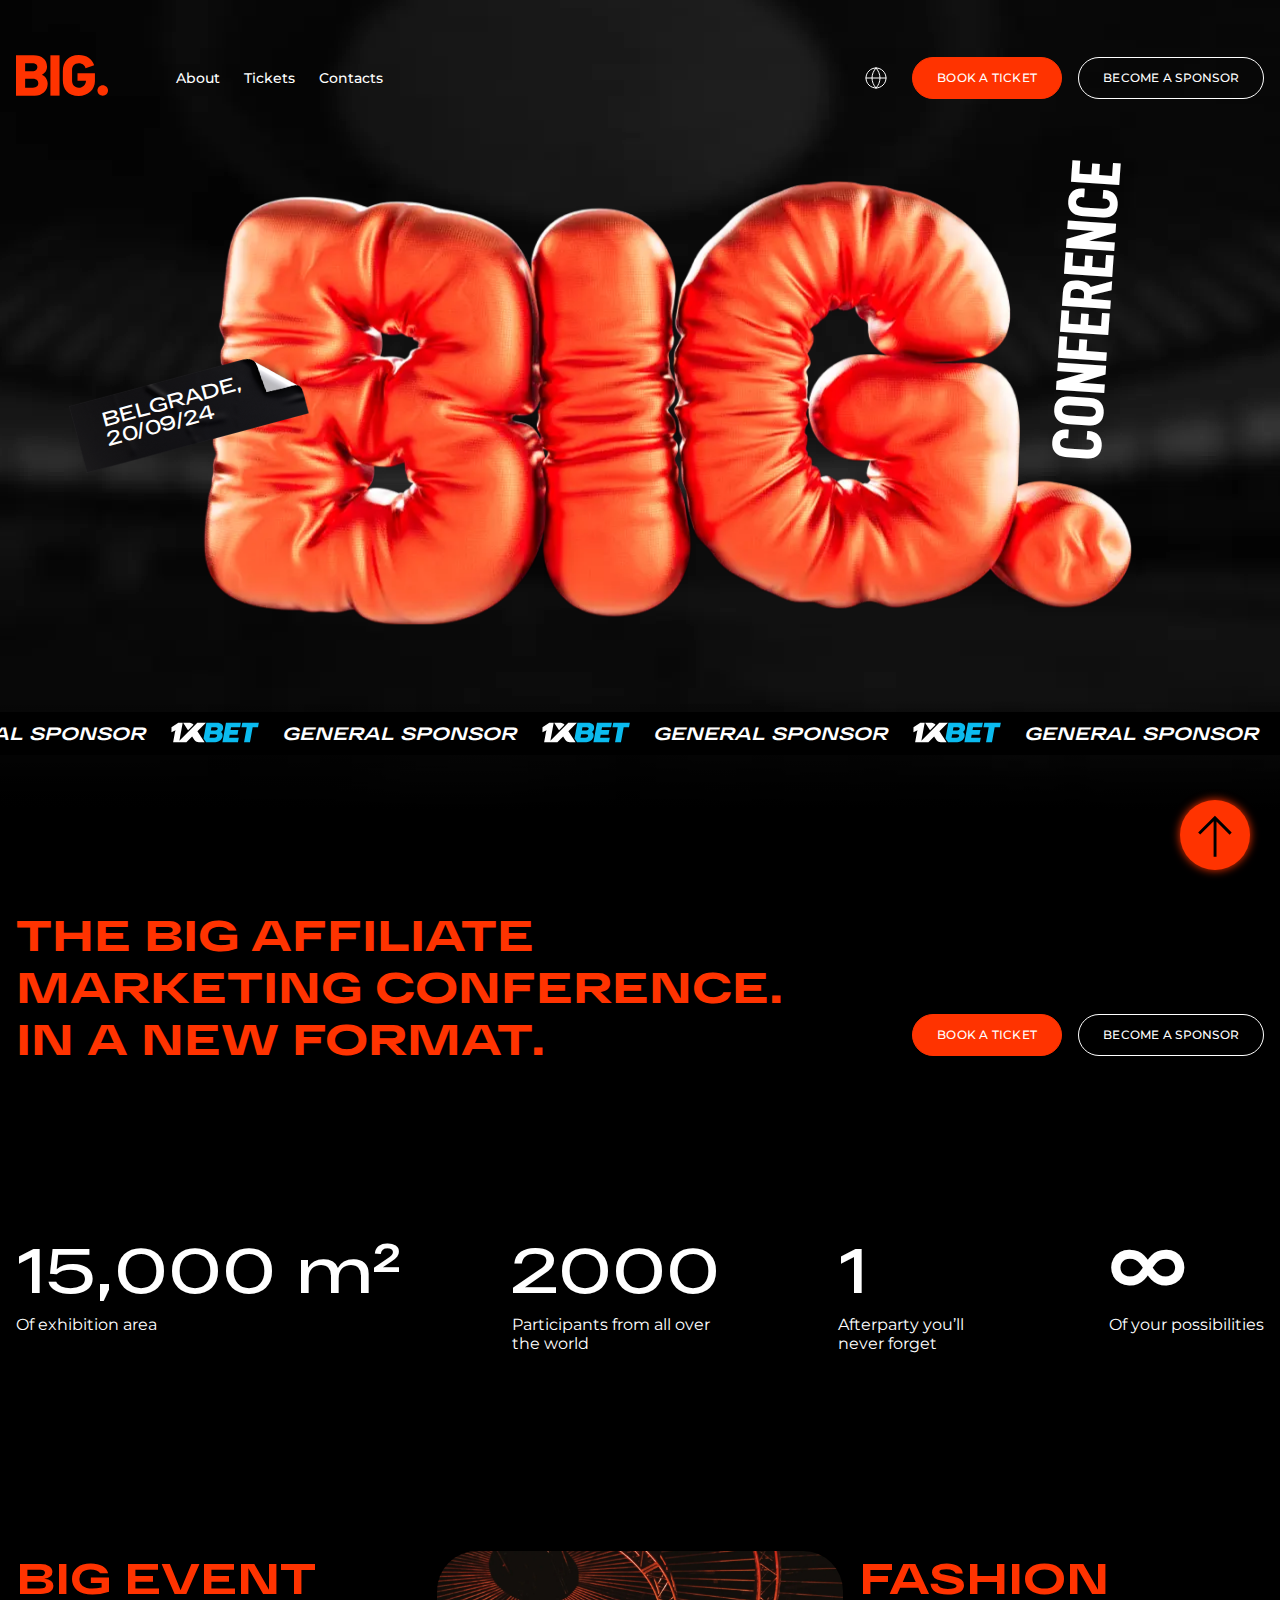
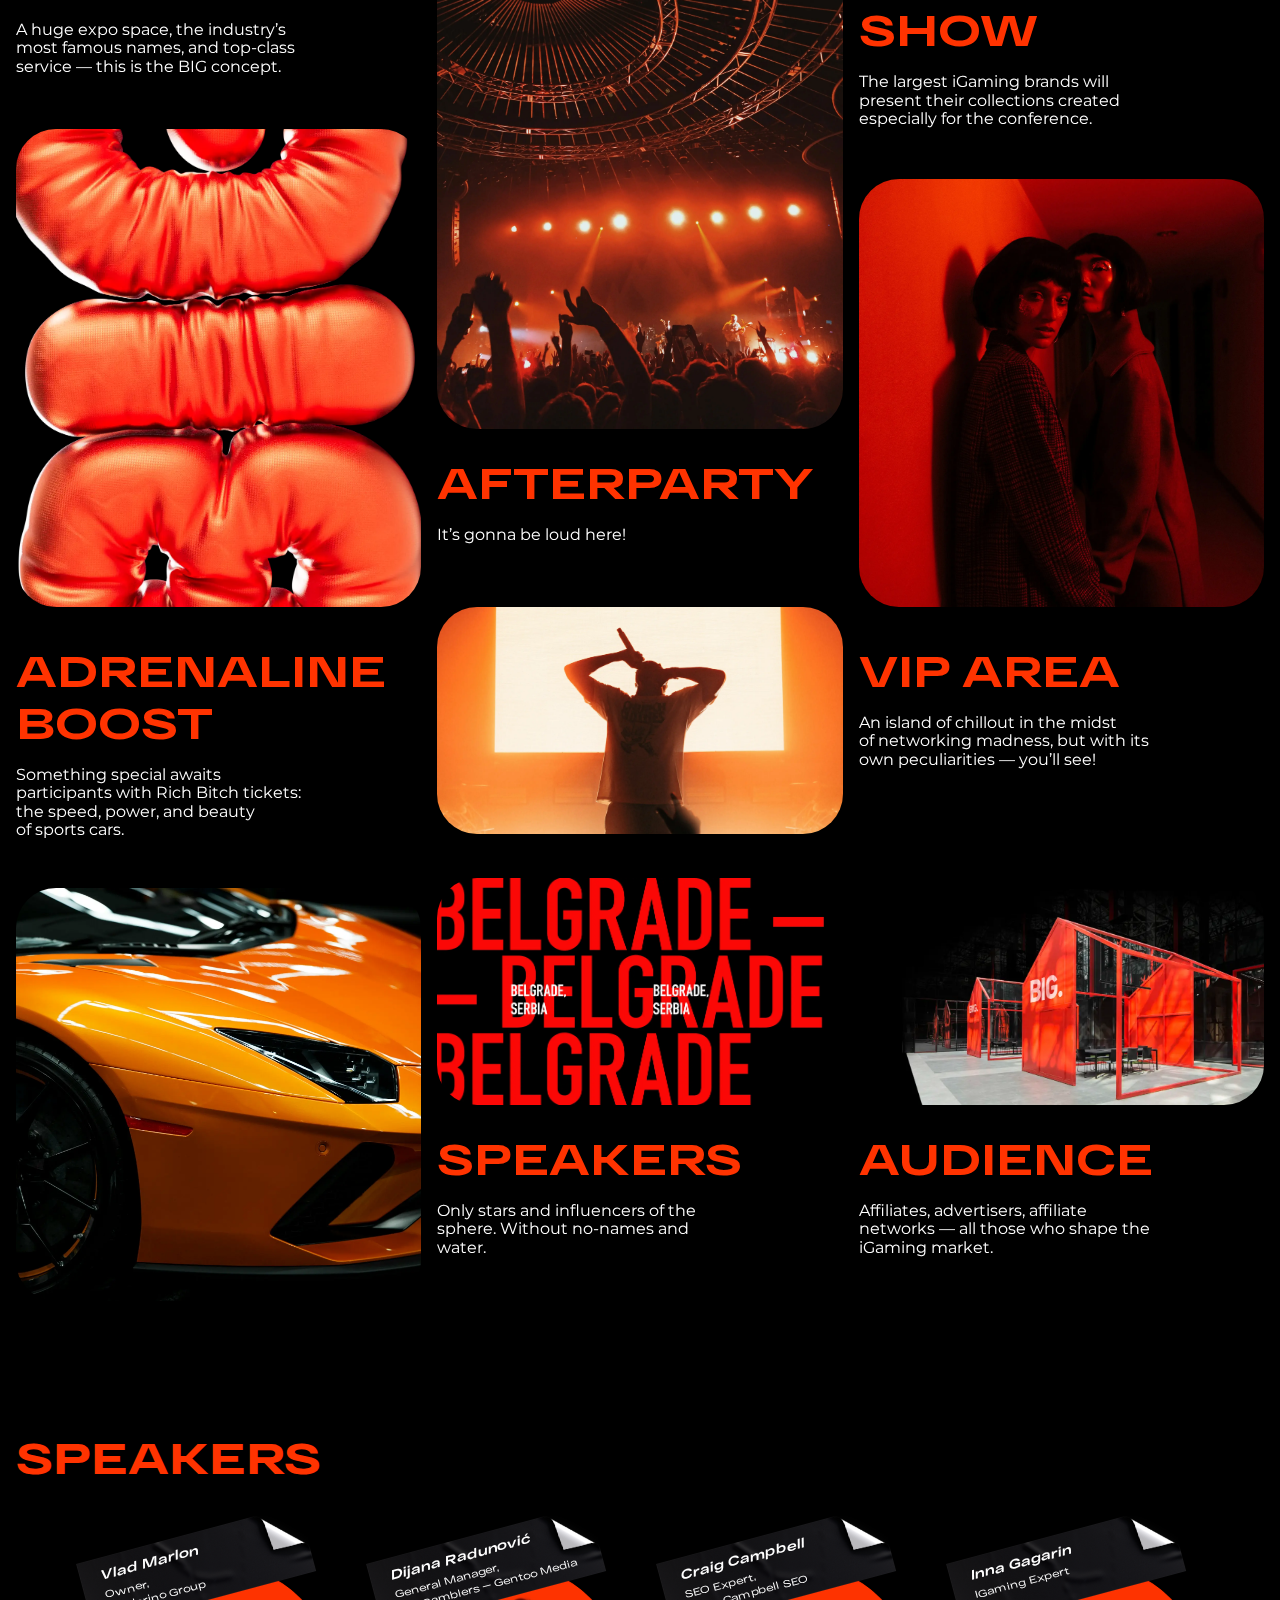
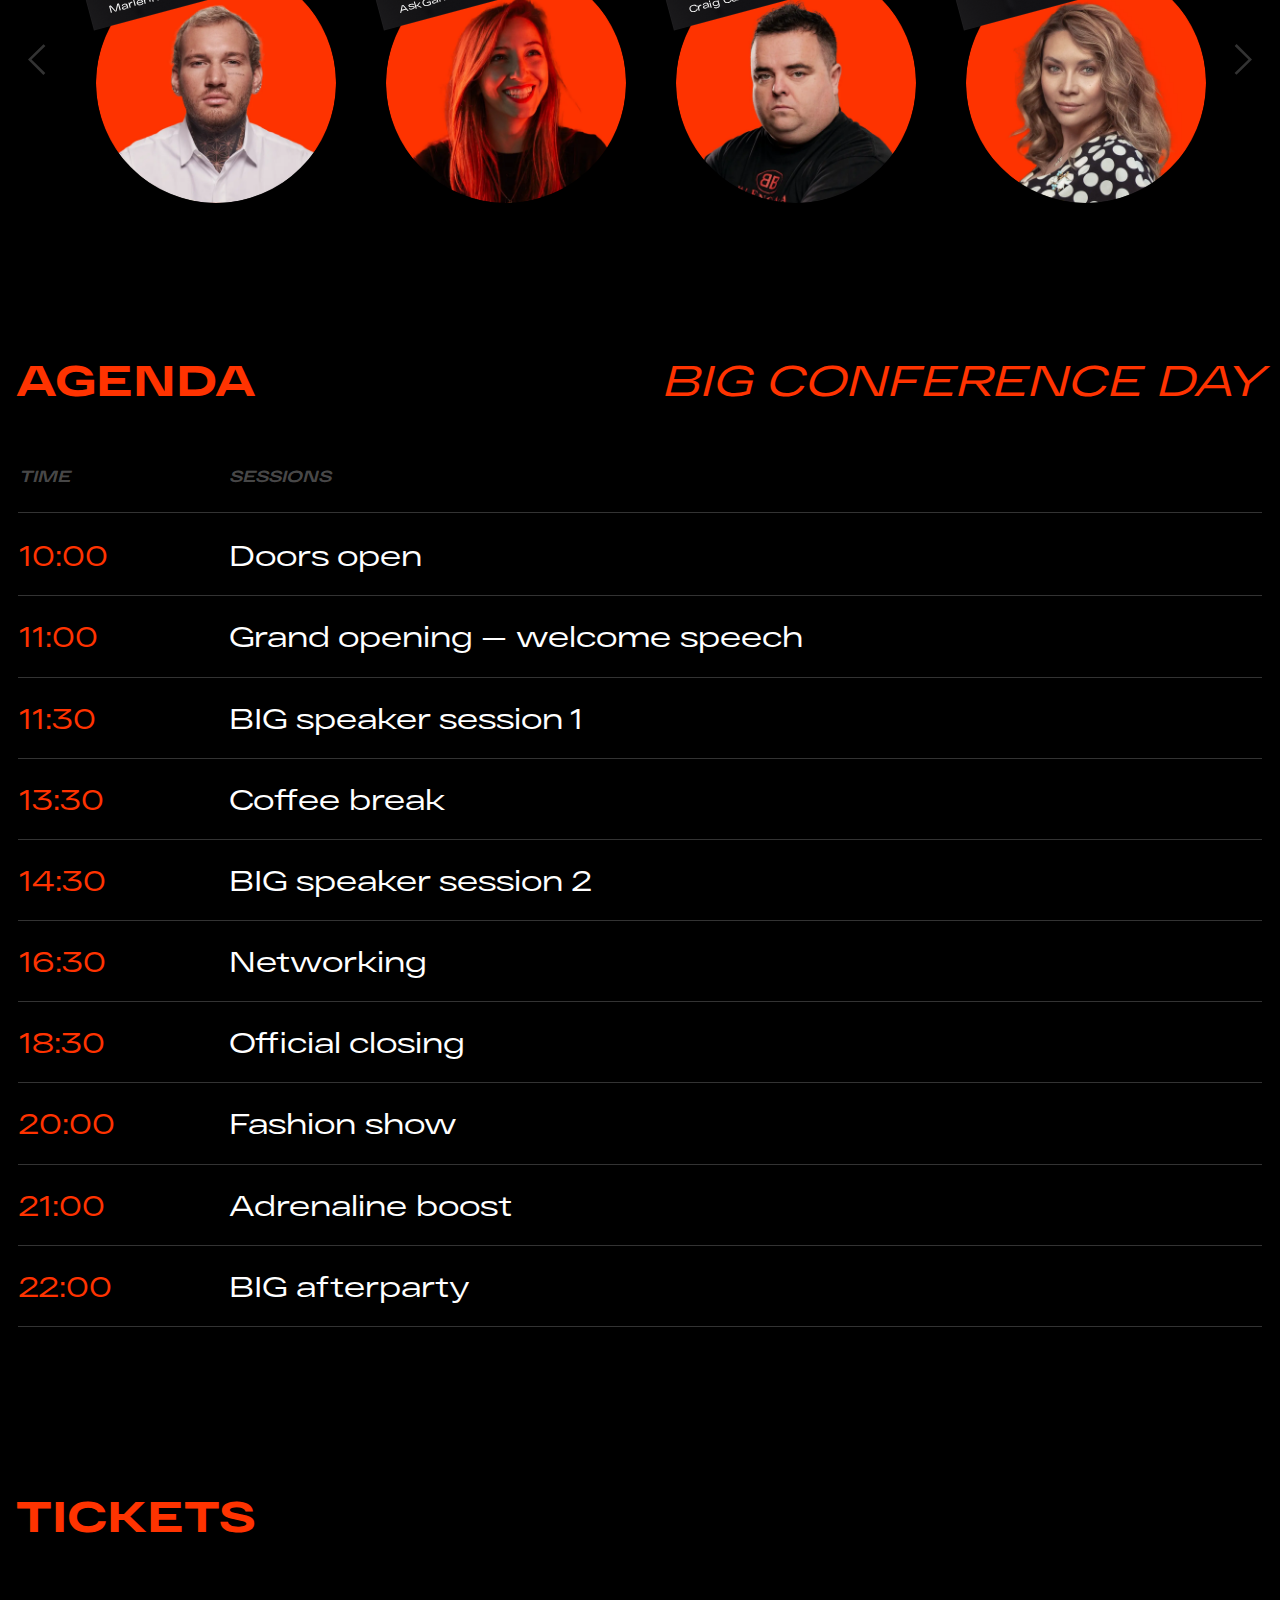
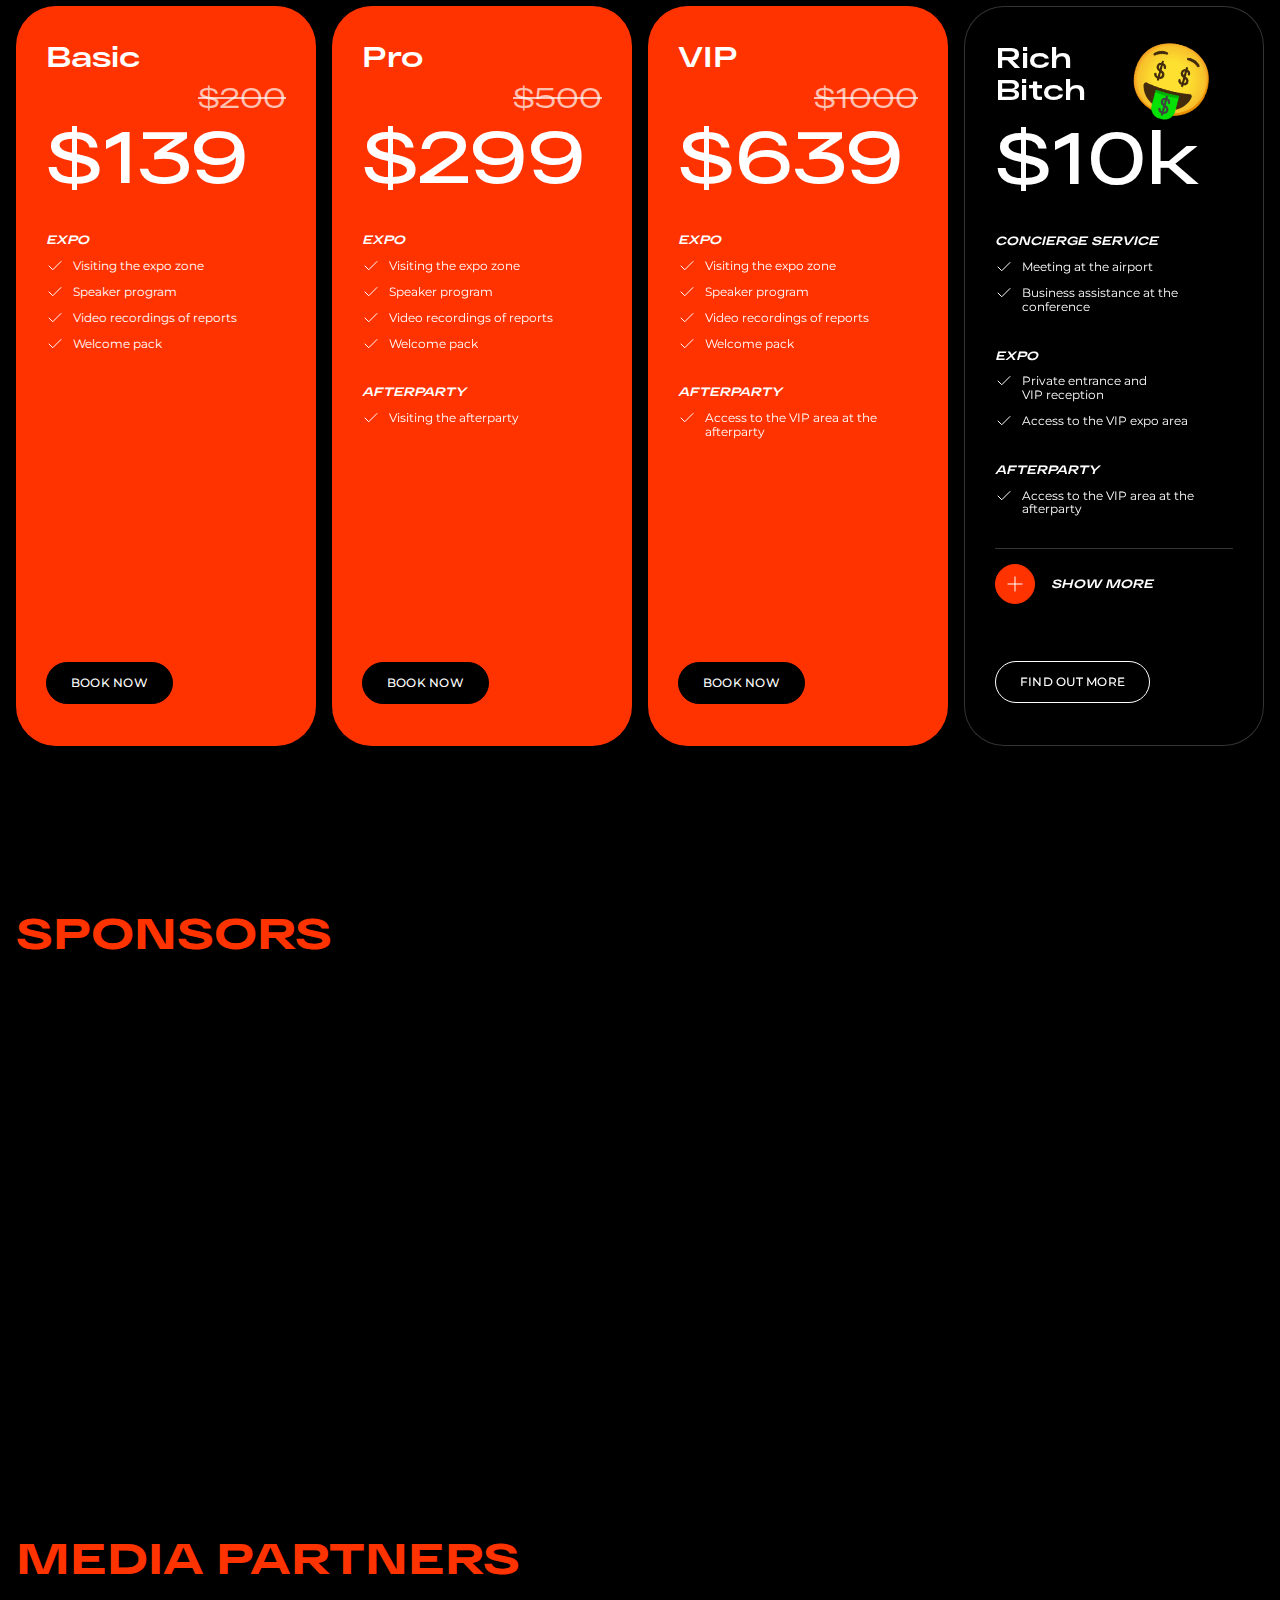
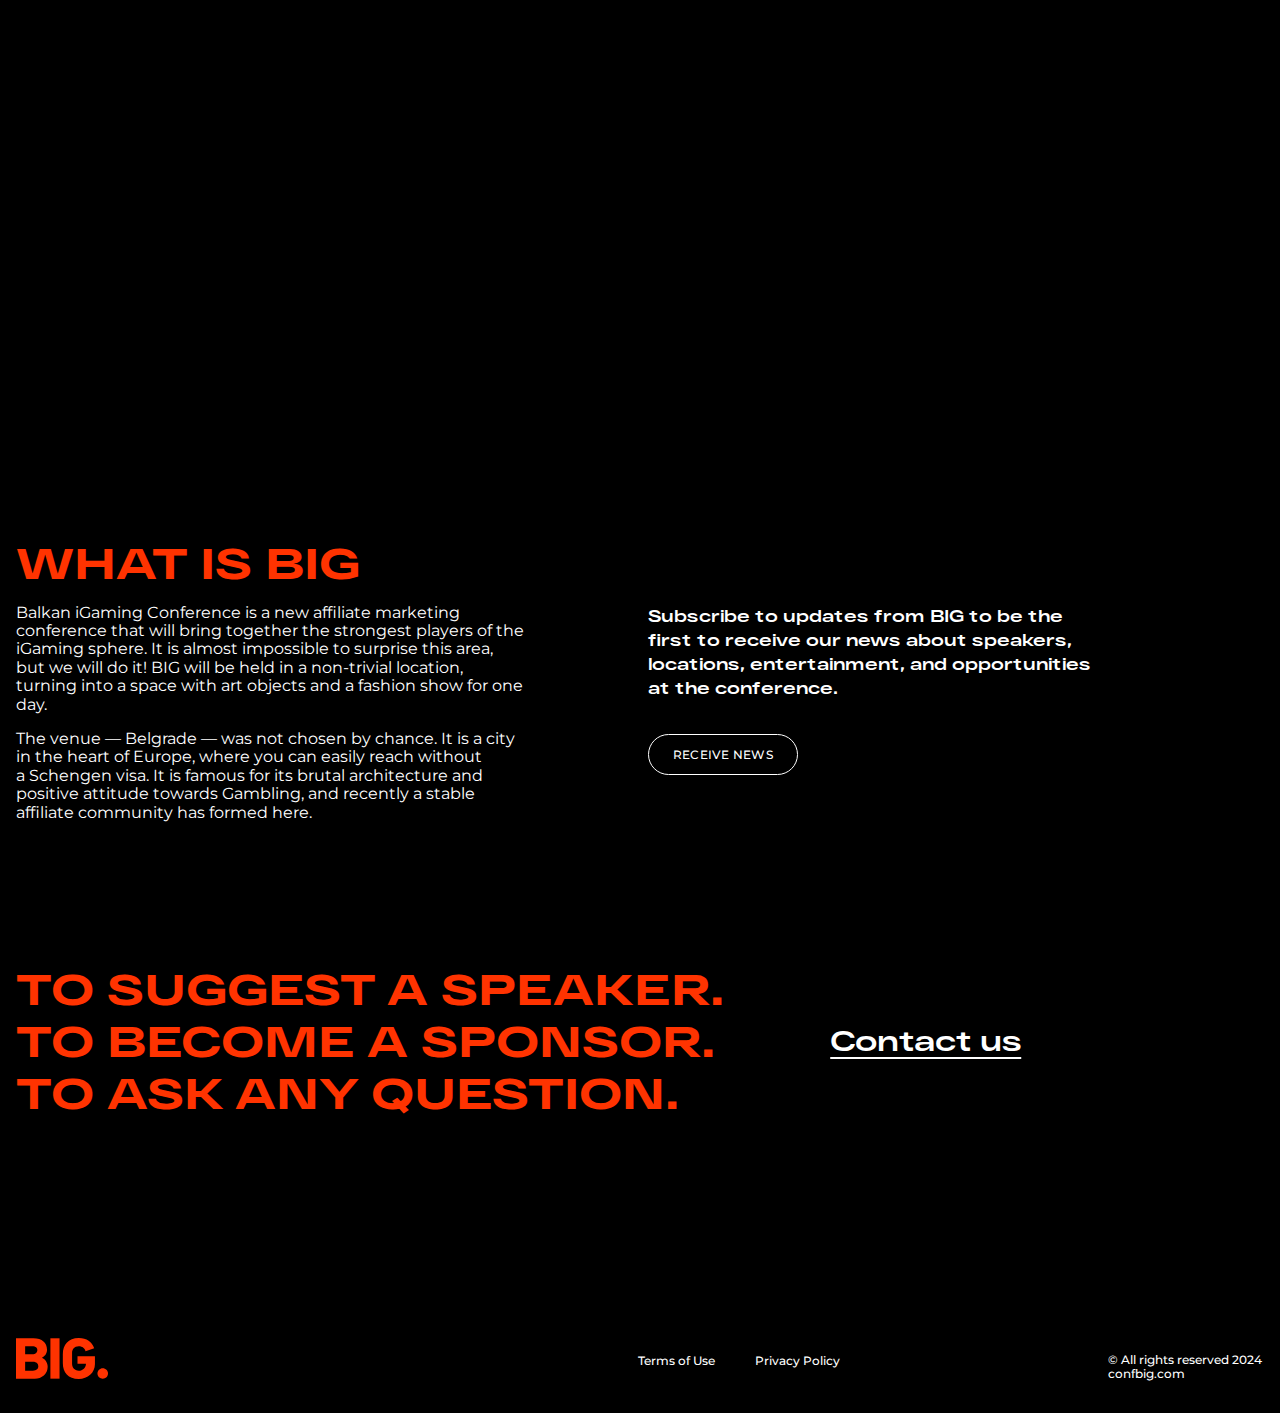
==== commit 3dd3b006: "Add files via upload" ====
--- a/index.html
+++ b/index.html
@@ -152,7 +152,7 @@
   </div>
 </section> --><section class="speakers"><div class="container"><h2 class="heading speakers__title">speakers</h2></div><div class="container speakers__container"><div class="swiper speakers-list"><div class="swiper-wrapper speakers-list__wrapper"><div class="swiper-slide speakers-list__item speaker"><div class="speaker__wrapper"><div class="speaker__label label"><span class="speaker__label-title">Vlad Marlon</span> <span class="speaker__label-subtitle">Owner,<br>Marlerino Group</span></div><div class="speaker__image-wrapper"><picture><source srcset="img/speaker-5.webp" type="image/webp"><img loading="lazy" src="img/speaker-5.png" class="speaker__image" width="240" height="240" alt="Vlad Marlon"></picture></div><!-- <h3 class="speaker__title">
                 Building a better product in the i-Gaming sphere
-              </h3> --></div></div><div class="swiper-slide speakers-list__item speaker"><div class="speaker__wrapper"><div class="speaker__label label"><span class="speaker__label-title">Dijana Radunović</span> <span class="speaker__label-subtitle">general Manager,<br>AskGamblers</span></div><div class="speaker__image-wrapper"><picture><source srcset="img/speaker-8.webp" type="image/webp"><img loading="lazy" src="img/speaker-8.png" class="speaker__image" width="240" height="240" alt="Inna Gagarin"></picture></div><!-- <h3 class="speaker__title">We can do more than we think</h3> --></div></div><div class="swiper-slide speakers-list__item speaker"><div class="speaker__wrapper"><div class="speaker__label label"><span class="speaker__label-title">Craig Campbell</span> <span class="speaker__label-subtitle">SEO Expert,<br>Craig Campbell SEO</span></div><div class="speaker__image-wrapper"><picture><source srcset="img/speaker-6.webp" type="image/webp"><img loading="lazy" src="img/speaker-6.png" class="speaker__image" width="240" height="240" alt="Craig Campbell"></picture></div><!-- <h3 class="speaker__title">
+              </h3> --></div></div><div class="swiper-slide speakers-list__item speaker"><div class="speaker__wrapper"><div class="speaker__label label"><span class="speaker__label-title">Dijana Radunović</span> <span class="speaker__label-subtitle">general Manager,<br>AskGamblers — Gentoo Media</span></div><div class="speaker__image-wrapper"><picture><source srcset="img/speaker-8.webp" type="image/webp"><img loading="lazy" src="img/speaker-8.png" class="speaker__image" width="240" height="240" alt="Inna Gagarin"></picture></div><!-- <h3 class="speaker__title">We can do more than we think</h3> --></div></div><div class="swiper-slide speakers-list__item speaker"><div class="speaker__wrapper"><div class="speaker__label label"><span class="speaker__label-title">Craig Campbell</span> <span class="speaker__label-subtitle">SEO Expert,<br>Craig Campbell SEO</span></div><div class="speaker__image-wrapper"><picture><source srcset="img/speaker-6.webp" type="image/webp"><img loading="lazy" src="img/speaker-6.png" class="speaker__image" width="240" height="240" alt="Craig Campbell"></picture></div><!-- <h3 class="speaker__title">
                 How to navigate the i-Gaming market in 2024
               </h3> --></div></div><div class="swiper-slide speakers-list__item speaker"><div class="speaker__wrapper"><div class="speaker__label label"><span class="speaker__label-title">Inna Gagarin</span> <span class="speaker__label-subtitle">iGaming expert</span></div><div class="speaker__image-wrapper"><picture><source srcset="img/speaker-7.webp" type="image/webp"><img loading="lazy" src="img/speaker-7.png" class="speaker__image" width="240" height="240" alt="Inna Gagarin"></picture></div><!-- <h3 class="speaker__title">We can do more than we think</h3> --></div></div><div class="swiper-slide speakers-list__item speaker"><div class="speaker__wrapper"><div class="speaker__label label"><span class="speaker__label-title">Emanuele Arosio</span> <span class="speaker__label-subtitle">Digital & SEO Advisor,<br>ASO Specialist</span></div><div class="speaker__image-wrapper"><picture><source srcset="img/speaker-10.webp" type="image/webp"><img loading="lazy" src="img/speaker-10.png" class="speaker__image" width="240" height="240" alt="Emanuele Arosio"></picture></div><!-- <h3 class="speaker__title">
                 How to navigate the i-Gaming market in 2024
--- a/css/main.css
+++ b/css/main.css
@@ -1,3 +1,3 @@
-@charset "UTF-8";:root{--font-family:"Montserrat";--second-family:"RFDewiExpanded";--third-family:"DINCondensed";--content-width:1248px;--container-offset:15px;--container-width:calc(var(--content-width) + (var(--container-offset) * 2));--big-width:min(928px, calc(100vw - var(--container-offset) * 2) - 80px);--label-width:230px;--light-color:#fff;--dark-color:#000000;--accent-color:#ff3300;--transition:0.3s;--max-image-height:478px;--silver:#A6A5A5;--gold:#FDB614;--platinum:#70CEE9;--stage:#FFFFFF;--photo:#C2EB2D;--bar:#4671F6;--lounge:#DD49F7;--chill:#53EB2D;--media:#FF7676;--vip:#7E46F6;--hookah:#3110FF}.custom-checkbox__field:checked+.custom-checkbox__content::after{opacity:1}.custom-checkbox__field:focus+.custom-checkbox__content::before{outline:red solid 2px;outline-offset:2px}.custom-checkbox__field:disabled+.custom-checkbox__content{opacity:.4;pointer-events:none}@font-face{font-family:Montserrat;src:url(../fonts/Montserrat-Regular.woff2) format("woff2");font-weight:400;font-display:swap;font-style:normal}@font-face{font-family:Montserrat;src:url(../fonts/Montserrat-Medium.woff2) format("woff2");font-weight:500;font-display:swap;font-style:normal}@font-face{font-family:RFDewiExpanded;src:url(../fonts/RFDewiExpanded-Regular.woff2) format("woff2");font-weight:400;font-display:swap;font-style:normal}@font-face{font-family:RFDewiExpanded;src:url(../fonts/RFDewiExpanded-Semibold.woff2) format("woff2");font-weight:600;font-display:swap;font-style:normal}@font-face{font-family:RFDewiExpanded;src:url(../fonts/RFDewiExpanded-Bold.woff2) format("woff2");font-weight:700;font-display:swap;font-style:normal}@font-face{font-family:RFDewiExpanded;src:url(../fonts/RFDewiExpanded-Ultrabold.woff2) format("woff2");font-weight:800;font-display:swap;font-style:normal}@font-face{font-family:DINCondensed;src:url(../fonts/D-DINCondensed-Bold.woff2) format("woff2");font-weight:700;font-display:swap;font-style:normal}*,::after,::before{-webkit-box-sizing:border-box;box-sizing:border-box}.page{height:100%;font-family:var(--font-family),sans-serif;-webkit-text-size-adjust:100%;scroll-behavior:smooth}.page__body{margin:0;min-height:100%;font-size:16px;font-weight:400;background-color:var(--dark-color);color:var(--light-color);overflow-x:hidden}img{height:auto;max-width:100%;-o-object-fit:cover;object-fit:cover}a{text-decoration:none}.site-container{overflow:hidden}.is-hidden{display:none!important}.btn-reset{border:none;padding:0;background-color:transparent;cursor:pointer}.list-reset{list-style:none;margin:0;padding:0}.input-reset{-webkit-appearance:none;-moz-appearance:none;appearance:none;border:none;border-radius:0;background-color:#fff}.input-reset::-webkit-search-cancel-button,.input-reset::-webkit-search-decoration,.input-reset::-webkit-search-results-button,.input-reset::-webkit-search-results-decoration{display:none}.visually-hidden{position:absolute;overflow:hidden;margin:-1px;border:0;padding:0;width:1px;height:1px;clip:rect(0 0 0 0)}.container{margin:0 auto;padding:0 var(--container-offset);max-width:var(--container-width)}.centered{text-align:center}.dis-scroll{position:fixed;left:0;top:0;overflow:hidden;width:100%;height:100vh;-ms-scroll-chaining:none;overscroll-behavior:none}.page--ios .dis-scroll{position:relative}.heading{font-family:var(--second-family);font-weight:800;font-size:43px;line-height:121%;text-transform:uppercase;color:var(--accent-color);text-wrap:balance;margin:0}@media (max-width:1120px){.heading{font-size:34px}}@media (max-width:1024px){.heading{font-size:30px}}@media (max-width:768px){.heading{font-size:24px}}@media (max-width:576px){.heading{font-size:20px}}@media (max-width:480px){.heading{font-size:18px}}.label{position:relative;z-index:1;width:var(--label-width);aspect-ratio:23/7;background-image:url(../img/label.png);background-repeat:no-repeat;background-position:50%;background-size:contain;padding-block:calc(var(--label-width)/ 230 * 8);padding-left:calc(var(--label-width)/ 230 * 24);padding-right:calc(var(--label-width)/ 230 * 45);-webkit-transform:rotate(-15deg);-ms-transform:rotate(-15deg);transform:rotate(-15deg)}.btn{display:inline-block;color:var(--light-color);padding:13px 24px;background-color:transparent;border:1px solid var(--light-color);text-transform:uppercase;border-radius:50px;font-weight:500;font-size:12px;letter-spacing:.02em;text-wrap:nowrap;text-align:center}.accent-btn,.btn:active{background-color:var(--accent-color);border-color:var(--accent-color)}@media (any-hover:hover){.btn:hover{background-color:var(--accent-color);border-color:var(--accent-color)}.accent-btn:hover{background-color:var(--dark-color);border-color:var(--accent-color);color:var(--accent-color)}.accordion__control:hover .accordion__icon{background-color:transparent}.accordion__control:hover .accordion__icon::after,.accordion__control:hover .accordion__icon::before{background-color:var(--accent-color)}.accordion__control:hover .accordion__option{color:var(--accent-color)}}.accent-btn:active{background-color:var(--dark-color);border-color:var(--accent-color);color:var(--accent-color)}.btn-wrapper{display:-webkit-box;display:-ms-flexbox;display:flex;gap:16px}.accordion__control{display:-webkit-box;display:-ms-flexbox;display:flex;width:100%;gap:16px;-webkit-box-align:center;-ms-flex-align:center;align-items:center;border-top:1px solid rgba(255,255,255,.2);padding-block:15px;-webkit-tap-highlight-color:transparent}.accordion__icon{position:relative;width:40px;aspect-ratio:1;background-color:var(--accent-color);border:1px solid var(--accent-color);border-radius:50%;-webkit-transition:background-color var(--transition) ease-in-out;transition:background-color var(--transition) ease-in-out}.accordion__icon::after,.accordion__icon::before{position:absolute;content:"";display:block;width:15px;height:1px;top:50%;left:50%;background-color:var(--light-color);-webkit-transition:background-color var(--transition) ease-in-out,-webkit-transform var(--transition) ease-in-out;transition:background-color var(--transition) ease-in-out,-webkit-transform var(--transition) ease-in-out;transition:background-color var(--transition) ease-in-out,transform var(--transition) ease-in-out;transition:background-color var(--transition) ease-in-out,transform var(--transition) ease-in-out,-webkit-transform var(--transition) ease-in-out}.accordion__icon::before{-webkit-transform:translate(-50%,-50%);-ms-transform:translate(-50%,-50%);transform:translate(-50%,-50%)}.accordion__icon::after{-webkit-transform:translate(-50%,-50%) rotate(90deg);-ms-transform:translate(-50%,-50%) rotate(90deg);transform:translate(-50%,-50%) rotate(90deg)}.accordion__option{font-family:var(--second-family);font-style:italic;font-weight:700;font-size:12px;text-transform:uppercase;color:var(--light-color);-webkit-transition:color var(--transition) ease-in-out;transition:color var(--transition) ease-in-out;text-align:left}.accordion__content{max-height:0;overflow:hidden;will-change:max-height;-webkit-transition:max-height var(--transition) ease-in-out;transition:max-height var(--transition) ease-in-out}.accordion__control:active .accordion__icon{background-color:transparent}.accordion__control:active .accordion__icon::after,.accordion__control:active .accordion__icon::before{background-color:var(--accent-color)}.accordion__control:active .accordion__option{color:var(--accent-color)}.accordion--open .accordion__icon::before{-webkit-transform:translate(-50%,-50%) rotate(45deg);-ms-transform:translate(-50%,-50%) rotate(45deg);transform:translate(-50%,-50%) rotate(45deg)}.accordion--open .accordion__icon::after{-webkit-transform:translate(-50%,-50%) rotate(135deg);-ms-transform:translate(-50%,-50%) rotate(135deg);transform:translate(-50%,-50%) rotate(135deg)}.header{padding-block:55px;position:absolute;left:0;top:0;width:100%;z-index:10}@media (max-width:768px){.header{position:fixed;padding-block:20px;background-color:var(--dark-color)}.header::before{content:"";position:absolute;display:block;width:100%;height:100%;top:0;left:0;background-color:var(--dark-color)}}.header__container{display:-webkit-box;display:-ms-flexbox;display:flex;-webkit-box-align:center;-ms-flex-align:center;align-items:center}.header__logo{position:relative;z-index:1;margin-right:min(70px,4.8vw)}.header__nav{margin-right:auto}@media (max-width:768px) and (max-width:768px){.header__nav{display:-webkit-box;display:-ms-flexbox;display:flex;position:absolute;width:100%;height:calc(100dvh - var(--header-height));top:var(--header-height);left:0;-webkit-transform:translateY(-100%);-ms-transform:translateY(-100%);transform:translateY(-100%);-webkit-transition:-webkit-transform var(--transition) ease-in-out;transition:-webkit-transform var(--transition) ease-in-out;transition:transform var(--transition) ease-in-out;transition:transform var(--transition) ease-in-out,-webkit-transform var(--transition) ease-in-out;background-color:var(--dark-color);z-index:-1}}@media (max-width:768px){.header__logo{margin-right:auto;-webkit-box-ordinal-group:0;-ms-flex-order:-1;order:-1}.header__btn-wrapper{position:relative;z-index:1;-webkit-box-ordinal-group:0;-ms-flex-order:-1;order:-1;margin-right:14px}.header__btn{-webkit-box-ordinal-group:2;-ms-flex-order:1;order:1}}@media (max-width:480px){.header__btn{display:none}.header__nav .header__btn:first-of-type{display:block;width:100%;text-align:center}}@media (max-width:1024px){.header__btn:last-child{display:none}}.logo{display:inline-block;width:92px;aspect-ratio:92/41}@media (max-width:576px){.logo{width:70px}}.nav__list{display:-webkit-box;display:-ms-flexbox;display:flex;gap:10px}.nav__link{display:block;font-weight:500;font-size:14px;color:var(--light-color);padding:7px}.language-nav{position:relative;width:44px;aspect-ratio:1;background-image:url(../img/language.svg);background-position:50%;background-repeat:no-repeat;background-size:24px,contain;margin-right:14px}.language-nav__icon{position:absolute;display:block;width:100%;height:100%}.language-nav--active .language-nav__list{display:block}.language-nav__list{display:none;position:absolute;width:100%;text-align:center;top:100%;left:0;padding-block:10px}.language-nav__list--active{display:block}.language-nav__link{display:block;font-weight:400;font-size:12px;line-height:150%;text-transform:uppercase;color:var(--light-color)}.language-nav__link--active,.language-nav__link:active{color:var(--accent-color)}@media (max-width:768px){.language-nav{margin-right:4px}.language-nav__list{background-color:var(--dark-color)}.header__nav .nav__list{width:-webkit-max-content;width:-moz-max-content;width:max-content;height:-webkit-max-content;height:-moz-max-content;height:max-content;-webkit-box-orient:vertical;-webkit-box-direction:normal;-ms-flex-direction:column;flex-direction:column;padding:20px;margin:auto}.header__nav .nav__item:last-of-type{margin-bottom:30px}.header__nav .header__btn:last-of-type{display:block}}.header__nav .header__btn{display:none;margin:0 auto}.header__nav.menu--active{-webkit-transform:translateY(0);-ms-transform:translateY(0);transform:translateY(0)}.burger{--burger-width:20px;--burger-height:20px;--burger-line-height:2px;--burger-padding:10px;position:relative;border:none;padding:10px;width:calc(var(--burger-width) + 2 * var(--burger-padding));height:calc(var(--burger-width) + 2 * var(--burger-padding));color:#000;background-color:transparent;cursor:pointer;display:none;color:var(--light-color)}.burger::after,.burger::before{content:"";position:absolute;left:var(--burger-padding);width:var(--burger-width);height:var(--burger-line-height);background-color:currentColor;-webkit-transition:top var(--transition) ease-in-out,-webkit-transform var(--transition) ease-in-out;transition:top var(--transition) ease-in-out,-webkit-transform var(--transition) ease-in-out;transition:transform var(--transition) ease-in-out,top var(--transition) ease-in-out;transition:transform var(--transition) ease-in-out,top var(--transition) ease-in-out,-webkit-transform var(--transition) ease-in-out}.burger::before{top:var(--burger-padding)}.burger::after{top:calc(100% - var(--burger-padding) - var(--burger-line-height))}.burger__line{position:absolute;left:var(--burger-padding);top:50%;width:var(--burger-width);height:var(--burger-line-height);background-color:currentColor;-webkit-transform:translateY(-50%);-ms-transform:translateY(-50%);transform:translateY(-50%);-webkit-transition:-webkit-transform var(--transition) ease-in-out;transition:-webkit-transform var(--transition) ease-in-out;transition:transform var(--transition) ease-in-out;transition:transform var(--transition) ease-in-out,-webkit-transform var(--transition) ease-in-out}.burger--active::before{top:50%;-webkit-transform:translateY(-1px) rotate(45deg);-ms-transform:translateY(-1px) rotate(45deg);transform:translateY(-1px) rotate(45deg);-webkit-transition:top var(--transition) ease-in-out,-webkit-transform var(--transition) ease-in-out;transition:top var(--transition) ease-in-out,-webkit-transform var(--transition) ease-in-out;transition:transform var(--transition) ease-in-out,top var(--transition) ease-in-out;transition:transform var(--transition) ease-in-out,top var(--transition) ease-in-out,-webkit-transform var(--transition) ease-in-out}.burger--active::after{top:50%;-webkit-transform:translateY(-1px) rotate(-45deg);-ms-transform:translateY(-1px) rotate(-45deg);transform:translateY(-1px) rotate(-45deg);-webkit-transition:top var(--transition) ease-in-out,-webkit-transform var(--transition) ease-in-out;transition:top var(--transition) ease-in-out,-webkit-transform var(--transition) ease-in-out;transition:transform var(--transition) ease-in-out,top var(--transition) ease-in-out;transition:transform var(--transition) ease-in-out,top var(--transition) ease-in-out,-webkit-transform var(--transition) ease-in-out}.burger--active .burger__line{-webkit-transform:scale(0);-ms-transform:scale(0);transform:scale(0);-webkit-transition:-webkit-transform var(--transition) ease-in-out;transition:-webkit-transform var(--transition) ease-in-out;transition:transform var(--transition) ease-in-out;transition:transform var(--transition) ease-in-out,-webkit-transform var(--transition) ease-in-out}.hero{position:relative;height:810px}@media (max-width:768px){.burger{display:block}.hero{height:700px}}@media (max-width:576px){.hero{height:550px}}@media (max-width:480px){.hero{height:450px}}.hero::after{position:absolute;content:"";width:100%;height:112px;bottom:0;left:0;background:-webkit-gradient(linear,left bottom,left top,from(#000),to(rgba(0,0,0,0)));background:linear-gradient(0deg,#000 0,rgba(0,0,0,0) 100%)}.hero__container{position:relative;height:100%}.hero__image-wrapper{position:absolute;top:50%;left:50%;width:var(--big-width);aspect-ratio:928/443;-webkit-transform:translate(-47%,-50%);-ms-transform:translate(-47%,-50%);transform:translate(-47%,-50%)}@media (max-width:768px){.hero__image-wrapper{-webkit-transform:translate(-48%,-50%);-ms-transform:translate(-48%,-50%);transform:translate(-48%,-50%);--big-width:min(928px, calc(100vw - var(--container-offset) * 2) - 50px)}}@media (max-width:576px){.hero__image-wrapper{top:55%;--big-width:min(928px, calc(100vw - var(--container-offset) * 2) - 30px)}}@media (max-width:480px){.hero__image-wrapper{-webkit-transform:translate(-49%,-50%);-ms-transform:translate(-49%,-50%);transform:translate(-49%,-50%)}}.hero__bg-image{position:absolute;left:0;width:100%;height:100%;-o-object-fit:cover;object-fit:cover;z-index:-1}.hero__label{--label-width:calc(var(--big-width) / 928 * 230);position:absolute;width:var(--label-width);aspect-ratio:230/72;background-image:url(../img/label.png);background-repeat:no-repeat;background-size:contain;background-position:50%;left:-14%;bottom:41%;-webkit-transform:rotate(-15deg);-ms-transform:rotate(-15deg);transform:rotate(-15deg);padding-block:calc(var(--label-width)/ 230 * 13);padding-left:calc(var(--label-width)/ 230 * 28)}@media (max-width:1120px){.hero__label{left:-8%}}.hero__label-subtitle,.hero__label-title{display:block;font-size:calc(var(--label-width)/ 230 * 20);font-family:var(--second-family);font-weight:600;line-height:100%;letter-spacing:.02em;text-transform:uppercase;color:var(--light-color)}.hero__postscript{position:absolute;font-family:var(--third-family);font-weight:700;font-size:calc(var(--big-width)/ 928 * 70);text-align:center;color:var(--light-color);text-transform:uppercase;-webkit-transform:rotate(-86deg);-ms-transform:rotate(-86deg);transform:rotate(-86deg);right:-11.4%;top:20%}.hero__line{--line-text-gap:16px;max-width:2200px;overflow:hidden;position:absolute;display:-webkit-box;display:-ms-flexbox;display:flex;-webkit-box-align:center;-ms-flex-align:center;align-items:center;gap:var(--line-text-gap);bottom:55px;left:50%;-webkit-transform:translateX(-50%);-ms-transform:translateX(-50%);transform:translateX(-50%);z-index:1;padding-block:5px;background-color:var(--dark-color);font-family:var(--second-family);font-style:italic;font-weight:700;font-size:18px;line-height:100%;text-transform:uppercase;color:var(--light-color)}@media (max-width:576px){.hero__line{font-size:14px;bottom:40px}}.hero__line-wrapper{display:-webkit-box;display:-ms-flexbox;display:flex;-webkit-box-align:center;-ms-flex-align:center;align-items:center;gap:calc(var(--line-text-gap) + 5px);-webkit-animation:5s linear infinite scroll;animation:5s linear infinite scroll}.hero__line-text{white-space:nowrap}.hero__line-logo{display:block;-ms-flex-negative:0;flex-shrink:0;width:100px;aspect-ratio:3;background-image:url(../img/1x_logo.svg);background-size:contain}@-webkit-keyframes scroll{from{-webkit-transform:translateX(0);transform:translateX(0)}to{-webkit-transform:translateX(calc(-100% - var(--line-text-gap)));transform:translateX(calc(-100% - var(--line-text-gap)))}}@keyframes scroll{from{-webkit-transform:translateX(0);transform:translateX(0)}to{-webkit-transform:translateX(calc(-100% - var(--line-text-gap)));transform:translateX(calc(-100% - var(--line-text-gap)))}}.numbers{padding-block:98px}.numbers__container{display:-webkit-box;display:-ms-flexbox;display:flex;-webkit-box-orient:vertical;-webkit-box-direction:normal;-ms-flex-direction:column;flex-direction:column;min-height:445px;gap:100px;-webkit-box-pack:justify;-ms-flex-pack:justify;justify-content:space-between}.numbers__top-wrapper{display:-webkit-box;display:-ms-flexbox;display:flex;-webkit-box-align:end;-ms-flex-align:end;align-items:end;gap:24px;-webkit-box-pack:justify;-ms-flex-pack:justify;justify-content:space-between}@media (max-width:1120px){.numbers__top-wrapper{-webkit-box-orient:vertical;-webkit-box-direction:normal;-ms-flex-direction:column;flex-direction:column;-webkit-box-align:start;-ms-flex-align:start;align-items:start}}.numbers__btn-wrapper{margin-bottom:8px}@media (max-width:1200px){.numbers__btn-wrapper{-webkit-box-orient:vertical;-webkit-box-direction:normal;-ms-flex-direction:column;flex-direction:column;-webkit-box-align:end;-ms-flex-align:end;align-items:end}}@media (max-width:1120px){.numbers__btn-wrapper{-webkit-box-orient:horizontal;-webkit-box-direction:normal;-ms-flex-direction:row;flex-direction:row}}@media (max-width:576px){.hero__line-logo{width:75px}.numbers__btn-wrapper{-webkit-box-orient:vertical;-webkit-box-direction:normal;-ms-flex-direction:column;flex-direction:column;-webkit-box-align:center;-ms-flex-align:center;align-items:center}}.numbers__btn{width:100%}.numbers__bottom-wrapper{display:-webkit-box;display:-ms-flexbox;display:flex;-webkit-box-pack:justify;-ms-flex-pack:justify;justify-content:space-between;scroll-margin-top:150px}@media (max-width:1024px){.numbers__bottom-wrapper{display:-ms-grid;display:grid;-ms-grid-columns:(1fr)[2];grid-template-columns:repeat(2,1fr);gap:24px;max-width:600px;width:100%;margin-inline:auto}}@media (max-width:480px){.hero__line{bottom:20px}.numbers__bottom-wrapper{max-width:250px;-ms-grid-columns:auto;grid-template-columns:auto}}.numbers__title{max-width:800px}.number{display:-webkit-box;display:-ms-flexbox;display:flex;-webkit-box-orient:vertical;-webkit-box-direction:normal;-ms-flex-direction:column;flex-direction:column;gap:12px}@media (max-width:1024px){.number{-webkit-box-flex:1;-ms-flex:1 0 34%;flex:1 0 34%}}.number__title{font-family:var(--second-family);font-weight:600;font-size:64px;color:var(--light-color)}@media (max-width:1200px){.number__title{font-size:50px}}@media (max-width:768px){.number{-webkit-box-flex:1;-ms-flex:1 0 34%;flex:1 0 34%}.number__title{font-size:36px}}.number__title-infinity{font-family:var(--font-family);font-size:84px;line-height:.876em}@media (max-width:1200px){.number__title-infinity{font-size:65px}}@media (max-width:768px){.number__title-infinity{font-size:47px}}.number__descr{font-weight:400;font-size:16px;width:-webkit-fit-content;width:-moz-fit-content;width:fit-content}@media (max-width:768px){.number__descr{font-size:14px}}.gallery{padding-block:100px}.gallery__container{display:-ms-grid;display:grid;-ms-grid-columns:1fr 16px 1fr 16px 1fr;grid-template-columns:repeat(3,1fr);-ms-grid-rows:656px 271px 423px;grid-template-rows:656px 271px 423px;-webkit-column-gap:16px;-moz-column-gap:16px;column-gap:16px;grid-auto-flow:column;grid-template-areas:"item-1 item-3 item-4" "item-2 item-5 item-5" "item-2 item-6 item-7";width:auto;-webkit-box-sizing:border-box;box-sizing:border-box}@media (max-width:1200px){.gallery__container{-ms-grid-rows:600px 250px 380px;grid-template-rows:600px 250px 380px}.gallery-item__title{font-size:30px}}@media (max-width:1024px){.gallery__container{-ms-grid-rows:540px 220px 380px;grid-template-rows:540px 220px 380px}}@media (max-width:876px){.gallery__container{-ms-grid-columns:1fr 16px 1fr;grid-template-columns:repeat(2,1fr);-ms-grid-rows:480px 16px 480px 16px 160px 16px 315px;grid-template-rows:480px 480px 160px 315px;gap:16px;grid-auto-flow:column;grid-template-areas:"item-1 item-3" "item-2 item-4" "item-5 item-5" "item-6 item-7";max-width:600px}}@media (max-width:576px){.gallery__container{display:-webkit-box;display:-ms-flexbox;display:flex;padding:0;gap:0}.gallery__item{padding-inline:8px}}.gallery-item{display:-webkit-box;display:-ms-flexbox;display:flex;-webkit-box-orient:vertical;-webkit-box-direction:normal;-ms-flex-direction:column;flex-direction:column;-webkit-box-pack:justify;-ms-flex-pack:justify;justify-content:space-between;gap:27px}.gallery-item__title{margin-bottom:.42em}@media (max-width:768px){.gallery-item__title{font-size:24px}}@media (max-width:576px){.gallery-item{gap:16px;-webkit-box-pack:justify;-ms-flex-pack:justify;justify-content:space-between;height:auto;max-height:400px}.gallery-item__title{font-size:18px}}.gallery-item__descr{max-width:300px;font-weight:400;font-size:16px;color:var(--light-color);margin:0 0 1.3125em}.gallery-item__image-wrapper{-webkit-box-flex:1;-ms-flex:1;flex:1;overflow:hidden;border-radius:40px;-o-object-fit:cover;object-fit:cover}.gallery-item__image{width:100%;height:100%;-o-object-fit:cover;object-fit:cover}.gallery-item-1{-ms-grid-row:1;-ms-grid-column:1;grid-area:item-1}.gallery-item-1 .gallery-item__image-wrapper{max-height:calc(1 * var(--max-image-height))}.gallery-item-1 .gallery-item__image{scale:1.3;-o-object-position:center 66%;object-position:center 66%}.gallery-item-2{-ms-grid-row:2;-ms-grid-row-span:2;-ms-grid-column:1;grid-area:item-2}.gallery-item-2 .gallery-item__title{margin-top:.86em}.gallery-item-2 .gallery-item__image-wrapper{max-height:calc(.8953974895 * var(--max-image-height))}.gallery-item-3{-ms-grid-row:1;-ms-grid-column:3;-webkit-box-orient:vertical;-webkit-box-direction:reverse;-ms-flex-direction:column-reverse;flex-direction:column-reverse;-webkit-box-pack:start;-ms-flex-pack:start;justify-content:start;grid-area:item-3}@media (max-width:876px){.gallery-item__descr{margin-bottom:.7em}.gallery-item__image-wrapper{--max-image-height:350px}.gallery-item-2 .gallery-item__title{margin-top:0}.gallery-item-3{-webkit-box-orient:vertical;-webkit-box-direction:normal;-ms-flex-direction:column;flex-direction:column;-webkit-box-pack:justify;-ms-flex-pack:justify;justify-content:space-between}}@media (max-width:576px){.gallery-item-2 .gallery-item__image-wrapper{max-height:var(--max-image-height)}.gallery-item-3{-webkit-box-pack:justify;-ms-flex-pack:justify;justify-content:space-between}}.gallery-item-3 .gallery-item__image-wrapper{max-height:calc(1 * var(--max-image-height))}@media (max-width:876px){.gallery-item-3 .gallery-item__image-wrapper{max-height:calc(1.1046025105 * var(--max-image-height))}}@media (max-width:576px){.gallery-item-3 .gallery-item__image-wrapper{max-height:calc(1 * var(--max-image-height))}}.gallery-item-3 .gallery-item__image{-o-object-position:bottom;object-position:bottom}.gallery-item-4{-ms-grid-row:1;-ms-grid-column:5;grid-area:item-4}.gallery-item-4 .gallery-item__image-wrapper{max-height:calc(.8953974895 * var(--max-image-height))}.gallery-item-4 .gallery-item__image{-o-object-position:center 66%;object-position:center 66%}.gallery-item-5{-ms-grid-row:2;-ms-grid-column:3;-ms-grid-column-span:3;-webkit-box-orient:horizontal;-webkit-box-direction:reverse;-ms-flex-direction:row-reverse;flex-direction:row-reverse;grid-area:item-5;gap:16px}@media (max-width:576px){.gallery-item-4 .gallery-item__image-wrapper{max-height:var(--max-image-height)}.gallery-item-5{-webkit-box-orient:vertical;-webkit-box-direction:normal;-ms-flex-direction:column;flex-direction:column;-webkit-box-pack:justify;-ms-flex-pack:justify;justify-content:space-between}}.gallery-item-5>*{-webkit-box-flex:1;-ms-flex:1;flex:1}.gallery-item-5 .gallery-item__title{margin-top:.86em}.gallery-item-5 .gallery-item__image-wrapper{max-height:calc(.4748953975 * var(--max-image-height))}@media (max-width:576px){.gallery-item-5>*{-webkit-box-flex:0;-ms-flex:none;flex:none}.gallery-item-5 .gallery-item__title{margin-top:0}.gallery-item-5 .gallery-item__image-wrapper{max-height:var(--max-image-height);-ms-flex-negative:1;flex-shrink:1}}.gallery-item-5 .gallery-item__image{-o-object-position:center 41%;object-position:center 41%;scale:1.1}.gallery-item-6{-ms-grid-row:3;-ms-grid-column:3;-webkit-box-orient:vertical;-webkit-box-direction:reverse;-ms-flex-direction:column-reverse;flex-direction:column-reverse;-webkit-box-pack:start;-ms-flex-pack:start;justify-content:start;grid-area:item-6}.gallery-item-6 .gallery-item__image-wrapper{max-height:calc(.4748953975 * var(--max-image-height))}@media (max-width:576px){.gallery-item-6{-webkit-box-orient:vertical;-webkit-box-direction:normal;-ms-flex-direction:column;flex-direction:column;-webkit-box-pack:justify;-ms-flex-pack:justify;justify-content:space-between}.gallery-item-6 .gallery-item__image-wrapper{max-height:var(--max-image-height)}}.gallery-item-7{-ms-grid-row:3;-ms-grid-column:5;-webkit-box-orient:vertical;-webkit-box-direction:reverse;-ms-flex-direction:column-reverse;flex-direction:column-reverse;-webkit-box-pack:start;-ms-flex-pack:start;justify-content:start;grid-area:item-7}@media (max-width:876px){.gallery-item-1{-ms-grid-row:1;-ms-grid-column:1}.gallery-item-2{-ms-grid-row:3;-ms-grid-row-span:1;-ms-grid-column:1}.gallery-item-3{-ms-grid-row:1;-ms-grid-column:3}.gallery-item-4{-ms-grid-row:3;-ms-grid-column:3}.gallery-item-5{-ms-grid-row:5;-ms-grid-column:1;-ms-grid-column-span:3}.gallery-item-6{-ms-grid-row:7;-ms-grid-column:1}.gallery-item-7{-ms-grid-row:7;-ms-grid-column:3}}.gallery-item-7 .gallery-item__image-wrapper{max-height:calc(.4748953975 * var(--max-image-height))}.gallery-item-7 .gallery-item__image{-o-object-position:right bottom;object-position:right bottom}.tickets{padding-block:40px}.tickets__title{margin:0 auto 1.5em;padding:0 var(--container-offset);max-width:var(--container-width)}.tickets__item{display:-webkit-box;display:-ms-flexbox;display:flex}@media (max-width:1024px) and (min-width:577px){.tickets__item:nth-child(1) .ticket,.tickets__item:nth-child(2) .ticket{height:560px}}.tickets__container{display:-ms-grid;display:grid;-ms-grid-columns:(1fr)[4];grid-template-columns:repeat(4,1fr);gap:16px;scroll-margin-top:50px;width:auto;-webkit-box-sizing:border-box;box-sizing:border-box}@media (max-width:576px){.gallery-item-7{-webkit-box-orient:vertical;-webkit-box-direction:normal;-ms-flex-direction:column;flex-direction:column;-webkit-box-pack:justify;-ms-flex-pack:justify;justify-content:space-between}.gallery-item-7 .gallery-item__image-wrapper{max-height:var(--max-image-height)}.tickets__title{margin-bottom:2.5em}.tickets__item{padding-inline:8px}.tickets__container{display:-webkit-box;display:-ms-flexbox;display:flex;gap:0;padding:0;height:auto!important}.swiper-autoheight .ticket:not(.ticket-rich){height:580px}}.ticket{display:-webkit-box;display:-ms-flexbox;display:flex;-webkit-box-orient:vertical;-webkit-box-direction:normal;-ms-flex-direction:column;flex-direction:column;-webkit-box-align:start;-ms-flex-align:start;align-items:start;-webkit-box-flex:1;-ms-flex:1;flex:1;background-color:var(--accent-color);border-radius:40px;height:740px;padding:34px 30px 42px}@media (max-width:1024px){.gallery-item__descr{font-size:14px}.gallery-item__image-wrapper{--max-image-height:400px}.tickets__title{max-width:calc(600px + 2 * var(--container-offset))}.tickets__container{-ms-grid-columns:(1fr)[2];grid-template-columns:repeat(2,1fr);max-width:600px;scroll-margin-top:100px}.ticket{height:700px}}.ticket__title{font-family:var(--second-family);font-weight:700;font-size:28px;color:var(--light-color);margin:0 0 .32em}@media (max-width:576px){.ticket{-webkit-box-flex:0;-ms-flex:none;flex:none;width:100%}.ticket__title{font-size:20px}}.ticket__price-old{font-family:var(--second-family);font-size:28px;text-decoration:line-through;color:rgba(255,255,255,.7);-ms-flex-item-align:end;-ms-grid-row-align:end;align-self:end}@media (max-width:1120px){.ticket{padding:24px 20px 30px;border-radius:30px}.ticket__price-old{font-size:22px;margin-top:8px}}.ticket__price-new{font-family:var(--second-family);font-weight:600;font-size:78px;color:var(--light-color);margin-bottom:.49em}@media (max-width:1300px){.ticket__price-new{font-size:5.6vw}}@media (max-width:1120px){.ticket__price-new{font-size:6vw}}@media (max-width:1024px){.ticket__price-old{margin-right:10px}.ticket__price-new{font-size:65px}}@media (max-width:576px){.ticket__price-old{-ms-flex-item-align:center;-ms-grid-row-align:center;align-self:center;-webkit-transform:translateX(60%);-ms-transform:translateX(60%);transform:translateX(60%);margin-top:0}.ticket__price-new{font-size:60px}.ticket__btn{width:100%;margin-top:auto;text-align:center}}@media (max-width:480px){.ticket__price-new{font-size:55px}}.ticket__benefits-wrapper:not(:last-child){margin-bottom:32px}.ticket__benefits-wrapper:last-of-type{margin-bottom:40px}.ticket__list-title{display:inline-block;font-family:var(--second-family);font-style:italic;font-weight:700;font-size:12px;color:var(--light-color);margin-bottom:1em;text-transform:uppercase}.ticket__list-item{position:relative;font-size:12px;color:var(--light-color);padding-left:2.25em}.ticket__list-item:not(:last-child){margin-bottom:1em}.ticket__list-item::before{content:"";display:block;position:absolute;width:18px;aspect-ratio:1;top:-2px;left:0;background-image:url(../img/check.svg);background-repeat:no-repeat;background-position:50%;background-size:contain}.ticket__accordion{margin-bottom:30px}.ticket__btn{background-color:var(--dark-color);border-color:var(--dark-color);margin-top:auto}.ticket__btn:active{border-color:var(--light-color)}.ticket-rich{position:relative;background-color:var(--dark-color);border:1px solid rgba(255,255,255,.2);border-radius:40px;height:auto}@media (max-width:1120px){.ticket-rich{border-radius:30px}}.ticket-rich::after{content:"🤑";display:block;position:absolute;font-size:70px;line-height:1em;aspect-ratio:1;top:37px;right:50px;-webkit-transform:rotate(15deg);-ms-transform:rotate(15deg);transform:rotate(15deg)}.ticket-rich .ticket__title{max-width:3.3em}.ticket-rich .ticket__btn{border-color:var(--light-color)}@media (any-hover:hover){.nav__link:hover{color:var(--accent-color)}.language-nav:hover{cursor:pointer}.language-nav:hover .language-nav__list{display:block}.language-nav__link:hover{color:var(--accent-color)}.ticket__btn:hover{border-color:var(--light-color)}.ticket-rich .ticket__btn:hover{border-color:var(--accent-color)}.stand:hover{cursor:pointer}.stand:hover .stand__image-main{stroke:#5e5e5e;stroke-width:2px}.stand:hover .stand__image-secondary{fill:none}}.floorplan{padding-block:120px 0}.floorplan__title{margin-bottom:1.2em}.floorplan__container{display:-webkit-box;display:-ms-flexbox;display:flex;-webkit-box-align:center;-ms-flex-align:center;align-items:center;position:relative;max-width:var(--container-width);margin-inline:auto;padding-inline:var(--container-offset);-webkit-box-align:end;-ms-flex-align:end;align-items:end}@media (max-width:1024px){.ticket-rich::after{top:30px}.floorplan__container{padding-inline:0;gap:20px;-webkit-box-orient:vertical;-webkit-box-direction:normal;-ms-flex-direction:column;flex-direction:column}}@media (max-width:576px){.ticket-rich{height:auto!important}.ticket-rich::after{top:15px}.floorplan__container{margin-top:40px}}.floorplan__sidebar-wrapper{position:absolute;left:var(--container-offset);bottom:0;padding-top:110px;top:0}.floorplan__map-wrapper{width:100%;height:min(920px,100vw);z-index:1}@media (max-width:1024px){.floorplan__sidebar-wrapper{position:static;-webkit-box-ordinal-group:2;-ms-flex-order:1;order:1;padding-top:40px}.floorplan__map-wrapper{margin-right:auto}}.floorplan__map-wrapper>svg{width:100%;height:100%}.history{display:-ms-grid;display:grid;-ms-grid-columns:(-webkit-max-content)[5];-ms-grid-columns:(max-content)[5];grid-template-columns:repeat(5,-webkit-max-content);grid-template-columns:repeat(5,max-content);-webkit-box-pack:justify;-ms-flex-pack:justify;justify-content:space-between;row-gap:10px;width:100%;top:0;left:0;z-index:2}@media (max-width:768px){.history{-ms-grid-columns:(-webkit-max-content)[3];-ms-grid-columns:(max-content)[3];grid-template-columns:repeat(3,-webkit-max-content);grid-template-columns:repeat(3,max-content)}}.history__wrapper{display:-webkit-box;display:-ms-flexbox;display:flex;-webkit-box-orient:vertical;-webkit-box-direction:normal;-ms-flex-direction:column;flex-direction:column;-webkit-box-align:start;-ms-flex-align:start;align-items:start}.history__item{display:-webkit-box;display:-ms-flexbox;display:flex;-webkit-box-align:center;-ms-flex-align:center;align-items:center;gap:15px;height:30px;padding-inline:5px}.history__color{width:14px;aspect-ratio:1;border-radius:50%;background-color:var(--accent-color)}.history__color--silver{background-color:var(--silver)}.history__color--gold{background-color:var(--gold)}.history__color--platinum{background-color:var(--platinum)}.history__color--stage{background-color:var(--stage)}.history__color--photo{background-color:var(--photo)}.history__color--bar{background-color:var(--bar)}.history__color--lounge{background-color:var(--lounge)}.history__color--chill{background-color:var(--chill)}.history__color--media{background-color:var(--media)}.history__color--vip{background-color:var(--vip)}.history__color--hookah{background-color:var(--hookah)}.history__text{line-height:137%;white-space:nowrap}@media (max-width:1024px){.history__item{height:26px;gap:12px}.history__text{font-size:14px}}@media (max-width:576px){.history{-ms-grid-columns:(1fr)[2];grid-template-columns:repeat(2,1fr)}.history__text{font-size:12px}}.sidebar{position:sticky;min-height:280px;border:1px solid rgba(255,255,255,.2);border-radius:15px;width:300px;-webkit-backdrop-filter:blur(10px);backdrop-filter:blur(10px);top:20px;-ms-flex-negative:0;flex-shrink:0;z-index:2}.sidebar:empty{display:none}.sidebar__title-wrapper{display:-webkit-box;display:-ms-flexbox;display:flex;-webkit-box-pack:justify;-ms-flex-pack:justify;justify-content:space-between;border-bottom:1px solid rgba(255,255,255,.2);padding:15px 20px}.sidebar__title{font-family:var(--second-family);font-weight:700;font-size:12px;letter-spacing:.05em;text-transform:uppercase;color:var(--accent-color)}.sidebar__number{font-family:var(--font-family);font-weight:700;font-size:12px;letter-spacing:.05em;text-transform:uppercase;color:var(--light-color)}.sidebar__image-wrapper{height:133px;width:100%;border-bottom:1px solid rgba(255,255,255,.2);padding-block:24px;overflow:hidden}.sidebar__image{width:100%;height:100%;-o-object-fit:contain;object-fit:contain}.sidebar__image--booked{-webkit-filter:grayscale(1);filter:grayscale(1)}.sidebar__text-wrapper{padding:20px 24px}.sidebar__text-wrapper-inner{display:-webkit-box;display:-ms-flexbox;display:flex;-webkit-box-align:center;-ms-flex-align:center;align-items:center;-webkit-box-pack:justify;-ms-flex-pack:justify;justify-content:space-between}.sidebar__btn{font-size:10px;padding:8px 19px}.sidebar__size{display:inline-block;font-family:var(--second-family);font-weight:700;font-size:12px;width:56px;text-align:right;position:relative}.sidebar__size::before{content:"";position:absolute;left:0;top:50%;-webkit-transform:translateY(-50%);-ms-transform:translateY(-50%);transform:translateY(-50%);width:1px;height:1em;background-color:var(--accent-color)}.sidebar__text{font-family:var(--font-family);font-weight:500;font-size:12px;line-height:167%;color:#fff;margin:0}.stand.stand--active .stand__image-main{stroke:var(--accent-color);stroke-width:2px}.stand.stand--active .stand__image-secondary{fill:none}.stand--booked .stand__image-main{stroke:#5e5e5e;stroke-width:1px;fill:transparent}.stand--booked .stand__image-secondary{position:relative;fill:none;z-index:-1}.stand--booked .stand__text-main{fill:#fff}.what{padding-block:100px}.what__container{display:-webkit-box;display:-ms-flexbox;display:flex;gap:16px;-ms-flex-wrap:wrap;flex-wrap:wrap}@media (max-width:576px){.what__container{-webkit-box-orient:vertical;-webkit-box-direction:normal;-ms-flex-direction:column;flex-direction:column}}.what__wrapper{-webkit-box-flex:1;-ms-flex:1;flex:1}.what__title{width:100%}.what__paragraph{max-width:508px;font-weight:400;font-size:16px;color:var(--light-color);margin:0}@media (max-width:768px){.what__paragraph{font-size:14px}}.what__paragraph:not(:last-child){margin-bottom:1em}.what__descr{max-width:454px;font-family:var(--second-family);font-weight:700;font-size:16px;line-height:150%;color:var(--light-color);margin:0 0 2.125em}.contacts{padding-block:40px 190px;scroll-margin-top:100px}.contacts__container{display:-webkit-box;display:-ms-flexbox;display:flex;-webkit-box-align:center;-ms-flex-align:center;align-items:center;gap:min(120px,8.3vw)}@media (max-width:1200px){.ticket-rich::after{font-size:70px;right:40px}.contacts__container{gap:24px;-webkit-box-pack:justify;-ms-flex-pack:justify;justify-content:space-between}.contacts__link{margin:0 auto}}@media (max-width:768px){.what__descr{font-size:14px}.contacts{padding-block:40px 120px}.contacts__container{-webkit-box-orient:vertical;-webkit-box-direction:normal;-ms-flex-direction:column;flex-direction:column;-webkit-box-align:normal;-ms-flex-align:normal;align-items:normal}}.contacts__title{display:-webkit-box;display:-ms-flexbox;display:flex;-webkit-box-orient:vertical;-webkit-box-direction:normal;-ms-flex-direction:column;flex-direction:column}.contacts__link{font-family:var(--second-family);font-weight:700;font-size:28px;text-decoration:underline;text-underline-offset:6px;-webkit-text-decoration-skip-ink:none;text-decoration-skip-ink:none;color:var(--light-color)}@media (max-width:1024px){.contacts__link{font-size:22px}}.footer{padding-block:30px}.footer__container{display:-webkit-box;display:-ms-flexbox;display:flex;display:-ms-grid;display:grid;grid-auto-flow:column;-webkit-box-align:center;-ms-flex-align:center;align-items:center}@media (max-width:768px){.contacts__link{margin:0}.footer__container{-ms-grid-columns:85px 1fr;grid-template-columns:85px 1fr;grid-auto-flow:row}}.footer__nav{margin-left:auto}.footer__nav .nav__list{gap:min(30px,2vw)}.footer__nav .nav__link{font-size:12px}.footer__copyright{max-width:13em;font-weight:500;font-size:12px;color:var(--light-color);margin-left:auto;margin-top:13px}@media (max-width:768px){.footer__copyright{-ms-grid-column-span:2;grid-column:span 2;margin-top:2em;margin-right:auto;text-align:center}}.graph-modal{background-color:rgba(0,0,0,.6)}.graph-modal__container{position:relative;width:500px;margin:auto;background-color:var(--dark-color);border-radius:10px;padding:67px 56px 46px;cursor:default;display:none;border:1px solid rgba(255,255,255,.2)}@media (max-width:576px){.graph-modal__container{padding:50px 40px 40px}}.graph-modal__close{position:absolute;right:10px;top:10px;border:none;padding:0;width:40px;height:40px;background-color:transparent;background-image:url(../img/cross.svg);background-repeat:no-repeat;background-position:50%;background-size:20px;cursor:pointer}.popup__title{font-family:var(--second-family);font-weight:700;font-size:28px;text-align:center;color:var(--light-color);margin:0 0 2.4em}@media (max-width:768px){.popup__title{font-size:22px}}.popup__paragraph{font-weight:400;font-size:16px;text-align:center;color:var(--light-color);margin:0}@media (max-width:768px){.popup__paragraph{font-size:14px}}.popup__paragraph:not(:last-of-type){margin-bottom:1em}.popup__paragraph:last-of-type{margin-bottom:3em}.popup__paragraph:last-child{margin-bottom:0}.popup__paragraph+.form__btn{margin-top:0}.popup__paragraph+.form__btn:last-child{margin-bottom:0}.form__email,.form__input,.form__text{background:rgba(255,255,255,.03);border:1px solid rgba(255,255,255,.2);border-radius:50px;width:100%;height:42px;font-family:var(--font-family);font-weight:400;font-size:14px;line-height:186%;color:#7e7e7e;padding:8px 24px}.form__btn{width:100%;cursor:pointer;margin-top:20px;margin-bottom:20px;text-align:center}.form br{display:none}.form p{margin-bottom:0}.check__input:checked+span>.check__box{background-color:var(--accent-color)}.wpcf7-not-valid{outline:1px solid var(--accent-color)}.wpcf7-spinner{display:block;margin:20px auto 0}.wpcf7-response-output{display:none}.wpcf7-not-valid-tip{display:block;font-family:var(--font-family);font-weight:400;font-size:12px;text-align:center;color:red;margin-top:7px}.wpcf7-form-control-wrap{position:relative}.top-arrow-btn{display:block;position:fixed;right:30px;bottom:30px;width:70px;aspect-ratio:1;background-color:var(--accent-color);background-image:url(../img/top-arrow.svg);background-repeat:no-repeat;border-radius:50%;-webkit-box-shadow:0 0 10px var(--accent-color);box-shadow:0 0 10px var(--accent-color);z-index:9}@media (max-width:768px){.top-arrow-btn{display:none}}.speakers{padding-block:30px}.speakers__container{position:relative;--content-width:1320px;--container-offset:60px;--container-width:calc(
+@charset "UTF-8";:root{--font-family:"Montserrat";--second-family:"RFDewiExpanded";--third-family:"DINCondensed";--content-width:1248px;--container-offset:15px;--container-width:calc(var(--content-width) + (var(--container-offset) * 2));--big-width:min(928px, calc(100vw - var(--container-offset) * 2) - 80px);--label-width:230px;--light-color:#fff;--dark-color:#000000;--accent-color:#ff3300;--transition:0.3s;--max-image-height:478px;--silver:#A6A5A5;--gold:#FDB614;--platinum:#70CEE9;--stage:#FFFFFF;--photo:#C2EB2D;--bar:#4671F6;--lounge:#DD49F7;--chill:#53EB2D;--media:#FF7676;--vip:#7E46F6;--hookah:#3110FF}.custom-checkbox__field:checked+.custom-checkbox__content::after{opacity:1}.custom-checkbox__field:focus+.custom-checkbox__content::before{outline:red solid 2px;outline-offset:2px}.custom-checkbox__field:disabled+.custom-checkbox__content{opacity:.4;pointer-events:none}@font-face{font-family:Montserrat;src:url(../fonts/Montserrat-Regular.woff2) format("woff2");font-weight:400;font-display:swap;font-style:normal}@font-face{font-family:Montserrat;src:url(../fonts/Montserrat-Medium.woff2) format("woff2");font-weight:500;font-display:swap;font-style:normal}@font-face{font-family:RFDewiExpanded;src:url(../fonts/RFDewiExpanded-Regular.woff2) format("woff2");font-weight:400;font-display:swap;font-style:normal}@font-face{font-family:RFDewiExpanded;src:url(../fonts/RFDewiExpanded-Semibold.woff2) format("woff2");font-weight:600;font-display:swap;font-style:normal}@font-face{font-family:RFDewiExpanded;src:url(../fonts/RFDewiExpanded-Bold.woff2) format("woff2");font-weight:700;font-display:swap;font-style:normal}@font-face{font-family:RFDewiExpanded;src:url(../fonts/RFDewiExpanded-Ultrabold.woff2) format("woff2");font-weight:800;font-display:swap;font-style:normal}@font-face{font-family:DINCondensed;src:url(../fonts/D-DINCondensed-Bold.woff2) format("woff2");font-weight:700;font-display:swap;font-style:normal}*,::after,::before{-webkit-box-sizing:border-box;box-sizing:border-box}.page{height:100%;font-family:var(--font-family),sans-serif;-webkit-text-size-adjust:100%;scroll-behavior:smooth}.page__body{margin:0;min-height:100%;font-size:16px;font-weight:400;background-color:var(--dark-color);color:var(--light-color);overflow-x:hidden}img{height:auto;max-width:100%;-o-object-fit:cover;object-fit:cover}a{text-decoration:none}.site-container{overflow:hidden}.is-hidden{display:none!important}.btn-reset{border:none;padding:0;background-color:transparent;cursor:pointer}.list-reset{list-style:none;margin:0;padding:0}.input-reset{-webkit-appearance:none;-moz-appearance:none;appearance:none;border:none;border-radius:0;background-color:#fff}.input-reset::-webkit-search-cancel-button,.input-reset::-webkit-search-decoration,.input-reset::-webkit-search-results-button,.input-reset::-webkit-search-results-decoration{display:none}.visually-hidden{position:absolute;overflow:hidden;margin:-1px;border:0;padding:0;width:1px;height:1px;clip:rect(0 0 0 0)}.container{margin:0 auto;padding:0 var(--container-offset);max-width:var(--container-width)}.centered{text-align:center}.dis-scroll{position:fixed;left:0;top:0;overflow:hidden;width:100%;height:100vh;-ms-scroll-chaining:none;overscroll-behavior:none}.page--ios .dis-scroll{position:relative}.heading{font-family:var(--second-family);font-weight:800;font-size:43px;line-height:121%;text-transform:uppercase;color:var(--accent-color);text-wrap:balance;margin:0}@media (max-width:1120px){.heading{font-size:34px}}@media (max-width:1024px){.heading{font-size:30px}}@media (max-width:768px){.heading{font-size:24px}}@media (max-width:576px){.heading{font-size:20px}}@media (max-width:480px){.heading{font-size:18px}}.label{position:relative;z-index:1;width:var(--label-width);aspect-ratio:23/7;background-image:url(../img/label.png);background-repeat:no-repeat;background-position:50%;background-size:contain;padding-block:calc(var(--label-width)/ 230 * 8);padding-left:calc(var(--label-width)/ 230 * 20);padding-right:calc(var(--label-width)/ 230 * 5);-webkit-transform:rotate(-15deg);-ms-transform:rotate(-15deg);transform:rotate(-15deg)}.btn{display:inline-block;color:var(--light-color);padding:13px 24px;background-color:transparent;border:1px solid var(--light-color);text-transform:uppercase;border-radius:50px;font-weight:500;font-size:12px;letter-spacing:.02em;text-wrap:nowrap;text-align:center}.accent-btn,.btn:active{background-color:var(--accent-color);border-color:var(--accent-color)}@media (any-hover:hover){.btn:hover{background-color:var(--accent-color);border-color:var(--accent-color)}.accent-btn:hover{background-color:var(--dark-color);border-color:var(--accent-color);color:var(--accent-color)}.accordion__control:hover .accordion__icon{background-color:transparent}.accordion__control:hover .accordion__icon::after,.accordion__control:hover .accordion__icon::before{background-color:var(--accent-color)}.accordion__control:hover .accordion__option{color:var(--accent-color)}}.accent-btn:active{background-color:var(--dark-color);border-color:var(--accent-color);color:var(--accent-color)}.btn-wrapper{display:-webkit-box;display:-ms-flexbox;display:flex;gap:16px}.accordion__control{display:-webkit-box;display:-ms-flexbox;display:flex;width:100%;gap:16px;-webkit-box-align:center;-ms-flex-align:center;align-items:center;border-top:1px solid rgba(255,255,255,.2);padding-block:15px;-webkit-tap-highlight-color:transparent}.accordion__icon{position:relative;width:40px;aspect-ratio:1;background-color:var(--accent-color);border:1px solid var(--accent-color);border-radius:50%;-webkit-transition:background-color var(--transition) ease-in-out;transition:background-color var(--transition) ease-in-out}.accordion__icon::after,.accordion__icon::before{position:absolute;content:"";display:block;width:15px;height:1px;top:50%;left:50%;background-color:var(--light-color);-webkit-transition:background-color var(--transition) ease-in-out,-webkit-transform var(--transition) ease-in-out;transition:background-color var(--transition) ease-in-out,-webkit-transform var(--transition) ease-in-out;transition:background-color var(--transition) ease-in-out,transform var(--transition) ease-in-out;transition:background-color var(--transition) ease-in-out,transform var(--transition) ease-in-out,-webkit-transform var(--transition) ease-in-out}.accordion__icon::before{-webkit-transform:translate(-50%,-50%);-ms-transform:translate(-50%,-50%);transform:translate(-50%,-50%)}.accordion__icon::after{-webkit-transform:translate(-50%,-50%) rotate(90deg);-ms-transform:translate(-50%,-50%) rotate(90deg);transform:translate(-50%,-50%) rotate(90deg)}.accordion__option{font-family:var(--second-family);font-style:italic;font-weight:700;font-size:12px;text-transform:uppercase;color:var(--light-color);-webkit-transition:color var(--transition) ease-in-out;transition:color var(--transition) ease-in-out;text-align:left}.accordion__content{max-height:0;overflow:hidden;will-change:max-height;-webkit-transition:max-height var(--transition) ease-in-out;transition:max-height var(--transition) ease-in-out}.accordion__control:active .accordion__icon{background-color:transparent}.accordion__control:active .accordion__icon::after,.accordion__control:active .accordion__icon::before{background-color:var(--accent-color)}.accordion__control:active .accordion__option{color:var(--accent-color)}.accordion--open .accordion__icon::before{-webkit-transform:translate(-50%,-50%) rotate(45deg);-ms-transform:translate(-50%,-50%) rotate(45deg);transform:translate(-50%,-50%) rotate(45deg)}.accordion--open .accordion__icon::after{-webkit-transform:translate(-50%,-50%) rotate(135deg);-ms-transform:translate(-50%,-50%) rotate(135deg);transform:translate(-50%,-50%) rotate(135deg)}.header{padding-block:55px;position:absolute;left:0;top:0;width:100%;z-index:10}@media (max-width:768px){.header{position:fixed;padding-block:20px;background-color:var(--dark-color)}.header::before{content:"";position:absolute;display:block;width:100%;height:100%;top:0;left:0;background-color:var(--dark-color)}}.header__container{display:-webkit-box;display:-ms-flexbox;display:flex;-webkit-box-align:center;-ms-flex-align:center;align-items:center}.header__logo{position:relative;z-index:1;margin-right:min(70px,4.8vw)}.header__nav{margin-right:auto}@media (max-width:768px) and (max-width:768px){.header__nav{display:-webkit-box;display:-ms-flexbox;display:flex;position:absolute;width:100%;height:calc(100dvh - var(--header-height));top:var(--header-height);left:0;-webkit-transform:translateY(-100%);-ms-transform:translateY(-100%);transform:translateY(-100%);-webkit-transition:-webkit-transform var(--transition) ease-in-out;transition:-webkit-transform var(--transition) ease-in-out;transition:transform var(--transition) ease-in-out;transition:transform var(--transition) ease-in-out,-webkit-transform var(--transition) ease-in-out;background-color:var(--dark-color);z-index:-1}}@media (max-width:768px){.header__logo{margin-right:auto;-webkit-box-ordinal-group:0;-ms-flex-order:-1;order:-1}.header__btn-wrapper{position:relative;z-index:1;-webkit-box-ordinal-group:0;-ms-flex-order:-1;order:-1;margin-right:14px}.header__btn{-webkit-box-ordinal-group:2;-ms-flex-order:1;order:1}}@media (max-width:480px){.header__btn{display:none}.header__nav .header__btn:first-of-type{display:block;width:100%;text-align:center}}@media (max-width:1024px){.header__btn:last-child{display:none}}.logo{display:inline-block;width:92px;aspect-ratio:92/41}@media (max-width:576px){.logo{width:70px}}.nav__list{display:-webkit-box;display:-ms-flexbox;display:flex;gap:10px}.nav__link{display:block;font-weight:500;font-size:14px;color:var(--light-color);padding:7px}.language-nav{position:relative;width:44px;aspect-ratio:1;background-image:url(../img/language.svg);background-position:50%;background-repeat:no-repeat;background-size:24px,contain;margin-right:14px}.language-nav__icon{position:absolute;display:block;width:100%;height:100%}.language-nav--active .language-nav__list{display:block}.language-nav__list{display:none;position:absolute;width:100%;text-align:center;top:100%;left:0;padding-block:10px}.language-nav__list--active{display:block}.language-nav__link{display:block;font-weight:400;font-size:12px;line-height:150%;text-transform:uppercase;color:var(--light-color)}.language-nav__link--active,.language-nav__link:active{color:var(--accent-color)}@media (max-width:768px){.language-nav{margin-right:4px}.language-nav__list{background-color:var(--dark-color)}.header__nav .nav__list{width:-webkit-max-content;width:-moz-max-content;width:max-content;height:-webkit-max-content;height:-moz-max-content;height:max-content;-webkit-box-orient:vertical;-webkit-box-direction:normal;-ms-flex-direction:column;flex-direction:column;padding:20px;margin:auto}.header__nav .nav__item:last-of-type{margin-bottom:30px}.header__nav .header__btn:last-of-type{display:block}}.header__nav .header__btn{display:none;margin:0 auto}.header__nav.menu--active{-webkit-transform:translateY(0);-ms-transform:translateY(0);transform:translateY(0)}.burger{--burger-width:20px;--burger-height:20px;--burger-line-height:2px;--burger-padding:10px;position:relative;border:none;padding:10px;width:calc(var(--burger-width) + 2 * var(--burger-padding));height:calc(var(--burger-width) + 2 * var(--burger-padding));color:#000;background-color:transparent;cursor:pointer;display:none;color:var(--light-color)}.burger::after,.burger::before{content:"";position:absolute;left:var(--burger-padding);width:var(--burger-width);height:var(--burger-line-height);background-color:currentColor;-webkit-transition:top var(--transition) ease-in-out,-webkit-transform var(--transition) ease-in-out;transition:top var(--transition) ease-in-out,-webkit-transform var(--transition) ease-in-out;transition:transform var(--transition) ease-in-out,top var(--transition) ease-in-out;transition:transform var(--transition) ease-in-out,top var(--transition) ease-in-out,-webkit-transform var(--transition) ease-in-out}.burger::before{top:var(--burger-padding)}.burger::after{top:calc(100% - var(--burger-padding) - var(--burger-line-height))}.burger__line{position:absolute;left:var(--burger-padding);top:50%;width:var(--burger-width);height:var(--burger-line-height);background-color:currentColor;-webkit-transform:translateY(-50%);-ms-transform:translateY(-50%);transform:translateY(-50%);-webkit-transition:-webkit-transform var(--transition) ease-in-out;transition:-webkit-transform var(--transition) ease-in-out;transition:transform var(--transition) ease-in-out;transition:transform var(--transition) ease-in-out,-webkit-transform var(--transition) ease-in-out}.burger--active::before{top:50%;-webkit-transform:translateY(-1px) rotate(45deg);-ms-transform:translateY(-1px) rotate(45deg);transform:translateY(-1px) rotate(45deg);-webkit-transition:top var(--transition) ease-in-out,-webkit-transform var(--transition) ease-in-out;transition:top var(--transition) ease-in-out,-webkit-transform var(--transition) ease-in-out;transition:transform var(--transition) ease-in-out,top var(--transition) ease-in-out;transition:transform var(--transition) ease-in-out,top var(--transition) ease-in-out,-webkit-transform var(--transition) ease-in-out}.burger--active::after{top:50%;-webkit-transform:translateY(-1px) rotate(-45deg);-ms-transform:translateY(-1px) rotate(-45deg);transform:translateY(-1px) rotate(-45deg);-webkit-transition:top var(--transition) ease-in-out,-webkit-transform var(--transition) ease-in-out;transition:top var(--transition) ease-in-out,-webkit-transform var(--transition) ease-in-out;transition:transform var(--transition) ease-in-out,top var(--transition) ease-in-out;transition:transform var(--transition) ease-in-out,top var(--transition) ease-in-out,-webkit-transform var(--transition) ease-in-out}.burger--active .burger__line{-webkit-transform:scale(0);-ms-transform:scale(0);transform:scale(0);-webkit-transition:-webkit-transform var(--transition) ease-in-out;transition:-webkit-transform var(--transition) ease-in-out;transition:transform var(--transition) ease-in-out;transition:transform var(--transition) ease-in-out,-webkit-transform var(--transition) ease-in-out}.hero{position:relative;height:810px}@media (max-width:768px){.burger{display:block}.hero{height:700px}}@media (max-width:576px){.hero{height:550px}}@media (max-width:480px){.hero{height:450px}}.hero::after{position:absolute;content:"";width:100%;height:112px;bottom:0;left:0;background:-webkit-gradient(linear,left bottom,left top,from(#000),to(rgba(0,0,0,0)));background:linear-gradient(0deg,#000 0,rgba(0,0,0,0) 100%)}.hero__container{position:relative;height:100%}.hero__image-wrapper{position:absolute;top:50%;left:50%;width:var(--big-width);aspect-ratio:928/443;-webkit-transform:translate(-47%,-50%);-ms-transform:translate(-47%,-50%);transform:translate(-47%,-50%)}@media (max-width:768px){.hero__image-wrapper{-webkit-transform:translate(-48%,-50%);-ms-transform:translate(-48%,-50%);transform:translate(-48%,-50%);--big-width:min(928px, calc(100vw - var(--container-offset) * 2) - 50px)}}@media (max-width:576px){.hero__image-wrapper{top:55%;--big-width:min(928px, calc(100vw - var(--container-offset) * 2) - 30px)}}@media (max-width:480px){.hero__image-wrapper{-webkit-transform:translate(-49%,-50%);-ms-transform:translate(-49%,-50%);transform:translate(-49%,-50%)}}.hero__bg-image{position:absolute;left:0;width:100%;height:100%;-o-object-fit:cover;object-fit:cover;z-index:-1}.hero__label{--label-width:calc(var(--big-width) / 928 * 230);position:absolute;width:var(--label-width);aspect-ratio:230/72;background-image:url(../img/label.png);background-repeat:no-repeat;background-size:contain;background-position:50%;left:-14%;bottom:41%;-webkit-transform:rotate(-15deg);-ms-transform:rotate(-15deg);transform:rotate(-15deg);padding-block:calc(var(--label-width)/ 230 * 13);padding-left:calc(var(--label-width)/ 230 * 28)}@media (max-width:1120px){.hero__label{left:-8%}}.hero__label-subtitle,.hero__label-title{display:block;font-size:calc(var(--label-width)/ 230 * 20);font-family:var(--second-family);font-weight:600;line-height:100%;letter-spacing:.02em;text-transform:uppercase;color:var(--light-color)}.hero__postscript{position:absolute;font-family:var(--third-family);font-weight:700;font-size:calc(var(--big-width)/ 928 * 70);text-align:center;color:var(--light-color);text-transform:uppercase;-webkit-transform:rotate(-86deg);-ms-transform:rotate(-86deg);transform:rotate(-86deg);right:-11.4%;top:20%}.hero__line{--line-text-gap:16px;max-width:2200px;overflow:hidden;position:absolute;display:-webkit-box;display:-ms-flexbox;display:flex;-webkit-box-align:center;-ms-flex-align:center;align-items:center;gap:var(--line-text-gap);bottom:55px;left:50%;-webkit-transform:translateX(-50%);-ms-transform:translateX(-50%);transform:translateX(-50%);z-index:1;padding-block:5px;background-color:var(--dark-color);font-family:var(--second-family);font-style:italic;font-weight:700;font-size:18px;line-height:100%;text-transform:uppercase;color:var(--light-color)}@media (max-width:576px){.hero__line{font-size:14px;bottom:40px}}.hero__line-wrapper{display:-webkit-box;display:-ms-flexbox;display:flex;-webkit-box-align:center;-ms-flex-align:center;align-items:center;gap:calc(var(--line-text-gap) + 5px);-webkit-animation:5s linear infinite scroll;animation:5s linear infinite scroll}.hero__line-text{white-space:nowrap}.hero__line-logo{display:block;-ms-flex-negative:0;flex-shrink:0;width:100px;aspect-ratio:3;background-image:url(../img/1x_logo.svg);background-size:contain}@-webkit-keyframes scroll{from{-webkit-transform:translateX(0);transform:translateX(0)}to{-webkit-transform:translateX(calc(-100% - var(--line-text-gap)));transform:translateX(calc(-100% - var(--line-text-gap)))}}@keyframes scroll{from{-webkit-transform:translateX(0);transform:translateX(0)}to{-webkit-transform:translateX(calc(-100% - var(--line-text-gap)));transform:translateX(calc(-100% - var(--line-text-gap)))}}.numbers{padding-block:98px}.numbers__container{display:-webkit-box;display:-ms-flexbox;display:flex;-webkit-box-orient:vertical;-webkit-box-direction:normal;-ms-flex-direction:column;flex-direction:column;min-height:445px;gap:100px;-webkit-box-pack:justify;-ms-flex-pack:justify;justify-content:space-between}.numbers__top-wrapper{display:-webkit-box;display:-ms-flexbox;display:flex;-webkit-box-align:end;-ms-flex-align:end;align-items:end;gap:24px;-webkit-box-pack:justify;-ms-flex-pack:justify;justify-content:space-between}@media (max-width:1120px){.numbers__top-wrapper{-webkit-box-orient:vertical;-webkit-box-direction:normal;-ms-flex-direction:column;flex-direction:column;-webkit-box-align:start;-ms-flex-align:start;align-items:start}}.numbers__btn-wrapper{margin-bottom:8px}@media (max-width:1200px){.numbers__btn-wrapper{-webkit-box-orient:vertical;-webkit-box-direction:normal;-ms-flex-direction:column;flex-direction:column;-webkit-box-align:end;-ms-flex-align:end;align-items:end}}@media (max-width:1120px){.numbers__btn-wrapper{-webkit-box-orient:horizontal;-webkit-box-direction:normal;-ms-flex-direction:row;flex-direction:row}}@media (max-width:576px){.hero__line-logo{width:75px}.numbers__btn-wrapper{-webkit-box-orient:vertical;-webkit-box-direction:normal;-ms-flex-direction:column;flex-direction:column;-webkit-box-align:center;-ms-flex-align:center;align-items:center}}.numbers__btn{width:100%}.numbers__bottom-wrapper{display:-webkit-box;display:-ms-flexbox;display:flex;-webkit-box-pack:justify;-ms-flex-pack:justify;justify-content:space-between;scroll-margin-top:150px}@media (max-width:1024px){.numbers__bottom-wrapper{display:-ms-grid;display:grid;-ms-grid-columns:(1fr)[2];grid-template-columns:repeat(2,1fr);gap:24px;max-width:600px;width:100%;margin-inline:auto}}@media (max-width:480px){.hero__line{bottom:20px}.numbers__bottom-wrapper{max-width:250px;-ms-grid-columns:auto;grid-template-columns:auto}}.numbers__title{max-width:800px}.number{display:-webkit-box;display:-ms-flexbox;display:flex;-webkit-box-orient:vertical;-webkit-box-direction:normal;-ms-flex-direction:column;flex-direction:column;gap:12px}@media (max-width:1024px){.number{-webkit-box-flex:1;-ms-flex:1 0 34%;flex:1 0 34%}}.number__title{font-family:var(--second-family);font-weight:600;font-size:64px;color:var(--light-color)}@media (max-width:1200px){.number__title{font-size:50px}}@media (max-width:768px){.number{-webkit-box-flex:1;-ms-flex:1 0 34%;flex:1 0 34%}.number__title{font-size:36px}}.number__title-infinity{font-family:var(--font-family);font-size:84px;line-height:.876em}@media (max-width:1200px){.number__title-infinity{font-size:65px}}@media (max-width:768px){.number__title-infinity{font-size:47px}}.number__descr{font-weight:400;font-size:16px;width:-webkit-fit-content;width:-moz-fit-content;width:fit-content}@media (max-width:768px){.number__descr{font-size:14px}}.gallery{padding-block:100px}.gallery__container{display:-ms-grid;display:grid;-ms-grid-columns:1fr 16px 1fr 16px 1fr;grid-template-columns:repeat(3,1fr);-ms-grid-rows:656px 271px 423px;grid-template-rows:656px 271px 423px;-webkit-column-gap:16px;-moz-column-gap:16px;column-gap:16px;grid-auto-flow:column;grid-template-areas:"item-1 item-3 item-4" "item-2 item-5 item-5" "item-2 item-6 item-7";width:auto;-webkit-box-sizing:border-box;box-sizing:border-box}@media (max-width:1200px){.gallery__container{-ms-grid-rows:600px 250px 380px;grid-template-rows:600px 250px 380px}.gallery-item__title{font-size:30px}}@media (max-width:1024px){.gallery__container{-ms-grid-rows:540px 220px 380px;grid-template-rows:540px 220px 380px}}@media (max-width:876px){.gallery__container{-ms-grid-columns:1fr 16px 1fr;grid-template-columns:repeat(2,1fr);-ms-grid-rows:480px 16px 480px 16px 160px 16px 315px;grid-template-rows:480px 480px 160px 315px;gap:16px;grid-auto-flow:column;grid-template-areas:"item-1 item-3" "item-2 item-4" "item-5 item-5" "item-6 item-7";max-width:600px}}@media (max-width:576px){.gallery__container{display:-webkit-box;display:-ms-flexbox;display:flex;padding:0;gap:0}.gallery__item{padding-inline:8px}}.gallery-item{display:-webkit-box;display:-ms-flexbox;display:flex;-webkit-box-orient:vertical;-webkit-box-direction:normal;-ms-flex-direction:column;flex-direction:column;-webkit-box-pack:justify;-ms-flex-pack:justify;justify-content:space-between;gap:27px}.gallery-item__title{margin-bottom:.42em}@media (max-width:768px){.gallery-item__title{font-size:24px}}@media (max-width:576px){.gallery-item{gap:16px;-webkit-box-pack:justify;-ms-flex-pack:justify;justify-content:space-between;height:auto;max-height:400px}.gallery-item__title{font-size:18px}}.gallery-item__descr{max-width:300px;font-weight:400;font-size:16px;color:var(--light-color);margin:0 0 1.3125em}.gallery-item__image-wrapper{-webkit-box-flex:1;-ms-flex:1;flex:1;overflow:hidden;border-radius:40px;-o-object-fit:cover;object-fit:cover}.gallery-item__image{width:100%;height:100%;-o-object-fit:cover;object-fit:cover}.gallery-item-1{-ms-grid-row:1;-ms-grid-column:1;grid-area:item-1}.gallery-item-1 .gallery-item__image-wrapper{max-height:calc(1 * var(--max-image-height))}.gallery-item-1 .gallery-item__image{scale:1.3;-o-object-position:center 66%;object-position:center 66%}.gallery-item-2{-ms-grid-row:2;-ms-grid-row-span:2;-ms-grid-column:1;grid-area:item-2}.gallery-item-2 .gallery-item__title{margin-top:.86em}.gallery-item-2 .gallery-item__image-wrapper{max-height:calc(.8953974895 * var(--max-image-height))}.gallery-item-3{-ms-grid-row:1;-ms-grid-column:3;-webkit-box-orient:vertical;-webkit-box-direction:reverse;-ms-flex-direction:column-reverse;flex-direction:column-reverse;-webkit-box-pack:start;-ms-flex-pack:start;justify-content:start;grid-area:item-3}@media (max-width:876px){.gallery-item__descr{margin-bottom:.7em}.gallery-item__image-wrapper{--max-image-height:350px}.gallery-item-2 .gallery-item__title{margin-top:0}.gallery-item-3{-webkit-box-orient:vertical;-webkit-box-direction:normal;-ms-flex-direction:column;flex-direction:column;-webkit-box-pack:justify;-ms-flex-pack:justify;justify-content:space-between}}@media (max-width:576px){.gallery-item-2 .gallery-item__image-wrapper{max-height:var(--max-image-height)}.gallery-item-3{-webkit-box-pack:justify;-ms-flex-pack:justify;justify-content:space-between}}.gallery-item-3 .gallery-item__image-wrapper{max-height:calc(1 * var(--max-image-height))}@media (max-width:876px){.gallery-item-3 .gallery-item__image-wrapper{max-height:calc(1.1046025105 * var(--max-image-height))}}@media (max-width:576px){.gallery-item-3 .gallery-item__image-wrapper{max-height:calc(1 * var(--max-image-height))}}.gallery-item-3 .gallery-item__image{-o-object-position:bottom;object-position:bottom}.gallery-item-4{-ms-grid-row:1;-ms-grid-column:5;grid-area:item-4}.gallery-item-4 .gallery-item__image-wrapper{max-height:calc(.8953974895 * var(--max-image-height))}.gallery-item-4 .gallery-item__image{-o-object-position:center 66%;object-position:center 66%}.gallery-item-5{-ms-grid-row:2;-ms-grid-column:3;-ms-grid-column-span:3;-webkit-box-orient:horizontal;-webkit-box-direction:reverse;-ms-flex-direction:row-reverse;flex-direction:row-reverse;grid-area:item-5;gap:16px}@media (max-width:576px){.gallery-item-4 .gallery-item__image-wrapper{max-height:var(--max-image-height)}.gallery-item-5{-webkit-box-orient:vertical;-webkit-box-direction:normal;-ms-flex-direction:column;flex-direction:column;-webkit-box-pack:justify;-ms-flex-pack:justify;justify-content:space-between}}.gallery-item-5>*{-webkit-box-flex:1;-ms-flex:1;flex:1}.gallery-item-5 .gallery-item__title{margin-top:.86em}.gallery-item-5 .gallery-item__image-wrapper{max-height:calc(.4748953975 * var(--max-image-height))}@media (max-width:576px){.gallery-item-5>*{-webkit-box-flex:0;-ms-flex:none;flex:none}.gallery-item-5 .gallery-item__title{margin-top:0}.gallery-item-5 .gallery-item__image-wrapper{max-height:var(--max-image-height);-ms-flex-negative:1;flex-shrink:1}}.gallery-item-5 .gallery-item__image{-o-object-position:center 41%;object-position:center 41%;scale:1.1}.gallery-item-6{-ms-grid-row:3;-ms-grid-column:3;-webkit-box-orient:vertical;-webkit-box-direction:reverse;-ms-flex-direction:column-reverse;flex-direction:column-reverse;-webkit-box-pack:start;-ms-flex-pack:start;justify-content:start;grid-area:item-6}.gallery-item-6 .gallery-item__image-wrapper{max-height:calc(.4748953975 * var(--max-image-height))}@media (max-width:576px){.gallery-item-6{-webkit-box-orient:vertical;-webkit-box-direction:normal;-ms-flex-direction:column;flex-direction:column;-webkit-box-pack:justify;-ms-flex-pack:justify;justify-content:space-between}.gallery-item-6 .gallery-item__image-wrapper{max-height:var(--max-image-height)}}.gallery-item-7{-ms-grid-row:3;-ms-grid-column:5;-webkit-box-orient:vertical;-webkit-box-direction:reverse;-ms-flex-direction:column-reverse;flex-direction:column-reverse;-webkit-box-pack:start;-ms-flex-pack:start;justify-content:start;grid-area:item-7}@media (max-width:876px){.gallery-item-1{-ms-grid-row:1;-ms-grid-column:1}.gallery-item-2{-ms-grid-row:3;-ms-grid-row-span:1;-ms-grid-column:1}.gallery-item-3{-ms-grid-row:1;-ms-grid-column:3}.gallery-item-4{-ms-grid-row:3;-ms-grid-column:3}.gallery-item-5{-ms-grid-row:5;-ms-grid-column:1;-ms-grid-column-span:3}.gallery-item-6{-ms-grid-row:7;-ms-grid-column:1}.gallery-item-7{-ms-grid-row:7;-ms-grid-column:3}}.gallery-item-7 .gallery-item__image-wrapper{max-height:calc(.4748953975 * var(--max-image-height))}.gallery-item-7 .gallery-item__image{-o-object-position:right bottom;object-position:right bottom}.tickets{padding-block:40px}.tickets__title{margin:0 auto 1.5em;padding:0 var(--container-offset);max-width:var(--container-width)}.tickets__item{display:-webkit-box;display:-ms-flexbox;display:flex}@media (max-width:1024px) and (min-width:577px){.tickets__item:nth-child(1) .ticket,.tickets__item:nth-child(2) .ticket{height:560px}}.tickets__container{display:-ms-grid;display:grid;-ms-grid-columns:(1fr)[4];grid-template-columns:repeat(4,1fr);gap:16px;scroll-margin-top:50px;width:auto;-webkit-box-sizing:border-box;box-sizing:border-box}@media (max-width:576px){.gallery-item-7{-webkit-box-orient:vertical;-webkit-box-direction:normal;-ms-flex-direction:column;flex-direction:column;-webkit-box-pack:justify;-ms-flex-pack:justify;justify-content:space-between}.gallery-item-7 .gallery-item__image-wrapper{max-height:var(--max-image-height)}.tickets__title{margin-bottom:2.5em}.tickets__item{padding-inline:8px}.tickets__container{display:-webkit-box;display:-ms-flexbox;display:flex;gap:0;padding:0;height:auto!important}.swiper-autoheight .ticket:not(.ticket-rich){height:580px}}.ticket{display:-webkit-box;display:-ms-flexbox;display:flex;-webkit-box-orient:vertical;-webkit-box-direction:normal;-ms-flex-direction:column;flex-direction:column;-webkit-box-align:start;-ms-flex-align:start;align-items:start;-webkit-box-flex:1;-ms-flex:1;flex:1;background-color:var(--accent-color);border-radius:40px;height:740px;padding:34px 30px 42px}@media (max-width:1024px){.gallery-item__descr{font-size:14px}.gallery-item__image-wrapper{--max-image-height:400px}.tickets__title{max-width:calc(600px + 2 * var(--container-offset))}.tickets__container{-ms-grid-columns:(1fr)[2];grid-template-columns:repeat(2,1fr);max-width:600px;scroll-margin-top:100px}.ticket{height:700px}}.ticket__title{font-family:var(--second-family);font-weight:700;font-size:28px;color:var(--light-color);margin:0 0 .32em}@media (max-width:576px){.ticket{-webkit-box-flex:0;-ms-flex:none;flex:none;width:100%}.ticket__title{font-size:20px}}.ticket__price-old{font-family:var(--second-family);font-size:28px;text-decoration:line-through;color:rgba(255,255,255,.7);-ms-flex-item-align:end;-ms-grid-row-align:end;align-self:end}@media (max-width:1120px){.ticket{padding:24px 20px 30px;border-radius:30px}.ticket__price-old{font-size:22px;margin-top:8px}}.ticket__price-new{font-family:var(--second-family);font-weight:600;font-size:78px;color:var(--light-color);margin-bottom:.49em}@media (max-width:1300px){.ticket__price-new{font-size:5.6vw}}@media (max-width:1120px){.ticket__price-new{font-size:6vw}}@media (max-width:1024px){.ticket__price-old{margin-right:10px}.ticket__price-new{font-size:65px}}@media (max-width:576px){.ticket__price-old{-ms-flex-item-align:center;-ms-grid-row-align:center;align-self:center;-webkit-transform:translateX(60%);-ms-transform:translateX(60%);transform:translateX(60%);margin-top:0}.ticket__price-new{font-size:60px}.ticket__btn{width:100%;margin-top:auto;text-align:center}}@media (max-width:480px){.ticket__price-new{font-size:55px}}.ticket__benefits-wrapper:not(:last-child){margin-bottom:32px}.ticket__benefits-wrapper:last-of-type{margin-bottom:40px}.ticket__list-title{display:inline-block;font-family:var(--second-family);font-style:italic;font-weight:700;font-size:12px;color:var(--light-color);margin-bottom:1em;text-transform:uppercase}.ticket__list-item{position:relative;font-size:12px;color:var(--light-color);padding-left:2.25em}.ticket__list-item:not(:last-child){margin-bottom:1em}.ticket__list-item::before{content:"";display:block;position:absolute;width:18px;aspect-ratio:1;top:-2px;left:0;background-image:url(../img/check.svg);background-repeat:no-repeat;background-position:50%;background-size:contain}.ticket__accordion{margin-bottom:30px}.ticket__btn{background-color:var(--dark-color);border-color:var(--dark-color);margin-top:auto}.ticket__btn:active{border-color:var(--light-color)}.ticket-rich{position:relative;background-color:var(--dark-color);border:1px solid rgba(255,255,255,.2);border-radius:40px;height:auto}@media (max-width:1120px){.ticket-rich{border-radius:30px}}.ticket-rich::after{content:"🤑";display:block;position:absolute;font-size:70px;line-height:1em;aspect-ratio:1;top:37px;right:50px;-webkit-transform:rotate(15deg);-ms-transform:rotate(15deg);transform:rotate(15deg)}.ticket-rich .ticket__title{max-width:3.3em}.ticket-rich .ticket__btn{border-color:var(--light-color)}@media (any-hover:hover){.nav__link:hover{color:var(--accent-color)}.language-nav:hover{cursor:pointer}.language-nav:hover .language-nav__list{display:block}.language-nav__link:hover{color:var(--accent-color)}.ticket__btn:hover{border-color:var(--light-color)}.ticket-rich .ticket__btn:hover{border-color:var(--accent-color)}.stand:hover{cursor:pointer}.stand:hover .stand__image-main{stroke:#5e5e5e;stroke-width:2px}.stand:hover .stand__image-secondary{fill:none}}.floorplan{padding-block:120px 0}.floorplan__title{margin-bottom:1.2em}.floorplan__container{display:-webkit-box;display:-ms-flexbox;display:flex;-webkit-box-align:center;-ms-flex-align:center;align-items:center;position:relative;max-width:var(--container-width);margin-inline:auto;padding-inline:var(--container-offset);-webkit-box-align:end;-ms-flex-align:end;align-items:end}@media (max-width:1024px){.ticket-rich::after{top:30px}.floorplan__container{padding-inline:0;gap:20px;-webkit-box-orient:vertical;-webkit-box-direction:normal;-ms-flex-direction:column;flex-direction:column}}@media (max-width:576px){.ticket-rich{height:auto!important}.ticket-rich::after{top:15px}.floorplan__container{margin-top:40px}}.floorplan__sidebar-wrapper{position:absolute;left:var(--container-offset);bottom:0;padding-top:110px;top:0}.floorplan__map-wrapper{width:100%;height:min(920px,100vw);z-index:1}@media (max-width:1024px){.floorplan__sidebar-wrapper{position:static;-webkit-box-ordinal-group:2;-ms-flex-order:1;order:1;padding-top:40px}.floorplan__map-wrapper{margin-right:auto}}.floorplan__map-wrapper>svg{width:100%;height:100%}.history{display:-ms-grid;display:grid;-ms-grid-columns:(-webkit-max-content)[5];-ms-grid-columns:(max-content)[5];grid-template-columns:repeat(5,-webkit-max-content);grid-template-columns:repeat(5,max-content);-webkit-box-pack:justify;-ms-flex-pack:justify;justify-content:space-between;row-gap:10px;width:100%;top:0;left:0;z-index:2}@media (max-width:768px){.history{-ms-grid-columns:(-webkit-max-content)[3];-ms-grid-columns:(max-content)[3];grid-template-columns:repeat(3,-webkit-max-content);grid-template-columns:repeat(3,max-content)}}.history__wrapper{display:-webkit-box;display:-ms-flexbox;display:flex;-webkit-box-orient:vertical;-webkit-box-direction:normal;-ms-flex-direction:column;flex-direction:column;-webkit-box-align:start;-ms-flex-align:start;align-items:start}.history__item{display:-webkit-box;display:-ms-flexbox;display:flex;-webkit-box-align:center;-ms-flex-align:center;align-items:center;gap:15px;height:30px;padding-inline:5px}.history__color{width:14px;aspect-ratio:1;border-radius:50%;background-color:var(--accent-color)}.history__color--silver{background-color:var(--silver)}.history__color--gold{background-color:var(--gold)}.history__color--platinum{background-color:var(--platinum)}.history__color--stage{background-color:var(--stage)}.history__color--photo{background-color:var(--photo)}.history__color--bar{background-color:var(--bar)}.history__color--lounge{background-color:var(--lounge)}.history__color--chill{background-color:var(--chill)}.history__color--media{background-color:var(--media)}.history__color--vip{background-color:var(--vip)}.history__color--hookah{background-color:var(--hookah)}.history__text{line-height:137%;white-space:nowrap}@media (max-width:1024px){.history__item{height:26px;gap:12px}.history__text{font-size:14px}}@media (max-width:576px){.history{-ms-grid-columns:(1fr)[2];grid-template-columns:repeat(2,1fr)}.history__text{font-size:12px}}.sidebar{position:sticky;min-height:280px;border:1px solid rgba(255,255,255,.2);border-radius:15px;width:300px;-webkit-backdrop-filter:blur(10px);backdrop-filter:blur(10px);top:20px;-ms-flex-negative:0;flex-shrink:0;z-index:2}.sidebar:empty{display:none}.sidebar__title-wrapper{display:-webkit-box;display:-ms-flexbox;display:flex;-webkit-box-pack:justify;-ms-flex-pack:justify;justify-content:space-between;border-bottom:1px solid rgba(255,255,255,.2);padding:15px 20px}.sidebar__title{font-family:var(--second-family);font-weight:700;font-size:12px;letter-spacing:.05em;text-transform:uppercase;color:var(--accent-color)}.sidebar__number{font-family:var(--font-family);font-weight:700;font-size:12px;letter-spacing:.05em;text-transform:uppercase;color:var(--light-color)}.sidebar__image-wrapper{height:133px;width:100%;border-bottom:1px solid rgba(255,255,255,.2);padding-block:24px;overflow:hidden}.sidebar__image{width:100%;height:100%;-o-object-fit:contain;object-fit:contain}.sidebar__image--booked{-webkit-filter:grayscale(1);filter:grayscale(1)}.sidebar__text-wrapper{padding:20px 24px}.sidebar__text-wrapper-inner{display:-webkit-box;display:-ms-flexbox;display:flex;-webkit-box-align:center;-ms-flex-align:center;align-items:center;-webkit-box-pack:justify;-ms-flex-pack:justify;justify-content:space-between}.sidebar__btn{font-size:10px;padding:8px 19px}.sidebar__size{display:inline-block;font-family:var(--second-family);font-weight:700;font-size:12px;width:56px;text-align:right;position:relative}.sidebar__size::before{content:"";position:absolute;left:0;top:50%;-webkit-transform:translateY(-50%);-ms-transform:translateY(-50%);transform:translateY(-50%);width:1px;height:1em;background-color:var(--accent-color)}.sidebar__text{font-family:var(--font-family);font-weight:500;font-size:12px;line-height:167%;color:#fff;margin:0}.stand.stand--active .stand__image-main{stroke:var(--accent-color);stroke-width:2px}.stand.stand--active .stand__image-secondary{fill:none}.stand--booked .stand__image-main{stroke:#5e5e5e;stroke-width:1px;fill:transparent}.stand--booked .stand__image-secondary{position:relative;fill:none;z-index:-1}.stand--booked .stand__text-main{fill:#fff}.what{padding-block:100px}.what__container{display:-webkit-box;display:-ms-flexbox;display:flex;gap:16px;-ms-flex-wrap:wrap;flex-wrap:wrap}@media (max-width:576px){.what__container{-webkit-box-orient:vertical;-webkit-box-direction:normal;-ms-flex-direction:column;flex-direction:column}}.what__wrapper{-webkit-box-flex:1;-ms-flex:1;flex:1}.what__title{width:100%}.what__paragraph{max-width:508px;font-weight:400;font-size:16px;color:var(--light-color);margin:0}@media (max-width:768px){.what__paragraph{font-size:14px}}.what__paragraph:not(:last-child){margin-bottom:1em}.what__descr{max-width:454px;font-family:var(--second-family);font-weight:700;font-size:16px;line-height:150%;color:var(--light-color);margin:0 0 2.125em}.contacts{padding-block:40px 190px;scroll-margin-top:100px}.contacts__container{display:-webkit-box;display:-ms-flexbox;display:flex;-webkit-box-align:center;-ms-flex-align:center;align-items:center;gap:min(120px,8.3vw)}@media (max-width:1200px){.ticket-rich::after{font-size:70px;right:40px}.contacts__container{gap:24px;-webkit-box-pack:justify;-ms-flex-pack:justify;justify-content:space-between}.contacts__link{margin:0 auto}}@media (max-width:768px){.what__descr{font-size:14px}.contacts{padding-block:40px 120px}.contacts__container{-webkit-box-orient:vertical;-webkit-box-direction:normal;-ms-flex-direction:column;flex-direction:column;-webkit-box-align:normal;-ms-flex-align:normal;align-items:normal}}.contacts__title{display:-webkit-box;display:-ms-flexbox;display:flex;-webkit-box-orient:vertical;-webkit-box-direction:normal;-ms-flex-direction:column;flex-direction:column}.contacts__link{font-family:var(--second-family);font-weight:700;font-size:28px;text-decoration:underline;text-underline-offset:6px;-webkit-text-decoration-skip-ink:none;text-decoration-skip-ink:none;color:var(--light-color)}@media (max-width:1024px){.contacts__link{font-size:22px}}.footer{padding-block:30px}.footer__container{display:-webkit-box;display:-ms-flexbox;display:flex;display:-ms-grid;display:grid;grid-auto-flow:column;-webkit-box-align:center;-ms-flex-align:center;align-items:center}@media (max-width:768px){.contacts__link{margin:0}.footer__container{-ms-grid-columns:85px 1fr;grid-template-columns:85px 1fr;grid-auto-flow:row}}.footer__nav{margin-left:auto}.footer__nav .nav__list{gap:min(30px,2vw)}.footer__nav .nav__link{font-size:12px}.footer__copyright{max-width:13em;font-weight:500;font-size:12px;color:var(--light-color);margin-left:auto;margin-top:13px}@media (max-width:768px){.footer__copyright{-ms-grid-column-span:2;grid-column:span 2;margin-top:2em;margin-right:auto;text-align:center}}.graph-modal{background-color:rgba(0,0,0,.6)}.graph-modal__container{position:relative;width:500px;margin:auto;background-color:var(--dark-color);border-radius:10px;padding:67px 56px 46px;cursor:default;display:none;border:1px solid rgba(255,255,255,.2)}@media (max-width:576px){.graph-modal__container{padding:50px 40px 40px}}.graph-modal__close{position:absolute;right:10px;top:10px;border:none;padding:0;width:40px;height:40px;background-color:transparent;background-image:url(../img/cross.svg);background-repeat:no-repeat;background-position:50%;background-size:20px;cursor:pointer}.popup__title{font-family:var(--second-family);font-weight:700;font-size:28px;text-align:center;color:var(--light-color);margin:0 0 2.4em}@media (max-width:768px){.popup__title{font-size:22px}}.popup__paragraph{font-weight:400;font-size:16px;text-align:center;color:var(--light-color);margin:0}@media (max-width:768px){.popup__paragraph{font-size:14px}}.popup__paragraph:not(:last-of-type){margin-bottom:1em}.popup__paragraph:last-of-type{margin-bottom:3em}.popup__paragraph:last-child{margin-bottom:0}.popup__paragraph+.form__btn{margin-top:0}.popup__paragraph+.form__btn:last-child{margin-bottom:0}.form__email,.form__input,.form__text{background:rgba(255,255,255,.03);border:1px solid rgba(255,255,255,.2);border-radius:50px;width:100%;height:42px;font-family:var(--font-family);font-weight:400;font-size:14px;line-height:186%;color:#7e7e7e;padding:8px 24px}.form__btn{width:100%;cursor:pointer;margin-top:20px;margin-bottom:20px;text-align:center}.form br{display:none}.form p{margin-bottom:0}.check__input:checked+span>.check__box{background-color:var(--accent-color)}.wpcf7-not-valid{outline:1px solid var(--accent-color)}.wpcf7-spinner{display:block;margin:20px auto 0}.wpcf7-response-output{display:none}.wpcf7-not-valid-tip{display:block;font-family:var(--font-family);font-weight:400;font-size:12px;text-align:center;color:red;margin-top:7px}.wpcf7-form-control-wrap{position:relative}.top-arrow-btn{display:block;position:fixed;right:30px;bottom:30px;width:70px;aspect-ratio:1;background-color:var(--accent-color);background-image:url(../img/top-arrow.svg);background-repeat:no-repeat;border-radius:50%;-webkit-box-shadow:0 0 10px var(--accent-color);box-shadow:0 0 10px var(--accent-color);z-index:9}@media (max-width:768px){.top-arrow-btn{display:none}}.speakers{padding-block:30px}.speakers__container{position:relative;--content-width:1320px;--container-offset:60px;--container-width:calc(
     var(--content-width) + (var(--container-offset) * 2)
-  )}.speakers__title{margin-bottom:.77em}.speakers__nav-left,.speakers__nav-right{position:absolute;width:44px;aspect-ratio:1;top:50%;-webkit-transform:translateY(-50%);-ms-transform:translateY(-50%);transform:translateY(-50%);background-image:url(../img/arrow.svg);background-repeat:no-repeat;background-position:50%;background-size:18px 31px;opacity:.2;cursor:pointer}@media (any-hover:hover){.contacts__link:hover{color:var(--accent-color)}.speakers__nav-left:hover,.speakers__nav-right:hover{opacity:1}}.speakers__nav-left:active,.speakers__nav-right:active{opacity:1}.speakers__nav-left{left:15px;-webkit-transform:translateY(-50%) rotate(180deg);-ms-transform:translateY(-50%) rotate(180deg);transform:translateY(-50%) rotate(180deg)}.speakers__nav-right{right:15px}@media (max-width:669px){.speakers__container{max-width:400px;padding-inline:45px}.speakers__nav-left{left:0}.speakers__nav-right{right:0}}.speaker-list__item{margin-right:8px}.speaker__wrapper{display:-webkit-box;display:-ms-flexbox;display:flex;-webkit-box-orient:vertical;-webkit-box-direction:normal;-ms-flex-direction:column;flex-direction:column;position:relative;padding-top:47px;padding-left:29px;padding-right:8px;gap:38px;max-width:277px;margin-inline:auto}.speaker__image-wrapper{background-color:var(--accent-color);border-radius:50%;aspect-ratio:1;overflow:hidden}.speaker__image{width:100%;aspect-ratio:1;-o-object-fit:contain;object-fit:contain}.speaker__label{position:absolute;top:16px;left:14px}.speaker__label-subtitle,.speaker__label-title{display:block;font-family:var(--second-family);font-size:calc(var(--label-width)/ 230 * 13);font-style:italic;font-weight:700;line-height:154%;letter-spacing:.02em;text-transform:capitalize;color:var(--light-color)}.speaker__label-subtitle{font-weight:400;font-size:calc(var(--label-width)/ 230 * 11)}.speaker__title{font-family:var(--second-family);font-style:italic;font-weight:700;font-size:16px;line-height:125%;text-transform:uppercase;text-align:center;text-wrap:balance;margin:0}.agenda{padding-block:120px}.agenda__title-wrapper{display:-webkit-box;display:-ms-flexbox;display:flex;-webkit-box-pack:justify;-ms-flex-pack:justify;justify-content:space-between;-webkit-box-align:center;-ms-flex-align:center;align-items:center;margin-bottom:33px}@media (max-width:1024px){.speaker__wrapper{max-width:250px}.speaker__label{--label-width:220px}.speaker__title{font-size:14px}.agenda__title-wrapper{margin-bottom:26px}}.agenda__day-title{font-family:var(--second-family);font-style:italic;font-weight:400;font-size:43px;line-height:121%;text-transform:uppercase;color:var(--accent-color)}@media (max-width:1120px){.agenda__day-title{font-size:30px}}.table{width:100%}.table tr{display:-ms-grid;display:grid;border-bottom:1px solid rgba(255,255,255,.2);-ms-grid-columns:210px auto;grid-template-columns:210px auto}@media (max-width:1024px){.agenda__day-title{font-size:26px}.table tr{-ms-grid-columns:140px auto;grid-template-columns:140px auto}}.table th{font-family:var(--second-family);font-style:italic;font-weight:700;font-size:16px;line-height:150%;text-transform:uppercase;color:rgba(255,255,255,.3);text-align:left;padding-block:24px}@media (max-width:768px){.agenda__title-wrapper{margin-bottom:20px}.agenda__day-title{font-size:22px}.table tr{-ms-grid-columns:100px auto;grid-template-columns:100px auto}.table th{font-size:14px}}@media (max-width:1024px){.table th{padding-block:18px}}@media (max-width:576px){.agenda__title-wrapper{-webkit-box-orient:vertical;-webkit-box-direction:normal;-ms-flex-direction:column;flex-direction:column;-webkit-box-align:start;-ms-flex-align:start;align-items:start;gap:40px;margin-bottom:10px}.agenda__day-title{font-size:18px}.table tr{-ms-grid-columns:80px auto;grid-template-columns:80px auto}.table th{font-size:12px;padding-block:14px}}.table td{font-family:var(--second-family);font-weight:400;font-size:28px;padding-block:24px}@media (max-width:1120px){.table td{font-size:24px}}.table td:first-child{color:var(--accent-color)}.sponsors{padding-block:120px 60px}.sponsors__title{margin-bottom:2.3em}.sponsors__wrapper{display:-webkit-box;display:-ms-flexbox;display:flex;-webkit-box-orient:vertical;-webkit-box-direction:normal;-ms-flex-direction:column;flex-direction:column;gap:90px}.sponsors-list{width:100%}.sponsors-list__title{font-family:var(--second-family);font-style:italic;font-weight:700;font-size:16px;line-height:150%;text-transform:uppercase;color:rgba(255,255,255,.3);margin:0 0 1.5em}.sponsors-list__wrapper{display:-ms-grid;display:grid;-ms-grid-columns:(min(272px,33%))[3];grid-template-columns:repeat(3,min(272px,33%));height:175px;-webkit-box-pack:justify;-ms-flex-pack:justify;justify-content:space-between}@media (max-width:1024px){.table td{font-size:22px;padding-block:18px}.sponsors__wrapper{gap:70px}.sponsors-list__wrapper{height:150px}.sponsors-list__image{scale:.9}}@media (max-width:768px){.table td{font-size:18px}.sponsors{padding-block:70px 40px}.sponsors__wrapper{gap:50px}.sponsors-list__title{font-size:14px}.sponsors-list__wrapper{height:125px}}@media (max-width:576px){.table td{font-size:16px;padding-block:14px}.sponsors-list__wrapper{height:118px}}@media (max-width:480px){.sponsors-list__wrapper{display:-webkit-box;display:-ms-flexbox;display:flex}.sponsors-list__item{width:min(272px,50%)}}.sponsors-list__item{display:-webkit-box;display:-ms-flexbox;display:flex;height:100%;-webkit-box-orient:vertical;-webkit-box-direction:normal;-ms-flex-direction:column;flex-direction:column;-webkit-box-pack:justify;-ms-flex-pack:justify;justify-content:space-between}.sponsors-list__image-wrapper{display:-webkit-box;display:-ms-flexbox;display:flex;-webkit-box-flex:1;-ms-flex:1;flex:1;-webkit-box-align:center;-ms-flex-align:center;align-items:center;-webkit-box-pack:center;-ms-flex-pack:center;justify-content:center}.sponsors-list-platinum .sponsors-list__wrapper{-webkit-transition-timing-function:linear;transition-timing-function:linear}.sponsors-list-media .sponsors-list__wrapper{display:-webkit-box;display:-ms-flexbox;display:flex;-webkit-transition-timing-function:linear;transition-timing-function:linear;height:350px}@media (max-width:1024px){.sponsors-list-media .sponsors-list__wrapper{height:300px}}@media (max-width:768px){.sponsors-list__image{scale:.8}.sponsors-list-media .sponsors-list__wrapper{height:250px}}@media (max-width:576px){.sponsors-list__image{scale:.75}.sponsors-list-media .sponsors-list__wrapper{height:225px}}.sponsors-list-media-temp .sponsors-list__wrapper{display:-webkit-box;display:-ms-flexbox;display:flex;-webkit-transition-timing-function:linear;transition-timing-function:linear;height:350px}@media (max-width:1024px){.sponsors-list-media-temp .sponsors-list__wrapper{height:300px}}@media (max-width:768px){.sponsors-list-media-temp .sponsors-list__wrapper{height:250px}}@media (max-width:576px){.sponsors-list-media-temp .sponsors-list__wrapper{height:225px}}+  )}.speakers__title{margin-bottom:.77em}.speakers__nav-left,.speakers__nav-right{position:absolute;width:44px;aspect-ratio:1;top:50%;-webkit-transform:translateY(-50%);-ms-transform:translateY(-50%);transform:translateY(-50%);background-image:url(../img/arrow.svg);background-repeat:no-repeat;background-position:50%;background-size:18px 31px;opacity:.2;cursor:pointer}@media (any-hover:hover){.contacts__link:hover{color:var(--accent-color)}.speakers__nav-left:hover,.speakers__nav-right:hover{opacity:1}}.speakers__nav-left:active,.speakers__nav-right:active{opacity:1}.speakers__nav-left{left:15px;-webkit-transform:translateY(-50%) rotate(180deg);-ms-transform:translateY(-50%) rotate(180deg);transform:translateY(-50%) rotate(180deg)}.speakers__nav-right{right:15px}@media (max-width:669px){.speakers__container{max-width:400px;padding-inline:45px}.speakers__nav-left{left:0}.speakers__nav-right{right:0}}.speaker-list__item{margin-right:8px}.speaker__wrapper{display:-webkit-box;display:-ms-flexbox;display:flex;-webkit-box-orient:vertical;-webkit-box-direction:normal;-ms-flex-direction:column;flex-direction:column;position:relative;padding-top:47px;padding-left:29px;padding-right:8px;gap:38px;max-width:277px;margin-inline:auto}.speaker__image-wrapper{border-radius:50%;aspect-ratio:1;overflow:hidden}.speaker__image{width:100%;aspect-ratio:1;-o-object-fit:contain;object-fit:contain;border:0}.speaker__label{position:absolute;top:16px;left:14px}.speaker__label-subtitle,.speaker__label-title{display:block;font-family:var(--second-family);font-size:calc(var(--label-width)/ 230 * 13);font-style:italic;font-weight:700;line-height:154%;letter-spacing:.02em;text-transform:capitalize;color:var(--light-color)}.speaker__label-subtitle{display:block;font-weight:400;font-size:calc(var(--label-width)/ 230 * 10);font-style:normal;margin-top:3px}.speaker__title{font-family:var(--second-family);font-style:italic;font-weight:700;font-size:16px;line-height:125%;text-transform:uppercase;text-align:center;text-wrap:balance;margin:0}.agenda{padding-block:120px}.agenda__title-wrapper{display:-webkit-box;display:-ms-flexbox;display:flex;-webkit-box-pack:justify;-ms-flex-pack:justify;justify-content:space-between;-webkit-box-align:center;-ms-flex-align:center;align-items:center;margin-bottom:33px}@media (max-width:1024px){.speaker__wrapper{max-width:250px}.speaker__label{--label-width:220px}.speaker__title{font-size:14px}.agenda__title-wrapper{margin-bottom:26px}}.agenda__day-title{font-family:var(--second-family);font-style:italic;font-weight:400;font-size:43px;line-height:121%;text-transform:uppercase;color:var(--accent-color)}@media (max-width:1120px){.agenda__day-title{font-size:30px}}.table{width:100%}.table tr{display:-ms-grid;display:grid;border-bottom:1px solid rgba(255,255,255,.2);-ms-grid-columns:210px auto;grid-template-columns:210px auto}@media (max-width:1024px){.agenda__day-title{font-size:26px}.table tr{-ms-grid-columns:140px auto;grid-template-columns:140px auto}}.table th{font-family:var(--second-family);font-style:italic;font-weight:700;font-size:16px;line-height:150%;text-transform:uppercase;color:rgba(255,255,255,.3);text-align:left;padding-block:24px}@media (max-width:768px){.agenda__title-wrapper{margin-bottom:20px}.agenda__day-title{font-size:22px}.table tr{-ms-grid-columns:100px auto;grid-template-columns:100px auto}.table th{font-size:14px}}@media (max-width:1024px){.table th{padding-block:18px}}@media (max-width:576px){.agenda__title-wrapper{-webkit-box-orient:vertical;-webkit-box-direction:normal;-ms-flex-direction:column;flex-direction:column;-webkit-box-align:start;-ms-flex-align:start;align-items:start;gap:40px;margin-bottom:10px}.agenda__day-title{font-size:18px}.table tr{-ms-grid-columns:80px auto;grid-template-columns:80px auto}.table th{font-size:12px;padding-block:14px}}.table td{font-family:var(--second-family);font-weight:400;font-size:28px;padding-block:24px}@media (max-width:1120px){.table td{font-size:24px}}.table td:first-child{color:var(--accent-color)}.sponsors{padding-block:120px 60px}.sponsors__title{margin-bottom:2.3em}.sponsors__wrapper{display:-webkit-box;display:-ms-flexbox;display:flex;-webkit-box-orient:vertical;-webkit-box-direction:normal;-ms-flex-direction:column;flex-direction:column;gap:90px}.sponsors-list{width:100%}.sponsors-list__title{font-family:var(--second-family);font-style:italic;font-weight:700;font-size:16px;line-height:150%;text-transform:uppercase;color:rgba(255,255,255,.3);margin:0 0 1.5em}.sponsors-list__wrapper{display:-ms-grid;display:grid;-ms-grid-columns:(min(272px,33%))[3];grid-template-columns:repeat(3,min(272px,33%));height:175px;-webkit-box-pack:justify;-ms-flex-pack:justify;justify-content:space-between}@media (max-width:1024px){.table td{font-size:22px;padding-block:18px}.sponsors__wrapper{gap:70px}.sponsors-list__wrapper{height:150px}.sponsors-list__image{scale:.9}}@media (max-width:768px){.table td{font-size:18px}.sponsors{padding-block:70px 40px}.sponsors__wrapper{gap:50px}.sponsors-list__title{font-size:14px}.sponsors-list__wrapper{height:125px}}@media (max-width:576px){.table td{font-size:16px;padding-block:14px}.sponsors-list__wrapper{height:118px}}@media (max-width:480px){.sponsors-list__wrapper{display:-webkit-box;display:-ms-flexbox;display:flex}.sponsors-list__item{width:min(272px,50%)}}.sponsors-list__item{display:-webkit-box;display:-ms-flexbox;display:flex;height:100%;-webkit-box-orient:vertical;-webkit-box-direction:normal;-ms-flex-direction:column;flex-direction:column;-webkit-box-pack:justify;-ms-flex-pack:justify;justify-content:space-between}.sponsors-list__image-wrapper{display:-webkit-box;display:-ms-flexbox;display:flex;-webkit-box-flex:1;-ms-flex:1;flex:1;-webkit-box-align:center;-ms-flex-align:center;align-items:center;-webkit-box-pack:center;-ms-flex-pack:center;justify-content:center}.sponsors-list-platinum .sponsors-list__wrapper{-webkit-transition-timing-function:linear;transition-timing-function:linear}.sponsors-list-media .sponsors-list__wrapper{display:-webkit-box;display:-ms-flexbox;display:flex;-webkit-transition-timing-function:linear;transition-timing-function:linear;height:350px}@media (max-width:1024px){.sponsors-list-media .sponsors-list__wrapper{height:300px}}@media (max-width:768px){.sponsors-list__image{scale:.8}.sponsors-list-media .sponsors-list__wrapper{height:250px}}@media (max-width:576px){.sponsors-list__image{scale:.75}.sponsors-list-media .sponsors-list__wrapper{height:225px}}.sponsors-list-media-temp .sponsors-list__wrapper{display:-webkit-box;display:-ms-flexbox;display:flex;-webkit-transition-timing-function:linear;transition-timing-function:linear;height:350px}@media (max-width:1024px){.sponsors-list-media-temp .sponsors-list__wrapper{height:300px}}@media (max-width:768px){.sponsors-list-media-temp .sponsors-list__wrapper{height:250px}}@media (max-width:576px){.sponsors-list-media-temp .sponsors-list__wrapper{height:225px}}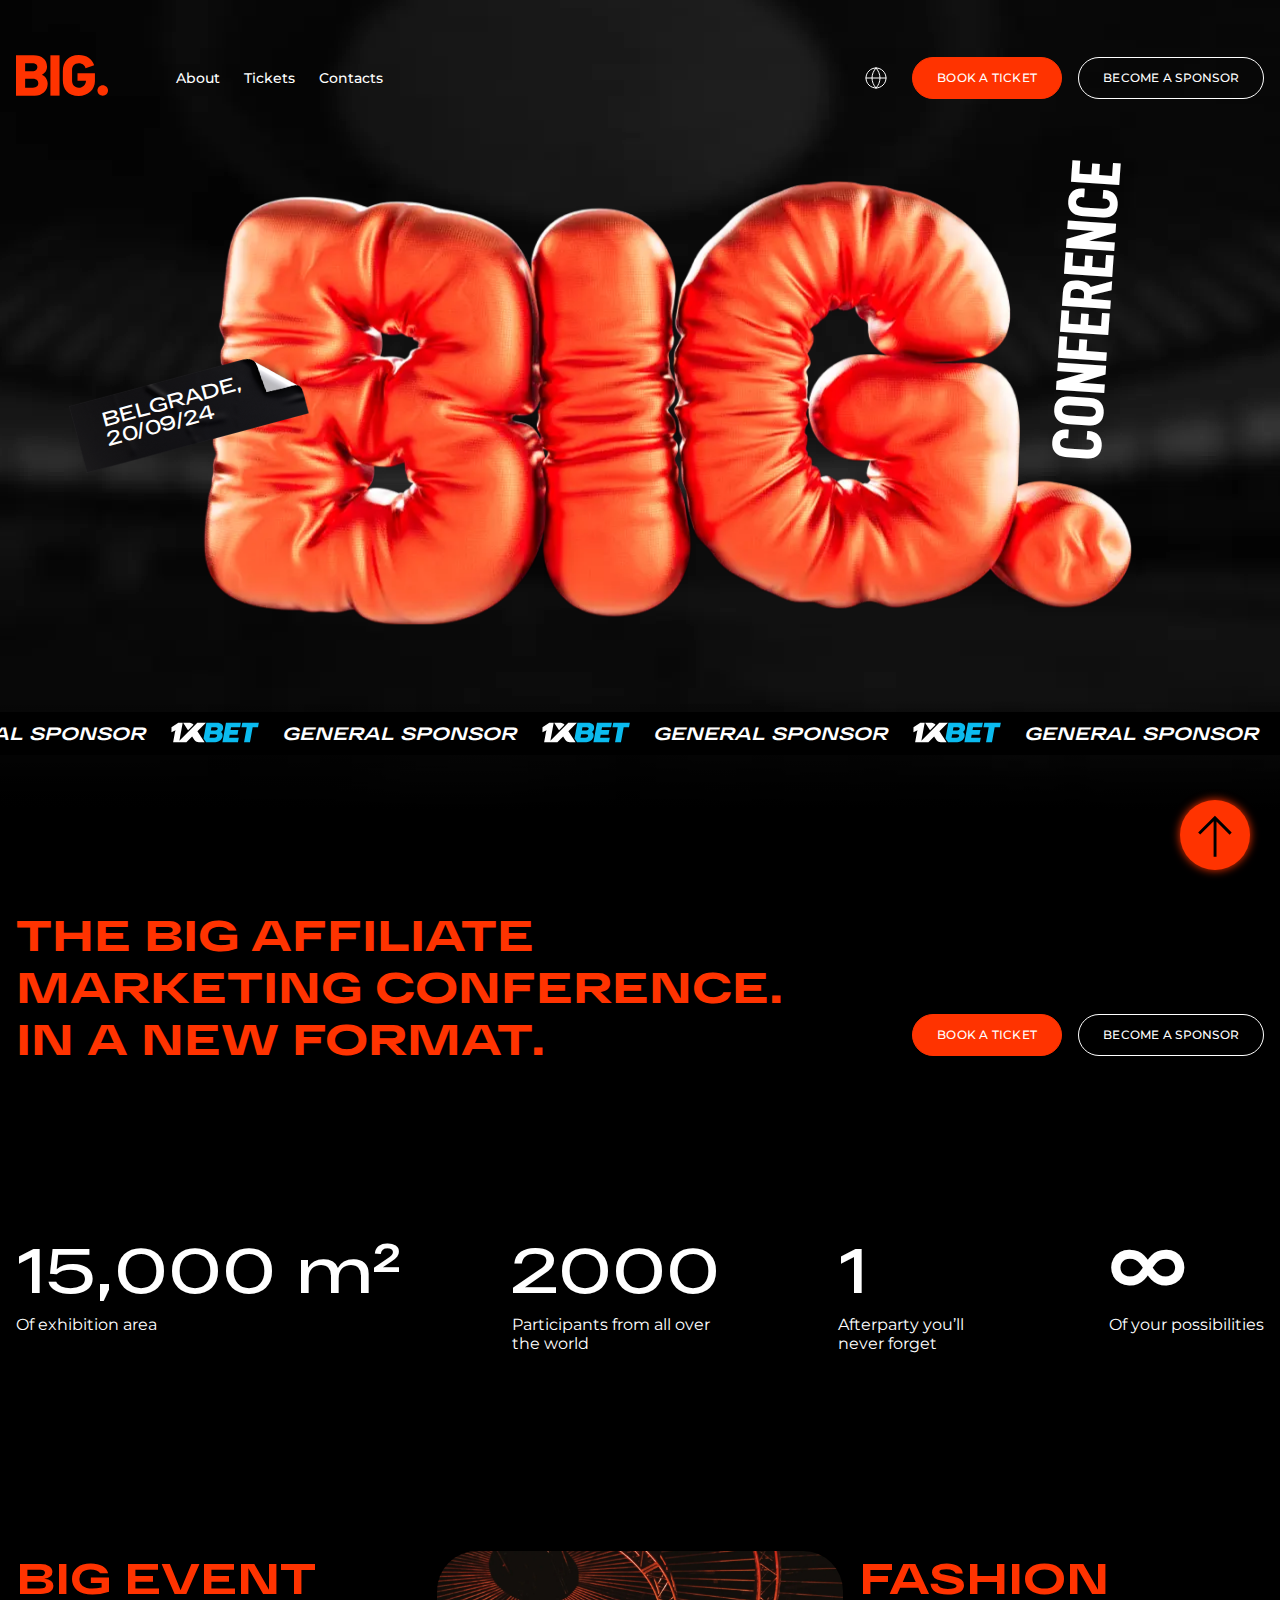
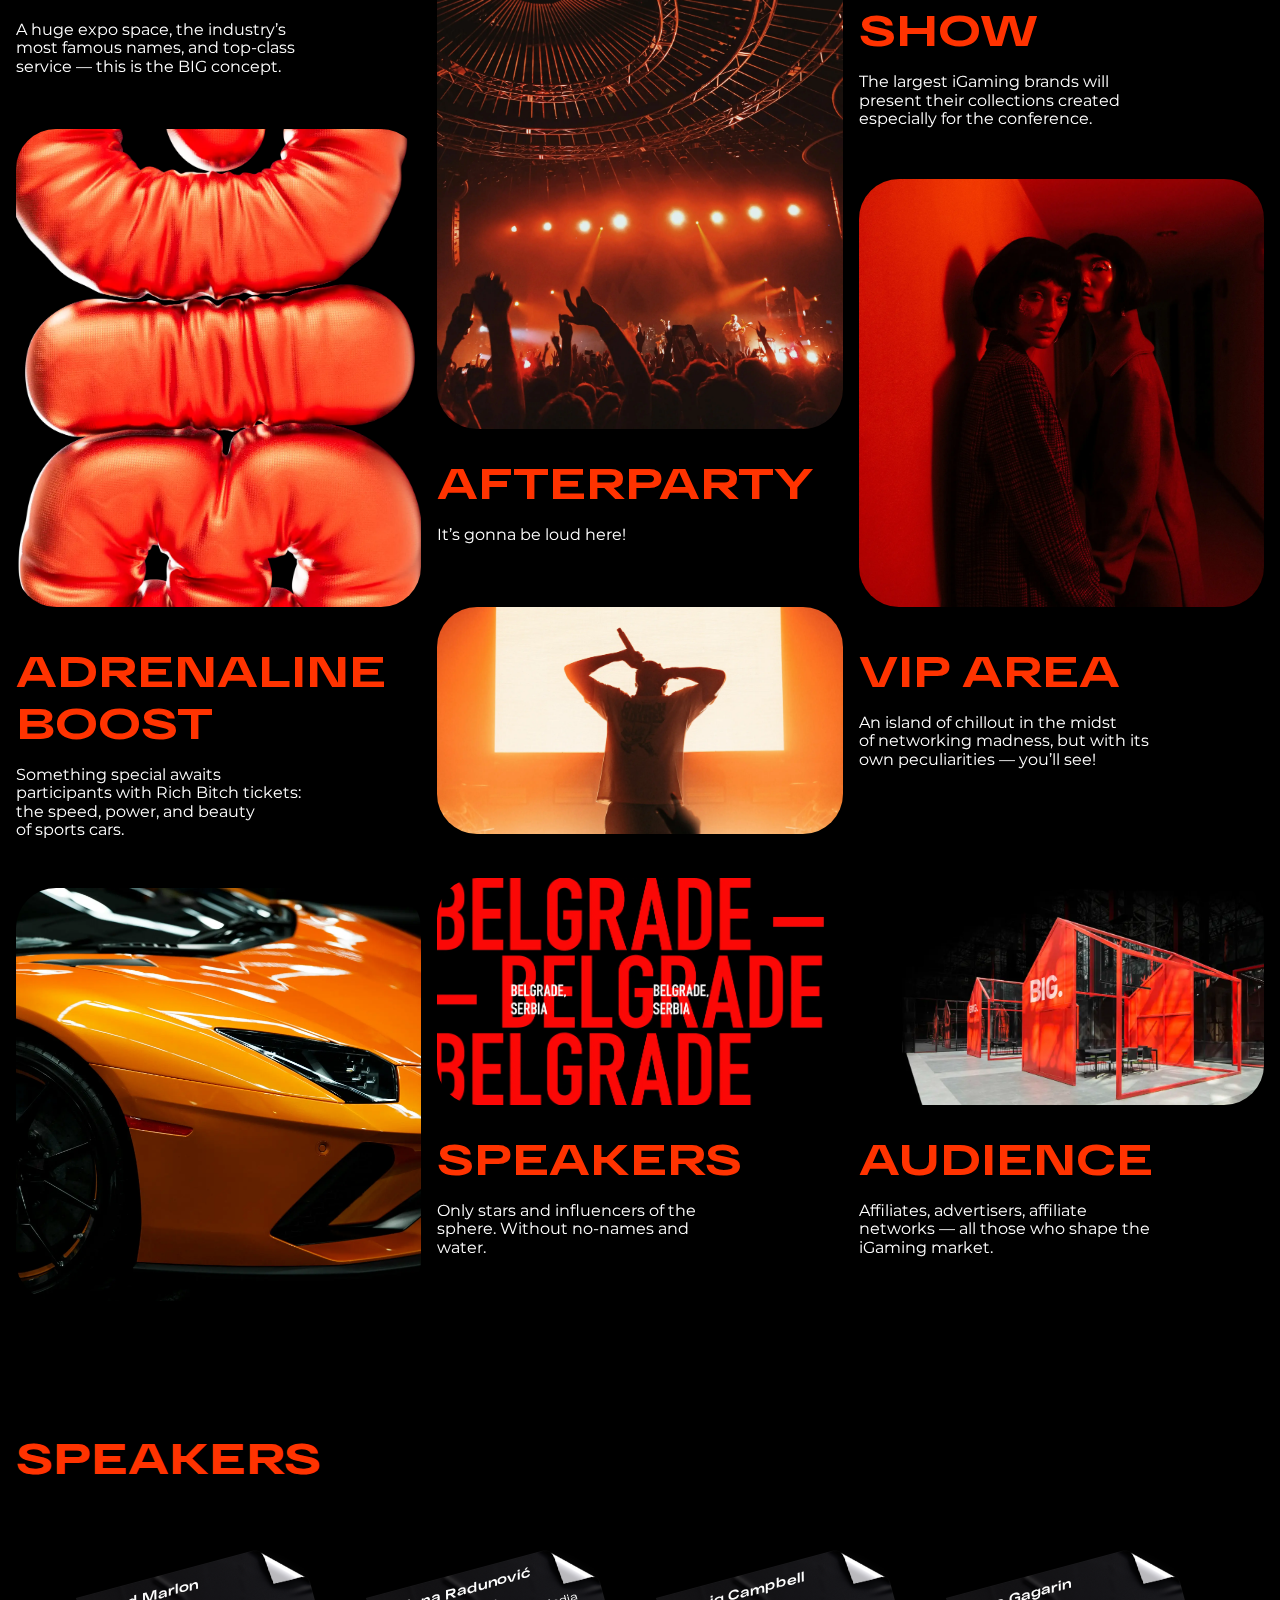
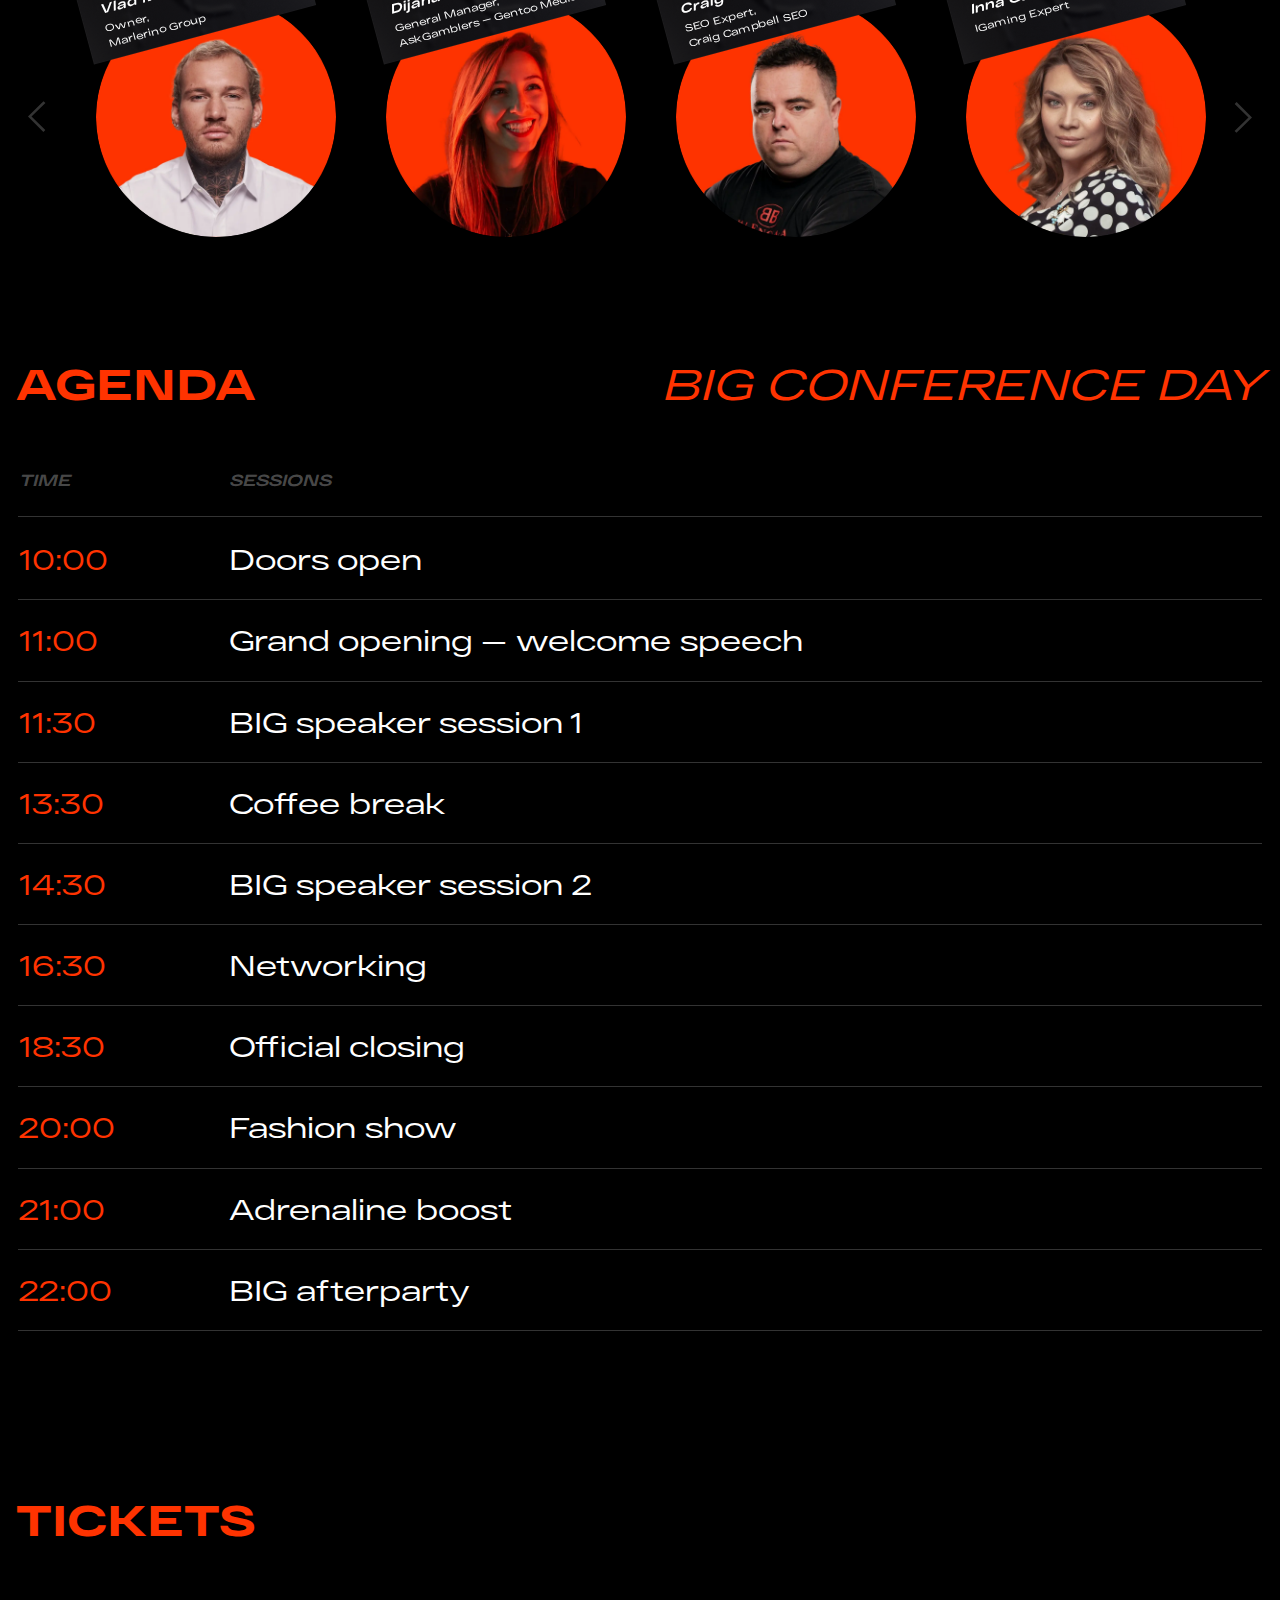
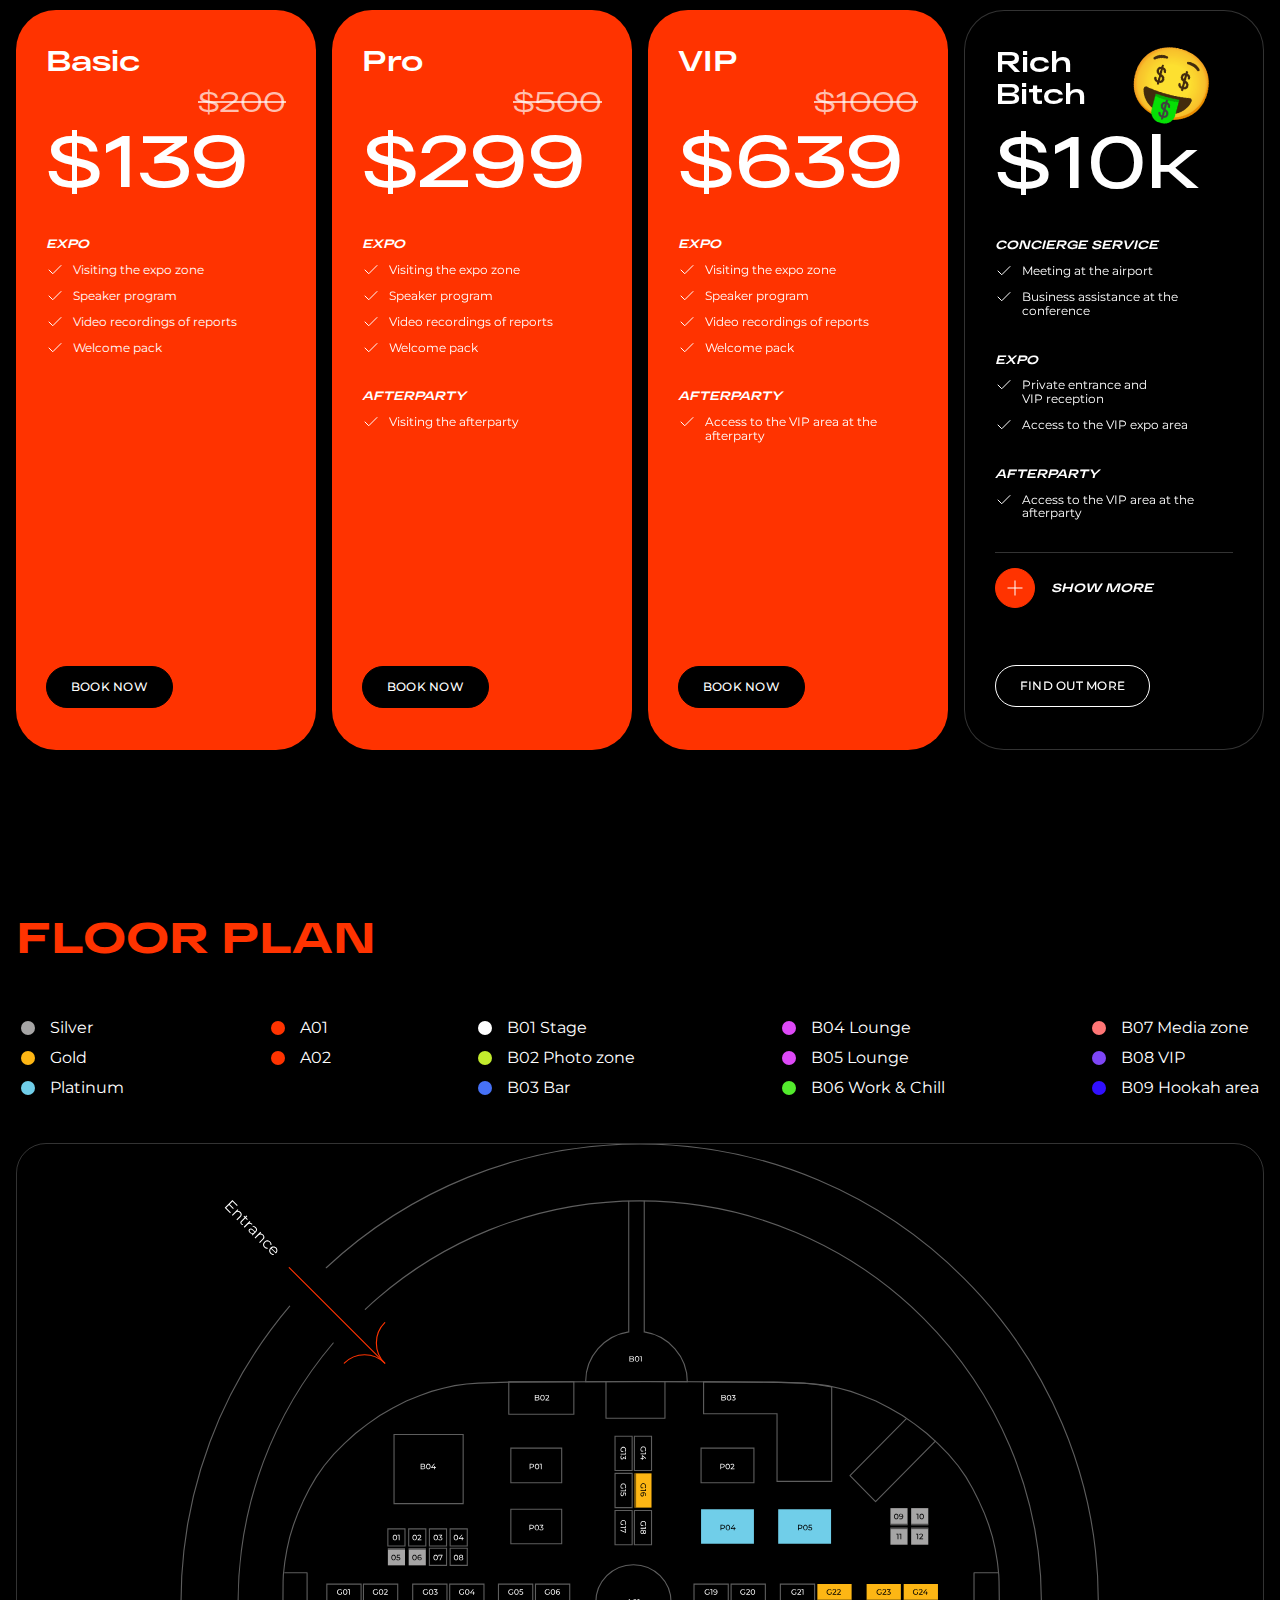
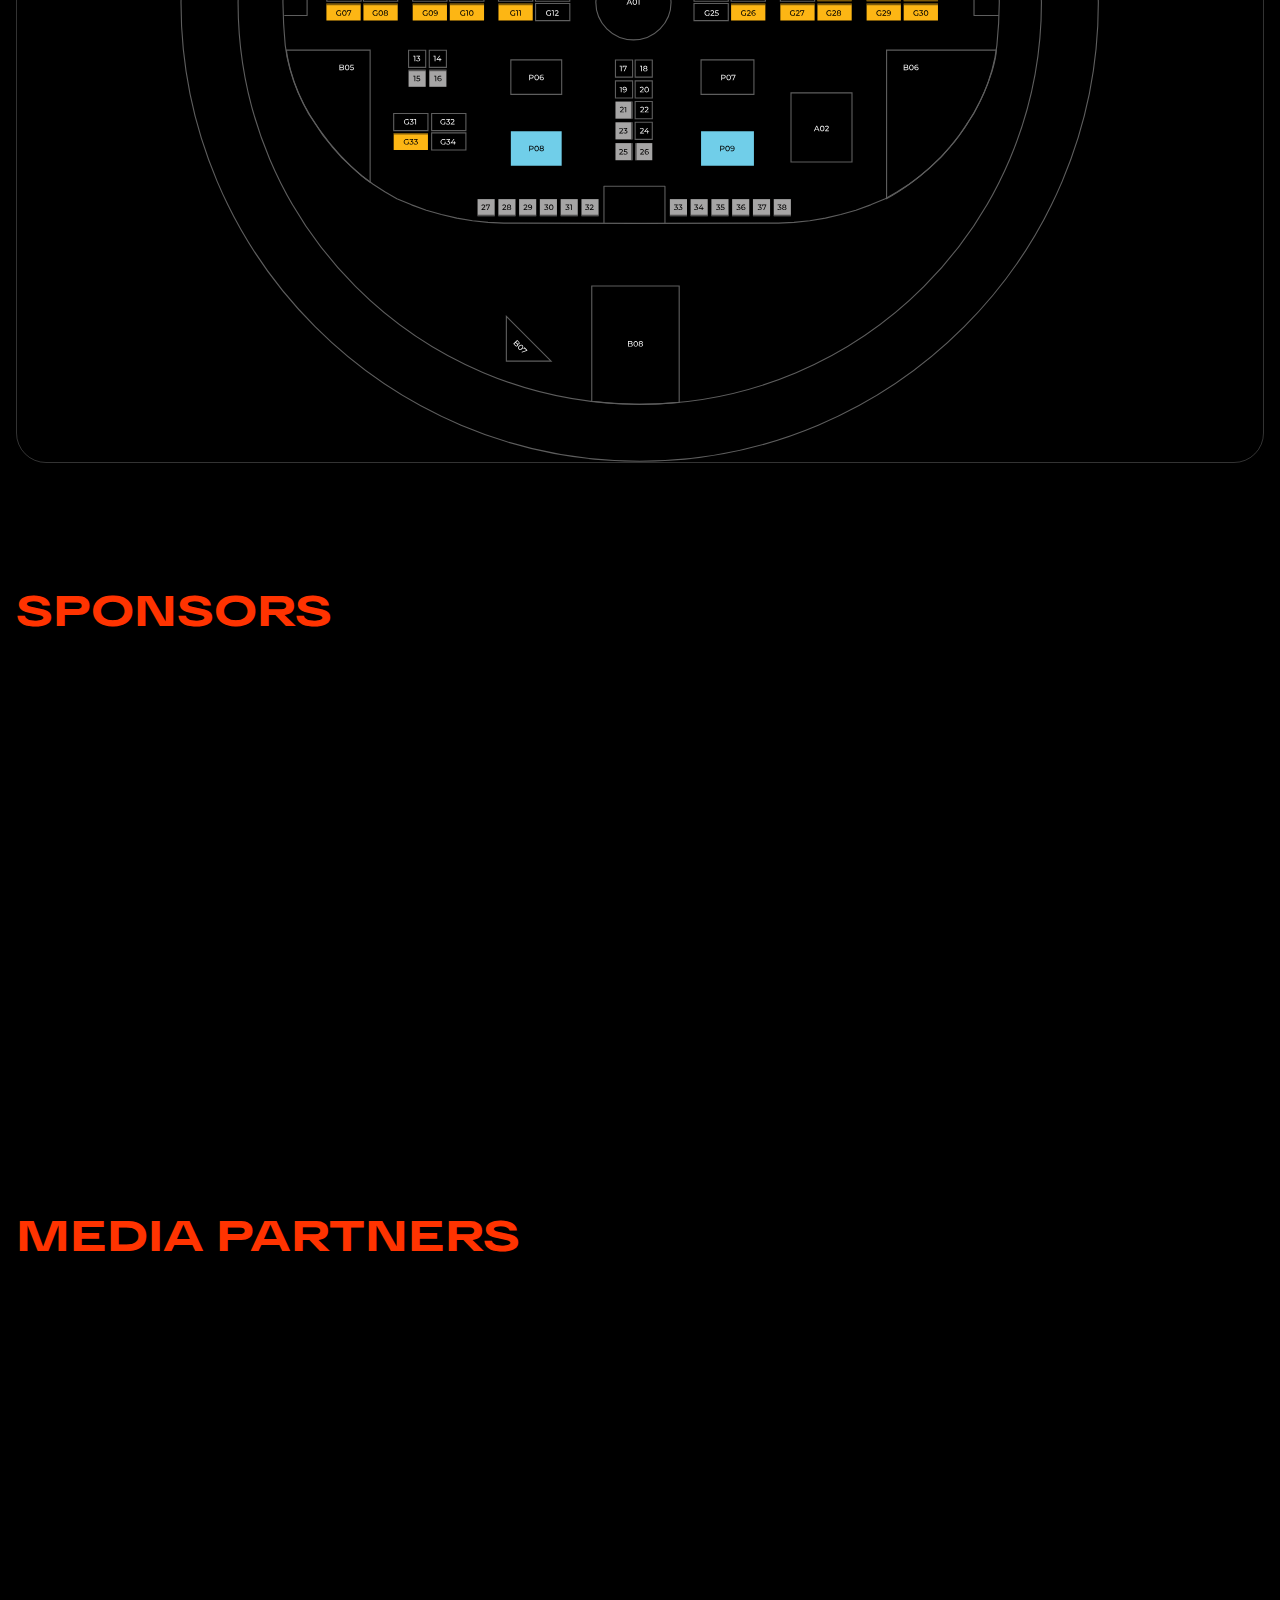
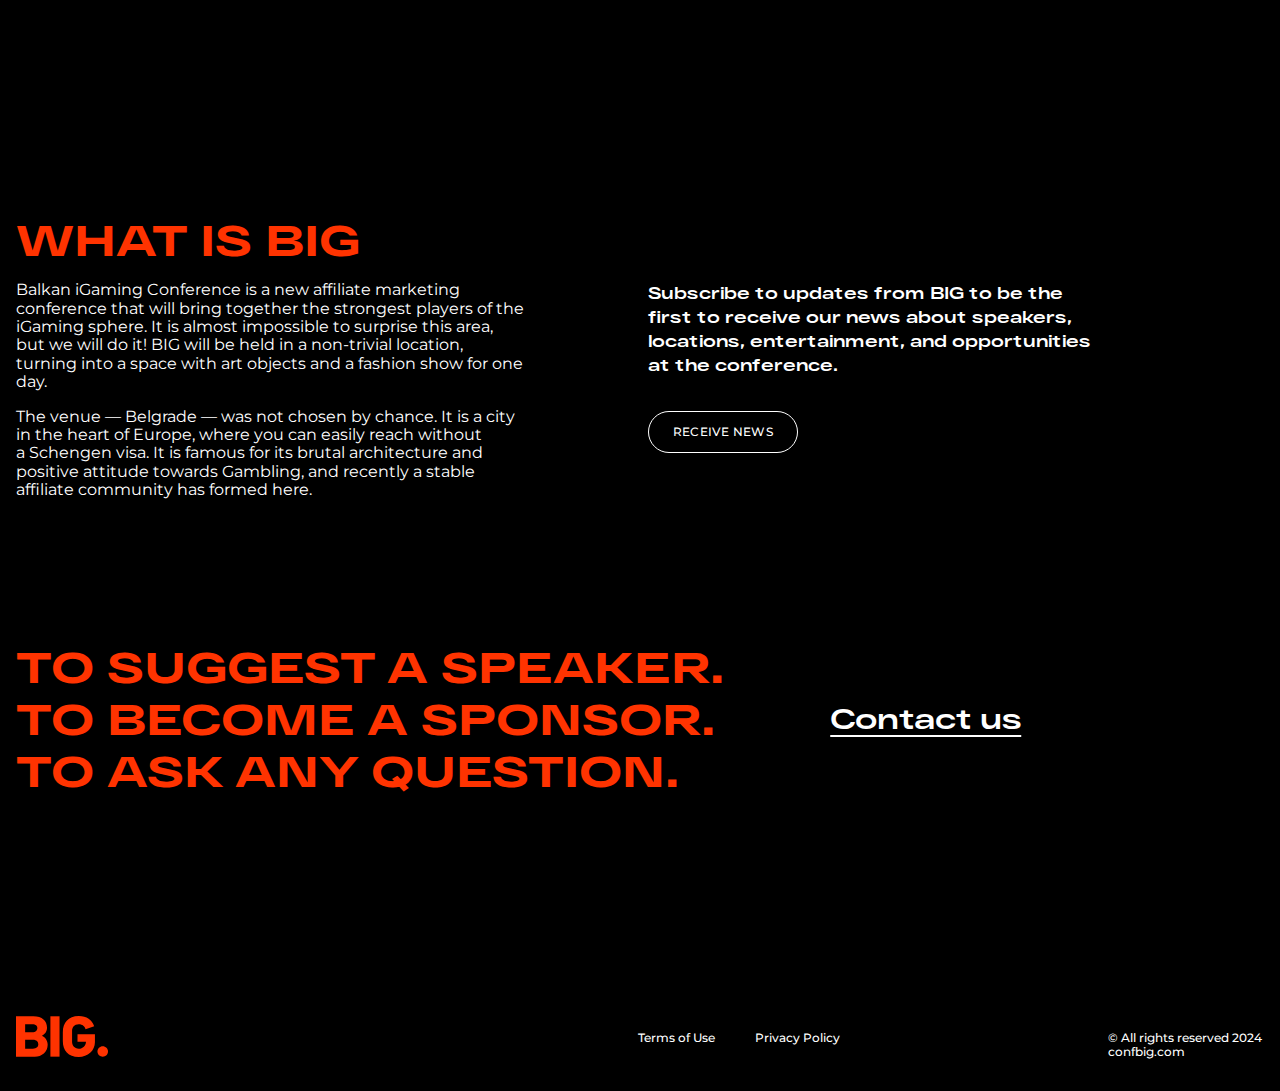
==== commit a6b69738: "Add files via upload" ====
--- a/index.html
+++ b/index.html
@@ -174,7 +174,26 @@
           <span class="ticket__list-title"
             >+ Concierge service <br />&nbsp;&nbsp;&nbsp;& extra benefits</span
           >
-        </div> --></div><a href="#" class="btn ticket__btn" data-graph-path="modal-book-rich">find out more</a></div></div></div></section><!-- <section class="sponsors">
+        </div> --></div><a href="#" class="btn ticket__btn" data-graph-path="modal-book-rich">find out more</a></div></div></div></section><section class="floorplan"><div class="container"><h2 class="heading floorplan__title">Floor plan</h2><div class="floorplan__history history"><div class="history__wrapper"><div class="history__item"><div class="history__color history__color--silver"></div><span class="history__text">Silver</span></div><div class="history__item"><div class="history__color history__color--gold"></div><span class="history__text">Gold</span></div><div class="history__item"><div class="history__color history__color--platinum"></div><span class="history__text">Platinum</span></div></div><div class="history__wrapper"><div class="history__item"><div class="history__color"></div><span class="history__text">A01</span></div><div class="history__item"><div class="history__color"></div><span class="history__text">A02</span></div></div><div class="history__wrapper"><div class="history__item"><div class="history__color history__color--stage"></div><span class="history__text">B01 Stage</span></div><div class="history__item"><div class="history__color history__color--photo"></div><span class="history__text">B02 Photo zone</span></div><div class="history__item"><div class="history__color history__color--bar"></div><span class="history__text">B03 Bar</span></div></div><div class="history__wrapper"><div class="history__item"><div class="history__color history__color--lounge"></div><span class="history__text">B04 Lounge</span></div><div class="history__item"><div class="history__color history__color--lounge"></div><span class="history__text">B05 Lounge</span></div><div class="history__item"><div class="history__color history__color--chill"></div><span class="history__text">B06 Work & Chill</span></div></div><div class="history__wrapper"><div class="history__item"><div class="history__color history__color--media"></div><span class="history__text">B07 Media zone</span></div><div class="history__item"><div class="history__color history__color--vip"></div><span class="history__text">B08 VIP</span></div><div class="history__item"><div class="history__color history__color--hookah"></div><span class="history__text">B09 Hookah area</span></div></div></div></div><div class="floorplan__container"><div class="floorplan__sidebar-wrapper"><div class="floorplan__sidebar sidebar"><!-- <div class="sidebar__title-wrapper">
+          <span class="sidebar__title">silver</span>
+          <span class="sidebar__number sidebar__number--silver">08</span>
+        </div>
+        <div class="sidebar__image-wrapper">
+          <picture>
+            <source srcset="img/stand-2.webp" type="image/webp" />
+            <img
+              loading="lazy"
+              src="img/stand-2.png"
+              class="sidebar__image sidebar__image--booked"
+              width="82"
+              height="88"
+              alt="silver stand photo"
+            />
+          </picture>
+        </div>
+        <div class="sidebar__text-wrapper">
+          <p class="sidebar__text">This booth is booked. Please, choose another booth.</p>
+        </div> --></div></div><div class="floorplan__map-wrapper"><div class="floorplan__loader floorplan__loader--loading"></div><svg width="827" height="827" viewBox="0 0 827 827" fill="none" xmlns="http://www.w3.org/2000/svg"><g id="floorplan"><g id="outlines"><path d="M97.8957 146.071C36.8267 218.103 0 311.289 0 413.122C0 641.34 184.983 826.322 413.2 826.322C641.417 826.322 826.4 641.34 826.4 413.122C826.4 184.905 641.417 0 413.2 0C304.032 0 204.747 42.3854 130.862 111.484" stroke="#5E5E5E" stroke-linecap="round" stroke-linejoin="round"/><path d="M137.116 179.272C83.6129 242.348 51.4185 323.954 51.4185 413.125C51.4185 612.931 213.394 774.983 413.277 774.983C613.161 774.983 775.136 613.008 775.136 413.125C775.136 213.242 613.083 51.2666 413.2 51.2666C317.621 51.2666 230.611 88.3248 165.99 148.93" stroke="#5E5E5E" stroke-linecap="round" stroke-linejoin="round"/><path d="M707.931 522.501L713.95 513.395L719.044 503.75L723.751 493.718L727.532 483.686L730.773 473.268L733.319 462.542L735.017 451.662L735.866 440.781L736.56 432.061L737.178 413.001L736.946 393.786L736.715 388.076L735.48 376.5L733.551 365.234L731.004 353.89L727.609 343.01L723.519 332.129L718.812 321.712L713.256 310.599L707.083 299.873L700.06 289.841L691.263 279.424L681.694 269.624L671.663 260.595L661.014 252.338L649.901 244.621L638.172 237.753L625.98 231.58L613.556 226.487L603.37 222.86L592.875 220.082L582.38 217.69L571.731 216.224L561.082 215.375L533.764 214.526L419.248 213.909L295.24 214.526L267.923 215.375L257.196 216.224L246.547 217.69L236.13 220.082L225.635 222.86L215.372 226.487L203.025 231.58L190.832 237.753L179.103 244.621L167.991 252.338L157.342 260.595L147.31 269.624L137.664 279.424L128.944 289.841L121.922 299.873L115.671 310.599L110.115 321.712L105.485 332.129L101.395 343.01L98.0001 353.89L95.4535 365.234L93.5244 376.5L92.2125 388.076L91.981 393.786L91.8267 413.001L92.444 432.061L93.0613 440.781L93.9102 451.662L95.6079 462.542L98.2315 473.268L101.395 483.686L105.254 493.718L109.961 503.75L115.054 513.395L121.073 522.501" stroke="#5E5E5E" stroke-linecap="round" stroke-linejoin="round"/><path d="M121.073 522.501L128.095 532.996L135.966 542.796L144.3 552.211L153.483 560.931L162.898 569.111L173.084 576.75L183.579 583.618L194.459 589.791L207.732 595.348L220.928 600.209L234.586 604.067L248.476 607.308L262.598 609.624L276.642 611.09L290.764 611.784H305.04L414.772 612.016L523.887 611.784H538.24L552.284 611.09L566.406 609.624L580.528 607.308L594.341 604.067L607.999 600.209L621.272 595.348L634.468 589.791L645.348 583.618L655.843 576.75L666.106 569.111L675.521 560.931L684.704 552.211L692.961 542.796L700.909 532.996L707.931 522.501" stroke="#5E5E5E" stroke-linecap="round" stroke-linejoin="round"/><path d="M736.383 424.776H714.403V386.31H736.383" stroke="#5E5E5E" stroke-linecap="round" stroke-linejoin="round"/><path d="M679.6 267.717L625.724 322.201L602.668 298.839L653.5 247.5" stroke="#5E5E5E" stroke-linecap="round" stroke-linejoin="round"/><path d="M435.982 214.129V247.1H382.862V214.129" stroke="#5E5E5E" stroke-linecap="round" stroke-linejoin="round"/><path d="M93.4502 386.31H113.599V424.776H93.4502" stroke="#5E5E5E" stroke-linecap="round" stroke-linejoin="round"/><path d="M381.03 611.612V578.641H435.982V611.612" stroke="#5E5E5E" stroke-linecap="round" stroke-linejoin="round"/><g id="arrow"><path d="M97.4595 111.276L180.414 194.309" stroke="#FF3300" stroke-linecap="round" stroke-linejoin="round"/><g id="Group"><path d="M183.579 197.472C173.47 187.363 173.47 171.004 183.579 160.972" stroke="#FF3300" stroke-linecap="round" stroke-linejoin="round"/><path d="M147.079 197.472C157.188 187.363 173.547 187.363 183.579 197.472" stroke="#FF3300" stroke-linecap="round" stroke-linejoin="round"/></g></g><path id="Entrance" d="M44.905 61.7089L44.2715 62.3425L39.3712 57.4423L46.3009 50.5126L51.0526 55.2644L50.4191 55.8979L46.3999 51.8787L43.9349 54.3437L47.5185 57.9273L46.8948 58.551L43.3112 54.9674L40.7374 57.5412L44.905 61.7089ZM53.7448 61.3223C54.3981 61.9757 54.7248 62.6851 54.7248 63.4507C54.738 64.2163 54.3816 64.962 53.6557 65.688L50.6363 68.7073L49.9335 68.0045L52.8835 65.0544C53.4247 64.5132 53.7019 63.9655 53.7151 63.4111C53.7283 62.8567 53.4841 62.3288 52.9825 61.8272C52.4215 61.2662 51.8078 60.989 51.1412 60.9956C50.4878 61.0022 49.8675 61.2992 49.2801 61.8866L46.5478 64.6188L45.845 63.916L51.0521 58.7088L51.7253 59.382L50.765 60.3423C51.2732 60.2169 51.7814 60.2367 52.2895 60.4017C52.8109 60.5666 53.296 60.8735 53.7448 61.3223ZM55.6035 73.0409C55.3527 73.0277 55.0953 72.9551 54.8313 72.8231C54.5805 72.6911 54.3495 72.5195 54.1383 72.3084C53.65 71.82 53.4058 71.3118 53.4058 70.7838C53.4058 70.2559 53.6467 69.751 54.1284 69.2692L57.2765 66.1212L56.3459 65.1906L56.9399 64.5966L57.8704 65.5272L59.0089 64.3888L59.7118 65.0916L58.5733 66.2301L60.1572 67.814L59.5633 68.408L57.9793 66.824L54.8709 69.9325C54.5607 70.2427 54.399 70.5561 54.3858 70.8729C54.3858 71.1897 54.531 71.4933 54.8214 71.7837C54.9666 71.9289 55.1283 72.0444 55.3065 72.1302C55.4913 72.2226 55.6761 72.2754 55.8609 72.2886L55.6035 73.0409ZM61.4268 71.1229C61.9416 70.9381 62.4498 70.9183 62.9514 71.0635C63.4595 71.2153 63.9545 71.5321 64.4363 72.0138L63.7532 72.6969L63.5948 72.5187C63.0471 71.9709 62.4498 71.7103 61.803 71.7367C61.1563 71.7631 60.5293 72.0798 59.9221 72.687L57.2691 75.3401L56.5662 74.6372L61.7733 69.4301L62.4465 70.1032L61.4268 71.1229ZM67.5208 75.0983C68.2005 75.7781 68.5503 76.471 68.5701 77.1772C68.5965 77.8768 68.2764 78.5598 67.6098 79.2264L64.3826 82.4536L63.7094 81.7805L64.5212 80.9687C64.0922 81.0809 63.6468 81.0578 63.1848 80.8994C62.7294 80.7476 62.2905 80.4605 61.8681 80.0382C61.2874 79.4574 60.964 78.8568 60.898 78.2364C60.832 77.6161 61.0267 77.0782 61.4821 76.6228C61.9242 76.1807 62.439 75.9827 63.0264 76.0289C63.6204 76.0817 64.2671 76.4578 64.9667 77.1574L66.6199 78.8106L66.9367 78.4938C67.3855 78.0451 67.5999 77.5798 67.5802 77.098C67.567 76.6096 67.3195 76.1246 66.8377 75.6428C66.5077 75.3128 66.1348 75.0521 65.719 74.8607C65.3099 74.6627 64.9007 74.5505 64.4915 74.5241L64.6994 73.6827C65.1878 73.7223 65.6761 73.8675 66.1645 74.1183C66.6595 74.3624 67.1116 74.6891 67.5208 75.0983ZM62.5314 79.5927C62.9274 79.9887 63.3564 80.2394 63.8183 80.345C64.2869 80.444 64.7621 80.3912 65.2439 80.1866L66.0952 79.3353L64.4618 77.7019C63.5709 76.8109 62.8152 76.6756 62.1948 77.296C61.8912 77.5996 61.7658 77.956 61.8186 78.3651C61.878 78.7677 62.1156 79.1769 62.5314 79.5927ZM74.1915 81.769C74.8448 82.4224 75.1715 83.1319 75.1715 83.8974C75.1847 84.663 74.8283 85.4087 74.1024 86.1347L71.083 89.154L70.3802 88.4512L73.3302 85.5011C73.8714 84.96 74.1486 84.4122 74.1618 83.8578C74.175 83.3034 73.9308 82.7755 73.4292 82.2739C72.8682 81.7129 72.2545 81.4357 71.5879 81.4423C70.9345 81.4489 70.3142 81.7459 69.7268 82.3333L66.9945 85.0656L66.2917 84.3627L71.4988 79.1556L72.172 79.8287L71.2117 80.789C71.7199 80.6636 72.2281 80.6834 72.7362 80.8484C73.2576 81.0134 73.7427 81.3202 74.1915 81.769ZM75.1192 93.2892C74.6044 92.7744 74.2546 92.2002 74.0698 91.5667C73.8916 90.9397 73.8883 90.3094 74.0599 89.6759C74.2381 89.0357 74.5813 88.4615 75.0895 87.9533C75.5976 87.4452 76.1685 87.1053 76.8021 86.9337C77.4356 86.7621 78.0659 86.7654 78.6929 86.9436C79.3264 87.1284 79.9006 87.4782 80.4154 87.9929C80.8642 88.4417 81.1743 88.9301 81.3459 89.4581C81.5307 89.986 81.5571 90.5206 81.4251 91.0618L80.5441 90.8935C80.6299 90.4645 80.6035 90.0553 80.4649 89.666C80.3329 89.27 80.1118 88.9169 79.8016 88.6067C79.4254 88.2305 78.9998 87.9764 78.5246 87.8444C78.0626 87.7125 77.5907 87.7158 77.109 87.8543C76.6338 87.9995 76.1982 88.2701 75.8022 88.6661C75.3996 89.0687 75.1258 89.5076 74.9806 89.9827C74.8486 90.4579 74.8453 90.9298 74.9707 91.3984C75.1093 91.8669 75.3666 92.2893 75.7428 92.6655C76.053 92.9757 76.4028 93.2001 76.7922 93.3387C77.1816 93.4773 77.5907 93.5037 78.0197 93.4179L78.188 94.2989C77.6468 94.4309 77.109 94.4078 76.5744 94.2296C76.0464 94.0448 75.5613 93.7313 75.1192 93.2892ZM85.4214 98.7209L81.0657 94.3651C80.5641 94.9459 80.3331 95.5927 80.3727 96.3054C80.4189 97.0116 80.7291 97.6518 81.3032 98.2259C81.6266 98.5493 81.9797 98.7902 82.3625 98.9486C82.7519 99.1004 83.1578 99.1631 83.5801 99.1367L83.5207 99.988C83.0126 100.034 82.511 99.955 82.016 99.7504C81.5276 99.5525 81.0756 99.2456 80.6598 98.8298C80.1252 98.2952 79.7622 97.7079 79.5708 97.0677C79.3926 96.4275 79.3893 95.7907 79.5609 95.1571C79.7325 94.5235 80.0724 93.9526 80.5806 93.4445C81.0888 92.9363 81.653 92.5898 82.2734 92.405C82.9004 92.2268 83.5174 92.2169 84.1246 92.3753C84.7384 92.5403 85.2861 92.8637 85.7679 93.3455C86.2497 93.8273 86.5698 94.3717 86.7282 94.9789C86.8866 95.5861 86.8734 96.1998 86.6886 96.8202C86.5104 97.434 86.1639 97.9982 85.6491 98.513L85.4214 98.7209ZM85.1641 93.9493C84.6625 93.4478 84.0784 93.1871 83.4118 93.1673C82.7585 93.1475 82.1513 93.3719 81.5903 93.8405L85.2828 97.533C85.7514 96.972 85.9725 96.3615 85.9461 95.7016C85.9329 95.0416 85.6722 94.4575 85.1641 93.9493Z" fill="white"/></g><g id="elements"><g id="91" class="stand stand--booked"><g class="stand__image"><path class="stand__image-main" d="M448.803 773.311C448.803 773.311 427.5 775.299 408 775C388.5 774.701 370.04 772.301 370.04 772.301V668.396H448.803V773.311Z" fill="#7E46F6"/></g>class="stand__text"><path class="stand__text-main" id="B08" d="M406.032 720.459C406.317 720.538 406.541 720.683 406.704 720.893C406.867 721.098 406.949 721.36 406.949 721.677C406.949 722.102 406.788 722.428 406.466 722.657C406.149 722.886 405.684 723 405.073 723H402.735V718.1H404.933C405.493 718.1 405.925 718.212 406.228 718.436C406.536 718.66 406.69 718.97 406.69 719.367C406.69 719.624 406.629 719.845 406.508 720.032C406.391 720.219 406.233 720.361 406.032 720.459ZM403.435 718.667V720.235H404.87C405.229 720.235 405.505 720.17 405.696 720.039C405.892 719.904 405.99 719.708 405.99 719.451C405.99 719.194 405.892 719.001 405.696 718.87C405.505 718.735 405.229 718.667 404.87 718.667H403.435ZM405.045 722.433C405.442 722.433 405.74 722.368 405.941 722.237C406.142 722.106 406.242 721.901 406.242 721.621C406.242 721.075 405.843 720.802 405.045 720.802H403.435V722.433H405.045ZM409.636 723.056C409.249 723.056 408.903 722.958 408.6 722.762C408.301 722.561 408.066 722.272 407.893 721.894C407.72 721.516 407.634 721.068 407.634 720.55C407.634 720.032 407.72 719.584 407.893 719.206C408.066 718.828 408.301 718.541 408.6 718.345C408.903 718.144 409.249 718.044 409.636 718.044C410.019 718.044 410.359 718.144 410.658 718.345C410.961 718.541 411.199 718.828 411.372 719.206C411.545 719.584 411.631 720.032 411.631 720.55C411.631 721.068 411.545 721.516 411.372 721.894C411.199 722.272 410.961 722.561 410.658 722.762C410.359 722.958 410.019 723.056 409.636 723.056ZM409.636 722.433C410.028 722.433 410.341 722.272 410.574 721.95C410.812 721.628 410.931 721.161 410.931 720.55C410.931 719.939 410.812 719.472 410.574 719.15C410.341 718.828 410.028 718.667 409.636 718.667C409.239 718.667 408.922 718.828 408.684 719.15C408.451 719.472 408.334 719.939 408.334 720.55C408.334 721.161 408.451 721.628 408.684 721.95C408.922 722.272 409.239 722.433 409.636 722.433ZM415.299 720.431C415.579 720.538 415.793 720.692 415.943 720.893C416.092 721.094 416.167 721.334 416.167 721.614C416.167 721.908 416.087 722.165 415.929 722.384C415.77 722.599 415.544 722.764 415.25 722.881C414.956 722.998 414.61 723.056 414.214 723.056C413.822 723.056 413.479 722.998 413.185 722.881C412.895 722.764 412.671 722.599 412.513 722.384C412.354 722.165 412.275 721.908 412.275 721.614C412.275 721.334 412.347 721.094 412.492 720.893C412.641 720.692 412.856 720.538 413.136 720.431C412.912 720.324 412.741 720.181 412.625 720.004C412.508 719.827 412.45 719.617 412.45 719.374C412.45 719.103 412.522 718.868 412.667 718.667C412.816 718.466 413.024 718.312 413.29 718.205C413.556 718.098 413.864 718.044 414.214 718.044C414.568 718.044 414.879 718.098 415.145 718.205C415.415 718.312 415.623 718.466 415.768 718.667C415.917 718.868 415.992 719.103 415.992 719.374C415.992 719.612 415.931 719.822 415.81 720.004C415.693 720.181 415.523 720.324 415.299 720.431ZM414.214 718.611C413.882 718.611 413.621 718.683 413.43 718.828C413.238 718.968 413.143 719.159 413.143 719.402C413.143 719.645 413.236 719.836 413.423 719.976C413.614 720.116 413.878 720.186 414.214 720.186C414.554 720.186 414.82 720.116 415.012 719.976C415.208 719.836 415.306 719.645 415.306 719.402C415.306 719.159 415.205 718.968 415.005 718.828C414.809 718.683 414.545 718.611 414.214 718.611ZM414.214 722.489C414.601 722.489 414.907 722.41 415.131 722.251C415.355 722.088 415.467 721.868 415.467 721.593C415.467 721.322 415.355 721.11 415.131 720.956C414.907 720.797 414.601 720.718 414.214 720.718C413.826 720.718 413.523 720.797 413.304 720.956C413.084 721.11 412.975 721.322 412.975 721.593C412.975 721.868 413.084 722.088 413.304 722.251C413.523 722.41 413.826 722.489 414.214 722.489Z" fill="black"/></g></g><g id="90" class="stand stand--booked"><g class="stand__image"><path class="stand__image-main" d="M293.107 695.871V736.168H333.405L293.107 695.871Z" fill="#FF7676"/></g><g class="stand__text"><path class="stand__text-main" id="B07" d="M303.501 721.094C303.647 721.351 303.703 721.612 303.67 721.876C303.64 722.137 303.513 722.379 303.289 722.604C302.988 722.904 302.643 723.021 302.254 722.955C301.868 722.892 301.459 722.645 301.026 722.213L299.373 720.56L302.838 717.095L304.392 718.649C304.788 719.045 305.014 719.429 305.07 719.802C305.13 720.178 305.019 720.507 304.739 720.787C304.557 720.969 304.358 721.083 304.14 721.129C303.925 721.178 303.713 721.167 303.501 721.094ZM302.932 717.991L301.823 719.099L302.838 720.114C303.092 720.368 303.333 720.517 303.561 720.56C303.795 720.602 304.003 720.533 304.184 720.352C304.366 720.17 304.434 719.964 304.387 719.733C304.348 719.502 304.201 719.259 303.947 719.005L302.932 717.991ZM301.408 721.792C301.688 722.072 301.945 722.237 302.18 722.287C302.414 722.336 302.63 722.262 302.828 722.064C303.214 721.678 303.125 721.203 302.561 720.639L301.422 719.5L300.269 720.654L301.408 721.792ZM304.213 725.479C303.939 725.205 303.765 724.891 303.689 724.538C303.619 724.185 303.657 723.814 303.802 723.425C303.948 723.035 304.203 722.657 304.57 722.291C304.936 721.925 305.314 721.669 305.703 721.524C306.093 721.379 306.462 721.342 306.812 721.415C307.168 721.488 307.483 721.661 307.757 721.935C308.028 722.205 308.198 722.517 308.267 722.87C308.343 723.223 308.308 723.595 308.163 723.984C308.018 724.373 307.762 724.751 307.396 725.117C307.03 725.484 306.652 725.739 306.262 725.885C305.873 726.03 305.5 726.066 305.144 725.994C304.794 725.921 304.484 725.749 304.213 725.479ZM304.654 725.038C304.931 725.315 305.266 725.423 305.659 725.36C306.055 725.301 306.469 725.055 306.901 724.622C307.333 724.19 307.579 723.776 307.639 723.38C307.701 722.987 307.594 722.652 307.317 722.375C307.036 722.095 306.698 721.984 306.302 722.044C305.909 722.106 305.497 722.354 305.065 722.786C304.632 723.218 304.385 723.631 304.322 724.024C304.263 724.419 304.373 724.758 304.654 725.038ZM312.094 726.351L311.757 726.687L307.228 728.415L306.704 727.89L311.109 726.227L309.525 724.643L308.906 725.262L308.431 724.787L309.481 723.737L312.094 726.351Z" fill="black"/></g></g><g id="89" class="stand stand--booked"><g class="stand__image"><path class="stand__image-main" d="M635.639 455.916V589.632L635.793 589.554C635.793 589.554 678.367 568 706.258 525.606C733.318 484.475 734.552 455.916 734.552 455.916H635.639Z" fill="#53EB2D"/></g><g class="stand__text"><path class="stand__text-main" id="B06" d="M654.388 471.459C654.673 471.538 654.897 471.683 655.06 471.893C655.224 472.098 655.305 472.36 655.305 472.677C655.305 473.102 655.144 473.428 654.822 473.657C654.505 473.886 654.041 474 653.429 474H651.091V469.1H653.289C653.849 469.1 654.281 469.212 654.584 469.436C654.892 469.66 655.046 469.97 655.046 470.367C655.046 470.624 654.986 470.845 654.864 471.032C654.748 471.219 654.589 471.361 654.388 471.459ZM651.791 469.667V471.235H653.226C653.586 471.235 653.861 471.17 654.052 471.039C654.248 470.904 654.346 470.708 654.346 470.451C654.346 470.194 654.248 470.001 654.052 469.87C653.861 469.735 653.586 469.667 653.226 469.667H651.791ZM653.401 473.433C653.798 473.433 654.097 473.368 654.297 473.237C654.498 473.106 654.598 472.901 654.598 472.621C654.598 472.075 654.199 471.802 653.401 471.802H651.791V473.433H653.401ZM657.992 474.056C657.605 474.056 657.26 473.958 656.956 473.762C656.658 473.561 656.422 473.272 656.249 472.894C656.077 472.516 655.99 472.068 655.99 471.55C655.99 471.032 656.077 470.584 656.249 470.206C656.422 469.828 656.658 469.541 656.956 469.345C657.26 469.144 657.605 469.044 657.992 469.044C658.375 469.044 658.716 469.144 659.014 469.345C659.318 469.541 659.556 469.828 659.728 470.206C659.901 470.584 659.987 471.032 659.987 471.55C659.987 472.068 659.901 472.516 659.728 472.894C659.556 473.272 659.318 473.561 659.014 473.762C658.716 473.958 658.375 474.056 657.992 474.056ZM657.992 473.433C658.384 473.433 658.697 473.272 658.93 472.95C659.168 472.628 659.287 472.161 659.287 471.55C659.287 470.939 659.168 470.472 658.93 470.15C658.697 469.828 658.384 469.667 657.992 469.667C657.596 469.667 657.278 469.828 657.04 470.15C656.807 470.472 656.69 470.939 656.69 471.55C656.69 472.161 656.807 472.628 657.04 472.95C657.278 473.272 657.596 473.433 657.992 473.433ZM662.773 471.025C663.095 471.025 663.382 471.086 663.634 471.207C663.891 471.328 664.092 471.503 664.236 471.732C664.381 471.956 664.453 472.215 664.453 472.509C664.453 472.817 664.376 473.088 664.222 473.321C664.073 473.554 663.865 473.736 663.599 473.867C663.338 473.993 663.044 474.056 662.717 474.056C662.059 474.056 661.551 473.844 661.191 473.419C660.837 472.994 660.659 472.392 660.659 471.613C660.659 471.067 660.755 470.603 660.946 470.22C661.142 469.833 661.413 469.541 661.758 469.345C662.108 469.144 662.514 469.044 662.976 469.044C663.214 469.044 663.438 469.07 663.648 469.121C663.858 469.168 664.04 469.238 664.194 469.331L663.928 469.877C663.695 469.723 663.382 469.646 662.99 469.646C662.482 469.646 662.083 469.805 661.793 470.122C661.504 470.435 661.359 470.892 661.359 471.494C661.359 471.569 661.362 471.627 661.366 471.669C661.506 471.459 661.698 471.3 661.94 471.193C662.188 471.081 662.465 471.025 662.773 471.025ZM662.689 473.489C663.011 473.489 663.273 473.403 663.473 473.23C663.674 473.057 663.774 472.826 663.774 472.537C663.774 472.248 663.672 472.019 663.466 471.851C663.266 471.678 662.995 471.592 662.654 471.592C662.435 471.592 662.239 471.634 662.066 471.718C661.898 471.802 661.765 471.916 661.667 472.061C661.574 472.206 661.527 472.367 661.527 472.544C661.527 472.717 661.572 472.875 661.66 473.02C661.754 473.16 661.887 473.274 662.059 473.363C662.237 473.447 662.447 473.489 662.689 473.489Z" fill="black"/></g></g><g id="88" class="stand stand--booked"><g class="stand__image"><path class="stand__image-main" d="M94.96 455.916C94.96 455.916 97.854 484.736 116.48 515.003C141.41 555.514 170.382 574.978 170.382 574.978V455.916H94.96Z" fill="#DD49F7"/></g><g class="stand__text"><path class="stand__text-main" id="B05" d="M146.039 471.459C146.324 471.538 146.548 471.683 146.711 471.893C146.874 472.098 146.956 472.36 146.956 472.677C146.956 473.102 146.795 473.428 146.473 473.657C146.156 473.886 145.691 474 145.08 474H142.742V469.1H144.94C145.5 469.1 145.932 469.212 146.235 469.436C146.543 469.66 146.697 469.97 146.697 470.367C146.697 470.624 146.636 470.845 146.515 471.032C146.398 471.219 146.24 471.361 146.039 471.459ZM143.442 469.667V471.235H144.877C145.236 471.235 145.512 471.17 145.703 471.039C145.899 470.904 145.997 470.708 145.997 470.451C145.997 470.194 145.899 470.001 145.703 469.87C145.512 469.735 145.236 469.667 144.877 469.667H143.442ZM145.052 473.433C145.449 473.433 145.747 473.368 145.948 473.237C146.149 473.106 146.249 472.901 146.249 472.621C146.249 472.075 145.85 471.802 145.052 471.802H143.442V473.433H145.052ZM149.643 474.056C149.255 474.056 148.91 473.958 148.607 473.762C148.308 473.561 148.072 473.272 147.9 472.894C147.727 472.516 147.641 472.068 147.641 471.55C147.641 471.032 147.727 470.584 147.9 470.206C148.072 469.828 148.308 469.541 148.607 469.345C148.91 469.144 149.255 469.044 149.643 469.044C150.025 469.044 150.366 469.144 150.665 469.345C150.968 469.541 151.206 469.828 151.379 470.206C151.551 470.584 151.638 471.032 151.638 471.55C151.638 472.068 151.551 472.516 151.379 472.894C151.206 473.272 150.968 473.561 150.665 473.762C150.366 473.958 150.025 474.056 149.643 474.056ZM149.643 473.433C150.035 473.433 150.347 473.272 150.581 472.95C150.819 472.628 150.938 472.161 150.938 471.55C150.938 470.939 150.819 470.472 150.581 470.15C150.347 469.828 150.035 469.667 149.643 469.667C149.246 469.667 148.929 469.828 148.691 470.15C148.457 470.472 148.341 470.939 148.341 471.55C148.341 472.161 148.457 472.628 148.691 472.95C148.929 473.272 149.246 473.433 149.643 473.433ZM153.71 471.053C154.41 471.053 154.923 471.186 155.25 471.452C155.581 471.713 155.747 472.073 155.747 472.53C155.747 472.819 155.677 473.081 155.537 473.314C155.401 473.543 155.194 473.725 154.914 473.86C154.638 473.991 154.298 474.056 153.892 474.056C153.546 474.056 153.213 474.005 152.891 473.902C152.569 473.795 152.303 473.648 152.093 473.461L152.415 472.908C152.583 473.067 152.797 473.195 153.059 473.293C153.32 473.386 153.595 473.433 153.885 473.433C154.253 473.433 154.538 473.356 154.739 473.202C154.944 473.043 155.047 472.829 155.047 472.558C155.047 472.264 154.935 472.042 154.711 471.893C154.487 471.739 154.104 471.662 153.563 471.662H152.45L152.709 469.1H155.474V469.709H153.297L153.164 471.053H153.71Z" fill="black"/></g></g><g id="87" class="stand stand--booked"><g class="stand__image"><path class="stand__image-main" d="M254.193 261.692H191.914V323.971H254.193V261.692Z" fill="#DD49F7"/></g><g class="stand__text"><path class="stand__text-main" id="B04" d="M219.207 290.459C219.492 290.538 219.716 290.683 219.879 290.893C220.043 291.098 220.124 291.36 220.124 291.677C220.124 292.102 219.963 292.428 219.641 292.657C219.324 292.886 218.86 293 218.248 293H215.91V288.1H218.108C218.668 288.1 219.1 288.212 219.403 288.436C219.711 288.66 219.865 288.97 219.865 289.367C219.865 289.624 219.805 289.845 219.683 290.032C219.567 290.219 219.408 290.361 219.207 290.459ZM216.61 288.667V290.235H218.045C218.405 290.235 218.68 290.17 218.871 290.039C219.067 289.904 219.165 289.708 219.165 289.451C219.165 289.194 219.067 289.001 218.871 288.87C218.68 288.735 218.405 288.667 218.045 288.667H216.61ZM218.22 292.433C218.617 292.433 218.916 292.368 219.116 292.237C219.317 292.106 219.417 291.901 219.417 291.621C219.417 291.075 219.018 290.802 218.22 290.802H216.61V292.433H218.22ZM222.811 293.056C222.424 293.056 222.078 292.958 221.775 292.762C221.476 292.561 221.241 292.272 221.068 291.894C220.895 291.516 220.809 291.068 220.809 290.55C220.809 290.032 220.895 289.584 221.068 289.206C221.241 288.828 221.476 288.541 221.775 288.345C222.078 288.144 222.424 288.044 222.811 288.044C223.194 288.044 223.534 288.144 223.833 288.345C224.136 288.541 224.374 288.828 224.547 289.206C224.72 289.584 224.806 290.032 224.806 290.55C224.806 291.068 224.72 291.516 224.547 291.894C224.374 292.272 224.136 292.561 223.833 292.762C223.534 292.958 223.194 293.056 222.811 293.056ZM222.811 292.433C223.203 292.433 223.516 292.272 223.749 291.95C223.987 291.628 224.106 291.161 224.106 290.55C224.106 289.939 223.987 289.472 223.749 289.15C223.516 288.828 223.203 288.667 222.811 288.667C222.414 288.667 222.097 288.828 221.859 289.15C221.626 289.472 221.509 289.939 221.509 290.55C221.509 291.161 221.626 291.628 221.859 291.95C222.097 292.272 222.414 292.433 222.811 292.433ZM229.741 291.796H228.81V293H228.131V291.796H225.408V291.306L227.914 288.1H228.67L226.269 291.194H228.152V290.13H228.81V291.194H229.741V291.796Z" fill="black"/></g></g><g id="86" class="stand stand--booked"><g class="stand__image"><path class="stand__image-main" d="M561.603 215.578C548.998 214.631 534.241 214.739 534.241 214.739L470.784 214.129V242.954H536.947V303.883H586.182V218.781C586.182 218.781 574.208 216.525 561.603 215.578Z" fill="#4671F6"/></g><g class="stand__text"><path class="stand__text-main" id="B03" d="M490.08 228.459C490.365 228.538 490.589 228.683 490.752 228.893C490.915 229.098 490.997 229.36 490.997 229.677C490.997 230.102 490.836 230.428 490.514 230.657C490.197 230.886 489.732 231 489.121 231H486.783V226.1H488.981C489.541 226.1 489.973 226.212 490.276 226.436C490.584 226.66 490.738 226.97 490.738 227.367C490.738 227.624 490.677 227.845 490.556 228.032C490.439 228.219 490.281 228.361 490.08 228.459ZM487.483 226.667V228.235H488.918C489.277 228.235 489.553 228.17 489.744 228.039C489.94 227.904 490.038 227.708 490.038 227.451C490.038 227.194 489.94 227.001 489.744 226.87C489.553 226.735 489.277 226.667 488.918 226.667H487.483ZM489.093 230.433C489.49 230.433 489.788 230.368 489.989 230.237C490.19 230.106 490.29 229.901 490.29 229.621C490.29 229.075 489.891 228.802 489.093 228.802H487.483V230.433H489.093ZM493.684 231.056C493.296 231.056 492.951 230.958 492.648 230.762C492.349 230.561 492.113 230.272 491.941 229.894C491.768 229.516 491.682 229.068 491.682 228.55C491.682 228.032 491.768 227.584 491.941 227.206C492.113 226.828 492.349 226.541 492.648 226.345C492.951 226.144 493.296 226.044 493.684 226.044C494.066 226.044 494.407 226.144 494.706 226.345C495.009 226.541 495.247 226.828 495.42 227.206C495.592 227.584 495.679 228.032 495.679 228.55C495.679 229.068 495.592 229.516 495.42 229.894C495.247 230.272 495.009 230.561 494.706 230.762C494.407 230.958 494.066 231.056 493.684 231.056ZM493.684 230.433C494.076 230.433 494.388 230.272 494.622 229.95C494.86 229.628 494.979 229.161 494.979 228.55C494.979 227.939 494.86 227.472 494.622 227.15C494.388 226.828 494.076 226.667 493.684 226.667C493.287 226.667 492.97 226.828 492.732 227.15C492.498 227.472 492.382 227.939 492.382 228.55C492.382 229.161 492.498 229.628 492.732 229.95C492.97 230.272 493.287 230.433 493.684 230.433ZM498.158 228.158C498.639 228.205 499.005 228.354 499.257 228.606C499.509 228.853 499.635 229.171 499.635 229.558C499.635 229.838 499.565 230.092 499.425 230.321C499.285 230.545 499.075 230.725 498.795 230.86C498.52 230.991 498.182 231.056 497.78 231.056C497.43 231.056 497.094 231.005 496.772 230.902C496.45 230.795 496.187 230.648 495.981 230.461L496.303 229.908C496.471 230.067 496.686 230.195 496.947 230.293C497.209 230.386 497.486 230.433 497.78 230.433C498.144 230.433 498.427 230.356 498.627 230.202C498.833 230.048 498.935 229.836 498.935 229.565C498.935 229.294 498.835 229.084 498.634 228.935C498.434 228.786 498.13 228.711 497.724 228.711H497.332V228.221L498.564 226.709H496.205V226.1H499.439V226.576L498.158 228.158Z" fill="black"/></g></g><g id="85" class="stand stand--booked"><g class="stand__image"><path class="stand__image-main" d="M353.903 214.196H295.288V243.504H353.903V214.196Z" fill="#C2EB2D"/></g><g class="stand__text"><path class="stand__text-main" id="B02" d="M322.049 228.459C322.334 228.538 322.558 228.683 322.721 228.893C322.884 229.098 322.966 229.36 322.966 229.677C322.966 230.102 322.805 230.428 322.483 230.657C322.166 230.886 321.701 231 321.09 231H318.752V226.1H320.95C321.51 226.1 321.942 226.212 322.245 226.436C322.553 226.66 322.707 226.97 322.707 227.367C322.707 227.624 322.646 227.845 322.525 228.032C322.408 228.219 322.25 228.361 322.049 228.459ZM319.452 226.667V228.235H320.887C321.246 228.235 321.522 228.17 321.713 228.039C321.909 227.904 322.007 227.708 322.007 227.451C322.007 227.194 321.909 227.001 321.713 226.87C321.522 226.735 321.246 226.667 320.887 226.667H319.452ZM321.062 230.433C321.459 230.433 321.757 230.368 321.958 230.237C322.159 230.106 322.259 229.901 322.259 229.621C322.259 229.075 321.86 228.802 321.062 228.802H319.452V230.433H321.062ZM325.653 231.056C325.266 231.056 324.92 230.958 324.617 230.762C324.318 230.561 324.083 230.272 323.91 229.894C323.737 229.516 323.651 229.068 323.651 228.55C323.651 228.032 323.737 227.584 323.91 227.206C324.083 226.828 324.318 226.541 324.617 226.345C324.92 226.144 325.266 226.044 325.653 226.044C326.036 226.044 326.376 226.144 326.675 226.345C326.978 226.541 327.216 226.828 327.389 227.206C327.562 227.584 327.648 228.032 327.648 228.55C327.648 229.068 327.562 229.516 327.389 229.894C327.216 230.272 326.978 230.561 326.675 230.762C326.376 230.958 326.036 231.056 325.653 231.056ZM325.653 230.433C326.045 230.433 326.358 230.272 326.591 229.95C326.829 229.628 326.948 229.161 326.948 228.55C326.948 227.939 326.829 227.472 326.591 227.15C326.358 226.828 326.045 226.667 325.653 226.667C325.256 226.667 324.939 226.828 324.701 227.15C324.468 227.472 324.351 227.939 324.351 228.55C324.351 229.161 324.468 229.628 324.701 229.95C324.939 230.272 325.256 230.433 325.653 230.433ZM331.743 230.391V231H328.222V230.524L330.217 228.599C330.46 228.366 330.623 228.165 330.707 227.997C330.791 227.824 330.833 227.652 330.833 227.479C330.833 227.222 330.742 227.024 330.56 226.884C330.383 226.739 330.126 226.667 329.79 226.667C329.249 226.667 328.831 226.844 328.537 227.199L328.061 226.786C328.253 226.553 328.502 226.371 328.81 226.24C329.123 226.109 329.471 226.044 329.853 226.044C330.367 226.044 330.775 226.168 331.078 226.415C331.382 226.658 331.533 226.989 331.533 227.409C331.533 227.67 331.477 227.918 331.365 228.151C331.253 228.384 331.041 228.65 330.728 228.949L329.23 230.391H331.743Z" fill="black"/></g></g><g id="84" class="stand stand--booked"><g class="stand__image"><path class="stand__image-main" d="M403.349 51.106V169.274C381.409 172.6 364.544 191.392 364.544 214.129H456.13C456.13 191.47 439.344 172.677 417.325 169.274V51.106" fill="white"/></g><g class="stand__text"><path class="stand__text-main" id="B01" d="M407.263 193.459C407.548 193.538 407.772 193.683 407.935 193.893C408.099 194.098 408.18 194.36 408.18 194.677C408.18 195.102 408.019 195.428 407.697 195.657C407.38 195.886 406.916 196 406.304 196H403.966V191.1H406.164C406.724 191.1 407.156 191.212 407.459 191.436C407.767 191.66 407.921 191.97 407.921 192.367C407.921 192.624 407.861 192.845 407.739 193.032C407.623 193.219 407.464 193.361 407.263 193.459ZM404.666 191.667V193.235H406.101C406.461 193.235 406.736 193.17 406.927 193.039C407.123 192.904 407.221 192.708 407.221 192.451C407.221 192.194 407.123 192.001 406.927 191.87C406.736 191.735 406.461 191.667 406.101 191.667H404.666ZM406.276 195.433C406.673 195.433 406.972 195.368 407.172 195.237C407.373 195.106 407.473 194.901 407.473 194.621C407.473 194.075 407.074 193.802 406.276 193.802H404.666V195.433H406.276ZM410.867 196.056C410.48 196.056 410.135 195.958 409.831 195.762C409.533 195.561 409.297 195.272 409.124 194.894C408.952 194.516 408.865 194.068 408.865 193.55C408.865 193.032 408.952 192.584 409.124 192.206C409.297 191.828 409.533 191.541 409.831 191.345C410.135 191.144 410.48 191.044 410.867 191.044C411.25 191.044 411.591 191.144 411.889 191.345C412.193 191.541 412.431 191.828 412.603 192.206C412.776 192.584 412.862 193.032 412.862 193.55C412.862 194.068 412.776 194.516 412.603 194.894C412.431 195.272 412.193 195.561 411.889 195.762C411.591 195.958 411.25 196.056 410.867 196.056ZM410.867 195.433C411.259 195.433 411.572 195.272 411.805 194.95C412.043 194.628 412.162 194.161 412.162 193.55C412.162 192.939 412.043 192.472 411.805 192.15C411.572 191.828 411.259 191.667 410.867 191.667C410.471 191.667 410.153 191.828 409.915 192.15C409.682 192.472 409.565 192.939 409.565 193.55C409.565 194.161 409.682 194.628 409.915 194.95C410.153 195.272 410.471 195.433 410.867 195.433ZM415.033 191.1V196H414.34V191.709H413.234V191.1H415.033Z" fill="black"/></g></g><g id="83" class="stand"><g class="stand__image"><path class="stand__image-main" d="M604.481 494.515H549.53V556.793H604.481V494.515Z" fill="#FF3300"/></g><g class="stand__text"><path class="stand__text-main" id="&#208;&#144;02" d="M573.989 527.775H571.385L570.846 529H570.125L572.344 524.1H573.037L575.263 529H574.528L573.989 527.775ZM573.744 527.215L572.687 524.814L571.63 527.215H573.744ZM577.629 529.056C577.242 529.056 576.896 528.958 576.593 528.762C576.294 528.561 576.059 528.272 575.886 527.894C575.713 527.516 575.627 527.068 575.627 526.55C575.627 526.032 575.713 525.584 575.886 525.206C576.059 524.828 576.294 524.541 576.593 524.345C576.896 524.144 577.242 524.044 577.629 524.044C578.012 524.044 578.352 524.144 578.651 524.345C578.954 524.541 579.192 524.828 579.365 525.206C579.538 525.584 579.624 526.032 579.624 526.55C579.624 527.068 579.538 527.516 579.365 527.894C579.192 528.272 578.954 528.561 578.651 528.762C578.352 528.958 578.012 529.056 577.629 529.056ZM577.629 528.433C578.021 528.433 578.334 528.272 578.567 527.95C578.805 527.628 578.924 527.161 578.924 526.55C578.924 525.939 578.805 525.472 578.567 525.15C578.334 524.828 578.021 524.667 577.629 524.667C577.232 524.667 576.915 524.828 576.677 525.15C576.444 525.472 576.327 525.939 576.327 526.55C576.327 527.161 576.444 527.628 576.677 527.95C576.915 528.272 577.232 528.433 577.629 528.433ZM583.719 528.391V529H580.198V528.524L582.193 526.599C582.436 526.366 582.599 526.165 582.683 525.997C582.767 525.824 582.809 525.652 582.809 525.479C582.809 525.222 582.718 525.024 582.536 524.884C582.359 524.739 582.102 524.667 581.766 524.667C581.225 524.667 580.807 524.844 580.513 525.199L580.037 524.786C580.229 524.553 580.478 524.371 580.786 524.24C581.099 524.109 581.447 524.044 581.829 524.044C582.343 524.044 582.751 524.168 583.054 524.415C583.358 524.658 583.509 524.989 583.509 525.409C583.509 525.67 583.453 525.918 583.341 526.151C583.229 526.384 583.017 526.65 582.704 526.949L581.206 528.391H583.719Z" fill="black"/></g></g><g id="82" class="stand stand--booked"><g class="stand__image"><path class="stand__image-main" d="M407.59 446.757C426.305 446.757 441.477 431.585 441.477 412.87C441.477 394.155 426.305 378.983 407.59 378.983C388.875 378.983 373.703 394.155 373.703 412.87C373.703 431.585 388.875 446.757 407.59 446.757Z" fill="#FF3300"/></g><g class="stand__text"><path class="stand__text-main" id="&#208;&#144;01" d="M405.203 413.775H402.599L402.06 415H401.339L403.558 410.1H404.251L406.477 415H405.742L405.203 413.775ZM404.958 413.215L403.901 410.814L402.844 413.215H404.958ZM408.843 415.056C408.456 415.056 408.111 414.958 407.807 414.762C407.509 414.561 407.273 414.272 407.1 413.894C406.928 413.516 406.841 413.068 406.841 412.55C406.841 412.032 406.928 411.584 407.1 411.206C407.273 410.828 407.509 410.541 407.807 410.345C408.111 410.144 408.456 410.044 408.843 410.044C409.226 410.044 409.567 410.144 409.865 410.345C410.169 410.541 410.407 410.828 410.579 411.206C410.752 411.584 410.838 412.032 410.838 412.55C410.838 413.068 410.752 413.516 410.579 413.894C410.407 414.272 410.169 414.561 409.865 414.762C409.567 414.958 409.226 415.056 408.843 415.056ZM408.843 414.433C409.235 414.433 409.548 414.272 409.781 413.95C410.019 413.628 410.138 413.161 410.138 412.55C410.138 411.939 410.019 411.472 409.781 411.15C409.548 410.828 409.235 410.667 408.843 410.667C408.447 410.667 408.129 410.828 407.891 411.15C407.658 411.472 407.541 411.939 407.541 412.55C407.541 413.161 407.658 413.628 407.891 413.95C408.129 414.272 408.447 414.433 408.843 414.433ZM413.009 410.1V415H412.316V410.709H411.21V410.1H413.009Z" fill="black"/></g></g><g id="81" class="stand"><g class="stand__image"><path class="stand__image-main" d="M516.132 528.972H468.507V560.111H516.132V528.972Z" fill="#70CEE9"/></g><g class="stand__text"><path class="stand__text-main" id="P09" d="M487.646 542.1C488.281 542.1 488.78 542.252 489.144 542.555C489.508 542.858 489.69 543.276 489.69 543.808C489.69 544.34 489.508 544.758 489.144 545.061C488.78 545.364 488.281 545.516 487.646 545.516H486.435V547H485.735V542.1H487.646ZM487.625 544.907C488.068 544.907 488.407 544.814 488.64 544.627C488.873 544.436 488.99 544.163 488.99 543.808C488.99 543.453 488.873 543.183 488.64 542.996C488.407 542.805 488.068 542.709 487.625 542.709H486.435V544.907H487.625ZM492.39 547.056C492.002 547.056 491.657 546.958 491.354 546.762C491.055 546.561 490.819 546.272 490.647 545.894C490.474 545.516 490.388 545.068 490.388 544.55C490.388 544.032 490.474 543.584 490.647 543.206C490.819 542.828 491.055 542.541 491.354 542.345C491.657 542.144 492.002 542.044 492.39 542.044C492.772 542.044 493.113 542.144 493.412 542.345C493.715 542.541 493.953 542.828 494.126 543.206C494.298 543.584 494.385 544.032 494.385 544.55C494.385 545.068 494.298 545.516 494.126 545.894C493.953 546.272 493.715 546.561 493.412 546.762C493.113 546.958 492.772 547.056 492.39 547.056ZM492.39 546.433C492.782 546.433 493.094 546.272 493.328 545.95C493.566 545.628 493.685 545.161 493.685 544.55C493.685 543.939 493.566 543.472 493.328 543.15C493.094 542.828 492.782 542.667 492.39 542.667C491.993 542.667 491.676 542.828 491.438 543.15C491.204 543.472 491.088 543.939 491.088 544.55C491.088 545.161 491.204 545.628 491.438 545.95C491.676 546.272 491.993 546.433 492.39 546.433ZM496.646 542.044C497.304 542.044 497.81 542.256 498.165 542.681C498.524 543.106 498.704 543.708 498.704 544.487C498.704 545.033 498.606 545.5 498.41 545.887C498.218 546.27 497.948 546.561 497.598 546.762C497.252 546.958 496.849 547.056 496.387 547.056C496.149 547.056 495.925 547.033 495.715 546.986C495.505 546.935 495.323 546.862 495.169 546.769L495.435 546.223C495.673 546.377 495.988 546.454 496.38 546.454C496.888 546.454 497.285 546.298 497.57 545.985C497.859 545.668 498.004 545.208 498.004 544.606V544.431C497.864 544.641 497.67 544.802 497.423 544.914C497.175 545.021 496.898 545.075 496.59 545.075C496.268 545.075 495.978 545.014 495.722 544.893C495.47 544.772 495.271 544.599 495.127 544.375C494.987 544.146 494.917 543.885 494.917 543.591C494.917 543.283 494.991 543.012 495.141 542.779C495.295 542.546 495.502 542.366 495.764 542.24C496.025 542.109 496.319 542.044 496.646 542.044ZM496.709 544.508C496.928 544.508 497.124 544.466 497.297 544.382C497.469 544.298 497.602 544.184 497.696 544.039C497.794 543.894 497.843 543.733 497.843 543.556C497.843 543.383 497.796 543.227 497.703 543.087C497.614 542.942 497.481 542.828 497.304 542.744C497.131 542.655 496.921 542.611 496.674 542.611C496.352 542.611 496.09 542.697 495.89 542.87C495.694 543.043 495.596 543.274 495.596 543.563C495.596 543.852 495.696 544.083 495.897 544.256C496.097 544.424 496.368 544.508 496.709 544.508Z" fill="black"/></g></g><g id="80" class="stand"><g class="stand__image"><path class="stand__image-main" d="M342.943 528.972H297.15V560.111H342.943V528.972Z" fill="#70CEE9"/></g><g class="stand__text"><path class="stand__text-main" id="P08" d="M315.646 542.1C316.281 542.1 316.78 542.252 317.144 542.555C317.508 542.858 317.69 543.276 317.69 543.808C317.69 544.34 317.508 544.758 317.144 545.061C316.78 545.364 316.281 545.516 315.646 545.516H314.435V547H313.735V542.1H315.646ZM315.625 544.907C316.068 544.907 316.407 544.814 316.64 544.627C316.873 544.436 316.99 544.163 316.99 543.808C316.99 543.453 316.873 543.183 316.64 542.996C316.407 542.805 316.068 542.709 315.625 542.709H314.435V544.907H315.625ZM320.39 547.056C320.002 547.056 319.657 546.958 319.354 546.762C319.055 546.561 318.819 546.272 318.647 545.894C318.474 545.516 318.388 545.068 318.388 544.55C318.388 544.032 318.474 543.584 318.647 543.206C318.819 542.828 319.055 542.541 319.354 542.345C319.657 542.144 320.002 542.044 320.39 542.044C320.772 542.044 321.113 542.144 321.412 542.345C321.715 542.541 321.953 542.828 322.126 543.206C322.298 543.584 322.385 544.032 322.385 544.55C322.385 545.068 322.298 545.516 322.126 545.894C321.953 546.272 321.715 546.561 321.412 546.762C321.113 546.958 320.772 547.056 320.39 547.056ZM320.39 546.433C320.782 546.433 321.094 546.272 321.328 545.95C321.566 545.628 321.685 545.161 321.685 544.55C321.685 543.939 321.566 543.472 321.328 543.15C321.094 542.828 320.782 542.667 320.39 542.667C319.993 542.667 319.676 542.828 319.438 543.15C319.204 543.472 319.088 543.939 319.088 544.55C319.088 545.161 319.204 545.628 319.438 545.95C319.676 546.272 319.993 546.433 320.39 546.433ZM326.053 544.431C326.333 544.538 326.547 544.692 326.697 544.893C326.846 545.094 326.921 545.334 326.921 545.614C326.921 545.908 326.841 546.165 326.683 546.384C326.524 546.599 326.298 546.764 326.004 546.881C325.71 546.998 325.364 547.056 324.968 547.056C324.576 547.056 324.233 546.998 323.939 546.881C323.649 546.764 323.425 546.599 323.267 546.384C323.108 546.165 323.029 545.908 323.029 545.614C323.029 545.334 323.101 545.094 323.246 544.893C323.395 544.692 323.61 544.538 323.89 544.431C323.666 544.324 323.495 544.181 323.379 544.004C323.262 543.827 323.204 543.617 323.204 543.374C323.204 543.103 323.276 542.868 323.421 542.667C323.57 542.466 323.778 542.312 324.044 542.205C324.31 542.098 324.618 542.044 324.968 542.044C325.322 542.044 325.633 542.098 325.899 542.205C326.169 542.312 326.377 542.466 326.522 542.667C326.671 542.868 326.746 543.103 326.746 543.374C326.746 543.612 326.685 543.822 326.564 544.004C326.447 544.181 326.277 544.324 326.053 544.431ZM324.968 542.611C324.636 542.611 324.375 542.683 324.184 542.828C323.992 542.968 323.897 543.159 323.897 543.402C323.897 543.645 323.99 543.836 324.177 543.976C324.368 544.116 324.632 544.186 324.968 544.186C325.308 544.186 325.574 544.116 325.766 543.976C325.962 543.836 326.06 543.645 326.06 543.402C326.06 543.159 325.959 542.968 325.759 542.828C325.563 542.683 325.299 542.611 324.968 542.611ZM324.968 546.489C325.355 546.489 325.661 546.41 325.885 546.251C326.109 546.088 326.221 545.868 326.221 545.593C326.221 545.322 326.109 545.11 325.885 544.956C325.661 544.797 325.355 544.718 324.968 544.718C324.58 544.718 324.277 544.797 324.058 544.956C323.838 545.11 323.729 545.322 323.729 545.593C323.729 545.868 323.838 546.088 324.058 546.251C324.277 546.41 324.58 546.489 324.968 546.489Z" fill="black"/></g></g><g id="79" class="stand stand--booked"><g class="stand__image"><path class="stand__image-main" d="M516.132 464.713H468.507V495.853H516.132V464.713Z" fill="#70CEE9"/></g><g class="stand__text"><path class="stand__text-main" id="P07" d="M488.646 478.1C489.281 478.1 489.78 478.252 490.144 478.555C490.508 478.858 490.69 479.276 490.69 479.808C490.69 480.34 490.508 480.758 490.144 481.061C489.78 481.364 489.281 481.516 488.646 481.516H487.435V483H486.735V478.1H488.646ZM488.625 480.907C489.068 480.907 489.407 480.814 489.64 480.627C489.873 480.436 489.99 480.163 489.99 479.808C489.99 479.453 489.873 479.183 489.64 478.996C489.407 478.805 489.068 478.709 488.625 478.709H487.435V480.907H488.625ZM493.39 483.056C493.002 483.056 492.657 482.958 492.354 482.762C492.055 482.561 491.819 482.272 491.647 481.894C491.474 481.516 491.388 481.068 491.388 480.55C491.388 480.032 491.474 479.584 491.647 479.206C491.819 478.828 492.055 478.541 492.354 478.345C492.657 478.144 493.002 478.044 493.39 478.044C493.772 478.044 494.113 478.144 494.412 478.345C494.715 478.541 494.953 478.828 495.126 479.206C495.298 479.584 495.385 480.032 495.385 480.55C495.385 481.068 495.298 481.516 495.126 481.894C494.953 482.272 494.715 482.561 494.412 482.762C494.113 482.958 493.772 483.056 493.39 483.056ZM493.39 482.433C493.782 482.433 494.094 482.272 494.328 481.95C494.566 481.628 494.685 481.161 494.685 480.55C494.685 479.939 494.566 479.472 494.328 479.15C494.094 478.828 493.782 478.667 493.39 478.667C492.993 478.667 492.676 478.828 492.438 479.15C492.204 479.472 492.088 479.939 492.088 480.55C492.088 481.161 492.204 481.628 492.438 481.95C492.676 482.272 492.993 482.433 493.39 482.433ZM499.579 478.1V478.576L497.598 483H496.856L498.795 478.709H496.555V479.584H495.883V478.1H499.579Z" fill="black"/></g></g><g id="78" class="stand stand--booked"><g class="stand__image"><path class="stand__image-main" d="M342.943 464.713H297.15V495.853H342.943V464.713Z" fill="#70CEE9"/></g><g class="stand__text"><path class="stand__text-main" id="P06" d="M315.646 478.1C316.281 478.1 316.78 478.252 317.144 478.555C317.508 478.858 317.69 479.276 317.69 479.808C317.69 480.34 317.508 480.758 317.144 481.061C316.78 481.364 316.281 481.516 315.646 481.516H314.435V483H313.735V478.1H315.646ZM315.625 480.907C316.068 480.907 316.407 480.814 316.64 480.627C316.873 480.436 316.99 480.163 316.99 479.808C316.99 479.453 316.873 479.183 316.64 478.996C316.407 478.805 316.068 478.709 315.625 478.709H314.435V480.907H315.625ZM320.39 483.056C320.002 483.056 319.657 482.958 319.354 482.762C319.055 482.561 318.819 482.272 318.647 481.894C318.474 481.516 318.388 481.068 318.388 480.55C318.388 480.032 318.474 479.584 318.647 479.206C318.819 478.828 319.055 478.541 319.354 478.345C319.657 478.144 320.002 478.044 320.39 478.044C320.772 478.044 321.113 478.144 321.412 478.345C321.715 478.541 321.953 478.828 322.126 479.206C322.298 479.584 322.385 480.032 322.385 480.55C322.385 481.068 322.298 481.516 322.126 481.894C321.953 482.272 321.715 482.561 321.412 482.762C321.113 482.958 320.772 483.056 320.39 483.056ZM320.39 482.433C320.782 482.433 321.094 482.272 321.328 481.95C321.566 481.628 321.685 481.161 321.685 480.55C321.685 479.939 321.566 479.472 321.328 479.15C321.094 478.828 320.782 478.667 320.39 478.667C319.993 478.667 319.676 478.828 319.438 479.15C319.204 479.472 319.088 479.939 319.088 480.55C319.088 481.161 319.204 481.628 319.438 481.95C319.676 482.272 319.993 482.433 320.39 482.433ZM325.171 480.025C325.493 480.025 325.78 480.086 326.032 480.207C326.288 480.328 326.489 480.503 326.634 480.732C326.778 480.956 326.851 481.215 326.851 481.509C326.851 481.817 326.774 482.088 326.62 482.321C326.47 482.554 326.263 482.736 325.997 482.867C325.735 482.993 325.441 483.056 325.115 483.056C324.457 483.056 323.948 482.844 323.589 482.419C323.234 481.994 323.057 481.392 323.057 480.613C323.057 480.067 323.152 479.603 323.344 479.22C323.54 478.833 323.81 478.541 324.156 478.345C324.506 478.144 324.912 478.044 325.374 478.044C325.612 478.044 325.836 478.07 326.046 478.121C326.256 478.168 326.438 478.238 326.592 478.331L326.326 478.877C326.092 478.723 325.78 478.646 325.388 478.646C324.879 478.646 324.48 478.805 324.191 479.122C323.901 479.435 323.757 479.892 323.757 480.494C323.757 480.569 323.759 480.627 323.764 480.669C323.904 480.459 324.095 480.3 324.338 480.193C324.585 480.081 324.863 480.025 325.171 480.025ZM325.087 482.489C325.409 482.489 325.67 482.403 325.871 482.23C326.071 482.057 326.172 481.826 326.172 481.537C326.172 481.248 326.069 481.019 325.864 480.851C325.663 480.678 325.392 480.592 325.052 480.592C324.832 480.592 324.636 480.634 324.464 480.718C324.296 480.802 324.163 480.916 324.065 481.061C323.971 481.206 323.925 481.367 323.925 481.544C323.925 481.717 323.969 481.875 324.058 482.02C324.151 482.16 324.284 482.274 324.457 482.363C324.634 482.447 324.844 482.489 325.087 482.489Z" fill="black"/></g></g><g id="77" class="stand"><g class="stand__image"><path class="sta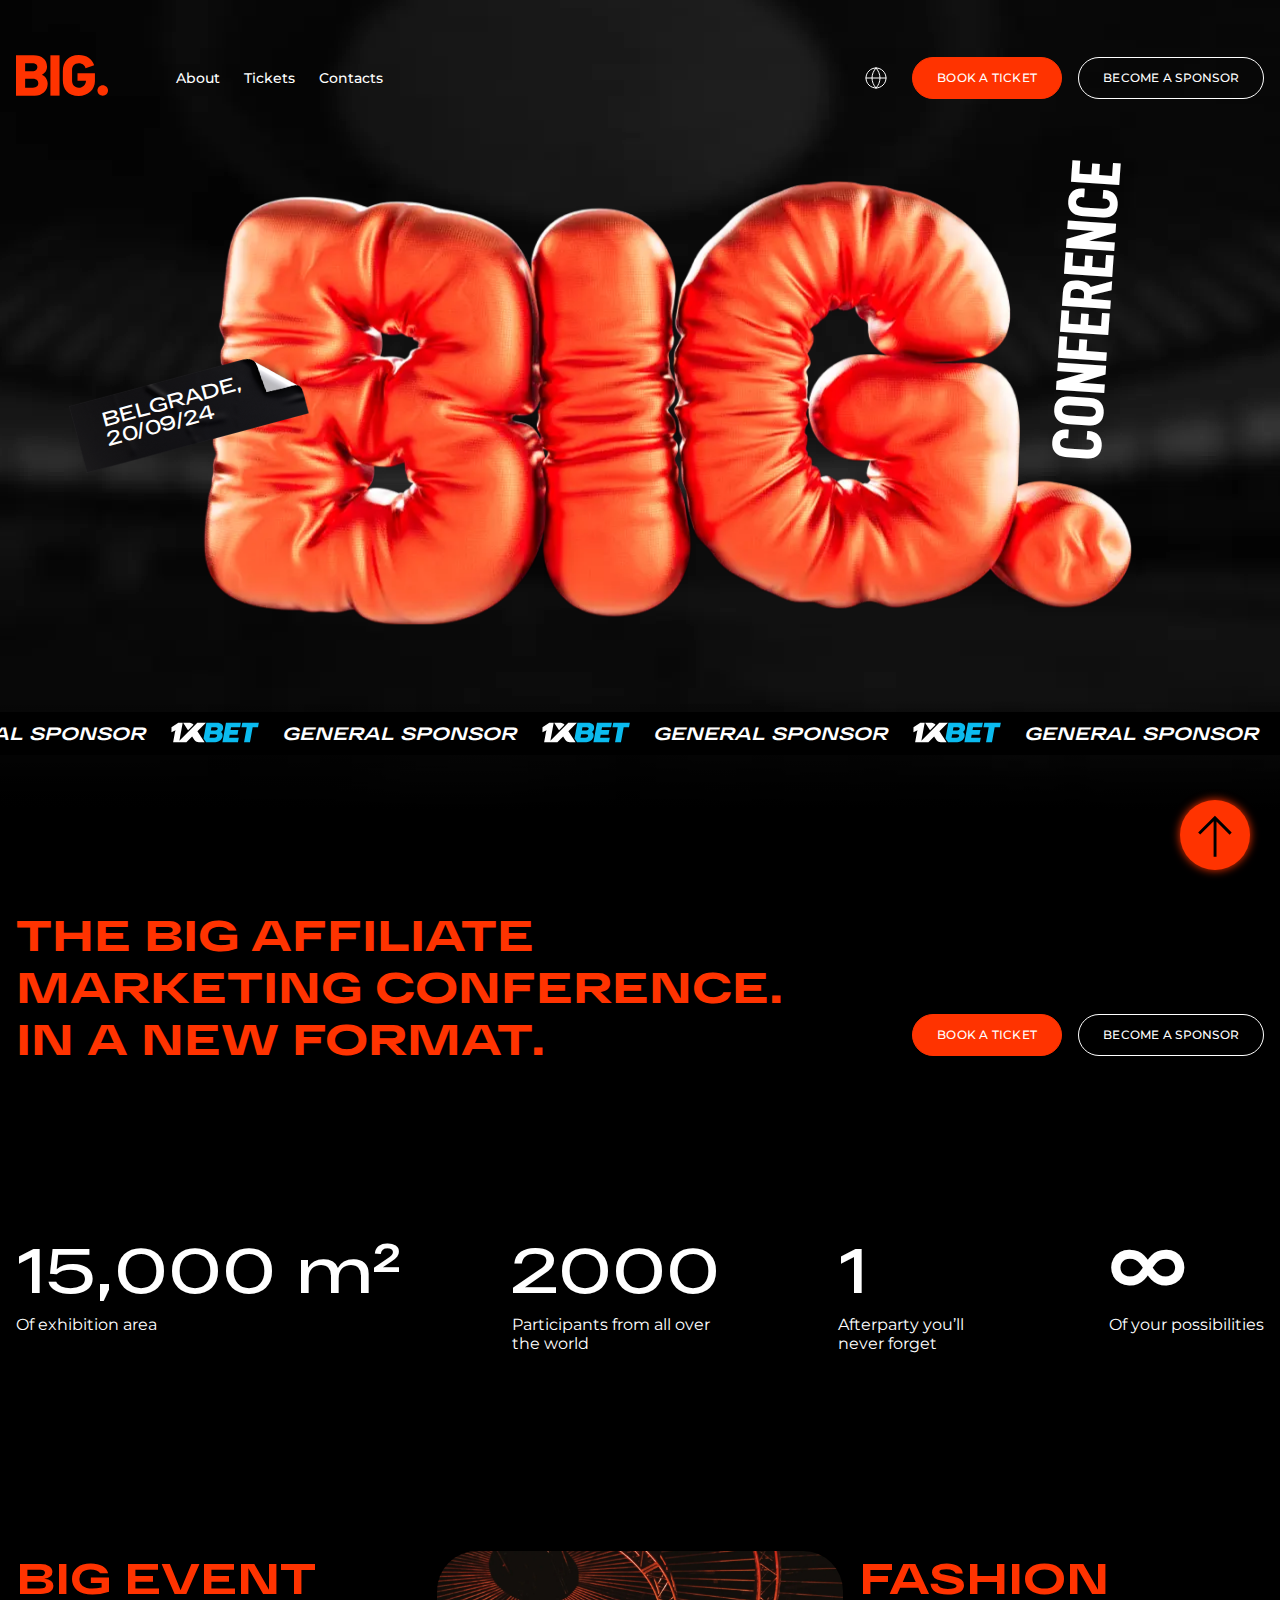
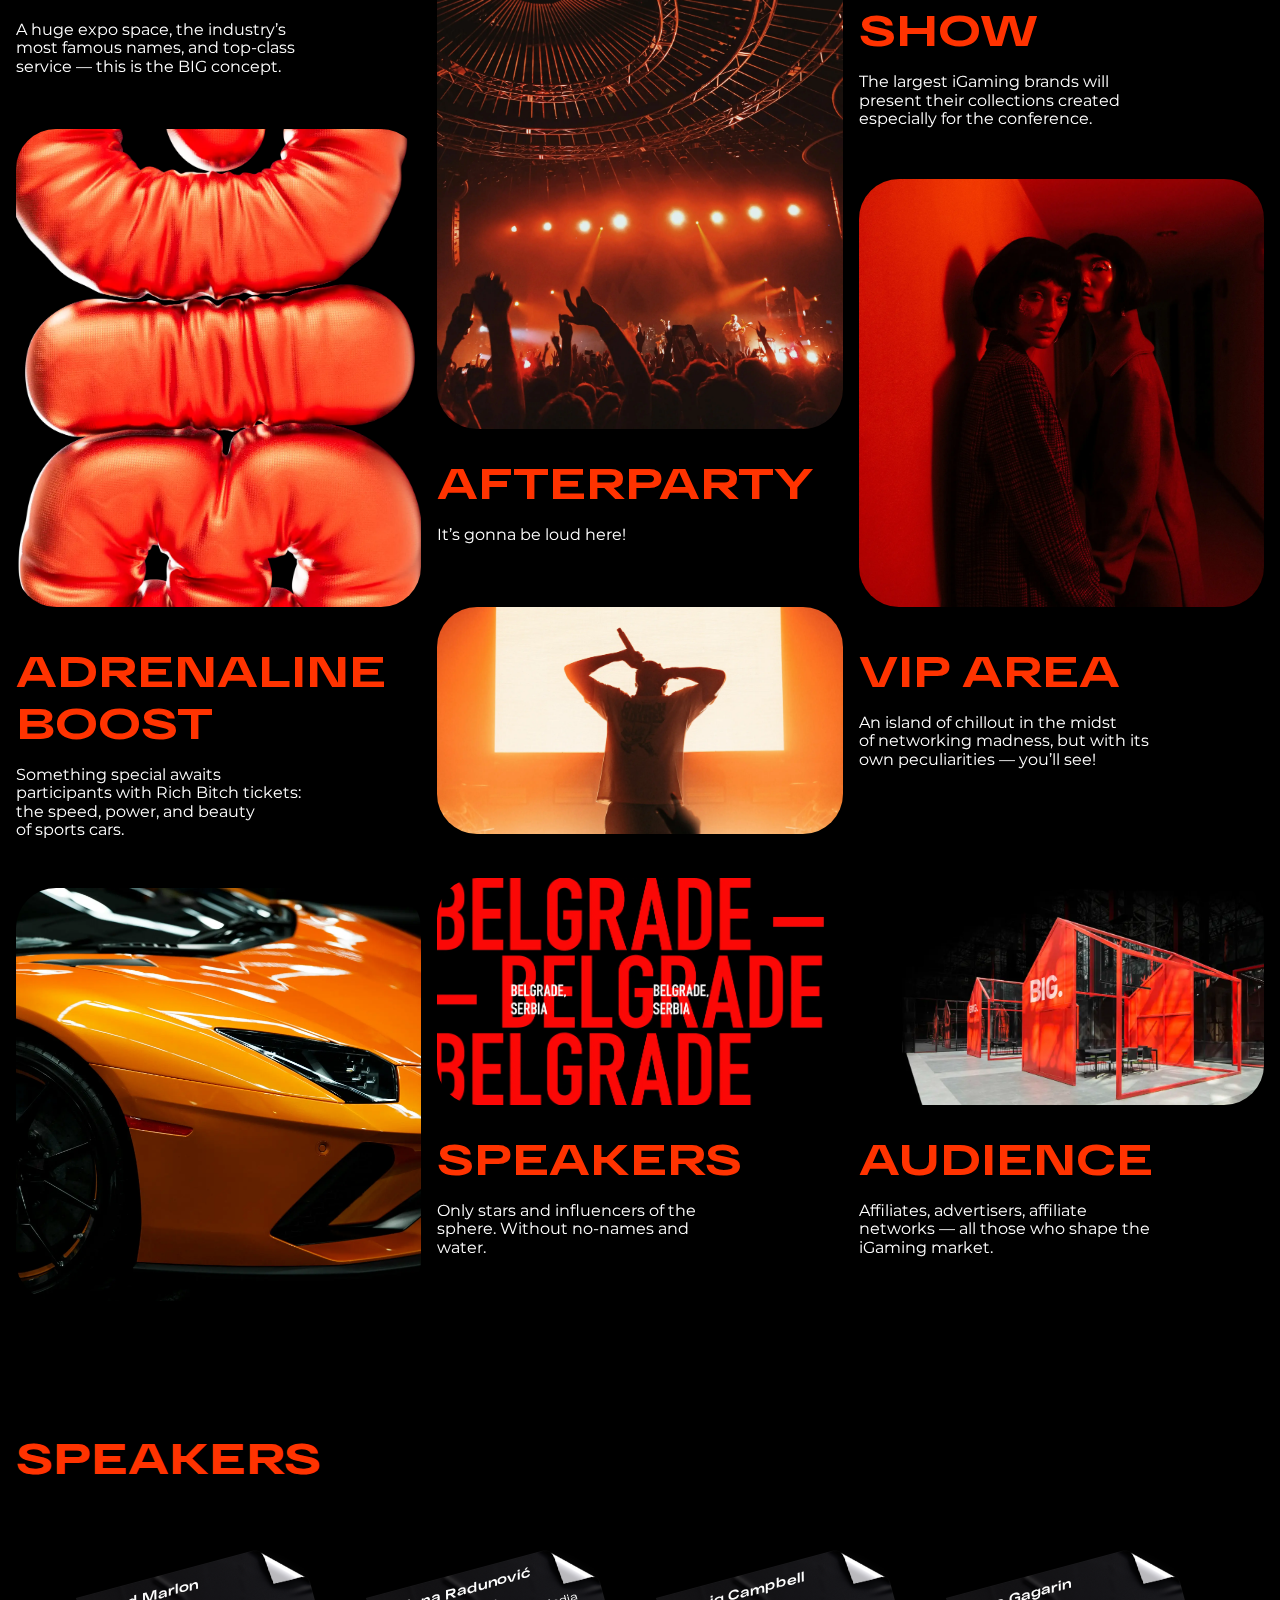
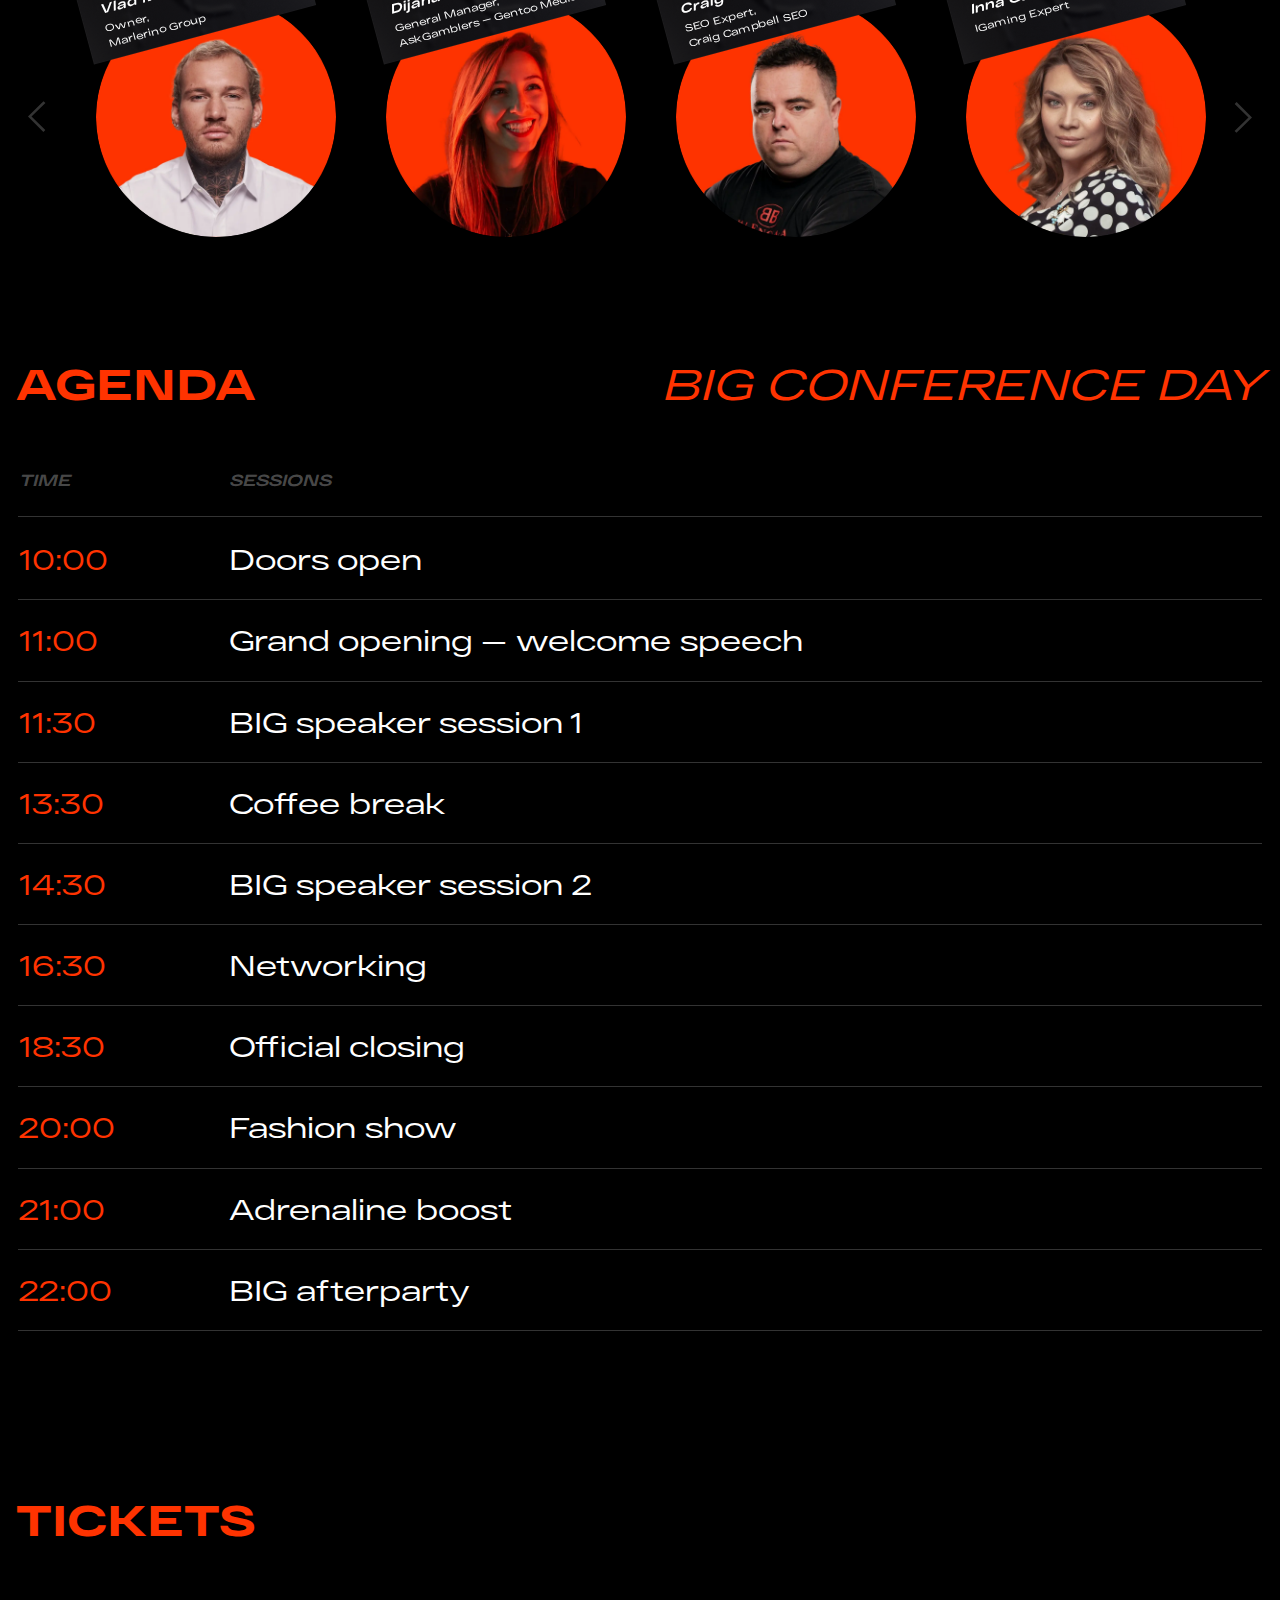
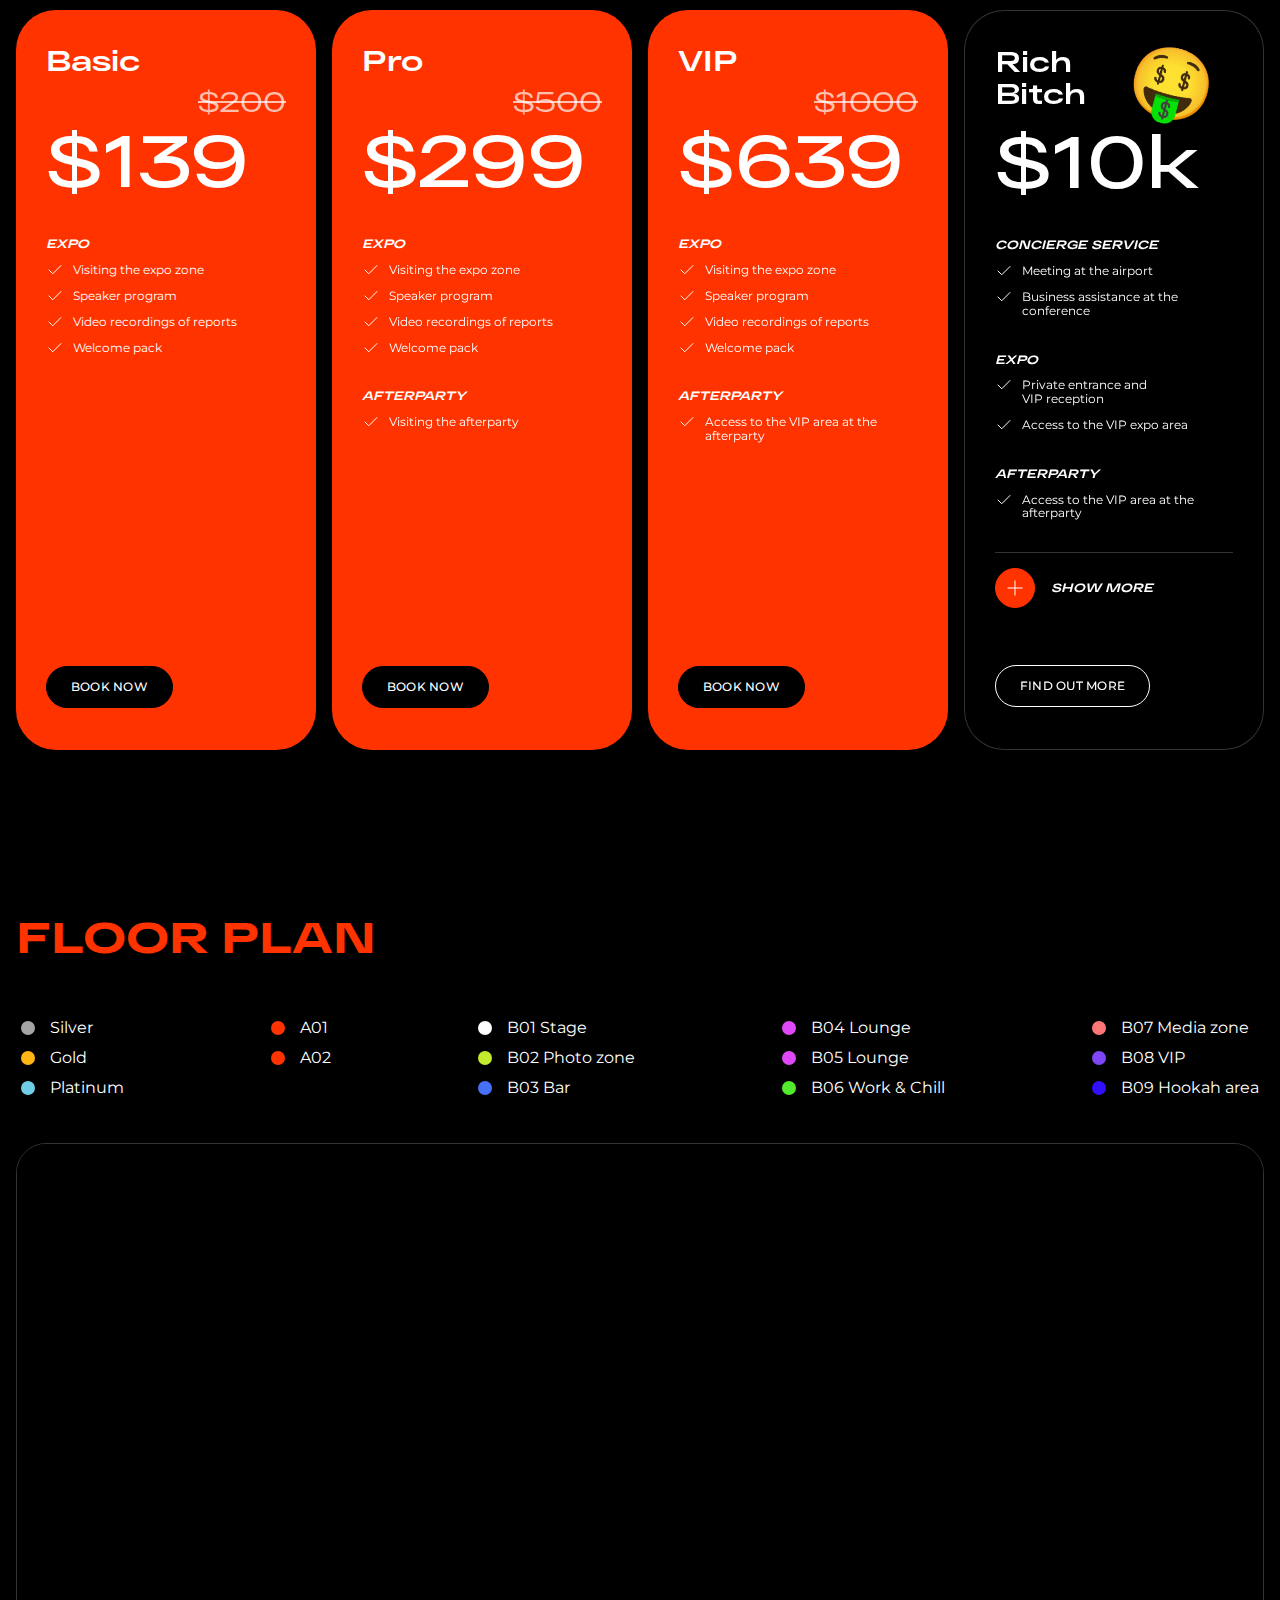
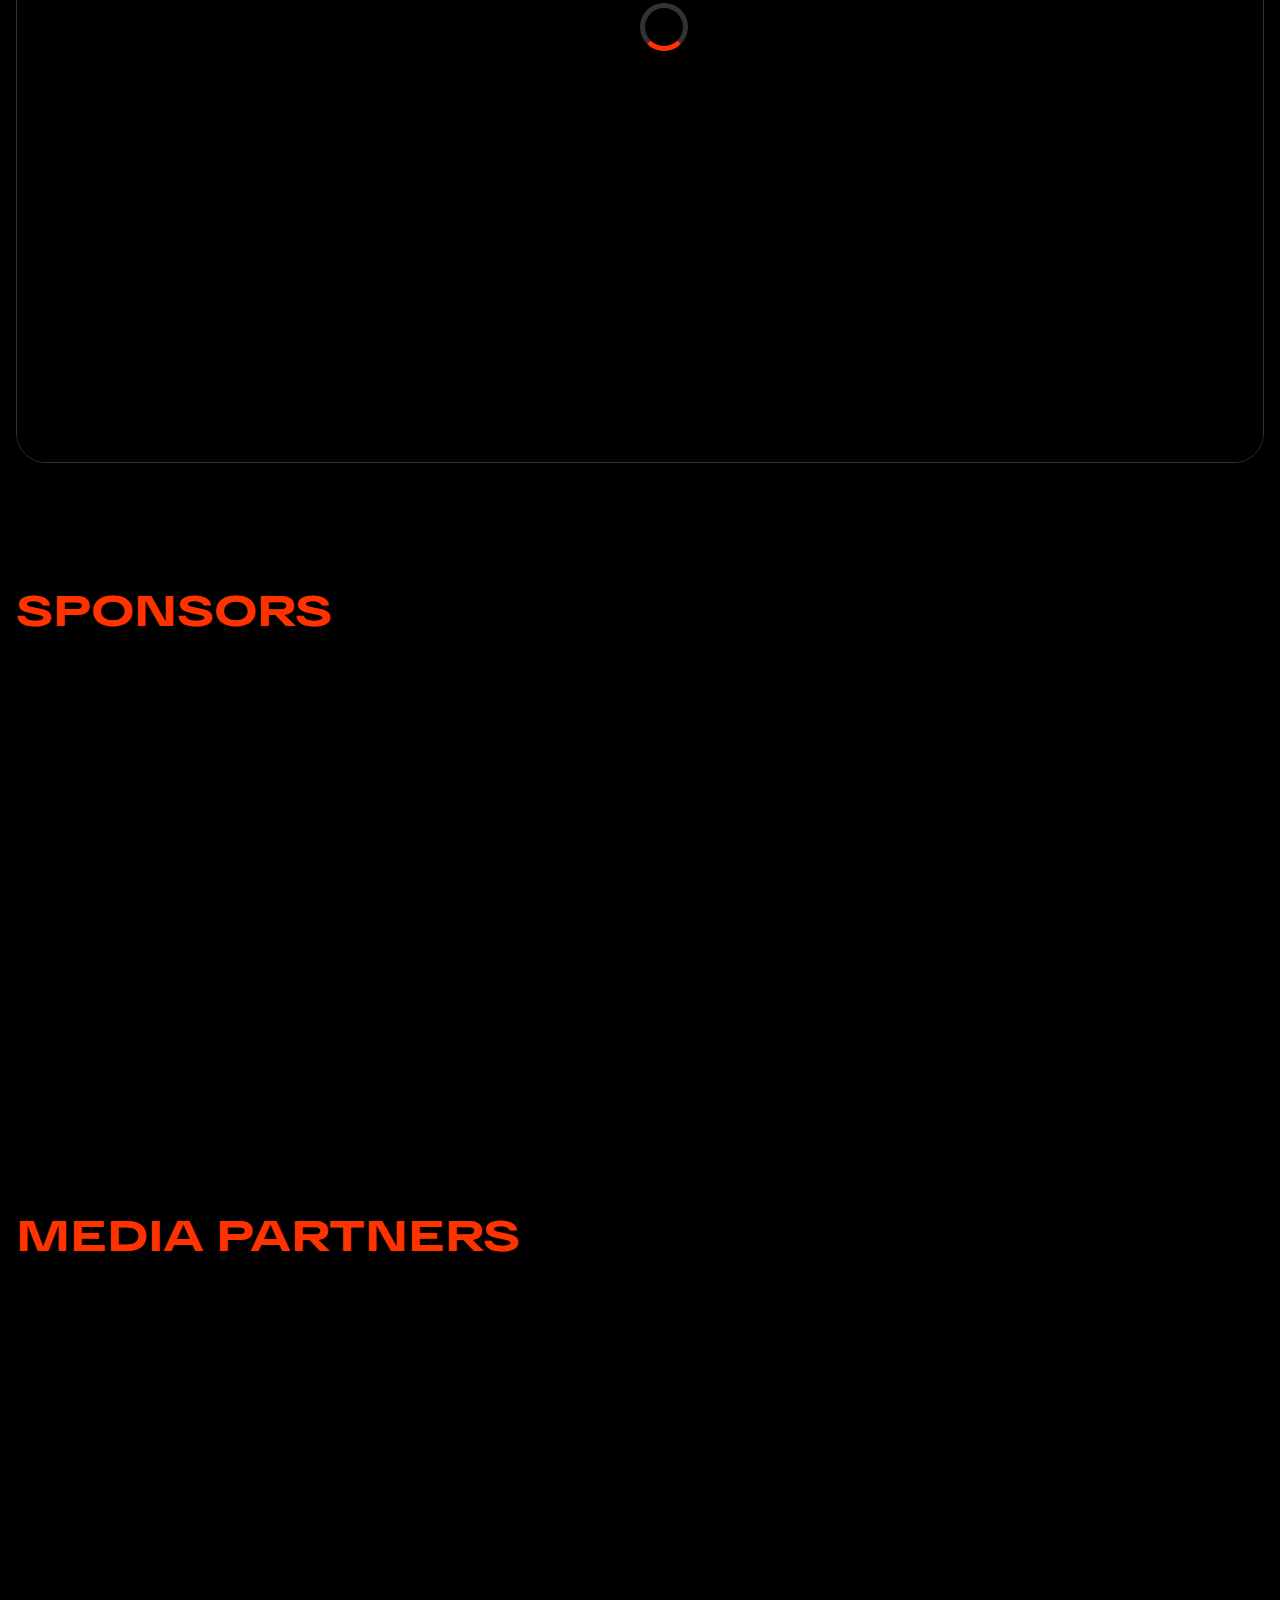
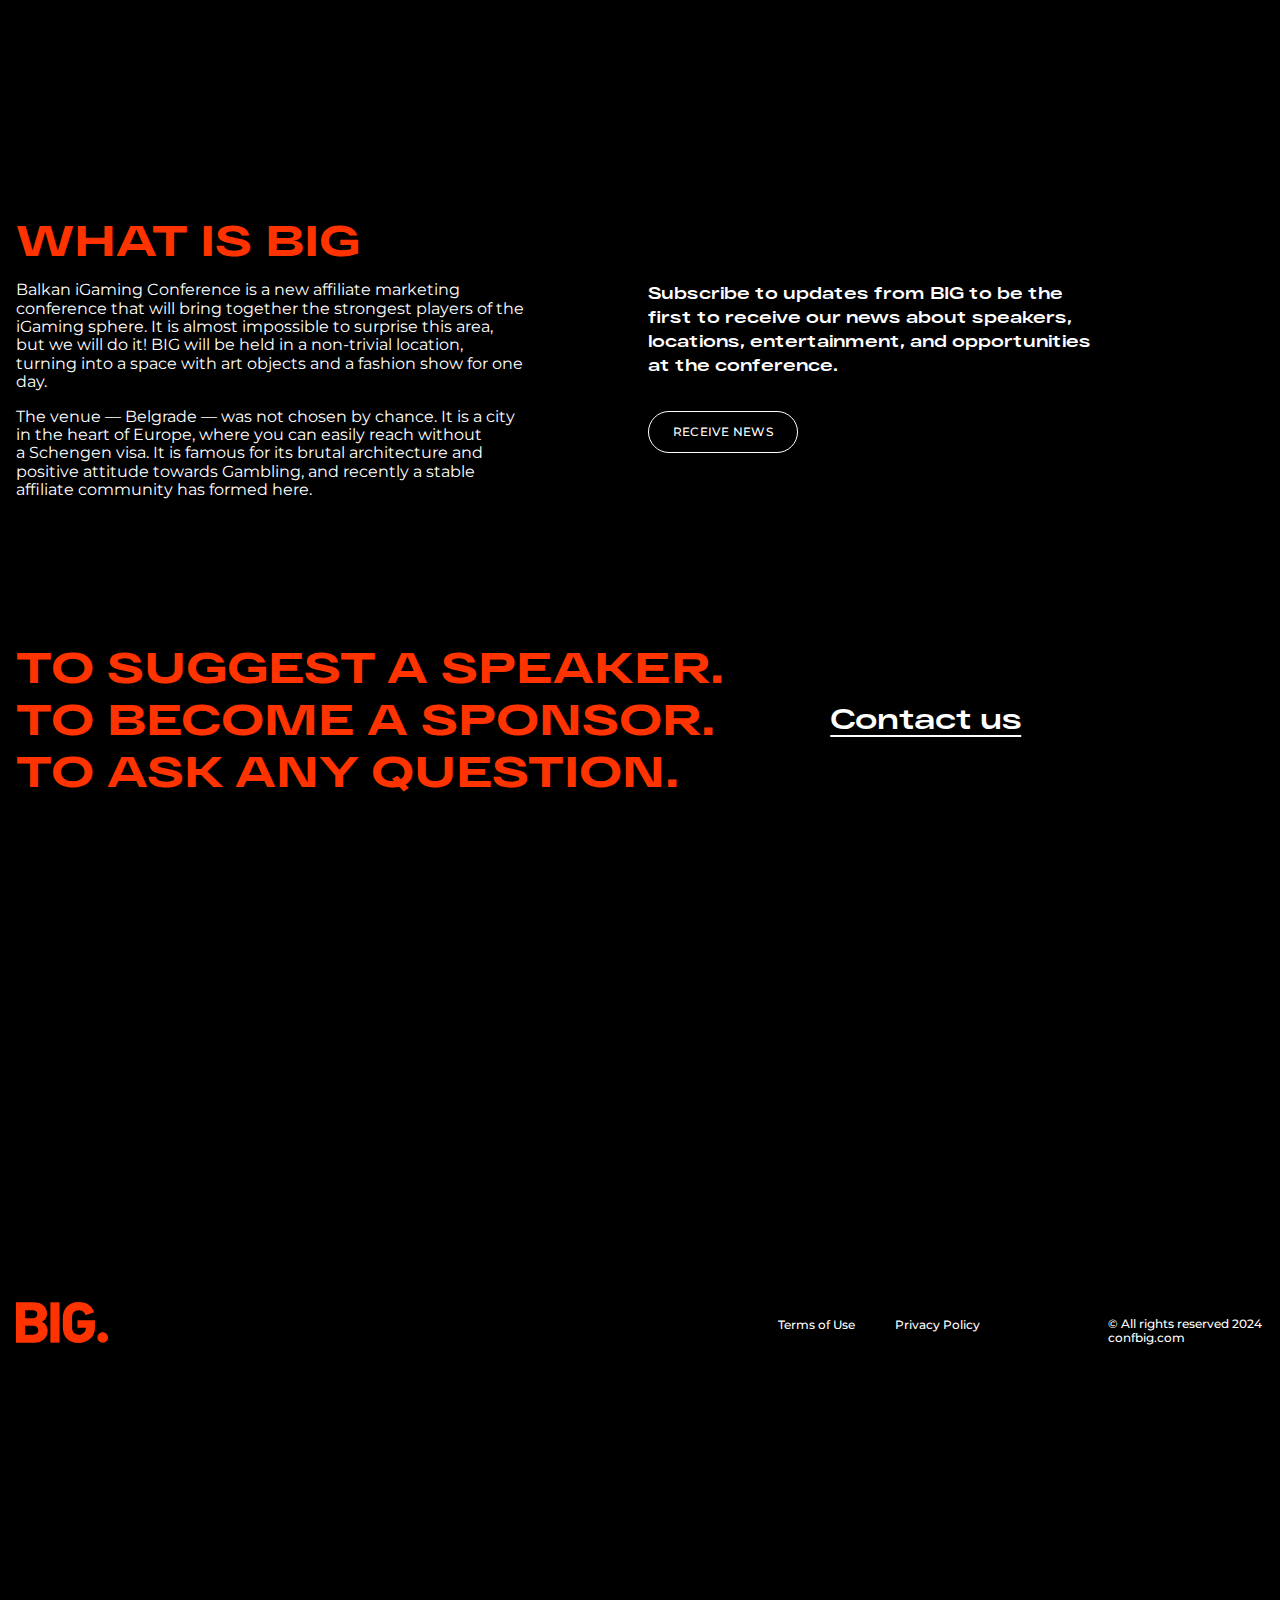
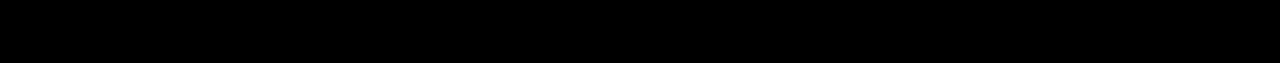
